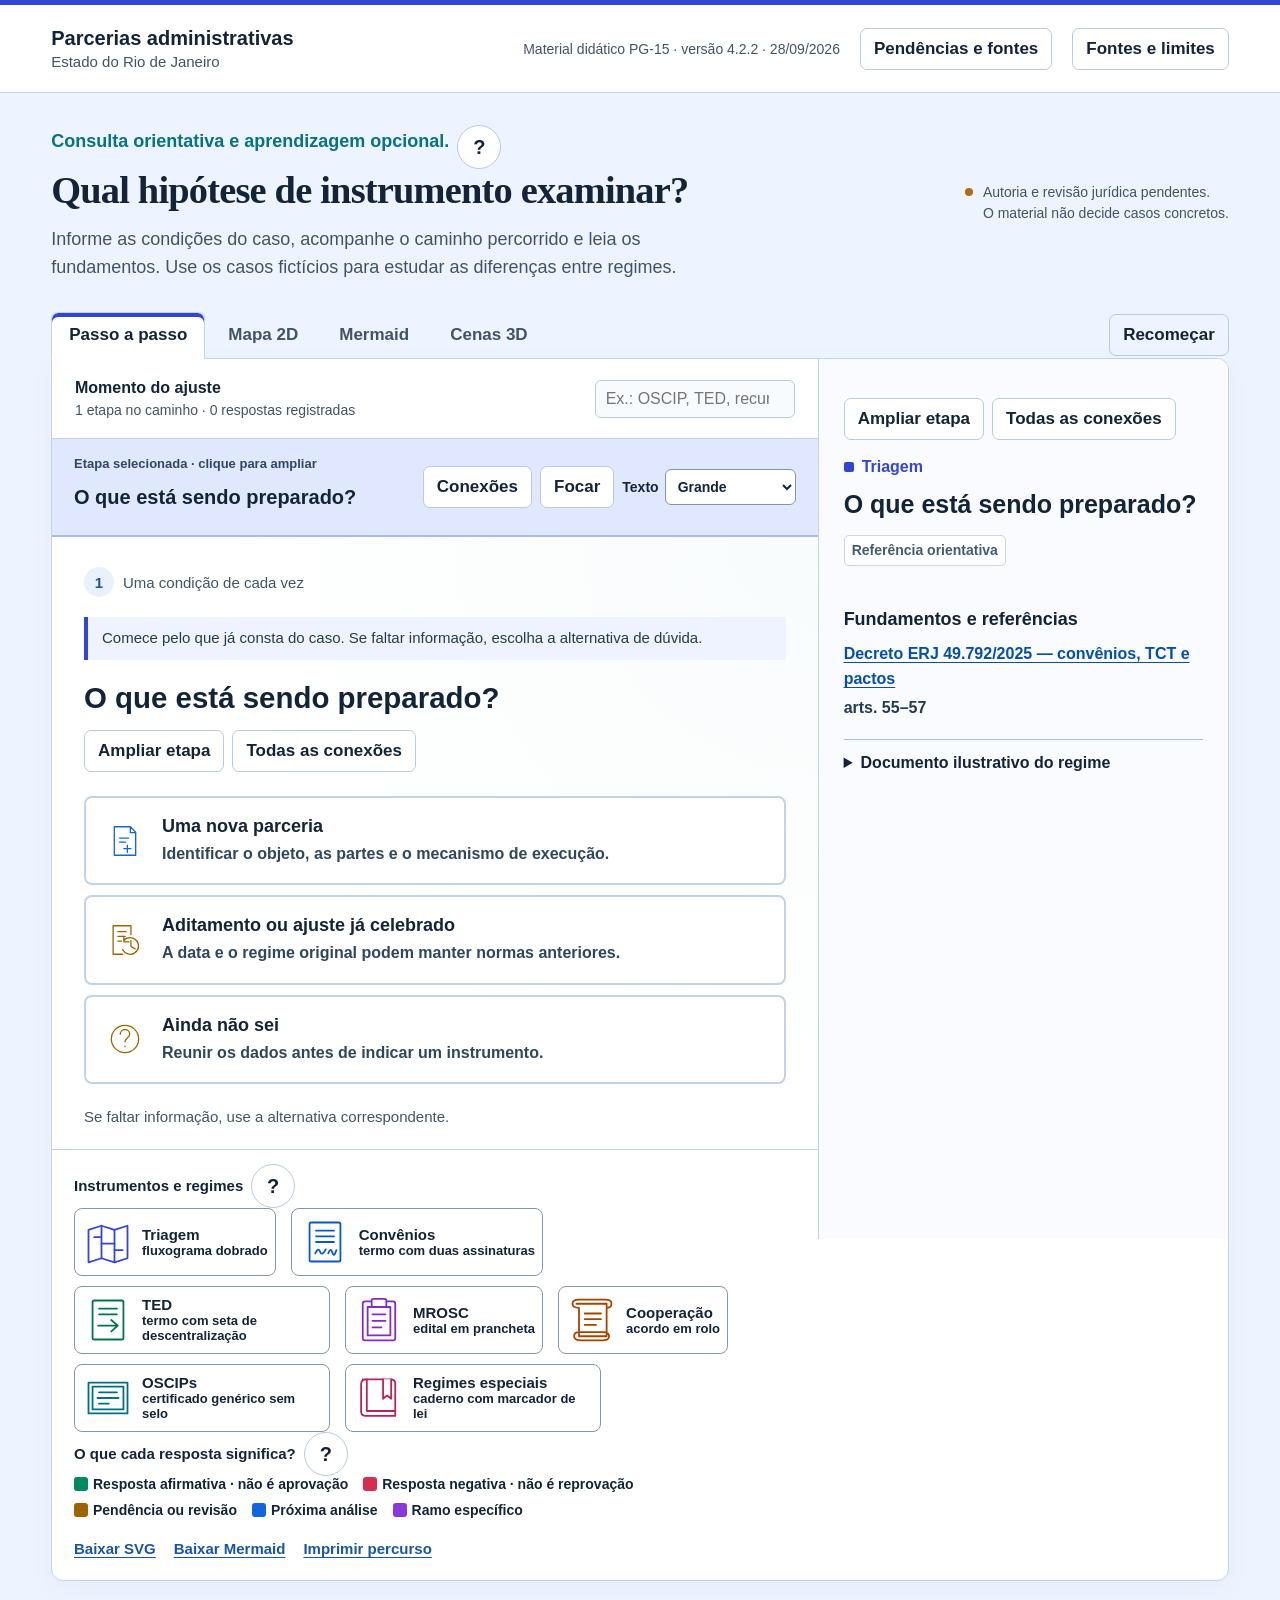
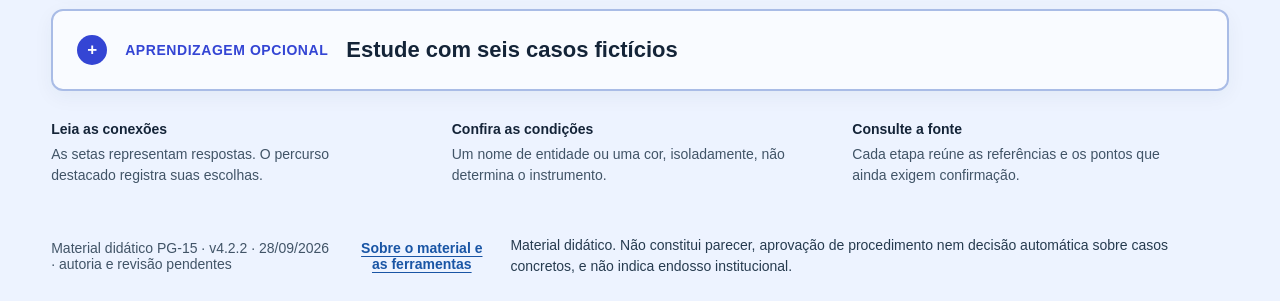
==== web/index.html @ 9d2393d2 "Empilha os nomes dos documentos na legenda da v4.2.2" ====
<!doctype html>
<html lang="pt-BR">
<head>
  <meta charset="UTF-8"><meta name="viewport" content="width=device-width, initial-scale=1">
  <meta name="color-scheme" content="light"><meta name="description" content="Material didático PG-15, versão 4.2.2, sobre parcerias administrativas no Estado do Rio de Janeiro. Consulta orientativa e aprendizagem com casos fictícios.">
  <title>Parcerias ERJ • Material didático PG-15 v4.2.2</title>
  <link rel="stylesheet" href="assets/style.css?v=11d9beef1c610afe584580545d337b4dc4dfb7bf57e99c58ddf9b00aa3369641">
</head>
<body>
<a class="skip" href="#workspace">Ir para o conteúdo</a>
<header class="masthead">
  <div class="identity"><div><strong>Parcerias administrativas</strong><span>Estado do Rio de Janeiro</span></div></div>
  <div class="header-actions"><span class="edition">Material didático PG-15 · versão 4.2.2 · 28/09/2026</span><button id="research-open" class="quiet">Pendências e fontes</button><button id="sources-open" class="quiet">Fontes e limites</button></div>
</header>
<main>
  <section class="intro"><div><div class="heading-with-help"><p class="intro-line">Consulta orientativa e aprendizagem opcional.</p><span data-context-help><button type="button" class="help-button" aria-label="Escopo do mapa: novas celebrações" aria-controls="scope-help" aria-describedby="scope-help" aria-expanded="false">?</button><span id="scope-help" class="help-popover" popover="manual" role="note" tabindex="0" hidden>Este mapa orienta novas celebrações. Aditamentos e instrumentos anteriores exigem conferir seu regime de origem e as normas de transição.</span></span></div><h1>Qual hipótese de instrumento examinar?</h1><p>Informe as condições do caso, acompanhe o caminho percorrido e leia os fundamentos. Use os casos fictícios para estudar as diferenças entre regimes.</p></div><div class="intro-note"><span class="status-dot"></span><p>Autoria e revisão jurídica pendentes.<br>O material não decide casos concretos.</p></div></section>
  <div class="workspace-bar"><div role="tablist" aria-label="Forma de explorar" class="view-tabs"><button id="tab-guided" role="tab" data-view="guided" aria-selected="true" aria-controls="view-guided">Passo a passo</button><button id="tab-map" role="tab" data-view="map" aria-selected="false" aria-controls="view-map" tabindex="-1">Mapa 2D</button><button id="tab-mermaid" role="tab" data-view="mermaid" aria-selected="false" aria-controls="view-mermaid" tabindex="-1">Mermaid</button><button id="tab-three" role="tab" data-view="three" aria-selected="false" aria-controls="view-three" tabindex="-1">Cenas 3D</button></div><button id="reset" class="quiet">Recomeçar</button></div>
  <div class="workbench" id="workspace" tabindex="-1">
    <section class="stage" aria-label="Exploração do fluxo">
      <div class="stage-top"><div id="route-status" aria-live="polite"></div><label class="search-label"><span>Encontrar etapa</span><input id="node-search" type="search" placeholder="Ex.: OSCIP, TED, recursos" autocomplete="off" aria-controls="search-results"></label></div>
      <div id="search-results" hidden></div>
      <div class="reading-strip"><div><span class="reading-eyebrow">Etapa selecionada · clique para ampliar</span><button id="selected-title" class="selected-title"></button></div><div class="module-actions"><button id="selected-connections">Conexões</button><button id="selected-focus">Focar</button><label class="text-size">Texto <select id="text-size" aria-label="Tamanho do texto"><option value="1">Grande</option><option value="1.25">Maior</option><option value="1.5">Apresentação</option></select></label></div></div>
      <section id="route-outcome" class="route-outcome" aria-live="polite" aria-label="Resultado do percurso" hidden></section>
      <section id="selection-stage" aria-label="Procedimento de seleção" hidden></section>
      <section id="graph-step" class="graph-step" aria-label="Responder à etapa atual" hidden></section>
      <div id="view-guided" role="tabpanel" aria-labelledby="tab-guided" class="view"><div id="guide"></div><div id="history"></div></div>
      <div id="view-map" role="tabpanel" aria-labelledby="tab-map" class="view graph-view" hidden><div class="graph-toolbar"><label class="graph-scope-label">Exibição <select data-graph-mode aria-label="Exibição do Mapa 2D"><option value="progressive">Percurso progressivo</option><option value="all">Sistema inteiro</option></select></label><span>Selecione uma etapa para ler seus fundamentos.</span><div><button type="button" data-map-action="back" aria-label="Voltar uma etapa no percurso" disabled>Voltar uma etapa</button><button data-map-action="fit">Enquadrar vista</button><button data-map-action="focus">Focar seleção</button><button data-map-action="in" aria-label="Ampliar mapa">+</button><button data-map-action="out" aria-label="Reduzir mapa">−</button></div></div><div id="map-host" class="svg-host"></div></div>
      <div id="view-mermaid" role="tabpanel" aria-labelledby="tab-mermaid" class="view graph-view" hidden><div class="graph-toolbar"><label class="graph-scope-label">Exibição <select data-graph-mode aria-label="Exibição do Mermaid"><option value="progressive">Percurso progressivo</option><option value="all">Sistema inteiro</option></select></label><div><button type="button" data-mermaid-action="back" aria-label="Voltar uma etapa no percurso" disabled>Voltar uma etapa</button><button data-mermaid-action="fit">Enquadrar vista</button><button data-mermaid-action="focus">Focar seleção</button><button data-mermaid-action="in" aria-label="Ampliar Mermaid">+</button><button data-mermaid-action="out" aria-label="Reduzir Mermaid">−</button></div></div><div id="mermaid-host" class="svg-host"><svg id="erj-mermaid" width="17290.38671875" xmlns="http://www.w3.org/2000/svg" class="flowchart" height="10491.2001953125" viewBox="0 0 17290.38671875 10491.2001953125" role="graphics-document document" aria-roledescription="flowchart-v2"><style>#erj-mermaid{font-family:Segoe UI,Arial,sans-serif;font-size:24px;fill:#142438;}@keyframes edge-animation-frame{from{stroke-dashoffset:0;}}@keyframes dash{to{stroke-dashoffset:0;}}#erj-mermaid .edge-animation-slow{stroke-dasharray:9,5!important;stroke-dashoffset:900;animation:dash 50s linear infinite;stroke-linecap:round;}#erj-mermaid .edge-animation-fast{stroke-dasharray:9,5!important;stroke-dashoffset:900;animation:dash 20s linear infinite;stroke-linecap:round;}#erj-mermaid .error-icon{fill:hsl(220.5882352941, 100%, 98.3333333333%);}#erj-mermaid .error-text{fill:rgb(8.5000000002, 5.7500000001, 0);stroke:rgb(8.5000000002, 5.7500000001, 0);}#erj-mermaid .edge-thickness-normal{stroke-width:1px;}#erj-mermaid .edge-thickness-thick{stroke-width:3.5px;}#erj-mermaid .edge-pattern-solid{stroke-dasharray:0;}#erj-mermaid .edge-thickness-invisible{stroke-width:0;fill:none;}#erj-mermaid .edge-pattern-dashed{stroke-dasharray:3;}#erj-mermaid .edge-pattern-dotted{stroke-dasharray:2;}#erj-mermaid .marker{fill:#60758a;stroke:#60758a;}#erj-mermaid .marker.cross{stroke:#60758a;}#erj-mermaid svg{font-family:Segoe UI,Arial,sans-serif;font-size:24px;}#erj-mermaid p{margin:0;}#erj-mermaid .label{font-family:Segoe UI,Arial,sans-serif;color:#142438;}#erj-mermaid .cluster-label text{fill:rgb(8.5000000002, 5.7500000001, 0);}#erj-mermaid .cluster-label span{color:rgb(8.5000000002, 5.7500000001, 0);}#erj-mermaid .cluster-label span p{background-color:transparent;}#erj-mermaid .label text,#erj-mermaid span{fill:#142438;color:#142438;}#erj-mermaid .node rect,#erj-mermaid .node circle,#erj-mermaid .node ellipse,#erj-mermaid .node polygon,#erj-mermaid .node path{fill:#fff4dd;stroke:hsl(40.5882352941, 60%, 83.3333333333%);stroke-width:1px;}#erj-mermaid .rough-node .label text,#erj-mermaid .node .label text,#erj-mermaid .image-shape .label,#erj-mermaid .icon-shape .label{text-anchor:middle;}#erj-mermaid .node .katex path{fill:#000;stroke:#000;stroke-width:1px;}#erj-mermaid .rough-node .label,#erj-mermaid .node .label,#erj-mermaid .image-shape .label,#erj-mermaid .icon-shape .label{text-align:center;}#erj-mermaid .node.clickable{cursor:pointer;}#erj-mermaid .root .anchor path{fill:#60758a!important;stroke-width:0;stroke:#60758a;}#erj-mermaid .arrowheadPath{fill:#0b0b0b;}#erj-mermaid .edgePath .path{stroke:#60758a;stroke-width:1px;}#erj-mermaid .flowchart-link{stroke:#60758a;fill:none;}#erj-mermaid .edgeLabel{background-color:hsl(-79.4117647059, 100%, 93.3333333333%);text-align:center;}#erj-mermaid .edgeLabel p{background-color:hsl(-79.4117647059, 100%, 93.3333333333%);}#erj-mermaid .edgeLabel rect{opacity:0.5;background-color:hsl(-79.4117647059, 100%, 93.3333333333%);fill:hsl(-79.4117647059, 100%, 93.3333333333%);}#erj-mermaid .labelBkg{background-color:rgba(243.9999999999, 220.9999999998, 255, 0.5);}#erj-mermaid .cluster rect{fill:hsl(220.5882352941, 100%, 98.3333333333%);stroke:hsl(220.5882352941, 60%, 88.3333333333%);stroke-width:1px;}#erj-mermaid .cluster text{fill:rgb(8.5000000002, 5.7500000001, 0);}#erj-mermaid .cluster span{color:rgb(8.5000000002, 5.7500000001, 0);}#erj-mermaid div.mermaidTooltip{position:absolute;text-align:center;max-width:200px;padding:2px;font-family:Segoe UI,Arial,sans-serif;font-size:12px;background:hsl(220.5882352941, 100%, 98.3333333333%);border:1px solid hsl(220.5882352941, 60%, 88.3333333333%);border-radius:2px;pointer-events:none;z-index:100;}#erj-mermaid .flowchartTitleText{text-anchor:middle;font-size:18px;fill:#142438;}#erj-mermaid rect.text{fill:none;stroke-width:0;}#erj-mermaid .icon-shape,#erj-mermaid .image-shape{background-color:hsl(-79.4117647059, 100%, 93.3333333333%);text-align:center;}#erj-mermaid .icon-shape p,#erj-mermaid .image-shape p{background-color:hsl(-79.4117647059, 100%, 93.3333333333%);padding:2px;}#erj-mermaid .icon-shape .label rect,#erj-mermaid .image-shape .label rect{opacity:0.5;background-color:hsl(-79.4117647059, 100%, 93.3333333333%);fill:hsl(-79.4117647059, 100%, 93.3333333333%);}#erj-mermaid .label-icon{display:inline-block;height:1em;overflow:visible;vertical-align:-0.125em;}#erj-mermaid .node .label-icon path{fill:currentColor;stroke:revert;stroke-width:revert;}#erj-mermaid .node .neo-node{stroke:hsl(40.5882352941, 60%, 83.3333333333%);}#erj-mermaid [data-look="neo"].node rect,#erj-mermaid [data-look="neo"].cluster rect,#erj-mermaid [data-look="neo"].node polygon{stroke:url(#erj-mermaid-gradient);filter:drop-shadow( 1px 2px 2px rgba(185,185,185,1));}#erj-mermaid [data-look="neo"].swimlane.cluster rect{filter:none;}#erj-mermaid [data-look="neo"].node path{stroke:url(#erj-mermaid-gradient);stroke-width:1px;}#erj-mermaid [data-look="neo"].node .outer-path{filter:drop-shadow( 1px 2px 2px rgba(185,185,185,1));}#erj-mermaid [data-look="neo"].node .neo-line path{stroke:hsl(40.5882352941, 60%, 83.3333333333%);filter:none;}#erj-mermaid [data-look="neo"].node circle{stroke:url(#erj-mermaid-gradient);filter:drop-shadow( 1px 2px 2px rgba(185,185,185,1));}#erj-mermaid [data-look="neo"].node circle .state-start{fill:#000000;}#erj-mermaid [data-look="neo"].icon-shape .icon{fill:url(#erj-mermaid-gradient);filter:drop-shadow( 1px 2px 2px rgba(185,185,185,1));}#erj-mermaid [data-look="neo"].icon-shape .icon-neo path{stroke:url(#erj-mermaid-gradient);filter:drop-shadow( 1px 2px 2px rgba(185,185,185,1));}#erj-mermaid .node text,#erj-mermaid .node tspan,#erj-mermaid .node .label{font-weight:800!important;font-size:24px!important;fill:rgb(20, 36, 56)!important;}#erj-mermaid :root{--mermaid-font-family:"trebuchet ms",verdana,arial,sans-serif;}#erj-mermaid .geral rect{fill:rgb(220, 228, 255)!important;stroke:rgb(52, 69, 212)!important;color:rgb(20, 36, 56)!important;stroke-width:3px!important;font-weight:800!important;font-size:24px!important;}#erj-mermaid .geral polygon{fill:rgb(220, 228, 255)!important;stroke:rgb(52, 69, 212)!important;color:rgb(20, 36, 56)!important;stroke-width:3px!important;font-weight:800!important;font-size:24px!important;}#erj-mermaid .geral ellipse{fill:rgb(220, 228, 255)!important;stroke:rgb(52, 69, 212)!important;color:rgb(20, 36, 56)!important;stroke-width:3px!important;font-weight:800!important;font-size:24px!important;}#erj-mermaid .geral circle{fill:rgb(220, 228, 255)!important;stroke:rgb(52, 69, 212)!important;color:rgb(20, 36, 56)!important;stroke-width:3px!important;font-weight:800!important;font-size:24px!important;}#erj-mermaid .geral path{fill:rgb(220, 228, 255)!important;stroke:rgb(52, 69, 212)!important;color:rgb(20, 36, 56)!important;stroke-width:3px!important;font-weight:800!important;font-size:24px!important;}#erj-mermaid .geral tspan{fill:rgb(20, 36, 56)!important;}#erj-mermaid .convenio rect{fill:rgb(204, 232, 255)!important;stroke:rgb(7, 88, 204)!important;color:rgb(20, 36, 56)!important;stroke-width:3px!important;font-weight:800!important;font-size:24px!important;}#erj-mermaid .convenio polygon{fill:rgb(204, 232, 255)!important;stroke:rgb(7, 88, 204)!important;color:rgb(20, 36, 56)!important;stroke-width:3px!important;font-weight:800!important;font-size:24px!important;}#erj-mermaid .convenio ellipse{fill:rgb(204, 232, 255)!important;stroke:rgb(7, 88, 204)!important;color:rgb(20, 36, 56)!important;stroke-width:3px!important;font-weight:800!important;font-size:24px!important;}#erj-mermaid .convenio circle{fill:rgb(204, 232, 255)!important;stroke:rgb(7, 88, 204)!important;color:rgb(20, 36, 56)!important;stroke-width:3px!important;font-weight:800!important;font-size:24px!important;}#erj-mermaid .convenio path{fill:rgb(204, 232, 255)!important;stroke:rgb(7, 88, 204)!important;color:rgb(20, 36, 56)!important;stroke-width:3px!important;font-weight:800!important;font-size:24px!important;}#erj-mermaid .convenio tspan{fill:rgb(20, 36, 56)!important;}#erj-mermaid .ted rect{fill:rgb(186, 244, 207)!important;stroke:rgb(0, 116, 72)!important;color:rgb(20, 36, 56)!important;stroke-width:3px!important;font-weight:800!important;font-size:24px!important;}#erj-mermaid .ted polygon{fill:rgb(186, 244, 207)!important;stroke:rgb(0, 116, 72)!important;color:rgb(20, 36, 56)!important;stroke-width:3px!important;font-weight:800!important;font-size:24px!important;}#erj-mermaid .ted ellipse{fill:rgb(186, 244, 207)!important;stroke:rgb(0, 116, 72)!important;color:rgb(20, 36, 56)!important;stroke-width:3px!important;font-weight:800!important;font-size:24px!important;}#erj-mermaid .ted circle{fill:rgb(186, 244, 207)!important;stroke:rgb(0, 116, 72)!important;color:rgb(20, 36, 56)!important;stroke-width:3px!important;font-weight:800!important;font-size:24px!important;}#erj-mermaid .ted path{fill:rgb(186, 244, 207)!important;stroke:rgb(0, 116, 72)!important;color:rgb(20, 36, 56)!important;stroke-width:3px!important;font-weight:800!important;font-size:24px!important;}#erj-mermaid .ted tspan{fill:rgb(20, 36, 56)!important;}#erj-mermaid .mrosc rect{fill:rgb(235, 207, 255)!important;stroke:rgb(131, 42, 203)!important;color:rgb(20, 36, 56)!important;stroke-width:3px!important;font-weight:800!important;font-size:24px!important;}#erj-mermaid .mrosc polygon{fill:rgb(235, 207, 255)!important;stroke:rgb(131, 42, 203)!important;color:rgb(20, 36, 56)!important;stroke-width:3px!important;font-weight:800!important;font-size:24px!important;}#erj-mermaid .mrosc ellipse{fill:rgb(235, 207, 255)!important;stroke:rgb(131, 42, 203)!important;color:rgb(20, 36, 56)!important;stroke-width:3px!important;font-weight:800!important;font-size:24px!important;}#erj-mermaid .mrosc circle{fill:rgb(235, 207, 255)!important;stroke:rgb(131, 42, 203)!important;color:rgb(20, 36, 56)!important;stroke-width:3px!important;font-weight:800!important;font-size:24px!important;}#erj-mermaid .mrosc path{fill:rgb(235, 207, 255)!important;stroke:rgb(131, 42, 203)!important;color:rgb(20, 36, 56)!important;stroke-width:3px!important;font-weight:800!important;font-size:24px!important;}#erj-mermaid .mrosc tspan{fill:rgb(20, 36, 56)!important;}#erj-mermaid .cooperacao rect{fill:rgb(255, 220, 158)!important;stroke:rgb(165, 68, 0)!important;color:rgb(20, 36, 56)!important;stroke-width:3px!important;font-weight:800!important;font-size:24px!important;}#erj-mermaid .cooperacao polygon{fill:rgb(255, 220, 158)!important;stroke:rgb(165, 68, 0)!important;color:rgb(20, 36, 56)!important;stroke-width:3px!important;font-weight:800!important;font-size:24px!important;}#erj-mermaid .cooperacao ellipse{fill:rgb(255, 220, 158)!important;stroke:rgb(165, 68, 0)!important;color:rgb(20, 36, 56)!important;stroke-width:3px!important;font-weight:800!important;font-size:24px!important;}#erj-mermaid .cooperacao circle{fill:rgb(255, 220, 158)!important;stroke:rgb(165, 68, 0)!important;color:rgb(20, 36, 56)!important;stroke-width:3px!important;font-weight:800!important;font-size:24px!important;}#erj-mermaid .cooperacao path{fill:rgb(255, 220, 158)!important;stroke:rgb(165, 68, 0)!important;color:rgb(20, 36, 56)!important;stroke-width:3px!important;font-weight:800!important;font-size:24px!important;}#erj-mermaid .cooperacao tspan{fill:rgb(20, 36, 56)!important;}#erj-mermaid .oscip rect{fill:rgb(169, 241, 243)!important;stroke:rgb(0, 111, 131)!important;color:rgb(20, 36, 56)!important;stroke-width:3px!important;font-weight:800!important;font-size:24px!important;}#erj-mermaid .oscip polygon{fill:rgb(169, 241, 243)!important;stroke:rgb(0, 111, 131)!important;color:rgb(20, 36, 56)!important;stroke-width:3px!important;font-weight:800!important;font-size:24px!important;}#erj-mermaid .oscip ellipse{fill:rgb(169, 241, 243)!important;stroke:rgb(0, 111, 131)!important;color:rgb(20, 36, 56)!important;stroke-width:3px!important;font-weight:800!important;font-size:24px!important;}#erj-mermaid .oscip circle{fill:rgb(169, 241, 243)!important;stroke:rgb(0, 111, 131)!important;color:rgb(20, 36, 56)!important;stroke-width:3px!important;font-weight:800!important;font-size:24px!important;}#erj-mermaid .oscip path{fill:rgb(169, 241, 243)!important;stroke:rgb(0, 111, 131)!important;color:rgb(20, 36, 56)!important;stroke-width:3px!important;font-weight:800!important;font-size:24px!important;}#erj-mermaid .oscip tspan{fill:rgb(20, 36, 56)!important;}#erj-mermaid .especial rect{fill:rgb(255, 208, 226)!important;stroke:rgb(187, 33, 86)!important;color:rgb(20, 36, 56)!important;stroke-width:3px!important;font-weight:800!important;font-size:24px!important;}#erj-mermaid .especial polygon{fill:rgb(255, 208, 226)!important;stroke:rgb(187, 33, 86)!important;color:rgb(20, 36, 56)!important;stroke-width:3px!important;font-weight:800!important;font-size:24px!important;}#erj-mermaid .especial ellipse{fill:rgb(255, 208, 226)!important;stroke:rgb(187, 33, 86)!important;color:rgb(20, 36, 56)!important;stroke-width:3px!important;font-weight:800!important;font-size:24px!important;}#erj-mermaid .especial circle{fill:rgb(255, 208, 226)!important;stroke:rgb(187, 33, 86)!important;color:rgb(20, 36, 56)!important;stroke-width:3px!important;font-weight:800!important;font-size:24px!important;}#erj-mermaid .especial path{fill:rgb(255, 208, 226)!important;stroke:rgb(187, 33, 86)!important;color:rgb(20, 36, 56)!important;stroke-width:3px!important;font-weight:800!important;font-size:24px!important;}#erj-mermaid .especial tspan{fill:rgb(20, 36, 56)!important;}#erj-mermaid .answer_confirmacao rect{fill:rgb(255, 255, 255)!important;stroke:rgb(0, 136, 94)!important;color:rgb(20, 36, 56)!important;stroke-width:4px!important;font-weight:800!important;font-size:24px!important;}#erj-mermaid .answer_confirmacao polygon{fill:rgb(255, 255, 255)!important;stroke:rgb(0, 136, 94)!important;color:rgb(20, 36, 56)!important;stroke-width:4px!important;font-weight:800!important;font-size:24px!important;}#erj-mermaid .answer_confirmacao ellipse{fill:rgb(255, 255, 255)!important;stroke:rgb(0, 136, 94)!important;color:rgb(20, 36, 56)!important;stroke-width:4px!important;font-weight:800!important;font-size:24px!important;}#erj-mermaid .answer_confirmacao circle{fill:rgb(255, 255, 255)!important;stroke:rgb(0, 136, 94)!important;color:rgb(20, 36, 56)!important;stroke-width:4px!important;font-weight:800!important;font-size:24px!important;}#erj-mermaid .answer_confirmacao path{fill:rgb(255, 255, 255)!important;stroke:rgb(0, 136, 94)!important;color:rgb(20, 36, 56)!important;stroke-width:4px!important;font-weight:800!important;font-size:24px!important;}#erj-mermaid .answer_confirmacao tspan{fill:rgb(20, 36, 56)!important;}#erj-mermaid .answer_negativa rect{fill:rgb(255, 255, 255)!important;stroke:rgb(217, 45, 77)!important;color:rgb(20, 36, 56)!important;stroke-width:4px!important;font-weight:800!important;font-size:24px!important;}#erj-mermaid .answer_negativa polygon{fill:rgb(255, 255, 255)!important;stroke:rgb(217, 45, 77)!important;color:rgb(20, 36, 56)!important;stroke-width:4px!important;font-weight:800!important;font-size:24px!important;}#erj-mermaid .answer_negativa ellipse{fill:rgb(255, 255, 255)!important;stroke:rgb(217, 45, 77)!important;color:rgb(20, 36, 56)!important;stroke-width:4px!important;font-weight:800!important;font-size:24px!important;}#erj-mermaid .answer_negativa circle{fill:rgb(255, 255, 255)!important;stroke:rgb(217, 45, 77)!important;color:rgb(20, 36, 56)!important;stroke-width:4px!important;font-weight:800!important;font-size:24px!important;}#erj-mermaid .answer_negativa path{fill:rgb(255, 255, 255)!important;stroke:rgb(217, 45, 77)!important;color:rgb(20, 36, 56)!important;stroke-width:4px!important;font-weight:800!important;font-size:24px!important;}#erj-mermaid .answer_negativa tspan{fill:rgb(20, 36, 56)!important;}#erj-mermaid .answer_pendencia rect{fill:rgb(255, 255, 255)!important;stroke:rgb(157, 101, 0)!important;color:rgb(20, 36, 56)!important;stroke-width:4px!important;font-weight:800!important;font-size:24px!important;}#erj-mermaid .answer_pendencia polygon{fill:rgb(255, 255, 255)!important;stroke:rgb(157, 101, 0)!important;color:rgb(20, 36, 56)!important;stroke-width:4px!important;font-weight:800!important;font-size:24px!important;}#erj-mermaid .answer_pendencia ellipse{fill:rgb(255, 255, 255)!important;stroke:rgb(157, 101, 0)!important;color:rgb(20, 36, 56)!important;stroke-width:4px!important;font-weight:800!important;font-size:24px!important;}#erj-mermaid .answer_pendencia circle{fill:rgb(255, 255, 255)!important;stroke:rgb(157, 101, 0)!important;color:rgb(20, 36, 56)!important;stroke-width:4px!important;font-weight:800!important;font-size:24px!important;}#erj-mermaid .answer_pendencia path{fill:rgb(255, 255, 255)!important;stroke:rgb(157, 101, 0)!important;color:rgb(20, 36, 56)!important;stroke-width:4px!important;font-weight:800!important;font-size:24px!important;}#erj-mermaid .answer_pendencia tspan{fill:rgb(20, 36, 56)!important;}#erj-mermaid .answer_encaminhamento rect{fill:rgb(255, 255, 255)!important;stroke:rgb(18, 101, 221)!important;color:rgb(20, 36, 56)!important;stroke-width:4px!important;font-weight:800!important;font-size:24px!important;}#erj-mermaid .answer_encaminhamento polygon{fill:rgb(255, 255, 255)!important;stroke:rgb(18, 101, 221)!important;color:rgb(20, 36, 56)!important;stroke-width:4px!important;font-weight:800!important;font-size:24px!important;}#erj-mermaid .answer_encaminhamento ellipse{fill:rgb(255, 255, 255)!important;stroke:rgb(18, 101, 221)!important;color:rgb(20, 36, 56)!important;stroke-width:4px!important;font-weight:800!important;font-size:24px!important;}#erj-mermaid .answer_encaminhamento circle{fill:rgb(255, 255, 255)!important;stroke:rgb(18, 101, 221)!important;color:rgb(20, 36, 56)!important;stroke-width:4px!important;font-weight:800!important;font-size:24px!important;}#erj-mermaid .answer_encaminhamento path{fill:rgb(255, 255, 255)!important;stroke:rgb(18, 101, 221)!important;color:rgb(20, 36, 56)!important;stroke-width:4px!important;font-weight:800!important;font-size:24px!important;}#erj-mermaid .answer_encaminhamento tspan{fill:rgb(20, 36, 56)!important;}#erj-mermaid .answer_especializacao rect{fill:rgb(255, 255, 255)!important;stroke:rgb(135, 56, 214)!important;color:rgb(20, 36, 56)!important;stroke-width:4px!important;font-weight:800!important;font-size:24px!important;}#erj-mermaid .answer_especializacao polygon{fill:rgb(255, 255, 255)!important;stroke:rgb(135, 56, 214)!important;color:rgb(20, 36, 56)!important;stroke-width:4px!important;font-weight:800!important;font-size:24px!important;}#erj-mermaid .answer_especializacao ellipse{fill:rgb(255, 255, 255)!important;stroke:rgb(135, 56, 214)!important;color:rgb(20, 36, 56)!important;stroke-width:4px!important;font-weight:800!important;font-size:24px!important;}#erj-mermaid .answer_especializacao circle{fill:rgb(255, 255, 255)!important;stroke:rgb(135, 56, 214)!important;color:rgb(20, 36, 56)!important;stroke-width:4px!important;font-weight:800!important;font-size:24px!important;}#erj-mermaid .answer_especializacao path{fill:rgb(255, 255, 255)!important;stroke:rgb(135, 56, 214)!important;color:rgb(20, 36, 56)!important;stroke-width:4px!important;font-weight:800!important;font-size:24px!important;}#erj-mermaid .answer_especializacao tspan{fill:rgb(20, 36, 56)!important;}#erj-mermaid .pending rect{stroke-dasharray:5,3!important;}#erj-mermaid .pending polygon{stroke-dasharray:5,3!important;}#erj-mermaid .pending ellipse{stroke-dasharray:5,3!important;}#erj-mermaid .pending circle{stroke-dasharray:5,3!important;}#erj-mermaid .pending path{stroke-dasharray:5,3!important;}</style><g><marker id="erj-mermaid_flowchart-v2-pointEnd" class="marker flowchart-v2" viewBox="0 0 10 10" refX="5" refY="5" markerUnits="userSpaceOnUse" markerWidth="8" markerHeight="8" orient="auto"><path d="M 0 0 L 10 5 L 0 10 z" class="arrowMarkerPath" style="stroke-width: 1; stroke-dasharray: 1, 0;"></path></marker><marker id="erj-mermaid_flowchart-v2-pointStart" class="marker flowchart-v2" viewBox="0 0 10 10" refX="4.5" refY="5" markerUnits="userSpaceOnUse" markerWidth="8" markerHeight="8" orient="auto"><path d="M 0 5 L 10 10 L 10 0 z" class="arrowMarkerPath" style="stroke-width: 1; stroke-dasharray: 1, 0;"></path></marker><marker id="erj-mermaid_flowchart-v2-pointEnd-margin" class="marker flowchart-v2" viewBox="0 0 11.5 14" refX="11.5" refY="7" markerUnits="userSpaceOnUse" markerWidth="10.5" markerHeight="14" orient="auto"><path d="M 0 0 L 11.5 7 L 0 14 z" class="arrowMarkerPath" style="stroke-width: 0; stroke-dasharray: 1, 0;"></path></marker><marker id="erj-mermaid_flowchart-v2-pointStart-margin" class="marker flowchart-v2" viewBox="0 0 11.5 14" refX="1" refY="7" markerUnits="userSpaceOnUse" markerWidth="11.5" markerHeight="14" orient="auto"><polygon points="0,7 11.5,14 11.5,0" class="arrowMarkerPath" style="stroke-width: 0; stroke-dasharray: 1, 0;"></polygon></marker><marker id="erj-mermaid_flowchart-v2-circleEnd" class="marker flowchart-v2" viewBox="0 0 10 10" refX="11" refY="5" markerUnits="userSpaceOnUse" markerWidth="11" markerHeight="11" orient="auto"><circle cx="5" cy="5" r="5" class="arrowMarkerPath" style="stroke-width: 1; stroke-dasharray: 1, 0;"></circle></marker><marker id="erj-mermaid_flowchart-v2-circleStart" class="marker flowchart-v2" viewBox="0 0 10 10" refX="-1" refY="5" markerUnits="userSpaceOnUse" markerWidth="11" markerHeight="11" orient="auto"><circle cx="5" cy="5" r="5" class="arrowMarkerPath" style="stroke-width: 1; stroke-dasharray: 1, 0;"></circle></marker><marker id="erj-mermaid_flowchart-v2-circleEnd-margin" class="marker flowchart-v2" viewBox="0 0 10 10" refY="5" refX="12.25" markerUnits="userSpaceOnUse" markerWidth="14" markerHeight="14" orient="auto"><circle cx="5" cy="5" r="5" class="arrowMarkerPath" style="stroke-width: 0; stroke-dasharray: 1, 0;"></circle></marker><marker id="erj-mermaid_flowchart-v2-circleStart-margin" class="marker flowchart-v2" viewBox="0 0 10 10" refX="-2" refY="5" markerUnits="userSpaceOnUse" markerWidth="14" markerHeight="14" orient="auto"><circle cx="5" cy="5" r="5" class="arrowMarkerPath" style="stroke-width: 0; stroke-dasharray: 1, 0;"></circle></marker><marker id="erj-mermaid_flowchart-v2-crossEnd" class="marker cross flowchart-v2" viewBox="0 0 11 11" refX="12" refY="5.2" markerUnits="userSpaceOnUse" markerWidth="11" markerHeight="11" orient="auto"><path d="M 1,1 l 9,9 M 10,1 l -9,9" class="arrowMarkerPath" style="stroke-width: 2; stroke-dasharray: 1, 0;"></path></marker><marker id="erj-mermaid_flowchart-v2-crossStart" class="marker cross flowchart-v2" viewBox="0 0 11 11" refX="-1" refY="5.2" markerUnits="userSpaceOnUse" markerWidth="11" markerHeight="11" orient="auto"><path d="M 1,1 l 9,9 M 10,1 l -9,9" class="arrowMarkerPath" style="stroke-width: 2; stroke-dasharray: 1, 0;"></path></marker><marker id="erj-mermaid_flowchart-v2-crossEnd-margin" class="marker cross flowchart-v2" viewBox="0 0 15 15" refX="17.7" refY="7.5" markerUnits="userSpaceOnUse" markerWidth="12" markerHeight="12" orient="auto"><path d="M 1,1 L 14,14 M 1,14 L 14,1" class="arrowMarkerPath" style="stroke-width: 2.5;"></path></marker><marker id="erj-mermaid_flowchart-v2-crossStart-margin" class="marker cross flowchart-v2" viewBox="0 0 15 15" refX="-3.5" refY="7.5" markerUnits="userSpaceOnUse" markerWidth="12" markerHeight="12" orient="auto"><path d="M 1,1 L 14,14 M 1,14 L 14,1" class="arrowMarkerPath" style="stroke-width: 2.5; stroke-dasharray: 1, 0;"></path></marker><g class="root"><g class="clusters"></g><g class="edgePaths"><path d="M215.578,6863.6L404.438,6625L506.742,6625" id="erj-mermaid-erj_edge_0_a" class="edge-thickness-normal edge-pattern-solid edge-thickness-normal edge-pattern-solid flowchart-link" style="stroke:#1265dd;stroke-width:3px;fill:none;;;stroke:#1265dd;stroke-width:3px;fill:none" data-edge="true" data-et="edge" data-id="erj_edge_0_a" data-points="W3sieCI6MjE1LjU3NzU0Nzk3NDYwNTIsInkiOjY4NjMuNjAwMDI1MTc3MDAyfSx7IngiOjQwNC40Mzc1LCJ5Ijo2NjI1LjAwMDAyMjg4ODE4NH0seyJ4Ijo1MTAuNzQyMTg3NSwieSI6NjYyNS4wMDAwMjI4ODgxODR9XQ==" data-look="classic" marker-end="url(#erj-mermaid_flowchart-v2-pointEnd__1265dd)" data-edge-id="inicio--novo" data-edge-part="question" aria-label="Relação: Uma nova parceria"></path><path d="M851.93,6625L958.234,6625L1040.914,6625" id="erj-mermaid-erj_edge_0_b" class="edge-thickness-normal edge-pattern-solid edge-thickness-normal edge-pattern-solid flowchart-link" style="stroke:#1265dd;stroke-width:3px;fill:none;;;stroke:#1265dd;stroke-width:3px;fill:none" data-edge="true" data-et="edge" data-id="erj_edge_0_b" data-points="W3sieCI6ODUxLjkyOTY4NzUsInkiOjY2MjUuMDAwMDIyODg4MTg0fSx7IngiOjk1OC4yMzQzNzUsInkiOjY2MjUuMDAwMDIyODg4MTg0fSx7IngiOjEwNDQuOTE0MDYyNSwieSI6NjYyNS4wMDAwMjI4ODgxODR9XQ==" data-look="classic" marker-end="url(#erj-mermaid_flowchart-v2-pointEnd__1265dd)" data-edge-id="inicio--novo" data-edge-part="destination" aria-label="Relação: Uma nova parceria"></path><path d="M172.845,6982L404.438,10304.8L475.438,10304.8" id="erj-mermaid-erj_edge_1_a" class="edge-thickness-normal edge-pattern-solid edge-thickness-normal edge-pattern-solid flowchart-link" style="stroke:#9d6500;stroke-width:3px;stroke-dasharray:3 4;fill:none;;;stroke:#9d6500;stroke-width:3px;stroke-dasharray:3 4;fill:none" data-edge="true" data-et="edge" data-id="erj_edge_1_a" data-points="W3sieCI6MTcyLjg0NDg3MzYzNzA0NTk0LCJ5Ijo2OTgyLjAwMDAyNjcwMjg4MX0seyJ4Ijo0MDQuNDM3NSwieSI6MTAzMDQuODAwMDM1NDc2Njg1fSx7IngiOjQ3OS40Mzc1LCJ5IjoxMDMwNC44MDAwMzU0NzY2ODV9XQ==" data-look="classic" marker-end="url(#erj-mermaid_flowchart-v2-pointEnd__9d6500)" data-edge-id="inicio--existente" data-edge-part="question" aria-label="Relação: Aditamento ou ajuste já celebrado"></path><path d="M883.234,10304.8L958.234,10304.8L1029.234,10304.8" id="erj-mermaid-erj_edge_1_b" class="edge-thickness-normal edge-pattern-solid edge-thickness-normal edge-pattern-solid flowchart-link" style="stroke:#9d6500;stroke-width:3px;stroke-dasharray:3 4;fill:none;;;stroke:#9d6500;stroke-width:3px;stroke-dasharray:3 4;fill:none" data-edge="true" data-et="edge" data-id="erj_edge_1_b" data-points="W3sieCI6ODgzLjIzNDM3NSwieSI6MTAzMDQuODAwMDM1NDc2Njg1fSx7IngiOjk1OC4yMzQzNzUsInkiOjEwMzA0LjgwMDAzNTQ3NjY4NX0seyJ4IjoxMDMzLjIzNDM3NSwieSI6MTAzMDQuODAwMDM1NDc2Njg1fV0=" data-look="classic" marker-end="url(#erj-mermaid_flowchart-v2-pointEnd__9d6500)" data-edge-id="inicio--existente" data-edge-part="destination" aria-label="Relação: Aditamento ou ajuste já celebrado"></path><path d="M172.689,6982L404.438,10437.2L681.336,10437.2L958.234,10437.2L1232.648,10437.2L1507.063,10437.2L1801.652,10437.2L2096.242,10437.2L2379.898,10437.2L2663.555,10437.2L2965.412,10437.2L3267.27,10437.2L3578.863,10437.2L3890.457,10437.2L4205.316,10437.2L4520.176,10437.2L4831.77,10437.2L5143.363,10437.2L5455.473,10437.2L5767.582,10437.2L6079.176,10437.2L6390.77,10437.2L6688.059,10437.2L6985.348,10437.2L7281.764,10437.2L7578.18,10437.2L7744.4,10437.2" id="erj-mermaid-erj_edge_2_a" class="edge-thickness-normal edge-pattern-solid edge-thickness-normal edge-pattern-solid flowchart-link" style="stroke:#9d6500;stroke-width:3px;stroke-dasharray:3 4;fill:none;;;stroke:#9d6500;stroke-width:3px;stroke-dasharray:3 4;fill:none" data-edge="true" data-et="edge" data-id="erj_edge_2_a" data-points="[base64]" data-look="classic" marker-end="url(#erj-mermaid_flowchart-v2-pointEnd__9d6500)" data-edge-id="inicio--incerto" data-edge-part="question" aria-label="Relação: Ainda não sei"></path><path d="M8028.166,10437.2L8198.387,10437.2L8483.315,9765.283" id="erj-mermaid-erj_edge_2_b" class="edge-thickness-normal edge-pattern-solid edge-thickness-normal edge-pattern-solid flowchart-link" style="stroke:#9d6500;stroke-width:3px;stroke-dasharray:3 4;fill:none;;;stroke:#9d6500;stroke-width:3px;stroke-dasharray:3 4;fill:none" data-edge="true" data-et="edge" data-id="erj_edge_2_b" data-points="W3sieCI6ODAyOC4xNjYwMTU2MjUsInkiOjEwNDM3LjIwMDAzNzAwMjU2M30seyJ4Ijo4MTk4LjM4NjcxODc1LCJ5IjoxMDQzNy4yMDAwMzcwMDI1NjN9LHsieCI6ODQ4NC44NzY1NjI3NzExODQsInkiOjk3NjEuNjAwMDMyODA2Mzk2fV0=" data-look="classic" marker-end="url(#erj-mermaid_flowchart-v2-pointEnd__9d6500)" data-edge-id="inicio--incerto" data-edge-part="destination" aria-label="Relação: Ainda não sei"></path><path d="M1260.872,6565.8L1507.063,6049.4L1591.793,6049.4" id="erj-mermaid-erj_edge_3_a" class="edge-thickness-normal edge-pattern-solid edge-thickness-normal edge-pattern-solid flowchart-link" style="stroke:#1265dd;stroke-width:3px;fill:none;;;stroke:#1265dd;stroke-width:3px;fill:none" data-edge="true" data-et="edge" data-id="erj_edge_3_a" data-points="W3sieCI6MTI2MC44NzE3MDQ3NzcyMTIyLCJ5Ijo2NTY1LjgwMDAyMjEyNTI0NH0seyJ4IjoxNTA3LjA2MjUsInkiOjYwNDkuNDAwMDIwNTk5MzY1fSx7IngiOjE1OTUuNzkyOTY4NzUsInkiOjYwNDkuNDAwMDIwNTk5MzY1fV0=" data-look="classic" marker-end="url(#erj-mermaid_flowchart-v2-pointEnd__1265dd)" data-edge-id="finalidade--cooperacao" data-edge-part="question" aria-label="Relação: Cooperação ou execução orçamentária descentralizada"></path><path d="M2007.512,6049.4L2096.242,6049.4L2196.01,6049.4" id="erj-mermaid-erj_edge_3_b" class="edge-thickness-normal edge-pattern-solid edge-thickness-normal edge-pattern-solid flowchart-link" style="stroke:#1265dd;stroke-width:3px;fill:none;;;stroke:#1265dd;stroke-width:3px;fill:none" data-edge="true" data-et="edge" data-id="erj_edge_3_b" data-points="W3sieCI6MjAwNy41MTE3MTg3NSwieSI6NjA0OS40MDAwMjA1OTkzNjV9LHsieCI6MjA5Ni4yNDIxODc1LCJ5Ijo2MDQ5LjQwMDAyMDU5OTM2NX0seyJ4IjoyMjAwLjAwOTc2NTYyNSwieSI6NjA0OS40MDAwMjA1OTkzNjV9XQ==" data-look="classic" marker-end="url(#erj-mermaid_flowchart-v2-pointEnd__1265dd)" data-edge-id="finalidade--cooperacao" data-edge-part="destination" aria-label="Relação: Cooperação ou execução orçamentária descentralizada"></path><path d="M1237.849,6684.2L1507.063,9749L1578.063,9749" id="erj-mermaid-erj_edge_4_a" class="edge-thickness-normal edge-pattern-solid edge-thickness-normal edge-pattern-solid flowchart-link" style="stroke:#d92d4d;stroke-width:3px;stroke-dasharray:8 4;fill:none;;;stroke:#d92d4d;stroke-width:3px;stroke-dasharray:8 4;fill:none" data-edge="true" data-et="edge" data-id="erj_edge_4_a" data-points="W3sieCI6MTIzNy44NDg2MDE1OTcyODkyLCJ5Ijo2Njg0LjIwMDAyMzY1MTEyM30seyJ4IjoxNTA3LjA2MjUsInkiOjk3NDkuMDAwMDM2MjM5NjI0fSx7IngiOjE1ODIuMDYyNSwieSI6OTc0OS4wMDAwMzYyMzk2MjR9XQ==" data-look="classic" marker-end="url(#erj-mermaid_flowchart-v2-pointEnd__d92d4d)" data-edge-id="finalidade--aquisicao" data-edge-part="question" aria-label="Relação: Comprar bens ou contratar serviços para a Administração"></path><path d="M2021.242,9749L2096.242,9749L2187.133,9749" id="erj-mermaid-erj_edge_4_b" class="edge-thickness-normal edge-pattern-solid edge-thickness-normal edge-pattern-solid flowchart-link" style="stroke:#d92d4d;stroke-width:3px;stroke-dasharray:8 4;fill:none;;;stroke:#d92d4d;stroke-width:3px;stroke-dasharray:8 4;fill:none" data-edge="true" data-et="edge" data-id="erj_edge_4_b" data-points="W3sieCI6MjAyMS4yNDIxODc1LCJ5Ijo5NzQ5LjAwMDAzNjIzOTYyNH0seyJ4IjoyMDk2LjI0MjE4NzUsInkiOjk3NDkuMDAwMDM2MjM5NjI0fSx7IngiOjIxOTEuMTMyODEyNSwieSI6OTc0OS4wMDAwMzYyMzk2MjR9XQ==" data-look="classic" marker-end="url(#erj-mermaid_flowchart-v2-pointEnd__d92d4d)" data-edge-id="finalidade--aquisicao" data-edge-part="destination" aria-label="Relação: Comprar bens ou contratar serviços para a Administração"></path><path d="M1237.452,6684.2L1507.063,10007L1609.832,10007" id="erj-mermaid-erj_edge_5_a" class="edge-thickness-normal edge-pattern-solid edge-thickness-normal edge-pattern-solid flowchart-link" style="stroke:#9d6500;stroke-width:3px;stroke-dasharray:3 4;fill:none;;;stroke:#9d6500;stroke-width:3px;stroke-dasharray:3 4;fill:none" data-edge="true" data-et="edge" data-id="erj_edge_5_a" data-points="W3sieCI6MTIzNy40NTE5MDA3MzA0MDQ1LCJ5Ijo2Njg0LjIwMDAyMzY1MTEyM30seyJ4IjoxNTA3LjA2MjUsInkiOjEwMDA3LjAwMDAzNjIzOTYyNH0seyJ4IjoxNjEzLjgzMjAzMTI1LCJ5IjoxMDAwNy4wMDAwMzYyMzk2MjR9XQ==" data-look="classic" marker-end="url(#erj-mermaid_flowchart-v2-pointEnd__9d6500)" data-edge-id="finalidade--intencao" data-edge-part="question" aria-label="Relação: Registrar apenas uma intenção futura"></path><path d="M1989.473,10007L2096.242,10007L2167.242,10007" id="erj-mermaid-erj_edge_5_b" class="edge-thickness-normal edge-pattern-solid edge-thickness-normal edge-pattern-solid flowchart-link" style="stroke:#9d6500;stroke-width:3px;stroke-dasharray:3 4;fill:none;;;stroke:#9d6500;stroke-width:3px;stroke-dasharray:3 4;fill:none" data-edge="true" data-et="edge" data-id="erj_edge_5_b" data-points="W3sieCI6MTk4OS40NzI2NTYyNSwieSI6MTAwMDcuMDAwMDM2MjM5NjI0fSx7IngiOjIwOTYuMjQyMTg3NSwieSI6MTAwMDcuMDAwMDM2MjM5NjI0fSx7IngiOjIxNzEuMjQyMTg3NSwieSI6MTAwMDcuMDAwMDM2MjM5NjI0fV0=" data-look="classic" marker-end="url(#erj-mermaid_flowchart-v2-pointEnd__9d6500)" data-edge-id="finalidade--intencao" data-edge-part="destination" aria-label="Relação: Registrar apenas uma intenção futura"></path><path d="M1237.152,6684.2L1507.063,10232L1801.652,10232L2096.242,10232L2379.898,10232L2663.555,10232L2965.412,10232L3267.27,10232L3578.863,10232L3890.457,10232L4205.316,10232L4520.176,10232L4831.77,10232L5143.363,10232L5455.473,10232L5767.582,10232L6079.176,10232L6390.77,10232L6688.059,10232L6985.348,10232L7281.764,10232L7578.18,10232L7675.432,10232" id="erj-mermaid-erj_edge_6_a" class="edge-thickness-normal edge-pattern-solid edge-thickness-normal edge-pattern-solid flowchart-link" style="stroke:#9d6500;stroke-width:3px;stroke-dasharray:3 4;fill:none;;;stroke:#9d6500;stroke-width:3px;stroke-dasharray:3 4;fill:none" data-edge="true" data-et="edge" data-id="erj_edge_6_a" data-points="[base64]" data-look="classic" marker-end="url(#erj-mermaid_flowchart-v2-pointEnd__9d6500)" data-edge-id="finalidade--incerto" data-edge-part="question" aria-label="Relação: O conteúdo ainda não foi definido"></path><path d="M8097.135,10232L8198.387,10232L8473.121,9765.048" id="erj-mermaid-erj_edge_6_b" class="edge-thickness-normal edge-pattern-solid edge-thickness-normal edge-pattern-solid flowchart-link" style="stroke:#9d6500;stroke-width:3px;stroke-dasharray:3 4;fill:none;;;stroke:#9d6500;stroke-width:3px;stroke-dasharray:3 4;fill:none" data-edge="true" data-et="edge" data-id="erj_edge_6_b" data-points="W3sieCI6ODA5Ny4xMzQ3NjU2MjUsInkiOjEwMjMyLjAwMDAzNjIzOTYyNH0seyJ4Ijo4MTk4LjM4NjcxODc1LCJ5IjoxMDIzMi4wMDAwMzYyMzk2MjR9LHsieCI6ODQ3NS4xNDk3NDcyNzgsInkiOjk3NjEuNjAwMDMyODA2Mzk2fV0=" data-look="classic" marker-end="url(#erj-mermaid_flowchart-v2-pointEnd__9d6500)" data-edge-id="finalidade--incerto" data-edge-part="destination" aria-label="Relação: O conteúdo ainda não foi definido"></path><path d="M2405.15,5990.2L2663.555,5384.4L2734.555,5384.4" id="erj-mermaid-erj_edge_7_a" class="edge-thickness-normal edge-pattern-solid edge-thickness-normal edge-pattern-solid flowchart-link" style="stroke:#1265dd;stroke-width:3px;fill:none;;;stroke:#1265dd;stroke-width:3px;fill:none" data-edge="true" data-et="edge" data-id="erj_edge_7_a" data-points="W3sieCI6MjQwNS4xNTAyNDIwNDcwMDI0LCJ5Ijo1OTkwLjIwMDAxOTgzNjQyNn0seyJ4IjoyNjYzLjU1NDY4NzUsInkiOjUzODQuNDAwMDEyOTY5OTcxfSx7IngiOjI3MzguNTU0Njg3NSwieSI6NTM4NC40MDAwMTI5Njk5NzF9XQ==" data-look="classic" marker-end="url(#erj-mermaid_flowchart-v2-pointEnd__1265dd)" data-edge-id="origem--estadual" data-edge-part="question" aria-label="Relação: Recursos estaduais, crédito estadual ou cooperação sem repasse"></path><path d="M3192.27,5384.4L3267.27,5384.4L3362.043,5384.4" id="erj-mermaid-erj_edge_7_b" class="edge-thickness-normal edge-pattern-solid edge-thickness-normal edge-pattern-solid flowchart-link" style="stroke:#1265dd;stroke-width:3px;fill:none;;;stroke:#1265dd;stroke-width:3px;fill:none" data-edge="true" data-et="edge" data-id="erj_edge_7_b" data-points="W3sieCI6MzE5Mi4yNjk1MzEyNSwieSI6NTM4NC40MDAwMTI5Njk5NzF9LHsieCI6MzI2Ny4yNjk1MzEyNSwieSI6NTM4NC40MDAwMTI5Njk5NzF9LHsieCI6MzM2Ni4wNDI5Njg3NSwieSI6NTM4NC40MDAwMTI5Njk5NzF9XQ==" data-look="classic" marker-end="url(#erj-mermaid_flowchart-v2-pointEnd__1265dd)" data-edge-id="origem--estadual" data-edge-part="destination" aria-label="Relação: Recursos estaduais, crédito estadual ou cooperação sem repasse"></path><path d="M2385.408,6108.6L2663.555,9097.2L2743.313,9097.2" id="erj-mermaid-erj_edge_8_a" class="edge-thickness-normal edge-pattern-solid edge-thickness-normal edge-pattern-solid flowchart-link" style="stroke:#8738d6;stroke-width:3px;stroke-dasharray:10 3 2 3;fill:none;;;stroke:#8738d6;stroke-width:3px;stroke-dasharray:10 3 2 3;fill:none" data-edge="true" data-et="edge" data-id="erj_edge_8_a" data-points="W3sieCI6MjM4NS40MDgxMzMwODAxMiwieSI6NjEwOC42MDAwMjEzNjIzMDV9LHsieCI6MjY2My41NTQ2ODc1LCJ5Ijo5MDk3LjIwMDAyNTU1ODQ3Mn0seyJ4IjoyNzQ3LjMxMjUsInkiOjkwOTcuMjAwMDI1NTU4NDcyfV0=" data-look="classic" marker-end="url(#erj-mermaid_flowchart-v2-pointEnd__8738d6)" data-edge-id="origem--uniao" data-edge-part="question" aria-label="Relação: A União transfere recursos ao ERJ"></path><path d="M3183.512,9097.2L3267.27,9097.2L3338.27,9097.2" id="erj-mermaid-erj_edge_8_b" class="edge-thickness-normal edge-pattern-solid edge-thickness-normal edge-pattern-solid flowchart-link" style="stroke:#8738d6;stroke-width:3px;stroke-dasharray:10 3 2 3;fill:none;;;stroke:#8738d6;stroke-width:3px;stroke-dasharray:10 3 2 3;fill:none" data-edge="true" data-et="edge" data-id="erj_edge_8_b" data-points="W3sieCI6MzE4My41MTE3MTg3NSwieSI6OTA5Ny4yMDAwMjU1NTg0NzJ9LHsieCI6MzI2Ny4yNjk1MzEyNSwieSI6OTA5Ny4yMDAwMjU1NTg0NzJ9LHsieCI6MzM0Mi4yNjk1MzEyNSwieSI6OTA5Ny4yMDAwMjU1NTg0NzJ9XQ==" data-look="classic" marker-end="url(#erj-mermaid_flowchart-v2-pointEnd__8738d6)" data-edge-id="origem--uniao" data-edge-part="destination" aria-label="Relação: A União transfere recursos ao ERJ"></path><path d="M2384.998,6108.6L2663.555,9342L2752.162,9342" id="erj-mermaid-erj_edge_9_a" class="edge-thickness-normal edge-pattern-solid edge-thickness-normal edge-pattern-solid flowchart-link" style="stroke:#9d6500;stroke-width:3px;stroke-dasharray:3 4;fill:none;;;stroke:#9d6500;stroke-width:3px;stroke-dasharray:3 4;fill:none" data-edge="true" data-et="edge" data-id="erj_edge_9_a" data-points="W3sieCI6MjM4NC45OTg0OTUyNTg0NzU1LCJ5Ijo2MTA4LjYwMDAyMTM2MjMwNX0seyJ4IjoyNjYzLjU1NDY4NzUsInkiOjkzNDIuMDAwMDI4NjEwMjN9LHsieCI6Mjc1Ni4xNjIxMDkzNzUsInkiOjkzNDIuMDAwMDI4NjEwMjN9XQ==" data-look="classic" marker-end="url(#erj-mermaid_flowchart-v2-pointEnd__9d6500)" data-edge-id="origem--externo" data-edge-part="question" aria-label="Relação: Outro ente externo transfere recursos ao ERJ"></path><path d="M3174.662,9342L3267.27,9342L3375.449,9342" id="erj-mermaid-erj_edge_9_b" class="edge-thickness-normal edge-pattern-solid edge-thickness-normal edge-pattern-solid flowchart-link" style="stroke:#9d6500;stroke-width:3px;stroke-dasharray:3 4;fill:none;;;stroke:#9d6500;stroke-width:3px;stroke-dasharray:3 4;fill:none" data-edge="true" data-et="edge" data-id="erj_edge_9_b" data-points="W3sieCI6MzE3NC42NjIxMDkzNzUsInkiOjkzNDIuMDAwMDI4NjEwMjN9LHsieCI6MzI2Ny4yNjk1MzEyNSwieSI6OTM0Mi4wMDAwMjg2MTAyM30seyJ4IjozMzc5LjQ0OTIxODc1LCJ5Ijo5MzQyLjAwMDAyODYxMDIzfV0=" data-look="classic" marker-end="url(#erj-mermaid_flowchart-v2-pointEnd__9d6500)" data-edge-id="origem--externo" data-edge-part="destination" aria-label="Relação: Outro ente externo transfere recursos ao ERJ"></path><path d="M2384.646,6108.6L2663.555,9586.8L2739.754,9586.8" id="erj-mermaid-erj_edge_10_a" class="edge-thickness-normal edge-pattern-solid edge-thickness-normal edge-pattern-solid flowchart-link" style="stroke:#8738d6;stroke-width:3px;stroke-dasharray:10 3 2 3;fill:none;;;stroke:#8738d6;stroke-width:3px;stroke-dasharray:10 3 2 3;fill:none" data-edge="true" data-et="edge" data-id="erj_edge_10_a" data-points="W3sieCI6MjM4NC42NDU1NTQwNzI1OTQ3LCJ5Ijo2MTA4LjYwMDAyMTM2MjMwNX0seyJ4IjoyNjYzLjU1NDY4NzUsInkiOjk1ODYuODAwMDMxNjYxOTg3fSx7IngiOjI3NDMuNzUzOTA2MjUsInkiOjk1ODYuODAwMDMxNjYxOTg3fV0=" data-look="classic" marker-end="url(#erj-mermaid_flowchart-v2-pointEnd__8738d6)" data-edge-id="origem--estatal" data-edge-part="question" aria-label="Relação: Empresa estatal concede os recursos"></path><path d="M3187.07,9586.8L3267.27,9586.8L3338.27,9586.8" id="erj-mermaid-erj_edge_10_b" class="edge-thickness-normal edge-pattern-solid edge-thickness-normal edge-pattern-solid flowchart-link" style="stroke:#8738d6;stroke-width:3px;stroke-dasharray:10 3 2 3;fill:none;;;stroke:#8738d6;stroke-width:3px;stroke-dasharray:10 3 2 3;fill:none" data-edge="true" data-et="edge" data-id="erj_edge_10_b" data-points="W3sieCI6MzE4Ny4wNzAzMTI1LCJ5Ijo5NTg2LjgwMDAzMTY2MTk4N30seyJ4IjozMjY3LjI2OTUzMTI1LCJ5Ijo5NTg2LjgwMDAzMTY2MTk4N30seyJ4IjozMzQyLjI2OTUzMTI1LCJ5Ijo5NTg2LjgwMDAzMTY2MTk4N31d" data-look="classic" marker-end="url(#erj-mermaid_flowchart-v2-pointEnd__8738d6)" data-edge-id="origem--estatal" data-edge-part="destination" aria-label="Relação: Empresa estatal concede os recursos"></path><path d="M2384.134,6108.6L2663.555,10013.6L2965.412,10013.6L3267.27,10013.6L3578.863,10013.6L3890.457,10013.6L4205.316,10013.6L4520.176,10013.6L4831.77,10013.6L5143.363,10013.6L5455.473,10013.6L5767.582,10013.6L6079.176,10013.6L6390.77,10013.6L6688.059,10013.6L6985.348,10013.6L7281.764,10013.6L7578.18,10013.6L7655.447,10013.6" id="erj-mermaid-erj_edge_11_a" class="edge-thickness-normal edge-pattern-solid edge-thickness-normal edge-pattern-solid flowchart-link" style="stroke:#9d6500;stroke-width:3px;stroke-dasharray:3 4;fill:none;;;stroke:#9d6500;stroke-width:3px;stroke-dasharray:3 4;fill:none" data-edge="true" data-et="edge" data-id="erj_edge_11_a" data-points="[base64]" data-look="classic" marker-end="url(#erj-mermaid_flowchart-v2-pointEnd__9d6500)" data-edge-id="origem--incerto" data-edge-part="question" aria-label="Relação: Origem ou concedente ainda não confirmado"></path><path d="M8117.119,10013.6L8198.387,10013.6L8447.875,9764.427" id="erj-mermaid-erj_edge_11_b" class="edge-thickness-normal edge-pattern-solid edge-thickness-normal edge-pattern-solid flowchart-link" style="stroke:#9d6500;stroke-width:3px;stroke-dasharray:3 4;fill:none;;;stroke:#9d6500;stroke-width:3px;stroke-dasharray:3 4;fill:none" data-edge="true" data-et="edge" data-id="erj_edge_11_b" data-points="W3sieCI6ODExNy4xMTkxNDA2MjUsInkiOjEwMDEzLjYwMDAzNDcxMzc0NX0seyJ4Ijo4MTk4LjM4NjcxODc1LCJ5IjoxMDAxMy42MDAwMzQ3MTM3NDV9LHsieCI6ODQ1MC43MDU1NjQ4OTU3NCwieSI6OTc2MS42MDAwMzI4MDYzOTZ9XQ==" data-look="classic" marker-end="url(#erj-mermaid_flowchart-v2-pointEnd__9d6500)" data-edge-id="origem--incerto" data-edge-part="destination" aria-label="Relação: Origem ou concedente ainda não confirmado"></path><path d="M3582.509,5325.2L3890.457,325.2L3979.148,325.2" id="erj-mermaid-erj_edge_12_a" class="edge-thickness-normal edge-pattern-solid edge-thickness-normal edge-pattern-solid flowchart-link" style="stroke:#8738d6;stroke-width:3px;stroke-dasharray:10 3 2 3;fill:none;;;stroke:#8738d6;stroke-width:3px;stroke-dasharray:10 3 2 3;fill:none" data-edge="true" data-et="edge" data-id="erj_edge_12_a" data-points="W3sieCI6MzU4Mi41MDkzODE0NjA3NTc2LCJ5Ijo1MzI1LjIwMDAxMjIwNzAzMX0seyJ4IjozODkwLjQ1NzAzMTI1LCJ5IjozMjUuMTk5OTk4ODU1NTkwOH0seyJ4IjozOTgzLjE0ODQzNzUsInkiOjMyNS4xOTk5OTg4NTU1OTA4fV0=" data-look="classic" marker-end="url(#erj-mermaid_flowchart-v2-pointEnd__8738d6)" data-edge-id="setor--sus" data-edge-part="question" aria-label="Relação: Participação complementar no SUS"></path><path d="M4427.484,325.2L4520.176,325.2L4606.039,325.2" id="erj-mermaid-erj_edge_12_b" class="edge-thickness-normal edge-pattern-solid edge-thickness-normal edge-pattern-solid flowchart-link" style="stroke:#8738d6;stroke-width:3px;stroke-dasharray:10 3 2 3;fill:none;;;stroke:#8738d6;stroke-width:3px;stroke-dasharray:10 3 2 3;fill:none" data-edge="true" data-et="edge" data-id="erj_edge_12_b" data-points="W3sieCI6NDQyNy40ODQzNzUsInkiOjMyNS4xOTk5OTg4NTU1OTA4fSx7IngiOjQ1MjAuMTc1NzgxMjUsInkiOjMyNS4xOTk5OTg4NTU1OTA4fSx7IngiOjQ2MTAuMDM5MDYyNSwieSI6MzI1LjE5OTk5ODg1NTU5MDh9XQ==" data-look="classic" marker-end="url(#erj-mermaid_flowchart-v2-pointEnd__8738d6)" data-edge-id="setor--sus" data-edge-part="destination" aria-label="Relação: Participação complementar no SUS"></path><path d="M3583.596,5325.2L3890.457,1486.6L4205.316,1486.6L4520.176,1486.6L4831.77,1486.6L5143.363,1486.6L5230.746,1486.6" id="erj-mermaid-erj_edge_13_a" class="edge-thickness-normal edge-pattern-solid edge-thickness-normal edge-pattern-solid flowchart-link" style="stroke:#8738d6;stroke-width:3px;stroke-dasharray:10 3 2 3;fill:none;;;stroke:#8738d6;stroke-width:3px;stroke-dasharray:10 3 2 3;fill:none" data-edge="true" data-et="edge" data-id="erj_edge_13_a" data-points="[base64]" data-look="classic" marker-end="url(#erj-mermaid_flowchart-v2-pointEnd__8738d6)" data-edge-id="setor--os" data-edge-part="question" aria-label="Relação: Contrato de gestão com OS"></path><path d="M5676.199,1486.6L5767.582,1486.6L6044.586,877.641" id="erj-mermaid-erj_edge_13_b" class="edge-thickness-normal edge-pattern-solid edge-thickness-normal edge-pattern-solid flowchart-link" style="stroke:#8738d6;stroke-width:3px;stroke-dasharray:10 3 2 3;fill:none;;;stroke:#8738d6;stroke-width:3px;stroke-dasharray:10 3 2 3;fill:none" data-edge="true" data-et="edge" data-id="erj_edge_13_b" data-points="W3sieCI6NTY3Ni4xOTkyMTg3NSwieSI6MTQ4Ni42MDAwMDgwMTA4NjQzfSx7IngiOjU3NjcuNTgyMDMxMjUsInkiOjE0ODYuNjAwMDA4MDEwODY0M30seyJ4Ijo2MDQ2LjI0MjM2ODQyMjI1MSwieSI6ODc0LjAwMDAwMzgxNDY5NzN9XQ==" data-look="classic" marker-end="url(#erj-mermaid_flowchart-v2-pointEnd__8738d6)" data-edge-id="setor--os" data-edge-part="destination" aria-label="Relação: Contrato de gestão com OS"></path><path d="M3583.936,5325.2L3890.457,1748L4205.316,1748L4520.176,1748L4831.77,1748L5143.363,1748L5455.473,1748L5767.582,1748L6079.176,1748L6390.77,1748L6688.059,1748L6985.348,1748L7281.764,1748L7578.18,1748L7649.18,1748" id="erj-mermaid-erj_edge_14_a" class="edge-thickness-normal edge-pattern-solid edge-thickness-normal edge-pattern-solid flowchart-link" style="stroke:#8738d6;stroke-width:3px;stroke-dasharray:10 3 2 3;fill:none;;;stroke:#8738d6;stroke-width:3px;stroke-dasharray:10 3 2 3;fill:none" data-edge="true" data-et="edge" data-id="erj_edge_14_a" data-points="[base64]" data-look="classic" marker-end="url(#erj-mermaid_flowchart-v2-pointEnd__8738d6)" data-edge-id="setor--oscip" data-edge-part="question" aria-label="Relação: Termo de parceria com OSCIP"></path><path d="M8123.387,1748L8198.387,1748L8281.301,1748" id="erj-mermaid-erj_edge_14_b" class="edge-thickness-normal edge-pattern-solid edge-thickness-normal edge-pattern-solid flowchart-link" style="stroke:#8738d6;stroke-width:3px;stroke-dasharray:10 3 2 3;fill:none;;;stroke:#8738d6;stroke-width:3px;stroke-dasharray:10 3 2 3;fill:none" data-edge="true" data-et="edge" data-id="erj_edge_14_b" data-points="W3sieCI6ODEyMy4zODY3MTg3NSwieSI6MTc0OC4wMDAwMDc2MjkzOTQ1fSx7IngiOjgxOTguMzg2NzE4NzUsInkiOjE3NDguMDAwMDA3NjI5Mzk0NX0seyJ4Ijo4Mjg1LjMwMDc4MTI1LCJ5IjoxNzQ4LjAwMDAwNzYyOTM5NDV9XQ==" data-look="classic" marker-end="url(#erj-mermaid_flowchart-v2-pointEnd__8738d6)" data-edge-id="setor--oscip" data-edge-part="destination" aria-label="Relação: Termo de parceria com OSCIP"></path><path d="M3589.091,5325.2L3890.457,3580.8L4001.613,3580.8" id="erj-mermaid-erj_edge_15_a" class="edge-thickness-normal edge-pattern-solid edge-thickness-normal edge-pattern-solid flowchart-link" style="stroke:#8738d6;stroke-width:3px;stroke-dasharray:10 3 2 3;fill:none;;;stroke:#8738d6;stroke-width:3px;stroke-dasharray:10 3 2 3;fill:none" data-edge="true" data-et="edge" data-id="erj_edge_15_a" data-points="W3sieCI6MzU4OS4wOTA3OTg1NzgzMDYsInkiOjUzMjUuMjAwMDEyMjA3MDMxfSx7IngiOjM4OTAuNDU3MDMxMjUsInkiOjM1ODAuODAwMDE0NDk1ODQ5Nn0seyJ4Ijo0MDA1LjYxMzI4MTI1LCJ5IjozNTgwLjgwMDAxNDQ5NTg0OTZ9XQ==" data-look="classic" marker-end="url(#erj-mermaid_flowchart-v2-pointEnd__8738d6)" data-edge-id="setor--cultura" data-edge-part="question" aria-label="Relação: Fomento ou parceria na cultura"></path><path d="M4405.02,3580.8L4520.176,3580.8L4610.686,3580.8" id="erj-mermaid-erj_edge_15_b" class="edge-thickness-normal edge-pattern-solid edge-thickness-normal edge-pattern-solid flowchart-link" style="stroke:#8738d6;stroke-width:3px;stroke-dasharray:10 3 2 3;fill:none;;;stroke:#8738d6;stroke-width:3px;stroke-dasharray:10 3 2 3;fill:none" data-edge="true" data-et="edge" data-id="erj_edge_15_b" data-points="W3sieCI6NDQwNS4wMTk1MzEyNSwieSI6MzU4MC44MDAwMTQ0OTU4NDk2fSx7IngiOjQ1MjAuMTc1NzgxMjUsInkiOjM1ODAuODAwMDE0NDk1ODQ5Nn0seyJ4Ijo0NjE0LjY4NTU0Njg3NSwieSI6MzU4MC44MDAwMTQ0OTU4NDk2fV0=" data-look="classic" marker-end="url(#erj-mermaid_flowchart-v2-pointEnd__8738d6)" data-edge-id="setor--cultura" data-edge-part="destination" aria-label="Relação: Fomento ou parceria na cultura"></path><path d="M3584.421,5443.6L3890.457,8703.2L4011.605,8703.2" id="erj-mermaid-erj_edge_16_a" class="edge-thickness-normal edge-pattern-solid edge-thickness-normal edge-pattern-solid flowchart-link" style="stroke:#8738d6;stroke-width:3px;stroke-dasharray:10 3 2 3;fill:none;;;stroke:#8738d6;stroke-width:3px;stroke-dasharray:10 3 2 3;fill:none" data-edge="true" data-et="edge" data-id="erj_edge_16_a" data-points="W3sieCI6MzU4NC40MjE0MTk3ODQzMzcsInkiOjU0NDMuNjAwMDEzNzMyOTF9LHsieCI6Mzg5MC40NTcwMzEyNSwieSI6ODcwMy4yMDAwMjU1NTg0NzJ9LHsieCI6NDAxNS42MDU0Njg3NSwieSI6ODcwMy4yMDAwMjU1NTg0NzJ9XQ==" data-look="classic" marker-end="url(#erj-mermaid_flowchart-v2-pointEnd__8738d6)" data-edge-id="setor--cti" data-edge-part="question" aria-label="Relação: Ciência, tecnologia ou inovação sob regime específico"></path><path d="M4395.027,8703.2L4520.176,8703.2L4591.176,8703.2" id="erj-mermaid-erj_edge_16_b" class="edge-thickness-normal edge-pattern-solid edge-thickness-normal edge-pattern-solid flowchart-link" style="stroke:#8738d6;stroke-width:3px;stroke-dasharray:10 3 2 3;fill:none;;;stroke:#8738d6;stroke-width:3px;stroke-dasharray:10 3 2 3;fill:none" data-edge="true" data-et="edge" data-id="erj_edge_16_b" data-points="W3sieCI6NDM5NS4wMjczNDM3NSwieSI6ODcwMy4yMDAwMjU1NTg0NzJ9LHsieCI6NDUyMC4xNzU3ODEyNSwieSI6ODcwMy4yMDAwMjU1NTg0NzJ9LHsieCI6NDU5NS4xNzU3ODEyNSwieSI6ODcwMy4yMDAwMjU1NTg0NzJ9XQ==" data-look="classic" marker-end="url(#erj-mermaid_flowchart-v2-pointEnd__8738d6)" data-edge-id="setor--cti" data-edge-part="destination" aria-label="Relação: Ciência, tecnologia ou inovação sob regime específico"></path><path d="M3583.334,5443.6L3890.457,9510.4L4205.316,9510.4L4520.176,9510.4L4831.77,9510.4L5143.363,9510.4L5455.473,9510.4L5767.582,9510.4L6079.176,9510.4L6390.77,9510.4L6688.059,9510.4L6985.348,9510.4L7281.764,9510.4L7578.18,9510.4L7888.283,9510.4L8198.387,9510.4L8509.98,9510.4L8821.574,9510.4L8900.621,9510.4" id="erj-mermaid-erj_edge_17_a" class="edge-thickness-normal edge-pattern-solid edge-thickness-normal edge-pattern-solid flowchart-link" style="stroke:#9d6500;stroke-width:3px;stroke-dasharray:3 4;fill:none;;;stroke:#9d6500;stroke-width:3px;stroke-dasharray:3 4;fill:none" data-edge="true" data-et="edge" data-id="erj_edge_17_a" data-points="[base64]" data-look="classic" marker-end="url(#erj-mermaid_flowchart-v2-pointEnd__9d6500)" data-edge-id="setor--doacao" data-edge-part="question" aria-label="Relação: Objeto exclusivamente de doação de bens"></path><path d="M9331.121,9510.4L9414.168,9510.4L9622.255,9360.142" id="erj-mermaid-erj_edge_17_b" class="edge-thickness-normal edge-pattern-solid edge-thickness-normal edge-pattern-solid flowchart-link" style="stroke:#9d6500;stroke-width:3px;stroke-dasharray:3 4;fill:none;;;stroke:#9d6500;stroke-width:3px;stroke-dasharray:3 4;fill:none" data-edge="true" data-et="edge" data-id="erj_edge_17_b" data-points="W3sieCI6OTMzMS4xMjEwOTM3NSwieSI6OTUxMC40MDAwMzAxMzYxMDh9LHsieCI6OTQxNC4xNjc5Njg3NSwieSI6OTUxMC40MDAwMzAxMzYxMDh9LHsieCI6OTYyNS40OTc3NzMwNDIzNzMsInkiOjkzNTcuODAwMDI5NzU0NjM5fV0=" data-look="classic" marker-end="url(#erj-mermaid_flowchart-v2-pointEnd__9d6500)" data-edge-id="setor--doacao" data-edge-part="destination" aria-label="Relação: Objeto exclusivamente de doação de bens"></path><path d="M3583.195,5443.6L3890.457,9642.8L3961.457,9642.8" id="erj-mermaid-erj_edge_18_a" class="edge-thickness-normal edge-pattern-solid edge-thickness-normal edge-pattern-solid flowchart-link" style="stroke:#8738d6;stroke-width:3px;stroke-dasharray:10 3 2 3;fill:none;;;stroke:#8738d6;stroke-width:3px;stroke-dasharray:10 3 2 3;fill:none" data-edge="true" data-et="edge" data-id="erj_edge_18_a" data-points="W3sieCI6MzU4My4xOTUwMzczNDU0MjUsInkiOjU0NDMuNjAwMDEzNzMyOTF9LHsieCI6Mzg5MC40NTcwMzEyNSwieSI6OTY0Mi44MDAwMzE2NjE5ODd9LHsieCI6Mzk2NS40NTcwMzEyNSwieSI6OTY0Mi44MDAwMzE2NjE5ODd9XQ==" data-look="classic" marker-end="url(#erj-mermaid_flowchart-v2-pointEnd__8738d6)" data-edge-id="setor--especial" data-edge-part="question" aria-label="Relação: Fundo a fundo, estágio, PROEIS/PROESP/RAS ou outro regime próprio"></path><path d="M4445.176,9642.8L4520.176,9642.8L4591.176,9642.8" id="erj-mermaid-erj_edge_18_b" class="edge-thickness-normal edge-pattern-solid edge-thickness-normal edge-pattern-solid flowchart-link" style="stroke:#8738d6;stroke-width:3px;stroke-dasharray:10 3 2 3;fill:none;;;stroke:#8738d6;stroke-width:3px;stroke-dasharray:10 3 2 3;fill:none" data-edge="true" data-et="edge" data-id="erj_edge_18_b" data-points="W3sieCI6NDQ0NS4xNzU3ODEyNSwieSI6OTY0Mi44MDAwMzE2NjE5ODd9LHsieCI6NDUyMC4xNzU3ODEyNSwieSI6OTY0Mi44MDAwMzE2NjE5ODd9LHsieCI6NDU5NS4xNzU3ODEyNSwieSI6OTY0Mi44MDAwMzE2NjE5ODd9XQ==" data-look="classic" marker-end="url(#erj-mermaid_flowchart-v2-pointEnd__8738d6)" data-edge-id="setor--especial" data-edge-part="destination" aria-label="Relação: Fundo a fundo, estágio, PROEIS/PROESP/RAS ou outro regime próprio"></path><path d="M3583.064,5443.6L3890.457,9775.2L4205.316,9775.2L4520.176,9775.2L4831.77,9775.2L5143.363,9775.2L5232.57,9775.2" id="erj-mermaid-erj_edge_19_a" class="edge-thickness-normal edge-pattern-solid edge-thickness-normal edge-pattern-solid flowchart-link" style="stroke:#d92d4d;stroke-width:3px;stroke-dasharray:8 4;fill:none;;;stroke:#d92d4d;stroke-width:3px;stroke-dasharray:8 4;fill:none" data-edge="true" data-et="edge" data-id="erj_edge_19_a" data-points="[base64]" data-look="classic" marker-end="url(#erj-mermaid_flowchart-v2-pointEnd__d92d4d)" data-edge-id="setor--geral" data-edge-part="question" aria-label="Relação: Nenhuma dessas hipóteses se aplica"></path><path d="M5674.375,9775.2L5767.582,9775.2L6073.707,6237.985" id="erj-mermaid-erj_edge_19_b" class="edge-thickness-normal edge-pattern-solid edge-thickness-normal edge-pattern-solid flowchart-link" style="stroke:#d92d4d;stroke-width:3px;stroke-dasharray:8 4;fill:none;;;stroke:#d92d4d;stroke-width:3px;stroke-dasharray:8 4;fill:none" data-edge="true" data-et="edge" data-id="erj_edge_19_b" data-points="W3sieCI6NTY3NC4zNzUsInkiOjk3NzUuMjAwMDMzMTg3ODY2fSx7IngiOjU3NjcuNTgyMDMxMjUsInkiOjk3NzUuMjAwMDMzMTg3ODY2fSx7IngiOjYwNzQuMDUyMzY0MzY3OTk4LCJ5Ijo2MjM0LjAwMDAxNTI1ODc4OX1d" data-look="classic" marker-end="url(#erj-mermaid_flowchart-v2-pointEnd__d92d4d)" data-edge-id="setor--geral" data-edge-part="destination" aria-label="Relação: Nenhuma dessas hipóteses se aplica"></path><path d="M3582.953,5443.6L3890.457,9894.4L4205.316,9894.4L4520.176,9894.4L4831.77,9894.4L5143.363,9894.4L5455.473,9894.4L5767.582,9894.4L6079.176,9894.4L6390.77,9894.4L6688.059,9894.4L6985.348,9894.4L7281.764,9894.4L7578.18,9894.4L7888.283,9894.4L8198.387,9894.4L8509.98,9894.4L8821.574,9894.4L8893.84,9894.4" id="erj-mermaid-erj_edge_20_a" class="edge-thickness-normal edge-pattern-solid edge-thickness-normal edge-pattern-solid flowchart-link" style="stroke:#9d6500;stroke-width:3px;stroke-dasharray:3 4;fill:none;;;stroke:#9d6500;stroke-width:3px;stroke-dasharray:3 4;fill:none" data-edge="true" data-et="edge" data-id="erj_edge_20_a" data-points="[base64]" data-look="classic" marker-end="url(#erj-mermaid_flowchart-v2-pointEnd__9d6500)" data-edge-id="setor--incerto" data-edge-part="question" aria-label="Relação: Há dúvida ou sobreposição de regimes"></path><path d="M9337.902,9894.4L9414.168,9894.4L9646.279,9674.948" id="erj-mermaid-erj_edge_20_b" class="edge-thickness-normal edge-pattern-solid edge-thickness-normal edge-pattern-solid flowchart-link" style="stroke:#9d6500;stroke-width:3px;stroke-dasharray:3 4;fill:none;;;stroke:#9d6500;stroke-width:3px;stroke-dasharray:3 4;fill:none" data-edge="true" data-et="edge" data-id="erj_edge_20_b" data-points="W3sieCI6OTMzNy45MDIzNDM3NSwieSI6OTg5NC40MDAwMzM5NTA4MDZ9LHsieCI6OTQxNC4xNjc5Njg3NSwieSI6OTg5NC40MDAwMzM5NTA4MDZ9LHsieCI6OTY0OS4xODUzODU0MTYwMzgsInkiOjk2NzIuMjAwMDMzMTg3ODY2fV0=" data-look="classic" marker-end="url(#erj-mermaid_flowchart-v2-pointEnd__9d6500)" data-edge-id="setor--incerto" data-edge-part="destination" aria-label="Relação: Há dúvida ou sobreposição de regimes"></path><path d="M4911.417,266L5143.363,93.6L5214.363,93.6" id="erj-mermaid-erj_edge_21_a" class="edge-thickness-normal edge-pattern-solid edge-thickness-normal edge-pattern-solid flowchart-link" style="stroke:#8738d6;stroke-width:3px;stroke-dasharray:10 3 2 3;fill:none;;;stroke:#8738d6;stroke-width:3px;stroke-dasharray:10 3 2 3;fill:none" data-edge="true" data-et="edge" data-id="erj_edge_21_a" data-points="W3sieCI6NDkxMS40MTY5ODQ2NDk1ODYsInkiOjI2NS45OTk5OTgwOTI2NTEzN30seyJ4Ijo1MTQzLjM2MzI4MTI1LCJ5Ijo5My41OTk5OTg0NzQxMjExfSx7IngiOjUyMTguMzYzMjgxMjUsInkiOjkzLjU5OTk5ODQ3NDEyMTF9XQ==" data-look="classic" marker-end="url(#erj-mermaid_flowchart-v2-pointEnd__8738d6)" data-edge-id="sus--convenio" data-edge-part="question" aria-label="Relação: Cooperação complementar do art. 199, § 1º, CF, com transferência estadual cabível"></path><path d="M5692.582,93.6L5767.582,93.6L5838.582,93.6" id="erj-mermaid-erj_edge_21_b" class="edge-thickness-normal edge-pattern-solid edge-thickness-normal edge-pattern-solid flowchart-link" style="stroke:#8738d6;stroke-width:3px;stroke-dasharray:10 3 2 3;fill:none;;;stroke:#8738d6;stroke-width:3px;stroke-dasharray:10 3 2 3;fill:none" data-edge="true" data-et="edge" data-id="erj_edge_21_b" data-points="W3sieCI6NTY5Mi41ODIwMzEyNSwieSI6OTMuNTk5OTk4NDc0MTIxMX0seyJ4Ijo1NzY3LjU4MjAzMTI1LCJ5Ijo5My41OTk5OTg0NzQxMjExfSx7IngiOjU4NDIuNTgyMDMxMjUsInkiOjkzLjU5OTk5ODQ3NDEyMTF9XQ==" data-look="classic" marker-end="url(#erj-mermaid_flowchart-v2-pointEnd__8738d6)" data-edge-id="sus--convenio" data-edge-part="destination" aria-label="Relação: Cooperação complementar do art. 199, § 1º, CF, com transferência estadual cabível"></path><path d="M5053.5,334.593L5143.363,338.4L5250.17,338.4" id="erj-mermaid-erj_edge_22_a" class="edge-thickness-normal edge-pattern-solid edge-thickness-normal edge-pattern-solid flowchart-link" style="stroke:#8738d6;stroke-width:3px;stroke-dasharray:10 3 2 3;fill:none;;;stroke:#8738d6;stroke-width:3px;stroke-dasharray:10 3 2 3;fill:none" data-edge="true" data-et="edge" data-id="erj_edge_22_a" data-points="W3sieCI6NTA1My41LCJ5IjozMzQuNTkzMTMzMTMyOTk0MDd9LHsieCI6NTE0My4zNjMyODEyNSwieSI6MzM4LjM5OTk5NzcxMTE4MTY0fSx7IngiOjUyNTQuMTY5OTIxODc1LCJ5IjozMzguMzk5OTk3NzExMTgxNjR9XQ==" data-look="classic" marker-end="url(#erj-mermaid_flowchart-v2-pointEnd__8738d6)" data-edge-id="sus--gestao" data-edge-part="question" aria-label="Relação: Contrato de gestão com organização social"></path><path d="M5656.775,338.4L5767.582,338.4L6028.24,725.881" id="erj-mermaid-erj_edge_22_b" class="edge-thickness-normal edge-pattern-solid edge-thickness-normal edge-pattern-solid flowchart-link" style="stroke:#8738d6;stroke-width:3px;stroke-dasharray:10 3 2 3;fill:none;;;stroke:#8738d6;stroke-width:3px;stroke-dasharray:10 3 2 3;fill:none" data-edge="true" data-et="edge" data-id="erj_edge_22_b" data-points="W3sieCI6NTY1Ni43NzUzOTA2MjUsInkiOjMzOC4zOTk5OTc3MTExODE2NH0seyJ4Ijo1NzY3LjU4MjAzMTI1LCJ5IjozMzguMzk5OTk3NzExMTgxNjR9LHsieCI6NjAzMC40NzI0Mzk4MTUzOTcsInkiOjcyOS4yMDAwMDA3NjI5Mzk1fV0=" data-look="classic" marker-end="url(#erj-mermaid_flowchart-v2-pointEnd__8738d6)" data-edge-id="sus--gestao" data-edge-part="destination" aria-label="Relação: Contrato de gestão com organização social"></path><path d="M4911.417,384.4L5143.363,556.8L5261.918,556.8" id="erj-mermaid-erj_edge_23_a" class="edge-thickness-normal edge-pattern-solid edge-thickness-normal edge-pattern-solid flowchart-link" style="stroke:#8738d6;stroke-width:3px;stroke-dasharray:10 3 2 3;fill:none;;;stroke:#8738d6;stroke-width:3px;stroke-dasharray:10 3 2 3;fill:none" data-edge="true" data-et="edge" data-id="erj_edge_23_a" data-points="W3sieCI6NDkxMS40MTY5ODQ2NDk1ODYsInkiOjM4NC4zOTk5OTk2MTg1MzAzfSx7IngiOjUxNDMuMzYzMjgxMjUsInkiOjU1Ni43OTk5OTkyMzcwNjA1fSx7IngiOjUyNjUuOTE3OTY4NzUsInkiOjU1Ni43OTk5OTkyMzcwNjA1fV0=" data-look="classic" marker-end="url(#erj-mermaid_flowchart-v2-pointEnd__8738d6)" data-edge-id="sus--fundo" data-edge-part="question" aria-label="Relação: Transferência fundo a fundo"></path><path d="M5645.027,556.8L5767.582,556.8L5838.582,556.8" id="erj-mermaid-erj_edge_23_b" class="edge-thickness-normal edge-pattern-solid edge-thickness-normal edge-pattern-solid flowchart-link" style="stroke:#8738d6;stroke-width:3px;stroke-dasharray:10 3 2 3;fill:none;;;stroke:#8738d6;stroke-width:3px;stroke-dasharray:10 3 2 3;fill:none" data-edge="true" data-et="edge" data-id="erj_edge_23_b" data-points="W3sieCI6NTY0NS4wMjczNDM3NSwieSI6NTU2Ljc5OTk5OTIzNzA2MDV9LHsieCI6NTc2Ny41ODIwMzEyNSwieSI6NTU2Ljc5OTk5OTIzNzA2MDV9LHsieCI6NTg0Mi41ODIwMzEyNSwieSI6NTU2Ljc5OTk5OTIzNzA2MDV9XQ==" data-look="classic" marker-end="url(#erj-mermaid_flowchart-v2-pointEnd__8738d6)" data-edge-id="sus--fundo" data-edge-part="destination" aria-label="Relação: Transferência fundo a fundo"></path><path d="M4851.331,384.4L5143.363,1268.2L5261.652,1268.2" id="erj-mermaid-erj_edge_24_a" class="edge-thickness-normal edge-pattern-solid edge-thickness-normal edge-pattern-solid flowchart-link" style="stroke:#9d6500;stroke-width:3px;stroke-dasharray:3 4;fill:none;;;stroke:#9d6500;stroke-width:3px;stroke-dasharray:3 4;fill:none" data-edge="true" data-et="edge" data-id="erj_edge_24_a" data-points="W3sieCI6NDg1MS4zMzA4NzgxMDk0NzYsInkiOjM4NC4zOTk5OTk2MTg1MzAzfSx7IngiOjUxNDMuMzYzMjgxMjUsInkiOjEyNjguMjAwMDA2NDg0OTg1NH0seyJ4Ijo1MjY1LjY1MjM0Mzc1LCJ5IjoxMjY4LjIwMDAwNjQ4NDk4NTR9XQ==" data-look="classic" marker-end="url(#erj-mermaid_flowchart-v2-pointEnd__9d6500)" data-edge-id="sus--outro" data-edge-part="question" aria-label="Relação: Outra relação ou enquadramento ainda incerto"></path><path d="M5645.293,1268.2L5767.582,1268.2L6079.176,1268.2L6390.77,1268.2L6688.059,1268.2L6985.348,1268.2L7281.764,1268.2L7578.18,1268.2L7888.283,1268.2L8198.387,1268.2L8509.98,1268.2L8821.574,1268.2L9117.871,1268.2L9414.168,1268.2L9716.159,3669.831" id="erj-mermaid-erj_edge_24_b" class="edge-thickness-normal edge-pattern-solid edge-thickness-normal edge-pattern-solid flowchart-link" style="stroke:#9d6500;stroke-width:3px;stroke-dasharray:3 4;fill:none;;;stroke:#9d6500;stroke-width:3px;stroke-dasharray:3 4;fill:none" data-edge="true" data-et="edge" data-id="erj_edge_24_b" data-points="[base64]" data-look="classic" marker-end="url(#erj-mermaid_flowchart-v2-pointEnd__9d6500)" data-edge-id="sus--outro" data-edge-part="destination" aria-label="Relação: Outra relação ou enquadramento ainda incerto"></path><path d="M6280.199,735.408L6390.77,699L6588.248,699" id="erj-mermaid-erj_edge_25_a" class="edge-thickness-normal edge-pattern-solid edge-thickness-normal edge-pattern-solid flowchart-link" style="stroke:#9d6500;stroke-width:3px;stroke-dasharray:3 4;fill:none;;;stroke:#9d6500;stroke-width:3px;stroke-dasharray:3 4;fill:none" data-edge="true" data-et="edge" data-id="erj_edge_25_a" data-points="W3sieCI6NjI4MC4xOTkyMTg3NSwieSI6NzM1LjQwODAzMDMyNDczMjZ9LHsieCI6NjM5MC43Njk1MzEyNSwieSI6Njk5LjAwMDAwMTkwNzM0ODZ9LHsieCI6NjU5Mi4yNDgwNDY4NzUsInkiOjY5OS4wMDAwMDE5MDczNDg2fV0=" data-look="classic" marker-end="url(#erj-mermaid_flowchart-v2-pointEnd__9d6500)" data-edge-id="os_setor--saude" data-edge-part="question" aria-label="Relação: Saúde"></path><path d="M6783.869,699L6985.348,699L7056.348,699" id="erj-mermaid-erj_edge_25_b" class="edge-thickness-normal edge-pattern-solid edge-thickness-normal edge-pattern-solid flowchart-link" style="stroke:#9d6500;stroke-width:3px;stroke-dasharray:3 4;fill:none;;;stroke:#9d6500;stroke-width:3px;stroke-dasharray:3 4;fill:none" data-edge="true" data-et="edge" data-id="erj_edge_25_b" data-points="W3sieCI6Njc4My44NjkxNDA2MjUsInkiOjY5OS4wMDAwMDE5MDczNDg2fSx7IngiOjY5ODUuMzQ3NjU2MjUsInkiOjY5OS4wMDAwMDE5MDczNDg2fSx7IngiOjcwNjAuMzQ3NjU2MjUsInkiOjY5OS4wMDAwMDE5MDczNDg2fV0=" data-look="classic" marker-end="url(#erj-mermaid_flowchart-v2-pointEnd__9d6500)" data-edge-id="os_setor--saude" data-edge-part="destination" aria-label="Relação: Saúde"></path><path d="M6263.485,874L6390.77,924L6476.129,924" id="erj-mermaid-erj_edge_26_a" class="edge-thickness-normal edge-pattern-solid edge-thickness-normal edge-pattern-solid flowchart-link" style="stroke:#9d6500;stroke-width:3px;stroke-dasharray:3 4;fill:none;;;stroke:#9d6500;stroke-width:3px;stroke-dasharray:3 4;fill:none" data-edge="true" data-et="edge" data-id="erj_edge_26_a" data-points="W3sieCI6NjI2My40ODQ1MDQyNDIwMDYsInkiOjg3NC4wMDAwMDM4MTQ2OTczfSx7IngiOjYzOTAuNzY5NTMxMjUsInkiOjkyNC4wMDAwMDM4MTQ2OTczfSx7IngiOjY0ODAuMTI4OTA2MjUsInkiOjkyNC4wMDAwMDM4MTQ2OTczfV0=" data-look="classic" marker-end="url(#erj-mermaid_flowchart-v2-pointEnd__9d6500)" data-edge-id="os_setor--cultura_esporte" data-edge-part="question" aria-label="Relação: Cultura, esporte/lazer ou ambiente"></path><path d="M6895.988,924L6985.348,924L7081.485,959.417" id="erj-mermaid-erj_edge_26_b" class="edge-thickness-normal edge-pattern-solid edge-thickness-normal edge-pattern-solid flowchart-link" style="stroke:#9d6500;stroke-width:3px;stroke-dasharray:3 4;fill:none;;;stroke:#9d6500;stroke-width:3px;stroke-dasharray:3 4;fill:none" data-edge="true" data-et="edge" data-id="erj_edge_26_b" data-points="W3sieCI6Njg5NS45ODgyODEyNSwieSI6OTI0LjAwMDAwMzgxNDY5NzN9LHsieCI6Njk4NS4zNDc2NTYyNSwieSI6OTI0LjAwMDAwMzgxNDY5NzN9LHsieCI6NzA4NS4yMzg3NjQ5NzM4MjUsInkiOjk2MC44MDAwMDMwNTE3NTc4fV0=" data-look="classic" marker-end="url(#erj-mermaid_flowchart-v2-pointEnd__9d6500)" data-edge-id="os_setor--cultura_esporte" data-edge-part="destination" aria-label="Relação: Cultura, esporte/lazer ou ambiente"></path><path d="M6145.371,874L6390.77,1142.4L6467.957,1142.4" id="erj-mermaid-erj_edge_27_a" class="edge-thickness-normal edge-pattern-solid edge-thickness-normal edge-pattern-solid flowchart-link" style="stroke:#9d6500;stroke-width:3px;stroke-dasharray:3 4;fill:none;;;stroke:#9d6500;stroke-width:3px;stroke-dasharray:3 4;fill:none" data-edge="true" data-et="edge" data-id="erj_edge_27_a" data-points="W3sieCI6NjE0NS4zNzExNjc5MDkxNjEsInkiOjg3NC4wMDAwMDM4MTQ2OTczfSx7IngiOjYzOTAuNzY5NTMxMjUsInkiOjExNDIuNDAwMDA1MzQwNTc2Mn0seyJ4Ijo2NDcxLjk1NzAzMTI1LCJ5IjoxMTQyLjQwMDAwNTM0MDU3NjJ9XQ==" data-look="classic" marker-end="url(#erj-mermaid_flowchart-v2-pointEnd__9d6500)" data-edge-id="os_setor--outro" data-edge-part="question" aria-label="Relação: Outro setor ou setor ainda incerto"></path><path d="M6904.16,1142.4L6985.348,1142.4L7081.485,1106.983" id="erj-mermaid-erj_edge_27_b" class="edge-thickness-normal edge-pattern-solid edge-thickness-normal edge-pattern-solid flowchart-link" style="stroke:#9d6500;stroke-width:3px;stroke-dasharray:3 4;fill:none;;;stroke:#9d6500;stroke-width:3px;stroke-dasharray:3 4;fill:none" data-edge="true" data-et="edge" data-id="erj_edge_27_b" data-points="W3sieCI6NjkwNC4xNjAxNTYyNSwieSI6MTE0Mi40MDAwMDUzNDA1NzYyfSx7IngiOjY5ODUuMzQ3NjU2MjUsInkiOjExNDIuNDAwMDA1MzQwNTc2Mn0seyJ4Ijo3MDg1LjIzODc2NDk3MzgyNSwieSI6MTEwNS42MDAwMDYxMDM1MTU2fV0=" data-look="classic" marker-end="url(#erj-mermaid_flowchart-v2-pointEnd__9d6500)" data-edge-id="os_setor--outro" data-edge-part="destination" aria-label="Relação: Outro setor ou setor ainda incerto"></path><path d="M4846.563,3508.4L5143.363,2055.8L5255.262,2055.8" id="erj-mermaid-erj_edge_28_a" class="edge-thickness-normal edge-pattern-solid edge-thickness-normal edge-pattern-solid flowchart-link" style="stroke:#00885e;stroke-width:3px;fill:none;;;stroke:#00885e;stroke-width:3px;fill:none" data-edge="true" data-et="edge" data-id="erj_edge_28_a" data-points="W3sieCI6NDg0Ni41NjI1NzI1MDgzNzU1LCJ5IjozNTA4LjQwMDAxMjk2OTk3MDd9LHsieCI6NTE0My4zNjMyODEyNSwieSI6MjA1NS44MDAwMTA2ODExNTIzfSx7IngiOjUyNTkuMjYxNzE4NzUsInkiOjIwNTUuODAwMDEwNjgxMTUyM31d" data-look="classic" marker-end="url(#erj-mermaid_flowchart-v2-pointEnd__00885e)" data-edge-id="cultura--sim" data-edge-part="question" aria-label="Relação: Sim, há regime próprio aplicável"></path><path d="M5651.684,2055.8L5767.582,2055.8L5838.582,2055.8" id="erj-mermaid-erj_edge_28_b" class="edge-thickness-normal edge-pattern-solid edge-thickness-normal edge-pattern-solid flowchart-link" style="stroke:#00885e;stroke-width:3px;fill:none;;;stroke:#00885e;stroke-width:3px;fill:none" data-edge="true" data-et="edge" data-id="erj_edge_28_b" data-points="W3sieCI6NTY1MS42ODM1OTM3NSwieSI6MjA1NS44MDAwMTA2ODExNTIzfSx7IngiOjU3NjcuNTgyMDMxMjUsInkiOjIwNTUuODAwMDEwNjgxMTUyM30seyJ4Ijo1ODQyLjU4MjAzMTI1LCJ5IjoyMDU1LjgwMDAxMDY4MTE1MjN9XQ==" data-look="classic" marker-end="url(#erj-mermaid_flowchart-v2-pointEnd__00885e)" data-edge-id="cultura--sim" data-edge-part="destination" aria-label="Relação: Sim, há regime próprio aplicável"></path><path d="M5038.357,3653.2L5143.363,3690L5260.355,3690" id="erj-mermaid-erj_edge_29_a" class="edge-thickness-normal edge-pattern-solid edge-thickness-normal edge-pattern-solid flowchart-link" style="stroke:#d92d4d;stroke-width:3px;stroke-dasharray:8 4;fill:none;;;stroke:#d92d4d;stroke-width:3px;stroke-dasharray:8 4;fill:none" data-edge="true" data-et="edge" data-id="erj_edge_29_a" data-points="W3sieCI6NTAzOC4zNTczMzE3Nzk2NzQsInkiOjM2NTMuMjAwMDE2MDIxNzI4NX0seyJ4Ijo1MTQzLjM2MzI4MTI1LCJ5IjozNjkwLjAwMDAxNTI1ODc4OX0seyJ4Ijo1MjY0LjM1NTQ2ODc1LCJ5IjozNjkwLjAwMDAxNTI1ODc4OX1d" data-look="classic" marker-end="url(#erj-mermaid_flowchart-v2-pointEnd__d92d4d)" data-edge-id="cultura--nao" data-edge-part="question" aria-label="Relação: Não; o objeto cultural seguirá a análise geral"></path><path d="M5646.59,3690L5767.582,3690L6071.254,6111.631" id="erj-mermaid-erj_edge_29_b" class="edge-thickness-normal edge-pattern-solid edge-thickness-normal edge-pattern-solid flowchart-link" style="stroke:#d92d4d;stroke-width:3px;stroke-dasharray:8 4;fill:none;;;stroke:#d92d4d;stroke-width:3px;stroke-dasharray:8 4;fill:none" data-edge="true" data-et="edge" data-id="erj_edge_29_b" data-points="W3sieCI6NTY0Ni41ODk4NDM3NSwieSI6MzY5MC4wMDAwMTUyNTg3ODl9LHsieCI6NTc2Ny41ODIwMzEyNSwieSI6MzY5MC4wMDAwMTUyNTg3ODl9LHsieCI6NjA3MS43NTIxMDUyMDIyNzMsInkiOjYxMTUuNjAwMDEzNzMyOTF9XQ==" data-look="classic" marker-end="url(#erj-mermaid_flowchart-v2-pointEnd__d92d4d)" data-edge-id="cultura--nao" data-edge-part="destination" aria-label="Relação: Não; o objeto cultural seguirá a análise geral"></path><path d="M4846.619,3653.2L5143.363,5100L5242.426,5100" id="erj-mermaid-erj_edge_30_a" class="edge-thickness-normal edge-pattern-solid edge-thickness-normal edge-pattern-solid flowchart-link" style="stroke:#9d6500;stroke-width:3px;stroke-dasharray:3 4;fill:none;;;stroke:#9d6500;stroke-width:3px;stroke-dasharray:3 4;fill:none" data-edge="true" data-et="edge" data-id="erj_edge_30_a" data-points="W3sieCI6NDg0Ni42MTkwNDkzOTM4NDIsInkiOjM2NTMuMjAwMDE2MDIxNzI4NX0seyJ4Ijo1MTQzLjM2MzI4MTI1LCJ5Ijo1MTAwLjAwMDAxNTI1ODc4OX0seyJ4Ijo1MjQ2LjQyNTc4MTI1LCJ5Ijo1MTAwLjAwMDAxNTI1ODc4OX1d" data-look="classic" marker-end="url(#erj-mermaid_flowchart-v2-pointEnd__9d6500)" data-edge-id="cultura--incerto" data-edge-part="question" aria-label="Relação: Ainda não foi examinado"></path><path d="M5664.52,5100L5767.582,5100L6070.095,2555.772" id="erj-mermaid-erj_edge_30_b" class="edge-thickness-normal edge-pattern-solid edge-thickness-normal edge-pattern-solid flowchart-link" style="stroke:#9d6500;stroke-width:3px;stroke-dasharray:3 4;fill:none;;;stroke:#9d6500;stroke-width:3px;stroke-dasharray:3 4;fill:none" data-edge="true" data-et="edge" data-id="erj_edge_30_b" data-points="W3sieCI6NTY2NC41MTk1MzEyNSwieSI6NTEwMC4wMDAwMTUyNTg3ODl9LHsieCI6NTc2Ny41ODIwMzEyNSwieSI6NTEwMC4wMDAwMTUyNTg3ODl9LHsieCI6NjA3MC41NjcyOTkyMzk4NjksInkiOjI1NTEuODAwMDE0NDk1ODQ5Nn1d" data-look="classic" marker-end="url(#erj-mermaid_flowchart-v2-pointEnd__9d6500)" data-edge-id="cultura--incerto" data-edge-part="destination" aria-label="Relação: Ainda não foi examinado"></path><path d="M6085.303,6115.6L6390.77,3164.2L6461.77,3164.2" id="erj-mermaid-erj_edge_31_a" class="edge-thickness-normal edge-pattern-solid edge-thickness-normal edge-pattern-solid flowchart-link" style="stroke:#8738d6;stroke-width:3px;stroke-dasharray:10 3 2 3;fill:none;;;stroke:#8738d6;stroke-width:3px;stroke-dasharray:10 3 2 3;fill:none" data-edge="true" data-et="edge" data-id="erj_edge_31_a" data-points="W3sieCI6NjA4NS4zMDI5MTU0NTQyNzUsInkiOjYxMTUuNjAwMDEzNzMyOTF9LHsieCI6NjM5MC43Njk1MzEyNSwieSI6MzE2NC4yMDAwMTQxMTQzOH0seyJ4Ijo2NDY1Ljc2OTUzMTI1LCJ5IjozMTY0LjIwMDAxNDExNDM4fV0=" data-look="classic" marker-end="url(#erj-mermaid_flowchart-v2-pointEnd__8738d6)" data-edge-id="mecanismo--credito" data-edge-part="question" aria-label="Relação: Descentralização de crédito do orçamento estadual"></path><path d="M6910.348,3164.2L6985.348,3164.2L7071.592,3164.2" id="erj-mermaid-erj_edge_31_b" class="edge-thickness-normal edge-pattern-solid edge-thickness-normal edge-pattern-solid flowchart-link" style="stroke:#8738d6;stroke-width:3px;stroke-dasharray:10 3 2 3;fill:none;;;stroke:#8738d6;stroke-width:3px;stroke-dasharray:10 3 2 3;fill:none" data-edge="true" data-et="edge" data-id="erj_edge_31_b" data-points="W3sieCI6NjkxMC4zNDc2NTYyNSwieSI6MzE2NC4yMDAwMTQxMTQzOH0seyJ4Ijo2OTg1LjM0NzY1NjI1LCJ5IjozMTY0LjIwMDAxNDExNDM4fSx7IngiOjcwNzUuNTkxNzk2ODc1LCJ5IjozMTY0LjIwMDAxNDExNDM4fV0=" data-look="classic" marker-end="url(#erj-mermaid_flowchart-v2-pointEnd__8738d6)" data-edge-id="mecanismo--credito" data-edge-part="destination" aria-label="Relação: Descentralização de crédito do orçamento estadual"></path><path d="M6091.141,6115.6L6390.77,4633.2L6472.279,4633.2" id="erj-mermaid-erj_edge_32_a" class="edge-thickness-normal edge-pattern-solid edge-thickness-normal edge-pattern-solid flowchart-link" style="stroke:#1265dd;stroke-width:3px;fill:none;;;stroke:#1265dd;stroke-width:3px;fill:none" data-edge="true" data-et="edge" data-id="erj_edge_32_a" data-points="W3sieCI6NjA5MS4xNDE0OTg4MjI4NzMsInkiOjYxMTUuNjAwMDEzNzMyOTF9LHsieCI6NjM5MC43Njk1MzEyNSwieSI6NDYzMy4yMDAwMTIyMDcwMzF9LHsieCI6NjQ3Ni4yNzkyOTY4NzUsInkiOjQ2MzMuMjAwMDEyMjA3MDMxfV0=" data-look="classic" marker-end="url(#erj-mermaid_flowchart-v2-pointEnd__1265dd)" data-edge-id="mecanismo--repasse" data-edge-part="question" aria-label="Relação: Transferência de recursos financeiros ao parceiro"></path><path d="M6899.838,4633.2L6985.348,4633.2L7081.023,4633.2" id="erj-mermaid-erj_edge_32_b" class="edge-thickness-normal edge-pattern-solid edge-thickness-normal edge-pattern-solid flowchart-link" style="stroke:#1265dd;stroke-width:3px;fill:none;;;stroke:#1265dd;stroke-width:3px;fill:none" data-edge="true" data-et="edge" data-id="erj_edge_32_b" data-points="W3sieCI6Njg5OS44Mzc4OTA2MjUsInkiOjQ2MzMuMjAwMDEyMjA3MDMxfSx7IngiOjY5ODUuMzQ3NjU2MjUsInkiOjQ2MzMuMjAwMDEyMjA3MDMxfSx7IngiOjcwODUuMDIzNDM3NSwieSI6NDYzMy4yMDAwMTIyMDcwMzF9XQ==" data-look="classic" marker-end="url(#erj-mermaid_flowchart-v2-pointEnd__1265dd)" data-edge-id="mecanismo--repasse" data-edge-part="destination" aria-label="Relação: Transferência de recursos financeiros ao parceiro"></path><path d="M6092.322,6234L6390.77,7578L6513.643,7578" id="erj-mermaid-erj_edge_33_a" class="edge-thickness-normal edge-pattern-solid edge-thickness-normal edge-pattern-solid flowchart-link" style="stroke:#1265dd;stroke-width:3px;fill:none;;;stroke:#1265dd;stroke-width:3px;fill:none" data-edge="true" data-et="edge" data-id="erj_edge_33_a" data-points="W3sieCI6NjA5Mi4zMjE2OTc4MzUyODc1LCJ5Ijo2MjM0LjAwMDAxNTI1ODc4OX0seyJ4Ijo2MzkwLjc2OTUzMTI1LCJ5Ijo3NTc4LjAwMDAyMDk4MDgzNX0seyJ4Ijo2NTE3LjY0MjU3ODEyNSwieSI6NzU3OC4wMDAwMjA5ODA4MzV9XQ==" data-look="classic" marker-end="url(#erj-mermaid_flowchart-v2-pointEnd__1265dd)" data-edge-id="mecanismo--sem_repasse" data-edge-part="question" aria-label="Relação: Sem transferência financeira entre os partícipes"></path><path d="M6858.475,7578L6985.348,7578L7069.143,7578" id="erj-mermaid-erj_edge_33_b" class="edge-thickness-normal edge-pattern-solid edge-thickness-normal edge-pattern-solid flowchart-link" style="stroke:#1265dd;stroke-width:3px;fill:none;;;stroke:#1265dd;stroke-width:3px;fill:none" data-edge="true" data-et="edge" data-id="erj_edge_33_b" data-points="W3sieCI6Njg1OC40NzQ2MDkzNzUsInkiOjc1NzguMDAwMDIwOTgwODM1fSx7IngiOjY5ODUuMzQ3NjU2MjUsInkiOjc1NzguMDAwMDIwOTgwODM1fSx7IngiOjcwNzMuMTQyNTc4MTI1LCJ5Ijo3NTc4LjAwMDAyMDk4MDgzNX1d" data-look="classic" marker-end="url(#erj-mermaid_flowchart-v2-pointEnd__1265dd)" data-edge-id="mecanismo--sem_repasse" data-edge-part="destination" aria-label="Relação: Sem transferência financeira entre os partícipes"></path><path d="M6086.024,6234L6390.77,8868.4L6495.902,8868.4" id="erj-mermaid-erj_edge_34_a" class="edge-thickness-normal edge-pattern-solid edge-thickness-normal edge-pattern-solid flowchart-link" style="stroke:#9d6500;stroke-width:3px;stroke-dasharray:3 4;fill:none;;;stroke:#9d6500;stroke-width:3px;stroke-dasharray:3 4;fill:none" data-edge="true" data-et="edge" data-id="erj_edge_34_a" data-points="W3sieCI6NjA4Ni4wMjM5OTU1ODkwNTYsInkiOjYyMzQuMDAwMDE1MjU4Nzg5fSx7IngiOjYzOTAuNzY5NTMxMjUsInkiOjg4NjguNDAwMDI4MjI4NzZ9LHsieCI6NjQ5OS45MDIzNDM3NSwieSI6ODg2OC40MDAwMjgyMjg3Nn1d" data-look="classic" marker-end="url(#erj-mermaid_flowchart-v2-pointEnd__9d6500)" data-edge-id="mecanismo--incerto" data-edge-part="question" aria-label="Relação: Mecanismo ainda não definido"></path><path d="M6876.215,8868.4L6985.348,8868.4L7077.467,8868.4" id="erj-mermaid-erj_edge_34_b" class="edge-thickness-normal edge-pattern-solid edge-thickness-normal edge-pattern-solid flowchart-link" style="stroke:#9d6500;stroke-width:3px;stroke-dasharray:3 4;fill:none;;;stroke:#9d6500;stroke-width:3px;stroke-dasharray:3 4;fill:none" data-edge="true" data-et="edge" data-id="erj_edge_34_b" data-points="W3sieCI6Njg3Ni4yMTQ4NDM3NSwieSI6ODg2OC40MDAwMjgyMjg3Nn0seyJ4Ijo2OTg1LjM0NzY1NjI1LCJ5Ijo4ODY4LjQwMDAyODIyODc2fSx7IngiOjcwODEuNDY2Nzk2ODc1LCJ5Ijo4ODY4LjQwMDAyODIyODc2fV0=" data-look="classic" marker-end="url(#erj-mermaid_flowchart-v2-pointEnd__9d6500)" data-edge-id="mecanismo--incerto" data-edge-part="destination" aria-label="Relação: Mecanismo ainda não definido"></path><path d="M7345.978,3091.8L7578.18,2830L7655.76,2830" id="erj-mermaid-erj_edge_35_a" class="edge-thickness-normal edge-pattern-solid edge-thickness-normal edge-pattern-solid flowchart-link" style="stroke:#00885e;stroke-width:3px;fill:none;;;stroke:#00885e;stroke-width:3px;fill:none" data-edge="true" data-et="edge" data-id="erj_edge_35_a" data-points="W3sieCI6NzM0NS45NzgyNzM3MTM4Nzg1LCJ5IjozMDkxLjgwMDAxMjU4ODUwMX0seyJ4Ijo3NTc4LjE3OTY4NzUsInkiOjI4MzAuMDAwMDEzMzUxNDQwNH0seyJ4Ijo3NjU5Ljc1OTc2NTYyNSwieSI6MjgzMC4wMDAwMTMzNTE0NDA0fV0=" data-look="classic" marker-end="url(#erj-mermaid_flowchart-v2-pointEnd__00885e)" data-edge-id="ted_ambito--sim" data-edge-part="question" aria-label="Relação: Sim, a operação se enquadra no orçamento estadual abrangido"></path><path d="M8116.807,2830L8198.387,2830L8324.936,2830" id="erj-mermaid-erj_edge_35_b" class="edge-thickness-normal edge-pattern-solid edge-thickness-normal edge-pattern-solid flowchart-link" style="stroke:#00885e;stroke-width:3px;fill:none;;;stroke:#00885e;stroke-width:3px;fill:none" data-edge="true" data-et="edge" data-id="erj_edge_35_b" data-points="W3sieCI6ODExNi44MDY2NDA2MjUsInkiOjI4MzAuMDAwMDEzMzUxNDQwNH0seyJ4Ijo4MTk4LjM4NjcxODc1LCJ5IjoyODMwLjAwMDAxMzM1MTQ0MDR9LHsieCI6ODMyOC45MzU1NDY4NzUsInkiOjI4MzAuMDAwMDEzMzUxNDQwNH1d" data-look="classic" marker-end="url(#erj-mermaid_flowchart-v2-pointEnd__00885e)" data-edge-id="ted_ambito--sim" data-edge-part="destination" aria-label="Relação: Sim, a operação se enquadra no orçamento estadual abrangido"></path><path d="M7329.496,3236.6L7578.18,3613.8L7888.283,3613.8L8198.387,3613.8L8509.98,3613.8L8821.574,3613.8L9117.871,3613.8L9414.168,3613.8L9725.762,3613.8L10037.355,3613.8L10120.379,3613.8" id="erj-mermaid-erj_edge_36_a" class="edge-thickness-normal edge-pattern-solid edge-thickness-normal edge-pattern-solid flowchart-link" style="stroke:#d92d4d;stroke-width:3px;stroke-dasharray:8 4;fill:none;;;stroke:#d92d4d;stroke-width:3px;stroke-dasharray:8 4;fill:none" data-edge="true" data-et="edge" data-id="erj_edge_36_a" data-points="[base64]" data-look="classic" marker-end="url(#erj-mermaid_flowchart-v2-pointEnd__d92d4d)" data-edge-id="ted_ambito--nao" data-edge-part="question" aria-label="Relação: Não se enquadra ou é transferência financeira entre entes"></path><path d="M10524.973,3613.8L10611.996,3613.8L10691.19,3593.62" id="erj-mermaid-erj_edge_36_b" class="edge-thickness-normal edge-pattern-solid edge-thickness-normal edge-pattern-solid flowchart-link" style="stroke:#d92d4d;stroke-width:3px;stroke-dasharray:8 4;fill:none;;;stroke:#d92d4d;stroke-width:3px;stroke-dasharray:8 4;fill:none" data-edge="true" data-et="edge" data-id="erj_edge_36_b" data-points="W3sieCI6MTA1MjQuOTcyNjU2MjUsInkiOjM2MTMuODAwMDE2NDAzMTk4Mn0seyJ4IjoxMDYxMS45OTYwOTM3NSwieSI6MzYxMy44MDAwMTY0MDMxOTgyfSx7IngiOjEwNjk1LjA2NjQwNjI1LCJ5IjozNTkyLjYzMjEyNDYxODQyNjZ9XQ==" data-look="classic" marker-end="url(#erj-mermaid_flowchart-v2-pointEnd__d92d4d)" data-edge-id="ted_ambito--nao" data-edge-part="destination" aria-label="Relação: Não se enquadra ou é transferência financeira entre entes"></path><path d="M7311.804,3236.6L7578.18,3878.6L7888.283,3878.6L8198.387,3878.6L8509.98,3878.6L8821.574,3878.6L9117.871,3878.6L9414.168,3878.6L9725.762,3878.6L10037.355,3878.6L10149.113,3878.6" id="erj-mermaid-erj_edge_37_a" class="edge-thickness-normal edge-pattern-solid edge-thickness-normal edge-pattern-solid flowchart-link" style="stroke:#9d6500;stroke-width:3px;stroke-dasharray:3 4;fill:none;;;stroke:#9d6500;stroke-width:3px;stroke-dasharray:3 4;fill:none" data-edge="true" data-et="edge" data-id="erj_edge_37_a" data-points="[base64]" data-look="classic" marker-end="url(#erj-mermaid_flowchart-v2-pointEnd__9d6500)" data-edge-id="ted_ambito--incerto" data-edge-part="question" aria-label="Relação: Falta comprovação orçamentária"></path><path d="M10496.238,3878.6L10611.996,3878.6L10855.364,3609.765" id="erj-mermaid-erj_edge_37_b" class="edge-thickness-normal edge-pattern-solid edge-thickness-normal edge-pattern-solid flowchart-link" style="stroke:#9d6500;stroke-width:3px;stroke-dasharray:3 4;fill:none;;;stroke:#9d6500;stroke-width:3px;stroke-dasharray:3 4;fill:none" data-edge="true" data-et="edge" data-id="erj_edge_37_b" data-points="W3sieCI6MTA0OTYuMjM4MjgxMjUsInkiOjM4NzguNjAwMDE5NDU0OTU2fSx7IngiOjEwNjExLjk5NjA5Mzc1LCJ5IjozODc4LjYwMDAxOTQ1NDk1Nn0seyJ4IjoxMDg1OC4wNDgzMzM1ODAyMTYsInkiOjM2MDYuODAwMDE4MzEwNTQ3fV0=" data-look="classic" marker-end="url(#erj-mermaid_flowchart-v2-pointEnd__9d6500)" data-edge-id="ted_ambito--incerto" data-edge-part="destination" aria-label="Relação: Falta comprovação orçamentária"></path><path d="M8573.283,2770.8L8821.574,2538.6L8897.246,2538.6" id="erj-mermaid-erj_edge_38_a" class="edge-thickness-normal edge-pattern-solid edge-thickness-normal edge-pattern-solid flowchart-link" style="stroke:#8738d6;stroke-width:3px;stroke-dasharray:10 3 2 3;fill:none;;;stroke:#8738d6;stroke-width:3px;stroke-dasharray:10 3 2 3;fill:none" data-edge="true" data-et="edge" data-id="erj_edge_38_a" data-points="W3sieCI6ODU3My4yODI5NzQ3OTYyNDIsInkiOjI3NzAuODAwMDEyNTg4NTAxfSx7IngiOjg4MjEuNTc0MjE4NzUsInkiOjI1MzguNjAwMDEzNzMyOTF9LHsieCI6ODkwMS4yNDYwOTM3NSwieSI6MjUzOC42MDAwMTM3MzI5MX1d" data-look="classic" marker-end="url(#erj-mermaid_flowchart-v2-pointEnd__8738d6)" data-edge-id="ted_tipo--interna" data-edge-part="question" aria-label="Relação: Interna, entre unidades do mesmo órgão ou entidade"></path><path d="M9334.496,2538.6L9414.168,2538.6L9485.168,2538.6" id="erj-mermaid-erj_edge_38_b" class="edge-thickness-normal edge-pattern-solid edge-thickness-normal edge-pattern-solid flowchart-link" style="stroke:#8738d6;stroke-width:3px;stroke-dasharray:10 3 2 3;fill:none;;;stroke:#8738d6;stroke-width:3px;stroke-dasharray:10 3 2 3;fill:none" data-edge="true" data-et="edge" data-id="erj_edge_38_b" data-points="W3sieCI6OTMzNC40OTYwOTM3NSwieSI6MjUzOC42MDAwMTM3MzI5MX0seyJ4Ijo5NDE0LjE2Nzk2ODc1LCJ5IjoyNTM4LjYwMDAxMzczMjkxfSx7IngiOjk0ODkuMTY3OTY4NzUsInkiOjI1MzguNjAwMDEzNzMyOTF9XQ==" data-look="classic" marker-end="url(#erj-mermaid_flowchart-v2-pointEnd__8738d6)" data-edge-id="ted_tipo--interna" data-edge-part="destination" aria-label="Relação: Interna, entre unidades do mesmo órgão ou entidade"></path><path d="M8679.524,2889.2L8821.574,2938.8L8907.762,2938.8" id="erj-mermaid-erj_edge_39_a" class="edge-thickness-normal edge-pattern-solid edge-thickness-normal edge-pattern-solid flowchart-link" style="stroke:#8738d6;stroke-width:3px;stroke-dasharray:10 3 2 3;fill:none;;;stroke:#8738d6;stroke-width:3px;stroke-dasharray:10 3 2 3;fill:none" data-edge="true" data-et="edge" data-id="erj_edge_39_a" data-points="W3sieCI6ODY3OS41MjQxMjcyMzk4ODksInkiOjI4ODkuMjAwMDE0MTE0Mzh9LHsieCI6ODgyMS41NzQyMTg3NSwieSI6MjkzOC44MDAwMTQ0OTU4NDk2fSx7IngiOjg5MTEuNzYxNzE4NzUsInkiOjI5MzguODAwMDE0NDk1ODQ5Nn1d" data-look="classic" marker-end="url(#erj-mermaid_flowchart-v2-pointEnd__8738d6)" data-edge-id="ted_tipo--externa" data-edge-part="question" aria-label="Relação: Externa, entre órgãos ou entidades"></path><path d="M9323.98,2938.8L9414.168,2938.8L9501.691,2938.8" id="erj-mermaid-erj_edge_39_b" class="edge-thickness-normal edge-pattern-solid edge-thickness-normal edge-pattern-solid flowchart-link" style="stroke:#8738d6;stroke-width:3px;stroke-dasharray:10 3 2 3;fill:none;;;stroke:#8738d6;stroke-width:3px;stroke-dasharray:10 3 2 3;fill:none" data-edge="true" data-et="edge" data-id="erj_edge_39_b" data-points="W3sieCI6OTMyMy45ODA0Njg3NSwieSI6MjkzOC44MDAwMTQ0OTU4NDk2fSx7IngiOjk0MTQuMTY3OTY4NzUsInkiOjI5MzguODAwMDE0NDk1ODQ5Nn0seyJ4Ijo5NTA1LjY5MTQwNjI1LCJ5IjoyOTM4LjgwMDAxNDQ5NTg0OTZ9XQ==" data-look="classic" marker-end="url(#erj-mermaid_flowchart-v2-pointEnd__8738d6)" data-edge-id="ted_tipo--externa" data-edge-part="destination" aria-label="Relação: Externa, entre órgãos ou entidades"></path><path d="M8542.606,2889.2L8821.574,3395.4L9117.871,3395.4L9414.168,3395.4L9725.762,3395.4L10037.355,3395.4L10109.551,3395.4" id="erj-mermaid-erj_edge_40_a" class="edge-thickness-normal edge-pattern-solid edge-thickness-normal edge-pattern-solid flowchart-link" style="stroke:#9d6500;stroke-width:3px;stroke-dasharray:3 4;fill:none;;;stroke:#9d6500;stroke-width:3px;stroke-dasharray:3 4;fill:none" data-edge="true" data-et="edge" data-id="erj_edge_40_a" data-points="[base64]" data-look="classic" marker-end="url(#erj-mermaid_flowchart-v2-pointEnd__9d6500)" data-edge-id="ted_tipo--incerto" data-edge-part="question" aria-label="Relação: Ainda não foi classificada"></path><path d="M10535.801,3395.4L10611.996,3395.4L10757.639,3460.37" id="erj-mermaid-erj_edge_40_b" class="edge-thickness-normal edge-pattern-solid edge-thickness-normal edge-pattern-solid flowchart-link" style="stroke:#9d6500;stroke-width:3px;stroke-dasharray:3 4;fill:none;;;stroke:#9d6500;stroke-width:3px;stroke-dasharray:3 4;fill:none" data-edge="true" data-et="edge" data-id="erj_edge_40_b" data-points="W3sieCI6MTA1MzUuODAwNzgxMjUsInkiOjMzOTUuNDAwMDE0ODc3MzE5M30seyJ4IjoxMDYxMS45OTYwOTM3NSwieSI6MzM5NS40MDAwMTQ4NzczMTkzfSx7IngiOjEwNzYxLjI5MjA5MDc1Nzk0MywieSI6MzQ2Mi4wMDAwMTUyNTg3ODl9XQ==" data-look="classic" marker-end="url(#erj-mermaid_flowchart-v2-pointEnd__9d6500)" data-edge-id="ted_tipo--incerto" data-edge-part="destination" aria-label="Relação: Ainda não foi classificada"></path><path d="M9797.259,2879.6L10037.355,2680.8L10131.98,2680.8" id="erj-mermaid-erj_edge_41_a" class="edge-thickness-normal edge-pattern-solid edge-thickness-normal edge-pattern-solid flowchart-link" style="stroke:#1265dd;stroke-width:3px;fill:none;;;stroke:#1265dd;stroke-width:3px;fill:none" data-edge="true" data-et="edge" data-id="erj_edge_41_a" data-points="W3sieCI6OTc5Ny4yNTkyMDAyOTE1NzksInkiOjI4NzkuNjAwMDEzNzMyOTF9LHsieCI6MTAwMzcuMzU1NDY4NzUsInkiOjI2ODAuODAwMDE0NDk1ODQ5Nn0seyJ4IjoxMDEzNS45ODA0Njg3NSwieSI6MjY4MC44MDAwMTQ0OTU4NDk2fV0=" data-look="classic" marker-end="url(#erj-mermaid_flowchart-v2-pointEnd__1265dd)" data-edge-id="ted_concedente--executivo" data-edge-part="question" aria-label="Relação: Órgão ou entidade do Executivo estadual"></path><path d="M10513.371,2680.8L10611.996,2680.8L10694.145,2680.8" id="erj-mermaid-erj_edge_41_b" class="edge-thickness-normal edge-pattern-solid edge-thickness-normal edge-pattern-solid flowchart-link" style="stroke:#1265dd;stroke-width:3px;fill:none;;;stroke:#1265dd;stroke-width:3px;fill:none" data-edge="true" data-et="edge" data-id="erj_edge_41_b" data-points="W3sieCI6MTA1MTMuMzcxMDkzNzUsInkiOjI2ODAuODAwMDE0NDk1ODQ5Nn0seyJ4IjoxMDYxMS45OTYwOTM3NSwieSI6MjY4MC44MDAwMTQ0OTU4NDk2fSx7IngiOjEwNjk4LjE0NDUzMTI1LCJ5IjoyNjgwLjgwMDAxNDQ5NTg0OTZ9XQ==" data-look="classic" marker-end="url(#erj-mermaid_flowchart-v2-pointEnd__1265dd)" data-edge-id="ted_concedente--executivo" data-edge-part="destination" aria-label="Relação: Órgão ou entidade do Executivo estadual"></path><path d="M9945.832,2938.8L10037.355,2938.8L10130.996,2938.8" id="erj-mermaid-erj_edge_42_a" class="edge-thickness-normal edge-pattern-solid edge-thickness-normal edge-pattern-solid flowchart-link" style="stroke:#8738d6;stroke-width:3px;stroke-dasharray:10 3 2 3;fill:none;;;stroke:#8738d6;stroke-width:3px;stroke-dasharray:10 3 2 3;fill:none" data-edge="true" data-et="edge" data-id="erj_edge_42_a" data-points="W3sieCI6OTk0NS44MzIwMzEyNSwieSI6MjkzOC44MDAwMTQ0OTU4NDk2fSx7IngiOjEwMDM3LjM1NTQ2ODc1LCJ5IjoyOTM4LjgwMDAxNDQ5NTg0OTZ9LHsieCI6MTAxMzQuOTk2MDkzNzUsInkiOjI5MzguODAwMDE0NDk1ODQ5Nn1d" data-look="classic" marker-end="url(#erj-mermaid_flowchart-v2-pointEnd__8738d6)" data-edge-id="ted_concedente--outro_poder" data-edge-part="question" aria-label="Relação: Outro Poder ou órgão constitucionalmente autônomo; Executivo executa"></path><path d="M10514.355,2938.8L10611.996,2938.8L10682.996,2938.8" id="erj-mermaid-erj_edge_42_b" class="edge-thickness-normal edge-pattern-solid edge-thickness-normal edge-pattern-solid flowchart-link" style="stroke:#8738d6;stroke-width:3px;stroke-dasharray:10 3 2 3;fill:none;;;stroke:#8738d6;stroke-width:3px;stroke-dasharray:10 3 2 3;fill:none" data-edge="true" data-et="edge" data-id="erj_edge_42_b" data-points="W3sieCI6MTA1MTQuMzU1NDY4NzUsInkiOjI5MzguODAwMDE0NDk1ODQ5Nn0seyJ4IjoxMDYxMS45OTYwOTM3NSwieSI6MjkzOC44MDAwMTQ0OTU4NDk2fSx7IngiOjEwNjg2Ljk5NjA5Mzc1LCJ5IjoyOTM4LjgwMDAxNDQ5NTg0OTZ9XQ==" data-look="classic" marker-end="url(#erj-mermaid_flowchart-v2-pointEnd__8738d6)" data-edge-id="ted_concedente--outro_poder" data-edge-part="destination" aria-label="Relação: Outro Poder ou órgão constitucionalmente autônomo; Executivo executa"></path><path d="M9799.136,2998L10037.355,3190.2L10134.348,3190.2" id="erj-mermaid-erj_edge_43_a" class="edge-thickness-normal edge-pattern-solid edge-thickness-normal edge-pattern-solid flowchart-link" style="stroke:#9d6500;stroke-width:3px;stroke-dasharray:3 4;fill:none;;;stroke:#9d6500;stroke-width:3px;stroke-dasharray:3 4;fill:none" data-edge="true" data-et="edge" data-id="erj_edge_43_a" data-points="W3sieCI6OTc5OS4xMzYyMjI1OTEzNTgsInkiOjI5OTguMDAwMDE1MjU4Nzg5fSx7IngiOjEwMDM3LjM1NTQ2ODc1LCJ5IjozMTkwLjIwMDAxNDExNDM4fSx7IngiOjEwMTM4LjM0NzY1NjI1LCJ5IjozMTkwLjIwMDAxNDExNDM4fV0=" data-look="classic" marker-end="url(#erj-mermaid_flowchart-v2-pointEnd__9d6500)" data-edge-id="ted_concedente--outro" data-edge-part="question" aria-label="Relação: Outra combinação ou concedente incerto"></path><path d="M10511.004,3190.2L10611.996,3190.2L10855.364,3459.035" id="erj-mermaid-erj_edge_43_b" class="edge-thickness-normal edge-pattern-solid edge-thickness-normal edge-pattern-solid flowchart-link" style="stroke:#9d6500;stroke-width:3px;stroke-dasharray:3 4;fill:none;;;stroke:#9d6500;stroke-width:3px;stroke-dasharray:3 4;fill:none" data-edge="true" data-et="edge" data-id="erj_edge_43_b" data-points="W3sieCI6MTA1MTEuMDAzOTA2MjUsInkiOjMxOTAuMjAwMDE0MTE0Mzh9LHsieCI6MTA2MTEuOTk2MDkzNzUsInkiOjMxOTAuMjAwMDE0MTE0Mzh9LHsieCI6MTA4NTguMDQ4MzMzNTgwMjE2LCJ5IjozNDYyLjAwMDAxNTI1ODc4OX1d" data-look="classic" marker-end="url(#erj-mermaid_flowchart-v2-pointEnd__9d6500)" data-edge-id="ted_concedente--outro" data-edge-part="destination" aria-label="Relação: Outra combinação ou concedente incerto"></path><path d="M10982.894,2608.4L11235.184,2300.4L11373.27,2300.4" id="erj-mermaid-erj_edge_44_a" class="edge-thickness-normal edge-pattern-solid edge-thickness-normal edge-pattern-solid flowchart-link" style="stroke:#d92d4d;stroke-width:3px;stroke-dasharray:8 4;fill:none;;;stroke:#d92d4d;stroke-width:3px;stroke-dasharray:8 4;fill:none" data-edge="true" data-et="edge" data-id="erj_edge_44_a" data-points="W3sieCI6MTA5ODIuODk0MjI4MzA1NjMzLCJ5IjoyNjA4LjQwMDAxMjk2OTk3MDd9LHsieCI6MTEyMzUuMTgzNTkzNzUsInkiOjIzMDAuNDAwMDEyOTY5OTcwN30seyJ4IjoxMTM3Ny4yNjk1MzEyNSwieSI6MjMwMC40MDAwMTI5Njk5NzA3fV0=" data-look="classic" marker-end="url(#erj-mermaid_flowchart-v2-pointEnd__d92d4d)" data-edge-id="ted_dispensa--ordinario" data-edge-part="question" aria-label="Relação: Não há dispensa demonstrada"></path><path d="M11690.395,2300.4L11832.48,2300.4L11903.48,2300.4" id="erj-mermaid-erj_edge_44_b" class="edge-thickness-normal edge-pattern-solid edge-thickness-normal edge-pattern-solid flowchart-link" style="stroke:#d92d4d;stroke-width:3px;stroke-dasharray:8 4;fill:none;;;stroke:#d92d4d;stroke-width:3px;stroke-dasharray:8 4;fill:none" data-edge="true" data-et="edge" data-id="erj_edge_44_b" data-points="W3sieCI6MTE2OTAuMzk0NTMxMjUsInkiOjIzMDAuNDAwMDEyOTY5OTcwN30seyJ4IjoxMTgzMi40ODA0Njg3NSwieSI6MjMwMC40MDAwMTI5Njk5NzA3fSx7IngiOjExOTA3LjQ4MDQ2ODc1LCJ5IjoyMzAwLjQwMDAxMjk2OTk3MDd9XQ==" data-look="classic" marker-end="url(#erj-mermaid_flowchart-v2-pointEnd__d92d4d)" data-edge-id="ted_dispensa--ordinario" data-edge-part="destination" aria-label="Relação: Não há dispensa demonstrada"></path><path d="M11107.899,2608.4L11235.184,2558.4L11317.09,2558.4" id="erj-mermaid-erj_edge_45_a" class="edge-thickness-normal edge-pattern-solid edge-thickness-normal edge-pattern-solid flowchart-link" style="stroke:#8738d6;stroke-width:3px;stroke-dasharray:10 3 2 3;fill:none;;;stroke:#8738d6;stroke-width:3px;stroke-dasharray:10 3 2 3;fill:none" data-edge="true" data-et="edge" data-id="erj_edge_45_a" data-points="W3sieCI6MTExMDcuODk4NTY5NjE0MDczLCJ5IjoyNjA4LjQwMDAxMjk2OTk3MDd9LHsieCI6MTEyMzUuMTgzNTkzNzUsInkiOjI1NTguNDAwMDE0ODc3MzE5M30seyJ4IjoxMTMyMS4wODk4NDM3NSwieSI6MjU1OC40MDAwMTQ4NzczMTkzfV0=" data-look="classic" marker-end="url(#erj-mermaid_flowchart-v2-pointEnd__8738d6)" data-edge-id="ted_dispensa--cumulativa" data-edge-part="question" aria-label="Relação: Valor inferior a20 mil UFIR-RJ e licitação já instruída na forma do art. 18"></path><path d="M11746.574,2558.4L11832.48,2558.4L11956.042,2606.938" id="erj-mermaid-erj_edge_45_b" class="edge-thickness-normal edge-pattern-solid edge-thickness-normal edge-pattern-solid flowchart-link" style="stroke:#8738d6;stroke-width:3px;stroke-dasharray:10 3 2 3;fill:none;;;stroke:#8738d6;stroke-width:3px;stroke-dasharray:10 3 2 3;fill:none" data-edge="true" data-et="edge" data-id="erj_edge_45_b" data-points="W3sieCI6MTE3NDYuNTc0MjE4NzUsInkiOjI1NTguNDAwMDE0ODc3MzE5M30seyJ4IjoxMTgzMi40ODA0Njg3NSwieSI6MjU1OC40MDAwMTQ4NzczMTkzfSx7IngiOjExOTU5Ljc2NTQ5Mjg4NTkyNywieSI6MjYwOC40MDAwMTI5Njk5NzA3fV0=" data-look="classic" marker-end="url(#erj-mermaid_flowchart-v2-pointEnd__8738d6)" data-edge-id="ted_dispensa--cumulativa" data-edge-part="destination" aria-label="Relação: Valor inferior a20 mil UFIR-RJ e licitação já instruída na forma do art. 18"></path><path d="M10946.628,2753.2L11235.184,3660L11337.723,3660" id="erj-mermaid-erj_edge_46_a" class="edge-thickness-normal edge-pattern-solid edge-thickness-normal edge-pattern-solid flowchart-link" style="stroke:#8738d6;stroke-width:3px;stroke-dasharray:10 3 2 3;fill:none;;;stroke:#8738d6;stroke-width:3px;stroke-dasharray:10 3 2 3;fill:none" data-edge="true" data-et="edge" data-id="erj_edge_46_a" data-points="W3sieCI6MTA5NDYuNjI4NDM0NTI3ODg1LCJ5IjoyNzUzLjIwMDAxNjAyMTcyODV9LHsieCI6MTEyMzUuMTgzNTkzNzUsInkiOjM2NjAuMDAwMDA5NTM2NzQzfSx7IngiOjExMzQxLjcyMjY1NjI1LCJ5IjozNjYwLjAwMDAwOTUzNjc0M31d" data-look="classic" marker-end="url(#erj-mermaid_flowchart-v2-pointEnd__8738d6)" data-edge-id="ted_dispensa--subcom" data-edge-part="question" aria-label="Relação: Hipótese específica da SUBCOM comprovada"></path><path d="M11725.941,3660L11832.48,3660L12119.823,2757.012" id="erj-mermaid-erj_edge_46_b" class="edge-thickness-normal edge-pattern-solid edge-thickness-normal edge-pattern-solid flowchart-link" style="stroke:#8738d6;stroke-width:3px;stroke-dasharray:10 3 2 3;fill:none;;;stroke:#8738d6;stroke-width:3px;stroke-dasharray:10 3 2 3;fill:none" data-edge="true" data-et="edge" data-id="erj_edge_46_b" data-points="W3sieCI6MTE3MjUuOTQxNDA2MjUsInkiOjM2NjAuMDAwMDA5NTM2NzQzfSx7IngiOjExODMyLjQ4MDQ2ODc1LCJ5IjozNjYwLjAwMDAwOTUzNjc0M30seyJ4IjoxMjEyMS4wMzU2Mjc5NzIxMTUsInkiOjI3NTMuMjAwMDE2MDIxNzI4NX1d" data-look="classic" marker-end="url(#erj-mermaid_flowchart-v2-pointEnd__8738d6)" data-edge-id="ted_dispensa--subcom" data-edge-part="destination" aria-label="Relação: Hipótese específica da SUBCOM comprovada"></path><path d="M10942.222,2753.2L11235.184,3891.6L11333.695,3891.6" id="erj-mermaid-erj_edge_47_a" class="edge-thickness-normal edge-pattern-solid edge-thickness-normal edge-pattern-solid flowchart-link" style="stroke:#9d6500;stroke-width:3px;stroke-dasharray:3 4;fill:none;;;stroke:#9d6500;stroke-width:3px;stroke-dasharray:3 4;fill:none" data-edge="true" data-et="edge" data-id="erj_edge_47_a" data-points="W3sieCI6MTA5NDIuMjIxNjQ3NTM2OTIyLCJ5IjoyNzUzLjIwMDAxNjAyMTcyODV9LHsieCI6MTEyMzUuMTgzNTkzNzUsInkiOjM4OTEuNjAwMDExODI1NTYxNX0seyJ4IjoxMTMzNy42OTUzMTI1LCJ5IjozODkxLjYwMDAxMTgyNTU2MTV9XQ==" data-look="classic" marker-end="url(#erj-mermaid_flowchart-v2-pointEnd__9d6500)" data-edge-id="ted_dispensa--incerto" data-edge-part="question" aria-label="Relação: Não sei se a exceção se aplica"></path><path d="M11729.969,3891.6L11832.48,3891.6L11940.66,3891.6" id="erj-mermaid-erj_edge_47_b" class="edge-thickness-normal edge-pattern-solid edge-thickness-normal edge-pattern-solid flowchart-link" style="stroke:#9d6500;stroke-width:3px;stroke-dasharray:3 4;fill:none;;;stroke:#9d6500;stroke-width:3px;stroke-dasharray:3 4;fill:none" data-edge="true" data-et="edge" data-id="erj_edge_47_b" data-points="W3sieCI6MTE3MjkuOTY4NzUsInkiOjM4OTEuNjAwMDExODI1NTYxNX0seyJ4IjoxMTgzMi40ODA0Njg3NSwieSI6Mzg5MS42MDAwMTE4MjU1NjE1fSx7IngiOjExOTQ0LjY2MDE1NjI1LCJ5IjozODkxLjYwMDAxMTgyNTU2MTV9XQ==" data-look="classic" marker-end="url(#erj-mermaid_flowchart-v2-pointEnd__9d6500)" data-edge-id="ted_dispensa--incerto" data-edge-part="destination" aria-label="Relação: Não sei se a exceção se aplica"></path><path d="M7310.578,4574L7578.18,4024.2L7660.174,4024.2" id="erj-mermaid-erj_edge_48_a" class="edge-thickness-normal edge-pattern-solid edge-thickness-normal edge-pattern-solid flowchart-link" style="stroke:#1265dd;stroke-width:3px;fill:none;;;stroke:#1265dd;stroke-width:3px;fill:none" data-edge="true" data-et="edge" data-id="erj_edge_48_a" data-points="W3sieCI6NzMxMC41Nzc4NDAyMTAwMTQsInkiOjQ1NzQuMDAwMDExNDQ0MDkyfSx7IngiOjc1NzguMTc5Njg3NSwieSI6NDAyNC4yMDAwMTc5MjkwNzd9LHsieCI6NzY2NC4xNzM4MjgxMjUsInkiOjQwMjQuMjAwMDE3OTI5MDc3fV0=" data-look="classic" marker-end="url(#erj-mermaid_flowchart-v2-pointEnd__1265dd)" data-edge-id="parceiro_repasse--publico" data-edge-part="question" aria-label="Relação: Órgão ou entidade de outro ente federativo"></path><path d="M8112.393,4024.2L8198.387,4024.2L8269.387,4024.2" id="erj-mermaid-erj_edge_48_b" class="edge-thickness-normal edge-pattern-solid edge-thickness-normal edge-pattern-solid flowchart-link" style="stroke:#1265dd;stroke-width:3px;fill:none;;;stroke:#1265dd;stroke-width:3px;fill:none" data-edge="true" data-et="edge" data-id="erj_edge_48_b" data-points="W3sieCI6ODExMi4zOTI1NzgxMjUsInkiOjQwMjQuMjAwMDE3OTI5MDc3fSx7IngiOjgxOTguMzg2NzE4NzUsInkiOjQwMjQuMjAwMDE3OTI5MDc3fSx7IngiOjgyNzMuMzg2NzE4NzUsInkiOjQwMjQuMjAwMDE3OTI5MDc3fV0=" data-look="classic" marker-end="url(#erj-mermaid_flowchart-v2-pointEnd__1265dd)" data-edge-id="parceiro_repasse--publico" data-edge-part="destination" aria-label="Relação: Órgão ou entidade de outro ente federativo"></path><path d="M7333.711,4574L7578.18,4295.4L7677.182,4295.4" id="erj-mermaid-erj_edge_49_a" class="edge-thickness-normal edge-pattern-solid edge-thickness-normal edge-pattern-solid flowchart-link" style="stroke:#9d6500;stroke-width:3px;stroke-dasharray:3 4;fill:none;;;stroke:#9d6500;stroke-width:3px;stroke-dasharray:3 4;fill:none" data-edge="true" data-et="edge" data-id="erj_edge_49_a" data-points="W3sieCI6NzMzMy43MTEwNjIzMTI3MiwieSI6NDU3NC4wMDAwMTE0NDQwOTJ9LHsieCI6NzU3OC4xNzk2ODc1LCJ5Ijo0Mjk1LjQwMDAxNDg3NzMxOX0seyJ4Ijo3NjgxLjE4MTY0MDYyNSwieSI6NDI5NS40MDAwMTQ4NzczMTl9XQ==" data-look="classic" marker-end="url(#erj-mermaid_flowchart-v2-pointEnd__9d6500)" data-edge-id="parceiro_repasse--intraestadual" data-edge-part="question" aria-label="Relação: Órgão ou entidade do próprio Estado do Rio de Janeiro"></path><path d="M8095.385,4295.4L8198.387,4295.4L8298.77,4295.4" id="erj-mermaid-erj_edge_49_b" class="edge-thickness-normal edge-pattern-solid edge-thickness-normal edge-pattern-solid flowchart-link" style="stroke:#9d6500;stroke-width:3px;stroke-dasharray:3 4;fill:none;;;stroke:#9d6500;stroke-width:3px;stroke-dasharray:3 4;fill:none" data-edge="true" data-et="edge" data-id="erj_edge_49_b" data-points="W3sieCI6ODA5NS4zODQ3NjU2MjUsInkiOjQyOTUuNDAwMDE0ODc3MzE5fSx7IngiOjgxOTguMzg2NzE4NzUsInkiOjQyOTUuNDAwMDE0ODc3MzE5fSx7IngiOjgzMDIuNzY5NTMxMjUsInkiOjQyOTUuNDAwMDE0ODc3MzE5fV0=" data-look="classic" marker-end="url(#erj-mermaid_flowchart-v2-pointEnd__9d6500)" data-edge-id="parceiro_repasse--intraestadual" data-edge-part="destination" aria-label="Relação: Órgão ou entidade do próprio Estado do Rio de Janeiro"></path><path d="M7478.504,4588.996L7578.18,4566.6L7718.525,4566.6" id="erj-mermaid-erj_edge_50_a" class="edge-thickness-normal edge-pattern-solid edge-thickness-normal edge-pattern-solid flowchart-link" style="stroke:#8738d6;stroke-width:3px;stroke-dasharray:10 3 2 3;fill:none;;;stroke:#8738d6;stroke-width:3px;stroke-dasharray:10 3 2 3;fill:none" data-edge="true" data-et="edge" data-id="erj_edge_50_a" data-points="W3sieCI6NzQ3OC41MDM5MDYyNSwieSI6NDU4OC45OTU1ODY2OTEwOTd9LHsieCI6NzU3OC4xNzk2ODc1LCJ5Ijo0NTY2LjYwMDAxMTgyNTU2MTV9LHsieCI6NzcyMi41MjUzOTA2MjUsInkiOjQ1NjYuNjAwMDExODI1NTYxNX1d" data-look="classic" marker-end="url(#erj-mermaid_flowchart-v2-pointEnd__8738d6)" data-edge-id="parceiro_repasse--consorcio" data-edge-part="question" aria-label="Relação: Consórcio público"></path><path d="M8054.041,4566.6L8198.387,4566.6L8269.387,4566.6" id="erj-mermaid-erj_edge_50_b" class="edge-thickness-normal edge-pattern-solid edge-thickness-normal edge-pattern-solid flowchart-link" style="stroke:#8738d6;stroke-width:3px;stroke-dasharray:10 3 2 3;fill:none;;;stroke:#8738d6;stroke-width:3px;stroke-dasharray:10 3 2 3;fill:none" data-edge="true" data-et="edge" data-id="erj_edge_50_b" data-points="W3sieCI6ODA1NC4wNDEwMTU2MjUsInkiOjQ1NjYuNjAwMDExODI1NTYxNX0seyJ4Ijo4MTk4LjM4NjcxODc1LCJ5Ijo0NTY2LjYwMDAxMTgyNTU2MTV9LHsieCI6ODI3My4zODY3MTg3NSwieSI6NDU2Ni42MDAwMTE4MjU1NjE1fV0=" data-look="classic" marker-end="url(#erj-mermaid_flowchart-v2-pointEnd__8738d6)" data-edge-id="parceiro_repasse--consorcio" data-edge-part="destination" aria-label="Relação: Consórcio público"></path><path d="M7367.53,4692.4L7578.18,4837.8L7676.205,4837.8" id="erj-mermaid-erj_edge_51_a" class="edge-thickness-normal edge-pattern-solid edge-thickness-normal edge-pattern-solid flowchart-link" style="stroke:#8738d6;stroke-width:3px;stroke-dasharray:10 3 2 3;fill:none;;;stroke:#8738d6;stroke-width:3px;stroke-dasharray:10 3 2 3;fill:none" data-edge="true" data-et="edge" data-id="erj_edge_51_a" data-points="W3sieCI6NzM2Ny41MzAxODUyOTQzNzEsInkiOjQ2OTIuNDAwMDEyOTY5OTcxfSx7IngiOjc1NzguMTc5Njg3NSwieSI6NDgzNy44MDAwMDg3NzM4MDR9LHsieCI6NzY4MC4yMDUwNzgxMjUsInkiOjQ4MzcuODAwMDA4NzczODA0fV0=" data-look="classic" marker-end="url(#erj-mermaid_flowchart-v2-pointEnd__8738d6)" data-edge-id="parceiro_repasse--sistema_s" data-edge-part="question" aria-label="Relação: Serviço social autônomo, inclusive Sistema S"></path><path d="M8096.361,4837.8L8198.387,4837.8L8269.387,4837.8" id="erj-mermaid-erj_edge_51_b" class="edge-thickness-normal edge-pattern-solid edge-thickness-normal edge-pattern-solid flowchart-link" style="stroke:#8738d6;stroke-width:3px;stroke-dasharray:10 3 2 3;fill:none;;;stroke:#8738d6;stroke-width:3px;stroke-dasharray:10 3 2 3;fill:none" data-edge="true" data-et="edge" data-id="erj_edge_51_b" data-points="W3sieCI6ODA5Ni4zNjEzMjgxMjUsInkiOjQ4MzcuODAwMDA4NzczODA0fSx7IngiOjgxOTguMzg2NzE4NzUsInkiOjQ4MzcuODAwMDA4NzczODA0fSx7IngiOjgyNzMuMzg2NzE4NzUsInkiOjQ4MzcuODAwMDA4NzczODA0fV0=" data-look="classic" marker-end="url(#erj-mermaid_flowchart-v2-pointEnd__8738d6)" data-edge-id="parceiro_repasse--sistema_s" data-edge-part="destination" aria-label="Relação: Serviço social autônomo, inclusive Sistema S"></path><path d="M7331.872,4692.4L7578.18,4983.4L7888.283,4983.4L8198.387,4983.4L8509.98,4983.4L8821.574,4983.4L9117.871,4983.4L9414.168,4983.4L9725.762,4983.4L10037.355,4983.4L10324.676,4983.4L10611.996,4983.4L10923.59,4983.4L11235.184,4983.4L11533.832,4983.4L11832.48,4983.4L12144.074,4983.4L12455.668,4983.4L12762.176,4983.4L13068.684,4983.4L13380.643,4983.4L13692.602,4983.4L13781.92,4983.4" id="erj-mermaid-erj_edge_52_a" class="edge-thickness-normal edge-pattern-solid edge-thickness-normal edge-pattern-solid flowchart-link" style="stroke:#8738d6;stroke-width:3px;stroke-dasharray:10 3 2 3;fill:none;;;stroke:#8738d6;stroke-width:3px;stroke-dasharray:10 3 2 3;fill:none" data-edge="true" data-et="edge" data-id="erj_edge_52_a" data-points="[base64]" data-look="classic" marker-end="url(#erj-mermaid_flowchart-v2-pointEnd__8738d6)" data-edge-id="parceiro_repasse--osc" data-edge-part="question" aria-label="Relação: Organização da sociedade civil"></path><path d="M14212.299,4983.4L14305.617,4983.4L14589.676,5631.936" id="erj-mermaid-erj_edge_52_b" class="edge-thickness-normal edge-pattern-solid edge-thickness-normal edge-pattern-solid flowchart-link" style="stroke:#8738d6;stroke-width:3px;stroke-dasharray:10 3 2 3;fill:none;;;stroke:#8738d6;stroke-width:3px;stroke-dasharray:10 3 2 3;fill:none" data-edge="true" data-et="edge" data-id="erj_edge_52_b" data-points="W3sieCI6MTQyMTIuMjk4ODI4MTI1LCJ5Ijo0OTgzLjQwMDAwNzI0NzkyNX0seyJ4IjoxNDMwNS42MTcxODc1LCJ5Ijo0OTgzLjQwMDAwNzI0NzkyNX0seyJ4IjoxNDU5MS4yODEyOTE1MjIwNjIsInkiOjU2MzUuNjAwMDA5OTE4MjEzfV0=" data-look="classic" marker-end="url(#erj-mermaid_flowchart-v2-pointEnd__8738d6)" data-edge-id="parceiro_repasse--osc" data-edge-part="destination" aria-label="Relação: Organização da sociedade civil"></path><path d="M7301.934,4692.4L7578.18,5503.2L7668.025,5503.2" id="erj-mermaid-erj_edge_53_a" class="edge-thickness-normal edge-pattern-solid edge-thickness-normal edge-pattern-solid flowchart-link" style="stroke:#8738d6;stroke-width:3px;stroke-dasharray:10 3 2 3;fill:none;;;stroke:#8738d6;stroke-width:3px;stroke-dasharray:10 3 2 3;fill:none" data-edge="true" data-et="edge" data-id="erj_edge_53_a" data-points="W3sieCI6NzMwMS45MzM1ODk2NTI2NTYsInkiOjQ2OTIuNDAwMDEyOTY5OTcxfSx7IngiOjc1NzguMTc5Njg3NSwieSI6NTUwMy4yMDAwMDY0ODQ5ODV9LHsieCI6NzY3Mi4wMjUzOTA2MjUsInkiOjU1MDMuMjAwMDA2NDg0OTg1fV0=" data-look="classic" marker-end="url(#erj-mermaid_flowchart-v2-pointEnd__8738d6)" data-edge-id="parceiro_repasse--oscip" data-edge-part="question" aria-label="Relação: Entidade qualificada como OSCIP"></path><path d="M8104.541,5503.2L8198.387,5503.2L8281.301,5503.2" id="erj-mermaid-erj_edge_53_b" class="edge-thickness-normal edge-pattern-solid edge-thickness-normal edge-pattern-solid flowchart-link" style="stroke:#8738d6;stroke-width:3px;stroke-dasharray:10 3 2 3;fill:none;;;stroke:#8738d6;stroke-width:3px;stroke-dasharray:10 3 2 3;fill:none" data-edge="true" data-et="edge" data-id="erj_edge_53_b" data-points="W3sieCI6ODEwNC41NDEwMTU2MjUsInkiOjU1MDMuMjAwMDA2NDg0OTg1fSx7IngiOjgxOTguMzg2NzE4NzUsInkiOjU1MDMuMjAwMDA2NDg0OTg1fSx7IngiOjgyODUuMzAwNzgxMjUsInkiOjU1MDMuMjAwMDA2NDg0OTg1fV0=" data-look="classic" marker-end="url(#erj-mermaid_flowchart-v2-pointEnd__8738d6)" data-edge-id="parceiro_repasse--oscip" data-edge-part="destination" aria-label="Relação: Entidade qualificada como OSCIP"></path><path d="M7292.632,4692.4L7578.18,6247.8L7659.213,6247.8" id="erj-mermaid-erj_edge_54_a" class="edge-thickness-normal edge-pattern-solid edge-thickness-normal edge-pattern-solid flowchart-link" style="stroke:#9d6500;stroke-width:3px;stroke-dasharray:3 4;fill:none;;;stroke:#9d6500;stroke-width:3px;stroke-dasharray:3 4;fill:none" data-edge="true" data-et="edge" data-id="erj_edge_54_a" data-points="W3sieCI6NzI5Mi42MzE4OTIwOTUzMjIsInkiOjQ2OTIuNDAwMDEyOTY5OTcxfSx7IngiOjc1NzguMTc5Njg3NSwieSI6NjI0Ny44MDAwMTA2ODExNTJ9LHsieCI6NzY2My4yMTI4OTA2MjUsInkiOjYyNDcuODAwMDEwNjgxMTUyfV0=" data-look="classic" marker-end="url(#erj-mermaid_flowchart-v2-pointEnd__9d6500)" data-edge-id="parceiro_repasse--privado" data-edge-part="question" aria-label="Relação: Outra entidade privada fora das hipóteses anteriores"></path><path d="M8113.354,6247.8L8198.387,6247.8L8291.43,6247.8" id="erj-mermaid-erj_edge_54_b" class="edge-thickness-normal edge-pattern-solid edge-thickness-normal edge-pattern-solid flowchart-link" style="stroke:#9d6500;stroke-width:3px;stroke-dasharray:3 4;fill:none;;;stroke:#9d6500;stroke-width:3px;stroke-dasharray:3 4;fill:none" data-edge="true" data-et="edge" data-id="erj_edge_54_b" data-points="W3sieCI6ODExMy4zNTM1MTU2MjUsInkiOjYyNDcuODAwMDEwNjgxMTUyfSx7IngiOjgxOTguMzg2NzE4NzUsInkiOjYyNDcuODAwMDEwNjgxMTUyfSx7IngiOjgyOTUuNDI5Njg3NSwieSI6NjI0Ny44MDAwMTA2ODExNTJ9XQ==" data-look="classic" marker-end="url(#erj-mermaid_flowchart-v2-pointEnd__9d6500)" data-edge-id="parceiro_repasse--privado" data-edge-part="destination" aria-label="Relação: Outra entidade privada fora das hipóteses anteriores"></path><path d="M7291.337,4692.4L7578.18,6466.2L7663.924,6466.2" id="erj-mermaid-erj_edge_55_a" class="edge-thickness-normal edge-pattern-solid edge-thickness-normal edge-pattern-solid flowchart-link" style="stroke:#9d6500;stroke-width:3px;stroke-dasharray:3 4;fill:none;;;stroke:#9d6500;stroke-width:3px;stroke-dasharray:3 4;fill:none" data-edge="true" data-et="edge" data-id="erj_edge_55_a" data-points="W3sieCI6NzI5MS4zMzY5NTUyMDg5NTksInkiOjQ2OTIuNDAwMDEyOTY5OTcxfSx7IngiOjc1NzguMTc5Njg3NSwieSI6NjQ2Ni4yMDAwMTIyMDcwMzF9LHsieCI6NzY2Ny45MjM4MjgxMjUsInkiOjY0NjYuMjAwMDEyMjA3MDMxfV0=" data-look="classic" marker-end="url(#erj-mermaid_flowchart-v2-pointEnd__9d6500)" data-edge-id="parceiro_repasse--incerto" data-edge-part="question" aria-label="Relação: Natureza do parceiro ainda não confirmada"></path><path d="M8108.643,6466.2L8198.387,6466.2L8503.897,9639.218" id="erj-mermaid-erj_edge_55_b" class="edge-thickness-normal edge-pattern-solid edge-thickness-normal edge-pattern-solid flowchart-link" style="stroke:#9d6500;stroke-width:3px;stroke-dasharray:3 4;fill:none;;;stroke:#9d6500;stroke-width:3px;stroke-dasharray:3 4;fill:none" data-edge="true" data-et="edge" data-id="erj_edge_55_b" data-points="W3sieCI6ODEwOC42NDI1NzgxMjUsInkiOjY0NjYuMjAwMDEyMjA3MDMxfSx7IngiOjgxOTguMzg2NzE4NzUsInkiOjY0NjYuMjAwMDEyMjA3MDMxfSx7IngiOjg1MDQuMjgwNDY1NjIxNDM2LCJ5Ijo5NjQzLjIwMDAzMTI4MDUxOH1d" data-look="classic" marker-end="url(#erj-mermaid_flowchart-v2-pointEnd__9d6500)" data-edge-id="parceiro_repasse--incerto" data-edge-part="destination" aria-label="Relação: Natureza do parceiro ainda não confirmada"></path><path d="M7301.7,7518.8L7578.18,6697.8L7697.838,6697.8" id="erj-mermaid-erj_edge_56_a" class="edge-thickness-normal edge-pattern-solid edge-thickness-normal edge-pattern-solid flowchart-link" style="stroke:#8738d6;stroke-width:3px;stroke-dasharray:10 3 2 3;fill:none;;;stroke:#8738d6;stroke-width:3px;stroke-dasharray:10 3 2 3;fill:none" data-edge="true" data-et="edge" data-id="erj_edge_56_a" data-points="W3sieCI6NzMwMS42OTk4NTQ4MTI4MTEsInkiOjc1MTguODAwMDIwMjE3ODk1NX0seyJ4Ijo3NTc4LjE3OTY4NzUsInkiOjY2OTcuODAwMDE0NDk1ODV9LHsieCI6NzcwMS44Mzc4OTA2MjUsInkiOjY2OTcuODAwMDE0NDk1ODV9XQ==" data-look="classic" marker-end="url(#erj-mermaid_flowchart-v2-pointEnd__8738d6)" data-edge-id="parceiro_sem_repasse--orgaos_erj" data-edge-part="question" aria-label="Relação: Órgãos, unidades despersonalizadas ou Poderes do ERJ"></path><path d="M8074.729,6697.8L8198.387,6697.8L8269.387,6697.8" id="erj-mermaid-erj_edge_56_b" class="edge-thickness-normal edge-pattern-solid edge-thickness-normal edge-pattern-solid flowchart-link" style="stroke:#8738d6;stroke-width:3px;stroke-dasharray:10 3 2 3;fill:none;;;stroke:#8738d6;stroke-width:3px;stroke-dasharray:10 3 2 3;fill:none" data-edge="true" data-et="edge" data-id="erj_edge_56_b" data-points="W3sieCI6ODA3NC43Mjg1MTU2MjUsInkiOjY2OTcuODAwMDE0NDk1ODV9LHsieCI6ODE5OC4zODY3MTg3NSwieSI6NjY5Ny44MDAwMTQ0OTU4NX0seyJ4Ijo4MjczLjM4NjcxODc1LCJ5Ijo2Njk3LjgwMDAxNDQ5NTg1fV0=" data-look="classic" marker-end="url(#erj-mermaid_flowchart-v2-pointEnd__8738d6)" data-edge-id="parceiro_sem_repasse--orgaos_erj" data-edge-part="destination" aria-label="Relação: Órgãos, unidades despersonalizadas ou Poderes do ERJ"></path><path d="M7309.105,7518.8L7578.18,6936.2L7888.283,6936.2L8198.387,6936.2L8509.98,6936.2L8821.574,6936.2L9117.871,6936.2L9414.168,6936.2L9725.762,6936.2L10037.355,6936.2L10324.676,6936.2L10611.996,6936.2L10923.59,6936.2L11235.184,6936.2L11533.832,6936.2L11832.48,6936.2L12144.074,6936.2L12455.668,6936.2L12555.223,6936.2" id="erj-mermaid-erj_edge_57_a" class="edge-thickness-normal edge-pattern-solid edge-thickness-normal edge-pattern-solid flowchart-link" style="stroke:#8738d6;stroke-width:3px;stroke-dasharray:10 3 2 3;fill:none;;;stroke:#8738d6;stroke-width:3px;stroke-dasharray:10 3 2 3;fill:none" data-edge="true" data-et="edge" data-id="erj_edge_57_a" data-points="[base64]" data-look="classic" marker-end="url(#erj-mermaid_flowchart-v2-pointEnd__8738d6)" data-edge-id="parceiro_sem_repasse--osc" data-edge-part="question" aria-label="Relação: OSC, inclusive OSCIP em parceria ordinária"></path><path d="M12965.129,6936.2L13068.684,6936.2L13355.809,7663.679" id="erj-mermaid-erj_edge_57_b" class="edge-thickness-normal edge-pattern-solid edge-thickness-normal edge-pattern-solid flowchart-link" style="stroke:#8738d6;stroke-width:3px;stroke-dasharray:10 3 2 3;fill:none;;;stroke:#8738d6;stroke-width:3px;stroke-dasharray:10 3 2 3;fill:none" data-edge="true" data-et="edge" data-id="erj_edge_57_b" data-points="W3sieCI6MTI5NjUuMTI4OTA2MjUsInkiOjY5MzYuMjAwMDE2MDIxNzI4NX0seyJ4IjoxMzA2OC42ODM1OTM3NSwieSI6NjkzNi4yMDAwMTYwMjE3Mjg1fSx7IngiOjEzMzU3LjI3NzIyOTI4NzkyMiwieSI6NzY2Ny40MDAwMzIwNDM0NTd9XQ==" data-look="classic" marker-end="url(#erj-mermaid_flowchart-v2-pointEnd__8738d6)" data-edge-id="parceiro_sem_repasse--osc" data-edge-part="destination" aria-label="Relação: OSC, inclusive OSCIP em parceria ordinária"></path><path d="M7378.18,7637.2L7578.18,7760L7677.469,7760" id="erj-mermaid-erj_edge_58_a" class="edge-thickness-normal edge-pattern-solid edge-thickness-normal edge-pattern-solid flowchart-link" style="stroke:#8738d6;stroke-width:3px;stroke-dasharray:10 3 2 3;fill:none;;;stroke:#8738d6;stroke-width:3px;stroke-dasharray:10 3 2 3;fill:none" data-edge="true" data-et="edge" data-id="erj_edge_58_a" data-points="W3sieCI6NzM3OC4xODAzMTAxNTY1NzgsInkiOjc2MzcuMjAwMDIxNzQzNzc0fSx7IngiOjc1NzguMTc5Njg3NSwieSI6Nzc2MC4wMDAwMjI4ODgxODR9LHsieCI6NzY4MS40Njg3NSwieSI6Nzc2MC4wMDAwMjI4ODgxODR9XQ==" data-look="classic" marker-end="url(#erj-mermaid_flowchart-v2-pointEnd__8738d6)" data-edge-id="parceiro_sem_repasse--oscip_termo" data-edge-part="question" aria-label="Relação: Termo de parceria OSCIP"></path><path d="M8095.098,7760L8198.387,7760L8281.301,7760" id="erj-mermaid-erj_edge_58_b" class="edge-thickness-normal edge-pattern-solid edge-thickness-normal edge-pattern-solid flowchart-link" style="stroke:#8738d6;stroke-width:3px;stroke-dasharray:10 3 2 3;fill:none;;;stroke:#8738d6;stroke-width:3px;stroke-dasharray:10 3 2 3;fill:none" data-edge="true" data-et="edge" data-id="erj_edge_58_b" data-points="W3sieCI6ODA5NS4wOTc2NTYyNSwieSI6Nzc2MC4wMDAwMjI4ODgxODR9LHsieCI6ODE5OC4zODY3MTg3NSwieSI6Nzc2MC4wMDAwMjI4ODgxODR9LHsieCI6ODI4NS4zMDA3ODEyNSwieSI6Nzc2MC4wMDAwMjI4ODgxODR9XQ==" data-look="classic" marker-end="url(#erj-mermaid_flowchart-v2-pointEnd__8738d6)" data-edge-id="parceiro_sem_repasse--oscip_termo" data-edge-part="destination" aria-label="Relação: Termo de parceria OSCIP"></path><path d="M7296.019,7637.2L7578.18,8809L7665.869,8809" id="erj-mermaid-erj_edge_59_a" class="edge-thickness-normal edge-pattern-solid edge-thickness-normal edge-pattern-solid flowchart-link" style="stroke:#1265dd;stroke-width:3px;fill:none;;;stroke:#1265dd;stroke-width:3px;fill:none" data-edge="true" data-et="edge" data-id="erj_edge_59_a" data-points="W3sieCI6NzI5Ni4wMTg2MDk1MjExMzQsInkiOjc2MzcuMjAwMDIxNzQzNzc0fSx7IngiOjc1NzguMTc5Njg3NSwieSI6ODgwOS4wMDAwMjg2MTAyM30seyJ4Ijo3NjY5Ljg2OTE0MDYyNSwieSI6ODgwOS4wMDAwMjg2MTAyM31d" data-look="classic" marker-end="url(#erj-mermaid_flowchart-v2-pointEnd__1265dd)" data-edge-id="parceiro_sem_repasse--publico_privado" data-edge-part="question" aria-label="Relação: Entidade estadual indireta, outra unidade federativa, consórcio, Sistema S ou privado fora do MROSC"></path><path d="M8106.697,8809L8198.387,8809L8287.535,8809" id="erj-mermaid-erj_edge_59_b" class="edge-thickness-normal edge-pattern-solid edge-thickness-normal edge-pattern-solid flowchart-link" style="stroke:#1265dd;stroke-width:3px;fill:none;;;stroke:#1265dd;stroke-width:3px;fill:none" data-edge="true" data-et="edge" data-id="erj_edge_59_b" data-points="W3sieCI6ODEwNi42OTcyNjU2MjUsInkiOjg4MDkuMDAwMDI4NjEwMjN9LHsieCI6ODE5OC4zODY3MTg3NSwieSI6ODgwOS4wMDAwMjg2MTAyM30seyJ4Ijo4MjkxLjUzNTE1NjI1LCJ5Ijo4ODA5LjAwMDAyODYxMDIzfV0=" data-look="classic" marker-end="url(#erj-mermaid_flowchart-v2-pointEnd__1265dd)" data-edge-id="parceiro_sem_repasse--publico_privado" data-edge-part="destination" aria-label="Relação: Entidade estadual indireta, outra unidade federativa, consórcio, Sistema S ou privado fora do MROSC"></path><path d="M7291.603,7637.2L7578.18,9361.4L7681.189,9361.4" id="erj-mermaid-erj_edge_60_a" class="edge-thickness-normal edge-pattern-solid edge-thickness-normal edge-pattern-solid flowchart-link" style="stroke:#9d6500;stroke-width:3px;stroke-dasharray:3 4;fill:none;;;stroke:#9d6500;stroke-width:3px;stroke-dasharray:3 4;fill:none" data-edge="true" data-et="edge" data-id="erj_edge_60_a" data-points="W3sieCI6NzI5MS42MDMyMDc3NTAxOTk1LCJ5Ijo3NjM3LjIwMDAyMTc0Mzc3NH0seyJ4Ijo3NTc4LjE3OTY4NzUsInkiOjkzNjEuNDAwMDI4MjI4NzZ9LHsieCI6NzY4NS4xODk0NTMxMjUsInkiOjkzNjEuNDAwMDI4MjI4NzZ9XQ==" data-look="classic" marker-end="url(#erj-mermaid_flowchart-v2-pointEnd__9d6500)" data-edge-id="parceiro_sem_repasse--incerto" data-edge-part="question" aria-label="Relação: Natureza do parceiro ou regime ainda incertos"></path><path d="M8091.377,9361.4L8198.387,9361.4L8453.187,9640.247" id="erj-mermaid-erj_edge_60_b" class="edge-thickness-normal edge-pattern-solid edge-thickness-normal edge-pattern-solid flowchart-link" style="stroke:#9d6500;stroke-width:3px;stroke-dasharray:3 4;fill:none;;;stroke:#9d6500;stroke-width:3px;stroke-dasharray:3 4;fill:none" data-edge="true" data-et="edge" data-id="erj_edge_60_b" data-points="W3sieCI6ODA5MS4zNzY5NTMxMjUsInkiOjkzNjEuNDAwMDI4MjI4NzZ9LHsieCI6ODE5OC4zODY3MTg3NSwieSI6OTM2MS40MDAwMjgyMjg3Nn0seyJ4Ijo4NDU1Ljg4NTYwMDYyMjgxLCJ5Ijo5NjQzLjIwMDAzMTI4MDUxOH1d" data-look="classic" marker-end="url(#erj-mermaid_flowchart-v2-pointEnd__9d6500)" data-edge-id="parceiro_sem_repasse--incerto" data-edge-part="destination" aria-label="Relação: Natureza do parceiro ou regime ainda incertos"></path><path d="M8583.355,8749.8L8821.574,8557.6L8895.395,8557.6" id="erj-mermaid-erj_edge_61_a" class="edge-thickness-normal edge-pattern-solid edge-thickness-normal edge-pattern-solid flowchart-link" style="stroke:#d92d4d;stroke-width:3px;stroke-dasharray:8 4;fill:none;;;stroke:#d92d4d;stroke-width:3px;stroke-dasharray:8 4;fill:none" data-edge="true" data-et="edge" data-id="erj_edge_61_a" data-points="W3sieCI6ODU4My4zNTQ5NzI1OTEzNTgsInkiOjg3NDkuODAwMDI3ODQ3Mjl9LHsieCI6ODgyMS41NzQyMTg3NSwieSI6ODU1Ny42MDAwMjg5OTE3fSx7IngiOjg4OTkuMzk0NTMxMjUsInkiOjg1NTcuNjAwMDI4OTkxN31d" data-look="classic" marker-end="url(#erj-mermaid_flowchart-v2-pointEnd__d92d4d)" data-edge-id="tct_bens--nenhum" data-edge-part="question" aria-label="Relação: Não há doação nem uso de bem estadual a formalizar"></path><path d="M9336.348,8557.6L9414.168,8557.6L9485.168,8557.6" id="erj-mermaid-erj_edge_61_b" class="edge-thickness-normal edge-pattern-solid edge-thickness-normal edge-pattern-solid flowchart-link" style="stroke:#d92d4d;stroke-width:3px;stroke-dasharray:8 4;fill:none;;;stroke:#d92d4d;stroke-width:3px;stroke-dasharray:8 4;fill:none" data-edge="true" data-et="edge" data-id="erj_edge_61_b" data-points="W3sieCI6OTMzNi4zNDc2NTYyNSwieSI6ODU1Ny42MDAwMjg5OTE3fSx7IngiOjk0MTQuMTY3OTY4NzUsInkiOjg1NTcuNjAwMDI4OTkxN30seyJ4Ijo5NDg5LjE2Nzk2ODc1LCJ5Ijo4NTU3LjYwMDAyODk5MTd9XQ==" data-look="classic" marker-end="url(#erj-mermaid_flowchart-v2-pointEnd__d92d4d)" data-edge-id="tct_bens--nenhum" data-edge-part="destination" aria-label="Relação: Não há doação nem uso de bem estadual a formalizar"></path><path d="M8728.426,8822.881L8821.574,8828.8L8914.283,8828.8" id="erj-mermaid-erj_edge_62_a" class="edge-thickness-normal edge-pattern-solid edge-thickness-normal edge-pattern-solid flowchart-link" style="stroke:#8738d6;stroke-width:3px;stroke-dasharray:10 3 2 3;fill:none;;;stroke:#8738d6;stroke-width:3px;stroke-dasharray:10 3 2 3;fill:none" data-edge="true" data-et="edge" data-id="erj_edge_62_a" data-points="W3sieCI6ODcyOC40MjU3ODEyNSwieSI6ODgyMi44ODA5NzY0OTI0OX0seyJ4Ijo4ODIxLjU3NDIxODc1LCJ5Ijo4ODI4LjgwMDAyNTkzOTk0MX0seyJ4Ijo4OTE4LjI4MzIwMzEyNSwieSI6ODgyOC44MDAwMjU5Mzk5NDF9XQ==" data-look="classic" marker-end="url(#erj-mermaid_flowchart-v2-pointEnd__8738d6)" data-edge-id="tct_bens--uso" data-edge-part="question" aria-label="Relação: Uso temporário de bem estadual"></path><path d="M9317.459,8828.8L9414.168,8828.8L9485.168,8828.8" id="erj-mermaid-erj_edge_62_b" class="edge-thickness-normal edge-pattern-solid edge-thickness-normal edge-pattern-solid flowchart-link" style="stroke:#8738d6;stroke-width:3px;stroke-dasharray:10 3 2 3;fill:none;;;stroke:#8738d6;stroke-width:3px;stroke-dasharray:10 3 2 3;fill:none" data-edge="true" data-et="edge" data-id="erj_edge_62_b" data-points="W3sieCI6OTMxNy40NTg5ODQzNzUsInkiOjg4MjguODAwMDI1OTM5OTQxfSx7IngiOjk0MTQuMTY3OTY4NzUsInkiOjg4MjguODAwMDI1OTM5OTQxfSx7IngiOjk0ODkuMTY3OTY4NzUsInkiOjg4MjguODAwMDI1OTM5OTQxfV0=" data-look="classic" marker-end="url(#erj-mermaid_flowchart-v2-pointEnd__8738d6)" data-edge-id="tct_bens--uso" data-edge-part="destination" aria-label="Relação: Uso temporário de bem estadual"></path><path d="M8579.695,8868.2L8821.574,9073.6L8893.441,9073.6" id="erj-mermaid-erj_edge_63_a" class="edge-thickness-normal edge-pattern-solid edge-thickness-normal edge-pattern-solid flowchart-link" style="stroke:#9d6500;stroke-width:3px;stroke-dasharray:3 4;fill:none;;;stroke:#9d6500;stroke-width:3px;stroke-dasharray:3 4;fill:none" data-edge="true" data-et="edge" data-id="erj_edge_63_a" data-points="W3sieCI6ODU3OS42OTQ1NjY4MDAyNzQsInkiOjg4NjguMjAwMDI5MzczMTY5fSx7IngiOjg4MjEuNTc0MjE4NzUsInkiOjkwNzMuNjAwMDI3MDg0MzV9LHsieCI6ODg5Ny40NDE0MDYyNSwieSI6OTA3My42MDAwMjcwODQzNX1d" data-look="classic" marker-end="url(#erj-mermaid_flowchart-v2-pointEnd__9d6500)" data-edge-id="tct_bens--doacao" data-edge-part="question" aria-label="Relação: Há doação de bens ou transferência patrimonial a examinar"></path><path d="M9338.301,9073.6L9414.168,9073.6L9615.941,9210.751" id="erj-mermaid-erj_edge_63_b" class="edge-thickness-normal edge-pattern-solid edge-thickness-normal edge-pattern-solid flowchart-link" style="stroke:#9d6500;stroke-width:3px;stroke-dasharray:3 4;fill:none;;;stroke:#9d6500;stroke-width:3px;stroke-dasharray:3 4;fill:none" data-edge="true" data-et="edge" data-id="erj_edge_63_b" data-points="W3sieCI6OTMzOC4zMDA3ODEyNSwieSI6OTA3My42MDAwMjcwODQzNX0seyJ4Ijo5NDE0LjE2Nzk2ODc1LCJ5Ijo5MDczLjYwMDAyNzA4NDM1fSx7IngiOjk2MTkuMjQ5MDI4MjIzMjc2LCJ5Ijo5MjEzLjAwMDAyNjcwMjg4fV0=" data-look="classic" marker-end="url(#erj-mermaid_flowchart-v2-pointEnd__9d6500)" data-edge-id="tct_bens--doacao" data-edge-part="destination" aria-label="Relação: Há doação de bens ou transferência patrimonial a examinar"></path><path d="M8547.156,8868.2L8821.574,9305.2L8973.988,9305.2" id="erj-mermaid-erj_edge_64_a" class="edge-thickness-normal edge-pattern-solid edge-thickness-normal edge-pattern-solid flowchart-link" style="stroke:#9d6500;stroke-width:3px;stroke-dasharray:3 4;fill:none;;;stroke:#9d6500;stroke-width:3px;stroke-dasharray:3 4;fill:none" data-edge="true" data-et="edge" data-id="erj_edge_64_a" data-points="W3sieCI6ODU0Ny4xNTU3MDA5MzMzMjMsInkiOjg4NjguMjAwMDI5MzczMTY5fSx7IngiOjg4MjEuNTc0MjE4NzUsInkiOjkzMDUuMjAwMDI5MzczMTY5fSx7IngiOjg5NzcuOTg4MjgxMjUsInkiOjkzMDUuMjAwMDI5MzczMTY5fV0=" data-look="classic" marker-end="url(#erj-mermaid_flowchart-v2-pointEnd__9d6500)" data-edge-id="tct_bens--incerto" data-edge-part="question" aria-label="Relação: Ainda não sei"></path><path d="M9257.754,9305.2L9414.168,9305.2L9646.279,9524.652" id="erj-mermaid-erj_edge_64_b" class="edge-thickness-normal edge-pattern-solid edge-thickness-normal edge-pattern-solid flowchart-link" style="stroke:#9d6500;stroke-width:3px;stroke-dasharray:3 4;fill:none;;;stroke:#9d6500;stroke-width:3px;stroke-dasharray:3 4;fill:none" data-edge="true" data-et="edge" data-id="erj_edge_64_b" data-points="W3sieCI6OTI1Ny43NTM5MDYyNSwieSI6OTMwNS4yMDAwMjkzNzMxNjl9LHsieCI6OTQxNC4xNjc5Njg3NSwieSI6OTMwNS4yMDAwMjkzNzMxNjl9LHsieCI6OTY0OS4xODUzODU0MTYwMzgsInkiOjk1MjcuNDAwMDMwMTM2MTA4fV0=" data-look="classic" marker-end="url(#erj-mermaid_flowchart-v2-pointEnd__9d6500)" data-edge-id="tct_bens--incerto" data-edge-part="destination" aria-label="Relação: Ainda não sei"></path><path d="M13412.539,1539.8L13692.602,1020L13776.369,1020" id="erj-mermaid-erj_edge_65_a" class="edge-thickness-normal edge-pattern-solid edge-thickness-normal edge-pattern-solid flowchart-link" style="stroke:#00885e;stroke-width:3px;fill:none;;;stroke:#00885e;stroke-width:3px;fill:none" data-edge="true" data-et="edge" data-id="erj_edge_65_a" data-points="W3sieCI6MTM0MTIuNTM4OTAzMDE3OTI5LCJ5IjoxNTM5LjgwMDAwNDk1OTEwNjR9LHsieCI6MTM2OTIuNjAxNTYyNSwieSI6MTAyMC4wMDAwMDU3MjIwNDU5fSx7IngiOjEzNzgwLjM2OTE0MDYyNSwieSI6MTAyMC4wMDAwMDU3MjIwNDU5fV0=" data-look="classic" marker-end="url(#erj-mermaid_flowchart-v2-pointEnd__00885e)" data-edge-id="mrosc_regime--sim" data-edge-part="question" aria-label="Relação: Sim, requisitos e exclusões foram examinados"></path><path d="M14217.85,1020L14305.617,1020L14387.678,1020" id="erj-mermaid-erj_edge_65_b" class="edge-thickness-normal edge-pattern-solid edge-thickness-normal edge-pattern-solid flowchart-link" style="stroke:#00885e;stroke-width:3px;fill:none;;;stroke:#00885e;stroke-width:3px;fill:none" data-edge="true" data-et="edge" data-id="erj_edge_65_b" data-points="W3sieCI6MTQyMTcuODQ5NjA5Mzc1LCJ5IjoxMDIwLjAwMDAwNTcyMjA0NTl9LHsieCI6MTQzMDUuNjE3MTg3NSwieSI6MTAyMC4wMDAwMDU3MjIwNDU5fSx7IngiOjE0MzkxLjY3NzczNDM3NSwieSI6MTAyMC4wMDAwMDU3MjIwNDU5fV0=" data-look="classic" marker-end="url(#erj-mermaid_flowchart-v2-pointEnd__00885e)" data-edge-id="mrosc_regime--sim" data-edge-part="destination" aria-label="Relação: Sim, requisitos e exclusões foram examinados"></path><path d="M13592.15,1599L13692.602,1599L13999.109,1599L14305.617,1599L14617.211,1599L14928.805,1599L15003.016,1599" id="erj-mermaid-erj_edge_66_a" class="edge-thickness-normal edge-pattern-solid edge-thickness-normal edge-pattern-solid flowchart-link" style="stroke:#d92d4d;stroke-width:3px;stroke-dasharray:8 4;fill:none;;;stroke:#d92d4d;stroke-width:3px;stroke-dasharray:8 4;fill:none" data-edge="true" data-et="edge" data-id="erj_edge_66_a" data-points="[base64]" data-look="classic" marker-end="url(#erj-mermaid_flowchart-v2-pointEnd__d92d4d)" data-edge-id="mrosc_regime--nao" data-edge-part="question" aria-label="Relação: Foi identificada exclusão ou outra disciplina"></path><path d="M15456.422,1599L15534.633,1599L15837.237,4169.827" id="erj-mermaid-erj_edge_66_b" class="edge-thickness-normal edge-pattern-solid edge-thickness-normal edge-pattern-solid flowchart-link" style="stroke:#d92d4d;stroke-width:3px;stroke-dasharray:8 4;fill:none;;;stroke:#d92d4d;stroke-width:3px;stroke-dasharray:8 4;fill:none" data-edge="true" data-et="edge" data-id="erj_edge_66_b" data-points="W3sieCI6MTU0NTYuNDIxODc1LCJ5IjoxNTk5LjAwMDAwNTcyMjA0Nn0seyJ4IjoxNTUzNC42MzI4MTI1LCJ5IjoxNTk5LjAwMDAwNTcyMjA0Nn0seyJ4IjoxNTgzNy43MDQ1ODE1MzIyOTMsInkiOjQxNzMuNzk5OTk5MjM3MDYxfV0=" data-look="classic" marker-end="url(#erj-mermaid_flowchart-v2-pointEnd__d92d4d)" data-edge-id="mrosc_regime--nao" data-edge-part="destination" aria-label="Relação: Foi identificada exclusão ou outra disciplina"></path><path d="M13391.399,1658.2L13692.602,3316L13999.109,3316L14305.617,3316L14617.211,3316L14928.805,3316L15000.195,3316" id="erj-mermaid-erj_edge_67_a" class="edge-thickness-normal edge-pattern-solid edge-thickness-normal edge-pattern-solid flowchart-link" style="stroke:#9d6500;stroke-width:3px;stroke-dasharray:3 4;fill:none;;;stroke:#9d6500;stroke-width:3px;stroke-dasharray:3 4;fill:none" data-edge="true" data-et="edge" data-id="erj_edge_67_a" data-points="[base64]" data-look="classic" marker-end="url(#erj-mermaid_flowchart-v2-pointEnd__9d6500)" data-edge-id="mrosc_regime--incerto" data-edge-part="question" aria-label="Relação: O enquadramento ainda não foi validado"></path><path d="M15459.242,3316L15534.633,3316L15820.704,4170.007" id="erj-mermaid-erj_edge_67_b" class="edge-thickness-normal edge-pattern-solid edge-thickness-normal edge-pattern-solid flowchart-link" style="stroke:#9d6500;stroke-width:3px;stroke-dasharray:3 4;fill:none;;;stroke:#9d6500;stroke-width:3px;stroke-dasharray:3 4;fill:none" data-edge="true" data-et="edge" data-id="erj_edge_67_b" data-points="W3sieCI6MTU0NTkuMjQyMTg3NSwieSI6MzMxNi4wMDAwMDc2MjkzOTQ1fSx7IngiOjE1NTM0LjYzMjgxMjUsInkiOjMzMTYuMDAwMDA3NjI5Mzk0NX0seyJ4IjoxNTgyMS45NzQzNzE0MjA2ODMsInkiOjQxNzMuNzk5OTk5MjM3MDYxfV0=" data-look="classic" marker-end="url(#erj-mermaid_flowchart-v2-pointEnd__9d6500)" data-edge-id="mrosc_regime--incerto" data-edge-part="destination" aria-label="Relação: O enquadramento ainda não foi validado"></path><path d="M14671.338,960.8L14928.805,679.2L15145.66,679.2" id="erj-mermaid-erj_edge_68_a" class="edge-thickness-normal edge-pattern-solid edge-thickness-normal edge-pattern-solid flowchart-link" style="stroke:#00885e;stroke-width:3px;fill:none;;;stroke:#00885e;stroke-width:3px;fill:none" data-edge="true" data-et="edge" data-id="erj_edge_68_a" data-points="W3sieCI6MTQ2NzEuMzM3NTUxODY1NTYzLCJ5Ijo5NjAuODAwMDA0OTU5MTA2NH0seyJ4IjoxNDkyOC44MDQ2ODc1LCJ5Ijo2NzkuMjAwMDA0NTc3NjM2N30seyJ4IjoxNTE0OS42NjAxNTYyNSwieSI6Njc5LjIwMDAwNDU3NzYzNjd9XQ==" data-look="classic" marker-end="url(#erj-mermaid_flowchart-v2-pointEnd__00885e)" data-edge-id="mrosc_recursos--sim" data-edge-part="question" aria-label="Relação: Sim"></path><path d="M15313.777,679.2L15534.633,679.2L15804.472,1083.274" id="erj-mermaid-erj_edge_68_b" class="edge-thickness-normal edge-pattern-solid edge-thickness-normal edge-pattern-solid flowchart-link" style="stroke:#00885e;stroke-width:3px;fill:none;;;stroke:#00885e;stroke-width:3px;fill:none" data-edge="true" data-et="edge" data-id="erj_edge_68_b" data-points="W3sieCI6MTUzMTMuNzc3MzQzNzUsInkiOjY3OS4yMDAwMDQ1Nzc2MzY3fSx7IngiOjE1NTM0LjYzMjgxMjUsInkiOjY3OS4yMDAwMDQ1Nzc2MzY3fSx7IngiOjE1ODA2LjY5MzAyMTY3ODY1LCJ5IjoxMDg2LjYwMDAwNjEwMzUxNTZ9XQ==" data-look="classic" marker-end="url(#erj-mermaid_flowchart-v2-pointEnd__00885e)" data-edge-id="mrosc_recursos--sim" data-edge-part="destination" aria-label="Relação: Sim"></path><path d="M14767.916,960.8L14928.805,897.6L14999.805,897.6" id="erj-mermaid-erj_edge_69_a" class="edge-thickness-normal edge-pattern-solid edge-thickness-normal edge-pattern-solid flowchart-link" style="stroke:#d92d4d;stroke-width:3px;stroke-dasharray:8 4;fill:none;;;stroke:#d92d4d;stroke-width:3px;stroke-dasharray:8 4;fill:none" data-edge="true" data-et="edge" data-id="erj_edge_69_a" data-points="W3sieCI6MTQ3NjcuOTE2NDEzNzY4MTExLCJ5Ijo5NjAuODAwMDA0OTU5MTA2NH0seyJ4IjoxNDkyOC44MDQ2ODc1LCJ5Ijo4OTcuNjAwMDA2MTAzNTE1Nn0seyJ4IjoxNTAwMy44MDQ2ODc1LCJ5Ijo4OTcuNjAwMDA2MTAzNTE1Nn1d" data-look="classic" marker-end="url(#erj-mermaid_flowchart-v2-pointEnd__d92d4d)" data-edge-id="mrosc_recursos--sem_bens" data-edge-part="question" aria-label="Relação: Não, sem compartilhamento patrimonial"></path><path d="M15459.633,897.6L15534.633,897.6L15830.966,2379.678" id="erj-mermaid-erj_edge_69_b" class="edge-thickness-normal edge-pattern-solid edge-thickness-normal edge-pattern-solid flowchart-link" style="stroke:#d92d4d;stroke-width:3px;stroke-dasharray:8 4;fill:none;;;stroke:#d92d4d;stroke-width:3px;stroke-dasharray:8 4;fill:none" data-edge="true" data-et="edge" data-id="erj_edge_69_b" data-points="W3sieCI6MTU0NTkuNjMyODEyNSwieSI6ODk3LjYwMDAwNjEwMzUxNTZ9LHsieCI6MTU1MzQuNjMyODEyNSwieSI6ODk3LjYwMDAwNjEwMzUxNTZ9LHsieCI6MTU4MzEuNzUwNTY5MjAzNDM2LCJ5IjoyMzgzLjYwMDAwNjEwMzUxNTZ9XQ==" data-look="classic" marker-end="url(#erj-mermaid_flowchart-v2-pointEnd__d92d4d)" data-edge-id="mrosc_recursos--sem_bens" data-edge-part="destination" aria-label="Relação: Não, sem compartilhamento patrimonial"></path><path d="M14760.206,1079.2L14928.805,1149L15028.281,1149" id="erj-mermaid-erj_edge_70_a" class="edge-thickness-normal edge-pattern-solid edge-thickness-normal edge-pattern-solid flowchart-link" style="stroke:#d92d4d;stroke-width:3px;stroke-dasharray:8 4;fill:none;;;stroke:#d92d4d;stroke-width:3px;stroke-dasharray:8 4;fill:none" data-edge="true" data-et="edge" data-id="erj_edge_70_a" data-points="W3sieCI6MTQ3NjAuMjA1OTAwNTgzMTU2LCJ5IjoxMDc5LjIwMDAwNjQ4NDk4NTR9LHsieCI6MTQ5MjguODA0Njg3NSwieSI6MTE0OS4wMDAwMDU3MjIwNDZ9LHsieCI6MTUwMzIuMjgxMjUsInkiOjExNDkuMDAwMDA1NzIyMDQ2fV0=" data-look="classic" marker-end="url(#erj-mermaid_flowchart-v2-pointEnd__d92d4d)" data-edge-id="mrosc_recursos--com_bens" data-edge-part="question" aria-label="Relação: Não, mas há comodato, doação ou outro compartilhamento patrimonial"></path><path d="M15431.156,1149L15534.633,1149L15828.402,2624.477" id="erj-mermaid-erj_edge_70_b" class="edge-thickness-normal edge-pattern-solid edge-thickness-normal edge-pattern-solid flowchart-link" style="stroke:#d92d4d;stroke-width:3px;stroke-dasharray:8 4;fill:none;;;stroke:#d92d4d;stroke-width:3px;stroke-dasharray:8 4;fill:none" data-edge="true" data-et="edge" data-id="erj_edge_70_b" data-points="W3sieCI6MTU0MzEuMTU2MjUsInkiOjExNDkuMDAwMDA1NzIyMDQ2fSx7IngiOjE1NTM0LjYzMjgxMjUsInkiOjExNDkuMDAwMDA1NzIyMDQ2fSx7IngiOjE1ODI5LjE4MzQ3OTc1NzQ4MywieSI6MjYyOC40MDAwMDkxNTUyNzM0fV0=" data-look="classic" marker-end="url(#erj-mermaid_flowchart-v2-pointEnd__d92d4d)" data-edge-id="mrosc_recursos--com_bens" data-edge-part="destination" aria-label="Relação: Não, mas há comodato, doação ou outro compartilhamento patrimonial"></path><path d="M14666.559,1079.2L14928.805,1393.8L15034.414,1393.8" id="erj-mermaid-erj_edge_71_a" class="edge-thickness-normal edge-pattern-solid edge-thickness-normal edge-pattern-solid flowchart-link" style="stroke:#9d6500;stroke-width:3px;stroke-dasharray:3 4;fill:none;;;stroke:#9d6500;stroke-width:3px;stroke-dasharray:3 4;fill:none" data-edge="true" data-et="edge" data-id="erj_edge_71_a" data-points="W3sieCI6MTQ2NjYuNTU5MTE5MDgyMDY3LCJ5IjoxMDc5LjIwMDAwNjQ4NDk4NTR9LHsieCI6MTQ5MjguODA0Njg3NSwieSI6MTM5My44MDAwMDQ5NTkxMDY0fSx7IngiOjE1MDM4LjQxNDA2MjUsInkiOjEzOTMuODAwMDA0OTU5MTA2NH1d" data-look="classic" marker-end="url(#erj-mermaid_flowchart-v2-pointEnd__9d6500)" data-edge-id="mrosc_recursos--incerto" data-edge-part="question" aria-label="Relação: Ainda não foi definido"></path><path d="M15425.023,1393.8L15534.633,1393.8L15837.883,4169.824" id="erj-mermaid-erj_edge_71_b" class="edge-thickness-normal edge-pattern-solid edge-thickness-normal edge-pattern-solid flowchart-link" style="stroke:#9d6500;stroke-width:3px;stroke-dasharray:3 4;fill:none;;;stroke:#9d6500;stroke-width:3px;stroke-dasharray:3 4;fill:none" data-edge="true" data-et="edge" data-id="erj_edge_71_b" data-points="W3sieCI6MTU0MjUuMDIzNDM3NSwieSI6MTM5My44MDAwMDQ5NTkxMDY0fSx7IngiOjE1NTM0LjYzMjgxMjUsInkiOjEzOTMuODAwMDA0OTU5MTA2NH0seyJ4IjoxNTgzOC4zMTc2NDc4OTg3MzcsInkiOjQxNzMuNzk5OTk5MjM3MDYxfV0=" data-look="classic" marker-end="url(#erj-mermaid_flowchart-v2-pointEnd__9d6500)" data-edge-id="mrosc_recursos--incerto" data-edge-part="destination" aria-label="Relação: Ainda não foi definido"></path><path d="M15996.932,1086.6L16157.82,1023.4L16248.955,1023.4" id="erj-mermaid-erj_edge_72_a" class="edge-thickness-normal edge-pattern-solid edge-thickness-normal edge-pattern-solid flowchart-link" style="stroke:#1265dd;stroke-width:3px;fill:none;;;stroke:#1265dd;stroke-width:3px;fill:none" data-edge="true" data-et="edge" data-id="erj_edge_72_a" data-points="W3sieCI6MTU5OTYuOTMyMDM2NDE5NjgxLCJ5IjoxMDg2LjYwMDAwNjEwMzUxNTZ9LHsieCI6MTYxNTcuODIwMzEyNSwieSI6MTAyMy40MDAwMDUzNDA1NzYyfSx7IngiOjE2MjUyLjk1NTA3ODEyNSwieSI6MTAyMy40MDAwMDUzNDA1NzYyfV0=" data-look="classic" marker-end="url(#erj-mermaid_flowchart-v2-pointEnd__1265dd)" data-edge-id="mrosc_iniciativa--publica" data-edge-part="question" aria-label="Relação: Administração Pública"></path><path d="M16639.064,1023.4L16734.199,1023.4L16805.199,1023.4" id="erj-mermaid-erj_edge_72_b" class="edge-thickness-normal edge-pattern-solid edge-thickness-normal edge-pattern-solid flowchart-link" style="stroke:#1265dd;stroke-width:3px;fill:none;;;stroke:#1265dd;stroke-width:3px;fill:none" data-edge="true" data-et="edge" data-id="erj_edge_72_b" data-points="W3sieCI6MTY2MzkuMDY0NDUzMTI1LCJ5IjoxMDIzLjQwMDAwNTM0MDU3NjJ9LHsieCI6MTY3MzQuMTk5MjE4NzUsInkiOjEwMjMuNDAwMDA1MzQwNTc2Mn0seyJ4IjoxNjgwOS4xOTkyMTg3NSwieSI6MTAyMy40MDAwMDUzNDA1NzYyfV0=" data-look="classic" marker-end="url(#erj-mermaid_flowchart-v2-pointEnd__1265dd)" data-edge-id="mrosc_iniciativa--publica" data-edge-part="destination" aria-label="Relação: Administração Pública"></path><path d="M15996.932,1205L16157.82,1268.2L16228.82,1268.2" id="erj-mermaid-erj_edge_73_a" class="edge-thickness-normal edge-pattern-solid edge-thickness-normal edge-pattern-solid flowchart-link" style="stroke:#1265dd;stroke-width:3px;fill:none;;;stroke:#1265dd;stroke-width:3px;fill:none" data-edge="true" data-et="edge" data-id="erj_edge_73_a" data-points="W3sieCI6MTU5OTYuOTMyMDM2NDE5NjgxLCJ5IjoxMjA1LjAwMDAwNzYyOTM5NDV9LHsieCI6MTYxNTcuODIwMzEyNSwieSI6MTI2OC4yMDAwMDgzOTIzMzR9LHsieCI6MTYyMzIuODIwMzEyNSwieSI6MTI2OC4yMDAwMDgzOTIzMzR9XQ==" data-look="classic" marker-end="url(#erj-mermaid_flowchart-v2-pointEnd__1265dd)" data-edge-id="mrosc_iniciativa--osc" data-edge-part="question" aria-label="Relação: Organização da sociedade civil"></path><path d="M16659.199,1268.2L16734.199,1268.2L16805.199,1268.2" id="erj-mermaid-erj_edge_73_b" class="edge-thickness-normal edge-pattern-solid edge-thickness-normal edge-pattern-solid flowchart-link" style="stroke:#1265dd;stroke-width:3px;fill:none;;;stroke:#1265dd;stroke-width:3px;fill:none" data-edge="true" data-et="edge" data-id="erj_edge_73_b" data-points="W3sieCI6MTY2NTkuMTk5MjE4NzUsInkiOjEyNjguMjAwMDA4MzkyMzM0fSx7IngiOjE2NzM0LjE5OTIxODc1LCJ5IjoxMjY4LjIwMDAwODM5MjMzNH0seyJ4IjoxNjgwOS4xOTkyMTg3NSwieSI6MTI2OC4yMDAwMDgzOTIzMzR9XQ==" data-look="classic" marker-end="url(#erj-mermaid_flowchart-v2-pointEnd__1265dd)" data-edge-id="mrosc_iniciativa--osc" data-edge-part="destination" aria-label="Relação: Organização da sociedade civil"></path><path d="M15896.462,1205L16157.82,1513L16234.314,1513" id="erj-mermaid-erj_edge_74_a" class="edge-thickness-normal edge-pattern-solid edge-thickness-normal edge-pattern-solid flowchart-link" style="stroke:#9d6500;stroke-width:3px;stroke-dasharray:3 4;fill:none;;;stroke:#9d6500;stroke-width:3px;stroke-dasharray:3 4;fill:none" data-edge="true" data-et="edge" data-id="erj_edge_74_a" data-points="W3sieCI6MTU4OTYuNDYxNzIwNDczMjI4LCJ5IjoxMjA1LjAwMDAwNzYyOTM5NDV9LHsieCI6MTYxNTcuODIwMzEyNSwieSI6MTUxMy4wMDAwMTE0NDQwOTE4fSx7IngiOjE2MjM4LjMxNDQ1MzEyNSwieSI6MTUxMy4wMDAwMTE0NDQwOTE4fV0=" data-look="classic" marker-end="url(#erj-mermaid_flowchart-v2-pointEnd__9d6500)" data-edge-id="mrosc_iniciativa--incerto" data-edge-part="question" aria-label="Relação: Iniciativa não esclarecida ou proposta híbrida"></path><path d="M16653.705,1513L16734.199,1513L16838.207,1513" id="erj-mermaid-erj_edge_74_b" class="edge-thickness-normal edge-pattern-solid edge-thickness-normal edge-pattern-solid flowchart-link" style="stroke:#9d6500;stroke-width:3px;stroke-dasharray:3 4;fill:none;;;stroke:#9d6500;stroke-width:3px;stroke-dasharray:3 4;fill:none" data-edge="true" data-et="edge" data-id="erj_edge_74_b" data-points="W3sieCI6MTY2NTMuNzA1MDc4MTI1LCJ5IjoxNTEzLjAwMDAxMTQ0NDA5MTh9LHsieCI6MTY3MzQuMTk5MjE4NzUsInkiOjE1MTMuMDAwMDExNDQ0MDkxOH0seyJ4IjoxNjg0Mi4yMDcwMzEyNSwieSI6MTUxMy4wMDAwMTE0NDQwOTE4fV0=" data-look="classic" marker-end="url(#erj-mermaid_flowchart-v2-pointEnd__9d6500)" data-edge-id="mrosc_iniciativa--incerto" data-edge-part="destination" aria-label="Relação: Iniciativa não esclarecida ou proposta híbrida"></path><path d="M8585.333,1688.8L8821.574,1503.2L8908.748,1503.2" id="erj-mermaid-erj_edge_75_a" class="edge-thickness-normal edge-pattern-solid edge-thickness-normal edge-pattern-solid flowchart-link" style="stroke:#00885e;stroke-width:3px;fill:none;;;stroke:#00885e;stroke-width:3px;fill:none" data-edge="true" data-et="edge" data-id="erj_edge_75_a" data-points="W3sieCI6ODU4NS4zMzMyMDYyOTY5NDgsInkiOjE2ODguODAwMDA2ODY2NDU1fSx7IngiOjg4MjEuNTc0MjE4NzUsInkiOjE1MDMuMjAwMDA2NDg0OTg1NH0seyJ4Ijo4OTEyLjc0ODA0Njg3NSwieSI6MTUwMy4yMDAwMDY0ODQ5ODU0fV0=" data-look="classic" marker-end="url(#erj-mermaid_flowchart-v2-pointEnd__00885e)" data-edge-id="oscip_objeto--compativel" data-edge-part="question" aria-label="Relação: Fomento/execução de atividade do art. 3º, sem incompatibilidade identificada"></path><path d="M9322.994,1503.2L9414.168,1503.2L9512.186,1503.2" id="erj-mermaid-erj_edge_75_b" class="edge-thickness-normal edge-pattern-solid edge-thickness-normal edge-pattern-solid flowchart-link" style="stroke:#00885e;stroke-width:3px;fill:none;;;stroke:#00885e;stroke-width:3px;fill:none" data-edge="true" data-et="edge" data-id="erj_edge_75_b" data-points="W3sieCI6OTMyMi45OTQxNDA2MjUsInkiOjE1MDMuMjAwMDA2NDg0OTg1NH0seyJ4Ijo5NDE0LjE2Nzk2ODc1LCJ5IjoxNTAzLjIwMDAwNjQ4NDk4NTR9LHsieCI6OTUxNi4xODU1NDY4NzUsInkiOjE1MDMuMjAwMDA2NDg0OTg1NH1d" data-look="classic" marker-end="url(#erj-mermaid_flowchart-v2-pointEnd__00885e)" data-edge-id="oscip_objeto--compativel" data-edge-part="destination" aria-label="Relação: Fomento/execução de atividade do art. 3º, sem incompatibilidade identificada"></path><path d="M8734.66,1778.862L8821.574,1790.8L8905.137,1790.8" id="erj-mermaid-erj_edge_76_a" class="edge-thickness-normal edge-pattern-solid edge-thickness-normal edge-pattern-solid flowchart-link" style="stroke:#d92d4d;stroke-width:3px;stroke-dasharray:8 4;fill:none;;;stroke:#d92d4d;stroke-width:3px;stroke-dasharray:8 4;fill:none" data-edge="true" data-et="edge" data-id="erj_edge_76_a" data-points="W3sieCI6ODczNC42NjAxNTYyNSwieSI6MTc3OC44NjE2MzU4MDI1NjI0fSx7IngiOjg4MjEuNTc0MjE4NzUsInkiOjE3OTAuODAwMDA2ODY2NDU1fSx7IngiOjg5MDkuMTM2NzE4NzUsInkiOjE3OTAuODAwMDA2ODY2NDU1fV0=" data-look="classic" marker-end="url(#erj-mermaid_flowchart-v2-pointEnd__d92d4d)" data-edge-id="oscip_objeto--aquisicao" data-edge-part="question" aria-label="Relação: Fornecimento de bens ou prestação de serviços ao Poder Público"></path><path d="M9326.605,1790.8L9414.168,1790.8L9719.373,5440.014" id="erj-mermaid-erj_edge_76_b" class="edge-thickness-normal edge-pattern-solid edge-thickness-normal edge-pattern-solid flowchart-link" style="stroke:#d92d4d;stroke-width:3px;stroke-dasharray:8 4;fill:none;;;stroke:#d92d4d;stroke-width:3px;stroke-dasharray:8 4;fill:none" data-edge="true" data-et="edge" data-id="erj_edge_76_b" data-points="W3sieCI6OTMyNi42MDU0Njg3NSwieSI6MTc5MC44MDAwMDY4NjY0NTV9LHsieCI6OTQxNC4xNjc5Njg3NSwieSI6MTc5MC44MDAwMDY4NjY0NTV9LHsieCI6OTcxOS43MDY0ODI1NTA1NDQsInkiOjU0NDQuMDAwMDAzODE0Njk3fV0=" data-look="classic" marker-end="url(#erj-mermaid_flowchart-v2-pointEnd__d92d4d)" data-edge-id="oscip_objeto--aquisicao" data-edge-part="destination" aria-label="Relação: Fornecimento de bens ou prestação de serviços ao Poder Público"></path><path d="M8577.205,1807.2L8821.574,2022.4L8912.254,2022.4" id="erj-mermaid-erj_edge_77_a" class="edge-thickness-normal edge-pattern-solid edge-thickness-normal edge-pattern-solid flowchart-link" style="stroke:#9d6500;stroke-width:3px;stroke-dasharray:3 4;fill:none;;;stroke:#9d6500;stroke-width:3px;stroke-dasharray:3 4;fill:none" data-edge="true" data-et="edge" data-id="erj_edge_77_a" data-points="W3sieCI6ODU3Ny4yMDQ3NzY4MjI3MDgsInkiOjE4MDcuMjAwMDA4MzkyMzM0fSx7IngiOjg4MjEuNTc0MjE4NzUsInkiOjIwMjIuNDAwMDA5MTU1MjczNH0seyJ4Ijo4OTE2LjI1MzkwNjI1LCJ5IjoyMDIyLjQwMDAwOTE1NTI3MzR9XQ==" data-look="classic" marker-end="url(#erj-mermaid_flowchart-v2-pointEnd__9d6500)" data-edge-id="oscip_objeto--sus" data-edge-part="question" aria-label="Relação: A relação é participação complementar no SUS"></path><path d="M9319.488,2022.4L9414.168,2022.4L9711.963,3669.864" id="erj-mermaid-erj_edge_77_b" class="edge-thickness-normal edge-pattern-solid edge-thickness-normal edge-pattern-solid flowchart-link" style="stroke:#9d6500;stroke-width:3px;stroke-dasharray:3 4;fill:none;;;stroke:#9d6500;stroke-width:3px;stroke-dasharray:3 4;fill:none" data-edge="true" data-et="edge" data-id="erj_edge_77_b" data-points="W3sieCI6OTMxOS40ODgyODEyNSwieSI6MjAyMi40MDAwMDkxNTUyNzM0fSx7IngiOjk0MTQuMTY3OTY4NzUsInkiOjIwMjIuNDAwMDA5MTU1MjczNH0seyJ4Ijo5NzEyLjY3NDcwODczNjg3MSwieSI6MzY3My44MDAwMTY0MDMxOTgyfV0=" data-look="classic" marker-end="url(#erj-mermaid_flowchart-v2-pointEnd__9d6500)" data-edge-id="oscip_objeto--sus" data-edge-part="destination" aria-label="Relação: A relação é participação complementar no SUS"></path><path d="M8556.846,1807.2L8821.574,2141.6L9117.871,2141.6L9414.168,2141.6L9725.762,2141.6L10037.355,2141.6L10324.676,2141.6L10611.996,2141.6L10923.59,2141.6L11235.184,2141.6L11533.832,2141.6L11832.48,2141.6L12144.074,2141.6L12455.668,2141.6L12526.668,2141.6" id="erj-mermaid-erj_edge_78_a" class="edge-thickness-normal edge-pattern-solid edge-thickness-normal edge-pattern-solid flowchart-link" style="stroke:#1265dd;stroke-width:3px;fill:none;;;stroke:#1265dd;stroke-width:3px;fill:none" data-edge="true" data-et="edge" data-id="erj_edge_78_a" data-points="[base64]" data-look="classic" marker-end="url(#erj-mermaid_flowchart-v2-pointEnd__1265dd)" data-edge-id="oscip_objeto--mrosc" data-edge-part="question" aria-label="Relação: É parceria ordinária; deseja-se examinar o MROSC"></path><path d="M12993.684,2141.6L13068.684,2141.6L13344.613,1661.668" id="erj-mermaid-erj_edge_78_b" class="edge-thickness-normal edge-pattern-solid edge-thickness-normal edge-pattern-solid flowchart-link" style="stroke:#1265dd;stroke-width:3px;fill:none;;;stroke:#1265dd;stroke-width:3px;fill:none" data-edge="true" data-et="edge" data-id="erj_edge_78_b" data-points="W3sieCI6MTI5OTMuNjgzNTkzNzUsInkiOjIxNDEuNjAwMDA5OTE4MjEzfSx7IngiOjEzMDY4LjY4MzU5Mzc1LCJ5IjoyMTQxLjYwMDAwOTkxODIxM30seyJ4IjoxMzM0Ni42MDY1MDc0MDk1ODQsInkiOjE2NTguMjAwMDA2NDg0OTg1NH1d" data-look="classic" marker-end="url(#erj-mermaid_flowchart-v2-pointEnd__1265dd)" data-edge-id="oscip_objeto--mrosc" data-edge-part="destination" aria-label="Relação: É parceria ordinária; deseja-se examinar o MROSC"></path><path d="M8542.218,1807.2L8821.574,2320.2L8892.574,2320.2" id="erj-mermaid-erj_edge_79_a" class="edge-thickness-normal edge-pattern-solid edge-thickness-normal edge-pattern-solid flowchart-link" style="stroke:#9d6500;stroke-width:3px;stroke-dasharray:3 4;fill:none;;;stroke:#9d6500;stroke-width:3px;stroke-dasharray:3 4;fill:none" data-edge="true" data-et="edge" data-id="erj_edge_79_a" data-points="W3sieCI6ODU0Mi4yMTgwNjA2NTg2OTUsInkiOjE4MDcuMjAwMDA4MzkyMzM0fSx7IngiOjg4MjEuNTc0MjE4NzUsInkiOjIzMjAuMjAwMDEyMjA3MDMxMn0seyJ4Ijo4ODk2LjU3NDIxODc1LCJ5IjoyMzIwLjIwMDAxMjIwNzAzMTJ9XQ==" data-look="classic" marker-end="url(#erj-mermaid_flowchart-v2-pointEnd__9d6500)" data-edge-id="oscip_objeto--incerto" data-edge-part="question" aria-label="Relação: Objeto, compatibilidade ou regime ainda incertos"></path><path d="M9339.168,2320.2L9414.168,2320.2L9719.731,6190.612" id="erj-mermaid-erj_edge_79_b" class="edge-thickness-normal edge-pattern-solid edge-thickness-normal edge-pattern-solid flowchart-link" style="stroke:#9d6500;stroke-width:3px;stroke-dasharray:3 4;fill:none;;;stroke:#9d6500;stroke-width:3px;stroke-dasharray:3 4;fill:none" data-edge="true" data-et="edge" data-id="erj_edge_79_b" data-points="W3sieCI6OTMzOS4xNjc5Njg3NSwieSI6MjMyMC4yMDAwMTIyMDcwMzEyfSx7IngiOjk0MTQuMTY3OTY4NzUsInkiOjIzMjAuMjAwMDEyMjA3MDMxMn0seyJ4Ijo5NzIwLjA0NTg1MDcxODQwMywieSI6NjE5NC42MDAwMTU2NDAyNTl9XQ==" data-look="classic" marker-end="url(#erj-mermaid_flowchart-v2-pointEnd__9d6500)" data-edge-id="oscip_objeto--incerto" data-edge-part="destination" aria-label="Relação: Objeto, compatibilidade ou regime ainda incertos"></path><path d="M9758.939,1444L10037.355,947.2L10324.676,947.2L10611.996,947.2L10923.59,947.2L11235.184,947.2L11330.775,947.2" id="erj-mermaid-erj_edge_80_a" class="edge-thickness-normal edge-pattern-solid edge-thickness-normal edge-pattern-solid flowchart-link" style="stroke:#00885e;stroke-width:3px;fill:none;;;stroke:#00885e;stroke-width:3px;fill:none" data-edge="true" data-et="edge" data-id="erj_edge_80_a" data-points="[base64]" data-look="classic" marker-end="url(#erj-mermaid_flowchart-v2-pointEnd__00885e)" data-edge-id="oscip_qualificacao--estadual" data-edge-part="question" aria-label="Relação: Ato estadual e validade documentalmente comprovados"></path><path d="M11732.889,947.2L11832.48,947.2L11956.042,995.738" id="erj-mermaid-erj_edge_80_b" class="edge-thickness-normal edge-pattern-solid edge-thickness-normal edge-pattern-solid flowchart-link" style="stroke:#00885e;stroke-width:3px;fill:none;;;stroke:#00885e;stroke-width:3px;fill:none" data-edge="true" data-et="edge" data-id="erj_edge_80_b" data-points="W3sieCI6MTE3MzIuODg4NjcxODc1LCJ5Ijo5NDcuMjAwMDAwNzYyOTM5NX0seyJ4IjoxMTgzMi40ODA0Njg3NSwieSI6OTQ3LjIwMDAwMDc2MjkzOTV9LHsieCI6MTE5NTkuNzY1NDk1NzU3OTk0LCJ5Ijo5OTcuMjAwMDAwNzYyOTM5NX1d" data-look="classic" marker-end="url(#erj-mermaid_flowchart-v2-pointEnd__00885e)" data-edge-id="oscip_qualificacao--estadual" data-edge-part="destination" aria-label="Relação: Ato estadual e validade documentalmente comprovados"></path><path d="M9935.338,1449.662L10037.355,1423.6L10120.832,1423.6" id="erj-mermaid-erj_edge_81_a" class="edge-thickness-normal edge-pattern-solid edge-thickness-normal edge-pattern-solid flowchart-link" style="stroke:#8738d6;stroke-width:3px;stroke-dasharray:10 3 2 3;fill:none;;;stroke:#8738d6;stroke-width:3px;stroke-dasharray:10 3 2 3;fill:none" data-edge="true" data-et="edge" data-id="erj_edge_81_a" data-points="W3sieCI6OTkzNS4zMzc4OTA2MjUsInkiOjE0NDkuNjYxNTAyMDY2MzQxfSx7IngiOjEwMDM3LjM1NTQ2ODc1LCJ5IjoxNDIzLjYwMDAwNjEwMzUxNTZ9LHsieCI6MTAxMjQuODMyMDMxMjUsInkiOjE0MjMuNjAwMDA2MTAzNTE1Nn1d" data-look="classic" marker-end="url(#erj-mermaid_flowchart-v2-pointEnd__8738d6)" data-edge-id="oscip_qualificacao--externa" data-edge-part="question" aria-label="Relação: Qualificação federal, de outro estado ou do DF"></path><path d="M10524.52,1423.6L10611.996,1423.6L10696.23,1423.6" id="erj-mermaid-erj_edge_81_b" class="edge-thickness-normal edge-pattern-solid edge-thickness-normal edge-pattern-solid flowchart-link" style="stroke:#8738d6;stroke-width:3px;stroke-dasharray:10 3 2 3;fill:none;;;stroke:#8738d6;stroke-width:3px;stroke-dasharray:10 3 2 3;fill:none" data-edge="true" data-et="edge" data-id="erj_edge_81_b" data-points="W3sieCI6MTA1MjQuNTE5NTMxMjUsInkiOjE0MjMuNjAwMDA2MTAzNTE1Nn0seyJ4IjoxMDYxMS45OTYwOTM3NSwieSI6MTQyMy42MDAwMDYxMDM1MTU2fSx7IngiOjEwNzAwLjIzMDQ2ODc1LCJ5IjoxNDIzLjYwMDAwNjEwMzUxNTZ9XQ==" data-look="classic" marker-end="url(#erj-mermaid_flowchart-v2-pointEnd__8738d6)" data-edge-id="oscip_qualificacao--externa" data-edge-part="destination" aria-label="Relação: Qualificação federal, de outro estado ou do DF"></path><path d="M9837.422,1562.4L10037.355,1668.4L10108.355,1668.4" id="erj-mermaid-erj_edge_82_a" class="edge-thickness-normal edge-pattern-solid edge-thickness-normal edge-pattern-solid flowchart-link" style="stroke:#9d6500;stroke-width:3px;stroke-dasharray:3 4;fill:none;;;stroke:#9d6500;stroke-width:3px;stroke-dasharray:3 4;fill:none" data-edge="true" data-et="edge" data-id="erj_edge_82_a" data-points="W3sieCI6OTgzNy40MjI0MzM5NTkwNiwieSI6MTU2Mi40MDAwMDcyNDc5MjQ4fSx7IngiOjEwMDM3LjM1NTQ2ODc1LCJ5IjoxNjY4LjQwMDAwNzI0NzkyNDh9LHsieCI6MTAxMTIuMzU1NDY4NzUsInkiOjE2NjguNDAwMDA3MjQ3OTI0OH1d" data-look="classic" marker-end="url(#erj-mermaid_flowchart-v2-pointEnd__9d6500)" data-edge-id="oscip_qualificacao--ausente" data-edge-part="question" aria-label="Relação: Ainda não há qualificação válida comprovada"></path><path d="M10536.996,1668.4L10611.996,1668.4L10917.956,5816.811" id="erj-mermaid-erj_edge_82_b" class="edge-thickness-normal edge-pattern-solid edge-thickness-normal edge-pattern-solid flowchart-link" style="stroke:#9d6500;stroke-width:3px;stroke-dasharray:3 4;fill:none;;;stroke:#9d6500;stroke-width:3px;stroke-dasharray:3 4;fill:none" data-edge="true" data-et="edge" data-id="erj_edge_82_b" data-points="W3sieCI6MTA1MzYuOTk2MDkzNzUsInkiOjE2NjguNDAwMDA3MjQ3OTI0OH0seyJ4IjoxMDYxMS45OTYwOTM3NSwieSI6MTY2OC40MDAwMDcyNDc5MjQ4fSx7IngiOjEwOTE4LjI1MDA5MDg3Njc3OCwieSI6NTgyMC44MDAwMTI1ODg1MDF9XQ==" data-look="classic" marker-end="url(#erj-mermaid_flowchart-v2-pointEnd__9d6500)" data-edge-id="oscip_qualificacao--ausente" data-edge-part="destination" aria-label="Relação: Ainda não há qualificação válida comprovada"></path><path d="M9773.849,1562.4L10037.355,1886.8L10116.908,1886.8" id="erj-mermaid-erj_edge_83_a" class="edge-thickness-normal edge-pattern-solid edge-thickness-normal edge-pattern-solid flowchart-link" style="stroke:#9d6500;stroke-width:3px;stroke-dasharray:3 4;fill:none;;;stroke:#9d6500;stroke-width:3px;stroke-dasharray:3 4;fill:none" data-edge="true" data-et="edge" data-id="erj_edge_83_a" data-points="W3sieCI6OTc3My44NDkxNzk5Nzk1NzIsInkiOjE1NjIuNDAwMDA3MjQ3OTI0OH0seyJ4IjoxMDAzNy4zNTU0Njg3NSwieSI6MTg4Ni44MDAwMDg3NzM4MDM3fSx7IngiOjEwMTIwLjkwODIwMzEyNSwieSI6MTg4Ni44MDAwMDg3NzM4MDM3fV0=" data-look="classic" marker-end="url(#erj-mermaid_flowchart-v2-pointEnd__9d6500)" data-edge-id="oscip_qualificacao--incerto" data-edge-part="question" aria-label="Relação: Ato, origem ou validade ainda incertos"></path><path d="M10528.443,1886.8L10611.996,1886.8L10917.649,5816.812" id="erj-mermaid-erj_edge_83_b" class="edge-thickness-normal edge-pattern-solid edge-thickness-normal edge-pattern-solid flowchart-link" style="stroke:#9d6500;stroke-width:3px;stroke-dasharray:3 4;fill:none;;;stroke:#9d6500;stroke-width:3px;stroke-dasharray:3 4;fill:none" data-edge="true" data-et="edge" data-id="erj_edge_83_b" data-points="W3sieCI6MTA1MjguNDQzMzU5Mzc1LCJ5IjoxODg2LjgwMDAwODc3MzgwMzd9LHsieCI6MTA2MTEuOTk2MDkzNzUsInkiOjE4ODYuODAwMDA4NzczODAzN30seyJ4IjoxMDkxNy45NTkwMDYxMDM4ODksInkiOjU4MjAuODAwMDEyNTg4NTAxfV0=" data-look="classic" marker-end="url(#erj-mermaid_flowchart-v2-pointEnd__9d6500)" data-edge-id="oscip_qualificacao--incerto" data-edge-part="destination" aria-label="Relação: Ato, origem ou validade ainda incertos"></path><path d="M11003.237,1364.4L11235.184,1192L11312.752,1192" id="erj-mermaid-erj_edge_84_a" class="edge-thickness-normal edge-pattern-solid edge-thickness-normal edge-pattern-solid flowchart-link" style="stroke:#00885e;stroke-width:3px;fill:none;;;stroke:#00885e;stroke-width:3px;fill:none" data-edge="true" data-et="edge" data-id="erj_edge_84_a" data-points="W3sieCI6MTEwMDMuMjM3Mjk2NDkzNjQ4LCJ5IjoxMzY0LjQwMDAwNTM0MDU3NjJ9LHsieCI6MTEyMzUuMTgzNTkzNzUsInkiOjExOTIuMDAwMDAzODE0Njk3M30seyJ4IjoxMTMxNi43NTE5NTMxMjUsInkiOjExOTIuMDAwMDAzODE0Njk3M31d" data-look="classic" marker-end="url(#erj-mermaid_flowchart-v2-pointEnd__00885e)" data-edge-id="oscip_reciprocidade--sim" data-edge-part="question" aria-label="Relação: Reciprocidade e efeitos no ERJ foram fundamentados nos autos"></path><path d="M11750.912,1192L11832.48,1192L11956.042,1143.462" id="erj-mermaid-erj_edge_84_b" class="edge-thickness-normal edge-pattern-solid edge-thickness-normal edge-pattern-solid flowchart-link" style="stroke:#00885e;stroke-width:3px;fill:none;;;stroke:#00885e;stroke-width:3px;fill:none" data-edge="true" data-et="edge" data-id="erj_edge_84_b" data-points="W3sieCI6MTE3NTAuOTEyMTA5Mzc1LCJ5IjoxMTkyLjAwMDAwMzgxNDY5NzN9LHsieCI6MTE4MzIuNDgwNDY4NzUsInkiOjExOTIuMDAwMDAzODE0Njk3M30seyJ4IjoxMTk1OS43NjU0OTU3NTc5OTQsInkiOjExNDIuMDAwMDAzODE0Njk3M31d" data-look="classic" marker-end="url(#erj-mermaid_flowchart-v2-pointEnd__00885e)" data-edge-id="oscip_reciprocidade--sim" data-edge-part="destination" aria-label="Relação: Reciprocidade e efeitos no ERJ foram fundamentados nos autos"></path><path d="M11146.949,1423.6L11235.184,1423.6L11306.184,1423.6" id="erj-mermaid-erj_edge_85_a" class="edge-thickness-normal edge-pattern-solid edge-thickness-normal edge-pattern-solid flowchart-link" style="stroke:#d92d4d;stroke-width:3px;stroke-dasharray:8 4;fill:none;;;stroke:#d92d4d;stroke-width:3px;stroke-dasharray:8 4;fill:none" data-edge="true" data-et="edge" data-id="erj_edge_85_a" data-points="W3sieCI6MTExNDYuOTQ5MjE4NzUsInkiOjE0MjMuNjAwMDA2MTAzNTE1Nn0seyJ4IjoxMTIzNS4xODM1OTM3NSwieSI6MTQyMy42MDAwMDYxMDM1MTU2fSx7IngiOjExMzEwLjE4MzU5Mzc1LCJ5IjoxNDIzLjYwMDAwNjEwMzUxNTZ9XQ==" data-look="classic" marker-end="url(#erj-mermaid_flowchart-v2-pointEnd__d92d4d)" data-edge-id="oscip_reciprocidade--nao" data-edge-part="question" aria-label="Relação: Não foi demonstrada ou foi afastada"></path><path d="M11757.48,1423.6L11832.48,1423.6L12139.119,6151.008" id="erj-mermaid-erj_edge_85_b" class="edge-thickness-normal edge-pattern-solid edge-thickness-normal edge-pattern-solid flowchart-link" style="stroke:#d92d4d;stroke-width:3px;stroke-dasharray:8 4;fill:none;;;stroke:#d92d4d;stroke-width:3px;stroke-dasharray:8 4;fill:none" data-edge="true" data-et="edge" data-id="erj_edge_85_b" data-points="W3sieCI6MTE3NTcuNDgwNDY4NzUsInkiOjE0MjMuNjAwMDA2MTAzNTE1Nn0seyJ4IjoxMTgzMi40ODA0Njg3NSwieSI6MTQyMy42MDAwMDYxMDM1MTU2fSx7IngiOjEyMTM5LjM3ODA2NDA1NDY5NywieSI6NjE1NS4wMDAwMTUyNTg3ODl9XQ==" data-look="classic" marker-end="url(#erj-mermaid_flowchart-v2-pointEnd__d92d4d)" data-edge-id="oscip_reciprocidade--nao" data-edge-part="destination" aria-label="Relação: Não foi demonstrada ou foi afastada"></path><path d="M10975.698,1482.8L11235.184,1777.6L11331.012,1777.6" id="erj-mermaid-erj_edge_86_a" class="edge-thickness-normal edge-pattern-solid edge-thickness-normal edge-pattern-solid flowchart-link" style="stroke:#9d6500;stroke-width:3px;stroke-dasharray:3 4;fill:none;;;stroke:#9d6500;stroke-width:3px;stroke-dasharray:3 4;fill:none" data-edge="true" data-et="edge" data-id="erj_edge_86_a" data-points="W3sieCI6MTA5NzUuNjk4MTc3NDc0MTIsInkiOjE0ODIuODAwMDA2ODY2NDU1fSx7IngiOjExMjM1LjE4MzU5Mzc1LCJ5IjoxNzc3LjYwMDAwODAxMDg2NDN9LHsieCI6MTEzMzUuMDExNzE4NzUsInkiOjE3NzcuNjAwMDA4MDEwODY0M31d" data-look="classic" marker-end="url(#erj-mermaid_flowchart-v2-pointEnd__9d6500)" data-edge-id="oscip_reciprocidade--incerto" data-edge-part="question" aria-label="Relação: Ainda não foi analisada"></path><path d="M11732.652,1777.6L11832.48,1777.6L12138.725,6151.01" id="erj-mermaid-erj_edge_86_b" class="edge-thickness-normal edge-pattern-solid edge-thickness-normal edge-pattern-solid flowchart-link" style="stroke:#9d6500;stroke-width:3px;stroke-dasharray:3 4;fill:none;;;stroke:#9d6500;stroke-width:3px;stroke-dasharray:3 4;fill:none" data-edge="true" data-et="edge" data-id="erj_edge_86_b" data-points="W3sieCI6MTE3MzIuNjUyMzQzNzUsInkiOjE3NzcuNjAwMDA4MDEwODY0M30seyJ4IjoxMTgzMi40ODA0Njg3NSwieSI6MTc3Ny42MDAwMDgwMTA4NjQzfSx7IngiOjEyMTM5LjAwNDQ2NTUxODE3NSwieSI6NjE1NS4wMDAwMTUyNTg3ODl9XQ==" data-look="classic" marker-end="url(#erj-mermaid_flowchart-v2-pointEnd__9d6500)" data-edge-id="oscip_reciprocidade--incerto" data-edge-part="destination" aria-label="Relação: Ainda não foi analisada"></path><path d="M12236.229,997.2L12455.668,824.8L12551.645,824.8" id="erj-mermaid-erj_edge_87_a" class="edge-thickness-normal edge-pattern-solid edge-thickness-normal edge-pattern-solid flowchart-link" style="stroke:#00885e;stroke-width:3px;fill:none;;;stroke:#00885e;stroke-width:3px;fill:none" data-edge="true" data-et="edge" data-id="erj_edge_87_a" data-points="W3sieCI6MTIyMzYuMjI4NTgwMjQ2MDAzLCJ5Ijo5OTcuMjAwMDAwNzYyOTM5NX0seyJ4IjoxMjQ1NS42Njc5Njg3NSwieSI6ODI0Ljc5OTk5OTIzNzA2MDV9LHsieCI6MTI1NTUuNjQ0NTMxMjUsInkiOjgyNC43OTk5OTkyMzcwNjA1fV0=" data-look="classic" marker-end="url(#erj-mermaid_flowchart-v2-pointEnd__00885e)" data-edge-id="oscip_interface--sim" data-edge-part="question" aria-label="Relação: Requisitos da Lei 9.790 e exclusão expressa foram demonstrados"></path><path d="M12968.707,824.8L13068.684,824.8L13375.362,5261.01" id="erj-mermaid-erj_edge_87_b" class="edge-thickness-normal edge-pattern-solid edge-thickness-normal edge-pattern-solid flowchart-link" style="stroke:#00885e;stroke-width:3px;fill:none;;;stroke:#00885e;stroke-width:3px;fill:none" data-edge="true" data-et="edge" data-id="erj_edge_87_b" data-points="W3sieCI6MTI5NjguNzA3MDMxMjUsInkiOjgyNC43OTk5OTkyMzcwNjA1fSx7IngiOjEzMDY4LjY4MzU5Mzc1LCJ5Ijo4MjQuNzk5OTk5MjM3MDYwNX0seyJ4IjoxMzM3NS42Mzc1MTg3NjEwOTIsInkiOjUyNjUuMDAwMDA5NTM2NzQzfV0=" data-look="classic" marker-end="url(#erj-mermaid_flowchart-v2-pointEnd__00885e)" data-edge-id="oscip_interface--sim" data-edge-part="destination" aria-label="Relação: Requisitos da Lei 9.790 e exclusão expressa foram demonstrados"></path><path d="M12340.92,1069.6L12455.668,1069.6L12567.699,1069.6" id="erj-mermaid-erj_edge_88_a" class="edge-thickness-normal edge-pattern-solid edge-thickness-normal edge-pattern-solid flowchart-link" style="stroke:#1265dd;stroke-width:3px;fill:none;;;stroke:#1265dd;stroke-width:3px;fill:none" data-edge="true" data-et="edge" data-id="erj_edge_88_a" data-points="W3sieCI6MTIzNDAuOTE5OTIxODc1LCJ5IjoxMDY5LjYwMDAwMjI4ODgxODR9LHsieCI6MTI0NTUuNjY3OTY4NzUsInkiOjEwNjkuNjAwMDAyMjg4ODE4NH0seyJ4IjoxMjU3MS42OTkyMTg3NSwieSI6MTA2OS42MDAwMDIyODg4MTg0fV0=" data-look="classic" marker-end="url(#erj-mermaid_flowchart-v2-pointEnd__1265dd)" data-edge-id="oscip_interface--mrosc" data-edge-part="question" aria-label="Relação: Foi fundamentada a aplicação do MROSC à relação"></path><path d="M12952.652,1069.6L13068.684,1069.6L13343.727,1536.354" id="erj-mermaid-erj_edge_88_b" class="edge-thickness-normal edge-pattern-solid edge-thickness-normal edge-pattern-solid flowchart-link" style="stroke:#1265dd;stroke-width:3px;fill:none;;;stroke:#1265dd;stroke-width:3px;fill:none" data-edge="true" data-et="edge" data-id="erj_edge_88_b" data-points="W3sieCI6MTI5NTIuNjUyMzQzNzUsInkiOjEwNjkuNjAwMDAyMjg4ODE4NH0seyJ4IjoxMzA2OC42ODM1OTM3NSwieSI6MTA2OS42MDAwMDIyODg4MTg0fSx7IngiOjEzMzQ1Ljc1Nzg1NTgxMDYwOSwieSI6MTUzOS44MDAwMDQ5NTkxMDY0fV0=" data-look="classic" marker-end="url(#erj-mermaid_flowchart-v2-pointEnd__1265dd)" data-edge-id="oscip_interface--mrosc" data-edge-part="destination" aria-label="Relação: Foi fundamentada a aplicação do MROSC à relação"></path><path d="M12185.151,1142L12455.668,1618.8L12543.98,1618.8" id="erj-mermaid-erj_edge_89_a" class="edge-thickness-normal edge-pattern-solid edge-thickness-normal edge-pattern-solid flowchart-link" style="stroke:#9d6500;stroke-width:3px;stroke-dasharray:3 4;fill:none;;;stroke:#9d6500;stroke-width:3px;stroke-dasharray:3 4;fill:none" data-edge="true" data-et="edge" data-id="erj_edge_89_a" data-points="W3sieCI6MTIxODUuMTUxMDM1NTUxNTY2LCJ5IjoxMTQyLjAwMDAwMzgxNDY5NzN9LHsieCI6MTI0NTUuNjY3OTY4NzUsInkiOjE2MTguODAwMDA2ODY2NDU1fSx7IngiOjEyNTQ3Ljk4MDQ2ODc1LCJ5IjoxNjE4LjgwMDAwNjg2NjQ1NX1d" data-look="classic" marker-end="url(#erj-mermaid_flowchart-v2-pointEnd__9d6500)" data-edge-id="oscip_interface--incerto" data-edge-part="question" aria-label="Relação: Há apenas título OSCIP ou remissão à lei estadual"></path><path d="M12976.371,1618.8L13068.684,1618.8L13374.621,6170.809" id="erj-mermaid-erj_edge_89_b" class="edge-thickness-normal edge-pattern-solid edge-thickness-normal edge-pattern-solid flowchart-link" style="stroke:#9d6500;stroke-width:3px;stroke-dasharray:3 4;fill:none;;;stroke:#9d6500;stroke-width:3px;stroke-dasharray:3 4;fill:none" data-edge="true" data-et="edge" data-id="erj_edge_89_b" data-points="W3sieCI6MTI5NzYuMzcxMDkzNzUsInkiOjE2MTguODAwMDA2ODY2NDU1fSx7IngiOjEzMDY4LjY4MzU5Mzc1LCJ5IjoxNjE4LjgwMDAwNjg2NjQ1NX0seyJ4IjoxMzM3NC44ODk0NTY2NzgxOTYsInkiOjYxNzQuODAwMDIyMTI1MjQ0fV0=" data-look="classic" marker-end="url(#erj-mermaid_flowchart-v2-pointEnd__9d6500)" data-edge-id="oscip_interface--incerto" data-edge-part="destination" aria-label="Relação: Há apenas título OSCIP ou remissão à lei estadual"></path><path d="M13565.167,5265L13692.602,5215L13781.236,5215" id="erj-mermaid-erj_edge_90_a" class="edge-thickness-normal edge-pattern-solid edge-thickness-normal edge-pattern-solid flowchart-link" style="stroke:#1265dd;stroke-width:3px;fill:none;;;stroke:#1265dd;stroke-width:3px;fill:none" data-edge="true" data-et="edge" data-id="erj_edge_90_a" data-points="W3sieCI6MTM1NjUuMTY3MzM4NDQ1MjU1LCJ5Ijo1MjY1LjAwMDAwOTUzNjc0M30seyJ4IjoxMzY5Mi42MDE1NjI1LCJ5Ijo1MjE1LjAwMDAwOTUzNjc0M30seyJ4IjoxMzc4NS4yMzYzMjgxMjUsInkiOjUyMTUuMDAwMDA5NTM2NzQzfV0=" data-look="classic" marker-end="url(#erj-mermaid_flowchart-v2-pointEnd__1265dd)" data-edge-id="oscip_operacao--validado" data-edge-part="question" aria-label="Relação: Há fundamentação e documentação específicas nos autos"></path><path d="M14212.982,5215L14305.617,5215L14550.841,4936.403" id="erj-mermaid-erj_edge_90_b" class="edge-thickness-normal edge-pattern-solid edge-thickness-normal edge-pattern-solid flowchart-link" style="stroke:#1265dd;stroke-width:3px;fill:none;;;stroke:#1265dd;stroke-width:3px;fill:none" data-edge="true" data-et="edge" data-id="erj_edge_90_b" data-points="W3sieCI6MTQyMTIuOTgyNDIxODc1LCJ5Ijo1MjE1LjAwMDAwOTUzNjc0M30seyJ4IjoxNDMwNS42MTcxODc1LCJ5Ijo1MjE1LjAwMDAwOTUzNjc0M30seyJ4IjoxNDU1My40ODM4NTM1MTAyOTcsInkiOjQ5MzMuNDAwMDA3MjQ3OTI1fV0=" data-look="classic" marker-end="url(#erj-mermaid_flowchart-v2-pointEnd__1265dd)" data-edge-id="oscip_operacao--validado" data-edge-part="destination" aria-label="Relação: Há fundamentação e documentação específicas nos autos"></path><path d="M13565.167,5409.8L13692.602,5459.8L13805.648,5459.8" id="erj-mermaid-erj_edge_91_a" class="edge-thickness-normal edge-pattern-solid edge-thickness-normal edge-pattern-solid flowchart-link" style="stroke:#9d6500;stroke-width:3px;stroke-dasharray:3 4;fill:none;;;stroke:#9d6500;stroke-width:3px;stroke-dasharray:3 4;fill:none" data-edge="true" data-et="edge" data-id="erj_edge_91_a" data-points="W3sieCI6MTM1NjUuMTY3MzM4NDQ1MjU1LCJ5Ijo1NDA5LjgwMDAxMjU4ODUwMX0seyJ4IjoxMzY5Mi42MDE1NjI1LCJ5Ijo1NDU5LjgwMDAxMjU4ODUwMX0seyJ4IjoxMzgwOS42NDg0Mzc1LCJ5Ijo1NDU5LjgwMDAxMjU4ODUwMX1d" data-look="classic" marker-end="url(#erj-mermaid_flowchart-v2-pointEnd__9d6500)" data-edge-id="oscip_operacao--pendente" data-edge-part="question" aria-label="Relação: Faltam competência, regulamentação ou atualização da minuta"></path><path d="M14188.57,5459.8L14305.617,5459.8L14550.841,5181.203" id="erj-mermaid-erj_edge_91_b" class="edge-thickness-normal edge-pattern-solid edge-thickness-normal edge-pattern-solid flowchart-link" style="stroke:#9d6500;stroke-width:3px;stroke-dasharray:3 4;fill:none;;;stroke:#9d6500;stroke-width:3px;stroke-dasharray:3 4;fill:none" data-edge="true" data-et="edge" data-id="erj_edge_91_b" data-points="W3sieCI6MTQxODguNTcwMzEyNSwieSI6NTQ1OS44MDAwMTI1ODg1MDF9LHsieCI6MTQzMDUuNjE3MTg3NSwieSI6NTQ1OS44MDAwMTI1ODg1MDF9LHsieCI6MTQ1NTMuNDgzODUzNTEwMjk3LCJ5Ijo1MTc4LjIwMDAxMDI5OTY4M31d" data-look="classic" marker-end="url(#erj-mermaid_flowchart-v2-pointEnd__9d6500)" data-edge-id="oscip_operacao--pendente" data-edge-part="destination" aria-label="Relação: Faltam competência, regulamentação ou atualização da minuta"></path><path d="M14701.672,5635.6L14928.805,5476.4L15008.979,5476.4" id="erj-mermaid-erj_edge_92_a" class="edge-thickness-normal edge-pattern-solid edge-thickness-normal edge-pattern-solid flowchart-link" style="stroke:#00885e;stroke-width:3px;fill:none;;;stroke:#00885e;stroke-width:3px;fill:none" data-edge="true" data-et="edge" data-id="erj_edge_92_a" data-points="W3sieCI6MTQ3MDEuNjcyMjQ3NTIyMjA1LCJ5Ijo1NjM1LjYwMDAwOTkxODIxM30seyJ4IjoxNDkyOC44MDQ2ODc1LCJ5Ijo1NDc2LjQwMDAwOTE1NTI3M30seyJ4IjoxNTAxMi45Nzg1MTU2MjUsInkiOjU0NzYuNDAwMDA5MTU1MjczfV0=" data-look="classic" marker-end="url(#erj-mermaid_flowchart-v2-pointEnd__00885e)" data-edge-id="mrosc_regime_repasse--sim" data-edge-part="question" aria-label="Relação: Sim, requisitos e exclusões foram examinados"></path><path d="M15450.459,5476.4L15534.633,5476.4L15841.68,1208.99" id="erj-mermaid-erj_edge_92_b" class="edge-thickness-normal edge-pattern-solid edge-thickness-normal edge-pattern-solid flowchart-link" style="stroke:#00885e;stroke-width:3px;fill:none;;;stroke:#00885e;stroke-width:3px;fill:none" data-edge="true" data-et="edge" data-id="erj_edge_92_b" data-points="W3sieCI6MTU0NTAuNDU4OTg0Mzc1LCJ5Ijo1NDc2LjQwMDAwOTE1NTI3M30seyJ4IjoxNTUzNC42MzI4MTI1LCJ5Ijo1NDc2LjQwMDAwOTE1NTI3M30seyJ4IjoxNTg0MS45NjcwMjU2NjI2MTYsInkiOjEyMDUuMDAwMDA3NjI5Mzk0NX1d" data-look="classic" marker-end="url(#erj-mermaid_flowchart-v2-pointEnd__00885e)" data-edge-id="mrosc_regime_repasse--sim" data-edge-part="destination" aria-label="Relação: Sim, requisitos e exclusões foram examinados"></path><path d="M14828.719,5694.8L14928.805,5694.8L15003.016,5694.8" id="erj-mermaid-erj_edge_93_a" class="edge-thickness-normal edge-pattern-solid edge-thickness-normal edge-pattern-solid flowchart-link" style="stroke:#d92d4d;stroke-width:3px;stroke-dasharray:8 4;fill:none;;;stroke:#d92d4d;stroke-width:3px;stroke-dasharray:8 4;fill:none" data-edge="true" data-et="edge" data-id="erj_edge_93_a" data-points="W3sieCI6MTQ4MjguNzE4NzUsInkiOjU2OTQuODAwMDEwNjgxMTUyfSx7IngiOjE0OTI4LjgwNDY4NzUsInkiOjU2OTQuODAwMDEwNjgxMTUyfSx7IngiOjE1MDA3LjAxNTYyNSwieSI6NTY5NC44MDAwMTA2ODExNTJ9XQ==" data-look="classic" marker-end="url(#erj-mermaid_flowchart-v2-pointEnd__d92d4d)" data-edge-id="mrosc_regime_repasse--nao" data-edge-part="question" aria-label="Relação: Foi identificada exclusão ou outra disciplina"></path><path d="M15456.422,5694.8L15534.633,5694.8L15829.812,4322.511" id="erj-mermaid-erj_edge_93_b" class="edge-thickness-normal edge-pattern-solid edge-thickness-normal edge-pattern-solid flowchart-link" style="stroke:#d92d4d;stroke-width:3px;stroke-dasharray:8 4;fill:none;;;stroke:#d92d4d;stroke-width:3px;stroke-dasharray:8 4;fill:none" data-edge="true" data-et="edge" data-id="erj_edge_93_b" data-points="W3sieCI6MTU0NTYuNDIxODc1LCJ5Ijo1Njk0LjgwMDAxMDY4MTE1Mn0seyJ4IjoxNTUzNC42MzI4MTI1LCJ5Ijo1Njk0LjgwMDAxMDY4MTE1Mn0seyJ4IjoxNTgzMC42NTMzMjc3NzYxMzIsInkiOjQzMTguNjAwMDAyMjg4ODE4fV0=" data-look="classic" marker-end="url(#erj-mermaid_flowchart-v2-pointEnd__d92d4d)" data-edge-id="mrosc_regime_repasse--nao" data-edge-part="destination" aria-label="Relação: Foi identificada exclusão ou outra disciplina"></path><path d="M14637.486,5754L14928.805,6604.6L15000.195,6604.6" id="erj-mermaid-erj_edge_94_a" class="edge-thickness-normal edge-pattern-solid edge-thickness-normal edge-pattern-solid flowchart-link" style="stroke:#9d6500;stroke-width:3px;stroke-dasharray:3 4;fill:none;;;stroke:#9d6500;stroke-width:3px;stroke-dasharray:3 4;fill:none" data-edge="true" data-et="edge" data-id="erj_edge_94_a" data-points="W3sieCI6MTQ2MzcuNDg2MTA3OTMyODgyLCJ5Ijo1NzU0LjAwMDAxMTQ0NDA5Mn0seyJ4IjoxNDkyOC44MDQ2ODc1LCJ5Ijo2NjA0LjYwMDAxOTQ1NDk1Nn0seyJ4IjoxNTAwNC4xOTUzMTI1LCJ5Ijo2NjA0LjYwMDAxOTQ1NDk1Nn1d" data-look="classic" marker-end="url(#erj-mermaid_flowchart-v2-pointEnd__9d6500)" data-edge-id="mrosc_regime_repasse--incerto" data-edge-part="question" aria-label="Relação: O enquadramento ainda não foi validado"></path><path d="M15459.242,6604.6L15534.633,6604.6L15836.137,4322.566" id="erj-mermaid-erj_edge_94_b" class="edge-thickness-normal edge-pattern-solid edge-thickness-normal edge-pattern-solid flowchart-link" style="stroke:#9d6500;stroke-width:3px;stroke-dasharray:3 4;fill:none;;;stroke:#9d6500;stroke-width:3px;stroke-dasharray:3 4;fill:none" data-edge="true" data-et="edge" data-id="erj_edge_94_b" data-points="W3sieCI6MTU0NTkuMjQyMTg3NSwieSI6NjYwNC42MDAwMTk0NTQ5NTZ9LHsieCI6MTU1MzQuNjMyODEyNSwieSI6NjYwNC42MDAwMTk0NTQ5NTZ9LHsieCI6MTU4MzYuNjYxMDE0NzU3MTg1LCJ5Ijo0MzE4LjYwMDAwMjI4ODgxOH1d" data-look="classic" marker-end="url(#erj-mermaid_flowchart-v2-pointEnd__9d6500)" data-edge-id="mrosc_regime_repasse--incerto" data-edge-part="destination" aria-label="Relação: O enquadramento ainda não foi validado"></path><path d="M13408.675,7667.4L13692.602,7067.8L13776.369,7067.8" id="erj-mermaid-erj_edge_95_a" class="edge-thickness-normal edge-pattern-solid edge-thickness-normal edge-pattern-solid flowchart-link" style="stroke:#00885e;stroke-width:3px;fill:none;;;stroke:#00885e;stroke-width:3px;fill:none" data-edge="true" data-et="edge" data-id="erj_edge_95_a" data-points="W3sieCI6MTM0MDguNjc1MzIyMjI1NzY1LCJ5Ijo3NjY3LjQwMDAzMjA0MzQ1N30seyJ4IjoxMzY5Mi42MDE1NjI1LCJ5Ijo3MDY3LjgwMDAyMjEyNTI0NH0seyJ4IjoxMzc4MC4zNjkxNDA2MjUsInkiOjcwNjcuODAwMDIyMTI1MjQ0fV0=" data-look="classic" marker-end="url(#erj-mermaid_flowchart-v2-pointEnd__00885e)" data-edge-id="mrosc_regime_sem_repasse--sim" data-edge-part="question" aria-label="Relação: Sim, requisitos e exclusões foram examinados"></path><path d="M14217.85,7067.8L14305.617,7067.8L14387.932,7067.8" id="erj-mermaid-erj_edge_95_b" class="edge-thickness-normal edge-pattern-solid edge-thickness-normal edge-pattern-solid flowchart-link" style="stroke:#00885e;stroke-width:3px;fill:none;;;stroke:#00885e;stroke-width:3px;fill:none" data-edge="true" data-et="edge" data-id="erj_edge_95_b" data-points="W3sieCI6MTQyMTcuODQ5NjA5Mzc1LCJ5Ijo3MDY3LjgwMDAyMjEyNTI0NH0seyJ4IjoxNDMwNS42MTcxODc1LCJ5Ijo3MDY3LjgwMDAyMjEyNTI0NH0seyJ4IjoxNDM5MS45MzE2NDA2MjUsInkiOjcwNjcuODAwMDIyMTI1MjQ0fV0=" data-look="classic" marker-end="url(#erj-mermaid_flowchart-v2-pointEnd__00885e)" data-edge-id="mrosc_regime_sem_repasse--sim" data-edge-part="destination" aria-label="Relação: Sim, requisitos e exclusões foram examinados"></path><path d="M13555.529,7785.8L13692.602,7832.2L13999.109,7832.2L14305.617,7832.2L14617.211,7832.2L14928.805,7832.2L15003.016,7832.2" id="erj-mermaid-erj_edge_96_a" class="edge-thickness-normal edge-pattern-solid edge-thickness-normal edge-pattern-solid flowchart-link" style="stroke:#d92d4d;stroke-width:3px;stroke-dasharray:8 4;fill:none;;;stroke:#d92d4d;stroke-width:3px;stroke-dasharray:8 4;fill:none" data-edge="true" data-et="edge" data-id="erj_edge_96_a" data-points="[base64]" data-look="classic" marker-end="url(#erj-mermaid_flowchart-v2-pointEnd__d92d4d)" data-edge-id="mrosc_regime_sem_repasse--nao" data-edge-part="question" aria-label="Relação: Foi identificada exclusão ou outra disciplina"></path><path d="M15456.422,7832.2L15534.633,7832.2L15839.589,4322.585" id="erj-mermaid-erj_edge_96_b" class="edge-thickness-normal edge-pattern-solid edge-thickness-normal edge-pattern-solid flowchart-link" style="stroke:#d92d4d;stroke-width:3px;stroke-dasharray:8 4;fill:none;;;stroke:#d92d4d;stroke-width:3px;stroke-dasharray:8 4;fill:none" data-edge="true" data-et="edge" data-id="erj_edge_96_b" data-points="W3sieCI6MTU0NTYuNDIxODc1LCJ5Ijo3ODMyLjIwMDAyOTM3MzE2OX0seyJ4IjoxNTUzNC42MzI4MTI1LCJ5Ijo3ODMyLjIwMDAyOTM3MzE2OX0seyJ4IjoxNTgzOS45MzU2MDEwNDAwMjYsInkiOjQzMTguNjAwMDAyMjg4ODE4fV0=" data-look="classic" marker-end="url(#erj-mermaid_flowchart-v2-pointEnd__d92d4d)" data-edge-id="mrosc_regime_sem_repasse--nao" data-edge-part="destination" aria-label="Relação: Foi identificada exclusão ou outra disciplina"></path><path d="M13437.642,7785.8L13692.602,8050.6L13999.109,8050.6L14305.617,8050.6L14617.211,8050.6L14928.805,8050.6L15000.195,8050.6" id="erj-mermaid-erj_edge_97_a" class="edge-thickness-normal edge-pattern-solid edge-thickness-normal edge-pattern-solid flowchart-link" style="stroke:#9d6500;stroke-width:3px;stroke-dasharray:3 4;fill:none;;;stroke:#9d6500;stroke-width:3px;stroke-dasharray:3 4;fill:none" data-edge="true" data-et="edge" data-id="erj_edge_97_a" data-points="[base64]" data-look="classic" marker-end="url(#erj-mermaid_flowchart-v2-pointEnd__9d6500)" data-edge-id="mrosc_regime_sem_repasse--incerto" data-edge-part="question" aria-label="Relação: O enquadramento ainda não foi validado"></path><path d="M15459.242,8050.6L15534.633,8050.6L15839.97,4322.587" id="erj-mermaid-erj_edge_97_b" class="edge-thickness-normal edge-pattern-solid edge-thickness-normal edge-pattern-solid flowchart-link" style="stroke:#9d6500;stroke-width:3px;stroke-dasharray:3 4;fill:none;;;stroke:#9d6500;stroke-width:3px;stroke-dasharray:3 4;fill:none" data-edge="true" data-et="edge" data-id="erj_edge_97_b" data-points="W3sieCI6MTU0NTkuMjQyMTg3NSwieSI6ODA1MC42MDAwMzA4OTkwNDh9LHsieCI6MTU1MzQuNjMyODEyNSwieSI6ODA1MC42MDAwMzA4OTkwNDh9LHsieCI6MTU4NDAuMjk2NzQ3NjAyMzE1LCJ5Ijo0MzE4LjYwMDAwMjI4ODgxOH1d" data-look="classic" marker-end="url(#erj-mermaid_flowchart-v2-pointEnd__9d6500)" data-edge-id="mrosc_regime_sem_repasse--incerto" data-edge-part="destination" aria-label="Relação: O enquadramento ainda não foi validado"></path><path d="M14709.365,6995.4L14928.805,6823L15013.422,6823" id="erj-mermaid-erj_edge_98_a" class="edge-thickness-normal edge-pattern-solid edge-thickness-normal edge-pattern-solid flowchart-link" style="stroke:#d92d4d;stroke-width:3px;stroke-dasharray:8 4;fill:none;;;stroke:#d92d4d;stroke-width:3px;stroke-dasharray:8 4;fill:none" data-edge="true" data-et="edge" data-id="erj_edge_98_a" data-points="W3sieCI6MTQ3MDkuMzY1Mjk5NzE0MDIsInkiOjY5OTUuNDAwMDIwNTk5MzY1fSx7IngiOjE0OTI4LjgwNDY4NzUsInkiOjY4MjMuMDAwMDIwOTgwODM1fSx7IngiOjE1MDE3LjQyMTg3NSwieSI6NjgyMy4wMDAwMjA5ODA4MzV9XQ==" data-look="classic" marker-end="url(#erj-mermaid_flowchart-v2-pointEnd__d92d4d)" data-edge-id="mrosc_patrimonio--sem_bens" data-edge-part="question" aria-label="Relação: Não há compartilhamento patrimonial"></path><path d="M15446.016,6823L15534.633,6823L15840.776,2532.39" id="erj-mermaid-erj_edge_98_b" class="edge-thickness-normal edge-pattern-solid edge-thickness-normal edge-pattern-solid flowchart-link" style="stroke:#d92d4d;stroke-width:3px;stroke-dasharray:8 4;fill:none;;;stroke:#d92d4d;stroke-width:3px;stroke-dasharray:8 4;fill:none" data-edge="true" data-et="edge" data-id="erj_edge_98_b" data-points="W3sieCI6MTU0NDYuMDE1NjI1LCJ5Ijo2ODIzLjAwMDAyMDk4MDgzNX0seyJ4IjoxNTUzNC42MzI4MTI1LCJ5Ijo2ODIzLjAwMDAyMDk4MDgzNX0seyJ4IjoxNTg0MS4wNjA2ODQ4MDIxNTYsInkiOjI1MjguNDAwMDA5MTU1MjczNH1d" data-look="classic" marker-end="url(#erj-mermaid_flowchart-v2-pointEnd__d92d4d)" data-edge-id="mrosc_patrimonio--sem_bens" data-edge-part="destination" aria-label="Relação: Não há compartilhamento patrimonial"></path><path d="M14842.49,7067.8L14928.805,7067.8L15020.477,7067.8" id="erj-mermaid-erj_edge_99_a" class="edge-thickness-normal edge-pattern-solid edge-thickness-normal edge-pattern-solid flowchart-link" style="stroke:#1265dd;stroke-width:3px;fill:none;;;stroke:#1265dd;stroke-width:3px;fill:none" data-edge="true" data-et="edge" data-id="erj_edge_99_a" data-points="W3sieCI6MTQ4NDIuNDkwMjM0Mzc1LCJ5Ijo3MDY3LjgwMDAyMjEyNTI0NH0seyJ4IjoxNDkyOC44MDQ2ODc1LCJ5Ijo3MDY3LjgwMDAyMjEyNTI0NH0seyJ4IjoxNTAyNC40NzY1NjI1LCJ5Ijo3MDY3LjgwMDAyMjEyNTI0NH1d" data-look="classic" marker-end="url(#erj-mermaid_flowchart-v2-pointEnd__1265dd)" data-edge-id="mrosc_patrimonio--com_bens" data-edge-part="question" aria-label="Relação: Há comodato, doação ou outro compartilhamento patrimonial"></path><path d="M15438.961,7067.8L15534.633,7067.8L15839.815,2803.59" id="erj-mermaid-erj_edge_99_b" class="edge-thickness-normal edge-pattern-solid edge-thickness-normal edge-pattern-solid flowchart-link" style="stroke:#1265dd;stroke-width:3px;fill:none;;;stroke:#1265dd;stroke-width:3px;fill:none" data-edge="true" data-et="edge" data-id="erj_edge_99_b" data-points="W3sieCI6MTU0MzguOTYwOTM3NSwieSI6NzA2Ny44MDAwMjIxMjUyNDR9LHsieCI6MTU1MzQuNjMyODEyNSwieSI6NzA2Ny44MDAwMjIxMjUyNDR9LHsieCI6MTU4NDAuMTAwMzIyMzMzNzY4LCJ5IjoyNzk5LjYwMDAwNjEwMzUxNTZ9XQ==" data-look="classic" marker-end="url(#erj-mermaid_flowchart-v2-pointEnd__1265dd)" data-edge-id="mrosc_patrimonio--com_bens" data-edge-part="destination" aria-label="Relação: Há comodato, doação ou outro compartilhamento patrimonial"></path><path d="M14714.618,7140.2L14928.805,7299.4L15004.727,7299.4" id="erj-mermaid-erj_edge_100_a" class="edge-thickness-normal edge-pattern-solid edge-thickness-normal edge-pattern-solid flowchart-link" style="stroke:#9d6500;stroke-width:3px;stroke-dasharray:3 4;fill:none;;;stroke:#9d6500;stroke-width:3px;stroke-dasharray:3 4;fill:none" data-edge="true" data-et="edge" data-id="erj_edge_100_a" data-points="W3sieCI6MTQ3MTQuNjE3NjIwMzY5MjA3LCJ5Ijo3MTQwLjIwMDAyMzY1MTEyM30seyJ4IjoxNDkyOC44MDQ2ODc1LCJ5Ijo3Mjk5LjQwMDAyNDQxNDA2MjV9LHsieCI6MTUwMDguNzI2NTYyNSwieSI6NzI5OS40MDAwMjQ0MTQwNjI1fV0=" data-look="classic" marker-end="url(#erj-mermaid_flowchart-v2-pointEnd__9d6500)" data-edge-id="mrosc_patrimonio--incerto" data-edge-part="question" aria-label="Relação: O uso de bens ainda não foi definido"></path><path d="M15454.711,7299.4L15534.633,7299.4L15838.432,4322.579" id="erj-mermaid-erj_edge_100_b" class="edge-thickness-normal edge-pattern-solid edge-thickness-normal edge-pattern-solid flowchart-link" style="stroke:#9d6500;stroke-width:3px;stroke-dasharray:3 4;fill:none;;;stroke:#9d6500;stroke-width:3px;stroke-dasharray:3 4;fill:none" data-edge="true" data-et="edge" data-id="erj_edge_100_b" data-points="W3sieCI6MTU0NTQuNzEwOTM3NSwieSI6NzI5OS40MDAwMjQ0MTQwNjI1fSx7IngiOjE1NTM0LjYzMjgxMjUsInkiOjcyOTkuNDAwMDI0NDE0MDYyNX0seyJ4IjoxNTgzOC44Mzc3OTQwNjAxLCJ5Ijo0MzE4LjYwMDAwMjI4ODgxOH1d" data-look="classic" marker-end="url(#erj-mermaid_flowchart-v2-pointEnd__9d6500)" data-edge-id="mrosc_patrimonio--incerto" data-edge-part="destination" aria-label="Relação: O uso de bens ainda não foi definido"></path><path d="M8585.333,5444L8821.574,5258.4L8908.748,5258.4" id="erj-mermaid-erj_edge_101_a" class="edge-thickness-normal edge-pattern-solid edge-thickness-normal edge-pattern-solid flowchart-link" style="stroke:#00885e;stroke-width:3px;fill:none;;;stroke:#00885e;stroke-width:3px;fill:none" data-edge="true" data-et="edge" data-id="erj_edge_101_a" data-points="W3sieCI6ODU4NS4zMzMyMDYyOTY5NDgsInkiOjU0NDQuMDAwMDA1NzIyMDQ2fSx7IngiOjg4MjEuNTc0MjE4NzUsInkiOjUyNTguNDAwMDA1MzQwNTc2fSx7IngiOjg5MTIuNzQ4MDQ2ODc1LCJ5Ijo1MjU4LjQwMDAwNTM0MDU3Nn1d" data-look="classic" marker-end="url(#erj-mermaid_flowchart-v2-pointEnd__00885e)" data-edge-id="oscip_objeto_repasse--compativel" data-edge-part="question" aria-label="Relação: Fomento/execução de atividade do art. 3º, sem incompatibilidade identificada"></path><path d="M9322.994,5258.4L9414.168,5258.4L9685.938,5685.425" id="erj-mermaid-erj_edge_101_b" class="edge-thickness-normal edge-pattern-solid edge-thickness-normal edge-pattern-solid flowchart-link" style="stroke:#00885e;stroke-width:3px;fill:none;;;stroke:#00885e;stroke-width:3px;fill:none" data-edge="true" data-et="edge" data-id="erj_edge_101_b" data-points="W3sieCI6OTMyMi45OTQxNDA2MjUsInkiOjUyNTguNDAwMDA1MzQwNTc2fSx7IngiOjk0MTQuMTY3OTY4NzUsInkiOjUyNTguNDAwMDA1MzQwNTc2fSx7IngiOjk2ODguMDg1MzQ5OTc2NTI1LCJ5Ijo1Njg4LjgwMDAwNjg2NjQ1NX1d" data-look="classic" marker-end="url(#erj-mermaid_flowchart-v2-pointEnd__00885e)" data-edge-id="oscip_objeto_repasse--compativel" data-edge-part="destination" aria-label="Relação: Fomento/execução de atividade do art. 3º, sem incompatibilidade identificada"></path><path d="M8734.66,5512.718L8821.574,5516.4L8905.137,5516.4" id="erj-mermaid-erj_edge_102_a" class="edge-thickness-normal edge-pattern-solid edge-thickness-normal edge-pattern-solid flowchart-link" style="stroke:#d92d4d;stroke-width:3px;stroke-dasharray:8 4;fill:none;;;stroke:#d92d4d;stroke-width:3px;stroke-dasharray:8 4;fill:none" data-edge="true" data-et="edge" data-id="erj_edge_102_a" data-points="W3sieCI6ODczNC42NjAxNTYyNSwieSI6NTUxMi43MTgwNzgwNjk3OH0seyJ4Ijo4ODIxLjU3NDIxODc1LCJ5Ijo1NTE2LjQwMDAwNTM0MDU3Nn0seyJ4Ijo4OTA5LjEzNjcxODc1LCJ5Ijo1NTE2LjQwMDAwNTM0MDU3Nn1d" data-look="classic" marker-end="url(#erj-mermaid_flowchart-v2-pointEnd__d92d4d)" data-edge-id="oscip_objeto_repasse--aquisicao" data-edge-part="question" aria-label="Relação: Fornecimento de bens ou prestação de serviços ao Poder Público"></path><path d="M9326.605,5516.4L9414.168,5516.4L9503.465,5516.4" id="erj-mermaid-erj_edge_102_b" class="edge-thickness-normal edge-pattern-solid edge-thickness-normal edge-pattern-solid flowchart-link" style="stroke:#d92d4d;stroke-width:3px;stroke-dasharray:8 4;fill:none;;;stroke:#d92d4d;stroke-width:3px;stroke-dasharray:8 4;fill:none" data-edge="true" data-et="edge" data-id="erj_edge_102_b" data-points="W3sieCI6OTMyNi42MDU0Njg3NSwieSI6NTUxNi40MDAwMDUzNDA1NzZ9LHsieCI6OTQxNC4xNjc5Njg3NSwieSI6NTUxNi40MDAwMDUzNDA1NzZ9LHsieCI6OTUwNy40NjQ4NDM3NSwieSI6NTUxNi40MDAwMDUzNDA1NzZ9XQ==" data-look="classic" marker-end="url(#erj-mermaid_flowchart-v2-pointEnd__d92d4d)" data-edge-id="oscip_objeto_repasse--aquisicao" data-edge-part="destination" aria-label="Relação: Fornecimento de bens ou prestação de serviços ao Poder Público"></path><path d="M8538.74,5562.4L8821.574,6144.6L8912.254,6144.6" id="erj-mermaid-erj_edge_103_a" class="edge-thickness-normal edge-pattern-solid edge-thickness-normal edge-pattern-solid flowchart-link" style="stroke:#9d6500;stroke-width:3px;stroke-dasharray:3 4;fill:none;;;stroke:#9d6500;stroke-width:3px;stroke-dasharray:3 4;fill:none" data-edge="true" data-et="edge" data-id="erj_edge_103_a" data-points="W3sieCI6ODUzOC43Mzk5NzkxNTYwMjcsInkiOjU1NjIuNDAwMDA3MjQ3OTI1fSx7IngiOjg4MjEuNTc0MjE4NzUsInkiOjYxNDQuNjAwMDE1NjQwMjU5fSx7IngiOjg5MTYuMjUzOTA2MjUsInkiOjYxNDQuNjAwMDE1NjQwMjU5fV0=" data-look="classic" marker-end="url(#erj-mermaid_flowchart-v2-pointEnd__9d6500)" data-edge-id="oscip_objeto_repasse--sus" data-edge-part="question" aria-label="Relação: A relação é participação complementar no SUS"></path><path d="M9319.488,6144.6L9414.168,6144.6L9715.84,3822.567" id="erj-mermaid-erj_edge_103_b" class="edge-thickness-normal edge-pattern-solid edge-thickness-normal edge-pattern-solid flowchart-link" style="stroke:#9d6500;stroke-width:3px;stroke-dasharray:3 4;fill:none;;;stroke:#9d6500;stroke-width:3px;stroke-dasharray:3 4;fill:none" data-edge="true" data-et="edge" data-id="erj_edge_103_b" data-points="W3sieCI6OTMxOS40ODgyODEyNSwieSI6NjE0NC42MDAwMTU2NDAyNTl9LHsieCI6OTQxNC4xNjc5Njg3NSwieSI6NjE0NC42MDAwMTU2NDAyNTl9LHsieCI6OTcxNi4zNTU3MDMwNzQxNCwieSI6MzgxOC42MDAwMTk0NTQ5NTZ9XQ==" data-look="classic" marker-end="url(#erj-mermaid_flowchart-v2-pointEnd__9d6500)" data-edge-id="oscip_objeto_repasse--sus" data-edge-part="destination" aria-label="Relação: A relação é participação complementar no SUS"></path><path d="M8526.629,5562.4L8821.574,6611.2L9117.871,6611.2L9414.168,6611.2L9725.762,6611.2L10037.355,6611.2L10324.676,6611.2L10611.996,6611.2L10923.59,6611.2L11235.184,6611.2L11533.832,6611.2L11832.48,6611.2L12144.074,6611.2L12455.668,6611.2L12762.176,6611.2L13068.684,6611.2L13380.643,6611.2L13692.602,6611.2L13763.602,6611.2" id="erj-mermaid-erj_edge_104_a" class="edge-thickness-normal edge-pattern-solid edge-thickness-normal edge-pattern-solid flowchart-link" style="stroke:#1265dd;stroke-width:3px;fill:none;;;stroke:#1265dd;stroke-width:3px;fill:none" data-edge="true" data-et="edge" data-id="erj_edge_104_a" data-points="[base64]" data-look="classic" marker-end="url(#erj-mermaid_flowchart-v2-pointEnd__1265dd)" data-edge-id="oscip_objeto_repasse--mrosc" data-edge-part="question" aria-label="Relação: É parceria ordinária; deseja-se examinar o MROSC"></path><path d="M14230.617,6611.2L14305.617,6611.2L14595.794,5757.787" id="erj-mermaid-erj_edge_104_b" class="edge-thickness-normal edge-pattern-solid edge-thickness-normal edge-pattern-solid flowchart-link" style="stroke:#1265dd;stroke-width:3px;fill:none;;;stroke:#1265dd;stroke-width:3px;fill:none" data-edge="true" data-et="edge" data-id="erj_edge_104_b" data-points="W3sieCI6MTQyMzAuNjE3MTg3NSwieSI6NjYxMS4yMDAwMTk4MzY0MjZ9LHsieCI6MTQzMDUuNjE3MTg3NSwieSI6NjYxMS4yMDAwMTk4MzY0MjZ9LHsieCI6MTQ1OTcuMDgxNzkwNzgwODQsInkiOjU3NTQuMDAwMDExNDQ0MDkyfV0=" data-look="classic" marker-end="url(#erj-mermaid_flowchart-v2-pointEnd__1265dd)" data-edge-id="oscip_objeto_repasse--mrosc" data-edge-part="destination" aria-label="Relação: É parceria ordinária; deseja-se examinar o MROSC"></path><path d="M8524.021,5562.4L8821.574,6817L8892.574,6817" id="erj-mermaid-erj_edge_105_a" class="edge-thickness-normal edge-pattern-solid edge-thickness-normal edge-pattern-solid flowchart-link" style="stroke:#9d6500;stroke-width:3px;stroke-dasharray:3 4;fill:none;;;stroke:#9d6500;stroke-width:3px;stroke-dasharray:3 4;fill:none" data-edge="true" data-et="edge" data-id="erj_edge_105_a" data-points="W3sieCI6ODUyNC4wMjA5MjQwMDUzOTUsInkiOjU1NjIuNDAwMDA3MjQ3OTI1fSx7IngiOjg4MjEuNTc0MjE4NzUsInkiOjY4MTcuMDAwMDE1MjU4Nzg5fSx7IngiOjg4OTYuNTc0MjE4NzUsInkiOjY4MTcuMDAwMDE1MjU4Nzg5fV0=" data-look="classic" marker-end="url(#erj-mermaid_flowchart-v2-pointEnd__9d6500)" data-edge-id="oscip_objeto_repasse--incerto" data-edge-part="question" aria-label="Relação: Objeto, compatibilidade ou regime ainda incertos"></path><path d="M9339.168,6817L9414.168,6817L9682.773,6342.88" id="erj-mermaid-erj_edge_105_b" class="edge-thickness-normal edge-pattern-solid edge-thickness-normal edge-pattern-solid flowchart-link" style="stroke:#9d6500;stroke-width:3px;stroke-dasharray:3 4;fill:none;;;stroke:#9d6500;stroke-width:3px;stroke-dasharray:3 4;fill:none" data-edge="true" data-et="edge" data-id="erj_edge_105_b" data-points="W3sieCI6OTMzOS4xNjc5Njg3NSwieSI6NjgxNy4wMDAwMTUyNTg3ODl9LHsieCI6OTQxNC4xNjc5Njg3NSwieSI6NjgxNy4wMDAwMTUyNTg3ODl9LHsieCI6OTY4NC43NDQ2NDk1NjE0NzcsInkiOjYzMzkuNDAwMDE4NjkyMDE3fV0=" data-look="classic" marker-end="url(#erj-mermaid_flowchart-v2-pointEnd__9d6500)" data-edge-id="oscip_objeto_repasse--incerto" data-edge-part="destination" aria-label="Relação: Objeto, compatibilidade ou regime ainda incertos"></path><path d="M9780.369,5688.8L10037.355,5410.2L10324.676,5410.2L10611.996,5410.2L10923.59,5410.2L11235.184,5410.2L11330.775,5410.2" id="erj-mermaid-erj_edge_106_a" class="edge-thickness-normal edge-pattern-solid edge-thickness-normal edge-pattern-solid flowchart-link" style="stroke:#00885e;stroke-width:3px;fill:none;;;stroke:#00885e;stroke-width:3px;fill:none" data-edge="true" data-et="edge" data-id="erj_edge_106_a" data-points="[base64]" data-look="classic" marker-end="url(#erj-mermaid_flowchart-v2-pointEnd__00885e)" data-edge-id="oscip_qualificacao_repasse--estadual" data-edge-part="question" aria-label="Relação: Ato estadual e validade documentalmente comprovados"></path><path d="M11732.889,5410.2L11832.48,5410.2L12064.538,5629.453" id="erj-mermaid-erj_edge_106_b" class="edge-thickness-normal edge-pattern-solid edge-thickness-normal edge-pattern-solid flowchart-link" style="stroke:#00885e;stroke-width:3px;fill:none;;;stroke:#00885e;stroke-width:3px;fill:none" data-edge="true" data-et="edge" data-id="erj_edge_106_b" data-points="W3sieCI6MTE3MzIuODg4NjcxODc1LCJ5Ijo1NDEwLjIwMDAxMjIwNzAzMX0seyJ4IjoxMTgzMi40ODA0Njg3NSwieSI6NTQxMC4yMDAwMTIyMDcwMzF9LHsieCI6MTIwNjcuNDQ1ODYzNzQ4NzM3LCJ5Ijo1NjMyLjIwMDAxNDExNDM4fV0=" data-look="classic" marker-end="url(#erj-mermaid_flowchart-v2-pointEnd__00885e)" data-edge-id="oscip_qualificacao_repasse--estadual" data-edge-part="destination" aria-label="Relação: Ato estadual e validade documentalmente comprovados"></path><path d="M9865.295,5688.8L10037.355,5615.8L10120.832,5615.8" id="erj-mermaid-erj_edge_107_a" class="edge-thickness-normal edge-pattern-solid edge-thickness-normal edge-pattern-solid flowchart-link" style="stroke:#8738d6;stroke-width:3px;stroke-dasharray:10 3 2 3;fill:none;;;stroke:#8738d6;stroke-width:3px;stroke-dasharray:10 3 2 3;fill:none" data-edge="true" data-et="edge" data-id="erj_edge_107_a" data-points="W3sieCI6OTg2NS4yOTUzODI4NzU2NDksInkiOjU2ODguODAwMDA2ODY2NDU1fSx7IngiOjEwMDM3LjM1NTQ2ODc1LCJ5Ijo1NjE1LjgwMDAwODc3MzgwNH0seyJ4IjoxMDEyNC44MzIwMzEyNSwieSI6NTYxNS44MDAwMDg3NzM4MDR9XQ==" data-look="classic" marker-end="url(#erj-mermaid_flowchart-v2-pointEnd__8738d6)" data-edge-id="oscip_qualificacao_repasse--externa" data-edge-part="question" aria-label="Relação: Qualificação federal, de outro estado ou do DF"></path><path d="M10524.52,5615.8L10611.996,5615.8L10885.261,6062.188" id="erj-mermaid-erj_edge_107_b" class="edge-thickness-normal edge-pattern-solid edge-thickness-normal edge-pattern-solid flowchart-link" style="stroke:#8738d6;stroke-width:3px;stroke-dasharray:10 3 2 3;fill:none;;;stroke:#8738d6;stroke-width:3px;stroke-dasharray:10 3 2 3;fill:none" data-edge="true" data-et="edge" data-id="erj_edge_107_b" data-points="W3sieCI6MTA1MjQuNTE5NTMxMjUsInkiOjU2MTUuODAwMDA4NzczODA0fSx7IngiOjEwNjExLjk5NjA5Mzc1LCJ5Ijo1NjE1LjgwMDAwODc3MzgwNH0seyJ4IjoxMDg4Ny4zNDk0NzA1NDUyMTYsInkiOjYwNjUuNjAwMDE1NjQwMjU5fV0=" data-look="classic" marker-end="url(#erj-mermaid_flowchart-v2-pointEnd__8738d6)" data-edge-id="oscip_qualificacao_repasse--externa" data-edge-part="destination" aria-label="Relação: Qualificação federal, de outro estado ou do DF"></path><path d="M9835.041,5807.2L10037.355,5916.8L10108.355,5916.8" id="erj-mermaid-erj_edge_108_a" class="edge-thickness-normal edge-pattern-solid edge-thickness-normal edge-pattern-solid flowchart-link" style="stroke:#9d6500;stroke-width:3px;stroke-dasharray:3 4;fill:none;;;stroke:#9d6500;stroke-width:3px;stroke-dasharray:3 4;fill:none" data-edge="true" data-et="edge" data-id="erj_edge_108_a" data-points="W3sieCI6OTgzNS4wNDEwNDQwNjIwMDcsInkiOjU4MDcuMjAwMDA4MzkyMzM0fSx7IngiOjEwMDM3LjM1NTQ2ODc1LCJ5Ijo1OTE2LjgwMDAwODc3MzgwNH0seyJ4IjoxMDExMi4zNTU0Njg3NSwieSI6NTkxNi44MDAwMDg3NzM4MDR9XQ==" data-look="classic" marker-end="url(#erj-mermaid_flowchart-v2-pointEnd__9d6500)" data-edge-id="oscip_qualificacao_repasse--ausente" data-edge-part="question" aria-label="Relação: Ainda não há qualificação válida comprovada"></path><path d="M10536.996,5916.8L10611.996,5916.8L10708.89,5909.461" id="erj-mermaid-erj_edge_108_b" class="edge-thickness-normal edge-pattern-solid edge-thickness-normal edge-pattern-solid flowchart-link" style="stroke:#9d6500;stroke-width:3px;stroke-dasharray:3 4;fill:none;;;stroke:#9d6500;stroke-width:3px;stroke-dasharray:3 4;fill:none" data-edge="true" data-et="edge" data-id="erj_edge_108_b" data-points="W3sieCI6MTA1MzYuOTk2MDkzNzUsInkiOjU5MTYuODAwMDA4NzczODA0fSx7IngiOjEwNjExLjk5NjA5Mzc1LCJ5Ijo1OTE2LjgwMDAwODc3MzgwNH0seyJ4IjoxMDcxMi44Nzg5MDYyNSwieSI6NTkwOS4xNTkxODIxMDA1MjN9XQ==" data-look="classic" marker-end="url(#erj-mermaid_flowchart-v2-pointEnd__9d6500)" data-edge-id="oscip_qualificacao_repasse--ausente" data-edge-part="destination" aria-label="Relação: Ainda não há qualificação válida comprovada"></path><path d="M9761.304,5807.2L10037.355,6267L10116.908,6267" id="erj-mermaid-erj_edge_109_a" class="edge-thickness-normal edge-pattern-solid edge-thickness-normal edge-pattern-solid flowchart-link" style="stroke:#9d6500;stroke-width:3px;stroke-dasharray:3 4;fill:none;;;stroke:#9d6500;stroke-width:3px;stroke-dasharray:3 4;fill:none" data-edge="true" data-et="edge" data-id="erj_edge_109_a" data-points="W3sieCI6OTc2MS4zMDM4MTg3NDc2MzIsInkiOjU4MDcuMjAwMDA4MzkyMzM0fSx7IngiOjEwMDM3LjM1NTQ2ODc1LCJ5Ijo2MjY3LjAwMDAxNzE2NjEzOH0seyJ4IjoxMDEyMC45MDgyMDMxMjUsInkiOjYyNjcuMDAwMDE3MTY2MTM4fV0=" data-look="classic" marker-end="url(#erj-mermaid_flowchart-v2-pointEnd__9d6500)" data-edge-id="oscip_qualificacao_repasse--incerto" data-edge-part="question" aria-label="Relação: Ato, origem ou validade ainda incertos"></path><path d="M10528.443,6267L10611.996,6267L10860.677,5968.673" id="erj-mermaid-erj_edge_109_b" class="edge-thickness-normal edge-pattern-solid edge-thickness-normal edge-pattern-solid flowchart-link" style="stroke:#9d6500;stroke-width:3px;stroke-dasharray:3 4;fill:none;;;stroke:#9d6500;stroke-width:3px;stroke-dasharray:3 4;fill:none" data-edge="true" data-et="edge" data-id="erj_edge_109_b" data-points="W3sieCI6MTA1MjguNDQzMzU5Mzc1LCJ5Ijo2MjY3LjAwMDAxNzE2NjEzOH0seyJ4IjoxMDYxMS45OTYwOTM3NSwieSI6NjI2Ny4wMDAwMTcxNjYxMzh9LHsieCI6MTA4NjMuMjM4MzUxNTMxNDk4LCJ5Ijo1OTY1LjYwMDAxNTY0MDI1OX1d" data-look="classic" marker-end="url(#erj-mermaid_flowchart-v2-pointEnd__9d6500)" data-edge-id="oscip_qualificacao_repasse--incerto" data-edge-part="destination" aria-label="Relação: Ato, origem ou validade ainda incertos"></path><path d="M10985.532,6065.6L11235.184,5827L11312.752,5827" id="erj-mermaid-erj_edge_110_a" class="edge-thickness-normal edge-pattern-solid edge-thickness-normal edge-pattern-solid flowchart-link" style="stroke:#00885e;stroke-width:3px;fill:none;;;stroke:#00885e;stroke-width:3px;fill:none" data-edge="true" data-et="edge" data-id="erj_edge_110_a" data-points="W3sieCI6MTA5ODUuNTMxOTE5OTI1MjM1LCJ5Ijo2MDY1LjYwMDAxNTY0MDI1OX0seyJ4IjoxMTIzNS4xODM1OTM3NSwieSI6NTgyNy4wMDAwMTcxNjYxMzh9LHsieCI6MTEzMTYuNzUxOTUzMTI1LCJ5Ijo1ODI3LjAwMDAxNzE2NjEzOH1d" data-look="classic" marker-end="url(#erj-mermaid_flowchart-v2-pointEnd__00885e)" data-edge-id="oscip_reciprocidade_repasse--sim" data-edge-part="question" aria-label="Relação: Reciprocidade e efeitos no ERJ foram fundamentados nos autos"></path><path d="M11750.912,5827L11832.48,5827L11956.042,5778.463" id="erj-mermaid-erj_edge_110_b" class="edge-thickness-normal edge-pattern-solid edge-thickness-normal edge-pattern-solid flowchart-link" style="stroke:#00885e;stroke-width:3px;fill:none;;;stroke:#00885e;stroke-width:3px;fill:none" data-edge="true" data-et="edge" data-id="erj_edge_110_b" data-points="W3sieCI6MTE3NTAuOTEyMTA5Mzc1LCJ5Ijo1ODI3LjAwMDAxNzE2NjEzOH0seyJ4IjoxMTgzMi40ODA0Njg3NSwieSI6NTgyNy4wMDAwMTcxNjYxMzh9LHsieCI6MTE5NTkuNzY1NDk1NzU3OTk0LCJ5Ijo1Nzc3LjAwMDAxNzE2NjEzOH1d" data-look="classic" marker-end="url(#erj-mermaid_flowchart-v2-pointEnd__00885e)" data-edge-id="oscip_reciprocidade_repasse--sim" data-edge-part="destination" aria-label="Relação: Reciprocidade e efeitos no ERJ foram fundamentados nos autos"></path><path d="M11146.949,6124.8L11235.184,6124.8L11306.184,6124.8" id="erj-mermaid-erj_edge_111_a" class="edge-thickness-normal edge-pattern-solid edge-thickness-normal edge-pattern-solid flowchart-link" style="stroke:#d92d4d;stroke-width:3px;stroke-dasharray:8 4;fill:none;;;stroke:#d92d4d;stroke-width:3px;stroke-dasharray:8 4;fill:none" data-edge="true" data-et="edge" data-id="erj_edge_111_a" data-points="W3sieCI6MTExNDYuOTQ5MjE4NzUsInkiOjYxMjQuODAwMDE2NDAzMTk4fSx7IngiOjExMjM1LjE4MzU5Mzc1LCJ5Ijo2MTI0LjgwMDAxNjQwMzE5OH0seyJ4IjoxMTMxMC4xODM1OTM3NSwieSI6NjEyNC44MDAwMTY0MDMxOTh9XQ==" data-look="classic" marker-end="url(#erj-mermaid_flowchart-v2-pointEnd__d92d4d)" data-edge-id="oscip_reciprocidade_repasse--nao" data-edge-part="question" aria-label="Relação: Não foi demonstrada ou foi afastada"></path><path d="M11757.48,6124.8L11832.48,6124.8L11940.861,6160.487" id="erj-mermaid-erj_edge_111_b" class="edge-thickness-normal edge-pattern-solid edge-thickness-normal edge-pattern-solid flowchart-link" style="stroke:#d92d4d;stroke-width:3px;stroke-dasharray:8 4;fill:none;;;stroke:#d92d4d;stroke-width:3px;stroke-dasharray:8 4;fill:none" data-edge="true" data-et="edge" data-id="erj_edge_111_b" data-points="W3sieCI6MTE3NTcuNDgwNDY4NzUsInkiOjYxMjQuODAwMDE2NDAzMTk4fSx7IngiOjExODMyLjQ4MDQ2ODc1LCJ5Ijo2MTI0LjgwMDAxNjQwMzE5OH0seyJ4IjoxMTk0NC42NjAxNTYyNSwieSI6NjE2MS43Mzc5NzE2MTAyMzd9XQ==" data-look="classic" marker-end="url(#erj-mermaid_flowchart-v2-pointEnd__d92d4d)" data-edge-id="oscip_reciprocidade_repasse--nao" data-edge-part="destination" aria-label="Relação: Não foi demonstrada ou foi afastada"></path><path d="M10973.825,6184L11235.184,6492L11331.012,6492" id="erj-mermaid-erj_edge_112_a" class="edge-thickness-normal edge-pattern-solid edge-thickness-normal edge-pattern-solid flowchart-link" style="stroke:#9d6500;stroke-width:3px;stroke-dasharray:3 4;fill:none;;;stroke:#9d6500;stroke-width:3px;stroke-dasharray:3 4;fill:none" data-edge="true" data-et="edge" data-id="erj_edge_112_a" data-points="W3sieCI6MTA5NzMuODI1MDAxOTg0MTYzLCJ5Ijo2MTg0LjAwMDAxNzE2NjEzOH0seyJ4IjoxMTIzNS4xODM1OTM3NSwieSI6NjQ5Mi4wMDAwMTkwNzM0ODZ9LHsieCI6MTEzMzUuMDExNzE4NzUsInkiOjY0OTIuMDAwMDE5MDczNDg2fV0=" data-look="classic" marker-end="url(#erj-mermaid_flowchart-v2-pointEnd__9d6500)" data-edge-id="oscip_reciprocidade_repasse--incerto" data-edge-part="question" aria-label="Relação: Ainda não foi analisada"></path><path d="M11732.652,6492L11832.48,6492L12055.767,6302.389" id="erj-mermaid-erj_edge_112_b" class="edge-thickness-normal edge-pattern-solid edge-thickness-normal edge-pattern-solid flowchart-link" style="stroke:#9d6500;stroke-width:3px;stroke-dasharray:3 4;fill:none;;;stroke:#9d6500;stroke-width:3px;stroke-dasharray:3 4;fill:none" data-edge="true" data-et="edge" data-id="erj_edge_112_b" data-points="W3sieCI6MTE3MzIuNjUyMzQzNzUsInkiOjY0OTIuMDAwMDE5MDczNDg2fSx7IngiOjExODMyLjQ4MDQ2ODc1LCJ5Ijo2NDkyLjAwMDAxOTA3MzQ4Nn0seyJ4IjoxMjA1OC44MTU3NjE1MzAzNzMsInkiOjYyOTkuODAwMDE4MzEwNTQ3fV0=" data-look="classic" marker-end="url(#erj-mermaid_flowchart-v2-pointEnd__9d6500)" data-edge-id="oscip_reciprocidade_repasse--incerto" data-edge-part="destination" aria-label="Relação: Ainda não foi analisada"></path><path d="M12205.51,5632.2L12455.668,5337.4L12551.645,5337.4" id="erj-mermaid-erj_edge_113_a" class="edge-thickness-normal edge-pattern-solid edge-thickness-normal edge-pattern-solid flowchart-link" style="stroke:#00885e;stroke-width:3px;fill:none;;;stroke:#00885e;stroke-width:3px;fill:none" data-edge="true" data-et="edge" data-id="erj_edge_113_a" data-points="W3sieCI6MTIyMDUuNTEwNDU5NzQ3MzM1LCJ5Ijo1NjMyLjIwMDAxNDExNDM4fSx7IngiOjEyNDU1LjY2Nzk2ODc1LCJ5Ijo1MzM3LjQwMDAxMTA2MjYyMn0seyJ4IjoxMjU1NS42NDQ1MzEyNSwieSI6NTMzNy40MDAwMTEwNjI2MjJ9XQ==" data-look="classic" marker-end="url(#erj-mermaid_flowchart-v2-pointEnd__00885e)" data-edge-id="oscip_interface_repasse--sim" data-edge-part="question" aria-label="Relação: Requisitos da Lei 9.790 e exclusão expressa foram demonstrados"></path><path d="M12968.707,5337.4L13068.684,5337.4L13139.684,5337.4" id="erj-mermaid-erj_edge_113_b" class="edge-thickness-normal edge-pattern-solid edge-thickness-normal edge-pattern-solid flowchart-link" style="stroke:#00885e;stroke-width:3px;fill:none;;;stroke:#00885e;stroke-width:3px;fill:none" data-edge="true" data-et="edge" data-id="erj_edge_113_b" data-points="W3sieCI6MTI5NjguNzA3MDMxMjUsInkiOjUzMzcuNDAwMDExMDYyNjIyfSx7IngiOjEzMDY4LjY4MzU5Mzc1LCJ5Ijo1MzM3LjQwMDAxMTA2MjYyMn0seyJ4IjoxMzE0My42ODM1OTM3NSwieSI6NTMzNy40MDAwMTEwNjI2MjJ9XQ==" data-look="classic" marker-end="url(#erj-mermaid_flowchart-v2-pointEnd__00885e)" data-edge-id="oscip_interface_repasse--sim" data-edge-part="destination" aria-label="Relação: Requisitos da Lei 9.790 e exclusão expressa foram demonstrados"></path><path d="M12340.92,5704.6L12455.668,5704.6L12762.176,5704.6L13068.684,5704.6L13380.643,5704.6L13692.602,5704.6L13804.633,5704.6" id="erj-mermaid-erj_edge_114_a" class="edge-thickness-normal edge-pattern-solid edge-thickness-normal edge-pattern-solid flowchart-link" style="stroke:#1265dd;stroke-width:3px;fill:none;;;stroke:#1265dd;stroke-width:3px;fill:none" data-edge="true" data-et="edge" data-id="erj_edge_114_a" data-points="[base64]" data-look="classic" marker-end="url(#erj-mermaid_flowchart-v2-pointEnd__1265dd)" data-edge-id="oscip_interface_repasse--mrosc" data-edge-part="question" aria-label="Relação: Foi fundamentada a aplicação do MROSC à relação"></path><path d="M14189.586,5704.6L14305.617,5704.6L14401.705,5701.578" id="erj-mermaid-erj_edge_114_b" class="edge-thickness-normal edge-pattern-solid edge-thickness-normal edge-pattern-solid flowchart-link" style="stroke:#1265dd;stroke-width:3px;fill:none;;;stroke:#1265dd;stroke-width:3px;fill:none" data-edge="true" data-et="edge" data-id="erj_edge_114_b" data-points="W3sieCI6MTQxODkuNTg1OTM3NSwieSI6NTcwNC42MDAwMTU2NDAyNTl9LHsieCI6MTQzMDUuNjE3MTg3NSwieSI6NTcwNC42MDAwMTU2NDAyNTl9LHsieCI6MTQ0MDUuNzAzMTI1LCJ5Ijo1NzAxLjQ1MjE5MDM1ODY2NX1d" data-look="classic" marker-end="url(#erj-mermaid_flowchart-v2-pointEnd__1265dd)" data-edge-id="oscip_interface_repasse--mrosc" data-edge-part="destination" aria-label="Relação: Foi fundamentada a aplicação do MROSC à relação"></path><path d="M12184.663,5777L12455.668,6260.4L12543.98,6260.4" id="erj-mermaid-erj_edge_115_a" class="edge-thickness-normal edge-pattern-solid edge-thickness-normal edge-pattern-solid flowchart-link" style="stroke:#9d6500;stroke-width:3px;stroke-dasharray:3 4;fill:none;;;stroke:#9d6500;stroke-width:3px;stroke-dasharray:3 4;fill:none" data-edge="true" data-et="edge" data-id="erj_edge_115_a" data-points="W3sieCI6MTIxODQuNjYzMjU3NTY2NDI0LCJ5Ijo1Nzc3LjAwMDAxNzE2NjEzOH0seyJ4IjoxMjQ1NS42Njc5Njg3NSwieSI6NjI2MC40MDAwMjA1OTkzNjV9LHsieCI6MTI1NDcuOTgwNDY4NzUsInkiOjYyNjAuNDAwMDIwNTk5MzY1fV0=" data-look="classic" marker-end="url(#erj-mermaid_flowchart-v2-pointEnd__9d6500)" data-edge-id="oscip_interface_repasse--incerto" data-edge-part="question" aria-label="Relação: Há apenas título OSCIP ou remissão à lei estadual"></path><path d="M12976.371,6260.4L13068.684,6260.4L13177.229,6260.4" id="erj-mermaid-erj_edge_115_b" class="edge-thickness-normal edge-pattern-solid edge-thickness-normal edge-pattern-solid flowchart-link" style="stroke:#9d6500;stroke-width:3px;stroke-dasharray:3 4;fill:none;;;stroke:#9d6500;stroke-width:3px;stroke-dasharray:3 4;fill:none" data-edge="true" data-et="edge" data-id="erj_edge_115_b" data-points="W3sieCI6MTI5NzYuMzcxMDkzNzUsInkiOjYyNjAuNDAwMDIwNTk5MzY1fSx7IngiOjEzMDY4LjY4MzU5Mzc1LCJ5Ijo2MjYwLjQwMDAyMDU5OTM2NX0seyJ4IjoxMzE4MS4yMjg1MTU2MjUsInkiOjYyNjAuNDAwMDIwNTk5MzY1fV0=" data-look="classic" marker-end="url(#erj-mermaid_flowchart-v2-pointEnd__9d6500)" data-edge-id="oscip_interface_repasse--incerto" data-edge-part="destination" aria-label="Relação: Há apenas título OSCIP ou remissão à lei estadual"></path><path d="M8585.333,7700.8L8821.574,7515.2L8908.748,7515.2" id="erj-mermaid-erj_edge_116_a" class="edge-thickness-normal edge-pattern-solid edge-thickness-normal edge-pattern-solid flowchart-link" style="stroke:#00885e;stroke-width:3px;fill:none;;;stroke:#00885e;stroke-width:3px;fill:none" data-edge="true" data-et="edge" data-id="erj_edge_116_a" data-points="W3sieCI6ODU4NS4zMzMyMDYyOTY5NDgsInkiOjc3MDAuODAwMDIyMTI1MjQ0fSx7IngiOjg4MjEuNTc0MjE4NzUsInkiOjc1MTUuMjAwMDIxNzQzNzc0fSx7IngiOjg5MTIuNzQ4MDQ2ODc1LCJ5Ijo3NTE1LjIwMDAyMTc0Mzc3NH1d" data-look="classic" marker-end="url(#erj-mermaid_flowchart-v2-pointEnd__00885e)" data-edge-id="oscip_objeto_sem_repasse--compativel" data-edge-part="question" aria-label="Relação: Fomento/execução de atividade do art. 3º, sem incompatibilidade identificada"></path><path d="M9322.994,7515.2L9414.168,7515.2L9512.186,7515.2" id="erj-mermaid-erj_edge_116_b" class="edge-thickness-normal edge-pattern-solid edge-thickness-normal edge-pattern-solid flowchart-link" style="stroke:#00885e;stroke-width:3px;fill:none;;;stroke:#00885e;stroke-width:3px;fill:none" data-edge="true" data-et="edge" data-id="erj_edge_116_b" data-points="W3sieCI6OTMyMi45OTQxNDA2MjUsInkiOjc1MTUuMjAwMDIxNzQzNzc0fSx7IngiOjk0MTQuMTY3OTY4NzUsInkiOjc1MTUuMjAwMDIxNzQzNzc0fSx7IngiOjk1MTYuMTg1NTQ2ODc1LCJ5Ijo3NTE1LjIwMDAyMTc0Mzc3NH1d" data-look="classic" marker-end="url(#erj-mermaid_flowchart-v2-pointEnd__00885e)" data-edge-id="oscip_objeto_sem_repasse--compativel" data-edge-part="destination" aria-label="Relação: Fomento/execução de atividade do art. 3º, sem incompatibilidade identificada"></path><path d="M8678.903,7819.2L8821.574,7869.2L8905.137,7869.2" id="erj-mermaid-erj_edge_117_a" class="edge-thickness-normal edge-pattern-solid edge-thickness-normal edge-pattern-solid flowchart-link" style="stroke:#d92d4d;stroke-width:3px;stroke-dasharray:8 4;fill:none;;;stroke:#d92d4d;stroke-width:3px;stroke-dasharray:8 4;fill:none" data-edge="true" data-et="edge" data-id="erj_edge_117_a" data-points="W3sieCI6ODY3OC45MDMwODg3OTQ0MDgsInkiOjc4MTkuMjAwMDIzNjUxMTIzfSx7IngiOjg4MjEuNTc0MjE4NzUsInkiOjc4NjkuMjAwMDIzNjUxMTIzfSx7IngiOjg5MDkuMTM2NzE4NzUsInkiOjc4NjkuMjAwMDIzNjUxMTIzfV0=" data-look="classic" marker-end="url(#erj-mermaid_flowchart-v2-pointEnd__d92d4d)" data-edge-id="oscip_objeto_sem_repasse--aquisicao" data-edge-part="question" aria-label="Relação: Fornecimento de bens ou prestação de serviços ao Poder Público"></path><path d="M9326.605,7869.2L9414.168,7869.2L9715.648,5592.765" id="erj-mermaid-erj_edge_117_b" class="edge-thickness-normal edge-pattern-solid edge-thickness-normal edge-pattern-solid flowchart-link" style="stroke:#d92d4d;stroke-width:3px;stroke-dasharray:8 4;fill:none;;;stroke:#d92d4d;stroke-width:3px;stroke-dasharray:8 4;fill:none" data-edge="true" data-et="edge" data-id="erj_edge_117_b" data-points="W3sieCI6OTMyNi42MDU0Njg3NSwieSI6Nzg2OS4yMDAwMjM2NTExMjN9LHsieCI6OTQxNC4xNjc5Njg3NSwieSI6Nzg2OS4yMDAwMjM2NTExMjN9LHsieCI6OTcxNi4xNzM0MDM2MzYxNDEsInkiOjU1ODguODAwMDA2ODY2NDU1fV0=" data-look="classic" marker-end="url(#erj-mermaid_flowchart-v2-pointEnd__d92d4d)" data-edge-id="oscip_objeto_sem_repasse--aquisicao" data-edge-part="destination" aria-label="Relação: Fornecimento de bens ou prestação de serviços ao Poder Público"></path><path d="M8564.107,7819.2L8821.574,8100.8L8912.254,8100.8" id="erj-mermaid-erj_edge_118_a" class="edge-thickness-normal edge-pattern-solid edge-thickness-normal edge-pattern-solid flowchart-link" style="stroke:#9d6500;stroke-width:3px;stroke-dasharray:3 4;fill:none;;;stroke:#9d6500;stroke-width:3px;stroke-dasharray:3 4;fill:none" data-edge="true" data-et="edge" data-id="erj_edge_118_a" data-points="W3sieCI6ODU2NC4xMDcwODI4MTI2MzQsInkiOjc4MTkuMjAwMDIzNjUxMTIzfSx7IngiOjg4MjEuNTc0MjE4NzUsInkiOjgxMDAuODAwMDI1OTM5OTQxfSx7IngiOjg5MTYuMjUzOTA2MjUsInkiOjgxMDAuODAwMDI1OTM5OTQxfV0=" data-look="classic" marker-end="url(#erj-mermaid_flowchart-v2-pointEnd__9d6500)" data-edge-id="oscip_objeto_sem_repasse--sus" data-edge-part="question" aria-label="Relação: A relação é participação complementar no SUS"></path><path d="M9319.488,8100.8L9414.168,8100.8L9720.296,3822.59" id="erj-mermaid-erj_edge_118_b" class="edge-thickness-normal edge-pattern-solid edge-thickness-normal edge-pattern-solid flowchart-link" style="stroke:#9d6500;stroke-width:3px;stroke-dasharray:3 4;fill:none;;;stroke:#9d6500;stroke-width:3px;stroke-dasharray:3 4;fill:none" data-edge="true" data-et="edge" data-id="erj_edge_118_b" data-points="W3sieCI6OTMxOS40ODgyODEyNSwieSI6ODEwMC44MDAwMjU5Mzk5NDF9LHsieCI6OTQxNC4xNjc5Njg3NSwieSI6ODEwMC44MDAwMjU5Mzk5NDF9LHsieCI6OTcyMC41ODExMzA4ODEwOSwieSI6MzgxOC42MDAwMTk0NTQ5NTZ9XQ==" data-look="classic" marker-end="url(#erj-mermaid_flowchart-v2-pointEnd__9d6500)" data-edge-id="oscip_objeto_sem_repasse--sus" data-edge-part="destination" aria-label="Relação: A relação é participação complementar no SUS"></path><path d="M8550.081,7819.2L8821.574,8220L9117.871,8220L9414.168,8220L9725.762,8220L10037.355,8220L10324.676,8220L10611.996,8220L10923.59,8220L11235.184,8220L11533.832,8220L11832.48,8220L12144.074,8220L12455.668,8220L12526.668,8220" id="erj-mermaid-erj_edge_119_a" class="edge-thickness-normal edge-pattern-solid edge-thickness-normal edge-pattern-solid flowchart-link" style="stroke:#1265dd;stroke-width:3px;fill:none;;;stroke:#1265dd;stroke-width:3px;fill:none" data-edge="true" data-et="edge" data-id="erj_edge_119_a" data-points="[base64]" data-look="classic" marker-end="url(#erj-mermaid_flowchart-v2-pointEnd__1265dd)" data-edge-id="oscip_objeto_sem_repasse--mrosc" data-edge-part="question" aria-label="Relação: É parceria ordinária; deseja-se examinar o MROSC"></path><path d="M12993.684,8220L13068.684,8220L13341.075,7789.181" id="erj-mermaid-erj_edge_119_b" class="edge-thickness-normal edge-pattern-solid edge-thickness-normal edge-pattern-solid flowchart-link" style="stroke:#1265dd;stroke-width:3px;fill:none;;;stroke:#1265dd;stroke-width:3px;fill:none" data-edge="true" data-et="edge" data-id="erj_edge_119_b" data-points="W3sieCI6MTI5OTMuNjgzNTkzNzUsInkiOjgyMjAuMDAwMDI2NzAyODh9LHsieCI6MTMwNjguNjgzNTkzNzUsInkiOjgyMjAuMDAwMDI2NzAyODh9LHsieCI6MTMzNDMuMjEyNTU3MTY1NDEyLCJ5Ijo3Nzg1LjgwMDAzMzU2OTMzNn1d" data-look="classic" marker-end="url(#erj-mermaid_flowchart-v2-pointEnd__1265dd)" data-edge-id="oscip_objeto_sem_repasse--mrosc" data-edge-part="destination" aria-label="Relação: É parceria ordinária; deseja-se examinar o MROSC"></path><path d="M8541.828,7819.2L8821.574,8339.2L8892.574,8339.2" id="erj-mermaid-erj_edge_120_a" class="edge-thickness-normal edge-pattern-solid edge-thickness-normal edge-pattern-solid flowchart-link" style="stroke:#9d6500;stroke-width:3px;stroke-dasharray:3 4;fill:none;;;stroke:#9d6500;stroke-width:3px;stroke-dasharray:3 4;fill:none" data-edge="true" data-et="edge" data-id="erj_edge_120_a" data-points="W3sieCI6ODU0MS44Mjg0NDg4ODExMSwieSI6NzgxOS4yMDAwMjM2NTExMjN9LHsieCI6ODgyMS41NzQyMTg3NSwieSI6ODMzOS4yMDAwMjc0NjU4Mn0seyJ4Ijo4ODk2LjU3NDIxODc1LCJ5Ijo4MzM5LjIwMDAyNzQ2NTgyfV0=" data-look="classic" marker-end="url(#erj-mermaid_flowchart-v2-pointEnd__9d6500)" data-edge-id="oscip_objeto_sem_repasse--incerto" data-edge-part="question" aria-label="Relação: Objeto, compatibilidade ou regime ainda incertos"></path><path d="M9339.168,8339.2L9414.168,8339.2L9714.28,6343.356" id="erj-mermaid-erj_edge_120_b" class="edge-thickness-normal edge-pattern-solid edge-thickness-normal edge-pattern-solid flowchart-link" style="stroke:#9d6500;stroke-width:3px;stroke-dasharray:3 4;fill:none;;;stroke:#9d6500;stroke-width:3px;stroke-dasharray:3 4;fill:none" data-edge="true" data-et="edge" data-id="erj_edge_120_b" data-points="W3sieCI6OTMzOS4xNjc5Njg3NSwieSI6ODMzOS4yMDAwMjc0NjU4Mn0seyJ4Ijo5NDE0LjE2Nzk2ODc1LCJ5Ijo4MzM5LjIwMDAyNzQ2NTgyfSx7IngiOjk3MTQuODc1MDM0MTMzMDEsInkiOjYzMzkuNDAwMDE4NjkyMDE3fV0=" data-look="classic" marker-end="url(#erj-mermaid_flowchart-v2-pointEnd__9d6500)" data-edge-id="oscip_objeto_sem_repasse--incerto" data-edge-part="destination" aria-label="Relação: Objeto, compatibilidade ou regime ainda incertos"></path><path d="M9772.226,7456L10037.355,7118.2L10324.676,7118.2L10611.996,7118.2L10923.59,7118.2L11235.184,7118.2L11330.775,7118.2" id="erj-mermaid-erj_edge_121_a" class="edge-thickness-normal edge-pattern-solid edge-thickness-normal edge-pattern-solid flowchart-link" style="stroke:#00885e;stroke-width:3px;fill:none;;;stroke:#00885e;stroke-width:3px;fill:none" data-edge="true" data-et="edge" data-id="erj_edge_121_a" data-points="[base64]" data-look="classic" marker-end="url(#erj-mermaid_flowchart-v2-pointEnd__00885e)" data-edge-id="oscip_qualificacao_sem_repasse--estadual" data-edge-part="question" aria-label="Relação: Ato estadual e validade documentalmente comprovados"></path><path d="M11732.889,7118.2L11832.48,7118.2L12009.413,7215.867" id="erj-mermaid-erj_edge_121_b" class="edge-thickness-normal edge-pattern-solid edge-thickness-normal edge-pattern-solid flowchart-link" style="stroke:#00885e;stroke-width:3px;fill:none;;;stroke:#00885e;stroke-width:3px;fill:none" data-edge="true" data-et="edge" data-id="erj_edge_121_b" data-points="W3sieCI6MTE3MzIuODg4NjcxODc1LCJ5Ijo3MTE4LjIwMDAxNzkyOTA3N30seyJ4IjoxMTgzMi40ODA0Njg3NSwieSI6NzExOC4yMDAwMTc5MjkwNzd9LHsieCI6MTIwMTIuOTE0OTg3Nzg5MDIzLCJ5Ijo3MjE3LjgwMDAxODMxMDU0N31d" data-look="classic" marker-end="url(#erj-mermaid_flowchart-v2-pointEnd__00885e)" data-edge-id="oscip_qualificacao_sem_repasse--estadual" data-edge-part="destination" aria-label="Relação: Ato estadual e validade documentalmente comprovados"></path><path d="M9935.338,7524.078L10037.355,7528.4L10120.832,7528.4" id="erj-mermaid-erj_edge_122_a" class="edge-thickness-normal edge-pattern-solid edge-thickness-normal edge-pattern-solid flowchart-link" style="stroke:#8738d6;stroke-width:3px;stroke-dasharray:10 3 2 3;fill:none;;;stroke:#8738d6;stroke-width:3px;stroke-dasharray:10 3 2 3;fill:none" data-edge="true" data-et="edge" data-id="erj_edge_122_a" data-points="W3sieCI6OTkzNS4zMzc4OTA2MjUsInkiOjc1MjQuMDc4MjY2NjY1NzA5fSx7IngiOjEwMDM3LjM1NTQ2ODc1LCJ5Ijo3NTI4LjQwMDAyMjUwNjcxNH0seyJ4IjoxMDEyNC44MzIwMzEyNSwieSI6NzUyOC40MDAwMjI1MDY3MTR9XQ==" data-look="classic" marker-end="url(#erj-mermaid_flowchart-v2-pointEnd__8738d6)" data-edge-id="oscip_qualificacao_sem_repasse--externa" data-edge-part="question" aria-label="Relação: Qualificação federal, de outro estado ou do DF"></path><path d="M10524.52,7528.4L10611.996,7528.4L10696.23,7528.4" id="erj-mermaid-erj_edge_122_b" class="edge-thickness-normal edge-pattern-solid edge-thickness-normal edge-pattern-solid flowchart-link" style="stroke:#8738d6;stroke-width:3px;stroke-dasharray:10 3 2 3;fill:none;;;stroke:#8738d6;stroke-width:3px;stroke-dasharray:10 3 2 3;fill:none" data-edge="true" data-et="edge" data-id="erj_edge_122_b" data-points="W3sieCI6MTA1MjQuNTE5NTMxMjUsInkiOjc1MjguNDAwMDIyNTA2NzE0fSx7IngiOjEwNjExLjk5NjA5Mzc1LCJ5Ijo3NTI4LjQwMDAyMjUwNjcxNH0seyJ4IjoxMDcwMC4yMzA0Njg3NSwieSI6NzUyOC40MDAwMjI1MDY3MTR9XQ==" data-look="classic" marker-end="url(#erj-mermaid_flowchart-v2-pointEnd__8738d6)" data-edge-id="oscip_qualificacao_sem_repasse--externa" data-edge-part="destination" aria-label="Relação: Qualificação federal, de outro estado ou do DF"></path><path d="M9805.409,7574.4L10037.355,7746.8L10108.355,7746.8" id="erj-mermaid-erj_edge_123_a" class="edge-thickness-normal edge-pattern-solid edge-thickness-normal edge-pattern-solid flowchart-link" style="stroke:#9d6500;stroke-width:3px;stroke-dasharray:3 4;fill:none;;;stroke:#9d6500;stroke-width:3px;stroke-dasharray:3 4;fill:none" data-edge="true" data-et="edge" data-id="erj_edge_123_a" data-points="W3sieCI6OTgwNS40MDkxNzE0OTM2NDgsInkiOjc1NzQuNDAwMDIyNTA2NzE0fSx7IngiOjEwMDM3LjM1NTQ2ODc1LCJ5Ijo3NzQ2LjgwMDAyNDAzMjU5M30seyJ4IjoxMDExMi4zNTU0Njg3NSwieSI6Nzc0Ni44MDAwMjQwMzI1OTN9XQ==" data-look="classic" marker-end="url(#erj-mermaid_flowchart-v2-pointEnd__9d6500)" data-edge-id="oscip_qualificacao_sem_repasse--ausente" data-edge-part="question" aria-label="Relação: Ainda não há qualificação válida comprovada"></path><path d="M10536.996,7746.8L10611.996,7746.8L10910.756,5969.545" id="erj-mermaid-erj_edge_123_b" class="edge-thickness-normal edge-pattern-solid edge-thickness-normal edge-pattern-solid flowchart-link" style="stroke:#9d6500;stroke-width:3px;stroke-dasharray:3 4;fill:none;;;stroke:#9d6500;stroke-width:3px;stroke-dasharray:3 4;fill:none" data-edge="true" data-et="edge" data-id="erj_edge_123_b" data-points="W3sieCI6MTA1MzYuOTk2MDkzNzUsInkiOjc3NDYuODAwMDI0MDMyNTkzfSx7IngiOjEwNjExLjk5NjA5Mzc1LCJ5Ijo3NzQ2LjgwMDAyNDAzMjU5M30seyJ4IjoxMDkxMS40MTkyNjMzMzYzNSwieSI6NTk2NS42MDAwMTU2NDAyNTl9XQ==" data-look="classic" marker-end="url(#erj-mermaid_flowchart-v2-pointEnd__9d6500)" data-edge-id="oscip_qualificacao_sem_repasse--ausente" data-edge-part="destination" aria-label="Relação: Ainda não há qualificação válida comprovada"></path><path d="M9766.754,7574.4L10037.355,7965.2L10116.908,7965.2" id="erj-mermaid-erj_edge_124_a" class="edge-thickness-normal edge-pattern-solid edge-thickness-normal edge-pattern-solid flowchart-link" style="stroke:#9d6500;stroke-width:3px;stroke-dasharray:3 4;fill:none;;;stroke:#9d6500;stroke-width:3px;stroke-dasharray:3 4;fill:none" data-edge="true" data-et="edge" data-id="erj_edge_124_a" data-points="W3sieCI6OTc2Ni43NTM2MDc4MTk2NzksInkiOjc1NzQuNDAwMDIyNTA2NzE0fSx7IngiOjEwMDM3LjM1NTQ2ODc1LCJ5Ijo3OTY1LjIwMDAyNTU1ODQ3Mn0seyJ4IjoxMDEyMC45MDgyMDMxMjUsInkiOjc5NjUuMjAwMDI1NTU4NDcyfV0=" data-look="classic" marker-end="url(#erj-mermaid_flowchart-v2-pointEnd__9d6500)" data-edge-id="oscip_qualificacao_sem_repasse--incerto" data-edge-part="question" aria-label="Relação: Ato, origem ou validade ainda incertos"></path><path d="M10528.443,7965.2L10611.996,7965.2L10912.107,5969.556" id="erj-mermaid-erj_edge_124_b" class="edge-thickness-normal edge-pattern-solid edge-thickness-normal edge-pattern-solid flowchart-link" style="stroke:#9d6500;stroke-width:3px;stroke-dasharray:3 4;fill:none;;;stroke:#9d6500;stroke-width:3px;stroke-dasharray:3 4;fill:none" data-edge="true" data-et="edge" data-id="erj_edge_124_b" data-points="W3sieCI6MTA1MjguNDQzMzU5Mzc1LCJ5Ijo3OTY1LjIwMDAyNTU1ODQ3Mn0seyJ4IjoxMDYxMS45OTYwOTM3NSwieSI6Nzk2NS4yMDAwMjU1NTg0NzJ9LHsieCI6MTA5MTIuNzAyMTA4MzAwNzQ2LCJ5Ijo1OTY1LjYwMDAxNTY0MDI1OX1d" data-look="classic" marker-end="url(#erj-mermaid_flowchart-v2-pointEnd__9d6500)" data-edge-id="oscip_qualificacao_sem_repasse--incerto" data-edge-part="destination" aria-label="Relação: Ato, origem ou validade ainda incertos"></path><path d="M11082.885,7469.2L11235.184,7412.6L11312.752,7412.6" id="erj-mermaid-erj_edge_125_a" class="edge-thickness-normal edge-pattern-solid edge-thickness-normal edge-pattern-solid flowchart-link" style="stroke:#00885e;stroke-width:3px;fill:none;;;stroke:#00885e;stroke-width:3px;fill:none" data-edge="true" data-et="edge" data-id="erj_edge_125_a" data-points="W3sieCI6MTEwODIuODg0NzQ5MjM3MjkzLCJ5Ijo3NDY5LjIwMDAyMTc0Mzc3NH0seyJ4IjoxMTIzNS4xODM1OTM3NSwieSI6NzQxMi42MDAwMjEzNjIzMDV9LHsieCI6MTEzMTYuNzUxOTUzMTI1LCJ5Ijo3NDEyLjYwMDAyMTM2MjMwNX1d" data-look="classic" marker-end="url(#erj-mermaid_flowchart-v2-pointEnd__00885e)" data-edge-id="oscip_reciprocidade_sem_repasse--sim" data-edge-part="question" aria-label="Relação: Reciprocidade e efeitos no ERJ foram fundamentados nos autos"></path><path d="M11750.912,7412.6L11832.48,7412.6L11956.042,7364.063" id="erj-mermaid-erj_edge_125_b" class="edge-thickness-normal edge-pattern-solid edge-thickness-normal edge-pattern-solid flowchart-link" style="stroke:#00885e;stroke-width:3px;fill:none;;;stroke:#00885e;stroke-width:3px;fill:none" data-edge="true" data-et="edge" data-id="erj_edge_125_b" data-points="W3sieCI6MTE3NTAuOTEyMTA5Mzc1LCJ5Ijo3NDEyLjYwMDAyMTM2MjMwNX0seyJ4IjoxMTgzMi40ODA0Njg3NSwieSI6NzQxMi42MDAwMjEzNjIzMDV9LHsieCI6MTE5NTkuNzY1NDk1NzU3OTk0LCJ5Ijo3MzYyLjYwMDAyMTM2MjMwNX1d" data-look="classic" marker-end="url(#erj-mermaid_flowchart-v2-pointEnd__00885e)" data-edge-id="oscip_reciprocidade_sem_repasse--sim" data-edge-part="destination" aria-label="Relação: Reciprocidade e efeitos no ERJ foram fundamentados nos autos"></path><path d="M11074.295,7587.6L11235.184,7650.8L11306.184,7650.8" id="erj-mermaid-erj_edge_126_a" class="edge-thickness-normal edge-pattern-solid edge-thickness-normal edge-pattern-solid flowchart-link" style="stroke:#d92d4d;stroke-width:3px;stroke-dasharray:8 4;fill:none;;;stroke:#d92d4d;stroke-width:3px;stroke-dasharray:8 4;fill:none" data-edge="true" data-et="edge" data-id="erj_edge_126_a" data-points="W3sieCI6MTEwNzQuMjk1MzE3NjY5NjgxLCJ5Ijo3NTg3LjYwMDAyMzI2OTY1M30seyJ4IjoxMTIzNS4xODM1OTM3NSwieSI6NzY1MC44MDAwMjQwMzI1OTN9LHsieCI6MTEzMTAuMTgzNTkzNzUsInkiOjc2NTAuODAwMDI0MDMyNTkzfV0=" data-look="classic" marker-end="url(#erj-mermaid_flowchart-v2-pointEnd__d92d4d)" data-edge-id="oscip_reciprocidade_sem_repasse--nao" data-edge-part="question" aria-label="Relação: Não foi demonstrada ou foi afastada"></path><path d="M11757.48,7650.8L11832.48,7650.8L12127.37,6303.707" id="erj-mermaid-erj_edge_126_b" class="edge-thickness-normal edge-pattern-solid edge-thickness-normal edge-pattern-solid flowchart-link" style="stroke:#d92d4d;stroke-width:3px;stroke-dasharray:8 4;fill:none;;;stroke:#d92d4d;stroke-width:3px;stroke-dasharray:8 4;fill:none" data-edge="true" data-et="edge" data-id="erj_edge_126_b" data-points="W3sieCI6MTE3NTcuNDgwNDY4NzUsInkiOjc2NTAuODAwMDI0MDMyNTkzfSx7IngiOjExODMyLjQ4MDQ2ODc1LCJ5Ijo3NjUwLjgwMDAyNDAzMjU5M30seyJ4IjoxMjEyOC4yMjUyNzQwNjc4NDMsInkiOjYyOTkuODAwMDE4MzEwNTQ3fV0=" data-look="classic" marker-end="url(#erj-mermaid_flowchart-v2-pointEnd__d92d4d)" data-edge-id="oscip_reciprocidade_sem_repasse--nao" data-edge-part="destination" aria-label="Relação: Não foi demonstrada ou foi afastada"></path><path d="M10979.897,7587.6L11235.184,7856L11331.012,7856" id="erj-mermaid-erj_edge_127_a" class="edge-thickness-normal edge-pattern-solid edge-thickness-normal edge-pattern-solid flowchart-link" style="stroke:#9d6500;stroke-width:3px;stroke-dasharray:3 4;fill:none;;;stroke:#9d6500;stroke-width:3px;stroke-dasharray:3 4;fill:none" data-edge="true" data-et="edge" data-id="erj_edge_127_a" data-points="W3sieCI6MTA5NzkuODk3MzgzNzY0ODAzLCJ5Ijo3NTg3LjYwMDAyMzI2OTY1M30seyJ4IjoxMTIzNS4xODM1OTM3NSwieSI6Nzg1Ni4wMDAwMjQ3OTU1MzJ9LHsieCI6MTEzMzUuMDExNzE4NzUsInkiOjc4NTYuMDAwMDI0Nzk1NTMyfV0=" data-look="classic" marker-end="url(#erj-mermaid_flowchart-v2-pointEnd__9d6500)" data-edge-id="oscip_reciprocidade_sem_repasse--incerto" data-edge-part="question" aria-label="Relação: Ainda não foi analisada"></path><path d="M11732.652,7856L11832.48,7856L12129.471,6303.729" id="erj-mermaid-erj_edge_127_b" class="edge-thickness-normal edge-pattern-solid edge-thickness-normal edge-pattern-solid flowchart-link" style="stroke:#9d6500;stroke-width:3px;stroke-dasharray:3 4;fill:none;;;stroke:#9d6500;stroke-width:3px;stroke-dasharray:3 4;fill:none" data-edge="true" data-et="edge" data-id="erj_edge_127_b" data-points="W3sieCI6MTE3MzIuNjUyMzQzNzUsInkiOjc4NTYuMDAwMDI0Nzk1NTMyfSx7IngiOjExODMyLjQ4MDQ2ODc1LCJ5Ijo3ODU2LjAwMDAyNDc5NTUzMn0seyJ4IjoxMjEzMC4yMjIyMDYwNjE1MDIsInkiOjYyOTkuODAwMDE4MzEwNTQ3fV0=" data-look="classic" marker-end="url(#erj-mermaid_flowchart-v2-pointEnd__9d6500)" data-edge-id="oscip_reciprocidade_sem_repasse--incerto" data-edge-part="destination" aria-label="Relação: Ainda não foi analisada"></path><path d="M12328.383,7217.8L12455.668,7167.8L12551.645,7167.8" id="erj-mermaid-erj_edge_128_a" class="edge-thickness-normal edge-pattern-solid edge-thickness-normal edge-pattern-solid flowchart-link" style="stroke:#00885e;stroke-width:3px;fill:none;;;stroke:#00885e;stroke-width:3px;fill:none" data-edge="true" data-et="edge" data-id="erj_edge_128_a" data-points="W3sieCI6MTIzMjguMzgyOTQxNzQyMDA2LCJ5Ijo3MjE3LjgwMDAxODMxMDU0N30seyJ4IjoxMjQ1NS42Njc5Njg3NSwieSI6NzE2Ny44MDAwMTgzMTA1NDd9LHsieCI6MTI1NTUuNjQ0NTMxMjUsInkiOjcxNjcuODAwMDE4MzEwNTQ3fV0=" data-look="classic" marker-end="url(#erj-mermaid_flowchart-v2-pointEnd__00885e)" data-edge-id="oscip_interface_sem_repasse--sim" data-edge-part="question" aria-label="Relação: Requisitos da Lei 9.790 e exclusão expressa foram demonstrados"></path><path d="M12968.707,7167.8L13068.684,7167.8L13367.631,5413.743" id="erj-mermaid-erj_edge_128_b" class="edge-thickness-normal edge-pattern-solid edge-thickness-normal edge-pattern-solid flowchart-link" style="stroke:#00885e;stroke-width:3px;fill:none;;;stroke:#00885e;stroke-width:3px;fill:none" data-edge="true" data-et="edge" data-id="erj_edge_128_b" data-points="W3sieCI6MTI5NjguNzA3MDMxMjUsInkiOjcxNjcuODAwMDE4MzEwNTQ3fSx7IngiOjEzMDY4LjY4MzU5Mzc1LCJ5Ijo3MTY3LjgwMDAxODMxMDU0N30seyJ4IjoxMzM2OC4zMDMyOTExNjI5NTQsInkiOjU0MDkuODAwMDEyNTg4NTAxfV0=" data-look="classic" marker-end="url(#erj-mermaid_flowchart-v2-pointEnd__00885e)" data-edge-id="oscip_interface_sem_repasse--sim" data-edge-part="destination" aria-label="Relação: Requisitos da Lei 9.790 e exclusão expressa foram demonstrados"></path><path d="M12328.383,7362.6L12455.668,7412.6L12567.699,7412.6" id="erj-mermaid-erj_edge_129_a" class="edge-thickness-normal edge-pattern-solid edge-thickness-normal edge-pattern-solid flowchart-link" style="stroke:#1265dd;stroke-width:3px;fill:none;;;stroke:#1265dd;stroke-width:3px;fill:none" data-edge="true" data-et="edge" data-id="erj_edge_129_a" data-points="W3sieCI6MTIzMjguMzgyOTQxNzQyMDA2LCJ5Ijo3MzYyLjYwMDAyMTM2MjMwNX0seyJ4IjoxMjQ1NS42Njc5Njg3NSwieSI6NzQxMi42MDAwMjEzNjIzMDV9LHsieCI6MTI1NzEuNjk5MjE4NzUsInkiOjc0MTIuNjAwMDIxMzYyMzA1fV0=" data-look="classic" marker-end="url(#erj-mermaid_flowchart-v2-pointEnd__1265dd)" data-edge-id="oscip_interface_sem_repasse--mrosc" data-edge-part="question" aria-label="Relação: Foi fundamentada a aplicação do MROSC à relação"></path><path d="M12952.652,7412.6L13068.684,7412.6L13319.008,7664.562" id="erj-mermaid-erj_edge_129_b" class="edge-thickness-normal edge-pattern-solid edge-thickness-normal edge-pattern-solid flowchart-link" style="stroke:#1265dd;stroke-width:3px;fill:none;;;stroke:#1265dd;stroke-width:3px;fill:none" data-edge="true" data-et="edge" data-id="erj_edge_129_b" data-points="W3sieCI6MTI5NTIuNjUyMzQzNzUsInkiOjc0MTIuNjAwMDIxMzYyMzA1fSx7IngiOjEzMDY4LjY4MzU5Mzc1LCJ5Ijo3NDEyLjYwMDAyMTM2MjMwNX0seyJ4IjoxMzMyMS44MjczODI0NTY0NjgsInkiOjc2NjcuNDAwMDMyMDQzNDU3fV0=" data-look="classic" marker-end="url(#erj-mermaid_flowchart-v2-pointEnd__1265dd)" data-edge-id="oscip_interface_sem_repasse--mrosc" data-edge-part="destination" aria-label="Relação: Foi fundamentada a aplicação do MROSC à relação"></path><path d="M12199.503,7362.6L12455.668,7697.2L12543.98,7697.2" id="erj-mermaid-erj_edge_130_a" class="edge-thickness-normal edge-pattern-solid edge-thickness-normal edge-pattern-solid flowchart-link" style="stroke:#9d6500;stroke-width:3px;stroke-dasharray:3 4;fill:none;;;stroke:#9d6500;stroke-width:3px;stroke-dasharray:3 4;fill:none" data-edge="true" data-et="edge" data-id="erj_edge_130_a" data-points="W3sieCI6MTIxOTkuNTAyNjg5OTE0NjQ3LCJ5Ijo3MzYyLjYwMDAyMTM2MjMwNX0seyJ4IjoxMjQ1NS42Njc5Njg3NSwieSI6NzY5Ny4yMDAwMjM2NTExMjN9LHsieCI6MTI1NDcuOTgwNDY4NzUsInkiOjc2OTcuMjAwMDIzNjUxMTIzfV0=" data-look="classic" marker-end="url(#erj-mermaid_flowchart-v2-pointEnd__9d6500)" data-edge-id="oscip_interface_sem_repasse--incerto" data-edge-part="question" aria-label="Relação: Há apenas título OSCIP ou remissão à lei estadual"></path><path d="M12976.371,7697.2L13068.684,7697.2L13361.208,6349.909" id="erj-mermaid-erj_edge_130_b" class="edge-thickness-normal edge-pattern-solid edge-thickness-normal edge-pattern-solid flowchart-link" style="stroke:#9d6500;stroke-width:3px;stroke-dasharray:3 4;fill:none;;;stroke:#9d6500;stroke-width:3px;stroke-dasharray:3 4;fill:none" data-edge="true" data-et="edge" data-id="erj_edge_130_b" data-points="W3sieCI6MTI5NzYuMzcxMDkzNzUsInkiOjc2OTcuMjAwMDIzNjUxMTIzfSx7IngiOjEzMDY4LjY4MzU5Mzc1LCJ5Ijo3Njk3LjIwMDAyMzY1MTEyM30seyJ4IjoxMzM2Mi4wNTcwNDg4MDMwNTUsInkiOjYzNDYuMDAwMDE5MDczNDg2fV0=" data-look="classic" marker-end="url(#erj-mermaid_flowchart-v2-pointEnd__9d6500)" data-edge-id="oscip_interface_sem_repasse--incerto" data-edge-part="destination" aria-label="Relação: Há apenas título OSCIP ou remissão à lei estadual"></path></g><g class="edgeLabels"><g class="edgeLabel"><g class="label" data-id="erj_edge_0_a" transform="translate(0, 0)"><text y="-10.1" text-anchor="middle"><tspan class="text-outer-tspan row" x="0" y="-0.1em" dy="1.1em" text-anchor="middle"></tspan></text></g></g><g><rect class="background" style="stroke: none"></rect></g><g class="edgeLabel"><g class="label" data-id="erj_edge_0_b" transform="translate(0, 0)"><text y="-10.1" text-anchor="middle"><tspan class="text-outer-tspan row" x="0" y="-0.1em" dy="1.1em" text-anchor="middle"></tspan></text></g></g><g><rect class="background" style="stroke: none"></rect></g><g class="edgeLabel"><g class="label" data-id="erj_edge_1_a" transform="translate(0, 0)"><text y="-10.1" text-anchor="middle"><tspan class="text-outer-tspan row" x="0" y="-0.1em" dy="1.1em" text-anchor="middle"></tspan></text></g></g><g><rect class="background" style="stroke: none"></rect></g><g class="edgeLabel"><g class="label" data-id="erj_edge_1_b" transform="translate(0, 0)"><text y="-10.1" text-anchor="middle"><tspan class="text-outer-tspan row" x="0" y="-0.1em" dy="1.1em" text-anchor="middle"></tspan></text></g></g><g><rect class="background" style="stroke: none"></rect></g><g class="edgeLabel"><g class="label" data-id="erj_edge_2_a" transform="translate(0, 0)"><text y="-10.1" text-anchor="middle"><tspan class="text-outer-tspan row" x="0" y="-0.1em" dy="1.1em" text-anchor="middle"></tspan></text></g></g><g><rect class="background" style="stroke: none"></rect></g><g class="edgeLabel"><g class="label" data-id="erj_edge_2_b" transform="translate(0, 0)"><text y="-10.1" text-anchor="middle"><tspan class="text-outer-tspan row" x="0" y="-0.1em" dy="1.1em" text-anchor="middle"></tspan></text></g></g><g><rect class="background" style="stroke: none"></rect></g><g class="edgeLabel"><g class="label" data-id="erj_edge_3_a" transform="translate(0, 0)"><text y="-10.1" text-anchor="middle"><tspan class="text-outer-tspan row" x="0" y="-0.1em" dy="1.1em" text-anchor="middle"></tspan></text></g></g><g><rect class="background" style="stroke: none"></rect></g><g class="edgeLabel"><g class="label" data-id="erj_edge_3_b" transform="translate(0, 0)"><text y="-10.1" text-anchor="middle"><tspan class="text-outer-tspan row" x="0" y="-0.1em" dy="1.1em" text-anchor="middle"></tspan></text></g></g><g><rect class="background" style="stroke: none"></rect></g><g class="edgeLabel"><g class="label" data-id="erj_edge_4_a" transform="translate(0, 0)"><text y="-10.1" text-anchor="middle"><tspan class="text-outer-tspan row" x="0" y="-0.1em" dy="1.1em" text-anchor="middle"></tspan></text></g></g><g><rect class="background" style="stroke: none"></rect></g><g class="edgeLabel"><g class="label" data-id="erj_edge_4_b" transform="translate(0, 0)"><text y="-10.1" text-anchor="middle"><tspan class="text-outer-tspan row" x="0" y="-0.1em" dy="1.1em" text-anchor="middle"></tspan></text></g></g><g><rect class="background" style="stroke: none"></rect></g><g class="edgeLabel"><g class="label" data-id="erj_edge_5_a" transform="translate(0, 0)"><text y="-10.1" text-anchor="middle"><tspan class="text-outer-tspan row" x="0" y="-0.1em" dy="1.1em" text-anchor="middle"></tspan></text></g></g><g><rect class="background" style="stroke: none"></rect></g><g class="edgeLabel"><g class="label" data-id="erj_edge_5_b" transform="translate(0, 0)"><text y="-10.1" text-anchor="middle"><tspan class="text-outer-tspan row" x="0" y="-0.1em" dy="1.1em" text-anchor="middle"></tspan></text></g></g><g><rect class="background" style="stroke: none"></rect></g><g class="edgeLabel"><g class="label" data-id="erj_edge_6_a" transform="translate(0, 0)"><text y="-10.1" text-anchor="middle"><tspan class="text-outer-tspan row" x="0" y="-0.1em" dy="1.1em" text-anchor="middle"></tspan></text></g></g><g><rect class="background" style="stroke: none"></rect></g><g class="edgeLabel"><g class="label" data-id="erj_edge_6_b" transform="translate(0, 0)"><text y="-10.1" text-anchor="middle"><tspan class="text-outer-tspan row" x="0" y="-0.1em" dy="1.1em" text-anchor="middle"></tspan></text></g></g><g><rect class="background" style="stroke: none"></rect></g><g class="edgeLabel"><g class="label" data-id="erj_edge_7_a" transform="translate(0, 0)"><text y="-10.1" text-anchor="middle"><tspan class="text-outer-tspan row" x="0" y="-0.1em" dy="1.1em" text-anchor="middle"></tspan></text></g></g><g><rect class="background" style="stroke: none"></rect></g><g class="edgeLabel"><g class="label" data-id="erj_edge_7_b" transform="translate(0, 0)"><text y="-10.1" text-anchor="middle"><tspan class="text-outer-tspan row" x="0" y="-0.1em" dy="1.1em" text-anchor="middle"></tspan></text></g></g><g><rect class="background" style="stroke: none"></rect></g><g class="edgeLabel"><g class="label" data-id="erj_edge_8_a" transform="translate(0, 0)"><text y="-10.1" text-anchor="middle"><tspan class="text-outer-tspan row" x="0" y="-0.1em" dy="1.1em" text-anchor="middle"></tspan></text></g></g><g><rect class="background" style="stroke: none"></rect></g><g class="edgeLabel"><g class="label" data-id="erj_edge_8_b" transform="translate(0, 0)"><text y="-10.1" text-anchor="middle"><tspan class="text-outer-tspan row" x="0" y="-0.1em" dy="1.1em" text-anchor="middle"></tspan></text></g></g><g><rect class="background" style="stroke: none"></rect></g><g class="edgeLabel"><g class="label" data-id="erj_edge_9_a" transform="translate(0, 0)"><text y="-10.1" text-anchor="middle"><tspan class="text-outer-tspan row" x="0" y="-0.1em" dy="1.1em" text-anchor="middle"></tspan></text></g></g><g><rect class="background" style="stroke: none"></rect></g><g class="edgeLabel"><g class="label" data-id="erj_edge_9_b" transform="translate(0, 0)"><text y="-10.1" text-anchor="middle"><tspan class="text-outer-tspan row" x="0" y="-0.1em" dy="1.1em" text-anchor="middle"></tspan></text></g></g><g><rect class="background" style="stroke: none"></rect></g><g class="edgeLabel"><g class="label" data-id="erj_edge_10_a" transform="translate(0, 0)"><text y="-10.1" text-anchor="middle"><tspan class="text-outer-tspan row" x="0" y="-0.1em" dy="1.1em" text-anchor="middle"></tspan></text></g></g><g><rect class="background" style="stroke: none"></rect></g><g class="edgeLabel"><g class="label" data-id="erj_edge_10_b" transform="translate(0, 0)"><text y="-10.1" text-anchor="middle"><tspan class="text-outer-tspan row" x="0" y="-0.1em" dy="1.1em" text-anchor="middle"></tspan></text></g></g><g><rect class="background" style="stroke: none"></rect></g><g class="edgeLabel"><g class="label" data-id="erj_edge_11_a" transform="translate(0, 0)"><text y="-10.1" text-anchor="middle"><tspan class="text-outer-tspan row" x="0" y="-0.1em" dy="1.1em" text-anchor="middle"></tspan></text></g></g><g><rect class="background" style="stroke: none"></rect></g><g class="edgeLabel"><g class="label" data-id="erj_edge_11_b" transform="translate(0, 0)"><text y="-10.1" text-anchor="middle"><tspan class="text-outer-tspan row" x="0" y="-0.1em" dy="1.1em" text-anchor="middle"></tspan></text></g></g><g><rect class="background" style="stroke: none"></rect></g><g class="edgeLabel"><g class="label" data-id="erj_edge_12_a" transform="translate(0, 0)"><text y="-10.1" text-anchor="middle"><tspan class="text-outer-tspan row" x="0" y="-0.1em" dy="1.1em" text-anchor="middle"></tspan></text></g></g><g><rect class="background" style="stroke: none"></rect></g><g class="edgeLabel"><g class="label" data-id="erj_edge_12_b" transform="translate(0, 0)"><text y="-10.1" text-anchor="middle"><tspan class="text-outer-tspan row" x="0" y="-0.1em" dy="1.1em" text-anchor="middle"></tspan></text></g></g><g><rect class="background" style="stroke: none"></rect></g><g class="edgeLabel"><g class="label" data-id="erj_edge_13_a" transform="translate(0, 0)"><text y="-10.1" text-anchor="middle"><tspan class="text-outer-tspan row" x="0" y="-0.1em" dy="1.1em" text-anchor="middle"></tspan></text></g></g><g><rect class="background" style="stroke: none"></rect></g><g class="edgeLabel"><g class="label" data-id="erj_edge_13_b" transform="translate(0, 0)"><text y="-10.1" text-anchor="middle"><tspan class="text-outer-tspan row" x="0" y="-0.1em" dy="1.1em" text-anchor="middle"></tspan></text></g></g><g><rect class="background" style="stroke: none"></rect></g><g class="edgeLabel"><g class="label" data-id="erj_edge_14_a" transform="translate(0, 0)"><text y="-10.1" text-anchor="middle"><tspan class="text-outer-tspan row" x="0" y="-0.1em" dy="1.1em" text-anchor="middle"></tspan></text></g></g><g><rect class="background" style="stroke: none"></rect></g><g class="edgeLabel"><g class="label" data-id="erj_edge_14_b" transform="translate(0, 0)"><text y="-10.1" text-anchor="middle"><tspan class="text-outer-tspan row" x="0" y="-0.1em" dy="1.1em" text-anchor="middle"></tspan></text></g></g><g><rect class="background" style="stroke: none"></rect></g><g class="edgeLabel"><g class="label" data-id="erj_edge_15_a" transform="translate(0, 0)"><text y="-10.1" text-anchor="middle"><tspan class="text-outer-tspan row" x="0" y="-0.1em" dy="1.1em" text-anchor="middle"></tspan></text></g></g><g><rect class="background" style="stroke: none"></rect></g><g class="edgeLabel"><g class="label" data-id="erj_edge_15_b" transform="translate(0, 0)"><text y="-10.1" text-anchor="middle"><tspan class="text-outer-tspan row" x="0" y="-0.1em" dy="1.1em" text-anchor="middle"></tspan></text></g></g><g><rect class="background" style="stroke: none"></rect></g><g class="edgeLabel"><g class="label" data-id="erj_edge_16_a" transform="translate(0, 0)"><text y="-10.1" text-anchor="middle"><tspan class="text-outer-tspan row" x="0" y="-0.1em" dy="1.1em" text-anchor="middle"></tspan></text></g></g><g><rect class="background" style="stroke: none"></rect></g><g class="edgeLabel"><g class="label" data-id="erj_edge_16_b" transform="translate(0, 0)"><text y="-10.1" text-anchor="middle"><tspan class="text-outer-tspan row" x="0" y="-0.1em" dy="1.1em" text-anchor="middle"></tspan></text></g></g><g><rect class="background" style="stroke: none"></rect></g><g class="edgeLabel"><g class="label" data-id="erj_edge_17_a" transform="translate(0, 0)"><text y="-10.1" text-anchor="middle"><tspan class="text-outer-tspan row" x="0" y="-0.1em" dy="1.1em" text-anchor="middle"></tspan></text></g></g><g><rect class="background" style="stroke: none"></rect></g><g class="edgeLabel"><g class="label" data-id="erj_edge_17_b" transform="translate(0, 0)"><text y="-10.1" text-anchor="middle"><tspan class="text-outer-tspan row" x="0" y="-0.1em" dy="1.1em" text-anchor="middle"></tspan></text></g></g><g><rect class="background" style="stroke: none"></rect></g><g class="edgeLabel"><g class="label" data-id="erj_edge_18_a" transform="translate(0, 0)"><text y="-10.1" text-anchor="middle"><tspan class="text-outer-tspan row" x="0" y="-0.1em" dy="1.1em" text-anchor="middle"></tspan></text></g></g><g><rect class="background" style="stroke: none"></rect></g><g class="edgeLabel"><g class="label" data-id="erj_edge_18_b" transform="translate(0, 0)"><text y="-10.1" text-anchor="middle"><tspan class="text-outer-tspan row" x="0" y="-0.1em" dy="1.1em" text-anchor="middle"></tspan></text></g></g><g><rect class="background" style="stroke: none"></rect></g><g class="edgeLabel"><g class="label" data-id="erj_edge_19_a" transform="translate(0, 0)"><text y="-10.1" text-anchor="middle"><tspan class="text-outer-tspan row" x="0" y="-0.1em" dy="1.1em" text-anchor="middle"></tspan></text></g></g><g><rect class="background" style="stroke: none"></rect></g><g class="edgeLabel"><g class="label" data-id="erj_edge_19_b" transform="translate(0, 0)"><text y="-10.1" text-anchor="middle"><tspan class="text-outer-tspan row" x="0" y="-0.1em" dy="1.1em" text-anchor="middle"></tspan></text></g></g><g><rect class="background" style="stroke: none"></rect></g><g class="edgeLabel"><g class="label" data-id="erj_edge_20_a" transform="translate(0, 0)"><text y="-10.1" text-anchor="middle"><tspan class="text-outer-tspan row" x="0" y="-0.1em" dy="1.1em" text-anchor="middle"></tspan></text></g></g><g><rect class="background" style="stroke: none"></rect></g><g class="edgeLabel"><g class="label" data-id="erj_edge_20_b" transform="translate(0, 0)"><text y="-10.1" text-anchor="middle"><tspan class="text-outer-tspan row" x="0" y="-0.1em" dy="1.1em" text-anchor="middle"></tspan></text></g></g><g><rect class="background" style="stroke: none"></rect></g><g class="edgeLabel"><g class="label" data-id="erj_edge_21_a" transform="translate(0, 0)"><text y="-10.1" text-anchor="middle"><tspan class="text-outer-tspan row" x="0" y="-0.1em" dy="1.1em" text-anchor="middle"></tspan></text></g></g><g><rect class="background" style="stroke: none"></rect></g><g class="edgeLabel"><g class="label" data-id="erj_edge_21_b" transform="translate(0, 0)"><text y="-10.1" text-anchor="middle"><tspan class="text-outer-tspan row" x="0" y="-0.1em" dy="1.1em" text-anchor="middle"></tspan></text></g></g><g><rect class="background" style="stroke: none"></rect></g><g class="edgeLabel"><g class="label" data-id="erj_edge_22_a" transform="translate(0, 0)"><text y="-10.1" text-anchor="middle"><tspan class="text-outer-tspan row" x="0" y="-0.1em" dy="1.1em" text-anchor="middle"></tspan></text></g></g><g><rect class="background" style="stroke: none"></rect></g><g class="edgeLabel"><g class="label" data-id="erj_edge_22_b" transform="translate(0, 0)"><text y="-10.1" text-anchor="middle"><tspan class="text-outer-tspan row" x="0" y="-0.1em" dy="1.1em" text-anchor="middle"></tspan></text></g></g><g><rect class="background" style="stroke: none"></rect></g><g class="edgeLabel"><g class="label" data-id="erj_edge_23_a" transform="translate(0, 0)"><text y="-10.1" text-anchor="middle"><tspan class="text-outer-tspan row" x="0" y="-0.1em" dy="1.1em" text-anchor="middle"></tspan></text></g></g><g><rect class="background" style="stroke: none"></rect></g><g class="edgeLabel"><g class="label" data-id="erj_edge_23_b" transform="translate(0, 0)"><text y="-10.1" text-anchor="middle"><tspan class="text-outer-tspan row" x="0" y="-0.1em" dy="1.1em" text-anchor="middle"></tspan></text></g></g><g><rect class="background" style="stroke: none"></rect></g><g class="edgeLabel"><g class="label" data-id="erj_edge_24_a" transform="translate(0, 0)"><text y="-10.1" text-anchor="middle"><tspan class="text-outer-tspan row" x="0" y="-0.1em" dy="1.1em" text-anchor="middle"></tspan></text></g></g><g><rect class="background" style="stroke: none"></rect></g><g class="edgeLabel"><g class="label" data-id="erj_edge_24_b" transform="translate(0, 0)"><text y="-10.1" text-anchor="middle"><tspan class="text-outer-tspan row" x="0" y="-0.1em" dy="1.1em" text-anchor="middle"></tspan></text></g></g><g><rect class="background" style="stroke: none"></rect></g><g class="edgeLabel"><g class="label" data-id="erj_edge_25_a" transform="translate(0, 0)"><text y="-10.1" text-anchor="middle"><tspan class="text-outer-tspan row" x="0" y="-0.1em" dy="1.1em" text-anchor="middle"></tspan></text></g></g><g><rect class="background" style="stroke: none"></rect></g><g class="edgeLabel"><g class="label" data-id="erj_edge_25_b" transform="translate(0, 0)"><text y="-10.1" text-anchor="middle"><tspan class="text-outer-tspan row" x="0" y="-0.1em" dy="1.1em" text-anchor="middle"></tspan></text></g></g><g><rect class="background" style="stroke: none"></rect></g><g class="edgeLabel"><g class="label" data-id="erj_edge_26_a" transform="translate(0, 0)"><text y="-10.1" text-anchor="middle"><tspan class="text-outer-tspan row" x="0" y="-0.1em" dy="1.1em" text-anchor="middle"></tspan></text></g></g><g><rect class="background" style="stroke: none"></rect></g><g class="edgeLabel"><g class="label" data-id="erj_edge_26_b" transform="translate(0, 0)"><text y="-10.1" text-anchor="middle"><tspan class="text-outer-tspan row" x="0" y="-0.1em" dy="1.1em" text-anchor="middle"></tspan></text></g></g><g><rect class="background" style="stroke: none"></rect></g><g class="edgeLabel"><g class="label" data-id="erj_edge_27_a" transform="translate(0, 0)"><text y="-10.1" text-anchor="middle"><tspan class="text-outer-tspan row" x="0" y="-0.1em" dy="1.1em" text-anchor="middle"></tspan></text></g></g><g><rect class="background" style="stroke: none"></rect></g><g class="edgeLabel"><g class="label" data-id="erj_edge_27_b" transform="translate(0, 0)"><text y="-10.1" text-anchor="middle"><tspan class="text-outer-tspan row" x="0" y="-0.1em" dy="1.1em" text-anchor="middle"></tspan></text></g></g><g><rect class="background" style="stroke: none"></rect></g><g class="edgeLabel"><g class="label" data-id="erj_edge_28_a" transform="translate(0, 0)"><text y="-10.1" text-anchor="middle"><tspan class="text-outer-tspan row" x="0" y="-0.1em" dy="1.1em" text-anchor="middle"></tspan></text></g></g><g><rect class="background" style="stroke: none"></rect></g><g class="edgeLabel"><g class="label" data-id="erj_edge_28_b" transform="translate(0, 0)"><text y="-10.1" text-anchor="middle"><tspan class="text-outer-tspan row" x="0" y="-0.1em" dy="1.1em" text-anchor="middle"></tspan></text></g></g><g><rect class="background" style="stroke: none"></rect></g><g class="edgeLabel"><g class="label" data-id="erj_edge_29_a" transform="translate(0, 0)"><text y="-10.1" text-anchor="middle"><tspan class="text-outer-tspan row" x="0" y="-0.1em" dy="1.1em" text-anchor="middle"></tspan></text></g></g><g><rect class="background" style="stroke: none"></rect></g><g class="edgeLabel"><g class="label" data-id="erj_edge_29_b" transform="translate(0, 0)"><text y="-10.1" text-anchor="middle"><tspan class="text-outer-tspan row" x="0" y="-0.1em" dy="1.1em" text-anchor="middle"></tspan></text></g></g><g><rect class="background" style="stroke: none"></rect></g><g class="edgeLabel"><g class="label" data-id="erj_edge_30_a" transform="translate(0, 0)"><text y="-10.1" text-anchor="middle"><tspan class="text-outer-tspan row" x="0" y="-0.1em" dy="1.1em" text-anchor="middle"></tspan></text></g></g><g><rect class="background" style="stroke: none"></rect></g><g class="edgeLabel"><g class="label" data-id="erj_edge_30_b" transform="translate(0, 0)"><text y="-10.1" text-anchor="middle"><tspan class="text-outer-tspan row" x="0" y="-0.1em" dy="1.1em" text-anchor="middle"></tspan></text></g></g><g><rect class="background" style="stroke: none"></rect></g><g class="edgeLabel"><g class="label" data-id="erj_edge_31_a" transform="translate(0, 0)"><text y="-10.1" text-anchor="middle"><tspan class="text-outer-tspan row" x="0" y="-0.1em" dy="1.1em" text-anchor="middle"></tspan></text></g></g><g><rect class="background" style="stroke: none"></rect></g><g class="edgeLabel"><g class="label" data-id="erj_edge_31_b" transform="translate(0, 0)"><text y="-10.1" text-anchor="middle"><tspan class="text-outer-tspan row" x="0" y="-0.1em" dy="1.1em" text-anchor="middle"></tspan></text></g></g><g><rect class="background" style="stroke: none"></rect></g><g class="edgeLabel"><g class="label" data-id="erj_edge_32_a" transform="translate(0, 0)"><text y="-10.1" text-anchor="middle"><tspan class="text-outer-tspan row" x="0" y="-0.1em" dy="1.1em" text-anchor="middle"></tspan></text></g></g><g><rect class="background" style="stroke: none"></rect></g><g class="edgeLabel"><g class="label" data-id="erj_edge_32_b" transform="translate(0, 0)"><text y="-10.1" text-anchor="middle"><tspan class="text-outer-tspan row" x="0" y="-0.1em" dy="1.1em" text-anchor="middle"></tspan></text></g></g><g><rect class="background" style="stroke: none"></rect></g><g class="edgeLabel"><g class="label" data-id="erj_edge_33_a" transform="translate(0, 0)"><text y="-10.1" text-anchor="middle"><tspan class="text-outer-tspan row" x="0" y="-0.1em" dy="1.1em" text-anchor="middle"></tspan></text></g></g><g><rect class="background" style="stroke: none"></rect></g><g class="edgeLabel"><g class="label" data-id="erj_edge_33_b" transform="translate(0, 0)"><text y="-10.1" text-anchor="middle"><tspan class="text-outer-tspan row" x="0" y="-0.1em" dy="1.1em" text-anchor="middle"></tspan></text></g></g><g><rect class="background" style="stroke: none"></rect></g><g class="edgeLabel"><g class="label" data-id="erj_edge_34_a" transform="translate(0, 0)"><text y="-10.1" text-anchor="middle"><tspan class="text-outer-tspan row" x="0" y="-0.1em" dy="1.1em" text-anchor="middle"></tspan></text></g></g><g><rect class="background" style="stroke: none"></rect></g><g class="edgeLabel"><g class="label" data-id="erj_edge_34_b" transform="translate(0, 0)"><text y="-10.1" text-anchor="middle"><tspan class="text-outer-tspan row" x="0" y="-0.1em" dy="1.1em" text-anchor="middle"></tspan></text></g></g><g><rect class="background" style="stroke: none"></rect></g><g class="edgeLabel"><g class="label" data-id="erj_edge_35_a" transform="translate(0, 0)"><text y="-10.1" text-anchor="middle"><tspan class="text-outer-tspan row" x="0" y="-0.1em" dy="1.1em" text-anchor="middle"></tspan></text></g></g><g><rect class="background" style="stroke: none"></rect></g><g class="edgeLabel"><g class="label" data-id="erj_edge_35_b" transform="translate(0, 0)"><text y="-10.1" text-anchor="middle"><tspan class="text-outer-tspan row" x="0" y="-0.1em" dy="1.1em" text-anchor="middle"></tspan></text></g></g><g><rect class="background" style="stroke: none"></rect></g><g class="edgeLabel"><g class="label" data-id="erj_edge_36_a" transform="translate(0, 0)"><text y="-10.1" text-anchor="middle"><tspan class="text-outer-tspan row" x="0" y="-0.1em" dy="1.1em" text-anchor="middle"></tspan></text></g></g><g><rect class="background" style="stroke: none"></rect></g><g class="edgeLabel"><g class="label" data-id="erj_edge_36_b" transform="translate(0, 0)"><text y="-10.1" text-anchor="middle"><tspan class="text-outer-tspan row" x="0" y="-0.1em" dy="1.1em" text-anchor="middle"></tspan></text></g></g><g><rect class="background" style="stroke: none"></rect></g><g class="edgeLabel"><g class="label" data-id="erj_edge_37_a" transform="translate(0, 0)"><text y="-10.1" text-anchor="middle"><tspan class="text-outer-tspan row" x="0" y="-0.1em" dy="1.1em" text-anchor="middle"></tspan></text></g></g><g><rect class="background" style="stroke: none"></rect></g><g class="edgeLabel"><g class="label" data-id="erj_edge_37_b" transform="translate(0, 0)"><text y="-10.1" text-anchor="middle"><tspan class="text-outer-tspan row" x="0" y="-0.1em" dy="1.1em" text-anchor="middle"></tspan></text></g></g><g><rect class="background" style="stroke: none"></rect></g><g class="edgeLabel"><g class="label" data-id="erj_edge_38_a" transform="translate(0, 0)"><text y="-10.1" text-anchor="middle"><tspan class="text-outer-tspan row" x="0" y="-0.1em" dy="1.1em" text-anchor="middle"></tspan></text></g></g><g><rect class="background" style="stroke: none"></rect></g><g class="edgeLabel"><g class="label" data-id="erj_edge_38_b" transform="translate(0, 0)"><text y="-10.1" text-anchor="middle"><tspan class="text-outer-tspan row" x="0" y="-0.1em" dy="1.1em" text-anchor="middle"></tspan></text></g></g><g><rect class="background" style="stroke: none"></rect></g><g class="edgeLabel"><g class="label" data-id="erj_edge_39_a" transform="translate(0, 0)"><text y="-10.1" text-anchor="middle"><tspan class="text-outer-tspan row" x="0" y="-0.1em" dy="1.1em" text-anchor="middle"></tspan></text></g></g><g><rect class="background" style="stroke: none"></rect></g><g class="edgeLabel"><g class="label" data-id="erj_edge_39_b" transform="translate(0, 0)"><text y="-10.1" text-anchor="middle"><tspan class="text-outer-tspan row" x="0" y="-0.1em" dy="1.1em" text-anchor="middle"></tspan></text></g></g><g><rect class="background" style="stroke: none"></rect></g><g class="edgeLabel"><g class="label" data-id="erj_edge_40_a" transform="translate(0, 0)"><text y="-10.1" text-anchor="middle"><tspan class="text-outer-tspan row" x="0" y="-0.1em" dy="1.1em" text-anchor="middle"></tspan></text></g></g><g><rect class="background" style="stroke: none"></rect></g><g class="edgeLabel"><g class="label" data-id="erj_edge_40_b" transform="translate(0, 0)"><text y="-10.1" text-anchor="middle"><tspan class="text-outer-tspan row" x="0" y="-0.1em" dy="1.1em" text-anchor="middle"></tspan></text></g></g><g><rect class="background" style="stroke: none"></rect></g><g class="edgeLabel"><g class="label" data-id="erj_edge_41_a" transform="translate(0, 0)"><text y="-10.1" text-anchor="middle"><tspan class="text-outer-tspan row" x="0" y="-0.1em" dy="1.1em" text-anchor="middle"></tspan></text></g></g><g><rect class="background" style="stroke: none"></rect></g><g class="edgeLabel"><g class="label" data-id="erj_edge_41_b" transform="translate(0, 0)"><text y="-10.1" text-anchor="middle"><tspan class="text-outer-tspan row" x="0" y="-0.1em" dy="1.1em" text-anchor="middle"></tspan></text></g></g><g><rect class="background" style="stroke: none"></rect></g><g class="edgeLabel"><g class="label" data-id="erj_edge_42_a" transform="translate(0, 0)"><text y="-10.1" text-anchor="middle"><tspan class="text-outer-tspan row" x="0" y="-0.1em" dy="1.1em" text-anchor="middle"></tspan></text></g></g><g><rect class="background" style="stroke: none"></rect></g><g class="edgeLabel"><g class="label" data-id="erj_edge_42_b" transform="translate(0, 0)"><text y="-10.1" text-anchor="middle"><tspan class="text-outer-tspan row" x="0" y="-0.1em" dy="1.1em" text-anchor="middle"></tspan></text></g></g><g><rect class="background" style="stroke: none"></rect></g><g class="edgeLabel"><g class="label" data-id="erj_edge_43_a" transform="translate(0, 0)"><text y="-10.1" text-anchor="middle"><tspan class="text-outer-tspan row" x="0" y="-0.1em" dy="1.1em" text-anchor="middle"></tspan></text></g></g><g><rect class="background" style="stroke: none"></rect></g><g class="edgeLabel"><g class="label" data-id="erj_edge_43_b" transform="translate(0, 0)"><text y="-10.1" text-anchor="middle"><tspan class="text-outer-tspan row" x="0" y="-0.1em" dy="1.1em" text-anchor="middle"></tspan></text></g></g><g><rect class="background" style="stroke: none"></rect></g><g class="edgeLabel"><g class="label" data-id="erj_edge_44_a" transform="translate(0, 0)"><text y="-10.1" text-anchor="middle"><tspan class="text-outer-tspan row" x="0" y="-0.1em" dy="1.1em" text-anchor="middle"></tspan></text></g></g><g><rect class="background" style="stroke: none"></rect></g><g class="edgeLabel"><g class="label" data-id="erj_edge_44_b" transform="translate(0, 0)"><text y="-10.1" text-anchor="middle"><tspan class="text-outer-tspan row" x="0" y="-0.1em" dy="1.1em" text-anchor="middle"></tspan></text></g></g><g><rect class="background" style="stroke: none"></rect></g><g class="edgeLabel"><g class="label" data-id="erj_edge_45_a" transform="translate(0, 0)"><text y="-10.1" text-anchor="middle"><tspan class="text-outer-tspan row" x="0" y="-0.1em" dy="1.1em" text-anchor="middle"></tspan></text></g></g><g><rect class="background" style="stroke: none"></rect></g><g class="edgeLabel"><g class="label" data-id="erj_edge_45_b" transform="translate(0, 0)"><text y="-10.1" text-anchor="middle"><tspan class="text-outer-tspan row" x="0" y="-0.1em" dy="1.1em" text-anchor="middle"></tspan></text></g></g><g><rect class="background" style="stroke: none"></rect></g><g class="edgeLabel"><g class="label" data-id="erj_edge_46_a" transform="translate(0, 0)"><text y="-10.1" text-anchor="middle"><tspan class="text-outer-tspan row" x="0" y="-0.1em" dy="1.1em" text-anchor="middle"></tspan></text></g></g><g><rect class="background" style="stroke: none"></rect></g><g class="edgeLabel"><g class="label" data-id="erj_edge_46_b" transform="translate(0, 0)"><text y="-10.1" text-anchor="middle"><tspan class="text-outer-tspan row" x="0" y="-0.1em" dy="1.1em" text-anchor="middle"></tspan></text></g></g><g><rect class="background" style="stroke: none"></rect></g><g class="edgeLabel"><g class="label" data-id="erj_edge_47_a" transform="translate(0, 0)"><text y="-10.1" text-anchor="middle"><tspan class="text-outer-tspan row" x="0" y="-0.1em" dy="1.1em" text-anchor="middle"></tspan></text></g></g><g><rect class="background" style="stroke: none"></rect></g><g class="edgeLabel"><g class="label" data-id="erj_edge_47_b" transform="translate(0, 0)"><text y="-10.1" text-anchor="middle"><tspan class="text-outer-tspan row" x="0" y="-0.1em" dy="1.1em" text-anchor="middle"></tspan></text></g></g><g><rect class="background" style="stroke: none"></rect></g><g class="edgeLabel"><g class="label" data-id="erj_edge_48_a" transform="translate(0, 0)"><text y="-10.1" text-anchor="middle"><tspan class="text-outer-tspan row" x="0" y="-0.1em" dy="1.1em" text-anchor="middle"></tspan></text></g></g><g><rect class="background" style="stroke: none"></rect></g><g class="edgeLabel"><g class="label" data-id="erj_edge_48_b" transform="translate(0, 0)"><text y="-10.1" text-anchor="middle"><tspan class="text-outer-tspan row" x="0" y="-0.1em" dy="1.1em" text-anchor="middle"></tspan></text></g></g><g><rect class="background" style="stroke: none"></rect></g><g class="edgeLabel"><g class="label" data-id="erj_edge_49_a" transform="translate(0, 0)"><text y="-10.1" text-anchor="middle"><tspan class="text-outer-tspan row" x="0" y="-0.1em" dy="1.1em" text-anchor="middle"></tspan></text></g></g><g><rect class="background" style="stroke: none"></rect></g><g class="edgeLabel"><g class="label" data-id="erj_edge_49_b" transform="translate(0, 0)"><text y="-10.1" text-anchor="middle"><tspan class="text-outer-tspan row" x="0" y="-0.1em" dy="1.1em" text-anchor="middle"></tspan></text></g></g><g><rect class="background" style="stroke: none"></rect></g><g class="edgeLabel"><g class="label" data-id="erj_edge_50_a" transform="translate(0, 0)"><text y="-10.1" text-anchor="middle"><tspan class="text-outer-tspan row" x="0" y="-0.1em" dy="1.1em" text-anchor="middle"></tspan></text></g></g><g><rect class="background" style="stroke: none"></rect></g><g class="edgeLabel"><g class="label" data-id="erj_edge_50_b" transform="translate(0, 0)"><text y="-10.1" text-anchor="middle"><tspan class="text-outer-tspan row" x="0" y="-0.1em" dy="1.1em" text-anchor="middle"></tspan></text></g></g><g><rect class="background" style="stroke: none"></rect></g><g class="edgeLabel"><g class="label" data-id="erj_edge_51_a" transform="translate(0, 0)"><text y="-10.1" text-anchor="middle"><tspan class="text-outer-tspan row" x="0" y="-0.1em" dy="1.1em" text-anchor="middle"></tspan></text></g></g><g><rect class="background" style="stroke: none"></rect></g><g class="edgeLabel"><g class="label" data-id="erj_edge_51_b" transform="translate(0, 0)"><text y="-10.1" text-anchor="middle"><tspan class="text-outer-tspan row" x="0" y="-0.1em" dy="1.1em" text-anchor="middle"></tspan></text></g></g><g><rect class="background" style="stroke: none"></rect></g><g class="edgeLabel"><g class="label" data-id="erj_edge_52_a" transform="translate(0, 0)"><text y="-10.1" text-anchor="middle"><tspan class="text-outer-tspan row" x="0" y="-0.1em" dy="1.1em" text-anchor="middle"></tspan></text></g></g><g><rect class="background" style="stroke: none"></rect></g><g class="edgeLabel"><g class="label" data-id="erj_edge_52_b" transform="translate(0, 0)"><text y="-10.1" text-anchor="middle"><tspan class="text-outer-tspan row" x="0" y="-0.1em" dy="1.1em" text-anchor="middle"></tspan></text></g></g><g><rect class="background" style="stroke: none"></rect></g><g class="edgeLabel"><g class="label" data-id="erj_edge_53_a" transform="translate(0, 0)"><text y="-10.1" text-anchor="middle"><tspan class="text-outer-tspan row" x="0" y="-0.1em" dy="1.1em" text-anchor="middle"></tspan></text></g></g><g><rect class="background" style="stroke: none"></rect></g><g class="edgeLabel"><g class="label" data-id="erj_edge_53_b" transform="translate(0, 0)"><text y="-10.1" text-anchor="middle"><tspan class="text-outer-tspan row" x="0" y="-0.1em" dy="1.1em" text-anchor="middle"></tspan></text></g></g><g><rect class="background" style="stroke: none"></rect></g><g class="edgeLabel"><g class="label" data-id="erj_edge_54_a" transform="translate(0, 0)"><text y="-10.1" text-anchor="middle"><tspan class="text-outer-tspan row" x="0" y="-0.1em" dy="1.1em" text-anchor="middle"></tspan></text></g></g><g><rect class="background" style="stroke: none"></rect></g><g class="edgeLabel"><g class="label" data-id="erj_edge_54_b" transform="translate(0, 0)"><text y="-10.1" text-anchor="middle"><tspan class="text-outer-tspan row" x="0" y="-0.1em" dy="1.1em" text-anchor="middle"></tspan></text></g></g><g><rect class="background" style="stroke: none"></rect></g><g class="edgeLabel"><g class="label" data-id="erj_edge_55_a" transform="translate(0, 0)"><text y="-10.1" text-anchor="middle"><tspan class="text-outer-tspan row" x="0" y="-0.1em" dy="1.1em" text-anchor="middle"></tspan></text></g></g><g><rect class="background" style="stroke: none"></rect></g><g class="edgeLabel"><g class="label" data-id="erj_edge_55_b" transform="translate(0, 0)"><text y="-10.1" text-anchor="middle"><tspan class="text-outer-tspan row" x="0" y="-0.1em" dy="1.1em" text-anchor="middle"></tspan></text></g></g><g><rect class="background" style="stroke: none"></rect></g><g class="edgeLabel"><g class="label" data-id="erj_edge_56_a" transform="translate(0, 0)"><text y="-10.1" text-anchor="middle"><tspan class="text-outer-tspan row" x="0" y="-0.1em" dy="1.1em" text-anchor="middle"></tspan></text></g></g><g><rect class="background" style="stroke: none"></rect></g><g class="edgeLabel"><g class="label" data-id="erj_edge_56_b" transform="translate(0, 0)"><text y="-10.1" text-anchor="middle"><tspan class="text-outer-tspan row" x="0" y="-0.1em" dy="1.1em" text-anchor="middle"></tspan></text></g></g><g><rect class="background" style="stroke: none"></rect></g><g class="edgeLabel"><g class="label" data-id="erj_edge_57_a" transform="translate(0, 0)"><text y="-10.1" text-anchor="middle"><tspan class="text-outer-tspan row" x="0" y="-0.1em" dy="1.1em" text-anchor="middle"></tspan></text></g></g><g><rect class="background" style="stroke: none"></rect></g><g class="edgeLabel"><g class="label" data-id="erj_edge_57_b" transform="translate(0, 0)"><text y="-10.1" text-anchor="middle"><tspan class="text-outer-tspan row" x="0" y="-0.1em" dy="1.1em" text-anchor="middle"></tspan></text></g></g><g><rect class="background" style="stroke: none"></rect></g><g class="edgeLabel"><g class="label" data-id="erj_edge_58_a" transform="translate(0, 0)"><text y="-10.1" text-anchor="middle"><tspan class="text-outer-tspan row" x="0" y="-0.1em" dy="1.1em" text-anchor="middle"></tspan></text></g></g><g><rect class="background" style="stroke: none"></rect></g><g class="edgeLabel"><g class="label" data-id="erj_edge_58_b" transform="translate(0, 0)"><text y="-10.1" text-anchor="middle"><tspan class="text-outer-tspan row" x="0" y="-0.1em" dy="1.1em" text-anchor="middle"></tspan></text></g></g><g><rect class="background" style="stroke: none"></rect></g><g class="edgeLabel"><g class="label" data-id="erj_edge_59_a" transform="translate(0, 0)"><text y="-10.1" text-anchor="middle"><tspan class="text-outer-tspan row" x="0" y="-0.1em" dy="1.1em" text-anchor="middle"></tspan></text></g></g><g><rect class="background" style="stroke: none"></rect></g><g class="edgeLabel"><g class="label" data-id="erj_edge_59_b" transform="translate(0, 0)"><text y="-10.1" text-anchor="middle"><tspan class="text-outer-tspan row" x="0" y="-0.1em" dy="1.1em" text-anchor="middle"></tspan></text></g></g><g><rect class="background" style="stroke: none"></rect></g><g class="edgeLabel"><g class="label" data-id="erj_edge_60_a" transform="translate(0, 0)"><text y="-10.1" text-anchor="middle"><tspan class="text-outer-tspan row" x="0" y="-0.1em" dy="1.1em" text-anchor="middle"></tspan></text></g></g><g><rect class="background" style="stroke: none"></rect></g><g class="edgeLabel"><g class="label" data-id="erj_edge_60_b" transform="translate(0, 0)"><text y="-10.1" text-anchor="middle"><tspan class="text-outer-tspan row" x="0" y="-0.1em" dy="1.1em" text-anchor="middle"></tspan></text></g></g><g><rect class="background" style="stroke: none"></rect></g><g class="edgeLabel"><g class="label" data-id="erj_edge_61_a" transform="translate(0, 0)"><text y="-10.1" text-anchor="middle"><tspan class="text-outer-tspan row" x="0" y="-0.1em" dy="1.1em" text-anchor="middle"></tspan></text></g></g><g><rect class="background" style="stroke: none"></rect></g><g class="edgeLabel"><g class="label" data-id="erj_edge_61_b" transform="translate(0, 0)"><text y="-10.1" text-anchor="middle"><tspan class="text-outer-tspan row" x="0" y="-0.1em" dy="1.1em" text-anchor="middle"></tspan></text></g></g><g><rect class="background" style="stroke: none"></rect></g><g class="edgeLabel"><g class="label" data-id="erj_edge_62_a" transform="translate(0, 0)"><text y="-10.1" text-anchor="middle"><tspan class="text-outer-tspan row" x="0" y="-0.1em" dy="1.1em" text-anchor="middle"></tspan></text></g></g><g><rect class="background" style="stroke: none"></rect></g><g class="edgeLabel"><g class="label" data-id="erj_edge_62_b" transform="translate(0, 0)"><text y="-10.1" text-anchor="middle"><tspan class="text-outer-tspan row" x="0" y="-0.1em" dy="1.1em" text-anchor="middle"></tspan></text></g></g><g><rect class="background" style="stroke: none"></rect></g><g class="edgeLabel"><g class="label" data-id="erj_edge_63_a" transform="translate(0, 0)"><text y="-10.1" text-anchor="middle"><tspan class="text-outer-tspan row" x="0" y="-0.1em" dy="1.1em" text-anchor="middle"></tspan></text></g></g><g><rect class="background" style="stroke: none"></rect></g><g class="edgeLabel"><g class="label" data-id="erj_edge_63_b" transform="translate(0, 0)"><text y="-10.1" text-anchor="middle"><tspan class="text-outer-tspan row" x="0" y="-0.1em" dy="1.1em" text-anchor="middle"></tspan></text></g></g><g><rect class="background" style="stroke: none"></rect></g><g class="edgeLabel"><g class="label" data-id="erj_edge_64_a" transform="translate(0, 0)"><text y="-10.1" text-anchor="middle"><tspan class="text-outer-tspan row" x="0" y="-0.1em" dy="1.1em" text-anchor="middle"></tspan></text></g></g><g><rect class="background" style="stroke: none"></rect></g><g class="edgeLabel"><g class="label" data-id="erj_edge_64_b" transform="translate(0, 0)"><text y="-10.1" text-anchor="middle"><tspan class="text-outer-tspan row" x="0" y="-0.1em" dy="1.1em" text-anchor="middle"></tspan></text></g></g><g><rect class="background" style="stroke: none"></rect></g><g class="edgeLabel"><g class="label" data-id="erj_edge_65_a" transform="translate(0, 0)"><text y="-10.1" text-anchor="middle"><tspan class="text-outer-tspan row" x="0" y="-0.1em" dy="1.1em" text-anchor="middle"></tspan></text></g></g><g><rect class="background" style="stroke: none"></rect></g><g class="edgeLabel"><g class="label" data-id="erj_edge_65_b" transform="translate(0, 0)"><text y="-10.1" text-anchor="middle"><tspan class="text-outer-tspan row" x="0" y="-0.1em" dy="1.1em" text-anchor="middle"></tspan></text></g></g><g><rect class="background" style="stroke: none"></rect></g><g class="edgeLabel"><g class="label" data-id="erj_edge_66_a" transform="translate(0, 0)"><text y="-10.1" text-anchor="middle"><tspan class="text-outer-tspan row" x="0" y="-0.1em" dy="1.1em" text-anchor="middle"></tspan></text></g></g><g><rect class="background" style="stroke: none"></rect></g><g class="edgeLabel"><g class="label" data-id="erj_edge_66_b" transform="translate(0, 0)"><text y="-10.1" text-anchor="middle"><tspan class="text-outer-tspan row" x="0" y="-0.1em" dy="1.1em" text-anchor="middle"></tspan></text></g></g><g><rect class="background" style="stroke: none"></rect></g><g class="edgeLabel"><g class="label" data-id="erj_edge_67_a" transform="translate(0, 0)"><text y="-10.1" text-anchor="middle"><tspan class="text-outer-tspan row" x="0" y="-0.1em" dy="1.1em" text-anchor="middle"></tspan></text></g></g><g><rect class="background" style="stroke: none"></rect></g><g class="edgeLabel"><g class="label" data-id="erj_edge_67_b" transform="translate(0, 0)"><text y="-10.1" text-anchor="middle"><tspan class="text-outer-tspan row" x="0" y="-0.1em" dy="1.1em" text-anchor="middle"></tspan></text></g></g><g><rect class="background" style="stroke: none"></rect></g><g class="edgeLabel"><g class="label" data-id="erj_edge_68_a" transform="translate(0, 0)"><text y="-10.1" text-anchor="middle"><tspan class="text-outer-tspan row" x="0" y="-0.1em" dy="1.1em" text-anchor="middle"></tspan></text></g></g><g><rect class="background" style="stroke: none"></rect></g><g class="edgeLabel"><g class="label" data-id="erj_edge_68_b" transform="translate(0, 0)"><text y="-10.1" text-anchor="middle"><tspan class="text-outer-tspan row" x="0" y="-0.1em" dy="1.1em" text-anchor="middle"></tspan></text></g></g><g><rect class="background" style="stroke: none"></rect></g><g class="edgeLabel"><g class="label" data-id="erj_edge_69_a" transform="translate(0, 0)"><text y="-10.1" text-anchor="middle"><tspan class="text-outer-tspan row" x="0" y="-0.1em" dy="1.1em" text-anchor="middle"></tspan></text></g></g><g><rect class="background" style="stroke: none"></rect></g><g class="edgeLabel"><g class="label" data-id="erj_edge_69_b" transform="translate(0, 0)"><text y="-10.1" text-anchor="middle"><tspan class="text-outer-tspan row" x="0" y="-0.1em" dy="1.1em" text-anchor="middle"></tspan></text></g></g><g><rect class="background" style="stroke: none"></rect></g><g class="edgeLabel"><g class="label" data-id="erj_edge_70_a" transform="translate(0, 0)"><text y="-10.1" text-anchor="middle"><tspan class="text-outer-tspan row" x="0" y="-0.1em" dy="1.1em" text-anchor="middle"></tspan></text></g></g><g><rect class="background" style="stroke: none"></rect></g><g class="edgeLabel"><g class="label" data-id="erj_edge_70_b" transform="translate(0, 0)"><text y="-10.1" text-anchor="middle"><tspan class="text-outer-tspan row" x="0" y="-0.1em" dy="1.1em" text-anchor="middle"></tspan></text></g></g><g><rect class="background" style="stroke: none"></rect></g><g class="edgeLabel"><g class="label" data-id="erj_edge_71_a" transform="translate(0, 0)"><text y="-10.1" text-anchor="middle"><tspan class="text-outer-tspan row" x="0" y="-0.1em" dy="1.1em" text-anchor="middle"></tspan></text></g></g><g><rect class="background" style="stroke: none"></rect></g><g class="edgeLabel"><g class="label" data-id="erj_edge_71_b" transform="translate(0, 0)"><text y="-10.1" text-anchor="middle"><tspan class="text-outer-tspan row" x="0" y="-0.1em" dy="1.1em" text-anchor="middle"></tspan></text></g></g><g><rect class="background" style="stroke: none"></rect></g><g class="edgeLabel"><g class="label" data-id="erj_edge_72_a" transform="translate(0, 0)"><text y="-10.1" text-anchor="middle"><tspan class="text-outer-tspan row" x="0" y="-0.1em" dy="1.1em" text-anchor="middle"></tspan></text></g></g><g><rect class="background" style="stroke: none"></rect></g><g class="edgeLabel"><g class="label" data-id="erj_edge_72_b" transform="translate(0, 0)"><text y="-10.1" text-anchor="middle"><tspan class="text-outer-tspan row" x="0" y="-0.1em" dy="1.1em" text-anchor="middle"></tspan></text></g></g><g><rect class="background" style="stroke: none"></rect></g><g class="edgeLabel"><g class="label" data-id="erj_edge_73_a" transform="translate(0, 0)"><text y="-10.1" text-anchor="middle"><tspan class="text-outer-tspan row" x="0" y="-0.1em" dy="1.1em" text-anchor="middle"></tspan></text></g></g><g><rect class="background" style="stroke: none"></rect></g><g class="edgeLabel"><g class="label" data-id="erj_edge_73_b" transform="translate(0, 0)"><text y="-10.1" text-anchor="middle"><tspan class="text-outer-tspan row" x="0" y="-0.1em" dy="1.1em" text-anchor="middle"></tspan></text></g></g><g><rect class="background" style="stroke: none"></rect></g><g class="edgeLabel"><g class="label" data-id="erj_edge_74_a" transform="translate(0, 0)"><text y="-10.1" text-anchor="middle"><tspan class="text-outer-tspan row" x="0" y="-0.1em" dy="1.1em" text-anchor="middle"></tspan></text></g></g><g><rect class="background" style="stroke: none"></rect></g><g class="edgeLabel"><g class="label" data-id="erj_edge_74_b" transform="translate(0, 0)"><text y="-10.1" text-anchor="middle"><tspan class="text-outer-tspan row" x="0" y="-0.1em" dy="1.1em" text-anchor="middle"></tspan></text></g></g><g><rect class="background" style="stroke: none"></rect></g><g class="edgeLabel"><g class="label" data-id="erj_edge_75_a" transform="translate(0, 0)"><text y="-10.1" text-anchor="middle"><tspan class="text-outer-tspan row" x="0" y="-0.1em" dy="1.1em" text-anchor="middle"></tspan></text></g></g><g><rect class="background" style="stroke: none"></rect></g><g class="edgeLabel"><g class="label" data-id="erj_edge_75_b" transform="translate(0, 0)"><text y="-10.1" text-anchor="middle"><tspan class="text-outer-tspan row" x="0" y="-0.1em" dy="1.1em" text-anchor="middle"></tspan></text></g></g><g><rect class="background" style="stroke: none"></rect></g><g class="edgeLabel"><g class="label" data-id="erj_edge_76_a" transform="translate(0, 0)"><text y="-10.1" text-anchor="middle"><tspan class="text-outer-tspan row" x="0" y="-0.1em" dy="1.1em" text-anchor="middle"></tspan></text></g></g><g><rect class="background" style="stroke: none"></rect></g><g class="edgeLabel"><g class="label" data-id="erj_edge_76_b" transform="translate(0, 0)"><text y="-10.1" text-anchor="middle"><tspan class="text-outer-tspan row" x="0" y="-0.1em" dy="1.1em" text-anchor="middle"></tspan></text></g></g><g><rect class="background" style="stroke: none"></rect></g><g class="edgeLabel"><g class="label" data-id="erj_edge_77_a" transform="translate(0, 0)"><text y="-10.1" text-anchor="middle"><tspan class="text-outer-tspan row" x="0" y="-0.1em" dy="1.1em" text-anchor="middle"></tspan></text></g></g><g><rect class="background" style="stroke: none"></rect></g><g class="edgeLabel"><g class="label" data-id="erj_edge_77_b" transform="translate(0, 0)"><text y="-10.1" text-anchor="middle"><tspan class="text-outer-tspan row" x="0" y="-0.1em" dy="1.1em" text-anchor="middle"></tspan></text></g></g><g><rect class="background" style="stroke: none"></rect></g><g class="edgeLabel"><g class="label" data-id="erj_edge_78_a" transform="translate(0, 0)"><text y="-10.1" text-anchor="middle"><tspan class="text-outer-tspan row" x="0" y="-0.1em" dy="1.1em" text-anchor="middle"></tspan></text></g></g><g><rect class="background" style="stroke: none"></rect></g><g class="edgeLabel"><g class="label" data-id="erj_edge_78_b" transform="translate(0, 0)"><text y="-10.1" text-anchor="middle"><tspan class="text-outer-tspan row" x="0" y="-0.1em" dy="1.1em" text-anchor="middle"></tspan></text></g></g><g><rect class="background" style="stroke: none"></rect></g><g class="edgeLabel"><g class="label" data-id="erj_edge_79_a" transform="translate(0, 0)"><text y="-10.1" text-anchor="middle"><tspan class="text-outer-tspan row" x="0" y="-0.1em" dy="1.1em" text-anchor="middle"></tspan></text></g></g><g><rect class="background" style="stroke: none"></rect></g><g class="edgeLabel"><g class="label" data-id="erj_edge_79_b" transform="translate(0, 0)"><text y="-10.1" text-anchor="middle"><tspan class="text-outer-tspan row" x="0" y="-0.1em" dy="1.1em" text-anchor="middle"></tspan></text></g></g><g><rect class="background" style="stroke: none"></rect></g><g class="edgeLabel"><g class="label" data-id="erj_edge_80_a" transform="translate(0, 0)"><text y="-10.1" text-anchor="middle"><tspan class="text-outer-tspan row" x="0" y="-0.1em" dy="1.1em" text-anchor="middle"></tspan></text></g></g><g><rect class="background" style="stroke: none"></rect></g><g class="edgeLabel"><g class="label" data-id="erj_edge_80_b" transform="translate(0, 0)"><text y="-10.1" text-anchor="middle"><tspan class="text-outer-tspan row" x="0" y="-0.1em" dy="1.1em" text-anchor="middle"></tspan></text></g></g><g><rect class="background" style="stroke: none"></rect></g><g class="edgeLabel"><g class="label" data-id="erj_edge_81_a" transform="translate(0, 0)"><text y="-10.1" text-anchor="middle"><tspan class="text-outer-tspan row" x="0" y="-0.1em" dy="1.1em" text-anchor="middle"></tspan></text></g></g><g><rect class="background" style="stroke: none"></rect></g><g class="edgeLabel"><g class="label" data-id="erj_edge_81_b" transform="translate(0, 0)"><text y="-10.1" text-anchor="middle"><tspan class="text-outer-tspan row" x="0" y="-0.1em" dy="1.1em" text-anchor="middle"></tspan></text></g></g><g><rect class="background" style="stroke: none"></rect></g><g class="edgeLabel"><g class="label" data-id="erj_edge_82_a" transform="translate(0, 0)"><text y="-10.1" text-anchor="middle"><tspan class="text-outer-tspan row" x="0" y="-0.1em" dy="1.1em" text-anchor="middle"></tspan></text></g></g><g><rect class="background" style="stroke: none"></rect></g><g class="edgeLabel"><g class="label" data-id="erj_edge_82_b" transform="translate(0, 0)"><text y="-10.1" text-anchor="middle"><tspan class="text-outer-tspan row" x="0" y="-0.1em" dy="1.1em" text-anchor="middle"></tspan></text></g></g><g><rect class="background" style="stroke: none"></rect></g><g class="edgeLabel"><g class="label" data-id="erj_edge_83_a" transform="translate(0, 0)"><text y="-10.1" text-anchor="middle"><tspan class="text-outer-tspan row" x="0" y="-0.1em" dy="1.1em" text-anchor="middle"></tspan></text></g></g><g><rect class="background" style="stroke: none"></rect></g><g class="edgeLabel"><g class="label" data-id="erj_edge_83_b" transform="translate(0, 0)"><text y="-10.1" text-anchor="middle"><tspan class="text-outer-tspan row" x="0" y="-0.1em" dy="1.1em" text-anchor="middle"></tspan></text></g></g><g><rect class="background" style="stroke: none"></rect></g><g class="edgeLabel"><g class="label" data-id="erj_edge_84_a" transform="translate(0, 0)"><text y="-10.1" text-anchor="middle"><tspan class="text-outer-tspan row" x="0" y="-0.1em" dy="1.1em" text-anchor="middle"></tspan></text></g></g><g><rect class="background" style="stroke: none"></rect></g><g class="edgeLabel"><g class="label" data-id="erj_edge_84_b" transform="translate(0, 0)"><text y="-10.1" text-anchor="middle"><tspan class="text-outer-tspan row" x="0" y="-0.1em" dy="1.1em" text-anchor="middle"></tspan></text></g></g><g><rect class="background" style="stroke: none"></rect></g><g class="edgeLabel"><g class="label" data-id="erj_edge_85_a" transform="translate(0, 0)"><text y="-10.1" text-anchor="middle"><tspan class="text-outer-tspan row" x="0" y="-0.1em" dy="1.1em" text-anchor="middle"></tspan></text></g></g><g><rect class="background" style="stroke: none"></rect></g><g class="edgeLabel"><g class="label" data-id="erj_edge_85_b" transform="translate(0, 0)"><text y="-10.1" text-anchor="middle"><tspan class="text-outer-tspan row" x="0" y="-0.1em" dy="1.1em" text-anchor="middle"></tspan></text></g></g><g><rect class="background" style="stroke: none"></rect></g><g class="edgeLabel"><g class="label" data-id="erj_edge_86_a" transform="translate(0, 0)"><text y="-10.1" text-anchor="middle"><tspan class="text-outer-tspan row" x="0" y="-0.1em" dy="1.1em" text-anchor="middle"></tspan></text></g></g><g><rect class="background" style="stroke: none"></rect></g><g class="edgeLabel"><g class="label" data-id="erj_edge_86_b" transform="translate(0, 0)"><text y="-10.1" text-anchor="middle"><tspan class="text-outer-tspan row" x="0" y="-0.1em" dy="1.1em" text-anchor="middle"></tspan></text></g></g><g><rect class="background" style="stroke: none"></rect></g><g class="edgeLabel"><g class="label" data-id="erj_edge_87_a" transform="translate(0, 0)"><text y="-10.1" text-anchor="middle"><tspan class="text-outer-tspan row" x="0" y="-0.1em" dy="1.1em" text-anchor="middle"></tspan></text></g></g><g><rect class="background" style="stroke: none"></rect></g><g class="edgeLabel"><g class="label" data-id="erj_edge_87_b" transform="translate(0, 0)"><text y="-10.1" text-anchor="middle"><tspan class="text-outer-tspan row" x="0" y="-0.1em" dy="1.1em" text-anchor="middle"></tspan></text></g></g><g><rect class="background" style="stroke: none"></rect></g><g class="edgeLabel"><g class="label" data-id="erj_edge_88_a" transform="translate(0, 0)"><text y="-10.1" text-anchor="middle"><tspan class="text-outer-tspan row" x="0" y="-0.1em" dy="1.1em" text-anchor="middle"></tspan></text></g></g><g><rect class="background" style="stroke: none"></rect></g><g class="edgeLabel"><g class="label" data-id="erj_edge_88_b" transform="translate(0, 0)"><text y="-10.1" text-anchor="middle"><tspan class="text-outer-tspan row" x="0" y="-0.1em" dy="1.1em" text-anchor="middle"></tspan></text></g></g><g><rect class="background" style="stroke: none"></rect></g><g class="edgeLabel"><g class="label" data-id="erj_edge_89_a" transform="translate(0, 0)"><text y="-10.1" text-anchor="middle"><tspan class="text-outer-tspan row" x="0" y="-0.1em" dy="1.1em" text-anchor="middle"></tspan></text></g></g><g><rect class="background" style="stroke: none"></rect></g><g class="edgeLabel"><g class="label" data-id="erj_edge_89_b" transform="translate(0, 0)"><text y="-10.1" text-anchor="middle"><tspan class="text-outer-tspan row" x="0" y="-0.1em" dy="1.1em" text-anchor="middle"></tspan></text></g></g><g><rect class="background" style="stroke: none"></rect></g><g class="edgeLabel"><g class="label" data-id="erj_edge_90_a" transform="translate(0, 0)"><text y="-10.1" text-anchor="middle"><tspan class="text-outer-tspan row" x="0" y="-0.1em" dy="1.1em" text-anchor="middle"></tspan></text></g></g><g><rect class="background" style="stroke: none"></rect></g><g class="edgeLabel"><g class="label" data-id="erj_edge_90_b" transform="translate(0, 0)"><text y="-10.1" text-anchor="middle"><tspan class="text-outer-tspan row" x="0" y="-0.1em" dy="1.1em" text-anchor="middle"></tspan></text></g></g><g><rect class="background" style="stroke: none"></rect></g><g class="edgeLabel"><g class="label" data-id="erj_edge_91_a" transform="translate(0, 0)"><text y="-10.1" text-anchor="middle"><tspan class="text-outer-tspan row" x="0" y="-0.1em" dy="1.1em" text-anchor="middle"></tspan></text></g></g><g><rect class="background" style="stroke: none"></rect></g><g class="edgeLabel"><g class="label" data-id="erj_edge_91_b" transform="translate(0, 0)"><text y="-10.1" text-anchor="middle"><tspan class="text-outer-tspan row" x="0" y="-0.1em" dy="1.1em" text-anchor="middle"></tspan></text></g></g><g><rect class="background" style="stroke: none"></rect></g><g class="edgeLabel"><g class="label" data-id="erj_edge_92_a" transform="translate(0, 0)"><text y="-10.1" text-anchor="middle"><tspan class="text-outer-tspan row" x="0" y="-0.1em" dy="1.1em" text-anchor="middle"></tspan></text></g></g><g><rect class="background" style="stroke: none"></rect></g><g class="edgeLabel"><g class="label" data-id="erj_edge_92_b" transform="translate(0, 0)"><text y="-10.1" text-anchor="middle"><tspan class="text-outer-tspan row" x="0" y="-0.1em" dy="1.1em" text-anchor="middle"></tspan></text></g></g><g><rect class="background" style="stroke: none"></rect></g><g class="edgeLabel"><g class="label" data-id="erj_edge_93_a" transform="translate(0, 0)"><text y="-10.1" text-anchor="middle"><tspan class="text-outer-tspan row" x="0" y="-0.1em" dy="1.1em" text-anchor="middle"></tspan></text></g></g><g><rect class="background" style="stroke: none"></rect></g><g class="edgeLabel"><g class="label" data-id="erj_edge_93_b" transform="translate(0, 0)"><text y="-10.1" text-anchor="middle"><tspan class="text-outer-tspan row" x="0" y="-0.1em" dy="1.1em" text-anchor="middle"></tspan></text></g></g><g><rect class="background" style="stroke: none"></rect></g><g class="edgeLabel"><g class="label" data-id="erj_edge_94_a" transform="translate(0, 0)"><text y="-10.1" text-anchor="middle"><tspan class="text-outer-tspan row" x="0" y="-0.1em" dy="1.1em" text-anchor="middle"></tspan></text></g></g><g><rect class="background" style="stroke: none"></rect></g><g class="edgeLabel"><g class="label" data-id="erj_edge_94_b" transform="translate(0, 0)"><text y="-10.1" text-anchor="middle"><tspan class="text-outer-tspan row" x="0" y="-0.1em" dy="1.1em" text-anchor="middle"></tspan></text></g></g><g><rect class="background" style="stroke: none"></rect></g><g class="edgeLabel"><g class="label" data-id="erj_edge_95_a" transform="translate(0, 0)"><text y="-10.1" text-anchor="middle"><tspan class="text-outer-tspan row" x="0" y="-0.1em" dy="1.1em" text-anchor="middle"></tspan></text></g></g><g><rect class="background" style="stroke: none"></rect></g><g class="edgeLabel"><g class="label" data-id="erj_edge_95_b" transform="translate(0, 0)"><text y="-10.1" text-anchor="middle"><tspan class="text-outer-tspan row" x="0" y="-0.1em" dy="1.1em" text-anchor="middle"></tspan></text></g></g><g><rect class="background" style="stroke: none"></rect></g><g class="edgeLabel"><g class="label" data-id="erj_edge_96_a" transform="translate(0, 0)"><text y="-10.1" text-anchor="middle"><tspan class="text-outer-tspan row" x="0" y="-0.1em" dy="1.1em" text-anchor="middle"></tspan></text></g></g><g><rect class="background" style="stroke: none"></rect></g><g class="edgeLabel"><g class="label" data-id="erj_edge_96_b" transform="translate(0, 0)"><text y="-10.1" text-anchor="middle"><tspan class="text-outer-tspan row" x="0" y="-0.1em" dy="1.1em" text-anchor="middle"></tspan></text></g></g><g><rect class="background" style="stroke: none"></rect></g><g class="edgeLabel"><g class="label" data-id="erj_edge_97_a" transform="translate(0, 0)"><text y="-10.1" text-anchor="middle"><tspan class="text-outer-tspan row" x="0" y="-0.1em" dy="1.1em" text-anchor="middle"></tspan></text></g></g><g><rect class="background" style="stroke: none"></rect></g><g class="edgeLabel"><g class="label" data-id="erj_edge_97_b" transform="translate(0, 0)"><text y="-10.1" text-anchor="middle"><tspan class="text-outer-tspan row" x="0" y="-0.1em" dy="1.1em" text-anchor="middle"></tspan></text></g></g><g><rect class="background" style="stroke: none"></rect></g><g class="edgeLabel"><g class="label" data-id="erj_edge_98_a" transform="translate(0, 0)"><text y="-10.1" text-anchor="middle"><tspan class="text-outer-tspan row" x="0" y="-0.1em" dy="1.1em" text-anchor="middle"></tspan></text></g></g><g><rect class="background" style="stroke: none"></rect></g><g class="edgeLabel"><g class="label" data-id="erj_edge_98_b" transform="translate(0, 0)"><text y="-10.1" text-anchor="middle"><tspan class="text-outer-tspan row" x="0" y="-0.1em" dy="1.1em" text-anchor="middle"></tspan></text></g></g><g><rect class="background" style="stroke: none"></rect></g><g class="edgeLabel"><g class="label" data-id="erj_edge_99_a" transform="translate(0, 0)"><text y="-10.1" text-anchor="middle"><tspan class="text-outer-tspan row" x="0" y="-0.1em" dy="1.1em" text-anchor="middle"></tspan></text></g></g><g><rect class="background" style="stroke: none"></rect></g><g class="edgeLabel"><g class="label" data-id="erj_edge_99_b" transform="translate(0, 0)"><text y="-10.1" text-anchor="middle"><tspan class="text-outer-tspan row" x="0" y="-0.1em" dy="1.1em" text-anchor="middle"></tspan></text></g></g><g><rect class="background" style="stroke: none"></rect></g><g class="edgeLabel"><g class="label" data-id="erj_edge_100_a" transform="translate(0, 0)"><text y="-10.1" text-anchor="middle"><tspan class="text-outer-tspan row" x="0" y="-0.1em" dy="1.1em" text-anchor="middle"></tspan></text></g></g><g><rect class="background" style="stroke: none"></rect></g><g class="edgeLabel"><g class="label" data-id="erj_edge_100_b" transform="translate(0, 0)"><text y="-10.1" text-anchor="middle"><tspan class="text-outer-tspan row" x="0" y="-0.1em" dy="1.1em" text-anchor="middle"></tspan></text></g></g><g><rect class="background" style="stroke: none"></rect></g><g class="edgeLabel"><g class="label" data-id="erj_edge_101_a" transform="translate(0, 0)"><text y="-10.1" text-anchor="middle"><tspan class="text-outer-tspan row" x="0" y="-0.1em" dy="1.1em" text-anchor="middle"></tspan></text></g></g><g><rect class="background" style="stroke: none"></rect></g><g class="edgeLabel"><g class="label" data-id="erj_edge_101_b" transform="translate(0, 0)"><text y="-10.1" text-anchor="middle"><tspan class="text-outer-tspan row" x="0" y="-0.1em" dy="1.1em" text-anchor="middle"></tspan></text></g></g><g><rect class="background" style="stroke: none"></rect></g><g class="edgeLabel"><g class="label" data-id="erj_edge_102_a" transform="translate(0, 0)"><text y="-10.1" text-anchor="middle"><tspan class="text-outer-tspan row" x="0" y="-0.1em" dy="1.1em" text-anchor="middle"></tspan></text></g></g><g><rect class="background" style="stroke: none"></rect></g><g class="edgeLabel"><g class="label" data-id="erj_edge_102_b" transform="translate(0, 0)"><text y="-10.1" text-anchor="middle"><tspan class="text-outer-tspan row" x="0" y="-0.1em" dy="1.1em" text-anchor="middle"></tspan></text></g></g><g><rect class="background" style="stroke: none"></rect></g><g class="edgeLabel"><g class="label" data-id="erj_edge_103_a" transform="translate(0, 0)"><text y="-10.1" text-anchor="middle"><tspan class="text-outer-tspan row" x="0" y="-0.1em" dy="1.1em" text-anchor="middle"></tspan></text></g></g><g><rect class="background" style="stroke: none"></rect></g><g class="edgeLabel"><g class="label" data-id="erj_edge_103_b" transform="translate(0, 0)"><text y="-10.1" text-anchor="middle"><tspan class="text-outer-tspan row" x="0" y="-0.1em" dy="1.1em" text-anchor="middle"></tspan></text></g></g><g><rect class="background" style="stroke: none"></rect></g><g class="edgeLabel"><g class="label" data-id="erj_edge_104_a" transform="translate(0, 0)"><text y="-10.1" text-anchor="middle"><tspan class="text-outer-tspan row" x="0" y="-0.1em" dy="1.1em" text-anchor="middle"></tspan></text></g></g><g><rect class="background" style="stroke: none"></rect></g><g class="edgeLabel"><g class="label" data-id="erj_edge_104_b" transform="translate(0, 0)"><text y="-10.1" text-anchor="middle"><tspan class="text-outer-tspan row" x="0" y="-0.1em" dy="1.1em" text-anchor="middle"></tspan></text></g></g><g><rect class="background" style="stroke: none"></rect></g><g class="edgeLabel"><g class="label" data-id="erj_edge_105_a" transform="translate(0, 0)"><text y="-10.1" text-anchor="middle"><tspan class="text-outer-tspan row" x="0" y="-0.1em" dy="1.1em" text-anchor="middle"></tspan></text></g></g><g><rect class="background" style="stroke: none"></rect></g><g class="edgeLabel"><g class="label" data-id="erj_edge_105_b" transform="translate(0, 0)"><text y="-10.1" text-anchor="middle"><tspan class="text-outer-tspan row" x="0" y="-0.1em" dy="1.1em" text-anchor="middle"></tspan></text></g></g><g><rect class="background" style="stroke: none"></rect></g><g class="edgeLabel"><g class="label" data-id="erj_edge_106_a" transform="translate(0, 0)"><text y="-10.1" text-anchor="middle"><tspan class="text-outer-tspan row" x="0" y="-0.1em" dy="1.1em" text-anchor="middle"></tspan></text></g></g><g><rect class="background" style="stroke: none"></rect></g><g class="edgeLabel"><g class="label" data-id="erj_edge_106_b" transform="translate(0, 0)"><text y="-10.1" text-anchor="middle"><tspan class="text-outer-tspan row" x="0" y="-0.1em" dy="1.1em" text-anchor="middle"></tspan></text></g></g><g><rect class="background" style="stroke: none"></rect></g><g class="edgeLabel"><g class="label" data-id="erj_edge_107_a" transform="translate(0, 0)"><text y="-10.1" text-anchor="middle"><tspan class="text-outer-tspan row" x="0" y="-0.1em" dy="1.1em" text-anchor="middle"></tspan></text></g></g><g><rect class="background" style="stroke: none"></rect></g><g class="edgeLabel"><g class="label" data-id="erj_edge_107_b" transform="translate(0, 0)"><text y="-10.1" text-anchor="middle"><tspan class="text-outer-tspan row" x="0" y="-0.1em" dy="1.1em" text-anchor="middle"></tspan></text></g></g><g><rect class="background" style="stroke: none"></rect></g><g class="edgeLabel"><g class="label" data-id="erj_edge_108_a" transform="translate(0, 0)"><text y="-10.1" text-anchor="middle"><tspan class="text-outer-tspan row" x="0" y="-0.1em" dy="1.1em" text-anchor="middle"></tspan></text></g></g><g><rect class="background" style="stroke: none"></rect></g><g class="edgeLabel"><g class="label" data-id="erj_edge_108_b" transform="translate(0, 0)"><text y="-10.1" text-anchor="middle"><tspan class="text-outer-tspan row" x="0" y="-0.1em" dy="1.1em" text-anchor="middle"></tspan></text></g></g><g><rect class="background" style="stroke: none"></rect></g><g class="edgeLabel"><g class="label" data-id="erj_edge_109_a" transform="translate(0, 0)"><text y="-10.1" text-anchor="middle"><tspan class="text-outer-tspan row" x="0" y="-0.1em" dy="1.1em" text-anchor="middle"></tspan></text></g></g><g><rect class="background" style="stroke: none"></rect></g><g class="edgeLabel"><g class="label" data-id="erj_edge_109_b" transform="translate(0, 0)"><text y="-10.1" text-anchor="middle"><tspan class="text-outer-tspan row" x="0" y="-0.1em" dy="1.1em" text-anchor="middle"></tspan></text></g></g><g><rect class="background" style="stroke: none"></rect></g><g class="edgeLabel"><g class="label" data-id="erj_edge_110_a" transform="translate(0, 0)"><text y="-10.1" text-anchor="middle"><tspan class="text-outer-tspan row" x="0" y="-0.1em" dy="1.1em" text-anchor="middle"></tspan></text></g></g><g><rect class="background" style="stroke: none"></rect></g><g class="edgeLabel"><g class="label" data-id="erj_edge_110_b" transform="translate(0, 0)"><text y="-10.1" text-anchor="middle"><tspan class="text-outer-tspan row" x="0" y="-0.1em" dy="1.1em" text-anchor="middle"></tspan></text></g></g><g><rect class="background" style="stroke: none"></rect></g><g class="edgeLabel"><g class="label" data-id="erj_edge_111_a" transform="translate(0, 0)"><text y="-10.1" text-anchor="middle"><tspan class="text-outer-tspan row" x="0" y="-0.1em" dy="1.1em" text-anchor="middle"></tspan></text></g></g><g><rect class="background" style="stroke: none"></rect></g><g class="edgeLabel"><g class="label" data-id="erj_edge_111_b" transform="translate(0, 0)"><text y="-10.1" text-anchor="middle"><tspan class="text-outer-tspan row" x="0" y="-0.1em" dy="1.1em" text-anchor="middle"></tspan></text></g></g><g><rect class="background" style="stroke: none"></rect></g><g class="edgeLabel"><g class="label" data-id="erj_edge_112_a" transform="translate(0, 0)"><text y="-10.1" text-anchor="middle"><tspan class="text-outer-tspan row" x="0" y="-0.1em" dy="1.1em" text-anchor="middle"></tspan></text></g></g><g><rect class="background" style="stroke: none"></rect></g><g class="edgeLabel"><g class="label" data-id="erj_edge_112_b" transform="translate(0, 0)"><text y="-10.1" text-anchor="middle"><tspan class="text-outer-tspan row" x="0" y="-0.1em" dy="1.1em" text-anchor="middle"></tspan></text></g></g><g><rect class="background" style="stroke: none"></rect></g><g class="edgeLabel"><g class="label" data-id="erj_edge_113_a" transform="translate(0, 0)"><text y="-10.1" text-anchor="middle"><tspan class="text-outer-tspan row" x="0" y="-0.1em" dy="1.1em" text-anchor="middle"></tspan></text></g></g><g><rect class="background" style="stroke: none"></rect></g><g class="edgeLabel"><g class="label" data-id="erj_edge_113_b" transform="translate(0, 0)"><text y="-10.1" text-anchor="middle"><tspan class="text-outer-tspan row" x="0" y="-0.1em" dy="1.1em" text-anchor="middle"></tspan></text></g></g><g><rect class="background" style="stroke: none"></rect></g><g class="edgeLabel"><g class="label" data-id="erj_edge_114_a" transform="translate(0, 0)"><text y="-10.1" text-anchor="middle"><tspan class="text-outer-tspan row" x="0" y="-0.1em" dy="1.1em" text-anchor="middle"></tspan></text></g></g><g><rect class="background" style="stroke: none"></rect></g><g class="edgeLabel"><g class="label" data-id="erj_edge_114_b" transform="translate(0, 0)"><text y="-10.1" text-anchor="middle"><tspan class="text-outer-tspan row" x="0" y="-0.1em" dy="1.1em" text-anchor="middle"></tspan></text></g></g><g><rect class="background" style="stroke: none"></rect></g><g class="edgeLabel"><g class="label" data-id="erj_edge_115_a" transform="translate(0, 0)"><text y="-10.1" text-anchor="middle"><tspan class="text-outer-tspan row" x="0" y="-0.1em" dy="1.1em" text-anchor="middle"></tspan></text></g></g><g><rect class="background" style="stroke: none"></rect></g><g class="edgeLabel"><g class="label" data-id="erj_edge_115_b" transform="translate(0, 0)"><text y="-10.1" text-anchor="middle"><tspan class="text-outer-tspan row" x="0" y="-0.1em" dy="1.1em" text-anchor="middle"></tspan></text></g></g><g><rect class="background" style="stroke: none"></rect></g><g class="edgeLabel"><g class="label" data-id="erj_edge_116_a" transform="translate(0, 0)"><text y="-10.1" text-anchor="middle"><tspan class="text-outer-tspan row" x="0" y="-0.1em" dy="1.1em" text-anchor="middle"></tspan></text></g></g><g><rect class="background" style="stroke: none"></rect></g><g class="edgeLabel"><g class="label" data-id="erj_edge_116_b" transform="translate(0, 0)"><text y="-10.1" text-anchor="middle"><tspan class="text-outer-tspan row" x="0" y="-0.1em" dy="1.1em" text-anchor="middle"></tspan></text></g></g><g><rect class="background" style="stroke: none"></rect></g><g class="edgeLabel"><g class="label" data-id="erj_edge_117_a" transform="translate(0, 0)"><text y="-10.1" text-anchor="middle"><tspan class="text-outer-tspan row" x="0" y="-0.1em" dy="1.1em" text-anchor="middle"></tspan></text></g></g><g><rect class="background" style="stroke: none"></rect></g><g class="edgeLabel"><g class="label" data-id="erj_edge_117_b" transform="translate(0, 0)"><text y="-10.1" text-anchor="middle"><tspan class="text-outer-tspan row" x="0" y="-0.1em" dy="1.1em" text-anchor="middle"></tspan></text></g></g><g><rect class="background" style="stroke: none"></rect></g><g class="edgeLabel"><g class="label" data-id="erj_edge_118_a" transform="translate(0, 0)"><text y="-10.1" text-anchor="middle"><tspan class="text-outer-tspan row" x="0" y="-0.1em" dy="1.1em" text-anchor="middle"></tspan></text></g></g><g><rect class="background" style="stroke: none"></rect></g><g class="edgeLabel"><g class="label" data-id="erj_edge_118_b" transform="translate(0, 0)"><text y="-10.1" text-anchor="middle"><tspan class="text-outer-tspan row" x="0" y="-0.1em" dy="1.1em" text-anchor="middle"></tspan></text></g></g><g><rect class="background" style="stroke: none"></rect></g><g class="edgeLabel"><g class="label" data-id="erj_edge_119_a" transform="translate(0, 0)"><text y="-10.1" text-anchor="middle"><tspan class="text-outer-tspan row" x="0" y="-0.1em" dy="1.1em" text-anchor="middle"></tspan></text></g></g><g><rect class="background" style="stroke: none"></rect></g><g class="edgeLabel"><g class="label" data-id="erj_edge_119_b" transform="translate(0, 0)"><text y="-10.1" text-anchor="middle"><tspan class="text-outer-tspan row" x="0" y="-0.1em" dy="1.1em" text-anchor="middle"></tspan></text></g></g><g><rect class="background" style="stroke: none"></rect></g><g class="edgeLabel"><g class="label" data-id="erj_edge_120_a" transform="translate(0, 0)"><text y="-10.1" text-anchor="middle"><tspan class="text-outer-tspan row" x="0" y="-0.1em" dy="1.1em" text-anchor="middle"></tspan></text></g></g><g><rect class="background" style="stroke: none"></rect></g><g class="edgeLabel"><g class="label" data-id="erj_edge_120_b" transform="translate(0, 0)"><text y="-10.1" text-anchor="middle"><tspan class="text-outer-tspan row" x="0" y="-0.1em" dy="1.1em" text-anchor="middle"></tspan></text></g></g><g><rect class="background" style="stroke: none"></rect></g><g class="edgeLabel"><g class="label" data-id="erj_edge_121_a" transform="translate(0, 0)"><text y="-10.1" text-anchor="middle"><tspan class="text-outer-tspan row" x="0" y="-0.1em" dy="1.1em" text-anchor="middle"></tspan></text></g></g><g><rect class="background" style="stroke: none"></rect></g><g class="edgeLabel"><g class="label" data-id="erj_edge_121_b" transform="translate(0, 0)"><text y="-10.1" text-anchor="middle"><tspan class="text-outer-tspan row" x="0" y="-0.1em" dy="1.1em" text-anchor="middle"></tspan></text></g></g><g><rect class="background" style="stroke: none"></rect></g><g class="edgeLabel"><g class="label" data-id="erj_edge_122_a" transform="translate(0, 0)"><text y="-10.1" text-anchor="middle"><tspan class="text-outer-tspan row" x="0" y="-0.1em" dy="1.1em" text-anchor="middle"></tspan></text></g></g><g><rect class="background" style="stroke: none"></rect></g><g class="edgeLabel"><g class="label" data-id="erj_edge_122_b" transform="translate(0, 0)"><text y="-10.1" text-anchor="middle"><tspan class="text-outer-tspan row" x="0" y="-0.1em" dy="1.1em" text-anchor="middle"></tspan></text></g></g><g><rect class="background" style="stroke: none"></rect></g><g class="edgeLabel"><g class="label" data-id="erj_edge_123_a" transform="translate(0, 0)"><text y="-10.1" text-anchor="middle"><tspan class="text-outer-tspan row" x="0" y="-0.1em" dy="1.1em" text-anchor="middle"></tspan></text></g></g><g><rect class="background" style="stroke: none"></rect></g><g class="edgeLabel"><g class="label" data-id="erj_edge_123_b" transform="translate(0, 0)"><text y="-10.1" text-anchor="middle"><tspan class="text-outer-tspan row" x="0" y="-0.1em" dy="1.1em" text-anchor="middle"></tspan></text></g></g><g><rect class="background" style="stroke: none"></rect></g><g class="edgeLabel"><g class="label" data-id="erj_edge_124_a" transform="translate(0, 0)"><text y="-10.1" text-anchor="middle"><tspan class="text-outer-tspan row" x="0" y="-0.1em" dy="1.1em" text-anchor="middle"></tspan></text></g></g><g><rect class="background" style="stroke: none"></rect></g><g class="edgeLabel"><g class="label" data-id="erj_edge_124_b" transform="translate(0, 0)"><text y="-10.1" text-anchor="middle"><tspan class="text-outer-tspan row" x="0" y="-0.1em" dy="1.1em" text-anchor="middle"></tspan></text></g></g><g><rect class="background" style="stroke: none"></rect></g><g class="edgeLabel"><g class="label" data-id="erj_edge_125_a" transform="translate(0, 0)"><text y="-10.1" text-anchor="middle"><tspan class="text-outer-tspan row" x="0" y="-0.1em" dy="1.1em" text-anchor="middle"></tspan></text></g></g><g><rect class="background" style="stroke: none"></rect></g><g class="edgeLabel"><g class="label" data-id="erj_edge_125_b" transform="translate(0, 0)"><text y="-10.1" text-anchor="middle"><tspan class="text-outer-tspan row" x="0" y="-0.1em" dy="1.1em" text-anchor="middle"></tspan></text></g></g><g><rect class="background" style="stroke: none"></rect></g><g class="edgeLabel"><g class="label" data-id="erj_edge_126_a" transform="translate(0, 0)"><text y="-10.1" text-anchor="middle"><tspan class="text-outer-tspan row" x="0" y="-0.1em" dy="1.1em" text-anchor="middle"></tspan></text></g></g><g><rect class="background" style="stroke: none"></rect></g><g class="edgeLabel"><g class="label" data-id="erj_edge_126_b" transform="translate(0, 0)"><text y="-10.1" text-anchor="middle"><tspan class="text-outer-tspan row" x="0" y="-0.1em" dy="1.1em" text-anchor="middle"></tspan></text></g></g><g><rect class="background" style="stroke: none"></rect></g><g class="edgeLabel"><g class="label" data-id="erj_edge_127_a" transform="translate(0, 0)"><text y="-10.1" text-anchor="middle"><tspan class="text-outer-tspan row" x="0" y="-0.1em" dy="1.1em" text-anchor="middle"></tspan></text></g></g><g><rect class="background" style="stroke: none"></rect></g><g class="edgeLabel"><g class="label" data-id="erj_edge_127_b" transform="translate(0, 0)"><text y="-10.1" text-anchor="middle"><tspan class="text-outer-tspan row" x="0" y="-0.1em" dy="1.1em" text-anchor="middle"></tspan></text></g></g><g><rect class="background" style="stroke: none"></rect></g><g class="edgeLabel"><g class="label" data-id="erj_edge_128_a" transform="translate(0, 0)"><text y="-10.1" text-anchor="middle"><tspan class="text-outer-tspan row" x="0" y="-0.1em" dy="1.1em" text-anchor="middle"></tspan></text></g></g><g><rect class="background" style="stroke: none"></rect></g><g class="edgeLabel"><g class="label" data-id="erj_edge_128_b" transform="translate(0, 0)"><text y="-10.1" text-anchor="middle"><tspan class="text-outer-tspan row" x="0" y="-0.1em" dy="1.1em" text-anchor="middle"></tspan></text></g></g><g><rect class="background" style="stroke: none"></rect></g><g class="edgeLabel"><g class="label" data-id="erj_edge_129_a" transform="translate(0, 0)"><text y="-10.1" text-anchor="middle"><tspan class="text-outer-tspan row" x="0" y="-0.1em" dy="1.1em" text-anchor="middle"></tspan></text></g></g><g><rect class="background" style="stroke: none"></rect></g><g class="edgeLabel"><g class="label" data-id="erj_edge_129_b" transform="translate(0, 0)"><text y="-10.1" text-anchor="middle"><tspan class="text-outer-tspan row" x="0" y="-0.1em" dy="1.1em" text-anchor="middle"></tspan></text></g></g><g><rect class="background" style="stroke: none"></rect></g><g class="edgeLabel"><g class="label" data-id="erj_edge_130_a" transform="translate(0, 0)"><text y="-10.1" text-anchor="middle"><tspan class="text-outer-tspan row" x="0" y="-0.1em" dy="1.1em" text-anchor="middle"></tspan></text></g></g><g><rect class="background" style="stroke: none"></rect></g><g class="edgeLabel"><g class="label" data-id="erj_edge_130_b" transform="translate(0, 0)"><text y="-10.1" text-anchor="middle"><tspan class="text-outer-tspan row" x="0" y="-0.1em" dy="1.1em" text-anchor="middle"></tspan></text></g></g><g><rect class="background" style="stroke: none"></rect></g></g><g class="nodes"><g class="node default geral" id="erj-mermaid-flowchart-inicio-0" data-look="classic" transform="translate(168.71875, 6922.800025939941)" data-node-id="inicio"><rect class="basic label-container" style="fill:#dce4ff !important;stroke:#3445d4 !important;stroke-width:3px !important" x="-160.71875" y="-59.20000076293945" width="321.4375" height="118.4000015258789"></rect><g class="label" style="color:#142438 !important;font-weight:800 !important;font-size:24px !important" transform="translate(0, -29.200000762939453)"><rect></rect><g><rect class="background" style="stroke: none"></rect><text y="-10.1" style="fill:#142438 !important;font-weight:800 !important;font-size:24px !important"><tspan class="text-outer-tspan row" x="0" y="-0.1em" dy="1.1em"><tspan font-style="normal" class="text-inner-tspan" font-weight="normal">O</tspan><tspan font-style="normal" class="text-inner-tspan" font-weight="normal"> que</tspan><tspan font-style="normal" class="text-inner-tspan" font-weight="normal"> está</tspan><tspan font-style="normal" class="text-inner-tspan" font-weight="normal"> sendo</tspan></tspan><tspan class="text-outer-tspan row" x="0" y="1em" dy="1.1em"><tspan font-style="normal" class="text-inner-tspan" font-weight="normal">preparado?</tspan></tspan></text></g></g></g><g class="node default geral" id="erj-mermaid-flowchart-finalidade-1" data-look="classic" transform="translate(1232.6484375, 6625.000022888184)" data-node-id="finalidade"><rect class="basic label-container" style="fill:#dce4ff !important;stroke:#3445d4 !important;stroke-width:3px !important" x="-187.734375" y="-59.20000076293945" width="375.46875" height="118.4000015258789"></rect><g class="label" style="color:#142438 !important;font-weight:800 !important;font-size:24px !important" transform="translate(0, -29.200000762939453)"><rect></rect><g><rect class="background" style="stroke: none"></rect><text y="-10.1" style="fill:#142438 !important;font-weight:800 !important;font-size:24px !important"><tspan class="text-outer-tspan row" x="0" y="-0.1em" dy="1.1em"><tspan font-style="normal" class="text-inner-tspan" font-weight="normal">Qual</tspan><tspan font-style="normal" class="text-inner-tspan" font-weight="normal"> é</tspan><tspan font-style="normal" class="text-inner-tspan" font-weight="normal"> a</tspan><tspan font-style="normal" class="text-inner-tspan" font-weight="normal"> finalidade</tspan><tspan font-style="normal" class="text-inner-tspan" font-weight="normal"> da</tspan></tspan><tspan class="text-outer-tspan row" x="0" y="1em" dy="1.1em"><tspan font-style="normal" class="text-inner-tspan" font-weight="normal">relação?</tspan></tspan></text></g></g></g><g class="node default geral" id="erj-mermaid-flowchart-origem-2" data-look="classic" transform="translate(2379.8984375, 6049.400020599365)" data-node-id="origem"><rect class="basic label-container" style="fill:#dce4ff !important;stroke:#3445d4 !important;stroke-width:3px !important" x="-179.888671875" y="-59.20000076293945" width="359.77734375" height="118.4000015258789"></rect><g class="label" style="color:#142438 !important;font-weight:800 !important;font-size:24px !important" transform="translate(0, -29.200000762939453)"><rect></rect><g><rect class="background" style="stroke: none"></rect><text y="-10.1" style="fill:#142438 !important;font-weight:800 !important;font-size:24px !important"><tspan class="text-outer-tspan row" x="0" y="-0.1em" dy="1.1em"><tspan font-style="normal" class="text-inner-tspan" font-weight="normal">Quem</tspan><tspan font-style="normal" class="text-inner-tspan" font-weight="normal"> transfere</tspan><tspan font-style="normal" class="text-inner-tspan" font-weight="normal"> os</tspan></tspan><tspan class="text-outer-tspan row" x="0" y="1em" dy="1.1em"><tspan font-style="normal" class="text-inner-tspan" font-weight="normal">recursos,</tspan><tspan font-style="normal" class="text-inner-tspan" font-weight="normal"> se</tspan><tspan font-style="normal" class="text-inner-tspan" font-weight="normal"> houver?</tspan></tspan></text></g></g></g><g class="node default especial" id="erj-mermaid-flowchart-setor-3" data-look="classic" transform="translate(3578.86328125, 5384.400012969971)" data-node-id="setor"><rect class="basic label-container" style="fill:#ffd0e2 !important;stroke:#bb2156 !important;stroke-width:3px !important" x="-212.8203125" y="-59.20000076293945" width="425.640625" height="118.4000015258789"></rect><g class="label" style="color:#142438 !important;font-weight:800 !important;font-size:24px !important" transform="translate(0, -29.200000762939453)"><rect></rect><g><rect class="background" style="stroke: none"></rect><text y="-10.1" style="fill:#142438 !important;font-weight:800 !important;font-size:24px !important"><tspan class="text-outer-tspan row" x="0" y="-0.1em" dy="1.1em"><tspan font-style="normal" class="text-inner-tspan" font-weight="normal">Há</tspan><tspan font-style="normal" class="text-inner-tspan" font-weight="normal"> objeto</tspan><tspan font-style="normal" class="text-inner-tspan" font-weight="normal"> ou</tspan><tspan font-style="normal" class="text-inner-tspan" font-weight="normal"> instrumento</tspan></tspan><tspan class="text-outer-tspan row" x="0" y="1em" dy="1.1em"><tspan font-style="normal" class="text-inner-tspan" font-weight="normal">sujeito</tspan><tspan font-style="normal" class="text-inner-tspan" font-weight="normal"> a</tspan><tspan font-style="normal" class="text-inner-tspan" font-weight="normal"> regime</tspan><tspan font-style="normal" class="text-inner-tspan" font-weight="normal"> próprio?</tspan></tspan></text></g></g></g><g class="node default especial" id="erj-mermaid-flowchart-sus-4" data-look="classic" transform="translate(4831.76953125, 325.1999988555908)" data-node-id="sus"><rect class="basic label-container" style="fill:#ffd0e2 !important;stroke:#bb2156 !important;stroke-width:3px !important" x="-221.73046875" y="-59.20000076293945" width="443.4609375" height="118.4000015258789"></rect><g class="label" style="color:#142438 !important;font-weight:800 !important;font-size:24px !important" transform="translate(0, -29.200000762939453)"><rect></rect><g><rect class="background" style="stroke: none"></rect><text y="-10.1" style="fill:#142438 !important;font-weight:800 !important;font-size:24px !important"><tspan class="text-outer-tspan row" x="0" y="-0.1em" dy="1.1em"><tspan font-style="normal" class="text-inner-tspan" font-weight="normal">Qual</tspan><tspan font-style="normal" class="text-inner-tspan" font-weight="normal"> relação</tspan><tspan font-style="normal" class="text-inner-tspan" font-weight="normal"> de</tspan><tspan font-style="normal" class="text-inner-tspan" font-weight="normal"> saúde</tspan><tspan font-style="normal" class="text-inner-tspan" font-weight="normal"> foi</tspan></tspan><tspan class="text-outer-tspan row" x="0" y="1em" dy="1.1em"><tspan font-style="normal" class="text-inner-tspan" font-weight="normal">juridicamente</tspan><tspan font-style="normal" class="text-inner-tspan" font-weight="normal"> identificada?</tspan></tspan></text></g></g></g><g class="node default especial" id="erj-mermaid-flowchart-os_setor-5" data-look="classic" transform="translate(6079.17578125, 801.6000022888184)" data-node-id="os_setor"><rect class="basic label-container" style="fill:#ffd0e2 !important;stroke:#bb2156 !important;stroke-width:3px !important" x="-201.0234375" y="-72.4000015258789" width="402.046875" height="144.8000030517578"></rect><g class="label" style="color:#142438 !important;font-weight:800 !important;font-size:24px !important" transform="translate(0, -42.400001525878906)"><rect></rect><g><rect class="background" style="stroke: none"></rect><text y="-10.1" style="fill:#142438 !important;font-weight:800 !important;font-size:24px !important"><tspan class="text-outer-tspan row" x="0" y="-0.1em" dy="1.1em"><tspan font-style="normal" class="text-inner-tspan" font-weight="normal">Em</tspan><tspan font-style="normal" class="text-inner-tspan" font-weight="normal"> qual</tspan><tspan font-style="normal" class="text-inner-tspan" font-weight="normal"> setor</tspan><tspan font-style="normal" class="text-inner-tspan" font-weight="normal"> seria</tspan></tspan><tspan class="text-outer-tspan row" x="0" y="1em" dy="1.1em"><tspan font-style="normal" class="text-inner-tspan" font-weight="normal">celebrado</tspan><tspan font-style="normal" class="text-inner-tspan" font-weight="normal"> o</tspan><tspan font-style="normal" class="text-inner-tspan" font-weight="normal"> contrato</tspan><tspan font-style="normal" class="text-inner-tspan" font-weight="normal"> de</tspan></tspan><tspan class="text-outer-tspan row" x="0" y="2.1em" dy="1.1em"><tspan font-style="normal" class="text-inner-tspan" font-weight="normal">gestão?</tspan></tspan></text></g></g></g><g class="node default especial" id="erj-mermaid-flowchart-cultura-6" data-look="classic" transform="translate(4831.76953125, 3580.8000144958496)" data-node-id="cultura"><rect class="basic label-container" style="fill:#ffd0e2 !important;stroke:#bb2156 !important;stroke-width:3px !important" x="-217.083984375" y="-72.4000015258789" width="434.16796875" height="144.8000030517578"></rect><g class="label" style="color:#142438 !important;font-weight:800 !important;font-size:24px !important" transform="translate(0, -42.400001525878906)"><rect></rect><g><rect class="background" style="stroke: none"></rect><text y="-10.1" style="fill:#142438 !important;font-weight:800 !important;font-size:24px !important"><tspan class="text-outer-tspan row" x="0" y="-0.1em" dy="1.1em"><tspan font-style="normal" class="text-inner-tspan" font-weight="normal">Foi</tspan><tspan font-style="normal" class="text-inner-tspan" font-weight="normal"> confirmado</tspan><tspan font-style="normal" class="text-inner-tspan" font-weight="normal"> um</tspan><tspan font-style="normal" class="text-inner-tspan" font-weight="normal"> regime</tspan></tspan><tspan class="text-outer-tspan row" x="0" y="1em" dy="1.1em"><tspan font-style="normal" class="text-inner-tspan" font-weight="normal">cultural</tspan><tspan font-style="normal" class="text-inner-tspan" font-weight="normal"> específico</tspan><tspan font-style="normal" class="text-inner-tspan" font-weight="normal"> para</tspan></tspan><tspan class="text-outer-tspan row" x="0" y="2.1em" dy="1.1em"><tspan font-style="normal" class="text-inner-tspan" font-weight="normal">este</tspan><tspan font-style="normal" class="text-inner-tspan" font-weight="normal"> objeto?</tspan></tspan></text></g></g></g><g class="node default geral" id="erj-mermaid-flowchart-mecanismo-7" data-look="classic" transform="translate(6079.17578125, 6174.80001449585)" data-node-id="mecanismo"><rect class="basic label-container" style="fill:#dce4ff !important;stroke:#3445d4 !important;stroke-width:3px !important" x="-190.0234375" y="-59.20000076293945" width="380.046875" height="118.4000015258789"></rect><g class="label" style="color:#142438 !important;font-weight:800 !important;font-size:24px !important" transform="translate(0, -29.200000762939453)"><rect></rect><g><rect class="background" style="stroke: none"></rect><text y="-10.1" style="fill:#142438 !important;font-weight:800 !important;font-size:24px !important"><tspan class="text-outer-tspan row" x="0" y="-0.1em" dy="1.1em"><tspan font-style="normal" class="text-inner-tspan" font-weight="normal">Como</tspan><tspan font-style="normal" class="text-inner-tspan" font-weight="normal"> a</tspan><tspan font-style="normal" class="text-inner-tspan" font-weight="normal"> execução</tspan><tspan font-style="normal" class="text-inner-tspan" font-weight="normal"> será</tspan></tspan><tspan class="text-outer-tspan row" x="0" y="1em" dy="1.1em"><tspan font-style="normal" class="text-inner-tspan" font-weight="normal">financiada?</tspan></tspan></text></g></g></g><g class="node default ted" id="erj-mermaid-flowchart-ted_ambito-8" data-look="classic" transform="translate(7281.763671875, 3164.20001411438)" data-node-id="ted_ambito"><rect class="basic label-container" style="fill:#baf4cf !important;stroke:#007448 !important;stroke-width:3px !important" x="-206.171875" y="-72.4000015258789" width="412.34375" height="144.8000030517578"></rect><g class="label" style="color:#142438 !important;font-weight:800 !important;font-size:24px !important" transform="translate(0, -42.400001525878906)"><rect></rect><g><rect class="background" style="stroke: none"></rect><text y="-10.1" style="fill:#142438 !important;font-weight:800 !important;font-size:24px !important"><tspan class="text-outer-tspan row" x="0" y="-0.1em" dy="1.1em"><tspan font-style="normal" class="text-inner-tspan" font-weight="normal">Foi</tspan><tspan font-style="normal" class="text-inner-tspan" font-weight="normal"> confirmado</tspan><tspan font-style="normal" class="text-inner-tspan" font-weight="normal"> o</tspan><tspan font-style="normal" class="text-inner-tspan" font-weight="normal"> âmbito</tspan></tspan><tspan class="text-outer-tspan row" x="0" y="1em" dy="1.1em"><tspan font-style="normal" class="text-inner-tspan" font-weight="normal">orçamentário</tspan><tspan font-style="normal" class="text-inner-tspan" font-weight="normal"> da</tspan></tspan><tspan class="text-outer-tspan row" x="0" y="2.1em" dy="1.1em"><tspan font-style="normal" class="text-inner-tspan" font-weight="normal">descentralização?</tspan></tspan></text></g></g></g><g class="node default ted" id="erj-mermaid-flowchart-ted_tipo-9" data-look="classic" transform="translate(8509.98046875, 2830.0000133514404)" data-node-id="ted_tipo"><rect class="basic label-container" style="fill:#baf4cf !important;stroke:#007448 !important;stroke-width:3px !important" x="-181.044921875" y="-59.20000076293945" width="362.08984375" height="118.4000015258789"></rect><g class="label" style="color:#142438 !important;font-weight:800 !important;font-size:24px !important" transform="translate(0, -29.200000762939453)"><rect></rect><g><rect class="background" style="stroke: none"></rect><text y="-10.1" style="fill:#142438 !important;font-weight:800 !important;font-size:24px !important"><tspan class="text-outer-tspan row" x="0" y="-0.1em" dy="1.1em"><tspan font-style="normal" class="text-inner-tspan" font-weight="normal">A</tspan><tspan font-style="normal" class="text-inner-tspan" font-weight="normal"> descentralização</tspan><tspan font-style="normal" class="text-inner-tspan" font-weight="normal"> é</tspan></tspan><tspan class="text-outer-tspan row" x="0" y="1em" dy="1.1em"><tspan font-style="normal" class="text-inner-tspan" font-weight="normal">interna</tspan><tspan font-style="normal" class="text-inner-tspan" font-weight="normal"> ou</tspan><tspan font-style="normal" class="text-inner-tspan" font-weight="normal"> externa?</tspan></tspan></text></g></g></g><g class="node default ted" id="erj-mermaid-flowchart-ted_concedente-10" data-look="classic" transform="translate(9725.76171875, 2938.8000144958496)" data-node-id="ted_concedente"><rect class="basic label-container" style="fill:#baf4cf !important;stroke:#007448 !important;stroke-width:3px !important" x="-220.0703125" y="-59.20000076293945" width="440.140625" height="118.4000015258789"></rect><g class="label" style="color:#142438 !important;font-weight:800 !important;font-size:24px !important" transform="translate(0, -29.200000762939453)"><rect></rect><g><rect class="background" style="stroke: none"></rect><text y="-10.1" style="fill:#142438 !important;font-weight:800 !important;font-size:24px !important"><tspan class="text-outer-tspan row" x="0" y="-0.1em" dy="1.1em"><tspan font-style="normal" class="text-inner-tspan" font-weight="normal">Quem</tspan><tspan font-style="normal" class="text-inner-tspan" font-weight="normal"> concede</tspan><tspan font-style="normal" class="text-inner-tspan" font-weight="normal"> o</tspan><tspan font-style="normal" class="text-inner-tspan" font-weight="normal"> crédito</tspan><tspan font-style="normal" class="text-inner-tspan" font-weight="normal"> na</tspan></tspan><tspan class="text-outer-tspan row" x="0" y="1em" dy="1.1em"><tspan font-style="normal" class="text-inner-tspan" font-weight="normal">descentralização</tspan><tspan font-style="normal" class="text-inner-tspan" font-weight="normal"> externa?</tspan></tspan></text></g></g></g><g class="node default ted" id="erj-mermaid-flowchart-ted_dispensa-11" data-look="classic" transform="translate(10923.58984375, 2680.8000144958496)" data-node-id="ted_dispensa"><rect class="basic label-container" style="fill:#baf4cf !important;stroke:#007448 !important;stroke-width:3px !important" x="-225.4453125" y="-72.4000015258789" width="450.890625" height="144.8000030517578"></rect><g class="label" style="color:#142438 !important;font-weight:800 !important;font-size:24px !important" transform="translate(0, -42.400001525878906)"><rect></rect><g><rect class="background" style="stroke: none"></rect><text y="-10.1" style="fill:#142438 !important;font-weight:800 !important;font-size:24px !important"><tspan class="text-outer-tspan row" x="0" y="-0.1em" dy="1.1em"><tspan font-style="normal" class="text-inner-tspan" font-weight="normal">Há</tspan><tspan font-style="normal" class="text-inner-tspan" font-weight="normal"> hipótese</tspan><tspan font-style="normal" class="text-inner-tspan" font-weight="normal"> comprovada</tspan><tspan font-style="normal" class="text-inner-tspan" font-weight="normal"> de</tspan></tspan><tspan class="text-outer-tspan row" x="0" y="1em" dy="1.1em"><tspan font-style="normal" class="text-inner-tspan" font-weight="normal">dispensa</tspan><tspan font-style="normal" class="text-inner-tspan" font-weight="normal"> do</tspan><tspan font-style="normal" class="text-inner-tspan" font-weight="normal"> instrumento</tspan></tspan><tspan class="text-outer-tspan row" x="0" y="2.1em" dy="1.1em"><tspan font-style="normal" class="text-inner-tspan" font-weight="normal">TED?</tspan></tspan></text></g></g></g><g class="node default geral" id="erj-mermaid-flowchart-parceiro_repasse-12" data-look="classic" transform="translate(7281.763671875, 4633.200012207031)" data-node-id="parceiro_repasse"><rect class="basic label-container" style="fill:#dce4ff !important;stroke:#3445d4 !important;stroke-width:3px !important" x="-196.740234375" y="-59.20000076293945" width="393.48046875" height="118.4000015258789"></rect><g class="label" style="color:#142438 !important;font-weight:800 !important;font-size:24px !important" transform="translate(0, -29.200000762939453)"><rect></rect><g><rect class="background" style="stroke: none"></rect><text y="-10.1" style="fill:#142438 !important;font-weight:800 !important;font-size:24px !important"><tspan class="text-outer-tspan row" x="0" y="-0.1em" dy="1.1em"><tspan font-style="normal" class="text-inner-tspan" font-weight="normal">Quem</tspan><tspan font-style="normal" class="text-inner-tspan" font-weight="normal"> receberá</tspan><tspan font-style="normal" class="text-inner-tspan" font-weight="normal"> a</tspan></tspan><tspan class="text-outer-tspan row" x="0" y="1em" dy="1.1em"><tspan font-style="normal" class="text-inner-tspan" font-weight="normal">transferência</tspan><tspan font-style="normal" class="text-inner-tspan" font-weight="normal"> estadual?</tspan></tspan></text></g></g></g><g class="node default geral" id="erj-mermaid-flowchart-parceiro_sem_repasse-13" data-look="classic" transform="translate(7281.763671875, 7578.000020980835)" data-node-id="parceiro_sem_repasse"><rect class="basic label-container" style="fill:#dce4ff !important;stroke:#3445d4 !important;stroke-width:3px !important" x="-208.62109375" y="-59.20000076293945" width="417.2421875" height="118.4000015258789"></rect><g class="label" style="color:#142438 !important;font-weight:800 !important;font-size:24px !important" transform="translate(0, -29.200000762939453)"><rect></rect><g><rect class="background" style="stroke: none"></rect><text y="-10.1" style="fill:#142438 !important;font-weight:800 !important;font-size:24px !important"><tspan class="text-outer-tspan row" x="0" y="-0.1em" dy="1.1em"><tspan font-style="normal" class="text-inner-tspan" font-weight="normal">Quem</tspan><tspan font-style="normal" class="text-inner-tspan" font-weight="normal"> participa</tspan><tspan font-style="normal" class="text-inner-tspan" font-weight="normal"> da</tspan></tspan><tspan class="text-outer-tspan row" x="0" y="1em" dy="1.1em"><tspan font-style="normal" class="text-inner-tspan" font-weight="normal">cooperação</tspan><tspan font-style="normal" class="text-inner-tspan" font-weight="normal"> sem</tspan><tspan font-style="normal" class="text-inner-tspan" font-weight="normal"> repasse?</tspan></tspan></text></g></g></g><g class="node default cooperacao" id="erj-mermaid-flowchart-tct_bens-14" data-look="classic" transform="translate(8509.98046875, 8809.00002861023)" data-node-id="tct_bens"><rect class="basic label-container" style="fill:#ffdc9e !important;stroke:#a54400 !important;stroke-width:3px !important" x="-218.4453125" y="-59.20000076293945" width="436.890625" height="118.4000015258789"></rect><g class="label" style="color:#142438 !important;font-weight:800 !important;font-size:24px !important" transform="translate(0, -29.200000762939453)"><rect></rect><g><rect class="background" style="stroke: none"></rect><text y="-10.1" style="fill:#142438 !important;font-weight:800 !important;font-size:24px !important"><tspan class="text-outer-tspan row" x="0" y="-0.1em" dy="1.1em"><tspan font-style="normal" class="text-inner-tspan" font-weight="normal">Há</tspan><tspan font-style="normal" class="text-inner-tspan" font-weight="normal"> uso</tspan><tspan font-style="normal" class="text-inner-tspan" font-weight="normal"> ou</tspan><tspan font-style="normal" class="text-inner-tspan" font-weight="normal"> transferência</tspan><tspan font-style="normal" class="text-inner-tspan" font-weight="normal"> de</tspan></tspan><tspan class="text-outer-tspan row" x="0" y="1em" dy="1.1em"><tspan font-style="normal" class="text-inner-tspan" font-weight="normal">bens?</tspan></tspan></text></g></g></g><g class="node default mrosc" id="erj-mermaid-flowchart-mrosc_regime-15" data-look="classic" transform="translate(13380.642578125, 1599.000005722046)" data-node-id="mrosc_regime"><rect class="basic label-container" style="fill:#ebcfff !important;stroke:#832acb !important;stroke-width:3px !important" x="-211.5078125" y="-59.20000076293945" width="423.015625" height="118.4000015258789"></rect><g class="label" style="color:#142438 !important;font-weight:800 !important;font-size:24px !important" transform="translate(0, -29.200000762939453)"><rect></rect><g><rect class="background" style="stroke: none"></rect><text y="-10.1" style="fill:#142438 !important;font-weight:800 !important;font-size:24px !important"><tspan class="text-outer-tspan row" x="0" y="-0.1em" dy="1.1em"><tspan font-style="normal" class="text-inner-tspan" font-weight="normal">A</tspan><tspan font-style="normal" class="text-inner-tspan" font-weight="normal"> parceria</tspan><tspan font-style="normal" class="text-inner-tspan" font-weight="normal"> está</tspan><tspan font-style="normal" class="text-inner-tspan" font-weight="normal"> abrangida</tspan></tspan><tspan class="text-outer-tspan row" x="0" y="1em" dy="1.1em"><tspan font-style="normal" class="text-inner-tspan" font-weight="normal">pelo</tspan><tspan font-style="normal" class="text-inner-tspan" font-weight="normal"> MROSC?</tspan></tspan></text></g></g></g><g class="node default mrosc" id="erj-mermaid-flowchart-mrosc_recursos-16" data-look="classic" transform="translate(14617.2109375, 1020.0000057220459)" data-node-id="mrosc_recursos"><rect class="basic label-container" style="fill:#ebcfff !important;stroke:#832acb !important;stroke-width:3px !important" x="-225.533203125" y="-59.20000076293945" width="451.06640625" height="118.4000015258789"></rect><g class="label" style="color:#142438 !important;font-weight:800 !important;font-size:24px !important" transform="translate(0, -29.200000762939453)"><rect></rect><g><rect class="background" style="stroke: none"></rect><text y="-10.1" style="fill:#142438 !important;font-weight:800 !important;font-size:24px !important"><tspan class="text-outer-tspan row" x="0" y="-0.1em" dy="1.1em"><tspan font-style="normal" class="text-inner-tspan" font-weight="normal">A</tspan><tspan font-style="normal" class="text-inner-tspan" font-weight="normal"> parceria</tspan><tspan font-style="normal" class="text-inner-tspan" font-weight="normal"> MROSC</tspan><tspan font-style="normal" class="text-inner-tspan" font-weight="normal"> transfere</tspan></tspan><tspan class="text-outer-tspan row" x="0" y="1em" dy="1.1em"><tspan font-style="normal" class="text-inner-tspan" font-weight="normal">recursos</tspan><tspan font-style="normal" class="text-inner-tspan" font-weight="normal"> financeiros?</tspan></tspan></text></g></g></g><g class="node default mrosc" id="erj-mermaid-flowchart-mrosc_iniciativa-17" data-look="classic" transform="translate(15846.2265625, 1145.800006866455)" data-node-id="mrosc_iniciativa"><rect class="basic label-container" style="fill:#ebcfff !important;stroke:#832acb !important;stroke-width:3px !important" x="-207.5078125" y="-59.20000076293945" width="415.015625" height="118.4000015258789"></rect><g class="label" style="color:#142438 !important;font-weight:800 !important;font-size:24px !important" transform="translate(0, -29.200000762939453)"><rect></rect><g><rect class="background" style="stroke: none"></rect><text y="-10.1" style="fill:#142438 !important;font-weight:800 !important;font-size:24px !important"><tspan class="text-outer-tspan row" x="0" y="-0.1em" dy="1.1em"><tspan font-style="normal" class="text-inner-tspan" font-weight="normal">De</tspan><tspan font-style="normal" class="text-inner-tspan" font-weight="normal"> quem</tspan><tspan font-style="normal" class="text-inner-tspan" font-weight="normal"> é</tspan><tspan font-style="normal" class="text-inner-tspan" font-weight="normal"> a</tspan><tspan font-style="normal" class="text-inner-tspan" font-weight="normal"> iniciativa</tspan><tspan font-style="normal" class="text-inner-tspan" font-weight="normal"> da</tspan></tspan><tspan class="text-outer-tspan row" x="0" y="1em" dy="1.1em"><tspan font-style="normal" class="text-inner-tspan" font-weight="normal">proposta?</tspan></tspan></text></g></g></g><g class="node default oscip" id="erj-mermaid-flowchart-oscip_objeto-18" data-look="classic" transform="translate(8509.98046875, 1748.0000076293945)" data-node-id="oscip_objeto"><rect class="basic label-container" style="fill:#a9f1f3 !important;stroke:#006f83 !important;stroke-width:3px !important" x="-224.6796875" y="-59.20000076293945" width="449.359375" height="118.4000015258789"></rect><g class="label" style="color:#142438 !important;font-weight:800 !important;font-size:24px !important" transform="translate(0, -29.200000762939453)"><rect></rect><g><rect class="background" style="stroke: none"></rect><text y="-10.1" style="fill:#142438 !important;font-weight:800 !important;font-size:24px !important"><tspan class="text-outer-tspan row" x="0" y="-0.1em" dy="1.1em"><tspan font-style="normal" class="text-inner-tspan" font-weight="normal">O</tspan><tspan font-style="normal" class="text-inner-tspan" font-weight="normal"> objeto</tspan><tspan font-style="normal" class="text-inner-tspan" font-weight="normal"> pretendido</tspan><tspan font-style="normal" class="text-inner-tspan" font-weight="normal"> admite</tspan></tspan><tspan class="text-outer-tspan row" x="0" y="1em" dy="1.1em"><tspan font-style="normal" class="text-inner-tspan" font-weight="normal">termo</tspan><tspan font-style="normal" class="text-inner-tspan" font-weight="normal"> de</tspan><tspan font-style="normal" class="text-inner-tspan" font-weight="normal"> parceria</tspan><tspan font-style="normal" class="text-inner-tspan" font-weight="normal"> OSCIP?</tspan></tspan></text></g></g></g><g class="node default oscip" id="erj-mermaid-flowchart-oscip_qualificacao-19" data-look="classic" transform="translate(9725.76171875, 1503.2000064849854)" data-node-id="oscip_qualificacao"><rect class="basic label-container" style="fill:#a9f1f3 !important;stroke:#006f83 !important;stroke-width:3px !important" x="-209.576171875" y="-59.20000076293945" width="419.15234375" height="118.4000015258789"></rect><g class="label" style="color:#142438 !important;font-weight:800 !important;font-size:24px !important" transform="translate(0, -29.200000762939453)"><rect></rect><g><rect class="background" style="stroke: none"></rect><text y="-10.1" style="fill:#142438 !important;font-weight:800 !important;font-size:24px !important"><tspan class="text-outer-tspan row" x="0" y="-0.1em" dy="1.1em"><tspan font-style="normal" class="text-inner-tspan" font-weight="normal">Qual</tspan><tspan font-style="normal" class="text-inner-tspan" font-weight="normal"> é</tspan><tspan font-style="normal" class="text-inner-tspan" font-weight="normal"> a</tspan><tspan font-style="normal" class="text-inner-tspan" font-weight="normal"> base</tspan><tspan font-style="normal" class="text-inner-tspan" font-weight="normal"> da</tspan></tspan><tspan class="text-outer-tspan row" x="0" y="1em" dy="1.1em"><tspan font-style="normal" class="text-inner-tspan" font-weight="normal">qualificação</tspan><tspan font-style="normal" class="text-inner-tspan" font-weight="normal"> da</tspan><tspan font-style="normal" class="text-inner-tspan" font-weight="normal"> entidade?</tspan></tspan></text></g></g></g><g class="node default oscip" id="erj-mermaid-flowchart-oscip_reciprocidade-20" data-look="classic" transform="translate(10923.58984375, 1423.6000061035156)" data-node-id="oscip_reciprocidade"><rect class="basic label-container" style="fill:#a9f1f3 !important;stroke:#006f83 !important;stroke-width:3px !important" x="-223.359375" y="-59.20000076293945" width="446.71875" height="118.4000015258789"></rect><g class="label" style="color:#142438 !important;font-weight:800 !important;font-size:24px !important" transform="translate(0, -29.200000762939453)"><rect></rect><g><rect class="background" style="stroke: none"></rect><text y="-10.1" style="fill:#142438 !important;font-weight:800 !important;font-size:24px !important"><tspan class="text-outer-tspan row" x="0" y="-0.1em" dy="1.1em"><tspan font-style="normal" class="text-inner-tspan" font-weight="normal">A</tspan><tspan font-style="normal" class="text-inner-tspan" font-weight="normal"> aplicação</tspan><tspan font-style="normal" class="text-inner-tspan" font-weight="normal"> do</tspan><tspan font-style="normal" class="text-inner-tspan" font-weight="normal"> art.</tspan><tspan font-style="normal" class="text-inner-tspan" font-weight="normal"> 29</tspan><tspan font-style="normal" class="text-inner-tspan" font-weight="normal"> da</tspan><tspan font-style="normal" class="text-inner-tspan" font-weight="normal"> lei</tspan></tspan><tspan class="text-outer-tspan row" x="0" y="1em" dy="1.1em"><tspan font-style="normal" class="text-inner-tspan" font-weight="normal">estadual</tspan><tspan font-style="normal" class="text-inner-tspan" font-weight="normal"> foi</tspan><tspan font-style="normal" class="text-inner-tspan" font-weight="normal"> demonstrada?</tspan></tspan></text></g></g></g><g class="node default oscip" id="erj-mermaid-flowchart-oscip_interface-21" data-look="classic" transform="translate(12144.07421875, 1069.6000022888184)" data-node-id="oscip_interface"><rect class="basic label-container" style="fill:#a9f1f3 !important;stroke:#006f83 !important;stroke-width:3px !important" x="-196.845703125" y="-72.4000015258789" width="393.69140625" height="144.8000030517578"></rect><g class="label" style="color:#142438 !important;font-weight:800 !important;font-size:24px !important" transform="translate(0, -42.400001525878906)"><rect></rect><g><rect class="background" style="stroke: none"></rect><text y="-10.1" style="fill:#142438 !important;font-weight:800 !important;font-size:24px !important"><tspan class="text-outer-tspan row" x="0" y="-0.1em" dy="1.1em"><tspan font-style="normal" class="text-inner-tspan" font-weight="normal">Estão</tspan><tspan font-style="normal" class="text-inner-tspan" font-weight="normal"> demonstrados</tspan><tspan font-style="normal" class="text-inner-tspan" font-weight="normal"> os</tspan></tspan><tspan class="text-outer-tspan row" x="0" y="1em" dy="1.1em"><tspan font-style="normal" class="text-inner-tspan" font-weight="normal">requisitos</tspan><tspan font-style="normal" class="text-inner-tspan" font-weight="normal"> da</tspan><tspan font-style="normal" class="text-inner-tspan" font-weight="normal"> exclusão</tspan></tspan><tspan class="text-outer-tspan row" x="0" y="2.1em" dy="1.1em"><tspan font-style="normal" class="text-inner-tspan" font-weight="normal">expressa</tspan><tspan font-style="normal" class="text-inner-tspan" font-weight="normal"> do</tspan><tspan font-style="normal" class="text-inner-tspan" font-weight="normal"> MROSC?</tspan></tspan></text></g></g></g><g class="node default oscip" id="erj-mermaid-flowchart-oscip_operacao-22" data-look="classic" transform="translate(13380.642578125, 5337.400011062622)" data-node-id="oscip_operacao"><rect class="basic label-container" style="fill:#a9f1f3 !important;stroke:#006f83 !important;stroke-width:3px !important" x="-236.958984375" y="-72.4000015258789" width="473.91796875" height="144.8000030517578"></rect><g class="label" style="color:#142438 !important;font-weight:800 !important;font-size:24px !important" transform="translate(0, -42.400001525878906)"><rect></rect><g><rect class="background" style="stroke: none"></rect><text y="-10.1" style="fill:#142438 !important;font-weight:800 !important;font-size:24px !important"><tspan class="text-outer-tspan row" x="0" y="-0.1em" dy="1.1em"><tspan font-style="normal" class="text-inner-tspan" font-weight="normal">Competência,</tspan><tspan font-style="normal" class="text-inner-tspan" font-weight="normal"> procedimento</tspan><tspan font-style="normal" class="text-inner-tspan" font-weight="normal"> e</tspan></tspan><tspan class="text-outer-tspan row" x="0" y="1em" dy="1.1em"><tspan font-style="normal" class="text-inner-tspan" font-weight="normal">minuta</tspan><tspan font-style="normal" class="text-inner-tspan" font-weight="normal"> aplicáveis</tspan><tspan font-style="normal" class="text-inner-tspan" font-weight="normal"> foram</tspan></tspan><tspan class="text-outer-tspan row" x="0" y="2.1em" dy="1.1em"><tspan font-style="normal" class="text-inner-tspan" font-weight="normal">validados</tspan><tspan font-style="normal" class="text-inner-tspan" font-weight="normal"> no</tspan><tspan font-style="normal" class="text-inner-tspan" font-weight="normal"> caso?</tspan></tspan></text></g></g></g><g class="node default geral pending" id="erj-mermaid-flowchart-r_informacao-23" data-look="classic" transform="translate(8509.98046875, 9702.400032043457)" data-node-id="r_informacao"><rect class="basic label-container" style="fill:#dce4ff !important;stroke:#3445d4 !important;stroke-width:3px !important;stroke-dasharray:5 3 !important" x="-212.22265625" y="-59.20000076293945" width="424.4453125" height="118.4000015258789"></rect><g class="label" style="color:#142438 !important;font-weight:800 !important;font-size:24px !important" transform="translate(0, -29.200000762939453)"><rect></rect><g><rect class="background" style="stroke: none"></rect><text y="-10.1" style="fill:#142438 !important;font-weight:800 !important;font-size:24px !important"><tspan class="text-outer-tspan row" x="0" y="-0.1em" dy="1.1em"><tspan font-style="normal" class="text-inner-tspan" font-weight="normal">Informações</tspan><tspan font-style="normal" class="text-inner-tspan" font-weight="normal"> insuficientes</tspan></tspan><tspan class="text-outer-tspan row" x="0" y="1em" dy="1.1em"><tspan font-style="normal" class="text-inner-tspan" font-weight="normal">Confirmação</tspan><tspan font-style="normal" class="text-inner-tspan" font-weight="normal"> necessária</tspan></tspan></text></g></g></g><g class="node default geral pending" id="erj-mermaid-flowchart-r_transicao-24" data-look="classic" transform="translate(1232.6484375, 10304.800035476685)" data-node-id="r_transicao"><rect class="basic label-container" style="fill:#dce4ff !important;stroke:#3445d4 !important;stroke-width:3px !important;stroke-dasharray:5 3 !important" x="-199.4140625" y="-72.4000015258789" width="398.828125" height="144.8000030517578"></rect><g class="label" style="color:#142438 !important;font-weight:800 !important;font-size:24px !important" transform="translate(0, -42.400001525878906)"><rect></rect><g><rect class="background" style="stroke: none"></rect><text y="-10.1" style="fill:#142438 !important;font-weight:800 !important;font-size:24px !important"><tspan class="text-outer-tspan row" x="0" y="-0.1em" dy="1.1em"><tspan font-style="normal" class="text-inner-tspan" font-weight="normal">Examinar</tspan><tspan font-style="normal" class="text-inner-tspan" font-weight="normal"> o</tspan><tspan font-style="normal" class="text-inner-tspan" font-weight="normal"> regime</tspan><tspan font-style="normal" class="text-inner-tspan" font-weight="normal"> do</tspan></tspan><tspan class="text-outer-tspan row" x="0" y="1em" dy="1.1em"><tspan font-style="normal" class="text-inner-tspan" font-weight="normal">instrumento</tspan><tspan font-style="normal" class="text-inner-tspan" font-weight="normal"> existente</tspan></tspan><tspan class="text-outer-tspan row" x="0" y="2.1em" dy="1.1em"><tspan font-style="normal" class="text-inner-tspan" font-weight="normal">Confirmação</tspan><tspan font-style="normal" class="text-inner-tspan" font-weight="normal"> necessária</tspan></tspan></text></g></g></g><g class="node default geral" id="erj-mermaid-flowchart-r_contratacao-25" data-look="classic" transform="translate(2379.8984375, 9749.000036239624)" data-node-id="r_contratacao"><rect class="basic label-container" style="fill:#dce4ff !important;stroke:#3445d4 !important;stroke-width:3px !important" x="-188.765625" y="-72.4000015258789" width="377.53125" height="144.8000030517578"></rect><g class="label" style="color:#142438 !important;font-weight:800 !important;font-size:24px !important" transform="translate(0, -42.400001525878906)"><rect></rect><g><rect class="background" style="stroke: none"></rect><text y="-10.1" style="fill:#142438 !important;font-weight:800 !important;font-size:24px !important"><tspan class="text-outer-tspan row" x="0" y="-0.1em" dy="1.1em"><tspan font-style="normal" class="text-inner-tspan" font-weight="normal">Examinar</tspan><tspan font-style="normal" class="text-inner-tspan" font-weight="normal"> contratação</tspan></tspan><tspan class="text-outer-tspan row" x="0" y="1em" dy="1.1em"><tspan font-style="normal" class="text-inner-tspan" font-weight="normal">administrativa</tspan></tspan><tspan class="text-outer-tspan row" x="0" y="2.1em" dy="1.1em"><tspan font-style="normal" class="text-inner-tspan" font-weight="normal">Outro</tspan><tspan font-style="normal" class="text-inner-tspan" font-weight="normal"> regime</tspan></tspan></text></g></g></g><g class="node default geral pending" id="erj-mermaid-flowchart-r_protocolo-26" data-look="classic" transform="translate(2379.8984375, 10007.000036239624)" data-node-id="r_protocolo"><rect class="basic label-container" style="fill:#dce4ff !important;stroke:#3445d4 !important;stroke-width:3px !important;stroke-dasharray:5 3 !important" x="-208.65625" y="-85.60000228881836" width="417.3125" height="171.20000457763672"></rect><g class="label" style="color:#142438 !important;font-weight:800 !important;font-size:24px !important" transform="translate(0, -55.60000228881836)"><rect></rect><g><rect class="background" style="stroke: none"></rect><text y="-10.1" style="fill:#142438 !important;font-weight:800 !important;font-size:24px !important"><tspan class="text-outer-tspan row" x="0" y="-0.1em" dy="1.1em"><tspan font-style="normal" class="text-inner-tspan" font-weight="normal">Possível</tspan><tspan font-style="normal" class="text-inner-tspan" font-weight="normal"> manifestação</tspan><tspan font-style="normal" class="text-inner-tspan" font-weight="normal"> de</tspan></tspan><tspan class="text-outer-tspan row" x="0" y="1em" dy="1.1em"><tspan font-style="normal" class="text-inner-tspan" font-weight="normal">intenção</tspan><tspan font-style="normal" class="text-inner-tspan" font-weight="normal"> —</tspan><tspan font-style="normal" class="text-inner-tspan" font-weight="normal"> revisão</tspan></tspan><tspan class="text-outer-tspan row" x="0" y="2.1em" dy="1.1em"><tspan font-style="normal" class="text-inner-tspan" font-weight="normal">necessária</tspan></tspan><tspan class="text-outer-tspan row" x="0" y="3.2em" dy="1.1em"><tspan font-style="normal" class="text-inner-tspan" font-weight="normal">Confirmação</tspan><tspan font-style="normal" class="text-inner-tspan" font-weight="normal"> necessária</tspan></tspan></text></g></g></g><g class="node default especial" id="erj-mermaid-flowchart-r_recebedor_federal-27" data-look="classic" transform="translate(3578.86328125, 9097.200025558472)" data-node-id="r_recebedor_federal"><rect class="basic label-container" style="fill:#ffd0e2 !important;stroke:#bb2156 !important;stroke-width:3px !important" x="-236.59375" y="-72.4000015258789" width="473.1875" height="144.8000030517578"></rect><g class="label" style="color:#142438 !important;font-weight:800 !important;font-size:24px !important" transform="translate(0, -42.400001525878906)"><rect></rect><g><rect class="background" style="stroke: none"></rect><text y="-10.1" style="fill:#142438 !important;font-weight:800 !important;font-size:24px !important"><tspan class="text-outer-tspan row" x="0" y="-0.1em" dy="1.1em"><tspan font-style="normal" class="text-inner-tspan" font-weight="normal">ERJ</tspan><tspan font-style="normal" class="text-inner-tspan" font-weight="normal"> recebedor</tspan><tspan font-style="normal" class="text-inner-tspan" font-weight="normal"> de</tspan><tspan font-style="normal" class="text-inner-tspan" font-weight="normal"> recursos</tspan></tspan><tspan class="text-outer-tspan row" x="0" y="1em" dy="1.1em"><tspan font-style="normal" class="text-inner-tspan" font-weight="normal">federais</tspan></tspan><tspan class="text-outer-tspan row" x="0" y="2.1em" dy="1.1em"><tspan font-style="normal" class="text-inner-tspan" font-weight="normal">Enquadramento</tspan><tspan font-style="normal" class="text-inner-tspan" font-weight="normal"> condicionado</tspan></tspan></text></g></g></g><g class="node default especial pending" id="erj-mermaid-flowchart-r_recebedor_externo-28" data-look="classic" transform="translate(3578.86328125, 9342.00002861023)" data-node-id="r_recebedor_externo"><rect class="basic label-container" style="fill:#ffd0e2 !important;stroke:#bb2156 !important;stroke-width:3px !important;stroke-dasharray:5 3 !important" x="-199.4140625" y="-72.4000015258789" width="398.828125" height="144.8000030517578"></rect><g class="label" style="color:#142438 !important;font-weight:800 !important;font-size:24px !important" transform="translate(0, -42.400001525878906)"><rect></rect><g><rect class="background" style="stroke: none"></rect><text y="-10.1" style="fill:#142438 !important;font-weight:800 !important;font-size:24px !important"><tspan class="text-outer-tspan row" x="0" y="-0.1em" dy="1.1em"><tspan font-style="normal" class="text-inner-tspan" font-weight="normal">ERJ</tspan><tspan font-style="normal" class="text-inner-tspan" font-weight="normal"> recebedor</tspan><tspan font-style="normal" class="text-inner-tspan" font-weight="normal"> de</tspan><tspan font-style="normal" class="text-inner-tspan" font-weight="normal"> outro</tspan></tspan><tspan class="text-outer-tspan row" x="0" y="1em" dy="1.1em"><tspan font-style="normal" class="text-inner-tspan" font-weight="normal">ente</tspan></tspan><tspan class="text-outer-tspan row" x="0" y="2.1em" dy="1.1em"><tspan font-style="normal" class="text-inner-tspan" font-weight="normal">Confirmação</tspan><tspan font-style="normal" class="text-inner-tspan" font-weight="normal"> necessária</tspan></tspan></text></g></g></g><g class="node default especial" id="erj-mermaid-flowchart-r_estatal-29" data-look="classic" transform="translate(3578.86328125, 9586.800031661987)" data-node-id="r_estatal"><rect class="basic label-container" style="fill:#ffd0e2 !important;stroke:#bb2156 !important;stroke-width:3px !important" x="-236.59375" y="-72.4000015258789" width="473.1875" height="144.8000030517578"></rect><g class="label" style="color:#142438 !important;font-weight:800 !important;font-size:24px !important" transform="translate(0, -42.400001525878906)"><rect></rect><g><rect class="background" style="stroke: none"></rect><text y="-10.1" style="fill:#142438 !important;font-weight:800 !important;font-size:24px !important"><tspan class="text-outer-tspan row" x="0" y="-0.1em" dy="1.1em"><tspan font-style="normal" class="text-inner-tspan" font-weight="normal">Empresa</tspan><tspan font-style="normal" class="text-inner-tspan" font-weight="normal"> estatal</tspan></tspan><tspan class="text-outer-tspan row" x="0" y="1em" dy="1.1em"><tspan font-style="normal" class="text-inner-tspan" font-weight="normal">concedente:</tspan><tspan font-style="normal" class="text-inner-tspan" font-weight="normal"> regime</tspan><tspan font-style="normal" class="text-inner-tspan" font-weight="normal"> próprio</tspan></tspan><tspan class="text-outer-tspan row" x="0" y="2.1em" dy="1.1em"><tspan font-style="normal" class="text-inner-tspan" font-weight="normal">Enquadramento</tspan><tspan font-style="normal" class="text-inner-tspan" font-weight="normal"> condicionado</tspan></tspan></text></g></g></g><g class="node default especial pending" id="erj-mermaid-flowchart-r_regime_pendente-30" data-look="classic" transform="translate(9725.76171875, 9599.800031661987)" data-node-id="r_regime_pendente"><rect class="basic label-container" style="fill:#ffd0e2 !important;stroke:#bb2156 !important;stroke-width:3px !important;stroke-dasharray:5 3 !important" x="-220.6015625" y="-72.4000015258789" width="441.203125" height="144.8000030517578"></rect><g class="label" style="color:#142438 !important;font-weight:800 !important;font-size:24px !important" transform="translate(0, -42.400001525878906)"><rect></rect><g><rect class="background" style="stroke: none"></rect><text y="-10.1" style="fill:#142438 !important;font-weight:800 !important;font-size:24px !important"><tspan class="text-outer-tspan row" x="0" y="-0.1em" dy="1.1em"><tspan font-style="normal" class="text-inner-tspan" font-weight="normal">Resolver</tspan><tspan font-style="normal" class="text-inner-tspan" font-weight="normal"> a</tspan><tspan font-style="normal" class="text-inner-tspan" font-weight="normal"> sobreposição</tspan><tspan font-style="normal" class="text-inner-tspan" font-weight="normal"> de</tspan></tspan><tspan class="text-outer-tspan row" x="0" y="1em" dy="1.1em"><tspan font-style="normal" class="text-inner-tspan" font-weight="normal">regimes</tspan></tspan><tspan class="text-outer-tspan row" x="0" y="2.1em" dy="1.1em"><tspan font-style="normal" class="text-inner-tspan" font-weight="normal">Confirmação</tspan><tspan font-style="normal" class="text-inner-tspan" font-weight="normal"> necessária</tspan></tspan></text></g></g></g><g class="node default convenio" id="erj-mermaid-flowchart-r_convenio_sus-31" data-look="classic" transform="translate(6079.17578125, 93.5999984741211)" data-node-id="r_convenio_sus"><rect class="basic label-container" style="fill:#cce8ff !important;stroke:#0758cc !important;stroke-width:3px !important" x="-236.59375" y="-85.60000228881836" width="473.1875" height="171.20000457763672"></rect><g class="label" style="color:#142438 !important;font-weight:800 !important;font-size:24px !important" transform="translate(0, -55.60000228881836)"><rect></rect><g><rect class="background" style="stroke: none"></rect><text y="-10.1" style="fill:#142438 !important;font-weight:800 !important;font-size:24px !important"><tspan class="text-outer-tspan row" x="0" y="-0.1em" dy="1.1em"><tspan font-style="normal" class="text-inner-tspan" font-weight="normal">Convênio</tspan><tspan font-style="normal" class="text-inner-tspan" font-weight="normal"> na</tspan><tspan font-style="normal" class="text-inner-tspan" font-weight="normal"> participação</tspan></tspan><tspan class="text-outer-tspan row" x="0" y="1em" dy="1.1em"><tspan font-style="normal" class="text-inner-tspan" font-weight="normal">complementar</tspan><tspan font-style="normal" class="text-inner-tspan" font-weight="normal"> do</tspan><tspan font-style="normal" class="text-inner-tspan" font-weight="normal"> SUS</tspan><tspan font-style="normal" class="text-inner-tspan" font-weight="normal"> —</tspan></tspan><tspan class="text-outer-tspan row" x="0" y="2.1em" dy="1.1em"><tspan font-style="normal" class="text-inner-tspan" font-weight="normal">indicação</tspan><tspan font-style="normal" class="text-inner-tspan" font-weight="normal"> condicionada</tspan></tspan><tspan class="text-outer-tspan row" x="0" y="3.2em" dy="1.1em"><tspan font-style="normal" class="text-inner-tspan" font-weight="normal">Enquadramento</tspan><tspan font-style="normal" class="text-inner-tspan" font-weight="normal"> condicionado</tspan></tspan></text></g></g></g><g class="node default especial" id="erj-mermaid-flowchart-r_sus_especial-32" data-look="classic" transform="translate(6079.17578125, 556.7999992370605)" data-node-id="r_sus_especial"><rect class="basic label-container" style="fill:#ffd0e2 !important;stroke:#bb2156 !important;stroke-width:3px !important" x="-236.59375" y="-72.4000015258789" width="473.1875" height="144.8000030517578"></rect><g class="label" style="color:#142438 !important;font-weight:800 !important;font-size:24px !important" transform="translate(0, -42.400001525878906)"><rect></rect><g><rect class="background" style="stroke: none"></rect><text y="-10.1" style="fill:#142438 !important;font-weight:800 !important;font-size:24px !important"><tspan class="text-outer-tspan row" x="0" y="-0.1em" dy="1.1em"><tspan font-style="normal" class="text-inner-tspan" font-weight="normal">Transferência</tspan><tspan font-style="normal" class="text-inner-tspan" font-weight="normal"> SUS</tspan><tspan font-style="normal" class="text-inner-tspan" font-weight="normal"> sob</tspan></tspan><tspan class="text-outer-tspan row" x="0" y="1em" dy="1.1em"><tspan font-style="normal" class="text-inner-tspan" font-weight="normal">regime</tspan><tspan font-style="normal" class="text-inner-tspan" font-weight="normal"> próprio</tspan></tspan><tspan class="text-outer-tspan row" x="0" y="2.1em" dy="1.1em"><tspan font-style="normal" class="text-inner-tspan" font-weight="normal">Enquadramento</tspan><tspan font-style="normal" class="text-inner-tspan" font-weight="normal"> condicionado</tspan></tspan></text></g></g></g><g class="node default especial pending" id="erj-mermaid-flowchart-r_sus_pendente-33" data-look="classic" transform="translate(9725.76171875, 3746.200017929077)" data-node-id="r_sus_pendente"><rect class="basic label-container" style="fill:#ffd0e2 !important;stroke:#bb2156 !important;stroke-width:3px !important;stroke-dasharray:5 3 !important" x="-220.671875" y="-72.4000015258789" width="441.34375" height="144.8000030517578"></rect><g class="label" style="color:#142438 !important;font-weight:800 !important;font-size:24px !important" transform="translate(0, -42.400001525878906)"><rect></rect><g><rect class="background" style="stroke: none"></rect><text y="-10.1" style="fill:#142438 !important;font-weight:800 !important;font-size:24px !important"><tspan class="text-outer-tspan row" x="0" y="-0.1em" dy="1.1em"><tspan font-style="normal" class="text-inner-tspan" font-weight="normal">Definir</tspan><tspan font-style="normal" class="text-inner-tspan" font-weight="normal"> o</tspan><tspan font-style="normal" class="text-inner-tspan" font-weight="normal"> regime</tspan><tspan font-style="normal" class="text-inner-tspan" font-weight="normal"> da</tspan><tspan font-style="normal" class="text-inner-tspan" font-weight="normal"> relação</tspan></tspan><tspan class="text-outer-tspan row" x="0" y="1em" dy="1.1em"><tspan font-style="normal" class="text-inner-tspan" font-weight="normal">de</tspan><tspan font-style="normal" class="text-inner-tspan" font-weight="normal"> saúde</tspan></tspan><tspan class="text-outer-tspan row" x="0" y="2.1em" dy="1.1em"><tspan font-style="normal" class="text-inner-tspan" font-weight="normal">Confirmação</tspan><tspan font-style="normal" class="text-inner-tspan" font-weight="normal"> necessária</tspan></tspan></text></g></g></g><g class="node default especial pending" id="erj-mermaid-flowchart-r_os_saude-34" data-look="classic" transform="translate(7281.763671875, 699.0000019073486)" data-node-id="r_os_saude"><rect class="basic label-container" style="fill:#ffd0e2 !important;stroke:#bb2156 !important;stroke-width:3px !important;stroke-dasharray:5 3 !important" x="-221.416015625" y="-72.4000015258789" width="442.83203125" height="144.8000030517578"></rect><g class="label" style="color:#142438 !important;font-weight:800 !important;font-size:24px !important" transform="translate(0, -42.400001525878906)"><rect></rect><g><rect class="background" style="stroke: none"></rect><text y="-10.1" style="fill:#142438 !important;font-weight:800 !important;font-size:24px !important"><tspan class="text-outer-tspan row" x="0" y="-0.1em" dy="1.1em"><tspan font-style="normal" class="text-inner-tspan" font-weight="normal">Contrato</tspan><tspan font-style="normal" class="text-inner-tspan" font-weight="normal"> de</tspan><tspan font-style="normal" class="text-inner-tspan" font-weight="normal"> gestão</tspan><tspan font-style="normal" class="text-inner-tspan" font-weight="normal"> OS</tspan></tspan><tspan class="text-outer-tspan row" x="0" y="1em" dy="1.1em"><tspan font-style="normal" class="text-inner-tspan" font-weight="normal">saúde</tspan><tspan font-style="normal" class="text-inner-tspan" font-weight="normal"> —</tspan><tspan font-style="normal" class="text-inner-tspan" font-weight="normal"> vigência</tspan><tspan font-style="normal" class="text-inner-tspan" font-weight="normal"> pendente</tspan></tspan><tspan class="text-outer-tspan row" x="0" y="2.1em" dy="1.1em"><tspan font-style="normal" class="text-inner-tspan" font-weight="normal">Confirmação</tspan><tspan font-style="normal" class="text-inner-tspan" font-weight="normal"> necessária</tspan></tspan></text></g></g></g><g class="node default especial pending" id="erj-mermaid-flowchart-r_os_setorial-35" data-look="classic" transform="translate(7281.763671875, 1033.2000045776367)" data-node-id="r_os_setorial"><rect class="basic label-container" style="fill:#ffd0e2 !important;stroke:#bb2156 !important;stroke-width:3px !important;stroke-dasharray:5 3 !important" x="-208.138671875" y="-72.4000015258789" width="416.27734375" height="144.8000030517578"></rect><g class="label" style="color:#142438 !important;font-weight:800 !important;font-size:24px !important" transform="translate(0, -42.400001525878906)"><rect></rect><g><rect class="background" style="stroke: none"></rect><text y="-10.1" style="fill:#142438 !important;font-weight:800 !important;font-size:24px !important"><tspan class="text-outer-tspan row" x="0" y="-0.1em" dy="1.1em"><tspan font-style="normal" class="text-inner-tspan" font-weight="normal">Contrato</tspan><tspan font-style="normal" class="text-inner-tspan" font-weight="normal"> de</tspan><tspan font-style="normal" class="text-inner-tspan" font-weight="normal"> gestão</tspan><tspan font-style="normal" class="text-inner-tspan" font-weight="normal"> OS</tspan><tspan font-style="normal" class="text-inner-tspan" font-weight="normal"> —</tspan></tspan><tspan class="text-outer-tspan row" x="0" y="1em" dy="1.1em"><tspan font-style="normal" class="text-inner-tspan" font-weight="normal">examinar</tspan><tspan font-style="normal" class="text-inner-tspan" font-weight="normal"> lei</tspan><tspan font-style="normal" class="text-inner-tspan" font-weight="normal"> do</tspan><tspan font-style="normal" class="text-inner-tspan" font-weight="normal"> setor</tspan></tspan><tspan class="text-outer-tspan row" x="0" y="2.1em" dy="1.1em"><tspan font-style="normal" class="text-inner-tspan" font-weight="normal">Confirmação</tspan><tspan font-style="normal" class="text-inner-tspan" font-weight="normal"> necessária</tspan></tspan></text></g></g></g><g class="node default especial" id="erj-mermaid-flowchart-r_cultura-36" data-look="classic" transform="translate(6079.17578125, 2055.8000106811523)" data-node-id="r_cultura"><rect class="basic label-container" style="fill:#ffd0e2 !important;stroke:#bb2156 !important;stroke-width:3px !important" x="-236.59375" y="-72.4000015258789" width="473.1875" height="144.8000030517578"></rect><g class="label" style="color:#142438 !important;font-weight:800 !important;font-size:24px !important" transform="translate(0, -42.400001525878906)"><rect></rect><g><rect class="background" style="stroke: none"></rect><text y="-10.1" style="fill:#142438 !important;font-weight:800 !important;font-size:24px !important"><tspan class="text-outer-tspan row" x="0" y="-0.1em" dy="1.1em"><tspan font-style="normal" class="text-inner-tspan" font-weight="normal">Instrumento</tspan><tspan font-style="normal" class="text-inner-tspan" font-weight="normal"> do</tspan><tspan font-style="normal" class="text-inner-tspan" font-weight="normal"> regime</tspan></tspan><tspan class="text-outer-tspan row" x="0" y="1em" dy="1.1em"><tspan font-style="normal" class="text-inner-tspan" font-weight="normal">cultural</tspan><tspan font-style="normal" class="text-inner-tspan" font-weight="normal"> específico</tspan></tspan><tspan class="text-outer-tspan row" x="0" y="2.1em" dy="1.1em"><tspan font-style="normal" class="text-inner-tspan" font-weight="normal">Enquadramento</tspan><tspan font-style="normal" class="text-inner-tspan" font-weight="normal"> condicionado</tspan></tspan></text></g></g></g><g class="node default especial pending" id="erj-mermaid-flowchart-r_cultura_pendente-37" data-look="classic" transform="translate(6079.17578125, 2479.4000129699707)" data-node-id="r_cultura_pendente"><rect class="basic label-container" style="fill:#ffd0e2 !important;stroke:#bb2156 !important;stroke-width:3px !important;stroke-dasharray:5 3 !important" x="-199.4140625" y="-72.4000015258789" width="398.828125" height="144.8000030517578"></rect><g class="label" style="color:#142438 !important;font-weight:800 !important;font-size:24px !important" transform="translate(0, -42.400001525878906)"><rect></rect><g><rect class="background" style="stroke: none"></rect><text y="-10.1" style="fill:#142438 !important;font-weight:800 !important;font-size:24px !important"><tspan class="text-outer-tspan row" x="0" y="-0.1em" dy="1.1em"><tspan font-style="normal" class="text-inner-tspan" font-weight="normal">Confirmar</tspan><tspan font-style="normal" class="text-inner-tspan" font-weight="normal"> o</tspan><tspan font-style="normal" class="text-inner-tspan" font-weight="normal"> regime</tspan><tspan font-style="normal" class="text-inner-tspan" font-weight="normal"> do</tspan></tspan><tspan class="text-outer-tspan row" x="0" y="1em" dy="1.1em"><tspan font-style="normal" class="text-inner-tspan" font-weight="normal">fomento</tspan><tspan font-style="normal" class="text-inner-tspan" font-weight="normal"> cultural</tspan></tspan><tspan class="text-outer-tspan row" x="0" y="2.1em" dy="1.1em"><tspan font-style="normal" class="text-inner-tspan" font-weight="normal">Confirmação</tspan><tspan font-style="normal" class="text-inner-tspan" font-weight="normal"> necessária</tspan></tspan></text></g></g></g><g class="node default especial" id="erj-mermaid-flowchart-r_cti-38" data-look="classic" transform="translate(4831.76953125, 8703.200025558472)" data-node-id="r_cti"><rect class="basic label-container" style="fill:#ffd0e2 !important;stroke:#bb2156 !important;stroke-width:3px !important" x="-236.59375" y="-85.60000228881836" width="473.1875" height="171.20000457763672"></rect><g class="label" style="color:#142438 !important;font-weight:800 !important;font-size:24px !important" transform="translate(0, -55.60000228881836)"><rect></rect><g><rect class="background" style="stroke: none"></rect><text y="-10.1" style="fill:#142438 !important;font-weight:800 !important;font-size:24px !important"><tspan class="text-outer-tspan row" x="0" y="-0.1em" dy="1.1em"><tspan font-style="normal" class="text-inner-tspan" font-weight="normal">Instrumento</tspan><tspan font-style="normal" class="text-inner-tspan" font-weight="normal"> próprio</tspan><tspan font-style="normal" class="text-inner-tspan" font-weight="normal"> de</tspan></tspan><tspan class="text-outer-tspan row" x="0" y="1em" dy="1.1em"><tspan font-style="normal" class="text-inner-tspan" font-weight="normal">ciência,</tspan><tspan font-style="normal" class="text-inner-tspan" font-weight="normal"> tecnologia</tspan><tspan font-style="normal" class="text-inner-tspan" font-weight="normal"> e</tspan></tspan><tspan class="text-outer-tspan row" x="0" y="2.1em" dy="1.1em"><tspan font-style="normal" class="text-inner-tspan" font-weight="normal">inovação</tspan></tspan><tspan class="text-outer-tspan row" x="0" y="3.2em" dy="1.1em"><tspan font-style="normal" class="text-inner-tspan" font-weight="normal">Enquadramento</tspan><tspan font-style="normal" class="text-inner-tspan" font-weight="normal"> condicionado</tspan></tspan></text></g></g></g><g class="node default especial pending" id="erj-mermaid-flowchart-r_patrimonio-39" data-look="classic" transform="translate(9725.76171875, 9285.40002822876)" data-node-id="r_patrimonio"><rect class="basic label-container" style="fill:#ffd0e2 !important;stroke:#bb2156 !important;stroke-width:3px !important;stroke-dasharray:5 3 !important" x="-205.3515625" y="-72.4000015258789" width="410.703125" height="144.8000030517578"></rect><g class="label" style="color:#142438 !important;font-weight:800 !important;font-size:24px !important" transform="translate(0, -42.400001525878906)"><rect></rect><g><rect class="background" style="stroke: none"></rect><text y="-10.1" style="fill:#142438 !important;font-weight:800 !important;font-size:24px !important"><tspan class="text-outer-tspan row" x="0" y="-0.1em" dy="1.1em"><tspan font-style="normal" class="text-inner-tspan" font-weight="normal">Examinar</tspan><tspan font-style="normal" class="text-inner-tspan" font-weight="normal"> regime</tspan><tspan font-style="normal" class="text-inner-tspan" font-weight="normal"> e</tspan></tspan><tspan class="text-outer-tspan row" x="0" y="1em" dy="1.1em"><tspan font-style="normal" class="text-inner-tspan" font-weight="normal">instrumento</tspan><tspan font-style="normal" class="text-inner-tspan" font-weight="normal"> patrimonial</tspan></tspan><tspan class="text-outer-tspan row" x="0" y="2.1em" dy="1.1em"><tspan font-style="normal" class="text-inner-tspan" font-weight="normal">Confirmação</tspan><tspan font-style="normal" class="text-inner-tspan" font-weight="normal"> necessária</tspan></tspan></text></g></g></g><g class="node default especial" id="erj-mermaid-flowchart-r_especial-40" data-look="classic" transform="translate(4831.76953125, 9642.800031661987)" data-node-id="r_especial"><rect class="basic label-container" style="fill:#ffd0e2 !important;stroke:#bb2156 !important;stroke-width:3px !important" x="-236.59375" y="-72.4000015258789" width="473.1875" height="144.8000030517578"></rect><g class="label" style="color:#142438 !important;font-weight:800 !important;font-size:24px !important" transform="translate(0, -42.400001525878906)"><rect></rect><g><rect class="background" style="stroke: none"></rect><text y="-10.1" style="fill:#142438 !important;font-weight:800 !important;font-size:24px !important"><tspan class="text-outer-tspan row" x="0" y="-0.1em" dy="1.1em"><tspan font-style="normal" class="text-inner-tspan" font-weight="normal">Aplicar</tspan><tspan font-style="normal" class="text-inner-tspan" font-weight="normal"> o</tspan><tspan font-style="normal" class="text-inner-tspan" font-weight="normal"> regime</tspan><tspan font-style="normal" class="text-inner-tspan" font-weight="normal"> especial</tspan></tspan><tspan class="text-outer-tspan row" x="0" y="1em" dy="1.1em"><tspan font-style="normal" class="text-inner-tspan" font-weight="normal">identificado</tspan></tspan><tspan class="text-outer-tspan row" x="0" y="2.1em" dy="1.1em"><tspan font-style="normal" class="text-inner-tspan" font-weight="normal">Enquadramento</tspan><tspan font-style="normal" class="text-inner-tspan" font-weight="normal"> condicionado</tspan></tspan></text></g></g></g><g class="node default geral pending" id="erj-mermaid-flowchart-r_mecanismo_pendente-41" data-look="classic" transform="translate(7281.763671875, 8868.40002822876)" data-node-id="r_mecanismo_pendente"><rect class="basic label-container" style="fill:#dce4ff !important;stroke:#3445d4 !important;stroke-width:3px !important;stroke-dasharray:5 3 !important" x="-200.296875" y="-72.4000015258789" width="400.59375" height="144.8000030517578"></rect><g class="label" style="color:#142438 !important;font-weight:800 !important;font-size:24px !important" transform="translate(0, -42.400001525878906)"><rect></rect><g><rect class="background" style="stroke: none"></rect><text y="-10.1" style="fill:#142438 !important;font-weight:800 !important;font-size:24px !important"><tspan class="text-outer-tspan row" x="0" y="-0.1em" dy="1.1em"><tspan font-style="normal" class="text-inner-tspan" font-weight="normal">Distinguir</tspan><tspan font-style="normal" class="text-inner-tspan" font-weight="normal"> crédito</tspan><tspan font-style="normal" class="text-inner-tspan" font-weight="normal"> de</tspan></tspan><tspan class="text-outer-tspan row" x="0" y="1em" dy="1.1em"><tspan font-style="normal" class="text-inner-tspan" font-weight="normal">transferência</tspan><tspan font-style="normal" class="text-inner-tspan" font-weight="normal"> financeira</tspan></tspan><tspan class="text-outer-tspan row" x="0" y="2.1em" dy="1.1em"><tspan font-style="normal" class="text-inner-tspan" font-weight="normal">Confirmação</tspan><tspan font-style="normal" class="text-inner-tspan" font-weight="normal"> necessária</tspan></tspan></text></g></g></g><g class="node default ted pending" id="erj-mermaid-flowchart-r_ted_ambito-42" data-look="classic" transform="translate(10923.58984375, 3534.400016784668)" data-node-id="r_ted_ambito"><rect class="basic label-container" style="fill:#baf4cf !important;stroke:#007448 !important;stroke-width:3px !important;stroke-dasharray:5 3 !important" x="-228.5234375" y="-72.4000015258789" width="457.046875" height="144.8000030517578"></rect><g class="label" style="color:#142438 !important;font-weight:800 !important;font-size:24px !important" transform="translate(0, -42.400001525878906)"><rect></rect><g><rect class="background" style="stroke: none"></rect><text y="-10.1" style="fill:#142438 !important;font-weight:800 !important;font-size:24px !important"><tspan class="text-outer-tspan row" x="0" y="-0.1em" dy="1.1em"><tspan font-style="normal" class="text-inner-tspan" font-weight="normal">Confirmar</tspan><tspan font-style="normal" class="text-inner-tspan" font-weight="normal"> o</tspan><tspan font-style="normal" class="text-inner-tspan" font-weight="normal"> enquadramento</tspan></tspan><tspan class="text-outer-tspan row" x="0" y="1em" dy="1.1em"><tspan font-style="normal" class="text-inner-tspan" font-weight="normal">da</tspan><tspan font-style="normal" class="text-inner-tspan" font-weight="normal"> descentralização</tspan></tspan><tspan class="text-outer-tspan row" x="0" y="2.1em" dy="1.1em"><tspan font-style="normal" class="text-inner-tspan" font-weight="normal">Confirmação</tspan><tspan font-style="normal" class="text-inner-tspan" font-weight="normal"> necessária</tspan></tspan></text></g></g></g><g class="node default ted" id="erj-mermaid-flowchart-r_credito_interno-43" data-look="classic" transform="translate(9725.76171875, 2538.60001373291)" data-node-id="r_credito_interno"><rect class="basic label-container" style="fill:#baf4cf !important;stroke:#007448 !important;stroke-width:3px !important" x="-236.59375" y="-72.4000015258789" width="473.1875" height="144.8000030517578"></rect><g class="label" style="color:#142438 !important;font-weight:800 !important;font-size:24px !important" transform="translate(0, -42.400001525878906)"><rect></rect><g><rect class="background" style="stroke: none"></rect><text y="-10.1" style="fill:#142438 !important;font-weight:800 !important;font-size:24px !important"><tspan class="text-outer-tspan row" x="0" y="-0.1em" dy="1.1em"><tspan font-style="normal" class="text-inner-tspan" font-weight="normal">Descentralização</tspan><tspan font-style="normal" class="text-inner-tspan" font-weight="normal"> interna</tspan><tspan font-style="normal" class="text-inner-tspan" font-weight="normal"> de</tspan></tspan><tspan class="text-outer-tspan row" x="0" y="1em" dy="1.1em"><tspan font-style="normal" class="text-inner-tspan" font-weight="normal">crédito</tspan></tspan><tspan class="text-outer-tspan row" x="0" y="2.1em" dy="1.1em"><tspan font-style="normal" class="text-inner-tspan" font-weight="normal">Enquadramento</tspan><tspan font-style="normal" class="text-inner-tspan" font-weight="normal"> condicionado</tspan></tspan></text></g></g></g><g class="node default ted" id="erj-mermaid-flowchart-r_ted-44" data-look="classic" transform="translate(12144.07421875, 2300.4000129699707)" data-node-id="r_ted"><rect class="basic label-container" style="fill:#baf4cf !important;stroke:#007448 !important;stroke-width:3px !important" x="-236.59375" y="-98.80000305175781" width="473.1875" height="197.60000610351562"></rect><g class="label" style="color:#142438 !important;font-weight:800 !important;font-size:24px !important" transform="translate(0, -68.80000305175781)"><rect></rect><g><rect class="background" style="stroke: none"></rect><text y="-10.1" style="fill:#142438 !important;font-weight:800 !important;font-size:24px !important"><tspan class="text-outer-tspan row" x="0" y="-0.1em" dy="1.1em"><tspan font-style="normal" class="text-inner-tspan" font-weight="normal">TED</tspan><tspan font-style="normal" class="text-inner-tspan" font-weight="normal"> —</tspan><tspan font-style="normal" class="text-inner-tspan" font-weight="normal"> Termo</tspan><tspan font-style="normal" class="text-inner-tspan" font-weight="normal"> de</tspan><tspan font-style="normal" class="text-inner-tspan" font-weight="normal"> Execução</tspan><tspan font-style="normal" class="text-inner-tspan" font-weight="normal"> de</tspan></tspan><tspan class="text-outer-tspan row" x="0" y="1em" dy="1.1em"><tspan font-style="normal" class="text-inner-tspan" font-weight="normal">Descentralização</tspan><tspan font-style="normal" class="text-inner-tspan" font-weight="normal"> de</tspan><tspan font-style="normal" class="text-inner-tspan" font-weight="normal"> Crédito</tspan></tspan><tspan class="text-outer-tspan row" x="0" y="2.1em" dy="1.1em"><tspan font-style="normal" class="text-inner-tspan" font-weight="normal">Orçamentário</tspan><tspan font-style="normal" class="text-inner-tspan" font-weight="normal"> —</tspan><tspan font-style="normal" class="text-inner-tspan" font-weight="normal"> indicação</tspan></tspan><tspan class="text-outer-tspan row" x="0" y="3.2em" dy="1.1em"><tspan font-style="normal" class="text-inner-tspan" font-weight="normal">condicionada</tspan></tspan><tspan class="text-outer-tspan row" x="0" y="4.300000000000001em" dy="1.1em"><tspan font-style="normal" class="text-inner-tspan" font-weight="normal">Enquadramento</tspan><tspan font-style="normal" class="text-inner-tspan" font-weight="normal"> condicionado</tspan></tspan></text></g></g></g><g class="node default ted" id="erj-mermaid-flowchart-r_ted_outro_poder-45" data-look="classic" transform="translate(10923.58984375, 2938.8000144958496)" data-node-id="r_ted_outro_poder"><rect class="basic label-container" style="fill:#baf4cf !important;stroke:#007448 !important;stroke-width:3px !important" x="-236.59375" y="-85.60000228881836" width="473.1875" height="171.20000457763672"></rect><g class="label" style="color:#142438 !important;font-weight:800 !important;font-size:24px !important" transform="translate(0, -55.60000228881836)"><rect></rect><g><rect class="background" style="stroke: none"></rect><text y="-10.1" style="fill:#142438 !important;font-weight:800 !important;font-size:24px !important"><tspan class="text-outer-tspan row" x="0" y="-0.1em" dy="1.1em"><tspan font-style="normal" class="text-inner-tspan" font-weight="normal">Descentralização:</tspan><tspan font-style="normal" class="text-inner-tspan" font-weight="normal"> outro</tspan></tspan><tspan class="text-outer-tspan row" x="0" y="1em" dy="1.1em"><tspan font-style="normal" class="text-inner-tspan" font-weight="normal">Poder</tspan><tspan font-style="normal" class="text-inner-tspan" font-weight="normal"> concede,</tspan><tspan font-style="normal" class="text-inner-tspan" font-weight="normal"> Executivo</tspan></tspan><tspan class="text-outer-tspan row" x="0" y="2.1em" dy="1.1em"><tspan font-style="normal" class="text-inner-tspan" font-weight="normal">executa</tspan></tspan><tspan class="text-outer-tspan row" x="0" y="3.2em" dy="1.1em"><tspan font-style="normal" class="text-inner-tspan" font-weight="normal">Enquadramento</tspan><tspan font-style="normal" class="text-inner-tspan" font-weight="normal"> condicionado</tspan></tspan></text></g></g></g><g class="node default ted" id="erj-mermaid-flowchart-r_ted_dispensa-46" data-look="classic" transform="translate(12144.07421875, 2680.8000144958496)" data-node-id="r_ted_dispensa"><rect class="basic label-container" style="fill:#baf4cf !important;stroke:#007448 !important;stroke-width:3px !important" x="-236.59375" y="-72.4000015258789" width="473.1875" height="144.8000030517578"></rect><g class="label" style="color:#142438 !important;font-weight:800 !important;font-size:24px !important" transform="translate(0, -42.400001525878906)"><rect></rect><g><rect class="background" style="stroke: none"></rect><text y="-10.1" style="fill:#142438 !important;font-weight:800 !important;font-size:24px !important"><tspan class="text-outer-tspan row" x="0" y="-0.1em" dy="1.1em"><tspan font-style="normal" class="text-inner-tspan" font-weight="normal">Descentralização</tspan><tspan font-style="normal" class="text-inner-tspan" font-weight="normal"> com</tspan></tspan><tspan class="text-outer-tspan row" x="0" y="1em" dy="1.1em"><tspan font-style="normal" class="text-inner-tspan" font-weight="normal">hipótese</tspan><tspan font-style="normal" class="text-inner-tspan" font-weight="normal"> de</tspan><tspan font-style="normal" class="text-inner-tspan" font-weight="normal"> dispensa</tspan><tspan font-style="normal" class="text-inner-tspan" font-weight="normal"> do</tspan><tspan font-style="normal" class="text-inner-tspan" font-weight="normal"> TED</tspan></tspan><tspan class="text-outer-tspan row" x="0" y="2.1em" dy="1.1em"><tspan font-style="normal" class="text-inner-tspan" font-weight="normal">Enquadramento</tspan><tspan font-style="normal" class="text-inner-tspan" font-weight="normal"> condicionado</tspan></tspan></text></g></g></g><g class="node default ted pending" id="erj-mermaid-flowchart-r_ted_dispensa_pendente-47" data-look="classic" transform="translate(12144.07421875, 3891.6000118255615)" data-node-id="r_ted_dispensa_pendente"><rect class="basic label-container" style="fill:#baf4cf !important;stroke:#007448 !important;stroke-width:3px !important;stroke-dasharray:5 3 !important" x="-199.4140625" y="-72.4000015258789" width="398.828125" height="144.8000030517578"></rect><g class="label" style="color:#142438 !important;font-weight:800 !important;font-size:24px !important" transform="translate(0, -42.400001525878906)"><rect></rect><g><rect class="background" style="stroke: none"></rect><text y="-10.1" style="fill:#142438 !important;font-weight:800 !important;font-size:24px !important"><tspan class="text-outer-tspan row" x="0" y="-0.1em" dy="1.1em"><tspan font-style="normal" class="text-inner-tspan" font-weight="normal">Dispensa</tspan><tspan font-style="normal" class="text-inner-tspan" font-weight="normal"> do</tspan><tspan font-style="normal" class="text-inner-tspan" font-weight="normal"> TED</tspan><tspan font-style="normal" class="text-inner-tspan" font-weight="normal"> não</tspan></tspan><tspan class="text-outer-tspan row" x="0" y="1em" dy="1.1em"><tspan font-style="normal" class="text-inner-tspan" font-weight="normal">demonstrada</tspan></tspan><tspan class="text-outer-tspan row" x="0" y="2.1em" dy="1.1em"><tspan font-style="normal" class="text-inner-tspan" font-weight="normal">Confirmação</tspan><tspan font-style="normal" class="text-inner-tspan" font-weight="normal"> necessária</tspan></tspan></text></g></g></g><g class="node default convenio" id="erj-mermaid-flowchart-r_convenio-48" data-look="classic" transform="translate(8509.98046875, 4024.200017929077)" data-node-id="r_convenio"><rect class="basic label-container" style="fill:#cce8ff !important;stroke:#0758cc !important;stroke-width:3px !important" x="-236.59375" y="-85.60000228881836" width="473.1875" height="171.20000457763672"></rect><g class="label" style="color:#142438 !important;font-weight:800 !important;font-size:24px !important" transform="translate(0, -55.60000228881836)"><rect></rect><g><rect class="background" style="stroke: none"></rect><text y="-10.1" style="fill:#142438 !important;font-weight:800 !important;font-size:24px !important"><tspan class="text-outer-tspan row" x="0" y="-0.1em" dy="1.1em"><tspan font-style="normal" class="text-inner-tspan" font-weight="normal">Convênio</tspan><tspan font-style="normal" class="text-inner-tspan" font-weight="normal"> com</tspan><tspan font-style="normal" class="text-inner-tspan" font-weight="normal"> transferência</tspan></tspan><tspan class="text-outer-tspan row" x="0" y="1em" dy="1.1em"><tspan font-style="normal" class="text-inner-tspan" font-weight="normal">estadual</tspan><tspan font-style="normal" class="text-inner-tspan" font-weight="normal"> —</tspan><tspan font-style="normal" class="text-inner-tspan" font-weight="normal"> indicação</tspan></tspan><tspan class="text-outer-tspan row" x="0" y="2.1em" dy="1.1em"><tspan font-style="normal" class="text-inner-tspan" font-weight="normal">condicionada</tspan></tspan><tspan class="text-outer-tspan row" x="0" y="3.2em" dy="1.1em"><tspan font-style="normal" class="text-inner-tspan" font-weight="normal">Enquadramento</tspan><tspan font-style="normal" class="text-inner-tspan" font-weight="normal"> condicionado</tspan></tspan></text></g></g></g><g class="node default convenio" id="erj-mermaid-flowchart-r_convenio_consorcio-49" data-look="classic" transform="translate(8509.98046875, 4566.6000118255615)" data-node-id="r_convenio_consorcio"><rect class="basic label-container" style="fill:#cce8ff !important;stroke:#0758cc !important;stroke-width:3px !important" x="-236.59375" y="-85.60000228881836" width="473.1875" height="171.20000457763672"></rect><g class="label" style="color:#142438 !important;font-weight:800 !important;font-size:24px !important" transform="translate(0, -55.60000228881836)"><rect></rect><g><rect class="background" style="stroke: none"></rect><text y="-10.1" style="fill:#142438 !important;font-weight:800 !important;font-size:24px !important"><tspan class="text-outer-tspan row" x="0" y="-0.1em" dy="1.1em"><tspan font-style="normal" class="text-inner-tspan" font-weight="normal">Convênio</tspan><tspan font-style="normal" class="text-inner-tspan" font-weight="normal"> com</tspan><tspan font-style="normal" class="text-inner-tspan" font-weight="normal"> consórcio</tspan></tspan><tspan class="text-outer-tspan row" x="0" y="1em" dy="1.1em"><tspan font-style="normal" class="text-inner-tspan" font-weight="normal">público</tspan><tspan font-style="normal" class="text-inner-tspan" font-weight="normal"> —</tspan><tspan font-style="normal" class="text-inner-tspan" font-weight="normal"> indicação</tspan></tspan><tspan class="text-outer-tspan row" x="0" y="2.1em" dy="1.1em"><tspan font-style="normal" class="text-inner-tspan" font-weight="normal">condicionada</tspan></tspan><tspan class="text-outer-tspan row" x="0" y="3.2em" dy="1.1em"><tspan font-style="normal" class="text-inner-tspan" font-weight="normal">Enquadramento</tspan><tspan font-style="normal" class="text-inner-tspan" font-weight="normal"> condicionado</tspan></tspan></text></g></g></g><g class="node default convenio" id="erj-mermaid-flowchart-r_convenio_sistema_s-50" data-look="classic" transform="translate(8509.98046875, 4837.800008773804)" data-node-id="r_convenio_sistema_s"><rect class="basic label-container" style="fill:#cce8ff !important;stroke:#0758cc !important;stroke-width:3px !important" x="-236.59375" y="-85.60000228881836" width="473.1875" height="171.20000457763672"></rect><g class="label" style="color:#142438 !important;font-weight:800 !important;font-size:24px !important" transform="translate(0, -55.60000228881836)"><rect></rect><g><rect class="background" style="stroke: none"></rect><text y="-10.1" style="fill:#142438 !important;font-weight:800 !important;font-size:24px !important"><tspan class="text-outer-tspan row" x="0" y="-0.1em" dy="1.1em"><tspan font-style="normal" class="text-inner-tspan" font-weight="normal">Convênio</tspan><tspan font-style="normal" class="text-inner-tspan" font-weight="normal"> com</tspan><tspan font-style="normal" class="text-inner-tspan" font-weight="normal"> serviço</tspan><tspan font-style="normal" class="text-inner-tspan" font-weight="normal"> social</tspan></tspan><tspan class="text-outer-tspan row" x="0" y="1em" dy="1.1em"><tspan font-style="normal" class="text-inner-tspan" font-weight="normal">autônomo</tspan><tspan font-style="normal" class="text-inner-tspan" font-weight="normal"> —</tspan><tspan font-style="normal" class="text-inner-tspan" font-weight="normal"> indicação</tspan></tspan><tspan class="text-outer-tspan row" x="0" y="2.1em" dy="1.1em"><tspan font-style="normal" class="text-inner-tspan" font-weight="normal">condicionada</tspan></tspan><tspan class="text-outer-tspan row" x="0" y="3.2em" dy="1.1em"><tspan font-style="normal" class="text-inner-tspan" font-weight="normal">Enquadramento</tspan><tspan font-style="normal" class="text-inner-tspan" font-weight="normal"> condicionado</tspan></tspan></text></g></g></g><g class="node default geral pending" id="erj-mermaid-flowchart-r_repasse_privado-51" data-look="classic" transform="translate(8509.98046875, 6247.800010681152)" data-node-id="r_repasse_privado"><rect class="basic label-container" style="fill:#dce4ff !important;stroke:#3445d4 !important;stroke-width:3px !important;stroke-dasharray:5 3 !important" x="-214.55078125" y="-72.4000015258789" width="429.1015625" height="144.8000030517578"></rect><g class="label" style="color:#142438 !important;font-weight:800 !important;font-size:24px !important" transform="translate(0, -42.400001525878906)"><rect></rect><g><rect class="background" style="stroke: none"></rect><text y="-10.1" style="fill:#142438 !important;font-weight:800 !important;font-size:24px !important"><tspan class="text-outer-tspan row" x="0" y="-0.1em" dy="1.1em"><tspan font-style="normal" class="text-inner-tspan" font-weight="normal">Repasse</tspan><tspan font-style="normal" class="text-inner-tspan" font-weight="normal"> privado</tspan><tspan font-style="normal" class="text-inner-tspan" font-weight="normal"> sem</tspan><tspan font-style="normal" class="text-inner-tspan" font-weight="normal"> base</tspan></tspan><tspan class="text-outer-tspan row" x="0" y="1em" dy="1.1em"><tspan font-style="normal" class="text-inner-tspan" font-weight="normal">identificada</tspan></tspan><tspan class="text-outer-tspan row" x="0" y="2.1em" dy="1.1em"><tspan font-style="normal" class="text-inner-tspan" font-weight="normal">Confirmação</tspan><tspan font-style="normal" class="text-inner-tspan" font-weight="normal"> necessária</tspan></tspan></text></g></g></g><g class="node default cooperacao" id="erj-mermaid-flowchart-r_pacto-52" data-look="classic" transform="translate(8509.98046875, 6697.80001449585)" data-node-id="r_pacto"><rect class="basic label-container" style="fill:#ffdc9e !important;stroke:#a54400 !important;stroke-width:3px !important" x="-236.59375" y="-72.4000015258789" width="473.1875" height="144.8000030517578"></rect><g class="label" style="color:#142438 !important;font-weight:800 !important;font-size:24px !important" transform="translate(0, -42.400001525878906)"><rect></rect><g><rect class="background" style="stroke: none"></rect><text y="-10.1" style="fill:#142438 !important;font-weight:800 !important;font-size:24px !important"><tspan class="text-outer-tspan row" x="0" y="-0.1em" dy="1.1em"><tspan font-style="normal" class="text-inner-tspan" font-weight="normal">Pacto</tspan><tspan font-style="normal" class="text-inner-tspan" font-weight="normal"> de</tspan><tspan font-style="normal" class="text-inner-tspan" font-weight="normal"> colaboração</tspan><tspan font-style="normal" class="text-inner-tspan" font-weight="normal"> —</tspan></tspan><tspan class="text-outer-tspan row" x="0" y="1em" dy="1.1em"><tspan font-style="normal" class="text-inner-tspan" font-weight="normal">indicação</tspan><tspan font-style="normal" class="text-inner-tspan" font-weight="normal"> condicionada</tspan></tspan><tspan class="text-outer-tspan row" x="0" y="2.1em" dy="1.1em"><tspan font-style="normal" class="text-inner-tspan" font-weight="normal">Enquadramento</tspan><tspan font-style="normal" class="text-inner-tspan" font-weight="normal"> condicionado</tspan></tspan></text></g></g></g><g class="node default cooperacao" id="erj-mermaid-flowchart-r_tct-53" data-look="classic" transform="translate(9725.76171875, 8557.6000289917)" data-node-id="r_tct"><rect class="basic label-container" style="fill:#ffdc9e !important;stroke:#a54400 !important;stroke-width:3px !important" x="-236.59375" y="-85.60000228881836" width="473.1875" height="171.20000457763672"></rect><g class="label" style="color:#142438 !important;font-weight:800 !important;font-size:24px !important" transform="translate(0, -55.60000228881836)"><rect></rect><g><rect class="background" style="stroke: none"></rect><text y="-10.1" style="fill:#142438 !important;font-weight:800 !important;font-size:24px !important"><tspan class="text-outer-tspan row" x="0" y="-0.1em" dy="1.1em"><tspan font-style="normal" class="text-inner-tspan" font-weight="normal">Termo</tspan><tspan font-style="normal" class="text-inner-tspan" font-weight="normal"> de</tspan><tspan font-style="normal" class="text-inner-tspan" font-weight="normal"> cooperação</tspan></tspan><tspan class="text-outer-tspan row" x="0" y="1em" dy="1.1em"><tspan font-style="normal" class="text-inner-tspan" font-weight="normal">técnica</tspan><tspan font-style="normal" class="text-inner-tspan" font-weight="normal"> —</tspan><tspan font-style="normal" class="text-inner-tspan" font-weight="normal"> indicação</tspan></tspan><tspan class="text-outer-tspan row" x="0" y="2.1em" dy="1.1em"><tspan font-style="normal" class="text-inner-tspan" font-weight="normal">condicionada</tspan></tspan><tspan class="text-outer-tspan row" x="0" y="3.2em" dy="1.1em"><tspan font-style="normal" class="text-inner-tspan" font-weight="normal">Enquadramento</tspan><tspan font-style="normal" class="text-inner-tspan" font-weight="normal"> condicionado</tspan></tspan></text></g></g></g><g class="node default cooperacao" id="erj-mermaid-flowchart-r_tct_bens-54" data-look="classic" transform="translate(9725.76171875, 8828.800025939941)" data-node-id="r_tct_bens"><rect class="basic label-container" style="fill:#ffdc9e !important;stroke:#a54400 !important;stroke-width:3px !important" x="-236.59375" y="-85.60000228881836" width="473.1875" height="171.20000457763672"></rect><g class="label" style="color:#142438 !important;font-weight:800 !important;font-size:24px !important" transform="translate(0, -55.60000228881836)"><rect></rect><g><rect class="background" style="stroke: none"></rect><text y="-10.1" style="fill:#142438 !important;font-weight:800 !important;font-size:24px !important"><tspan class="text-outer-tspan row" x="0" y="-0.1em" dy="1.1em"><tspan font-style="normal" class="text-inner-tspan" font-weight="normal">TCT</tspan><tspan font-style="normal" class="text-inner-tspan" font-weight="normal"> com</tspan><tspan font-style="normal" class="text-inner-tspan" font-weight="normal"> instrumento</tspan></tspan><tspan class="text-outer-tspan row" x="0" y="1em" dy="1.1em"><tspan font-style="normal" class="text-inner-tspan" font-weight="normal">patrimonial</tspan><tspan font-style="normal" class="text-inner-tspan" font-weight="normal"> associado</tspan><tspan font-style="normal" class="text-inner-tspan" font-weight="normal"> —</tspan></tspan><tspan class="text-outer-tspan row" x="0" y="2.1em" dy="1.1em"><tspan font-style="normal" class="text-inner-tspan" font-weight="normal">indicação</tspan><tspan font-style="normal" class="text-inner-tspan" font-weight="normal"> condicionada</tspan></tspan><tspan class="text-outer-tspan row" x="0" y="3.2em" dy="1.1em"><tspan font-style="normal" class="text-inner-tspan" font-weight="normal">Enquadramento</tspan><tspan font-style="normal" class="text-inner-tspan" font-weight="normal"> condicionado</tspan></tspan></text></g></g></g><g class="node default mrosc pending" id="erj-mermaid-flowchart-r_mrosc_fronteira-55" data-look="classic" transform="translate(15846.2265625, 4246.200000762939)" data-node-id="r_mrosc_fronteira"><rect class="basic label-container" style="fill:#ebcfff !important;stroke:#832acb !important;stroke-width:3px !important;stroke-dasharray:5 3 !important" x="-229.5546875" y="-72.4000015258789" width="459.109375" height="144.8000030517578"></rect><g class="label" style="color:#142438 !important;font-weight:800 !important;font-size:24px !important" transform="translate(0, -42.400001525878906)"><rect></rect><g><rect class="background" style="stroke: none"></rect><text y="-10.1" style="fill:#142438 !important;font-weight:800 !important;font-size:24px !important"><tspan class="text-outer-tspan row" x="0" y="-0.1em" dy="1.1em"><tspan font-style="normal" class="text-inner-tspan" font-weight="normal">Validar</tspan><tspan font-style="normal" class="text-inner-tspan" font-weight="normal"> o</tspan><tspan font-style="normal" class="text-inner-tspan" font-weight="normal"> enquadramento</tspan><tspan font-style="normal" class="text-inner-tspan" font-weight="normal"> no</tspan></tspan><tspan class="text-outer-tspan row" x="0" y="1em" dy="1.1em"><tspan font-style="normal" class="text-inner-tspan" font-weight="normal">MROSC</tspan></tspan><tspan class="text-outer-tspan row" x="0" y="2.1em" dy="1.1em"><tspan font-style="normal" class="text-inner-tspan" font-weight="normal">Confirmação</tspan><tspan font-style="normal" class="text-inner-tspan" font-weight="normal"> necessária</tspan></tspan></text></g></g></g><g class="node default mrosc" id="erj-mermaid-flowchart-r_colaboracao-56" data-look="classic" transform="translate(17045.79296875, 1023.4000053405762)" data-node-id="r_colaboracao"><rect class="basic label-container" style="fill:#ebcfff !important;stroke:#832acb !important;stroke-width:3px !important" x="-236.59375" y="-72.4000015258789" width="473.1875" height="144.8000030517578"></rect><g class="label" style="color:#142438 !important;font-weight:800 !important;font-size:24px !important" transform="translate(0, -42.400001525878906)"><rect></rect><g><rect class="background" style="stroke: none"></rect><text y="-10.1" style="fill:#142438 !important;font-weight:800 !important;font-size:24px !important"><tspan class="text-outer-tspan row" x="0" y="-0.1em" dy="1.1em"><tspan font-style="normal" class="text-inner-tspan" font-weight="normal">Termo</tspan><tspan font-style="normal" class="text-inner-tspan" font-weight="normal"> de</tspan><tspan font-style="normal" class="text-inner-tspan" font-weight="normal"> colaboração</tspan><tspan font-style="normal" class="text-inner-tspan" font-weight="normal"> —</tspan></tspan><tspan class="text-outer-tspan row" x="0" y="1em" dy="1.1em"><tspan font-style="normal" class="text-inner-tspan" font-weight="normal">indicação</tspan><tspan font-style="normal" class="text-inner-tspan" font-weight="normal"> condicionada</tspan></tspan><tspan class="text-outer-tspan row" x="0" y="2.1em" dy="1.1em"><tspan font-style="normal" class="text-inner-tspan" font-weight="normal">Enquadramento</tspan><tspan font-style="normal" class="text-inner-tspan" font-weight="normal"> condicionado</tspan></tspan></text></g></g></g><g class="node default mrosc" id="erj-mermaid-flowchart-r_fomento-57" data-look="classic" transform="translate(17045.79296875, 1268.200008392334)" data-node-id="r_fomento"><rect class="basic label-container" style="fill:#ebcfff !important;stroke:#832acb !important;stroke-width:3px !important" x="-236.59375" y="-72.4000015258789" width="473.1875" height="144.8000030517578"></rect><g class="label" style="color:#142438 !important;font-weight:800 !important;font-size:24px !important" transform="translate(0, -42.400001525878906)"><rect></rect><g><rect class="background" style="stroke: none"></rect><text y="-10.1" style="fill:#142438 !important;font-weight:800 !important;font-size:24px !important"><tspan class="text-outer-tspan row" x="0" y="-0.1em" dy="1.1em"><tspan font-style="normal" class="text-inner-tspan" font-weight="normal">Termo</tspan><tspan font-style="normal" class="text-inner-tspan" font-weight="normal"> de</tspan><tspan font-style="normal" class="text-inner-tspan" font-weight="normal"> fomento</tspan><tspan font-style="normal" class="text-inner-tspan" font-weight="normal"> —</tspan></tspan><tspan class="text-outer-tspan row" x="0" y="1em" dy="1.1em"><tspan font-style="normal" class="text-inner-tspan" font-weight="normal">indicação</tspan><tspan font-style="normal" class="text-inner-tspan" font-weight="normal"> condicionada</tspan></tspan><tspan class="text-outer-tspan row" x="0" y="2.1em" dy="1.1em"><tspan font-style="normal" class="text-inner-tspan" font-weight="normal">Enquadramento</tspan><tspan font-style="normal" class="text-inner-tspan" font-weight="normal"> condicionado</tspan></tspan></text></g></g></g><g class="node default mrosc" id="erj-mermaid-flowchart-r_acordo-58" data-look="classic" transform="translate(15846.2265625, 2456.0000076293945)" data-node-id="r_acordo"><rect class="basic label-container" style="fill:#ebcfff !important;stroke:#832acb !important;stroke-width:3px !important" x="-236.59375" y="-72.4000015258789" width="473.1875" height="144.8000030517578"></rect><g class="label" style="color:#142438 !important;font-weight:800 !important;font-size:24px !important" transform="translate(0, -42.400001525878906)"><rect></rect><g><rect class="background" style="stroke: none"></rect><text y="-10.1" style="fill:#142438 !important;font-weight:800 !important;font-size:24px !important"><tspan class="text-outer-tspan row" x="0" y="-0.1em" dy="1.1em"><tspan font-style="normal" class="text-inner-tspan" font-weight="normal">Acordo</tspan><tspan font-style="normal" class="text-inner-tspan" font-weight="normal"> de</tspan><tspan font-style="normal" class="text-inner-tspan" font-weight="normal"> cooperação</tspan><tspan font-style="normal" class="text-inner-tspan" font-weight="normal"> —</tspan></tspan><tspan class="text-outer-tspan row" x="0" y="1em" dy="1.1em"><tspan font-style="normal" class="text-inner-tspan" font-weight="normal">indicação</tspan><tspan font-style="normal" class="text-inner-tspan" font-weight="normal"> condicionada</tspan></tspan><tspan class="text-outer-tspan row" x="0" y="2.1em" dy="1.1em"><tspan font-style="normal" class="text-inner-tspan" font-weight="normal">Enquadramento</tspan><tspan font-style="normal" class="text-inner-tspan" font-weight="normal"> condicionado</tspan></tspan></text></g></g></g><g class="node default mrosc" id="erj-mermaid-flowchart-r_acordo_bens-59" data-look="classic" transform="translate(15846.2265625, 2714.0000076293945)" data-node-id="r_acordo_bens"><rect class="basic label-container" style="fill:#ebcfff !important;stroke:#832acb !important;stroke-width:3px !important" x="-236.59375" y="-85.60000228881836" width="473.1875" height="171.20000457763672"></rect><g class="label" style="color:#142438 !important;font-weight:800 !important;font-size:24px !important" transform="translate(0, -55.60000228881836)"><rect></rect><g><rect class="background" style="stroke: none"></rect><text y="-10.1" style="fill:#142438 !important;font-weight:800 !important;font-size:24px !important"><tspan class="text-outer-tspan row" x="0" y="-0.1em" dy="1.1em"><tspan font-style="normal" class="text-inner-tspan" font-weight="normal">Acordo</tspan><tspan font-style="normal" class="text-inner-tspan" font-weight="normal"> de</tspan><tspan font-style="normal" class="text-inner-tspan" font-weight="normal"> cooperação</tspan><tspan font-style="normal" class="text-inner-tspan" font-weight="normal"> com</tspan></tspan><tspan class="text-outer-tspan row" x="0" y="1em" dy="1.1em"><tspan font-style="normal" class="text-inner-tspan" font-weight="normal">exame</tspan><tspan font-style="normal" class="text-inner-tspan" font-weight="normal"> patrimonial</tspan><tspan font-style="normal" class="text-inner-tspan" font-weight="normal"> —</tspan></tspan><tspan class="text-outer-tspan row" x="0" y="2.1em" dy="1.1em"><tspan font-style="normal" class="text-inner-tspan" font-weight="normal">indicação</tspan><tspan font-style="normal" class="text-inner-tspan" font-weight="normal"> condicionada</tspan></tspan><tspan class="text-outer-tspan row" x="0" y="3.2em" dy="1.1em"><tspan font-style="normal" class="text-inner-tspan" font-weight="normal">Enquadramento</tspan><tspan font-style="normal" class="text-inner-tspan" font-weight="normal"> condicionado</tspan></tspan></text></g></g></g><g class="node default mrosc pending" id="erj-mermaid-flowchart-r_iniciativa_pendente-60" data-look="classic" transform="translate(17045.79296875, 1513.0000114440918)" data-node-id="r_iniciativa_pendente"><rect class="basic label-container" style="fill:#ebcfff !important;stroke:#832acb !important;stroke-width:3px !important;stroke-dasharray:5 3 !important" x="-203.5859375" y="-72.4000015258789" width="407.171875" height="144.8000030517578"></rect><g class="label" style="color:#142438 !important;font-weight:800 !important;font-size:24px !important" transform="translate(0, -42.400001525878906)"><rect></rect><g><rect class="background" style="stroke: none"></rect><text y="-10.1" style="fill:#142438 !important;font-weight:800 !important;font-size:24px !important"><tspan class="text-outer-tspan row" x="0" y="-0.1em" dy="1.1em"><tspan font-style="normal" class="text-inner-tspan" font-weight="normal">Esclarecer</tspan><tspan font-style="normal" class="text-inner-tspan" font-weight="normal"> a</tspan><tspan font-style="normal" class="text-inner-tspan" font-weight="normal"> iniciativa</tspan><tspan font-style="normal" class="text-inner-tspan" font-weight="normal"> da</tspan></tspan><tspan class="text-outer-tspan row" x="0" y="1em" dy="1.1em"><tspan font-style="normal" class="text-inner-tspan" font-weight="normal">proposta</tspan></tspan><tspan class="text-outer-tspan row" x="0" y="2.1em" dy="1.1em"><tspan font-style="normal" class="text-inner-tspan" font-weight="normal">Confirmação</tspan><tspan font-style="normal" class="text-inner-tspan" font-weight="normal"> necessária</tspan></tspan></text></g></g></g><g class="node default oscip" id="erj-mermaid-flowchart-r_oscip_objeto-61" data-look="classic" transform="translate(9725.76171875, 5516.400005340576)" data-node-id="r_oscip_objeto"><rect class="basic label-container" style="fill:#a9f1f3 !important;stroke:#006f83 !important;stroke-width:3px !important" x="-218.296875" y="-72.4000015258789" width="436.59375" height="144.8000030517578"></rect><g class="label" style="color:#142438 !important;font-weight:800 !important;font-size:24px !important" transform="translate(0, -42.400001525878906)"><rect></rect><g><rect class="background" style="stroke: none"></rect><text y="-10.1" style="fill:#142438 !important;font-weight:800 !important;font-size:24px !important"><tspan class="text-outer-tspan row" x="0" y="-0.1em" dy="1.1em"><tspan font-style="normal" class="text-inner-tspan" font-weight="normal">Objeto</tspan><tspan font-style="normal" class="text-inner-tspan" font-weight="normal"> incompatível</tspan><tspan font-style="normal" class="text-inner-tspan" font-weight="normal"> com</tspan></tspan><tspan class="text-outer-tspan row" x="0" y="1em" dy="1.1em"><tspan font-style="normal" class="text-inner-tspan" font-weight="normal">termo</tspan><tspan font-style="normal" class="text-inner-tspan" font-weight="normal"> de</tspan><tspan font-style="normal" class="text-inner-tspan" font-weight="normal"> parceria</tspan><tspan font-style="normal" class="text-inner-tspan" font-weight="normal"> estadual</tspan></tspan><tspan class="text-outer-tspan row" x="0" y="2.1em" dy="1.1em"><tspan font-style="normal" class="text-inner-tspan" font-weight="normal">Outro</tspan><tspan font-style="normal" class="text-inner-tspan" font-weight="normal"> regime</tspan></tspan></text></g></g></g><g class="node default oscip pending" id="erj-mermaid-flowchart-r_oscip_objeto_pendente-62" data-look="classic" transform="translate(9725.76171875, 6267.000017166138)" data-node-id="r_oscip_objeto_pendente"><rect class="basic label-container" style="fill:#a9f1f3 !important;stroke:#006f83 !important;stroke-width:3px !important;stroke-dasharray:5 3 !important" x="-216.966796875" y="-72.4000015258789" width="433.93359375" height="144.8000030517578"></rect><g class="label" style="color:#142438 !important;font-weight:800 !important;font-size:24px !important" transform="translate(0, -42.400001525878906)"><rect></rect><g><rect class="background" style="stroke: none"></rect><text y="-10.1" style="fill:#142438 !important;font-weight:800 !important;font-size:24px !important"><tspan class="text-outer-tspan row" x="0" y="-0.1em" dy="1.1em"><tspan font-style="normal" class="text-inner-tspan" font-weight="normal">Confirmar</tspan><tspan font-style="normal" class="text-inner-tspan" font-weight="normal"> objeto</tspan><tspan font-style="normal" class="text-inner-tspan" font-weight="normal"> e</tspan><tspan font-style="normal" class="text-inner-tspan" font-weight="normal"> regime</tspan></tspan><tspan class="text-outer-tspan row" x="0" y="1em" dy="1.1em"><tspan font-style="normal" class="text-inner-tspan" font-weight="normal">da</tspan><tspan font-style="normal" class="text-inner-tspan" font-weight="normal"> relação</tspan><tspan font-style="normal" class="text-inner-tspan" font-weight="normal"> OSCIP</tspan></tspan><tspan class="text-outer-tspan row" x="0" y="2.1em" dy="1.1em"><tspan font-style="normal" class="text-inner-tspan" font-weight="normal">Confirmação</tspan><tspan font-style="normal" class="text-inner-tspan" font-weight="normal"> necessária</tspan></tspan></text></g></g></g><g class="node default oscip pending" id="erj-mermaid-flowchart-r_oscip_qualificacao-63" data-look="classic" transform="translate(10923.58984375, 5893.20001411438)" data-node-id="r_oscip_qualificacao"><rect class="basic label-container" style="fill:#a9f1f3 !important;stroke:#006f83 !important;stroke-width:3px !important;stroke-dasharray:5 3 !important" x="-210.7109375" y="-72.4000015258789" width="421.421875" height="144.8000030517578"></rect><g class="label" style="color:#142438 !important;font-weight:800 !important;font-size:24px !important" transform="translate(0, -42.400001525878906)"><rect></rect><g><rect class="background" style="stroke: none"></rect><text y="-10.1" style="fill:#142438 !important;font-weight:800 !important;font-size:24px !important"><tspan class="text-outer-tspan row" x="0" y="-0.1em" dy="1.1em"><tspan font-style="normal" class="text-inner-tspan" font-weight="normal">Comprovar</tspan><tspan font-style="normal" class="text-inner-tspan" font-weight="normal"> a</tspan><tspan font-style="normal" class="text-inner-tspan" font-weight="normal"> qualificação</tspan></tspan><tspan class="text-outer-tspan row" x="0" y="1em" dy="1.1em"><tspan font-style="normal" class="text-inner-tspan" font-weight="normal">OSCIP</tspan></tspan><tspan class="text-outer-tspan row" x="0" y="2.1em" dy="1.1em"><tspan font-style="normal" class="text-inner-tspan" font-weight="normal">Confirmação</tspan><tspan font-style="normal" class="text-inner-tspan" font-weight="normal"> necessária</tspan></tspan></text></g></g></g><g class="node default oscip pending" id="erj-mermaid-flowchart-r_oscip_reciprocidade-64" data-look="classic" transform="translate(12144.07421875, 6227.400016784668)" data-node-id="r_oscip_reciprocidade"><rect class="basic label-container" style="fill:#a9f1f3 !important;stroke:#006f83 !important;stroke-width:3px !important;stroke-dasharray:5 3 !important" x="-199.4140625" y="-72.4000015258789" width="398.828125" height="144.8000030517578"></rect><g class="label" style="color:#142438 !important;font-weight:800 !important;font-size:24px !important" transform="translate(0, -42.400001525878906)"><rect></rect><g><rect class="background" style="stroke: none"></rect><text y="-10.1" style="fill:#142438 !important;font-weight:800 !important;font-size:24px !important"><tspan class="text-outer-tspan row" x="0" y="-0.1em" dy="1.1em"><tspan font-style="normal" class="text-inner-tspan" font-weight="normal">Revisar</tspan><tspan font-style="normal" class="text-inner-tspan" font-weight="normal"> efeitos</tspan><tspan font-style="normal" class="text-inner-tspan" font-weight="normal"> da</tspan></tspan><tspan class="text-outer-tspan row" x="0" y="1em" dy="1.1em"><tspan font-style="normal" class="text-inner-tspan" font-weight="normal">qualificação</tspan><tspan font-style="normal" class="text-inner-tspan" font-weight="normal"> externa</tspan></tspan><tspan class="text-outer-tspan row" x="0" y="2.1em" dy="1.1em"><tspan font-style="normal" class="text-inner-tspan" font-weight="normal">Confirmação</tspan><tspan font-style="normal" class="text-inner-tspan" font-weight="normal"> necessária</tspan></tspan></text></g></g></g><g class="node default oscip pending" id="erj-mermaid-flowchart-r_oscip_interface-65" data-look="classic" transform="translate(13380.642578125, 6260.400020599365)" data-node-id="r_oscip_interface"><rect class="basic label-container" style="fill:#a9f1f3 !important;stroke:#006f83 !important;stroke-width:3px !important;stroke-dasharray:5 3 !important" x="-199.4140625" y="-85.60000228881836" width="398.828125" height="171.20000457763672"></rect><g class="label" style="color:#142438 !important;font-weight:800 !important;font-size:24px !important" transform="translate(0, -55.60000228881836)"><rect></rect><g><rect class="background" style="stroke: none"></rect><text y="-10.1" style="fill:#142438 !important;font-weight:800 !important;font-size:24px !important"><tspan class="text-outer-tspan row" x="0" y="-0.1em" dy="1.1em"><tspan font-style="normal" class="text-inner-tspan" font-weight="normal">Revisão</tspan><tspan font-style="normal" class="text-inner-tspan" font-weight="normal"> jurídica:</tspan><tspan font-style="normal" class="text-inner-tspan" font-weight="normal"> termo</tspan></tspan><tspan class="text-outer-tspan row" x="0" y="1em" dy="1.1em"><tspan font-style="normal" class="text-inner-tspan" font-weight="normal">estadual</tspan><tspan font-style="normal" class="text-inner-tspan" font-weight="normal"> e</tspan><tspan font-style="normal" class="text-inner-tspan" font-weight="normal"> exclusão</tspan><tspan font-style="normal" class="text-inner-tspan" font-weight="normal"> do</tspan></tspan><tspan class="text-outer-tspan row" x="0" y="2.1em" dy="1.1em"><tspan font-style="normal" class="text-inner-tspan" font-weight="normal">MROSC</tspan></tspan><tspan class="text-outer-tspan row" x="0" y="3.2em" dy="1.1em"><tspan font-style="normal" class="text-inner-tspan" font-weight="normal">Confirmação</tspan><tspan font-style="normal" class="text-inner-tspan" font-weight="normal"> necessária</tspan></tspan></text></g></g></g><g class="node default oscip pending" id="erj-mermaid-flowchart-r_oscip_regulacao-66" data-look="classic" transform="translate(14617.2109375, 5105.800008773804)" data-node-id="r_oscip_regulacao"><rect class="basic label-container" style="fill:#a9f1f3 !important;stroke:#006f83 !important;stroke-width:3px !important;stroke-dasharray:5 3 !important" x="-202.064453125" y="-72.4000015258789" width="404.12890625" height="144.8000030517578"></rect><g class="label" style="color:#142438 !important;font-weight:800 !important;font-size:24px !important" transform="translate(0, -42.400001525878906)"><rect></rect><g><rect class="background" style="stroke: none"></rect><text y="-10.1" style="fill:#142438 !important;font-weight:800 !important;font-size:24px !important"><tspan class="text-outer-tspan row" x="0" y="-0.1em" dy="1.1em"><tspan font-style="normal" class="text-inner-tspan" font-weight="normal">Rota</tspan><tspan font-style="normal" class="text-inner-tspan" font-weight="normal"> OSCIP</tspan><tspan font-style="normal" class="text-inner-tspan" font-weight="normal"> visível,</tspan></tspan><tspan class="text-outer-tspan row" x="0" y="1em" dy="1.1em"><tspan font-style="normal" class="text-inner-tspan" font-weight="normal">procedimento</tspan><tspan font-style="normal" class="text-inner-tspan" font-weight="normal"> pendente</tspan></tspan><tspan class="text-outer-tspan row" x="0" y="2.1em" dy="1.1em"><tspan font-style="normal" class="text-inner-tspan" font-weight="normal">Confirmação</tspan><tspan font-style="normal" class="text-inner-tspan" font-weight="normal"> necessária</tspan></tspan></text></g></g></g><g class="node default oscip" id="erj-mermaid-flowchart-r_oscip-67" data-look="classic" transform="translate(14617.2109375, 4861.000005722046)" data-node-id="r_oscip"><rect class="basic label-container" style="fill:#a9f1f3 !important;stroke:#006f83 !important;stroke-width:3px !important" x="-236.59375" y="-72.4000015258789" width="473.1875" height="144.8000030517578"></rect><g class="label" style="color:#142438 !important;font-weight:800 !important;font-size:24px !important" transform="translate(0, -42.400001525878906)"><rect></rect><g><rect class="background" style="stroke: none"></rect><text y="-10.1" style="fill:#142438 !important;font-weight:800 !important;font-size:24px !important"><tspan class="text-outer-tspan row" x="0" y="-0.1em" dy="1.1em"><tspan font-style="normal" class="text-inner-tspan" font-weight="normal">Termo</tspan><tspan font-style="normal" class="text-inner-tspan" font-weight="normal"> de</tspan><tspan font-style="normal" class="text-inner-tspan" font-weight="normal"> parceria</tspan><tspan font-style="normal" class="text-inner-tspan" font-weight="normal"> OSCIP</tspan><tspan font-style="normal" class="text-inner-tspan" font-weight="normal"> —</tspan></tspan><tspan class="text-outer-tspan row" x="0" y="1em" dy="1.1em"><tspan font-style="normal" class="text-inner-tspan" font-weight="normal">indicação</tspan><tspan font-style="normal" class="text-inner-tspan" font-weight="normal"> condicionada</tspan></tspan><tspan class="text-outer-tspan row" x="0" y="2.1em" dy="1.1em"><tspan font-style="normal" class="text-inner-tspan" font-weight="normal">Enquadramento</tspan><tspan font-style="normal" class="text-inner-tspan" font-weight="normal"> condicionado</tspan></tspan></text></g></g></g><g class="node default mrosc" id="erj-mermaid-flowchart-mrosc_regime_repasse-68" data-look="classic" transform="translate(14617.2109375, 5694.800010681152)" data-node-id="mrosc_regime_repasse"><rect class="basic label-container" style="fill:#ebcfff !important;stroke:#832acb !important;stroke-width:3px !important" x="-211.5078125" y="-59.20000076293945" width="423.015625" height="118.4000015258789"></rect><g class="label" style="color:#142438 !important;font-weight:800 !important;font-size:24px !important" transform="translate(0, -29.200000762939453)"><rect></rect><g><rect class="background" style="stroke: none"></rect><text y="-10.1" style="fill:#142438 !important;font-weight:800 !important;font-size:24px !important"><tspan class="text-outer-tspan row" x="0" y="-0.1em" dy="1.1em"><tspan font-style="normal" class="text-inner-tspan" font-weight="normal">A</tspan><tspan font-style="normal" class="text-inner-tspan" font-weight="normal"> parceria</tspan><tspan font-style="normal" class="text-inner-tspan" font-weight="normal"> está</tspan><tspan font-style="normal" class="text-inner-tspan" font-weight="normal"> abrangida</tspan></tspan><tspan class="text-outer-tspan row" x="0" y="1em" dy="1.1em"><tspan font-style="normal" class="text-inner-tspan" font-weight="normal">pelo</tspan><tspan font-style="normal" class="text-inner-tspan" font-weight="normal"> MROSC?</tspan></tspan></text></g></g></g><g class="node default mrosc" id="erj-mermaid-flowchart-mrosc_regime_sem_repasse-69" data-look="classic" transform="translate(13380.642578125, 7726.6000328063965)" data-node-id="mrosc_regime_sem_repasse"><rect class="basic label-container" style="fill:#ebcfff !important;stroke:#832acb !important;stroke-width:3px !important" x="-211.5078125" y="-59.20000076293945" width="423.015625" height="118.4000015258789"></rect><g class="label" style="color:#142438 !important;font-weight:800 !important;font-size:24px !important" transform="translate(0, -29.200000762939453)"><rect></rect><g><rect class="background" style="stroke: none"></rect><text y="-10.1" style="fill:#142438 !important;font-weight:800 !important;font-size:24px !important"><tspan class="text-outer-tspan row" x="0" y="-0.1em" dy="1.1em"><tspan font-style="normal" class="text-inner-tspan" font-weight="normal">A</tspan><tspan font-style="normal" class="text-inner-tspan" font-weight="normal"> parceria</tspan><tspan font-style="normal" class="text-inner-tspan" font-weight="normal"> está</tspan><tspan font-style="normal" class="text-inner-tspan" font-weight="normal"> abrangida</tspan></tspan><tspan class="text-outer-tspan row" x="0" y="1em" dy="1.1em"><tspan font-style="normal" class="text-inner-tspan" font-weight="normal">pelo</tspan><tspan font-style="normal" class="text-inner-tspan" font-weight="normal"> MROSC?</tspan></tspan></text></g></g></g><g class="node default mrosc" id="erj-mermaid-flowchart-mrosc_patrimonio-70" data-look="classic" transform="translate(14617.2109375, 7067.800022125244)" data-node-id="mrosc_patrimonio"><rect class="basic label-container" style="fill:#ebcfff !important;stroke:#832acb !important;stroke-width:3px !important" x="-225.279296875" y="-72.4000015258789" width="450.55859375" height="144.8000030517578"></rect><g class="label" style="color:#142438 !important;font-weight:800 !important;font-size:24px !important" transform="translate(0, -42.400001525878906)"><rect></rect><g><rect class="background" style="stroke: none"></rect><text y="-10.1" style="fill:#142438 !important;font-weight:800 !important;font-size:24px !important"><tspan class="text-outer-tspan row" x="0" y="-0.1em" dy="1.1em"><tspan font-style="normal" class="text-inner-tspan" font-weight="normal">Há</tspan><tspan font-style="normal" class="text-inner-tspan" font-weight="normal"> compartilhamento</tspan></tspan><tspan class="text-outer-tspan row" x="0" y="1em" dy="1.1em"><tspan font-style="normal" class="text-inner-tspan" font-weight="normal">patrimonial</tspan><tspan font-style="normal" class="text-inner-tspan" font-weight="normal"> na</tspan><tspan font-style="normal" class="text-inner-tspan" font-weight="normal"> parceria</tspan><tspan font-style="normal" class="text-inner-tspan" font-weight="normal"> sem</tspan></tspan><tspan class="text-outer-tspan row" x="0" y="2.1em" dy="1.1em"><tspan font-style="normal" class="text-inner-tspan" font-weight="normal">repasse?</tspan></tspan></text></g></g></g><g class="node default oscip" id="erj-mermaid-flowchart-oscip_objeto_repasse-71" data-look="classic" transform="translate(8509.98046875, 5503.200006484985)" data-node-id="oscip_objeto_repasse"><rect class="basic label-container" style="fill:#a9f1f3 !important;stroke:#006f83 !important;stroke-width:3px !important" x="-224.6796875" y="-59.20000076293945" width="449.359375" height="118.4000015258789"></rect><g class="label" style="color:#142438 !important;font-weight:800 !important;font-size:24px !important" transform="translate(0, -29.200000762939453)"><rect></rect><g><rect class="background" style="stroke: none"></rect><text y="-10.1" style="fill:#142438 !important;font-weight:800 !important;font-size:24px !important"><tspan class="text-outer-tspan row" x="0" y="-0.1em" dy="1.1em"><tspan font-style="normal" class="text-inner-tspan" font-weight="normal">O</tspan><tspan font-style="normal" class="text-inner-tspan" font-weight="normal"> objeto</tspan><tspan font-style="normal" class="text-inner-tspan" font-weight="normal"> pretendido</tspan><tspan font-style="normal" class="text-inner-tspan" font-weight="normal"> admite</tspan></tspan><tspan class="text-outer-tspan row" x="0" y="1em" dy="1.1em"><tspan font-style="normal" class="text-inner-tspan" font-weight="normal">termo</tspan><tspan font-style="normal" class="text-inner-tspan" font-weight="normal"> de</tspan><tspan font-style="normal" class="text-inner-tspan" font-weight="normal"> parceria</tspan><tspan font-style="normal" class="text-inner-tspan" font-weight="normal"> OSCIP?</tspan></tspan></text></g></g></g><g class="node default oscip" id="erj-mermaid-flowchart-oscip_qualificacao_repasse-72" data-look="classic" transform="translate(9725.76171875, 5748.0000076293945)" data-node-id="oscip_qualificacao_repasse"><rect class="basic label-container" style="fill:#a9f1f3 !important;stroke:#006f83 !important;stroke-width:3px !important" x="-209.576171875" y="-59.20000076293945" width="419.15234375" height="118.4000015258789"></rect><g class="label" style="color:#142438 !important;font-weight:800 !important;font-size:24px !important" transform="translate(0, -29.200000762939453)"><rect></rect><g><rect class="background" style="stroke: none"></rect><text y="-10.1" style="fill:#142438 !important;font-weight:800 !important;font-size:24px !important"><tspan class="text-outer-tspan row" x="0" y="-0.1em" dy="1.1em"><tspan font-style="normal" class="text-inner-tspan" font-weight="normal">Qual</tspan><tspan font-style="normal" class="text-inner-tspan" font-weight="normal"> é</tspan><tspan font-style="normal" class="text-inner-tspan" font-weight="normal"> a</tspan><tspan font-style="normal" class="text-inner-tspan" font-weight="normal"> base</tspan><tspan font-style="normal" class="text-inner-tspan" font-weight="normal"> da</tspan></tspan><tspan class="text-outer-tspan row" x="0" y="1em" dy="1.1em"><tspan font-style="normal" class="text-inner-tspan" font-weight="normal">qualificação</tspan><tspan font-style="normal" class="text-inner-tspan" font-weight="normal"> da</tspan><tspan font-style="normal" class="text-inner-tspan" font-weight="normal"> entidade?</tspan></tspan></text></g></g></g><g class="node default oscip" id="erj-mermaid-flowchart-oscip_reciprocidade_repasse-73" data-look="classic" transform="translate(10923.58984375, 6124.800016403198)" data-node-id="oscip_reciprocidade_repasse"><rect class="basic label-container" style="fill:#a9f1f3 !important;stroke:#006f83 !important;stroke-width:3px !important" x="-223.359375" y="-59.20000076293945" width="446.71875" height="118.4000015258789"></rect><g class="label" style="color:#142438 !important;font-weight:800 !important;font-size:24px !important" transform="translate(0, -29.200000762939453)"><rect></rect><g><rect class="background" style="stroke: none"></rect><text y="-10.1" style="fill:#142438 !important;font-weight:800 !important;font-size:24px !important"><tspan class="text-outer-tspan row" x="0" y="-0.1em" dy="1.1em"><tspan font-style="normal" class="text-inner-tspan" font-weight="normal">A</tspan><tspan font-style="normal" class="text-inner-tspan" font-weight="normal"> aplicação</tspan><tspan font-style="normal" class="text-inner-tspan" font-weight="normal"> do</tspan><tspan font-style="normal" class="text-inner-tspan" font-weight="normal"> art.</tspan><tspan font-style="normal" class="text-inner-tspan" font-weight="normal"> 29</tspan><tspan font-style="normal" class="text-inner-tspan" font-weight="normal"> da</tspan><tspan font-style="normal" class="text-inner-tspan" font-weight="normal"> lei</tspan></tspan><tspan class="text-outer-tspan row" x="0" y="1em" dy="1.1em"><tspan font-style="normal" class="text-inner-tspan" font-weight="normal">estadual</tspan><tspan font-style="normal" class="text-inner-tspan" font-weight="normal"> foi</tspan><tspan font-style="normal" class="text-inner-tspan" font-weight="normal"> demonstrada?</tspan></tspan></text></g></g></g><g class="node default oscip" id="erj-mermaid-flowchart-oscip_interface_repasse-74" data-look="classic" transform="translate(12144.07421875, 5704.600015640259)" data-node-id="oscip_interface_repasse"><rect class="basic label-container" style="fill:#a9f1f3 !important;stroke:#006f83 !important;stroke-width:3px !important" x="-196.845703125" y="-72.4000015258789" width="393.69140625" height="144.8000030517578"></rect><g class="label" style="color:#142438 !important;font-weight:800 !important;font-size:24px !important" transform="translate(0, -42.400001525878906)"><rect></rect><g><rect class="background" style="stroke: none"></rect><text y="-10.1" style="fill:#142438 !important;font-weight:800 !important;font-size:24px !important"><tspan class="text-outer-tspan row" x="0" y="-0.1em" dy="1.1em"><tspan font-style="normal" class="text-inner-tspan" font-weight="normal">Estão</tspan><tspan font-style="normal" class="text-inner-tspan" font-weight="normal"> demonstrados</tspan><tspan font-style="normal" class="text-inner-tspan" font-weight="normal"> os</tspan></tspan><tspan class="text-outer-tspan row" x="0" y="1em" dy="1.1em"><tspan font-style="normal" class="text-inner-tspan" font-weight="normal">requisitos</tspan><tspan font-style="normal" class="text-inner-tspan" font-weight="normal"> da</tspan><tspan font-style="normal" class="text-inner-tspan" font-weight="normal"> exclusão</tspan></tspan><tspan class="text-outer-tspan row" x="0" y="2.1em" dy="1.1em"><tspan font-style="normal" class="text-inner-tspan" font-weight="normal">expressa</tspan><tspan font-style="normal" class="text-inner-tspan" font-weight="normal"> do</tspan><tspan font-style="normal" class="text-inner-tspan" font-weight="normal"> MROSC?</tspan></tspan></text></g></g></g><g class="node default oscip" id="erj-mermaid-flowchart-oscip_objeto_sem_repasse-75" data-look="classic" transform="translate(8509.98046875, 7760.000022888184)" data-node-id="oscip_objeto_sem_repasse"><rect class="basic label-container" style="fill:#a9f1f3 !important;stroke:#006f83 !important;stroke-width:3px !important" x="-224.6796875" y="-59.20000076293945" width="449.359375" height="118.4000015258789"></rect><g class="label" style="color:#142438 !important;font-weight:800 !important;font-size:24px !important" transform="translate(0, -29.200000762939453)"><rect></rect><g><rect class="background" style="stroke: none"></rect><text y="-10.1" style="fill:#142438 !important;font-weight:800 !important;font-size:24px !important"><tspan class="text-outer-tspan row" x="0" y="-0.1em" dy="1.1em"><tspan font-style="normal" class="text-inner-tspan" font-weight="normal">O</tspan><tspan font-style="normal" class="text-inner-tspan" font-weight="normal"> objeto</tspan><tspan font-style="normal" class="text-inner-tspan" font-weight="normal"> pretendido</tspan><tspan font-style="normal" class="text-inner-tspan" font-weight="normal"> admite</tspan></tspan><tspan class="text-outer-tspan row" x="0" y="1em" dy="1.1em"><tspan font-style="normal" class="text-inner-tspan" font-weight="normal">termo</tspan><tspan font-style="normal" class="text-inner-tspan" font-weight="normal"> de</tspan><tspan font-style="normal" class="text-inner-tspan" font-weight="normal"> parceria</tspan><tspan font-style="normal" class="text-inner-tspan" font-weight="normal"> OSCIP?</tspan></tspan></text></g></g></g><g class="node default oscip" id="erj-mermaid-flowchart-oscip_qualificacao_sem_repasse-76" data-look="classic" transform="translate(9725.76171875, 7515.200021743774)" data-node-id="oscip_qualificacao_sem_repasse"><rect class="basic label-container" style="fill:#a9f1f3 !important;stroke:#006f83 !important;stroke-width:3px !important" x="-209.576171875" y="-59.20000076293945" width="419.15234375" height="118.4000015258789"></rect><g class="label" style="color:#142438 !important;font-weight:800 !important;font-size:24px !important" transform="translate(0, -29.200000762939453)"><rect></rect><g><rect class="background" style="stroke: none"></rect><text y="-10.1" style="fill:#142438 !important;font-weight:800 !important;font-size:24px !important"><tspan class="text-outer-tspan row" x="0" y="-0.1em" dy="1.1em"><tspan font-style="normal" class="text-inner-tspan" font-weight="normal">Qual</tspan><tspan font-style="normal" class="text-inner-tspan" font-weight="normal"> é</tspan><tspan font-style="normal" class="text-inner-tspan" font-weight="normal"> a</tspan><tspan font-style="normal" class="text-inner-tspan" font-weight="normal"> base</tspan><tspan font-style="normal" class="text-inner-tspan" font-weight="normal"> da</tspan></tspan><tspan class="text-outer-tspan row" x="0" y="1em" dy="1.1em"><tspan font-style="normal" class="text-inner-tspan" font-weight="normal">qualificação</tspan><tspan font-style="normal" class="text-inner-tspan" font-weight="normal"> da</tspan><tspan font-style="normal" class="text-inner-tspan" font-weight="normal"> entidade?</tspan></tspan></text></g></g></g><g class="node default oscip" id="erj-mermaid-flowchart-oscip_reciprocidade_sem_repasse-77" data-look="classic" transform="translate(10923.58984375, 7528.400022506714)" data-node-id="oscip_reciprocidade_sem_repasse"><rect class="basic label-container" style="fill:#a9f1f3 !important;stroke:#006f83 !important;stroke-width:3px !important" x="-223.359375" y="-59.20000076293945" width="446.71875" height="118.4000015258789"></rect><g class="label" style="color:#142438 !important;font-weight:800 !important;font-size:24px !important" transform="translate(0, -29.200000762939453)"><rect></rect><g><rect class="background" style="stroke: none"></rect><text y="-10.1" style="fill:#142438 !important;font-weight:800 !important;font-size:24px !important"><tspan class="text-outer-tspan row" x="0" y="-0.1em" dy="1.1em"><tspan font-style="normal" class="text-inner-tspan" font-weight="normal">A</tspan><tspan font-style="normal" class="text-inner-tspan" font-weight="normal"> aplicação</tspan><tspan font-style="normal" class="text-inner-tspan" font-weight="normal"> do</tspan><tspan font-style="normal" class="text-inner-tspan" font-weight="normal"> art.</tspan><tspan font-style="normal" class="text-inner-tspan" font-weight="normal"> 29</tspan><tspan font-style="normal" class="text-inner-tspan" font-weight="normal"> da</tspan><tspan font-style="normal" class="text-inner-tspan" font-weight="normal"> lei</tspan></tspan><tspan class="text-outer-tspan row" x="0" y="1em" dy="1.1em"><tspan font-style="normal" class="text-inner-tspan" font-weight="normal">estadual</tspan><tspan font-style="normal" class="text-inner-tspan" font-weight="normal"> foi</tspan><tspan font-style="normal" class="text-inner-tspan" font-weight="normal"> demonstrada?</tspan></tspan></text></g></g></g><g class="node default oscip" id="erj-mermaid-flowchart-oscip_interface_sem_repasse-78" data-look="classic" transform="translate(12144.07421875, 7290.200019836426)" data-node-id="oscip_interface_sem_repasse"><rect class="basic label-container" style="fill:#a9f1f3 !important;stroke:#006f83 !important;stroke-width:3px !important" x="-196.845703125" y="-72.4000015258789" width="393.69140625" height="144.8000030517578"></rect><g class="label" style="color:#142438 !important;font-weight:800 !important;font-size:24px !important" transform="translate(0, -42.400001525878906)"><rect></rect><g><rect class="background" style="stroke: none"></rect><text y="-10.1" style="fill:#142438 !important;font-weight:800 !important;font-size:24px !important"><tspan class="text-outer-tspan row" x="0" y="-0.1em" dy="1.1em"><tspan font-style="normal" class="text-inner-tspan" font-weight="normal">Estão</tspan><tspan font-style="normal" class="text-inner-tspan" font-weight="normal"> demonstrados</tspan><tspan font-style="normal" class="text-inner-tspan" font-weight="normal"> os</tspan></tspan><tspan class="text-outer-tspan row" x="0" y="1em" dy="1.1em"><tspan font-style="normal" class="text-inner-tspan" font-weight="normal">requisitos</tspan><tspan font-style="normal" class="text-inner-tspan" font-weight="normal"> da</tspan><tspan font-style="normal" class="text-inner-tspan" font-weight="normal"> exclusão</tspan></tspan><tspan class="text-outer-tspan row" x="0" y="2.1em" dy="1.1em"><tspan font-style="normal" class="text-inner-tspan" font-weight="normal">expressa</tspan><tspan font-style="normal" class="text-inner-tspan" font-weight="normal"> do</tspan><tspan font-style="normal" class="text-inner-tspan" font-weight="normal"> MROSC?</tspan></tspan></text></g></g></g><g class="node default convenio pending" id="erj-mermaid-flowchart-r_convenio_intraestadual-79" data-look="classic" transform="translate(8509.98046875, 4295.400014877319)" data-node-id="r_convenio_intraestadual"><rect class="basic label-container" style="fill:#cce8ff !important;stroke:#0758cc !important;stroke-width:3px !important;stroke-dasharray:5 3 !important" x="-207.2109375" y="-85.60000228881836" width="414.421875" height="171.20000457763672"></rect><g class="label" style="color:#142438 !important;font-weight:800 !important;font-size:24px !important" transform="translate(0, -55.60000228881836)"><rect></rect><g><rect class="background" style="stroke: none"></rect><text y="-10.1" style="fill:#142438 !important;font-weight:800 !important;font-size:24px !important"><tspan class="text-outer-tspan row" x="0" y="-0.1em" dy="1.1em"><tspan font-style="normal" class="text-inner-tspan" font-weight="normal">Transferência</tspan><tspan font-style="normal" class="text-inner-tspan" font-weight="normal"> no</tspan><tspan font-style="normal" class="text-inner-tspan" font-weight="normal"> próprio</tspan></tspan><tspan class="text-outer-tspan row" x="0" y="1em" dy="1.1em"><tspan font-style="normal" class="text-inner-tspan" font-weight="normal">ERJ</tspan><tspan font-style="normal" class="text-inner-tspan" font-weight="normal"> —</tspan><tspan font-style="normal" class="text-inner-tspan" font-weight="normal"> orientação</tspan></tspan><tspan class="text-outer-tspan row" x="0" y="2.1em" dy="1.1em"><tspan font-style="normal" class="text-inner-tspan" font-weight="normal">condicionada</tspan></tspan><tspan class="text-outer-tspan row" x="0" y="3.2em" dy="1.1em"><tspan font-style="normal" class="text-inner-tspan" font-weight="normal">Confirmação</tspan><tspan font-style="normal" class="text-inner-tspan" font-weight="normal"> necessária</tspan></tspan></text></g></g></g><g class="node default answer_encaminhamento flow-answer" id="erj-mermaid-flowchart-erj_answer_0-80" data-look="classic" transform="translate(681.3359375, 6625.000022888184)" data-edge-id="inicio--novo" aria-label="Resposta: Uma nova parceria"><rect class="basic label-container" style="fill:#ffffff !important;stroke:#1265dd !important;stroke-width:4px !important" x="-170.59375" y="-46" width="341.1875" height="92"></rect><g class="label" style="color:#142438 !important;font-weight:800 !important;font-size:24px !important" transform="translate(0, -16)"><rect></rect><g><rect class="background" style="stroke: none"></rect><text y="-10.1" style="fill:#142438 !important;font-weight:800 !important;font-size:24px !important"><tspan class="text-outer-tspan row" x="0" y="-0.1em" dy="1.1em"><tspan font-style="normal" class="text-inner-tspan" font-weight="normal">Uma</tspan><tspan font-style="normal" class="text-inner-tspan" font-weight="normal"> nova</tspan><tspan font-style="normal" class="text-inner-tspan" font-weight="normal"> parceria</tspan></tspan></text></g></g></g><g class="node default answer_pendencia flow-answer" id="erj-mermaid-flowchart-erj_answer_1-85" data-look="classic" transform="translate(681.3359375, 10304.800035476685)" data-edge-id="inicio--existente" aria-label="Resposta: Aditamento ou ajuste já celebrado"><rect class="basic label-container" style="fill:#ffffff !important;stroke:#9d6500 !important;stroke-width:4px !important" x="-201.8984375" y="-59.20000076293945" width="403.796875" height="118.4000015258789"></rect><g class="label" style="color:#142438 !important;font-weight:800 !important;font-size:24px !important" transform="translate(0, -29.200000762939453)"><rect></rect><g><rect class="background" style="stroke: none"></rect><text y="-10.1" style="fill:#142438 !important;font-weight:800 !important;font-size:24px !important"><tspan class="text-outer-tspan row" x="0" y="-0.1em" dy="1.1em"><tspan font-style="normal" class="text-inner-tspan" font-weight="normal">Aditamento</tspan><tspan font-style="normal" class="text-inner-tspan" font-weight="normal"> ou</tspan><tspan font-style="normal" class="text-inner-tspan" font-weight="normal"> ajuste</tspan><tspan font-style="normal" class="text-inner-tspan" font-weight="normal"> já</tspan></tspan><tspan class="text-outer-tspan row" x="0" y="1em" dy="1.1em"><tspan font-style="normal" class="text-inner-tspan" font-weight="normal">celebrado</tspan></tspan></text></g></g></g><g class="node default answer_pendencia flow-answer" id="erj-mermaid-flowchart-erj_answer_2-90" data-look="classic" transform="translate(7888.283203125, 10437.200037002563)" data-edge-id="inicio--incerto" aria-label="Resposta: Ainda não sei"><rect class="basic label-container" style="fill:#ffffff !important;stroke:#9d6500 !important;stroke-width:4px !important" x="-139.8828125" y="-46" width="279.765625" height="92"></rect><g class="label" style="color:#142438 !important;font-weight:800 !important;font-size:24px !important" transform="translate(0, -16)"><rect></rect><g><rect class="background" style="stroke: none"></rect><text y="-10.1" style="fill:#142438 !important;font-weight:800 !important;font-size:24px !important"><tspan class="text-outer-tspan row" x="0" y="-0.1em" dy="1.1em"><tspan font-style="normal" class="text-inner-tspan" font-weight="normal">Ainda</tspan><tspan font-style="normal" class="text-inner-tspan" font-weight="normal"> não</tspan><tspan font-style="normal" class="text-inner-tspan" font-weight="normal"> sei</tspan></tspan></text></g></g></g><g class="node default answer_encaminhamento flow-answer" id="erj-mermaid-flowchart-erj_answer_3-95" data-look="classic" transform="translate(1801.65234375, 6049.400020599365)" data-edge-id="finalidade--cooperacao" aria-label="Resposta: Cooperação ou execução orçamentária descentralizada"><rect class="basic label-container" style="fill:#ffffff !important;stroke:#1265dd !important;stroke-width:4px !important" x="-205.859375" y="-72.4000015258789" width="411.71875" height="144.8000030517578"></rect><g class="label" style="color:#142438 !important;font-weight:800 !important;font-size:24px !important" transform="translate(0, -42.400001525878906)"><rect></rect><g><rect class="background" style="stroke: none"></rect><text y="-10.1" style="fill:#142438 !important;font-weight:800 !important;font-size:24px !important"><tspan class="text-outer-tspan row" x="0" y="-0.1em" dy="1.1em"><tspan font-style="normal" class="text-inner-tspan" font-weight="normal">Cooperação</tspan><tspan font-style="normal" class="text-inner-tspan" font-weight="normal"> ou</tspan><tspan font-style="normal" class="text-inner-tspan" font-weight="normal"> execução</tspan></tspan><tspan class="text-outer-tspan row" x="0" y="1em" dy="1.1em"><tspan font-style="normal" class="text-inner-tspan" font-weight="normal">orçamentária</tspan></tspan><tspan class="text-outer-tspan row" x="0" y="2.1em" dy="1.1em"><tspan font-style="normal" class="text-inner-tspan" font-weight="normal">descentralizada</tspan></tspan></text></g></g></g><g class="node default answer_negativa flow-answer" id="erj-mermaid-flowchart-erj_answer_4-100" data-look="classic" transform="translate(1801.65234375, 9749.000036239624)" data-edge-id="finalidade--aquisicao" aria-label="Resposta: Comprar bens ou contratar serviços para a Administração"><rect class="basic label-container" style="fill:#ffffff !important;stroke:#d92d4d !important;stroke-width:4px !important" x="-219.58984375" y="-72.4000015258789" width="439.1796875" height="144.8000030517578"></rect><g class="label" style="color:#142438 !important;font-weight:800 !important;font-size:24px !important" transform="translate(0, -42.400001525878906)"><rect></rect><g><rect class="background" style="stroke: none"></rect><text y="-10.1" style="fill:#142438 !important;font-weight:800 !important;font-size:24px !important"><tspan class="text-outer-tspan row" x="0" y="-0.1em" dy="1.1em"><tspan font-style="normal" class="text-inner-tspan" font-weight="normal">Comprar</tspan><tspan font-style="normal" class="text-inner-tspan" font-weight="normal"> bens</tspan><tspan font-style="normal" class="text-inner-tspan" font-weight="normal"> ou</tspan><tspan font-style="normal" class="text-inner-tspan" font-weight="normal"> contratar</tspan></tspan><tspan class="text-outer-tspan row" x="0" y="1em" dy="1.1em"><tspan font-style="normal" class="text-inner-tspan" font-weight="normal">serviços</tspan><tspan font-style="normal" class="text-inner-tspan" font-weight="normal"> para</tspan><tspan font-style="normal" class="text-inner-tspan" font-weight="normal"> a</tspan></tspan><tspan class="text-outer-tspan row" x="0" y="2.1em" dy="1.1em"><tspan font-style="normal" class="text-inner-tspan" font-weight="normal">Administração</tspan></tspan></text></g></g></g><g class="node default answer_pendencia flow-answer" id="erj-mermaid-flowchart-erj_answer_5-105" data-look="classic" transform="translate(1801.65234375, 10007.000036239624)" data-edge-id="finalidade--intencao" aria-label="Resposta: Registrar apenas uma intenção futura"><rect class="basic label-container" style="fill:#ffffff !important;stroke:#9d6500 !important;stroke-width:4px !important" x="-187.8203125" y="-59.20000076293945" width="375.640625" height="118.4000015258789"></rect><g class="label" style="color:#142438 !important;font-weight:800 !important;font-size:24px !important" transform="translate(0, -29.200000762939453)"><rect></rect><g><rect class="background" style="stroke: none"></rect><text y="-10.1" style="fill:#142438 !important;font-weight:800 !important;font-size:24px !important"><tspan class="text-outer-tspan row" x="0" y="-0.1em" dy="1.1em"><tspan font-style="normal" class="text-inner-tspan" font-weight="normal">Registrar</tspan><tspan font-style="normal" class="text-inner-tspan" font-weight="normal"> apenas</tspan><tspan font-style="normal" class="text-inner-tspan" font-weight="normal"> uma</tspan></tspan><tspan class="text-outer-tspan row" x="0" y="1em" dy="1.1em"><tspan font-style="normal" class="text-inner-tspan" font-weight="normal">intenção</tspan><tspan font-style="normal" class="text-inner-tspan" font-weight="normal"> futura</tspan></tspan></text></g></g></g><g class="node default answer_pendencia flow-answer" id="erj-mermaid-flowchart-erj_answer_6-110" data-look="classic" transform="translate(7888.283203125, 10232.000036239624)" data-edge-id="finalidade--incerto" aria-label="Resposta: O conteúdo ainda não foi definido"><rect class="basic label-container" style="fill:#ffffff !important;stroke:#9d6500 !important;stroke-width:4px !important" x="-208.8515625" y="-59.20000076293945" width="417.703125" height="118.4000015258789"></rect><g class="label" style="color:#142438 !important;font-weight:800 !important;font-size:24px !important" transform="translate(0, -29.200000762939453)"><rect></rect><g><rect class="background" style="stroke: none"></rect><text y="-10.1" style="fill:#142438 !important;font-weight:800 !important;font-size:24px !important"><tspan class="text-outer-tspan row" x="0" y="-0.1em" dy="1.1em"><tspan font-style="normal" class="text-inner-tspan" font-weight="normal">O</tspan><tspan font-style="normal" class="text-inner-tspan" font-weight="normal"> conteúdo</tspan><tspan font-style="normal" class="text-inner-tspan" font-weight="normal"> ainda</tspan><tspan font-style="normal" class="text-inner-tspan" font-weight="normal"> não</tspan><tspan font-style="normal" class="text-inner-tspan" font-weight="normal"> foi</tspan></tspan><tspan class="text-outer-tspan row" x="0" y="1em" dy="1.1em"><tspan font-style="normal" class="text-inner-tspan" font-weight="normal">definido</tspan></tspan></text></g></g></g><g class="node default answer_encaminhamento flow-answer" id="erj-mermaid-flowchart-erj_answer_7-115" data-look="classic" transform="translate(2965.412109375, 5384.400012969971)" data-edge-id="origem--estadual" aria-label="Resposta: Recursos estaduais, crédito estadual ou cooperação sem repasse"><rect class="basic label-container" style="fill:#ffffff !important;stroke:#1265dd !important;stroke-width:4px !important" x="-226.857421875" y="-72.4000015258789" width="453.71484375" height="144.8000030517578"></rect><g class="label" style="color:#142438 !important;font-weight:800 !important;font-size:24px !important" transform="translate(0, -42.400001525878906)"><rect></rect><g><rect class="background" style="stroke: none"></rect><text y="-10.1" style="fill:#142438 !important;font-weight:800 !important;font-size:24px !important"><tspan class="text-outer-tspan row" x="0" y="-0.1em" dy="1.1em"><tspan font-style="normal" class="text-inner-tspan" font-weight="normal">Recursos</tspan><tspan font-style="normal" class="text-inner-tspan" font-weight="normal"> estaduais,</tspan><tspan font-style="normal" class="text-inner-tspan" font-weight="normal"> crédito</tspan></tspan><tspan class="text-outer-tspan row" x="0" y="1em" dy="1.1em"><tspan font-style="normal" class="text-inner-tspan" font-weight="normal">estadual</tspan><tspan font-style="normal" class="text-inner-tspan" font-weight="normal"> ou</tspan><tspan font-style="normal" class="text-inner-tspan" font-weight="normal"> cooperação</tspan><tspan font-style="normal" class="text-inner-tspan" font-weight="normal"> sem</tspan></tspan><tspan class="text-outer-tspan row" x="0" y="2.1em" dy="1.1em"><tspan font-style="normal" class="text-inner-tspan" font-weight="normal">repasse</tspan></tspan></text></g></g></g><g class="node default answer_especializacao flow-answer" id="erj-mermaid-flowchart-erj_answer_8-120" data-look="classic" transform="translate(2965.412109375, 9097.200025558472)" data-edge-id="origem--uniao" aria-label="Resposta: A União transfere recursos ao ERJ"><rect class="basic label-container" style="fill:#ffffff !important;stroke:#8738d6 !important;stroke-width:4px !important" x="-218.099609375" y="-59.20000076293945" width="436.19921875" height="118.4000015258789"></rect><g class="label" style="color:#142438 !important;font-weight:800 !important;font-size:24px !important" transform="translate(0, -29.200000762939453)"><rect></rect><g><rect class="background" style="stroke: none"></rect><text y="-10.1" style="fill:#142438 !important;font-weight:800 !important;font-size:24px !important"><tspan class="text-outer-tspan row" x="0" y="-0.1em" dy="1.1em"><tspan font-style="normal" class="text-inner-tspan" font-weight="normal">A</tspan><tspan font-style="normal" class="text-inner-tspan" font-weight="normal"> União</tspan><tspan font-style="normal" class="text-inner-tspan" font-weight="normal"> transfere</tspan><tspan font-style="normal" class="text-inner-tspan" font-weight="normal"> recursos</tspan></tspan><tspan class="text-outer-tspan row" x="0" y="1em" dy="1.1em"><tspan font-style="normal" class="text-inner-tspan" font-weight="normal">ao</tspan><tspan font-style="normal" class="text-inner-tspan" font-weight="normal"> ERJ</tspan></tspan></text></g></g></g><g class="node default answer_pendencia flow-answer" id="erj-mermaid-flowchart-erj_answer_9-125" data-look="classic" transform="translate(2965.412109375, 9342.00002861023)" data-edge-id="origem--externo" aria-label="Resposta: Outro ente externo transfere recursos ao ERJ"><rect class="basic label-container" style="fill:#ffffff !important;stroke:#9d6500 !important;stroke-width:4px !important" x="-209.25" y="-59.20000076293945" width="418.5" height="118.4000015258789"></rect><g class="label" style="color:#142438 !important;font-weight:800 !important;font-size:24px !important" transform="translate(0, -29.200000762939453)"><rect></rect><g><rect class="background" style="stroke: none"></rect><text y="-10.1" style="fill:#142438 !important;font-weight:800 !important;font-size:24px !important"><tspan class="text-outer-tspan row" x="0" y="-0.1em" dy="1.1em"><tspan font-style="normal" class="text-inner-tspan" font-weight="normal">Outro</tspan><tspan font-style="normal" class="text-inner-tspan" font-weight="normal"> ente</tspan><tspan font-style="normal" class="text-inner-tspan" font-weight="normal"> externo</tspan></tspan><tspan class="text-outer-tspan row" x="0" y="1em" dy="1.1em"><tspan font-style="normal" class="text-inner-tspan" font-weight="normal">transfere</tspan><tspan font-style="normal" class="text-inner-tspan" font-weight="normal"> recursos</tspan><tspan font-style="normal" class="text-inner-tspan" font-weight="normal"> ao</tspan><tspan font-style="normal" class="text-inner-tspan" font-weight="normal"> ERJ</tspan></tspan></text></g></g></g><g class="node default answer_especializacao flow-answer" id="erj-mermaid-flowchart-erj_answer_10-130" data-look="classic" transform="translate(2965.412109375, 9586.800031661987)" data-edge-id="origem--estatal" aria-label="Resposta: Empresa estatal concede os recursos"><rect class="basic label-container" style="fill:#ffffff !important;stroke:#8738d6 !important;stroke-width:4px !important" x="-221.658203125" y="-59.20000076293945" width="443.31640625" height="118.4000015258789"></rect><g class="label" style="color:#142438 !important;font-weight:800 !important;font-size:24px !important" transform="translate(0, -29.200000762939453)"><rect></rect><g><rect class="background" style="stroke: none"></rect><text y="-10.1" style="fill:#142438 !important;font-weight:800 !important;font-size:24px !important"><tspan class="text-outer-tspan row" x="0" y="-0.1em" dy="1.1em"><tspan font-style="normal" class="text-inner-tspan" font-weight="normal">Empresa</tspan><tspan font-style="normal" class="text-inner-tspan" font-weight="normal"> estatal</tspan><tspan font-style="normal" class="text-inner-tspan" font-weight="normal"> concede</tspan><tspan font-style="normal" class="text-inner-tspan" font-weight="normal"> os</tspan></tspan><tspan class="text-outer-tspan row" x="0" y="1em" dy="1.1em"><tspan font-style="normal" class="text-inner-tspan" font-weight="normal">recursos</tspan></tspan></text></g></g></g><g class="node default answer_pendencia flow-answer" id="erj-mermaid-flowchart-erj_answer_11-135" data-look="classic" transform="translate(7888.283203125, 10013.600034713745)" data-edge-id="origem--incerto" aria-label="Resposta: Origem ou concedente ainda não confirmado"><rect class="basic label-container" style="fill:#ffffff !important;stroke:#9d6500 !important;stroke-width:4px !important" x="-228.8359375" y="-59.20000076293945" width="457.671875" height="118.4000015258789"></rect><g class="label" style="color:#142438 !important;font-weight:800 !important;font-size:24px !important" transform="translate(0, -29.200000762939453)"><rect></rect><g><rect class="background" style="stroke: none"></rect><text y="-10.1" style="fill:#142438 !important;font-weight:800 !important;font-size:24px !important"><tspan class="text-outer-tspan row" x="0" y="-0.1em" dy="1.1em"><tspan font-style="normal" class="text-inner-tspan" font-weight="normal">Origem</tspan><tspan font-style="normal" class="text-inner-tspan" font-weight="normal"> ou</tspan><tspan font-style="normal" class="text-inner-tspan" font-weight="normal"> concedente</tspan><tspan font-style="normal" class="text-inner-tspan" font-weight="normal"> ainda</tspan></tspan><tspan class="text-outer-tspan row" x="0" y="1em" dy="1.1em"><tspan font-style="normal" class="text-inner-tspan" font-weight="normal">não</tspan><tspan font-style="normal" class="text-inner-tspan" font-weight="normal"> confirmado</tspan></tspan></text></g></g></g><g class="node default answer_especializacao flow-answer" id="erj-mermaid-flowchart-erj_answer_12-140" data-look="classic" transform="translate(4205.31640625, 325.1999988555908)" data-edge-id="setor--sus" aria-label="Resposta: Participação complementar no SUS"><rect class="basic label-container" style="fill:#ffffff !important;stroke:#8738d6 !important;stroke-width:4px !important" x="-222.16796875" y="-59.20000076293945" width="444.3359375" height="118.4000015258789"></rect><g class="label" style="color:#142438 !important;font-weight:800 !important;font-size:24px !important" transform="translate(0, -29.200000762939453)"><rect></rect><g><rect class="background" style="stroke: none"></rect><text y="-10.1" style="fill:#142438 !important;font-weight:800 !important;font-size:24px !important"><tspan class="text-outer-tspan row" x="0" y="-0.1em" dy="1.1em"><tspan font-style="normal" class="text-inner-tspan" font-weight="normal">Participação</tspan><tspan font-style="normal" class="text-inner-tspan" font-weight="normal"> complementar</tspan></tspan><tspan class="text-outer-tspan row" x="0" y="1em" dy="1.1em"><tspan font-style="normal" class="text-inner-tspan" font-weight="normal">no</tspan><tspan font-style="normal" class="text-inner-tspan" font-weight="normal"> SUS</tspan></tspan></text></g></g></g><g class="node default answer_especializacao flow-answer" id="erj-mermaid-flowchart-erj_answer_13-145" data-look="classic" transform="translate(5455.47265625, 1486.6000080108643)" data-edge-id="setor--os" aria-label="Resposta: Contrato de gestão com OS"><rect class="basic label-container" style="fill:#ffffff !important;stroke:#8738d6 !important;stroke-width:4px !important" x="-220.7265625" y="-46" width="441.453125" height="92"></rect><g class="label" style="color:#142438 !important;font-weight:800 !important;font-size:24px !important" transform="translate(0, -16)"><rect></rect><g><rect class="background" style="stroke: none"></rect><text y="-10.1" style="fill:#142438 !important;font-weight:800 !important;font-size:24px !important"><tspan class="text-outer-tspan row" x="0" y="-0.1em" dy="1.1em"><tspan font-style="normal" class="text-inner-tspan" font-weight="normal">Contrato</tspan><tspan font-style="normal" class="text-inner-tspan" font-weight="normal"> de</tspan><tspan font-style="normal" class="text-inner-tspan" font-weight="normal"> gestão</tspan><tspan font-style="normal" class="text-inner-tspan" font-weight="normal"> com</tspan><tspan font-style="normal" class="text-inner-tspan" font-weight="normal"> OS</tspan></tspan></text></g></g></g><g class="node default answer_especializacao flow-answer" id="erj-mermaid-flowchart-erj_answer_14-150" data-look="classic" transform="translate(7888.283203125, 1748.0000076293945)" data-edge-id="setor--oscip" aria-label="Resposta: Termo de parceria com OSCIP"><rect class="basic label-container" style="fill:#ffffff !important;stroke:#8738d6 !important;stroke-width:4px !important" x="-235.103515625" y="-46" width="470.20703125" height="92"></rect><g class="label" style="color:#142438 !important;font-weight:800 !important;font-size:24px !important" transform="translate(0, -16)"><rect></rect><g><rect class="background" style="stroke: none"></rect><text y="-10.1" style="fill:#142438 !important;font-weight:800 !important;font-size:24px !important"><tspan class="text-outer-tspan row" x="0" y="-0.1em" dy="1.1em"><tspan font-style="normal" class="text-inner-tspan" font-weight="normal">Termo</tspan><tspan font-style="normal" class="text-inner-tspan" font-weight="normal"> de</tspan><tspan font-style="normal" class="text-inner-tspan" font-weight="normal"> parceria</tspan><tspan font-style="normal" class="text-inner-tspan" font-weight="normal"> com</tspan><tspan font-style="normal" class="text-inner-tspan" font-weight="normal"> OSCIP</tspan></tspan></text></g></g></g><g class="node default answer_especializacao flow-answer" id="erj-mermaid-flowchart-erj_answer_15-155" data-look="classic" transform="translate(4205.31640625, 3580.8000144958496)" data-edge-id="setor--cultura" aria-label="Resposta: Fomento ou parceria na cultura"><rect class="basic label-container" style="fill:#ffffff !important;stroke:#8738d6 !important;stroke-width:4px !important" x="-199.703125" y="-59.20000076293945" width="399.40625" height="118.4000015258789"></rect><g class="label" style="color:#142438 !important;font-weight:800 !important;font-size:24px !important" transform="translate(0, -29.200000762939453)"><rect></rect><g><rect class="background" style="stroke: none"></rect><text y="-10.1" style="fill:#142438 !important;font-weight:800 !important;font-size:24px !important"><tspan class="text-outer-tspan row" x="0" y="-0.1em" dy="1.1em"><tspan font-style="normal" class="text-inner-tspan" font-weight="normal">Fomento</tspan><tspan font-style="normal" class="text-inner-tspan" font-weight="normal"> ou</tspan><tspan font-style="normal" class="text-inner-tspan" font-weight="normal"> parceria</tspan><tspan font-style="normal" class="text-inner-tspan" font-weight="normal"> na</tspan></tspan><tspan class="text-outer-tspan row" x="0" y="1em" dy="1.1em"><tspan font-style="normal" class="text-inner-tspan" font-weight="normal">cultura</tspan></tspan></text></g></g></g><g class="node default answer_especializacao flow-answer" id="erj-mermaid-flowchart-erj_answer_16-160" data-look="classic" transform="translate(4205.31640625, 8703.200025558472)" data-edge-id="setor--cti" aria-label="Resposta: Ciência, tecnologia ou inovação sob regime específico"><rect class="basic label-container" style="fill:#ffffff !important;stroke:#8738d6 !important;stroke-width:4px !important" x="-189.7109375" y="-72.4000015258789" width="379.421875" height="144.8000030517578"></rect><g class="label" style="color:#142438 !important;font-weight:800 !important;font-size:24px !important" transform="translate(0, -42.400001525878906)"><rect></rect><g><rect class="background" style="stroke: none"></rect><text y="-10.1" style="fill:#142438 !important;font-weight:800 !important;font-size:24px !important"><tspan class="text-outer-tspan row" x="0" y="-0.1em" dy="1.1em"><tspan font-style="normal" class="text-inner-tspan" font-weight="normal">Ciência,</tspan><tspan font-style="normal" class="text-inner-tspan" font-weight="normal"> tecnologia</tspan><tspan font-style="normal" class="text-inner-tspan" font-weight="normal"> ou</tspan></tspan><tspan class="text-outer-tspan row" x="0" y="1em" dy="1.1em"><tspan font-style="normal" class="text-inner-tspan" font-weight="normal">inovação</tspan><tspan font-style="normal" class="text-inner-tspan" font-weight="normal"> sob</tspan><tspan font-style="normal" class="text-inner-tspan" font-weight="normal"> regime</tspan></tspan><tspan class="text-outer-tspan row" x="0" y="2.1em" dy="1.1em"><tspan font-style="normal" class="text-inner-tspan" font-weight="normal">específico</tspan></tspan></text></g></g></g><g class="node default answer_pendencia flow-answer" id="erj-mermaid-flowchart-erj_answer_17-165" data-look="classic" transform="translate(9117.87109375, 9510.400030136108)" data-edge-id="setor--doacao" aria-label="Resposta: Objeto exclusivamente de doação de bens"><rect class="basic label-container" style="fill:#ffffff !important;stroke:#9d6500 !important;stroke-width:4px !important" x="-213.25" y="-59.20000076293945" width="426.5" height="118.4000015258789"></rect><g class="label" style="color:#142438 !important;font-weight:800 !important;font-size:24px !important" transform="translate(0, -29.200000762939453)"><rect></rect><g><rect class="background" style="stroke: none"></rect><text y="-10.1" style="fill:#142438 !important;font-weight:800 !important;font-size:24px !important"><tspan class="text-outer-tspan row" x="0" y="-0.1em" dy="1.1em"><tspan font-style="normal" class="text-inner-tspan" font-weight="normal">Objeto</tspan><tspan font-style="normal" class="text-inner-tspan" font-weight="normal"> exclusivamente</tspan><tspan font-style="normal" class="text-inner-tspan" font-weight="normal"> de</tspan></tspan><tspan class="text-outer-tspan row" x="0" y="1em" dy="1.1em"><tspan font-style="normal" class="text-inner-tspan" font-weight="normal">doação</tspan><tspan font-style="normal" class="text-inner-tspan" font-weight="normal"> de</tspan><tspan font-style="normal" class="text-inner-tspan" font-weight="normal"> bens</tspan></tspan></text></g></g></g><g class="node default answer_especializacao flow-answer" id="erj-mermaid-flowchart-erj_answer_18-170" data-look="classic" transform="translate(4205.31640625, 9642.800031661987)" data-edge-id="setor--especial" aria-label="Resposta: Fundo a fundo, estágio, PROEIS/PROESP/RAS ou outro regime próprio"><rect class="basic label-container" style="fill:#ffffff !important;stroke:#8738d6 !important;stroke-width:4px !important" x="-239.859375" y="-72.4000015258789" width="479.71875" height="144.8000030517578"></rect><g class="label" style="color:#142438 !important;font-weight:800 !important;font-size:24px !important" transform="translate(0, -42.400001525878906)"><rect></rect><g><rect class="background" style="stroke: none"></rect><text y="-10.1" style="fill:#142438 !important;font-weight:800 !important;font-size:24px !important"><tspan class="text-outer-tspan row" x="0" y="-0.1em" dy="1.1em"><tspan font-style="normal" class="text-inner-tspan" font-weight="normal">Fundo</tspan><tspan font-style="normal" class="text-inner-tspan" font-weight="normal"> a</tspan><tspan font-style="normal" class="text-inner-tspan" font-weight="normal"> fundo,</tspan><tspan font-style="normal" class="text-inner-tspan" font-weight="normal"> estágio,</tspan></tspan><tspan class="text-outer-tspan row" x="0" y="1em" dy="1.1em"><tspan font-style="normal" class="text-inner-tspan" font-weight="normal">PROEIS/PROESP/RAS</tspan><tspan font-style="normal" class="text-inner-tspan" font-weight="normal"> ou</tspan><tspan font-style="normal" class="text-inner-tspan" font-weight="normal"> outro</tspan></tspan><tspan class="text-outer-tspan row" x="0" y="2.1em" dy="1.1em"><tspan font-style="normal" class="text-inner-tspan" font-weight="normal">regime</tspan><tspan font-style="normal" class="text-inner-tspan" font-weight="normal"> próprio</tspan></tspan></text></g></g></g><g class="node default answer_negativa flow-answer" id="erj-mermaid-flowchart-erj_answer_19-175" data-look="classic" transform="translate(5455.47265625, 9775.200033187866)" data-edge-id="setor--geral" aria-label="Resposta: Nenhuma dessas hipóteses se aplica"><rect class="basic label-container" style="fill:#ffffff !important;stroke:#d92d4d !important;stroke-width:4px !important" x="-218.90234375" y="-59.20000076293945" width="437.8046875" height="118.4000015258789"></rect><g class="label" style="color:#142438 !important;font-weight:800 !important;font-size:24px !important" transform="translate(0, -29.200000762939453)"><rect></rect><g><rect class="background" style="stroke: none"></rect><text y="-10.1" style="fill:#142438 !important;font-weight:800 !important;font-size:24px !important"><tspan class="text-outer-tspan row" x="0" y="-0.1em" dy="1.1em"><tspan font-style="normal" class="text-inner-tspan" font-weight="normal">Nenhuma</tspan><tspan font-style="normal" class="text-inner-tspan" font-weight="normal"> dessas</tspan><tspan font-style="normal" class="text-inner-tspan" font-weight="normal"> hipóteses</tspan></tspan><tspan class="text-outer-tspan row" x="0" y="1em" dy="1.1em"><tspan font-style="normal" class="text-inner-tspan" font-weight="normal">se</tspan><tspan font-style="normal" class="text-inner-tspan" font-weight="normal"> aplica</tspan></tspan></text></g></g></g><g class="node default answer_pendencia flow-answer" id="erj-mermaid-flowchart-erj_answer_20-180" data-look="classic" transform="translate(9117.87109375, 9894.400033950806)" data-edge-id="setor--incerto" aria-label="Resposta: Há dúvida ou sobreposição de regimes"><rect class="basic label-container" style="fill:#ffffff !important;stroke:#9d6500 !important;stroke-width:4px !important" x="-220.03125" y="-59.20000076293945" width="440.0625" height="118.4000015258789"></rect><g class="label" style="color:#142438 !important;font-weight:800 !important;font-size:24px !important" transform="translate(0, -29.200000762939453)"><rect></rect><g><rect class="background" style="stroke: none"></rect><text y="-10.1" style="fill:#142438 !important;font-weight:800 !important;font-size:24px !important"><tspan class="text-outer-tspan row" x="0" y="-0.1em" dy="1.1em"><tspan font-style="normal" class="text-inner-tspan" font-weight="normal">Há</tspan><tspan font-style="normal" class="text-inner-tspan" font-weight="normal"> dúvida</tspan><tspan font-style="normal" class="text-inner-tspan" font-weight="normal"> ou</tspan><tspan font-style="normal" class="text-inner-tspan" font-weight="normal"> sobreposição</tspan></tspan><tspan class="text-outer-tspan row" x="0" y="1em" dy="1.1em"><tspan font-style="normal" class="text-inner-tspan" font-weight="normal">de</tspan><tspan font-style="normal" class="text-inner-tspan" font-weight="normal"> regimes</tspan></tspan></text></g></g></g><g class="node default answer_especializacao flow-answer" id="erj-mermaid-flowchart-erj_answer_21-185" data-look="classic" transform="translate(5455.47265625, 93.5999984741211)" data-edge-id="sus--convenio" aria-label="Resposta: Cooperação complementar do art. 199, § 1º, CF, com transferência estadual cabível"><rect class="basic label-container" style="fill:#ffffff !important;stroke:#8738d6 !important;stroke-width:4px !important" x="-237.109375" y="-85.60000228881836" width="474.21875" height="171.20000457763672"></rect><g class="label" style="color:#142438 !important;font-weight:800 !important;font-size:24px !important" transform="translate(0, -55.60000228881836)"><rect></rect><g><rect class="background" style="stroke: none"></rect><text y="-10.1" style="fill:#142438 !important;font-weight:800 !important;font-size:24px !important"><tspan class="text-outer-tspan row" x="0" y="-0.1em" dy="1.1em"><tspan font-style="normal" class="text-inner-tspan" font-weight="normal">Cooperação</tspan><tspan font-style="normal" class="text-inner-tspan" font-weight="normal"> complementar</tspan><tspan font-style="normal" class="text-inner-tspan" font-weight="normal"> do</tspan></tspan><tspan class="text-outer-tspan row" x="0" y="1em" dy="1.1em"><tspan font-style="normal" class="text-inner-tspan" font-weight="normal">art.</tspan><tspan font-style="normal" class="text-inner-tspan" font-weight="normal"> 199,</tspan><tspan font-style="normal" class="text-inner-tspan" font-weight="normal"> §</tspan><tspan font-style="normal" class="text-inner-tspan" font-weight="normal"> 1º,</tspan><tspan font-style="normal" class="text-inner-tspan" font-weight="normal"> CF,</tspan><tspan font-style="normal" class="text-inner-tspan" font-weight="normal"> com</tspan></tspan><tspan class="text-outer-tspan row" x="0" y="2.1em" dy="1.1em"><tspan font-style="normal" class="text-inner-tspan" font-weight="normal">transferência</tspan><tspan font-style="normal" class="text-inner-tspan" font-weight="normal"> estadual</tspan></tspan><tspan class="text-outer-tspan row" x="0" y="3.2em" dy="1.1em"><tspan font-style="normal" class="text-inner-tspan" font-weight="normal">cabível</tspan></tspan></text></g></g></g><g class="node default answer_especializacao flow-answer" id="erj-mermaid-flowchart-erj_answer_22-190" data-look="classic" transform="translate(5455.47265625, 338.39999771118164)" data-edge-id="sus--gestao" aria-label="Resposta: Contrato de gestão com organização social"><rect class="basic label-container" style="fill:#ffffff !important;stroke:#8738d6 !important;stroke-width:4px !important" x="-201.302734375" y="-59.20000076293945" width="402.60546875" height="118.4000015258789"></rect><g class="label" style="color:#142438 !important;font-weight:800 !important;font-size:24px !important" transform="translate(0, -29.200000762939453)"><rect></rect><g><rect class="background" style="stroke: none"></rect><text y="-10.1" style="fill:#142438 !important;font-weight:800 !important;font-size:24px !important"><tspan class="text-outer-tspan row" x="0" y="-0.1em" dy="1.1em"><tspan font-style="normal" class="text-inner-tspan" font-weight="normal">Contrato</tspan><tspan font-style="normal" class="text-inner-tspan" font-weight="normal"> de</tspan><tspan font-style="normal" class="text-inner-tspan" font-weight="normal"> gestão</tspan><tspan font-style="normal" class="text-inner-tspan" font-weight="normal"> com</tspan></tspan><tspan class="text-outer-tspan row" x="0" y="1em" dy="1.1em"><tspan font-style="normal" class="text-inner-tspan" font-weight="normal">organização</tspan><tspan font-style="normal" class="text-inner-tspan" font-weight="normal"> social</tspan></tspan></text></g></g></g><g class="node default answer_especializacao flow-answer" id="erj-mermaid-flowchart-erj_answer_23-195" data-look="classic" transform="translate(5455.47265625, 556.7999992370605)" data-edge-id="sus--fundo" aria-label="Resposta: Transferência fundo a fundo"><rect class="basic label-container" style="fill:#ffffff !important;stroke:#8738d6 !important;stroke-width:4px !important" x="-189.5546875" y="-59.20000076293945" width="379.109375" height="118.4000015258789"></rect><g class="label" style="color:#142438 !important;font-weight:800 !important;font-size:24px !important" transform="translate(0, -29.200000762939453)"><rect></rect><g><rect class="background" style="stroke: none"></rect><text y="-10.1" style="fill:#142438 !important;font-weight:800 !important;font-size:24px !important"><tspan class="text-outer-tspan row" x="0" y="-0.1em" dy="1.1em"><tspan font-style="normal" class="text-inner-tspan" font-weight="normal">Transferência</tspan><tspan font-style="normal" class="text-inner-tspan" font-weight="normal"> fundo</tspan><tspan font-style="normal" class="text-inner-tspan" font-weight="normal"> a</tspan></tspan><tspan class="text-outer-tspan row" x="0" y="1em" dy="1.1em"><tspan font-style="normal" class="text-inner-tspan" font-weight="normal">fundo</tspan></tspan></text></g></g></g><g class="node default answer_pendencia flow-answer" id="erj-mermaid-flowchart-erj_answer_24-200" data-look="classic" transform="translate(5455.47265625, 1268.2000064849854)" data-edge-id="sus--outro" aria-label="Resposta: Outra relação ou enquadramento ainda incerto"><rect class="basic label-container" style="fill:#ffffff !important;stroke:#9d6500 !important;stroke-width:4px !important" x="-189.8203125" y="-72.4000015258789" width="379.640625" height="144.8000030517578"></rect><g class="label" style="color:#142438 !important;font-weight:800 !important;font-size:24px !important" transform="translate(0, -42.400001525878906)"><rect></rect><g><rect class="background" style="stroke: none"></rect><text y="-10.1" style="fill:#142438 !important;font-weight:800 !important;font-size:24px !important"><tspan class="text-outer-tspan row" x="0" y="-0.1em" dy="1.1em"><tspan font-style="normal" class="text-inner-tspan" font-weight="normal">Outra</tspan><tspan font-style="normal" class="text-inner-tspan" font-weight="normal"> relação</tspan><tspan font-style="normal" class="text-inner-tspan" font-weight="normal"> ou</tspan></tspan><tspan class="text-outer-tspan row" x="0" y="1em" dy="1.1em"><tspan font-style="normal" class="text-inner-tspan" font-weight="normal">enquadramento</tspan><tspan font-style="normal" class="text-inner-tspan" font-weight="normal"> ainda</tspan></tspan><tspan class="text-outer-tspan row" x="0" y="2.1em" dy="1.1em"><tspan font-style="normal" class="text-inner-tspan" font-weight="normal">incerto</tspan></tspan></text></g></g></g><g class="node default answer_pendencia flow-answer" id="erj-mermaid-flowchart-erj_answer_25-205" data-look="classic" transform="translate(6688.05859375, 699.0000019073486)" data-edge-id="os_setor--saude" aria-label="Resposta: Saúde"><rect class="basic label-container" style="fill:#ffffff !important;stroke:#9d6500 !important;stroke-width:4px !important" x="-95.810546875" y="-46" width="191.62109375" height="92"></rect><g class="label" style="color:#142438 !important;font-weight:800 !important;font-size:24px !important" transform="translate(0, -16)"><rect></rect><g><rect class="background" style="stroke: none"></rect><text y="-10.1" style="fill:#142438 !important;font-weight:800 !important;font-size:24px !important"><tspan class="text-outer-tspan row" x="0" y="-0.1em" dy="1.1em"><tspan font-style="normal" class="text-inner-tspan" font-weight="normal">Saúde</tspan></tspan></text></g></g></g><g class="node default answer_pendencia flow-answer" id="erj-mermaid-flowchart-erj_answer_26-210" data-look="classic" transform="translate(6688.05859375, 924.0000038146973)" data-edge-id="os_setor--cultura_esporte" aria-label="Resposta: Cultura, esporte/lazer ou ambiente"><rect class="basic label-container" style="fill:#ffffff !important;stroke:#9d6500 !important;stroke-width:4px !important" x="-207.9296875" y="-59.20000076293945" width="415.859375" height="118.4000015258789"></rect><g class="label" style="color:#142438 !important;font-weight:800 !important;font-size:24px !important" transform="translate(0, -29.200000762939453)"><rect></rect><g><rect class="background" style="stroke: none"></rect><text y="-10.1" style="fill:#142438 !important;font-weight:800 !important;font-size:24px !important"><tspan class="text-outer-tspan row" x="0" y="-0.1em" dy="1.1em"><tspan font-style="normal" class="text-inner-tspan" font-weight="normal">Cultura,</tspan><tspan font-style="normal" class="text-inner-tspan" font-weight="normal"> esporte/lazer</tspan><tspan font-style="normal" class="text-inner-tspan" font-weight="normal"> ou</tspan></tspan><tspan class="text-outer-tspan row" x="0" y="1em" dy="1.1em"><tspan font-style="normal" class="text-inner-tspan" font-weight="normal">ambiente</tspan></tspan></text></g></g></g><g class="node default answer_pendencia flow-answer" id="erj-mermaid-flowchart-erj_answer_27-215" data-look="classic" transform="translate(6688.05859375, 1142.4000053405762)" data-edge-id="os_setor--outro" aria-label="Resposta: Outro setor ou setor ainda incerto"><rect class="basic label-container" style="fill:#ffffff !important;stroke:#9d6500 !important;stroke-width:4px !important" x="-216.1015625" y="-59.20000076293945" width="432.203125" height="118.4000015258789"></rect><g class="label" style="color:#142438 !important;font-weight:800 !important;font-size:24px !important" transform="translate(0, -29.200000762939453)"><rect></rect><g><rect class="background" style="stroke: none"></rect><text y="-10.1" style="fill:#142438 !important;font-weight:800 !important;font-size:24px !important"><tspan class="text-outer-tspan row" x="0" y="-0.1em" dy="1.1em"><tspan font-style="normal" class="text-inner-tspan" font-weight="normal">Outro</tspan><tspan font-style="normal" class="text-inner-tspan" font-weight="normal"> setor</tspan><tspan font-style="normal" class="text-inner-tspan" font-weight="normal"> ou</tspan><tspan font-style="normal" class="text-inner-tspan" font-weight="normal"> setor</tspan><tspan font-style="normal" class="text-inner-tspan" font-weight="normal"> ainda</tspan></tspan><tspan class="text-outer-tspan row" x="0" y="1em" dy="1.1em"><tspan font-style="normal" class="text-inner-tspan" font-weight="normal">incerto</tspan></tspan></text></g></g></g><g class="node default answer_confirmacao flow-answer" id="erj-mermaid-flowchart-erj_answer_28-220" data-look="classic" transform="translate(5455.47265625, 2055.8000106811523)" data-edge-id="cultura--sim" aria-label="Resposta: Sim, há regime próprio aplicável"><rect class="basic label-container" style="fill:#ffffff !important;stroke:#00885e !important;stroke-width:4px !important" x="-196.2109375" y="-59.20000076293945" width="392.421875" height="118.4000015258789"></rect><g class="label" style="color:#142438 !important;font-weight:800 !important;font-size:24px !important" transform="translate(0, -29.200000762939453)"><rect></rect><g><rect class="background" style="stroke: none"></rect><text y="-10.1" style="fill:#142438 !important;font-weight:800 !important;font-size:24px !important"><tspan class="text-outer-tspan row" x="0" y="-0.1em" dy="1.1em"><tspan font-style="normal" class="text-inner-tspan" font-weight="normal">Sim,</tspan><tspan font-style="normal" class="text-inner-tspan" font-weight="normal"> há</tspan><tspan font-style="normal" class="text-inner-tspan" font-weight="normal"> regime</tspan><tspan font-style="normal" class="text-inner-tspan" font-weight="normal"> próprio</tspan></tspan><tspan class="text-outer-tspan row" x="0" y="1em" dy="1.1em"><tspan font-style="normal" class="text-inner-tspan" font-weight="normal">aplicável</tspan></tspan></text></g></g></g><g class="node default answer_negativa flow-answer" id="erj-mermaid-flowchart-erj_answer_29-225" data-look="classic" transform="translate(5455.47265625, 3690.000015258789)" data-edge-id="cultura--nao" aria-label="Resposta: Não; o objeto cultural seguirá a análise geral"><rect class="basic label-container" style="fill:#ffffff !important;stroke:#d92d4d !important;stroke-width:4px !important" x="-191.1171875" y="-59.20000076293945" width="382.234375" height="118.4000015258789"></rect><g class="label" style="color:#142438 !important;font-weight:800 !important;font-size:24px !important" transform="translate(0, -29.200000762939453)"><rect></rect><g><rect class="background" style="stroke: none"></rect><text y="-10.1" style="fill:#142438 !important;font-weight:800 !important;font-size:24px !important"><tspan class="text-outer-tspan row" x="0" y="-0.1em" dy="1.1em"><tspan font-style="normal" class="text-inner-tspan" font-weight="normal">Não;</tspan><tspan font-style="normal" class="text-inner-tspan" font-weight="normal"> o</tspan><tspan font-style="normal" class="text-inner-tspan" font-weight="normal"> objeto</tspan><tspan font-style="normal" class="text-inner-tspan" font-weight="normal"> cultural</tspan></tspan><tspan class="text-outer-tspan row" x="0" y="1em" dy="1.1em"><tspan font-style="normal" class="text-inner-tspan" font-weight="normal">seguirá</tspan><tspan font-style="normal" class="text-inner-tspan" font-weight="normal"> a</tspan><tspan font-style="normal" class="text-inner-tspan" font-weight="normal"> análise</tspan><tspan font-style="normal" class="text-inner-tspan" font-weight="normal"> geral</tspan></tspan></text></g></g></g><g class="node default answer_pendencia flow-answer" id="erj-mermaid-flowchart-erj_answer_30-230" data-look="classic" transform="translate(5455.47265625, 5100.000015258789)" data-edge-id="cultura--incerto" aria-label="Resposta: Ainda não foi examinado"><rect class="basic label-container" style="fill:#ffffff !important;stroke:#9d6500 !important;stroke-width:4px !important" x="-209.046875" y="-46" width="418.09375" height="92"></rect><g class="label" style="color:#142438 !important;font-weight:800 !important;font-size:24px !important" transform="translate(0, -16)"><rect></rect><g><rect class="background" style="stroke: none"></rect><text y="-10.1" style="fill:#142438 !important;font-weight:800 !important;font-size:24px !important"><tspan class="text-outer-tspan row" x="0" y="-0.1em" dy="1.1em"><tspan font-style="normal" class="text-inner-tspan" font-weight="normal">Ainda</tspan><tspan font-style="normal" class="text-inner-tspan" font-weight="normal"> não</tspan><tspan font-style="normal" class="text-inner-tspan" font-weight="normal"> foi</tspan><tspan font-style="normal" class="text-inner-tspan" font-weight="normal"> examinado</tspan></tspan></text></g></g></g><g class="node default answer_especializacao flow-answer" id="erj-mermaid-flowchart-erj_answer_31-235" data-look="classic" transform="translate(6688.05859375, 3164.20001411438)" data-edge-id="mecanismo--credito" aria-label="Resposta: Descentralização de crédito do orçamento estadual"><rect class="basic label-container" style="fill:#ffffff !important;stroke:#8738d6 !important;stroke-width:4px !important" x="-222.2890625" y="-59.20000076293945" width="444.578125" height="118.4000015258789"></rect><g class="label" style="color:#142438 !important;font-weight:800 !important;font-size:24px !important" transform="translate(0, -29.200000762939453)"><rect></rect><g><rect class="background" style="stroke: none"></rect><text y="-10.1" style="fill:#142438 !important;font-weight:800 !important;font-size:24px !important"><tspan class="text-outer-tspan row" x="0" y="-0.1em" dy="1.1em"><tspan font-style="normal" class="text-inner-tspan" font-weight="normal">Descentralização</tspan><tspan font-style="normal" class="text-inner-tspan" font-weight="normal"> de</tspan><tspan font-style="normal" class="text-inner-tspan" font-weight="normal"> crédito</tspan></tspan><tspan class="text-outer-tspan row" x="0" y="1em" dy="1.1em"><tspan font-style="normal" class="text-inner-tspan" font-weight="normal">do</tspan><tspan font-style="normal" class="text-inner-tspan" font-weight="normal"> orçamento</tspan><tspan font-style="normal" class="text-inner-tspan" font-weight="normal"> estadual</tspan></tspan></text></g></g></g><g class="node default answer_encaminhamento flow-answer" id="erj-mermaid-flowchart-erj_answer_32-240" data-look="classic" transform="translate(6688.05859375, 4633.200012207031)" data-edge-id="mecanismo--repasse" aria-label="Resposta: Transferência de recursos financeiros ao parceiro"><rect class="basic label-container" style="fill:#ffffff !important;stroke:#1265dd !important;stroke-width:4px !important" x="-211.779296875" y="-59.20000076293945" width="423.55859375" height="118.4000015258789"></rect><g class="label" style="color:#142438 !important;font-weight:800 !important;font-size:24px !important" transform="translate(0, -29.200000762939453)"><rect></rect><g><rect class="background" style="stroke: none"></rect><text y="-10.1" style="fill:#142438 !important;font-weight:800 !important;font-size:24px !important"><tspan class="text-outer-tspan row" x="0" y="-0.1em" dy="1.1em"><tspan font-style="normal" class="text-inner-tspan" font-weight="normal">Transferência</tspan><tspan font-style="normal" class="text-inner-tspan" font-weight="normal"> de</tspan><tspan font-style="normal" class="text-inner-tspan" font-weight="normal"> recursos</tspan></tspan><tspan class="text-outer-tspan row" x="0" y="1em" dy="1.1em"><tspan font-style="normal" class="text-inner-tspan" font-weight="normal">financeiros</tspan><tspan font-style="normal" class="text-inner-tspan" font-weight="normal"> ao</tspan><tspan font-style="normal" class="text-inner-tspan" font-weight="normal"> parceiro</tspan></tspan></text></g></g></g><g class="node default answer_encaminhamento flow-answer" id="erj-mermaid-flowchart-erj_answer_33-245" data-look="classic" transform="translate(6688.05859375, 7578.000020980835)" data-edge-id="mecanismo--sem_repasse" aria-label="Resposta: Sem transferência financeira entre os partícipes"><rect class="basic label-container" style="fill:#ffffff !important;stroke:#1265dd !important;stroke-width:4px !important" x="-170.416015625" y="-72.4000015258789" width="340.83203125" height="144.8000030517578"></rect><g class="label" style="color:#142438 !important;font-weight:800 !important;font-size:24px !important" transform="translate(0, -42.400001525878906)"><rect></rect><g><rect class="background" style="stroke: none"></rect><text y="-10.1" style="fill:#142438 !important;font-weight:800 !important;font-size:24px !important"><tspan class="text-outer-tspan row" x="0" y="-0.1em" dy="1.1em"><tspan font-style="normal" class="text-inner-tspan" font-weight="normal">Sem</tspan><tspan font-style="normal" class="text-inner-tspan" font-weight="normal"> transferência</tspan></tspan><tspan class="text-outer-tspan row" x="0" y="1em" dy="1.1em"><tspan font-style="normal" class="text-inner-tspan" font-weight="normal">financeira</tspan><tspan font-style="normal" class="text-inner-tspan" font-weight="normal"> entre</tspan><tspan font-style="normal" class="text-inner-tspan" font-weight="normal"> os</tspan></tspan><tspan class="text-outer-tspan row" x="0" y="2.1em" dy="1.1em"><tspan font-style="normal" class="text-inner-tspan" font-weight="normal">partícipes</tspan></tspan></text></g></g></g><g class="node default answer_pendencia flow-answer" id="erj-mermaid-flowchart-erj_answer_34-250" data-look="classic" transform="translate(6688.05859375, 8868.40002822876)" data-edge-id="mecanismo--incerto" aria-label="Resposta: Mecanismo ainda não definido"><rect class="basic label-container" style="fill:#ffffff !important;stroke:#9d6500 !important;stroke-width:4px !important" x="-188.15625" y="-59.20000076293945" width="376.3125" height="118.4000015258789"></rect><g class="label" style="color:#142438 !important;font-weight:800 !important;font-size:24px !important" transform="translate(0, -29.200000762939453)"><rect></rect><g><rect class="background" style="stroke: none"></rect><text y="-10.1" style="fill:#142438 !important;font-weight:800 !important;font-size:24px !important"><tspan class="text-outer-tspan row" x="0" y="-0.1em" dy="1.1em"><tspan font-style="normal" class="text-inner-tspan" font-weight="normal">Mecanismo</tspan><tspan font-style="normal" class="text-inner-tspan" font-weight="normal"> ainda</tspan><tspan font-style="normal" class="text-inner-tspan" font-weight="normal"> não</tspan></tspan><tspan class="text-outer-tspan row" x="0" y="1em" dy="1.1em"><tspan font-style="normal" class="text-inner-tspan" font-weight="normal">definido</tspan></tspan></text></g></g></g><g class="node default answer_confirmacao flow-answer" id="erj-mermaid-flowchart-erj_answer_35-255" data-look="classic" transform="translate(7888.283203125, 2830.0000133514404)" data-edge-id="ted_ambito--sim" aria-label="Resposta: Sim, a operação se enquadra no orçamento estadual abrangido"><rect class="basic label-container" style="fill:#ffffff !important;stroke:#00885e !important;stroke-width:4px !important" x="-228.5234375" y="-72.4000015258789" width="457.046875" height="144.8000030517578"></rect><g class="label" style="color:#142438 !important;font-weight:800 !important;font-size:24px !important" transform="translate(0, -42.400001525878906)"><rect></rect><g><rect class="background" style="stroke: none"></rect><text y="-10.1" style="fill:#142438 !important;font-weight:800 !important;font-size:24px !important"><tspan class="text-outer-tspan row" x="0" y="-0.1em" dy="1.1em"><tspan font-style="normal" class="text-inner-tspan" font-weight="normal">Sim,</tspan><tspan font-style="normal" class="text-inner-tspan" font-weight="normal"> a</tspan><tspan font-style="normal" class="text-inner-tspan" font-weight="normal"> operação</tspan><tspan font-style="normal" class="text-inner-tspan" font-weight="normal"> se</tspan><tspan font-style="normal" class="text-inner-tspan" font-weight="normal"> enquadra</tspan></tspan><tspan class="text-outer-tspan row" x="0" y="1em" dy="1.1em"><tspan font-style="normal" class="text-inner-tspan" font-weight="normal">no</tspan><tspan font-style="normal" class="text-inner-tspan" font-weight="normal"> orçamento</tspan><tspan font-style="normal" class="text-inner-tspan" font-weight="normal"> estadual</tspan></tspan><tspan class="text-outer-tspan row" x="0" y="2.1em" dy="1.1em"><tspan font-style="normal" class="text-inner-tspan" font-weight="normal">abrangido</tspan></tspan></text></g></g></g><g class="node default answer_negativa flow-answer" id="erj-mermaid-flowchart-erj_answer_36-260" data-look="classic" transform="translate(10324.67578125, 3613.8000164031982)" data-edge-id="ted_ambito--nao" aria-label="Resposta: Não se enquadra ou é transferência financeira entre entes"><rect class="basic label-container" style="fill:#ffffff !important;stroke:#d92d4d !important;stroke-width:4px !important" x="-200.296875" y="-72.4000015258789" width="400.59375" height="144.8000030517578"></rect><g class="label" style="color:#142438 !important;font-weight:800 !important;font-size:24px !important" transform="translate(0, -42.400001525878906)"><rect></rect><g><rect class="background" style="stroke: none"></rect><text y="-10.1" style="fill:#142438 !important;font-weight:800 !important;font-size:24px !important"><tspan class="text-outer-tspan row" x="0" y="-0.1em" dy="1.1em"><tspan font-style="normal" class="text-inner-tspan" font-weight="normal">Não</tspan><tspan font-style="normal" class="text-inner-tspan" font-weight="normal"> se</tspan><tspan font-style="normal" class="text-inner-tspan" font-weight="normal"> enquadra</tspan><tspan font-style="normal" class="text-inner-tspan" font-weight="normal"> ou</tspan><tspan font-style="normal" class="text-inner-tspan" font-weight="normal"> é</tspan></tspan><tspan class="text-outer-tspan row" x="0" y="1em" dy="1.1em"><tspan font-style="normal" class="text-inner-tspan" font-weight="normal">transferência</tspan><tspan font-style="normal" class="text-inner-tspan" font-weight="normal"> financeira</tspan></tspan><tspan class="text-outer-tspan row" x="0" y="2.1em" dy="1.1em"><tspan font-style="normal" class="text-inner-tspan" font-weight="normal">entre</tspan><tspan font-style="normal" class="text-inner-tspan" font-weight="normal"> entes</tspan></tspan></text></g></g></g><g class="node default answer_pendencia flow-answer" id="erj-mermaid-flowchart-erj_answer_37-265" data-look="classic" transform="translate(10324.67578125, 3878.600019454956)" data-edge-id="ted_ambito--incerto" aria-label="Resposta: Falta comprovação orçamentária"><rect class="basic label-container" style="fill:#ffffff !important;stroke:#9d6500 !important;stroke-width:4px !important" x="-171.5625" y="-59.20000076293945" width="343.125" height="118.4000015258789"></rect><g class="label" style="color:#142438 !important;font-weight:800 !important;font-size:24px !important" transform="translate(0, -29.200000762939453)"><rect></rect><g><rect class="background" style="stroke: none"></rect><text y="-10.1" style="fill:#142438 !important;font-weight:800 !important;font-size:24px !important"><tspan class="text-outer-tspan row" x="0" y="-0.1em" dy="1.1em"><tspan font-style="normal" class="text-inner-tspan" font-weight="normal">Falta</tspan><tspan font-style="normal" class="text-inner-tspan" font-weight="normal"> comprovação</tspan></tspan><tspan class="text-outer-tspan row" x="0" y="1em" dy="1.1em"><tspan font-style="normal" class="text-inner-tspan" font-weight="normal">orçamentária</tspan></tspan></text></g></g></g><g class="node default answer_especializacao flow-answer" id="erj-mermaid-flowchart-erj_answer_38-270" data-look="classic" transform="translate(9117.87109375, 2538.60001373291)" data-edge-id="ted_tipo--interna" aria-label="Resposta: Interna, entre unidades do mesmo órgão ou entidade"><rect class="basic label-container" style="fill:#ffffff !important;stroke:#8738d6 !important;stroke-width:4px !important" x="-216.625" y="-59.20000076293945" width="433.25" height="118.4000015258789"></rect><g class="label" style="color:#142438 !important;font-weight:800 !important;font-size:24px !important" transform="translate(0, -29.200000762939453)"><rect></rect><g><rect class="background" style="stroke: none"></rect><text y="-10.1" style="fill:#142438 !important;font-weight:800 !important;font-size:24px !important"><tspan class="text-outer-tspan row" x="0" y="-0.1em" dy="1.1em"><tspan font-style="normal" class="text-inner-tspan" font-weight="normal">Interna,</tspan><tspan font-style="normal" class="text-inner-tspan" font-weight="normal"> entre</tspan><tspan font-style="normal" class="text-inner-tspan" font-weight="normal"> unidades</tspan><tspan font-style="normal" class="text-inner-tspan" font-weight="normal"> do</tspan></tspan><tspan class="text-outer-tspan row" x="0" y="1em" dy="1.1em"><tspan font-style="normal" class="text-inner-tspan" font-weight="normal">mesmo</tspan><tspan font-style="normal" class="text-inner-tspan" font-weight="normal"> órgão</tspan><tspan font-style="normal" class="text-inner-tspan" font-weight="normal"> ou</tspan><tspan font-style="normal" class="text-inner-tspan" font-weight="normal"> entidade</tspan></tspan></text></g></g></g><g class="node default answer_especializacao flow-answer" id="erj-mermaid-flowchart-erj_answer_39-275" data-look="classic" transform="translate(9117.87109375, 2938.8000144958496)" data-edge-id="ted_tipo--externa" aria-label="Resposta: Externa, entre órgãos ou entidades"><rect class="basic label-container" style="fill:#ffffff !important;stroke:#8738d6 !important;stroke-width:4px !important" x="-206.109375" y="-59.20000076293945" width="412.21875" height="118.4000015258789"></rect><g class="label" style="color:#142438 !important;font-weight:800 !important;font-size:24px !important" transform="translate(0, -29.200000762939453)"><rect></rect><g><rect class="background" style="stroke: none"></rect><text y="-10.1" style="fill:#142438 !important;font-weight:800 !important;font-size:24px !important"><tspan class="text-outer-tspan row" x="0" y="-0.1em" dy="1.1em"><tspan font-style="normal" class="text-inner-tspan" font-weight="normal">Externa,</tspan><tspan font-style="normal" class="text-inner-tspan" font-weight="normal"> entre</tspan><tspan font-style="normal" class="text-inner-tspan" font-weight="normal"> órgãos</tspan><tspan font-style="normal" class="text-inner-tspan" font-weight="normal"> ou</tspan></tspan><tspan class="text-outer-tspan row" x="0" y="1em" dy="1.1em"><tspan font-style="normal" class="text-inner-tspan" font-weight="normal">entidades</tspan></tspan></text></g></g></g><g class="node default answer_pendencia flow-answer" id="erj-mermaid-flowchart-erj_answer_40-280" data-look="classic" transform="translate(10324.67578125, 3395.4000148773193)" data-edge-id="ted_tipo--incerto" aria-label="Resposta: Ainda não foi classificada"><rect class="basic label-container" style="fill:#ffffff !important;stroke:#9d6500 !important;stroke-width:4px !important" x="-211.125" y="-46" width="422.25" height="92"></rect><g class="label" style="color:#142438 !important;font-weight:800 !important;font-size:24px !important" transform="translate(0, -16)"><rect></rect><g><rect class="background" style="stroke: none"></rect><text y="-10.1" style="fill:#142438 !important;font-weight:800 !important;font-size:24px !important"><tspan class="text-outer-tspan row" x="0" y="-0.1em" dy="1.1em"><tspan font-style="normal" class="text-inner-tspan" font-weight="normal">Ainda</tspan><tspan font-style="normal" class="text-inner-tspan" font-weight="normal"> não</tspan><tspan font-style="normal" class="text-inner-tspan" font-weight="normal"> foi</tspan><tspan font-style="normal" class="text-inner-tspan" font-weight="normal"> classificada</tspan></tspan></text></g></g></g><g class="node default answer_encaminhamento flow-answer" id="erj-mermaid-flowchart-erj_answer_41-285" data-look="classic" transform="translate(10324.67578125, 2680.8000144958496)" data-edge-id="ted_concedente--executivo" aria-label="Resposta: Órgão ou entidade do Executivo estadual"><rect class="basic label-container" style="fill:#ffffff !important;stroke:#1265dd !important;stroke-width:4px !important" x="-188.6953125" y="-59.20000076293945" width="377.390625" height="118.4000015258789"></rect><g class="label" style="color:#142438 !important;font-weight:800 !important;font-size:24px !important" transform="translate(0, -29.200000762939453)"><rect></rect><g><rect class="background" style="stroke: none"></rect><text y="-10.1" style="fill:#142438 !important;font-weight:800 !important;font-size:24px !important"><tspan class="text-outer-tspan row" x="0" y="-0.1em" dy="1.1em"><tspan font-style="normal" class="text-inner-tspan" font-weight="normal">Órgão</tspan><tspan font-style="normal" class="text-inner-tspan" font-weight="normal"> ou</tspan><tspan font-style="normal" class="text-inner-tspan" font-weight="normal"> entidade</tspan><tspan font-style="normal" class="text-inner-tspan" font-weight="normal"> do</tspan></tspan><tspan class="text-outer-tspan row" x="0" y="1em" dy="1.1em"><tspan font-style="normal" class="text-inner-tspan" font-weight="normal">Executivo</tspan><tspan font-style="normal" class="text-inner-tspan" font-weight="normal"> estadual</tspan></tspan></text></g></g></g><g class="node default answer_especializacao flow-answer" id="erj-mermaid-flowchart-erj_answer_42-290" data-look="classic" transform="translate(10324.67578125, 2938.8000144958496)" data-edge-id="ted_concedente--outro_poder" aria-label="Resposta: Outro Poder ou órgão constitucionalmente autônomo; Executivo executa"><rect class="basic label-container" style="fill:#ffffff !important;stroke:#8738d6 !important;stroke-width:4px !important" x="-189.6796875" y="-85.60000228881836" width="379.359375" height="171.20000457763672"></rect><g class="label" style="color:#142438 !important;font-weight:800 !important;font-size:24px !important" transform="translate(0, -55.60000228881836)"><rect></rect><g><rect class="background" style="stroke: none"></rect><text y="-10.1" style="fill:#142438 !important;font-weight:800 !important;font-size:24px !important"><tspan class="text-outer-tspan row" x="0" y="-0.1em" dy="1.1em"><tspan font-style="normal" class="text-inner-tspan" font-weight="normal">Outro</tspan><tspan font-style="normal" class="text-inner-tspan" font-weight="normal"> Poder</tspan><tspan font-style="normal" class="text-inner-tspan" font-weight="normal"> ou</tspan><tspan font-style="normal" class="text-inner-tspan" font-weight="normal"> órgão</tspan></tspan><tspan class="text-outer-tspan row" x="0" y="1em" dy="1.1em"><tspan font-style="normal" class="text-inner-tspan" font-weight="normal">constitucionalmente</tspan></tspan><tspan class="text-outer-tspan row" x="0" y="2.1em" dy="1.1em"><tspan font-style="normal" class="text-inner-tspan" font-weight="normal">autônomo;</tspan><tspan font-style="normal" class="text-inner-tspan" font-weight="normal"> Executivo</tspan></tspan><tspan class="text-outer-tspan row" x="0" y="3.2em" dy="1.1em"><tspan font-style="normal" class="text-inner-tspan" font-weight="normal">executa</tspan></tspan></text></g></g></g><g class="node default answer_pendencia flow-answer" id="erj-mermaid-flowchart-erj_answer_43-295" data-look="classic" transform="translate(10324.67578125, 3190.20001411438)" data-edge-id="ted_concedente--outro" aria-label="Resposta: Outra combinação ou concedente incerto"><rect class="basic label-container" style="fill:#ffffff !important;stroke:#9d6500 !important;stroke-width:4px !important" x="-186.328125" y="-59.20000076293945" width="372.65625" height="118.4000015258789"></rect><g class="label" style="color:#142438 !important;font-weight:800 !important;font-size:24px !important" transform="translate(0, -29.200000762939453)"><rect></rect><g><rect class="background" style="stroke: none"></rect><text y="-10.1" style="fill:#142438 !important;font-weight:800 !important;font-size:24px !important"><tspan class="text-outer-tspan row" x="0" y="-0.1em" dy="1.1em"><tspan font-style="normal" class="text-inner-tspan" font-weight="normal">Outra</tspan><tspan font-style="normal" class="text-inner-tspan" font-weight="normal"> combinação</tspan><tspan font-style="normal" class="text-inner-tspan" font-weight="normal"> ou</tspan></tspan><tspan class="text-outer-tspan row" x="0" y="1em" dy="1.1em"><tspan font-style="normal" class="text-inner-tspan" font-weight="normal">concedente</tspan><tspan font-style="normal" class="text-inner-tspan" font-weight="normal"> incerto</tspan></tspan></text></g></g></g><g class="node default answer_negativa flow-answer" id="erj-mermaid-flowchart-erj_answer_44-300" data-look="classic" transform="translate(11533.83203125, 2300.4000129699707)" data-edge-id="ted_dispensa--ordinario" aria-label="Resposta: Não há dispensa demonstrada"><rect class="basic label-container" style="fill:#ffffff !important;stroke:#d92d4d !important;stroke-width:4px !important" x="-156.5625" y="-59.20000076293945" width="313.125" height="118.4000015258789"></rect><g class="label" style="color:#142438 !important;font-weight:800 !important;font-size:24px !important" transform="translate(0, -29.200000762939453)"><rect></rect><g><rect class="background" style="stroke: none"></rect><text y="-10.1" style="fill:#142438 !important;font-weight:800 !important;font-size:24px !important"><tspan class="text-outer-tspan row" x="0" y="-0.1em" dy="1.1em"><tspan font-style="normal" class="text-inner-tspan" font-weight="normal">Não</tspan><tspan font-style="normal" class="text-inner-tspan" font-weight="normal"> há</tspan><tspan font-style="normal" class="text-inner-tspan" font-weight="normal"> dispensa</tspan></tspan><tspan class="text-outer-tspan row" x="0" y="1em" dy="1.1em"><tspan font-style="normal" class="text-inner-tspan" font-weight="normal">demonstrada</tspan></tspan></text></g></g></g><g class="node default answer_especializacao flow-answer" id="erj-mermaid-flowchart-erj_answer_45-305" data-look="classic" transform="translate(11533.83203125, 2558.4000148773193)" data-edge-id="ted_dispensa--cumulativa" aria-label="Resposta: Valor inferior a20 mil UFIR-RJ e licitação já instruída na forma do art. 18"><rect class="basic label-container" style="fill:#ffffff !important;stroke:#8738d6 !important;stroke-width:4px !important" x="-212.7421875" y="-85.60000228881836" width="425.484375" height="171.20000457763672"></rect><g class="label" style="color:#142438 !important;font-weight:800 !important;font-size:24px !important" transform="translate(0, -55.60000228881836)"><rect></rect><g><rect class="background" style="stroke: none"></rect><text y="-10.1" style="fill:#142438 !important;font-weight:800 !important;font-size:24px !important"><tspan class="text-outer-tspan row" x="0" y="-0.1em" dy="1.1em"><tspan font-style="normal" class="text-inner-tspan" font-weight="normal">Valor</tspan><tspan font-style="normal" class="text-inner-tspan" font-weight="normal"> inferior</tspan><tspan font-style="normal" class="text-inner-tspan" font-weight="normal"> a20</tspan><tspan font-style="normal" class="text-inner-tspan" font-weight="normal"> mil</tspan></tspan><tspan class="text-outer-tspan row" x="0" y="1em" dy="1.1em"><tspan font-style="normal" class="text-inner-tspan" font-weight="normal">UFIR-RJ</tspan><tspan font-style="normal" class="text-inner-tspan" font-weight="normal"> e</tspan><tspan font-style="normal" class="text-inner-tspan" font-weight="normal"> licitação</tspan><tspan font-style="normal" class="text-inner-tspan" font-weight="normal"> já</tspan></tspan><tspan class="text-outer-tspan row" x="0" y="2.1em" dy="1.1em"><tspan font-style="normal" class="text-inner-tspan" font-weight="normal">instruída</tspan><tspan font-style="normal" class="text-inner-tspan" font-weight="normal"> na</tspan><tspan font-style="normal" class="text-inner-tspan" font-weight="normal"> forma</tspan><tspan font-style="normal" class="text-inner-tspan" font-weight="normal"> do</tspan><tspan font-style="normal" class="text-inner-tspan" font-weight="normal"> art.</tspan></tspan><tspan class="text-outer-tspan row" x="0" y="3.2em" dy="1.1em"><tspan font-style="normal" class="text-inner-tspan" font-weight="normal">18</tspan></tspan></text></g></g></g><g class="node default answer_especializacao flow-answer" id="erj-mermaid-flowchart-erj_answer_46-310" data-look="classic" transform="translate(11533.83203125, 3660.000009536743)" data-edge-id="ted_dispensa--subcom" aria-label="Resposta: Hipótese específica da SUBCOM comprovada"><rect class="basic label-container" style="fill:#ffffff !important;stroke:#8738d6 !important;stroke-width:4px !important" x="-192.109375" y="-59.20000076293945" width="384.21875" height="118.4000015258789"></rect><g class="label" style="color:#142438 !important;font-weight:800 !important;font-size:24px !important" transform="translate(0, -29.200000762939453)"><rect></rect><g><rect class="background" style="stroke: none"></rect><text y="-10.1" style="fill:#142438 !important;font-weight:800 !important;font-size:24px !important"><tspan class="text-outer-tspan row" x="0" y="-0.1em" dy="1.1em"><tspan font-style="normal" class="text-inner-tspan" font-weight="normal">Hipótese</tspan><tspan font-style="normal" class="text-inner-tspan" font-weight="normal"> específica</tspan><tspan font-style="normal" class="text-inner-tspan" font-weight="normal"> da</tspan></tspan><tspan class="text-outer-tspan row" x="0" y="1em" dy="1.1em"><tspan font-style="normal" class="text-inner-tspan" font-weight="normal">SUBCOM</tspan><tspan font-style="normal" class="text-inner-tspan" font-weight="normal"> comprovada</tspan></tspan></text></g></g></g><g class="node default answer_pendencia flow-answer" id="erj-mermaid-flowchart-erj_answer_47-315" data-look="classic" transform="translate(11533.83203125, 3891.6000118255615)" data-edge-id="ted_dispensa--incerto" aria-label="Resposta: Não sei se a exceção se aplica"><rect class="basic label-container" style="fill:#ffffff !important;stroke:#9d6500 !important;stroke-width:4px !important" x="-196.13671875" y="-59.20000076293945" width="392.2734375" height="118.4000015258789"></rect><g class="label" style="color:#142438 !important;font-weight:800 !important;font-size:24px !important" transform="translate(0, -29.200000762939453)"><rect></rect><g><rect class="background" style="stroke: none"></rect><text y="-10.1" style="fill:#142438 !important;font-weight:800 !important;font-size:24px !important"><tspan class="text-outer-tspan row" x="0" y="-0.1em" dy="1.1em"><tspan font-style="normal" class="text-inner-tspan" font-weight="normal">Não</tspan><tspan font-style="normal" class="text-inner-tspan" font-weight="normal"> sei</tspan><tspan font-style="normal" class="text-inner-tspan" font-weight="normal"> se</tspan><tspan font-style="normal" class="text-inner-tspan" font-weight="normal"> a</tspan><tspan font-style="normal" class="text-inner-tspan" font-weight="normal"> exceção</tspan><tspan font-style="normal" class="text-inner-tspan" font-weight="normal"> se</tspan></tspan><tspan class="text-outer-tspan row" x="0" y="1em" dy="1.1em"><tspan font-style="normal" class="text-inner-tspan" font-weight="normal">aplica</tspan></tspan></text></g></g></g><g class="node default answer_encaminhamento flow-answer" id="erj-mermaid-flowchart-erj_answer_48-320" data-look="classic" transform="translate(7888.283203125, 4024.200017929077)" data-edge-id="parceiro_repasse--publico" aria-label="Resposta: Órgão ou entidade de outro ente federativo"><rect class="basic label-container" style="fill:#ffffff !important;stroke:#1265dd !important;stroke-width:4px !important" x="-224.109375" y="-59.20000076293945" width="448.21875" height="118.4000015258789"></rect><g class="label" style="color:#142438 !important;font-weight:800 !important;font-size:24px !important" transform="translate(0, -29.200000762939453)"><rect></rect><g><rect class="background" style="stroke: none"></rect><text y="-10.1" style="fill:#142438 !important;font-weight:800 !important;font-size:24px !important"><tspan class="text-outer-tspan row" x="0" y="-0.1em" dy="1.1em"><tspan font-style="normal" class="text-inner-tspan" font-weight="normal">Órgão</tspan><tspan font-style="normal" class="text-inner-tspan" font-weight="normal"> ou</tspan><tspan font-style="normal" class="text-inner-tspan" font-weight="normal"> entidade</tspan><tspan font-style="normal" class="text-inner-tspan" font-weight="normal"> de</tspan><tspan font-style="normal" class="text-inner-tspan" font-weight="normal"> outro</tspan></tspan><tspan class="text-outer-tspan row" x="0" y="1em" dy="1.1em"><tspan font-style="normal" class="text-inner-tspan" font-weight="normal">ente</tspan><tspan font-style="normal" class="text-inner-tspan" font-weight="normal"> federativo</tspan></tspan></text></g></g></g><g class="node default answer_pendencia flow-answer" id="erj-mermaid-flowchart-erj_answer_49-325" data-look="classic" transform="translate(7888.283203125, 4295.400014877319)" data-edge-id="parceiro_repasse--intraestadual" aria-label="Resposta: Órgão ou entidade do próprio Estado do Rio de Janeiro"><rect class="basic label-container" style="fill:#ffffff !important;stroke:#9d6500 !important;stroke-width:4px !important" x="-207.1015625" y="-72.4000015258789" width="414.203125" height="144.8000030517578"></rect><g class="label" style="color:#142438 !important;font-weight:800 !important;font-size:24px !important" transform="translate(0, -42.400001525878906)"><rect></rect><g><rect class="background" style="stroke: none"></rect><text y="-10.1" style="fill:#142438 !important;font-weight:800 !important;font-size:24px !important"><tspan class="text-outer-tspan row" x="0" y="-0.1em" dy="1.1em"><tspan font-style="normal" class="text-inner-tspan" font-weight="normal">Órgão</tspan><tspan font-style="normal" class="text-inner-tspan" font-weight="normal"> ou</tspan><tspan font-style="normal" class="text-inner-tspan" font-weight="normal"> entidade</tspan><tspan font-style="normal" class="text-inner-tspan" font-weight="normal"> do</tspan></tspan><tspan class="text-outer-tspan row" x="0" y="1em" dy="1.1em"><tspan font-style="normal" class="text-inner-tspan" font-weight="normal">próprio</tspan><tspan font-style="normal" class="text-inner-tspan" font-weight="normal"> Estado</tspan><tspan font-style="normal" class="text-inner-tspan" font-weight="normal"> do</tspan><tspan font-style="normal" class="text-inner-tspan" font-weight="normal"> Rio</tspan><tspan font-style="normal" class="text-inner-tspan" font-weight="normal"> de</tspan></tspan><tspan class="text-outer-tspan row" x="0" y="2.1em" dy="1.1em"><tspan font-style="normal" class="text-inner-tspan" font-weight="normal">Janeiro</tspan></tspan></text></g></g></g><g class="node default answer_especializacao flow-answer" id="erj-mermaid-flowchart-erj_answer_50-330" data-look="classic" transform="translate(7888.283203125, 4566.6000118255615)" data-edge-id="parceiro_repasse--consorcio" aria-label="Resposta: Consórcio público"><rect class="basic label-container" style="fill:#ffffff !important;stroke:#8738d6 !important;stroke-width:4px !important" x="-165.7578125" y="-46" width="331.515625" height="92"></rect><g class="label" style="color:#142438 !important;font-weight:800 !important;font-size:24px !important" transform="translate(0, -16)"><rect></rect><g><rect class="background" style="stroke: none"></rect><text y="-10.1" style="fill:#142438 !important;font-weight:800 !important;font-size:24px !important"><tspan class="text-outer-tspan row" x="0" y="-0.1em" dy="1.1em"><tspan font-style="normal" class="text-inner-tspan" font-weight="normal">Consórcio</tspan><tspan font-style="normal" class="text-inner-tspan" font-weight="normal"> público</tspan></tspan></text></g></g></g><g class="node default answer_especializacao flow-answer" id="erj-mermaid-flowchart-erj_answer_51-335" data-look="classic" transform="translate(7888.283203125, 4837.800008773804)" data-edge-id="parceiro_repasse--sistema_s" aria-label="Resposta: Serviço social autônomo, inclusive Sistema S"><rect class="basic label-container" style="fill:#ffffff !important;stroke:#8738d6 !important;stroke-width:4px !important" x="-208.078125" y="-59.20000076293945" width="416.15625" height="118.4000015258789"></rect><g class="label" style="color:#142438 !important;font-weight:800 !important;font-size:24px !important" transform="translate(0, -29.200000762939453)"><rect></rect><g><rect class="background" style="stroke: none"></rect><text y="-10.1" style="fill:#142438 !important;font-weight:800 !important;font-size:24px !important"><tspan class="text-outer-tspan row" x="0" y="-0.1em" dy="1.1em"><tspan font-style="normal" class="text-inner-tspan" font-weight="normal">Serviço</tspan><tspan font-style="normal" class="text-inner-tspan" font-weight="normal"> social</tspan><tspan font-style="normal" class="text-inner-tspan" font-weight="normal"> autônomo,</tspan></tspan><tspan class="text-outer-tspan row" x="0" y="1em" dy="1.1em"><tspan font-style="normal" class="text-inner-tspan" font-weight="normal">inclusive</tspan><tspan font-style="normal" class="text-inner-tspan" font-weight="normal"> Sistema</tspan><tspan font-style="normal" class="text-inner-tspan" font-weight="normal"> S</tspan></tspan></text></g></g></g><g class="node default answer_especializacao flow-answer" id="erj-mermaid-flowchart-erj_answer_52-340" data-look="classic" transform="translate(13999.109375, 4983.400007247925)" data-edge-id="parceiro_repasse--osc" aria-label="Resposta: Organização da sociedade civil"><rect class="basic label-container" style="fill:#ffffff !important;stroke:#8738d6 !important;stroke-width:4px !important" x="-213.189453125" y="-59.20000076293945" width="426.37890625" height="118.4000015258789"></rect><g class="label" style="color:#142438 !important;font-weight:800 !important;font-size:24px !important" transform="translate(0, -29.200000762939453)"><rect></rect><g><rect class="background" style="stroke: none"></rect><text y="-10.1" style="fill:#142438 !important;font-weight:800 !important;font-size:24px !important"><tspan class="text-outer-tspan row" x="0" y="-0.1em" dy="1.1em"><tspan font-style="normal" class="text-inner-tspan" font-weight="normal">Organização</tspan><tspan font-style="normal" class="text-inner-tspan" font-weight="normal"> da</tspan><tspan font-style="normal" class="text-inner-tspan" font-weight="normal"> sociedade</tspan></tspan><tspan class="text-outer-tspan row" x="0" y="1em" dy="1.1em"><tspan font-style="normal" class="text-inner-tspan" font-weight="normal">civil</tspan></tspan></text></g></g></g><g class="node default answer_especializacao flow-answer" id="erj-mermaid-flowchart-erj_answer_53-345" data-look="classic" transform="translate(7888.283203125, 5503.200006484985)" data-edge-id="parceiro_repasse--oscip" aria-label="Resposta: Entidade qualificada como OSCIP"><rect class="basic label-container" style="fill:#ffffff !important;stroke:#8738d6 !important;stroke-width:4px !important" x="-216.2578125" y="-59.20000076293945" width="432.515625" height="118.4000015258789"></rect><g class="label" style="color:#142438 !important;font-weight:800 !important;font-size:24px !important" transform="translate(0, -29.200000762939453)"><rect></rect><g><rect class="background" style="stroke: none"></rect><text y="-10.1" style="fill:#142438 !important;font-weight:800 !important;font-size:24px !important"><tspan class="text-outer-tspan row" x="0" y="-0.1em" dy="1.1em"><tspan font-style="normal" class="text-inner-tspan" font-weight="normal">Entidade</tspan><tspan font-style="normal" class="text-inner-tspan" font-weight="normal"> qualificada</tspan><tspan font-style="normal" class="text-inner-tspan" font-weight="normal"> como</tspan></tspan><tspan class="text-outer-tspan row" x="0" y="1em" dy="1.1em"><tspan font-style="normal" class="text-inner-tspan" font-weight="normal">OSCIP</tspan></tspan></text></g></g></g><g class="node default answer_pendencia flow-answer" id="erj-mermaid-flowchart-erj_answer_54-350" data-look="classic" transform="translate(7888.283203125, 6247.800010681152)" data-edge-id="parceiro_repasse--privado" aria-label="Resposta: Outra entidade privada fora das hipóteses anteriores"><rect class="basic label-container" style="fill:#ffffff !important;stroke:#9d6500 !important;stroke-width:4px !important" x="-225.0703125" y="-59.20000076293945" width="450.140625" height="118.4000015258789"></rect><g class="label" style="color:#142438 !important;font-weight:800 !important;font-size:24px !important" transform="translate(0, -29.200000762939453)"><rect></rect><g><rect class="background" style="stroke: none"></rect><text y="-10.1" style="fill:#142438 !important;font-weight:800 !important;font-size:24px !important"><tspan class="text-outer-tspan row" x="0" y="-0.1em" dy="1.1em"><tspan font-style="normal" class="text-inner-tspan" font-weight="normal">Outra</tspan><tspan font-style="normal" class="text-inner-tspan" font-weight="normal"> entidade</tspan><tspan font-style="normal" class="text-inner-tspan" font-weight="normal"> privada</tspan><tspan font-style="normal" class="text-inner-tspan" font-weight="normal"> fora</tspan></tspan><tspan class="text-outer-tspan row" x="0" y="1em" dy="1.1em"><tspan font-style="normal" class="text-inner-tspan" font-weight="normal">das</tspan><tspan font-style="normal" class="text-inner-tspan" font-weight="normal"> hipóteses</tspan><tspan font-style="normal" class="text-inner-tspan" font-weight="normal"> anteriores</tspan></tspan></text></g></g></g><g class="node default answer_pendencia flow-answer" id="erj-mermaid-flowchart-erj_answer_55-355" data-look="classic" transform="translate(7888.283203125, 6466.200012207031)" data-edge-id="parceiro_repasse--incerto" aria-label="Resposta: Natureza do parceiro ainda não confirmada"><rect class="basic label-container" style="fill:#ffffff !important;stroke:#9d6500 !important;stroke-width:4px !important" x="-220.359375" y="-59.20000076293945" width="440.71875" height="118.4000015258789"></rect><g class="label" style="color:#142438 !important;font-weight:800 !important;font-size:24px !important" transform="translate(0, -29.200000762939453)"><rect></rect><g><rect class="background" style="stroke: none"></rect><text y="-10.1" style="fill:#142438 !important;font-weight:800 !important;font-size:24px !important"><tspan class="text-outer-tspan row" x="0" y="-0.1em" dy="1.1em"><tspan font-style="normal" class="text-inner-tspan" font-weight="normal">Natureza</tspan><tspan font-style="normal" class="text-inner-tspan" font-weight="normal"> do</tspan><tspan font-style="normal" class="text-inner-tspan" font-weight="normal"> parceiro</tspan><tspan font-style="normal" class="text-inner-tspan" font-weight="normal"> ainda</tspan></tspan><tspan class="text-outer-tspan row" x="0" y="1em" dy="1.1em"><tspan font-style="normal" class="text-inner-tspan" font-weight="normal">não</tspan><tspan font-style="normal" class="text-inner-tspan" font-weight="normal"> confirmada</tspan></tspan></text></g></g></g><g class="node default answer_especializacao flow-answer" id="erj-mermaid-flowchart-erj_answer_56-360" data-look="classic" transform="translate(7888.283203125, 6697.80001449585)" data-edge-id="parceiro_sem_repasse--orgaos_erj" aria-label="Resposta: Órgãos, unidades despersonalizadas ou Poderes do ERJ"><rect class="basic label-container" style="fill:#ffffff !important;stroke:#8738d6 !important;stroke-width:4px !important" x="-186.4453125" y="-72.4000015258789" width="372.890625" height="144.8000030517578"></rect><g class="label" style="color:#142438 !important;font-weight:800 !important;font-size:24px !important" transform="translate(0, -42.400001525878906)"><rect></rect><g><rect class="background" style="stroke: none"></rect><text y="-10.1" style="fill:#142438 !important;font-weight:800 !important;font-size:24px !important"><tspan class="text-outer-tspan row" x="0" y="-0.1em" dy="1.1em"><tspan font-style="normal" class="text-inner-tspan" font-weight="normal">Órgãos,</tspan><tspan font-style="normal" class="text-inner-tspan" font-weight="normal"> unidades</tspan></tspan><tspan class="text-outer-tspan row" x="0" y="1em" dy="1.1em"><tspan font-style="normal" class="text-inner-tspan" font-weight="normal">despersonalizadas</tspan><tspan font-style="normal" class="text-inner-tspan" font-weight="normal"> ou</tspan></tspan><tspan class="text-outer-tspan row" x="0" y="2.1em" dy="1.1em"><tspan font-style="normal" class="text-inner-tspan" font-weight="normal">Poderes</tspan><tspan font-style="normal" class="text-inner-tspan" font-weight="normal"> do</tspan><tspan font-style="normal" class="text-inner-tspan" font-weight="normal"> ERJ</tspan></tspan></text></g></g></g><g class="node default answer_especializacao flow-answer" id="erj-mermaid-flowchart-erj_answer_57-365" data-look="classic" transform="translate(12762.17578125, 6936.2000160217285)" data-edge-id="parceiro_sem_repasse--osc" aria-label="Resposta: OSC, inclusive OSCIP em parceria ordinária"><rect class="basic label-container" style="fill:#ffffff !important;stroke:#8738d6 !important;stroke-width:4px !important" x="-202.953125" y="-59.20000076293945" width="405.90625" height="118.4000015258789"></rect><g class="label" style="color:#142438 !important;font-weight:800 !important;font-size:24px !important" transform="translate(0, -29.200000762939453)"><rect></rect><g><rect class="background" style="stroke: none"></rect><text y="-10.1" style="fill:#142438 !important;font-weight:800 !important;font-size:24px !important"><tspan class="text-outer-tspan row" x="0" y="-0.1em" dy="1.1em"><tspan font-style="normal" class="text-inner-tspan" font-weight="normal">OSC,</tspan><tspan font-style="normal" class="text-inner-tspan" font-weight="normal"> inclusive</tspan><tspan font-style="normal" class="text-inner-tspan" font-weight="normal"> OSCIP</tspan><tspan font-style="normal" class="text-inner-tspan" font-weight="normal"> em</tspan></tspan><tspan class="text-outer-tspan row" x="0" y="1em" dy="1.1em"><tspan font-style="normal" class="text-inner-tspan" font-weight="normal">parceria</tspan><tspan font-style="normal" class="text-inner-tspan" font-weight="normal"> ordinária</tspan></tspan></text></g></g></g><g class="node default answer_especializacao flow-answer" id="erj-mermaid-flowchart-erj_answer_58-370" data-look="classic" transform="translate(7888.283203125, 7760.000022888184)" data-edge-id="parceiro_sem_repasse--oscip_termo" aria-label="Resposta: Termo de parceria OSCIP"><rect class="basic label-container" style="fill:#ffffff !important;stroke:#8738d6 !important;stroke-width:4px !important" x="-206.814453125" y="-46" width="413.62890625" height="92"></rect><g class="label" style="color:#142438 !important;font-weight:800 !important;font-size:24px !important" transform="translate(0, -16)"><rect></rect><g><rect class="background" style="stroke: none"></rect><text y="-10.1" style="fill:#142438 !important;font-weight:800 !important;font-size:24px !important"><tspan class="text-outer-tspan row" x="0" y="-0.1em" dy="1.1em"><tspan font-style="normal" class="text-inner-tspan" font-weight="normal">Termo</tspan><tspan font-style="normal" class="text-inner-tspan" font-weight="normal"> de</tspan><tspan font-style="normal" class="text-inner-tspan" font-weight="normal"> parceria</tspan><tspan font-style="normal" class="text-inner-tspan" font-weight="normal"> OSCIP</tspan></tspan></text></g></g></g><g class="node default answer_encaminhamento flow-answer" id="erj-mermaid-flowchart-erj_answer_59-375" data-look="classic" transform="translate(7888.283203125, 8809.00002861023)" data-edge-id="parceiro_sem_repasse--publico_privado" aria-label="Resposta: Entidade estadual indireta, outra unidade federativa, consórcio, Sistema S ou privado fora do MROSC"><rect class="basic label-container" style="fill:#ffffff !important;stroke:#1265dd !important;stroke-width:4px !important" x="-218.4140625" y="-85.60000228881836" width="436.828125" height="171.20000457763672"></rect><g class="label" style="color:#142438 !important;font-weight:800 !important;font-size:24px !important" transform="translate(0, -55.60000228881836)"><rect></rect><g><rect class="background" style="stroke: none"></rect><text y="-10.1" style="fill:#142438 !important;font-weight:800 !important;font-size:24px !important"><tspan class="text-outer-tspan row" x="0" y="-0.1em" dy="1.1em"><tspan font-style="normal" class="text-inner-tspan" font-weight="normal">Entidade</tspan><tspan font-style="normal" class="text-inner-tspan" font-weight="normal"> estadual</tspan><tspan font-style="normal" class="text-inner-tspan" font-weight="normal"> indireta,</tspan></tspan><tspan class="text-outer-tspan row" x="0" y="1em" dy="1.1em"><tspan font-style="normal" class="text-inner-tspan" font-weight="normal">outra</tspan><tspan font-style="normal" class="text-inner-tspan" font-weight="normal"> unidade</tspan><tspan font-style="normal" class="text-inner-tspan" font-weight="normal"> federativa,</tspan></tspan><tspan class="text-outer-tspan row" x="0" y="2.1em" dy="1.1em"><tspan font-style="normal" class="text-inner-tspan" font-weight="normal">consórcio,</tspan><tspan font-style="normal" class="text-inner-tspan" font-weight="normal"> Sistema</tspan><tspan font-style="normal" class="text-inner-tspan" font-weight="normal"> S</tspan><tspan font-style="normal" class="text-inner-tspan" font-weight="normal"> ou</tspan></tspan><tspan class="text-outer-tspan row" x="0" y="3.2em" dy="1.1em"><tspan font-style="normal" class="text-inner-tspan" font-weight="normal">privado</tspan><tspan font-style="normal" class="text-inner-tspan" font-weight="normal"> fora</tspan><tspan font-style="normal" class="text-inner-tspan" font-weight="normal"> do</tspan><tspan font-style="normal" class="text-inner-tspan" font-weight="normal"> MROSC</tspan></tspan></text></g></g></g><g class="node default answer_pendencia flow-answer" id="erj-mermaid-flowchart-erj_answer_60-380" data-look="classic" transform="translate(7888.283203125, 9361.40002822876)" data-edge-id="parceiro_sem_repasse--incerto" aria-label="Resposta: Natureza do parceiro ou regime ainda incertos"><rect class="basic label-container" style="fill:#ffffff !important;stroke:#9d6500 !important;stroke-width:4px !important" x="-203.09375" y="-59.20000076293945" width="406.1875" height="118.4000015258789"></rect><g class="label" style="color:#142438 !important;font-weight:800 !important;font-size:24px !important" transform="translate(0, -29.200000762939453)"><rect></rect><g><rect class="background" style="stroke: none"></rect><text y="-10.1" style="fill:#142438 !important;font-weight:800 !important;font-size:24px !important"><tspan class="text-outer-tspan row" x="0" y="-0.1em" dy="1.1em"><tspan font-style="normal" class="text-inner-tspan" font-weight="normal">Natureza</tspan><tspan font-style="normal" class="text-inner-tspan" font-weight="normal"> do</tspan><tspan font-style="normal" class="text-inner-tspan" font-weight="normal"> parceiro</tspan><tspan font-style="normal" class="text-inner-tspan" font-weight="normal"> ou</tspan></tspan><tspan class="text-outer-tspan row" x="0" y="1em" dy="1.1em"><tspan font-style="normal" class="text-inner-tspan" font-weight="normal">regime</tspan><tspan font-style="normal" class="text-inner-tspan" font-weight="normal"> ainda</tspan><tspan font-style="normal" class="text-inner-tspan" font-weight="normal"> incertos</tspan></tspan></text></g></g></g><g class="node default answer_negativa flow-answer" id="erj-mermaid-flowchart-erj_answer_61-385" data-look="classic" transform="translate(9117.87109375, 8557.6000289917)" data-edge-id="tct_bens--nenhum" aria-label="Resposta: Não há doação nem uso de bem estadual a formalizar"><rect class="basic label-container" style="fill:#ffffff !important;stroke:#d92d4d !important;stroke-width:4px !important" x="-218.4765625" y="-59.20000076293945" width="436.953125" height="118.4000015258789"></rect><g class="label" style="color:#142438 !important;font-weight:800 !important;font-size:24px !important" transform="translate(0, -29.200000762939453)"><rect></rect><g><rect class="background" style="stroke: none"></rect><text y="-10.1" style="fill:#142438 !important;font-weight:800 !important;font-size:24px !important"><tspan class="text-outer-tspan row" x="0" y="-0.1em" dy="1.1em"><tspan font-style="normal" class="text-inner-tspan" font-weight="normal">Não</tspan><tspan font-style="normal" class="text-inner-tspan" font-weight="normal"> há</tspan><tspan font-style="normal" class="text-inner-tspan" font-weight="normal"> doação</tspan><tspan font-style="normal" class="text-inner-tspan" font-weight="normal"> nem</tspan><tspan font-style="normal" class="text-inner-tspan" font-weight="normal"> uso</tspan><tspan font-style="normal" class="text-inner-tspan" font-weight="normal"> de</tspan></tspan><tspan class="text-outer-tspan row" x="0" y="1em" dy="1.1em"><tspan font-style="normal" class="text-inner-tspan" font-weight="normal">bem</tspan><tspan font-style="normal" class="text-inner-tspan" font-weight="normal"> estadual</tspan><tspan font-style="normal" class="text-inner-tspan" font-weight="normal"> a</tspan><tspan font-style="normal" class="text-inner-tspan" font-weight="normal"> formalizar</tspan></tspan></text></g></g></g><g class="node default answer_especializacao flow-answer" id="erj-mermaid-flowchart-erj_answer_62-390" data-look="classic" transform="translate(9117.87109375, 8828.800025939941)" data-edge-id="tct_bens--uso" aria-label="Resposta: Uso temporário de bem estadual"><rect class="basic label-container" style="fill:#ffffff !important;stroke:#8738d6 !important;stroke-width:4px !important" x="-199.587890625" y="-59.20000076293945" width="399.17578125" height="118.4000015258789"></rect><g class="label" style="color:#142438 !important;font-weight:800 !important;font-size:24px !important" transform="translate(0, -29.200000762939453)"><rect></rect><g><rect class="background" style="stroke: none"></rect><text y="-10.1" style="fill:#142438 !important;font-weight:800 !important;font-size:24px !important"><tspan class="text-outer-tspan row" x="0" y="-0.1em" dy="1.1em"><tspan font-style="normal" class="text-inner-tspan" font-weight="normal">Uso</tspan><tspan font-style="normal" class="text-inner-tspan" font-weight="normal"> temporário</tspan><tspan font-style="normal" class="text-inner-tspan" font-weight="normal"> de</tspan><tspan font-style="normal" class="text-inner-tspan" font-weight="normal"> bem</tspan></tspan><tspan class="text-outer-tspan row" x="0" y="1em" dy="1.1em"><tspan font-style="normal" class="text-inner-tspan" font-weight="normal">estadual</tspan></tspan></text></g></g></g><g class="node default answer_pendencia flow-answer" id="erj-mermaid-flowchart-erj_answer_63-395" data-look="classic" transform="translate(9117.87109375, 9073.60002708435)" data-edge-id="tct_bens--doacao" aria-label="Resposta: Há doação de bens ou transferência patrimonial a examinar"><rect class="basic label-container" style="fill:#ffffff !important;stroke:#9d6500 !important;stroke-width:4px !important" x="-220.4296875" y="-72.4000015258789" width="440.859375" height="144.8000030517578"></rect><g class="label" style="color:#142438 !important;font-weight:800 !important;font-size:24px !important" transform="translate(0, -42.400001525878906)"><rect></rect><g><rect class="background" style="stroke: none"></rect><text y="-10.1" style="fill:#142438 !important;font-weight:800 !important;font-size:24px !important"><tspan class="text-outer-tspan row" x="0" y="-0.1em" dy="1.1em"><tspan font-style="normal" class="text-inner-tspan" font-weight="normal">Há</tspan><tspan font-style="normal" class="text-inner-tspan" font-weight="normal"> doação</tspan><tspan font-style="normal" class="text-inner-tspan" font-weight="normal"> de</tspan><tspan font-style="normal" class="text-inner-tspan" font-weight="normal"> bens</tspan><tspan font-style="normal" class="text-inner-tspan" font-weight="normal"> ou</tspan></tspan><tspan class="text-outer-tspan row" x="0" y="1em" dy="1.1em"><tspan font-style="normal" class="text-inner-tspan" font-weight="normal">transferência</tspan><tspan font-style="normal" class="text-inner-tspan" font-weight="normal"> patrimonial</tspan><tspan font-style="normal" class="text-inner-tspan" font-weight="normal"> a</tspan></tspan><tspan class="text-outer-tspan row" x="0" y="2.1em" dy="1.1em"><tspan font-style="normal" class="text-inner-tspan" font-weight="normal">examinar</tspan></tspan></text></g></g></g><g class="node default answer_pendencia flow-answer" id="erj-mermaid-flowchart-erj_answer_64-400" data-look="classic" transform="translate(9117.87109375, 9305.200029373169)" data-edge-id="tct_bens--incerto" aria-label="Resposta: Ainda não sei"><rect class="basic label-container" style="fill:#ffffff !important;stroke:#9d6500 !important;stroke-width:4px !important" x="-139.8828125" y="-46" width="279.765625" height="92"></rect><g class="label" style="color:#142438 !important;font-weight:800 !important;font-size:24px !important" transform="translate(0, -16)"><rect></rect><g><rect class="background" style="stroke: none"></rect><text y="-10.1" style="fill:#142438 !important;font-weight:800 !important;font-size:24px !important"><tspan class="text-outer-tspan row" x="0" y="-0.1em" dy="1.1em"><tspan font-style="normal" class="text-inner-tspan" font-weight="normal">Ainda</tspan><tspan font-style="normal" class="text-inner-tspan" font-weight="normal"> não</tspan><tspan font-style="normal" class="text-inner-tspan" font-weight="normal"> sei</tspan></tspan></text></g></g></g><g class="node default answer_confirmacao flow-answer" id="erj-mermaid-flowchart-erj_answer_65-405" data-look="classic" transform="translate(13999.109375, 1020.0000057220459)" data-edge-id="mrosc_regime--sim" aria-label="Resposta: Sim, requisitos e exclusões foram examinados"><rect class="basic label-container" style="fill:#ffffff !important;stroke:#00885e !important;stroke-width:4px !important" x="-218.740234375" y="-59.20000076293945" width="437.48046875" height="118.4000015258789"></rect><g class="label" style="color:#142438 !important;font-weight:800 !important;font-size:24px !important" transform="translate(0, -29.200000762939453)"><rect></rect><g><rect class="background" style="stroke: none"></rect><text y="-10.1" style="fill:#142438 !important;font-weight:800 !important;font-size:24px !important"><tspan class="text-outer-tspan row" x="0" y="-0.1em" dy="1.1em"><tspan font-style="normal" class="text-inner-tspan" font-weight="normal">Sim,</tspan><tspan font-style="normal" class="text-inner-tspan" font-weight="normal"> requisitos</tspan><tspan font-style="normal" class="text-inner-tspan" font-weight="normal"> e</tspan><tspan font-style="normal" class="text-inner-tspan" font-weight="normal"> exclusões</tspan></tspan><tspan class="text-outer-tspan row" x="0" y="1em" dy="1.1em"><tspan font-style="normal" class="text-inner-tspan" font-weight="normal">foram</tspan><tspan font-style="normal" class="text-inner-tspan" font-weight="normal"> examinados</tspan></tspan></text></g></g></g><g class="node default answer_negativa flow-answer" id="erj-mermaid-flowchart-erj_answer_66-410" data-look="classic" transform="translate(15231.71875, 1599.000005722046)" data-edge-id="mrosc_regime--nao" aria-label="Resposta: Foi identificada exclusão ou outra disciplina"><rect class="basic label-container" style="fill:#ffffff !important;stroke:#d92d4d !important;stroke-width:4px !important" x="-224.703125" y="-59.20000076293945" width="449.40625" height="118.4000015258789"></rect><g class="label" style="color:#142438 !important;font-weight:800 !important;font-size:24px !important" transform="translate(0, -29.200000762939453)"><rect></rect><g><rect class="background" style="stroke: none"></rect><text y="-10.1" style="fill:#142438 !important;font-weight:800 !important;font-size:24px !important"><tspan class="text-outer-tspan row" x="0" y="-0.1em" dy="1.1em"><tspan font-style="normal" class="text-inner-tspan" font-weight="normal">Foi</tspan><tspan font-style="normal" class="text-inner-tspan" font-weight="normal"> identificada</tspan><tspan font-style="normal" class="text-inner-tspan" font-weight="normal"> exclusão</tspan><tspan font-style="normal" class="text-inner-tspan" font-weight="normal"> ou</tspan></tspan><tspan class="text-outer-tspan row" x="0" y="1em" dy="1.1em"><tspan font-style="normal" class="text-inner-tspan" font-weight="normal">outra</tspan><tspan font-style="normal" class="text-inner-tspan" font-weight="normal"> disciplina</tspan></tspan></text></g></g></g><g class="node default answer_pendencia flow-answer" id="erj-mermaid-flowchart-erj_answer_67-415" data-look="classic" transform="translate(15231.71875, 3316.0000076293945)" data-edge-id="mrosc_regime--incerto" aria-label="Resposta: O enquadramento ainda não foi validado"><rect class="basic label-container" style="fill:#ffffff !important;stroke:#9d6500 !important;stroke-width:4px !important" x="-227.5234375" y="-59.20000076293945" width="455.046875" height="118.4000015258789"></rect><g class="label" style="color:#142438 !important;font-weight:800 !important;font-size:24px !important" transform="translate(0, -29.200000762939453)"><rect></rect><g><rect class="background" style="stroke: none"></rect><text y="-10.1" style="fill:#142438 !important;font-weight:800 !important;font-size:24px !important"><tspan class="text-outer-tspan row" x="0" y="-0.1em" dy="1.1em"><tspan font-style="normal" class="text-inner-tspan" font-weight="normal">O</tspan><tspan font-style="normal" class="text-inner-tspan" font-weight="normal"> enquadramento</tspan><tspan font-style="normal" class="text-inner-tspan" font-weight="normal"> ainda</tspan><tspan font-style="normal" class="text-inner-tspan" font-weight="normal"> não</tspan></tspan><tspan class="text-outer-tspan row" x="0" y="1em" dy="1.1em"><tspan font-style="normal" class="text-inner-tspan" font-weight="normal">foi</tspan><tspan font-style="normal" class="text-inner-tspan" font-weight="normal"> validado</tspan></tspan></text></g></g></g><g class="node default answer_confirmacao flow-answer" id="erj-mermaid-flowchart-erj_answer_68-420" data-look="classic" transform="translate(15231.71875, 679.2000045776367)" data-edge-id="mrosc_recursos--sim" aria-label="Resposta: Sim"><rect class="basic label-container" style="fill:#ffffff !important;stroke:#00885e !important;stroke-width:4px !important" x="-82.05859375" y="-46" width="164.1171875" height="92"></rect><g class="label" style="color:#142438 !important;font-weight:800 !important;font-size:24px !important" transform="translate(0, -16)"><rect></rect><g><rect class="background" style="stroke: none"></rect><text y="-10.1" style="fill:#142438 !important;font-weight:800 !important;font-size:24px !important"><tspan class="text-outer-tspan row" x="0" y="-0.1em" dy="1.1em"><tspan font-style="normal" class="text-inner-tspan" font-weight="normal">Sim</tspan></tspan></text></g></g></g><g class="node default answer_negativa flow-answer" id="erj-mermaid-flowchart-erj_answer_69-425" data-look="classic" transform="translate(15231.71875, 897.6000061035156)" data-edge-id="mrosc_recursos--sem_bens" aria-label="Resposta: Não, sem compartilhamento patrimonial"><rect class="basic label-container" style="fill:#ffffff !important;stroke:#d92d4d !important;stroke-width:4px !important" x="-227.9140625" y="-59.20000076293945" width="455.828125" height="118.4000015258789"></rect><g class="label" style="color:#142438 !important;font-weight:800 !important;font-size:24px !important" transform="translate(0, -29.200000762939453)"><rect></rect><g><rect class="background" style="stroke: none"></rect><text y="-10.1" style="fill:#142438 !important;font-weight:800 !important;font-size:24px !important"><tspan class="text-outer-tspan row" x="0" y="-0.1em" dy="1.1em"><tspan font-style="normal" class="text-inner-tspan" font-weight="normal">Não,</tspan><tspan font-style="normal" class="text-inner-tspan" font-weight="normal"> sem</tspan><tspan font-style="normal" class="text-inner-tspan" font-weight="normal"> compartilhamento</tspan></tspan><tspan class="text-outer-tspan row" x="0" y="1em" dy="1.1em"><tspan font-style="normal" class="text-inner-tspan" font-weight="normal">patrimonial</tspan></tspan></text></g></g></g><g class="node default answer_negativa flow-answer" id="erj-mermaid-flowchart-erj_answer_70-430" data-look="classic" transform="translate(15231.71875, 1149.000005722046)" data-edge-id="mrosc_recursos--com_bens" aria-label="Resposta: Não, mas há comodato, doação ou outro compartilhamento patrimonial"><rect class="basic label-container" style="fill:#ffffff !important;stroke:#d92d4d !important;stroke-width:4px !important" x="-199.4375" y="-85.60000228881836" width="398.875" height="171.20000457763672"></rect><g class="label" style="color:#142438 !important;font-weight:800 !important;font-size:24px !important" transform="translate(0, -55.60000228881836)"><rect></rect><g><rect class="background" style="stroke: none"></rect><text y="-10.1" style="fill:#142438 !important;font-weight:800 !important;font-size:24px !important"><tspan class="text-outer-tspan row" x="0" y="-0.1em" dy="1.1em"><tspan font-style="normal" class="text-inner-tspan" font-weight="normal">Não,</tspan><tspan font-style="normal" class="text-inner-tspan" font-weight="normal"> mas</tspan><tspan font-style="normal" class="text-inner-tspan" font-weight="normal"> há</tspan><tspan font-style="normal" class="text-inner-tspan" font-weight="normal"> comodato,</tspan></tspan><tspan class="text-outer-tspan row" x="0" y="1em" dy="1.1em"><tspan font-style="normal" class="text-inner-tspan" font-weight="normal">doação</tspan><tspan font-style="normal" class="text-inner-tspan" font-weight="normal"> ou</tspan><tspan font-style="normal" class="text-inner-tspan" font-weight="normal"> outro</tspan></tspan><tspan class="text-outer-tspan row" x="0" y="2.1em" dy="1.1em"><tspan font-style="normal" class="text-inner-tspan" font-weight="normal">compartilhamento</tspan></tspan><tspan class="text-outer-tspan row" x="0" y="3.2em" dy="1.1em"><tspan font-style="normal" class="text-inner-tspan" font-weight="normal">patrimonial</tspan></tspan></text></g></g></g><g class="node default answer_pendencia flow-answer" id="erj-mermaid-flowchart-erj_answer_71-435" data-look="classic" transform="translate(15231.71875, 1393.8000049591064)" data-edge-id="mrosc_recursos--incerto" aria-label="Resposta: Ainda não foi definido"><rect class="basic label-container" style="fill:#ffffff !important;stroke:#9d6500 !important;stroke-width:4px !important" x="-193.3046875" y="-46" width="386.609375" height="92"></rect><g class="label" style="color:#142438 !important;font-weight:800 !important;font-size:24px !important" transform="translate(0, -16)"><rect></rect><g><rect class="background" style="stroke: none"></rect><text y="-10.1" style="fill:#142438 !important;font-weight:800 !important;font-size:24px !important"><tspan class="text-outer-tspan row" x="0" y="-0.1em" dy="1.1em"><tspan font-style="normal" class="text-inner-tspan" font-weight="normal">Ainda</tspan><tspan font-style="normal" class="text-inner-tspan" font-weight="normal"> não</tspan><tspan font-style="normal" class="text-inner-tspan" font-weight="normal"> foi</tspan><tspan font-style="normal" class="text-inner-tspan" font-weight="normal"> definido</tspan></tspan></text></g></g></g><g class="node default answer_encaminhamento flow-answer" id="erj-mermaid-flowchart-erj_answer_72-440" data-look="classic" transform="translate(16446.009765625, 1023.4000053405762)" data-edge-id="mrosc_iniciativa--publica" aria-label="Resposta: Administração Pública"><rect class="basic label-container" style="fill:#ffffff !important;stroke:#1265dd !important;stroke-width:4px !important" x="-193.0546875" y="-46" width="386.109375" height="92"></rect><g class="label" style="color:#142438 !important;font-weight:800 !important;font-size:24px !important" transform="translate(0, -16)"><rect></rect><g><rect class="background" style="stroke: none"></rect><text y="-10.1" style="fill:#142438 !important;font-weight:800 !important;font-size:24px !important"><tspan class="text-outer-tspan row" x="0" y="-0.1em" dy="1.1em"><tspan font-style="normal" class="text-inner-tspan" font-weight="normal">Administração</tspan><tspan font-style="normal" class="text-inner-tspan" font-weight="normal"> Pública</tspan></tspan></text></g></g></g><g class="node default answer_encaminhamento flow-answer" id="erj-mermaid-flowchart-erj_answer_73-445" data-look="classic" transform="translate(16446.009765625, 1268.200008392334)" data-edge-id="mrosc_iniciativa--osc" aria-label="Resposta: Organização da sociedade civil"><rect class="basic label-container" style="fill:#ffffff !important;stroke:#1265dd !important;stroke-width:4px !important" x="-213.189453125" y="-59.20000076293945" width="426.37890625" height="118.4000015258789"></rect><g class="label" style="color:#142438 !important;font-weight:800 !important;font-size:24px !important" transform="translate(0, -29.200000762939453)"><rect></rect><g><rect class="background" style="stroke: none"></rect><text y="-10.1" style="fill:#142438 !important;font-weight:800 !important;font-size:24px !important"><tspan class="text-outer-tspan row" x="0" y="-0.1em" dy="1.1em"><tspan font-style="normal" class="text-inner-tspan" font-weight="normal">Organização</tspan><tspan font-style="normal" class="text-inner-tspan" font-weight="normal"> da</tspan><tspan font-style="normal" class="text-inner-tspan" font-weight="normal"> sociedade</tspan></tspan><tspan class="text-outer-tspan row" x="0" y="1em" dy="1.1em"><tspan font-style="normal" class="text-inner-tspan" font-weight="normal">civil</tspan></tspan></text></g></g></g><g class="node default answer_pendencia flow-answer" id="erj-mermaid-flowchart-erj_answer_74-450" data-look="classic" transform="translate(16446.009765625, 1513.0000114440918)" data-edge-id="mrosc_iniciativa--incerto" aria-label="Resposta: Iniciativa não esclarecida ou proposta híbrida"><rect class="basic label-container" style="fill:#ffffff !important;stroke:#9d6500 !important;stroke-width:4px !important" x="-207.6953125" y="-59.20000076293945" width="415.390625" height="118.4000015258789"></rect><g class="label" style="color:#142438 !important;font-weight:800 !important;font-size:24px !important" transform="translate(0, -29.200000762939453)"><rect></rect><g><rect class="background" style="stroke: none"></rect><text y="-10.1" style="fill:#142438 !important;font-weight:800 !important;font-size:24px !important"><tspan class="text-outer-tspan row" x="0" y="-0.1em" dy="1.1em"><tspan font-style="normal" class="text-inner-tspan" font-weight="normal">Iniciativa</tspan><tspan font-style="normal" class="text-inner-tspan" font-weight="normal"> não</tspan><tspan font-style="normal" class="text-inner-tspan" font-weight="normal"> esclarecida</tspan></tspan><tspan class="text-outer-tspan row" x="0" y="1em" dy="1.1em"><tspan font-style="normal" class="text-inner-tspan" font-weight="normal">ou</tspan><tspan font-style="normal" class="text-inner-tspan" font-weight="normal"> proposta</tspan><tspan font-style="normal" class="text-inner-tspan" font-weight="normal"> híbrida</tspan></tspan></text></g></g></g><g class="node default answer_confirmacao flow-answer" id="erj-mermaid-flowchart-erj_answer_75-455" data-look="classic" transform="translate(9117.87109375, 1503.2000064849854)" data-edge-id="oscip_objeto--compativel" aria-label="Resposta: Fomento/execução de atividade do art. 3º, sem incompatibilidade identificada"><rect class="basic label-container" style="fill:#ffffff !important;stroke:#00885e !important;stroke-width:4px !important" x="-205.123046875" y="-85.60000228881836" width="410.24609375" height="171.20000457763672"></rect><g class="label" style="color:#142438 !important;font-weight:800 !important;font-size:24px !important" transform="translate(0, -55.60000228881836)"><rect></rect><g><rect class="background" style="stroke: none"></rect><text y="-10.1" style="fill:#142438 !important;font-weight:800 !important;font-size:24px !important"><tspan class="text-outer-tspan row" x="0" y="-0.1em" dy="1.1em"><tspan font-style="normal" class="text-inner-tspan" font-weight="normal">Fomento/execução</tspan><tspan font-style="normal" class="text-inner-tspan" font-weight="normal"> de</tspan></tspan><tspan class="text-outer-tspan row" x="0" y="1em" dy="1.1em"><tspan font-style="normal" class="text-inner-tspan" font-weight="normal">atividade</tspan><tspan font-style="normal" class="text-inner-tspan" font-weight="normal"> do</tspan><tspan font-style="normal" class="text-inner-tspan" font-weight="normal"> art.</tspan><tspan font-style="normal" class="text-inner-tspan" font-weight="normal"> 3º,</tspan><tspan font-style="normal" class="text-inner-tspan" font-weight="normal"> sem</tspan></tspan><tspan class="text-outer-tspan row" x="0" y="2.1em" dy="1.1em"><tspan font-style="normal" class="text-inner-tspan" font-weight="normal">incompatibilidade</tspan></tspan><tspan class="text-outer-tspan row" x="0" y="3.2em" dy="1.1em"><tspan font-style="normal" class="text-inner-tspan" font-weight="normal">identificada</tspan></tspan></text></g></g></g><g class="node default answer_negativa flow-answer" id="erj-mermaid-flowchart-erj_answer_76-460" data-look="classic" transform="translate(9117.87109375, 1790.800006866455)" data-edge-id="oscip_objeto--aquisicao" aria-label="Resposta: Fornecimento de bens ou prestação de serviços ao Poder Público"><rect class="basic label-container" style="fill:#ffffff !important;stroke:#d92d4d !important;stroke-width:4px !important" x="-208.734375" y="-72.4000015258789" width="417.46875" height="144.8000030517578"></rect><g class="label" style="color:#142438 !important;font-weight:800 !important;font-size:24px !important" transform="translate(0, -42.400001525878906)"><rect></rect><g><rect class="background" style="stroke: none"></rect><text y="-10.1" style="fill:#142438 !important;font-weight:800 !important;font-size:24px !important"><tspan class="text-outer-tspan row" x="0" y="-0.1em" dy="1.1em"><tspan font-style="normal" class="text-inner-tspan" font-weight="normal">Fornecimento</tspan><tspan font-style="normal" class="text-inner-tspan" font-weight="normal"> de</tspan><tspan font-style="normal" class="text-inner-tspan" font-weight="normal"> bens</tspan><tspan font-style="normal" class="text-inner-tspan" font-weight="normal"> ou</tspan></tspan><tspan class="text-outer-tspan row" x="0" y="1em" dy="1.1em"><tspan font-style="normal" class="text-inner-tspan" font-weight="normal">prestação</tspan><tspan font-style="normal" class="text-inner-tspan" font-weight="normal"> de</tspan><tspan font-style="normal" class="text-inner-tspan" font-weight="normal"> serviços</tspan><tspan font-style="normal" class="text-inner-tspan" font-weight="normal"> ao</tspan></tspan><tspan class="text-outer-tspan row" x="0" y="2.1em" dy="1.1em"><tspan font-style="normal" class="text-inner-tspan" font-weight="normal">Poder</tspan><tspan font-style="normal" class="text-inner-tspan" font-weight="normal"> Público</tspan></tspan></text></g></g></g><g class="node default answer_pendencia flow-answer" id="erj-mermaid-flowchart-erj_answer_77-465" data-look="classic" transform="translate(9117.87109375, 2022.4000091552734)" data-edge-id="oscip_objeto--sus" aria-label="Resposta: A relação é participação complementar no SUS"><rect class="basic label-container" style="fill:#ffffff !important;stroke:#9d6500 !important;stroke-width:4px !important" x="-201.6171875" y="-59.20000076293945" width="403.234375" height="118.4000015258789"></rect><g class="label" style="color:#142438 !important;font-weight:800 !important;font-size:24px !important" transform="translate(0, -29.200000762939453)"><rect></rect><g><rect class="background" style="stroke: none"></rect><text y="-10.1" style="fill:#142438 !important;font-weight:800 !important;font-size:24px !important"><tspan class="text-outer-tspan row" x="0" y="-0.1em" dy="1.1em"><tspan font-style="normal" class="text-inner-tspan" font-weight="normal">A</tspan><tspan font-style="normal" class="text-inner-tspan" font-weight="normal"> relação</tspan><tspan font-style="normal" class="text-inner-tspan" font-weight="normal"> é</tspan><tspan font-style="normal" class="text-inner-tspan" font-weight="normal"> participação</tspan></tspan><tspan class="text-outer-tspan row" x="0" y="1em" dy="1.1em"><tspan font-style="normal" class="text-inner-tspan" font-weight="normal">complementar</tspan><tspan font-style="normal" class="text-inner-tspan" font-weight="normal"> no</tspan><tspan font-style="normal" class="text-inner-tspan" font-weight="normal"> SUS</tspan></tspan></text></g></g></g><g class="node default answer_encaminhamento flow-answer" id="erj-mermaid-flowchart-erj_answer_78-470" data-look="classic" transform="translate(12762.17578125, 2141.600009918213)" data-edge-id="oscip_objeto--mrosc" aria-label="Resposta: É parceria ordinária; deseja-se examinar o MROSC"><rect class="basic label-container" style="fill:#ffffff !important;stroke:#1265dd !important;stroke-width:4px !important" x="-231.5078125" y="-59.20000076293945" width="463.015625" height="118.4000015258789"></rect><g class="label" style="color:#142438 !important;font-weight:800 !important;font-size:24px !important" transform="translate(0, -29.200000762939453)"><rect></rect><g><rect class="background" style="stroke: none"></rect><text y="-10.1" style="fill:#142438 !important;font-weight:800 !important;font-size:24px !important"><tspan class="text-outer-tspan row" x="0" y="-0.1em" dy="1.1em"><tspan font-style="normal" class="text-inner-tspan" font-weight="normal">É</tspan><tspan font-style="normal" class="text-inner-tspan" font-weight="normal"> parceria</tspan><tspan font-style="normal" class="text-inner-tspan" font-weight="normal"> ordinária;</tspan></tspan><tspan class="text-outer-tspan row" x="0" y="1em" dy="1.1em"><tspan font-style="normal" class="text-inner-tspan" font-weight="normal">deseja-se</tspan><tspan font-style="normal" class="text-inner-tspan" font-weight="normal"> examinar</tspan><tspan font-style="normal" class="text-inner-tspan" font-weight="normal"> o</tspan><tspan font-style="normal" class="text-inner-tspan" font-weight="normal"> MROSC</tspan></tspan></text></g></g></g><g class="node default answer_pendencia flow-answer" id="erj-mermaid-flowchart-erj_answer_79-475" data-look="classic" transform="translate(9117.87109375, 2320.2000122070312)" data-edge-id="oscip_objeto--incerto" aria-label="Resposta: Objeto, compatibilidade ou regime ainda incertos"><rect class="basic label-container" style="fill:#ffffff !important;stroke:#9d6500 !important;stroke-width:4px !important" x="-221.296875" y="-59.20000076293945" width="442.59375" height="118.4000015258789"></rect><g class="label" style="color:#142438 !important;font-weight:800 !important;font-size:24px !important" transform="translate(0, -29.200000762939453)"><rect></rect><g><rect class="background" style="stroke: none"></rect><text y="-10.1" style="fill:#142438 !important;font-weight:800 !important;font-size:24px !important"><tspan class="text-outer-tspan row" x="0" y="-0.1em" dy="1.1em"><tspan font-style="normal" class="text-inner-tspan" font-weight="normal">Objeto,</tspan><tspan font-style="normal" class="text-inner-tspan" font-weight="normal"> compatibilidade</tspan><tspan font-style="normal" class="text-inner-tspan" font-weight="normal"> ou</tspan></tspan><tspan class="text-outer-tspan row" x="0" y="1em" dy="1.1em"><tspan font-style="normal" class="text-inner-tspan" font-weight="normal">regime</tspan><tspan font-style="normal" class="text-inner-tspan" font-weight="normal"> ainda</tspan><tspan font-style="normal" class="text-inner-tspan" font-weight="normal"> incertos</tspan></tspan></text></g></g></g><g class="node default answer_confirmacao flow-answer" id="erj-mermaid-flowchart-erj_answer_80-480" data-look="classic" transform="translate(11533.83203125, 947.2000007629395)" data-edge-id="oscip_qualificacao--estadual" aria-label="Resposta: Ato estadual e validade documentalmente comprovados"><rect class="basic label-container" style="fill:#ffffff !important;stroke:#00885e !important;stroke-width:4px !important" x="-199.056640625" y="-72.4000015258789" width="398.11328125" height="144.8000030517578"></rect><g class="label" style="color:#142438 !important;font-weight:800 !important;font-size:24px !important" transform="translate(0, -42.400001525878906)"><rect></rect><g><rect class="background" style="stroke: none"></rect><text y="-10.1" style="fill:#142438 !important;font-weight:800 !important;font-size:24px !important"><tspan class="text-outer-tspan row" x="0" y="-0.1em" dy="1.1em"><tspan font-style="normal" class="text-inner-tspan" font-weight="normal">Ato</tspan><tspan font-style="normal" class="text-inner-tspan" font-weight="normal"> estadual</tspan><tspan font-style="normal" class="text-inner-tspan" font-weight="normal"> e</tspan><tspan font-style="normal" class="text-inner-tspan" font-weight="normal"> validade</tspan></tspan><tspan class="text-outer-tspan row" x="0" y="1em" dy="1.1em"><tspan font-style="normal" class="text-inner-tspan" font-weight="normal">documentalmente</tspan></tspan><tspan class="text-outer-tspan row" x="0" y="2.1em" dy="1.1em"><tspan font-style="normal" class="text-inner-tspan" font-weight="normal">comprovados</tspan></tspan></text></g></g></g><g class="node default answer_especializacao flow-answer" id="erj-mermaid-flowchart-erj_answer_81-485" data-look="classic" transform="translate(10324.67578125, 1423.6000061035156)" data-edge-id="oscip_qualificacao--externa" aria-label="Resposta: Qualificação federal, de outro estado ou do DF"><rect class="basic label-container" style="fill:#ffffff !important;stroke:#8738d6 !important;stroke-width:4px !important" x="-199.84375" y="-59.20000076293945" width="399.6875" height="118.4000015258789"></rect><g class="label" style="color:#142438 !important;font-weight:800 !important;font-size:24px !important" transform="translate(0, -29.200000762939453)"><rect></rect><g><rect class="background" style="stroke: none"></rect><text y="-10.1" style="fill:#142438 !important;font-weight:800 !important;font-size:24px !important"><tspan class="text-outer-tspan row" x="0" y="-0.1em" dy="1.1em"><tspan font-style="normal" class="text-inner-tspan" font-weight="normal">Qualificação</tspan><tspan font-style="normal" class="text-inner-tspan" font-weight="normal"> federal,</tspan><tspan font-style="normal" class="text-inner-tspan" font-weight="normal"> de</tspan></tspan><tspan class="text-outer-tspan row" x="0" y="1em" dy="1.1em"><tspan font-style="normal" class="text-inner-tspan" font-weight="normal">outro</tspan><tspan font-style="normal" class="text-inner-tspan" font-weight="normal"> estado</tspan><tspan font-style="normal" class="text-inner-tspan" font-weight="normal"> ou</tspan><tspan font-style="normal" class="text-inner-tspan" font-weight="normal"> do</tspan><tspan font-style="normal" class="text-inner-tspan" font-weight="normal"> DF</tspan></tspan></text></g></g></g><g class="node default answer_pendencia flow-answer" id="erj-mermaid-flowchart-erj_answer_82-490" data-look="classic" transform="translate(10324.67578125, 1668.4000072479248)" data-edge-id="oscip_qualificacao--ausente" aria-label="Resposta: Ainda não há qualificação válida comprovada"><rect class="basic label-container" style="fill:#ffffff !important;stroke:#9d6500 !important;stroke-width:4px !important" x="-212.3203125" y="-59.20000076293945" width="424.640625" height="118.4000015258789"></rect><g class="label" style="color:#142438 !important;font-weight:800 !important;font-size:24px !important" transform="translate(0, -29.200000762939453)"><rect></rect><g><rect class="background" style="stroke: none"></rect><text y="-10.1" style="fill:#142438 !important;font-weight:800 !important;font-size:24px !important"><tspan class="text-outer-tspan row" x="0" y="-0.1em" dy="1.1em"><tspan font-style="normal" class="text-inner-tspan" font-weight="normal">Ainda</tspan><tspan font-style="normal" class="text-inner-tspan" font-weight="normal"> não</tspan><tspan font-style="normal" class="text-inner-tspan" font-weight="normal"> há</tspan><tspan font-style="normal" class="text-inner-tspan" font-weight="normal"> qualificação</tspan></tspan><tspan class="text-outer-tspan row" x="0" y="1em" dy="1.1em"><tspan font-style="normal" class="text-inner-tspan" font-weight="normal">válida</tspan><tspan font-style="normal" class="text-inner-tspan" font-weight="normal"> comprovada</tspan></tspan></text></g></g></g><g class="node default answer_pendencia flow-answer" id="erj-mermaid-flowchart-erj_answer_83-495" data-look="classic" transform="translate(10324.67578125, 1886.8000087738037)" data-edge-id="oscip_qualificacao--incerto" aria-label="Resposta: Ato, origem ou validade ainda incertos"><rect class="basic label-container" style="fill:#ffffff !important;stroke:#9d6500 !important;stroke-width:4px !important" x="-203.767578125" y="-59.20000076293945" width="407.53515625" height="118.4000015258789"></rect><g class="label" style="color:#142438 !important;font-weight:800 !important;font-size:24px !important" transform="translate(0, -29.200000762939453)"><rect></rect><g><rect class="background" style="stroke: none"></rect><text y="-10.1" style="fill:#142438 !important;font-weight:800 !important;font-size:24px !important"><tspan class="text-outer-tspan row" x="0" y="-0.1em" dy="1.1em"><tspan font-style="normal" class="text-inner-tspan" font-weight="normal">Ato,</tspan><tspan font-style="normal" class="text-inner-tspan" font-weight="normal"> origem</tspan><tspan font-style="normal" class="text-inner-tspan" font-weight="normal"> ou</tspan><tspan font-style="normal" class="text-inner-tspan" font-weight="normal"> validade</tspan></tspan><tspan class="text-outer-tspan row" x="0" y="1em" dy="1.1em"><tspan font-style="normal" class="text-inner-tspan" font-weight="normal">ainda</tspan><tspan font-style="normal" class="text-inner-tspan" font-weight="normal"> incertos</tspan></tspan></text></g></g></g><g class="node default answer_confirmacao flow-answer" id="erj-mermaid-flowchart-erj_answer_84-500" data-look="classic" transform="translate(11533.83203125, 1192.0000038146973)" data-edge-id="oscip_reciprocidade--sim" aria-label="Resposta: Reciprocidade e efeitos no ERJ foram fundamentados nos autos"><rect class="basic label-container" style="fill:#ffffff !important;stroke:#00885e !important;stroke-width:4px !important" x="-217.080078125" y="-72.4000015258789" width="434.16015625" height="144.8000030517578"></rect><g class="label" style="color:#142438 !important;font-weight:800 !important;font-size:24px !important" transform="translate(0, -42.400001525878906)"><rect></rect><g><rect class="background" style="stroke: none"></rect><text y="-10.1" style="fill:#142438 !important;font-weight:800 !important;font-size:24px !important"><tspan class="text-outer-tspan row" x="0" y="-0.1em" dy="1.1em"><tspan font-style="normal" class="text-inner-tspan" font-weight="normal">Reciprocidade</tspan><tspan font-style="normal" class="text-inner-tspan" font-weight="normal"> e</tspan><tspan font-style="normal" class="text-inner-tspan" font-weight="normal"> efeitos</tspan><tspan font-style="normal" class="text-inner-tspan" font-weight="normal"> no</tspan></tspan><tspan class="text-outer-tspan row" x="0" y="1em" dy="1.1em"><tspan font-style="normal" class="text-inner-tspan" font-weight="normal">ERJ</tspan><tspan font-style="normal" class="text-inner-tspan" font-weight="normal"> foram</tspan><tspan font-style="normal" class="text-inner-tspan" font-weight="normal"> fundamentados</tspan></tspan><tspan class="text-outer-tspan row" x="0" y="2.1em" dy="1.1em"><tspan font-style="normal" class="text-inner-tspan" font-weight="normal">nos</tspan><tspan font-style="normal" class="text-inner-tspan" font-weight="normal"> autos</tspan></tspan></text></g></g></g><g class="node default answer_negativa flow-answer" id="erj-mermaid-flowchart-erj_answer_85-505" data-look="classic" transform="translate(11533.83203125, 1423.6000061035156)" data-edge-id="oscip_reciprocidade--nao" aria-label="Resposta: Não foi demonstrada ou foi afastada"><rect class="basic label-container" style="fill:#ffffff !important;stroke:#d92d4d !important;stroke-width:4px !important" x="-223.6484375" y="-59.20000076293945" width="447.296875" height="118.4000015258789"></rect><g class="label" style="color:#142438 !important;font-weight:800 !important;font-size:24px !important" transform="translate(0, -29.200000762939453)"><rect></rect><g><rect class="background" style="stroke: none"></rect><text y="-10.1" style="fill:#142438 !important;font-weight:800 !important;font-size:24px !important"><tspan class="text-outer-tspan row" x="0" y="-0.1em" dy="1.1em"><tspan font-style="normal" class="text-inner-tspan" font-weight="normal">Não</tspan><tspan font-style="normal" class="text-inner-tspan" font-weight="normal"> foi</tspan><tspan font-style="normal" class="text-inner-tspan" font-weight="normal"> demonstrada</tspan><tspan font-style="normal" class="text-inner-tspan" font-weight="normal"> ou</tspan><tspan font-style="normal" class="text-inner-tspan" font-weight="normal"> foi</tspan></tspan><tspan class="text-outer-tspan row" x="0" y="1em" dy="1.1em"><tspan font-style="normal" class="text-inner-tspan" font-weight="normal">afastada</tspan></tspan></text></g></g></g><g class="node default answer_pendencia flow-answer" id="erj-mermaid-flowchart-erj_answer_86-510" data-look="classic" transform="translate(11533.83203125, 1777.6000080108643)" data-edge-id="oscip_reciprocidade--incerto" aria-label="Resposta: Ainda não foi analisada"><rect class="basic label-container" style="fill:#ffffff !important;stroke:#9d6500 !important;stroke-width:4px !important" x="-198.8203125" y="-46" width="397.640625" height="92"></rect><g class="label" style="color:#142438 !important;font-weight:800 !important;font-size:24px !important" transform="translate(0, -16)"><rect></rect><g><rect class="background" style="stroke: none"></rect><text y="-10.1" style="fill:#142438 !important;font-weight:800 !important;font-size:24px !important"><tspan class="text-outer-tspan row" x="0" y="-0.1em" dy="1.1em"><tspan font-style="normal" class="text-inner-tspan" font-weight="normal">Ainda</tspan><tspan font-style="normal" class="text-inner-tspan" font-weight="normal"> não</tspan><tspan font-style="normal" class="text-inner-tspan" font-weight="normal"> foi</tspan><tspan font-style="normal" class="text-inner-tspan" font-weight="normal"> analisada</tspan></tspan></text></g></g></g><g class="node default answer_confirmacao flow-answer" id="erj-mermaid-flowchart-erj_answer_87-515" data-look="classic" transform="translate(12762.17578125, 824.7999992370605)" data-edge-id="oscip_interface--sim" aria-label="Resposta: Requisitos da Lei 9.790 e exclusão expressa foram demonstrados"><rect class="basic label-container" style="fill:#ffffff !important;stroke:#00885e !important;stroke-width:4px !important" x="-206.53125" y="-72.4000015258789" width="413.0625" height="144.8000030517578"></rect><g class="label" style="color:#142438 !important;font-weight:800 !important;font-size:24px !important" transform="translate(0, -42.400001525878906)"><rect></rect><g><rect class="background" style="stroke: none"></rect><text y="-10.1" style="fill:#142438 !important;font-weight:800 !important;font-size:24px !important"><tspan class="text-outer-tspan row" x="0" y="-0.1em" dy="1.1em"><tspan font-style="normal" class="text-inner-tspan" font-weight="normal">Requisitos</tspan><tspan font-style="normal" class="text-inner-tspan" font-weight="normal"> da</tspan><tspan font-style="normal" class="text-inner-tspan" font-weight="normal"> Lei</tspan><tspan font-style="normal" class="text-inner-tspan" font-weight="normal"> 9.790</tspan><tspan font-style="normal" class="text-inner-tspan" font-weight="normal"> e</tspan></tspan><tspan class="text-outer-tspan row" x="0" y="1em" dy="1.1em"><tspan font-style="normal" class="text-inner-tspan" font-weight="normal">exclusão</tspan><tspan font-style="normal" class="text-inner-tspan" font-weight="normal"> expressa</tspan><tspan font-style="normal" class="text-inner-tspan" font-weight="normal"> foram</tspan></tspan><tspan class="text-outer-tspan row" x="0" y="2.1em" dy="1.1em"><tspan font-style="normal" class="text-inner-tspan" font-weight="normal">demonstrados</tspan></tspan></text></g></g></g><g class="node default answer_encaminhamento flow-answer" id="erj-mermaid-flowchart-erj_answer_88-520" data-look="classic" transform="translate(12762.17578125, 1069.6000022888184)" data-edge-id="oscip_interface--mrosc" aria-label="Resposta: Foi fundamentada a aplicação do MROSC à relação"><rect class="basic label-container" style="fill:#ffffff !important;stroke:#1265dd !important;stroke-width:4px !important" x="-190.4765625" y="-72.4000015258789" width="380.953125" height="144.8000030517578"></rect><g class="label" style="color:#142438 !important;font-weight:800 !important;font-size:24px !important" transform="translate(0, -42.400001525878906)"><rect></rect><g><rect class="background" style="stroke: none"></rect><text y="-10.1" style="fill:#142438 !important;font-weight:800 !important;font-size:24px !important"><tspan class="text-outer-tspan row" x="0" y="-0.1em" dy="1.1em"><tspan font-style="normal" class="text-inner-tspan" font-weight="normal">Foi</tspan><tspan font-style="normal" class="text-inner-tspan" font-weight="normal"> fundamentada</tspan><tspan font-style="normal" class="text-inner-tspan" font-weight="normal"> a</tspan></tspan><tspan class="text-outer-tspan row" x="0" y="1em" dy="1.1em"><tspan font-style="normal" class="text-inner-tspan" font-weight="normal">aplicação</tspan><tspan font-style="normal" class="text-inner-tspan" font-weight="normal"> do</tspan><tspan font-style="normal" class="text-inner-tspan" font-weight="normal"> MROSC</tspan><tspan font-style="normal" class="text-inner-tspan" font-weight="normal"> à</tspan></tspan><tspan class="text-outer-tspan row" x="0" y="2.1em" dy="1.1em"><tspan font-style="normal" class="text-inner-tspan" font-weight="normal">relação</tspan></tspan></text></g></g></g><g class="node default answer_pendencia flow-answer" id="erj-mermaid-flowchart-erj_answer_89-525" data-look="classic" transform="translate(12762.17578125, 1618.800006866455)" data-edge-id="oscip_interface--incerto" aria-label="Resposta: Há apenas título OSCIP ou remissão à lei estadual"><rect class="basic label-container" style="fill:#ffffff !important;stroke:#9d6500 !important;stroke-width:4px !important" x="-214.1953125" y="-59.20000076293945" width="428.390625" height="118.4000015258789"></rect><g class="label" style="color:#142438 !important;font-weight:800 !important;font-size:24px !important" transform="translate(0, -29.200000762939453)"><rect></rect><g><rect class="background" style="stroke: none"></rect><text y="-10.1" style="fill:#142438 !important;font-weight:800 !important;font-size:24px !important"><tspan class="text-outer-tspan row" x="0" y="-0.1em" dy="1.1em"><tspan font-style="normal" class="text-inner-tspan" font-weight="normal">Há</tspan><tspan font-style="normal" class="text-inner-tspan" font-weight="normal"> apenas</tspan><tspan font-style="normal" class="text-inner-tspan" font-weight="normal"> título</tspan><tspan font-style="normal" class="text-inner-tspan" font-weight="normal"> OSCIP</tspan><tspan font-style="normal" class="text-inner-tspan" font-weight="normal"> ou</tspan></tspan><tspan class="text-outer-tspan row" x="0" y="1em" dy="1.1em"><tspan font-style="normal" class="text-inner-tspan" font-weight="normal">remissão</tspan><tspan font-style="normal" class="text-inner-tspan" font-weight="normal"> à</tspan><tspan font-style="normal" class="text-inner-tspan" font-weight="normal"> lei</tspan><tspan font-style="normal" class="text-inner-tspan" font-weight="normal"> estadual</tspan></tspan></text></g></g></g><g class="node default answer_encaminhamento flow-answer" id="erj-mermaid-flowchart-erj_answer_90-530" data-look="classic" transform="translate(13999.109375, 5215.000009536743)" data-edge-id="oscip_operacao--validado" aria-label="Resposta: Há fundamentação e documentação específicas nos autos"><rect class="basic label-container" style="fill:#ffffff !important;stroke:#1265dd !important;stroke-width:4px !important" x="-213.873046875" y="-72.4000015258789" width="427.74609375" height="144.8000030517578"></rect><g class="label" style="color:#142438 !important;font-weight:800 !important;font-size:24px !important" transform="translate(0, -42.400001525878906)"><rect></rect><g><rect class="background" style="stroke: none"></rect><text y="-10.1" style="fill:#142438 !important;font-weight:800 !important;font-size:24px !important"><tspan class="text-outer-tspan row" x="0" y="-0.1em" dy="1.1em"><tspan font-style="normal" class="text-inner-tspan" font-weight="normal">Há</tspan><tspan font-style="normal" class="text-inner-tspan" font-weight="normal"> fundamentação</tspan><tspan font-style="normal" class="text-inner-tspan" font-weight="normal"> e</tspan></tspan><tspan class="text-outer-tspan row" x="0" y="1em" dy="1.1em"><tspan font-style="normal" class="text-inner-tspan" font-weight="normal">documentação</tspan><tspan font-style="normal" class="text-inner-tspan" font-weight="normal"> específicas</tspan></tspan><tspan class="text-outer-tspan row" x="0" y="2.1em" dy="1.1em"><tspan font-style="normal" class="text-inner-tspan" font-weight="normal">nos</tspan><tspan font-style="normal" class="text-inner-tspan" font-weight="normal"> autos</tspan></tspan></text></g></g></g><g class="node default answer_pendencia flow-answer" id="erj-mermaid-flowchart-erj_answer_91-535" data-look="classic" transform="translate(13999.109375, 5459.800012588501)" data-edge-id="oscip_operacao--pendente" aria-label="Resposta: Faltam competência, regulamentação ou atualização da minuta"><rect class="basic label-container" style="fill:#ffffff !important;stroke:#9d6500 !important;stroke-width:4px !important" x="-189.4609375" y="-72.4000015258789" width="378.921875" height="144.8000030517578"></rect><g class="label" style="color:#142438 !important;font-weight:800 !important;font-size:24px !important" transform="translate(0, -42.400001525878906)"><rect></rect><g><rect class="background" style="stroke: none"></rect><text y="-10.1" style="fill:#142438 !important;font-weight:800 !important;font-size:24px !important"><tspan class="text-outer-tspan row" x="0" y="-0.1em" dy="1.1em"><tspan font-style="normal" class="text-inner-tspan" font-weight="normal">Faltam</tspan><tspan font-style="normal" class="text-inner-tspan" font-weight="normal"> competência,</tspan></tspan><tspan class="text-outer-tspan row" x="0" y="1em" dy="1.1em"><tspan font-style="normal" class="text-inner-tspan" font-weight="normal">regulamentação</tspan><tspan font-style="normal" class="text-inner-tspan" font-weight="normal"> ou</tspan></tspan><tspan class="text-outer-tspan row" x="0" y="2.1em" dy="1.1em"><tspan font-style="normal" class="text-inner-tspan" font-weight="normal">atualização</tspan><tspan font-style="normal" class="text-inner-tspan" font-weight="normal"> da</tspan><tspan font-style="normal" class="text-inner-tspan" font-weight="normal"> minuta</tspan></tspan></text></g></g></g><g class="node default answer_confirmacao flow-answer" id="erj-mermaid-flowchart-erj_answer_92-540" data-look="classic" transform="translate(15231.71875, 5476.400009155273)" data-edge-id="mrosc_regime_repasse--sim" aria-label="Resposta: Sim, requisitos e exclusões foram examinados"><rect class="basic label-container" style="fill:#ffffff !important;stroke:#00885e !important;stroke-width:4px !important" x="-218.740234375" y="-59.20000076293945" width="437.48046875" height="118.4000015258789"></rect><g class="label" style="color:#142438 !important;font-weight:800 !important;font-size:24px !important" transform="translate(0, -29.200000762939453)"><rect></rect><g><rect class="background" style="stroke: none"></rect><text y="-10.1" style="fill:#142438 !important;font-weight:800 !important;font-size:24px !important"><tspan class="text-outer-tspan row" x="0" y="-0.1em" dy="1.1em"><tspan font-style="normal" class="text-inner-tspan" font-weight="normal">Sim,</tspan><tspan font-style="normal" class="text-inner-tspan" font-weight="normal"> requisitos</tspan><tspan font-style="normal" class="text-inner-tspan" font-weight="normal"> e</tspan><tspan font-style="normal" class="text-inner-tspan" font-weight="normal"> exclusões</tspan></tspan><tspan class="text-outer-tspan row" x="0" y="1em" dy="1.1em"><tspan font-style="normal" class="text-inner-tspan" font-weight="normal">foram</tspan><tspan font-style="normal" class="text-inner-tspan" font-weight="normal"> examinados</tspan></tspan></text></g></g></g><g class="node default answer_negativa flow-answer" id="erj-mermaid-flowchart-erj_answer_93-545" data-look="classic" transform="translate(15231.71875, 5694.800010681152)" data-edge-id="mrosc_regime_repasse--nao" aria-label="Resposta: Foi identificada exclusão ou outra disciplina"><rect class="basic label-container" style="fill:#ffffff !important;stroke:#d92d4d !important;stroke-width:4px !important" x="-224.703125" y="-59.20000076293945" width="449.40625" height="118.4000015258789"></rect><g class="label" style="color:#142438 !important;font-weight:800 !important;font-size:24px !important" transform="translate(0, -29.200000762939453)"><rect></rect><g><rect class="background" style="stroke: none"></rect><text y="-10.1" style="fill:#142438 !important;font-weight:800 !important;font-size:24px !important"><tspan class="text-outer-tspan row" x="0" y="-0.1em" dy="1.1em"><tspan font-style="normal" class="text-inner-tspan" font-weight="normal">Foi</tspan><tspan font-style="normal" class="text-inner-tspan" font-weight="normal"> identificada</tspan><tspan font-style="normal" class="text-inner-tspan" font-weight="normal"> exclusão</tspan><tspan font-style="normal" class="text-inner-tspan" font-weight="normal"> ou</tspan></tspan><tspan class="text-outer-tspan row" x="0" y="1em" dy="1.1em"><tspan font-style="normal" class="text-inner-tspan" font-weight="normal">outra</tspan><tspan font-style="normal" class="text-inner-tspan" font-weight="normal"> disciplina</tspan></tspan></text></g></g></g><g class="node default answer_pendencia flow-answer" id="erj-mermaid-flowchart-erj_answer_94-550" data-look="classic" transform="translate(15231.71875, 6604.600019454956)" data-edge-id="mrosc_regime_repasse--incerto" aria-label="Resposta: O enquadramento ainda não foi validado"><rect class="basic label-container" style="fill:#ffffff !important;stroke:#9d6500 !important;stroke-width:4px !important" x="-227.5234375" y="-59.20000076293945" width="455.046875" height="118.4000015258789"></rect><g class="label" style="color:#142438 !important;font-weight:800 !important;font-size:24px !important" transform="translate(0, -29.200000762939453)"><rect></rect><g><rect class="background" style="stroke: none"></rect><text y="-10.1" style="fill:#142438 !important;font-weight:800 !important;font-size:24px !important"><tspan class="text-outer-tspan row" x="0" y="-0.1em" dy="1.1em"><tspan font-style="normal" class="text-inner-tspan" font-weight="normal">O</tspan><tspan font-style="normal" class="text-inner-tspan" font-weight="normal"> enquadramento</tspan><tspan font-style="normal" class="text-inner-tspan" font-weight="normal"> ainda</tspan><tspan font-style="normal" class="text-inner-tspan" font-weight="normal"> não</tspan></tspan><tspan class="text-outer-tspan row" x="0" y="1em" dy="1.1em"><tspan font-style="normal" class="text-inner-tspan" font-weight="normal">foi</tspan><tspan font-style="normal" class="text-inner-tspan" font-weight="normal"> validado</tspan></tspan></text></g></g></g><g class="node default answer_confirmacao flow-answer" id="erj-mermaid-flowchart-erj_answer_95-555" data-look="classic" transform="translate(13999.109375, 7067.800022125244)" data-edge-id="mrosc_regime_sem_repasse--sim" aria-label="Resposta: Sim, requisitos e exclusões foram examinados"><rect class="basic label-container" style="fill:#ffffff !important;stroke:#00885e !important;stroke-width:4px !important" x="-218.740234375" y="-59.20000076293945" width="437.48046875" height="118.4000015258789"></rect><g class="label" style="color:#142438 !important;font-weight:800 !important;font-size:24px !important" transform="translate(0, -29.200000762939453)"><rect></rect><g><rect class="background" style="stroke: none"></rect><text y="-10.1" style="fill:#142438 !important;font-weight:800 !important;font-size:24px !important"><tspan class="text-outer-tspan row" x="0" y="-0.1em" dy="1.1em"><tspan font-style="normal" class="text-inner-tspan" font-weight="normal">Sim,</tspan><tspan font-style="normal" class="text-inner-tspan" font-weight="normal"> requisitos</tspan><tspan font-style="normal" class="text-inner-tspan" font-weight="normal"> e</tspan><tspan font-style="normal" class="text-inner-tspan" font-weight="normal"> exclusões</tspan></tspan><tspan class="text-outer-tspan row" x="0" y="1em" dy="1.1em"><tspan font-style="normal" class="text-inner-tspan" font-weight="normal">foram</tspan><tspan font-style="normal" class="text-inner-tspan" font-weight="normal"> examinados</tspan></tspan></text></g></g></g><g class="node default answer_negativa flow-answer" id="erj-mermaid-flowchart-erj_answer_96-560" data-look="classic" transform="translate(15231.71875, 7832.200029373169)" data-edge-id="mrosc_regime_sem_repasse--nao" aria-label="Resposta: Foi identificada exclusão ou outra disciplina"><rect class="basic label-container" style="fill:#ffffff !important;stroke:#d92d4d !important;stroke-width:4px !important" x="-224.703125" y="-59.20000076293945" width="449.40625" height="118.4000015258789"></rect><g class="label" style="color:#142438 !important;font-weight:800 !important;font-size:24px !important" transform="translate(0, -29.200000762939453)"><rect></rect><g><rect class="background" style="stroke: none"></rect><text y="-10.1" style="fill:#142438 !important;font-weight:800 !important;font-size:24px !important"><tspan class="text-outer-tspan row" x="0" y="-0.1em" dy="1.1em"><tspan font-style="normal" class="text-inner-tspan" font-weight="normal">Foi</tspan><tspan font-style="normal" class="text-inner-tspan" font-weight="normal"> identificada</tspan><tspan font-style="normal" class="text-inner-tspan" font-weight="normal"> exclusão</tspan><tspan font-style="normal" class="text-inner-tspan" font-weight="normal"> ou</tspan></tspan><tspan class="text-outer-tspan row" x="0" y="1em" dy="1.1em"><tspan font-style="normal" class="text-inner-tspan" font-weight="normal">outra</tspan><tspan font-style="normal" class="text-inner-tspan" font-weight="normal"> disciplina</tspan></tspan></text></g></g></g><g class="node default answer_pendencia flow-answer" id="erj-mermaid-flowchart-erj_answer_97-565" data-look="classic" transform="translate(15231.71875, 8050.600030899048)" data-edge-id="mrosc_regime_sem_repasse--incerto" aria-label="Resposta: O enquadramento ainda não foi validado"><rect class="basic label-container" style="fill:#ffffff !important;stroke:#9d6500 !important;stroke-width:4px !important" x="-227.5234375" y="-59.20000076293945" width="455.046875" height="118.4000015258789"></rect><g class="label" style="color:#142438 !important;font-weight:800 !important;font-size:24px !important" transform="translate(0, -29.200000762939453)"><rect></rect><g><rect class="background" style="stroke: none"></rect><text y="-10.1" style="fill:#142438 !important;font-weight:800 !important;font-size:24px !important"><tspan class="text-outer-tspan row" x="0" y="-0.1em" dy="1.1em"><tspan font-style="normal" class="text-inner-tspan" font-weight="normal">O</tspan><tspan font-style="normal" class="text-inner-tspan" font-weight="normal"> enquadramento</tspan><tspan font-style="normal" class="text-inner-tspan" font-weight="normal"> ainda</tspan><tspan font-style="normal" class="text-inner-tspan" font-weight="normal"> não</tspan></tspan><tspan class="text-outer-tspan row" x="0" y="1em" dy="1.1em"><tspan font-style="normal" class="text-inner-tspan" font-weight="normal">foi</tspan><tspan font-style="normal" class="text-inner-tspan" font-weight="normal"> validado</tspan></tspan></text></g></g></g><g class="node default answer_negativa flow-answer" id="erj-mermaid-flowchart-erj_answer_98-570" data-look="classic" transform="translate(15231.71875, 6823.000020980835)" data-edge-id="mrosc_patrimonio--sem_bens" aria-label="Resposta: Não há compartilhamento patrimonial"><rect class="basic label-container" style="fill:#ffffff !important;stroke:#d92d4d !important;stroke-width:4px !important" x="-214.296875" y="-59.20000076293945" width="428.59375" height="118.4000015258789"></rect><g class="label" style="color:#142438 !important;font-weight:800 !important;font-size:24px !important" transform="translate(0, -29.200000762939453)"><rect></rect><g><rect class="background" style="stroke: none"></rect><text y="-10.1" style="fill:#142438 !important;font-weight:800 !important;font-size:24px !important"><tspan class="text-outer-tspan row" x="0" y="-0.1em" dy="1.1em"><tspan font-style="normal" class="text-inner-tspan" font-weight="normal">Não</tspan><tspan font-style="normal" class="text-inner-tspan" font-weight="normal"> há</tspan><tspan font-style="normal" class="text-inner-tspan" font-weight="normal"> compartilhamento</tspan></tspan><tspan class="text-outer-tspan row" x="0" y="1em" dy="1.1em"><tspan font-style="normal" class="text-inner-tspan" font-weight="normal">patrimonial</tspan></tspan></text></g></g></g><g class="node default answer_encaminhamento flow-answer" id="erj-mermaid-flowchart-erj_answer_99-575" data-look="classic" transform="translate(15231.71875, 7067.800022125244)" data-edge-id="mrosc_patrimonio--com_bens" aria-label="Resposta: Há comodato, doação ou outro compartilhamento patrimonial"><rect class="basic label-container" style="fill:#ffffff !important;stroke:#1265dd !important;stroke-width:4px !important" x="-207.2421875" y="-72.4000015258789" width="414.484375" height="144.8000030517578"></rect><g class="label" style="color:#142438 !important;font-weight:800 !important;font-size:24px !important" transform="translate(0, -42.400001525878906)"><rect></rect><g><rect class="background" style="stroke: none"></rect><text y="-10.1" style="fill:#142438 !important;font-weight:800 !important;font-size:24px !important"><tspan class="text-outer-tspan row" x="0" y="-0.1em" dy="1.1em"><tspan font-style="normal" class="text-inner-tspan" font-weight="normal">Há</tspan><tspan font-style="normal" class="text-inner-tspan" font-weight="normal"> comodato,</tspan><tspan font-style="normal" class="text-inner-tspan" font-weight="normal"> doação</tspan><tspan font-style="normal" class="text-inner-tspan" font-weight="normal"> ou</tspan></tspan><tspan class="text-outer-tspan row" x="0" y="1em" dy="1.1em"><tspan font-style="normal" class="text-inner-tspan" font-weight="normal">outro</tspan><tspan font-style="normal" class="text-inner-tspan" font-weight="normal"> compartilhamento</tspan></tspan><tspan class="text-outer-tspan row" x="0" y="2.1em" dy="1.1em"><tspan font-style="normal" class="text-inner-tspan" font-weight="normal">patrimonial</tspan></tspan></text></g></g></g><g class="node default answer_pendencia flow-answer" id="erj-mermaid-flowchart-erj_answer_100-580" data-look="classic" transform="translate(15231.71875, 7299.4000244140625)" data-edge-id="mrosc_patrimonio--incerto" aria-label="Resposta: O uso de bens ainda não foi definido"><rect class="basic label-container" style="fill:#ffffff !important;stroke:#9d6500 !important;stroke-width:4px !important" x="-222.9921875" y="-59.20000076293945" width="445.984375" height="118.4000015258789"></rect><g class="label" style="color:#142438 !important;font-weight:800 !important;font-size:24px !important" transform="translate(0, -29.200000762939453)"><rect></rect><g><rect class="background" style="stroke: none"></rect><text y="-10.1" style="fill:#142438 !important;font-weight:800 !important;font-size:24px !important"><tspan class="text-outer-tspan row" x="0" y="-0.1em" dy="1.1em"><tspan font-style="normal" class="text-inner-tspan" font-weight="normal">O</tspan><tspan font-style="normal" class="text-inner-tspan" font-weight="normal"> uso</tspan><tspan font-style="normal" class="text-inner-tspan" font-weight="normal"> de</tspan><tspan font-style="normal" class="text-inner-tspan" font-weight="normal"> bens</tspan><tspan font-style="normal" class="text-inner-tspan" font-weight="normal"> ainda</tspan><tspan font-style="normal" class="text-inner-tspan" font-weight="normal"> não</tspan><tspan font-style="normal" class="text-inner-tspan" font-weight="normal"> foi</tspan></tspan><tspan class="text-outer-tspan row" x="0" y="1em" dy="1.1em"><tspan font-style="normal" class="text-inner-tspan" font-weight="normal">definido</tspan></tspan></text></g></g></g><g class="node default answer_confirmacao flow-answer" id="erj-mermaid-flowchart-erj_answer_101-585" data-look="classic" transform="translate(9117.87109375, 5258.400005340576)" data-edge-id="oscip_objeto_repasse--compativel" aria-label="Resposta: Fomento/execução de atividade do art. 3º, sem incompatibilidade identificada"><rect class="basic label-container" style="fill:#ffffff !important;stroke:#00885e !important;stroke-width:4px !important" x="-205.123046875" y="-85.60000228881836" width="410.24609375" height="171.20000457763672"></rect><g class="label" style="color:#142438 !important;font-weight:800 !important;font-size:24px !important" transform="translate(0, -55.60000228881836)"><rect></rect><g><rect class="background" style="stroke: none"></rect><text y="-10.1" style="fill:#142438 !important;font-weight:800 !important;font-size:24px !important"><tspan class="text-outer-tspan row" x="0" y="-0.1em" dy="1.1em"><tspan font-style="normal" class="text-inner-tspan" font-weight="normal">Fomento/execução</tspan><tspan font-style="normal" class="text-inner-tspan" font-weight="normal"> de</tspan></tspan><tspan class="text-outer-tspan row" x="0" y="1em" dy="1.1em"><tspan font-style="normal" class="text-inner-tspan" font-weight="normal">atividade</tspan><tspan font-style="normal" class="text-inner-tspan" font-weight="normal"> do</tspan><tspan font-style="normal" class="text-inner-tspan" font-weight="normal"> art.</tspan><tspan font-style="normal" class="text-inner-tspan" font-weight="normal"> 3º,</tspan><tspan font-style="normal" class="text-inner-tspan" font-weight="normal"> sem</tspan></tspan><tspan class="text-outer-tspan row" x="0" y="2.1em" dy="1.1em"><tspan font-style="normal" class="text-inner-tspan" font-weight="normal">incompatibilidade</tspan></tspan><tspan class="text-outer-tspan row" x="0" y="3.2em" dy="1.1em"><tspan font-style="normal" class="text-inner-tspan" font-weight="normal">identificada</tspan></tspan></text></g></g></g><g class="node default answer_negativa flow-answer" id="erj-mermaid-flowchart-erj_answer_102-590" data-look="classic" transform="translate(9117.87109375, 5516.400005340576)" data-edge-id="oscip_objeto_repasse--aquisicao" aria-label="Resposta: Fornecimento de bens ou prestação de serviços ao Poder Público"><rect class="basic label-container" style="fill:#ffffff !important;stroke:#d92d4d !important;stroke-width:4px !important" x="-208.734375" y="-72.4000015258789" width="417.46875" height="144.8000030517578"></rect><g class="label" style="color:#142438 !important;font-weight:800 !important;font-size:24px !important" transform="translate(0, -42.400001525878906)"><rect></rect><g><rect class="background" style="stroke: none"></rect><text y="-10.1" style="fill:#142438 !important;font-weight:800 !important;font-size:24px !important"><tspan class="text-outer-tspan row" x="0" y="-0.1em" dy="1.1em"><tspan font-style="normal" class="text-inner-tspan" font-weight="normal">Fornecimento</tspan><tspan font-style="normal" class="text-inner-tspan" font-weight="normal"> de</tspan><tspan font-style="normal" class="text-inner-tspan" font-weight="normal"> bens</tspan><tspan font-style="normal" class="text-inner-tspan" font-weight="normal"> ou</tspan></tspan><tspan class="text-outer-tspan row" x="0" y="1em" dy="1.1em"><tspan font-style="normal" class="text-inner-tspan" font-weight="normal">prestação</tspan><tspan font-style="normal" class="text-inner-tspan" font-weight="normal"> de</tspan><tspan font-style="normal" class="text-inner-tspan" font-weight="normal"> serviços</tspan><tspan font-style="normal" class="text-inner-tspan" font-weight="normal"> ao</tspan></tspan><tspan class="text-outer-tspan row" x="0" y="2.1em" dy="1.1em"><tspan font-style="normal" class="text-inner-tspan" font-weight="normal">Poder</tspan><tspan font-style="normal" class="text-inner-tspan" font-weight="normal"> Público</tspan></tspan></text></g></g></g><g class="node default answer_pendencia flow-answer" id="erj-mermaid-flowchart-erj_answer_103-595" data-look="classic" transform="translate(9117.87109375, 6144.600015640259)" data-edge-id="oscip_objeto_repasse--sus" aria-label="Resposta: A relação é participação complementar no SUS"><rect class="basic label-container" style="fill:#ffffff !important;stroke:#9d6500 !important;stroke-width:4px !important" x="-201.6171875" y="-59.20000076293945" width="403.234375" height="118.4000015258789"></rect><g class="label" style="color:#142438 !important;font-weight:800 !important;font-size:24px !important" transform="translate(0, -29.200000762939453)"><rect></rect><g><rect class="background" style="stroke: none"></rect><text y="-10.1" style="fill:#142438 !important;font-weight:800 !important;font-size:24px !important"><tspan class="text-outer-tspan row" x="0" y="-0.1em" dy="1.1em"><tspan font-style="normal" class="text-inner-tspan" font-weight="normal">A</tspan><tspan font-style="normal" class="text-inner-tspan" font-weight="normal"> relação</tspan><tspan font-style="normal" class="text-inner-tspan" font-weight="normal"> é</tspan><tspan font-style="normal" class="text-inner-tspan" font-weight="normal"> participação</tspan></tspan><tspan class="text-outer-tspan row" x="0" y="1em" dy="1.1em"><tspan font-style="normal" class="text-inner-tspan" font-weight="normal">complementar</tspan><tspan font-style="normal" class="text-inner-tspan" font-weight="normal"> no</tspan><tspan font-style="normal" class="text-inner-tspan" font-weight="normal"> SUS</tspan></tspan></text></g></g></g><g class="node default answer_encaminhamento flow-answer" id="erj-mermaid-flowchart-erj_answer_104-600" data-look="classic" transform="translate(13999.109375, 6611.200019836426)" data-edge-id="oscip_objeto_repasse--mrosc" aria-label="Resposta: É parceria ordinária; deseja-se examinar o MROSC"><rect class="basic label-container" style="fill:#ffffff !important;stroke:#1265dd !important;stroke-width:4px !important" x="-231.5078125" y="-59.20000076293945" width="463.015625" height="118.4000015258789"></rect><g class="label" style="color:#142438 !important;font-weight:800 !important;font-size:24px !important" transform="translate(0, -29.200000762939453)"><rect></rect><g><rect class="background" style="stroke: none"></rect><text y="-10.1" style="fill:#142438 !important;font-weight:800 !important;font-size:24px !important"><tspan class="text-outer-tspan row" x="0" y="-0.1em" dy="1.1em"><tspan font-style="normal" class="text-inner-tspan" font-weight="normal">É</tspan><tspan font-style="normal" class="text-inner-tspan" font-weight="normal"> parceria</tspan><tspan font-style="normal" class="text-inner-tspan" font-weight="normal"> ordinária;</tspan></tspan><tspan class="text-outer-tspan row" x="0" y="1em" dy="1.1em"><tspan font-style="normal" class="text-inner-tspan" font-weight="normal">deseja-se</tspan><tspan font-style="normal" class="text-inner-tspan" font-weight="normal"> examinar</tspan><tspan font-style="normal" class="text-inner-tspan" font-weight="normal"> o</tspan><tspan font-style="normal" class="text-inner-tspan" font-weight="normal"> MROSC</tspan></tspan></text></g></g></g><g class="node default answer_pendencia flow-answer" id="erj-mermaid-flowchart-erj_answer_105-605" data-look="classic" transform="translate(9117.87109375, 6817.000015258789)" data-edge-id="oscip_objeto_repasse--incerto" aria-label="Resposta: Objeto, compatibilidade ou regime ainda incertos"><rect class="basic label-container" style="fill:#ffffff !important;stroke:#9d6500 !important;stroke-width:4px !important" x="-221.296875" y="-59.20000076293945" width="442.59375" height="118.4000015258789"></rect><g class="label" style="color:#142438 !important;font-weight:800 !important;font-size:24px !important" transform="translate(0, -29.200000762939453)"><rect></rect><g><rect class="background" style="stroke: none"></rect><text y="-10.1" style="fill:#142438 !important;font-weight:800 !important;font-size:24px !important"><tspan class="text-outer-tspan row" x="0" y="-0.1em" dy="1.1em"><tspan font-style="normal" class="text-inner-tspan" font-weight="normal">Objeto,</tspan><tspan font-style="normal" class="text-inner-tspan" font-weight="normal"> compatibilidade</tspan><tspan font-style="normal" class="text-inner-tspan" font-weight="normal"> ou</tspan></tspan><tspan class="text-outer-tspan row" x="0" y="1em" dy="1.1em"><tspan font-style="normal" class="text-inner-tspan" font-weight="normal">regime</tspan><tspan font-style="normal" class="text-inner-tspan" font-weight="normal"> ainda</tspan><tspan font-style="normal" class="text-inner-tspan" font-weight="normal"> incertos</tspan></tspan></text></g></g></g><g class="node default answer_confirmacao flow-answer" id="erj-mermaid-flowchart-erj_answer_106-610" data-look="classic" transform="translate(11533.83203125, 5410.200012207031)" data-edge-id="oscip_qualificacao_repasse--estadual" aria-label="Resposta: Ato estadual e validade documentalmente comprovados"><rect class="basic label-container" style="fill:#ffffff !important;stroke:#00885e !important;stroke-width:4px !important" x="-199.056640625" y="-72.4000015258789" width="398.11328125" height="144.8000030517578"></rect><g class="label" style="color:#142438 !important;font-weight:800 !important;font-size:24px !important" transform="translate(0, -42.400001525878906)"><rect></rect><g><rect class="background" style="stroke: none"></rect><text y="-10.1" style="fill:#142438 !important;font-weight:800 !important;font-size:24px !important"><tspan class="text-outer-tspan row" x="0" y="-0.1em" dy="1.1em"><tspan font-style="normal" class="text-inner-tspan" font-weight="normal">Ato</tspan><tspan font-style="normal" class="text-inner-tspan" font-weight="normal"> estadual</tspan><tspan font-style="normal" class="text-inner-tspan" font-weight="normal"> e</tspan><tspan font-style="normal" class="text-inner-tspan" font-weight="normal"> validade</tspan></tspan><tspan class="text-outer-tspan row" x="0" y="1em" dy="1.1em"><tspan font-style="normal" class="text-inner-tspan" font-weight="normal">documentalmente</tspan></tspan><tspan class="text-outer-tspan row" x="0" y="2.1em" dy="1.1em"><tspan font-style="normal" class="text-inner-tspan" font-weight="normal">comprovados</tspan></tspan></text></g></g></g><g class="node default answer_especializacao flow-answer" id="erj-mermaid-flowchart-erj_answer_107-615" data-look="classic" transform="translate(10324.67578125, 5615.800008773804)" data-edge-id="oscip_qualificacao_repasse--externa" aria-label="Resposta: Qualificação federal, de outro estado ou do DF"><rect class="basic label-container" style="fill:#ffffff !important;stroke:#8738d6 !important;stroke-width:4px !important" x="-199.84375" y="-59.20000076293945" width="399.6875" height="118.4000015258789"></rect><g class="label" style="color:#142438 !important;font-weight:800 !important;font-size:24px !important" transform="translate(0, -29.200000762939453)"><rect></rect><g><rect class="background" style="stroke: none"></rect><text y="-10.1" style="fill:#142438 !important;font-weight:800 !important;font-size:24px !important"><tspan class="text-outer-tspan row" x="0" y="-0.1em" dy="1.1em"><tspan font-style="normal" class="text-inner-tspan" font-weight="normal">Qualificação</tspan><tspan font-style="normal" class="text-inner-tspan" font-weight="normal"> federal,</tspan><tspan font-style="normal" class="text-inner-tspan" font-weight="normal"> de</tspan></tspan><tspan class="text-outer-tspan row" x="0" y="1em" dy="1.1em"><tspan font-style="normal" class="text-inner-tspan" font-weight="normal">outro</tspan><tspan font-style="normal" class="text-inner-tspan" font-weight="normal"> estado</tspan><tspan font-style="normal" class="text-inner-tspan" font-weight="normal"> ou</tspan><tspan font-style="normal" class="text-inner-tspan" font-weight="normal"> do</tspan><tspan font-style="normal" class="text-inner-tspan" font-weight="normal"> DF</tspan></tspan></text></g></g></g><g class="node default answer_pendencia flow-answer" id="erj-mermaid-flowchart-erj_answer_108-620" data-look="classic" transform="translate(10324.67578125, 5916.800008773804)" data-edge-id="oscip_qualificacao_repasse--ausente" aria-label="Resposta: Ainda não há qualificação válida comprovada"><rect class="basic label-container" style="fill:#ffffff !important;stroke:#9d6500 !important;stroke-width:4px !important" x="-212.3203125" y="-59.20000076293945" width="424.640625" height="118.4000015258789"></rect><g class="label" style="color:#142438 !important;font-weight:800 !important;font-size:24px !important" transform="translate(0, -29.200000762939453)"><rect></rect><g><rect class="background" style="stroke: none"></rect><text y="-10.1" style="fill:#142438 !important;font-weight:800 !important;font-size:24px !important"><tspan class="text-outer-tspan row" x="0" y="-0.1em" dy="1.1em"><tspan font-style="normal" class="text-inner-tspan" font-weight="normal">Ainda</tspan><tspan font-style="normal" class="text-inner-tspan" font-weight="normal"> não</tspan><tspan font-style="normal" class="text-inner-tspan" font-weight="normal"> há</tspan><tspan font-style="normal" class="text-inner-tspan" font-weight="normal"> qualificação</tspan></tspan><tspan class="text-outer-tspan row" x="0" y="1em" dy="1.1em"><tspan font-style="normal" class="text-inner-tspan" font-weight="normal">válida</tspan><tspan font-style="normal" class="text-inner-tspan" font-weight="normal"> comprovada</tspan></tspan></text></g></g></g><g class="node default answer_pendencia flow-answer" id="erj-mermaid-flowchart-erj_answer_109-625" data-look="classic" transform="translate(10324.67578125, 6267.000017166138)" data-edge-id="oscip_qualificacao_repasse--incerto" aria-label="Resposta: Ato, origem ou validade ainda incertos"><rect class="basic label-container" style="fill:#ffffff !important;stroke:#9d6500 !important;stroke-width:4px !important" x="-203.767578125" y="-59.20000076293945" width="407.53515625" height="118.4000015258789"></rect><g class="label" style="color:#142438 !important;font-weight:800 !important;font-size:24px !important" transform="translate(0, -29.200000762939453)"><rect></rect><g><rect class="background" style="stroke: none"></rect><text y="-10.1" style="fill:#142438 !important;font-weight:800 !important;font-size:24px !important"><tspan class="text-outer-tspan row" x="0" y="-0.1em" dy="1.1em"><tspan font-style="normal" class="text-inner-tspan" font-weight="normal">Ato,</tspan><tspan font-style="normal" class="text-inner-tspan" font-weight="normal"> origem</tspan><tspan font-style="normal" class="text-inner-tspan" font-weight="normal"> ou</tspan><tspan font-style="normal" class="text-inner-tspan" font-weight="normal"> validade</tspan></tspan><tspan class="text-outer-tspan row" x="0" y="1em" dy="1.1em"><tspan font-style="normal" class="text-inner-tspan" font-weight="normal">ainda</tspan><tspan font-style="normal" class="text-inner-tspan" font-weight="normal"> incertos</tspan></tspan></text></g></g></g><g class="node default answer_confirmacao flow-answer" id="erj-mermaid-flowchart-erj_answer_110-630" data-look="classic" transform="translate(11533.83203125, 5827.000017166138)" data-edge-id="oscip_reciprocidade_repasse--sim" aria-label="Resposta: Reciprocidade e efeitos no ERJ foram fundamentados nos autos"><rect class="basic label-container" style="fill:#ffffff !important;stroke:#00885e !important;stroke-width:4px !important" x="-217.080078125" y="-72.4000015258789" width="434.16015625" height="144.8000030517578"></rect><g class="label" style="color:#142438 !important;font-weight:800 !important;font-size:24px !important" transform="translate(0, -42.400001525878906)"><rect></rect><g><rect class="background" style="stroke: none"></rect><text y="-10.1" style="fill:#142438 !important;font-weight:800 !important;font-size:24px !important"><tspan class="text-outer-tspan row" x="0" y="-0.1em" dy="1.1em"><tspan font-style="normal" class="text-inner-tspan" font-weight="normal">Reciprocidade</tspan><tspan font-style="normal" class="text-inner-tspan" font-weight="normal"> e</tspan><tspan font-style="normal" class="text-inner-tspan" font-weight="normal"> efeitos</tspan><tspan font-style="normal" class="text-inner-tspan" font-weight="normal"> no</tspan></tspan><tspan class="text-outer-tspan row" x="0" y="1em" dy="1.1em"><tspan font-style="normal" class="text-inner-tspan" font-weight="normal">ERJ</tspan><tspan font-style="normal" class="text-inner-tspan" font-weight="normal"> foram</tspan><tspan font-style="normal" class="text-inner-tspan" font-weight="normal"> fundamentados</tspan></tspan><tspan class="text-outer-tspan row" x="0" y="2.1em" dy="1.1em"><tspan font-style="normal" class="text-inner-tspan" font-weight="normal">nos</tspan><tspan font-style="normal" class="text-inner-tspan" font-weight="normal"> autos</tspan></tspan></text></g></g></g><g class="node default answer_negativa flow-answer" id="erj-mermaid-flowchart-erj_answer_111-635" data-look="classic" transform="translate(11533.83203125, 6124.800016403198)" data-edge-id="oscip_reciprocidade_repasse--nao" aria-label="Resposta: Não foi demonstrada ou foi afastada"><rect class="basic label-container" style="fill:#ffffff !important;stroke:#d92d4d !important;stroke-width:4px !important" x="-223.6484375" y="-59.20000076293945" width="447.296875" height="118.4000015258789"></rect><g class="label" style="color:#142438 !important;font-weight:800 !important;font-size:24px !important" transform="translate(0, -29.200000762939453)"><rect></rect><g><rect class="background" style="stroke: none"></rect><text y="-10.1" style="fill:#142438 !important;font-weight:800 !important;font-size:24px !important"><tspan class="text-outer-tspan row" x="0" y="-0.1em" dy="1.1em"><tspan font-style="normal" class="text-inner-tspan" font-weight="normal">Não</tspan><tspan font-style="normal" class="text-inner-tspan" font-weight="normal"> foi</tspan><tspan font-style="normal" class="text-inner-tspan" font-weight="normal"> demonstrada</tspan><tspan font-style="normal" class="text-inner-tspan" font-weight="normal"> ou</tspan><tspan font-style="normal" class="text-inner-tspan" font-weight="normal"> foi</tspan></tspan><tspan class="text-outer-tspan row" x="0" y="1em" dy="1.1em"><tspan font-style="normal" class="text-inner-tspan" font-weight="normal">afastada</tspan></tspan></text></g></g></g><g class="node default answer_pendencia flow-answer" id="erj-mermaid-flowchart-erj_answer_112-640" data-look="classic" transform="translate(11533.83203125, 6492.000019073486)" data-edge-id="oscip_reciprocidade_repasse--incerto" aria-label="Resposta: Ainda não foi analisada"><rect class="basic label-container" style="fill:#ffffff !important;stroke:#9d6500 !important;stroke-width:4px !important" x="-198.8203125" y="-46" width="397.640625" height="92"></rect><g class="label" style="color:#142438 !important;font-weight:800 !important;font-size:24px !important" transform="translate(0, -16)"><rect></rect><g><rect class="background" style="stroke: none"></rect><text y="-10.1" style="fill:#142438 !important;font-weight:800 !important;font-size:24px !important"><tspan class="text-outer-tspan row" x="0" y="-0.1em" dy="1.1em"><tspan font-style="normal" class="text-inner-tspan" font-weight="normal">Ainda</tspan><tspan font-style="normal" class="text-inner-tspan" font-weight="normal"> não</tspan><tspan font-style="normal" class="text-inner-tspan" font-weight="normal"> foi</tspan><tspan font-style="normal" class="text-inner-tspan" font-weight="normal"> analisada</tspan></tspan></text></g></g></g><g class="node default answer_confirmacao flow-answer" id="erj-mermaid-flowchart-erj_answer_113-645" data-look="classic" transform="translate(12762.17578125, 5337.400011062622)" data-edge-id="oscip_interface_repasse--sim" aria-label="Resposta: Requisitos da Lei 9.790 e exclusão expressa foram demonstrados"><rect class="basic label-container" style="fill:#ffffff !important;stroke:#00885e !important;stroke-width:4px !important" x="-206.53125" y="-72.4000015258789" width="413.0625" height="144.8000030517578"></rect><g class="label" style="color:#142438 !important;font-weight:800 !important;font-size:24px !important" transform="translate(0, -42.400001525878906)"><rect></rect><g><rect class="background" style="stroke: none"></rect><text y="-10.1" style="fill:#142438 !important;font-weight:800 !important;font-size:24px !important"><tspan class="text-outer-tspan row" x="0" y="-0.1em" dy="1.1em"><tspan font-style="normal" class="text-inner-tspan" font-weight="normal">Requisitos</tspan><tspan font-style="normal" class="text-inner-tspan" font-weight="normal"> da</tspan><tspan font-style="normal" class="text-inner-tspan" font-weight="normal"> Lei</tspan><tspan font-style="normal" class="text-inner-tspan" font-weight="normal"> 9.790</tspan><tspan font-style="normal" class="text-inner-tspan" font-weight="normal"> e</tspan></tspan><tspan class="text-outer-tspan row" x="0" y="1em" dy="1.1em"><tspan font-style="normal" class="text-inner-tspan" font-weight="normal">exclusão</tspan><tspan font-style="normal" class="text-inner-tspan" font-weight="normal"> expressa</tspan><tspan font-style="normal" class="text-inner-tspan" font-weight="normal"> foram</tspan></tspan><tspan class="text-outer-tspan row" x="0" y="2.1em" dy="1.1em"><tspan font-style="normal" class="text-inner-tspan" font-weight="normal">demonstrados</tspan></tspan></text></g></g></g><g class="node default answer_encaminhamento flow-answer" id="erj-mermaid-flowchart-erj_answer_114-650" data-look="classic" transform="translate(13999.109375, 5704.600015640259)" data-edge-id="oscip_interface_repasse--mrosc" aria-label="Resposta: Foi fundamentada a aplicação do MROSC à relação"><rect class="basic label-container" style="fill:#ffffff !important;stroke:#1265dd !important;stroke-width:4px !important" x="-190.4765625" y="-72.4000015258789" width="380.953125" height="144.8000030517578"></rect><g class="label" style="color:#142438 !important;font-weight:800 !important;font-size:24px !important" transform="translate(0, -42.400001525878906)"><rect></rect><g><rect class="background" style="stroke: none"></rect><text y="-10.1" style="fill:#142438 !important;font-weight:800 !important;font-size:24px !important"><tspan class="text-outer-tspan row" x="0" y="-0.1em" dy="1.1em"><tspan font-style="normal" class="text-inner-tspan" font-weight="normal">Foi</tspan><tspan font-style="normal" class="text-inner-tspan" font-weight="normal"> fundamentada</tspan><tspan font-style="normal" class="text-inner-tspan" font-weight="normal"> a</tspan></tspan><tspan class="text-outer-tspan row" x="0" y="1em" dy="1.1em"><tspan font-style="normal" class="text-inner-tspan" font-weight="normal">aplicação</tspan><tspan font-style="normal" class="text-inner-tspan" font-weight="normal"> do</tspan><tspan font-style="normal" class="text-inner-tspan" font-weight="normal"> MROSC</tspan><tspan font-style="normal" class="text-inner-tspan" font-weight="normal"> à</tspan></tspan><tspan class="text-outer-tspan row" x="0" y="2.1em" dy="1.1em"><tspan font-style="normal" class="text-inner-tspan" font-weight="normal">relação</tspan></tspan></text></g></g></g><g class="node default answer_pendencia flow-answer" id="erj-mermaid-flowchart-erj_answer_115-655" data-look="classic" transform="translate(12762.17578125, 6260.400020599365)" data-edge-id="oscip_interface_repasse--incerto" aria-label="Resposta: Há apenas título OSCIP ou remissão à lei estadual"><rect class="basic label-container" style="fill:#ffffff !important;stroke:#9d6500 !important;stroke-width:4px !important" x="-214.1953125" y="-59.20000076293945" width="428.390625" height="118.4000015258789"></rect><g class="label" style="color:#142438 !important;font-weight:800 !important;font-size:24px !important" transform="translate(0, -29.200000762939453)"><rect></rect><g><rect class="background" style="stroke: none"></rect><text y="-10.1" style="fill:#142438 !important;font-weight:800 !important;font-size:24px !important"><tspan class="text-outer-tspan row" x="0" y="-0.1em" dy="1.1em"><tspan font-style="normal" class="text-inner-tspan" font-weight="normal">Há</tspan><tspan font-style="normal" class="text-inner-tspan" font-weight="normal"> apenas</tspan><tspan font-style="normal" class="text-inner-tspan" font-weight="normal"> título</tspan><tspan font-style="normal" class="text-inner-tspan" font-weight="normal"> OSCIP</tspan><tspan font-style="normal" class="text-inner-tspan" font-weight="normal"> ou</tspan></tspan><tspan class="text-outer-tspan row" x="0" y="1em" dy="1.1em"><tspan font-style="normal" class="text-inner-tspan" font-weight="normal">remissão</tspan><tspan font-style="normal" class="text-inner-tspan" font-weight="normal"> à</tspan><tspan font-style="normal" class="text-inner-tspan" font-weight="normal"> lei</tspan><tspan font-style="normal" class="text-inner-tspan" font-weight="normal"> estadual</tspan></tspan></text></g></g></g><g class="node default answer_confirmacao flow-answer" id="erj-mermaid-flowchart-erj_answer_116-660" data-look="classic" transform="translate(9117.87109375, 7515.200021743774)" data-edge-id="oscip_objeto_sem_repasse--compativel" aria-label="Resposta: Fomento/execução de atividade do art. 3º, sem incompatibilidade identificada"><rect class="basic label-container" style="fill:#ffffff !important;stroke:#00885e !important;stroke-width:4px !important" x="-205.123046875" y="-85.60000228881836" width="410.24609375" height="171.20000457763672"></rect><g class="label" style="color:#142438 !important;font-weight:800 !important;font-size:24px !important" transform="translate(0, -55.60000228881836)"><rect></rect><g><rect class="background" style="stroke: none"></rect><text y="-10.1" style="fill:#142438 !important;font-weight:800 !important;font-size:24px !important"><tspan class="text-outer-tspan row" x="0" y="-0.1em" dy="1.1em"><tspan font-style="normal" class="text-inner-tspan" font-weight="normal">Fomento/execução</tspan><tspan font-style="normal" class="text-inner-tspan" font-weight="normal"> de</tspan></tspan><tspan class="text-outer-tspan row" x="0" y="1em" dy="1.1em"><tspan font-style="normal" class="text-inner-tspan" font-weight="normal">atividade</tspan><tspan font-style="normal" class="text-inner-tspan" font-weight="normal"> do</tspan><tspan font-style="normal" class="text-inner-tspan" font-weight="normal"> art.</tspan><tspan font-style="normal" class="text-inner-tspan" font-weight="normal"> 3º,</tspan><tspan font-style="normal" class="text-inner-tspan" font-weight="normal"> sem</tspan></tspan><tspan class="text-outer-tspan row" x="0" y="2.1em" dy="1.1em"><tspan font-style="normal" class="text-inner-tspan" font-weight="normal">incompatibilidade</tspan></tspan><tspan class="text-outer-tspan row" x="0" y="3.2em" dy="1.1em"><tspan font-style="normal" class="text-inner-tspan" font-weight="normal">identificada</tspan></tspan></text></g></g></g><g class="node default answer_negativa flow-answer" id="erj-mermaid-flowchart-erj_answer_117-665" data-look="classic" transform="translate(9117.87109375, 7869.200023651123)" data-edge-id="oscip_objeto_sem_repasse--aquisicao" aria-label="Resposta: Fornecimento de bens ou prestação de serviços ao Poder Público"><rect class="basic label-container" style="fill:#ffffff !important;stroke:#d92d4d !important;stroke-width:4px !important" x="-208.734375" y="-72.4000015258789" width="417.46875" height="144.8000030517578"></rect><g class="label" style="color:#142438 !important;font-weight:800 !important;font-size:24px !important" transform="translate(0, -42.400001525878906)"><rect></rect><g><rect class="background" style="stroke: none"></rect><text y="-10.1" style="fill:#142438 !important;font-weight:800 !important;font-size:24px !important"><tspan class="text-outer-tspan row" x="0" y="-0.1em" dy="1.1em"><tspan font-style="normal" class="text-inner-tspan" font-weight="normal">Fornecimento</tspan><tspan font-style="normal" class="text-inner-tspan" font-weight="normal"> de</tspan><tspan font-style="normal" class="text-inner-tspan" font-weight="normal"> bens</tspan><tspan font-style="normal" class="text-inner-tspan" font-weight="normal"> ou</tspan></tspan><tspan class="text-outer-tspan row" x="0" y="1em" dy="1.1em"><tspan font-style="normal" class="text-inner-tspan" font-weight="normal">prestação</tspan><tspan font-style="normal" class="text-inner-tspan" font-weight="normal"> de</tspan><tspan font-style="normal" class="text-inner-tspan" font-weight="normal"> serviços</tspan><tspan font-style="normal" class="text-inner-tspan" font-weight="normal"> ao</tspan></tspan><tspan class="text-outer-tspan row" x="0" y="2.1em" dy="1.1em"><tspan font-style="normal" class="text-inner-tspan" font-weight="normal">Poder</tspan><tspan font-style="normal" class="text-inner-tspan" font-weight="normal"> Público</tspan></tspan></text></g></g></g><g class="node default answer_pendencia flow-answer" id="erj-mermaid-flowchart-erj_answer_118-670" data-look="classic" transform="translate(9117.87109375, 8100.800025939941)" data-edge-id="oscip_objeto_sem_repasse--sus" aria-label="Resposta: A relação é participação complementar no SUS"><rect class="basic label-container" style="fill:#ffffff !important;stroke:#9d6500 !important;stroke-width:4px !important" x="-201.6171875" y="-59.20000076293945" width="403.234375" height="118.4000015258789"></rect><g class="label" style="color:#142438 !important;font-weight:800 !important;font-size:24px !important" transform="translate(0, -29.200000762939453)"><rect></rect><g><rect class="background" style="stroke: none"></rect><text y="-10.1" style="fill:#142438 !important;font-weight:800 !important;font-size:24px !important"><tspan class="text-outer-tspan row" x="0" y="-0.1em" dy="1.1em"><tspan font-style="normal" class="text-inner-tspan" font-weight="normal">A</tspan><tspan font-style="normal" class="text-inner-tspan" font-weight="normal"> relação</tspan><tspan font-style="normal" class="text-inner-tspan" font-weight="normal"> é</tspan><tspan font-style="normal" class="text-inner-tspan" font-weight="normal"> participação</tspan></tspan><tspan class="text-outer-tspan row" x="0" y="1em" dy="1.1em"><tspan font-style="normal" class="text-inner-tspan" font-weight="normal">complementar</tspan><tspan font-style="normal" class="text-inner-tspan" font-weight="normal"> no</tspan><tspan font-style="normal" class="text-inner-tspan" font-weight="normal"> SUS</tspan></tspan></text></g></g></g><g class="node default answer_encaminhamento flow-answer" id="erj-mermaid-flowchart-erj_answer_119-675" data-look="classic" transform="translate(12762.17578125, 8220.00002670288)" data-edge-id="oscip_objeto_sem_repasse--mrosc" aria-label="Resposta: É parceria ordinária; deseja-se examinar o MROSC"><rect class="basic label-container" style="fill:#ffffff !important;stroke:#1265dd !important;stroke-width:4px !important" x="-231.5078125" y="-59.20000076293945" width="463.015625" height="118.4000015258789"></rect><g class="label" style="color:#142438 !important;font-weight:800 !important;font-size:24px !important" transform="translate(0, -29.200000762939453)"><rect></rect><g><rect class="background" style="stroke: none"></rect><text y="-10.1" style="fill:#142438 !important;font-weight:800 !important;font-size:24px !important"><tspan class="text-outer-tspan row" x="0" y="-0.1em" dy="1.1em"><tspan font-style="normal" class="text-inner-tspan" font-weight="normal">É</tspan><tspan font-style="normal" class="text-inner-tspan" font-weight="normal"> parceria</tspan><tspan font-style="normal" class="text-inner-tspan" font-weight="normal"> ordinária;</tspan></tspan><tspan class="text-outer-tspan row" x="0" y="1em" dy="1.1em"><tspan font-style="normal" class="text-inner-tspan" font-weight="normal">deseja-se</tspan><tspan font-style="normal" class="text-inner-tspan" font-weight="normal"> examinar</tspan><tspan font-style="normal" class="text-inner-tspan" font-weight="normal"> o</tspan><tspan font-style="normal" class="text-inner-tspan" font-weight="normal"> MROSC</tspan></tspan></text></g></g></g><g class="node default answer_pendencia flow-answer" id="erj-mermaid-flowchart-erj_answer_120-680" data-look="classic" transform="translate(9117.87109375, 8339.20002746582)" data-edge-id="oscip_objeto_sem_repasse--incerto" aria-label="Resposta: Objeto, compatibilidade ou regime ainda incertos"><rect class="basic label-container" style="fill:#ffffff !important;stroke:#9d6500 !important;stroke-width:4px !important" x="-221.296875" y="-59.20000076293945" width="442.59375" height="118.4000015258789"></rect><g class="label" style="color:#142438 !important;font-weight:800 !important;font-size:24px !important" transform="translate(0, -29.200000762939453)"><rect></rect><g><rect class="background" style="stroke: none"></rect><text y="-10.1" style="fill:#142438 !important;font-weight:800 !important;font-size:24px !important"><tspan class="text-outer-tspan row" x="0" y="-0.1em" dy="1.1em"><tspan font-style="normal" class="text-inner-tspan" font-weight="normal">Objeto,</tspan><tspan font-style="normal" class="text-inner-tspan" font-weight="normal"> compatibilidade</tspan><tspan font-style="normal" class="text-inner-tspan" font-weight="normal"> ou</tspan></tspan><tspan class="text-outer-tspan row" x="0" y="1em" dy="1.1em"><tspan font-style="normal" class="text-inner-tspan" font-weight="normal">regime</tspan><tspan font-style="normal" class="text-inner-tspan" font-weight="normal"> ainda</tspan><tspan font-style="normal" class="text-inner-tspan" font-weight="normal"> incertos</tspan></tspan></text></g></g></g><g class="node default answer_confirmacao flow-answer" id="erj-mermaid-flowchart-erj_answer_121-685" data-look="classic" transform="translate(11533.83203125, 7118.200017929077)" data-edge-id="oscip_qualificacao_sem_repasse--estadual" aria-label="Resposta: Ato estadual e validade documentalmente comprovados"><rect class="basic label-container" style="fill:#ffffff !important;stroke:#00885e !important;stroke-width:4px !important" x="-199.056640625" y="-72.4000015258789" width="398.11328125" height="144.8000030517578"></rect><g class="label" style="color:#142438 !important;font-weight:800 !important;font-size:24px !important" transform="translate(0, -42.400001525878906)"><rect></rect><g><rect class="background" style="stroke: none"></rect><text y="-10.1" style="fill:#142438 !important;font-weight:800 !important;font-size:24px !important"><tspan class="text-outer-tspan row" x="0" y="-0.1em" dy="1.1em"><tspan font-style="normal" class="text-inner-tspan" font-weight="normal">Ato</tspan><tspan font-style="normal" class="text-inner-tspan" font-weight="normal"> estadual</tspan><tspan font-style="normal" class="text-inner-tspan" font-weight="normal"> e</tspan><tspan font-style="normal" class="text-inner-tspan" font-weight="normal"> validade</tspan></tspan><tspan class="text-outer-tspan row" x="0" y="1em" dy="1.1em"><tspan font-style="normal" class="text-inner-tspan" font-weight="normal">documentalmente</tspan></tspan><tspan class="text-outer-tspan row" x="0" y="2.1em" dy="1.1em"><tspan font-style="normal" class="text-inner-tspan" font-weight="normal">comprovados</tspan></tspan></text></g></g></g><g class="node default answer_especializacao flow-answer" id="erj-mermaid-flowchart-erj_answer_122-690" data-look="classic" transform="translate(10324.67578125, 7528.400022506714)" data-edge-id="oscip_qualificacao_sem_repasse--externa" aria-label="Resposta: Qualificação federal, de outro estado ou do DF"><rect class="basic label-container" style="fill:#ffffff !important;stroke:#8738d6 !important;stroke-width:4px !important" x="-199.84375" y="-59.20000076293945" width="399.6875" height="118.4000015258789"></rect><g class="label" style="color:#142438 !important;font-weight:800 !important;font-size:24px !important" transform="translate(0, -29.200000762939453)"><rect></rect><g><rect class="background" style="stroke: none"></rect><text y="-10.1" style="fill:#142438 !important;font-weight:800 !important;font-size:24px !important"><tspan class="text-outer-tspan row" x="0" y="-0.1em" dy="1.1em"><tspan font-style="normal" class="text-inner-tspan" font-weight="normal">Qualificação</tspan><tspan font-style="normal" class="text-inner-tspan" font-weight="normal"> federal,</tspan><tspan font-style="normal" class="text-inner-tspan" font-weight="normal"> de</tspan></tspan><tspan class="text-outer-tspan row" x="0" y="1em" dy="1.1em"><tspan font-style="normal" class="text-inner-tspan" font-weight="normal">outro</tspan><tspan font-style="normal" class="text-inner-tspan" font-weight="normal"> estado</tspan><tspan font-style="normal" class="text-inner-tspan" font-weight="normal"> ou</tspan><tspan font-style="normal" class="text-inner-tspan" font-weight="normal"> do</tspan><tspan font-style="normal" class="text-inner-tspan" font-weight="normal"> DF</tspan></tspan></text></g></g></g><g class="node default answer_pendencia flow-answer" id="erj-mermaid-flowchart-erj_answer_123-695" data-look="classic" transform="translate(10324.67578125, 7746.800024032593)" data-edge-id="oscip_qualificacao_sem_repasse--ausente" aria-label="Resposta: Ainda não há qualificação válida comprovada"><rect class="basic label-container" style="fill:#ffffff !important;stroke:#9d6500 !important;stroke-width:4px !important" x="-212.3203125" y="-59.20000076293945" width="424.640625" height="118.4000015258789"></rect><g class="label" style="color:#142438 !important;font-weight:800 !important;font-size:24px !important" transform="translate(0, -29.200000762939453)"><rect></rect><g><rect class="background" style="stroke: none"></rect><text y="-10.1" style="fill:#142438 !important;font-weight:800 !important;font-size:24px !important"><tspan class="text-outer-tspan row" x="0" y="-0.1em" dy="1.1em"><tspan font-style="normal" class="text-inner-tspan" font-weight="normal">Ainda</tspan><tspan font-style="normal" class="text-inner-tspan" font-weight="normal"> não</tspan><tspan font-style="normal" class="text-inner-tspan" font-weight="normal"> há</tspan><tspan font-style="normal" class="text-inner-tspan" font-weight="normal"> qualificação</tspan></tspan><tspan class="text-outer-tspan row" x="0" y="1em" dy="1.1em"><tspan font-style="normal" class="text-inner-tspan" font-weight="normal">válida</tspan><tspan font-style="normal" class="text-inner-tspan" font-weight="normal"> comprovada</tspan></tspan></text></g></g></g><g class="node default answer_pendencia flow-answer" id="erj-mermaid-flowchart-erj_answer_124-700" data-look="classic" transform="translate(10324.67578125, 7965.200025558472)" data-edge-id="oscip_qualificacao_sem_repasse--incerto" aria-label="Resposta: Ato, origem ou validade ainda incertos"><rect class="basic label-container" style="fill:#ffffff !important;stroke:#9d6500 !important;stroke-width:4px !important" x="-203.767578125" y="-59.20000076293945" width="407.53515625" height="118.4000015258789"></rect><g class="label" style="color:#142438 !important;font-weight:800 !important;font-size:24px !important" transform="translate(0, -29.200000762939453)"><rect></rect><g><rect class="background" style="stroke: none"></rect><text y="-10.1" style="fill:#142438 !important;font-weight:800 !important;font-size:24px !important"><tspan class="text-outer-tspan row" x="0" y="-0.1em" dy="1.1em"><tspan font-style="normal" class="text-inner-tspan" font-weight="normal">Ato,</tspan><tspan font-style="normal" class="text-inner-tspan" font-weight="normal"> origem</tspan><tspan font-style="normal" class="text-inner-tspan" font-weight="normal"> ou</tspan><tspan font-style="normal" class="text-inner-tspan" font-weight="normal"> validade</tspan></tspan><tspan class="text-outer-tspan row" x="0" y="1em" dy="1.1em"><tspan font-style="normal" class="text-inner-tspan" font-weight="normal">ainda</tspan><tspan font-style="normal" class="text-inner-tspan" font-weight="normal"> incertos</tspan></tspan></text></g></g></g><g class="node default answer_confirmacao flow-answer" id="erj-mermaid-flowchart-erj_answer_125-705" data-look="classic" transform="translate(11533.83203125, 7412.600021362305)" data-edge-id="oscip_reciprocidade_sem_repasse--sim" aria-label="Resposta: Reciprocidade e efeitos no ERJ foram fundamentados nos autos"><rect class="basic label-container" style="fill:#ffffff !important;stroke:#00885e !important;stroke-width:4px !important" x="-217.080078125" y="-72.4000015258789" width="434.16015625" height="144.8000030517578"></rect><g class="label" style="color:#142438 !important;font-weight:800 !important;font-size:24px !important" transform="translate(0, -42.400001525878906)"><rect></rect><g><rect class="background" style="stroke: none"></rect><text y="-10.1" style="fill:#142438 !important;font-weight:800 !important;font-size:24px !important"><tspan class="text-outer-tspan row" x="0" y="-0.1em" dy="1.1em"><tspan font-style="normal" class="text-inner-tspan" font-weight="normal">Reciprocidade</tspan><tspan font-style="normal" class="text-inner-tspan" font-weight="normal"> e</tspan><tspan font-style="normal" class="text-inner-tspan" font-weight="normal"> efeitos</tspan><tspan font-style="normal" class="text-inner-tspan" font-weight="normal"> no</tspan></tspan><tspan class="text-outer-tspan row" x="0" y="1em" dy="1.1em"><tspan font-style="normal" class="text-inner-tspan" font-weight="normal">ERJ</tspan><tspan font-style="normal" class="text-inner-tspan" font-weight="normal"> foram</tspan><tspan font-style="normal" class="text-inner-tspan" font-weight="normal"> fundamentados</tspan></tspan><tspan class="text-outer-tspan row" x="0" y="2.1em" dy="1.1em"><tspan font-style="normal" class="text-inner-tspan" font-weight="normal">nos</tspan><tspan font-style="normal" class="text-inner-tspan" font-weight="normal"> autos</tspan></tspan></text></g></g></g><g class="node default answer_negativa flow-answer" id="erj-mermaid-flowchart-erj_answer_126-710" data-look="classic" transform="translate(11533.83203125, 7650.800024032593)" data-edge-id="oscip_reciprocidade_sem_repasse--nao" aria-label="Resposta: Não foi demonstrada ou foi afastada"><rect class="basic label-container" style="fill:#ffffff !important;stroke:#d92d4d !important;stroke-width:4px !important" x="-223.6484375" y="-59.20000076293945" width="447.296875" height="118.4000015258789"></rect><g class="label" style="color:#142438 !important;font-weight:800 !important;font-size:24px !important" transform="translate(0, -29.200000762939453)"><rect></rect><g><rect class="background" style="stroke: none"></rect><text y="-10.1" style="fill:#142438 !important;font-weight:800 !important;font-size:24px !important"><tspan class="text-outer-tspan row" x="0" y="-0.1em" dy="1.1em"><tspan font-style="normal" class="text-inner-tspan" font-weight="normal">Não</tspan><tspan font-style="normal" class="text-inner-tspan" font-weight="normal"> foi</tspan><tspan font-style="normal" class="text-inner-tspan" font-weight="normal"> demonstrada</tspan><tspan font-style="normal" class="text-inner-tspan" font-weight="normal"> ou</tspan><tspan font-style="normal" class="text-inner-tspan" font-weight="normal"> foi</tspan></tspan><tspan class="text-outer-tspan row" x="0" y="1em" dy="1.1em"><tspan font-style="normal" class="text-inner-tspan" font-weight="normal">afastada</tspan></tspan></text></g></g></g><g class="node default answer_pendencia flow-answer" id="erj-mermaid-flowchart-erj_answer_127-715" data-look="classic" transform="translate(11533.83203125, 7856.000024795532)" data-edge-id="oscip_reciprocidade_sem_repasse--incerto" aria-label="Resposta: Ainda não foi analisada"><rect class="basic label-container" style="fill:#ffffff !important;stroke:#9d6500 !important;stroke-width:4px !important" x="-198.8203125" y="-46" width="397.640625" height="92"></rect><g class="label" style="color:#142438 !important;font-weight:800 !important;font-size:24px !important" transform="translate(0, -16)"><rect></rect><g><rect class="background" style="stroke: none"></rect><text y="-10.1" style="fill:#142438 !important;font-weight:800 !important;font-size:24px !important"><tspan class="text-outer-tspan row" x="0" y="-0.1em" dy="1.1em"><tspan font-style="normal" class="text-inner-tspan" font-weight="normal">Ainda</tspan><tspan font-style="normal" class="text-inner-tspan" font-weight="normal"> não</tspan><tspan font-style="normal" class="text-inner-tspan" font-weight="normal"> foi</tspan><tspan font-style="normal" class="text-inner-tspan" font-weight="normal"> analisada</tspan></tspan></text></g></g></g><g class="node default answer_confirmacao flow-answer" id="erj-mermaid-flowchart-erj_answer_128-720" data-look="classic" transform="translate(12762.17578125, 7167.800018310547)" data-edge-id="oscip_interface_sem_repasse--sim" aria-label="Resposta: Requisitos da Lei 9.790 e exclusão expressa foram demonstrados"><rect class="basic label-container" style="fill:#ffffff !important;stroke:#00885e !important;stroke-width:4px !important" x="-206.53125" y="-72.4000015258789" width="413.0625" height="144.8000030517578"></rect><g class="label" style="color:#142438 !important;font-weight:800 !important;font-size:24px !important" transform="translate(0, -42.400001525878906)"><rect></rect><g><rect class="background" style="stroke: none"></rect><text y="-10.1" style="fill:#142438 !important;font-weight:800 !important;font-size:24px !important"><tspan class="text-outer-tspan row" x="0" y="-0.1em" dy="1.1em"><tspan font-style="normal" class="text-inner-tspan" font-weight="normal">Requisitos</tspan><tspan font-style="normal" class="text-inner-tspan" font-weight="normal"> da</tspan><tspan font-style="normal" class="text-inner-tspan" font-weight="normal"> Lei</tspan><tspan font-style="normal" class="text-inner-tspan" font-weight="normal"> 9.790</tspan><tspan font-style="normal" class="text-inner-tspan" font-weight="normal"> e</tspan></tspan><tspan class="text-outer-tspan row" x="0" y="1em" dy="1.1em"><tspan font-style="normal" class="text-inner-tspan" font-weight="normal">exclusão</tspan><tspan font-style="normal" class="text-inner-tspan" font-weight="normal"> expressa</tspan><tspan font-style="normal" class="text-inner-tspan" font-weight="normal"> foram</tspan></tspan><tspan class="text-outer-tspan row" x="0" y="2.1em" dy="1.1em"><tspan font-style="normal" class="text-inner-tspan" font-weight="normal">demonstrados</tspan></tspan></text></g></g></g><g class="node default answer_encaminhamento flow-answer" id="erj-mermaid-flowchart-erj_answer_129-725" data-look="classic" transform="translate(12762.17578125, 7412.600021362305)" data-edge-id="oscip_interface_sem_repasse--mrosc" aria-label="Resposta: Foi fundamentada a aplicação do MROSC à relação"><rect class="basic label-container" style="fill:#ffffff !important;stroke:#1265dd !important;stroke-width:4px !important" x="-190.4765625" y="-72.4000015258789" width="380.953125" height="144.8000030517578"></rect><g class="label" style="color:#142438 !important;font-weight:800 !important;font-size:24px !important" transform="translate(0, -42.400001525878906)"><rect></rect><g><rect class="background" style="stroke: none"></rect><text y="-10.1" style="fill:#142438 !important;font-weight:800 !important;font-size:24px !important"><tspan class="text-outer-tspan row" x="0" y="-0.1em" dy="1.1em"><tspan font-style="normal" class="text-inner-tspan" font-weight="normal">Foi</tspan><tspan font-style="normal" class="text-inner-tspan" font-weight="normal"> fundamentada</tspan><tspan font-style="normal" class="text-inner-tspan" font-weight="normal"> a</tspan></tspan><tspan class="text-outer-tspan row" x="0" y="1em" dy="1.1em"><tspan font-style="normal" class="text-inner-tspan" font-weight="normal">aplicação</tspan><tspan font-style="normal" class="text-inner-tspan" font-weight="normal"> do</tspan><tspan font-style="normal" class="text-inner-tspan" font-weight="normal"> MROSC</tspan><tspan font-style="normal" class="text-inner-tspan" font-weight="normal"> à</tspan></tspan><tspan class="text-outer-tspan row" x="0" y="2.1em" dy="1.1em"><tspan font-style="normal" class="text-inner-tspan" font-weight="normal">relação</tspan></tspan></text></g></g></g><g class="node default answer_pendencia flow-answer" id="erj-mermaid-flowchart-erj_answer_130-730" data-look="classic" transform="translate(12762.17578125, 7697.200023651123)" data-edge-id="oscip_interface_sem_repasse--incerto" aria-label="Resposta: Há apenas título OSCIP ou remissão à lei estadual"><rect class="basic label-container" style="fill:#ffffff !important;stroke:#9d6500 !important;stroke-width:4px !important" x="-214.1953125" y="-59.20000076293945" width="428.390625" height="118.4000015258789"></rect><g class="label" style="color:#142438 !important;font-weight:800 !important;font-size:24px !important" transform="translate(0, -29.200000762939453)"><rect></rect><g><rect class="background" style="stroke: none"></rect><text y="-10.1" style="fill:#142438 !important;font-weight:800 !important;font-size:24px !important"><tspan class="text-outer-tspan row" x="0" y="-0.1em" dy="1.1em"><tspan font-style="normal" class="text-inner-tspan" font-weight="normal">Há</tspan><tspan font-style="normal" class="text-inner-tspan" font-weight="normal"> apenas</tspan><tspan font-style="normal" class="text-inner-tspan" font-weight="normal"> título</tspan><tspan font-style="normal" class="text-inner-tspan" font-weight="normal"> OSCIP</tspan><tspan font-style="normal" class="text-inner-tspan" font-weight="normal"> ou</tspan></tspan><tspan class="text-outer-tspan row" x="0" y="1em" dy="1.1em"><tspan font-style="normal" class="text-inner-tspan" font-weight="normal">remissão</tspan><tspan font-style="normal" class="text-inner-tspan" font-weight="normal"> à</tspan><tspan font-style="normal" class="text-inner-tspan" font-weight="normal"> lei</tspan><tspan font-style="normal" class="text-inner-tspan" font-weight="normal"> estadual</tspan></tspan></text></g></g></g></g></g><marker id="erj-mermaid_flowchart-v2-pointEnd__1265dd" class="marker flowchart-v2" viewBox="0 0 10 10" refX="5" refY="5" markerUnits="userSpaceOnUse" markerWidth="8" markerHeight="8" orient="auto"><path d="M 0 0 L 10 5 L 0 10 z" class="arrowMarkerPath" style="stroke-width: 1; stroke-dasharray: 1, 0;" stroke="#1265dd" fill="#1265dd"></path></marker><marker id="erj-mermaid_flowchart-v2-pointEnd__9d6500" class="marker flowchart-v2" viewBox="0 0 10 10" refX="5" refY="5" markerUnits="userSpaceOnUse" markerWidth="8" markerHeight="8" orient="auto"><path d="M 0 0 L 10 5 L 0 10 z" class="arrowMarkerPath" style="stroke-width: 1; stroke-dasharray: 1, 0;" stroke="#9d6500" fill="#9d6500"></path></marker><marker id="erj-mermaid_flowchart-v2-pointEnd__d92d4d" class="marker flowchart-v2" viewBox="0 0 10 10" refX="5" refY="5" markerUnits="userSpaceOnUse" markerWidth="8" markerHeight="8" orient="auto"><path d="M 0 0 L 10 5 L 0 10 z" class="arrowMarkerPath" style="stroke-width: 1; stroke-dasharray: 1, 0;" stroke="#d92d4d" fill="#d92d4d"></path></marker><marker id="erj-mermaid_flowchart-v2-pointEnd__8738d6" class="marker flowchart-v2" viewBox="0 0 10 10" refX="5" refY="5" markerUnits="userSpaceOnUse" markerWidth="8" markerHeight="8" orient="auto"><path d="M 0 0 L 10 5 L 0 10 z" class="arrowMarkerPath" style="stroke-width: 1; stroke-dasharray: 1, 0;" stroke="#8738d6" fill="#8738d6"></path></marker><marker id="erj-mermaid_flowchart-v2-pointEnd__00885e" class="marker flowchart-v2" viewBox="0 0 10 10" refX="5" refY="5" markerUnits="userSpaceOnUse" markerWidth="8" markerHeight="8" orient="auto"><path d="M 0 0 L 10 5 L 0 10 z" class="arrowMarkerPath" style="stroke-width: 1; stroke-dasharray: 1, 0;" stroke="#00885e" fill="#00885e"></path></marker></g><defs><filter id="erj-mermaid-drop-shadow" height="130%" width="130%"><feDropShadow dx="4" dy="4" stdDeviation="0" flood-opacity="0.06" flood-color="#000000"></feDropShadow></filter></defs><defs><filter id="erj-mermaid-drop-shadow-small" height="150%" width="150%"><feDropShadow dx="2" dy="2" stdDeviation="0" flood-opacity="0.06" flood-color="#000000"></feDropShadow></filter></defs><linearGradient id="erj-mermaid-gradient" gradientUnits="objectBoundingBox" x1="0%" y1="0%" x2="100%" y2="0%"><stop offset="0%" stop-color="hsl(40.5882352941, 60%, 83.3333333333%)" stop-opacity="1"></stop><stop offset="100%" stop-color="hsl(-79.4117647059, 60%, 83.3333333333%)" stop-opacity="1"></stop></linearGradient></svg></div></div>
      <div id="view-three" role="tabpanel" aria-labelledby="tab-three" class="view graph-view" hidden><div class="graph-toolbar"><div><button id="three-back">Voltar uma etapa</button><button id="three-fit">Enquadrar vista</button><button id="three-focus">Focar etapa atual</button><button id="three-reset">Restaurar câmera</button></div></div><div class="three-options"><div class="camera-buttons" aria-label="Câmera por teclado"><button data-camera="left" aria-label="Girar câmera para a esquerda">↶</button><button data-camera="right" aria-label="Girar câmera para a direita">↷</button><button data-camera="up" aria-label="Inclinar câmera para cima">↑</button><button data-camera="down" aria-label="Inclinar câmera para baixo">↓</button><button data-camera="in" aria-label="Aproximar câmera">+</button><button data-camera="out" aria-label="Afastar câmera">−</button></div></div><div id="three-host"><div id="three-message" role="status">Preparando a vista 3D…</div></div>
<section class="film-entry"><div class="heading-with-help"><strong>O percurso ganha voz</strong><span data-context-help><button type="button" class="help-button" aria-label="Como usar o filme guiado" aria-controls="film-help" aria-describedby="film-help" aria-expanded="false">?</button><span id="film-help" class="help-popover" popover="manual" role="note" tabindex="0" hidden>Escolha uma resposta para avançar ou volte para revê-la. Consulte os fundamentos na ficha de cada etapa.</span></span></div><button id="film-start" aria-controls="film-panel" aria-expanded="false">▶ Iniciar filme guiado</button></section>
<section id="film-panel" class="film-panel" aria-labelledby="film-question" hidden>
  <div class="film-top"><span id="film-step"></span></div>
  <div class="film-body"><h2 id="film-question" tabindex="-1"></h2><div id="film-options"></div><p id="film-conditions" class="film-conditions"></p><p id="film-context"></p></div>
  <div class="film-controls"><button id="film-pause">Pausar narração</button><button id="film-repeat">Repetir cena</button><button id="film-back">Voltar uma resposta</button><button id="film-details">Ampliar fundamentos</button><label><input id="film-mute" type="checkbox" checked> Com som</label></div>
  <div class="film-controls"><label><input id="film-reduce-motion" type="checkbox"> Reduzir movimento</label><label for="film-speed">Ritmo da narração</label><select id="film-speed"><option value="0.9">Mais pausado</option><option value="1" selected>Natural</option><option value="1.1">Um pouco mais rápido</option><option value="1.2">Mais rápido</option></select></div>
  <p id="film-status" role="status"></p><details class="film-transcript"><summary>Narração completa da cena</summary><p id="film-transcript"></p></details><audio id="film-audio" preload="none"></audio>
</section>
</div>
      <div class="stage-footer"><div class="heading-with-help"><strong class="legend-title">Instrumentos e regimes</strong><span data-context-help><button type="button" class="help-button" aria-label="Como ler os documentos dos regimes" aria-controls="shapes-help" aria-describedby="shapes-help" aria-expanded="false">?</button><span id="shapes-help" class="help-popover" popover="manual" role="note" tabindex="0" hidden>Cada documento ilustra um regime. A miniatura e seu nome oferecem pistas complementares; não comprovam celebração ou aprovação. Clique na legenda para encontrar suas etapas.</span></span></div><div class="legend" id="legend"></div><div class="heading-with-help"><strong class="legend-title" id="relations-title">O que cada seta significa?</strong><span data-context-help><button type="button" class="help-button" aria-label="Como ler as cores e a espessura das setas" aria-controls="relations-help" aria-describedby="relations-help" aria-expanded="false">?</button><span id="relations-help" class="help-popover" popover="manual" role="note" tabindex="0" hidden>A espessura destaca seu percurso. A cor descreve a relação e não significa aprovação jurídica.</span></span></div><div class="legend edge-legend" id="edge-legend"></div><div class="exports"><button id="download-svg" class="text-button">Baixar SVG</button><button id="download-mmd" class="text-button">Baixar Mermaid</button><button id="print" class="text-button">Imprimir percurso</button></div></div>
    </section>
    <aside class="detail" id="detail" aria-label="Fundamentos da etapa selecionada" tabindex="-1"></aside>
  </div>
  <section class="learning-section" aria-labelledby="learning-title"><details id="learning-area"><summary><span>Aprendizagem opcional</span><strong id="learning-title">Estude com seis casos fictícios</strong></summary><div class="learning-body"><div class="learning-intro"><p>Escolha um exemplo, identifique uma rota do modelo e explique por quê. “Não sei” é uma resposta válida e abre uma pista.</p><p id="learning-progress" aria-live="polite"></p></div><div class="learning-layout"><nav id="learning-list" aria-label="Casos para estudar"></nav><div id="learning-stage"></div></div><button id="learning-reset" class="quiet">Recomeçar apenas a aprendizagem</button></div></details></section>
  <section class="orientation"><div><strong>Leia as conexões</strong><p>As setas representam respostas. O percurso destacado registra suas escolhas.</p></div><div><strong>Confira as condições</strong><p>Um nome de entidade ou uma cor, isoladamente, não determina o instrumento.</p></div><div><strong>Consulte a fonte</strong><p>Cada etapa reúne as referências e os pontos que ainda exigem confirmação.</p></div></section>
</main>
<footer class="page-footer"><span>Material didático PG-15 · v4.2.2 · 28/09/2026 · autoria e revisão pendentes</span><button id="about-open" class="text-button">Sobre o material e as ferramentas</button><span class="scene-disclaimer">Material didático. Não constitui parecer, aprovação de procedimento nem decisão automática sobre casos concretos, e não indica endosso institucional.</span></footer>
<dialog role="dialog" aria-modal="true" id="explorer-dialog" class="explorer-dialog" aria-labelledby="explorer-title"><div class="dialog-head"><h2 id="explorer-title" tabindex="-1">Explorar etapa</h2><button data-close aria-label="Fechar ficha ampliada">Fechar</button></div><div class="module-tabs" aria-label="Módulos da etapa"><button data-explorer-section="details" aria-pressed="true">Ficha ampliada</button><button data-explorer-section="connections" aria-pressed="false">Todas as conexões</button></div><div id="explorer-content"></div></dialog>
<div id="graph-tooltip" role="tooltip" hidden></div>
<dialog id="research-dialog" aria-labelledby="research-title"><div class="dialog-head"><h2 id="research-title">Pendências e fontes locais</h2><button data-close aria-label="Fechar pendências">Fechar</button></div><div id="research-content"></div></dialog>
<dialog id="sources-dialog" aria-labelledby="sources-title"><div class="dialog-head"><h2 id="sources-title">Fontes e limites</h2><button data-close aria-label="Fechar fontes">Fechar</button></div><p>A pesquisa distingue texto oficial, referências de apoio e pontos pendentes. Os links abrem as fontes quando houver conexão.</p><div id="sources-list"></div></dialog>
<dialog id="about-dialog" aria-labelledby="about-title"><div class="dialog-head"><h2 id="about-title">Sobre este material</h2><button data-close aria-label="Fechar informações">Fechar</button></div><p>Material didático PG-15, versão 4.2.2, com base examinada em 26/09/2026. Autoria e revisão jurídica pendentes. Não é ferramenta oficial nem decisão jurídica automática; as condições e fontes devem ser conferidas no caso concreto.</p><p>O mapa mantém quatro vistas e um único percurso. A aprendizagem usa casos fictícios e não altera as respostas da consulta. As cenas ilustram perguntas e resultados com documentos genéricos, sem representar celebração ou aprovação institucional.</p><p>Voz sintética: Dora · Kokoro-82M (pf_dora). <a href="LICENCAS.md" target="_blank" rel="noopener">Créditos e licenças dos áudios, textos e bibliotecas</a>.</p><div id="audit-summary"></div></dialog>
<section id="print-view" aria-label="Percurso para impressão"></section>
<script id="model-data" type="application/json">{"meta":{"title":"Mapa de parcerias administrativas do Estado do Rio de Janeiro","cutoff":"2026-09-25","disclaimer":"Instrumento orientativo, com cobertura normativa delimitada. Não substitui a instrução dos autos, a análise jurídica ou a decisão da autoridade competente. Resultados condicionados exigem exame dos documentos e requisitos do caso. Fontes, limitações de captura e providências estão discriminadas no painel de pendências. Integração dos cartões em 26/09/2026, com pesquisa normativa de corte em 25/09/2026."},"start":"inicio","sources":[{"id":"d49792","title":"Decreto ERJ 49.792/2025 — convênios, TCT e pactos","url":"https://cge.rj.gov.br/wp-content/uploads/2025/08/Decreto-49.792-2025.pdf","status":"primaria","notes":"Texto original oficial conferido; ler com o Decreto 49.960/2025. Não é consolidação autônoma."},{"id":"d49960","title":"Decretos ERJ 49.960 e 49.961/2025 — republicação","url":"https://sisged.cge.rj.gov.br/docs/6a2b4036ca904879d49733a5/download","status":"primaria","notes":"49.960 altera 49.792; 49.961 altera 44.879. Publicação republicada em 12/11/2025, conferida na pesquisa v1."},{"id":"d50334","title":"Decreto ERJ 50.334/2026 — descentralização de crédito","url":"https://rci.cge.rj.gov.br/uploads/short-url/pj0cvlf59CIFqihgISsiIwuOXmF.pdf","status":"primaria","notes":"Republicação de 26/06/2026 conferida. Revoga 42.436/2010. Ler com 50.482/2026."},{"id":"d50482","title":"Decreto ERJ 50.482/2026 — outro Poder concedente","url":"https://sisged.cge.rj.gov.br/docs/6ab134938bbca144d1b45d02/download","status":"primaria","notes":"Publicação de 21/09/2026 conferida na pesquisa v1; altera 50.334, arts. 1º, 3º e 12, § 2º."},{"id":"l13019","title":"Lei federal 13.019/2014 — MROSC","url":"https://www.planalto.gov.br/ccivil_03/_ato2011-2014/2014/lei/l13019.htm","status":"primaria","notes":"Texto oficial consultado. Usar redações vigentes; a página também exibe redações anteriores."},{"id":"l5501","title":"Lei ERJ 5.501/2009 — OSCIP","url":"https://alerjln1.alerj.rj.gov.br/contlei.nsf/c8aa0900025feef6032564ec0060dfff/51739cdf0038f5d0832575fb006318f2?OpenDocument","status":"primaria","notes":"Íntegra oficial de 36 artigos consultada. Cadastro ALERJ: Em Vigor. Campo de regulamentação vazio não prova inexistência de regulamento."},{"id":"l9790","title":"Lei federal 9.790/1999 — OSCIP federal e termo de parceria","url":"https://www.planalto.gov.br/ccivil_03/leis/l9790.htm","status":"primaria","notes":"Arts. 1º–10 consultados. A qualificação federal e a estadual não são equivalentes por presunção."},{"id":"d3100","title":"Decreto federal 3.100/1999 — regulamentação federal OSCIP","url":"https://www.planalto.gov.br/ccivil_03/decreto/d3100.htm","status":"primaria","notes":"Texto oficial consultado. Não substitui regulamento, designação de autoridade ou procedimento estadual."},{"id":"pge_oscip","title":"PGE-RJ — minutas de parceria com OSCIP","url":"https://pge.rj.gov.br/06-parceria-com-oscip","status":"institucional","notes":"Página oficial disponibiliza minuta de maio de 2017 e resoluções. Disponibilidade não certifica atualização jurídica integral."},{"id":"pge_oscip_doc","title":"PGE-RJ — minuta de termo de parceria, maio de 2017","url":"https://pge.rj.gov.br/sites/default/files/2024-12/Termo_Parceria_%20OSCIP_Maio_2017.doc","status":"institucional","notes":"DOC oficial recuperado e preservado: 16 cláusulas principais, cláusula opcional e quatro notas conferidas. Quadro integrado para revisão; original de 2017 não corrigido nem aprovado como minuta atual.","sha256":"7343e9f6cd7bf3ba4df3c3c78a836d0e5c0ea2927175ff482d68036fa68ba6c1"},{"id":"pge_oscip_res","title":"PGE-RJ — Resoluções 3.133/2012, 3.735/2015, 3.894/2016 e 4.065/2017","url":"https://pge.rj.gov.br/sites/default/files/2024-12/Resolucao_PGE_20.zip","status":"primaria","notes":"Quatro PDFs oficiais lidos. Padronizam instrumento e cláusulas; não foi localizado neles o regulamento geral de qualificação estadual."},{"id":"pge5320","title":"Resolução PGE 5.320/2026 — checklists","url":"https://www.pge.rj.gov.br/sites/default/files/2026-02/Res.%20PGE%20n%C2%BA%205.320%20de%2009.02.2026_0.pdf","status":"primaria","notes":"Checklists de convênios, TCT e pactos sob 49.792. Não substituem os requisitos próprios dos demais regimes."},{"id":"pge_mrosc","title":"PGE-RJ — Manual do MROSC","url":"https://pge.rj.gov.br/sites/default/files/2024-12/Manual%20do%20Marco%20Regulat%C3%B3rio%20das%20Organzia%C3%A7%C3%B5es%20da%20Sociedade%20Civil%20-%20MROSC%20Lei%2013.303.pdf","status":"institucional","notes":"O nome do arquivo traz 13.303, mas o conteúdo é MROSC/Lei 13.019. Manual anterior às mudanças estaduais de 2026."},{"id":"d50327_pista","title":"Decreto ERJ 50.327/2026 — publicação oficial IOERJ","url":"https://www.ioerj.com.br/portal/modules/conteudoonline/mostra_edicao.php?k=093B498B-B28F2-4BAA-ACFB-7FD4566EAB2B1","status":"primaria","notes":"DOERJ de 12/06/2026, Parte I, p. 1, Id 2741387. Três artigos conferidos na publicação oficial. Revoga 50.241 e restabelece 44.879 exclusivamente para MROSC, observada a condição de 49.792, art. 54. Reprodução fornecida pelo usuário preservada separadamente. A obtenção da fonte não encerra a análise de compatibilidade jurídica.","sha256":"6184889bc0ab12b423725c4c0c016b48717e4d779bcd495d0de99de8d9c8fd35"},{"id":"l10457","title":"Lei ERJ 10.457/2024 — alteração temporal do regime OS saúde","url":"https://www3.alerj.rj.gov.br/lotus_notes/default.asp?id=2&url=L0NPTlRMRUkuTlNGL2M4YWEwOTAwMDI1ZmVlZjYwMzI1NjRlYzAwNjBkZmZmLzA4OGY0OTZjODRkZmY2NzgwMzI1OGI1ZTAwNWY0MjBiP09wZW5Eb2N1bWVudA%3D%3D","status":"primaria","notes":"Art.1º fixa no art. 56 da Lei 8.986/2020 revogação da Lei 6.043/2011 a partir de 31/07/2026. Eventual alteração posterior/transição não encerrada."},{"id":"mprj_oscip","title":"MPRJ — Nota Técnica 04/2022, terceiro setor, parte II","url":"https://www.mprj.mp.br/documents/20184/2540783/Nota%2Bt%C3%A9cnica%2B04.pdf","status":"institucional","notes":"Distingue seleção federal e estadual de OSCIP. Orientação de 2022, sem certificação da cadeia normativa em 2026."},{"id":"redelog_d49289","title":"Redelog — Decreto 49.289/2024, gestão de bens móveis","url":"https://redelog.rj.gov.br/redebens/informe-no-10-2024-novo-decreto-de-gestao-de-bens-moveis/","status":"institucional","notes":"Informe oficial identifica o novo decreto e a revogação de 46.223/2018; não é a íntegra do ato."},{"id":"lc8_imoveis","title":"ALERJ — LC 8/1977, imóveis","url":"https://www3.alerj.rj.gov.br/lotus_notes/default.asp?id=52&url=L2NvbnRsZWkubnNmLzAvODM1YjgyNGJkYzBhYWRlNzAzMjU2NWQxMDA2MzBlNzE%2FT3BlbkRvY3VtZW50I19TZWN0aW9uMQ%3D%3D","status":"primaria","notes":"Consolidação ALERJ com LC 26/1981 e LCs 126/127 de 2009. Arts. 40 e 49-A–49-D distinguem modalidades; alienação exige confronto com Lei 14.133, art. 76. Manual SIGEPAT/delegações não consolidados."},{"id":"secti_l9809","title":"SECTI — Lei estadual 9.809/2022","url":"https://www.rj.gov.br/tecnologia/node/137","status":"institucional","notes":"Catálogo institucional. Fonte l9809_alerj comprova partes promulgadas; PDF autônomo DOERJ permanece pendência documental separada."},{"id":"secec_legislacao","title":"SECEC — legislação de fomento e incentivo cultural","url":"https://cultura.rj.gov.br/lei-de-incentivo-a-cultura/","status":"institucional","notes":"Catálogo oficial, não substitui ato do programa ou edital aplicável."},{"id":"l8986_consolidada","title":"ALERJ — Lei 8.986/2020, art. 56","url":"https://www3.alerj.rj.gov.br/lotus_notes/default.asp?URL=L2NvbnRsZWkubnNmL2YyNWVkYWU3ZTY0ZGI1M2IwMzI1NjRmZTAwNTI2MmVmLzM5NTA0YjUyZTc4MDk5ODkwMzI1ODVkMTAwN2EwZWNhP09wZW5Eb2N1bWVudCZIaWdobGlnaHQ9MCw4OTg2&amp=&id=2","status":"primaria","notes":"Redação consultada da Lei 10.457/2024 mantém o marco 31/07/2026. Resultado negativo de busca não prova ausência de ato posterior."},{"id":"veto_ggpl215","title":"ALERJ — Ofício GG/PL 215/2024: razões do veto","url":"https://www3.alerj.rj.gov.br/lotus_notes/default.asp?URL=L3NjcHJvMjMyNy5uc2YvMGM1YmY1Y2RlOTU2MDFmOTAzMjU2Y2FhMDAyMzEzMWIvMTlkOWFjNWVlNmI4ODJmZjAzMjU4YjY2MDA2YjVlNmE%2FT3BlbkRvY3VtZW50JkhpZ2hsaWdodD0wLDIwMjQwMzAzNzY1&amp=&id=161","status":"primaria","notes":"Veta parágrafo único pretendido para art. 56 e art. 2º do PL 3765/2024; veto mantido na votação de 30/06/2025. Não sustenta dever categórico de plano/cronograma."},{"id":"alerj_vetos20250630","title":"ALERJ — taquigrafia da sessão extraordinária de 30/06/2025","url":"https://www3.alerj.rj.gov.br/lotus_notes/default.asp?id=57&url=L3RhcWFsZXJqLm5zZi84Yjk5Y2EzOGUwNzgyNmRiMDMyNTY1MzAwMDQ2ZmRmMS84NTc3MWZjNmNjYzBlYmZiMDMyNThjYjkwMDU3MWY1MT9PcGVuRG9jdW1lbnQ=","status":"institucional","notes":"Item 61 inclui PL 3765/2024 no bloco de manutenção de vetos aprovado. Veto mantido comprovado; compilação divergente não identifica promulgação posterior. Marco do caput de 31/07/2026 permanece distinto.","secondarySource":{"title":"ALERJ — notícia da votação dos vetos em 30/06/2025","url":"https://www.alerj.rj.gov.br/Visualizar/Noticia/77234"},"sha256":"f31e2e823dc7c391dc0d8a035c599f89d8c2831f0ff60909fe8cd5a6c21fbcea"},{"id":"d50327_reproducao_usuario","title":"Decreto ERJ 50.327/2026 — texto recuperado no Leis Estaduais","url":"https://leisestaduais.com.br/rj/[base64]","status":"secundaria","notes":"Reprodução secundária fornecida pelo usuário, preservada sem alteração. Conteúdo confrontado com publicação oficial agora capturada; consultar d50327_pista para a fonte primária.","sha256":"8fae58410b4ef9ccb06f94ca32eaaa6c9d62120f2c8e0b1d3d60602b5ebc7aad"},{"id":"l9809_alerj","title":"Lei ERJ 9.809/2022 — consolidação ALERJ","url":"https://www3.alerj.rj.gov.br/lotus_notes/default.asp?id=53&url=L2NvbnRsZWkubnNmL2M4YWEwOTAwMDI1ZmVlZjYwMzI1NjRlYzAwNjBkZmZmLzZkN2FiNThkNTAwZjFlYzYwMzI1ODhhZDAwNmMzNmU2P09wZW5Eb2N1bWVudA==","status":"primaria","notes":"Contém texto das partes promulgadas em 02/09/2022, ficha da publicação de 05/09 e republicação de 08/09/2022. Não é PDF autônomo do Diário."},{"id":"l14133","title":"Lei federal 14.133/2021 — Planalto","url":"https://www.planalto.gov.br/ccivil_03/_ato2019-2022/2021/lei/l14133.htm","status":"primaria","notes":""},{"id":"l14903","title":"Lei federal 14.903/2024 — Planalto","url":"https://www.planalto.gov.br/ccivil_03/_ato2023-2026/2024/lei/l14903.htm","status":"primaria","notes":""},{"id":"l11788","title":"Lei federal 11.788/2008 — Planalto","url":"https://www.planalto.gov.br/ccivil_03/_ato2007-2010/2008/lei/l11788.htm","status":"primaria","notes":"Inclui alterações da Lei 14.913/2024."},{"id":"r3215","title":"Resolução SES 3.215/2023 — DOERJ 04/12/2023","url":"https://www.rj.gov.br/saude/sites/default/files/arquivo_pagina_basica/Resolucao-3215-TCT-30-DE-NOVEMBRO-DE-2023.pdf","status":"primaria","notes":"Quatro páginas com realces já presentes no arquivo institucional. Arts. 1–64 e anexos I–V; art. 11 remete a anexo VI não encontrado neste PDF. Há outros atos na página final."},{"id":"r3971","title":"Resolução SES 3.971/2026 — COFI-PNAISP","url":"https://www.rj.gov.br/saude/sites/default/files/arquivo_pagina_basica/RESOLUCAO-SES-N3971-DE-13-DE-MARCO-DE-2026-COFI-PNAISP.pdf","status":"primaria","notes":"Três páginas incluem atos vizinhos, inclusive PNAISARI; não misturar suas regras. 3.971 é PNAISP. Preservado erro aparente 43.300 no art. 6º, parágrafo único."},{"id":"r3997","title":"Resolução SES 3.997/2026 — COFI-RAPS","url":"https://www.rj.gov.br/saude/sites/default/files/arquivo_pagina_basica/Resolucao-SES-n%203997-de-13-de-abril-de-2026-COFI-RAPS-2026.pdf","status":"primaria","notes":"DOERJ 15/04/2026 p. 13–14; arts. 1–10 e anexos I–V. O art. 4º apresenta intervalos sobrepostos em 85%; não resolver cálculo por inferência."},{"id":"d44879","title":"Decreto 44.879/2014 — republicação e alterações, sob 50.327/2026","url":"https://www.cge.rj.gov.br/wp-content/uploads/2024/02/decreto-44879_merged.pdf","status":"primaria","notes":"Original oficial; matriz confrontada com republicação de 18/07/2014 e alteradores 44.925, 45.040, 47.198, 48.083 e 49.961. Exclusivamente MROSC e no que couber; não é consolidação oficial."},{"id":"tce281","title":"Deliberação TCE-RJ 281/2017 — ler com 362/2025","url":"https://www.tcerj.tc.br/cadastro-publicacoes-webapi/api/file/6350","status":"primaria","notes":"Versão-base; recebimento no SIGFIS não valida os atos."},{"id":"tce312","title":"Deliberação TCE-RJ 312/2020 — ler com 362/2025","url":"https://www.tcerj.tc.br/cadastro-publicacoes-webapi/api/file/2458","status":"primaria","notes":"Original de 2020 não incorpora 362. Prazos do art. 3º devem ser lidos na 362."},{"id":"tce362","title":"Deliberação TCE-RJ 362/2025","url":"https://www.ioerj.com.br/portal/modules/conteudoonline/mostra_edicao.php?k=8878BAD7-3F8PA-4CA4-9B26-B4EDADCBB891","status":"primaria","notes":"DOERJ 29/12/2025, p. 16, Id 2704132; vigência 60 dias após publicação."},{"id":"d42506","title":"Decreto 42.506/2010 — OS cultura","url":"https://www.ioerj.com.br/portal/modules/conteudoonline/mostra_edicao.php?k=98DB2B79-411P7-4975-AE5F-650B4646757E","status":"primaria","notes":"DOERJ 11/06/2010, pp. 1–4. Ler com 42.882."},{"id":"d42882","title":"Decreto 42.882/2011 — OS cultura","url":"https://www.ioerj.com.br/portal/modules/conteudoonline/mostra_edicao.php?k=CCFE0D2F-9E1P3-44BA-9759-2014392070C6","status":"primaria","notes":"DOERJ 18/03/2011, pp. 1–2. Altera arts. 2º, 4º, 14, 22 e 24 de 42.506."},{"id":"d44272","title":"Decreto 44.272/2013 — OS esporte/lazer","url":"https://www.ioerj.com.br/portal/modules/conteudoonline/mostra_edicao.php?k=731553AA-F63P9-451C-B1B6-3F4AACDD92F0","status":"primaria","notes":"DOERJ 26/06/2013, pp. 2–4. Ler com retificação de 16/07/2013."},{"id":"d44272_ret","title":"Retificação de 44.272/2013","url":"https://www.ioerj.com.br/portal/modules/conteudoonline/mostra_edicao.php?k=CCB8D56A-E72PA-4F76-8300-46CFC192FA3F","status":"primaria","notes":"DOERJ 16/07/2013, p. 1, Id 1527314; sete remissões corrigidas."},{"id":"r154","title":"Resolução SEPLAG/SEEL 154/2023","url":"https://www.ioerj.com.br/portal/modules/conteudoonline/mostra_edicao.php?k=29BD99A1-807PB-4A85-98AB-048DA50EA45D","status":"primaria","notes":"DOERJ 27/10/2023, pp. 30–31. Nomes e rotina históricos não certificam competência atual."},{"id":"d45792","title":"Decreto 45.792/2016 — OS ambiente","url":"https://www.ioerj.com.br/portal/modules/conteudoonline/mostra_edicao.php?k=B5C051D4-75EP5-4A50-AD37-A96058A6EEA8","status":"primaria","notes":"Republicação DOERJ 20/10/2016, pp. 1–4. Art. 41 exige resolução INEA específica para dispensa."},{"id":"d46538","title":"Decreto 46.538/2018 — incentivo fiscal","url":"https://www.ioerj.com.br/portal/modules/conteudoonline/mostra_edicao.php?k=0C7D767D-A8EP6-4B2B-803B-396968AFDAE8","status":"primaria","notes":"DOERJ 28/12/2018, p. 7. Original não consolida alterações posteriores."},{"id":"d46736","title":"Decreto 46.736/2019 — cultura","url":"https://www.ioerj.com.br/portal/modules/conteudoonline/mostra_edicao.php?k=6AFC20BD-881P5-44AC-BFCF-67921E14F4D8","status":"primaria","notes":"DOERJ 15/08/2019, p. 1. Art. 2º lido com retificação."},{"id":"d46736_ret","title":"Retificação de 46.736/2019","url":"https://www.ioerj.com.br/portal/modules/conteudoonline/mostra_edicao.php?k=C994F1B6-4FBP7-441D-B1F5-5946875F267E","status":"primaria","notes":"DOERJ 02/09/2019, p. 11. Corrige o ano do Decreto 46.570 revogado para 2019."},{"id":"d50243","title":"Decreto 50.243/2026 — PROEIS PMERJ","url":"https://www.ioerj.com.br/portal/modules/conteudoonline/mostra_edicao.php?k=4BCE75B0-283PC-4A4F-B43C-20EE8BE79764","status":"primaria","notes":"DOERJ 23/03/2026, pp. 4–5. PROESP extinto na PMERJ com transição; não generalizar."},{"id":"d48300","title":"Decreto 48.300/2022 — FES–FMS","url":"https://www.ioerj.com.br/portal/modules/conteudoonline/mostra_edicao.php?k=A46431DB-FD7PC-46CF-A8B8-38D37356DD9B","status":"primaria","notes":"DOERJ 30/12/2022, pp. 4–5. Revoga 42.518; exceção voluntária exige instrumento."},{"id":"ses_rescisao_cg006","title":"SES — rescisão CG 006/2021, DOERJ 03/03/2026, p. 41","url":"https://www.saude.rj.gov.br/comum/code/MostrarArquivo.php?C=NzYzNjY%2C","status":"primaria","notes":"Id 2717457: efeitos desde 01/03/2026 e transferência da gestão à Fundação Saúde. Caso individual; não prova solução geral pós-julho."},{"id":"l5498","title":"Lei 5.498/2009 — OS cultura","url":"https://alerjln1.alerj.rj.gov.br/CONTLEI.NSF/f25edae7e64db53b032564fe005262ef/5bc5abb220443df5832575ed006b2e4c","status":"primaria","notes":"Cultura: qualificação própria, contrato de gestão, seleção como regra e exceção motivada expressa na lei."},{"id":"l6470","title":"Lei 6.470/2013 — consolidação com 7.070 e 7.532","url":"https://alerjln1.alerj.rj.gov.br/CONTLEI.NSF/c8aa0900025feef6032564ec0060dfff/ab628d96e152222083257b8900615037?OpenDocument","status":"primaria","notes":"Regime de esporte/lazer e ambiente. Preservar os limites setoriais e versões históricas riscadas na fonte."},{"id":"r56","title":"Resolução SEAS/INEA 56/2021 — qualificação","url":"https://www.inea.rj.gov.br/wp-content/uploads/2021/09/RESOLU%C3%87%C3%83O-CONJUNTA-SEAS-INEA-n%C2%BA-56.pdf","status":"primaria","notes":"PDF oficial de 9 páginas. SIGA, CRC/SICAF até nível VI, habilitação; provisória só após edital que a preveja. Não é a resolução de hipóteses de dispensa do art. 41."},{"id":"d44863","title":"Decreto 44.863/2014 — comissões culturais","url":"https://www.ioerj.com.br/portal/modules/conteudoonline/mostra_edicao.php?k=B6ED80E7-76CP9-42CC-BF60-F9BDA99721C7","status":"primaria","notes":"Comissões dos contratos SEC 001/2013 e 002/2013; nomes históricos não certificam composição atual."},{"id":"d45828","title":"Decreto 45.828/2016 — alteração de comissão cultural","url":"https://www.ioerj.com.br/portal/modules/conteudoonline/mostra_edicao.php?k=EF8CA30E-43EPB-4F95-9CD1-8D96079193AC","status":"primaria","notes":"Altera representante do art. 3º, II, de 44.863 para SEC 002/2013; não altera seleção do regulamento 42.506."}],"nodes":[{"id":"inicio","type":"question","title":"O que está sendo preparado?","short":"Momento do ajuste","summary":"Este mapa orienta novas celebrações. Aditamentos e instrumentos anteriores exigem conferir seu regime de origem e as normas de transição.","regime":"geral","status":"referencia","references":[{"sourceId":"d49792","article":"arts. 55–57","note":""}],"requirements":[],"pending":[],"options":[{"id":"novo","label":"Uma nova parceria","description":"Identificar o objeto, as partes e o mecanismo de execução.","next":"finalidade"},{"id":"existente","label":"Aditamento ou ajuste já celebrado","description":"A data e o regime original podem manter normas anteriores.","next":"r_transicao"},{"id":"incerto","label":"Ainda não sei","description":"Reunir os dados antes de indicar um instrumento.","next":"r_informacao"}]},{"id":"finalidade","type":"question","title":"Qual é a finalidade da relação?","short":"Natureza da relação","summary":"Verifique o conteúdo das obrigações. A rota inclui tanto cooperação de interesse recíproco quanto execução orçamentária descentralizada admitida em benefício do concedente; não se confunde com aquisição administrativa de terceiros.","regime":"geral","status":"referencia","references":[{"sourceId":"d49792","article":"arts. 2º–3º","note":"Objeto, partes e regime específico precedem a escolha do instrumento."},{"sourceId":"d50334","article":"arts. 1º e 12, II","note":"O filtro inicial não exige interesse recíproco em todas as hipóteses de descentralização."}],"requirements":[],"pending":[],"options":[{"id":"cooperacao","label":"Cooperação ou execução orçamentária descentralizada","description":"Atuação para finalidade comum ou execução de atividade pelo executante em benefício do concedente, nas hipóteses do Decreto 50.334.","next":"origem"},{"id":"aquisicao","label":"Comprar bens ou contratar serviços para a Administração","description":"A contraprestação atende uma necessidade de aquisição administrativa.","next":"r_contratacao"},{"id":"intencao","label":"Registrar apenas uma intenção futura","description":"Ainda não há obrigações executivas definidas.","next":"r_protocolo"},{"id":"incerto","label":"O conteúdo ainda não foi definido","description":"É necessário delimitar objeto e obrigações.","next":"r_informacao"}]},{"id":"origem","type":"question","title":"Quem transfere os recursos, se houver?","short":"Origem dos recursos","summary":"A disciplina do concedente e a origem orçamentária importam. A presença do ERJ como recebedor não torna o Decreto 49.792 a base de toda transferência.","regime":"geral","status":"referencia","references":[{"sourceId":"d49792","article":"art. 2º, I; art. 3º, I e IV","note":""}],"requirements":[],"pending":[],"options":[{"id":"estadual","label":"Recursos estaduais, crédito estadual ou cooperação sem repasse","description":"Prosseguir com os filtros do ERJ.","next":"setor"},{"id":"uniao","label":"A União transfere recursos ao ERJ","description":"Examinar a disciplina federal do instrumento e as condições do concedente.","next":"r_recebedor_federal"},{"id":"externo","label":"Outro ente externo transfere recursos ao ERJ","description":"Conferir o regime do concedente e as exigências estaduais compatíveis.","next":"r_recebedor_externo"},{"id":"estatal","label":"Empresa estatal concede os recursos","description":"A hipótese é excluída do Decreto 49.792.","next":"r_estatal"},{"id":"incerto","label":"Origem ou concedente ainda não confirmado","description":"Não presumir repasse estadual.","next":"r_informacao"}]},{"id":"setor","type":"question","title":"Há objeto ou instrumento sujeito a regime próprio?","short":"Filtro setorial","summary":"Ser OSCIP, OS, Sistema S ou consórcio não basta para escolher o instrumento. Identifique primeiro a relação concreta. Havendo sobreposição não resolvida, interrompa para revisão.","regime":"especial","status":"referencia","references":[{"sourceId":"d49792","article":"arts. 2º–3º","note":"Objeto, partes e regime específico precedem a escolha do instrumento."}],"requirements":[],"pending":[],"options":[{"id":"sus","label":"Participação complementar no SUS","description":"Examinar a forma da relação na saúde.","next":"sus"},{"id":"os","label":"Contrato de gestão com OS","description":"Verificar legislação do setor e vigência.","next":"os_setor"},{"id":"oscip","label":"Termo de parceria com OSCIP","description":"Examinar requisitos próprios e interface com MROSC.","next":"oscip_objeto"},{"id":"cultura","label":"Fomento ou parceria na cultura","description":"Conferir se há regime cultural específico.","next":"cultura"},{"id":"cti","label":"Ciência, tecnologia ou inovação sob regime específico","description":"A rota exige os instrumentos e requisitos próprios.","next":"r_cti"},{"id":"doacao","label":"Objeto exclusivamente de doação de bens","description":"Aplicar o regime patrimonial correspondente.","next":"r_patrimonio"},{"id":"especial","label":"Fundo a fundo, estágio, PROEIS/PROESP/RAS ou outro regime próprio","description":"Examinar a disciplina especial e seu alcance.","next":"r_especial"},{"id":"geral","label":"Nenhuma dessas hipóteses se aplica","description":"Verificar o mecanismo financeiro e orçamentário.","next":"mecanismo"},{"id":"incerto","label":"Há dúvida ou sobreposição de regimes","description":"Não escolher o instrumento apenas pelo título da entidade.","next":"r_regime_pendente"}]},{"id":"sus","type":"question","title":"Qual relação de saúde foi juridicamente identificada?","short":"Relação no SUS","summary":"Saúde gratuita como finalidade estatutária não torna todo ajuste um convênio SUS. Verifique o objeto concreto e a hipótese constitucional.","regime":"especial","status":"referencia","references":[{"sourceId":"d49792","article":"art. 3º, parágrafo único","note":""},{"sourceId":"l13019","article":"art. 3º, IV","note":""},{"sourceId":"l5501","article":"art. 13, § 1º","note":""}],"requirements":[],"pending":[],"options":[{"id":"convenio","label":"Cooperação complementar do art. 199, § 1º, CF, com transferência estadual cabível","description":"Entidade sem fins lucrativos e transferências da Lei 4.320 na hipótese do decreto.","next":"r_convenio_sus"},{"id":"gestao","label":"Contrato de gestão com organização social","description":"A vigência setorial precisa ser verificada.","next":"os_setor"},{"id":"fundo","label":"Transferência fundo a fundo","description":"A disciplina é específica.","next":"r_sus_especial"},{"id":"outro","label":"Outra relação ou enquadramento ainda incerto","description":"Não há base para saída automática SUS, MROSC ou OSCIP.","next":"r_sus_pendente"}]},{"id":"os_setor","type":"question","title":"Em qual setor seria celebrado o contrato de gestão?","short":"Setor da OS","summary":"A referência a uma lei em decreto ou manual antigo não comprova sua vigência para uma nova celebração.","regime":"especial","status":"referencia","references":[{"sourceId":"d49792","article":"art. 2º, III","note":""},{"sourceId":"l10457","article":"art. 1º","note":"Altera o art. 56 da Lei 8.986/2020."},{"sourceId":"l8986_consolidada","article":"art. 56, redação da Lei 10.457/2024","note":"Distinguir marco legal confirmado de verificação posterior e transição."}],"requirements":["Conferir lei e regulamento próprios do setor: cultura, esporte/lazer ou ambiente, conforme o objeto."],"pending":[],"options":[{"id":"saude","label":"Saúde","description":"Há questão temporal relevante em 31/07/2026.","next":"r_os_saude"},{"id":"cultura_esporte","label":"Cultura, esporte/lazer ou ambiente","description":"Examinar a lei e a regulamentação próprias do setor.","next":"r_os_setorial"},{"id":"outro","label":"Outro setor ou setor ainda incerto","description":"Falta enquadramento setorial confirmado.","next":"r_os_setorial"}]},{"id":"cultura","type":"question","title":"Foi confirmado um regime cultural específico para este objeto?","short":"Regime da cultura","summary":"O tema cultural não dispensa a identificação do regime jurídico. A cobertura setorial desta versão é limitada.","regime":"especial","status":"referencia","references":[{"sourceId":"d49792","article":"art. 2º, XI","note":""},{"sourceId":"l13019","article":"art. 3º, V","note":""}],"requirements":[],"pending":[],"options":[{"id":"sim","label":"Sim, há regime próprio aplicável","description":"Conferir a lei, o programa e o instrumento cultural correspondentes.","next":"r_cultura"},{"id":"nao","label":"Não; o objeto cultural seguirá a análise geral","description":"Afastamento de regime especial já examinado.","next":"mecanismo"},{"id":"incerto","label":"Ainda não foi examinado","description":"Não presumir MROSC ou convênio.","next":"r_cultura_pendente"}]},{"id":"mecanismo","type":"question","title":"Como a execução será financiada?","short":"Mecanismo de execução","summary":"Transferência financeira para outro partícipe é diferente de descentralizar o poder de executar um crédito orçamentário. Despesas próprias não são necessariamente repasse.","regime":"geral","status":"referencia","references":[{"sourceId":"d50334","article":"arts. 1º–2º","note":""},{"sourceId":"d49792","article":"art. 3º, I–II; art. 41, parágrafo único","note":""}],"requirements":[],"pending":[],"options":[{"id":"credito","label":"Descentralização de crédito do orçamento estadual","description":"Outra unidade executará crédito orçamentário sob o regime próprio.","next":"ted_ambito"},{"id":"repasse","label":"Transferência de recursos financeiros ao parceiro","description":"A natureza do parceiro e o regime jurídico definem o instrumento.","next":"parceiro_repasse"},{"id":"sem_repasse","label":"Sem transferência financeira entre os partícipes","description":"Pode haver despesas próprias e uso de bens, que devem ser examinados.","next":"parceiro_sem_repasse"},{"id":"incerto","label":"Mecanismo ainda não definido","description":"Serem participantes estaduais não resolve a distinção.","next":"r_mecanismo_pendente"}]},{"id":"ted_ambito","type":"question","title":"Foi confirmado o âmbito orçamentário da descentralização?","short":"Âmbito do crédito","summary":"Verificar órgãos e entidades abrangidos e o crédito a executar; não usar o TED estadual apenas porque ambas as partes estão no RJ.","regime":"ted","status":"referencia","references":[{"sourceId":"d50334","article":"arts. 1º–2º","note":""}],"requirements":[],"pending":[],"options":[{"id":"sim","label":"Sim, a operação se enquadra no orçamento estadual abrangido","description":"Identificar a modalidade de descentralização.","next":"ted_tipo"},{"id":"nao","label":"Não se enquadra ou é transferência financeira entre entes","description":"É necessário reexaminar o mecanismo e a competência.","next":"r_ted_ambito"},{"id":"incerto","label":"Falta comprovação orçamentária","description":"A indicação de TED fica suspensa.","next":"r_ted_ambito"}]},{"id":"ted_tipo","type":"question","title":"A descentralização é interna ou externa?","short":"Tipo de descentralização","summary":"A classificação deve seguir as unidades e as definições do Decreto 50.334, não apenas a existência de personalidades jurídicas diferentes.","regime":"ted","status":"referencia","references":[{"sourceId":"d50334","article":"art. 2º; arts. 9º–12","note":""}],"requirements":[],"pending":[],"options":[{"id":"interna","label":"Interna, entre unidades do mesmo órgão ou entidade","description":"Verificar provisão e Nota de Crédito.","next":"r_credito_interno"},{"id":"externa","label":"Externa, entre órgãos ou entidades","description":"Examinar concedente e eventual dispensa do TED.","next":"ted_concedente"},{"id":"incerto","label":"Ainda não foi classificada","description":"Revisão orçamentária necessária.","next":"r_ted_ambito"}]},{"id":"ted_concedente","type":"question","title":"Quem concede o crédito na descentralização externa?","short":"Concedente do crédito","summary":"A alteração de setembro de 2026 estabelece regra especial para outro Poder ou órgão autônomo concedente e Executivo executante.","regime":"ted","status":"referencia","references":[{"sourceId":"d50482","article":"arts. 1º–3º","note":"Altera 50.334, arts. 1º,3º e12, § 2º."}],"requirements":[],"pending":[],"options":[{"id":"executivo","label":"Órgão ou entidade do Executivo estadual","description":"Examinar formalização e exceções do Decreto 50.334.","next":"ted_dispensa"},{"id":"outro_poder","label":"Outro Poder ou órgão constitucionalmente autônomo; Executivo executa","description":"As condições do instrumento prevalecem na hipótese específica.","next":"r_ted_outro_poder"},{"id":"outro","label":"Outra combinação ou concedente incerto","description":"Não ampliar a regra especial por analogia automática.","next":"r_ted_ambito"}]},{"id":"ted_dispensa","type":"question","title":"Há hipótese comprovada de dispensa do instrumento TED?","short":"Exceções ao TED","summary":"A dispensa do documento não elimina a descentralização nem o dever de prestar contas. As condições do art. 18 devem ser demonstradas nos autos.","regime":"ted","status":"referencia","references":[{"sourceId":"d50334","article":"art. 18 e § 2º","note":""}],"requirements":[],"pending":[],"options":[{"id":"ordinario","label":"Não há dispensa demonstrada","description":"Usar a regra de formalização por TED.","next":"r_ted"},{"id":"cumulativa","label":"Valor inferior a20 mil UFIR-RJ e licitação já instruída na forma do art. 18","description":"Os requisitos são cumulativos; não basta o valor.","next":"r_ted_dispensa"},{"id":"subcom","label":"Hipótese específica da SUBCOM comprovada","description":"Conferir integralmente o art. 18, § 2º.","next":"r_ted_dispensa"},{"id":"incerto","label":"Não sei se a exceção se aplica","description":"Não concluir dispensa por aproximação.","next":"r_ted_dispensa_pendente"}]},{"id":"parceiro_repasse","type":"question","title":"Quem receberá a transferência estadual?","short":"Parceiro com repasse","summary":"Os regimes específicos já devem ter sido examinados. Se surgir enquadramento OSCIP, seu título não substitui a análise própria.","regime":"geral","status":"referencia","references":[{"sourceId":"d49792","article":"art. 3º, I, IV e V","note":""},{"sourceId":"l13019","article":"arts. 1º–3º, 41","note":"Examinar definição de OSC, objeto e exclusões; o nome da entidade não resolve o enquadramento."}],"requirements":[],"pending":[],"options":[{"id":"publico","label":"Órgão ou entidade de outro ente federativo","description":"União, outro estado, Distrito Federal ou município; elegibilidade e demais requisitos a confirmar.","next":"r_convenio"},{"id":"intraestadual","label":"Órgão ou entidade do próprio Estado do Rio de Janeiro","description":"Afastar descentralização de crédito e resolver a diferença entre as definições dos incisos I e V do art. 3º.","next":"r_convenio_intraestadual"},{"id":"consorcio","label":"Consórcio público","description":"Verificar finalidade, competências e regime específico do consórcio.","next":"r_convenio_consorcio"},{"id":"sistema_s","label":"Serviço social autônomo, inclusive Sistema S","description":"Confirmar a natureza jurídica e o objeto.","next":"r_convenio_sistema_s"},{"id":"osc","label":"Organização da sociedade civil","description":"Verificar enquadramento no MROSC.","next":"mrosc_regime_repasse"},{"id":"oscip","label":"Entidade qualificada como OSCIP","description":"Verificar o objeto e a modalidade de relação.","next":"oscip_objeto_repasse"},{"id":"privado","label":"Outra entidade privada fora das hipóteses anteriores","description":"Falta base para o convênio geral com repasse.","next":"r_repasse_privado"},{"id":"incerto","label":"Natureza do parceiro ainda não confirmada","description":"A escolha do instrumento depende desta informação.","next":"r_informacao"}]},{"id":"parceiro_sem_repasse","type":"question","title":"Quem participa da cooperação sem repasse?","short":"Parceiro sem repasse","summary":"Acordo de cooperação MROSC, TCT e pacto de colaboração têm âmbitos distintos.","regime":"geral","status":"referencia","references":[{"sourceId":"d49792","article":"arts. 41 e 50–52","note":""},{"sourceId":"l13019","article":"arts. 1º–3º, 41","note":"Examinar definição de OSC, objeto e exclusões; o nome da entidade não resolve o enquadramento."}],"requirements":[],"pending":[],"options":[{"id":"orgaos_erj","label":"Órgãos, unidades despersonalizadas ou Poderes do ERJ","description":"Atuação conjunta, fora de regime específico.","next":"r_pacto"},{"id":"osc","label":"OSC, inclusive OSCIP em parceria ordinária","description":"Examinar MROSC, e não escolher TCT só por faltar dinheiro.","next":"mrosc_regime_sem_repasse"},{"id":"oscip_termo","label":"Termo de parceria OSCIP","description":"O regime específico depende de requisitos adicionais.","next":"oscip_objeto_sem_repasse"},{"id":"publico_privado","label":"Entidade estadual indireta, outra unidade federativa, consórcio, Sistema S ou privado fora do MROSC","description":"Confirmada a exclusão de regimes próprios; examinar bens.","next":"tct_bens"},{"id":"incerto","label":"Natureza do parceiro ou regime ainda incertos","description":"Não inferir TCT ou pacto.","next":"r_informacao"}]},{"id":"tct_bens","type":"question","title":"Há uso ou transferência de bens?","short":"Patrimônio na cooperação","summary":"O TCT exige ausência de doação de bens; uso temporário de bem estadual demanda regime e instrumento patrimonial próprios.","regime":"cooperacao","status":"referencia","references":[{"sourceId":"d49792","article":"art. 3º, II; art. 47","note":""}],"requirements":[],"pending":[],"options":[{"id":"nenhum","label":"Não há doação nem uso de bem estadual a formalizar","description":"Os partícipes arcam com suas despesas próprias.","next":"r_tct"},{"id":"uso","label":"Uso temporário de bem estadual","description":"Formalizar também o instrumento patrimonial cabível, em apartado.","next":"r_tct_bens"},{"id":"doacao","label":"Há doação de bens ou transferência patrimonial a examinar","description":"Não concluir TCT sem reexaminar o regime patrimonial.","next":"r_patrimonio"},{"id":"incerto","label":"Ainda não sei","description":"Completar a identificação de recursos e bens.","next":"r_regime_pendente"}]},{"id":"mrosc_regime","type":"question","title":"A parceria está abrangida pelo MROSC?","short":"Enquadramento MROSC","summary":"É preciso confirmar os requisitos de OSC e afastar as exclusões legais. A qualificação OSCIP isolada não exclui nem impõe este regime.","regime":"mrosc","status":"referencia","references":[{"sourceId":"l13019","article":"arts. 1º–3º, 41","note":"Examinar definição de OSC, objeto e exclusões; o nome da entidade não resolve o enquadramento."},{"sourceId":"d50327_pista","article":"arts. 1º–3º","note":"Publicação oficial IOERJ de 12/06/2026, p. 1, Id 2741387, capturada e conferida. Restabelecimento exclusivo para MROSC, observado o art. 54 de 49.792; compatibilidade jurídica examinada separadamente."}],"requirements":["O Decreto 50.327/2026 restabelece o Decreto 44.879/2014 exclusivamente para o MROSC, observada a condição do art. 54 do Decreto 49.792/2025. Ler com as alterações do Decreto 49.961/2025 e em compatibilidade com a Lei federal 13.019/2014.","Não utilizar o Decreto 50.241/2026 como regulamento vigente: sua revogação consta do art. 1º do Decreto 50.327/2026."],"pending":[],"options":[{"id":"sim","label":"Sim, requisitos e exclusões foram examinados","description":"Identificar recursos e iniciativa da proposta.","next":"mrosc_recursos"},{"id":"nao","label":"Foi identificada exclusão ou outra disciplina","description":"Examinar o regime específico antes de indicar instrumento.","next":"r_mrosc_fronteira"},{"id":"incerto","label":"O enquadramento ainda não foi validado","description":"Não apresentar termo de colaboração ou fomento como cabível.","next":"r_mrosc_fronteira"}]},{"id":"mrosc_recursos","type":"question","title":"A parceria MROSC transfere recursos financeiros?","short":"Recursos no MROSC","summary":"O acordo de cooperação não envolve transferência financeira. Compartilhamento patrimonial pode alterar as exigências de seleção.","regime":"mrosc","status":"referencia","references":[{"sourceId":"l13019","article":"art. 2º, VII–VIII-A; art. 29","note":""},{"sourceId":"d50327_pista","article":"arts. 1º–3º","note":"Publicação oficial IOERJ de 12/06/2026, p. 1, Id 2741387, capturada e conferida. Restabelecimento exclusivo para MROSC, observado o art. 54 de 49.792; compatibilidade jurídica examinada separadamente."}],"requirements":["O Decreto 50.327/2026 restabelece o Decreto 44.879/2014 exclusivamente para o MROSC, observada a condição do art. 54 do Decreto 49.792/2025. Ler com as alterações do Decreto 49.961/2025 e em compatibilidade com a Lei federal 13.019/2014.","Não utilizar o Decreto 50.241/2026 como regulamento vigente: sua revogação consta do art. 1º do Decreto 50.327/2026."],"pending":[],"options":[{"id":"sim","label":"Sim","description":"Identificar quem propôs a parceria.","next":"mrosc_iniciativa"},{"id":"sem_bens","label":"Não, sem compartilhamento patrimonial","description":"Examinar acordo de cooperação.","next":"r_acordo"},{"id":"com_bens","label":"Não, mas há comodato, doação ou outro compartilhamento patrimonial","description":"Verificar chamamento e regime patrimonial.","next":"r_acordo_bens"},{"id":"incerto","label":"Ainda não foi definido","description":"Completar o plano e a identificação de recursos.","next":"r_mrosc_fronteira"}]},{"id":"mrosc_iniciativa","type":"question","title":"De quem é a iniciativa da proposta?","short":"Iniciativa da parceria","summary":"O critério é a iniciativa/proposição da parceria abrangida pelo MROSC, não quem redigiu materialmente a minuta.","regime":"mrosc","status":"referencia","references":[{"sourceId":"l13019","article":"art. 2º, VII–VIII","note":""},{"sourceId":"d50327_pista","article":"arts. 1º–3º","note":"Publicação oficial IOERJ de 12/06/2026, p. 1, Id 2741387, capturada e conferida. Restabelecimento exclusivo para MROSC, observado o art. 54 de 49.792; compatibilidade jurídica examinada separadamente."}],"requirements":["O Decreto 50.327/2026 restabelece o Decreto 44.879/2014 exclusivamente para o MROSC, observada a condição do art. 54 do Decreto 49.792/2025. Ler com as alterações do Decreto 49.961/2025 e em compatibilidade com a Lei federal 13.019/2014.","Não utilizar o Decreto 50.241/2026 como regulamento vigente: sua revogação consta do art. 1º do Decreto 50.327/2026."],"pending":[],"options":[{"id":"publica","label":"Administração Pública","description":"Termo de colaboração: indicação condicionada aos requisitos do MROSC e à disciplina estadual aplicável.","next":"r_colaboracao"},{"id":"osc","label":"Organização da sociedade civil","description":"Termo de fomento: indicação condicionada aos requisitos do MROSC e à disciplina estadual aplicável.","next":"r_fomento"},{"id":"incerto","label":"Iniciativa não esclarecida ou proposta híbrida","description":"Motivar o enquadramento antes de escolher o instrumento.","next":"r_iniciativa_pendente"}]},{"id":"oscip_objeto","type":"question","title":"O objeto pretendido admite termo de parceria OSCIP?","short":"Objeto e título OSCIP","summary":"A qualificação é condição da entidade; a escolha do instrumento depende do objeto e do regime. O termo não serve para aquisição administrativa comum.","regime":"oscip","status":"referencia","references":[{"sourceId":"l5501","article":"arts. 1º–14, 29 e 31","note":""},{"sourceId":"l13019","article":"art. 3º, VI","note":"Exclusão condicionada aos requisitos da Lei federal 9.790/1999."}],"requirements":[],"pending":[],"options":[{"id":"compativel","label":"Fomento/execução de atividade do art. 3º, sem incompatibilidade identificada","description":"Prosseguir à verificação da qualificação.","next":"oscip_qualificacao"},{"id":"aquisicao","label":"Fornecimento de bens ou prestação de serviços ao Poder Público","description":"Objeto vedado pelo art. 14, IX, da lei estadual.","next":"r_oscip_objeto"},{"id":"sus","label":"A relação é participação complementar no SUS","description":"Reexaminar objeto e filtro setorial; este redirecionamento tardio não indica convênio.","next":"r_sus_pendente"},{"id":"mrosc","label":"É parceria ordinária; deseja-se examinar o MROSC","description":"Afastar ou resolver a incidência do termo de parceria especial.","next":"mrosc_regime"},{"id":"incerto","label":"Objeto, compatibilidade ou regime ainda incertos","description":"A indicação de termo de parceria fica pendente.","next":"r_oscip_objeto_pendente"}]},{"id":"oscip_qualificacao","type":"question","title":"Qual é a base da qualificação da entidade?","short":"Qualificação OSCIP","summary":"Identifique o ato, sua validade e o ente que o expediu. O certificado federal não comprova sozinho a qualificação estadual.","regime":"oscip","status":"referencia","references":[{"sourceId":"l5501","article":"arts. 6º–7º e 29","note":""},{"sourceId":"l9790","article":"arts. 5º–6º","note":""}],"requirements":[],"pending":[],"options":[{"id":"estadual","label":"Ato estadual e validade documentalmente comprovados","description":"Prosseguir à interface com o MROSC.","next":"oscip_interface"},{"id":"externa","label":"Qualificação federal, de outro estado ou do DF","description":"Examinar a reciprocidade e o reconhecimento no ERJ.","next":"oscip_reciprocidade"},{"id":"ausente","label":"Ainda não há qualificação válida comprovada","description":"Não indicar celebração como se a qualificação estivesse suprida.","next":"r_oscip_qualificacao"},{"id":"incerto","label":"Ato, origem ou validade ainda incertos","description":"A qualificação é pendência anterior à celebração.","next":"r_oscip_qualificacao"}]},{"id":"oscip_reciprocidade","type":"question","title":"A aplicação do art. 29 da lei estadual foi demonstrada?","short":"Qualificação externa","summary":"A extensão às OSCIPs qualificadas por outros entes exige exame de reciprocidade; não é automática.","regime":"oscip","status":"referencia","references":[{"sourceId":"l5501","article":"art. 29","note":""}],"requirements":[],"pending":[],"options":[{"id":"sim","label":"Reciprocidade e efeitos no ERJ foram fundamentados nos autos","description":"Prosseguir à interface com o MROSC.","next":"oscip_interface"},{"id":"nao","label":"Não foi demonstrada ou foi afastada","description":"Revisar a possibilidade de utilizar a qualificação externa.","next":"r_oscip_reciprocidade"},{"id":"incerto","label":"Ainda não foi analisada","description":"Não substituir essa análise pelo certificado do Ministério da Justiça.","next":"r_oscip_reciprocidade"}]},{"id":"oscip_interface","type":"question","title":"Estão demonstrados os requisitos da exclusão expressa do MROSC?","short":"Fronteira OSCIP e MROSC","summary":"O art. 3º, VI, da Lei 13.019 exclui expressamente os termos de parceria com OSCIP que cumpram a Lei 9.790. Demonstrar esses requisitos é requisito próprio da exclusão; título estadual isolado não basta. A remissão da Lei 5.501, art. 13, § 3º, exige análise jurídica de alcance e compatibilidade por dispositivo, considerando a exclusão do art. 2º, IV, do Decreto 49.792. Procedimentos específicos da União não suprem lacunas do ERJ.","regime":"oscip","status":"referencia","references":[{"sourceId":"l13019","article":"art. 3º, VI","note":""},{"sourceId":"d49792","article":"art. 2º, IV","note":""},{"sourceId":"l5501","article":"arts. 13, § 3º, e 29","note":""},{"sourceId":"l9790","article":"arts. 1º–10","note":""}],"requirements":["Comprovar o objeto, a qualificação e os requisitos da Lei 9.790 pertinentes à exclusão expressa do art. 3º, VI.","Examinar juridicamente o alcance do art. 13, § 3º, da Lei 5.501 e a compatibilidade por dispositivo, preservando a lei especial e sem importar em bloco decretos estaduais.","Não adotar procedimento específico da União para suprir lacuna estadual; normas federais gerais aplicáveis e exigências federais da exclusão têm função distinta."],"pending":[],"options":[{"id":"sim","label":"Requisitos da Lei 9.790 e exclusão expressa foram demonstrados","description":"Conferir competência, procedimento estadual e subsidiariedade compatível antes da indicação final.","next":"oscip_operacao"},{"id":"mrosc","label":"Foi fundamentada a aplicação do MROSC à relação","description":"Examinar os pressupostos próprios do MROSC, conservando a informação financeira; não converter automaticamente termo já celebrado.","next":"mrosc_regime"},{"id":"incerto","label":"Há apenas título OSCIP ou remissão à lei estadual","description":"Revisão jurídica necessária; não presumir exclusão do MROSC.","next":"r_oscip_interface"}]},{"id":"oscip_operacao","type":"question","title":"Competência, procedimento e minuta aplicáveis foram validados no caso?","short":"Operação da rota OSCIP","summary":"A Lei 5.501 exige competência, procedimento e cadastro estaduais. A pesquisa não documentou integralmente os atos atuais dos arts. 6º e 31 nem a rotina do art. 34; isso não prova inexistência. A minuta PGE disponível é de 2017. A fundamentação do caso deve individualizar exigências subsidiárias compatíveis de convênios, sem adotar procedimento específico da União para suprir lacuna estadual.","regime":"oscip","status":"referencia","references":[{"sourceId":"l5501","article":"arts. 6º, 11–13, 31 e 35","note":""},{"sourceId":"pge_oscip_res","article":"Resolução 3.133/2012, arts. 1º–3º","note":""},{"sourceId":"pge_oscip_doc","article":"Minuta de maio de 2017","note":""},{"sourceId":"d3100","article":"arts. 1º e 32","note":"Regulamentação federal, sem transposição automática."}],"requirements":["Juntar ato de designação da autoridade e procedimento efetivamente aplicável; o destinatário de consulta não se presume qualificador.","Juntar prova da qualificação vigente, reciprocidade quando necessária, cadastro e registro financeiro aplicável.","Analisar dispositivo por dispositivo a subsidiariedade estadual prevista no art. 13, § 3º, preservando os arts. 11–19 da lei especial."],"pending":["Diligência D1: regulamento, designação e procedimento dos arts. 6º–7º.","Diligência D2: cadastro do art. 31 e registro financeiro do art. 34.","Atualização da minuta de 2017 e das remissões antigas ainda exige revisão no caso."],"options":[{"id":"validado","label":"Há fundamentação e documentação específicas nos autos","description":"Termo de parceria permanece uma indicação condicionada à revisão competente.","next":"r_oscip"},{"id":"pendente","label":"Faltam competência, regulamentação ou atualização da minuta","description":"A rota fica visível, com pendência impeditiva de conclusão automática.","next":"r_oscip_regulacao"}]},{"id":"r_informacao","type":"result","title":"Informações insuficientes","short":"Completar dados","summary":"Sem objeto, partes, origem dos recursos e momento do ajuste, não é possível indicar instrumento.","regime":"geral","status":"pendente","references":[{"sourceId":"d49792","article":"arts. 2º–3º","note":"Objeto, partes e regime específico precedem a escolha do instrumento."}],"requirements":["Reunir os dados faltantes e registrar o responsável pela informação."],"pending":["Informação essencial não confirmada."],"options":[]},{"id":"r_transicao","type":"result","title":"Examinar o regime do instrumento existente","short":"Regime anterior e transição","summary":"Aditamentos exigem identificar data, fundamento e cláusulas originais; o mapa de novas celebrações não substitui essa análise.","regime":"geral","status":"pendente","references":[{"sourceId":"d49792","article":"arts. 55–56","note":""}],"requirements":["Conferir o instrumento original e a regra de transição.","Verificar limites de alteração e regime da prestação de contas."],"pending":["Data e regime original precisam de análise individual."],"options":[]},{"id":"r_contratacao","type":"result","title":"Examinar contratação administrativa","short":"Fora desta árvore de parcerias","summary":"A aquisição de bens ou serviços para a Administração deve ser examinada no regime de contratação cabível, sem usar parceria para substituir a aquisição.","regime":"geral","status":"fora","references":[{"sourceId":"l5501","article":"art. 14, IX","note":""},{"sourceId":"d49792","article":"arts. 2º–3º","note":"Objeto, partes e regime específico precedem a escolha do instrumento."}],"requirements":["Delimitar prestação, contraprestação e regime de contratação."],"pending":[],"options":[]},{"id":"r_protocolo","type":"result","title":"Possível manifestação de intenção — revisão necessária","short":"Protocolo não validado","summary":"Não foi confirmada norma geral estadual que permita recomendar automaticamente protocolo de intenções apenas pela ausência de execução imediata. Protocolos de consórcios públicos podem ter efeitos próprios.","regime":"geral","status":"pendente","references":[{"sourceId":"d49792","article":"arts. 2º–3º","note":"Objeto, partes e regime específico precedem a escolha do instrumento."}],"requirements":["Conferir obrigações, efeitos jurídicos e eventual regime específico do protocolo."],"pending":["Fundamento estadual geral e conteúdo do instrumento não confirmados."],"options":[]},{"id":"r_recebedor_federal","type":"result","title":"ERJ recebedor de recursos federais","short":"Disciplina do concedente federal","summary":"Examinar o instrumento federal aplicável, a origem dos recursos e as exigências estaduais compatíveis. O Decreto 49.792 não basta para classificar a transferência recebida.","regime":"especial","status":"condicionado","references":[{"sourceId":"d49792","article":"art. 3º, I e IV","note":""}],"requirements":["Identificar concedente, programa, instrumento e fonte dos recursos.","Conferir normas federais vigentes e obrigações do recebedor."],"pending":["A cadeia federal específica não integra a cobertura encerrada desta versão."],"options":[]},{"id":"r_recebedor_externo","type":"result","title":"ERJ recebedor de outro ente","short":"Regras do concedente","summary":"A definição depende da disciplina do concedente e do objeto; conferir compatibilidade com as exigências estaduais.","regime":"especial","status":"pendente","references":[{"sourceId":"d49792","article":"art. 3º, I e IV","note":""}],"requirements":["Identificar o regime e o instrumento do concedente."],"pending":["Regime externo ainda não verificado."],"options":[]},{"id":"r_estatal","type":"result","title":"Empresa estatal concedente: regime próprio","short":"Exclusão do regime geral","summary":"Ajustes de interesse recíproco de estatais concedentes são excluídos do Decreto 49.792.","regime":"especial","status":"condicionado","references":[{"sourceId":"d49792","article":"art. 2º, I","note":""}],"requirements":["Examinar normas da empresa, competências e regime jurídico aplicável."],"pending":["Regras próprias da estatal não abrangidas integralmente."],"options":[]},{"id":"r_regime_pendente","type":"result","title":"Resolver a sobreposição de regimes","short":"Enquadramento pendente","summary":"A natureza do objeto ou dos participantes ainda não permite escolher um instrumento.","regime":"especial","status":"pendente","references":[{"sourceId":"d49792","article":"arts. 2º–3º","note":"Objeto, partes e regime específico precedem a escolha do instrumento."}],"requirements":["Motivar a aplicação ou o afastamento dos regimes concorrentes."],"pending":["Fronteira jurídica não resolvida."],"options":[]},{"id":"r_convenio_sus","type":"result","title":"Convênio na participação complementar do SUS","short":"Hipótese específica de saúde","summary":"Indicação orientativa para a hipótese do art. 3º, parágrafo único, do Decreto 49.792: entidade sem fins lucrativos, atuação no SUS conforme CF199, § 1º, e transferência estadual cabível. A qualificação OS/OSCIP não altera sozinha essa hipótese.","regime":"convenio","status":"condicionado","references":[{"sourceId":"d49792","article":"art. 3º, parágrafo único; arts. 4º–40","note":""},{"sourceId":"l13019","article":"art. 3º, IV","note":""},{"sourceId":"pge5320","article":"Checklist de convênios","note":""}],"requirements":["Comprovar a hipótese constitucional e a natureza da transferência.","Instruir plano, seleção cabível, regularidade, análise jurídica, controle e contas.","Conferir normas sanitárias e setoriais aplicáveis."],"pending":["A cobertura de normas setoriais de saúde não é exaustiva."],"options":[]},{"id":"r_sus_especial","type":"result","title":"Transferência SUS sob regime próprio","short":"Fundo a fundo e disciplina setorial","summary":"O Decreto 48.300/2022 disciplina transferência regular FES–FMS sem convênio, com pactuação, processo, resolução e controles. A transferência voluntária excepcional exige instrumento formal. COFI-PNAISP e COFI-RAPS de 2026 têm termos, habilitação e condicionantes próprias.","regime":"especial","status":"condicionado","references":[{"sourceId":"d49792","article":"art. 2º, IX","note":""},{"sourceId":"d48300","article":"arts. 5º–7º, 11–22","note":""},{"sourceId":"r3971","article":"arts. 1º–7º e anexo I","note":""},{"sourceId":"r3997","article":"arts. 2º–10 e anexos I–V","note":""}],"requirements":["Confirmar FES/FMS, município, serviço habilitado, pactuação CIB, resolução SES, conta específica, orçamento e parecer prévio.","Distinguir repasse regular e automático da transferência voluntária excepcional do art. 5º, parágrafo único.","Conferir RDQA/RAG, saldos, guarda e contas; 48.300 revoga 42.518 e não dispensa controle."],"pending":["PNAISP: referência publicada a 43.300 exige esclarecimento; RAPS: faixa sobreposta em 85% impede cálculo por inferência.","Cobertura delimitada a SUS/COFI identificados; não certifica demais fundos, programas, valores municipais ou exercício futuro."],"options":[]},{"id":"r_sus_pendente","type":"result","title":"Definir o regime da relação de saúde","short":"Saúde não define o instrumento","summary":"É necessário confirmar ou reexaminar o objeto e o filtro setorial da relação de saúde. Um redirecionamento tardio a partir da rota OSCIP não autoriza convênio nem altera a informação de repasse já prestada.","regime":"especial","status":"pendente","references":[{"sourceId":"d49792","article":"arts. 2º–3º","note":""},{"sourceId":"l5501","article":"art. 13, § 1º","note":""}],"requirements":[],"pending":["Objeto e regime sanitário da relação não confirmados."],"options":[]},{"id":"r_os_saude","type":"result","title":"Contrato de gestão OS saúde — vigência pendente","short":"Alerta temporal em 31/07/2026","summary":"O caput do art. 56 da Lei 8.986, na redação da Lei 10.457/2024, fixa a revogação da Lei 6.043 a partir de 31/07/2026. O veto GG/PL 215/2024 ao parágrafo único pretendido e ao art. 2º foi mantido na votação de 30/06/2025; não afirmar dever categórico de plano, cronograma ou internalização com base nesse parágrafo. A compilação divergente permanece registrada. Não foi confirmado fundamento posterior ou decisão judicial para nova celebração ou continuidade após o marco. A busca sem resultado não prova inexistência nem extingue automaticamente obrigações de contratos anteriores.","regime":"especial","status":"pendente","references":[{"sourceId":"l10457","article":"art. 1º","note":""},{"sourceId":"d49792","article":"art. 2º, III","note":"Citação em decreto anterior não resolve a vigência posterior."},{"sourceId":"l8986_consolidada","article":"art. 56, redação da Lei 10.457/2024","note":"Distinguir marco legal confirmado de verificação posterior e transição."},{"sourceId":"veto_ggpl215","article":"Veto ao parágrafo único pretendido para o art. 56 e ao art. 2º","note":"Veto ao parágrafo único e art. 2º mantido comprovadamente; caput e marco temporal são distintos. Não sustenta dever categórico de plano/cronograma."},{"sourceId":"alerj_vetos20250630","article":"Sessão extraordinária de 30/06/2025, item 61 e aprovação do bloco","note":"Veto ao parágrafo único e art. 2º mantido comprovadamente; caput e marco temporal são distintos. Não sustenta dever categórico de plano/cronograma."},{"sourceId":"ses_rescisao_cg006","article":"extrato de rescisão, Id 2717457; SEI-080001/005431/2026","note":""}],"requirements":["D3: obter fundamento atual e matriz das soluções após 31/07/2026, separando nova OS, prorrogação, transição/extinção e efeitos remanescentes.","Para instrumento anterior, obter contrato/aditivos, prazo, eventual plano de internalização com seu fundamento comprovado, atos de transição e decisões administrativas ou judiciais pertinentes.","O caso CG 006/2021 SES/IDEAS foi rescindido com efeitos desde 01/03/2026; o aditivo antes previsto até julho não prova execução até julho nem continuidade posterior. O exemplo não é solução geral.","Distinguir caput vigente e parágrafo vetado; a consolidação divergente não identifica promulgação posterior que afaste a manutenção do veto."],"pending":["D3 permanece pendente: fundamento posterior e alcance temporal/subjetivo das soluções não documentados; não indicar nova contratação apenas pela Lei 6.043.","Compilação diverge da prova específica do veto GG/PL 215/2024 mantido; eventual ato posterior deve ser documentado, sem converter plano de caso concreto em dever geral."],"options":[]},{"id":"r_os_setorial","type":"result","title":"Contrato de gestão OS — examinar lei do setor","short":"Rota própria de OS","summary":"Cultura, esporte/lazer e ambiente têm núcleo comprovado de qualificação, seleção e contrato de gestão. Cultura exige edital mínimo de 30 dias; esporte e ambiente têm prazos próprios de 15 dias. A qualificação não assegura contratação e a definitiva deve preceder a assinatura; outro setor exige base específica.","regime":"especial","status":"pendente","references":[{"sourceId":"d49792","article":"art. 2º, III","note":""},{"sourceId":"d42506","article":"arts. 4º, 6º–14, 18–27 e 41–42","note":""},{"sourceId":"d42882","article":"arts. 1º–5º","note":""},{"sourceId":"d44272","article":"arts. 6º–7º, 17–25, 36 e 41","note":""},{"sourceId":"d44272_ret","article":"sete remissões corrigidas","note":""},{"sourceId":"r154","article":"arts. 1º–3º e anexos","note":""},{"sourceId":"d45792","article":"arts. 6º–7º, 14, 18–25 e 41; anexo","note":""},{"sourceId":"l5498","article":"Lei 5.498/2009, arts. 1º–5º, 8º, 10–14","note":"Texto oficial capturado; a aplicação exige requisitos do caso."},{"sourceId":"l6470","article":"Lei 6.470/2013, compilação com 7.070 e 7.532; arts. 1º, 2º, 4º, 9º, 11–13, 18","note":"Texto oficial capturado; a aplicação exige requisitos do caso."},{"sourceId":"r56","article":"Resolução Conjunta SEAS/INEA 56/2021, arts. 1º–8º e anexos","note":"Texto oficial capturado; a aplicação exige requisitos do caso."},{"sourceId":"d44863","article":"arts. 1º–4º","note":"Comissões dos contratos SEC 001/2013 e 002/2013; nomes históricos não certificam composição atual."},{"sourceId":"d45828","article":"arts. 1º–2º","note":"Altera representante do art. 3º, II, de 44.863 para SEC 002/2013; não altera seleção do regulamento 42.506."}],"requirements":["Identificar setor, entidade e objeto; cultura: Lei 5.498 e 42.506 com 42.882; esporte/ambiente: Lei 6.470 com alterações 7.070/7.532 e regulamentos próprios.","Esporte: ler 44.272 com retificação e Resolução 154/2023; provisória somente se prevista em edital publicado, com definitiva antes de assinar.","Ambiente: preservar vedações de fiscalização ambiental e chefia de parques; dispensa requer resolução INEA específica e motivação, não supridas pela 56/2021.","Distinguir única interessada após publicidade e dispensa; conferir comissão atual, edital, proposta, qualificação e controles do contrato."],"pending":["Composição atual e atos do procedimento precisam de prova; nomeações históricas não certificam competência em 2026.","Resolução INEA do art. 41 permanece documentalmente não identificada e deve ser conferida apenas se pretendida dispensa.","Outro setor ou setor incerto: não extrapolar o núcleo comprovado desses três setores."],"options":[]},{"id":"r_cultura","type":"result","title":"Instrumento do regime cultural específico","short":"Rota cultural","summary":"O regime cultural deve ser motivado por instrumento. A Lei 14.903 prevê execução, premiação e bolsa com repasse, e ocupação e cooperação sem repasse. MROSC, fomento via FEC e incentivo fiscal conservam pressupostos distintos; a fonte do recurso não decide sozinha a espécie.","regime":"especial","status":"condicionado","references":[{"sourceId":"d49792","article":"art. 2º, XI","note":""},{"sourceId":"l13019","article":"art. 3º, V","note":""},{"sourceId":"secec_legislacao","article":"Lei 7.035/2015; Decreto 46.981/2020; Lei 8.266/2018","note":"Definir fonte e mecanismo antes de indicar instrumento."},{"sourceId":"l14903","article":"arts. 2º, 4º, 12–30, 36 e 43–44","note":""},{"sourceId":"d46538","article":"arts. 1º–7º","note":""},{"sourceId":"d46736","article":"arts. 1º–2º","note":""},{"sourceId":"d46736_ret","article":"retificação do art. 2º, DOERJ 02/09/2019, p. 11","note":""}],"requirements":["Identificar fonte, programa, exercício, agente cultural, objeto e existência de repasse; ler edital e ato aplicáveis.","Distinguir execução futura, prêmio por contribuição sem obrigação futura, bolsa, uso ordinário de espaço e cooperação sem repasse.","A revogação de 46.570/2019 por 46.736, art. 2º, está comprovada com retificação oficial; catálogo não restaura vigência."],"pending":["Conferir atualização fiscal focal antes de aplicar percentuais ou limites; atos de 2018/2019 não certificam regras integrais de 2026.","Elegibilidade, valores, prazos e regras operacionais dependem do programa e instrumento; sem importação automática de regulamento federal."],"options":[]},{"id":"r_cultura_pendente","type":"result","title":"Confirmar o regime do fomento cultural","short":"Cultura pendente","summary":"Não assumir que toda parceria cultural se resolve pelo MROSC ou pelo convênio geral.","regime":"especial","status":"pendente","references":[{"sourceId":"d49792","article":"art. 2º, XI","note":""},{"sourceId":"l13019","article":"art. 3º, V","note":""},{"sourceId":"secec_legislacao","article":"Lei 7.035/2015; Decreto 46.981/2020; Lei 8.266/2018","note":"Definir fonte e mecanismo antes de indicar instrumento."}],"requirements":["Identificar o mecanismo cultural e o programa vigente, separando incentivo fiscal de transferência direta."],"pending":["Regime cultural específico ainda não analisado."],"options":[]},{"id":"r_cti","type":"result","title":"Instrumento próprio de ciência, tecnologia e inovação","short":"Rota CT&I","summary":"A Lei 9.809/2022 distingue cooperação e compartilhamento, transferência/licenciamento de tecnologia, acordo de pesquisa conjunta, apoio financeiro, fomento empresarial, encomenda tecnológica e bolsas. A consolidação ALERJ comprova as partes promulgadas; a escolha depende da atividade, partes e ato próprio da modalidade.","regime":"especial","status":"condicionado","references":[{"sourceId":"d49792","article":"art. 2º, VI","note":""},{"sourceId":"secti_l9809","article":"Lei estadual 9.809/2022; Decreto 49.792, art. 2º, VI","note":"Exigir instrumento e pressupostos específicos de CTI."},{"sourceId":"l9809_alerj","article":"arts. 13, 27–31, 45–48, 65, 67 e 71; fecho de promulgação","note":""}],"requirements":["Identificar ICT, parceiro, atividade conjunta, aportes, risco tecnológico, titularidade de propriedade intelectual e participação nos resultados.","Distinguir acordo do art. 30 de apoio financeiro do art. 31; não escolher outorga, convênio ou contrato apenas pelo nome do projeto.","Conferir política de inovação, competência, seleção e ato de fomento/contas aplicáveis; remissão regulamentar não prova ausência de regulamento.","Reconhecer § 3º do art. 6º e arts. 13, 17, 19, 48 e 64 promulgados. Art. 29 permanece vetado; art. 71 não revoga toda Lei 5.361 nem inclui seu art. 8º."],"pending":["PDF autônomo DOERJ das partes promulgadas não capturado: lacuna documental distinta do texto oficial ALERJ conhecido.","Rito operacional e aderência do projeto dependem da ICT/agência e modalidade; pesquisa não certifica cadeia exaustiva."],"options":[]},{"id":"r_patrimonio","type":"result","title":"Examinar regime e instrumento patrimonial","short":"Doação ou transferência de bens","summary":"Doação exclusivamente patrimonial está fora do Decreto 49.792. Para imóveis, distinguir cessão autônoma, autorização para evento, uso vinculado a convênio/consórcio e alienação ou direito real. LC 8 com LCs 26/126/127 e Lei 14.133, art. 76, sustentam a classificação; parceria não supre título, autorização ou competência.","regime":"especial","status":"pendente","references":[{"sourceId":"d49792","article":"art. 2º, VII; art. 3º, II; art. 47","note":""},{"sourceId":"redelog_d49289","article":"Decreto 49.289/2024","note":"A íntegra consolidada e a modalidade patrimonial devem ser conferidas na instrução."},{"sourceId":"lc8_imoveis","article":"arts. 5º–7º, 13, 40 e 49-A–49-D, com LCs 26/1981, 126/2009 e 127/2009","note":"Classificar uso, alienação e beneficiário; aplicar o título próprio sem presumir gratuidade."},{"sourceId":"l14133","article":"art. 76, I, §§ 1º–3º e 6º","note":""}],"requirements":["Identificar titularidade, natureza, destinação e autorização para o bem.","Distinguir bens móveis de imóveis.","Para bem móvel, conferir modalidade e autorizações sob o Decreto 49.289/2024; não tratar 46.223/2018 como vigente.","Em caso de imóvel, comprovar domínio, destinação, autorização e instrumento pertinente; a parceria não transfere por si só propriedade ou direito real.","Art. 40: cessão privada de relevante valor social, até 20 anos renováveis por igual período, mediante remuneração ou encargo e autorização; não presumir gratuidade geral.","Art. 49-A: evento de curta duração, autorização precária até 12 meses; art. 49-D: distinguir permissão particular onerosa e cessão administrativa no seu âmbito.","Alienação: examinar avaliação, autorização legislativa e leilão com exceção legal motivada; não aplicar automaticamente concorrência histórica nem liberar doação irrestrita a privado."],"pending":["Manual SIGEPAT e cadeia atual de estrutura/delegações não consolidados; necessários antes de roteiro operacional.","Identificar operação, beneficiário, domínio, finalidade, prazo e autorizações do bem concreto; limites do uso não equivalem aos da alienação."],"options":[]},{"id":"r_especial","type":"result","title":"Aplicar o regime especial identificado","short":"Rota própria","summary":"Cobertura delimitada: PROEIS e transição PROESP na PMERJ, fundo a fundo FES–FMS/COFI e estágio federal/SES. RAS individual, ajuste institucional, transferência SUS e termo de compromisso de estágio são relações distintas. O nome do programa não basta para excluir o regime geral.","regime":"especial","status":"condicionado","references":[{"sourceId":"d49792","article":"art. 2º, VIII–XI","note":""},{"sourceId":"d50243","article":"arts. 1º, 3º–17","note":""},{"sourceId":"d48300","article":"arts. 5º–7º, 11–22","note":""},{"sourceId":"l11788","article":"arts. 3º, 5º, 7º–9º, 12 e 16","note":""},{"sourceId":"r3215","article":"arts. 3º–11, 21–32, 38–43 e 64","note":""},{"sourceId":"r3971","article":"arts. 1º–7º","note":""},{"sourceId":"r3997","article":"arts. 2º–10","note":""}],"requirements":["PMERJ: 50.243 extingue PROESP no seu âmbito, transfere ações a PROEIS e preserva ajustes em transição; não estender automaticamente a outras corporações.","Segurança: individualizar partícipes, instrumento, ressarcimento/custeio e análise operacional; a exclusão não elimina processo, instrumento ou controle.","SUS: distinguir transferência regular FES–FMS sem convênio e hipótese voluntária excepcional com instrumento; aplicar programa, exercício e controles próprios.","Estágio: convênio/TCT institucional não dispensa termo de compromisso individual; relação de agente de integração é distinta. Na SES, contrapartida acadêmica não envolve transferência financeira."],"pending":["PMERJ: Lei 6.162 e totalidade de atos complementares não consolidadas; outras corporações exigem seus próprios atos.","Estágio: delegações atuais, Leis 3.277/3.547 e anexo VI da SES 3.215 não consolidados/capturado; não é manual exaustivo.","COFI: preservar inconsistência 43.300 e limite de cálculo na fronteira 85%; SUAS, emendas e demais programas não promovidos a rotas operacionais."],"options":[]},{"id":"r_mecanismo_pendente","type":"result","title":"Distinguir crédito de transferência financeira","short":"Mecanismo pendente","summary":"Não existe escolha indiferente entre TED e convênio apenas porque os participantes são estaduais.","regime":"geral","status":"pendente","references":[{"sourceId":"d50334","article":"arts. 1º–2º","note":""},{"sourceId":"d49792","article":"art. 2º, V; art. 3º, I","note":""}],"requirements":["Obter manifestação da área orçamentária sobre a operação."],"pending":["Mecanismo financeiro e orçamentário não confirmado."],"options":[]},{"id":"r_ted_ambito","type":"result","title":"Confirmar o enquadramento da descentralização","short":"Âmbito TED pendente","summary":"Faltam elementos para aplicar o Decreto 50.334 e a regra especial do50.482.","regime":"ted","status":"pendente","references":[{"sourceId":"d50334","article":"arts. 1º–2º","note":""},{"sourceId":"d50482","article":"arts. 1º–3º","note":""}],"requirements":["Identificar unidades, orçamento, crédito, concedente e executante."],"pending":["Âmbito, modalidade ou combinação de participantes não confirmados."],"options":[]},{"id":"r_credito_interno","type":"result","title":"Descentralização interna de crédito","short":"Provisão e Nota de Crédito","summary":"Indicação orientativa de execução interna, conforme as definições do Decreto 50.334; não confundir com transferência financeira ao parceiro.","regime":"ted","status":"condicionado","references":[{"sourceId":"d50334","article":"art. 2º; arts. 9º–12","note":""}],"requirements":["Conferir unidades envolvidas, competência, provisão/Nota de Crédito e registros.","Observar execução, controle e prestação de contas cabíveis."],"pending":[],"options":[]},{"id":"r_ted","type":"result","title":"Termo de Execução de Descentralização de Crédito Orçamentário","short":"TED estadual","summary":"Indicação orientativa para descentralização externa enquadrada no Decreto 50.334, sem dispensa comprovada.","regime":"ted","status":"condicionado","references":[{"sourceId":"d50334","article":"arts. 9º–18, 20–25 e Anexo II","note":""}],"requirements":["Formalizar portaria/resolução conjunta, destaque e Nota de Crédito conforme o caso.","Instruir TED e plano com objeto, metas, orçamento, cronogramas e obrigações.","Prever monitoramento e prestação de contas; conferir normas de controle vigentes."],"pending":[],"options":[]},{"id":"r_ted_outro_poder","type":"result","title":"Descentralização: outro Poder concede, Executivo executa","short":"Regra especial do instrumento","summary":"Nesta hipótese do Decreto 50.482, condições e procedimentos do instrumento prevalecem nos temas previstos. A regra não se estende automaticamente a qualquer arranjo entre Poderes.","regime":"ted","status":"condicionado","references":[{"sourceId":"d50482","article":"arts. 1º–3º","note":""},{"sourceId":"d50334","article":"arts. 1º e3º, parágrafos únicos; art. 12, § 2º, com alterações","note":""}],"requirements":["Confirmar concedente e executante.","Definir no instrumento execução, acompanhamento, avaliação, controle, fiscalização e contas."],"pending":[],"options":[]},{"id":"r_ted_dispensa","type":"result","title":"Descentralização com hipótese de dispensa do TED","short":"Dispensa apenas do instrumento","summary":"A exceção depende de prova dos requisitos do art. 18 ou da hipótese específica do § 2º. Os deveres de execução, controle e contas permanecem.","regime":"ted","status":"condicionado","references":[{"sourceId":"d50334","article":"art. 18 e § 2º","note":""}],"requirements":["Documentar integralmente a hipótese de dispensa.","No critério de valor, confirmar UFIR-RJ do exercício e os requisitos cumulativos.","Manter os atos orçamentários e os controles exigíveis."],"pending":[],"options":[]},{"id":"r_ted_dispensa_pendente","type":"result","title":"Dispensa do TED não demonstrada","short":"Não presumir a exceção","summary":"A ausência de prova da exceção não autoriza dispensar o instrumento.","regime":"ted","status":"pendente","references":[{"sourceId":"d50334","article":"art. 18","note":""}],"requirements":["Examinar a instrução ou formalizar o TED pela regra geral."],"pending":["Hipótese de dispensa não confirmada."],"options":[]},{"id":"r_convenio","type":"result","title":"Convênio com transferência estadual","short":"Convênio orientativo","summary":"Rota geral orientativa para transferência estadual a órgão ou entidade de outro ente federativo, após afastar regimes específicos. Não compreende a fronteira intraestadual, que permanece pendente.","regime":"convenio","status":"condicionado","references":[{"sourceId":"d49792","article":"arts. 3º–40","note":""},{"sourceId":"d49960","article":"art. 1º","note":"Alterações do49.792, incluindo art. 18."},{"sourceId":"pge5320","article":"Checklist de convênios","note":""}],"requirements":["Comprovar interesse recíproco, elegibilidade, competência e natureza da transferência.","Instruir plano de trabalho, documentação, CONVERJ, análise técnica e jurídica.","Examinar seleção, vedações, controle preventivo CGE cabível, monitoramento e prestação de contas."],"pending":[],"options":[]},{"id":"r_convenio_consorcio","type":"result","title":"Convênio com consórcio público","short":"Consórcio e transferência estadual","summary":"Rota orientativa após afastar outros instrumentos próprios de consórcios e confirmar a transferência voluntária de interesse recíproco.","regime":"convenio","status":"condicionado","references":[{"sourceId":"d49792","article":"arts. 3º–40","note":""},{"sourceId":"d49960","article":"art. 1º","note":"Alterações do49.792, incluindo art. 18."},{"sourceId":"pge5320","article":"Checklist de convênios","note":""}],"requirements":["Comprovar interesse recíproco, elegibilidade, competência e natureza da transferência.","Instruir plano de trabalho, documentação, CONVERJ, análise técnica e jurídica.","Examinar seleção, vedações, controle preventivo CGE cabível, monitoramento e prestação de contas.","Conferir competências e instrumentos próprios do consórcio; não confundir com contrato de rateio ou protocolo constitutivo."],"pending":["Legislação específica de consórcios não consolidada integralmente."],"options":[]},{"id":"r_convenio_sistema_s","type":"result","title":"Convênio com serviço social autônomo","short":"Sistema S e transferência estadual","summary":"Confirmar natureza de serviço social autônomo e objeto, após os filtros setoriais.","regime":"convenio","status":"condicionado","references":[{"sourceId":"d49792","article":"arts. 3º–40","note":""},{"sourceId":"d49960","article":"art. 1º","note":"Alterações do49.792, incluindo art. 18."},{"sourceId":"pge5320","article":"Checklist de convênios","note":""},{"sourceId":"l13019","article":"art. 3º, X","note":""}],"requirements":["Comprovar interesse recíproco, elegibilidade, competência e natureza da transferência.","Instruir plano de trabalho, documentação, CONVERJ, análise técnica e jurídica.","Examinar seleção, vedações, controle preventivo CGE cabível, monitoramento e prestação de contas."],"pending":[],"options":[]},{"id":"r_repasse_privado","type":"result","title":"Repasse privado sem base identificada","short":"Fora do convênio geral demonstrado","summary":"A mera personalidade privada ou ausência de fins lucrativos não comprova elegibilidade para convênio com transferência estadual.","regime":"geral","status":"pendente","references":[{"sourceId":"d49792","article":"arts. 2º–3º","note":"Objeto, partes e regime específico precedem a escolha do instrumento."}],"requirements":["Identificar lei autorizativa/regime e natureza jurídica da entidade."],"pending":["Base do repasse e instrumento não demonstrados."],"options":[]},{"id":"r_pacto","type":"result","title":"Pacto de colaboração","short":"Atuação conjunta no ERJ","summary":"Forma preferencial para órgãos, unidades despersonalizadas ou Poderes do ERJ, sem regime específico. Pode envolver programas e projetos; não é restrito ao Executivo.","regime":"cooperacao","status":"condicionado","references":[{"sourceId":"d49792","article":"arts. 50–52","note":""},{"sourceId":"d49960","article":"art. 1º","note":"Redação do art. 3º, III, do49.792: ainda que não haja programas/projetos."},{"sourceId":"pge5320","article":"Checklist de parcerias sem recursos","note":""}],"requirements":["Definir atribuições e obrigações.","Elaborar plano quando cabível, conforme arts. 51 e44–45.","Conferir competência, instrução jurídica, monitoramento e eventual uso de bens."],"pending":[],"options":[]},{"id":"r_tct","type":"result","title":"Termo de cooperação técnica","short":"Cooperação sem transferência","summary":"Rota orientativa para participantes admitidos pelo art. 41, fora do MROSC e dos regimes específicos.","regime":"cooperacao","status":"condicionado","references":[{"sourceId":"d49792","article":"arts. 3º, II; 41–49","note":""},{"sourceId":"pge5320","article":"Checklist de parcerias sem recursos","note":""}],"requirements":["Comprovar interesse recíproco, gratuidade e ausência de transferência financeira ou doação de bens.","Instruir documentação e plano; eventual dispensa exige a hipótese motivada do art. 45.","Prever acompanhamento e relatório final; despesas próprias não constituem repasse por si."],"pending":[],"options":[]},{"id":"r_tct_bens","type":"result","title":"TCT com instrumento patrimonial associado","short":"Uso temporário de bem estadual","summary":"O uso de bem não desaparece por faltar repasse. O art. 47 exige observar o regime patrimonial e formalizar o instrumento pertinente em apartado.","regime":"cooperacao","status":"condicionado","references":[{"sourceId":"d49792","article":"arts. 3º, II; 41–49","note":""},{"sourceId":"pge5320","article":"Checklist de parcerias sem recursos","note":""},{"sourceId":"redelog_d49289","article":"Decreto 49.289/2024","note":"A íntegra consolidada e a modalidade patrimonial devem ser conferidas na instrução."},{"sourceId":"lc8_imoveis","article":"arts. 5º–7º, 13, 40 e 49-A–49-D, com LCs 26/1981, 126/2009 e 127/2009","note":"Classificar uso, alienação e beneficiário; aplicar o título próprio sem presumir gratuidade."}],"requirements":["Comprovar interesse recíproco, gratuidade e ausência de transferência financeira ou doação de bens.","Instruir documentação e plano; eventual dispensa exige a hipótese motivada do art. 45.","Prever acompanhamento e relatório final; despesas próprias não constituem repasse por si.","Formalizar o uso do bem em instrumento apartado e inserir referências cruzadas.","Distinguir bens móveis de imóveis.","Para bem móvel, conferir modalidade e autorizações sob o Decreto 49.289/2024; não tratar 46.223/2018 como vigente.","Em caso de imóvel, comprovar domínio, destinação, autorização e instrumento pertinente; a parceria não transfere por si só propriedade ou direito real."],"pending":["Conferir a legislação patrimonial aplicável ao bem concreto."],"options":[]},{"id":"r_mrosc_fronteira","type":"result","title":"Validar o enquadramento no MROSC","short":"Fronteira MROSC pendente","summary":"Falta comprovar definição de OSC, recursos ou afastamento de exclusões. Não há indicação segura do instrumento.","regime":"mrosc","status":"pendente","references":[{"sourceId":"l13019","article":"arts. 1º–3º, 41","note":"Examinar definição de OSC, objeto e exclusões; o nome da entidade não resolve o enquadramento."},{"sourceId":"d50327_pista","article":"arts. 1º–3º","note":"Publicação oficial IOERJ de 12/06/2026, p. 1, Id 2741387, capturada e conferida. Restabelecimento exclusivo para MROSC, observado o art. 54 de 49.792; compatibilidade jurídica examinada separadamente."}],"requirements":["Revisar objeto, natureza da entidade e exceções legais.","O Decreto 50.327/2026 restabelece o Decreto 44.879/2014 exclusivamente para o MROSC, observada a condição do art. 54 do Decreto 49.792/2025. Ler com as alterações do Decreto 49.961/2025 e em compatibilidade com a Lei federal 13.019/2014.","Não utilizar o Decreto 50.241/2026 como regulamento vigente: sua revogação consta do art. 1º do Decreto 50.327/2026."],"pending":["Enquadramento ou recursos não confirmados."],"options":[]},{"id":"r_colaboracao","type":"result","title":"Termo de colaboração — indicação condicionada","short":"MROSC: iniciativa pública","summary":"A Lei federal 13.019 denomina termo de colaboração a parceria abrangida pelo MROSC com transferência financeira e iniciativa pública. A cadeia estadual foi reconciliada a partir do texto recuperado do Decreto 50.327/2026, das alterações do Decreto 49.961/2025 e do art. 54 do Decreto 49.792/2025. Esta é uma indicação condicionada, não aprovação para celebrar; confira requisitos, fontes e compatibilidade com a lei federal.","regime":"mrosc","status":"condicionado","references":[{"sourceId":"l13019","article":"arts. 1º–3º, 41","note":"Examinar definição de OSC, objeto e exclusões; o nome da entidade não resolve o enquadramento."},{"sourceId":"pge_mrosc","article":"Manual","note":""},{"sourceId":"d49792","article":"art. 54","note":""},{"sourceId":"d49960","article":"Decreto 49.961/2025","note":""},{"sourceId":"d50327_pista","article":"arts. 1º–2º","note":"Publicação oficial IOERJ de 12/06/2026, p. 1, Id 2741387, capturada e conferida. Restabelecimento exclusivo para MROSC, observado o art. 54 de 49.792; compatibilidade jurídica examinada separadamente."},{"sourceId":"l13019","article":"art. 2º, VII","note":""},{"sourceId":"d44879","article":"arts. 1º–31, com alteradores e condição de 49.792, art. 54","note":"Matriz integrada à ficha, sem validação das cláusulas do caso."}],"requirements":["Instruir plano e requisitos de habilitação.","Examinar chamamento, dispensa ou inexigibilidade na Lei 13.019, com motivação.","Prever monitoramento, avaliação, publicidade e prestação de contas do objeto.","O Decreto 50.327/2026 restabelece o Decreto 44.879/2014 exclusivamente para o MROSC, observada a condição do art. 54 do Decreto 49.792/2025. Ler com as alterações do Decreto 49.961/2025 e em compatibilidade com a Lei federal 13.019/2014.","Não utilizar o Decreto 50.241/2026 como regulamento vigente: sua revogação consta do art. 1º do Decreto 50.327/2026.","A ficha integra a matriz dos 31 artigos do Decreto 44.879: justificar aplicação, adaptação ou afastamento por dispositivo; não impor automaticamente contrapartida financeira, teto de 15% de custos indiretos ou limites de aditamento de contratos administrativos."],"pending":["Confirmar, no processo concreto, o enquadramento da OSC, a seleção cabível e a instrução necessária antes de celebrar."],"options":[]},{"id":"r_fomento","type":"result","title":"Termo de fomento — indicação condicionada","short":"MROSC: iniciativa da OSC","summary":"A Lei federal 13.019 denomina termo de fomento a parceria abrangida pelo MROSC com transferência financeira e iniciativa da OSC. A cadeia estadual foi reconciliada a partir do texto recuperado do Decreto 50.327/2026, das alterações do Decreto 49.961/2025 e do art. 54 do Decreto 49.792/2025. Esta é uma indicação condicionada, não aprovação para celebrar; confira requisitos, fontes e compatibilidade com a lei federal.","regime":"mrosc","status":"condicionado","references":[{"sourceId":"l13019","article":"arts. 1º–3º, 41","note":"Examinar definição de OSC, objeto e exclusões; o nome da entidade não resolve o enquadramento."},{"sourceId":"pge_mrosc","article":"Manual","note":""},{"sourceId":"d49792","article":"art. 54","note":""},{"sourceId":"d49960","article":"Decreto 49.961/2025","note":""},{"sourceId":"d50327_pista","article":"arts. 1º–2º","note":"Publicação oficial IOERJ de 12/06/2026, p. 1, Id 2741387, capturada e conferida. Restabelecimento exclusivo para MROSC, observado o art. 54 de 49.792; compatibilidade jurídica examinada separadamente."},{"sourceId":"l13019","article":"art. 2º, VIII","note":""},{"sourceId":"d44879","article":"arts. 1º–31, com alteradores e condição de 49.792, art. 54","note":"Matriz integrada à ficha, sem validação das cláusulas do caso."}],"requirements":["Instruir plano e requisitos de habilitação.","Examinar chamamento, dispensa ou inexigibilidade na Lei 13.019, com motivação.","Prever monitoramento, avaliação, publicidade e prestação de contas do objeto.","O Decreto 50.327/2026 restabelece o Decreto 44.879/2014 exclusivamente para o MROSC, observada a condição do art. 54 do Decreto 49.792/2025. Ler com as alterações do Decreto 49.961/2025 e em compatibilidade com a Lei federal 13.019/2014.","Não utilizar o Decreto 50.241/2026 como regulamento vigente: sua revogação consta do art. 1º do Decreto 50.327/2026.","A ficha integra a matriz dos 31 artigos do Decreto 44.879: justificar aplicação, adaptação ou afastamento por dispositivo; não impor automaticamente contrapartida financeira, teto de 15% de custos indiretos ou limites de aditamento de contratos administrativos."],"pending":["Confirmar, no processo concreto, o enquadramento da OSC, a seleção cabível e a instrução necessária antes de celebrar."],"options":[]},{"id":"r_acordo","type":"result","title":"Acordo de cooperação — indicação condicionada","short":"MROSC sem transferência financeira","summary":"A Lei federal 13.019 denomina acordo de cooperação a parceria abrangida pelo MROSC sem transferência financeira. A cadeia estadual foi reconciliada a partir do texto recuperado do Decreto 50.327/2026, das alterações do Decreto 49.961/2025 e do art. 54 do Decreto 49.792/2025. Esta é uma indicação condicionada, não aprovação para celebrar; confira requisitos, fontes e compatibilidade com a lei federal.","regime":"mrosc","status":"condicionado","references":[{"sourceId":"l13019","article":"arts. 1º–3º, 41","note":"Examinar definição de OSC, objeto e exclusões; o nome da entidade não resolve o enquadramento."},{"sourceId":"pge_mrosc","article":"Manual","note":""},{"sourceId":"d49792","article":"art. 54","note":""},{"sourceId":"d49960","article":"Decreto 49.961/2025","note":""},{"sourceId":"d50327_pista","article":"arts. 1º–2º","note":"Publicação oficial IOERJ de 12/06/2026, p. 1, Id 2741387, capturada e conferida. Restabelecimento exclusivo para MROSC, observado o art. 54 de 49.792; compatibilidade jurídica examinada separadamente."},{"sourceId":"l13019","article":"art. 2º, VIII-A; art. 29","note":""},{"sourceId":"d44879","article":"arts. 1º–31, com alteradores e condição de 49.792, art. 54","note":"Matriz integrada à ficha, sem validação das cláusulas do caso."}],"requirements":["Definir objeto, obrigações e acompanhamento.","Examinar o art. 29 e confirmar ausência de hipótese patrimonial que altere a seleção.","O Decreto 50.327/2026 restabelece o Decreto 44.879/2014 exclusivamente para o MROSC, observada a condição do art. 54 do Decreto 49.792/2025. Ler com as alterações do Decreto 49.961/2025 e em compatibilidade com a Lei federal 13.019/2014.","Não utilizar o Decreto 50.241/2026 como regulamento vigente: sua revogação consta do art. 1º do Decreto 50.327/2026.","A ficha integra a matriz dos 31 artigos do Decreto 44.879: justificar aplicação, adaptação ou afastamento por dispositivo; não impor automaticamente contrapartida financeira, teto de 15% de custos indiretos ou limites de aditamento de contratos administrativos."],"pending":["Confirmar, no processo concreto, o enquadramento da OSC, a seleção cabível e a instrução necessária antes de celebrar."],"options":[]},{"id":"r_acordo_bens","type":"result","title":"Acordo de cooperação com exame patrimonial — indicação condicionada","short":"MROSC e compartilhamento de bens","summary":"No MROSC federal, a ausência de transferência financeira conduz ao acordo de cooperação; o compartilhamento patrimonial exige examinar também o art. 29. A cadeia estadual foi reconciliada a partir do texto recuperado do Decreto 50.327/2026, das alterações do Decreto 49.961/2025 e do art. 54 do Decreto 49.792/2025. Esta é uma indicação condicionada, não aprovação para celebrar; confira requisitos, fontes e compatibilidade com a lei federal.","regime":"mrosc","status":"condicionado","references":[{"sourceId":"l13019","article":"arts. 1º–3º, 41","note":"Examinar definição de OSC, objeto e exclusões; o nome da entidade não resolve o enquadramento."},{"sourceId":"pge_mrosc","article":"Manual","note":""},{"sourceId":"d49792","article":"art. 54","note":""},{"sourceId":"d49960","article":"Decreto 49.961/2025","note":""},{"sourceId":"d50327_pista","article":"arts. 1º–2º","note":"Publicação oficial IOERJ de 12/06/2026, p. 1, Id 2741387, capturada e conferida. Restabelecimento exclusivo para MROSC, observado o art. 54 de 49.792; compatibilidade jurídica examinada separadamente."},{"sourceId":"l13019","article":"art. 29","note":""},{"sourceId":"redelog_d49289","article":"Decreto 49.289/2024","note":"A íntegra consolidada e a modalidade patrimonial devem ser conferidas na instrução."},{"sourceId":"lc8_imoveis","article":"arts. 5º–7º, 13, 40 e 49-A–49-D, com LCs 26/1981, 126/2009 e 127/2009","note":"Classificar uso, alienação e beneficiário; aplicar o título próprio sem presumir gratuidade."},{"sourceId":"d44879","article":"arts. 1º–31, com alteradores e condição de 49.792, art. 54","note":"Matriz integrada à ficha, sem validação das cláusulas do caso."}],"requirements":["Conferir chamamento público e as hipóteses legais cabíveis.","Identificar autorização, titularidade e instrumento patrimonial.","Definir obrigações e controle do uso dos bens.","O Decreto 50.327/2026 restabelece o Decreto 44.879/2014 exclusivamente para o MROSC, observada a condição do art. 54 do Decreto 49.792/2025. Ler com as alterações do Decreto 49.961/2025 e em compatibilidade com a Lei federal 13.019/2014.","Não utilizar o Decreto 50.241/2026 como regulamento vigente: sua revogação consta do art. 1º do Decreto 50.327/2026.","Distinguir bens móveis de imóveis.","Para bem móvel, conferir modalidade e autorizações sob o Decreto 49.289/2024; não tratar 46.223/2018 como vigente.","Em caso de imóvel, comprovar domínio, destinação, autorização e instrumento pertinente; a parceria não transfere por si só propriedade ou direito real.","A ficha integra a matriz dos 31 artigos do Decreto 44.879: justificar aplicação, adaptação ou afastamento por dispositivo; não impor automaticamente contrapartida financeira, teto de 15% de custos indiretos ou limites de aditamento de contratos administrativos."],"pending":["Confirmar, no processo concreto, o enquadramento da OSC, a seleção cabível e a instrução necessária antes de celebrar."],"options":[]},{"id":"r_iniciativa_pendente","type":"result","title":"Esclarecer a iniciativa da proposta","short":"Colaboração ou fomento pendente","summary":"A autoria material da minuta não define a iniciativa jurídica da parceria.","regime":"mrosc","status":"pendente","references":[{"sourceId":"l13019","article":"art. 2º, VII–VIII","note":""},{"sourceId":"d50327_pista","article":"arts. 1º–3º","note":"Publicação oficial IOERJ de 12/06/2026, p. 1, Id 2741387, capturada e conferida. Restabelecimento exclusivo para MROSC, observado o art. 54 de 49.792; compatibilidade jurídica examinada separadamente."}],"requirements":["Registrar como a parceria foi proposta e motivar o instrumento.","O Decreto 50.327/2026 restabelece o Decreto 44.879/2014 exclusivamente para o MROSC, observada a condição do art. 54 do Decreto 49.792/2025. Ler com as alterações do Decreto 49.961/2025 e em compatibilidade com a Lei federal 13.019/2014.","Não utilizar o Decreto 50.241/2026 como regulamento vigente: sua revogação consta do art. 1º do Decreto 50.327/2026."],"pending":["Iniciativa não esclarecida."],"options":[]},{"id":"r_oscip_objeto","type":"result","title":"Objeto incompatível com termo de parceria estadual","short":"Não usar termo OSCIP para aquisição","summary":"O art. 14, IX, da Lei 5.501 veda fornecimento de bens e prestação de serviços ao Poder Público como objeto do termo. Examinar a relação concreta no regime cabível.","regime":"oscip","status":"fora","references":[{"sourceId":"l5501","article":"art. 14, IX","note":""}],"requirements":["Reformular o enquadramento jurídico; não apenas o nome do instrumento."],"pending":[],"options":[]},{"id":"r_oscip_objeto_pendente","type":"result","title":"Confirmar objeto e regime da relação OSCIP","short":"Título não resolve o instrumento","summary":"Falta demonstrar atividade admitida, ausência de vedação e regime aplicável.","regime":"oscip","status":"pendente","references":[{"sourceId":"l5501","article":"arts. 1º–14, 29 e 31","note":""},{"sourceId":"l13019","article":"art. 3º, VI","note":"Exclusão condicionada aos requisitos da Lei federal 9.790/1999."}],"requirements":["Examinar arts. 3º e14 da Lei 5.501 e regimes setoriais."],"pending":["Compatibilidade do objeto não confirmada."],"options":[]},{"id":"r_oscip_qualificacao","type":"result","title":"Comprovar a qualificação OSCIP","short":"Qualificação pendente","summary":"Não há base para tratar como suprida a qualificação da entidade. O procedimento estadual depende da autoridade designada na forma do art. 6º.","regime":"oscip","status":"pendente","references":[{"sourceId":"l5501","article":"arts. 6º–7º e31","note":""}],"requirements":["Identificar ato, validade e origem da qualificação."],"pending":["Qualificação válida não comprovada.","Regulamento geral e autoridade estadual atual não localizados na pesquisa."],"options":[]},{"id":"r_oscip_reciprocidade","type":"result","title":"Revisar efeitos da qualificação externa","short":"Reciprocidade pendente","summary":"O art. 29 da Lei 5.501 exige reciprocidade legislativa para extensão, no que couber, do regime estadual. Certificado externo não resolve essa condição.","regime":"oscip","status":"pendente","references":[{"sourceId":"l5501","article":"art. 29","note":""},{"sourceId":"l9790","article":"arts. 5º–6º","note":""}],"requirements":["Fundamentar a reciprocidade e os efeitos do ato externo no ERJ."],"pending":["Reconhecimento/reciprocidade não demonstrados."],"options":[]},{"id":"r_oscip_interface","type":"result","title":"Revisão jurídica: termo estadual e exclusão do MROSC","short":"Fronteira federal e estadual","summary":"O art. 3º, VI, da Lei 13.019 contém exclusão expressa, cujo requisito é o atendimento à Lei 9.790. Falta demonstrar esse requisito no caso. O título estadual não o substitui. A remissão da Lei 5.501, art. 13, § 3º, exige análise jurídica de alcance e compatibilidade por dispositivo, considerando a exclusão do art. 2º, IV, do Decreto 49.792. Procedimentos específicos da União não preenchem lacuna do ERJ.","regime":"oscip","status":"pendente","references":[{"sourceId":"l13019","article":"art. 3º, VI","note":""},{"sourceId":"d49792","article":"art. 2º, IV","note":""},{"sourceId":"l5501","article":"art. 13, § 3º; art. 24; art. 29","note":""}],"requirements":["Demonstrar os requisitos da exclusão expressa do MROSC, além de objeto, qualificação e reciprocidade quando cabível.","Usar a matriz como roteiro de análise jurídica, sem presumir aplicabilidade; preservar os requisitos especiais da Lei 5.501.","Se houver fundamento para MROSC, examinar seus próprios pressupostos; não converter termo existente automaticamente.","Não adotar procedimento específico da União para suprir lacuna estadual."],"pending":["Interface entre os regimes não resolvida no caso."],"options":[]},{"id":"r_oscip_regulacao","type":"result","title":"Rota OSCIP visível, procedimento pendente","short":"Competência e regulamentação","summary":"Há lei estadual e minuta PGE, mas não foi localizado decreto geral estadual nem identificada a autoridade qualificadora atual. A ausência de resultado não prova inexistência.","regime":"oscip","status":"pendente","references":[{"sourceId":"l5501","article":"arts. 6º,11–13,31 e35","note":""},{"sourceId":"pge_oscip","article":"Categoria própria","note":""},{"sourceId":"pge_oscip_res","article":"Resolução 3.133/2012","note":""},{"sourceId":"d49792","article":"art. 2º, IV","note":"Exclusão do regime direto; não elimina remissão da lei especial a exigências compatíveis."},{"sourceId":"l5501","article":"arts. 13, § 3º, 14 e 16–19","note":"Primazia da disciplina especial."},{"sourceId":"l13019","article":"art. 3º, VI","note":"Exclusão expressa dependente dos requisitos da Lei 9.790."}],"requirements":["Confirmar atos de competência e procedimento.","Atualizar a minuta disponível e resolver remissões normativas.","Submeter as lacunas ao órgão jurídico competente.","Individualizar as exigências estaduais de convênios subsidiárias e compatíveis (Lei 5.501, art. 13, § 3º), com justificativa para aplicação, adaptação ou afastamento.","Não adotar procedimento específico da União para suprir lacuna estadual; preservar normas federais gerais aplicáveis e o requisito da exclusão expressa do MROSC."],"pending":["Regulamento/autoridade estadual atual não confirmados.","Minuta disponível de 2017, com remissões antigas."],"options":[]},{"id":"r_oscip","type":"result","title":"Termo de parceria OSCIP — indicação condicionada","short":"Termo de parceria OSCIP","summary":"A rota só avança porque as respostas informam qualificação, objeto, interface MROSC e fundamentação procedimental do caso. Este mapa não certifica tais documentos nem declara encerrada a lacuna regulamentar da pesquisa.","regime":"oscip","status":"condicionado","references":[{"sourceId":"l5501","article":"arts. 1º–14, 29 e 31","note":""},{"sourceId":"l13019","article":"art. 3º, VI","note":"Exclusão condicionada aos requisitos da Lei federal 9.790/1999."},{"sourceId":"pge_oscip_res","article":"Resolução 3.133/2012","note":""},{"sourceId":"pge_oscip_doc","article":"Minuta de maio de 2017","note":""},{"sourceId":"d49792","article":"art. 2º, IV","note":"Exclusão do regime direto; não elimina remissão da lei especial a exigências compatíveis."},{"sourceId":"l5501","article":"arts. 13, § 3º, 14 e 16–19","note":"Primazia da disciplina especial."}],"requirements":["Manter nos autos atos de qualificação e competência e a análise da interface federal/estadual.","Cumprir consulta setorial, seleção, plano, regularidade, orçamento e parecer jurídico dos arts. 11–13.","Prever fiscalização, avaliação, transparência e contas dos arts. 16–19.","Atualizar a minuta, inclusive remissões à Lei 8.666 e ao regime de convênios.","Individualizar as exigências estaduais de convênios subsidiárias e compatíveis (Lei 5.501, art. 13, § 3º), com justificativa para aplicação, adaptação ou afastamento.","Não adotar procedimento específico da União para suprir lacuna estadual; preservar normas federais gerais aplicáveis e o requisito da exclusão expressa do MROSC.","Usar o quadro de 16 cláusulas, cláusula opcional e quatro notas da ficha como proposta de revisão. Original PGE de 2017 preservado: nenhuma correção material ou atualização jurídica foi incorporada ao DOC por esta entrega."],"pending":["A pesquisa não localizou o regulamento geral estadual; a fundamentação específica deve ser conferida por quem decide.","Não constitui autorização para celebrar nem validação jurídica automática.","Redação atual da minuta depende de revisão competente; obtenção do original e quadro por cláusula não aprovam novo modelo."],"options":[]},{"id":"mrosc_regime_repasse","type":"question","title":"A parceria está abrangida pelo MROSC?","short":"MROSC com repasse","summary":"Já foi informada transferência financeira. Confirmar o enquadramento no MROSC sem reabrir essa informação.","regime":"mrosc","status":"referencia","references":[{"sourceId":"l13019","article":"arts. 1º–3º, 41","note":"Examinar definição de OSC, objeto e exclusões; o nome da entidade não resolve o enquadramento."},{"sourceId":"d50327_pista","article":"arts. 1º–3º","note":"Publicação oficial IOERJ de 12/06/2026, p. 1, Id 2741387, capturada e conferida. Restabelecimento exclusivo para MROSC, observado o art. 54 de 49.792; compatibilidade jurídica examinada separadamente."}],"requirements":["O Decreto 50.327/2026 restabelece o Decreto 44.879/2014 exclusivamente para o MROSC, observada a condição do art. 54 do Decreto 49.792/2025. Ler com as alterações do Decreto 49.961/2025 e em compatibilidade com a Lei federal 13.019/2014.","Não utilizar o Decreto 50.241/2026 como regulamento vigente: sua revogação consta do art. 1º do Decreto 50.327/2026."],"pending":[],"options":[{"id":"sim","label":"Sim, requisitos e exclusões foram examinados","description":"Identificar a iniciativa da proposta com transferência já informada.","next":"mrosc_iniciativa"},{"id":"nao","label":"Foi identificada exclusão ou outra disciplina","description":"Examinar o regime específico antes de indicar instrumento.","next":"r_mrosc_fronteira"},{"id":"incerto","label":"O enquadramento ainda não foi validado","description":"Não apresentar termo de colaboração ou fomento como cabível.","next":"r_mrosc_fronteira"}]},{"id":"mrosc_regime_sem_repasse","type":"question","title":"A parceria está abrangida pelo MROSC?","short":"MROSC sem repasse","summary":"Já foi informada ausência de transferência financeira. Confirmar o enquadramento no MROSC sem reabrir essa informação.","regime":"mrosc","status":"referencia","references":[{"sourceId":"l13019","article":"arts. 1º–3º, 41","note":"Examinar definição de OSC, objeto e exclusões; o nome da entidade não resolve o enquadramento."},{"sourceId":"d50327_pista","article":"arts. 1º–3º","note":"Publicação oficial IOERJ de 12/06/2026, p. 1, Id 2741387, capturada e conferida. Restabelecimento exclusivo para MROSC, observado o art. 54 de 49.792; compatibilidade jurídica examinada separadamente."}],"requirements":["O Decreto 50.327/2026 restabelece o Decreto 44.879/2014 exclusivamente para o MROSC, observada a condição do art. 54 do Decreto 49.792/2025. Ler com as alterações do Decreto 49.961/2025 e em compatibilidade com a Lei federal 13.019/2014.","Não utilizar o Decreto 50.241/2026 como regulamento vigente: sua revogação consta do art. 1º do Decreto 50.327/2026."],"pending":[],"options":[{"id":"sim","label":"Sim, requisitos e exclusões foram examinados","description":"Examinar apenas eventual compartilhamento patrimonial, sem transferência financeira.","next":"mrosc_patrimonio"},{"id":"nao","label":"Foi identificada exclusão ou outra disciplina","description":"Examinar o regime específico antes de indicar instrumento.","next":"r_mrosc_fronteira"},{"id":"incerto","label":"O enquadramento ainda não foi validado","description":"Não apresentar termo de colaboração ou fomento como cabível.","next":"r_mrosc_fronteira"}]},{"id":"mrosc_patrimonio","type":"question","title":"Há compartilhamento patrimonial na parceria sem repasse?","short":"Bens no acordo de cooperação","summary":"A ausência de transferência financeira já foi informada. Verifique comodato, doação ou outro compartilhamento de bens, sem reabrir a pergunta sobre repasse.","regime":"mrosc","status":"referencia","references":[{"sourceId":"l13019","article":"art. 2º, VII–VIII-A; art. 29","note":""},{"sourceId":"d50327_pista","article":"arts. 1º–3º","note":"Publicação oficial IOERJ de 12/06/2026, p. 1, Id 2741387, capturada e conferida. Restabelecimento exclusivo para MROSC, observado o art. 54 de 49.792; compatibilidade jurídica examinada separadamente."}],"requirements":["O Decreto 50.327/2026 restabelece o Decreto 44.879/2014 exclusivamente para o MROSC, observada a condição do art. 54 do Decreto 49.792/2025. Ler com as alterações do Decreto 49.961/2025 e em compatibilidade com a Lei federal 13.019/2014.","Não utilizar o Decreto 50.241/2026 como regulamento vigente: sua revogação consta do art. 1º do Decreto 50.327/2026."],"pending":[],"options":[{"id":"sem_bens","label":"Não há compartilhamento patrimonial","description":"Examinar acordo de cooperação.","next":"r_acordo"},{"id":"com_bens","label":"Há comodato, doação ou outro compartilhamento patrimonial","description":"Verificar chamamento e regime patrimonial.","next":"r_acordo_bens"},{"id":"incerto","label":"O uso de bens ainda não foi definido","description":"Completar a identificação patrimonial antes de concluir.","next":"r_mrosc_fronteira"}]},{"id":"oscip_objeto_repasse","type":"question","title":"O objeto pretendido admite termo de parceria OSCIP?","short":"Objeto e título OSCIP","summary":"Transferência financeira já informada. A qualificação é condição da entidade; a escolha do instrumento depende do objeto e do regime. O termo não serve para aquisição administrativa comum.","regime":"oscip","status":"referencia","references":[{"sourceId":"l5501","article":"arts. 1º–14, 29 e 31","note":""},{"sourceId":"l13019","article":"art. 3º, VI","note":"Exclusão condicionada aos requisitos da Lei federal 9.790/1999."}],"requirements":[],"pending":[],"options":[{"id":"compativel","label":"Fomento/execução de atividade do art. 3º, sem incompatibilidade identificada","description":"Prosseguir à verificação da qualificação.","next":"oscip_qualificacao_repasse"},{"id":"aquisicao","label":"Fornecimento de bens ou prestação de serviços ao Poder Público","description":"Objeto vedado pelo art. 14, IX, da lei estadual.","next":"r_oscip_objeto"},{"id":"sus","label":"A relação é participação complementar no SUS","description":"Reexaminar objeto e filtro setorial; este redirecionamento tardio não indica convênio.","next":"r_sus_pendente"},{"id":"mrosc","label":"É parceria ordinária; deseja-se examinar o MROSC","description":"Afastar ou resolver a incidência do termo de parceria especial.","next":"mrosc_regime_repasse"},{"id":"incerto","label":"Objeto, compatibilidade ou regime ainda incertos","description":"A indicação de termo de parceria fica pendente.","next":"r_oscip_objeto_pendente"}]},{"id":"oscip_qualificacao_repasse","type":"question","title":"Qual é a base da qualificação da entidade?","short":"Qualificação OSCIP","summary":"Transferência financeira já informada. Identifique o ato, sua validade e o ente que o expediu. O certificado federal não comprova sozinho a qualificação estadual.","regime":"oscip","status":"referencia","references":[{"sourceId":"l5501","article":"arts. 6º–7º e 29","note":""},{"sourceId":"l9790","article":"arts. 5º–6º","note":""}],"requirements":[],"pending":[],"options":[{"id":"estadual","label":"Ato estadual e validade documentalmente comprovados","description":"Prosseguir à interface com o MROSC.","next":"oscip_interface_repasse"},{"id":"externa","label":"Qualificação federal, de outro estado ou do DF","description":"Examinar a reciprocidade e o reconhecimento no ERJ.","next":"oscip_reciprocidade_repasse"},{"id":"ausente","label":"Ainda não há qualificação válida comprovada","description":"Não indicar celebração como se a qualificação estivesse suprida.","next":"r_oscip_qualificacao"},{"id":"incerto","label":"Ato, origem ou validade ainda incertos","description":"A qualificação é pendência anterior à celebração.","next":"r_oscip_qualificacao"}]},{"id":"oscip_reciprocidade_repasse","type":"question","title":"A aplicação do art. 29 da lei estadual foi demonstrada?","short":"Qualificação externa","summary":"Transferência financeira já informada. A extensão às OSCIPs qualificadas por outros entes exige exame de reciprocidade; não é automática.","regime":"oscip","status":"referencia","references":[{"sourceId":"l5501","article":"art. 29","note":""}],"requirements":[],"pending":[],"options":[{"id":"sim","label":"Reciprocidade e efeitos no ERJ foram fundamentados nos autos","description":"Prosseguir à interface com o MROSC.","next":"oscip_interface_repasse"},{"id":"nao","label":"Não foi demonstrada ou foi afastada","description":"Revisar a possibilidade de utilizar a qualificação externa.","next":"r_oscip_reciprocidade"},{"id":"incerto","label":"Ainda não foi analisada","description":"Não substituir essa análise pelo certificado do Ministério da Justiça.","next":"r_oscip_reciprocidade"}]},{"id":"oscip_interface_repasse","type":"question","title":"Estão demonstrados os requisitos da exclusão expressa do MROSC?","short":"Fronteira OSCIP e MROSC","summary":"Transferência financeira já informada. O art. 3º, VI, da Lei 13.019 exclui expressamente os termos de parceria com OSCIP que cumpram a Lei 9.790. Demonstrar esses requisitos é requisito próprio da exclusão; título estadual isolado não basta. A remissão da Lei 5.501, art. 13, § 3º, exige análise jurídica de alcance e compatibilidade por dispositivo, considerando a exclusão do art. 2º, IV, do Decreto 49.792. Procedimentos específicos da União não suprem lacunas do ERJ.","regime":"oscip","status":"referencia","references":[{"sourceId":"l13019","article":"art. 3º, VI","note":""},{"sourceId":"d49792","article":"art. 2º, IV","note":""},{"sourceId":"l5501","article":"arts. 13, § 3º, e 29","note":""},{"sourceId":"l9790","article":"arts. 1º–10","note":""}],"requirements":["Comprovar o objeto, a qualificação e os requisitos da Lei 9.790 pertinentes à exclusão expressa do art. 3º, VI.","Examinar juridicamente o alcance do art. 13, § 3º, da Lei 5.501 e a compatibilidade por dispositivo, preservando a lei especial e sem importar em bloco decretos estaduais.","Não adotar procedimento específico da União para suprir lacuna estadual; normas federais gerais aplicáveis e exigências federais da exclusão têm função distinta."],"pending":[],"options":[{"id":"sim","label":"Requisitos da Lei 9.790 e exclusão expressa foram demonstrados","description":"Conferir competência, procedimento estadual e subsidiariedade compatível antes da indicação final.","next":"oscip_operacao"},{"id":"mrosc","label":"Foi fundamentada a aplicação do MROSC à relação","description":"Examinar os pressupostos próprios do MROSC, conservando a informação financeira; não converter automaticamente termo já celebrado.","next":"mrosc_regime_repasse"},{"id":"incerto","label":"Há apenas título OSCIP ou remissão à lei estadual","description":"Revisão jurídica necessária; não presumir exclusão do MROSC.","next":"r_oscip_interface"}]},{"id":"oscip_objeto_sem_repasse","type":"question","title":"O objeto pretendido admite termo de parceria OSCIP?","short":"Objeto e título OSCIP","summary":"Ausência de transferência financeira já informada. A qualificação é condição da entidade; a escolha do instrumento depende do objeto e do regime. O termo não serve para aquisição administrativa comum.","regime":"oscip","status":"referencia","references":[{"sourceId":"l5501","article":"arts. 1º–14, 29 e 31","note":""},{"sourceId":"l13019","article":"art. 3º, VI","note":"Exclusão condicionada aos requisitos da Lei federal 9.790/1999."}],"requirements":[],"pending":[],"options":[{"id":"compativel","label":"Fomento/execução de atividade do art. 3º, sem incompatibilidade identificada","description":"Prosseguir à verificação da qualificação.","next":"oscip_qualificacao_sem_repasse"},{"id":"aquisicao","label":"Fornecimento de bens ou prestação de serviços ao Poder Público","description":"Objeto vedado pelo art. 14, IX, da lei estadual.","next":"r_oscip_objeto"},{"id":"sus","label":"A relação é participação complementar no SUS","description":"Reexaminar objeto e filtro setorial; este redirecionamento tardio não indica convênio.","next":"r_sus_pendente"},{"id":"mrosc","label":"É parceria ordinária; deseja-se examinar o MROSC","description":"Afastar ou resolver a incidência do termo de parceria especial.","next":"mrosc_regime_sem_repasse"},{"id":"incerto","label":"Objeto, compatibilidade ou regime ainda incertos","description":"A indicação de termo de parceria fica pendente.","next":"r_oscip_objeto_pendente"}]},{"id":"oscip_qualificacao_sem_repasse","type":"question","title":"Qual é a base da qualificação da entidade?","short":"Qualificação OSCIP","summary":"Ausência de transferência financeira já informada. Identifique o ato, sua validade e o ente que o expediu. O certificado federal não comprova sozinho a qualificação estadual.","regime":"oscip","status":"referencia","references":[{"sourceId":"l5501","article":"arts. 6º–7º e 29","note":""},{"sourceId":"l9790","article":"arts. 5º–6º","note":""}],"requirements":[],"pending":[],"options":[{"id":"estadual","label":"Ato estadual e validade documentalmente comprovados","description":"Prosseguir à interface com o MROSC.","next":"oscip_interface_sem_repasse"},{"id":"externa","label":"Qualificação federal, de outro estado ou do DF","description":"Examinar a reciprocidade e o reconhecimento no ERJ.","next":"oscip_reciprocidade_sem_repasse"},{"id":"ausente","label":"Ainda não há qualificação válida comprovada","description":"Não indicar celebração como se a qualificação estivesse suprida.","next":"r_oscip_qualificacao"},{"id":"incerto","label":"Ato, origem ou validade ainda incertos","description":"A qualificação é pendência anterior à celebração.","next":"r_oscip_qualificacao"}]},{"id":"oscip_reciprocidade_sem_repasse","type":"question","title":"A aplicação do art. 29 da lei estadual foi demonstrada?","short":"Qualificação externa","summary":"Ausência de transferência financeira já informada. A extensão às OSCIPs qualificadas por outros entes exige exame de reciprocidade; não é automática.","regime":"oscip","status":"referencia","references":[{"sourceId":"l5501","article":"art. 29","note":""}],"requirements":[],"pending":[],"options":[{"id":"sim","label":"Reciprocidade e efeitos no ERJ foram fundamentados nos autos","description":"Prosseguir à interface com o MROSC.","next":"oscip_interface_sem_repasse"},{"id":"nao","label":"Não foi demonstrada ou foi afastada","description":"Revisar a possibilidade de utilizar a qualificação externa.","next":"r_oscip_reciprocidade"},{"id":"incerto","label":"Ainda não foi analisada","description":"Não substituir essa análise pelo certificado do Ministério da Justiça.","next":"r_oscip_reciprocidade"}]},{"id":"oscip_interface_sem_repasse","type":"question","title":"Estão demonstrados os requisitos da exclusão expressa do MROSC?","short":"Fronteira OSCIP e MROSC","summary":"Ausência de transferência financeira já informada. O art. 3º, VI, da Lei 13.019 exclui expressamente os termos de parceria com OSCIP que cumpram a Lei 9.790. Demonstrar esses requisitos é requisito próprio da exclusão; título estadual isolado não basta. A remissão da Lei 5.501, art. 13, § 3º, exige análise jurídica de alcance e compatibilidade por dispositivo, considerando a exclusão do art. 2º, IV, do Decreto 49.792. Procedimentos específicos da União não suprem lacunas do ERJ.","regime":"oscip","status":"referencia","references":[{"sourceId":"l13019","article":"art. 3º, VI","note":""},{"sourceId":"d49792","article":"art. 2º, IV","note":""},{"sourceId":"l5501","article":"arts. 13, § 3º, e 29","note":""},{"sourceId":"l9790","article":"arts. 1º–10","note":""}],"requirements":["Comprovar o objeto, a qualificação e os requisitos da Lei 9.790 pertinentes à exclusão expressa do art. 3º, VI.","Examinar juridicamente o alcance do art. 13, § 3º, da Lei 5.501 e a compatibilidade por dispositivo, preservando a lei especial e sem importar em bloco decretos estaduais.","Não adotar procedimento específico da União para suprir lacuna estadual; normas federais gerais aplicáveis e exigências federais da exclusão têm função distinta."],"pending":[],"options":[{"id":"sim","label":"Requisitos da Lei 9.790 e exclusão expressa foram demonstrados","description":"Conferir competência, procedimento estadual e subsidiariedade compatível antes da indicação final.","next":"oscip_operacao"},{"id":"mrosc","label":"Foi fundamentada a aplicação do MROSC à relação","description":"Examinar os pressupostos próprios do MROSC, conservando a informação financeira; não converter automaticamente termo já celebrado.","next":"mrosc_regime_sem_repasse"},{"id":"incerto","label":"Há apenas título OSCIP ou remissão à lei estadual","description":"Revisão jurídica necessária; não presumir exclusão do MROSC.","next":"r_oscip_interface"}]},{"id":"r_convenio_intraestadual","type":"result","title":"Transferência no próprio ERJ — orientação condicionada","short":"Intra-ERJ: distinguir o mecanismo","summary":"A orientação condicionada começa pelo mecanismo: execução de crédito do orçamento do concedente segue 50.334/50.482, com TED ou hipótese própria de dispensa; cooperação sem transferência segue TCT ou pacto conforme os partícipes. Para repasse financeiro residual dentro do ERJ, o art. 3º, I, de 49.792 não basta isoladamente: o inciso V refere outros entes federativos. Exigir fundamento específico ou manifestação jurídica que enfrente essa fronteira antes de indicar convênio.","regime":"convenio","status":"pendente","references":[{"sourceId":"d49792","article":"art. 3º, I e V; art. 2º, V","note":"Fronteira interpretativa sem conclusão automática."},{"sourceId":"d50334","article":"arts. 1º–2º","note":"Distinguir descentralização de crédito de transferência financeira."},{"sourceId":"d49792","article":"arts. 41, 50–52","note":"Cooperação sem transferência."},{"sourceId":"d50482","article":"arts. 1º–3º","note":"Regra especial quando outro Poder concede e Executivo executa."},{"sourceId":"pge5320","article":"art. 3º","note":"Dúvida de checklist pode ser encaminhada pelo órgão jurídico; não resolve por si o cabimento."}],"requirements":["Identificar personalidade dos partícipes, UO/UG, orçamento titular, objeto e existência efetiva de transferência financeira.","Se houver delegação para executar crédito do concedente, reexaminar a rota TED; descentralização interna e dispensa têm requisitos próprios, não decorrem só de inexistência de transferência bancária.","Sem transferência, reexaminar TCT (art. 41) ou pacto (arts. 50–52); despesas próprias de cada partícipe não são repasse.","Na hipótese residual de repasse intra-ERJ, juntar base legal especial ou manifestação jurídica expressa sobre art. 3º, I e V; a alternativa depende do caso e não é autorização geral."],"pending":["A indicação residual de convênio depende de fundamento documentado; o mapa não confirma esse fundamento pelo simples vínculo estadual."],"options":[]}]}</script>
<script id="audit-data" type="application/json">{"rules":[{"id":"R01","label":"Pensar antes de programar"},{"id":"R02","label":"Priorizar simplicidade"},{"id":"R03","label":"Fazer mudanças cirúrgicas"},{"id":"R04","label":"Executar por objetivos verificáveis"},{"id":"R05","label":"Automatizar operações determinísticas; reservar juízo ao modelo"},{"id":"R06","label":"Controlar custo e contexto"},{"id":"R07","label":"Expor conflitos, sem conciliá-los silenciosamente"},{"id":"R08","label":"Ler antes de escrever"},{"id":"R09","label":"Testar a intenção, não só o comportamento"},{"id":"R10","label":"Registrar marcos verificáveis"},{"id":"R11","label":"Respeitar convenções existentes"},{"id":"R12","label":"Declarar falhas e limites"}],"repositories":[{"id":"taste","name":"TasteSkill","url":"https://github.com/Leonxlnx/taste-skill","sha":"c184364c58658b2f131b4ae8bd3d206cabb3deee","license":"MIT","version":"manifesto 1.0.0; núcleo design-taste-frontend v2 experimental","nature":"Pacote de skills de design com manifesto de plugin","auditScope":"Núcleo v2 e variantes GPT, redesign e output; README, licença e manifesto. A v1 preservou 23 arquivos e triou as outras variantes; nesta v2 foram recolhidos 7 primários fixados. Não foram executadas skills, scripts ou exemplos.","recommendation":"Não ativar globalmente. Usar, no máximo, referências pontuais de briefing e redesign em UI pública. Excluir instruções de simulação e de alteração de fatos; não transferir política estética a textos jurídicos/científicos.","cells":[{"ruleId":"R01","status":"alinha","evidence":"A seção 0 do núcleo pede interpretar público, contexto, referências e restrições antes da interface. Alinhamento documental limitado ao briefing visual.","url":"https://github.com/Leonxlnx/taste-skill/blob/c184364c58658b2f131b4ae8bd3d206cabb3deee/skills/taste-skill/SKILL.md"},{"ruleId":"R02","status":"conflita","evidence":"Imagens, variedade visual e dois modos de cor aparecem como obrigações amplas; a variante GPT impõe GSAP. Isso pode ampliar um artefato simples sem necessidade funcional.","url":"https://github.com/Leonxlnx/taste-skill/blob/c184364c58658b2f131b4ae8bd3d206cabb3deee/skills/gpt-tasteskill/SKILL.md"},{"ruleId":"R03","status":"parcial","evidence":"O protocolo de redesign do núcleo preserva marca, navegação e arquitetura; a variante redesign também induz alterar conteúdo factual por aparência.","url":"https://github.com/Leonxlnx/taste-skill/blob/c184364c58658b2f131b4ae8bd3d206cabb3deee/skills/redesign-skill/SKILL.md"},{"ruleId":"R04","status":"parcial","evidence":"Há contraste, movimento reduzido, desempenho e checklist final; não se separa sistematicamente medição executada de resultado apenas plausível.","url":"https://github.com/Leonxlnx/taste-skill/blob/c184364c58658b2f131b4ae8bd3d206cabb3deee/skills/taste-skill/SKILL.md"},{"ruleId":"R05","status":"conflita","evidence":"A variante GPT manda simular execução Python e exibir saída fictícia. O núcleo tem verificações mecânicas úteis, mas isso não neutraliza a instrução explícita da variante.","url":"https://github.com/Leonxlnx/taste-skill/blob/c184364c58658b2f131b4ae8bd3d206cabb3deee/skills/gpt-tasteskill/SKILL.md#L14"},{"ruleId":"R06","status":"nao-demonstrado","evidence":"Não foi demonstrado orçamento medido ou carregamento seletivo no núcleo extenso. Tamanho em bytes é custo potencial, não contagem de tokens ou custo por tarefa.","url":"https://github.com/Leonxlnx/taste-skill/blob/c184364c58658b2f131b4ae8bd3d206cabb3deee/skills/taste-skill/SKILL.md"},{"ruleId":"R07","status":"conflita","evidence":"O núcleo admite ausência de imagem declarada; output-skill rejeita placeholders/TODO. Preservar texto também convive com proibições estilísticas; falta precedência explícita entre variantes.","url":"https://github.com/Leonxlnx/taste-skill/blob/c184364c58658b2f131b4ae8bd3d206cabb3deee/skills/output-skill/SKILL.md"},{"ruleId":"R08","status":"parcial","evidence":"Exige consultar dependências e auditar a interface existente, mas não cobre integralmente exports, chamadores e utilitários compartilhados.","url":"https://github.com/Leonxlnx/taste-skill/blob/c184364c58658b2f131b4ae8bd3d206cabb3deee/skills/taste-skill/SKILL.md"},{"ruleId":"R09","status":"parcial","evidence":"Acessibilidade e desempenho atendem aspectos do uso real; não há exigência abrangente de oráculos independentes para fluxos e conteúdo preservados.","url":"https://github.com/Leonxlnx/taste-skill/blob/c184364c58658b2f131b4ae8bd3d206cabb3deee/skills/taste-skill/SKILL.md"},{"ruleId":"R10","status":"nao-demonstrado","evidence":"Declaração inicial e checklist final não demonstram registro de feito, verificado e pendente após cada etapa significativa.","url":"https://github.com/Leonxlnx/taste-skill/blob/c184364c58658b2f131b4ae8bd3d206cabb3deee/skills/taste-skill/SKILL.md"},{"ruleId":"R11","status":"parcial","evidence":"O núcleo preserva parte da stack/marca no redesign, mas padrões React/Next, Tailwind e proibições estéticas não constituem precedência geral das convenções locais.","url":"https://github.com/Leonxlnx/taste-skill/blob/c184364c58658b2f131b4ae8bd3d206cabb3deee/skills/taste-skill/SKILL.md"},{"ruleId":"R12","status":"conflita","evidence":"A variante GPT solicita saída Python simulada; redesign manda variar datas para parecerem reais. Esses conflitos de integridade não se atribuem indistintamente ao núcleo v2.","url":"https://github.com/Leonxlnx/taste-skill/blob/c184364c58658b2f131b4ae8bd3d206cabb3deee/skills/gpt-tasteskill/SKILL.md#L69"}]},{"id":"impeccable","name":"Impeccable","url":"https://github.com/pbakaus/impeccable","sha":"9d715cc4f5564a990ca8345abfdd5df6dc9b41c8","license":"Apache-2.0; NOTICE identifica referências de plataforma derivadas de trabalho MIT","version":"plugin 4.4.0; pacote npm 4.1.0; pacotes opcionais de engine 0.1.6","nature":"Skill roteadora, referências, CLI/binário, hooks e distribuições de plugin","auditScope":"13 arquivos fixados. Leitura substantiva de SKILL.src, README, audit, routing, init, hooks, harden e craft; manifestos/licença/NOTICE. Não houve instalação, execução de detector, inspeção completa do engine ou ensaio comportamental.","recommendation":"Melhor candidato a referência seletiva de audit/harden e modos Operate/Read. Não instalar automaticamente engine/hooks nem adotar proibições de gosto como autoridade jurídica. A adequação ao offline exige auditoria técnica separada.","cells":[{"ruleId":"R01","status":"alinha","evidence":"O setup lê contexto e superfície antes de editar; init inventaria público, finalidade, restrições e fatos confirmados, preservando questões ainda abertas.","url":"https://github.com/pbakaus/impeccable/blob/9d715cc4f5564a990ca8345abfdd5df6dc9b41c8/skill/reference/init.md"},{"ruleId":"R02","status":"parcial","evidence":"Modos Operate/Read priorizam tarefa/compreensão e existe distill; ambição visual e comp-first padrão quando imagem está disponível podem exceder um mockup funcional.","url":"https://github.com/pbakaus/impeccable/blob/9d715cc4f5564a990ca8345abfdd5df6dc9b41c8/skill/SKILL.src.md"},{"ruleId":"R03","status":"alinha","evidence":"Refinement preserva identidade, comportamento, texto e tudo fora de escopo; drift de contexto deve ser reportado, sem reparo lateral não pedido.","url":"https://github.com/pbakaus/impeccable/blob/9d715cc4f5564a990ca8345abfdd5df6dc9b41c8/skill/SKILL.src.md"},{"ruleId":"R04","status":"parcial","evidence":"audit define dimensões e achados verificáveis; o núcleo limita ciclos de inspeção/correção. Limite de esforço não autoriza declarar resolvido um defeito restante.","url":"https://github.com/pbakaus/impeccable/blob/9d715cc4f5564a990ca8345abfdd5df6dc9b41c8/skill/reference/audit.md"},{"ruleId":"R05","status":"alinha","evidence":"Separação explícita entre detector mecânico e juízo visual; exige confirmar achados e falsos positivos no contexto. Existência documental não prova execução nesta auditoria.","url":"https://github.com/pbakaus/impeccable/blob/9d715cc4f5564a990ca8345abfdd5df6dc9b41c8/skill/reference/audit.md"},{"ruleId":"R06","status":"alinha","evidence":"Referências carregadas por comando e verificações em lotes limitados reduzem repetição. Não foram medidos tokens/economia no projeto; não se adotam tetos universais.","url":"https://github.com/pbakaus/impeccable/blob/9d715cc4f5564a990ca8345abfdd5df6dc9b41c8/skill/SKILL.src.md"},{"ruleId":"R07","status":"parcial","evidence":"O briefing prevalece; exceções ao detector devem ser estreitas e justificadas. Entretanto init permite inferência após falha/timeout e comp-first sem resposta; decisões materiais locais continuam exigindo card.","url":"https://github.com/pbakaus/impeccable/blob/9d715cc4f5564a990ca8345abfdd5df6dc9b41c8/skill/reference/init.md"},{"ruleId":"R08","status":"alinha","evidence":"O setup exige examinar implementação e evidência visual; init consulta documentos, configuração, fronteiras, fluxos e ativos antes de perguntar ou escrever.","url":"https://github.com/pbakaus/impeccable/blob/9d715cc4f5564a990ca8345abfdd5df6dc9b41c8/skill/reference/init.md"},{"ruleId":"R09","status":"parcial","evidence":"audit/harden pedem exercitar teclado, gestos e falhas e distinguir viewport de toque real. Isso cobre intenção de UI, mas não fornece oráculos normativos ou científicos.","url":"https://github.com/pbakaus/impeccable/blob/9d715cc4f5564a990ca8345abfdd5df6dc9b41c8/skill/reference/harden.md"},{"ruleId":"R10","status":"parcial","evidence":"PRODUCT/DESIGN/contexto persistente e relatórios dão rastreabilidade parcial; não foi demonstrado registro universal de verificação a cada passo.","url":"https://github.com/pbakaus/impeccable/blob/9d715cc4f5564a990ca8345abfdd5df6dc9b41c8/skill/reference/init.md"},{"ruleId":"R11","status":"alinha","evidence":"Briefing e identidade existente prevalecem em refinamentos; modos Operate/Read subordinam expressão visual à tarefa e à compreensão.","url":"https://github.com/pbakaus/impeccable/blob/9d715cc4f5564a990ca8345abfdd5df6dc9b41c8/skill/SKILL.src.md"},{"ruleId":"R12","status":"alinha","evidence":"Falha de launcher deve ser declarada e seguida de leitura direta; audit exige nomear evidência real de gestos e o que não foi testado, sem falsos positivos não verificados.","url":"https://github.com/pbakaus/impeccable/blob/9d715cc4f5564a990ca8345abfdd5df6dc9b41c8/skill/reference/audit.md"}]},{"id":"img2threejs","name":"img2threejs","url":"https://github.com/img2threejs/img2threejs","sha":"6e60b5e22419464b4853e01ddb6c0e6f6659a733","license":"Apache-2.0","version":"2.0.0 declarada em SKILL.md/README","nature":"Skill de reconstrução procedural 3D com pipeline e scripts Python; harness/plugins externos separados","auditScope":"10 arquivos fixados. SKILL, README, arquitetura, quality_contract, self_correction e trechos iniciais de gates_reference examinados substantivamente; state/next e detail_inventory preservados, sem auditoria integral de código. Pipeline e testes upstream não executados por este agente.","recommendation":"Somente ensaio A/B autorizado de uma família de objetos com imagem pública/autoral. Reconstruir uma vez, reutilizar factories com instâncias distintas. Sem TRELLIS remoto; nenhum objeto/imagem constitui prova jurídica. Não aplicar a reconstrução a cada nó.","cells":[{"ruleId":"R01","status":"alinha","evidence":"Exige observar a imagem, avaliar adequação e escrever qualityContract antes do código; separa observação de inferência e explicita superfícies invisíveis.","url":"https://github.com/img2threejs/img2threejs/blob/6e60b5e22419464b4853e01ddb6c0e6f6659a733/grimoire/intake/quality_contract.md"},{"ruleId":"R02","status":"parcial","evidence":"Passes, mínimos de detalhe e modelos explodíveis/clicáveis são úteis para fidelidade, mas podem ser excessivos para símbolos de um fluxograma. O ensaio deve comparar com geometria simples.","url":"https://github.com/img2threejs/img2threejs/blob/6e60b5e22419464b4853e01ddb6c0e6f6659a733/SKILL.md"},{"ruleId":"R03","status":"alinha","evidence":"Só o passe desbloqueado pode mudar; refinamentos válidos devem voltar à spec antes de regenerar, e código genérico não substitui um artefato bloqueado.","url":"https://github.com/img2threejs/img2threejs/blob/6e60b5e22419464b4853e01ddb6c0e6f6659a733/SKILL.md"},{"ruleId":"R04","status":"alinha","evidence":"Contrato de qualidade, gates por passe, render e evidência por característica crítica definem conclusão observável. A auditoria confirma o contrato, não que tenha passado aqui.","url":"https://github.com/img2threejs/img2threejs/blob/6e60b5e22419464b4853e01ddb6c0e6f6659a733/grimoire/intake/quality_contract.md"},{"ruleId":"R05","status":"alinha","evidence":"Scripts cuidam de validação, estado e medidas; juízo visual permanece separado. Seeds e separação entre dados da reconstrução e objetos do renderer favorecem repetibilidade.","url":"https://github.com/img2threejs/img2threejs/blob/6e60b5e22419464b4853e01ddb6c0e6f6659a733/docs/ARCHITECTURE.md"},{"ruleId":"R06","status":"alinha","evidence":"Router adia referências até a etapa pertinente, scripts evitam trabalho mecânico por modelo e ciclos têm limites explícitos. Economia anunciada não foi medida neste ensaio.","url":"https://github.com/img2threejs/img2threejs/blob/6e60b5e22419464b4853e01ddb6c0e6f6659a733/SKILL.md"},{"ruleId":"R07","status":"parcial","evidence":"Define autoridade entre estado, gates, evidência e plugins; há tensão entre projeção de pixels e passagens que dizem não emitir texturas. A rota escolhida precisa registrar o contrato aplicável.","url":"https://github.com/img2threejs/img2threejs/blob/6e60b5e22419464b4853e01ddb6c0e6f6659a733/SKILL.md"},{"ruleId":"R08","status":"alinha","evidence":"Exige análise prévia e leitura dos contratos nomeados em cada etapa, incluindo leitura integral de contratos de gates antes da revisão visual.","url":"https://github.com/img2threejs/img2threejs/blob/6e60b5e22419464b4853e01ddb6c0e6f6659a733/SKILL.md"},{"ruleId":"R09","status":"alinha","evidence":"Qualidade é ligada a características de identidade do objeto; métricas 2D não bastam, e vistas orbitadas detectam volume falso. Não estender isso à semântica jurídica.","url":"https://github.com/img2threejs/img2threejs/blob/6e60b5e22419464b4853e01ddb6c0e6f6659a733/grimoire/review/self_correction.md"},{"ruleId":"R10","status":"alinha","evidence":"Checklist local registra cada etapa com evidência; retomada consulta next/state e omissões exigem motivo. Estado é índice de retomada, não substituto de render ou gate.","url":"https://github.com/img2threejs/img2threejs/blob/6e60b5e22419464b4853e01ddb6c0e6f6659a733/SKILL.md"},{"ruleId":"R11","status":"parcial","evidence":"Prefere TypeScript/Three puro, admite wrapper existente e fixa convenções de coordenadas. Integração no aplicativo e precedência de convenções do projeto ainda precisam ser verificadas.","url":"https://github.com/img2threejs/img2threejs/blob/6e60b5e22419464b4853e01ddb6c0e6f6659a733/SKILL.md"},{"ruleId":"R12","status":"alinha","evidence":"Determina nomear aproximações, bloqueios e partes invisíveis; gate 2D aprovado não equivale a realismo 3D. Ausência de evidência não pode virar aprovação.","url":"https://github.com/img2threejs/img2threejs/blob/6e60b5e22419464b4853e01ddb6c0e6f6659a733/grimoire/review/self_correction.md"}]},{"id":"playwright-cli","name":"Playwright CLI","url":"https://github.com/microsoft/playwright-cli","sha":"74354ecc7a43da16d91a9bc54fa8db8283a3fcf5","license":"Apache-2.0","version":"@playwright/cli 0.1.21; playwright/core 1.64.0-alpha-1789764292000","nature":"CLI executável de automação; documentação e skill opcional; diferente de Test, biblioteca e MCP","auditScope":"7 arquivos fixados, além de docs oficiais consultadas durante planejamento. README, manifesto, launcher, skill e referências de geração/execução lidos; nenhum comando da CLI nem suíte upstream executados.","recommendation":"Reutilizar Playwright 1.62.1 já disponível e o browser compatível isolado que o projeto validar. Não instalar a CLI alpha/globalmente sem lacuna funcional comprovada. UI ao vivo e E2E não são fonte normativa.","cells":[{"ruleId":"R01","status":"parcial","evidence":"A referência de geração orienta explorar e planejar cenários antes de produzir testes; falta autoridade de domínio, que deve vir de requisitos independentes.","url":"https://github.com/microsoft/playwright-cli/blob/74354ecc7a43da16d91a9bc54fa8db8283a3fcf5/skills/playwright-cli/references/test-generation.md"},{"ruleId":"R02","status":"parcial","evidence":"Comandos pequenos e uso sem skill são possíveis; daemon, instalação e nova versão alpha acrescentariam complexidade redundante ao runtime já disponível.","url":"https://github.com/microsoft/playwright-cli/blob/74354ecc7a43da16d91a9bc54fa8db8283a3fcf5/package.json"},{"ruleId":"R03","status":"parcial","evidence":"Sessões isoladas ajudam, mas install cria diretórios/configuração e skill pode ser global. Não presumir que setup seja operação somente leitura.","url":"https://github.com/microsoft/playwright-cli/blob/74354ecc7a43da16d91a9bc54fa8db8283a3fcf5/README.md"},{"ruleId":"R04","status":"alinha","evidence":"Cenários têm passos e resultados observáveis convertidos em asserções; a documentação distingue ações geradas de expectativas que precisam ser adicionadas.","url":"https://github.com/microsoft/playwright-cli/blob/74354ecc7a43da16d91a9bc54fa8db8283a3fcf5/skills/playwright-cli/references/test-generation.md"},{"ruleId":"R05","status":"alinha","evidence":"Ações, snapshots e testes podem ser executados e repetidos pelo browser. É necessário fixar dependências, browser, estado e dados; comandos não tornam raciocínio jurídico determinístico.","url":"https://github.com/microsoft/playwright-cli/blob/74354ecc7a43da16d91a9bc54fa8db8283a3fcf5/skills/playwright-cli/SKILL.md"},{"ruleId":"R06","status":"alinha","evidence":"Saída compacta, snapshots recortados/find e referências por demanda reduzem contexto. A vantagem sobre MCP é alegação upstream não medida nesta sessão.","url":"https://github.com/microsoft/playwright-cli/blob/74354ecc7a43da16d91a9bc54fa8db8283a3fcf5/skills/playwright-cli/SKILL.md"},{"ruleId":"R07","status":"conflita","evidence":"running-code exemplifica networkidle, enquanto test-generation o proíbe. Geração permite adaptar spec ao app observado: convenção local deve preservar a intenção e o oráculo aprovado.","url":"https://github.com/microsoft/playwright-cli/blob/74354ecc7a43da16d91a9bc54fa8db8283a3fcf5/skills/playwright-cli/references/test-generation.md#L272"},{"ruleId":"R08","status":"parcial","evidence":"Pede snapshots antes de interagir e exame de configuração/seed; não substitui leitura dos chamadores e módulos do aplicativo antes de editar.","url":"https://github.com/microsoft/playwright-cli/blob/74354ecc7a43da16d91a9bc54fa8db8283a3fcf5/skills/playwright-cli/references/test-generation.md"},{"ruleId":"R09","status":"parcial","evidence":"Adiciona asserções e cenários negativos, mas ações geradas não são testes suficientes. Não capturar o resultado observado como única verdade esperada.","url":"https://github.com/microsoft/playwright-cli/blob/74354ecc7a43da16d91a9bc54fa8db8283a3fcf5/skills/playwright-cli/references/test-generation.md#L72"},{"ruleId":"R10","status":"parcial","evidence":"Specs, traces e snapshots oferecem evidência; não demonstram por si só checkpoints completos de feito, verificado e pendente.","url":"https://github.com/microsoft/playwright-cli/blob/74354ecc7a43da16d91a9bc54fa8db8283a3fcf5/skills/playwright-cli/SKILL.md"},{"ruleId":"R11","status":"parcial","evidence":"Pode usar fixture e instalação local existentes; recomendações de layout e setup devem ser subordinadas ao projeto. Docs atuais não provam suporte CLI no runtime 1.62.1.","url":"https://github.com/microsoft/playwright-cli/blob/74354ecc7a43da16d91a9bc54fa8db8283a3fcf5/skills/playwright-cli/references/test-generation.md"},{"ruleId":"R12","status":"parcial","evidence":"Diante de mudança de intenção incerta, healing exige consulta; testes corretos não podem ser silenciosamente omitidos. Resultado desta auditoria continua documental, sem testes CLI executados.","url":"https://github.com/microsoft/playwright-cli/blob/74354ecc7a43da16d91a9bc54fa8db8283a3fcf5/skills/playwright-cli/references/test-generation.md#L365"}]},{"id":"awesome-design-skills","name":"Awesome Design Skills","url":"https://github.com/bergside/awesome-design-skills","sha":"f631a09b4fcc0166f2e2c1a8c81906ef680c57e8","license":"MIT na raiz e nas amostras minimal/professional; licenças externas não inferidas","version":"Sem tag/release nas consultas realizadas; identidade pelo SHA","nature":"Registro de 67 skills próprias com SKILL.md/DESIGN.md e índice; previews externos e TypeUI CLI separado","auditScope":"README, licença, índice e pares minimal/professional: 7 arquivos fixados. Árvore completa inventariada; as outras 65 skills, imagens e CLI TypeUI não receberam auditoria individual.","recommendation":"Referência seletiva de hierarquia, foco, estados e espaçamento. Não instalar o registro inteiro nem inferir adequação pelo nome. Professional declara Electronics shop; preferir base sóbria adaptada ao direito, fontes locais e cores semânticas próprias.","cells":[{"ruleId":"R01","status":"parcial","evidence":"As amostras pedem declarar intenção antes de definir tokens/componentes. Não há protocolo abrangente de esclarecimento ou análise do projeto.","url":"https://github.com/bergside/awesome-design-skills/blob/f631a09b4fcc0166f2e2c1a8c81906ef680c57e8/skills/minimal/SKILL.md"},{"ruleId":"R02","status":"parcial","evidence":"Uma amostra curta pode bastar; instalar 67 estilos aumenta custo e conflito. Minimal ainda prescreve três famílias e muitos pesos sem justificar a necessidade local.","url":"https://github.com/bergside/awesome-design-skills/blob/f631a09b4fcc0166f2e2c1a8c81906ef680c57e8/skills/minimal/DESIGN.md"},{"ruleId":"R03","status":"parcial","evidence":"O recorte por slug limita importação, mas TypeUI escreve em diretórios de agentes. A amostra não contém proteção completa contra mudanças adjacentes.","url":"https://github.com/bergside/awesome-design-skills/blob/f631a09b4fcc0166f2e2c1a8c81906ef680c57e8/README.md"},{"ruleId":"R04","status":"parcial","evidence":"Quality gates pedem tokens, limiares/exemplos e acessibilidade testável; nenhuma implementação foi exercitada pelo catálogo nesta auditoria.","url":"https://github.com/bergside/awesome-design-skills/blob/f631a09b4fcc0166f2e2c1a8c81906ef680c57e8/skills/minimal/SKILL.md"},{"ruleId":"R05","status":"parcial","evidence":"Tokens de cor e espaçamento são explícitos; orientação por modelo não determina o HTML final nem oferece transformador/verificador executado.","url":"https://github.com/bergside/awesome-design-skills/blob/f631a09b4fcc0166f2e2c1a8c81906ef680c57e8/skills/minimal/DESIGN.md"},{"ruleId":"R06","status":"parcial","evidence":"Arquivos separados permitem carga seletiva; a auditoria não mediu custo de contexto nem demonstrou benefício de carregar o conjunto.","url":"https://github.com/bergside/awesome-design-skills/blob/f631a09b4fcc0166f2e2c1a8c81906ef680c57e8/skills/index.json"},{"ruleId":"R07","status":"parcial","evidence":"Amostras priorizam acessibilidade e clareza sobre novidade; não resolvem conflitos entre todos os estilos ou com regras locais de conteúdo.","url":"https://github.com/bergside/awesome-design-skills/blob/f631a09b4fcc0166f2e2c1a8c81906ef680c57e8/skills/minimal/SKILL.md"},{"ruleId":"R08","status":"parcial","evidence":"DESIGN registra intenção e SKILL regras, mas não exige leitura completa de chamadores/exports ou da UI existente.","url":"https://github.com/bergside/awesome-design-skills/blob/f631a09b4fcc0166f2e2c1a8c81906ef680c57e8/skills/professional/SKILL.md"},{"ruleId":"R09","status":"nao-demonstrado","evidence":"Checklist não fornece cenários de intenção, oráculos de negócio ou testes reais. WCAG mencionada não equivale a conformidade comprovada.","url":"https://github.com/bergside/awesome-design-skills/blob/f631a09b4fcc0166f2e2c1a8c81906ef680c57e8/skills/minimal/SKILL.md"},{"ruleId":"R10","status":"nao-demonstrado","evidence":"Nenhum protocolo de marcos com evidência executada foi demonstrado nos arquivos examinados.","url":"https://github.com/bergside/awesome-design-skills/blob/f631a09b4fcc0166f2e2c1a8c81906ef680c57e8/skills/minimal/SKILL.md"},{"ruleId":"R11","status":"parcial","evidence":"Consistência interna é incentivada; a amostra Professional é orientada a loja de eletrônicos. Nome institucional aparente não prova adequação às convenções jurídicas.","url":"https://github.com/bergside/awesome-design-skills/blob/f631a09b4fcc0166f2e2c1a8c81906ef680c57e8/skills/professional/SKILL.md"},{"ruleId":"R12","status":"nao-demonstrado","evidence":"As amostras reconhecem trade-offs, mas não oferecem protocolo explícito para falhas, verificações omitidas e limites de execução.","url":"https://github.com/bergside/awesome-design-skills/blob/f631a09b4fcc0166f2e2c1a8c81906ef680c57e8/skills/minimal/SKILL.md"}]}],"metadata":{"date":"2026-09-25","timezone":"America/Sao_Paulo","method":"Auditoria documental de conteúdo delimitado; sem instalação/execução dos cinco projetos por este agente. Firecrawl executado e relatado separadamente.","rulesOrigin":{"author":"Planxnx","officialKarpathy":false,"derivedFrom":"Observações de Andrej Karpathy, conforme apresentação do gist; extensão de terceiros.","url":"https://gist.github.com/Planxnx/64b173bacf2c8c43435c4333d0b9bd94/e93765b584d632f0a21af9c35c55539f5f222474","adaptation":"Regra 6 avalia custo/contexto sem adotar tetos fixos de 4.000/30.000 tokens."},"statuses":{"alinha":"Instrução documental explicitamente compatível dentro do escopo auditado; não é aprovação funcional.","parcial":"Cobertura útil com lacunas, condicionantes ou adequação restrita.","conflita":"Instrução concreta incompatível com a regra ou com a aplicação geral proposta.","nao-demonstrado":"Evidência insuficiente nos arquivos auditados; não prova ausência em todo o projeto."},"sourceFiles":44,"allPinnedGitBlobsMatched":true,"limits":["Cinco referências explicitamente fornecidas na sessão, sem alegar que os cinco nomes foram extraídos do artigo pago.","Classificações não somadas como nota: ferramenta, skill e catálogo têm naturezas e escopos diferentes.","Ausência de inspeção integral dos binários, dependências, restantes skills e testes upstream.","Nenhum conteúdo protegido de Socrates enviado ou lido; corpus restrito a fontes públicas e pesquisa v1 autorizada."]}}</script>
<script id="mmd-data" type="application/json">"flowchart LR\n  inicio[\"O que está sendo\u003cbr/>preparado?\"]\n  finalidade[\"Qual é a finalidade da\u003cbr/>relação?\"]\n  origem[\"Quem transfere os\u003cbr/>recursos, se houver?\"]\n  setor[\"Há objeto ou instrumento\u003cbr/>sujeito a regime próprio?\"]\n  sus[\"Qual relação de saúde foi\u003cbr/>juridicamente identificada?\"]\n  os_setor[\"Em qual setor seria\u003cbr/>celebrado o contrato de\u003cbr/>gestão?\"]\n  cultura[\"Foi confirmado um regime\u003cbr/>cultural específico para\u003cbr/>este objeto?\"]\n  mecanismo[\"Como a execução será\u003cbr/>financiada?\"]\n  ted_ambito[\"Foi confirmado o âmbito\u003cbr/>orçamentário da\u003cbr/>descentralização?\"]\n  ted_tipo[\"A descentralização é\u003cbr/>interna ou externa?\"]\n  ted_concedente[\"Quem concede o crédito na\u003cbr/>descentralização externa?\"]\n  ted_dispensa[\"Há hipótese comprovada de\u003cbr/>dispensa do instrumento\u003cbr/>TED?\"]\n  parceiro_repasse[\"Quem receberá a\u003cbr/>transferência estadual?\"]\n  parceiro_sem_repasse[\"Quem participa da\u003cbr/>cooperação sem repasse?\"]\n  tct_bens[\"Há uso ou transferência de\u003cbr/>bens?\"]\n  mrosc_regime[\"A parceria está abrangida\u003cbr/>pelo MROSC?\"]\n  mrosc_recursos[\"A parceria MROSC transfere\u003cbr/>recursos financeiros?\"]\n  mrosc_iniciativa[\"De quem é a iniciativa da\u003cbr/>proposta?\"]\n  oscip_objeto[\"O objeto pretendido admite\u003cbr/>termo de parceria OSCIP?\"]\n  oscip_qualificacao[\"Qual é a base da\u003cbr/>qualificação da entidade?\"]\n  oscip_reciprocidade[\"A aplicação do art. 29 da lei\u003cbr/>estadual foi demonstrada?\"]\n  oscip_interface[\"Estão demonstrados os\u003cbr/>requisitos da exclusão\u003cbr/>expressa do MROSC?\"]\n  oscip_operacao[\"Competência, procedimento e\u003cbr/>minuta aplicáveis foram\u003cbr/>validados no caso?\"]\n  r_informacao[\"Informações insuficientes\u003cbr/>Confirmação necessária\"]\n  r_transicao[\"Examinar o regime do\u003cbr/>instrumento existente\u003cbr/>Confirmação necessária\"]\n  r_contratacao[\"Examinar contratação\u003cbr/>administrativa\u003cbr/>Outro regime\"]\n  r_protocolo[\"Possível manifestação de\u003cbr/>intenção — revisão\u003cbr/>necessária\u003cbr/>Confirmação necessária\"]\n  r_recebedor_federal[\"ERJ recebedor de recursos\u003cbr/>federais\u003cbr/>Enquadramento condicionado\"]\n  r_recebedor_externo[\"ERJ recebedor de outro\u003cbr/>ente\u003cbr/>Confirmação necessária\"]\n  r_estatal[\"Empresa estatal\u003cbr/>concedente: regime próprio\u003cbr/>Enquadramento condicionado\"]\n  r_regime_pendente[\"Resolver a sobreposição de\u003cbr/>regimes\u003cbr/>Confirmação necessária\"]\n  r_convenio_sus[\"Convênio na participação\u003cbr/>complementar do SUS —\u003cbr/>indicação condicionada\u003cbr/>Enquadramento condicionado\"]\n  r_sus_especial[\"Transferência SUS sob\u003cbr/>regime próprio\u003cbr/>Enquadramento condicionado\"]\n  r_sus_pendente[\"Definir o regime da relação\u003cbr/>de saúde\u003cbr/>Confirmação necessária\"]\n  r_os_saude[\"Contrato de gestão OS\u003cbr/>saúde — vigência pendente\u003cbr/>Confirmação necessária\"]\n  r_os_setorial[\"Contrato de gestão OS —\u003cbr/>examinar lei do setor\u003cbr/>Confirmação necessária\"]\n  r_cultura[\"Instrumento do regime\u003cbr/>cultural específico\u003cbr/>Enquadramento condicionado\"]\n  r_cultura_pendente[\"Confirmar o regime do\u003cbr/>fomento cultural\u003cbr/>Confirmação necessária\"]\n  r_cti[\"Instrumento próprio de\u003cbr/>ciência, tecnologia e\u003cbr/>inovação\u003cbr/>Enquadramento condicionado\"]\n  r_patrimonio[\"Examinar regime e\u003cbr/>instrumento patrimonial\u003cbr/>Confirmação necessária\"]\n  r_especial[\"Aplicar o regime especial\u003cbr/>identificado\u003cbr/>Enquadramento condicionado\"]\n  r_mecanismo_pendente[\"Distinguir crédito de\u003cbr/>transferência financeira\u003cbr/>Confirmação necessária\"]\n  r_ted_ambito[\"Confirmar o enquadramento\u003cbr/>da descentralização\u003cbr/>Confirmação necessária\"]\n  r_credito_interno[\"Descentralização interna de\u003cbr/>crédito\u003cbr/>Enquadramento condicionado\"]\n  r_ted[\"TED — Termo de Execução de\u003cbr/>Descentralização de Crédito\u003cbr/>Orçamentário — indicação\u003cbr/>condicionada\u003cbr/>Enquadramento condicionado\"]\n  r_ted_outro_poder[\"Descentralização: outro\u003cbr/>Poder concede, Executivo\u003cbr/>executa\u003cbr/>Enquadramento condicionado\"]\n  r_ted_dispensa[\"Descentralização com\u003cbr/>hipótese de dispensa do TED\u003cbr/>Enquadramento condicionado\"]\n  r_ted_dispensa_pendente[\"Dispensa do TED não\u003cbr/>demonstrada\u003cbr/>Confirmação necessária\"]\n  r_convenio[\"Convênio com transferência\u003cbr/>estadual — indicação\u003cbr/>condicionada\u003cbr/>Enquadramento condicionado\"]\n  r_convenio_consorcio[\"Convênio com consórcio\u003cbr/>público — indicação\u003cbr/>condicionada\u003cbr/>Enquadramento condicionado\"]\n  r_convenio_sistema_s[\"Convênio com serviço social\u003cbr/>autônomo — indicação\u003cbr/>condicionada\u003cbr/>Enquadramento condicionado\"]\n  r_repasse_privado[\"Repasse privado sem base\u003cbr/>identificada\u003cbr/>Confirmação necessária\"]\n  r_pacto[\"Pacto de colaboração —\u003cbr/>indicação condicionada\u003cbr/>Enquadramento condicionado\"]\n  r_tct[\"Termo de cooperação\u003cbr/>técnica — indicação\u003cbr/>condicionada\u003cbr/>Enquadramento condicionado\"]\n  r_tct_bens[\"TCT com instrumento\u003cbr/>patrimonial associado —\u003cbr/>indicação condicionada\u003cbr/>Enquadramento condicionado\"]\n  r_mrosc_fronteira[\"Validar o enquadramento no\u003cbr/>MROSC\u003cbr/>Confirmação necessária\"]\n  r_colaboracao[\"Termo de colaboração —\u003cbr/>indicação condicionada\u003cbr/>Enquadramento condicionado\"]\n  r_fomento[\"Termo de fomento —\u003cbr/>indicação condicionada\u003cbr/>Enquadramento condicionado\"]\n  r_acordo[\"Acordo de cooperação —\u003cbr/>indicação condicionada\u003cbr/>Enquadramento condicionado\"]\n  r_acordo_bens[\"Acordo de cooperação com\u003cbr/>exame patrimonial —\u003cbr/>indicação condicionada\u003cbr/>Enquadramento condicionado\"]\n  r_iniciativa_pendente[\"Esclarecer a iniciativa da\u003cbr/>proposta\u003cbr/>Confirmação necessária\"]\n  r_oscip_objeto[\"Objeto incompatível com\u003cbr/>termo de parceria estadual\u003cbr/>Outro regime\"]\n  r_oscip_objeto_pendente[\"Confirmar objeto e regime\u003cbr/>da relação OSCIP\u003cbr/>Confirmação necessária\"]\n  r_oscip_qualificacao[\"Comprovar a qualificação\u003cbr/>OSCIP\u003cbr/>Confirmação necessária\"]\n  r_oscip_reciprocidade[\"Revisar efeitos da\u003cbr/>qualificação externa\u003cbr/>Confirmação necessária\"]\n  r_oscip_interface[\"Revisão jurídica: termo\u003cbr/>estadual e exclusão do\u003cbr/>MROSC\u003cbr/>Confirmação necessária\"]\n  r_oscip_regulacao[\"Rota OSCIP visível,\u003cbr/>procedimento pendente\u003cbr/>Confirmação necessária\"]\n  r_oscip[\"Termo de parceria OSCIP —\u003cbr/>indicação condicionada\u003cbr/>Enquadramento condicionado\"]\n  mrosc_regime_repasse[\"A parceria está abrangida\u003cbr/>pelo MROSC?\"]\n  mrosc_regime_sem_repasse[\"A parceria está abrangida\u003cbr/>pelo MROSC?\"]\n  mrosc_patrimonio[\"Há compartilhamento\u003cbr/>patrimonial na parceria sem\u003cbr/>repasse?\"]\n  oscip_objeto_repasse[\"O objeto pretendido admite\u003cbr/>termo de parceria OSCIP?\"]\n  oscip_qualificacao_repasse[\"Qual é a base da\u003cbr/>qualificação da entidade?\"]\n  oscip_reciprocidade_repasse[\"A aplicação do art. 29 da lei\u003cbr/>estadual foi demonstrada?\"]\n  oscip_interface_repasse[\"Estão demonstrados os\u003cbr/>requisitos da exclusão\u003cbr/>expressa do MROSC?\"]\n  oscip_objeto_sem_repasse[\"O objeto pretendido admite\u003cbr/>termo de parceria OSCIP?\"]\n  oscip_qualificacao_sem_repasse[\"Qual é a base da\u003cbr/>qualificação da entidade?\"]\n  oscip_reciprocidade_sem_repasse[\"A aplicação do art. 29 da lei\u003cbr/>estadual foi demonstrada?\"]\n  oscip_interface_sem_repasse[\"Estão demonstrados os\u003cbr/>requisitos da exclusão\u003cbr/>expressa do MROSC?\"]\n  r_convenio_intraestadual[\"Transferência no próprio\u003cbr/>ERJ — orientação\u003cbr/>condicionada\u003cbr/>Confirmação necessária\"]\n  erj_answer_0[\"Uma nova parceria\"]\n  inicio erj_edge_0_a@--> erj_answer_0\n  erj_answer_0 erj_edge_0_b@--> finalidade\n  class erj_answer_0 answer_encaminhamento\n  erj_answer_1[\"Aditamento ou ajuste já\u003cbr/>celebrado\"]\n  inicio erj_edge_1_a@--> erj_answer_1\n  erj_answer_1 erj_edge_1_b@--> r_transicao\n  class erj_answer_1 answer_pendencia\n  erj_answer_2[\"Ainda não sei\"]\n  inicio erj_edge_2_a@--> erj_answer_2\n  erj_answer_2 erj_edge_2_b@--> r_informacao\n  class erj_answer_2 answer_pendencia\n  erj_answer_3[\"Cooperação ou execução\u003cbr/>orçamentária\u003cbr/>descentralizada\"]\n  finalidade erj_edge_3_a@--> erj_answer_3\n  erj_answer_3 erj_edge_3_b@--> origem\n  class erj_answer_3 answer_encaminhamento\n  erj_answer_4[\"Comprar bens ou contratar\u003cbr/>serviços para a\u003cbr/>Administração\"]\n  finalidade erj_edge_4_a@--> erj_answer_4\n  erj_answer_4 erj_edge_4_b@--> r_contratacao\n  class erj_answer_4 answer_negativa\n  erj_answer_5[\"Registrar apenas uma\u003cbr/>intenção futura\"]\n  finalidade erj_edge_5_a@--> erj_answer_5\n  erj_answer_5 erj_edge_5_b@--> r_protocolo\n  class erj_answer_5 answer_pendencia\n  erj_answer_6[\"O conteúdo ainda não foi\u003cbr/>definido\"]\n  finalidade erj_edge_6_a@--> erj_answer_6\n  erj_answer_6 erj_edge_6_b@--> r_informacao\n  class erj_answer_6 answer_pendencia\n  erj_answer_7[\"Recursos estaduais, crédito\u003cbr/>estadual ou cooperação sem\u003cbr/>repasse\"]\n  origem erj_edge_7_a@--> erj_answer_7\n  erj_answer_7 erj_edge_7_b@--> setor\n  class erj_answer_7 answer_encaminhamento\n  erj_answer_8[\"A União transfere recursos\u003cbr/>ao ERJ\"]\n  origem erj_edge_8_a@--> erj_answer_8\n  erj_answer_8 erj_edge_8_b@--> r_recebedor_federal\n  class erj_answer_8 answer_especializacao\n  erj_answer_9[\"Outro ente externo\u003cbr/>transfere recursos ao ERJ\"]\n  origem erj_edge_9_a@--> erj_answer_9\n  erj_answer_9 erj_edge_9_b@--> r_recebedor_externo\n  class erj_answer_9 answer_pendencia\n  erj_answer_10[\"Empresa estatal concede os\u003cbr/>recursos\"]\n  origem erj_edge_10_a@--> erj_answer_10\n  erj_answer_10 erj_edge_10_b@--> r_estatal\n  class erj_answer_10 answer_especializacao\n  erj_answer_11[\"Origem ou concedente ainda\u003cbr/>não confirmado\"]\n  origem erj_edge_11_a@--> erj_answer_11\n  erj_answer_11 erj_edge_11_b@--> r_informacao\n  class erj_answer_11 answer_pendencia\n  erj_answer_12[\"Participação complementar\u003cbr/>no SUS\"]\n  setor erj_edge_12_a@--> erj_answer_12\n  erj_answer_12 erj_edge_12_b@--> sus\n  class erj_answer_12 answer_especializacao\n  erj_answer_13[\"Contrato de gestão com OS\"]\n  setor erj_edge_13_a@--> erj_answer_13\n  erj_answer_13 erj_edge_13_b@--> os_setor\n  class erj_answer_13 answer_especializacao\n  erj_answer_14[\"Termo de parceria com OSCIP\"]\n  setor erj_edge_14_a@--> erj_answer_14\n  erj_answer_14 erj_edge_14_b@--> oscip_objeto\n  class erj_answer_14 answer_especializacao\n  erj_answer_15[\"Fomento ou parceria na\u003cbr/>cultura\"]\n  setor erj_edge_15_a@--> erj_answer_15\n  erj_answer_15 erj_edge_15_b@--> cultura\n  class erj_answer_15 answer_especializacao\n  erj_answer_16[\"Ciência, tecnologia ou\u003cbr/>inovação sob regime\u003cbr/>específico\"]\n  setor erj_edge_16_a@--> erj_answer_16\n  erj_answer_16 erj_edge_16_b@--> r_cti\n  class erj_answer_16 answer_especializacao\n  erj_answer_17[\"Objeto exclusivamente de\u003cbr/>doação de bens\"]\n  setor erj_edge_17_a@--> erj_answer_17\n  erj_answer_17 erj_edge_17_b@--> r_patrimonio\n  class erj_answer_17 answer_pendencia\n  erj_answer_18[\"Fundo a fundo, estágio,\u003cbr/>PROEIS/PROESP/RAS ou outro\u003cbr/>regime próprio\"]\n  setor erj_edge_18_a@--> erj_answer_18\n  erj_answer_18 erj_edge_18_b@--> r_especial\n  class erj_answer_18 answer_especializacao\n  erj_answer_19[\"Nenhuma dessas hipóteses\u003cbr/>se aplica\"]\n  setor erj_edge_19_a@--> erj_answer_19\n  erj_answer_19 erj_edge_19_b@--> mecanismo\n  class erj_answer_19 answer_negativa\n  erj_answer_20[\"Há dúvida ou sobreposição\u003cbr/>de regimes\"]\n  setor erj_edge_20_a@--> erj_answer_20\n  erj_answer_20 erj_edge_20_b@--> r_regime_pendente\n  class erj_answer_20 answer_pendencia\n  erj_answer_21[\"Cooperação complementar do\u003cbr/>art. 199, § 1º, CF, com\u003cbr/>transferência estadual\u003cbr/>cabível\"]\n  sus erj_edge_21_a@--> erj_answer_21\n  erj_answer_21 erj_edge_21_b@--> r_convenio_sus\n  class erj_answer_21 answer_especializacao\n  erj_answer_22[\"Contrato de gestão com\u003cbr/>organização social\"]\n  sus erj_edge_22_a@--> erj_answer_22\n  erj_answer_22 erj_edge_22_b@--> os_setor\n  class erj_answer_22 answer_especializacao\n  erj_answer_23[\"Transferência fundo a\u003cbr/>fundo\"]\n  sus erj_edge_23_a@--> erj_answer_23\n  erj_answer_23 erj_edge_23_b@--> r_sus_especial\n  class erj_answer_23 answer_especializacao\n  erj_answer_24[\"Outra relação ou\u003cbr/>enquadramento ainda\u003cbr/>incerto\"]\n  sus erj_edge_24_a@--> erj_answer_24\n  erj_answer_24 erj_edge_24_b@--> r_sus_pendente\n  class erj_answer_24 answer_pendencia\n  erj_answer_25[\"Saúde\"]\n  os_setor erj_edge_25_a@--> erj_answer_25\n  erj_answer_25 erj_edge_25_b@--> r_os_saude\n  class erj_answer_25 answer_pendencia\n  erj_answer_26[\"Cultura, esporte/lazer ou\u003cbr/>ambiente\"]\n  os_setor erj_edge_26_a@--> erj_answer_26\n  erj_answer_26 erj_edge_26_b@--> r_os_setorial\n  class erj_answer_26 answer_pendencia\n  erj_answer_27[\"Outro setor ou setor ainda\u003cbr/>incerto\"]\n  os_setor erj_edge_27_a@--> erj_answer_27\n  erj_answer_27 erj_edge_27_b@--> r_os_setorial\n  class erj_answer_27 answer_pendencia\n  erj_answer_28[\"Sim, há regime próprio\u003cbr/>aplicável\"]\n  cultura erj_edge_28_a@--> erj_answer_28\n  erj_answer_28 erj_edge_28_b@--> r_cultura\n  class erj_answer_28 answer_confirmacao\n  erj_answer_29[\"Não; o objeto cultural\u003cbr/>seguirá a análise geral\"]\n  cultura erj_edge_29_a@--> erj_answer_29\n  erj_answer_29 erj_edge_29_b@--> mecanismo\n  class erj_answer_29 answer_negativa\n  erj_answer_30[\"Ainda não foi examinado\"]\n  cultura erj_edge_30_a@--> erj_answer_30\n  erj_answer_30 erj_edge_30_b@--> r_cultura_pendente\n  class erj_answer_30 answer_pendencia\n  erj_answer_31[\"Descentralização de crédito\u003cbr/>do orçamento estadual\"]\n  mecanismo erj_edge_31_a@--> erj_answer_31\n  erj_answer_31 erj_edge_31_b@--> ted_ambito\n  class erj_answer_31 answer_especializacao\n  erj_answer_32[\"Transferência de recursos\u003cbr/>financeiros ao parceiro\"]\n  mecanismo erj_edge_32_a@--> erj_answer_32\n  erj_answer_32 erj_edge_32_b@--> parceiro_repasse\n  class erj_answer_32 answer_encaminhamento\n  erj_answer_33[\"Sem transferência\u003cbr/>financeira entre os\u003cbr/>partícipes\"]\n  mecanismo erj_edge_33_a@--> erj_answer_33\n  erj_answer_33 erj_edge_33_b@--> parceiro_sem_repasse\n  class erj_answer_33 answer_encaminhamento\n  erj_answer_34[\"Mecanismo ainda não\u003cbr/>definido\"]\n  mecanismo erj_edge_34_a@--> erj_answer_34\n  erj_answer_34 erj_edge_34_b@--> r_mecanismo_pendente\n  class erj_answer_34 answer_pendencia\n  erj_answer_35[\"Sim, a operação se enquadra\u003cbr/>no orçamento estadual\u003cbr/>abrangido\"]\n  ted_ambito erj_edge_35_a@--> erj_answer_35\n  erj_answer_35 erj_edge_35_b@--> ted_tipo\n  class erj_answer_35 answer_confirmacao\n  erj_answer_36[\"Não se enquadra ou é\u003cbr/>transferência financeira\u003cbr/>entre entes\"]\n  ted_ambito erj_edge_36_a@--> erj_answer_36\n  erj_answer_36 erj_edge_36_b@--> r_ted_ambito\n  class erj_answer_36 answer_negativa\n  erj_answer_37[\"Falta comprovação\u003cbr/>orçamentária\"]\n  ted_ambito erj_edge_37_a@--> erj_answer_37\n  erj_answer_37 erj_edge_37_b@--> r_ted_ambito\n  class erj_answer_37 answer_pendencia\n  erj_answer_38[\"Interna, entre unidades do\u003cbr/>mesmo órgão ou entidade\"]\n  ted_tipo erj_edge_38_a@--> erj_answer_38\n  erj_answer_38 erj_edge_38_b@--> r_credito_interno\n  class erj_answer_38 answer_especializacao\n  erj_answer_39[\"Externa, entre órgãos ou\u003cbr/>entidades\"]\n  ted_tipo erj_edge_39_a@--> erj_answer_39\n  erj_answer_39 erj_edge_39_b@--> ted_concedente\n  class erj_answer_39 answer_especializacao\n  erj_answer_40[\"Ainda não foi classificada\"]\n  ted_tipo erj_edge_40_a@--> erj_answer_40\n  erj_answer_40 erj_edge_40_b@--> r_ted_ambito\n  class erj_answer_40 answer_pendencia\n  erj_answer_41[\"Órgão ou entidade do\u003cbr/>Executivo estadual\"]\n  ted_concedente erj_edge_41_a@--> erj_answer_41\n  erj_answer_41 erj_edge_41_b@--> ted_dispensa\n  class erj_answer_41 answer_encaminhamento\n  erj_answer_42[\"Outro Poder ou órgão\u003cbr/>constitucionalmente\u003cbr/>autônomo; Executivo\u003cbr/>executa\"]\n  ted_concedente erj_edge_42_a@--> erj_answer_42\n  erj_answer_42 erj_edge_42_b@--> r_ted_outro_poder\n  class erj_answer_42 answer_especializacao\n  erj_answer_43[\"Outra combinação ou\u003cbr/>concedente incerto\"]\n  ted_concedente erj_edge_43_a@--> erj_answer_43\n  erj_answer_43 erj_edge_43_b@--> r_ted_ambito\n  class erj_answer_43 answer_pendencia\n  erj_answer_44[\"Não há dispensa\u003cbr/>demonstrada\"]\n  ted_dispensa erj_edge_44_a@--> erj_answer_44\n  erj_answer_44 erj_edge_44_b@--> r_ted\n  class erj_answer_44 answer_negativa\n  erj_answer_45[\"Valor inferior a20 mil\u003cbr/>UFIR-RJ e licitação já\u003cbr/>instruída na forma do art.\u003cbr/>18\"]\n  ted_dispensa erj_edge_45_a@--> erj_answer_45\n  erj_answer_45 erj_edge_45_b@--> r_ted_dispensa\n  class erj_answer_45 answer_especializacao\n  erj_answer_46[\"Hipótese específica da\u003cbr/>SUBCOM comprovada\"]\n  ted_dispensa erj_edge_46_a@--> erj_answer_46\n  erj_answer_46 erj_edge_46_b@--> r_ted_dispensa\n  class erj_answer_46 answer_especializacao\n  erj_answer_47[\"Não sei se a exceção se\u003cbr/>aplica\"]\n  ted_dispensa erj_edge_47_a@--> erj_answer_47\n  erj_answer_47 erj_edge_47_b@--> r_ted_dispensa_pendente\n  class erj_answer_47 answer_pendencia\n  erj_answer_48[\"Órgão ou entidade de outro\u003cbr/>ente federativo\"]\n  parceiro_repasse erj_edge_48_a@--> erj_answer_48\n  erj_answer_48 erj_edge_48_b@--> r_convenio\n  class erj_answer_48 answer_encaminhamento\n  erj_answer_49[\"Órgão ou entidade do\u003cbr/>próprio Estado do Rio de\u003cbr/>Janeiro\"]\n  parceiro_repasse erj_edge_49_a@--> erj_answer_49\n  erj_answer_49 erj_edge_49_b@--> r_convenio_intraestadual\n  class erj_answer_49 answer_pendencia\n  erj_answer_50[\"Consórcio público\"]\n  parceiro_repasse erj_edge_50_a@--> erj_answer_50\n  erj_answer_50 erj_edge_50_b@--> r_convenio_consorcio\n  class erj_answer_50 answer_especializacao\n  erj_answer_51[\"Serviço social autônomo,\u003cbr/>inclusive Sistema S\"]\n  parceiro_repasse erj_edge_51_a@--> erj_answer_51\n  erj_answer_51 erj_edge_51_b@--> r_convenio_sistema_s\n  class erj_answer_51 answer_especializacao\n  erj_answer_52[\"Organização da sociedade\u003cbr/>civil\"]\n  parceiro_repasse erj_edge_52_a@--> erj_answer_52\n  erj_answer_52 erj_edge_52_b@--> mrosc_regime_repasse\n  class erj_answer_52 answer_especializacao\n  erj_answer_53[\"Entidade qualificada como\u003cbr/>OSCIP\"]\n  parceiro_repasse erj_edge_53_a@--> erj_answer_53\n  erj_answer_53 erj_edge_53_b@--> oscip_objeto_repasse\n  class erj_answer_53 answer_especializacao\n  erj_answer_54[\"Outra entidade privada fora\u003cbr/>das hipóteses anteriores\"]\n  parceiro_repasse erj_edge_54_a@--> erj_answer_54\n  erj_answer_54 erj_edge_54_b@--> r_repasse_privado\n  class erj_answer_54 answer_pendencia\n  erj_answer_55[\"Natureza do parceiro ainda\u003cbr/>não confirmada\"]\n  parceiro_repasse erj_edge_55_a@--> erj_answer_55\n  erj_answer_55 erj_edge_55_b@--> r_informacao\n  class erj_answer_55 answer_pendencia\n  erj_answer_56[\"Órgãos, unidades\u003cbr/>despersonalizadas ou\u003cbr/>Poderes do ERJ\"]\n  parceiro_sem_repasse erj_edge_56_a@--> erj_answer_56\n  erj_answer_56 erj_edge_56_b@--> r_pacto\n  class erj_answer_56 answer_especializacao\n  erj_answer_57[\"OSC, inclusive OSCIP em\u003cbr/>parceria ordinária\"]\n  parceiro_sem_repasse erj_edge_57_a@--> erj_answer_57\n  erj_answer_57 erj_edge_57_b@--> mrosc_regime_sem_repasse\n  class erj_answer_57 answer_especializacao\n  erj_answer_58[\"Termo de parceria OSCIP\"]\n  parceiro_sem_repasse erj_edge_58_a@--> erj_answer_58\n  erj_answer_58 erj_edge_58_b@--> oscip_objeto_sem_repasse\n  class erj_answer_58 answer_especializacao\n  erj_answer_59[\"Entidade estadual indireta,\u003cbr/>outra unidade federativa,\u003cbr/>consórcio, Sistema S ou\u003cbr/>privado fora do MROSC\"]\n  parceiro_sem_repasse erj_edge_59_a@--> erj_answer_59\n  erj_answer_59 erj_edge_59_b@--> tct_bens\n  class erj_answer_59 answer_encaminhamento\n  erj_answer_60[\"Natureza do parceiro ou\u003cbr/>regime ainda incertos\"]\n  parceiro_sem_repasse erj_edge_60_a@--> erj_answer_60\n  erj_answer_60 erj_edge_60_b@--> r_informacao\n  class erj_answer_60 answer_pendencia\n  erj_answer_61[\"Não há doação nem uso de\u003cbr/>bem estadual a formalizar\"]\n  tct_bens erj_edge_61_a@--> erj_answer_61\n  erj_answer_61 erj_edge_61_b@--> r_tct\n  class erj_answer_61 answer_negativa\n  erj_answer_62[\"Uso temporário de bem\u003cbr/>estadual\"]\n  tct_bens erj_edge_62_a@--> erj_answer_62\n  erj_answer_62 erj_edge_62_b@--> r_tct_bens\n  class erj_answer_62 answer_especializacao\n  erj_answer_63[\"Há doação de bens ou\u003cbr/>transferência patrimonial a\u003cbr/>examinar\"]\n  tct_bens erj_edge_63_a@--> erj_answer_63\n  erj_answer_63 erj_edge_63_b@--> r_patrimonio\n  class erj_answer_63 answer_pendencia\n  erj_answer_64[\"Ainda não sei\"]\n  tct_bens erj_edge_64_a@--> erj_answer_64\n  erj_answer_64 erj_edge_64_b@--> r_regime_pendente\n  class erj_answer_64 answer_pendencia\n  erj_answer_65[\"Sim, requisitos e exclusões\u003cbr/>foram examinados\"]\n  mrosc_regime erj_edge_65_a@--> erj_answer_65\n  erj_answer_65 erj_edge_65_b@--> mrosc_recursos\n  class erj_answer_65 answer_confirmacao\n  erj_answer_66[\"Foi identificada exclusão ou\u003cbr/>outra disciplina\"]\n  mrosc_regime erj_edge_66_a@--> erj_answer_66\n  erj_answer_66 erj_edge_66_b@--> r_mrosc_fronteira\n  class erj_answer_66 answer_negativa\n  erj_answer_67[\"O enquadramento ainda não\u003cbr/>foi validado\"]\n  mrosc_regime erj_edge_67_a@--> erj_answer_67\n  erj_answer_67 erj_edge_67_b@--> r_mrosc_fronteira\n  class erj_answer_67 answer_pendencia\n  erj_answer_68[\"Sim\"]\n  mrosc_recursos erj_edge_68_a@--> erj_answer_68\n  erj_answer_68 erj_edge_68_b@--> mrosc_iniciativa\n  class erj_answer_68 answer_confirmacao\n  erj_answer_69[\"Não, sem compartilhamento\u003cbr/>patrimonial\"]\n  mrosc_recursos erj_edge_69_a@--> erj_answer_69\n  erj_answer_69 erj_edge_69_b@--> r_acordo\n  class erj_answer_69 answer_negativa\n  erj_answer_70[\"Não, mas há comodato,\u003cbr/>doação ou outro\u003cbr/>compartilhamento\u003cbr/>patrimonial\"]\n  mrosc_recursos erj_edge_70_a@--> erj_answer_70\n  erj_answer_70 erj_edge_70_b@--> r_acordo_bens\n  class erj_answer_70 answer_negativa\n  erj_answer_71[\"Ainda não foi definido\"]\n  mrosc_recursos erj_edge_71_a@--> erj_answer_71\n  erj_answer_71 erj_edge_71_b@--> r_mrosc_fronteira\n  class erj_answer_71 answer_pendencia\n  erj_answer_72[\"Administração Pública\"]\n  mrosc_iniciativa erj_edge_72_a@--> erj_answer_72\n  erj_answer_72 erj_edge_72_b@--> r_colaboracao\n  class erj_answer_72 answer_encaminhamento\n  erj_answer_73[\"Organização da sociedade\u003cbr/>civil\"]\n  mrosc_iniciativa erj_edge_73_a@--> erj_answer_73\n  erj_answer_73 erj_edge_73_b@--> r_fomento\n  class erj_answer_73 answer_encaminhamento\n  erj_answer_74[\"Iniciativa não esclarecida\u003cbr/>ou proposta híbrida\"]\n  mrosc_iniciativa erj_edge_74_a@--> erj_answer_74\n  erj_answer_74 erj_edge_74_b@--> r_iniciativa_pendente\n  class erj_answer_74 answer_pendencia\n  erj_answer_75[\"Fomento/execução de\u003cbr/>atividade do art. 3º, sem\u003cbr/>incompatibilidade\u003cbr/>identificada\"]\n  oscip_objeto erj_edge_75_a@--> erj_answer_75\n  erj_answer_75 erj_edge_75_b@--> oscip_qualificacao\n  class erj_answer_75 answer_confirmacao\n  erj_answer_76[\"Fornecimento de bens ou\u003cbr/>prestação de serviços ao\u003cbr/>Poder Público\"]\n  oscip_objeto erj_edge_76_a@--> erj_answer_76\n  erj_answer_76 erj_edge_76_b@--> r_oscip_objeto\n  class erj_answer_76 answer_negativa\n  erj_answer_77[\"A relação é participação\u003cbr/>complementar no SUS\"]\n  oscip_objeto erj_edge_77_a@--> erj_answer_77\n  erj_answer_77 erj_edge_77_b@--> r_sus_pendente\n  class erj_answer_77 answer_pendencia\n  erj_answer_78[\"É parceria ordinária;\u003cbr/>deseja-se examinar o MROSC\"]\n  oscip_objeto erj_edge_78_a@--> erj_answer_78\n  erj_answer_78 erj_edge_78_b@--> mrosc_regime\n  class erj_answer_78 answer_encaminhamento\n  erj_answer_79[\"Objeto, compatibilidade ou\u003cbr/>regime ainda incertos\"]\n  oscip_objeto erj_edge_79_a@--> erj_answer_79\n  erj_answer_79 erj_edge_79_b@--> r_oscip_objeto_pendente\n  class erj_answer_79 answer_pendencia\n  erj_answer_80[\"Ato estadual e validade\u003cbr/>documentalmente\u003cbr/>comprovados\"]\n  oscip_qualificacao erj_edge_80_a@--> erj_answer_80\n  erj_answer_80 erj_edge_80_b@--> oscip_interface\n  class erj_answer_80 answer_confirmacao\n  erj_answer_81[\"Qualificação federal, de\u003cbr/>outro estado ou do DF\"]\n  oscip_qualificacao erj_edge_81_a@--> erj_answer_81\n  erj_answer_81 erj_edge_81_b@--> oscip_reciprocidade\n  class erj_answer_81 answer_especializacao\n  erj_answer_82[\"Ainda não há qualificação\u003cbr/>válida comprovada\"]\n  oscip_qualificacao erj_edge_82_a@--> erj_answer_82\n  erj_answer_82 erj_edge_82_b@--> r_oscip_qualificacao\n  class erj_answer_82 answer_pendencia\n  erj_answer_83[\"Ato, origem ou validade\u003cbr/>ainda incertos\"]\n  oscip_qualificacao erj_edge_83_a@--> erj_answer_83\n  erj_answer_83 erj_edge_83_b@--> r_oscip_qualificacao\n  class erj_answer_83 answer_pendencia\n  erj_answer_84[\"Reciprocidade e efeitos no\u003cbr/>ERJ foram fundamentados\u003cbr/>nos autos\"]\n  oscip_reciprocidade erj_edge_84_a@--> erj_answer_84\n  erj_answer_84 erj_edge_84_b@--> oscip_interface\n  class erj_answer_84 answer_confirmacao\n  erj_answer_85[\"Não foi demonstrada ou foi\u003cbr/>afastada\"]\n  oscip_reciprocidade erj_edge_85_a@--> erj_answer_85\n  erj_answer_85 erj_edge_85_b@--> r_oscip_reciprocidade\n  class erj_answer_85 answer_negativa\n  erj_answer_86[\"Ainda não foi analisada\"]\n  oscip_reciprocidade erj_edge_86_a@--> erj_answer_86\n  erj_answer_86 erj_edge_86_b@--> r_oscip_reciprocidade\n  class erj_answer_86 answer_pendencia\n  erj_answer_87[\"Requisitos da Lei 9.790 e\u003cbr/>exclusão expressa foram\u003cbr/>demonstrados\"]\n  oscip_interface erj_edge_87_a@--> erj_answer_87\n  erj_answer_87 erj_edge_87_b@--> oscip_operacao\n  class erj_answer_87 answer_confirmacao\n  erj_answer_88[\"Foi fundamentada a\u003cbr/>aplicação do MROSC à\u003cbr/>relação\"]\n  oscip_interface erj_edge_88_a@--> erj_answer_88\n  erj_answer_88 erj_edge_88_b@--> mrosc_regime\n  class erj_answer_88 answer_encaminhamento\n  erj_answer_89[\"Há apenas título OSCIP ou\u003cbr/>remissão à lei estadual\"]\n  oscip_interface erj_edge_89_a@--> erj_answer_89\n  erj_answer_89 erj_edge_89_b@--> r_oscip_interface\n  class erj_answer_89 answer_pendencia\n  erj_answer_90[\"Há fundamentação e\u003cbr/>documentação específicas\u003cbr/>nos autos\"]\n  oscip_operacao erj_edge_90_a@--> erj_answer_90\n  erj_answer_90 erj_edge_90_b@--> r_oscip\n  class erj_answer_90 answer_encaminhamento\n  erj_answer_91[\"Faltam competência,\u003cbr/>regulamentação ou\u003cbr/>atualização da minuta\"]\n  oscip_operacao erj_edge_91_a@--> erj_answer_91\n  erj_answer_91 erj_edge_91_b@--> r_oscip_regulacao\n  class erj_answer_91 answer_pendencia\n  erj_answer_92[\"Sim, requisitos e exclusões\u003cbr/>foram examinados\"]\n  mrosc_regime_repasse erj_edge_92_a@--> erj_answer_92\n  erj_answer_92 erj_edge_92_b@--> mrosc_iniciativa\n  class erj_answer_92 answer_confirmacao\n  erj_answer_93[\"Foi identificada exclusão ou\u003cbr/>outra disciplina\"]\n  mrosc_regime_repasse erj_edge_93_a@--> erj_answer_93\n  erj_answer_93 erj_edge_93_b@--> r_mrosc_fronteira\n  class erj_answer_93 answer_negativa\n  erj_answer_94[\"O enquadramento ainda não\u003cbr/>foi validado\"]\n  mrosc_regime_repasse erj_edge_94_a@--> erj_answer_94\n  erj_answer_94 erj_edge_94_b@--> r_mrosc_fronteira\n  class erj_answer_94 answer_pendencia\n  erj_answer_95[\"Sim, requisitos e exclusões\u003cbr/>foram examinados\"]\n  mrosc_regime_sem_repasse erj_edge_95_a@--> erj_answer_95\n  erj_answer_95 erj_edge_95_b@--> mrosc_patrimonio\n  class erj_answer_95 answer_confirmacao\n  erj_answer_96[\"Foi identificada exclusão ou\u003cbr/>outra disciplina\"]\n  mrosc_regime_sem_repasse erj_edge_96_a@--> erj_answer_96\n  erj_answer_96 erj_edge_96_b@--> r_mrosc_fronteira\n  class erj_answer_96 answer_negativa\n  erj_answer_97[\"O enquadramento ainda não\u003cbr/>foi validado\"]\n  mrosc_regime_sem_repasse erj_edge_97_a@--> erj_answer_97\n  erj_answer_97 erj_edge_97_b@--> r_mrosc_fronteira\n  class erj_answer_97 answer_pendencia\n  erj_answer_98[\"Não há compartilhamento\u003cbr/>patrimonial\"]\n  mrosc_patrimonio erj_edge_98_a@--> erj_answer_98\n  erj_answer_98 erj_edge_98_b@--> r_acordo\n  class erj_answer_98 answer_negativa\n  erj_answer_99[\"Há comodato, doação ou\u003cbr/>outro compartilhamento\u003cbr/>patrimonial\"]\n  mrosc_patrimonio erj_edge_99_a@--> erj_answer_99\n  erj_answer_99 erj_edge_99_b@--> r_acordo_bens\n  class erj_answer_99 answer_encaminhamento\n  erj_answer_100[\"O uso de bens ainda não foi\u003cbr/>definido\"]\n  mrosc_patrimonio erj_edge_100_a@--> erj_answer_100\n  erj_answer_100 erj_edge_100_b@--> r_mrosc_fronteira\n  class erj_answer_100 answer_pendencia\n  erj_answer_101[\"Fomento/execução de\u003cbr/>atividade do art. 3º, sem\u003cbr/>incompatibilidade\u003cbr/>identificada\"]\n  oscip_objeto_repasse erj_edge_101_a@--> erj_answer_101\n  erj_answer_101 erj_edge_101_b@--> oscip_qualificacao_repasse\n  class erj_answer_101 answer_confirmacao\n  erj_answer_102[\"Fornecimento de bens ou\u003cbr/>prestação de serviços ao\u003cbr/>Poder Público\"]\n  oscip_objeto_repasse erj_edge_102_a@--> erj_answer_102\n  erj_answer_102 erj_edge_102_b@--> r_oscip_objeto\n  class erj_answer_102 answer_negativa\n  erj_answer_103[\"A relação é participação\u003cbr/>complementar no SUS\"]\n  oscip_objeto_repasse erj_edge_103_a@--> erj_answer_103\n  erj_answer_103 erj_edge_103_b@--> r_sus_pendente\n  class erj_answer_103 answer_pendencia\n  erj_answer_104[\"É parceria ordinária;\u003cbr/>deseja-se examinar o MROSC\"]\n  oscip_objeto_repasse erj_edge_104_a@--> erj_answer_104\n  erj_answer_104 erj_edge_104_b@--> mrosc_regime_repasse\n  class erj_answer_104 answer_encaminhamento\n  erj_answer_105[\"Objeto, compatibilidade ou\u003cbr/>regime ainda incertos\"]\n  oscip_objeto_repasse erj_edge_105_a@--> erj_answer_105\n  erj_answer_105 erj_edge_105_b@--> r_oscip_objeto_pendente\n  class erj_answer_105 answer_pendencia\n  erj_answer_106[\"Ato estadual e validade\u003cbr/>documentalmente\u003cbr/>comprovados\"]\n  oscip_qualificacao_repasse erj_edge_106_a@--> erj_answer_106\n  erj_answer_106 erj_edge_106_b@--> oscip_interface_repasse\n  class erj_answer_106 answer_confirmacao\n  erj_answer_107[\"Qualificação federal, de\u003cbr/>outro estado ou do DF\"]\n  oscip_qualificacao_repasse erj_edge_107_a@--> erj_answer_107\n  erj_answer_107 erj_edge_107_b@--> oscip_reciprocidade_repasse\n  class erj_answer_107 answer_especializacao\n  erj_answer_108[\"Ainda não há qualificação\u003cbr/>válida comprovada\"]\n  oscip_qualificacao_repasse erj_edge_108_a@--> erj_answer_108\n  erj_answer_108 erj_edge_108_b@--> r_oscip_qualificacao\n  class erj_answer_108 answer_pendencia\n  erj_answer_109[\"Ato, origem ou validade\u003cbr/>ainda incertos\"]\n  oscip_qualificacao_repasse erj_edge_109_a@--> erj_answer_109\n  erj_answer_109 erj_edge_109_b@--> r_oscip_qualificacao\n  class erj_answer_109 answer_pendencia\n  erj_answer_110[\"Reciprocidade e efeitos no\u003cbr/>ERJ foram fundamentados\u003cbr/>nos autos\"]\n  oscip_reciprocidade_repasse erj_edge_110_a@--> erj_answer_110\n  erj_answer_110 erj_edge_110_b@--> oscip_interface_repasse\n  class erj_answer_110 answer_confirmacao\n  erj_answer_111[\"Não foi demonstrada ou foi\u003cbr/>afastada\"]\n  oscip_reciprocidade_repasse erj_edge_111_a@--> erj_answer_111\n  erj_answer_111 erj_edge_111_b@--> r_oscip_reciprocidade\n  class erj_answer_111 answer_negativa\n  erj_answer_112[\"Ainda não foi analisada\"]\n  oscip_reciprocidade_repasse erj_edge_112_a@--> erj_answer_112\n  erj_answer_112 erj_edge_112_b@--> r_oscip_reciprocidade\n  class erj_answer_112 answer_pendencia\n  erj_answer_113[\"Requisitos da Lei 9.790 e\u003cbr/>exclusão expressa foram\u003cbr/>demonstrados\"]\n  oscip_interface_repasse erj_edge_113_a@--> erj_answer_113\n  erj_answer_113 erj_edge_113_b@--> oscip_operacao\n  class erj_answer_113 answer_confirmacao\n  erj_answer_114[\"Foi fundamentada a\u003cbr/>aplicação do MROSC à\u003cbr/>relação\"]\n  oscip_interface_repasse erj_edge_114_a@--> erj_answer_114\n  erj_answer_114 erj_edge_114_b@--> mrosc_regime_repasse\n  class erj_answer_114 answer_encaminhamento\n  erj_answer_115[\"Há apenas título OSCIP ou\u003cbr/>remissão à lei estadual\"]\n  oscip_interface_repasse erj_edge_115_a@--> erj_answer_115\n  erj_answer_115 erj_edge_115_b@--> r_oscip_interface\n  class erj_answer_115 answer_pendencia\n  erj_answer_116[\"Fomento/execução de\u003cbr/>atividade do art. 3º, sem\u003cbr/>incompatibilidade\u003cbr/>identificada\"]\n  oscip_objeto_sem_repasse erj_edge_116_a@--> erj_answer_116\n  erj_answer_116 erj_edge_116_b@--> oscip_qualificacao_sem_repasse\n  class erj_answer_116 answer_confirmacao\n  erj_answer_117[\"Fornecimento de bens ou\u003cbr/>prestação de serviços ao\u003cbr/>Poder Público\"]\n  oscip_objeto_sem_repasse erj_edge_117_a@--> erj_answer_117\n  erj_answer_117 erj_edge_117_b@--> r_oscip_objeto\n  class erj_answer_117 answer_negativa\n  erj_answer_118[\"A relação é participação\u003cbr/>complementar no SUS\"]\n  oscip_objeto_sem_repasse erj_edge_118_a@--> erj_answer_118\n  erj_answer_118 erj_edge_118_b@--> r_sus_pendente\n  class erj_answer_118 answer_pendencia\n  erj_answer_119[\"É parceria ordinária;\u003cbr/>deseja-se examinar o MROSC\"]\n  oscip_objeto_sem_repasse erj_edge_119_a@--> erj_answer_119\n  erj_answer_119 erj_edge_119_b@--> mrosc_regime_sem_repasse\n  class erj_answer_119 answer_encaminhamento\n  erj_answer_120[\"Objeto, compatibilidade ou\u003cbr/>regime ainda incertos\"]\n  oscip_objeto_sem_repasse erj_edge_120_a@--> erj_answer_120\n  erj_answer_120 erj_edge_120_b@--> r_oscip_objeto_pendente\n  class erj_answer_120 answer_pendencia\n  erj_answer_121[\"Ato estadual e validade\u003cbr/>documentalmente\u003cbr/>comprovados\"]\n  oscip_qualificacao_sem_repasse erj_edge_121_a@--> erj_answer_121\n  erj_answer_121 erj_edge_121_b@--> oscip_interface_sem_repasse\n  class erj_answer_121 answer_confirmacao\n  erj_answer_122[\"Qualificação federal, de\u003cbr/>outro estado ou do DF\"]\n  oscip_qualificacao_sem_repasse erj_edge_122_a@--> erj_answer_122\n  erj_answer_122 erj_edge_122_b@--> oscip_reciprocidade_sem_repasse\n  class erj_answer_122 answer_especializacao\n  erj_answer_123[\"Ainda não há qualificação\u003cbr/>válida comprovada\"]\n  oscip_qualificacao_sem_repasse erj_edge_123_a@--> erj_answer_123\n  erj_answer_123 erj_edge_123_b@--> r_oscip_qualificacao\n  class erj_answer_123 answer_pendencia\n  erj_answer_124[\"Ato, origem ou validade\u003cbr/>ainda incertos\"]\n  oscip_qualificacao_sem_repasse erj_edge_124_a@--> erj_answer_124\n  erj_answer_124 erj_edge_124_b@--> r_oscip_qualificacao\n  class erj_answer_124 answer_pendencia\n  erj_answer_125[\"Reciprocidade e efeitos no\u003cbr/>ERJ foram fundamentados\u003cbr/>nos autos\"]\n  oscip_reciprocidade_sem_repasse erj_edge_125_a@--> erj_answer_125\n  erj_answer_125 erj_edge_125_b@--> oscip_interface_sem_repasse\n  class erj_answer_125 answer_confirmacao\n  erj_answer_126[\"Não foi demonstrada ou foi\u003cbr/>afastada\"]\n  oscip_reciprocidade_sem_repasse erj_edge_126_a@--> erj_answer_126\n  erj_answer_126 erj_edge_126_b@--> r_oscip_reciprocidade\n  class erj_answer_126 answer_negativa\n  erj_answer_127[\"Ainda não foi analisada\"]\n  oscip_reciprocidade_sem_repasse erj_edge_127_a@--> erj_answer_127\n  erj_answer_127 erj_edge_127_b@--> r_oscip_reciprocidade\n  class erj_answer_127 answer_pendencia\n  erj_answer_128[\"Requisitos da Lei 9.790 e\u003cbr/>exclusão expressa foram\u003cbr/>demonstrados\"]\n  oscip_interface_sem_repasse erj_edge_128_a@--> erj_answer_128\n  erj_answer_128 erj_edge_128_b@--> oscip_operacao\n  class erj_answer_128 answer_confirmacao\n  erj_answer_129[\"Foi fundamentada a\u003cbr/>aplicação do MROSC à\u003cbr/>relação\"]\n  oscip_interface_sem_repasse erj_edge_129_a@--> erj_answer_129\n  erj_answer_129 erj_edge_129_b@--> mrosc_regime_sem_repasse\n  class erj_answer_129 answer_encaminhamento\n  erj_answer_130[\"Há apenas título OSCIP ou\u003cbr/>remissão à lei estadual\"]\n  oscip_interface_sem_repasse erj_edge_130_a@--> erj_answer_130\n  erj_answer_130 erj_edge_130_b@--> r_oscip_interface\n  class erj_answer_130 answer_pendencia\n  classDef geral fill:#dce4ff,stroke:#3445d4,color:#142438,stroke-width:3px,font-weight:800,font-size:24px\n  class inicio,finalidade,origem,mecanismo,parceiro_repasse,parceiro_sem_repasse,r_informacao,r_transicao,r_contratacao,r_protocolo,r_mecanismo_pendente,r_repasse_privado geral\n  classDef convenio fill:#cce8ff,stroke:#0758cc,color:#142438,stroke-width:3px,font-weight:800,font-size:24px\n  class r_convenio_sus,r_convenio,r_convenio_consorcio,r_convenio_sistema_s,r_convenio_intraestadual convenio\n  classDef ted fill:#baf4cf,stroke:#007448,color:#142438,stroke-width:3px,font-weight:800,font-size:24px\n  class ted_ambito,ted_tipo,ted_concedente,ted_dispensa,r_ted_ambito,r_credito_interno,r_ted,r_ted_outro_poder,r_ted_dispensa,r_ted_dispensa_pendente ted\n  classDef mrosc fill:#ebcfff,stroke:#832acb,color:#142438,stroke-width:3px,font-weight:800,font-size:24px\n  class mrosc_regime,mrosc_recursos,mrosc_iniciativa,r_mrosc_fronteira,r_colaboracao,r_fomento,r_acordo,r_acordo_bens,r_iniciativa_pendente,mrosc_regime_repasse,mrosc_regime_sem_repasse,mrosc_patrimonio mrosc\n  classDef cooperacao fill:#ffdc9e,stroke:#a54400,color:#142438,stroke-width:3px,font-weight:800,font-size:24px\n  class tct_bens,r_pacto,r_tct,r_tct_bens cooperacao\n  classDef oscip fill:#a9f1f3,stroke:#006f83,color:#142438,stroke-width:3px,font-weight:800,font-size:24px\n  class oscip_objeto,oscip_qualificacao,oscip_reciprocidade,oscip_interface,oscip_operacao,r_oscip_objeto,r_oscip_objeto_pendente,r_oscip_qualificacao,r_oscip_reciprocidade,r_oscip_interface,r_oscip_regulacao,r_oscip,oscip_objeto_repasse,oscip_qualificacao_repasse,oscip_reciprocidade_repasse,oscip_interface_repasse,oscip_objeto_sem_repasse,oscip_qualificacao_sem_repasse,oscip_reciprocidade_sem_repasse,oscip_interface_sem_repasse oscip\n  classDef especial fill:#ffd0e2,stroke:#bb2156,color:#142438,stroke-width:3px,font-weight:800,font-size:24px\n  class setor,sus,os_setor,cultura,r_recebedor_federal,r_recebedor_externo,r_estatal,r_regime_pendente,r_sus_especial,r_sus_pendente,r_os_saude,r_os_setorial,r_cultura,r_cultura_pendente,r_cti,r_patrimonio,r_especial especial\n  classDef answer_confirmacao fill:#ffffff,stroke:#00885e,color:#142438,stroke-width:4px,font-weight:800,font-size:24px\n  classDef answer_negativa fill:#ffffff,stroke:#d92d4d,color:#142438,stroke-width:4px,font-weight:800,font-size:24px\n  classDef answer_pendencia fill:#ffffff,stroke:#9d6500,color:#142438,stroke-width:4px,font-weight:800,font-size:24px\n  classDef answer_encaminhamento fill:#ffffff,stroke:#1265dd,color:#142438,stroke-width:4px,font-weight:800,font-size:24px\n  classDef answer_especializacao fill:#ffffff,stroke:#8738d6,color:#142438,stroke-width:4px,font-weight:800,font-size:24px\n  linkStyle 0,1 stroke:#1265dd,stroke-width:3px\n  linkStyle 2,3 stroke:#9d6500,stroke-width:3px,stroke-dasharray:3 4\n  linkStyle 4,5 stroke:#9d6500,stroke-width:3px,stroke-dasharray:3 4\n  linkStyle 6,7 stroke:#1265dd,stroke-width:3px\n  linkStyle 8,9 stroke:#d92d4d,stroke-width:3px,stroke-dasharray:8 4\n  linkStyle 10,11 stroke:#9d6500,stroke-width:3px,stroke-dasharray:3 4\n  linkStyle 12,13 stroke:#9d6500,stroke-width:3px,stroke-dasharray:3 4\n  linkStyle 14,15 stroke:#1265dd,stroke-width:3px\n  linkStyle 16,17 stroke:#8738d6,stroke-width:3px,stroke-dasharray:10 3 2 3\n  linkStyle 18,19 stroke:#9d6500,stroke-width:3px,stroke-dasharray:3 4\n  linkStyle 20,21 stroke:#8738d6,stroke-width:3px,stroke-dasharray:10 3 2 3\n  linkStyle 22,23 stroke:#9d6500,stroke-width:3px,stroke-dasharray:3 4\n  linkStyle 24,25 stroke:#8738d6,stroke-width:3px,stroke-dasharray:10 3 2 3\n  linkStyle 26,27 stroke:#8738d6,stroke-width:3px,stroke-dasharray:10 3 2 3\n  linkStyle 28,29 stroke:#8738d6,stroke-width:3px,stroke-dasharray:10 3 2 3\n  linkStyle 30,31 stroke:#8738d6,stroke-width:3px,stroke-dasharray:10 3 2 3\n  linkStyle 32,33 stroke:#8738d6,stroke-width:3px,stroke-dasharray:10 3 2 3\n  linkStyle 34,35 stroke:#9d6500,stroke-width:3px,stroke-dasharray:3 4\n  linkStyle 36,37 stroke:#8738d6,stroke-width:3px,stroke-dasharray:10 3 2 3\n  linkStyle 38,39 stroke:#d92d4d,stroke-width:3px,stroke-dasharray:8 4\n  linkStyle 40,41 stroke:#9d6500,stroke-width:3px,stroke-dasharray:3 4\n  linkStyle 42,43 stroke:#8738d6,stroke-width:3px,stroke-dasharray:10 3 2 3\n  linkStyle 44,45 stroke:#8738d6,stroke-width:3px,stroke-dasharray:10 3 2 3\n  linkStyle 46,47 stroke:#8738d6,stroke-width:3px,stroke-dasharray:10 3 2 3\n  linkStyle 48,49 stroke:#9d6500,stroke-width:3px,stroke-dasharray:3 4\n  linkStyle 50,51 stroke:#9d6500,stroke-width:3px,stroke-dasharray:3 4\n  linkStyle 52,53 stroke:#9d6500,stroke-width:3px,stroke-dasharray:3 4\n  linkStyle 54,55 stroke:#9d6500,stroke-width:3px,stroke-dasharray:3 4\n  linkStyle 56,57 stroke:#00885e,stroke-width:3px\n  linkStyle 58,59 stroke:#d92d4d,stroke-width:3px,stroke-dasharray:8 4\n  linkStyle 60,61 stroke:#9d6500,stroke-width:3px,stroke-dasharray:3 4\n  linkStyle 62,63 stroke:#8738d6,stroke-width:3px,stroke-dasharray:10 3 2 3\n  linkStyle 64,65 stroke:#1265dd,stroke-width:3px\n  linkStyle 66,67 stroke:#1265dd,stroke-width:3px\n  linkStyle 68,69 stroke:#9d6500,stroke-width:3px,stroke-dasharray:3 4\n  linkStyle 70,71 stroke:#00885e,stroke-width:3px\n  linkStyle 72,73 stroke:#d92d4d,stroke-width:3px,stroke-dasharray:8 4\n  linkStyle 74,75 stroke:#9d6500,stroke-width:3px,stroke-dasharray:3 4\n  linkStyle 76,77 stroke:#8738d6,stroke-width:3px,stroke-dasharray:10 3 2 3\n  linkStyle 78,79 stroke:#8738d6,stroke-width:3px,stroke-dasharray:10 3 2 3\n  linkStyle 80,81 stroke:#9d6500,stroke-width:3px,stroke-dasharray:3 4\n  linkStyle 82,83 stroke:#1265dd,stroke-width:3px\n  linkStyle 84,85 stroke:#8738d6,stroke-width:3px,stroke-dasharray:10 3 2 3\n  linkStyle 86,87 stroke:#9d6500,stroke-width:3px,stroke-dasharray:3 4\n  linkStyle 88,89 stroke:#d92d4d,stroke-width:3px,stroke-dasharray:8 4\n  linkStyle 90,91 stroke:#8738d6,stroke-width:3px,stroke-dasharray:10 3 2 3\n  linkStyle 92,93 stroke:#8738d6,stroke-width:3px,stroke-dasharray:10 3 2 3\n  linkStyle 94,95 stroke:#9d6500,stroke-width:3px,stroke-dasharray:3 4\n  linkStyle 96,97 stroke:#1265dd,stroke-width:3px\n  linkStyle 98,99 stroke:#9d6500,stroke-width:3px,stroke-dasharray:3 4\n  linkStyle 100,101 stroke:#8738d6,stroke-width:3px,stroke-dasharray:10 3 2 3\n  linkStyle 102,103 stroke:#8738d6,stroke-width:3px,stroke-dasharray:10 3 2 3\n  linkStyle 104,105 stroke:#8738d6,stroke-width:3px,stroke-dasharray:10 3 2 3\n  linkStyle 106,107 stroke:#8738d6,stroke-width:3px,stroke-dasharray:10 3 2 3\n  linkStyle 108,109 stroke:#9d6500,stroke-width:3px,stroke-dasharray:3 4\n  linkStyle 110,111 stroke:#9d6500,stroke-width:3px,stroke-dasharray:3 4\n  linkStyle 112,113 stroke:#8738d6,stroke-width:3px,stroke-dasharray:10 3 2 3\n  linkStyle 114,115 stroke:#8738d6,stroke-width:3px,stroke-dasharray:10 3 2 3\n  linkStyle 116,117 stroke:#8738d6,stroke-width:3px,stroke-dasharray:10 3 2 3\n  linkStyle 118,119 stroke:#1265dd,stroke-width:3px\n  linkStyle 120,121 stroke:#9d6500,stroke-width:3px,stroke-dasharray:3 4\n  linkStyle 122,123 stroke:#d92d4d,stroke-width:3px,stroke-dasharray:8 4\n  linkStyle 124,125 stroke:#8738d6,stroke-width:3px,stroke-dasharray:10 3 2 3\n  linkStyle 126,127 stroke:#9d6500,stroke-width:3px,stroke-dasharray:3 4\n  linkStyle 128,129 stroke:#9d6500,stroke-width:3px,stroke-dasharray:3 4\n  linkStyle 130,131 stroke:#00885e,stroke-width:3px\n  linkStyle 132,133 stroke:#d92d4d,stroke-width:3px,stroke-dasharray:8 4\n  linkStyle 134,135 stroke:#9d6500,stroke-width:3px,stroke-dasharray:3 4\n  linkStyle 136,137 stroke:#00885e,stroke-width:3px\n  linkStyle 138,139 stroke:#d92d4d,stroke-width:3px,stroke-dasharray:8 4\n  linkStyle 140,141 stroke:#d92d4d,stroke-width:3px,stroke-dasharray:8 4\n  linkStyle 142,143 stroke:#9d6500,stroke-width:3px,stroke-dasharray:3 4\n  linkStyle 144,145 stroke:#1265dd,stroke-width:3px\n  linkStyle 146,147 stroke:#1265dd,stroke-width:3px\n  linkStyle 148,149 stroke:#9d6500,stroke-width:3px,stroke-dasharray:3 4\n  linkStyle 150,151 stroke:#00885e,stroke-width:3px\n  linkStyle 152,153 stroke:#d92d4d,stroke-width:3px,stroke-dasharray:8 4\n  linkStyle 154,155 stroke:#9d6500,stroke-width:3px,stroke-dasharray:3 4\n  linkStyle 156,157 stroke:#1265dd,stroke-width:3px\n  linkStyle 158,159 stroke:#9d6500,stroke-width:3px,stroke-dasharray:3 4\n  linkStyle 160,161 stroke:#00885e,stroke-width:3px\n  linkStyle 162,163 stroke:#8738d6,stroke-width:3px,stroke-dasharray:10 3 2 3\n  linkStyle 164,165 stroke:#9d6500,stroke-width:3px,stroke-dasharray:3 4\n  linkStyle 166,167 stroke:#9d6500,stroke-width:3px,stroke-dasharray:3 4\n  linkStyle 168,169 stroke:#00885e,stroke-width:3px\n  linkStyle 170,171 stroke:#d92d4d,stroke-width:3px,stroke-dasharray:8 4\n  linkStyle 172,173 stroke:#9d6500,stroke-width:3px,stroke-dasharray:3 4\n  linkStyle 174,175 stroke:#00885e,stroke-width:3px\n  linkStyle 176,177 stroke:#1265dd,stroke-width:3px\n  linkStyle 178,179 stroke:#9d6500,stroke-width:3px,stroke-dasharray:3 4\n  linkStyle 180,181 stroke:#1265dd,stroke-width:3px\n  linkStyle 182,183 stroke:#9d6500,stroke-width:3px,stroke-dasharray:3 4\n  linkStyle 184,185 stroke:#00885e,stroke-width:3px\n  linkStyle 186,187 stroke:#d92d4d,stroke-width:3px,stroke-dasharray:8 4\n  linkStyle 188,189 stroke:#9d6500,stroke-width:3px,stroke-dasharray:3 4\n  linkStyle 190,191 stroke:#00885e,stroke-width:3px\n  linkStyle 192,193 stroke:#d92d4d,stroke-width:3px,stroke-dasharray:8 4\n  linkStyle 194,195 stroke:#9d6500,stroke-width:3px,stroke-dasharray:3 4\n  linkStyle 196,197 stroke:#d92d4d,stroke-width:3px,stroke-dasharray:8 4\n  linkStyle 198,199 stroke:#1265dd,stroke-width:3px\n  linkStyle 200,201 stroke:#9d6500,stroke-width:3px,stroke-dasharray:3 4\n  linkStyle 202,203 stroke:#00885e,stroke-width:3px\n  linkStyle 204,205 stroke:#d92d4d,stroke-width:3px,stroke-dasharray:8 4\n  linkStyle 206,207 stroke:#9d6500,stroke-width:3px,stroke-dasharray:3 4\n  linkStyle 208,209 stroke:#1265dd,stroke-width:3px\n  linkStyle 210,211 stroke:#9d6500,stroke-width:3px,stroke-dasharray:3 4\n  linkStyle 212,213 stroke:#00885e,stroke-width:3px\n  linkStyle 214,215 stroke:#8738d6,stroke-width:3px,stroke-dasharray:10 3 2 3\n  linkStyle 216,217 stroke:#9d6500,stroke-width:3px,stroke-dasharray:3 4\n  linkStyle 218,219 stroke:#9d6500,stroke-width:3px,stroke-dasharray:3 4\n  linkStyle 220,221 stroke:#00885e,stroke-width:3px\n  linkStyle 222,223 stroke:#d92d4d,stroke-width:3px,stroke-dasharray:8 4\n  linkStyle 224,225 stroke:#9d6500,stroke-width:3px,stroke-dasharray:3 4\n  linkStyle 226,227 stroke:#00885e,stroke-width:3px\n  linkStyle 228,229 stroke:#1265dd,stroke-width:3px\n  linkStyle 230,231 stroke:#9d6500,stroke-width:3px,stroke-dasharray:3 4\n  linkStyle 232,233 stroke:#00885e,stroke-width:3px\n  linkStyle 234,235 stroke:#d92d4d,stroke-width:3px,stroke-dasharray:8 4\n  linkStyle 236,237 stroke:#9d6500,stroke-width:3px,stroke-dasharray:3 4\n  linkStyle 238,239 stroke:#1265dd,stroke-width:3px\n  linkStyle 240,241 stroke:#9d6500,stroke-width:3px,stroke-dasharray:3 4\n  linkStyle 242,243 stroke:#00885e,stroke-width:3px\n  linkStyle 244,245 stroke:#8738d6,stroke-width:3px,stroke-dasharray:10 3 2 3\n  linkStyle 246,247 stroke:#9d6500,stroke-width:3px,stroke-dasharray:3 4\n  linkStyle 248,249 stroke:#9d6500,stroke-width:3px,stroke-dasharray:3 4\n  linkStyle 250,251 stroke:#00885e,stroke-width:3px\n  linkStyle 252,253 stroke:#d92d4d,stroke-width:3px,stroke-dasharray:8 4\n  linkStyle 254,255 stroke:#9d6500,stroke-width:3px,stroke-dasharray:3 4\n  linkStyle 256,257 stroke:#00885e,stroke-width:3px\n  linkStyle 258,259 stroke:#1265dd,stroke-width:3px\n  linkStyle 260,261 stroke:#9d6500,stroke-width:3px,stroke-dasharray:3 4\n  classDef pending stroke-dasharray:5 3\n  class r_informacao,r_transicao,r_protocolo,r_recebedor_externo,r_regime_pendente,r_sus_pendente,r_os_saude,r_os_setorial,r_cultura_pendente,r_patrimonio,r_mecanismo_pendente,r_ted_ambito,r_ted_dispensa_pendente,r_repasse_privado,r_mrosc_fronteira,r_iniciativa_pendente,r_oscip_objeto_pendente,r_oscip_qualificacao,r_oscip_reciprocidade,r_oscip_interface,r_oscip_regulacao,r_convenio_intraestadual pending\n"</script>
<script id="audio-data" type="application/json">{"voice":"Dora · Kokoro (pt-BR)","voiceId":"pf_dora","voiceCulture":"pt-BR","format":"mp3","engine":"Kokoro-82M local CPU","synthetic":true,"sourceNarrativesSha256":"20cf154d862cf5deef2ca6682d496a8b5754fdd5af2d0298c7fef2e4a44844ee","sourceModelSha256":"ec853b523cfbd0f3d91806bd4a3863182ec915b9b739277542c1c10c8084dc43","sourcePromptsSha256":"8d31b3c84930e9c1c83aca08d9d3a36317b797b73a0fbdd558d5db90f1a73bef","profile":{"voice":"pf_dora","library":"kokoro==0.9.4","modelRevision":"f3ff3571791e39611d31c381e3a41a3af07b4987","firstSpeed":1.05,"followingSpeed":1.02,"pauseSeconds":0.34,"seed":15,"threads":4},"selectionApproved":true,"publicationAuthorized":true,"approval":"Usuário aprovou a amostra Dora de ritmo e a produção local em 25/09/2026; após prévia e revisão autorizou publicação no GitHub da PG-15.","licenseNote":"Componentes Kokoro Apache-2.0; licença do modelo não é atribuição automática de copyright ao áudio sintético. Ver LICENCAS.md.","clips":{"inicio":{"file":"audio/dora/inicio.mp3","mime":"audio/mpeg","text":"Estamos identificando o momento da relação. Confira a situação do instrumento que será examinado. Novas celebrações seguem esta árvore. Instrumentos existentes exigem conferir o regime original e a transição; dados incertos permanecem pendentes.","sha256":"3ab153b2bf545fa4d2dd7a4a7103318617859e20fcfd15fff88a23eecb4d82a0","bytes":183788,"durationSeconds":15.24,"segments":[{"text":"Estamos identificando o momento da relação. Confira a situação do instrumento que será examinado.","speed":1.05,"pauseAfterSeconds":0.34},{"text":"Novas celebrações seguem esta árvore. Instrumentos existentes exigem conferir o regime original e a transição; dados incertos permanecem pendentes.","speed":1.02,"pauseAfterSeconds":0}]},"finalidade":{"file":"audio/dora/finalidade.mp3","mime":"audio/mpeg","text":"Qual é a finalidade da relação? Confira o conteúdo das obrigações pretendidas antes de escolher o nome do instrumento. A descentralização também pode atender atividade em benefício do concedente. Nenhuma dessas escolhas, isoladamente, autoriza celebrar um ajuste.","sha256":"f084c39caf1470ad6508a5f7f468ce8616aec9f757039bffce013fca4120c18f","bytes":195308,"durationSeconds":16.19,"segments":[{"text":"Qual é a finalidade da relação? Confira o conteúdo das obrigações pretendidas antes de escolher o nome do instrumento.","speed":1.05,"pauseAfterSeconds":0.34},{"text":"A descentralização também pode atender atividade em benefício do concedente. Nenhuma dessas escolhas, isoladamente, autoriza celebrar um ajuste.","speed":1.02,"pauseAfterSeconds":0}]},"origem":{"file":"audio/dora/origem.mp3","mime":"audio/mpeg","text":"Quem transfere os recursos, se houver? Confira a origem e a identidade do concedente. Se a origem for incerta, complete os dados. O Estado receber dinheiro não torna automaticamente aplicável o regime estadual de convênios.","sha256":"9e0b22e5f167696eec4a91d8dbf015649ca5b83f01c9e785db04c9e8141eefc7","bytes":164204,"durationSeconds":13.59,"segments":[{"text":"Quem transfere os recursos, se houver? Confira a origem e a identidade do concedente.","speed":1.05,"pauseAfterSeconds":0.34},{"text":"Se a origem for incerta, complete os dados. O Estado receber dinheiro não torna automaticamente aplicável o regime estadual de convênios.","speed":1.02,"pauseAfterSeconds":0}]},"setor":{"file":"audio/dora/setor.mp3","mime":"audio/mpeg","text":"Há regime próprio para o objeto concreto? Confira seu enquadramento antes de seguir para a análise geral. Só prossiga nessa análise após afastar os regimes específicos. Se houver dúvida ou sobreposição, a análise fica pendente.","sha256":"a7eec3d20d237a32e098ac7f6e9969f4dd10a0ec5687ef12b850ee0472a698bf","bytes":170252,"durationSeconds":14.09,"segments":[{"text":"Há regime próprio para o objeto concreto? Confira seu enquadramento antes de seguir para a análise geral.","speed":1.05,"pauseAfterSeconds":0.34},{"text":"Só prossiga nessa análise após afastar os regimes específicos. Se houver dúvida ou sobreposição, a análise fica pendente.","speed":1.02,"pauseAfterSeconds":0}]},"sus":{"file":"audio/dora/sus.mp3","mime":"audio/mpeg","text":"Qual relação de saúde foi identificada? Examine o objeto, a natureza da transferência e a disciplina aplicável. Cada hipótese tem exigências próprias; a natureza da entidade não resolve sozinha o enquadramento.","sha256":"9050e7037e31a0646831ec4c8ca0abb0206768972fd8d8bbcb5574df72172d32","bytes":158156,"durationSeconds":13.09,"segments":[{"text":"Qual relação de saúde foi identificada? Examine o objeto, a natureza da transferência e a disciplina aplicável.","speed":1.05,"pauseAfterSeconds":0.34},{"text":"Cada hipótese tem exigências próprias; a natureza da entidade não resolve sozinha o enquadramento.","speed":1.02,"pauseAfterSeconds":0}]},"os_setor":{"file":"audio/dora/os_setor.mp3","mime":"audio/mpeg","text":"Em qual setor seria celebrado o contrato de gestão? Na saúde, o marco de trinta e um de julho de dois mil e vinte e seis exige exame específico. Nos demais setores, confira a lei e o regulamento aplicáveis. Uma referência em decreto ou manual antigo não comprova vigência para nova celebração.","sha256":"c5f96644c566cf6160d2fc9571aaba3225634608fabb35fe9d6e77628ca2319c","bytes":211436,"durationSeconds":17.54,"segments":[{"text":"Em qual setor seria celebrado o contrato de gestão? Na saúde, o marco de trinta e um de julho de dois mil e vinte e seis exige exame específico.","speed":1.05,"pauseAfterSeconds":0.34},{"text":"Nos demais setores, confira a lei e o regulamento aplicáveis. Uma referência em decreto ou manual antigo não comprova vigência para nova celebração.","speed":1.02,"pauseAfterSeconds":0}]},"cultura":{"file":"audio/dora/cultura.mp3","mime":"audio/mpeg","text":"Foi confirmado um regime cultural específico para este objeto? Confira a legislação e o instrumento próprios. A análise geral depende de afastar a disciplina específica. Sem esse exame, mantenha a pendência; não presuma convênio ou MROSC apenas pelo tema cultural.","sha256":"5e9be3f2e879af38d440e7fe1e75e0c3eb40525f1d64b5a1177b506b59a373f6","bytes":193868,"durationSeconds":16.065,"segments":[{"text":"Foi confirmado um regime cultural específico para este objeto? Confira a legislação e o instrumento próprios.","speed":1.05,"pauseAfterSeconds":0.34},{"text":"A análise geral depende de afastar a disciplina específica. Sem esse exame, mantenha a pendência; não presuma convênio ou MROSC apenas pelo tema cultural.","speed":1.02,"pauseAfterSeconds":0}]},"mecanismo":{"file":"audio/dora/mecanismo.mp3","mime":"audio/mpeg","text":"Como a execução será financiada? Confira a natureza do mecanismo financeiro e orçamentário informado. A existência de despesas próprias não significa necessariamente repasse. Essa escolha organiza as próximas perguntas, sem decidir sozinha qual instrumento é cabível.","sha256":"b0b618fe740699f43089d5fa06282c0aea8f3f5929007eaf1504ff5a5e22741b","bytes":199916,"durationSeconds":16.565,"segments":[{"text":"Como a execução será financiada? Confira a natureza do mecanismo financeiro e orçamentário informado.","speed":1.05,"pauseAfterSeconds":0.34},{"text":"A existência de despesas próprias não significa necessariamente repasse. Essa escolha organiza as próximas perguntas, sem decidir sozinha qual instrumento é cabível.","speed":1.02,"pauseAfterSeconds":0}]},"ted_ambito":{"file":"audio/dora/ted_ambito.mp3","mime":"audio/mpeg","text":"Foi confirmado o âmbito orçamentário da descentralização? O enquadramento comprovado permite examinar a modalidade. A transferência financeira entre entes não se confunde com essa descentralização. Sem comprovação do enquadramento, a indicação fica pendente. A localização dos participantes no Rio de Janeiro não basta.","sha256":"b037063aff7b09707d981f9e1184da19efe3c9a53a67294a73cd608a4ddc9428","bytes":231884,"durationSeconds":19.24,"segments":[{"text":"Foi confirmado o âmbito orçamentário da descentralização? O enquadramento comprovado permite examinar a modalidade.","speed":1.05,"pauseAfterSeconds":0.34},{"text":"A transferência financeira entre entes não se confunde com essa descentralização. Sem comprovação do enquadramento, a indicação fica pendente. A localização dos participantes no Rio de Janeiro não basta.","speed":1.02,"pauseAfterSeconds":0}]},"ted_tipo":{"file":"audio/dora/ted_tipo.mp3","mime":"audio/mpeg","text":"Confira as unidades envolvidas e a classificação orçamentária da descentralização. Essa classificação orienta o exame de provisão e Nota de Crédito ou a verificação do concedente, conforme o caso. Se ela não está clara, obtenha revisão orçamentária antes de avançar.","sha256":"132bdce4f5a9d15db3e01a7f9071c5f1ff31ce51fbc53b9ee261196a9adf1530","bytes":197324,"durationSeconds":16.365,"segments":[{"text":"Confira as unidades envolvidas e a classificação orçamentária da descentralização. Essa classificação orienta o exame de provisão e Nota de Crédito ou a verificação do concedente, conforme o caso.","speed":1.05,"pauseAfterSeconds":0.34},{"text":"Se ela não está clara, obtenha revisão orçamentária antes de avançar.","speed":1.02,"pauseAfterSeconds":0}]},"ted_concedente":{"file":"audio/dora/ted_concedente.mp3","mime":"audio/mpeg","text":"Quem concede o crédito? Confira a identidade do concedente e de quem o executa. A hipótese especial exige o Executivo como executante e tem regra específica de setembro de dois mil e vinte e seis; ela não deve ser ampliada automaticamente.","sha256":"695a9fa46c071962d91813502cd985ee77eb7ffdef8ec7fb291e7d5e1950b75a","bytes":175436,"durationSeconds":14.54,"segments":[{"text":"Quem concede o crédito? Confira a identidade do concedente e de quem o executa.","speed":1.05,"pauseAfterSeconds":0.34},{"text":"A hipótese especial exige o Executivo como executante e tem regra específica de setembro de dois mil e vinte e seis; ela não deve ser ampliada automaticamente.","speed":1.02,"pauseAfterSeconds":0}]},"ted_dispensa":{"file":"audio/dora/ted_dispensa.mp3","mime":"audio/mpeg","text":"Confira se a documentação comprova uma hipótese legal de dispensa do TED. O valor sozinho não comprova a exceção; os requisitos cumulativos e as condições da hipótese específica precisam constar dos autos.","sha256":"b8e38abbc56d131b3c26a8036ddbedebde7267b98bb645f1c4982f173311840a","bytes":148940,"durationSeconds":12.325,"segments":[{"text":"Confira se a documentação comprova uma hipótese legal de dispensa do TED. O valor sozinho não comprova a exceção; os requisitos cumulativos e as condições da hipótese específica precisam constar dos autos.","speed":1.05,"pauseAfterSeconds":0}]},"parceiro_repasse":{"file":"audio/dora/parceiro_repasse.mp3","mime":"audio/mpeg","text":"Confira a natureza jurídica de quem receberá a transferência. Se a natureza ainda é incerta, complete os dados. O caso intraestadual permanece pendente e não se confunde automaticamente com TED.","sha256":"6395099112f649d47e6e9e3542eaa3b0426af43a3262ed78ad7b03daa91b5112","bytes":148940,"durationSeconds":12.315,"segments":[{"text":"Confira a natureza jurídica de quem receberá a transferência. Se a natureza ainda é incerta, complete os dados.","speed":1.05,"pauseAfterSeconds":0.34},{"text":"O caso intraestadual permanece pendente e não se confunde automaticamente com TED.","speed":1.02,"pauseAfterSeconds":0}]},"parceiro_sem_repasse":{"file":"audio/dora/parceiro_sem_repasse.mp3","mime":"audio/mpeg","text":"Confira a natureza jurídica dos participantes e o regime da relação sem repasse. Havendo dúvida, complete o enquadramento. Acordo MROSC, pacto e cooperação técnica têm âmbitos diferentes.","sha256":"33a938b39eade37cbe411cddc1e345d6bacb097cc07d8b282dc704e238f64b51","bytes":139724,"durationSeconds":11.565,"segments":[{"text":"Confira a natureza jurídica dos participantes e o regime da relação sem repasse. Havendo dúvida, complete o enquadramento.","speed":1.05,"pauseAfterSeconds":0.34},{"text":"Acordo MROSC, pacto e cooperação técnica têm âmbitos diferentes.","speed":1.02,"pauseAfterSeconds":0}]},"tct_bens":{"file":"audio/dora/tct_bens.mp3","mime":"audio/mpeg","text":"Confira a situação patrimonial da cooperação técnica. O uso temporário exige instrumento próprio em apartado; doação demanda reexaminar a compatibilidade da rota. A ausência de transferência financeira não elimina essa verificação.","sha256":"264918c8204ddfcdc48e595f89d50f85f967bc2fe41954fc9bc7b0fd2d68d254","bytes":173708,"durationSeconds":14.39,"segments":[{"text":"Confira a situação patrimonial da cooperação técnica. O uso temporário exige instrumento próprio em apartado; doação demanda reexaminar a compatibilidade da rota.","speed":1.05,"pauseAfterSeconds":0.34},{"text":"A ausência de transferência financeira não elimina essa verificação.","speed":1.02,"pauseAfterSeconds":0}]},"mrosc_regime":{"file":"audio/dora/mrosc_regime.mp3","mime":"audio/mpeg","text":"A parceria está abrangida pelo MROSC? Confira a natureza da organização, o objeto e as exclusões legais. O decreto estadual anterior foi restabelecido para esse regime, respeitada a lei federal. A qualificação OSCIP isolada não escolhe o instrumento nem dispensa a análise.","sha256":"29777b5bb3f9a3851b27c19472b28f221f373431ef22146ed8d6beff4dcfde7c","bytes":200492,"durationSeconds":16.615,"segments":[{"text":"A parceria está abrangida pelo MROSC? Confira a natureza da organização, o objeto e as exclusões legais.","speed":1.05,"pauseAfterSeconds":0.34},{"text":"O decreto estadual anterior foi restabelecido para esse regime, respeitada a lei federal. A qualificação OSCIP isolada não escolhe o instrumento nem dispensa a análise.","speed":1.02,"pauseAfterSeconds":0}]},"mrosc_recursos":{"file":"audio/dora/mrosc_recursos.mp3","mime":"audio/mpeg","text":"Confira o mecanismo financeiro e eventual compartilhamento patrimonial da parceria MROSC. A iniciativa precisa ser examinada quando há transferência financeira. Fora dessa situação, a denominação federal é acordo de cooperação, com indicação estadual condicionada aos requisitos da parceria.","sha256":"905b5db8c5f13b3a0945ae3b1eed3eb65f13607b0ee295ac0eba09ccb2eeb7d6","bytes":216332,"durationSeconds":17.94,"segments":[{"text":"Confira o mecanismo financeiro e eventual compartilhamento patrimonial da parceria MROSC. A iniciativa precisa ser examinada quando há transferência financeira.","speed":1.05,"pauseAfterSeconds":0.34},{"text":"Fora dessa situação, a denominação federal é acordo de cooperação, com indicação estadual condicionada aos requisitos da parceria.","speed":1.02,"pauseAfterSeconds":0}]},"mrosc_iniciativa":{"file":"audio/dora/mrosc_iniciativa.mp3","mime":"audio/mpeg","text":"Identifique de quem partiu juridicamente a proposta. A lei federal distingue colaboração e fomento. O enquadramento estadual exige compatibilidade, seleção e instrução; autoria da minuta não basta.","sha256":"5cc6511038fbc9df4b777c632ad2600952a0d6bb42d501c662f11c761094120c","bytes":150668,"durationSeconds":12.465,"segments":[{"text":"Identifique de quem partiu juridicamente a proposta. A lei federal distingue colaboração e fomento.","speed":1.05,"pauseAfterSeconds":0.34},{"text":"O enquadramento estadual exige compatibilidade, seleção e instrução; autoria da minuta não basta.","speed":1.02,"pauseAfterSeconds":0}]},"oscip_objeto":{"file":"audio/dora/oscip_objeto.mp3","mime":"audio/mpeg","text":"O objeto admite termo de parceria OSCIP? Confira sua compatibilidade com o regime e as vedações aplicáveis. A aquisição administrativa não cabe nesse termo; identificar saúde exige revisão, e o título sozinho não escolhe o instrumento.","sha256":"0d019a5db43a1df43e3866dc1d11603032ef2d9813a9420d1e3c7dfeac4131d9","bytes":182348,"durationSeconds":15.115,"segments":[{"text":"O objeto admite termo de parceria OSCIP? Confira sua compatibilidade com o regime e as vedações aplicáveis.","speed":1.05,"pauseAfterSeconds":0.34},{"text":"A aquisição administrativa não cabe nesse termo; identificar saúde exige revisão, e o título sozinho não escolhe o instrumento.","speed":1.02,"pauseAfterSeconds":0}]},"oscip_qualificacao":{"file":"audio/dora/oscip_qualificacao.mp3","mime":"audio/mpeg","text":"Qual é a base da qualificação? Confira o ato, sua origem e sua validade documental. O certificado externo não comprova sozinho a qualificação estadual; seus efeitos dependem da análise própria de reciprocidade.","sha256":"9015fec59fa1b7c5f6f7c9773db294bb7352eac3b853de1aeb1f043eaa3ccfb6","bytes":161324,"durationSeconds":13.365,"segments":[{"text":"Qual é a base da qualificação? Confira o ato, sua origem e sua validade documental.","speed":1.05,"pauseAfterSeconds":0.34},{"text":"O certificado externo não comprova sozinho a qualificação estadual; seus efeitos dependem da análise própria de reciprocidade.","speed":1.02,"pauseAfterSeconds":0}]},"oscip_reciprocidade":{"file":"audio/dora/oscip_reciprocidade.mp3","mime":"audio/mpeg","text":"A reciprocidade e os efeitos da qualificação externa foram fundamentados nos autos? Confira a demonstração documental dessa condição. Apenas apresentar certificado de outro ente não resolve essa exigência nem autoriza a celebração.","sha256":"7550a4b81aa1fe97024a451e788f9f237c314c7436cd07696974f8960ff4c94b","bytes":176012,"durationSeconds":14.59,"segments":[{"text":"A reciprocidade e os efeitos da qualificação externa foram fundamentados nos autos? Confira a demonstração documental dessa condição.","speed":1.05,"pauseAfterSeconds":0.34},{"text":"Apenas apresentar certificado de outro ente não resolve essa exigência nem autoriza a celebração.","speed":1.02,"pauseAfterSeconds":0}]},"oscip_interface":{"file":"audio/dora/oscip_interface.mp3","mime":"audio/mpeg","text":"Confira o fundamento da relação e os requisitos da exclusão expressa do MROSC. O artigo terceiro, inciso seis, exclui os termos de parceria que cumpram os requisitos da Lei nove mil setecentos e noventa. O título estadual isolado não basta. O exame de competência e procedimento estadual depende dessa demonstração; a eventual aplicação do MROSC exige fundamento e o exame de seus pressupostos próprios. Sem demonstração suficiente, a análise permanece pendente. A remissão da lei estadual exige análise jurídica de alcance e compatibilidade por dispositivo, considerando a exclusão do termo de parceria no decreto estadual de convênios. Não se presume a aplicação de uma regra apenas por sua presença na matriz. Procedimentos específicos da União não suprem lacunas estaduais. Não há conversão automática de termo já celebrado.","sha256":"645e84d537758eeaeeebf27ef791cee5784e4e7f6ec0cebb47d6847e9a971fcb","bytes":574892,"durationSeconds":47.815,"segments":[{"text":"Confira o fundamento da relação e os requisitos da exclusão expressa do MROSC. O artigo terceiro, inciso seis, exclui os termos de parceria que cumpram os requisitos da Lei nove mil setecentos e noventa.","speed":1.05,"pauseAfterSeconds":0.34},{"text":"O título estadual isolado não basta. O exame de competência e procedimento estadual depende dessa demonstração; a eventual aplicação do MROSC exige fundamento e o exame de seus pressupostos próprios. Sem demonstração suficiente, a análise permanece pendente. A remissão da lei estadual exige análise jurídica de alcance e compatibilidade por dispositivo, considerando a exclusão do termo de parceria no decreto estadual de convênios. Não se presume a aplicação de uma regra apenas por sua presença na matriz. Procedimentos específicos da União não suprem lacunas estaduais. Não há conversão automática de termo já celebrado.","speed":1.02,"pauseAfterSeconds":0}]},"oscip_operacao":{"file":"audio/dora/oscip_operacao.mp3","mime":"audio/mpeg","text":"Competência, procedimento e minuta foram validados no caso? Confira o ato de designação da autoridade, a qualificação válida e a reciprocidade, quando necessária. Distinga o cadastro da entidade do registro financeiro do termo. A pesquisa ainda não documentou integralmente essas rotinas, o que não prova inexistência. A minuta disponível de dois mil e dezessete exige atualização. Exigências estaduais de convênios só se aplicam de modo subsidiário, compatível e fundamentado por dispositivo. Procedimentos específicos da União não suprem lacunas estaduais. Com documentação específica, a indicação continua condicionada; se faltam elementos, o resultado permanece pendente.","sha256":"d9c99b016180bf39b79e1fab96c98ce4d68193088e24a4d12674a4c0717becd4","bytes":475820,"durationSeconds":39.565,"segments":[{"text":"Competência, procedimento e minuta foram validados no caso? Confira o ato de designação da autoridade, a qualificação válida e a reciprocidade, quando necessária.","speed":1.05,"pauseAfterSeconds":0.34},{"text":"Distinga o cadastro da entidade do registro financeiro do termo. A pesquisa ainda não documentou integralmente essas rotinas, o que não prova inexistência. A minuta disponível de dois mil e dezessete exige atualização. Exigências estaduais de convênios só se aplicam de modo subsidiário, compatível e fundamentado por dispositivo. Procedimentos específicos da União não suprem lacunas estaduais. Com documentação específica, a indicação continua condicionada; se faltam elementos, o resultado permanece pendente.","speed":1.02,"pauseAfterSeconds":0}]},"r_informacao":{"file":"audio/dora/r_informacao.mp3","mime":"audio/mpeg","text":"O resultado é pendente. Reúna objeto, participantes, origem dos recursos e momento do ajuste, indicando quem responde por cada informação. Sem esses elementos, esta árvore não apresenta instrumento como cabível nem substitui a instrução do processo.","sha256":"b5c35725a65b3ae14f153278413b770c4649ca289d15bea7eafbcfc4a9099ff3","bytes":178604,"durationSeconds":14.79,"segments":[{"text":"O resultado é pendente. Reúna objeto, participantes, origem dos recursos e momento do ajuste, indicando quem responde por cada informação.","speed":1.05,"pauseAfterSeconds":0.34},{"text":"Sem esses elementos, esta árvore não apresenta instrumento como cabível nem substitui a instrução do processo.","speed":1.02,"pauseAfterSeconds":0}]},"r_transicao":{"file":"audio/dora/r_transicao.mp3","mime":"audio/mpeg","text":"Este resultado permanece pendente. Confira a data, o regime e as cláusulas do instrumento já celebrado, além das normas de transição, dos limites de alteração e da prestação de contas. O percurso de novas parcerias não resolve automaticamente aditamentos.","sha256":"2c91e50c78fe69bb1ed53cd79c8f2ec02fff4b7f059ce7bb225f89b6d4d2f58a","bytes":194444,"durationSeconds":16.115,"segments":[{"text":"Este resultado permanece pendente. Confira a data, o regime e as cláusulas do instrumento já celebrado, além das normas de transição, dos limites de alteração e da prestação de contas.","speed":1.05,"pauseAfterSeconds":0.34},{"text":"O percurso de novas parcerias não resolve automaticamente aditamentos.","speed":1.02,"pauseAfterSeconds":0}]},"r_contratacao":{"file":"audio/dora/r_contratacao.mp3","mime":"audio/mpeg","text":"A aquisição de bens ou serviços para a Administração está fora desta árvore de parcerias. Delimite prestação, contraprestação e regime de contratação. Trocar o nome do instrumento não transforma uma compra administrativa em parceria nem dispensa o exame jurídico correspondente.","sha256":"46ad2265550ec783fee69a1fd5a44c674dbedc3ccecc7fd6aa4910d91447a79e","bytes":208556,"durationSeconds":17.29,"segments":[{"text":"A aquisição de bens ou serviços para a Administração está fora desta árvore de parcerias. Delimite prestação, contraprestação e regime de contratação.","speed":1.05,"pauseAfterSeconds":0.34},{"text":"Trocar o nome do instrumento não transforma uma compra administrativa em parceria nem dispensa o exame jurídico correspondente.","speed":1.02,"pauseAfterSeconds":0}]},"r_protocolo":{"file":"audio/dora/r_protocolo.mp3","mime":"audio/mpeg","text":"A indicação de protocolo permanece pendente. Não foi confirmado fundamento estadual geral para recomendá-lo automaticamente pela ausência de execução imediata. Confira obrigações e efeitos pretendidos; protocolos de consórcios públicos podem ter consequências próprias. A denominação, sozinha, não resolve o instrumento.","sha256":"09403fc2c7f7c547f936f6fcd65565a12f7237e2b3903b897fb10681ee4b355e","bytes":235052,"durationSeconds":19.49,"segments":[{"text":"A indicação de protocolo permanece pendente. Não foi confirmado fundamento estadual geral para recomendá-lo automaticamente pela ausência de execução imediata.","speed":1.05,"pauseAfterSeconds":0.34},{"text":"Confira obrigações e efeitos pretendidos; protocolos de consórcios públicos podem ter consequências próprias. A denominação, sozinha, não resolve o instrumento.","speed":1.02,"pauseAfterSeconds":0}]},"r_recebedor_federal":{"file":"audio/dora/r_recebedor_federal.mp3","mime":"audio/mpeg","text":"Este encaminhamento é orientativo e condicionado. Identifique o concedente federal, o programa, o instrumento e a fonte dos recursos, além das exigências estaduais compatíveis. A disciplina federal específica não foi integralmente coberta; o decreto estadual de convênios, sozinho, não classifica essa transferência.","sha256":"77477088a3bb6e276c1e51e7fcc8547e8712b9224e0318179464eefef9cb722f","bytes":232172,"durationSeconds":19.265,"segments":[{"text":"Este encaminhamento é orientativo e condicionado. Identifique o concedente federal, o programa, o instrumento e a fonte dos recursos, além das exigências estaduais compatíveis.","speed":1.05,"pauseAfterSeconds":0.34},{"text":"A disciplina federal específica não foi integralmente coberta; o decreto estadual de convênios, sozinho, não classifica essa transferência.","speed":1.02,"pauseAfterSeconds":0}]},"r_recebedor_externo":{"file":"audio/dora/r_recebedor_externo.mp3","mime":"audio/mpeg","text":"O resultado permanece pendente até conferir o regime e o instrumento do concedente externo. Identifique também o objeto e as exigências estaduais compatíveis. A presença do Estado como recebedor não basta para aplicar automaticamente a disciplina dos repasses estaduais.","sha256":"ed20b683bedae43382476b7aef15c803152366351fb95490a260f049807228d2","bytes":205100,"durationSeconds":17.015,"segments":[{"text":"O resultado permanece pendente até conferir o regime e o instrumento do concedente externo. Identifique também o objeto e as exigências estaduais compatíveis.","speed":1.05,"pauseAfterSeconds":0.34},{"text":"A presença do Estado como recebedor não basta para aplicar automaticamente a disciplina dos repasses estaduais.","speed":1.02,"pauseAfterSeconds":0}]},"r_estatal":{"file":"audio/dora/r_estatal.mp3","mime":"audio/mpeg","text":"Este encaminhamento é condicionado. Ajustes de interesse recíproco com estatal concedente estão excluídos do decreto geral examinado. Confira normas da empresa, competências e regime jurídico aplicável. A rota reconhece a necessidade de análise específica, sem certificar a cadeia própria da estatal.","sha256":"8d5cbe0b355ffa70b7bc4dea890c0641e07c7602caaa6823f2acbab85c24e794","bytes":225836,"durationSeconds":18.74,"segments":[{"text":"Este encaminhamento é condicionado. Ajustes de interesse recíproco com estatal concedente estão excluídos do decreto geral examinado.","speed":1.05,"pauseAfterSeconds":0.34},{"text":"Confira normas da empresa, competências e regime jurídico aplicável. A rota reconhece a necessidade de análise específica, sem certificar a cadeia própria da estatal.","speed":1.02,"pauseAfterSeconds":0}]},"r_regime_pendente":{"file":"audio/dora/r_regime_pendente.mp3","mime":"audio/mpeg","text":"O enquadramento permanece pendente. A natureza do objeto ou dos participantes ainda não permite escolher um instrumento. Registre os regimes concorrentes e fundamente sua aplicação ou afastamento. Não use apenas o título da entidade para encerrar essa análise.","sha256":"36b0e0cb78b560c2fefa8ffdbd2d77475ea600079230a9e6197fc6112a74456a","bytes":189836,"durationSeconds":15.74,"segments":[{"text":"O enquadramento permanece pendente. A natureza do objeto ou dos participantes ainda não permite escolher um instrumento.","speed":1.05,"pauseAfterSeconds":0.34},{"text":"Registre os regimes concorrentes e fundamente sua aplicação ou afastamento. Não use apenas o título da entidade para encerrar essa análise.","speed":1.02,"pauseAfterSeconds":0}]},"r_convenio_sus":{"file":"audio/dora/r_convenio_sus.mp3","mime":"audio/mpeg","text":"O convênio SUS é uma indicação orientativa e condicionada. Confirme entidade sem fins lucrativos, hipótese constitucional e natureza da transferência. Ainda devem ser examinados plano, seleção, regularidade, análise jurídica, controles e normas sanitárias. A qualificação OS ou OSCIP não resolve sozinha esses requisitos.","sha256":"39314d514cf9ab0b275c6b529230e5073d276fa97db07f2b06c7fb724500a223","bytes":245996,"durationSeconds":20.415,"segments":[{"text":"O convênio SUS é uma indicação orientativa e condicionada. Confirme entidade sem fins lucrativos, hipótese constitucional e natureza da transferência.","speed":1.05,"pauseAfterSeconds":0.34},{"text":"Ainda devem ser examinados plano, seleção, regularidade, análise jurídica, controles e normas sanitárias. A qualificação OS ou OSCIP não resolve sozinha esses requisitos.","speed":1.02,"pauseAfterSeconds":0}]},"r_sus_especial":{"file":"audio/dora/r_sus_especial.mp3","mime":"audio/mpeg","text":"Confira se o caso corresponde à transferência regular e automática do Fundo Estadual aos Fundos Municipais de Saúde, sujeita à pactuação, ao processo e às regras setoriais. Não é classificada automaticamente como convênio. A disciplina examinada também admite transferência voluntária excepcional por instrumento formal; essa exceção deve ser demonstrada. Confira a resolução do programa, as contas e o destino dos recursos. Não estenda esse regime a outros fundos.","sha256":"65512c890aadfe2b15bd1277d965ceeead56b5a7ee3ff566728198a50c53a7f7","bytes":329516,"durationSeconds":27.365,"segments":[{"text":"Confira se o caso corresponde à transferência regular e automática do Fundo Estadual aos Fundos Municipais de Saúde, sujeita à pactuação, ao processo e às regras setoriais. Não é classificada automaticamente como convênio.","speed":1.05,"pauseAfterSeconds":0.34},{"text":"A disciplina examinada também admite transferência voluntária excepcional por instrumento formal; essa exceção deve ser demonstrada. Confira a resolução do programa, as contas e o destino dos recursos. Não estenda esse regime a outros fundos.","speed":1.02,"pauseAfterSeconds":0}]},"r_sus_pendente":{"file":"audio/dora/r_sus_pendente.mp3","mime":"audio/mpeg","text":"O resultado permanece pendente. Reexamine o objeto e o filtro setorial da relação de saúde. Um encaminhamento tardio vindo da rota OSCIP não autoriza convênio e não muda a informação financeira já prestada. A análise precisa preservar essas distinções.","sha256":"6e8a6c0939395eafd7a40785da4869d0943074e77e806ee295bb6da6d612cc4a","bytes":189836,"durationSeconds":15.74,"segments":[{"text":"O resultado permanece pendente. Reexamine o objeto e o filtro setorial da relação de saúde.","speed":1.05,"pauseAfterSeconds":0.34},{"text":"Um encaminhamento tardio vindo da rota OSCIP não autoriza convênio e não muda a informação financeira já prestada. A análise precisa preservar essas distinções.","speed":1.02,"pauseAfterSeconds":0}]},"r_os_saude":{"file":"audio/dora/r_os_saude.mp3","mime":"audio/mpeg","text":"O contrato de gestão de organização social na saúde permanece pendente. O marco legal examinado é trinta e um de julho de dois mil e vinte e seis. Os documentos de veto e votação indicam a manutenção do veto ao parágrafo sobre plano de internalização; por isso, não se presume essa obrigação a partir da consolidação divergente. Antes de nova celebração ou prorrogação, confirme o fundamento posterior, as decisões judiciais eventualmente aplicáveis e as regras de transição. Busca sem resultado não prova inexistência de norma. As obrigações de contratos anteriores não se extinguem automaticamente; cada instrumento exige exame próprio.","sha256":"e64f2403a0f975d3487374a253ccd6b336fdb2daa1923dbf4bda0727c0c0e6a7","bytes":443564,"durationSeconds":36.865,"segments":[{"text":"O contrato de gestão de organização social na saúde permanece pendente. O marco legal examinado é trinta e um de julho de dois mil e vinte e seis.","speed":1.05,"pauseAfterSeconds":0.34},{"text":"Os documentos de veto e votação indicam a manutenção do veto ao parágrafo sobre plano de internalização; por isso, não se presume essa obrigação a partir da consolidação divergente. Antes de nova celebração ou prorrogação, confirme o fundamento posterior, as decisões judiciais eventualmente aplicáveis e as regras de transição. Busca sem resultado não prova inexistência de norma. As obrigações de contratos anteriores não se extinguem automaticamente; cada instrumento exige exame próprio.","speed":1.02,"pauseAfterSeconds":0}]},"r_os_setorial":{"file":"audio/dora/r_os_setorial.mp3","mime":"audio/mpeg","text":"A hipótese é um contrato de gestão com organização social, ainda pendente de enquadramento no setor concreto. As fichas distinguem cultura, esporte e lazer e meio ambiente. Confira a qualificação, a seleção e o contrato previstos na lei e no regulamento de cada setor. A composição atual da comissão e os atos necessários a uma exceção de seleção precisam ser comprovados. Não estenda automaticamente a disciplina da saúde nem uma exceção ambiental a outro setor.","sha256":"b23ee7843246cd530050c2481917648c754e5334bbfb3b77e1daf4f47d4e91ea","bytes":331820,"durationSeconds":27.565,"segments":[{"text":"A hipótese é um contrato de gestão com organização social, ainda pendente de enquadramento no setor concreto. As fichas distinguem cultura, esporte e lazer e meio ambiente.","speed":1.05,"pauseAfterSeconds":0.34},{"text":"Confira a qualificação, a seleção e o contrato previstos na lei e no regulamento de cada setor. A composição atual da comissão e os atos necessários a uma exceção de seleção precisam ser comprovados. Não estenda automaticamente a disciplina da saúde nem uma exceção ambiental a outro setor.","speed":1.02,"pauseAfterSeconds":0}]},"r_cultura":{"file":"audio/dora/r_cultura.mp3","mime":"audio/mpeg","text":"A indicação depende do regime cultural motivadamente escolhido no processo. No regime próprio, examine termo de execução cultural, premiação cultural ou bolsa cultural quando houver repasse, e termo de ocupação cultural ou cooperação cultural quando não houver repasse. Premiação não remunera obrigações futuras. Fundo Estadual de Cultura, incentivo fiscal e parceria pelo MROSC têm regras distintas; o tema cultural, sozinho, não escolhe o instrumento. Confira programa, fonte, seleção e condições da modalidade na ficha.","sha256":"0f3abb712115a1dcb293952c5d726e17d5e369444a29a5e580a688d889e9738d","bytes":363788,"durationSeconds":30.24,"segments":[{"text":"A indicação depende do regime cultural motivadamente escolhido no processo. No regime próprio, examine termo de execução cultural, premiação cultural ou bolsa cultural quando houver repasse, e termo de ocupação cultural ou cooperação cultural quando não houver repasse.","speed":1.05,"pauseAfterSeconds":0.34},{"text":"Premiação não remunera obrigações futuras. Fundo Estadual de Cultura, incentivo fiscal e parceria pelo MROSC têm regras distintas; o tema cultural, sozinho, não escolhe o instrumento. Confira programa, fonte, seleção e condições da modalidade na ficha.","speed":1.02,"pauseAfterSeconds":0}]},"r_cultura_pendente":{"file":"audio/dora/r_cultura_pendente.mp3","mime":"audio/mpeg","text":"O resultado permanece pendente. Identifique o programa cultural vigente, a fonte dos recursos e o mecanismo utilizado. Fundo Estadual de Cultura, incentivo fiscal e parceria pelo MROSC têm disciplinas distintas. Separe incentivo fiscal de transferência direta antes de escolher o instrumento. O tema cultural não permite assumir automaticamente MROSC ou convênio geral; confirme o objeto e a legislação específica. A cobertura setorial desta pesquisa continua limitada.","sha256":"1ea16d2ee5750bcbde5ebe1bbfcf1d963061c6d4e840f959dfb0fd09b4606a13","bytes":330092,"durationSeconds":27.415,"segments":[{"text":"O resultado permanece pendente. Identifique o programa cultural vigente, a fonte dos recursos e o mecanismo utilizado.","speed":1.05,"pauseAfterSeconds":0.34},{"text":"Fundo Estadual de Cultura, incentivo fiscal e parceria pelo MROSC têm disciplinas distintas. Separe incentivo fiscal de transferência direta antes de escolher o instrumento. O tema cultural não permite assumir automaticamente MROSC ou convênio geral; confirme o objeto e a legislação específica. A cobertura setorial desta pesquisa continua limitada.","speed":1.02,"pauseAfterSeconds":0}]},"r_cti":{"file":"audio/dora/r_cti.mp3","mime":"audio/mpeg","text":"A indicação é condicionada à atividade de ciência, tecnologia ou inovação efetivamente demonstrada. Distinga cooperação, acordo de parceria para pesquisa conjunta, transferência ou licenciamento de tecnologia, apoio financeiro, bolsa e encomenda tecnológica. A lei estadual prevê instrumentos e requisitos próprios; a ficha discrimina suas bases. Confira a condição das partes, a política da instituição, o ato regulamentar incidente e os direitos sobre os resultados. Não escolha convênio apenas pelo nome do projeto nem use dispositivo cujo veto foi mantido.","sha256":"cc6706f0c66adfe368511c24a3eb7d41a219233e32b779c7ffb6d6065f8f7415","bytes":403244,"durationSeconds":33.515,"segments":[{"text":"A indicação é condicionada à atividade de ciência, tecnologia ou inovação efetivamente demonstrada. Distinga cooperação, acordo de parceria para pesquisa conjunta, transferência ou licenciamento de tecnologia, apoio financeiro, bolsa e encomenda tecnológica.","speed":1.05,"pauseAfterSeconds":0.34},{"text":"A lei estadual prevê instrumentos e requisitos próprios; a ficha discrimina suas bases. Confira a condição das partes, a política da instituição, o ato regulamentar incidente e os direitos sobre os resultados. Não escolha convênio apenas pelo nome do projeto nem use dispositivo cujo veto foi mantido.","speed":1.02,"pauseAfterSeconds":0}]},"r_patrimonio":{"file":"audio/dora/r_patrimonio.mp3","mime":"audio/mpeg","text":"O resultado patrimonial permanece pendente. Diferencie bem móvel de imóvel e esclareça se há doação exclusiva, doação agregada ou uso temporário. Para bens móveis, confira modalidade e autorizações sob o Decreto quarenta e nove mil duzentos e oitenta e nove, de dois mil e vinte e quatro; não use como vigente o Decreto quarenta e seis mil duzentos e vinte e três, de dois mil e dezoito, já revogado. Para imóveis, examine a Lei Complementar estadual oito e suas alterações, comprovando domínio, destinação e autorização. A parceria não transfere por si só propriedade ou direito real. Confirme o instrumento pertinente; a ausência de repasse financeiro não elimina essas exigências.","sha256":"7f612568d1d3c9be8a2e7301e532712e07912be209ef98ab84f54c4f98b8a4fe","bytes":470348,"durationSeconds":39.115,"segments":[{"text":"O resultado patrimonial permanece pendente. Diferencie bem móvel de imóvel e esclareça se há doação exclusiva, doação agregada ou uso temporário.","speed":1.05,"pauseAfterSeconds":0.34},{"text":"Para bens móveis, confira modalidade e autorizações sob o Decreto quarenta e nove mil duzentos e oitenta e nove, de dois mil e vinte e quatro; não use como vigente o Decreto quarenta e seis mil duzentos e vinte e três, de dois mil e dezoito, já revogado. Para imóveis, examine a Lei Complementar estadual oito e suas alterações, comprovando domínio, destinação e autorização. A parceria não transfere por si só propriedade ou direito real. Confirme o instrumento pertinente; a ausência de repasse financeiro não elimina essas exigências.","speed":1.02,"pauseAfterSeconds":0}]},"r_especial":{"file":"audio/dora/r_especial.mp3","mime":"audio/mpeg","text":"Este encaminhamento é condicionado ao programa e ao órgão identificados. Na Polícia Militar, o decreto examinado extingue o PROESP e transfere suas ações ao PROEIS, preservando a transição dos ajustes anteriores. Essa regra não se estende automaticamente a outras corporações. No SUS, diferencie transferência regular fundo a fundo da transferência voluntária excepcional por instrumento formal. No estágio, diferencie o ajuste institucional do termo de compromisso do estudante. Confira na ficha o instrumento, os atos do programa e os requisitos ainda necessários; a exclusão do regime geral não dispensa controle.","sha256":"9dd4cbe4c80c50a778a0428a032b80aa7c95481ec3e9bc5e1dfa5d2ac13ebdd2","bytes":429740,"durationSeconds":35.715,"segments":[{"text":"Este encaminhamento é condicionado ao programa e ao órgão identificados. Na Polícia Militar, o decreto examinado extingue o PROESP e transfere suas ações ao PROEIS, preservando a transição dos ajustes anteriores.","speed":1.05,"pauseAfterSeconds":0.34},{"text":"Essa regra não se estende automaticamente a outras corporações. No SUS, diferencie transferência regular fundo a fundo da transferência voluntária excepcional por instrumento formal. No estágio, diferencie o ajuste institucional do termo de compromisso do estudante. Confira na ficha o instrumento, os atos do programa e os requisitos ainda necessários; a exclusão do regime geral não dispensa controle.","speed":1.02,"pauseAfterSeconds":0}]},"r_mecanismo_pendente":{"file":"audio/dora/r_mecanismo_pendente.mp3","mime":"audio/mpeg","text":"O mecanismo permanece pendente. Obtenha manifestação da área orçamentária sobre o crédito, os recursos e as unidades envolvidas. Não existe escolha indiferente entre TED e convênio apenas porque os participantes pertencem ao Estado do Rio de Janeiro.","sha256":"cd4057345d146a6d493c7a8707e5da9317970cae650fd3256939a94e6c29271e","bytes":184940,"durationSeconds":15.315,"segments":[{"text":"O mecanismo permanece pendente. Obtenha manifestação da área orçamentária sobre o crédito, os recursos e as unidades envolvidas.","speed":1.05,"pauseAfterSeconds":0.34},{"text":"Não existe escolha indiferente entre TED e convênio apenas porque os participantes pertencem ao Estado do Rio de Janeiro.","speed":1.02,"pauseAfterSeconds":0}]},"r_ted_ambito":{"file":"audio/dora/r_ted_ambito.mp3","mime":"audio/mpeg","text":"A indicação de TED permanece pendente. Identifique unidades, orçamento, crédito, concedente e executante. Sem esses elementos, não é possível aplicar com segurança o regime estadual nem a regra especial entre Poderes. Localização geográfica ou personalidade jurídica, isoladamente, não resolvem o enquadramento.","sha256":"5cf6547437ea447c532335223dad5c8234920c3291c21de4127795c866786ad7","bytes":233036,"durationSeconds":19.34,"segments":[{"text":"A indicação de TED permanece pendente. Identifique unidades, orçamento, crédito, concedente e executante.","speed":1.05,"pauseAfterSeconds":0.34},{"text":"Sem esses elementos, não é possível aplicar com segurança o regime estadual nem a regra especial entre Poderes. Localização geográfica ou personalidade jurídica, isoladamente, não resolvem o enquadramento.","speed":1.02,"pauseAfterSeconds":0}]},"r_credito_interno":{"file":"audio/dora/r_credito_interno.mp3","mime":"audio/mpeg","text":"A descentralização interna é uma indicação orientativa e condicionada. Confira unidades envolvidas, competência, provisão, Nota de Crédito e registros. A execução, o controle e a prestação de contas continuam exigíveis; essa operação não se confunde com transferência financeira a um parceiro.","sha256":"3859ed79024872b57ef0f9c5216e8c7a8f07733c7b61109fc190d457161be856","bytes":217196,"durationSeconds":18.015,"segments":[{"text":"A descentralização interna é uma indicação orientativa e condicionada. Confira unidades envolvidas, competência, provisão, Nota de Crédito e registros.","speed":1.05,"pauseAfterSeconds":0.34},{"text":"A execução, o controle e a prestação de contas continuam exigíveis; essa operação não se confunde com transferência financeira a um parceiro.","speed":1.02,"pauseAfterSeconds":0}]},"r_ted":{"file":"audio/dora/r_ted.mp3","mime":"audio/mpeg","text":"O TED estadual é uma indicação orientativa e condicionada. Formalize os atos orçamentários cabíveis e instrua o termo e o plano, com objeto, metas, orçamento, cronogramas e obrigações. Preveja acompanhamento, controle e contas; chegar a este resultado não autoriza a celebração.","sha256":"629bb3d0681c2132a2f26348ecd1e35b0404860fd48d710342d9c33e48fbc112","bytes":208556,"durationSeconds":17.29,"segments":[{"text":"O TED estadual é uma indicação orientativa e condicionada. Formalize os atos orçamentários cabíveis e instrua o termo e o plano, com objeto, metas, orçamento, cronogramas e obrigações.","speed":1.05,"pauseAfterSeconds":0.34},{"text":"Preveja acompanhamento, controle e contas; chegar a este resultado não autoriza a celebração.","speed":1.02,"pauseAfterSeconds":0}]},"r_ted_outro_poder":{"file":"audio/dora/r_ted_outro_poder.mp3","mime":"audio/mpeg","text":"Esta indicação é condicionada à hipótese específica identificada. As condições e os procedimentos do instrumento prevalecem nos temas previstos pela alteração normativa. Confirme concedente, executante, acompanhamento, avaliação e contas. A regra não se estende automaticamente a qualquer combinação entre Poderes.","sha256":"266d3181fb91b56d00b03ed0ee1d0991255326f725b021da4dd6258a6daeb639","bytes":234764,"durationSeconds":19.465,"segments":[{"text":"Esta indicação é condicionada à hipótese específica identificada. As condições e os procedimentos do instrumento prevalecem nos temas previstos pela alteração normativa.","speed":1.05,"pauseAfterSeconds":0.34},{"text":"Confirme concedente, executante, acompanhamento, avaliação e contas. A regra não se estende automaticamente a qualquer combinação entre Poderes.","speed":1.02,"pauseAfterSeconds":0}]},"r_ted_dispensa":{"file":"audio/dora/r_ted_dispensa.mp3","mime":"audio/mpeg","text":"A dispensa é uma indicação condicionada à comprovação integral da hipótese. No critério de valor, confira a UFIR do exercício e todos os requisitos cumulativos; a SUBCOM tem hipótese própria. Atos orçamentários, execução regular, controle e prestação de contas permanecem necessários.","sha256":"b6dad7ae5d73ab2b4eb590d0a9bbd843a974eb0e013d7ec2e145f51124f97c5b","bytes":211436,"durationSeconds":17.54,"segments":[{"text":"A dispensa é uma indicação condicionada à comprovação integral da hipótese. No critério de valor, confira a UFIR do exercício e todos os requisitos cumulativos; a SUBCOM tem hipótese própria.","speed":1.05,"pauseAfterSeconds":0.34},{"text":"Atos orçamentários, execução regular, controle e prestação de contas permanecem necessários.","speed":1.02,"pauseAfterSeconds":0}]},"r_ted_dispensa_pendente":{"file":"audio/dora/r_ted_dispensa_pendente.mp3","mime":"audio/mpeg","text":"A dispensa do TED permanece pendente. A dúvida ou a ausência de prova não permite dispensar o instrumento. Examine a instrução e os requisitos completos da exceção, ou formalize o TED pela regra geral, mantendo os deveres orçamentários e de controle.","sha256":"bc205674a67d141757ac818c90902da9c1279e406adf50f1067aab439c702918","bytes":186668,"durationSeconds":15.465,"segments":[{"text":"A dispensa do TED permanece pendente. A dúvida ou a ausência de prova não permite dispensar o instrumento.","speed":1.05,"pauseAfterSeconds":0.34},{"text":"Examine a instrução e os requisitos completos da exceção, ou formalize o TED pela regra geral, mantendo os deveres orçamentários e de controle.","speed":1.02,"pauseAfterSeconds":0}]},"r_convenio":{"file":"audio/dora/r_convenio.mp3","mime":"audio/mpeg","text":"O convênio é uma indicação orientativa e condicionada, após afastar regimes específicos. Confirme interesse recíproco, elegibilidade, competência e natureza da transferência, com plano e análises técnica e jurídica. Esta saída não abrange a fronteira intraestadual, que continua pendente.","sha256":"a766cb9ce61bb280048cf91e4326decfa390d551eba0e51174f7dce878f9754a","bytes":214604,"durationSeconds":17.79,"segments":[{"text":"O convênio é uma indicação orientativa e condicionada, após afastar regimes específicos. Confirme interesse recíproco, elegibilidade, competência e natureza da transferência, com plano e análises técnica e jurídica.","speed":1.05,"pauseAfterSeconds":0.34},{"text":"Esta saída não abrange a fronteira intraestadual, que continua pendente.","speed":1.02,"pauseAfterSeconds":0}]},"r_convenio_consorcio":{"file":"audio/dora/r_convenio_consorcio.mp3","mime":"audio/mpeg","text":"O convênio com consórcio é uma indicação condicionada. Confirme a transferência voluntária de interesse recíproco e afaste outros instrumentos próprios. Não confunda convênio com contrato de rateio ou protocolo constitutivo. A legislação específica de consórcios não foi integralmente consolidada nesta versão.","sha256":"0c09a8db8c43c3394436f70f092488defaa74c4fa34306108f578efaf0bf56f0","bytes":230732,"durationSeconds":19.14,"segments":[{"text":"O convênio com consórcio é uma indicação condicionada. Confirme a transferência voluntária de interesse recíproco e afaste outros instrumentos próprios.","speed":1.05,"pauseAfterSeconds":0.34},{"text":"Não confunda convênio com contrato de rateio ou protocolo constitutivo. A legislação específica de consórcios não foi integralmente consolidada nesta versão.","speed":1.02,"pauseAfterSeconds":0}]},"r_convenio_sistema_s":{"file":"audio/dora/r_convenio_sistema_s.mp3","mime":"audio/mpeg","text":"O convênio é uma indicação orientativa e condicionada à natureza do participante e ao objeto, após os filtros setoriais. Confirme interesse recíproco, elegibilidade, competência, plano, seleção e controles. A denominação Sistema S, sozinha, não substitui a instrução nem a análise jurídica.","sha256":"084af6197ba2bc8a345da5beb058e4248f4af983e0ac5e19a4da8016737c0474","bytes":211436,"durationSeconds":17.54,"segments":[{"text":"O convênio é uma indicação orientativa e condicionada à natureza do participante e ao objeto, após os filtros setoriais. Confirme interesse recíproco, elegibilidade, competência, plano, seleção e controles.","speed":1.05,"pauseAfterSeconds":0.34},{"text":"A denominação Sistema S, sozinha, não substitui a instrução nem a análise jurídica.","speed":1.02,"pauseAfterSeconds":0}]},"r_repasse_privado":{"file":"audio/dora/r_repasse_privado.mp3","mime":"audio/mpeg","text":"O resultado permanece pendente. Personalidade privada ou ausência de fins lucrativos não comprovam elegibilidade para convênio com transferência estadual. Identifique a natureza da entidade e a lei ou o regime que fundamenta o repasse antes de indicar um instrumento.","sha256":"8137380b318ed3557b619fb70e530506f5067c099612663607a9f343fd81c3d8","bytes":195884,"durationSeconds":16.24,"segments":[{"text":"O resultado permanece pendente. Personalidade privada ou ausência de fins lucrativos não comprovam elegibilidade para convênio com transferência estadual.","speed":1.05,"pauseAfterSeconds":0.34},{"text":"Identifique a natureza da entidade e a lei ou o regime que fundamenta o repasse antes de indicar um instrumento.","speed":1.02,"pauseAfterSeconds":0}]},"r_pacto":{"file":"audio/dora/r_pacto.mp3","mime":"audio/mpeg","text":"O pacto de colaboração é uma indicação orientativa e condicionada, fora de regime específico. Pode envolver programas e projetos e não se limita ao Executivo. Defina atribuições, obrigações, plano quando cabível, acompanhamento e eventual uso de bens, com a instrução jurídica necessária.","sha256":"bea7859520aa764f068cc7ab0b92fafc11267f44a3ffeede25ca533fb9b12ccf","bytes":214028,"durationSeconds":17.74,"segments":[{"text":"O pacto de colaboração é uma indicação orientativa e condicionada, fora de regime específico. Pode envolver programas e projetos e não se limita ao Executivo.","speed":1.05,"pauseAfterSeconds":0.34},{"text":"Defina atribuições, obrigações, plano quando cabível, acompanhamento e eventual uso de bens, com a instrução jurídica necessária.","speed":1.02,"pauseAfterSeconds":0}]},"r_tct":{"file":"audio/dora/r_tct.mp3","mime":"audio/mpeg","text":"O termo de cooperação técnica é uma indicação orientativa e condicionada. Confirme interesse recíproco, gratuidade e ausência de transferência financeira ou doação de bens. Documentação, plano, acompanhamento e relatório final continuam relevantes; despesas próprias não constituem repasse por si sós.","sha256":"95b48ee69eed2bb60047fdbc63764a672bdb8897b3523097a8154901a661fbe2","bytes":224108,"durationSeconds":18.59,"segments":[{"text":"O termo de cooperação técnica é uma indicação orientativa e condicionada. Confirme interesse recíproco, gratuidade e ausência de transferência financeira ou doação de bens.","speed":1.05,"pauseAfterSeconds":0.34},{"text":"Documentação, plano, acompanhamento e relatório final continuam relevantes; despesas próprias não constituem repasse por si sós.","speed":1.02,"pauseAfterSeconds":0}]},"r_tct_bens":{"file":"audio/dora/r_tct_bens.mp3","mime":"audio/mpeg","text":"A indicação de termo de cooperação técnica permanece condicionada. Comprove interesse recíproco, gratuidade e ausência de transferência financeira ou doação. Confira o plano, a documentação e o acompanhamento; eventual dispensa do plano exige fundamento próprio. O uso do bem deve ser formalizado em instrumento apartado, com referências cruzadas. Diferencie móveis e imóveis, conferindo a norma patrimonial vigente, a titularidade, a destinação e as autorizações. A parceria não transfere por si só propriedade ou direito real. Despesas próprias dos participantes não são repasse por si; isso não elimina o controle patrimonial.","sha256":"32bf3ee1c540b38aed1e8991133f2aa2fb94fc5058dd57dd8e59200c20a71bdb","bytes":440972,"durationSeconds":36.665,"segments":[{"text":"A indicação de termo de cooperação técnica permanece condicionada. Comprove interesse recíproco, gratuidade e ausência de transferência financeira ou doação.","speed":1.05,"pauseAfterSeconds":0.34},{"text":"Confira o plano, a documentação e o acompanhamento; eventual dispensa do plano exige fundamento próprio. O uso do bem deve ser formalizado em instrumento apartado, com referências cruzadas. Diferencie móveis e imóveis, conferindo a norma patrimonial vigente, a titularidade, a destinação e as autorizações. A parceria não transfere por si só propriedade ou direito real. Despesas próprias dos participantes não são repasse por si; isso não elimina o controle patrimonial.","speed":1.02,"pauseAfterSeconds":0}]},"r_mrosc_fronteira":{"file":"audio/dora/r_mrosc_fronteira.mp3","mime":"audio/mpeg","text":"O resultado MROSC permanece pendente. Revise o objeto, a definição de OSC, os recursos e as exclusões legais. A disciplina estadual identificada não substitui essas informações do caso. Sem o enquadramento demonstrado, não há indicação segura de instrumento para celebrar a parceria.","sha256":"52b5b4c675b002676dd826cd1b95270bb77cb6a29b52c7409af09e12e9568076","bytes":212012,"durationSeconds":17.59,"segments":[{"text":"O resultado MROSC permanece pendente. Revise o objeto, a definição de OSC, os recursos e as exclusões legais.","speed":1.05,"pauseAfterSeconds":0.34},{"text":"A disciplina estadual identificada não substitui essas informações do caso. Sem o enquadramento demonstrado, não há indicação segura de instrumento para celebrar a parceria.","speed":1.02,"pauseAfterSeconds":0}]},"r_colaboracao":{"file":"audio/dora/r_colaboracao.mp3","mime":"audio/mpeg","text":"O termo de colaboração é uma indicação condicionada para parceria com repasse e iniciativa pública. A disciplina estadual foi reconciliada, respeitada a lei federal. Confira plano, habilitação, seleção, monitoramento e prestação de contas. O resultado não aprova a celebração nem substitui a revisão jurídica.","sha256":"1f73f5af2ad2c5bbe39c2e96a007c554dbcceb660ec10b9a3d6132dec4d4d069","bytes":235340,"durationSeconds":19.515,"segments":[{"text":"O termo de colaboração é uma indicação condicionada para parceria com repasse e iniciativa pública. A disciplina estadual foi reconciliada, respeitada a lei federal.","speed":1.05,"pauseAfterSeconds":0.34},{"text":"Confira plano, habilitação, seleção, monitoramento e prestação de contas. O resultado não aprova a celebração nem substitui a revisão jurídica.","speed":1.02,"pauseAfterSeconds":0}]},"r_fomento":{"file":"audio/dora/r_fomento.mp3","mime":"audio/mpeg","text":"O termo de fomento é uma indicação condicionada para parceria com repasse e iniciativa da organização. A disciplina estadual foi reconciliada, respeitada a lei federal. Confira plano, habilitação, seleção, monitoramento e prestação de contas. O resultado não aprova a celebração nem substitui a revisão jurídica.","sha256":"4769298c60fda3f780549a614d904011895897148005f41150ee675620cdd607","bytes":234188,"durationSeconds":19.44,"segments":[{"text":"O termo de fomento é uma indicação condicionada para parceria com repasse e iniciativa da organização. A disciplina estadual foi reconciliada, respeitada a lei federal.","speed":1.05,"pauseAfterSeconds":0.34},{"text":"Confira plano, habilitação, seleção, monitoramento e prestação de contas. O resultado não aprova a celebração nem substitui a revisão jurídica.","speed":1.02,"pauseAfterSeconds":0}]},"r_acordo":{"file":"audio/dora/r_acordo.mp3","mime":"audio/mpeg","text":"O acordo de cooperação é uma indicação condicionada para parceria sem repasse financeiro. A disciplina estadual foi reconciliada, respeitada a lei federal. Confirme objeto, obrigações, acompanhamento e ausência de compartilhamento patrimonial que altere a seleção. Não há autorização automática para celebrar.","sha256":"d682c9611e2fa8a6321a9085cfbb334241eb15906f49da4a094989683aff89a9","bytes":229580,"durationSeconds":19.04,"segments":[{"text":"O acordo de cooperação é uma indicação condicionada para parceria sem repasse financeiro. A disciplina estadual foi reconciliada, respeitada a lei federal.","speed":1.05,"pauseAfterSeconds":0.34},{"text":"Confirme objeto, obrigações, acompanhamento e ausência de compartilhamento patrimonial que altere a seleção. Não há autorização automática para celebrar.","speed":1.02,"pauseAfterSeconds":0}]},"r_acordo_bens":{"file":"audio/dora/r_acordo_bens.mp3","mime":"audio/mpeg","text":"O acordo de cooperação com compartilhamento patrimonial é uma indicação condicionada, sem repasse financeiro. Confira o chamamento e as hipóteses legais cabíveis. Diferencie bens móveis e imóveis e identifique titularidade, autorização e instrumento patrimonial próprio. Cessão de uso, autorização e alienação têm pressupostos distintos. O acordo, sozinho, não transfere propriedade ou direito real e não aprova a celebração. Os fundamentos e as condições estão na ficha.","sha256":"0abdd25018eed6f68de017209bdc169fb918d84f71342b1348c21f5b7d2f5241","bytes":337292,"durationSeconds":28.015,"segments":[{"text":"O acordo de cooperação com compartilhamento patrimonial é uma indicação condicionada, sem repasse financeiro. Confira o chamamento e as hipóteses legais cabíveis.","speed":1.05,"pauseAfterSeconds":0.34},{"text":"Diferencie bens móveis e imóveis e identifique titularidade, autorização e instrumento patrimonial próprio. Cessão de uso, autorização e alienação têm pressupostos distintos. O acordo, sozinho, não transfere propriedade ou direito real e não aprova a celebração. Os fundamentos e as condições estão na ficha.","speed":1.02,"pauseAfterSeconds":0}]},"r_iniciativa_pendente":{"file":"audio/dora/r_iniciativa_pendente.mp3","mime":"audio/mpeg","text":"A distinção entre colaboração e fomento permanece pendente. Registre como surgiu a proposta e fundamente a iniciativa da parceria, inclusive em situações híbridas. Quem redigiu a minuta não decide esse critério. A escolha exige esclarecer essa informação concreta antes de indicar o instrumento.","sha256":"896931407db38631b703c1836d1c41b04d77ccca7e1d9ccabfbc3eb3632c80e8","bytes":216044,"durationSeconds":17.915,"segments":[{"text":"A distinção entre colaboração e fomento permanece pendente. Registre como surgiu a proposta e fundamente a iniciativa da parceria, inclusive em situações híbridas.","speed":1.05,"pauseAfterSeconds":0.34},{"text":"Quem redigiu a minuta não decide esse critério. A escolha exige esclarecer essa informação concreta antes de indicar o instrumento.","speed":1.02,"pauseAfterSeconds":0}]},"r_oscip_objeto":{"file":"audio/dora/r_oscip_objeto.mp3","mime":"audio/mpeg","text":"Fornecimento de bens ou prestação de serviços ao Poder Público não pode ser objeto desse termo de parceria na lei estadual. Esta hipótese fica fora da rota OSCIP. Examine o regime da relação concreta; mudar apenas o nome do ajuste não resolve a incompatibilidade.","sha256":"1d49b72c87454b3fe790150e5c62f42cc2f9c13712a2e92601c9da7a6403174e","bytes":194732,"durationSeconds":16.14,"segments":[{"text":"Fornecimento de bens ou prestação de serviços ao Poder Público não pode ser objeto desse termo de parceria na lei estadual. Esta hipótese fica fora da rota OSCIP.","speed":1.05,"pauseAfterSeconds":0.34},{"text":"Examine o regime da relação concreta; mudar apenas o nome do ajuste não resolve a incompatibilidade.","speed":1.02,"pauseAfterSeconds":0}]},"r_oscip_objeto_pendente":{"file":"audio/dora/r_oscip_objeto_pendente.mp3","mime":"audio/mpeg","text":"O resultado permanece pendente. Confirme atividade admitida, ausência de vedação e disciplina aplicável, incluindo eventuais regimes setoriais. A qualificação OSCIP é uma condição da entidade; ela não prova, sozinha, que o termo de parceria é adequado para esse objeto.","sha256":"11e6d4372e7b075d4ccbbfa1b3231cb3a649d910760c5f41e8cee3320be81894","bytes":201068,"durationSeconds":16.665,"segments":[{"text":"O resultado permanece pendente. Confirme atividade admitida, ausência de vedação e disciplina aplicável, incluindo eventuais regimes setoriais.","speed":1.05,"pauseAfterSeconds":0.34},{"text":"A qualificação OSCIP é uma condição da entidade; ela não prova, sozinha, que o termo de parceria é adequado para esse objeto.","speed":1.02,"pauseAfterSeconds":0}]},"r_oscip_qualificacao":{"file":"audio/dora/r_oscip_qualificacao.mp3","mime":"audio/mpeg","text":"A rota OSCIP permanece pendente. Identifique o ato, a origem e a validade da qualificação. O procedimento estadual depende da autoridade competente, cuja designação atual não foi confirmada pela pesquisa. Não trate certificado ou requisito ausente como se estivesse suprido.","sha256":"95f5d81ea6243af4373ae9dca76039e79767360f1f18072df712bb5de58a67d5","bytes":205388,"durationSeconds":17.04,"segments":[{"text":"A rota OSCIP permanece pendente. Identifique o ato, a origem e a validade da qualificação.","speed":1.05,"pauseAfterSeconds":0.34},{"text":"O procedimento estadual depende da autoridade competente, cuja designação atual não foi confirmada pela pesquisa. Não trate certificado ou requisito ausente como se estivesse suprido.","speed":1.02,"pauseAfterSeconds":0}]},"r_oscip_reciprocidade":{"file":"audio/dora/r_oscip_reciprocidade.mp3","mime":"audio/mpeg","text":"O resultado permanece pendente. A extensão do regime estadual à qualificação de outro ente exige examinar reciprocidade legislativa e seus efeitos no caso. Um certificado federal ou externo não resolve automaticamente essa condição nem autoriza utilizar o termo de parceria.","sha256":"594c766487a9383b037b33f8532581435836ff3068140b4e4d10782a3478947a","bytes":214316,"durationSeconds":17.765,"segments":[{"text":"O resultado permanece pendente. A extensão do regime estadual à qualificação de outro ente exige examinar reciprocidade legislativa e seus efeitos no caso.","speed":1.05,"pauseAfterSeconds":0.34},{"text":"Um certificado federal ou externo não resolve automaticamente essa condição nem autoriza utilizar o termo de parceria.","speed":1.02,"pauseAfterSeconds":0}]},"r_oscip_interface":{"file":"audio/dora/r_oscip_interface.mp3","mime":"audio/mpeg","text":"O resultado permanece pendente porque falta demonstrar o requisito próprio da exclusão expressa do MROSC: o atendimento à Lei nove mil setecentos e noventa. O título estadual não substitui essa demonstração. Confira também objeto, qualificação e reciprocidade, quando cabível. A remissão da lei estadual exige análise jurídica de alcance e compatibilidade por dispositivo, considerando a exclusão do termo de parceria no decreto estadual de convênios. Não se presume a aplicação de uma regra apenas por sua presença na matriz. Procedimentos específicos da União não preenchem lacunas estaduais. Se houver fundamento para aplicar o MROSC, examine seus pressupostos próprios, sem converter automaticamente um termo existente. As remissões antigas também exigem revisão.","sha256":"22bd5eb3b1fbb687de2ffc4e223b3a9be972ba22acb3e4b9f9947e3e5f46fecf","bytes":526796,"durationSeconds":43.815,"segments":[{"text":"O resultado permanece pendente porque falta demonstrar o requisito próprio da exclusão expressa do MROSC: o atendimento à Lei nove mil setecentos e noventa. O título estadual não substitui essa demonstração.","speed":1.05,"pauseAfterSeconds":0.34},{"text":"Confira também objeto, qualificação e reciprocidade, quando cabível. A remissão da lei estadual exige análise jurídica de alcance e compatibilidade por dispositivo, considerando a exclusão do termo de parceria no decreto estadual de convênios. Não se presume a aplicação de uma regra apenas por sua presença na matriz. Procedimentos específicos da União não preenchem lacunas estaduais. Se houver fundamento para aplicar o MROSC, examine seus pressupostos próprios, sem converter automaticamente um termo existente. As remissões antigas também exigem revisão.","speed":1.02,"pauseAfterSeconds":0}]},"r_oscip_regulacao":{"file":"audio/dora/r_oscip_regulacao.mp3","mime":"audio/mpeg","text":"A rota OSCIP continua visível, com resultado pendente. Regulamento, autoridade qualificadora, cadastro e rotina financeira atuais ainda exigem comprovação. Isso não prova inexistência. As diligências discriminam os atos necessários. A minuta oficial de dois mil e dezessete exige revisão jurídica das remissões e cláusulas; o quadro comparativo não é uma minuta aprovada. Normas estaduais de convênios somente complementam a lei especial quando compatíveis e fundamentadas por dispositivo. Procedimentos específicos da União não suprem lacunas estaduais. Confira também os requisitos próprios da exclusão do MROSC.","sha256":"f6be2376be8769292abaa9e216d1c3e3b6cc4966e40ca5cd565e82c460f257b7","bytes":432332,"durationSeconds":35.94,"segments":[{"text":"A rota OSCIP continua visível, com resultado pendente. Regulamento, autoridade qualificadora, cadastro e rotina financeira atuais ainda exigem comprovação.","speed":1.05,"pauseAfterSeconds":0.34},{"text":"Isso não prova inexistência. As diligências discriminam os atos necessários. A minuta oficial de dois mil e dezessete exige revisão jurídica das remissões e cláusulas; o quadro comparativo não é uma minuta aprovada. Normas estaduais de convênios somente complementam a lei especial quando compatíveis e fundamentadas por dispositivo. Procedimentos específicos da União não suprem lacunas estaduais. Confira também os requisitos próprios da exclusão do MROSC.","speed":1.02,"pauseAfterSeconds":0}]},"r_oscip":{"file":"audio/dora/r_oscip.mp3","mime":"audio/mpeg","text":"O termo de parceria OSCIP é apenas uma indicação condicionada. O mapa não certifica objeto, qualificação, reciprocidade, quando cabível, ou os requisitos da exclusão expressa do MROSC. Confira competência, procedimento, cadastro e registro financeiro, além de atualizar a minuta. Preserve consulta setorial, seleção, plano, regularidade, orçamento, parecer, fiscalização e contas. Exigências estaduais de convênios só complementam a lei especial quando compatíveis e fundamentadas uma a uma. Procedimentos específicos da União não suprem lacunas estaduais. A pesquisa não encerrou a regulamentação geral; a documentação específica precisa ser conferida por quem decide. Não há autorização automática para celebrar.","sha256":"0e9dc9ec22c60d9e80bd314c76670cf904a74c4709768f6e8eadf40a254c933e","bytes":512396,"durationSeconds":42.615,"segments":[{"text":"O termo de parceria OSCIP é apenas uma indicação condicionada. O mapa não certifica objeto, qualificação, reciprocidade, quando cabível, ou os requisitos da exclusão expressa do MROSC.","speed":1.05,"pauseAfterSeconds":0.34},{"text":"Confira competência, procedimento, cadastro e registro financeiro, além de atualizar a minuta. Preserve consulta setorial, seleção, plano, regularidade, orçamento, parecer, fiscalização e contas. Exigências estaduais de convênios só complementam a lei especial quando compatíveis e fundamentadas uma a uma. Procedimentos específicos da União não suprem lacunas estaduais. A pesquisa não encerrou a regulamentação geral; a documentação específica precisa ser conferida por quem decide. Não há autorização automática para celebrar.","speed":1.02,"pauseAfterSeconds":0}]},"mrosc_regime_repasse":{"file":"audio/dora/mrosc_regime_repasse.mp3","mime":"audio/mpeg","text":"A parceria com repasse está abrangida pelo MROSC? Confira a natureza da organização, o objeto e as exclusões legais. Se prosseguir, será analisada a iniciativa da proposta. A disciplina estadual foi reconciliada; confirmar uma informação não autoriza a celebração.","sha256":"319702052b23a2be7b8ac04115a391c07ac5d3cd4e789444ba62817c88e193f3","bytes":195596,"durationSeconds":16.215,"segments":[{"text":"A parceria com repasse está abrangida pelo MROSC? Confira a natureza da organização, o objeto e as exclusões legais.","speed":1.05,"pauseAfterSeconds":0.34},{"text":"Se prosseguir, será analisada a iniciativa da proposta. A disciplina estadual foi reconciliada; confirmar uma informação não autoriza a celebração.","speed":1.02,"pauseAfterSeconds":0}]},"mrosc_regime_sem_repasse":{"file":"audio/dora/mrosc_regime_sem_repasse.mp3","mime":"audio/mpeg","text":"A parceria sem repasse está abrangida pelo MROSC? Confira a natureza da organização, o objeto e as exclusões legais. Se prosseguir, será verificado o compartilhamento patrimonial. A disciplina estadual foi reconciliada, mas o enquadramento e os documentos da parceria continuam sujeitos à revisão.","sha256":"b1f5f51be0f163dc60c38d8f9aa9885ab47e96288f7be79be186c13b42ceaa26","bytes":214892,"durationSeconds":17.815,"segments":[{"text":"A parceria sem repasse está abrangida pelo MROSC? Confira a natureza da organização, o objeto e as exclusões legais.","speed":1.05,"pauseAfterSeconds":0.34},{"text":"Se prosseguir, será verificado o compartilhamento patrimonial. A disciplina estadual foi reconciliada, mas o enquadramento e os documentos da parceria continuam sujeitos à revisão.","speed":1.02,"pauseAfterSeconds":0}]},"mrosc_patrimonio":{"file":"audio/dora/mrosc_patrimonio.mp3","mime":"audio/mpeg","text":"Confira a situação dos bens na parceria. A análise não reabre o repasse. A denominação federal é acordo de cooperação, mas sua indicação estadual e as exigências patrimoniais permanecem sujeitas às verificações.","sha256":"1a9aef6971eed90ce3e34aaca7be7d524f8dd7af18d2f218128bdfd9e62e80ec","bytes":165932,"durationSeconds":13.74,"segments":[{"text":"Confira a situação dos bens na parceria. A análise não reabre o repasse.","speed":1.05,"pauseAfterSeconds":0.34},{"text":"A denominação federal é acordo de cooperação, mas sua indicação estadual e as exigências patrimoniais permanecem sujeitas às verificações.","speed":1.02,"pauseAfterSeconds":0}]},"oscip_objeto_repasse":{"file":"audio/dora/oscip_objeto_repasse.mp3","mime":"audio/mpeg","text":"O objeto admite termo OSCIP? Confira sua compatibilidade com o regime e as vedações aplicáveis. A aquisição fica fora desse termo; saúde exige revisão. Se houver encaminhamento ao MROSC, a transferência financeira permanece registrada, sem reabrir essa escolha.","sha256":"245052418e323b90017723565c21b463f0605380c49a5dbfc82ddcddd2c64706","bytes":199916,"durationSeconds":16.565,"segments":[{"text":"O objeto admite termo OSCIP? Confira sua compatibilidade com o regime e as vedações aplicáveis.","speed":1.05,"pauseAfterSeconds":0.34},{"text":"A aquisição fica fora desse termo; saúde exige revisão. Se houver encaminhamento ao MROSC, a transferência financeira permanece registrada, sem reabrir essa escolha.","speed":1.02,"pauseAfterSeconds":0}]},"oscip_qualificacao_repasse":{"file":"audio/dora/oscip_qualificacao_repasse.mp3","mime":"audio/mpeg","text":"Qual é a base da qualificação? Confira o ato, sua origem e sua validade documental. A qualificação externa exige examinar seus efeitos no Estado. A transferência financeira informada continua preservada neste percurso.","sha256":"7bc6b5f6d7a0e6221401f60076895db22c86c7266cbeaf684aaef55fd7ac95a9","bytes":169100,"durationSeconds":14.015,"segments":[{"text":"Qual é a base da qualificação? Confira o ato, sua origem e sua validade documental.","speed":1.05,"pauseAfterSeconds":0.34},{"text":"A qualificação externa exige examinar seus efeitos no Estado. A transferência financeira informada continua preservada neste percurso.","speed":1.02,"pauseAfterSeconds":0}]},"oscip_reciprocidade_repasse":{"file":"audio/dora/oscip_reciprocidade_repasse.mp3","mime":"audio/mpeg","text":"A reciprocidade e os efeitos da qualificação externa foram fundamentados? Confira a demonstração documental dessa condição. O certificado externo não basta. A informação de repasse permanece registrada; esta resposta apenas orienta a verificação seguinte.","sha256":"81b91c1f104f3e6e104492fe6679e217f21a1f976595f7f37658983b208e86d5","bytes":193868,"durationSeconds":16.065,"segments":[{"text":"A reciprocidade e os efeitos da qualificação externa foram fundamentados? Confira a demonstração documental dessa condição.","speed":1.05,"pauseAfterSeconds":0.34},{"text":"O certificado externo não basta. A informação de repasse permanece registrada; esta resposta apenas orienta a verificação seguinte.","speed":1.02,"pauseAfterSeconds":0}]},"oscip_interface_repasse":{"file":"audio/dora/oscip_interface_repasse.mp3","mime":"audio/mpeg","text":"Confira o fundamento da relação e os requisitos da exclusão expressa do MROSC. O artigo terceiro, inciso seis, exige o cumprimento dos requisitos da Lei nove mil setecentos e noventa; o título estadual isolado não basta. O exame de competência e procedimento estaduais depende dessa demonstração. O eventual encaminhamento fundamentado ao MROSC conserva o repasse e examina a iniciativa. Sem demonstração suficiente, a análise fica pendente. A remissão da lei estadual exige análise jurídica de alcance e compatibilidade por dispositivo, considerando a exclusão do termo de parceria no decreto estadual de convênios. Não se presume a aplicação de uma regra apenas por sua presença na matriz. Procedimentos específicos da União não suprem lacunas estaduais. Não há conversão automática de termo já celebrado.","sha256":"74093da4e6d816019a0dfadaee69a59da5e053c9713b7ca68e47e72fd79191fe","bytes":561644,"durationSeconds":46.715,"segments":[{"text":"Confira o fundamento da relação e os requisitos da exclusão expressa do MROSC. O artigo terceiro, inciso seis, exige o cumprimento dos requisitos da Lei nove mil setecentos e noventa; o título estadual isolado não basta.","speed":1.05,"pauseAfterSeconds":0.34},{"text":"O exame de competência e procedimento estaduais depende dessa demonstração. O eventual encaminhamento fundamentado ao MROSC conserva o repasse e examina a iniciativa. Sem demonstração suficiente, a análise fica pendente. A remissão da lei estadual exige análise jurídica de alcance e compatibilidade por dispositivo, considerando a exclusão do termo de parceria no decreto estadual de convênios. Não se presume a aplicação de uma regra apenas por sua presença na matriz. Procedimentos específicos da União não suprem lacunas estaduais. Não há conversão automática de termo já celebrado.","speed":1.02,"pauseAfterSeconds":0}]},"oscip_objeto_sem_repasse":{"file":"audio/dora/oscip_objeto_sem_repasse.mp3","mime":"audio/mpeg","text":"O objeto admite termo OSCIP? Confira sua compatibilidade com o regime e as vedações aplicáveis. A aquisição fica fora desse termo, e saúde exige revisão. O encaminhamento ao MROSC preserva a ausência de repasse e não conduz a colaboração ou fomento.","sha256":"119dea11dd8a530d1e31a51ac08e14ed7de9cf179bde5d2a3b01065e2f9f51e3","bytes":192140,"durationSeconds":15.915,"segments":[{"text":"O objeto admite termo OSCIP? Confira sua compatibilidade com o regime e as vedações aplicáveis.","speed":1.05,"pauseAfterSeconds":0.34},{"text":"A aquisição fica fora desse termo, e saúde exige revisão. O encaminhamento ao MROSC preserva a ausência de repasse e não conduz a colaboração ou fomento.","speed":1.02,"pauseAfterSeconds":0}]},"oscip_qualificacao_sem_repasse":{"file":"audio/dora/oscip_qualificacao_sem_repasse.mp3","mime":"audio/mpeg","text":"Qual é a base da qualificação? Confira o ato, sua origem e sua validade documental. A qualificação externa exige análise própria de efeitos e reciprocidade. A ausência de transferência financeira permanece registrada.","sha256":"d34e26f97fa3359987b88f7293f64a0af3f4076976c80c3a5d1bcdf5e9adcc73","bytes":166508,"durationSeconds":13.79,"segments":[{"text":"Qual é a base da qualificação? Confira o ato, sua origem e sua validade documental.","speed":1.05,"pauseAfterSeconds":0.34},{"text":"A qualificação externa exige análise própria de efeitos e reciprocidade. A ausência de transferência financeira permanece registrada.","speed":1.02,"pauseAfterSeconds":0}]},"oscip_reciprocidade_sem_repasse":{"file":"audio/dora/oscip_reciprocidade_sem_repasse.mp3","mime":"audio/mpeg","text":"A reciprocidade e os efeitos da qualificação externa foram fundamentados? Confira a demonstração documental dessa condição. O certificado externo não basta para avançar. A ausência de transferência financeira permanece preservada, independentemente desta verificação.","sha256":"bebd4e2196882da4d3235a24f08902ac60da4d289813a6b892c6d63eb09fe66a","bytes":201356,"durationSeconds":16.69,"segments":[{"text":"A reciprocidade e os efeitos da qualificação externa foram fundamentados? Confira a demonstração documental dessa condição.","speed":1.05,"pauseAfterSeconds":0.34},{"text":"O certificado externo não basta para avançar. A ausência de transferência financeira permanece preservada, independentemente desta verificação.","speed":1.02,"pauseAfterSeconds":0}]},"oscip_interface_sem_repasse":{"file":"audio/dora/oscip_interface_sem_repasse.mp3","mime":"audio/mpeg","text":"Confira o fundamento da relação e os requisitos da exclusão expressa do MROSC. O artigo terceiro, inciso seis, exige o cumprimento dos requisitos da Lei nove mil setecentos e noventa; o título estadual isolado não basta. O exame de competência e procedimento estaduais depende dessa demonstração. O eventual encaminhamento fundamentado ao MROSC conserva a ausência de repasse e examina os bens, sem reabrir colaboração ou fomento. Sem demonstração suficiente, a análise fica pendente. A remissão da lei estadual exige análise jurídica de alcance e compatibilidade por dispositivo, considerando a exclusão do termo de parceria no decreto estadual de convênios. Não se presume a aplicação de uma regra apenas por sua presença na matriz. Procedimentos específicos da União não suprem lacunas estaduais. Não há conversão automática de termo já celebrado.","sha256":"20b58179c80925d752810c4c044322b93a0d2c8c9c13ce2e33f61b07d29ab1ee","bytes":591020,"durationSeconds":49.165,"segments":[{"text":"Confira o fundamento da relação e os requisitos da exclusão expressa do MROSC. O artigo terceiro, inciso seis, exige o cumprimento dos requisitos da Lei nove mil setecentos e noventa; o título estadual isolado não basta.","speed":1.05,"pauseAfterSeconds":0.34},{"text":"O exame de competência e procedimento estaduais depende dessa demonstração. O eventual encaminhamento fundamentado ao MROSC conserva a ausência de repasse e examina os bens, sem reabrir colaboração ou fomento. Sem demonstração suficiente, a análise fica pendente. A remissão da lei estadual exige análise jurídica de alcance e compatibilidade por dispositivo, considerando a exclusão do termo de parceria no decreto estadual de convênios. Não se presume a aplicação de uma regra apenas por sua presença na matriz. Procedimentos específicos da União não suprem lacunas estaduais. Não há conversão automática de termo já celebrado.","speed":1.02,"pauseAfterSeconds":0}]},"r_convenio_intraestadual":{"file":"audio/dora/r_convenio_intraestadual.mp3","mime":"audio/mpeg","text":"Para participantes do próprio Estado, comece pelo mecanismo. Se há execução de crédito do orçamento do concedente, examine a descentralização e o termo de execução, com suas hipóteses próprias de dispensa; descentralização interna também tem disciplina própria. Sem transferência financeira, examine termo de cooperação técnica ou pacto, conforme os participantes. Despesas próprias não são repasse. Se restar um repasse financeiro dentro do Estado, o convênio continua pendente de base específica ou manifestação jurídica que enfrente os incisos um e cinco do artigo terceiro do decreto geral. A menção a participantes estaduais não basta isoladamente. Identifique personalidades, unidades orçamentárias e objeto; esta orientação não autoriza convênio automaticamente.","sha256":"4baf82d8d9895d616439c20d40ef856d273e3c574e9300cb20e875d9d990935f","bytes":529388,"durationSeconds":44.04,"segments":[{"text":"Para participantes do próprio Estado, comece pelo mecanismo. Se há execução de crédito do orçamento do concedente, examine a descentralização e o termo de execução, com suas hipóteses próprias de dispensa; descentralização interna também tem disciplina própria.","speed":1.05,"pauseAfterSeconds":0.34},{"text":"Sem transferência financeira, examine termo de cooperação técnica ou pacto, conforme os participantes. Despesas próprias não são repasse. Se restar um repasse financeiro dentro do Estado, o convênio continua pendente de base específica ou manifestação jurídica que enfrente os incisos um e cinco do artigo terceiro do decreto geral. A menção a participantes estaduais não basta isoladamente. Identifique personalidades, unidades orçamentárias e objeto; esta orientação não autoriza convênio automaticamente.","speed":1.02,"pauseAfterSeconds":0}]}},"intros":{"start":{"file":"audio/dora/intro-start.mp3","mime":"audio/mpeg","text":"Vamos entender o contexto desta decisão.","sha256":"6091bb53055a634b735d9fff2ac7febe01288362fad8cf8c0863640a38ce8826","bytes":34604,"durationSeconds":2.8,"segments":[{"text":"Vamos entender o contexto desta decisão.","speed":1.05,"pauseAfterSeconds":0}]},"advance":{"file":"audio/dora/intro-advance.mp3","mime":"audio/mpeg","text":"Com essa resposta, examinamos a próxima condição.","sha256":"43b33cf1d7cc7a7d7ecc22db585c49666dc618493f78447e95e79960f3fb178b","bytes":41228,"durationSeconds":3.35,"segments":[{"text":"Com essa resposta, examinamos a próxima condição.","speed":1.05,"pauseAfterSeconds":0}]},"transition":{"file":"audio/dora/intro-transition.mp3","mime":"audio/mpeg","text":"O caminho continua. Observe agora esta pergunta.","sha256":"a3260a997bb46bf576541619ab26649bd14fbcad8addcca162cc3ad55d6360f8","bytes":39500,"durationSeconds":3.2,"segments":[{"text":"O caminho continua. Observe agora esta pergunta.","speed":1.05,"pauseAfterSeconds":0}]},"repeat":{"file":"audio/dora/intro-repeat.mp3","mime":"audio/mpeg","text":"Vamos ouvir esta etapa novamente, com atenção aos requisitos.","sha256":"dea081f930e75631450d0f39306b8dc0c7f62d2f7706d308e0d51e7f80776788","bytes":46412,"durationSeconds":3.775,"segments":[{"text":"Vamos ouvir esta etapa novamente, com atenção aos requisitos.","speed":1.05,"pauseAfterSeconds":0}]},"back":{"file":"audio/dora/intro-back.mp3","mime":"audio/mpeg","text":"Retomamos a etapa anterior. Você pode revisar sua resposta.","sha256":"7707dedc5f9264ae66d8c0dd9b88c2d08786111cb8e15c591a326ca3b99d5c28","bytes":47276,"durationSeconds":3.85,"segments":[{"text":"Retomamos a etapa anterior. Você pode revisar sua resposta.","speed":1.05,"pauseAfterSeconds":0}]},"agora-pergunta":{"text":"Agora, vamos à próxima pergunta.","durationSeconds":2.325,"sha256":"4e4d8d0e6dd35938e59e36986f1f90072656fbe892cecb0da050d3afad2c5e91","file":"audio/dora/intro-agora-pergunta.mp3","mime":"audio/mpeg","bytes":28845,"segments":[{"text":"Agora, vamos à próxima pergunta.","speed":1.05,"pauseAfterSeconds":0}],"provenance":{"origin":"Protótipo de cenas aprovado, fonte/audio-novas-falas.json","model":"Kokoro-82M","modelRevision":"f3ff3571791e39611d31c381e3a41a3af07b4987","voiceId":"pf_dora","seed":15,"speed":1.05}},"agora-resultado":{"text":"Agora, vamos ver o resultado.","durationSeconds":2.125,"sha256":"e1a43d6802904da3325fa4857f414a1c63b4406b04c41984d22cc494795f8efa","file":"audio/dora/intro-agora-resultado.mp3","mime":"audio/mpeg","bytes":26541,"segments":[{"text":"Agora, vamos ver o resultado.","speed":1.05,"pauseAfterSeconds":0}],"provenance":{"origin":"Protótipo de cenas aprovado, fonte/audio-novas-falas.json","model":"Kokoro-82M","modelRevision":"f3ff3571791e39611d31c381e3a41a3af07b4987","voiceId":"pf_dora","seed":15,"speed":1.05}}},"prompts":{"inicio":{"file":"audio/dora/prompt-inicio.mp3","mime":"audio/mpeg","text":"As opções são: Uma nova parceria; Aditamento ou ajuste já celebrado; Ainda não sei. Qual dessas opções descreve o caso?","sha256":"0dd3f6bd7b9966518f42b8adcf07ecec606be03bfada571a2738984722d23c7c","bytes":89324,"durationSeconds":7.35,"segments":[{"text":"As opções são: Uma nova parceria; Aditamento ou ajuste já celebrado; Ainda não sei. Qual dessas opções descreve o caso?","speed":1.05,"pauseAfterSeconds":0}]},"finalidade":{"file":"audio/dora/prompt-finalidade.mp3","mime":"audio/mpeg","text":"As opções são: Cooperação ou execução orçamentária descentralizada; Comprar bens ou contratar serviços para a Administração; Registrar apenas uma intenção futura; O conteúdo ainda não foi definido. Qual dessas opções descreve o caso?","sha256":"234b0198762a2ce05236ae95043574572c4668cce88d50704225ac82252bb2e5","bytes":168236,"durationSeconds":13.925,"segments":[{"text":"As opções são: Cooperação ou execução orçamentária descentralizada; Comprar bens ou contratar serviços para a Administração; Registrar apenas uma intenção futura; O conteúdo ainda não foi definido. Qual dessas opções descreve o caso?","speed":1.05,"pauseAfterSeconds":0}]},"origem":{"file":"audio/dora/prompt-origem.mp3","mime":"audio/mpeg","text":"As opções são: Recursos estaduais, crédito estadual ou cooperação sem repasse; A União transfere recursos ao ERJ; Outro ente externo transfere recursos ao ERJ; Empresa estatal concede os recursos; Origem ou concedente ainda não confirmado. Qual dessas opções descreve o caso?","sha256":"2d1633016e8fac88cab6d6ab8c6359f0a4efff11d39373eb1a5dcb294fe49cbb","bytes":198476,"durationSeconds":16.45,"segments":[{"text":"As opções são: Recursos estaduais, crédito estadual ou cooperação sem repasse; A União transfere recursos ao ERJ; Outro ente externo transfere recursos ao ERJ; Empresa estatal concede os recursos; Origem ou concedente ainda não confirmado. Qual dessas opções descreve o caso?","speed":1.05,"pauseAfterSeconds":0}]},"setor":{"file":"audio/dora/prompt-setor.mp3","mime":"audio/mpeg","text":"As opções são: Participação complementar no SUS; Contrato de gestão com OS; Termo de parceria com OSCIP; Fomento ou parceria na cultura; Ciência, tecnologia ou inovação sob regime específico; Objeto exclusivamente de doação de bens; Fundo a fundo, estágio, PROEIS/PROESP/RAS ou outro regime próprio; Nenhuma dessas hipóteses se aplica; Há dúvida ou sobreposição de regimes. Qual dessas opções descreve o caso?","sha256":"6a345848356b36f7918b5dae47fcb32f0738317ef628aeeb5b7788c64bde6b24","bytes":280844,"durationSeconds":23.325,"segments":[{"text":"As opções são: Participação complementar no SUS; Contrato de gestão com OS; Termo de parceria com OSCIP; Fomento ou parceria na cultura; Ciência, tecnologia ou inovação sob regime específico; Objeto exclusivamente de doação de bens; Fundo a fundo, estágio, PROEIS/PROESP/RAS ou outro regime próprio; Nenhuma dessas hipóteses se aplica; Há dúvida ou sobreposição de regimes. Qual dessas opções descreve o caso?","speed":1.05,"pauseAfterSeconds":0}]},"sus":{"file":"audio/dora/prompt-sus.mp3","mime":"audio/mpeg","text":"As opções são: Cooperação complementar do art. 199, § 1º, CF, com transferência estadual cabível; Contrato de gestão com organização social; Transferência fundo a fundo; Outra relação ou enquadramento ainda incerto. Qual dessas opções descreve o caso?","sha256":"ebf65af5e15ae6d3c2be1e75a783d5193b2c55cb8a157e17298b3b8af78c9e75","bytes":190412,"durationSeconds":15.775,"segments":[{"text":"As opções são: Cooperação complementar do art. 199, § 1º, CF, com transferência estadual cabível; Contrato de gestão com organização social; Transferência fundo a fundo; Outra relação ou enquadramento ainda incerto. Qual dessas opções descreve o caso?","speed":1.05,"pauseAfterSeconds":0}]},"os_setor":{"file":"audio/dora/prompt-os_setor.mp3","mime":"audio/mpeg","text":"As opções são: Saúde; Cultura, esporte/lazer ou ambiente; Outro setor ou setor ainda incerto. Qual dessas opções descreve o caso?","sha256":"a2bfb59897fe2b4ef47916ea718a7a9a8ed6ec7a6cfbe48d1badaf1898c3ef81","bytes":95084,"durationSeconds":7.825,"segments":[{"text":"As opções são: Saúde; Cultura, esporte/lazer ou ambiente; Outro setor ou setor ainda incerto. Qual dessas opções descreve o caso?","speed":1.05,"pauseAfterSeconds":0}]},"cultura":{"file":"audio/dora/prompt-cultura.mp3","mime":"audio/mpeg","text":"As opções são: Sim, há regime próprio aplicável; Não; o objeto cultural seguirá a análise geral; Ainda não foi examinado. Qual dessas opções descreve o caso?","sha256":"0508e7c1819f8335e5f5c488f583bb079dc72b456766e7253e845e79f28f39e4","bytes":110060,"durationSeconds":9.075,"segments":[{"text":"As opções são: Sim, há regime próprio aplicável; Não; o objeto cultural seguirá a análise geral; Ainda não foi examinado. Qual dessas opções descreve o caso?","speed":1.05,"pauseAfterSeconds":0}]},"mecanismo":{"file":"audio/dora/prompt-mecanismo.mp3","mime":"audio/mpeg","text":"As opções são: Descentralização de crédito do orçamento estadual; Transferência de recursos financeiros ao parceiro; Sem transferência financeira entre os partícipes; Mecanismo ainda não definido. Qual dessas opções descreve o caso?","sha256":"31e8075ff8e51fb4aecb5f49c7b68fef221859d5c0075f97571eb557dc39cf9a","bytes":161324,"durationSeconds":13.35,"segments":[{"text":"As opções são: Descentralização de crédito do orçamento estadual; Transferência de recursos financeiros ao parceiro; Sem transferência financeira entre os partícipes; Mecanismo ainda não definido. Qual dessas opções descreve o caso?","speed":1.05,"pauseAfterSeconds":0}]},"ted_ambito":{"file":"audio/dora/prompt-ted_ambito.mp3","mime":"audio/mpeg","text":"As opções são: Sim, a operação se enquadra no orçamento estadual abrangido; Não se enquadra ou é transferência financeira entre entes; Falta comprovação orçamentária. Qual dessas opções descreve o caso?","sha256":"3227282b8649d3a9af40ea696ee6deb7c0f2fdb50a88d586b1a19f6c698f9558","bytes":140012,"durationSeconds":11.575,"segments":[{"text":"As opções são: Sim, a operação se enquadra no orçamento estadual abrangido; Não se enquadra ou é transferência financeira entre entes; Falta comprovação orçamentária. Qual dessas opções descreve o caso?","speed":1.05,"pauseAfterSeconds":0}]},"ted_tipo":{"file":"audio/dora/prompt-ted_tipo.mp3","mime":"audio/mpeg","text":"As opções são: Interna, entre unidades do mesmo órgão ou entidade; Externa, entre órgãos ou entidades; Ainda não foi classificada. Qual dessas opções descreve o caso?","sha256":"3f2f6c3eda40ae1b464a69852204052bd62790ead8045daf0b5a1e6db83eab6d","bytes":118124,"durationSeconds":9.75,"segments":[{"text":"As opções são: Interna, entre unidades do mesmo órgão ou entidade; Externa, entre órgãos ou entidades; Ainda não foi classificada. Qual dessas opções descreve o caso?","speed":1.05,"pauseAfterSeconds":0}]},"ted_concedente":{"file":"audio/dora/prompt-ted_concedente.mp3","mime":"audio/mpeg","text":"As opções são: Órgão ou entidade do Executivo estadual; Outro Poder ou órgão constitucionalmente autônomo; Executivo executa; Outra combinação ou concedente incerto. Qual dessas opções descreve o caso?","sha256":"588a57367b450ade6a7f383aaab55a9e67a80695b95510050d54f278aced599e","bytes":147500,"durationSeconds":12.2,"segments":[{"text":"As opções são: Órgão ou entidade do Executivo estadual; Outro Poder ou órgão constitucionalmente autônomo; Executivo executa; Outra combinação ou concedente incerto. Qual dessas opções descreve o caso?","speed":1.05,"pauseAfterSeconds":0}]},"ted_dispensa":{"file":"audio/dora/prompt-ted_dispensa.mp3","mime":"audio/mpeg","text":"As opções são: Não há dispensa demonstrada; Valor inferior a20 mil UFIR-RJ e licitação já instruída na forma do art. 18; Hipótese específica da SUBCOM comprovada; Não sei se a exceção se aplica. Qual dessas opções descreve o caso?","sha256":"7e870e9fa0b450b35d056c91fe11512cde1c68f18e51f12b695b2eeb5c8860d9","bytes":170540,"durationSeconds":14.125,"segments":[{"text":"As opções são: Não há dispensa demonstrada; Valor inferior a20 mil UFIR-RJ e licitação já instruída na forma do art. 18; Hipótese específica da SUBCOM comprovada; Não sei se a exceção se aplica. Qual dessas opções descreve o caso?","speed":1.05,"pauseAfterSeconds":0}]},"parceiro_repasse":{"file":"audio/dora/prompt-parceiro_repasse.mp3","mime":"audio/mpeg","text":"As opções são: Órgão ou entidade de outro ente federativo; Órgão ou entidade do próprio Estado do Rio de Janeiro; Consórcio público; Serviço social autônomo, inclusive Sistema S; Organização da sociedade civil; Entidade qualificada como OSCIP; Outra entidade privada fora das hipóteses anteriores; Natureza do parceiro ainda não confirmada. Qual dessas opções descreve o caso?","sha256":"cc59c285af3bd6c6f38a1dc6ab01cf3d4845b0e49d51df35af78cba9201de1e7","bytes":248300,"durationSeconds":20.6,"segments":[{"text":"As opções são: Órgão ou entidade de outro ente federativo; Órgão ou entidade do próprio Estado do Rio de Janeiro; Consórcio público; Serviço social autônomo, inclusive Sistema S; Organização da sociedade civil; Entidade qualificada como OSCIP; Outra entidade privada fora das hipóteses anteriores; Natureza do parceiro ainda não confirmada. Qual dessas opções descreve o caso?","speed":1.05,"pauseAfterSeconds":0}]},"parceiro_sem_repasse":{"file":"audio/dora/prompt-parceiro_sem_repasse.mp3","mime":"audio/mpeg","text":"As opções são: Órgãos, unidades despersonalizadas ou Poderes do ERJ; OSC, inclusive OSCIP em parceria ordinária; Termo de parceria OSCIP; Entidade estadual indireta, outra unidade federativa, consórcio, Sistema S ou privado fora do MROSC; Natureza do parceiro ou regime ainda incertos. Qual dessas opções descreve o caso?","sha256":"3386bb79c79c9d1e2cc8a2fdab7609d9ded4220377599355718878632bf24d23","bytes":227564,"durationSeconds":18.875,"segments":[{"text":"As opções são: Órgãos, unidades despersonalizadas ou Poderes do ERJ; OSC, inclusive OSCIP em parceria ordinária; Termo de parceria OSCIP; Entidade estadual indireta, outra unidade federativa, consórcio, Sistema S ou privado fora do MROSC; Natureza do parceiro ou regime ainda incertos. Qual dessas opções descreve o caso?","speed":1.05,"pauseAfterSeconds":0}]},"tct_bens":{"file":"audio/dora/prompt-tct_bens.mp3","mime":"audio/mpeg","text":"As opções são: Não há doação nem uso de bem estadual a formalizar; Uso temporário de bem estadual; Há doação de bens ou transferência patrimonial a examinar; Ainda não sei. Qual dessas opções descreve o caso?","sha256":"cce5818d334cdb7eb977dca0f4403d94da8c7453774e289286f0abf41a9a4007","bytes":142604,"durationSeconds":11.8,"segments":[{"text":"As opções são: Não há doação nem uso de bem estadual a formalizar; Uso temporário de bem estadual; Há doação de bens ou transferência patrimonial a examinar; Ainda não sei. Qual dessas opções descreve o caso?","speed":1.05,"pauseAfterSeconds":0}]},"mrosc_regime":{"file":"audio/dora/prompt-mrosc_regime.mp3","mime":"audio/mpeg","text":"As opções são: Sim, requisitos e exclusões foram examinados; Foi identificada exclusão ou outra disciplina; O enquadramento ainda não foi validado. Qual dessas opções descreve o caso?","sha256":"7f33280e0a711acd0df1d3e254a1a34ea1903ef9c765edfa915dee7e44bc687f","bytes":128780,"durationSeconds":10.65,"segments":[{"text":"As opções são: Sim, requisitos e exclusões foram examinados; Foi identificada exclusão ou outra disciplina; O enquadramento ainda não foi validado. Qual dessas opções descreve o caso?","speed":1.05,"pauseAfterSeconds":0}]},"mrosc_recursos":{"file":"audio/dora/prompt-mrosc_recursos.mp3","mime":"audio/mpeg","text":"As opções são: Sim; Não, sem compartilhamento patrimonial; Não, mas há comodato, doação ou outro compartilhamento patrimonial; Ainda não foi definido. Qual dessas opções descreve o caso?","sha256":"1c13d6479583df7e99e671fa86b0fb367ff7fe7f6bc74ceb15a07c5b7a6adb81","bytes":125900,"durationSeconds":10.4,"segments":[{"text":"As opções são: Sim; Não, sem compartilhamento patrimonial; Não, mas há comodato, doação ou outro compartilhamento patrimonial; Ainda não foi definido. Qual dessas opções descreve o caso?","speed":1.05,"pauseAfterSeconds":0}]},"mrosc_iniciativa":{"file":"audio/dora/prompt-mrosc_iniciativa.mp3","mime":"audio/mpeg","text":"As opções são: Administração Pública; Organização da sociedade civil; Iniciativa não esclarecida ou proposta híbrida. Qual dessas opções descreve o caso?","sha256":"d2a7ebf53f58c49e0320a0aea61cd474321ecd206121f2950d0f5566c24f06e2","bytes":113228,"durationSeconds":9.35,"segments":[{"text":"As opções são: Administração Pública; Organização da sociedade civil; Iniciativa não esclarecida ou proposta híbrida. Qual dessas opções descreve o caso?","speed":1.05,"pauseAfterSeconds":0}]},"oscip_objeto":{"file":"audio/dora/prompt-oscip_objeto.mp3","mime":"audio/mpeg","text":"As opções são: Fomento/execução de atividade do art. 3º, sem incompatibilidade identificada; Fornecimento de bens ou prestação de serviços ao Poder Público; A relação é participação complementar no SUS; É parceria ordinária; deseja-se examinar o MROSC; Objeto, compatibilidade ou regime ainda incertos. Qual dessas opções descreve o caso?","sha256":"fa4fabc40605cc5687fb17a8be39708abf5c78610cf47c59393e2f9e7fff43d0","bytes":231884,"durationSeconds":19.225,"segments":[{"text":"As opções são: Fomento/execução de atividade do art. 3º, sem incompatibilidade identificada; Fornecimento de bens ou prestação de serviços ao Poder Público; A relação é participação complementar no SUS; É parceria ordinária; deseja-se examinar o MROSC; Objeto, compatibilidade ou regime ainda incertos. Qual dessas opções descreve o caso?","speed":1.05,"pauseAfterSeconds":0}]},"oscip_qualificacao":{"file":"audio/dora/prompt-oscip_qualificacao.mp3","mime":"audio/mpeg","text":"As opções são: Ato estadual e validade documentalmente comprovados; Qualificação federal, de outro estado ou do DF; Ainda não há qualificação válida comprovada; Ato, origem ou validade ainda incertos. Qual dessas opções descreve o caso?","sha256":"516ecaccee0dd6c3e5d2527cdd7ef9c37b099c35b16bd56381c06ab2ab4d6774","bytes":165356,"durationSeconds":13.7,"segments":[{"text":"As opções são: Ato estadual e validade documentalmente comprovados; Qualificação federal, de outro estado ou do DF; Ainda não há qualificação válida comprovada; Ato, origem ou validade ainda incertos. Qual dessas opções descreve o caso?","speed":1.05,"pauseAfterSeconds":0}]},"oscip_reciprocidade":{"file":"audio/dora/prompt-oscip_reciprocidade.mp3","mime":"audio/mpeg","text":"As opções são: Reciprocidade e efeitos no ERJ foram fundamentados nos autos; Não foi demonstrada ou foi afastada; Ainda não foi analisada. Qual dessas opções descreve o caso?","sha256":"173b521165927690144e033e778828ce945b21603c603ac02ec7caad718a88b1","bytes":132236,"durationSeconds":10.925,"segments":[{"text":"As opções são: Reciprocidade e efeitos no ERJ foram fundamentados nos autos; Não foi demonstrada ou foi afastada; Ainda não foi analisada. Qual dessas opções descreve o caso?","speed":1.05,"pauseAfterSeconds":0}]},"oscip_interface":{"file":"audio/dora/prompt-oscip_interface.mp3","mime":"audio/mpeg","text":"As opções são: Requisitos da Lei 9.790 e exclusão expressa foram demonstrados; Foi fundamentada a aplicação do MROSC à relação; Há apenas título OSCIP ou remissão à lei estadual. Qual dessas opções descreve o caso?","sha256":"c79f54458922b1aafc396ddcca131be7a0a1f3447fc6527d081608852f50e275","bytes":162476,"durationSeconds":13.45,"segments":[{"text":"As opções são: Requisitos da Lei 9.790 e exclusão expressa foram demonstrados; Foi fundamentada a aplicação do MROSC à relação; Há apenas título OSCIP ou remissão à lei estadual. Qual dessas opções descreve o caso?","speed":1.05,"pauseAfterSeconds":0}]},"oscip_operacao":{"file":"audio/dora/prompt-oscip_operacao.mp3","mime":"audio/mpeg","text":"As opções são: Há fundamentação e documentação específicas nos autos; Faltam competência, regulamentação ou atualização da minuta. Qual dessas opções descreve o caso?","sha256":"924badef58e6c3e88f845c78f1ca52d48dd95877b43d111afce42e6930de7710","bytes":122156,"durationSeconds":10.1,"segments":[{"text":"As opções são: Há fundamentação e documentação específicas nos autos; Faltam competência, regulamentação ou atualização da minuta. Qual dessas opções descreve o caso?","speed":1.05,"pauseAfterSeconds":0}]},"r_informacao":{"file":"audio/dora/prompt-result.mp3","mime":"audio/mpeg","text":"Quer conferir os fundamentos, voltar uma etapa ou começar outro caso?","sha256":"1be3d1ef9e281cbcedf55b0488d513d664b9704d03ce8d8fd6f81f5c946fcc0a","bytes":53036,"durationSeconds":4.325,"segments":[{"text":"Quer conferir os fundamentos, voltar uma etapa ou começar outro caso?","speed":1.05,"pauseAfterSeconds":0}]},"r_transicao":{"file":"audio/dora/prompt-result.mp3","mime":"audio/mpeg","text":"Quer conferir os fundamentos, voltar uma etapa ou começar outro caso?","sha256":"1be3d1ef9e281cbcedf55b0488d513d664b9704d03ce8d8fd6f81f5c946fcc0a","bytes":53036,"durationSeconds":4.325,"segments":[{"text":"Quer conferir os fundamentos, voltar uma etapa ou começar outro caso?","speed":1.05,"pauseAfterSeconds":0}]},"r_contratacao":{"file":"audio/dora/prompt-result.mp3","mime":"audio/mpeg","text":"Quer conferir os fundamentos, voltar uma etapa ou começar outro caso?","sha256":"1be3d1ef9e281cbcedf55b0488d513d664b9704d03ce8d8fd6f81f5c946fcc0a","bytes":53036,"durationSeconds":4.325,"segments":[{"text":"Quer conferir os fundamentos, voltar uma etapa ou começar outro caso?","speed":1.05,"pauseAfterSeconds":0}]},"r_protocolo":{"file":"audio/dora/prompt-result.mp3","mime":"audio/mpeg","text":"Quer conferir os fundamentos, voltar uma etapa ou começar outro caso?","sha256":"1be3d1ef9e281cbcedf55b0488d513d664b9704d03ce8d8fd6f81f5c946fcc0a","bytes":53036,"durationSeconds":4.325,"segments":[{"text":"Quer conferir os fundamentos, voltar uma etapa ou começar outro caso?","speed":1.05,"pauseAfterSeconds":0}]},"r_recebedor_federal":{"file":"audio/dora/prompt-result.mp3","mime":"audio/mpeg","text":"Quer conferir os fundamentos, voltar uma etapa ou começar outro caso?","sha256":"1be3d1ef9e281cbcedf55b0488d513d664b9704d03ce8d8fd6f81f5c946fcc0a","bytes":53036,"durationSeconds":4.325,"segments":[{"text":"Quer conferir os fundamentos, voltar uma etapa ou começar outro caso?","speed":1.05,"pauseAfterSeconds":0}]},"r_recebedor_externo":{"file":"audio/dora/prompt-result.mp3","mime":"audio/mpeg","text":"Quer conferir os fundamentos, voltar uma etapa ou começar outro caso?","sha256":"1be3d1ef9e281cbcedf55b0488d513d664b9704d03ce8d8fd6f81f5c946fcc0a","bytes":53036,"durationSeconds":4.325,"segments":[{"text":"Quer conferir os fundamentos, voltar uma etapa ou começar outro caso?","speed":1.05,"pauseAfterSeconds":0}]},"r_estatal":{"file":"audio/dora/prompt-result.mp3","mime":"audio/mpeg","text":"Quer conferir os fundamentos, voltar uma etapa ou começar outro caso?","sha256":"1be3d1ef9e281cbcedf55b0488d513d664b9704d03ce8d8fd6f81f5c946fcc0a","bytes":53036,"durationSeconds":4.325,"segments":[{"text":"Quer conferir os fundamentos, voltar uma etapa ou começar outro caso?","speed":1.05,"pauseAfterSeconds":0}]},"r_regime_pendente":{"file":"audio/dora/prompt-result.mp3","mime":"audio/mpeg","text":"Quer conferir os fundamentos, voltar uma etapa ou começar outro caso?","sha256":"1be3d1ef9e281cbcedf55b0488d513d664b9704d03ce8d8fd6f81f5c946fcc0a","bytes":53036,"durationSeconds":4.325,"segments":[{"text":"Quer conferir os fundamentos, voltar uma etapa ou começar outro caso?","speed":1.05,"pauseAfterSeconds":0}]},"r_convenio_sus":{"file":"audio/dora/prompt-result.mp3","mime":"audio/mpeg","text":"Quer conferir os fundamentos, voltar uma etapa ou começar outro caso?","sha256":"1be3d1ef9e281cbcedf55b0488d513d664b9704d03ce8d8fd6f81f5c946fcc0a","bytes":53036,"durationSeconds":4.325,"segments":[{"text":"Quer conferir os fundamentos, voltar uma etapa ou começar outro caso?","speed":1.05,"pauseAfterSeconds":0}]},"r_sus_especial":{"file":"audio/dora/prompt-result.mp3","mime":"audio/mpeg","text":"Quer conferir os fundamentos, voltar uma etapa ou começar outro caso?","sha256":"1be3d1ef9e281cbcedf55b0488d513d664b9704d03ce8d8fd6f81f5c946fcc0a","bytes":53036,"durationSeconds":4.325,"segments":[{"text":"Quer conferir os fundamentos, voltar uma etapa ou começar outro caso?","speed":1.05,"pauseAfterSeconds":0}]},"r_sus_pendente":{"file":"audio/dora/prompt-result.mp3","mime":"audio/mpeg","text":"Quer conferir os fundamentos, voltar uma etapa ou começar outro caso?","sha256":"1be3d1ef9e281cbcedf55b0488d513d664b9704d03ce8d8fd6f81f5c946fcc0a","bytes":53036,"durationSeconds":4.325,"segments":[{"text":"Quer conferir os fundamentos, voltar uma etapa ou começar outro caso?","speed":1.05,"pauseAfterSeconds":0}]},"r_os_saude":{"file":"audio/dora/prompt-result.mp3","mime":"audio/mpeg","text":"Quer conferir os fundamentos, voltar uma etapa ou começar outro caso?","sha256":"1be3d1ef9e281cbcedf55b0488d513d664b9704d03ce8d8fd6f81f5c946fcc0a","bytes":53036,"durationSeconds":4.325,"segments":[{"text":"Quer conferir os fundamentos, voltar uma etapa ou começar outro caso?","speed":1.05,"pauseAfterSeconds":0}]},"r_os_setorial":{"file":"audio/dora/prompt-result.mp3","mime":"audio/mpeg","text":"Quer conferir os fundamentos, voltar uma etapa ou começar outro caso?","sha256":"1be3d1ef9e281cbcedf55b0488d513d664b9704d03ce8d8fd6f81f5c946fcc0a","bytes":53036,"durationSeconds":4.325,"segments":[{"text":"Quer conferir os fundamentos, voltar uma etapa ou começar outro caso?","speed":1.05,"pauseAfterSeconds":0}]},"r_cultura":{"file":"audio/dora/prompt-result.mp3","mime":"audio/mpeg","text":"Quer conferir os fundamentos, voltar uma etapa ou começar outro caso?","sha256":"1be3d1ef9e281cbcedf55b0488d513d664b9704d03ce8d8fd6f81f5c946fcc0a","bytes":53036,"durationSeconds":4.325,"segments":[{"text":"Quer conferir os fundamentos, voltar uma etapa ou começar outro caso?","speed":1.05,"pauseAfterSeconds":0}]},"r_cultura_pendente":{"file":"audio/dora/prompt-result.mp3","mime":"audio/mpeg","text":"Quer conferir os fundamentos, voltar uma etapa ou começar outro caso?","sha256":"1be3d1ef9e281cbcedf55b0488d513d664b9704d03ce8d8fd6f81f5c946fcc0a","bytes":53036,"durationSeconds":4.325,"segments":[{"text":"Quer conferir os fundamentos, voltar uma etapa ou começar outro caso?","speed":1.05,"pauseAfterSeconds":0}]},"r_cti":{"file":"audio/dora/prompt-result.mp3","mime":"audio/mpeg","text":"Quer conferir os fundamentos, voltar uma etapa ou começar outro caso?","sha256":"1be3d1ef9e281cbcedf55b0488d513d664b9704d03ce8d8fd6f81f5c946fcc0a","bytes":53036,"durationSeconds":4.325,"segments":[{"text":"Quer conferir os fundamentos, voltar uma etapa ou começar outro caso?","speed":1.05,"pauseAfterSeconds":0}]},"r_patrimonio":{"file":"audio/dora/prompt-result.mp3","mime":"audio/mpeg","text":"Quer conferir os fundamentos, voltar uma etapa ou começar outro caso?","sha256":"1be3d1ef9e281cbcedf55b0488d513d664b9704d03ce8d8fd6f81f5c946fcc0a","bytes":53036,"durationSeconds":4.325,"segments":[{"text":"Quer conferir os fundamentos, voltar uma etapa ou começar outro caso?","speed":1.05,"pauseAfterSeconds":0}]},"r_especial":{"file":"audio/dora/prompt-result.mp3","mime":"audio/mpeg","text":"Quer conferir os fundamentos, voltar uma etapa ou começar outro caso?","sha256":"1be3d1ef9e281cbcedf55b0488d513d664b9704d03ce8d8fd6f81f5c946fcc0a","bytes":53036,"durationSeconds":4.325,"segments":[{"text":"Quer conferir os fundamentos, voltar uma etapa ou começar outro caso?","speed":1.05,"pauseAfterSeconds":0}]},"r_mecanismo_pendente":{"file":"audio/dora/prompt-result.mp3","mime":"audio/mpeg","text":"Quer conferir os fundamentos, voltar uma etapa ou começar outro caso?","sha256":"1be3d1ef9e281cbcedf55b0488d513d664b9704d03ce8d8fd6f81f5c946fcc0a","bytes":53036,"durationSeconds":4.325,"segments":[{"text":"Quer conferir os fundamentos, voltar uma etapa ou começar outro caso?","speed":1.05,"pauseAfterSeconds":0}]},"r_ted_ambito":{"file":"audio/dora/prompt-result.mp3","mime":"audio/mpeg","text":"Quer conferir os fundamentos, voltar uma etapa ou começar outro caso?","sha256":"1be3d1ef9e281cbcedf55b0488d513d664b9704d03ce8d8fd6f81f5c946fcc0a","bytes":53036,"durationSeconds":4.325,"segments":[{"text":"Quer conferir os fundamentos, voltar uma etapa ou começar outro caso?","speed":1.05,"pauseAfterSeconds":0}]},"r_credito_interno":{"file":"audio/dora/prompt-result.mp3","mime":"audio/mpeg","text":"Quer conferir os fundamentos, voltar uma etapa ou começar outro caso?","sha256":"1be3d1ef9e281cbcedf55b0488d513d664b9704d03ce8d8fd6f81f5c946fcc0a","bytes":53036,"durationSeconds":4.325,"segments":[{"text":"Quer conferir os fundamentos, voltar uma etapa ou começar outro caso?","speed":1.05,"pauseAfterSeconds":0}]},"r_ted":{"file":"audio/dora/prompt-result.mp3","mime":"audio/mpeg","text":"Quer conferir os fundamentos, voltar uma etapa ou começar outro caso?","sha256":"1be3d1ef9e281cbcedf55b0488d513d664b9704d03ce8d8fd6f81f5c946fcc0a","bytes":53036,"durationSeconds":4.325,"segments":[{"text":"Quer conferir os fundamentos, voltar uma etapa ou começar outro caso?","speed":1.05,"pauseAfterSeconds":0}]},"r_ted_outro_poder":{"file":"audio/dora/prompt-result.mp3","mime":"audio/mpeg","text":"Quer conferir os fundamentos, voltar uma etapa ou começar outro caso?","sha256":"1be3d1ef9e281cbcedf55b0488d513d664b9704d03ce8d8fd6f81f5c946fcc0a","bytes":53036,"durationSeconds":4.325,"segments":[{"text":"Quer conferir os fundamentos, voltar uma etapa ou começar outro caso?","speed":1.05,"pauseAfterSeconds":0}]},"r_ted_dispensa":{"file":"audio/dora/prompt-result.mp3","mime":"audio/mpeg","text":"Quer conferir os fundamentos, voltar uma etapa ou começar outro caso?","sha256":"1be3d1ef9e281cbcedf55b0488d513d664b9704d03ce8d8fd6f81f5c946fcc0a","bytes":53036,"durationSeconds":4.325,"segments":[{"text":"Quer conferir os fundamentos, voltar uma etapa ou começar outro caso?","speed":1.05,"pauseAfterSeconds":0}]},"r_ted_dispensa_pendente":{"file":"audio/dora/prompt-result.mp3","mime":"audio/mpeg","text":"Quer conferir os fundamentos, voltar uma etapa ou começar outro caso?","sha256":"1be3d1ef9e281cbcedf55b0488d513d664b9704d03ce8d8fd6f81f5c946fcc0a","bytes":53036,"durationSeconds":4.325,"segments":[{"text":"Quer conferir os fundamentos, voltar uma etapa ou começar outro caso?","speed":1.05,"pauseAfterSeconds":0}]},"r_convenio":{"file":"audio/dora/prompt-result.mp3","mime":"audio/mpeg","text":"Quer conferir os fundamentos, voltar uma etapa ou começar outro caso?","sha256":"1be3d1ef9e281cbcedf55b0488d513d664b9704d03ce8d8fd6f81f5c946fcc0a","bytes":53036,"durationSeconds":4.325,"segments":[{"text":"Quer conferir os fundamentos, voltar uma etapa ou começar outro caso?","speed":1.05,"pauseAfterSeconds":0}]},"r_convenio_consorcio":{"file":"audio/dora/prompt-result.mp3","mime":"audio/mpeg","text":"Quer conferir os fundamentos, voltar uma etapa ou começar outro caso?","sha256":"1be3d1ef9e281cbcedf55b0488d513d664b9704d03ce8d8fd6f81f5c946fcc0a","bytes":53036,"durationSeconds":4.325,"segments":[{"text":"Quer conferir os fundamentos, voltar uma etapa ou começar outro caso?","speed":1.05,"pauseAfterSeconds":0}]},"r_convenio_sistema_s":{"file":"audio/dora/prompt-result.mp3","mime":"audio/mpeg","text":"Quer conferir os fundamentos, voltar uma etapa ou começar outro caso?","sha256":"1be3d1ef9e281cbcedf55b0488d513d664b9704d03ce8d8fd6f81f5c946fcc0a","bytes":53036,"durationSeconds":4.325,"segments":[{"text":"Quer conferir os fundamentos, voltar uma etapa ou começar outro caso?","speed":1.05,"pauseAfterSeconds":0}]},"r_repasse_privado":{"file":"audio/dora/prompt-result.mp3","mime":"audio/mpeg","text":"Quer conferir os fundamentos, voltar uma etapa ou começar outro caso?","sha256":"1be3d1ef9e281cbcedf55b0488d513d664b9704d03ce8d8fd6f81f5c946fcc0a","bytes":53036,"durationSeconds":4.325,"segments":[{"text":"Quer conferir os fundamentos, voltar uma etapa ou começar outro caso?","speed":1.05,"pauseAfterSeconds":0}]},"r_pacto":{"file":"audio/dora/prompt-result.mp3","mime":"audio/mpeg","text":"Quer conferir os fundamentos, voltar uma etapa ou começar outro caso?","sha256":"1be3d1ef9e281cbcedf55b0488d513d664b9704d03ce8d8fd6f81f5c946fcc0a","bytes":53036,"durationSeconds":4.325,"segments":[{"text":"Quer conferir os fundamentos, voltar uma etapa ou começar outro caso?","speed":1.05,"pauseAfterSeconds":0}]},"r_tct":{"file":"audio/dora/prompt-result.mp3","mime":"audio/mpeg","text":"Quer conferir os fundamentos, voltar uma etapa ou começar outro caso?","sha256":"1be3d1ef9e281cbcedf55b0488d513d664b9704d03ce8d8fd6f81f5c946fcc0a","bytes":53036,"durationSeconds":4.325,"segments":[{"text":"Quer conferir os fundamentos, voltar uma etapa ou começar outro caso?","speed":1.05,"pauseAfterSeconds":0}]},"r_tct_bens":{"file":"audio/dora/prompt-result.mp3","mime":"audio/mpeg","text":"Quer conferir os fundamentos, voltar uma etapa ou começar outro caso?","sha256":"1be3d1ef9e281cbcedf55b0488d513d664b9704d03ce8d8fd6f81f5c946fcc0a","bytes":53036,"durationSeconds":4.325,"segments":[{"text":"Quer conferir os fundamentos, voltar uma etapa ou começar outro caso?","speed":1.05,"pauseAfterSeconds":0}]},"r_mrosc_fronteira":{"file":"audio/dora/prompt-result.mp3","mime":"audio/mpeg","text":"Quer conferir os fundamentos, voltar uma etapa ou começar outro caso?","sha256":"1be3d1ef9e281cbcedf55b0488d513d664b9704d03ce8d8fd6f81f5c946fcc0a","bytes":53036,"durationSeconds":4.325,"segments":[{"text":"Quer conferir os fundamentos, voltar uma etapa ou começar outro caso?","speed":1.05,"pauseAfterSeconds":0}]},"r_colaboracao":{"file":"audio/dora/prompt-result.mp3","mime":"audio/mpeg","text":"Quer conferir os fundamentos, voltar uma etapa ou começar outro caso?","sha256":"1be3d1ef9e281cbcedf55b0488d513d664b9704d03ce8d8fd6f81f5c946fcc0a","bytes":53036,"durationSeconds":4.325,"segments":[{"text":"Quer conferir os fundamentos, voltar uma etapa ou começar outro caso?","speed":1.05,"pauseAfterSeconds":0}]},"r_fomento":{"file":"audio/dora/prompt-result.mp3","mime":"audio/mpeg","text":"Quer conferir os fundamentos, voltar uma etapa ou começar outro caso?","sha256":"1be3d1ef9e281cbcedf55b0488d513d664b9704d03ce8d8fd6f81f5c946fcc0a","bytes":53036,"durationSeconds":4.325,"segments":[{"text":"Quer conferir os fundamentos, voltar uma etapa ou começar outro caso?","speed":1.05,"pauseAfterSeconds":0}]},"r_acordo":{"file":"audio/dora/prompt-result.mp3","mime":"audio/mpeg","text":"Quer conferir os fundamentos, voltar uma etapa ou começar outro caso?","sha256":"1be3d1ef9e281cbcedf55b0488d513d664b9704d03ce8d8fd6f81f5c946fcc0a","bytes":53036,"durationSeconds":4.325,"segments":[{"text":"Quer conferir os fundamentos, voltar uma etapa ou começar outro caso?","speed":1.05,"pauseAfterSeconds":0}]},"r_acordo_bens":{"file":"audio/dora/prompt-result.mp3","mime":"audio/mpeg","text":"Quer conferir os fundamentos, voltar uma etapa ou começar outro caso?","sha256":"1be3d1ef9e281cbcedf55b0488d513d664b9704d03ce8d8fd6f81f5c946fcc0a","bytes":53036,"durationSeconds":4.325,"segments":[{"text":"Quer conferir os fundamentos, voltar uma etapa ou começar outro caso?","speed":1.05,"pauseAfterSeconds":0}]},"r_iniciativa_pendente":{"file":"audio/dora/prompt-result.mp3","mime":"audio/mpeg","text":"Quer conferir os fundamentos, voltar uma etapa ou começar outro caso?","sha256":"1be3d1ef9e281cbcedf55b0488d513d664b9704d03ce8d8fd6f81f5c946fcc0a","bytes":53036,"durationSeconds":4.325,"segments":[{"text":"Quer conferir os fundamentos, voltar uma etapa ou começar outro caso?","speed":1.05,"pauseAfterSeconds":0}]},"r_oscip_objeto":{"file":"audio/dora/prompt-result.mp3","mime":"audio/mpeg","text":"Quer conferir os fundamentos, voltar uma etapa ou começar outro caso?","sha256":"1be3d1ef9e281cbcedf55b0488d513d664b9704d03ce8d8fd6f81f5c946fcc0a","bytes":53036,"durationSeconds":4.325,"segments":[{"text":"Quer conferir os fundamentos, voltar uma etapa ou começar outro caso?","speed":1.05,"pauseAfterSeconds":0}]},"r_oscip_objeto_pendente":{"file":"audio/dora/prompt-result.mp3","mime":"audio/mpeg","text":"Quer conferir os fundamentos, voltar uma etapa ou começar outro caso?","sha256":"1be3d1ef9e281cbcedf55b0488d513d664b9704d03ce8d8fd6f81f5c946fcc0a","bytes":53036,"durationSeconds":4.325,"segments":[{"text":"Quer conferir os fundamentos, voltar uma etapa ou começar outro caso?","speed":1.05,"pauseAfterSeconds":0}]},"r_oscip_qualificacao":{"file":"audio/dora/prompt-result.mp3","mime":"audio/mpeg","text":"Quer conferir os fundamentos, voltar uma etapa ou começar outro caso?","sha256":"1be3d1ef9e281cbcedf55b0488d513d664b9704d03ce8d8fd6f81f5c946fcc0a","bytes":53036,"durationSeconds":4.325,"segments":[{"text":"Quer conferir os fundamentos, voltar uma etapa ou começar outro caso?","speed":1.05,"pauseAfterSeconds":0}]},"r_oscip_reciprocidade":{"file":"audio/dora/prompt-result.mp3","mime":"audio/mpeg","text":"Quer conferir os fundamentos, voltar uma etapa ou começar outro caso?","sha256":"1be3d1ef9e281cbcedf55b0488d513d664b9704d03ce8d8fd6f81f5c946fcc0a","bytes":53036,"durationSeconds":4.325,"segments":[{"text":"Quer conferir os fundamentos, voltar uma etapa ou começar outro caso?","speed":1.05,"pauseAfterSeconds":0}]},"r_oscip_interface":{"file":"audio/dora/prompt-result.mp3","mime":"audio/mpeg","text":"Quer conferir os fundamentos, voltar uma etapa ou começar outro caso?","sha256":"1be3d1ef9e281cbcedf55b0488d513d664b9704d03ce8d8fd6f81f5c946fcc0a","bytes":53036,"durationSeconds":4.325,"segments":[{"text":"Quer conferir os fundamentos, voltar uma etapa ou começar outro caso?","speed":1.05,"pauseAfterSeconds":0}]},"r_oscip_regulacao":{"file":"audio/dora/prompt-result.mp3","mime":"audio/mpeg","text":"Quer conferir os fundamentos, voltar uma etapa ou começar outro caso?","sha256":"1be3d1ef9e281cbcedf55b0488d513d664b9704d03ce8d8fd6f81f5c946fcc0a","bytes":53036,"durationSeconds":4.325,"segments":[{"text":"Quer conferir os fundamentos, voltar uma etapa ou começar outro caso?","speed":1.05,"pauseAfterSeconds":0}]},"r_oscip":{"file":"audio/dora/prompt-result.mp3","mime":"audio/mpeg","text":"Quer conferir os fundamentos, voltar uma etapa ou começar outro caso?","sha256":"1be3d1ef9e281cbcedf55b0488d513d664b9704d03ce8d8fd6f81f5c946fcc0a","bytes":53036,"durationSeconds":4.325,"segments":[{"text":"Quer conferir os fundamentos, voltar uma etapa ou começar outro caso?","speed":1.05,"pauseAfterSeconds":0}]},"mrosc_regime_repasse":{"file":"audio/dora/prompt-mrosc_regime_repasse.mp3","mime":"audio/mpeg","text":"As opções são: Sim, requisitos e exclusões foram examinados; Foi identificada exclusão ou outra disciplina; O enquadramento ainda não foi validado. Qual dessas opções descreve o caso?","sha256":"7f33280e0a711acd0df1d3e254a1a34ea1903ef9c765edfa915dee7e44bc687f","bytes":128780,"durationSeconds":10.65,"segments":[{"text":"As opções são: Sim, requisitos e exclusões foram examinados; Foi identificada exclusão ou outra disciplina; O enquadramento ainda não foi validado. Qual dessas opções descreve o caso?","speed":1.05,"pauseAfterSeconds":0}]},"mrosc_regime_sem_repasse":{"file":"audio/dora/prompt-mrosc_regime_sem_repasse.mp3","mime":"audio/mpeg","text":"As opções são: Sim, requisitos e exclusões foram examinados; Foi identificada exclusão ou outra disciplina; O enquadramento ainda não foi validado. Qual dessas opções descreve o caso?","sha256":"7f33280e0a711acd0df1d3e254a1a34ea1903ef9c765edfa915dee7e44bc687f","bytes":128780,"durationSeconds":10.65,"segments":[{"text":"As opções são: Sim, requisitos e exclusões foram examinados; Foi identificada exclusão ou outra disciplina; O enquadramento ainda não foi validado. Qual dessas opções descreve o caso?","speed":1.05,"pauseAfterSeconds":0}]},"mrosc_patrimonio":{"file":"audio/dora/prompt-mrosc_patrimonio.mp3","mime":"audio/mpeg","text":"As opções são: Não há compartilhamento patrimonial; Há comodato, doação ou outro compartilhamento patrimonial; O uso de bens ainda não foi definido. Qual dessas opções descreve o caso?","sha256":"da1453241d75230a0c51b6d8cbc3aae20be94b81175ead654d156317b0cbdc75","bytes":129068,"durationSeconds":10.675,"segments":[{"text":"As opções são: Não há compartilhamento patrimonial; Há comodato, doação ou outro compartilhamento patrimonial; O uso de bens ainda não foi definido. Qual dessas opções descreve o caso?","speed":1.05,"pauseAfterSeconds":0}]},"oscip_objeto_repasse":{"file":"audio/dora/prompt-oscip_objeto_repasse.mp3","mime":"audio/mpeg","text":"As opções são: Fomento/execução de atividade do art. 3º, sem incompatibilidade identificada; Fornecimento de bens ou prestação de serviços ao Poder Público; A relação é participação complementar no SUS; É parceria ordinária; deseja-se examinar o MROSC; Objeto, compatibilidade ou regime ainda incertos. Qual dessas opções descreve o caso?","sha256":"fa4fabc40605cc5687fb17a8be39708abf5c78610cf47c59393e2f9e7fff43d0","bytes":231884,"durationSeconds":19.225,"segments":[{"text":"As opções são: Fomento/execução de atividade do art. 3º, sem incompatibilidade identificada; Fornecimento de bens ou prestação de serviços ao Poder Público; A relação é participação complementar no SUS; É parceria ordinária; deseja-se examinar o MROSC; Objeto, compatibilidade ou regime ainda incertos. Qual dessas opções descreve o caso?","speed":1.05,"pauseAfterSeconds":0}]},"oscip_qualificacao_repasse":{"file":"audio/dora/prompt-oscip_qualificacao_repasse.mp3","mime":"audio/mpeg","text":"As opções são: Ato estadual e validade documentalmente comprovados; Qualificação federal, de outro estado ou do DF; Ainda não há qualificação válida comprovada; Ato, origem ou validade ainda incertos. Qual dessas opções descreve o caso?","sha256":"516ecaccee0dd6c3e5d2527cdd7ef9c37b099c35b16bd56381c06ab2ab4d6774","bytes":165356,"durationSeconds":13.7,"segments":[{"text":"As opções são: Ato estadual e validade documentalmente comprovados; Qualificação federal, de outro estado ou do DF; Ainda não há qualificação válida comprovada; Ato, origem ou validade ainda incertos. Qual dessas opções descreve o caso?","speed":1.05,"pauseAfterSeconds":0}]},"oscip_reciprocidade_repasse":{"file":"audio/dora/prompt-oscip_reciprocidade_repasse.mp3","mime":"audio/mpeg","text":"As opções são: Reciprocidade e efeitos no ERJ foram fundamentados nos autos; Não foi demonstrada ou foi afastada; Ainda não foi analisada. Qual dessas opções descreve o caso?","sha256":"173b521165927690144e033e778828ce945b21603c603ac02ec7caad718a88b1","bytes":132236,"durationSeconds":10.925,"segments":[{"text":"As opções são: Reciprocidade e efeitos no ERJ foram fundamentados nos autos; Não foi demonstrada ou foi afastada; Ainda não foi analisada. Qual dessas opções descreve o caso?","speed":1.05,"pauseAfterSeconds":0}]},"oscip_interface_repasse":{"file":"audio/dora/prompt-oscip_interface_repasse.mp3","mime":"audio/mpeg","text":"As opções são: Requisitos da Lei 9.790 e exclusão expressa foram demonstrados; Foi fundamentada a aplicação do MROSC à relação; Há apenas título OSCIP ou remissão à lei estadual. Qual dessas opções descreve o caso?","sha256":"c79f54458922b1aafc396ddcca131be7a0a1f3447fc6527d081608852f50e275","bytes":162476,"durationSeconds":13.45,"segments":[{"text":"As opções são: Requisitos da Lei 9.790 e exclusão expressa foram demonstrados; Foi fundamentada a aplicação do MROSC à relação; Há apenas título OSCIP ou remissão à lei estadual. Qual dessas opções descreve o caso?","speed":1.05,"pauseAfterSeconds":0}]},"oscip_objeto_sem_repasse":{"file":"audio/dora/prompt-oscip_objeto_sem_repasse.mp3","mime":"audio/mpeg","text":"As opções são: Fomento/execução de atividade do art. 3º, sem incompatibilidade identificada; Fornecimento de bens ou prestação de serviços ao Poder Público; A relação é participação complementar no SUS; É parceria ordinária; deseja-se examinar o MROSC; Objeto, compatibilidade ou regime ainda incertos. Qual dessas opções descreve o caso?","sha256":"fa4fabc40605cc5687fb17a8be39708abf5c78610cf47c59393e2f9e7fff43d0","bytes":231884,"durationSeconds":19.225,"segments":[{"text":"As opções são: Fomento/execução de atividade do art. 3º, sem incompatibilidade identificada; Fornecimento de bens ou prestação de serviços ao Poder Público; A relação é participação complementar no SUS; É parceria ordinária; deseja-se examinar o MROSC; Objeto, compatibilidade ou regime ainda incertos. Qual dessas opções descreve o caso?","speed":1.05,"pauseAfterSeconds":0}]},"oscip_qualificacao_sem_repasse":{"file":"audio/dora/prompt-oscip_qualificacao_sem_repasse.mp3","mime":"audio/mpeg","text":"As opções são: Ato estadual e validade documentalmente comprovados; Qualificação federal, de outro estado ou do DF; Ainda não há qualificação válida comprovada; Ato, origem ou validade ainda incertos. Qual dessas opções descreve o caso?","sha256":"516ecaccee0dd6c3e5d2527cdd7ef9c37b099c35b16bd56381c06ab2ab4d6774","bytes":165356,"durationSeconds":13.7,"segments":[{"text":"As opções são: Ato estadual e validade documentalmente comprovados; Qualificação federal, de outro estado ou do DF; Ainda não há qualificação válida comprovada; Ato, origem ou validade ainda incertos. Qual dessas opções descreve o caso?","speed":1.05,"pauseAfterSeconds":0}]},"oscip_reciprocidade_sem_repasse":{"file":"audio/dora/prompt-oscip_reciprocidade_sem_repasse.mp3","mime":"audio/mpeg","text":"As opções são: Reciprocidade e efeitos no ERJ foram fundamentados nos autos; Não foi demonstrada ou foi afastada; Ainda não foi analisada. Qual dessas opções descreve o caso?","sha256":"173b521165927690144e033e778828ce945b21603c603ac02ec7caad718a88b1","bytes":132236,"durationSeconds":10.925,"segments":[{"text":"As opções são: Reciprocidade e efeitos no ERJ foram fundamentados nos autos; Não foi demonstrada ou foi afastada; Ainda não foi analisada. Qual dessas opções descreve o caso?","speed":1.05,"pauseAfterSeconds":0}]},"oscip_interface_sem_repasse":{"file":"audio/dora/prompt-oscip_interface_sem_repasse.mp3","mime":"audio/mpeg","text":"As opções são: Requisitos da Lei 9.790 e exclusão expressa foram demonstrados; Foi fundamentada a aplicação do MROSC à relação; Há apenas título OSCIP ou remissão à lei estadual. Qual dessas opções descreve o caso?","sha256":"c79f54458922b1aafc396ddcca131be7a0a1f3447fc6527d081608852f50e275","bytes":162476,"durationSeconds":13.45,"segments":[{"text":"As opções são: Requisitos da Lei 9.790 e exclusão expressa foram demonstrados; Foi fundamentada a aplicação do MROSC à relação; Há apenas título OSCIP ou remissão à lei estadual. Qual dessas opções descreve o caso?","speed":1.05,"pauseAfterSeconds":0}]},"r_convenio_intraestadual":{"file":"audio/dora/prompt-result.mp3","mime":"audio/mpeg","text":"Quer conferir os fundamentos, voltar uma etapa ou começar outro caso?","sha256":"1be3d1ef9e281cbcedf55b0488d513d664b9704d03ce8d8fd6f81f5c946fcc0a","bytes":53036,"durationSeconds":4.325,"segments":[{"text":"Quer conferir os fundamentos, voltar uma etapa ou começar outro caso?","speed":1.05,"pauseAfterSeconds":0}]}},"sourceIntroductionsSha256":"1e6cf3b06a6767b350f33a34084fb9275fc096cf5069a8077e2b3c2a964a6c8b","inputHashes":{"config.json":"5abb01e2403b072bf03d04fde160443e209d7a0dad49a423be15196b9b43c17f","kokoro-v1_0.pth":"496dba118d1a58f5f3db2efc88dbdc216e0483fc89fe6e47ee1f2c53f18ad1e4","voices/pf_dora.pt":"07e4ff987c5d5a8c3995efd15cc4f0db7c4c15e881b198d8ab7f67ecf51f5eb7"},"complete":true,"generated":2,"reused":165,"generationSeconds":19.713,"editionPublicationAuthorized":true,"editionPublicationNote":"Usuário autorizou a publicação da edição v4.2: 'Pode publicar. Depois irei avaliar quadro a quadro como ficou a adaptação'; em seguida, aprovou o plano de finalização e publicação. Esta autorização da edição não registra atos Git nem implantação já realizados; os atos Git estão sujeitos a cartões separados.","v42AudioUpdate":{"generated":0,"newApprovedPrototypeFiles":2,"baseUniqueFilesPreserved":120}}</script>
<script id="documents-data" type="application/json">{"geral":{"label":"fluxograma dobrado","meaning":"Documento ilustrativo de Triagem; não comprova celebração ou aprovação.","svg":"\u003csvg viewBox=\"0 0 64 64\" aria-hidden=\"true\" focusable=\"false\">\u003cg fill=\"#fff\" stroke=\"#3445d4\" stroke-width=\"2.2\" stroke-linecap=\"round\" stroke-linejoin=\"round\">\u003cpath d=\"M8 17l16-5 16 5 16-5v40l-16 5-16-5-16 5z\"/>\u003cpath d=\"M24 12v40m16-35v40\"/>\u003cpath d=\"M15 26h8m1 8h16m0 8h10\"/>\u003c/g>\u003c/svg>"},"convenio":{"label":"termo com duas assinaturas","meaning":"Documento ilustrativo de Convênios; não comprova celebração ou aprovação.","svg":"\u003csvg viewBox=\"0 0 64 64\" aria-hidden=\"true\" focusable=\"false\">\u003cg fill=\"#fff\" stroke=\"#0758cc\" stroke-width=\"2.2\" stroke-linecap=\"round\" stroke-linejoin=\"round\">\u003crect x=\"13\" y=\"8\" width=\"38\" height=\"48\" rx=\"2\"/>\u003cpath d=\"M21 18h22M21 25h22M21 32h22M20 46q4-8 6-2t7-3m3 5q3-8 5-1t5-3\"/>\u003c/g>\u003c/svg>"},"ted":{"label":"termo com seta de descentralização","meaning":"Documento ilustrativo de TED; não comprova celebração ou aprovação.","svg":"\u003csvg viewBox=\"0 0 64 64\" aria-hidden=\"true\" focusable=\"false\">\u003cg fill=\"#fff\" stroke=\"#007448\" stroke-width=\"2.2\" stroke-linecap=\"round\" stroke-linejoin=\"round\">\u003crect x=\"13\" y=\"8\" width=\"38\" height=\"48\" rx=\"2\"/>\u003cpath d=\"M21 18h22M21 25h22M20 39h24m-8-7 8 7-8 7\"/>\u003c/g>\u003c/svg>"},"mrosc":{"label":"edital em prancheta","meaning":"Documento ilustrativo de MROSC; não comprova celebração ou aprovação.","svg":"\u003csvg viewBox=\"0 0 64 64\" aria-hidden=\"true\" focusable=\"false\">\u003cg fill=\"#fff\" stroke=\"#832acb\" stroke-width=\"2.2\" stroke-linecap=\"round\" stroke-linejoin=\"round\">\u003crect x=\"12\" y=\"9\" width=\"40\" height=\"48\" rx=\"3\"/>\u003cpath d=\"M18 16h28v35H18z\"/>\u003crect x=\"23\" y=\"6\" width=\"18\" height=\"10\" rx=\"2\"/>\u003cpath d=\"M24 25h16m-16 8h16m-16 8h11\"/>\u003c/g>\u003c/svg>"},"cooperacao":{"label":"acordo em rolo","meaning":"Documento ilustrativo de Cooperação; não comprova celebração ou aprovação.","svg":"\u003csvg viewBox=\"0 0 64 64\" aria-hidden=\"true\" focusable=\"false\">\u003cg fill=\"#fff\" stroke=\"#a54400\" stroke-width=\"2.2\" stroke-linecap=\"round\" stroke-linejoin=\"round\">\u003cpath d=\"M13 12h37v40H16V17q-8 0-8-5t8-5h32q8 0 8 5t-6 5M16 47h29q8 0 8 5t-8 5H19q-9 0-9-5t6-5\"/>\u003cpath d=\"M23 24h20M23 31h20M23 38h14\"/>\u003c/g>\u003c/svg>"},"oscip":{"label":"certificado genérico sem selo","meaning":"Documento ilustrativo de OSCIPs; não comprova celebração ou aprovação.","svg":"\u003csvg viewBox=\"0 0 64 64\" aria-hidden=\"true\" focusable=\"false\">\u003cg fill=\"#fff\" stroke=\"#006f83\" stroke-width=\"2.2\" stroke-linecap=\"round\" stroke-linejoin=\"round\">\u003cpath d=\"M8 13h48v38H8zM13 18h38v28H13z\"/>\u003cpath d=\"M21 25h22m-24 7h26m-24 7h12\"/>\u003c/g>\u003c/svg>"},"especial":{"label":"caderno com marcador de lei","meaning":"Documento ilustrativo de Regimes especiais; não comprova celebração ou aprovação.","svg":"\u003csvg viewBox=\"0 0 64 64\" aria-hidden=\"true\" focusable=\"false\">\u003cg fill=\"#fff\" stroke=\"#bb2156\" stroke-width=\"2.2\" stroke-linecap=\"round\" stroke-linejoin=\"round\">\u003cpath d=\"M12 9h34q6 0 6 5v40H16q-6 0-6-5V15q0-6 6-6z\"/>\u003cpath d=\"M17 9v39m0 0h35M37 9v24l5-4 5 4V9\"/>\u003c/g>\u003c/svg>"}}</script>
<script id="research-data" type="application/json">{"pending":{"updatedAt":"2026-09-26T21:10:24.512873-03:00","modelUpdates":[{"nodeIds":["r_colaboracao","r_fomento","r_acordo","r_acordo_bens"],"state":"incorporada_v4","change":"Indicações condicionadas MROSC com cadeia 50.327/44.879/49.961/art. 54, distinguida a origem secundária de 50.327.","sourceIds":["d50327_pista","d49960","d49792","l13019"]},{"nodeIds":["r_patrimonio","r_tct_bens","r_acordo_bens"],"state":"incorporada_v4","change":"Incluir Decreto 49.289/2024 para bens móveis e informar revogação de 46.223/2018; exigir identificação do bem e da modalidade. Não alterar automaticamente o status da rota.","source":{"id":"redelog_d49289","title":"Redelog — Decreto 49.289/2024, gestão de bens móveis","url":"https://redelog.rj.gov.br/redebens/informe-no-10-2024-novo-decreto-de-gestao-de-bens-moveis/","status":"institucional","notes":"Informe oficial identifica o novo decreto e a revogação de 46.223/2018; não é a íntegra do ato."},"reference":{"article":"Decreto 49.289/2024","note":"A íntegra consolidada e a modalidade patrimonial devem ser conferidas na instrução."},"requirementsAdd":["Distinguir bens móveis de imóveis.","Para bem móvel, conferir modalidade e autorizações sob o Decreto 49.289/2024; não tratar 46.223/2018 como vigente."]},{"nodeIds":["r_patrimonio","r_tct_bens","r_acordo_bens"],"state":"incorporada_v4","change":"Acrescentar LC 8/1977 para imóveis, com alterações da LC 26/1981; art. 47 de 49.792 exige instrumento patrimonial apartado quando aplicável.","source":{"id":"lc8_imoveis","title":"ALERJ — LC 8/1977, imóveis","url":"https://www3.alerj.rj.gov.br/lotus_notes/default.asp?id=52&url=L2NvbnRsZWkubnNmLzAvODM1YjgyNGJkYzBhYWRlNzAzMjU2NWQxMDA2MzBlNzE%2FT3BlbkRvY3VtZW50I19TZWN0aW9uMQ%3D%3D","status":"primaria","notes":"Consolidação ALERJ consultada; modalidade e autorização dependem do caso."},"reference":{"article":"arts. 5º–7º e 13, com alterações da LC 26/1981","note":"Ler com art. 47 de 49.792 para uso de bens em TCT."},"requirementsAdd":["Em caso de imóvel, comprovar domínio, destinação, autorização e instrumento pertinente; a parceria não transfere por si só propriedade ou direito real."]},{"nodeIds":["r_cti"],"state":"incorporada_v4","change":"Nomear Lei estadual 9.809/2022, remetida no art. 2º, VI, de 49.792. Não reproduzir o rótulo federal equivocado de parte do catálogo.","source":{"id":"secti_l9809","title":"SECTI — Lei estadual 9.809/2022","url":"https://www.rj.gov.br/tecnologia/node/137","status":"institucional","notes":"Catálogo institucional; conferir íntegra com promulgação posterior das partes vetadas."},"reference":{"article":"Lei estadual 9.809/2022; Decreto 49.792, art. 2º, VI","note":"Exigir instrumento e pressupostos específicos de CTI."},"requirementsAdd":["Identificar ICT, instrumento, aporte e regras de propriedade intelectual pertinentes."]},{"nodeIds":["r_cultura","r_cultura_pendente"],"state":"incorporada_v4","change":"Distinguir Fundo Estadual de Cultura, incentivo fiscal e parceria MROSC, com referência às bases estaduais identificadas.","source":{"id":"secec_legislacao","title":"SECEC — legislação de fomento e incentivo cultural","url":"https://cultura.rj.gov.br/lei-de-incentivo-a-cultura/","status":"institucional","notes":"Catálogo oficial, não substitui ato do programa ou edital aplicável."},"reference":{"article":"Lei 7.035/2015; Decreto 46.981/2020; Lei 8.266/2018","note":"Definir fonte e mecanismo antes de indicar instrumento."},"requirementsAdd":["Identificar o mecanismo cultural e o programa vigente, separando incentivo fiscal de transferência direta."]},{"nodeIds":["os_setor","r_os_saude"],"state":"incorporada_v4","change":"Adicionar consolidação de 8.986, art. 56, preservando pendência de fundamento posterior para nova celebração.","source":{"id":"l8986_consolidada","title":"ALERJ — Lei 8.986/2020, art. 56","url":"https://www3.alerj.rj.gov.br/lotus_notes/default.asp?URL=L2NvbnRsZWkubnNmL2YyNWVkYWU3ZTY0ZGI1M2IwMzI1NjRmZTAwNTI2MmVmLzM5NTA0YjUyZTc4MDk5ODkwMzI1ODVkMTAwN2EwZWNhP09wZW5Eb2N1bWVudCZIaWdobGlnaHQ9MCw4OTg2&amp=&id=2","status":"primaria","notes":"Redação consultada da Lei 10.457/2024 mantém o marco 31/07/2026. Resultado negativo de busca não prova ausência de ato posterior."},"reference":{"article":"art. 56, redação da Lei 10.457/2024","note":"Distinguir marco legal confirmado de verificação posterior e transição."}},{"nodeIds":["os_setor","r_os_setorial"],"state":"incorporada_v4","change":"Incluir ambiente na enumeração dos setores OS sujeitos a disciplina própria. Lei 7.070/2015 e Decreto 45.792/2016 foram identificados como cadeia para confronto integral; não atribuir validação automática a contratos.","sourceIds":[],"requirementsAdd":["Conferir lei e regulamento próprios do setor: cultura, esporte/lazer ou ambiente, conforme o objeto."]},{"nodeIds":["oscip_interface","oscip_interface_repasse","oscip_interface_sem_repasse","r_oscip_interface","r_oscip"],"state":"incorporada_v4","change":"Decisão aprovada incorporada: exclusão expressa do art. 3º, VI, da Lei 13.019 exige demonstração própria dos requisitos da Lei 9.790. A Lei 5.501, art. 13, § 3º, remete às exigências estaduais de convênios; aplica-se subsidiariedade compatível, fundamentada por dispositivo, sem submissão direta em bloco a 49.792 e sem importar procedimentos específicos da União.","sourceIds":["l13019","l5501","l9790","d49792","pge_mrosc"]},{"nodeIds":["r_convenio_intraestadual"],"state":"incorporada_v4","change":"Orientação condicionada incorporada ao resultado de mesmo ID. Identificar mecanismo e personalidades; seguir TED/crédito, TCT/pacto ou fundamentar residual de repasse. Eventual convênio intra-ERJ continua dependente de base específica ou interpretação motivada dos incisos I e V.","sourceIds":["d49792","d50334","d50482","pge5320"]}],"items":[{"id":"mrosc_50327_texto","title":"Texto e efeito do Decreto 50.327/2026 recuperados","kind":"documental","status":"resolvida","finding":"O PDF público fornecido pelo usuário é uma impressão LeisEstaduais, com texto integral de três artigos, concordante com a página e a reprodução do DOERJ de 12/06/2026, p. 1, Id 2741387. O art. 1º revoga 50.241/2026; o art. 2º restabelece 44.879/2014 exclusivamente para parcerias da Lei 13.019, observada a condição do art. 54 de 49.792/2025; o art. 3º estabelece vigência na publicação. A recuperação do conteúdo está resolvida; a origem primária é tratada separadamente.","action":"Os quatro resultados MROSC apresentam indicações condicionadas: colaboração com iniciativa pública e transferência; fomento com iniciativa da OSC e transferência; acordo de cooperação sem transferência, distinguindo compartilhamento patrimonial. O fundamento inclui 50.327 como reprodução identificada, 44.879 no alcance restabelecido, art. 54 de 49.792 e alterações de 49.961. A indicação não aprova a celebração nem dispensa instrução, compatibilidade e requisitos concretos.","evidence":[{"title":"LeisEstaduais — reprodução do Decreto 50.327/2026","url":"https://leisestaduais.com.br/rj/[base64]","provenance":"reproducao_secundaria"},{"title":"Reprodução do DOERJ de 12/06/2026 no Escavador","url":"https://www.escavador.com/diarios/7120217/DOERJ/poder-executivo/2026-06-12","provenance":"reproducao_secundaria"},{"title":"CGE — Decreto 49.792/2025, art. 54","url":"https://cge.rj.gov.br/wp-content/uploads/2025/08/Decreto-49.792-2025.pdf","provenance":"fonte_oficial_ou_institucional_conforme_documento"},{"title":"Planalto — Lei 13.019, arts. 2º, 16, 17 e 29","url":"https://www.planalto.gov.br/ccivil_03/_ato2011-2014/2014/lei/l13019.htm","provenance":"fonte_oficial_ou_institucional_conforme_documento"}],"nodeIds":["r_colaboracao","r_fomento","r_acordo","r_acordo_bens"],"devices":["50.327, arts. 1º–3º","49.792, art. 54"],"previousStatus":"resolvida","sourceIds":["l13019","pge_mrosc","d49792","d49960","d50327_pista","redelog_d49289","lc8_imoveis"],"closureEvidence":"Os quatro resultados MROSC apresentam indicações condicionadas: colaboração com iniciativa pública e transferência; fomento com iniciativa da OSC e transferência; acordo de cooperação sem transferência, distinguindo compartilhamento patrimonial. O fundamento inclui 50.327 como reprodução identificada, 44.879 no alcance restabelecido, art. 54 de 49.792 e alterações de 49.961. A indicação não aprova a celebração nem dispensa instrução, compatibilidade e requisitos concretos.","reconciliation":"Critério confrontado com fontes e decisões v4; dependências restantes explicitadas. Não representa certificação integral da coleção de normas.","checkedAt":"2026-09-25","modelApplied":true,"cohort":"historicos_v4"},{"id":"mrosc_50327_copia_primaria","title":"Cópia primária do Decreto 50.327/2026","kind":"documental","status":"resolvida","finding":"PDF da publicação oficial recuperado diretamente da IOERJ: DOERJ de 12/06/2026, Parte I, p. 1, Id 2741387. Os três artigos foram conferidos no texto e na imagem; correspondem ao conteúdo da reprodução fornecida pelo usuário. Originais e hashes preservados.","action":"Retirar o aviso de cópia primária não obtida. Manter fonte oficial e reprodução identificada no acervo; conservar a análise da cadeia e da compatibilidade MROSC em item próprio.","evidence":[{"title":"LeisEstaduais — fonte secundária identificada","url":"https://leisestaduais.com.br/rj/[base64]","provenance":"reproducao_secundaria"},{"title":"IOERJ — Decreto 50.327/2026, DOERJ de 12/06/2026, p. 1, Id 2741387","url":"https://www.ioerj.com.br/portal/modules/conteudoonline/mostra_edicao.php?k=093B498B-B28F2-4BAA-ACFB-7FD4566EAB2B1","sha256":"6184889bc0ab12b423725c4c0c016b48717e4d779bcd495d0de99de8d9c8fd35","provenance":"publicacao_oficial_ioerj","checkedAt":"2026-09-25"}],"nodeIds":["r_colaboracao","r_fomento","r_acordo","r_acordo_bens"],"devices":["Publicação DOERJ 12/06/2026, p. 1, Id 2741387"],"previousStatus":"parcial","sourceIds":["l13019","pge_mrosc","d49792","d49960","d50327_pista","redelog_d49289","lc8_imoveis"],"closureEvidence":"Encerramento documental aprovado expressamente em cartão após recuperação e inspeção do PDF oficial, SHA256 6184889bc0ab12b423725c4c0c016b48717e4d779bcd495d0de99de8d9c8fd35.","reconciliation":"Comprovação de procedência e conteúdo do ato; não aprova instrumento, caso concreto ou compatibilidade integral de 44.879 com a Lei 13.019.","checkedAt":"2026-09-25","modelApplied":true,"approvedDecision":{"itemId":"mrosc_50327_copia_primaria","date":"2026-09-25","questionItemId":"[\"request_user_input_async\",\"call_mq1T2hfif6uJFxICYgCKCGY3\",0]","answer":"Encerrar a pendência documental e arquivar as evidências (recomendado)","scope":"Somente cópia primária; não encerra a análise de compatibilidade MROSC.","status":"aprovada_expressamente"},"cohort":"historicos_v4"},{"id":"mrosc_cadeia_44879_49961","title":"MROSC: cadeia normativa e matriz de 31 artigos documentadas","kind":"interpretativa","status":"resolvida","finding":"Cadeia de 44.879 e alterações, 49.792 art. 54, 49.961, 50.241 revogado e 50.327 confrontada; matriz dos 31 artigos entregue. O restabelecimento é restrito ao MROSC e à compatibilidade motivada.","action":"Arquivados o levantamento e a matriz; não copiar automaticamente dispensas antigas, teto de 15%, contrapartida financeira, prazos ou limites da Lei 8.666. Seleção, custos, governança, alteração e contas exigem enquadramento por dispositivo. Divergência histórica de datas de 44.925 permanece documentada para ajustes antigos.","evidence":[{"title":"Decreto 49.792, art. 54","url":"https://cge.rj.gov.br/wp-content/uploads/2025/08/Decreto-49.792-2025.pdf","provenance":"fonte_oficial_ou_institucional_conforme_documento"},{"title":"Republicação oficial dos Decretos 49.960 e 49.961, 12/11/2025","url":"https://sisged.cge.rj.gov.br/docs/6a2b4036ca904879d49733a5/download","provenance":"fonte_oficial_ou_institucional_conforme_documento"},{"title":"Decreto 50.327, arts. 1º–3º, reprodução","url":"https://leisestaduais.com.br/rj/[base64]","provenance":"reproducao_secundaria"}],"nodeIds":["mrosc_regime","mrosc_regime_repasse","mrosc_regime_sem_repasse","r_colaboracao","r_fomento","r_acordo","r_acordo_bens","r_mrosc_fronteira","r_transicao"],"devices":["49.792, arts. 54–56","49.961, arts. 1º–2º","50.327, arts. 1º–2º"],"previousStatus":"parcial","sourceIds":["l13019","d50327_pista","pge_mrosc","d49792","d49960","redelog_d49289","lc8_imoveis"],"closureEvidence":"Decisão expressa: Adotar matriz. Encerrado somente o levantamento/classificação documentado nos relatórios; sem aprovação de caso, nova minuta oficial ou certificação exaustiva.","reconciliation":"Escopo principal encerrado. Condições do caso e aprofundamentos fora do escopo preservados; subpendências documentais autônomas indicadas nominalmente.","checkedAt":"2026-09-26","modelApplied":true,"statusHistory":[{"date":"2026-09-26","fromStatus":"parcial","toStatus":"resolvida","scope":"levantamento delimitado aprovado"}],"remainingConditions":"Arquivados o levantamento e a matriz; não copiar automaticamente dispensas antigas, teto de 15%, contrapartida financeira, prazos ou limites da Lei 8.666. Seleção, custos, governança, alteração e contas exigem enquadramento por dispositivo. Divergência histórica de datas de 44.925 permanece documentada para ajustes antigos.","approvedDecision":{"date":"2026-09-26","decisionKey":"mrosc","answer":"Adotar matriz","status":"aprovada_expressamente","scope":"Integração e arquivamento do levantamento delimitado; condições preservadas"},"cohort":"historicos_v4"},{"id":"os_saude_marco_temporal","title":"OS na saúde: marco de 31/07/2026 comprovado","kind":"documental","status":"resolvida","finding":"A Lei 10.457/2024, art. 1º, alterou o art. 56 da Lei 8.986/2020 para revogar a Lei 6.043/2011 a partir de 31/07/2026. O texto consolidado oficial da ALERJ consultado mantém essa redação. O art. 2º da Lei 10.457 consta vetado; o texto do projeto não deve substituí-lo. A consulta oficial v4 em 25/09/2026 voltou a exibir o art. 56 com esse marco. A exigência de plano de internalização foi posteriormente colocada em ressalva por divergência entre consolidação e razões de veto, sem reabrir a confirmação do marco temporal.","action":"Atualizar a explicação de r_os_saude para afirmar o marco legal encontrado e impedir indicação de nova contratação baseada apenas na Lei 6.043. Separar o exame de eventual ato posterior ou transição, registrado no item seguinte.","evidence":[{"title":"ALERJ — Lei 10.457/2024, art. 1º","url":"https://www3.alerj.rj.gov.br/lotus_notes/default.asp?id=2&url=L0NPTlRMRUkuTlNGL2M4YWEwOTAwMDI1ZmVlZjYwMzI1NjRlYzAwNjBkZmZmLzA4OGY0OTZjODRkZmY2NzgwMzI1OGI1ZTAwNWY0MjBiP09wZW5Eb2N1bWVudA%3D%3D","provenance":"fonte_oficial_ou_institucional_conforme_documento"},{"title":"ALERJ — Lei 8.986/2020, art. 56, redação consolidada","url":"https://www3.alerj.rj.gov.br/lotus_notes/default.asp?URL=L2NvbnRsZWkubnNmL2YyNWVkYWU3ZTY0ZGI1M2IwMzI1NjRmZTAwNTI2MmVmLzM5NTA0YjUyZTc4MDk5ODkwMzI1ODVkMTAwN2EwZWNhP09wZW5Eb2N1bWVudCZIaWdobGlnaHQ9MCw4OTg2&amp=&id=2","provenance":"fonte_oficial_ou_institucional_conforme_documento"}],"nodeIds":["os_setor","r_os_saude"],"devices":["10.457, art. 1º","8.986, art. 56"],"previousStatus":"resolvida","sourceIds":["d49792","l10457","l8986_consolidada"],"closureEvidence":"Atualizar a explicação de r_os_saude para afirmar o marco legal encontrado e impedir indicação de nova contratação baseada apenas na Lei 6.043. Separar o exame de eventual ato posterior ou transição, registrado no item seguinte.","reconciliation":"Critério confrontado com fontes e decisões v4; dependências restantes explicitadas. Não representa certificação integral da coleção de normas.","checkedAt":"2026-09-25","modelApplied":true,"cohort":"historicos_v4"},{"id":"os_saude_pos_julho_2026","title":"OS saúde: ato posterior e transição específica","kind":"documental","status":"aberta","finding":"A cadeia autógrafo → veto GG/PL 215/2024 → manutenção em bloco em 30/06/2025 sustenta a ressalva sobre o parágrafo único e art. 2º vetados. Caput do art. 56 e marco 31/07/2026 preservados. Compilação divergente registrada. A rescisão do CG 006/2021 teve efeitos desde 01/03/2026; aditivo anterior e apurações posteriores não demonstram continuidade. Não foi obtido fundamento posterior geral identificável para novas OS ou continuidade após julho.","action":"Manter D3 aberta para fundamento atual publicado e soluções individualizadas: nova celebração, prorrogação, transição e efeitos remanescentes. Não exigir plano de internalização com base no parágrafo vetado, presumir prorrogação ou extinção universal, nem converter o caso SES 001/2026 em solução geral OS→MROSC. Pacote local preparado para protocolo manual, sem envio.","evidence":[{"title":"ALERJ — consolidação consultada da Lei 8.986","url":"https://www3.alerj.rj.gov.br/lotus_notes/default.asp?URL=L2NvbnRsZWkubnNmL2YyNWVkYWU3ZTY0ZGI1M2IwMzI1NjRmZTAwNTI2MmVmLzM5NTA0YjUyZTc4MDk5ODkwMzI1ODVkMTAwN2EwZWNhP09wZW5Eb2N1bWVudCZIaWdobGlnaHQ9MCw4OTg2&amp=&id=2","provenance":"fonte_oficial_ou_institucional_conforme_documento"},{"title":"SES — plano de trabalho público de 2026","url":"https://www.rj.gov.br/saude/sites/default/files/arquivo_pagina_basica/Plano_de_trabalho.pdf","provenance":"fonte_oficial_ou_institucional_conforme_documento"},{"title":"ALERJ — Ofício GG/PL 215/2024: razões do veto","url":"https://www3.alerj.rj.gov.br/lotus_notes/default.asp?URL=L3NjcHJvMjMyNy5uc2YvMGM1YmY1Y2RlOTU2MDFmOTAzMjU2Y2FhMDAyMzEzMWIvMTlkOWFjNWVlNmI4ODJmZjAzMjU4YjY2MDA2YjVlNmE%2FT3BlbkRvY3VtZW50JkhpZ2hsaWdodD0wLDIwMjQwMzAzNzY1&amp=&id=161","provenance":"fonte_primaria_razoes_de_veto"},{"title":"ALERJ — notícia da votação dos vetos em 30/06/2025","url":"https://www.alerj.rj.gov.br/Visualizar/Noticia/77234","provenance":"noticia_institucional"},{"title":"ALERJ — taquigrafia da sessão extraordinária de 30/06/2025","url":"https://www3.alerj.rj.gov.br/lotus_notes/default.asp?id=57&url=L3RhcWFsZXJqLm5zZi84Yjk5Y2EzOGUwNzgyNmRiMDMyNTY1MzAwMDQ2ZmRmMS84NTc3MWZjNmNjYzBlYmZiMDMyNThjYjkwMDU3MWY1MT9PcGVuRG9jdW1lbnQ=","sha256":"f31e2e823dc7c391dc0d8a035c599f89d8c2831f0ff60909fe8cd5a6c21fbcea","provenance":"fonte_primaria_registro_parlamentar"},{"title":"autografo3765-alerj","url":"https://alerjln1.alerj.rj.gov.br/scpro2327.nsf/0c5bf5cde95601f903256caa0023131b/1342871b17ad2b0f03258b490062c262?OpenDocument","provenance":"official_legislative_autograph","checkedAt":"2026-09-26","retrievedAt":"2026-09-25T21:46:32.139170+00:00","sha256":"c5c6dcb269148fa4a0e471cb5a96879de41dd8571d19f7224d5e41f33c42f2f2"},{"title":"lei10457-alerj-system","url":"https://alerjln1.alerj.rj.gov.br/contlei.nsf/c8aa0900025feef6032564ec0060dfff/088f496c84dff67803258b5e005f420b?OpenDocument","provenance":"official_legislative_text","checkedAt":"2026-09-26","retrievedAt":"2026-09-25T21:39:38.175821+00:00","sha256":"f136c68c615d989fda6fa0a2618f401e0f0ca6e5d01f582c2be70dd332632200"},{"title":"lei8986-alerj-retry","url":"https://alerjln1.alerj.rj.gov.br/contlei.nsf/f25edae7e64db53b032564fe005262ef/39504b52e7809989032585d1007a0eca?OpenDocument","provenance":"official","checkedAt":"2026-09-26","retrievedAt":"2026-09-25T21:43:56.052918+00:00","sha256":"44498311404affdf83ca992add6be9c080e286f8ed1f3e21b76b7d0b3d8395a2"},{"title":"veto215-alerj-retry","url":"https://alerjln1.alerj.rj.gov.br/scpro2327.nsf/0c5bf5cde95601f903256caa0023131b/19d9ac5ee6b882ff03258b66006b5e6a?OpenDocument","provenance":"official","checkedAt":"2026-09-26","retrievedAt":"2026-09-25T21:43:56.047024+00:00","sha256":"4add7fc6ca5fa77a9b020525b825a83d90a51a926a82e397233b9d0b0641bd70"},{"title":"taquigrafia20250630-wrapper","url":"https://www3.alerj.rj.gov.br/lotus_notes/default.asp?id=57&url=L3RhcWFsZXJqLm5zZi9EZXB1dGFkb0ludD9PcGVuRm9ybSZTdGFydD0zMyZDb3VudD0xNSZFeHBhbmQ9MzMuMg%3D%3D","provenance":"official_session_index","checkedAt":"2026-09-26","retrievedAt":"2026-09-25T21:48:30.704645+00:00","sha256":"722e9d4ac790282e6d25a0b991bf5c6c00b17aaad59760083d57b45bb3b3dfc3"},{"title":"taquigrafia20250630-2","url":"https://www3.alerj.rj.gov.br/lotus_notes/default.asp?id=57&url=L3RhcWFsZXJqLm5zZi84Yjk5Y2EzOGUwNzgyNmRiMDMyNTY1MzAwMDQ2ZmRmMS83Nzg4YTY3MDA0MWY3ZjBhMDMyNThjYjkwMDY0MmQyOT9PcGVuRG9jdW1lbnQ=","provenance":"official_session_transcript","checkedAt":"2026-09-26","retrievedAt":"2026-09-25T21:49:31.758191+00:00","sha256":"c9675c2abe3dcfa6d0f2272ebc55dd3a709bf09a7f09e21097c149a6d8272c71"},{"title":"noticia-vetos-20250630-alerj-system","url":"https://www.alerj.rj.gov.br/Visualizar/Noticia/77234","provenance":"official_institutional_news_not_formal_vote_record","checkedAt":"2026-09-26","retrievedAt":"2026-09-25T21:39:38.177014+00:00","sha256":"213e528de6b7fa38fdd9e13f7ee1a53ab297dc79242f0e722ab79afa3d266563"},{"title":"ses-aditivo2025-marco2026","url":"https://www.saude.rj.gov.br/comum/code/MostrarArquivo.php?C=NzU1MDA%2C","provenance":"official_DOERJ_mirror_historical_contract","checkedAt":"2026-09-26","retrievedAt":"2026-09-25T21:52:09.239075+00:00","sha256":"5a84ca90ee255ac0284ec131cf680cffe2543926744b364357475de462087bbb"},{"title":"rodada2-ses-rescisao-cg006-2021","url":"https://www.saude.rj.gov.br/comum/code/MostrarArquivo.php?C=NzYzNjY%2C","provenance":"SES/RJ, reprodução oficial de página do DOERJ; termo de rescisão CG 006/2021, Id 2717457","checkedAt":"2026-09-26","retrievedAt":"2026-09-26T00:52:05.783428+00:00","sha256":"8c0689b2065b13c224602d081938c537e6aec6738a202da89ba8ce415f4ac7a4"},{"title":"rodada2-ses-apuratorio-cg006-2021","url":"https://www.saude.rj.gov.br/comum/code/MostrarArquivo.php?C=NzY1MTM%2C","provenance":"SES/RJ, reprodução oficial de página do DOERJ; procedimento apuratório posterior à rescisão, sem presunção de extensão contratual","checkedAt":"2026-09-26","retrievedAt":"2026-09-26T00:52:05.784870+00:00","sha256":"97e4c9f30a1aeec2012e6d44269020e1489769af2b2adf0b16839a89705964fb"},{"title":"Lei Ordinária","url":"https://alerjln1.alerj.rj.gov.br/contlei.nsf/c8aa0900025feef6032564ec0060dfff/c8d2df9a2566fd0e83257911005f4c7a?OpenDocument","provenance":"ALERJ, compilação legislativa da Lei 6.043/2011; seguir apenas referência processual se efetivamente preenchida","checkedAt":"2026-09-26","retrievedAt":"2026-09-26T00:52:05.784194+00:00","sha256":"b66653d2ca08a4f404c46b93010c4e7d7ff4ef3c47df54aaf10bf865a4f1a541"}],"nodeIds":["r_os_saude","r_transicao"],"devices":["Lei 8.986, art. 56, redação da Lei 10.457/2024; divergência sobre parágrafo único","GG/PL 215/2024; taquigrafia ALERJ 30/06/2025, item 61 e aprovação do bloco"],"previousStatus":"aberta","sourceIds":["l10457","d49792","l8986_consolidada"],"closureEvidence":"Antes de uma nova celebração ou continuidade concreta, obter o fundamento atual publicado e verificar eventuais decisões e regras de transição. Manter r_os_saude como revisão pendente, com o fato temporal já demonstrado; não presumir prorrogação nem extinção automática de todas as obrigações de contratos anteriores.","reconciliation":"Busca oficial renovada em 25/09/2026 sem documento suficiente para encerrar; diligência D3 preparada e não enviada. Ausência de resultado não prova inexistência.","checkedAt":"2026-09-26","modelApplied":true,"diligenceId":"D3","approvedDecision":{"date":"2026-09-26","decisionKey":"os_saude","answer":"Incorporar prova e ressalva","status":"aprovada_expressamente","scope":"Prova do veto incorporada; fundamento posterior e D3 permanecem abertos"},"cohort":"historicos_v4"},{"id":"oscip_lei_estadual","title":"OSCIP: existência de lei estadual e instrumento próprio","kind":"documental","status":"resolvida","finding":"A íntegra oficial da Lei 5.501/2009 foi localizada. Ela prevê qualificação estadual e termo de parceria, com regras de objeto, instrução, controle e reciprocidade. A existência dessa lei não equivale à localização do regulamento administrativo nem à exclusão automática do MROSC.","action":"Manter visível a rota Termo de parceria OSCIP. Separar a qualificação da entidade, o cabimento pelo objeto, a interface com a Lei 9.790 e o procedimento estadual. Não apresentar a rota como inexistente por falta de decreto localizado.","evidence":[{"title":"ALERJ — Lei 5.501/2009, arts. 1º–14 e 29–35","url":"https://alerjln1.alerj.rj.gov.br/contlei.nsf/c8aa0900025feef6032564ec0060dfff/51739cdf0038f5d0832575fb006318f2?OpenDocument","provenance":"fonte_oficial_ou_institucional_conforme_documento"}],"nodeIds":["oscip_objeto","oscip_objeto_repasse","oscip_objeto_sem_repasse","r_oscip"],"devices":["5.501, arts. 1º–14 e 29–35"],"previousStatus":"resolvida","sourceIds":["l5501","l13019","pge_oscip_res","pge_oscip_doc","d49792"],"closureEvidence":"Manter visível a rota Termo de parceria OSCIP. Separar a qualificação da entidade, o cabimento pelo objeto, a interface com a Lei 9.790 e o procedimento estadual. Não apresentar a rota como inexistente por falta de decreto localizado.","reconciliation":"Critério confrontado com fontes e decisões v4; dependências restantes explicitadas. Não representa certificação integral da coleção de normas.","checkedAt":"2026-09-25","modelApplied":true,"cohort":"historicos_v4"},{"id":"oscip_regulamento_autoridade","title":"OSCIP: regulamento e autoridade estadual para qualificar","kind":"documental","status":"aberta","finding":"A base legislativa e os atos de padronização são recuperáveis. Não foi recuperado ato geral de designação, cadeia atual de competência ou procedimento estadual suficiente para nomear a autoridade qualificadora.","action":"Cópia do regulamento/designação ou resposta institucional identificando número, publicação, órgão atual e atos de reorganização; se houver qualificação concreta, seu processo e publicação. D1/D2 preparadas com anexos e índice para protocolo manual; sem envio ou protocolo realizado. Não presumir ausência de norma pela pesquisa sem resultado.","evidence":[{"title":"arts. 6º–7º — lei5501_alerj","url":"https://alerjln1.alerj.rj.gov.br/contlei.nsf/c8aa0900025feef6032564ec0060dfff/51739cdf0038f5d0832575fb006318f2?OpenDocument","sha256":"11748911596eecf1e88f1f714c1897aff6bc0e97486bb939aa237ecc6bd272ea","provenance":"texto_oficial_consolidado"},{"title":"Resolução PGE 3.133/2012, arts. 1º–4º — pge_oscip_zip","url":"https://pge.rj.gov.br/sites/default/files/2024-12/Resolucao_PGE_20.zip","sha256":"d7720ec5b2f8025027e2f1f05e4179a652c015ff9b9f0025b69ec29e23f815f2","provenance":"pacote_oficial"}],"nodeIds":["oscip_operacao","r_oscip_regulacao","r_oscip","r_oscip_qualificacao"],"devices":["5.501, arts. 6º–7º"],"previousStatus":"aberta","sourceIds":["l5501","pge_oscip_res","pge_oscip_doc","d3100","pge_oscip","d49792","l13019"],"closureEvidence":"Somente avanço documental SIGFIS arquivado; faltam os documentos discriminados na providência. Encerramento integral não aprovado nem demonstrado.","reconciliation":"Busca oficial renovada em 25/09/2026 sem documento suficiente para encerrar; diligência D1 preparada e não enviada. Ausência de resultado não prova inexistência.","checkedAt":"2026-09-26","modelApplied":true,"diligenceId":"D1","approvedDecision":{"itemId":"oscip_cadastro","relatedItemIds":["oscip_regulamento_autoridade","oscip_reciprocidade"],"questionItemId":"[\"request_user_input_async\",\"call_epiDaxJt1Mx0ojrwjlVflpwu\",2]","answer":"Registrar os avanços e manter as lacunas documentais visíveis (recomendado)","scope":"Arquivar obtenção do manual SIGFIS; atualizar D1/D2 sem envio; preservar cadastro, registro financeiro, autoridade e reciprocidade pendentes.","date":"2026-09-25","status":"aprovada_expressamente"},"cohort":"historicos_v4"},{"id":"oscip_cadastro","title":"OSCIP: cadastro estadual e registro financeiro ainda não comprovados","kind":"documental","status":"parcial","finding":"Manual SIGFIS Contratações de 2024, ainda disponibilizado pelo TCE, recuperado: seção 12, pp. 269–271. A captura encerra a obtenção do manual, não comprova o cadastro estadual do art. 31 nem a rotina financeira do art. 34 da Lei 5.501. Campo de qualificação MJ não equivale a reconhecimento estadual; prazos atuais exigem norma vigente. A orientação institucional Redelog sobre a migração SIAFEM para Siafe-Rio foi capturada; gestão do sistema financeiro não comprova competência para qualificar OSCIP.","action":"Ato e endereço do cadastro de qualificadas; órgão mantenedor; norma/manual do módulo Siafe-Rio que registra o termo; rotina de publicação/consulta e eventual integração CONVERJ/SIGFIS. D1/D2 preparadas com anexos e índice para protocolo manual; sem envio ou protocolo realizado. Não presumir ausência de norma pela pesquisa sem resultado.","evidence":[{"title":"arts. 31 e 34 — lei5501_alerj","url":"https://alerjln1.alerj.rj.gov.br/contlei.nsf/c8aa0900025feef6032564ec0060dfff/51739cdf0038f5d0832575fb006318f2?OpenDocument","sha256":"11748911596eecf1e88f1f714c1897aff6bc0e97486bb939aa237ecc6bd272ea","provenance":"texto_oficial_consolidado"},{"title":"seção 12, pp. 269–271 — sigfis_atual","url":"https://www.tcerj.tc.br/portal-tce-webapi/api/arquivos/22846d20-e20f-46e3-f7fa-08dd12e17af9/download","sha256":"837a098e3c6d005cd08966d387894b162eee88d61edeef68cc50fe8af40a8ea7","provenance":"manual_oficial_controle_externo"},{"title":"Redelog — orientação institucional Siafe-Rio (2022)","url":"https://redelog.rj.gov.br/redecompras/siafe-rj/","provenance":"orientacao_institucional_nao_substitui_norma_ou_rotina_atual"}],"nodeIds":["oscip_operacao","r_oscip_regulacao","r_oscip"],"devices":["5.501, arts. 31 e 34"],"previousStatus":"aberta","sourceIds":["l5501","pge_oscip_res","pge_oscip_doc","d3100","pge_oscip","d49792","l13019"],"closureEvidence":"Somente avanço documental SIGFIS arquivado; faltam os documentos discriminados na providência. Encerramento integral não aprovado nem demonstrado.","reconciliation":"Busca oficial renovada em 25/09/2026 sem documento suficiente para encerrar; diligência D2 preparada e não enviada. Ausência de resultado não prova inexistência.","checkedAt":"2026-09-26","modelApplied":true,"diligenceId":"D2","approvedDecision":{"itemId":"oscip_cadastro","relatedItemIds":["oscip_regulamento_autoridade","oscip_reciprocidade"],"questionItemId":"[\"request_user_input_async\",\"call_epiDaxJt1Mx0ojrwjlVflpwu\",2]","answer":"Registrar os avanços e manter as lacunas documentais visíveis (recomendado)","scope":"Arquivar obtenção do manual SIGFIS; atualizar D1/D2 sem envio; preservar cadastro, registro financeiro, autoridade e reciprocidade pendentes.","date":"2026-09-25","status":"aprovada_expressamente"},"resolvedSubitems":[{"id":"manual_sigfis_obtido","date":"2026-09-25","sha256":"837a098e3c6d005cd08966d387894b162eee88d61edeef68cc50fe8af40a8ea7"}],"subitems":[{"id":"cadastro_estadual_art31","status":"aberta","finding":"Ato, mantenedor e consulta pública não suficientemente documentados; D1."},{"id":"registro_financeiro_art34","status":"aberta","finding":"Migração geral documentada; rotina OSCIP atual e módulo/campos não demonstrados; D2."},{"id":"sigfis_manual","status":"resolvida","finding":"Manual de2024 e leitura281/312/362 obtidos; não validam qualificação, cadastro ou registro financeiro."},{"id":"sigfis_titulo_estadual","status":"parcial","finding":"Campo MJ documentado; representação de título estadual/reconhecido requer resposta operacional D2."}],"cohort":"historicos_v4"},{"id":"oscip_reciprocidade","title":"OSCIP: efeito de qualificação federal ou de outro ente","kind":"interpretativa","status":"parcial","finding":"Permanece demonstrada a extensão condicionada do art. 29. Nenhuma fonte nova recuperada resolve a operação estadual da reciprocidade nem autoriza aceitar automaticamente qualificação federal.","action":"Legislação do ente emissor confrontada com o art. 29, título válido e eventual ato/entendimento estadual de reconhecimento. No caso de título estadual, a validade de dois anos do art. 7º também precisa ser verificada. D1/D2 preparadas com anexos e índice para protocolo manual; sem envio ou protocolo realizado. Não presumir ausência de norma pela pesquisa sem resultado.","evidence":[{"title":"arts. 7º e 29 — lei5501_alerj","url":"https://alerjln1.alerj.rj.gov.br/contlei.nsf/c8aa0900025feef6032564ec0060dfff/51739cdf0038f5d0832575fb006318f2?OpenDocument","sha256":"11748911596eecf1e88f1f714c1897aff6bc0e97486bb939aa237ecc6bd272ea","provenance":"texto_oficial_consolidado"}],"nodeIds":["oscip_qualificacao","oscip_qualificacao_repasse","oscip_qualificacao_sem_repasse","oscip_reciprocidade","oscip_reciprocidade_repasse","oscip_reciprocidade_sem_repasse","r_oscip_reciprocidade"],"devices":["5.501, arts. 7º e 29"],"previousStatus":"parcial","sourceIds":["l5501","l9790"],"closureEvidence":"Somente avanço documental SIGFIS arquivado; faltam os documentos discriminados na providência. Encerramento integral não aprovado nem demonstrado.","reconciliation":"Critério confrontado com fontes e decisões v 4; dependências restantes explicitadas. Não representa certificação integral da coleção de normas.","checkedAt":"2026-09-26","modelApplied":false,"approvedDecision":{"itemId":"oscip_cadastro","relatedItemIds":["oscip_regulamento_autoridade","oscip_reciprocidade"],"questionItemId":"[\"request_user_input_async\",\"call_epiDaxJt1Mx0ojrwjlVflpwu\",2]","answer":"Registrar os avanços e manter as lacunas documentais visíveis (recomendado)","scope":"Arquivar obtenção do manual SIGFIS; atualizar D1/D2 sem envio; preservar cadastro, registro financeiro, autoridade e reciprocidade pendentes.","date":"2026-09-25","status":"aprovada_expressamente"},"cohort":"historicos_v4"},{"id":"oscip_mrosc_convenios","title":"OSCIP/MROSC/convênios: roteiro geral de verificação definido","kind":"interpretativa","status":"resolvida","finding":"Roteiro geral documentado e arquivamento aprovado: comprovar o requisito da exclusão do MROSC e analisar juridicamente alcance e compatibilidade da remissão da Lei 5.501, art. 13, § 3º, diante da exclusão do Decreto 49.792, art. 2º, IV. A matriz é roteiro de análise, não solução normativa vinculante.","action":"Conservar a qualificação, reciprocidade, requisitos federais da exclusão e exame por dispositivo nas rotas. Não aplicar integralmente o regulamento de convênios nem preencher lacunas estaduais com procedimento específico da União.","evidence":[{"title":"art. 3º, VI — lei13019","url":"https://www.planalto.gov.br/ccivil_03/_ato2011-2014/2014/lei/l13019.htm","sha256":"f6772b509c34f989fa60098ec12067966b701149b98ffa4cb5d901d3612ea62b","provenance":"texto_oficial_consolidado"},{"title":"art. 13, § 3º — lei5501_alerj","url":"https://alerjln1.alerj.rj.gov.br/contlei.nsf/c8aa0900025feef6032564ec0060dfff/51739cdf0038f5d0832575fb006318f2?OpenDocument","sha256":"11748911596eecf1e88f1f714c1897aff6bc0e97486bb939aa237ecc6bd272ea","provenance":"texto_oficial_consolidado"},{"title":"art. 2º, IV — decreto49792","url":"https://cge.rj.gov.br/wp-content/uploads/2025/08/Decreto-49.792-2025.pdf","sha256":"8e56823be991760988d27c37858a67779616afa9e5354292154e1050c8ab8280","provenance":"copia_oficial"}],"nodeIds":["oscip_interface","oscip_interface_repasse","oscip_interface_sem_repasse","r_oscip_interface","r_mrosc_fronteira","r_oscip"],"devices":["13.019, art. 3º, VI","5.501, art. 13, § 3º","49.792, art. 2º, IV"],"previousStatus":"parcial","sourceIds":["l13019","d49792","l5501","l9790","d50327_pista","pge_oscip_res","pge_oscip_doc"],"closureEvidence":"Cartão aprovou o encerramento da definição geral do roteiro; Lei 13.019, art. 3º, VI, Lei 5.501, art. 13, § 3º, e Decreto 49.792, art. 2º, IV, confrontados e preservados com hashes.","reconciliation":"Arquiva trabalho de definição do guia; a aplicabilidade de exigências específicas e casos continua dependente de análise jurídica motivada.","checkedAt":"2026-09-25","modelApplied":true,"approvedDecision":{"itemId":"oscip_mrosc_convenios","questionItemId":"[\"request_user_input_async\",\"call_epiDaxJt1Mx0ojrwjlVflpwu\",0]","answer":"Encerrar o critério geral e preservar as condições na rota (recomendado)","scope":"Roteiro geral definido, não solução vinculante de todas as controvérsias ou aprovação de caso.","date":"2026-09-25","status":"aprovada_expressamente"},"cohort":"historicos_v4"},{"id":"oscip_minuta_pge","title":"OSCIP: original PGE e quadro por cláusula obtidos e arquivados","kind":"documental","status":"resolvida","finding":"DOC oficial de maio/2017, pacote de resoluções e quadro efetivo das 16 cláusulas, cláusula opcional e quatro notas recuperados. A remissão ao art. 116 da Lei 8.666 está na quarta(n); arts. 24/26 não constam do DOC. O original permanece intacto.","action":"Arquivar obtenção e levantamento. Redações e atualização jurídica continuam revisáveis no item oscip_minuta_revisao; a nota 1-A já inclui fundações. Duas letras c na sétima § 10, Convênio na oitava e remissão mensal da nona § 4 são correções propostas, não minuta oficial aprovada.","evidence":[{"title":"PGE — parceria com OSCIP","url":"https://pge.rj.gov.br/06-parceria-com-oscip","provenance":"fonte_oficial_ou_institucional_conforme_documento"},{"title":"PGE — pacote oficial de resoluções","url":"https://pge.rj.gov.br/sites/default/files/2024-12/Resolucao_PGE_20.zip","provenance":"fonte_oficial_ou_institucional_conforme_documento"},{"title":"Lei 5.501, arts. 12, 24 e 35","url":"https://alerjln1.alerj.rj.gov.br/contlei.nsf/c8aa0900025feef6032564ec0060dfff/51739cdf0038f5d0832575fb006318f2?OpenDocument","provenance":"fonte_oficial_ou_institucional_conforme_documento"},{"title":"PGE — minuta oficial OSCIP, maio/2017, recuperada","url":"https://pge.rj.gov.br/sites/default/files/2024-12/Termo_Parceria_%20OSCIP_Maio_2017.doc","provenance":"minuta_oficial_historica","sha256":"7343e9f6cd7bf3ba4df3c3c78a836d0e5c0ea2927175ff482d68036fa68ba6c1"},{"title":"pge_minuta_doc","url":"https://pge.rj.gov.br/sites/default/files/2024-12/Termo_Parceria_%20OSCIP_Maio_2017.doc","provenance":"modelo_oficial_pge_maio2017","checkedAt":"2026-09-26","retrievedAt":"2026-09-25","sha256":"7343e9f6cd7bf3ba4df3c3c78a836d0e5c0ea2927175ff482d68036fa68ba6c1"},{"title":"pge_oscip_zip","url":"https://pge.rj.gov.br/sites/default/files/2024-12/Resolucao_PGE_20.zip","provenance":"pacote_oficial","checkedAt":"2026-09-26","retrievedAt":"2026-09-25T18:36:28.5859793-03:00","sha256":"d7720ec5b2f8025027e2f1f05e4179a652c015ff9b9f0025b69ec29e23f815f2"}],"nodeIds":["oscip_operacao","r_oscip_regulacao","r_oscip"],"devices":["5.501, arts. 12, 24 e 35","Resoluções PGE 3.133/2012, 3.735/2015, 3.894/2016, 4.065/2017"],"previousStatus":"parcial","sourceIds":["l5501","pge_oscip_res","pge_oscip_doc","d3100","pge_oscip","d49792","l13019"],"closureEvidence":"Decisão expressa: Arquivar levantamento. Encerrado somente o levantamento/classificação documentado nos relatórios; sem aprovação de caso, nova minuta oficial ou certificação exaustiva.","reconciliation":"Escopo principal encerrado. Condições do caso e aprofundamentos fora do escopo preservados; subpendências documentais autônomas indicadas nominalmente.","checkedAt":"2026-09-26","modelApplied":true,"reviewV41":"A obtenção do DOC e a correspondência por cláusula foram documentadas no complemento de pesquisa. A aprovação das alterações propostas e o encerramento do cartão continuam pendentes.","statusHistory":[{"date":"2026-09-26","fromStatus":"parcial","toStatus":"resolvida","scope":"levantamento delimitado aprovado"}],"remainingConditions":"Arquivar obtenção e levantamento. Redações e atualização jurídica continuam revisáveis no item oscip_minuta_revisao; a nota 1-A já inclui fundações. Duas letras c na sétima § 10, Convênio na oitava e remissão mensal da nona § 4 são correções propostas, não minuta oficial aprovada.","approvedDecision":{"date":"2026-09-26","decisionKey":"minuta_oscip","answer":"Arquivar levantamento","status":"aprovada_expressamente","scope":"Integração e arquivamento do levantamento delimitado; condições preservadas"},"residualItemIds":["oscip_minuta_revisao"],"cohort":"historicos_v4"},{"id":"convenio_intraestadual","title":"Convênio entre participantes do próprio ERJ","kind":"interpretativa","status":"resolvida","finding":"A orientação condicionada começa pelo mecanismo: execução de crédito do orçamento do concedente segue 50.334/50.482, com TED ou hipótese própria de dispensa; cooperação sem transferência segue TCT ou pacto conforme os partícipes. Para repasse financeiro residual dentro do ERJ, o art. 3º, I, de 49.792 não basta isoladamente: o inciso V refere outros entes federativos. Exigir fundamento específico ou manifestação jurídica que enfrente essa fronteira antes de indicar convênio.","action":"Orientação condicionada incorporada ao resultado de mesmo ID. Identificar mecanismo e personalidades; seguir TED/crédito, TCT/pacto ou fundamentar residual de repasse. Eventual convênio intra-ERJ continua dependente de base específica ou interpretação motivada dos incisos I e V.","evidence":[{"title":"Decreto 49.792, art. 3º, I e V; art. 2º, V","url":"https://cge.rj.gov.br/wp-content/uploads/2025/08/Decreto-49.792-2025.pdf","provenance":"fonte_oficial_ou_institucional_conforme_documento"},{"title":"Decreto 50.334, arts. 1º–2º","url":"https://rci.cge.rj.gov.br/uploads/short-url/pj0cvlf59CIFqihgISsiIwuOXmF.pdf","provenance":"fonte_oficial_ou_institucional_conforme_documento"},{"title":"PGE — Resolução 5.320/2026, art. 3º e checklist","url":"https://www.pge.rj.gov.br/sites/default/files/2026-02/Res.%20PGE%20n%C2%BA%205.320%20de%2009.02.2026_0.pdf","provenance":"fonte_oficial_ou_institucional_conforme_documento"}],"nodeIds":["parceiro_repasse","r_convenio_intraestadual","r_ted_ambito"],"devices":["49.792, arts. 2º, V; 3º, I/V; 41; 50–52","50.334, arts. 1º–2º, 9º–12 e 18"],"previousStatus":"parcial","sourceIds":["d49792","l13019","d50334","d50482","pge5320"],"closureEvidence":"Decisão expressa do usuário em cartão: arquivar a orientação definida e manter a condição na rota. Encerra-se a definição do critério geral TED/crédito, cooperação sem transferência e repasse residual; permanece necessária base específica ou interpretação motivada para a hipótese residual. Não é autorização para celebrar convênio intraestadual.","reconciliation":"Decisão expressa do usuário em cartão: arquivar a orientação definida e manter a condição na rota. Encerra-se a definição do critério geral TED/crédito, cooperação sem transferência e repasse residual; permanece necessária base específica ou interpretação motivada para a hipótese residual. Não é autorização para celebrar convênio intraestadual.","checkedAt":"2026-09-25","modelApplied":true,"cohort":"historicos_v4"},{"id":"ted_cadeia_atual","title":"TED: norma atual, alteração e distinção de repasse","kind":"documental","status":"resolvida","finding":"Foram conferidas a republicação de 50.334/2026 e a alteração 50.482/2026, esta publicada em 21/09/2026. A cadeia supera o Decreto 42.436/2010. O âmbito inclui a hipótese de outro Poder concedente e Executivo executor na alteração; o art. 12, II, admite atividade em benefício do concedente.","action":"Manter as rotas ordinária, de outro Poder e de dispensa com requisitos próprios. Não exigir interesse recíproco em toda descentralização nem chamar mera transferência financeira de TED. Dados das unidades e hipóteses de dispensa são requisitos do caso.","evidence":[{"title":"CGE — republicação de 50.334/2026","url":"https://rci.cge.rj.gov.br/uploads/short-url/pj0cvlf59CIFqihgISsiIwuOXmF.pdf","provenance":"fonte_oficial_ou_institucional_conforme_documento"},{"title":"CGE — Decreto 50.482/2026","url":"https://sisged.cge.rj.gov.br/docs/6ab134938bbca144d1b45d02/download","provenance":"fonte_oficial_ou_institucional_conforme_documento"}],"nodeIds":["finalidade","mecanismo","ted_ambito","ted_tipo","ted_concedente","ted_dispensa","r_ted","r_ted_outro_poder","r_ted_dispensa","r_ted_dispensa_pendente","r_credito_interno"],"devices":["50.334, arts. 1º–27","50.482, arts. 1º–4º"],"previousStatus":"resolvida","sourceIds":["d49792","d50334","d50482"],"closureEvidence":"Manter as rotas ordinária, de outro Poder e de dispensa com requisitos próprios. Não exigir interesse recíproco em toda descentralização nem chamar mera transferência financeira de TED. Dados das unidades e hipóteses de dispensa são requisitos do caso.","reconciliation":"Critério confrontado com fontes e decisões v4; dependências restantes explicitadas. Não representa certificação integral da coleção de normas.","checkedAt":"2026-09-25","modelApplied":false,"cohort":"historicos_v4"},{"id":"patrimonio_moveis","title":"Bens móveis: regulamento de 2024 identificado","kind":"documental","status":"resolvida","finding":"O portal oficial Redelog identifica o Decreto 49.289/2024 como novo regulamento de gestão de bens móveis e informa a revogação do Decreto 46.223/2018. Há modalidades distintas de movimentação, alienação e uso temporário; o nome genérico cooperação não substitui o instrumento patrimonial.","action":"Atualizar as referências de r_patrimonio, r_tct_bens e r_acordo_bens para incluir 49.289/2024, Lei 287/1979 e competência específica aplicável. Ler a íntegra consolidada na instrução, distinguindo doação, cessão, permissão, transferência e titularidade. Não reutilizar 46.223 como vigente.","evidence":[{"title":"Redelog — informe oficial sobre Decreto 49.289/2024","url":"https://redelog.rj.gov.br/redebens/informe-no-10-2024-novo-decreto-de-gestao-de-bens-moveis/","provenance":"fonte_oficial_ou_institucional_conforme_documento"},{"title":"Redelog — disponibilidade de bens e art. 84","url":"https://redelog.rj.gov.br/redebens/disponibilidade-de-bens/","provenance":"fonte_oficial_ou_institucional_conforme_documento"},{"title":"Redelog — Decreto 41.670, redação com alterações","url":"https://redelog.rj.gov.br/redelog/decreto-no-41-670-03-02-2009/","provenance":"fonte_oficial_ou_institucional_conforme_documento"}],"nodeIds":["r_patrimonio","tct_bens","r_tct_bens","mrosc_patrimonio","r_acordo_bens"],"devices":["49.289/2024","49.792, art. 47"],"previousStatus":"resolvida","sourceIds":["d49792","redelog_d49289","lc8_imoveis","pge5320","l13019","d50327_pista","pge_mrosc","d49960"],"closureEvidence":"Atualizar as referências de r_patrimonio, r_tct_bens e r_acordo_bens para incluir 49.289/2024, Lei 287/1979 e competência específica aplicável. Ler a íntegra consolidada na instrução, distinguindo doação, cessão, permissão, transferência e titularidade. Não reutilizar 46.223 como vigente.","reconciliation":"Critério confrontado com fontes e decisões v4; dependências restantes explicitadas. Não representa certificação integral da coleção de normas.","checkedAt":"2026-09-25","modelApplied":true,"cohort":"historicos_v4"},{"id":"patrimonio_imoveis","title":"Imóveis: modalidades e condições legais classificadas","kind":"cobertura_setorial","status":"resolvida","finding":"LC 8 consolidada, com LCs 26, 45, 126, 127, sustenta cessão autônoma, autorização de evento, uso em convênio/consórcio e alienação/direito real. Arts.40, 49-A–49-D e art. 76 da Lei 14.133 foram confrontados. Página autônoma LC 26 recuperada; preservadas suas reservas editoriais.","action":"Identificar domínio, beneficiário, finalidade, prazo, encargo/remuneração, direito transferido e autorizações. Não presumir gratuidade privada, aplicar 49-D universalmente ou repetir concorrência histórica como regra atual. Manual SIGEPAT, delegações e rito operacional não integram o levantamento encerrado; seus atos devem ser conferidos se a operação os exigir.","evidence":[{"title":"ALERJ — LC 8/1977, texto consolidado","url":"https://www3.alerj.rj.gov.br/lotus_notes/default.asp?id=52&url=L2NvbnRsZWkubnNmLzAvODM1YjgyNGJkYzBhYWRlNzAzMjU2NWQxMDA2MzBlNzE%2FT3BlbkRvY3VtZW50I19TZWN0aW9uMQ%3D%3D","provenance":"fonte_oficial_ou_institucional_conforme_documento"},{"title":"LC ERJ 8/1977 — consolidação ALERJ","url":"https://www3.alerj.rj.gov.br/lotus_notes/default.asp?id=52&url=L2NvbnRsZWkubnNmLzAvODM1YjgyNGJkYzBhYWRlNzAzMjU2NWQxMDA2MzBlNzE%2FT3BlbkRvY3VtZW50I19TZWN0aW9uMQ%3D%3D","provenance":"texto_normativo_oficial_consolidado","checkedAt":"2026-09-26","retrievedAt":"2026-09-25","sha256":"abfc2d7b97501e10b2954a00e1b609efb3d2ae8c8aa82c029576db45d5953a11"},{"title":"LC 126/2009 — ALERJ, via leitor","url":"https://www3.alerj.rj.gov.br/lotus_notes/default.asp?id=81&url=L2NvbnRsZWkubnNmL2E5OWUzMTdhOWNmZWMzODMwMzI1Njg2MjAwNzFmNWQyLzkzZTY0OTcxYTFiNjIxNmM4MzI1NzVhZTAwNjhkMzBlP09wZW5Eb2N1bWVudA%3D%3D","provenance":"extracao_web_de_texto_oficial","checkedAt":"2026-09-26","retrievedAt":"2026-09-25","sha256":"18d3d737fdc16275441e108c93762b4cafbf71bb5b1598421cc30d776cc1ec22"},{"title":"LC 127/2009 — ALERJ, via leitor","url":"https://www3.alerj.rj.gov.br/lotus_notes/default.asp?id=81&url=L2NvbnRsZWkubnNmL2E5OWUzMTdhOWNmZWMzODMwMzI1Njg2MjAwNzFmNWQyLzdiNDA1NWY3MmI0Yzk1Y2U4MzI1NzY1NTAwNmIyODgzP09wZW5Eb2N1bWVudA%3D%3D","provenance":"extracao_web_de_texto_oficial","checkedAt":"2026-09-26","retrievedAt":"2026-09-25","sha256":"18d3d737fdc16275441e108c93762b4cafbf71bb5b1598421cc30d776cc1ec22"},{"title":"Lei federal 14.133/2021 — Planalto","url":"https://www.planalto.gov.br/ccivil_03/_ato2019-2022/2021/lei/l14133.htm","provenance":"texto_normativo_oficial_consolidado","checkedAt":"2026-09-26","retrievedAt":"2026-09-25","sha256":"c36c41c3e78dbb6e5f717ee66b76addef1cb6a466f125eaf01c217ce27cad5f1"},{"title":"Lei federal 14.903/2024 — Planalto","url":"https://www.planalto.gov.br/ccivil_03/_ato2023-2026/2024/lei/l14903.htm","provenance":"texto_normativo_oficial","checkedAt":"2026-09-26","retrievedAt":"2026-09-25","sha256":"8d17107b02c7182ccd40f2edcb97bfaac1f6689989169397837f18a40f1dc176"},{"title":"ALERJ — LC26/1981, página autônoma","url":"https://alerjln1.alerj.rj.gov.br/contlei.nsf/a99e317a9cfec383032568620071f5d2/7a6bb3e55c099f9a032565c40068b4fa?OpenDocument","provenance":"texto_oficial_com_reserva_editorial","checkedAt":"2026-09-26","retrievedAt":"2026-09-26T20:55:06.9943455-03:00","sha256":"d21804a28f9abc395f818c0b504092f403198a43eb0418b544d2d9f5402c8940"}],"nodeIds":["r_patrimonio","r_tct_bens","r_acordo_bens"],"devices":["LC 8/1977, arts. 5º–7º e 13","LC 26/1981","49.792, art. 47"],"previousStatus":"parcial","sourceIds":["d49792","redelog_d49289","lc8_imoveis","pge5320","l13019","pge_mrosc","d49960","d50327_pista"],"closureEvidence":"Decisão expressa: Classificar e condicionar. Encerrado somente o levantamento/classificação documentado nos relatórios; sem aprovação de caso, nova minuta oficial ou certificação exaustiva.","reconciliation":"Escopo principal encerrado. Condições do caso e aprofundamentos fora do escopo preservados; subpendências documentais autônomas indicadas nominalmente.","checkedAt":"2026-09-26","modelApplied":true,"statusHistory":[{"date":"2026-09-26","fromStatus":"parcial","toStatus":"resolvida","scope":"levantamento delimitado aprovado"}],"remainingConditions":"Identificar domínio, beneficiário, finalidade, prazo, encargo/remuneração, direito transferido e autorizações. Não presumir gratuidade privada, aplicar 49-D universalmente ou repetir concorrência histórica como regra atual. Manual SIGEPAT, delegações e rito operacional não integram o levantamento encerrado; seus atos devem ser conferidos se a operação os exigir.","approvedDecision":{"date":"2026-09-26","decisionKey":"imoveis","answer":"Classificar e condicionar","status":"aprovada_expressamente","scope":"Integração e arquivamento do levantamento delimitado; condições preservadas"},"cohort":"historicos_v4"},{"id":"os_setores","title":"OS setoriais: núcleo de cultura, esporte/lazer e ambiente comprovado","kind":"cobertura_setorial","status":"resolvida","finding":"Leis e regulamentos próprios dos três setores confrontados. Íntegras oficiais 42.506, 42.882, 44.272/retificação, 45.792/republicação, Lei 7.070 e Resolução 154/2023 recuperadas. Atos 44.863/45.828 tratam de comissões de contratos culturais determinados.","action":"Qualificação definitiva, seleção e contrato de gestão seguem cada setor. Provisória esportiva depende do edital e é requerida após sua publicação. Conferir comissão/edital atuais; resolução INEA do art. 41 é condição específica da dispensa ambiental, não bloqueio de toda chamada pública. Não transpor o regime da saúde nem tomar nomes históricos como competência atual.","evidence":[{"title":"Fazenda — catálogo normativo na LOA 2015, referências de esporte","url":"https://portal.fazenda.rj.gov.br/tesouro/wp-content/uploads/sites/15/2023/11/loa_2015_vol2.pdf","provenance":"fonte_oficial_ou_institucional_conforme_documento"},{"title":"LeisEstaduais — Decreto 44.272/2013, reprodução","url":"https://leisestaduais.com.br/rj/[base64]","provenance":"reproducao_secundaria"},{"title":"lei5498-alerj","url":"https://alerjln1.alerj.rj.gov.br/CONTLEI.NSF/f25edae7e64db53b032564fe005262ef/5bc5abb220443df5832575ed006b2e4c","provenance":"official_full_text","checkedAt":"2026-09-26","retrievedAt":"2026-09-25T21:47:09.961083+00:00","sha256":"3bf9d897d083654694702268e9b5a7e4a586948b4e80de795de663b9e5a5a8ff"},{"title":"lei6470-alerj","url":"https://alerjln1.alerj.rj.gov.br/CONTLEI.NSF/c8aa0900025feef6032564ec0060dfff/ab628d96e152222083257b8900615037?OpenDocument","provenance":"official_consolidation","checkedAt":"2026-09-26","retrievedAt":"2026-09-25T21:49:01.102182+00:00","sha256":"092c6f7cfb66ea69b888566f67c607cc2e7c912515c5cd97a15fb2b55048897a"},{"title":"lei7070-alerj","url":"https://alerjln1.alerj.rj.gov.br/CONTLEI.NSF/c8aa0900025feef6032564ec0060dfff/a1496f4e09fb631183257ed60068079d?OpenDocument","provenance":"official_full_text","checkedAt":"2026-09-26","retrievedAt":"2026-09-25T21:49:31.757138+00:00","sha256":"69eb439bfb989f4a2d21a3386418067c13d4e800fcc90c80b33bca0edf2c1f5b"},{"title":"lei7532-alerj","url":"https://alerjln1.alerj.rj.gov.br/CONTLEI.NSF/c8aa0900025feef6032564ec0060dfff/4598bbcefd286da0832580ea005fa08b","provenance":"official_full_text","checkedAt":"2026-09-26","retrievedAt":"2026-09-25T21:47:33.600091+00:00","sha256":"1bfe9654797376ef99a41a4a32d4a22acfaccdbc477548c5cdc57a2d6b459e4e"},{"title":"dec44272-normasbrasil","url":"https://www.normasbrasil.com.br/norma/decreto-44272-2013-rj_255775.html","provenance":"aggregator_full_text","checkedAt":"2026-09-26","retrievedAt":"2026-09-25T21:45:37.026795+00:00","sha256":"96de5d3c01dd1852f43a9e65577d6ad9f1be6ccf6b9dc45de70ea1c57c60d251"},{"title":"dec44272-ret-normasbrasil","url":"https://www.normasbrasil.com.br/norma/decreto-44272-2013-rj_256525.html","provenance":"aggregator_rectification","checkedAt":"2026-09-26","retrievedAt":"2026-09-25T21:47:09.960728+00:00","sha256":"5b4465c74fb25b926af142276c64421d5a5eccc387944ac68a3a8b21053573ea"},{"title":"dec45792-normasbrasil-rep","url":"https://www.normasbrasil.com.br/norma/decreto-45792-2016-rj_330006.html","provenance":"aggregator_full_text_republication","checkedAt":"2026-09-26","retrievedAt":"2026-09-25T21:46:31.675010+00:00","sha256":"a3727d0f657626ad8b7bfcf3d65bdf2e3da59277bf341ffc669c33b1f4a95d02"},{"title":"res-seas-inea56-2021-system","url":"https://www.inea.rj.gov.br/wp-content/uploads/2021/09/RESOLU%C3%87%C3%83O-CONJUNTA-SEAS-INEA-n%C2%BA-56.pdf","provenance":"official_inea_pdf","checkedAt":"2026-09-26","retrievedAt":"2026-09-25T21:39:39.026328+00:00","sha256":"f2a70bbca0d3a6ec2ec15e0ef604a0f9d855d35e31751cf7ba5afaf7ad838a4f"},{"title":"seas-comunicados-qualificacao","url":"https://www.rj.gov.br/seas/node/1065","provenance":"official_institutional_page","checkedAt":"2026-09-26","retrievedAt":"2026-09-25T21:39:39.600457+00:00","sha256":"1b6c687206fa8eb107fa53b6944b3cda499171115e751462a26ef679362e99b6"},{"title":"seas203-reconsideracao2024","url":"https://www.rj.gov.br/seas/sites/default/files/arquivos_paginas/Resolu%C3%A7%C3%A3o%20SEAS%20203%20Qualifica%C3%A7%C3%A3o%20provis%C3%B3ria%20sob%20o%20pedido%20de%20Reconsidera%C3%A7%C3%A3o.pdf","provenance":"official_DOERJ_mirror","checkedAt":"2026-09-26","retrievedAt":"2026-09-25T21:52:09.238497+00:00","sha256":"c4606a3e48f7133a6d137bf54157ddde2a2866ad9f93dac5a41951f5a028d8a2"},{"title":"ioerj-v2-20100611-1","url":"https://www.ioerj.com.br/portal/modules/conteudoonline/mostra_edicao.php?k=98DB2B79-411P7-4975-AE5F-650B4646757E","provenance":"publicacao_primaria_doerj_ioerj","checkedAt":"2026-09-26","retrievedAt":"2026-09-25T19:03:18.5251783-03:00","sha256":"887571f3d39784497ec4004ccf4c9099872d31e7f2c61ee4e98cd5f130afc8ff"},{"title":"ioerj-v2-20110318-1","url":"https://www.ioerj.com.br/portal/modules/conteudoonline/mostra_edicao.php?k=CCFE0D2F-9E1P3-44BA-9759-2014392070C6","provenance":"publicacao_primaria_doerj_ioerj","checkedAt":"2026-09-26","retrievedAt":"2026-09-25T19:03:20.0978251-03:00","sha256":"72e3c2729965802451c5466aee27f79acb6fd2ef518402115eff11bb69ece777"},{"title":"ioerj-v2-20161020-1","url":"https://www.ioerj.com.br/portal/modules/conteudoonline/mostra_edicao.php?k=B5C051D4-75EP5-4A50-AD37-A96058A6EEA8","provenance":"publicacao_primaria_doerj_ioerj","checkedAt":"2026-09-26","retrievedAt":"2026-09-25T19:03:22.3349485-03:00","sha256":"40ba0711eed9a529e999e9a207c81920bd5849be68d8a96aac52e2a784b125d2"},{"title":"Decreto 44.272/2013","url":"https://www.ioerj.com.br/portal/modules/conteudoonline/mostra_edicao.php?k=731553AA-F63P9-451C-B1B6-3F4AACDD92F0","provenance":"publicacao_oficial_ioerj","checkedAt":"2026-09-26","retrievedAt":"2026-09-25T21:51:51.5679020-03:00","sha256":"45d6af56991c163a872b57eee731303b9ca5be2932da84296c2c70876d634000"},{"title":"Retificação do Decreto 44.272/2013","url":"https://www.ioerj.com.br/portal/modules/conteudoonline/mostra_edicao.php?k=CCB8D56A-E72PA-4F76-8300-46CFC192FA3F","provenance":"publicacao_oficial_ioerj","checkedAt":"2026-09-26","retrievedAt":"2026-09-25T21:51:52.5903641-03:00","sha256":"07d5a52433a09551320f90e0d969f5cbc73d98ae3d32f82eef5d3b20e5ae81f9"},{"title":"Resolução SEPLAG/SEEL 154/2023","url":"https://www.ioerj.com.br/portal/modules/conteudoonline/mostra_edicao.php?k=29BD99A1-807PB-4A85-98AB-048DA50EA45D","provenance":"publicacao_oficial_ioerj","checkedAt":"2026-09-26","retrievedAt":"2026-09-25T21:51:53.5605142-03:00","sha256":"28c7a9e362476409e61e249f09aec72bb47b4efa5d457070b9b2935ef957049a"}],"nodeIds":["os_setor","r_os_setorial"],"devices":["Leis 5.498/2009, 6.470/2013 e 7.070/2015","Decretos 42.506/2010, 42.882/2011, 44.272/2013 e 45.792/2016"],"previousStatus":"parcial","sourceIds":["d49792","l10457","l8986_consolidada"],"closureEvidence":"Decisão expressa: Integrar núcleo comprovado. Encerrado somente o levantamento/classificação documentado nos relatórios; sem aprovação de caso, nova minuta oficial ou certificação exaustiva.","reconciliation":"Escopo principal encerrado. Condições do caso e aprofundamentos fora do escopo preservados; subpendências documentais autônomas indicadas nominalmente.","checkedAt":"2026-09-26","modelApplied":true,"statusHistory":[{"date":"2026-09-26","fromStatus":"parcial","toStatus":"resolvida","scope":"levantamento delimitado aprovado"}],"remainingConditions":"Qualificação definitiva, seleção e contrato de gestão seguem cada setor. Provisória esportiva depende do edital e é requerida após sua publicação. Conferir comissão/edital atuais; resolução INEA do art. 41 é condição específica da dispensa ambiental, não bloqueio de toda chamada pública. Não transpor o regime da saúde nem tomar nomes históricos como competência atual.","approvedDecision":{"date":"2026-09-26","decisionKey":"os_setoriais","answer":"Integrar núcleo comprovado","status":"aprovada_expressamente","scope":"Integração e arquivamento do levantamento delimitado; condições preservadas"},"cohort":"historicos_v4"},{"id":"cultura_regimes","title":"Cultura: cinco instrumentos e pluralidade de regimes documentados","kind":"cobertura_setorial","status":"resolvida","finding":"Lei 14.903 distingue execução, premiação, bolsa, ocupação e cooperação cultural; FEC, incentivo fiscal e MROSC exigem escolha motivada. Originais 46.538/46.736 e retificação confirmam revogação de 46.570/2019.","action":"Preservar distinção de instrumentos, repasse, fonte e regime. Não usar 46.570 isoladamente como vigente. Percentuais e atos fiscais do exercício, alterações 46.765/46.815 e programa/edital serão conferidos para o mecanismo efetivamente escolhido; esta classificação não é manual fiscal 2026.","evidence":[{"title":"SECEC — catálogo oficial de legislação cultural","url":"https://cultura.rj.gov.br/lei-de-incentivo-a-cultura/","provenance":"fonte_oficial_ou_institucional_conforme_documento"},{"title":"LegisWeb — Decreto 46.736/2019, art. 2º (revogação de 46.570/2019)","url":"https://www.legisweb.com.br/legislacao/?id=381571","provenance":"reproducao_secundaria_preservada; cotejo_primario_recuperado"},{"title":"IOERJ — Decreto 46.736/2019, art. 2º","url":"https://www.ioerj.com.br/portal/modules/conteudoonline/mostra_edicao.php?k=6AFC20BD-881P5-44AC-BFCF-67921E14F4D8","sha256":"263b9e66dc68a1c4d088b53ee910466654348150c1fb278a38228a945156e370","provenance":"publicacao_oficial"},{"title":"IOERJ — retificação de 02/09/2019 do Decreto 46.736","url":"https://www.ioerj.com.br/portal/modules/conteudoonline/mostra_edicao.php?k=C994F1B6-4FBP7-441D-B1F5-5946875F267E","sha256":"8a6c7824963f20306d3532974134be2283d40832029861e68f2f067b559d63e2","provenance":"publicacao_oficial"},{"title":"Lei federal 14.903/2024 — Planalto","url":"https://www.planalto.gov.br/ccivil_03/_ato2023-2026/2024/lei/l14903.htm","provenance":"texto_normativo_oficial","checkedAt":"2026-09-26","retrievedAt":"2026-09-25","sha256":"8d17107b02c7182ccd40f2edcb97bfaac1f6689989169397837f18a40f1dc176"},{"title":"Decreto ERJ 47.718/2021 — portal Esporte","url":"https://www.rj.gov.br/esporte/sites/default/files/arquivos-paginas/Decreto%20N%C2%BA%2047718%20DE%2005_08_2021.pdf","provenance":"reproducao_normativa_hospedada_em_orgao_oficial","checkedAt":"2026-09-26","retrievedAt":"2026-09-25","sha256":"eb824306539c21f4a8b4082a927408943f08d2946d94c3d5735b08746e93a441"},{"title":"Decreto 46.538/2018 — Fenaclubes","url":"https://www.fenaclubes.com.br/wp-content/uploads/2021/09/RJ-Decreto-N%C2%BA-46538-DE-27_12_2018.pdf","provenance":"reproducao_secundaria","checkedAt":"2026-09-26","retrievedAt":"2026-09-25","sha256":"642487e84750003bd3b407cc21b48a2aea121503a4c136bb45fb8269c3149573"},{"title":"Decreto 46.736/2019 e retificação de 02/09/2019 — Lefisc","url":"https://www.lefisc.com.br/banco/estadual/RJ/2019/retDecreto46736_19.htm","provenance":"extracao_web_de_reproducao_secundaria","checkedAt":"2026-09-26","retrievedAt":"2026-09-25","sha256":"c55416b83bf083d5ad584ba69e520d0f1cca7db718615200c4c59b4f26700713"},{"title":"ALERJ, notícia 28/11/2019 — debate sobre decretos culturais","url":"https://www.alerj.rj.gov.br/Visualizar/Noticia/47738","provenance":"noticia_oficial","checkedAt":"2026-09-26","retrievedAt":"2026-09-25","sha256":"c55416b83bf083d5ad584ba69e520d0f1cca7db718615200c4c59b4f26700713"},{"title":"SECEC — catálogo incentivo cultural","url":"https://cultura.rj.gov.br/lei-de-incentivo-a-cultura/","provenance":"catalogo_institucional","checkedAt":"2026-09-26","retrievedAt":"2026-09-25","sha256":"da5605f51d607a179850a5aa153045f848c80ffc790727c3b1d39c735a91f06b"},{"title":"DOERJ 23/03/2026 — página hospedada na UERJ","url":"https://prossim.uerj.br/selecoes/selecao_1659/release_1659_1774356545.pdf","provenance":"facsimile_doerj_hospedado_oficial","checkedAt":"2026-09-26","retrievedAt":"2026-09-25","sha256":"5d9d8c07a1928417995e5226368d0375f65560e70c0fae77c3c9438103d9e5bb"},{"title":"Decreto 46.538/2018","url":"https://www.ioerj.com.br/portal/modules/conteudoonline/mostra_edicao.php?k=0C7D767D-A8EP6-4B2B-803B-396968AFDAE8","provenance":"publicacao_primaria_ioerj","checkedAt":"2026-09-26","retrievedAt":"2026-09-25T19:04:53.7274313-03:00","sha256":"9489984de1c8072fe6eb8ab97991aba9302064a63b03026c23f82b3b1e32f163"}],"nodeIds":["cultura","r_cultura","r_cultura_pendente"],"devices":["Leis 7.035/2015 e 8.266/2018","Decretos 46.981/2020, 46.538/2018, 46.736/2019, art. 2º com retificação de 02/09/2019, e 47.718/2021; 46.570/2019 histórico"],"previousStatus":"parcial","sourceIds":["d49792","l13019","secec_legislacao"],"closureEvidence":"Decisão expressa: Instrumentos e regimes. Encerrado somente o levantamento/classificação documentado nos relatórios; sem aprovação de caso, nova minuta oficial ou certificação exaustiva.","reconciliation":"Escopo principal encerrado. Condições do caso e aprofundamentos fora do escopo preservados; subpendências documentais autônomas indicadas nominalmente.","checkedAt":"2026-09-26","modelApplied":true,"statusHistory":[{"date":"2026-09-26","fromStatus":"parcial","toStatus":"resolvida","scope":"levantamento delimitado aprovado"}],"remainingConditions":"Preservar distinção de instrumentos, repasse, fonte e regime. Não usar 46.570 isoladamente como vigente. Percentuais e atos fiscais do exercício, alterações 46.765/46.815 e programa/edital serão conferidos para o mecanismo efetivamente escolhido; esta classificação não é manual fiscal 2026.","approvedDecision":{"date":"2026-09-26","decisionKey":"cultura","answer":"Instrumentos e regimes","status":"aprovada_expressamente","scope":"Integração e arquivamento do levantamento delimitado; condições preservadas"},"cohort":"historicos_v4"},{"id":"cti_regimes","title":"CTI: versão oficial e famílias de instrumentos classificadas","kind":"cobertura_setorial","status":"resolvida","finding":"ALERJ comprova partes promulgadas em 02/09/2022, publicadas em 05/09 e republicadas em 08/09: art. 6º § 3º e arts. 13, 17, 19, 48, 64. Art.29 continua vetado; art. 71 não revoga integralmente a Lei 5.361 nem seu art. 8º. Instrumentos de cooperação, pesquisa conjunta, PI, apoio, bolsa e encomenda são distintos.","action":"Conferir ICT/agência, atividade, aportes, PI, política de inovação e ato da modalidade, especialmente arts. 31, 45, 65, 67. O PDF autônomo DO II permanece em cti_pdf_promulgacao; isso não reabre o conhecimento dos dispositivos na consolidação oficial.","evidence":[{"title":"SECTI — catálogo oficial da Lei 9.809/2022","url":"https://www.rj.gov.br/tecnologia/node/137","provenance":"fonte_oficial_ou_institucional_conforme_documento"},{"title":"Decreto 49.792, art. 2º, VI","url":"https://cge.rj.gov.br/wp-content/uploads/2025/08/Decreto-49.792-2025.pdf","provenance":"fonte_oficial_ou_institucional_conforme_documento"},{"title":"Lei ERJ 9.809/2022 — consolidação ALERJ","url":"https://www3.alerj.rj.gov.br/lotus_notes/default.asp?id=53&url=L2NvbnRsZWkubnNmL2M4YWEwOTAwMDI1ZmVlZjYwMzI1NjRlYzAwNjBkZmZmLzZkN2FiNThkNTAwZjFlYzYwMzI1ODhhZDAwNmMzNmU2P09wZW5Eb2N1bWVudA==","provenance":"texto_normativo_oficial_consolidado","checkedAt":"2026-09-26","retrievedAt":"2026-09-25","sha256":"c8e97fa4266453d65ebb26a7d6812b59543c39c15be5b8f2d3397e8530250232"},{"title":"Lei 9.809 — reprodução institucional CECIERJ","url":"https://cecierj.edu.br/sobre/lei-no-9809-sistema-estadual-de-ciencia-tecnologia-e-inovacao-do-estado-do-rio-de-janeiro/","provenance":"reproducao_institucional_oficial","checkedAt":"2026-09-26","retrievedAt":"2026-09-25","sha256":"9b543c29e656c74741da581152b966f0d71345d052509d899d8e6ce3c056394b"},{"title":"Portaria UENF 418/2025 — PETec","url":"https://uenf.br/reitoria/wp-content/uploads/2025/07/Portaria-Reitoria-418-2025-Regulamenta-o-Pagamento-de-Estimulo-Tecnologico-PETec-aos-servidores-da-UENF.pdf","provenance":"documento_oficial_assinado","checkedAt":"2026-09-26","retrievedAt":"2026-09-25","sha256":"34c77dd351e9e007b74a4a7a1108a3e0c324396832a40f10522abd7277b2ce69"}],"nodeIds":["r_cti"],"devices":["9.809/2022","49.792, art. 2º, VI"],"previousStatus":"parcial","sourceIds":["d49792","secti_l9809"],"closureEvidence":"Decisão expressa: Classificação dos instrumentos. Encerrado somente o levantamento/classificação documentado nos relatórios; sem aprovação de caso, nova minuta oficial ou certificação exaustiva.","reconciliation":"Escopo principal encerrado. Condições do caso e aprofundamentos fora do escopo preservados; subpendências documentais autônomas indicadas nominalmente.","checkedAt":"2026-09-26","modelApplied":true,"statusHistory":[{"date":"2026-09-26","fromStatus":"parcial","toStatus":"resolvida","scope":"levantamento delimitado aprovado"}],"remainingConditions":"Conferir ICT/agência, atividade, aportes, PI, política de inovação e ato da modalidade, especialmente arts. 31, 45, 65, 67. O PDF autônomo DO II permanece em cti_pdf_promulgacao; isso não reabre o conhecimento dos dispositivos na consolidação oficial.","approvedDecision":{"date":"2026-09-26","decisionKey":"cti","answer":"Classificação dos instrumentos","status":"aprovada_expressamente","scope":"Integração e arquivamento do levantamento delimitado; condições preservadas"},"residualItemIds":["cti_pdf_promulgacao"],"cohort":"historicos_v4"},{"id":"controle_contas","title":"Controle: leitura conjunta TCE 281/312/362 concluída no recorte das fichas","kind":"cobertura_setorial","status":"resolvida","finding":"A Deliberação 362/2025 foi recuperada em publicação oficial e confrontada com 281/312. Remessa mensal, editais, atos assinados e procedimento de adesão têm hipóteses e marcos diferentes.","action":"Aplicar 21 ou 11 dias úteis desde assinatura conforme a hipótese; 5 dias úteis desde aceite do gerenciador para o procedimento de adesão; 2 dias úteis desde publicação/republicação para editais abrangidos. Distinguir registro ao controle externo de prestação de contas material. D4 de obtenção da 362 fica superada, sem envio.","evidence":[{"title":"CGE — catálogo de Instruções Normativas AGE","url":"https://rci.cge.rj.gov.br/t/instrucoes-normativas-age/81","provenance":"fonte_oficial_ou_institucional_conforme_documento"},{"title":"CGE — formulários e anexos de contas","url":"https://cge.rj.gov.br/formularios/","provenance":"fonte_oficial_ou_institucional_conforme_documento"},{"title":"PGE — Resolução 5.320/2026","url":"https://www.pge.rj.gov.br/sites/default/files/2026-02/Res.%20PGE%20n%C2%BA%205.320%20de%2009.02.2026_0.pdf","provenance":"fonte_oficial_ou_institucional_conforme_documento"},{"title":"IOERJ — Deliberação TCE 362/2025, p.16, Id2704132","url":"https://www.ioerj.com.br/portal/modules/conteudoonline/mostra_edicao.php?k=8878BAD7-3F8PA-4CA4-9B26-B4EDADCBB891","provenance":"publicacao_oficial_ioerj","checkedAt":"2026-09-26","retrievedAt":"2026-09-25T19:10:34.1271249-03:00","sha256":"fc17428491c7b1c99b40e7a2975c1d90a98f5630691a9cc058982f079275fc54"}],"nodeIds":["r_convenio","r_convenio_consorcio","r_convenio_sistema_s","r_convenio_sus","r_tct","r_pacto","r_colaboracao","r_fomento","r_acordo","r_acordo_bens","r_oscip","r_ted"],"devices":["49.792, arts. 22–40","5.501, arts. 16–19","50.334, arts. 20–25","13.019, arts. 58–72"],"previousStatus":"parcial","sourceIds":["d49792","d49960","pge5320","l13019","pge_mrosc","d50327_pista","redelog_d49289","lc8_imoveis","l5501","pge_oscip_res","pge_oscip_doc","d50334"],"closureEvidence":"Decisão expressa: Fichas delimitadas. Encerrado somente o levantamento/classificação documentado nos relatórios; sem aprovação de caso, nova minuta oficial ou certificação exaustiva.","reconciliation":"Escopo principal encerrado. Condições do caso e aprofundamentos fora do escopo preservados; subpendências documentais autônomas indicadas nominalmente.","checkedAt":"2026-09-26","modelApplied":true,"reviewV41":"Cartão: checklists próprios nas fichas expansíveis dos instrumentos, separados da escolha. Implementadas sete fichas de orientação para os treze resultados com instrumento nomeado; fonte e dispositivo por item. Permanece pendente a consolidação das deliberações TCE e dos ritos complementares, sem prazo universal de remessa nem aplicação automática da IN AGE 45 a OSCIPs/MROSC ou a todo convenente.","statusHistory":[{"date":"2026-09-26","fromStatus":"parcial","toStatus":"resolvida","scope":"levantamento delimitado aprovado"}],"remainingConditions":"Aplicar 21 ou 11 dias úteis desde assinatura conforme a hipótese; 5 dias úteis desde aceite do gerenciador para o procedimento de adesão; 2 dias úteis desde publicação/republicação para editais abrangidos. Distinguir registro ao controle externo de prestação de contas material. D4 de obtenção da 362 fica superada, sem envio.","approvedDecision":{"date":"2026-09-26","decisionKey":"controle","answer":"Fichas delimitadas","status":"aprovada_expressamente","scope":"Integração e arquivamento do levantamento delimitado; condições preservadas"},"cohort":"historicos_v4"},{"id":"convenios_tct_pacto","title":"Convênios, TCT e pacto: base geral localizada","kind":"documental","status":"resolvida","finding":"Decreto 49.792/2025, alteração 49.960/2025 e checklists PGE 5.320/2026 foram identificados em fonte oficial. A base distingue convênio com repasse, termo de cooperação técnica e pacto de colaboração, preservadas exclusões e regimes próprios.","action":"Usar a cadeia e checklist atuais, verificando natureza dos partícipes. Sistema S e consórcios passam pelo filtro do objeto e não determinam isoladamente o instrumento. Manter a fronteira intraestadual registrada separadamente. Para bens, observar também o art. 47 e a disciplina patrimonial.","evidence":[{"title":"CGE — Decreto 49.792/2025, arts. 2º–3º, 41, 47 e 50","url":"https://cge.rj.gov.br/wp-content/uploads/2025/08/Decreto-49.792-2025.pdf","provenance":"fonte_oficial_ou_institucional_conforme_documento"},{"title":"CGE — republicação de 49.960/2025","url":"https://sisged.cge.rj.gov.br/docs/6a2b4036ca904879d49733a5/download","provenance":"fonte_oficial_ou_institucional_conforme_documento"},{"title":"PGE — Resolução 5.320/2026","url":"https://www.pge.rj.gov.br/sites/default/files/2026-02/Res.%20PGE%20n%C2%BA%205.320%20de%2009.02.2026_0.pdf","provenance":"fonte_oficial_ou_institucional_conforme_documento"}],"nodeIds":["r_convenio","r_convenio_consorcio","r_convenio_sistema_s","r_tct","r_pacto"],"devices":["49.792, arts. 2º–3º e 41–52","49.960, art. 1º","PGE 5.320/2026"],"previousStatus":"resolvida","sourceIds":["d49792","d49960","pge5320","l13019"],"closureEvidence":"Usar a cadeia e checklist atuais, verificando natureza dos partícipes. Sistema S e consórcios passam pelo filtro do objeto e não determinam isoladamente o instrumento. Manter a fronteira intraestadual registrada separadamente. Para bens, observar também o art. 47 e a disciplina patrimonial.","reconciliation":"Critério confrontado com fontes e decisões v4; dependências restantes explicitadas. Não representa certificação integral da coleção de normas.","checkedAt":"2026-09-25","modelApplied":false,"cohort":"historicos_v4"},{"id":"sus_objeto","title":"SUS: tipo da relação é requisito do caso","kind":"caso_concreto","status":"resolvida","finding":"A base decisória está identificada: art. 199, § 1º, da Constituição, art. 3º, IV, da Lei 13.019, art. 3º, parágrafo único, do Decreto 49.792 e art. 13, § 1º, da Lei 5.501. Gratuidade da finalidade estatutária não prova participação complementar; contrato de gestão, fundo a fundo e convênio não são equivalentes.","action":"Tratar como requisito guiado do processo: descrever serviço, vínculo com SUS, ente concedente, natureza do aporte e fundamento. Preservar r_sus_pendente quando o enquadramento não estiver demonstrado e no redirecionamento tardio vindo de OSCIP. Resolvida significa que o critério do guia está definido, não que uma entidade concreta atende ao requisito.","evidence":[{"title":"Decreto 49.792, art. 3º, parágrafo único","url":"https://cge.rj.gov.br/wp-content/uploads/2025/08/Decreto-49.792-2025.pdf","provenance":"fonte_oficial_ou_institucional_conforme_documento"},{"title":"Lei 13.019, art. 3º, IV","url":"https://www.planalto.gov.br/ccivil_03/_ato2011-2014/2014/lei/l13019.htm","provenance":"fonte_oficial_ou_institucional_conforme_documento"},{"title":"Lei 5.501, art. 13, § 1º","url":"https://alerjln1.alerj.rj.gov.br/contlei.nsf/c8aa0900025feef6032564ec0060dfff/51739cdf0038f5d0832575fb006318f2?OpenDocument","provenance":"fonte_oficial_ou_institucional_conforme_documento"}],"nodeIds":["sus","r_convenio_sus","r_sus_especial","r_sus_pendente"],"devices":["CF, art. 199, § 1º","13.019, art. 3º, IV","49.792, art. 3º, parágrafo único","5.501, art. 13, § 1º"],"previousStatus":"resolvida","sourceIds":["d49792","l13019","l5501","pge5320"],"closureEvidence":"Tratar como requisito guiado do processo: descrever serviço, vínculo com SUS, ente concedente, natureza do aporte e fundamento. Preservar r_sus_pendente quando o enquadramento não estiver demonstrado e no redirecionamento tardio vindo de OSCIP. Resolvida significa que o critério do guia está definido, não que uma entidade concreta atende ao requisito.","reconciliation":"Critério confrontado com fontes e decisões v4; dependências restantes explicitadas. Não representa certificação integral da coleção de normas.","checkedAt":"2026-09-25","modelApplied":false,"cohort":"historicos_v4"},{"id":"requisitos_caso","title":"Dados, documentos e juízo do processo concreto","kind":"caso_concreto","status":"resolvida","finding":"Origem dos recursos, existência de repasse, unidade orçamentária, autoria da iniciativa, uso de bens, qualificação válida, plano de trabalho, seleção, impedimentos, dotação e competência dependem do processo. Sua ausência em uma consulta genérica é prevista pelo mapa e não constitui falta de pesquisa normativa sem fim.","action":"Apresentar uma lista de documentos e fatos a reunir; as respostas não comprovadas continuam levando aos resultados pendentes correspondentes. Resolvida significa classificação da pendência como requisito do caso, sem dispensá-lo. Nenhuma resposta sim ou resultado condicionado autoriza celebrar por si só.","evidence":[{"title":"Decreto 49.792 — instrução e execução","url":"https://cge.rj.gov.br/wp-content/uploads/2025/08/Decreto-49.792-2025.pdf","provenance":"fonte_oficial_ou_institucional_conforme_documento"},{"title":"Lei 13.019 — requisitos da parceria","url":"https://www.planalto.gov.br/ccivil_03/_ato2011-2014/2014/lei/l13019.htm","provenance":"fonte_oficial_ou_institucional_conforme_documento"},{"title":"Lei 5.501 — qualificação e termo","url":"https://alerjln1.alerj.rj.gov.br/contlei.nsf/c8aa0900025feef6032564ec0060dfff/51739cdf0038f5d0832575fb006318f2?OpenDocument","provenance":"fonte_oficial_ou_institucional_conforme_documento"},{"title":"Decreto 50.334 — descentralização","url":"https://rci.cge.rj.gov.br/uploads/short-url/pj0cvlf59CIFqihgISsiIwuOXmF.pdf","provenance":"fonte_oficial_ou_institucional_conforme_documento"}],"nodeIds":["r_informacao","r_regime_pendente","r_mecanismo_pendente","r_iniciativa_pendente","r_oscip_objeto_pendente","r_oscip_qualificacao","r_repasse_privado","r_mrosc_fronteira"],"devices":["49.792, arts. 4º–18","13.019, arts. 22, 33–35","5.501, arts. 6º–14","50.334, arts. 10–18"],"previousStatus":"resolvida","sourceIds":["d49792","d50334","l13019","d50327_pista","l5501"],"closureEvidence":"Apresentar uma lista de documentos e fatos a reunir; as respostas não comprovadas continuam levando aos resultados pendentes correspondentes. Resolvida significa classificação da pendência como requisito do caso, sem dispensá-lo. Nenhuma resposta sim ou resultado condicionado autoriza celebrar por si só.","reconciliation":"Critério confrontado com fontes e decisões v4; dependências restantes explicitadas. Não representa certificação integral da coleção de normas.","checkedAt":"2026-09-25","modelApplied":false,"cohort":"historicos_v4"},{"id":"transicao_origem_externa","title":"Instrumentos anteriores e recursos de outro concedente","kind":"caso_concreto","status":"resolvida","finding":"O mapa distingue nova celebração de ajuste anterior e separa o ERJ concedente do ERJ recebedor. A data do instrumento e a disciplina do concedente podem alterar o regime; a existência de exigências estaduais não torna 49.792 regulamento de toda transferência federal.","action":"Conferir regime original, norma de transição, fonte do recurso e condições do concedente. Manter encaminhamentos externos como fora da árvore geral e não duplicar a legislação de todos os concedentes no inventário estadual. Para nova consulta concreta, ampliar apenas o regime efetivamente selecionado.","evidence":[{"title":"Decreto 49.792, art. 2º, I, e arts. 55–57","url":"https://cge.rj.gov.br/wp-content/uploads/2025/08/Decreto-49.792-2025.pdf","provenance":"fonte_oficial_ou_institucional_conforme_documento"}],"nodeIds":["r_transicao","r_recebedor_federal","r_recebedor_externo","r_estatal"],"devices":["49.792, arts. 2º, I, e 55–56"],"previousStatus":"resolvida","sourceIds":["d49792"],"closureEvidence":"Conferir regime original, norma de transição, fonte do recurso e condições do concedente. Manter encaminhamentos externos como fora da árvore geral e não duplicar a legislação de todos os concedentes no inventário estadual. Para nova consulta concreta, ampliar apenas o regime efetivamente selecionado.","reconciliation":"Critério confrontado com fontes e decisões v4; dependências restantes explicitadas. Não representa certificação integral da coleção de normas.","checkedAt":"2026-09-25","modelApplied":false,"cohort":"historicos_v4"},{"id":"outros_regimes_delimitacao","title":"Outros regimes: PMERJ, fundo a fundo SUS e estágio SES delimitados","kind":"cobertura_setorial","status":"resolvida","finding":"50.243 extingue PROESP somente na PMERJ, transfere ações ao PROEIS e disciplina transição.48.300 distingue fundo a fundo regular da transferência voluntária excepcional por instrumento. Núcleo federal e ResoluçãoSES 3.215 para estágio examinados; COFI-PNAISP/RAPS identificados.","action":"Não estender PMERJ a outras corporações nem SES a outros concedentes. Estágio institucional não substitui TCE individual. Anexo VI SES, Leis 3.277/3.547 e delegações, remissões PMERJ e atos anuais permanecem limites documentais do aprofundamento focal. Não calcular a faixa sobreposta 85% da RAPS nem corrigir silenciosamente 43.300 da PNAISP. SUAS/emendas e demais programas não foram promovidos a cobertura exaustiva.","evidence":[{"title":"Decreto 49.792, art. 2º — exclusões","url":"https://cge.rj.gov.br/wp-content/uploads/2025/08/Decreto-49.792-2025.pdf","provenance":"fonte_oficial_ou_institucional_conforme_documento"},{"title":"Lei federal 11.788/2008 — Planalto","url":"https://www.planalto.gov.br/ccivil_03/_ato2007-2010/2008/lei/l11788.htm","provenance":"texto_normativo_oficial_consolidado","checkedAt":"2026-09-26","retrievedAt":"2026-09-25","sha256":"b59696e1b5de17936cb2297ea9b526c4e72c1f865dae12828f108714505f5e26"},{"title":"Lei 9.285/2021 — ALERJ, via leitor","url":"https://www3.alerj.rj.gov.br/lotus_notes/default.asp?id=2&url=L0NPTlRMRUkuTlNGL2M4YWEwOTAwMDI1ZmVlZjYwMzI1NjRlYzAwNjBkZmZmLzc2ZDBmYzRkZjcyYjQzMTIwMzI1ODZlMjAwNTZkYmIxP09wZW5Eb2N1bWVudA%3D%3D","provenance":"extracao_web_de_texto_oficial","checkedAt":"2026-09-26","retrievedAt":"2026-09-25","sha256":"c55416b83bf083d5ad584ba69e520d0f1cca7db718615200c4c59b4f26700713"},{"title":"Resolução SES 3.215/2023 — DOERJ 04/12/2023","url":"https://www.rj.gov.br/saude/sites/default/files/arquivo_pagina_basica/Resolucao-3215-TCT-30-DE-NOVEMBRO-DE-2023.pdf","provenance":"facsimile_doerj_hospedado_oficial","checkedAt":"2026-09-26","retrievedAt":"2026-09-25","sha256":"87c85edee36f4d7de8bd6a84626b7c95b2241665e6eddb82a4af0ca5106db4d6"},{"title":"SEPM — extrato PROEIS, Id 2738248","url":"https://sepm.rj.gov.br/wp-content/uploads/2026/06/DOERJ-BRS.pdf","provenance":"facsimile_ato_administrativo_oficial","checkedAt":"2026-09-26","retrievedAt":"2026-09-25","sha256":"ae2e4d2f48970f7dcb68beca274d07f57b194af34ac34532f3ab96ff527a5afe"},{"title":"Resolução SES 3.971/2026 — COFI-PNAISP","url":"https://www.rj.gov.br/saude/sites/default/files/arquivo_pagina_basica/RESOLUCAO-SES-N3971-DE-13-DE-MARCO-DE-2026-COFI-PNAISP.pdf","provenance":"facsimile_doerj_hospedado_oficial","checkedAt":"2026-09-26","retrievedAt":"2026-09-25","sha256":"50eecc5562ed6f9fdee17e4e391160d8bf2bbb9979da7eac85bf9c401a3ea601"},{"title":"Resolução SES 3.997/2026 — COFI-RAPS","url":"https://www.rj.gov.br/saude/sites/default/files/arquivo_pagina_basica/Resolucao-SES-n%203997-de-13-de-abril-de-2026-COFI-RAPS-2026.pdf","provenance":"facsimile_doerj_hospedado_oficial","checkedAt":"2026-09-26","retrievedAt":"2026-09-25","sha256":"54d0b15416af268441ddeb4c1f06a92f91669790f53fc52e9a125610fc35378e"},{"title":"Decreto 50.243/2026","url":"https://www.ioerj.com.br/portal/modules/conteudoonline/mostra_edicao.php?k=4BCE75B0-283PC-4A4F-B43C-20EE8BE79764","provenance":"publicacao_primaria_ioerj","checkedAt":"2026-09-26","retrievedAt":"2026-09-25T19:04:58.2933154-03:00","sha256":"e054c26793a1aa19b5935d8a2fc908f8962175e24a0ef71bfcf93c65cf9d68a0"},{"title":"Decreto 48.300/2022","url":"https://www.ioerj.com.br/portal/modules/conteudoonline/mostra_edicao.php?k=A46431DB-FD7PC-46CF-A8B8-38D37356DD9B","provenance":"publicacao_primaria_ioerj","checkedAt":"2026-09-26","retrievedAt":"2026-09-25T19:05:00.1465464-03:00","sha256":"f945b5318aa0c62b76b3c7c5dfb008c5cca4db92a340004aac31689b11839dd0"}],"nodeIds":["r_especial","r_contratacao","r_protocolo"],"devices":["49.792, art. 2º"],"previousStatus":"parcial","sourceIds":["d49792","l5501"],"closureEvidence":"Decisão expressa: Integrar cobertura comprovada. Encerrado somente o levantamento/classificação documentado nos relatórios; sem aprovação de caso, nova minuta oficial ou certificação exaustiva.","reconciliation":"Escopo principal encerrado. Condições do caso e aprofundamentos fora do escopo preservados; subpendências documentais autônomas indicadas nominalmente.","checkedAt":"2026-09-26","modelApplied":false,"reviewV41":"Cartão: priorizar exclusões expressas e programas identificados nas fontes estaduais. Pesquisa de estágio, segurança e transferências entregue com propostas em docs/ampliacao-regimes-v4-1.md; alcance da inclusão no grafo submetido em cartões próprios. A pesquisa não equivale à implementação ou validação jurídica de novas rotas.","statusHistory":[{"date":"2026-09-26","fromStatus":"parcial","toStatus":"resolvida","scope":"levantamento delimitado aprovado"}],"remainingConditions":"Não estender PMERJ a outras corporações nem SES a outros concedentes. Estágio institucional não substitui TCE individual. Anexo VI SES, Leis 3.277/3.547 e delegações, remissões PMERJ e atos anuais permanecem limites documentais do aprofundamento focal. Não calcular a faixa sobreposta 85% da RAPS nem corrigir silenciosamente 43.300 da PNAISP. SUAS/emendas e demais programas não foram promovidos a cobertura exaustiva.","approvedDecision":{"date":"2026-09-26","decisionKey":"outros_regimes","answer":"Integrar cobertura comprovada","status":"aprovada_expressamente","scope":"Integração e arquivamento do levantamento delimitado; condições preservadas"},"cohort":"historicos_v4"},{"id":"oscip_minuta_revisao","title":"OSCIP: revisão jurídica das redações e padronização posterior","kind":"interpretativa","status":"parcial","finding":"Original e quadro arquivados; o quadro não é minuta oficial atualizada nem aprovação das redações. Restam exame jurídico das remissões, das propostas e de eventual ato sucessor de padronização.","action":"Submeter o quadro por cláusula à revisão competente, mantendo o original de 2017 intacto. Aprovação de redação, remissões e ato/modelo sucessor deve ser demonstrada; D1/D2 continuam autônomas.","nodeIds":["oscip_operacao","r_oscip_regulacao","r_oscip"],"devices":["Minuta PGE maio/2017; Lei5.501/2009"],"sourceIds":[],"evidence":[{"title":"pge_minuta_doc","url":"https://pge.rj.gov.br/sites/default/files/2024-12/Termo_Parceria_%20OSCIP_Maio_2017.doc","provenance":"modelo_oficial_pge_maio2017","checkedAt":"2026-09-26","retrievedAt":"2026-09-25","sha256":"7343e9f6cd7bf3ba4df3c3c78a836d0e5c0ea2927175ff482d68036fa68ba6c1"},{"title":"pge_oscip_zip","url":"https://pge.rj.gov.br/sites/default/files/2024-12/Resolucao_PGE_20.zip","provenance":"pacote_oficial","checkedAt":"2026-09-26","retrievedAt":"2026-09-25T18:36:28.5859793-03:00","sha256":"d7720ec5b2f8025027e2f1f05e4179a652c015ff9b9f0025b69ec29e23f815f2"}],"checkedAt":"2026-09-26","addedAt":"2026-09-26","cohort":"adicoes_cartoes_20260926","parentItemIds":["oscip_minuta_pge"],"modelApplied":false,"closureEvidence":"Sem encerramento: prova ou revisão descrita na providência permanece necessária.","reconciliation":"Item novo, não contado entre os 24 históricos; decisão aprova apresentação e escopo, não operação nem caso concreto.","approvedDecision":{"date":"2026-09-26","decisionKey":"minuta_oscip","status":"aprovada_expressamente"}},{"id":"cti_pdf_promulgacao","title":"CTI: PDF autônomo da publicação das partes promulgadas","kind":"documental","status":"parcial","finding":"Texto e dispositivos promulgados já estão comprovados na consolidação oficial ALERJ. Falta somente o PDF autônomo DO II de 05/09 ou 08/09/2022 para conferir o fac-símile da publicação.","action":"Obter e arquivar a publicação autônoma, com origem, data e SHA-256. Não tratar essa reserva fac-similar como desconhecimento das promulgações ou impedimento à classificação documentada.","nodeIds":["r_cti"],"devices":["Lei9.809/2022, art.6º§3º e arts.13,17,19,48,64"],"sourceIds":[],"evidence":[{"title":"Lei ERJ 9.809/2022 — consolidação ALERJ","url":"https://www3.alerj.rj.gov.br/lotus_notes/default.asp?id=53&url=L2NvbnRsZWkubnNmL2M4YWEwOTAwMDI1ZmVlZjYwMzI1NjRlYzAwNjBkZmZmLzZkN2FiNThkNTAwZjFlYzYwMzI1ODhhZDAwNmMzNmU2P09wZW5Eb2N1bWVudA==","provenance":"texto_normativo_oficial_consolidado","checkedAt":"2026-09-26","retrievedAt":"2026-09-25","sha256":"c8e97fa4266453d65ebb26a7d6812b59543c39c15be5b8f2d3397e8530250232"}],"checkedAt":"2026-09-26","addedAt":"2026-09-26","cohort":"adicoes_cartoes_20260926","parentItemIds":["cti_regimes"],"modelApplied":false,"closureEvidence":"Sem encerramento: prova ou revisão descrita na providência permanece necessária.","reconciliation":"Item novo, não contado entre os 24 históricos; decisão aprova apresentação e escopo, não operação nem caso concreto.","approvedDecision":{"date":"2026-09-26","decisionKey":"cti","status":"aprovada_expressamente"}},{"id":"pesquisa_pmi","title":"PMI: cadeia oficial e distinção dos regimes arquivadas","kind":"documental","status":"resolvida","finding":"Íntegra oficial de 49.373/2024 recuperada; cadeia 45.294/45.640/49.143 confrontada.49.373 altera art. 34 de 49.143 e repristina 45.294 desde 13/06/2024, com convalidação; não revoga integralmente 49.143.","action":"Cadeia oficial recuperada; confirmar regime, objeto e competências no caso, inclusive CGP quando pertinente às PPPs.","nodeIds":["r_contratacao"],"devices":["arts. 1º–4º","arts. 1º, 4º, 13, 18, 23–24 e 26","art. 1º — redação do art. 26 de 45.294/2015","arts. 1º, 3º–10 e 34","art. 81"],"sourceIds":[],"evidence":[{"title":"Decreto ERJ 49.373/2024 — alteração e repristinação","url":"https://www.ioerj.com.br/portal/modules/conteudoonline/mostra_edicao.php?k=E6AE9BA8-50DP4-4C13-A285-19C6CEC67325","provenance":"PDF de publicação oficial recebido da IOERJ ou disponibilizado pela CGE","checkedAt":"2026-09-26","retrievedAt":"2026-09-26T23:52:33.7651404Z","sha256":"cd8f9ff035c5374c90be42a87e968c573592e3bd2da6bf1f60c48d79acf0fd1b"},{"title":"Decreto ERJ 45.294/2015 — MIP e PMI para concessões e PPPs","url":"https://www.ioerj.com.br/portal/modules/conteudoonline/mostra_edicao.php?k=F758F807-B0CP8-422B-B147-A4B507D2AAA2","provenance":"PDF de publicação oficial recebido da IOERJ ou disponibilizado pela CGE","checkedAt":"2026-09-26","retrievedAt":"2026-09-26T23:52:34.4349290Z","sha256":"24248f6a81946545c36aa901ee4e13a945acc801faa39822717236295dfb2498"},{"title":"Decreto ERJ 45.640/2016 — alteração do PMI de concessões","url":"https://www.ioerj.com.br/portal/modules/conteudoonline/mostra_edicao.php?k=9A72F1A2-F65P4-4256-8844-26BE415F8D5F","provenance":"PDF de publicação oficial recebido da IOERJ ou disponibilizado pela CGE","checkedAt":"2026-09-26","retrievedAt":"2026-09-26T23:52:34.7924422Z","sha256":"ec2947813fc87659b444d5d3c617f88867f83cd689354dc0404b212621120737"},{"title":"Decreto ERJ 49.143/2024 — manifestação de interesse","url":"https://www.ioerj.com.br/portal/modules/conteudoonline/mostra_edicao.php?k=6C75C6DE-0F9P7-4BC8-82F7-EDE61B90690F","provenance":"PDF de publicação oficial recebido da IOERJ ou disponibilizado pela CGE","checkedAt":"2026-09-26","retrievedAt":"2026-09-25T20:06:44.801Z","sha256":"b60f2d7bbe6a28e62a46d482cb7109ad56b37935a528e4b78b8f6c877defd04d"},{"title":"Lei 14.133/2021 — texto consolidado","url":"https://www.planalto.gov.br/ccivil_03/_ato2019-2022/2021/lei/l14133.htm","provenance":"Texto legislativo em portal oficial do Planalto","checkedAt":"2026-09-26","retrievedAt":"2026-09-25T20:06:43.770Z","sha256":"9e95f58b1855635aee41933f4e7208091996b45c0256a820ae261d590d47c0d0"}],"checkedAt":"2026-09-26","addedAt":"2026-09-26","cohort":"adicoes_cartoes_20260926","parentItemIds":[],"modelApplied":false,"closureEvidence":"Levantamento documental delimitado aprovado.","reconciliation":"Item novo, não contado entre os 24 históricos; decisão aprova apresentação e escopo, não operação nem caso concreto.","approvedDecision":{"date":"2026-09-26","decisionKey":"pmi","status":"aprovada_expressamente","answer":"Arquivar a lacuna"},"selectionNodeIds":["pmi_resultado"]},{"id":"pesquisa_srp","title":"SRP: controles 48.821/49.956/CGE 388 integrados e arquivados","kind":"documental","status":"resolvida","finding":"Fontes oficiais 48.821/2023, 49.956/2025 e CGE 388/2026 recuperadas. Manifestações sucessivas SEPLAG/CGE, prazos e exceções distinguídos. A manifestação CGE é preventiva, técnica, formal/metodológica e não vinculante; não substitui a decisão do demandante.","action":"Remissões, duas etapas com prazos próprios e exceções integradas; guia não esgota instrução e pressupostos do SRP ou adesão. CGE não substitui juízo substantivo e decisão do demandante.","nodeIds":["r_contratacao"],"devices":["arts. 1º–3º","art. 1º — nova redação do art. 1º de 48.821/2023","arts. 1º–3º e 4º, § 2º","arts. 3º, 17, 23 e 26","arts. 82–86"],"sourceIds":[],"evidence":[{"title":"Decreto ERJ 48.821/2023 — controles prévios do registro de preços","url":"https://www.cge.rj.gov.br/wp-content/uploads/2023/11/DECRETO-No-48.821.pdf","provenance":"PDF de publicação oficial recebido da IOERJ ou disponibilizado pela CGE","checkedAt":"2026-09-26","retrievedAt":"2026-09-26T23:52:35.2714250Z","sha256":"4871c7b922cda4cd12b4bb9858e1954792e59377ff4872a4e8973fe6e62b9196"},{"title":"Decreto ERJ 49.956/2025 — atualização dos controles do SRP","url":"https://sisged.cge.rj.gov.br/docs/6a2b4036ca904879d49733ab/download","provenance":"PDF de publicação oficial recebido da IOERJ ou disponibilizado pela CGE","checkedAt":"2026-09-26","retrievedAt":"2026-09-26T23:52:35.6959598Z","sha256":"8ddea0c86d686f02fd97335a7c175b19acea1a51b3704e7e029a82da14096532"},{"title":"Resolução CGE 388/2026 — análise preventiva do SRP","url":"https://rci.cge.rj.gov.br/uploads/short-url/9P5mPS93zyrBQMdzLy6gYlMPSAE.pdf","provenance":"PDF de publicação oficial recebido da IOERJ ou disponibilizado pela CGE","checkedAt":"2026-09-26","retrievedAt":"2026-09-26T23:52:36.1830266Z","sha256":"751ddee1b93027e83774796e520bb6453cf8c5cfeb3648aab30d816f7f15c796"},{"title":"Decreto ERJ 48.843/2023 — registro de preços","url":"https://www.cge.rj.gov.br/wp-content/uploads/2024/01/Decreto-no-48.843.pdf","provenance":"PDF de publicação oficial recebido da IOERJ ou disponibilizado pela CGE","checkedAt":"2026-09-26","retrievedAt":"2026-09-25T20:06:45.113Z","sha256":"6ad2ad2303ecfb581cf0d7461d340371fc346d4a63f10962f15fe4fc45eb3ccb"},{"title":"Lei 14.133/2021 — texto consolidado","url":"https://www.planalto.gov.br/ccivil_03/_ato2019-2022/2021/lei/l14133.htm","provenance":"Texto legislativo em portal oficial do Planalto","checkedAt":"2026-09-26","retrievedAt":"2026-09-25T20:06:43.770Z","sha256":"9e95f58b1855635aee41933f4e7208091996b45c0256a820ae261d590d47c0d0"}],"checkedAt":"2026-09-26","addedAt":"2026-09-26","cohort":"adicoes_cartoes_20260926","parentItemIds":[],"modelApplied":false,"closureEvidence":"Levantamento documental delimitado aprovado.","reconciliation":"Item novo, não contado entre os 24 históricos; decisão aprova apresentação e escopo, não operação nem caso concreto.","approvedDecision":{"date":"2026-09-26","decisionKey":"srp","status":"aprovada_expressamente","answer":"Integrar e arquivar"},"selectionNodeIds":["srp_resultado"]},{"id":"sicx_operacao","title":"Sicx: adesão, atribuição e disponibilidade operacional","kind":"interpretativa","status":"parcial","finding":"Lei 15.266/2025 e Decreto federal 13.106/2026 documentados. Publicação e vigência não comprovam adoção, habilitação do comprador ou disponibilidade para o órgão e objeto no ERJ. Complementação local é facultativa; não se presume inexistência de adesão.","action":"Comprovar adesão, atribuição do comprador e disponibilidade operacional para o órgão/objeto. Complementação local facultativa; pesquisa não demonstra inexistência de adoção.","nodeIds":["r_contratacao"],"devices":["arts. 1º–2º","arts. 1º–4º; 32; 35–37 e 39","art. 79, IV e §§ 1º–2º"],"sourceIds":[],"evidence":[{"title":"Lei 15.266/2025 — Sicx","url":"https://www.planalto.gov.br/ccivil_03/_ato2023-2026/2025/lei/l15266.htm","provenance":"Texto legislativo em portal oficial do Planalto","checkedAt":"2026-09-26","retrievedAt":"2026-09-25T20:06:45.731Z","sha256":"db102658db76ba235309cf5a404495b1016b351c2cea14d1679cf0513c6b1978"},{"title":"Decreto federal 13.106/2026 — Sicx","url":"https://www.planalto.gov.br/ccivil_03/_ato2023-2026/2026/decreto/d13106.htm","provenance":"Texto legislativo em portal oficial do Planalto","checkedAt":"2026-09-26","retrievedAt":"2026-09-25T20:06:45.786Z","sha256":"3b622315d8a6a807faa9db6d894ab77ff5171e3727ab2d884be34f08a654b7ea"},{"title":"Lei 14.133/2021 — texto consolidado","url":"https://www.planalto.gov.br/ccivil_03/_ato2019-2022/2021/lei/l14133.htm","provenance":"Texto legislativo em portal oficial do Planalto","checkedAt":"2026-09-26","retrievedAt":"2026-09-25T20:06:43.770Z","sha256":"9e95f58b1855635aee41933f4e7208091996b45c0256a820ae261d590d47c0d0"}],"checkedAt":"2026-09-26","addedAt":"2026-09-26","cohort":"adicoes_cartoes_20260926","parentItemIds":[],"modelApplied":false,"closureEvidence":"Sem encerramento: prova ou revisão descrita na providência permanece necessária.","reconciliation":"Item novo, não contado entre os 24 históricos; decisão aprova apresentação e escopo, não operação nem caso concreto.","approvedDecision":{"date":"2026-09-26","decisionKey":"sicx","status":"aprovada_expressamente","answer":"Manter condicionado"},"selectionNodeIds":["sicx"]},{"id":"dialogo_competitivo_regulacao","title":"Diálogo competitivo: regulamentação própria e competências específicas","kind":"interpretativa","status":"parcial","finding":"Disciplina parcial estadual comprovada:48.650 trata de agentes/comissão e remete à regulamentação própria; 48.865 disciplina técnica e preço e preserva fases/regulamento próprios. Não se afirma ausência de norma posterior; falta prova suficiente do rito e competências incidentes ao órgão/caso.","action":"Disciplina estadual parcial comprovada; confirmar regulamentação própria e atos de competências para órgão e caso. Não se certifica ausência de ato posterior.","nodeIds":["r_contratacao"],"devices":["arts. 33; 42, § 2º; 43–46","arts. 2º, II; 14, § 3º; 21, II","arts. 6º, XLII; 28 e 32"],"sourceIds":[],"evidence":[{"title":"Decreto ERJ 48.650/2023 — governança e agentes da contratação","url":"https://redelog.rj.gov.br/redelog/decreto-no-48-650-de-23-de-agosto-de-2023/","provenance":"Texto em portal institucional oficial da SEPLAG/REDELOG","checkedAt":"2026-09-26","retrievedAt":"2026-09-26T23:52:38.3221033Z","sha256":"47f84ce072be2a35d3c6dd8c1909c89fae01e09aece2159359a9cdd17c1fa538"},{"title":"Decreto ERJ 48.865/2023 — técnica e preço","url":"https://www.cge.rj.gov.br/wp-content/uploads/2024/01/Decreto-no-48.865.pdf","provenance":"PDF de publicação oficial recebido da IOERJ ou disponibilizado pela CGE","checkedAt":"2026-09-26","retrievedAt":"2026-09-25T20:06:42.515Z","sha256":"e099b0b1e728c2cc4178d653cc3c94f878894a7d87f19a69d5dd3a341d8ce173"},{"title":"Lei 14.133/2021 — texto consolidado","url":"https://www.planalto.gov.br/ccivil_03/_ato2019-2022/2021/lei/l14133.htm","provenance":"Texto legislativo em portal oficial do Planalto","checkedAt":"2026-09-26","retrievedAt":"2026-09-25T20:06:43.770Z","sha256":"9e95f58b1855635aee41933f4e7208091996b45c0256a820ae261d590d47c0d0"}],"checkedAt":"2026-09-26","addedAt":"2026-09-26","cohort":"adicoes_cartoes_20260926","parentItemIds":[],"modelApplied":false,"closureEvidence":"Sem encerramento: prova ou revisão descrita na providência permanece necessária.","reconciliation":"Item novo, não contado entre os 24 históricos; decisão aprova apresentação e escopo, não operação nem caso concreto.","approvedDecision":{"date":"2026-09-26","decisionKey":"dialogo","status":"aprovada_expressamente","answer":"Completar e condicionar"},"selectionNodeIds":["dialogo"]}],"version":"v4","cutoff":"2026-09-26","scope":"24 itens históricos preservados;6 adições autônomas em26/09/2026. Encerramento refere-se ao levantamento aprovado; condições do caso e ampliação operacional fora do escopo não reabrem a classificação. Revisão da minuta, PDF CTI, OSCIP externo, OS saúde, Sicx e diálogo permanecem individualizados.","statusLegend":{"resolvida":"Critério ou obtenção delimitada comprovados; não equivale a liberação de caso concreto.","parcial":"Base identificada, com dependência documental, setorial ou operacional indicada.","aberta":"Ato ou informação externa ainda não documentados; diligência preparada, sem envio."},"compatibilityMatrix":[{"id":"C01","topic":"Plano, metas, custos e cronogramas","generalDevices":"49.792, arts. 4º, I/IV–VIII, 11–13","specialDevices":"5.501, arts. 11, III/V, e 13, I–V","assessment":"compativel","reason":"Detalhamento técnico complementa programa de trabalho, metas e orçamento já exigidos pela lei especial; exigir apenas campos pertinentes ao objeto."},{"id":"C02","topic":"Regularidade, representação e impedimentos","generalDevices":"49.792, arts. 5º e 9º","specialDevices":"5.501, arts. 5º–7º, 11, II, 22 e 23","assessment":"compativel_com_recorte","reason":"Verificar CNPJ, poderes, sanções e regularidade pertinentes. Não aplicar requisitos constitucionais exclusivos de entes públicos a OSCIP privada, nem relaxar proibições especiais."},{"id":"C03","topic":"Parecer jurídico e motivação","generalDevices":"49.792, art. 4º, IX","specialDevices":"5.501, art. 11, III e VI","assessment":"compativel","reason":"A exigência é também própria da lei especial. Minuta PGE não dispensa o parecer legalmente exigido; consulta adicional segue competência e regras próprias."},{"id":"C04","topic":"Publicidade e transparência","generalDevices":"49.792, arts. 8º, VI, e 16, XII","specialDevices":"5.501, arts. 11, § 2º; 13, VII/IX e § 4º; 19","assessment":"compativel_sem_substituicao","reason":"Publicidade complementar é compatível, mas permanecem prazos e obrigações especiais de extrato, demonstrativos, atualização mensal e regulamento de compras."},{"id":"C05","topic":"Conta, desembolso e aplicação","generalDevices":"49.792, arts. 20–21 e 30–31","specialDevices":"5.501, arts. 13, V; 15, §§ 1º–2º; 27","assessment":"compativel_com_recorte","reason":"Conta específica, cronograma e controle de aplicação são compatíveis. Não importar automaticamente percentuais e dispensas; preservar condicionamento às metas anteriores."},{"id":"C06","topic":"Monitoramento e contas","generalDevices":"49.792, arts. 22–27 e 39","specialDevices":"5.501, arts. 4º, VIII; 13, VI; 16–18","assessment":"compativel_sem_substituicao","reason":"Comprovação e acesso ao controle complementam a lei; comissão, participação setorial, relatórios semestrais e comprovação mensal permanecem. Rito específico de contas deve ser confirmado."},{"id":"C07","topic":"Patrimônio","generalDevices":"49.792, arts. 16, VI/XXIII–XXIV, e 47","specialDevices":"5.501, arts. 20 e 28","assessment":"compativel_com_recorte","reason":"Identificação, inventário e instrumento patrimonial próprio complementam a lei, preservadas precariedade, reversão e seguro. Modalidade depende de móvel/imóvel e da norma patrimonial vigente."},{"id":"C08","topic":"Seleção","generalDevices":"49.792, arts. 4º–9º","specialDevices":"5.501, art. 12","assessment":"prevalencia_especial","reason":"A seleção/credenciamento e suas exceções seguem art. 12 e regulamento estadual demonstrado. Não trocar esse procedimento por concurso federal do Decreto 3.100 nem por rito MROSC automaticamente."},{"id":"C09","topic":"Despesas e alterações","generalDevices":"49.792, arts. 6º, VI/VII; 32 e 37","specialDevices":"5.501, art. 14, II–VII","assessment":"afastamento_incompatibilidade","reason":"Exceções de despesas fora da vigência ou juros e mudanças de objeto admitidas para convênios não superam proibições especiais da OSCIP. Manter vedação a remuneração de dirigentes com recursos públicos, retroatividade e alteração de objeto."},{"id":"C10","topic":"Competência, sistemas e limites institucionais","generalDevices":"49.792, arts. 4º, III; 17–18; 23–24 e 40","specialDevices":"5.501, arts. 6º–7º, 31, 34 e 35","assessment":"dependencia_especifica","reason":"Não presumir identidade de autoridade, cadastro ou módulo financeiro. Incidência de remessa/competência especial e rotinas do CONVERJ deve ser motivada para OSCIP; D1/D2 buscam atos e rotinas atuais."},{"id":"C11","topic":"Exclusão MROSC e alcance federal","generalDevices":"13.019, art. 3º, VI; 9.790, arts. 1º–10","specialDevices":"5.501, arts. 1º–7º, 13, § 3º, e 29","assessment":"requisito_proprio","reason":"Demonstrar os requisitos federais da exclusão expressa sem presumir equivalência de títulos. Normas gerais federais aplicáveis não autorizam transplantar procedimentos específicos da União."},{"id":"C12","topic":"Restabelecimento MROSC","generalDevices":"50.327, arts. 1º–2º; 49.792, arts. 54–56","specialDevices":"5.501, art. 13, § 3º","assessment":"limite_temporal_material","reason":"Restabelecimento de 44.879 exclusivo para MROSC não o torna regulamento geral de novos termos OSCIP. Instrumentos anteriores exigem examinar transição própria."}],"changedNodeIds":["os_setor","oscip_interface","oscip_operacao","r_os_saude","r_os_setorial","r_cultura","r_cultura_pendente","r_cti","r_patrimonio","r_tct_bens","r_acordo_bens","r_oscip_interface","r_oscip_regulacao","r_oscip","oscip_interface_repasse","oscip_interface_sem_repasse","r_convenio_intraestadual"],"searches":[{"date":"2026-09-25","scope":"OS saúde","queries":["\"31 de julho de 2026\" \"6.043\" em rj.gov.br/alerj.rj.gov.br","\"31 de julho de 2028\" \"6.043\" em rj.gov.br/alerj.rj.gov.br"],"result":"ALERJ retornou Lei 10.457 e consolidação 8.986; SES plano de trabalho reconhece termo. Não confirmado ato posterior ou efeito judicial."},{"date":"2026-09-25","scope":"OSCIP autoridade/cadastro","queries":["\"OSCIP\" \"5501\" regulamento em rj.gov.br/alerj.rj.gov.br","\"OSCIP\" \"Secretário\" \"qualificação\" \"5.501\" em rj.gov.br","\"OSCIP\" \"cadastro\" \"Lei\" \"5.501\" em rj.gov.br"],"result":"Resultados incluem proposições legislativas, que não comprovam norma vigente nem designação. Não documentados ato geral, autoridade atual e cadastro operacional."},{"date":"2026-09-25","scope":"50.327","queries":["\"50.327\" decreto em cge.rj.gov.br/pge.rj.gov.br/ioerj.com.br"],"result":"Não obtida nesta frente cópia primária; reprodução já preservada, coleta documental separada em andamento."},{"date":"2026-09-26","scope":"Integração documental dos cartões; captura focal LC26; fontes de seleção","result":"Continuação e rodada2 reconciliadas. LC26 página oficial autônoma obtida, com reserva editorial. PMI/SRP documentação arquivada; Sicx/diálogo permanecem condicionados."}],"decisionsV41":[{"id":"reciprocidade","decision":"Manter também o aviso geral até receber os atos estaduais."},{"id":"intra_erj","decision":"Decisão expressa do usuário em cartão: arquivar a orientação definida e manter a condição na rota. Encerra-se a definição do critério geral TED/crédito, cooperação sem transferência e repasse residual; permanece necessária base específica ou interpretação motivada para a hipótese residual. Não é autorização para celebrar convênio intraestadual."},{"id":"ampliacao","decision":"Ampliar estágio, segurança e transferências de programas específicos."},{"id":"os_plano","decision":"Aplicar ressalva sobre veto, votação e promulgação no guia e na voz; registrar na diligência D3."},{"date":"2026-09-25","itemId":"oscip_minuta_pge","decision":"Cartão: produzir quadro de atualização por cláusula, preservando a minuta oficial. Entrega parcial em docs/quadro-minuta-oscip-v4-1.md: atos PGE confirmados e 14 temas de revisão; correspondência por cláusula permanece aberta porque o DOC oficial não foi recuperado. Nenhuma redação ou numeração da minuta foi inventada.","status":"incorporada_no_escopo_descrito_sem_encerrar_dependencias"},{"date":"2026-09-25","itemId":"controle_contas","decision":"Cartão: checklists próprios nas fichas expansíveis dos instrumentos, separados da escolha. Implementadas sete fichas de orientação para os treze resultados com instrumento nomeado; fonte e dispositivo por item. Permanece pendente a consolidação das deliberações TCE e dos ritos complementares, sem prazo universal de remessa nem aplicação automática da IN AGE 45 a OSCIPs/MROSC ou a todo convenente.","status":"incorporada_no_escopo_descrito_sem_encerrar_dependencias"},{"date":"2026-09-25","itemId":"outros_regimes_delimitacao","decision":"Cartão: priorizar exclusões expressas e programas identificados nas fontes estaduais. Pesquisa de estágio, segurança e transferências entregue com propostas em docs/ampliacao-regimes-v4-1.md; alcance da inclusão no grafo submetido em cartões próprios. A pesquisa não equivale à implementação ou validação jurídica de novas rotas.","status":"incorporada_no_escopo_descrito_sem_encerrar_dependencias"},{"itemId":"mrosc_50327_copia_primaria","date":"2026-09-25","questionItemId":"[\"request_user_input_async\",\"call_mq1T2hfif6uJFxICYgCKCGY3\",0]","answer":"Encerrar a pendência documental e arquivar as evidências (recomendado)","scope":"Somente cópia primária; não encerra a análise de compatibilidade MROSC.","status":"aprovada_expressamente","decision":"Encerrar a pendência documental e arquivar as evidências (recomendado) Somente cópia primária; não encerra a análise de compatibilidade MROSC."},{"itemId":"oscip_mrosc_convenios","questionItemId":"[\"request_user_input_async\",\"call_epiDaxJt1Mx0ojrwjlVflpwu\",0]","answer":"Encerrar o critério geral e preservar as condições na rota (recomendado)","scope":"Roteiro geral definido, não solução vinculante de todas as controvérsias ou aprovação de caso.","date":"2026-09-25","status":"aprovada_expressamente","decision":"Encerrar o critério geral e preservar as condições na rota (recomendado) Roteiro geral definido, não solução vinculante de todas as controvérsias ou aprovação de caso."},{"itemId":"oscip_cadastro","relatedItemIds":["oscip_regulamento_autoridade","oscip_reciprocidade"],"questionItemId":"[\"request_user_input_async\",\"call_epiDaxJt1Mx0ojrwjlVflpwu\",2]","answer":"Registrar os avanços e manter as lacunas documentais visíveis (recomendado)","scope":"Arquivar obtenção do manual SIGFIS; atualizar D1/D2 sem envio; preservar cadastro, registro financeiro, autoridade e reciprocidade pendentes.","date":"2026-09-25","status":"aprovada_expressamente","decision":"Registrar os avanços e manter as lacunas documentais visíveis (recomendado) Arquivar obtenção do manual SIGFIS; atualizar D1/D2 sem envio; preservar cadastro, registro financeiro, autoridade e reciprocidade pendentes."}],"closureRound":{"approvedDocumentary50327":{"itemId":"mrosc_50327_copia_primaria","date":"2026-09-25","questionItemId":"[\"request_user_input_async\",\"call_mq1T2hfif6uJFxICYgCKCGY3\",0]","answer":"Encerrar a pendência documental e arquivar as evidências (recomendado)","scope":"Somente cópia primária; não encerra a análise de compatibilidade MROSC.","status":"aprovada_expressamente"}},"cohorts":{"historicalIds":["mrosc_50327_texto","mrosc_50327_copia_primaria","mrosc_cadeia_44879_49961","os_saude_marco_temporal","os_saude_pos_julho_2026","oscip_lei_estadual","oscip_regulamento_autoridade","oscip_cadastro","oscip_reciprocidade","oscip_mrosc_convenios","oscip_minuta_pge","convenio_intraestadual","ted_cadeia_atual","patrimonio_moveis","patrimonio_imoveis","os_setores","cultura_regimes","cti_regimes","controle_contas","convenios_tct_pacto","sus_objeto","requisitos_caso","transicao_origem_externa","outros_regimes_delimitacao"],"addedIds":["oscip_minuta_revisao","cti_pdf_promulgacao","pesquisa_pmi","pesquisa_srp","sicx_operacao","dialogo_competitivo_regulacao"]},"counts":{"total":30,"resolvida":22,"aberta":2,"parcial":6},"closureRound20260926":{"date":"2026-09-26","decisions":[{"key":"mrosc","answer":"Adotar matriz","itemIds":["mrosc_cadeia_44879_49961"],"closedScope":"MROSC: cadeia normativa e matriz de 31 artigos documentadas","remaining":"Arquivados o levantamento e a matriz; não copiar automaticamente dispensas antigas, teto de 15%, contrapartida financeira, prazos ou limites da Lei 8.666. Seleção, custos, governança, alteração e contas exigem enquadramento por dispositivo. Divergência histórica de datas de 44.925 permanece documentada para ajustes antigos."},{"key":"controle","answer":"Fichas delimitadas","itemIds":["controle_contas"],"closedScope":"Controle: leitura conjunta TCE 281/312/362 concluída no recorte das fichas","remaining":"Aplicar 21 ou 11 dias úteis desde assinatura conforme a hipótese; 5 dias úteis desde aceite do gerenciador para o procedimento de adesão; 2 dias úteis desde publicação/republicação para editais abrangidos. Distinguir registro ao controle externo de prestação de contas material. D4 de obtenção da 362 fica superada, sem envio."},{"key":"minuta_oscip","answer":"Arquivar levantamento","itemIds":["oscip_minuta_pge"],"closedScope":"OSCIP: original PGE e quadro por cláusula obtidos e arquivados","remaining":"Arquivar obtenção e levantamento. Redações e atualização jurídica continuam revisáveis no item oscip_minuta_revisao; a nota 1-A já inclui fundações. Duas letras c na sétima § 10, Convênio na oitava e remissão mensal da nona § 4 são correções propostas, não minuta oficial aprovada."},{"key":"cti","answer":"Classificação dos instrumentos","itemIds":["cti_regimes"],"closedScope":"CTI: versão oficial e famílias de instrumentos classificadas","remaining":"Conferir ICT/agência, atividade, aportes, PI, política de inovação e ato da modalidade, especialmente arts. 31, 45, 65, 67. O PDF autônomo DO II permanece em cti_pdf_promulgacao; isso não reabre o conhecimento dos dispositivos na consolidação oficial."},{"key":"imoveis","answer":"Classificar e condicionar","itemIds":["patrimonio_imoveis"],"closedScope":"Imóveis: modalidades e condições legais classificadas","remaining":"Identificar domínio, beneficiário, finalidade, prazo, encargo/remuneração, direito transferido e autorizações. Não presumir gratuidade privada, aplicar 49-D universalmente ou repetir concorrência histórica como regra atual. Manual SIGEPAT, delegações e rito operacional não integram o levantamento encerrado; seus atos devem ser conferidos se a operação os exigir."},{"key":"cultura","answer":"Instrumentos e regimes","itemIds":["cultura_regimes"],"closedScope":"Cultura: cinco instrumentos e pluralidade de regimes documentados","remaining":"Preservar distinção de instrumentos, repasse, fonte e regime. Não usar 46.570 isoladamente como vigente. Percentuais e atos fiscais do exercício, alterações 46.765/46.815 e programa/edital serão conferidos para o mecanismo efetivamente escolhido; esta classificação não é manual fiscal 2026."},{"key":"os_setoriais","answer":"Integrar núcleo comprovado","itemIds":["os_setores"],"closedScope":"OS setoriais: núcleo de cultura, esporte/lazer e ambiente comprovado","remaining":"Qualificação definitiva, seleção e contrato de gestão seguem cada setor. Provisória esportiva depende do edital e é requerida após sua publicação. Conferir comissão/edital atuais; resolução INEA do art. 41 é condição específica da dispensa ambiental, não bloqueio de toda chamada pública. Não transpor o regime da saúde nem tomar nomes históricos como competência atual."},{"key":"outros_regimes","answer":"Integrar cobertura comprovada","itemIds":["outros_regimes_delimitacao"],"closedScope":"Outros regimes: PMERJ, fundo a fundo SUS e estágio SES delimitados","remaining":"Não estender PMERJ a outras corporações nem SES a outros concedentes. Estágio institucional não substitui TCE individual. Anexo VI SES, Leis 3.277/3.547 e delegações, remissões PMERJ e atos anuais permanecem limites documentais do aprofundamento focal. Não calcular a faixa sobreposta 85% da RAPS nem corrigir silenciosamente 43.300 da PNAISP. SUAS/emendas e demais programas não foram promovidos a cobertura exaustiva."},{"key":"os_saude","answer":"Incorporar prova e ressalva","itemIds":["os_saude_pos_julho_2026"],"closedScope":"Prova e ressalva do veto incorporadas; levantamento posterior não encerrado","remaining":"Manter D3 aberta para fundamento atual publicado e soluções individualizadas: nova celebração, prorrogação, transição e efeitos remanescentes. Não exigir plano de internalização com base no parágrafo vetado, presumir prorrogação ou extinção universal, nem converter o caso SES 001/2026 em solução geral OS→MROSC. Pacote local preparado para protocolo manual, sem envio."},{"key":"diligencias","answer":"Protocolo manual","itemIds":["oscip_regulamento_autoridade","oscip_cadastro","oscip_reciprocidade","os_saude_pos_julho_2026"],"closedScope":"Preparação local D1/D2/D3 e anexos; nenhum envio","remaining":"Destinatário nominal, requerente, assinatura e protocolo são preenchidos manualmente. A resposta externa continua necessária."},{"key":"pmi","answer":"Arquivar a lacuna","itemIds":["pesquisa_pmi"],"closedScope":"PMI: cadeia oficial e distinção dos regimes arquivadas","remaining":"Cadeia oficial recuperada; confirmar regime, objeto e competências no caso, inclusive CGP quando pertinente às PPPs."},{"key":"srp","answer":"Integrar e arquivar","itemIds":["pesquisa_srp"],"closedScope":"SRP: controles 48.821/49.956/CGE 388 integrados e arquivados","remaining":"Remissões, duas etapas com prazos próprios e exceções integradas; guia não esgota instrução e pressupostos do SRP ou adesão. CGE não substitui juízo substantivo e decisão do demandante."},{"key":"sicx","answer":"Manter condicionado","itemIds":["sicx_operacao"],"closedScope":"Documentação parcial integrada; operação/rito continua condicionado","remaining":"Comprovar adesão, atribuição do comprador e disponibilidade operacional para o órgão/objeto. Complementação local facultativa; pesquisa não demonstra inexistência de adoção."},{"key":"dialogo","answer":"Completar e condicionar","itemIds":["dialogo_competitivo_regulacao"],"closedScope":"Documentação parcial integrada; operação/rito continua condicionado","remaining":"Disciplina estadual parcial comprovada; confirmar regulamentação própria e atos de competências para órgão e caso. Não se certifica ausência de ato posterior."}],"decisionSource":"Respostas expressas da rodada de cartões confirmadas no plano autorizado desta sessão; nenhum identificador técnico de chamada foi inferido.","sent":false,"classificationRule":"Escopo principal encerrado somente quando o levantamento aprovado foi entregue. Pendência documental/autoral autônoma vira item próprio; requisitos do caso e expansões não prometidas permanecem condições nas fichas e nos relatórios, sem aviso geral duplicado.","historicalScope":"OSCIP/MROSC já encerrado anteriormente: item preservado, sem nova aprovação presumida ou reabertura."}},"index":{"updatedAt":"2026-09-26T21:10:24.512759-03:00","scope":"Coleção inicial finita de33 atos estaduais reconciliada, acrescida de13 fontes da etapa de seleção (dez estaduais e três federais). Não é inventário exaustivo nem certificação de vigência ou operação.","origin":"Proveniência individual: agregador, publicação oficial, texto oficial, reprodução institucional ou espelho histórico. Originais e falhas anteriores preservados; a captura LC26 tem reserva editorial explícita.","counts":{"planned":46,"fullDocuments":45,"portalArticleCaptures":22,"officialSiteTextCaptures":7,"institutionalLinkedDoerjPdf":3,"portalGeneratedPdf":0,"derivedPdf":22,"userProvidedPdf":1,"thirdPartyHostedDoerjPdf":0,"missingFullText":0,"capturedDocuments":46,"initialCollection":33,"selectionAdditions":13,"editorialReservations":1,"officialPublicationPdf":14},"items":[{"id":"decreto-49792-2025","title":"DECRETO Nº 49792, DE 7 DE AGOSTO DE 2025","url":"https://leisestaduais.com.br/rj/[base64]?q=49792","status":"texto-integral-capturado","method":"Chrome CUA: DOM visível, íntegra do elemento article e links","sha256":"0c205fb6cf278bfe086acdbcae383e5850d8704e69a278ecbb774334a985cddb","origin":"agregador-leis-estaduais-nao-primario","retrievedAt":"2026-09-25T04:27:45.686Z","relevance":"Convênios, cooperação técnica e pactos; arts. 1–5 e requisitos do instrumento","notes":["Íntegra do elemento article exibido pelo agregador, inclusive redações históricas quando presentes; situação de vigência não certificada independentemente.","HTML e JSON preservam a marcação original; texto simples e PDF recomposto não constituem consolidação editorial."],"characters":70219,"version":{"displayStatus":"Norma em vigor  ","publicationInSystem":"Data de publicação no sistema: 12 de novembro de 2025","articleHeading":null,"alterationNotes":["Redação dada pelo Decreto nº 49960/2025)","videnciando os devidos registros nos sistemas do Estado do Rio de Janeiro;","videnciários, fiscais e comerciais relacionados à execução do objeto previsto no instrumento, não implicando responsabilidade solidária ou subsidiária da Administração Pública estadual a inadimplência do convenente em relação ao referido pagamento, aos ônus incidentes sobre o objeto do convênio ou aos danos decorrentes de restrição a sua execução; e","videnciada a respectiva publicação.","videnciar possíveis aspectos dificultadores na execução do objeto;"],"historicalMarkupCount":5},"hashes":{"json":"0c205fb6cf278bfe086acdbcae383e5850d8704e69a278ecbb774334a985cddb","html":"a4bd1c4b01271171b5d1e4e4b9c104bffec757496d786abac3e966d24daab5f0","markdown":"986d805b46f39ac6aa2589c40169e96055917594bae59b0e556d03d836bb60e3"},"links":[{"text":"14.133","url":"https://leis.org/federais/br/brasil/lei/lei-ordinaria/2021/14133/lei-ordinaria-n-14133-2021-lei-de-licitacoes-e-contratos-administrativos"},{"text":"13.019","url":"https://leis.org/federais/br/brasil/lei/lei-ordinaria/2014/13019/[base64]%C2%BA-8429-de-2-de-junho-de-1992-e-9-790-de-23-de-marco-de-1999"},{"text":"5.498","url":"https://leis.org/estaduais/rj/rio-de-janeiro/lei/lei-ordinaria/2009/5498/lei-ordinaria-n-5498-2009-dispoe-sobre-a-qualificacao-de-entidades-sem-fins-lucrativos-como-organizacoes-sociais-mediante-contrato-de-gestao-e-da-outras-providencias"},{"text":"6.043","url":"https://leis.org/estaduais/rj/rio-de-janeiro/lei/lei-ordinaria/2011/6043/lei-ordinaria-n-6043-2011-dispoe-sobre-a-qualificacao-de-entidades-sem-fins-lucrativos-como-organizacoes-sociais-no-ambito-da-saude-mediante-contrato-de-gestao-e-da-outras-providencias"},{"text":"6.470","url":"https://leis.org/estaduais/rj/rio-de-janeiro/lei/lei-ordinaria/2013/6470/[base64]"},{"text":"5.501","url":"https://leis.org/estaduais/rj/rio-de-janeiro/lei/lei-ordinaria/2009/5501/lei-ordinaria-n-5501-2009-dispoe-sobre-a-qualificacao-de-pessoa-juridica-de-direito-privado-como-organizacao-da-sociedade-civil-de-interesse-publico-oscip-e-da-outras-providencias"},{"text":"9.809","url":"https://leis.org/estaduais/rj/rio-de-janeiro/lei/lei-ordinaria/2022/9809/lei-ordinaria-n-9809-2022-institui-o-sistema-estadual-de-ciencia-tecnologia-e-inovacao-do-estado-do-rio-de-janeiro-na-forma-que-menciona-e-da-outras-providencias"},{"text":"Constituição Federal","url":"https://leis.org/federais/br/brasil/lei/constituicao-federal/1988/1/constituicao-federal-n-1-1988-constituicao-da-republica-federativa-do-brasil"},{"text":"49960","url":"https://leis.org/estaduais/rj/rio-de-janeiro/lei/decreto/2025/49960/decreto-n-49960-2025-altera-o-decreto-n%C2%[base64]"},{"text":"Constituição Federal","url":"https://leis.org/federais/br/brasil/lei/constituicao-federal/1988/1/constituicao-federal-n-1-1988-constituicao-da-republica-federativa-do-brasil"},{"text":"Constituição Federal","url":"https://leis.org/federais/br/brasil/lei/constituicao-federal/1988/1/constituicao-federal-n-1-1988-constituicao-da-republica-federativa-do-brasil"},{"text":"4.320","url":"https://leis.org/federais/br/brasil/lei/lei-ordinaria/1964/4320/lei-ordinaria-n-4320-1964-estatui-normas-gerais-de-direito-financeiro-para-elaboracao-e-controle-dos-orcamentos-e-balancos-da-uniao-dos-estados-dos-municipios-e-do-distrito-federal"},{"text":"63","url":"https://leis.org/estaduais/rj/rio-de-janeiro/lei/lei-complementar/1990/63/lei-complementar-n-63-1990-dispoe-sobre-a-lei-organica-do-tribunal-de-contas-do-estado-do-rio-de-janeiro-e-da-outras-providencias"},{"text":"14.133","url":"https://leis.org/federais/br/brasil/lei/lei-ordinaria/2021/14133/lei-ordinaria-n-14133-2021-lei-de-licitacoes-e-contratos-administrativos"},{"text":"Constituição Federal","url":"https://leis.org/federais/br/brasil/lei/constituicao-federal/1988/1/constituicao-federal-n-1-1988-constituicao-da-republica-federativa-do-brasil"},{"text":"10.257","url":"https://leis.org/federais/br/brasil/lei/lei-ordinaria/2001/10257/lei-ordinaria-n-10257-2001-regulamenta-os-arts-182-e-183-da-constituicao-federal-estabelece-diretrizes-gerais-da-politica-urbana-e-da-outras-providencias"},{"text":"Constituição Federal","url":"https://leis.org/federais/br/brasil/lei/constituicao-federal/1988/1/constituicao-federal-n-1-1988-constituicao-da-republica-federativa-do-brasil"},{"text":"10.257","url":"https://leis.org/federais/br/brasil/lei/lei-ordinaria/2001/10257/lei-ordinaria-n-10257-2001-regulamenta-os-arts-182-e-183-da-constituicao-federal-estabelece-diretrizes-gerais-da-politica-urbana-e-da-outras-providencias"},{"text":"4.887","url":"https://leis.org/federais/br/brasil/lei/decreto/2003/4887/[base64]"},{"text":"14.133","url":"https://leis.org/federais/br/brasil/lei/lei-ordinaria/2021/14133/lei-ordinaria-n-14133-2021-lei-de-licitacoes-e-contratos-administrativos"},{"text":"9.610","url":"https://leis.org/federais/br/brasil/lei/lei-ordinaria/1998/9610/lei-ordinaria-n-9610-1998-altera-atualiza-e-consolida-a-legislacao-sobre-direitos-autorais-e-da-outras-providencias"},{"text":"9.279","url":"https://leis.org/federais/br/brasil/lei/lei-ordinaria/1996/9279/lei-ordinaria-n-9279-1996-regula-direitos-e-obrigacoes-relativos-a-propriedade-industrial"},{"text":"49960","url":"https://leis.org/estaduais/rj/rio-de-janeiro/lei/decreto/2025/49960/decreto-n-49960-2025-altera-o-decreto-n%C2%[base64]"},{"text":"49960","url":"https://leis.org/estaduais/rj/rio-de-janeiro/lei/decreto/2025/49960/decreto-n-49960-2025-altera-o-decreto-n%C2%[base64]"},{"text":"49960","url":"https://leis.org/estaduais/rj/rio-de-janeiro/lei/decreto/2025/49960/decreto-n-49960-2025-altera-o-decreto-n%C2%[base64]"},{"text":"49960","url":"https://leis.org/estaduais/rj/rio-de-janeiro/lei/decreto/2025/49960/decreto-n-49960-2025-altera-o-decreto-n%C2%[base64]"},{"text":"8","url":"https://leis.org/estaduais/rj/rio-de-janeiro/lei/lei-complementar/1977/8/lei-complementar-n-8-1977-dispoe-sobre-o-regime-juridico-dos-bens-imoveis-do-estado-do-rio-de-janeiro-e-da-outras-providencias"},{"text":"44.879","url":"https://leis.org/estaduais/rj/rio-de-janeiro/lei/decreto/2014/44879/[base64]"},{"text":"13.019","url":"https://leis.org/federais/br/brasil/lei/lei-ordinaria/2014/13019/[base64]%C2%BA-8429-de-2-de-junho-de-1992-e-9-790-de-23-de-marco-de-1999"},{"text":"44.879","url":"https://leis.org/estaduais/rj/rio-de-janeiro/lei/decreto/2014/44879/[base64]"},{"text":"44.879","url":"https://leis.org/estaduais/rj/rio-de-janeiro/lei/decreto/2014/44879/[base64]"},{"text":"44.879","url":"https://leis.org/estaduais/rj/rio-de-janeiro/lei/decreto/2014/44879/[base64]"}],"pdf":{"kind":"reproducao-textual-derivada","sha256":"86e23b0928b0026c52ba470b537f3ce23712bc98da98a3a196784ebe2c0ca834","bytes":132143,"pages":16,"matchedTokenFraction":1},"modelSourceIds":["d49792"],"nodeIds":["inicio","finalidade","origem","setor","sus","os_setor","cultura","mecanismo","parceiro_repasse","parceiro_sem_repasse","tct_bens","oscip_interface","r_informacao","r_transicao","r_contratacao","r_protocolo","r_recebedor_federal","r_recebedor_externo","r_estatal","r_regime_pendente","r_convenio_sus","r_sus_especial","r_sus_pendente","r_os_saude","r_os_setorial","r_cultura","r_cultura_pendente","r_cti","r_patrimonio","r_especial","r_mecanismo_pendente","r_convenio","r_convenio_consorcio","r_convenio_sistema_s","r_repasse_privado","r_pacto","r_tct","r_tct_bens","r_colaboracao","r_fomento","r_acordo","r_acordo_bens","r_oscip_interface","r_oscip_regulacao","r_oscip","oscip_interface_repasse","oscip_interface_sem_repasse","r_convenio_intraestadual"],"nodeRelation":"referencia-direta-no-modelo","nodeLinkBasis":"IDs de nós que citam o identificador da fonte do ato no modelo; não significa aplicabilidade automática ao caso."},{"id":"decreto-49960-2025","title":"DECRETO Nº 49960, DE 12 DE NOVEMBRO DE 2025","url":"https://leisestaduais.com.br/rj/[base64]?q=49960","status":"texto-integral-capturado","method":"Chrome CUA: DOM visível, íntegra do elemento article e links","sha256":"e3e708602c51bbc5d3098e60a36d9c6a5f259ce06a2350acfb178cf724b71077","origin":"agregador-leis-estaduais-nao-primario","retrievedAt":"2026-09-25T04:28:42.946Z","relevance":"Alteração do Decreto 49.792/2025","notes":["Íntegra do elemento article exibido pelo agregador, inclusive redações históricas quando presentes; situação de vigência não certificada independentemente.","HTML e JSON preservam a marcação original; texto simples e PDF recomposto não constituem consolidação editorial."],"characters":2025,"version":{"displayStatus":"Norma em vigor  ","publicationInSystem":"Data de publicação no sistema: 12 de novembro de 2025","articleHeading":null,"alterationNotes":[],"historicalMarkupCount":0},"hashes":{"json":"e3e708602c51bbc5d3098e60a36d9c6a5f259ce06a2350acfb178cf724b71077","html":"e9fa576d0f36d222b33fac16908e335b460a5cb24516795bb0f997a6e1e56c92","markdown":"fb8565422d8b31e007d0dca737dd229cd33c1cde47cac4d9d8b2f3d07cb48ddf"},"links":[{"text":"49.792","url":"https://leis.org/estaduais/rj/rio-de-janeiro/lei/decreto/2025/49792/[base64]"}],"pdf":{"kind":"reproducao-textual-derivada","sha256":"a95294db7cda5a8c3184809c7d0e503657f2f42be714f3a5a8fe9ae7a6d3a4f4","bytes":79012,"pages":1,"matchedTokenFraction":1},"modelSourceIds":["d49960"],"nodeIds":["r_convenio","r_convenio_consorcio","r_convenio_sistema_s","r_pacto","r_colaboracao","r_fomento","r_acordo","r_acordo_bens"],"nodeRelation":"referencia-direta-no-modelo","nodeLinkBasis":"IDs de nós que citam o identificador da fonte do ato no modelo; não significa aplicabilidade automática ao caso."},{"id":"decreto-49961-2025","title":"DECRETO Nº 49961, DE 12 DE NOVEMBRO DE 2025","url":"https://leisestaduais.com.br/rj/[base64]?q=49961","status":"texto-integral-capturado","method":"Chrome CUA: DOM visível, íntegra do elemento article e links","sha256":"c42e0c935eb0caf87da46eb277925ff3d8c7e80dea4adc8d04e0936cfe927245","origin":"agregador-leis-estaduais-nao-primario","retrievedAt":"2026-09-25T04:28:56.708Z","relevance":"Alteração do regulamento MROSC 44.879/2014","notes":["Íntegra do elemento article exibido pelo agregador, inclusive redações históricas quando presentes; situação de vigência não certificada independentemente.","HTML e JSON preservam a marcação original; texto simples e PDF recomposto não constituem consolidação editorial."],"characters":4759,"version":{"displayStatus":"Norma em vigor  ","publicationInSystem":"Data de publicação no sistema: 12 de novembro de 2025","articleHeading":null,"alterationNotes":["revogados o inciso II e o § 1º do art. 1º. e o art. 25, todos do Decreto nº 44.879, de julho de 2014."],"historicalMarkupCount":0},"hashes":{"json":"c42e0c935eb0caf87da46eb277925ff3d8c7e80dea4adc8d04e0936cfe927245","html":"d7af736bc447ae846c133263941e0c9ab6f3aabc410761fff77ca463a0a57fae","markdown":"a35b8a18af0dfe22f26ab97783fb437889ff4775c4307b78927e5a9ff45a6c3b"},"links":[{"text":"44.879","url":"https://leis.org/estaduais/rj/rio-de-janeiro/lei/decreto/2014/44879/[base64]"},{"text":"44.879","url":"https://leis.org/estaduais/rj/rio-de-janeiro/lei/decreto/2014/44879/[base64]"},{"text":"44.879","url":"https://leis.org/estaduais/rj/rio-de-janeiro/lei/decreto/2014/44879/[base64]"}],"pdf":{"kind":"reproducao-textual-derivada","sha256":"66dde588bc7b38ed4343e67feac3f6095339912c1a0dfbc6794f550b0b34a850","bytes":81933,"pages":2,"matchedTokenFraction":1},"modelSourceIds":["d49960"],"nodeIds":["r_convenio","r_convenio_consorcio","r_convenio_sistema_s","r_pacto","r_colaboracao","r_fomento","r_acordo","r_acordo_bens"],"nodeRelation":"referencia-direta-no-modelo","nodeLinkBasis":"IDs de nós que citam o identificador da fonte do ato no modelo; não significa aplicabilidade automática ao caso."},{"id":"decreto-50327-2026","title":"DECRETO Nº 50327, DE 11 DE JUNHO DE 2026","url":"https://leisestaduais.com.br/rj/[base64]?q=50327","status":"texto-integral-capturado","method":"Chrome CUA: DOM visível, íntegra do elemento article e links","sha256":"d0a2f4429b1bb33512032b4acc4dd07aac41d2ea9efce909b5c6772e778a71e9","origin":"agregador-leis-estaduais-nao-primario","retrievedAt":"2026-09-25T04:28:31.551Z","relevance":"Revogação de 50.241 e restabelecimento de 44.879; arts. 1–2","notes":"PDF fornecido pelo usuário e captura do agregador preservados. A publicação oficial adicional tem origem, arquivo e hash no campo officialCapture. A classificação do agregador permanece secundária.","characters":1240,"version":{"displayStatus":"Norma em vigor  ","publicationInSystem":"Data de publicação no sistema: 12 de junho de 2026","articleHeading":null,"alterationNotes":["revogado o Decreto nº 50.241, de 23 de março de 2026, que regulamentou a Lei Federal nº 13.019, de 31 de julho de2014."],"historicalMarkupCount":0},"hashes":{"json":"d0a2f4429b1bb33512032b4acc4dd07aac41d2ea9efce909b5c6772e778a71e9","html":"45865742011bdb56628c9d0b7472fc17e3ee9caca78aa153acf8cb6642e3c996","markdown":"e8ee3fbca3ec856b4f05ff1773b551d2efe0f36bb7994db941b0c8c45c9edd17"},"links":[{"text":"50.241","url":"https://leis.org/estaduais/rj/rio-de-janeiro/lei/decreto/2026/50241/[base64]"},{"text":"44.879","url":"https://leis.org/estaduais/rj/rio-de-janeiro/lei/decreto/2014/44879/[base64]"},{"text":"13.019","url":"https://leis.org/federais/br/brasil/lei/lei-ordinaria/2014/13019/[base64]"},{"text":"Constituição do Estado","url":"https://leisestaduais.com.br/lei/constituicao-estadual-rj"},{"text":"50.241","url":"https://leis.org/estaduais/rj/rio-de-janeiro/lei/decreto/2026/50241/[base64]"},{"text":"13.019","url":"https://leis.org/federais/br/brasil/lei/lei-ordinaria/2014/13019/[base64]"},{"text":"44.879","url":"https://leis.org/estaduais/rj/rio-de-janeiro/lei/decreto/2014/44879/[base64]"},{"text":"13.019","url":"https://leis.org/federais/br/brasil/lei/lei-ordinaria/2014/13019/[base64]"},{"text":"49.792","url":"https://leis.org/estaduais/rj/rio-de-janeiro/lei/decreto/2025/49792/[base64]"}],"pdf":{"kind":"fornecido-pelo-usuario","sha256":"8fae58410b4ef9ccb06f94ca32eaaa6c9d62120f2c8e0b1d3d60602b5ebc7aad","bytes":152337,"originalSha256":"8fae58410b4ef9ccb06f94ca32eaaa6c9d62120f2c8e0b1d3d60602b5ebc7aad"},"modelSourceIds":["d50327_pista"],"nodeIds":["mrosc_regime","mrosc_recursos","mrosc_iniciativa","r_mrosc_fronteira","r_colaboracao","r_fomento","r_acordo","r_acordo_bens","r_iniciativa_pendente","mrosc_regime_repasse","mrosc_regime_sem_repasse","mrosc_patrimonio"],"nodeRelation":"referencia-direta-no-modelo","nodeLinkBasis":"IDs de nós que citam o identificador da fonte do ato no modelo; não significa aplicabilidade automática ao caso.","officialCapture":{"title":"IOERJ — Decreto 50.327/2026, DOERJ de 12/06/2026, p. 1, Id 2741387","url":"https://www.ioerj.com.br/portal/modules/conteudoonline/mostra_edicao.php?k=093B498B-B28F2-4BAA-ACFB-7FD4566EAB2B1","sha256":"6184889bc0ab12b423725c4c0c016b48717e4d779bcd495d0de99de8d9c8fd35","provenance":"publicacao_oficial_ioerj","checkedAt":"2026-09-25"},"officialEvidence":[{"title":"IOERJ — Decreto 50.327/2026, DOERJ de 12/06/2026, p. 1, Id 2741387","url":"https://www.ioerj.com.br/portal/modules/conteudoonline/mostra_edicao.php?k=093B498B-B28F2-4BAA-ACFB-7FD4566EAB2B1","provenance":"publicacao_oficial_ioerj","checkedAt":"2026-09-26","retrievedAt":"2026-09-25","sha256":"6184889bc0ab12b423725c4c0c016b48717e4d779bcd495d0de99de8d9c8fd35"}]},{"id":"decreto-50334-2026","title":"DECRETO Nº 50334, DE 15 DE JUNHO DE 2026","url":"https://leisestaduais.com.br/rj/decreto-n-50334-2026-rio-de-janeiro-dispoe-sobre-a-descentralizacao-da-execucao-de-creditos-orcamentarios-instituindo-o-termo-de-execucao-de-descentralizacao-de-credito-orcamentario-ted?q=50334","status":"texto-integral-capturado","method":"Chrome CUA: DOM visível, íntegra do elemento article e links","sha256":"6fec61c6bfe55f80197847fa19ee0dc6b256b74b94e08755016a0f0b0e13ee57","origin":"agregador-leis-estaduais-nao-primario","retrievedAt":"2026-09-25T04:32:34.592Z","relevance":"TED e descentralização; arts. 1–2, 12, 18–19 e anexos","notes":["Íntegra do elemento article exibido pelo agregador, inclusive redações históricas quando presentes; situação de vigência não certificada independentemente.","HTML e JSON preservam a marcação original; texto simples e PDF recomposto não constituem consolidação editorial."],"characters":34491,"version":{"displayStatus":"Norma em vigor  ","publicationInSystem":"Data de publicação no sistema: 21 de setembro de 2026","articleHeading":null,"alterationNotes":["Redação dada pelo Decreto nº 50482/2026)","revogado o Decreto Estadual nº 42.436 de 30 de abril de 2010."],"historicalMarkupCount":1},"hashes":{"json":"6fec61c6bfe55f80197847fa19ee0dc6b256b74b94e08755016a0f0b0e13ee57","html":"2ada0777a7cff83d6a06662eddcc82c98da0b9344ab18352dc9c33eada2fa0b0","markdown":"3091b08ee5ab7305ebf738f30ef0318daf11d8e2495ee3cd8cbb7afad1c5937a"},"links":[{"text":"7.989","url":"https://leis.org/estaduais/rj/rio-de-janeiro/lei/lei-ordinaria/2018/7989/[base64]"},{"text":"50482","url":"https://leis.org/estaduais/rj/rio-de-janeiro/lei/decreto/2026/50482/decreto-n-50482-2026-"},{"text":"50482","url":"https://leis.org/estaduais/rj/rio-de-janeiro/lei/decreto/2026/50482/decreto-n-50482-2026-"},{"text":"50482","url":"https://leis.org/estaduais/rj/rio-de-janeiro/lei/decreto/2026/50482/decreto-n-50482-2026-"},{"text":"Constituição Federal","url":"https://leis.org/federais/br/brasil/lei/constituicao-federal/1988/1/constituicao-federal-n-1-1988-constituicao-da-republica-federativa-do-brasil"},{"text":"46.550","url":"https://leis.org/estaduais/rj/rio-de-janeiro/lei/decreto/2019/46550/[base64]"},{"text":"46.550","url":"https://leis.org/estaduais/rj/rio-de-janeiro/lei/decreto/2019/46550/[base64]"},{"text":"42.436","url":"https://leis.org/estaduais/rj/rio-de-janeiro/lei/decreto/2010/42436/decreto-n-42436-2010-dispoe-sobre-a-descentralizacao-da-execucao-de-creditos-orcamentarios-regulamenta-a-lei-5428-de-01-de-abril-de-2009-e-da-outras-providencias"}],"pdf":{"kind":"reproducao-textual-derivada","sha256":"ea284219fc4e18c28c6681f172393bf0c314500556185c11ef1f13fa6d337ba5","bytes":105591,"pages":10,"matchedTokenFraction":1},"modelSourceIds":["d50334"],"nodeIds":["finalidade","mecanismo","ted_ambito","ted_tipo","ted_dispensa","r_mecanismo_pendente","r_ted_ambito","r_credito_interno","r_ted","r_ted_outro_poder","r_ted_dispensa","r_ted_dispensa_pendente","r_convenio_intraestadual"],"nodeRelation":"referencia-direta-no-modelo","nodeLinkBasis":"IDs de nós que citam o identificador da fonte do ato no modelo; não significa aplicabilidade automática ao caso."},{"id":"decreto-50482-2026","title":"DECRETO Nº 50482, DE 18 DE SETEMBRO DE 2026","url":"https://leisestaduais.com.br/rj/decreto-n-50482-2026-rio-de-janeiro-?q=50482","status":"texto-integral-capturado","method":"Chrome CUA: DOM visível, íntegra do elemento article e links","sha256":"be0af0ddf5b55ca5a44fe2b52693baad660e2c7f376db544804ce9da4877b048","origin":"agregador-leis-estaduais-nao-primario","retrievedAt":"2026-09-25T04:33:31.119Z","relevance":"TED: outro Poder como concedente; arts. 1–3","notes":["Íntegra do elemento article exibido pelo agregador, inclusive redações históricas quando presentes; situação de vigência não certificada independentemente.","HTML e JSON preservam a marcação original; texto simples e PDF recomposto não constituem consolidação editorial."],"characters":2086,"version":{"displayStatus":"Norma em vigor  ","publicationInSystem":"Data de publicação no sistema: 21 de setembro de 2026","articleHeading":"DECRETO Nº 50.482 DE 18 DE SETEMBRO DE 2026.","alterationNotes":["acrescentado o parágrafo único ao art. 1º. do Decreto nº 50.334, de 15 de junho de 2026, com a seguinte redação:","acrescentado o parágrafo único ao art. 3º. do Decreto nº 50.334, de 15 de junho de 2026, com a seguinte redação:"],"historicalMarkupCount":0},"hashes":{"json":"be0af0ddf5b55ca5a44fe2b52693baad660e2c7f376db544804ce9da4877b048","html":"9084a8c8e88ed423a7811c4dea582af974e84c6313e86888dd15bb6eb8d1db11","markdown":"7332ea10298f22d50e1a2e4a6769d9278c0149e224a3847e7d4fae0ede9330d2"},"links":[{"text":"50.334","url":"https://leis.org/estaduais/rj/rio-de-janeiro/lei/decreto/2026/50334/decreto-n-50334-2026-dispoe-sobre-a-descentralizacao-da-execucao-de-creditos-orcamentarios-instituindo-o-termo-de-execucao-de-descentralizacao-de-credito-orcamentario-ted"},{"text":"50.334","url":"https://leis.org/estaduais/rj/rio-de-janeiro/lei/decreto/2026/50334/decreto-n-50334-2026-dispoe-sobre-a-descentralizacao-da-execucao-de-creditos-orcamentarios-instituindo-o-termo-de-execucao-de-descentralizacao-de-credito-orcamentario-ted"},{"text":"50.334","url":"https://leis.org/estaduais/rj/rio-de-janeiro/lei/decreto/2026/50334/decreto-n-50334-2026-dispoe-sobre-a-descentralizacao-da-execucao-de-creditos-orcamentarios-instituindo-o-termo-de-execucao-de-descentralizacao-de-credito-orcamentario-ted"},{"text":"50.334","url":"https://leis.org/estaduais/rj/rio-de-janeiro/lei/decreto/2026/50334/decreto-n-50334-2026-dispoe-sobre-a-descentralizacao-da-execucao-de-creditos-orcamentarios-instituindo-o-termo-de-execucao-de-descentralizacao-de-credito-orcamentario-ted"}],"pdf":{"kind":"reproducao-textual-derivada","sha256":"abc6866a529fd42dd9ed662e497f5d93d4f8d6266f64f77deb9e42973d14eda7","bytes":78565,"pages":1,"matchedTokenFraction":1},"modelSourceIds":["d50482"],"nodeIds":["ted_concedente","r_ted_ambito","r_ted_outro_poder","r_convenio_intraestadual"],"nodeRelation":"referencia-direta-no-modelo","nodeLinkBasis":"IDs de nós que citam o identificador da fonte do ato no modelo; não significa aplicabilidade automática ao caso."},{"id":"lei-5501-2009","title":"LEI ORDINÁRIA Nº 5501, DE 7 DE JULHO DE 2009","url":"https://leisestaduais.com.br/rj/lei-ordinaria-n-5501-2009-rio-de-janeiro-dispoe-sobre-a-qualificacao-de-pessoa-juridica-de-direito-privado-como-organizacao-da-sociedade-civil-de-interesse-publico-oscip-e-da-outras-providencias?q=5501","status":"texto-integral-capturado","method":"Chrome CUA: DOM visível, íntegra do elemento article e links","sha256":"719709c8d475c3eb649bd1cf4aa61ab1cf8da2ab3198b86a38b5e792179adcbc","origin":"agregador-leis-estaduais-nao-primario","retrievedAt":"2026-09-25T04:33:45.328Z","relevance":"OSCIP: qualificação estadual e termo de parceria","notes":["Íntegra do elemento article exibido pelo agregador, inclusive redações históricas quando presentes; situação de vigência não certificada independentemente.","HTML e JSON preservam a marcação original; texto simples e PDF recomposto não constituem consolidação editorial."],"characters":30298,"version":{"displayStatus":"Norma em vigor  ","publicationInSystem":"Data de publicação no sistema: 9 de janeiro de 2013","articleHeading":"LEI Nº 5501, DE 07 DE JULHO DE 2009.","alterationNotes":["videndos, bonificações, participações ou parcelas de seu patrimônio auferidos mediante o exercício de suas atividades e que os aplica integralmente, no País, na consecução de seu objetivo social.","videndos, bonificações, participações ou parcelas do seu patrimônio, auferidos mediante o exercício de suas atividades;","videnciárias."],"historicalMarkupCount":0},"hashes":{"json":"719709c8d475c3eb649bd1cf4aa61ab1cf8da2ab3198b86a38b5e792179adcbc","html":"bd6e6c01b65b7049b6e6a663155df909090b6dfcb0550593f9b4f659ac4e33f9","markdown":"6b3e61d7a27bd14e2d19eb82075067d856dda3627ecaa6c6353a82cab286078a"},"links":[{"text":"Constituição Federal","url":"https://leis.org/federais/br/brasil/lei/constituicao-federal/1988/1/constituicao-federal-n-1-1988-constituicao-da-republica-federativa-do-brasil"},{"text":"101","url":"https://leis.org/federais/br/brasil/lei/lei-complementar/2000/101/lei-complementar-n-101-2000-estabelece-normas-de-financas-publicas-voltadas-para-a-responsabilidade-na-gestao-fiscal-e-da-outras-providencias"},{"text":"8.666","url":"https://leis.org/federais/br/brasil/lei/lei-ordinaria/1993/8666/lei-ordinaria-n-8666-1993-regulamenta-o-art-37-inciso-xxi-da-constituicao-federal-institui-normas-para-licitacoes-e-contratos-da-administracao-publica-e-da-outras-providencias"},{"text":"8.080","url":"https://leis.org/federais/br/brasil/lei/lei-ordinaria/1990/8080/lei-ordinaria-n-8080-1990-dispoe-sobre-as-condicoes-para-a-promocao-protecao-e-recuperacao-da-saude-a-organizacao-e-o-funcionamento-dos-servicos-correspondentes-e-da-outras-providencias"},{"text":"101","url":"https://leis.org/federais/br/brasil/lei/lei-complementar/2000/101/lei-complementar-n-101-2000-estabelece-normas-de-financas-publicas-voltadas-para-a-responsabilidade-na-gestao-fiscal-e-da-outras-providencias"},{"text":"8.429","url":"https://leis.org/federais/br/brasil/lei/lei-ordinaria/1992/8429/[base64]"},{"text":"64","url":"https://leis.org/federais/br/brasil/lei/lei-complementar/1990/64/lei-complementar-n-64-1990-estabelece-de-acordo-com-o-art-14-9%C2%BA-da-constituicao-federal-casos-de-inelegibilidade-prazos-de-cessacao-e-determina-outras-providencias"},{"text":"8.666","url":"https://leis.org/federais/br/brasil/lei/lei-ordinaria/1993/8666/lei-ordinaria-n-8666-1993-regulamenta-o-art-37-inciso-xxi-da-constituicao-federal-institui-normas-para-licitacoes-e-contratos-da-administracao-publica-e-da-outras-providencias"},{"text":"9.637","url":"https://leis.org/federais/br/brasil/lei/lei-ordinaria/1998/9637/[base64]"}],"pdf":{"kind":"reproducao-textual-derivada","sha256":"b3b73ed6ff72abe2e46a9aae17de9ae3c3e57c76cb62d9f5839431824c798452","bytes":101903,"pages":7,"matchedTokenFraction":1},"modelSourceIds":["l5501"],"nodeIds":["sus","oscip_objeto","oscip_qualificacao","oscip_reciprocidade","oscip_interface","oscip_operacao","r_contratacao","r_sus_pendente","r_oscip_objeto","r_oscip_objeto_pendente","r_oscip_qualificacao","r_oscip_reciprocidade","r_oscip_interface","r_oscip_regulacao","r_oscip","oscip_objeto_repasse","oscip_qualificacao_repasse","oscip_reciprocidade_repasse","oscip_interface_repasse","oscip_objeto_sem_repasse","oscip_qualificacao_sem_repasse","oscip_reciprocidade_sem_repasse","oscip_interface_sem_repasse"],"nodeRelation":"referencia-direta-no-modelo","nodeLinkBasis":"IDs de nós que citam o identificador da fonte do ato no modelo; não significa aplicabilidade automática ao caso."},{"id":"lei-6043-2011","title":"LEI ORDINÁRIA Nº 6043, DE 19 DE SETEMBRO DE 2011","url":"https://leisestaduais.com.br/rj/lei-ordinaria-n-6043-2011-rio-de-janeiro-dispoe-sobre-a-qualificacao-de-entidades-sem-fins-lucrativos-como-organizacoes-sociais-no-ambito-da-saude-mediante-contrato-de-gestao-e-da-outras-providencias?q=6043","status":"texto-integral-capturado","method":"Chrome CUA: DOM visível, íntegra do elemento article e links","sha256":"5caaf22290c613233f0d30f0149a485d719a5053358cd3db7eee4f8305fb77a5","origin":"agregador-leis-estaduais-nao-primario","retrievedAt":"2026-09-25T04:34:15.506Z","relevance":"OS saúde: qualificação e contrato de gestão; leitura temporal","notes":["Íntegra do elemento article exibido pelo agregador, inclusive redações históricas quando presentes; situação de vigência não certificada independentemente.","HTML e JSON preservam a marcação original; texto simples e PDF recomposto não constituem consolidação editorial."],"characters":44054,"version":{"displayStatus":"Norma revogada  ","publicationInSystem":"Data de publicação no sistema: 12 de outubro de 2020","articleHeading":"LEI Nº 6043, DE 19 DE SETEMBRO DE 2011.","alterationNotes":["Redação acrescida pela Lei nº 8986/2020)","Redação dada pela Lei nº 8986/2020)","videnciário próprio dos servidores públicos do Estado."],"historicalMarkupCount":15},"hashes":{"json":"5caaf22290c613233f0d30f0149a485d719a5053358cd3db7eee4f8305fb77a5","html":"6eec1a97223c87384260e7abdc3b6562b4b9d94d60e43d13dde7b2e4ccfeff2a","markdown":"242e37f226882e4969767c57a3978ae691cfef9ce349f51af34fba32f7711e74"},"links":[{"text":"8986","url":"https://leis.org/estaduais/rj/rio-de-janeiro/lei/lei-ordinaria/2020/8986/lei-ordinaria-n-8986-2020-acrescenta-o-paragrafo-unico-ao-art-41-da-lei-n%C2%[base64]%C2%BA-6043-de-19-de-setembro-de-2011-revogada-a-partir-de-31-de-julho-de-2024"},{"text":"43261","url":"https://leis.org/estaduais/rj/rio-de-janeiro/lei/decreto/2011/43261/decreto-n-43261-2011-regulamenta-a-lei-n%C2%[base64]"},{"text":"Constituição Federal","url":"https://leis.org/federais/br/brasil/lei/constituicao-federal/1988/1/constituicao-federal-n-1-1988-constituicao-da-republica-federativa-do-brasil"},{"text":"8986","url":"https://leis.org/estaduais/rj/rio-de-janeiro/lei/lei-ordinaria/2020/8986/lei-ordinaria-n-8986-2020-acrescenta-o-paragrafo-unico-ao-art-41-da-lei-n%C2%[base64]%C2%BA-6043-de-19-de-setembro-de-2011-revogada-a-partir-de-31-de-julho-de-2024"},{"text":"8986","url":"https://leis.org/estaduais/rj/rio-de-janeiro/lei/lei-ordinaria/2020/8986/lei-ordinaria-n-8986-2020-acrescenta-o-paragrafo-unico-ao-art-41-da-lei-n%C2%[base64]%C2%BA-6043-de-19-de-setembro-de-2011-revogada-a-partir-de-31-de-julho-de-2024"},{"text":"8986","url":"https://leis.org/estaduais/rj/rio-de-janeiro/lei/lei-ordinaria/2020/8986/lei-ordinaria-n-8986-2020-acrescenta-o-paragrafo-unico-ao-art-41-da-lei-n%C2%[base64]%C2%BA-6043-de-19-de-setembro-de-2011-revogada-a-partir-de-31-de-julho-de-2024"},{"text":"8986","url":"https://leis.org/estaduais/rj/rio-de-janeiro/lei/lei-ordinaria/2020/8986/lei-ordinaria-n-8986-2020-acrescenta-o-paragrafo-unico-ao-art-41-da-lei-n%C2%[base64]%C2%BA-6043-de-19-de-setembro-de-2011-revogada-a-partir-de-31-de-julho-de-2024"},{"text":"8986","url":"https://leis.org/estaduais/rj/rio-de-janeiro/lei/lei-ordinaria/2020/8986/lei-ordinaria-n-8986-2020-acrescenta-o-paragrafo-unico-ao-art-41-da-lei-n%C2%[base64]%C2%BA-6043-de-19-de-setembro-de-2011-revogada-a-partir-de-31-de-julho-de-2024"},{"text":"8986","url":"https://leis.org/estaduais/rj/rio-de-janeiro/lei/lei-ordinaria/2020/8986/lei-ordinaria-n-8986-2020-acrescenta-o-paragrafo-unico-ao-art-41-da-lei-n%C2%[base64]%C2%BA-6043-de-19-de-setembro-de-2011-revogada-a-partir-de-31-de-julho-de-2024"},{"text":"8986","url":"https://leis.org/estaduais/rj/rio-de-janeiro/lei/lei-ordinaria/2020/8986/lei-ordinaria-n-8986-2020-acrescenta-o-paragrafo-unico-ao-art-41-da-lei-n%C2%[base64]%C2%BA-6043-de-19-de-setembro-de-2011-revogada-a-partir-de-31-de-julho-de-2024"},{"text":"Constituição Federal","url":"https://leis.org/federais/br/brasil/lei/constituicao-federal/1988/1/constituicao-federal-n-1-1988-constituicao-da-republica-federativa-do-brasil"},{"text":"8.080","url":"https://leis.org/federais/br/brasil/lei/lei-ordinaria/1990/8080/lei-ordinaria-n-8080-1990-dispoe-sobre-as-condicoes-para-a-promocao-protecao-e-recuperacao-da-saude-a-organizacao-e-o-funcionamento-dos-servicos-correspondentes-e-da-outras-providencias"},{"text":"Constituição Federal","url":"https://leis.org/federais/br/brasil/lei/constituicao-federal/1988/1/constituicao-federal-n-1-1988-constituicao-da-republica-federativa-do-brasil"},{"text":"8986","url":"https://leis.org/estaduais/rj/rio-de-janeiro/lei/lei-ordinaria/2020/8986/lei-ordinaria-n-8986-2020-acrescenta-o-paragrafo-unico-ao-art-41-da-lei-n%C2%[base64]%C2%BA-6043-de-19-de-setembro-de-2011-revogada-a-partir-de-31-de-julho-de-2024"},{"text":"constituição Federal","url":"https://leis.org/federais/br/brasil/lei/constituicao-federal/1988/1/constituicao-federal-n-1-1988-constituicao-da-republica-federativa-do-brasil"},{"text":"8986","url":"https://leis.org/estaduais/rj/rio-de-janeiro/lei/lei-ordinaria/2020/8986/lei-ordinaria-n-8986-2020-acrescenta-o-paragrafo-unico-ao-art-41-da-lei-n%C2%[base64]%C2%BA-6043-de-19-de-setembro-de-2011-revogada-a-partir-de-31-de-julho-de-2024"},{"text":"8986","url":"https://leis.org/estaduais/rj/rio-de-janeiro/lei/lei-ordinaria/2020/8986/lei-ordinaria-n-8986-2020-acrescenta-o-paragrafo-unico-ao-art-41-da-lei-n%C2%[base64]%C2%BA-6043-de-19-de-setembro-de-2011-revogada-a-partir-de-31-de-julho-de-2024"},{"text":"Constituição Federal","url":"https://leis.org/federais/br/brasil/lei/constituicao-federal/1988/1/constituicao-federal-n-1-1988-constituicao-da-republica-federativa-do-brasil"},{"text":"8986","url":"https://leis.org/estaduais/rj/rio-de-janeiro/lei/lei-ordinaria/2020/8986/lei-ordinaria-n-8986-2020-acrescenta-o-paragrafo-unico-ao-art-41-da-lei-n%C2%[base64]%C2%BA-6043-de-19-de-setembro-de-2011-revogada-a-partir-de-31-de-julho-de-2024"},{"text":"8986","url":"https://leis.org/estaduais/rj/rio-de-janeiro/lei/lei-ordinaria/2020/8986/lei-ordinaria-n-8986-2020-acrescenta-o-paragrafo-unico-ao-art-41-da-lei-n%C2%[base64]%C2%BA-6043-de-19-de-setembro-de-2011-revogada-a-partir-de-31-de-julho-de-2024"},{"text":"8986","url":"https://leis.org/estaduais/rj/rio-de-janeiro/lei/lei-ordinaria/2020/8986/lei-ordinaria-n-8986-2020-acrescenta-o-paragrafo-unico-ao-art-41-da-lei-n%C2%[base64]%C2%BA-6043-de-19-de-setembro-de-2011-revogada-a-partir-de-31-de-julho-de-2024"},{"text":"8986","url":"https://leis.org/estaduais/rj/rio-de-janeiro/lei/lei-ordinaria/2020/8986/lei-ordinaria-n-8986-2020-acrescenta-o-paragrafo-unico-ao-art-41-da-lei-n%C2%[base64]%C2%BA-6043-de-19-de-setembro-de-2011-revogada-a-partir-de-31-de-julho-de-2024"},{"text":"Constituição Federal","url":"https://leis.org/federais/br/brasil/lei/constituicao-federal/1988/1/constituicao-federal-n-1-1988-constituicao-da-republica-federativa-do-brasil"},{"text":"8986","url":"https://leis.org/estaduais/rj/rio-de-janeiro/lei/lei-ordinaria/2020/8986/lei-ordinaria-n-8986-2020-acrescenta-o-paragrafo-unico-ao-art-41-da-lei-n%C2%[base64]%C2%BA-6043-de-19-de-setembro-de-2011-revogada-a-partir-de-31-de-julho-de-2024"},{"text":"Constituição Federal","url":"https://leis.org/federais/br/brasil/lei/constituicao-federal/1988/1/constituicao-federal-n-1-1988-constituicao-da-republica-federativa-do-brasil"},{"text":"8986","url":"https://leis.org/estaduais/rj/rio-de-janeiro/lei/lei-ordinaria/2020/8986/lei-ordinaria-n-8986-2020-acrescenta-o-paragrafo-unico-ao-art-41-da-lei-n%C2%[base64]%C2%BA-6043-de-19-de-setembro-de-2011-revogada-a-partir-de-31-de-julho-de-2024"},{"text":"8986","url":"https://leis.org/estaduais/rj/rio-de-janeiro/lei/lei-ordinaria/2020/8986/lei-ordinaria-n-8986-2020-acrescenta-o-paragrafo-unico-ao-art-41-da-lei-n%C2%[base64]%C2%BA-6043-de-19-de-setembro-de-2011-revogada-a-partir-de-31-de-julho-de-2024"},{"text":"8986","url":"https://leis.org/estaduais/rj/rio-de-janeiro/lei/lei-ordinaria/2020/8986/lei-ordinaria-n-8986-2020-acrescenta-o-paragrafo-unico-ao-art-41-da-lei-n%C2%[base64]%C2%BA-6043-de-19-de-setembro-de-2011-revogada-a-partir-de-31-de-julho-de-2024"},{"text":"8986","url":"https://leis.org/estaduais/rj/rio-de-janeiro/lei/lei-ordinaria/2020/8986/lei-ordinaria-n-8986-2020-acrescenta-o-paragrafo-unico-ao-art-41-da-lei-n%C2%[base64]%C2%BA-6043-de-19-de-setembro-de-2011-revogada-a-partir-de-31-de-julho-de-2024"},{"text":"8986","url":"https://leis.org/estaduais/rj/rio-de-janeiro/lei/lei-ordinaria/2020/8986/lei-ordinaria-n-8986-2020-acrescenta-o-paragrafo-unico-ao-art-41-da-lei-n%C2%[base64]%C2%BA-6043-de-19-de-setembro-de-2011-revogada-a-partir-de-31-de-julho-de-2024"},{"text":"Constituição Federal","url":"https://leis.org/federais/br/brasil/lei/constituicao-federal/1988/1/constituicao-federal-n-1-1988-constituicao-da-republica-federativa-do-brasil"},{"text":"8986","url":"https://leis.org/estaduais/rj/rio-de-janeiro/lei/lei-ordinaria/2020/8986/lei-ordinaria-n-8986-2020-acrescenta-o-paragrafo-unico-ao-art-41-da-lei-n%C2%[base64]%C2%BA-6043-de-19-de-setembro-de-2011-revogada-a-partir-de-31-de-julho-de-2024"},{"text":"8986","url":"https://leis.org/estaduais/rj/rio-de-janeiro/lei/lei-ordinaria/2020/8986/lei-ordinaria-n-8986-2020-acrescenta-o-paragrafo-unico-ao-art-41-da-lei-n%C2%[base64]%C2%BA-6043-de-19-de-setembro-de-2011-revogada-a-partir-de-31-de-julho-de-2024"},{"text":"Constituição Federal","url":"https://leis.org/federais/br/brasil/lei/constituicao-federal/1988/1/constituicao-federal-n-1-1988-constituicao-da-republica-federativa-do-brasil"},{"text":"8986","url":"https://leis.org/estaduais/rj/rio-de-janeiro/lei/lei-ordinaria/2020/8986/lei-ordinaria-n-8986-2020-acrescenta-o-paragrafo-unico-ao-art-41-da-lei-n%C2%[base64]%C2%BA-6043-de-19-de-setembro-de-2011-revogada-a-partir-de-31-de-julho-de-2024"},{"text":"8986","url":"https://leis.org/estaduais/rj/rio-de-janeiro/lei/lei-ordinaria/2020/8986/lei-ordinaria-n-8986-2020-acrescenta-o-paragrafo-unico-ao-art-41-da-lei-n%C2%[base64]%C2%BA-6043-de-19-de-setembro-de-2011-revogada-a-partir-de-31-de-julho-de-2024"},{"text":"Constituição Federal","url":"https://leis.org/federais/br/brasil/lei/constituicao-federal/1988/1/constituicao-federal-n-1-1988-constituicao-da-republica-federativa-do-brasil"},{"text":"8986","url":"https://leis.org/estaduais/rj/rio-de-janeiro/lei/lei-ordinaria/2020/8986/lei-ordinaria-n-8986-2020-acrescenta-o-paragrafo-unico-ao-art-41-da-lei-n%C2%[base64]%C2%BA-6043-de-19-de-setembro-de-2011-revogada-a-partir-de-31-de-julho-de-2024"},{"text":"8986","url":"https://leis.org/estaduais/rj/rio-de-janeiro/lei/lei-ordinaria/2020/8986/lei-ordinaria-n-8986-2020-acrescenta-o-paragrafo-unico-ao-art-41-da-lei-n%C2%[base64]%C2%BA-6043-de-19-de-setembro-de-2011-revogada-a-partir-de-31-de-julho-de-2024"},{"text":"8986","url":"https://leis.org/estaduais/rj/rio-de-janeiro/lei/lei-ordinaria/2020/8986/lei-ordinaria-n-8986-2020-acrescenta-o-paragrafo-unico-ao-art-41-da-lei-n%C2%[base64]%C2%BA-6043-de-19-de-setembro-de-2011-revogada-a-partir-de-31-de-julho-de-2024"},{"text":"8986","url":"https://leis.org/estaduais/rj/rio-de-janeiro/lei/lei-ordinaria/2020/8986/lei-ordinaria-n-8986-2020-acrescenta-o-paragrafo-unico-ao-art-41-da-lei-n%C2%[base64]%C2%BA-6043-de-19-de-setembro-de-2011-revogada-a-partir-de-31-de-julho-de-2024"},{"text":"8986","url":"https://leis.org/estaduais/rj/rio-de-janeiro/lei/lei-ordinaria/2020/8986/lei-ordinaria-n-8986-2020-acrescenta-o-paragrafo-unico-ao-art-41-da-lei-n%C2%[base64]%C2%BA-6043-de-19-de-setembro-de-2011-revogada-a-partir-de-31-de-julho-de-2024"},{"text":"8986","url":"https://leis.org/estaduais/rj/rio-de-janeiro/lei/lei-ordinaria/2020/8986/lei-ordinaria-n-8986-2020-acrescenta-o-paragrafo-unico-ao-art-41-da-lei-n%C2%[base64]%C2%BA-6043-de-19-de-setembro-de-2011-revogada-a-partir-de-31-de-julho-de-2024"},{"text":"8986","url":"https://leis.org/estaduais/rj/rio-de-janeiro/lei/lei-ordinaria/2020/8986/lei-ordinaria-n-8986-2020-acrescenta-o-paragrafo-unico-ao-art-41-da-lei-n%C2%[base64]%C2%BA-6043-de-19-de-setembro-de-2011-revogada-a-partir-de-31-de-julho-de-2024"},{"text":"8986","url":"https://leis.org/estaduais/rj/rio-de-janeiro/lei/lei-ordinaria/2020/8986/lei-ordinaria-n-8986-2020-acrescenta-o-paragrafo-unico-ao-art-41-da-lei-n%C2%[base64]%C2%BA-6043-de-19-de-setembro-de-2011-revogada-a-partir-de-31-de-julho-de-2024"},{"text":"8986","url":"https://leis.org/estaduais/rj/rio-de-janeiro/lei/lei-ordinaria/2020/8986/lei-ordinaria-n-8986-2020-acrescenta-o-paragrafo-unico-ao-art-41-da-lei-n%C2%[base64]%C2%BA-6043-de-19-de-setembro-de-2011-revogada-a-partir-de-31-de-julho-de-2024"},{"text":"8986","url":"https://leis.org/estaduais/rj/rio-de-janeiro/lei/lei-ordinaria/2020/8986/lei-ordinaria-n-8986-2020-acrescenta-o-paragrafo-unico-ao-art-41-da-lei-n%C2%[base64]%C2%BA-6043-de-19-de-setembro-de-2011-revogada-a-partir-de-31-de-julho-de-2024"},{"text":"8986","url":"https://leis.org/estaduais/rj/rio-de-janeiro/lei/lei-ordinaria/2020/8986/lei-ordinaria-n-8986-2020-acrescenta-o-paragrafo-unico-ao-art-41-da-lei-n%C2%[base64]%C2%BA-6043-de-19-de-setembro-de-2011-revogada-a-partir-de-31-de-julho-de-2024"},{"text":"8986","url":"https://leis.org/estaduais/rj/rio-de-janeiro/lei/lei-ordinaria/2020/8986/lei-ordinaria-n-8986-2020-acrescenta-o-paragrafo-unico-ao-art-41-da-lei-n%C2%[base64]%C2%BA-6043-de-19-de-setembro-de-2011-revogada-a-partir-de-31-de-julho-de-2024"},{"text":"50.517","url":"https://leis.org/federais/br/brasil/lei/decreto/1961/50517/decreto-n-50517-1961-regulamenta-a-lei-n%C2%BA-91-de-28-de-agosto-de-1935-que-dispoe-sobre-a-declaracao-de-utilidade-publica"},{"text":"60.931","url":"https://leis.org/federais/br/brasil/lei/decreto/1967/60931/decreto-n-60931-1967-modifica-o-decreto-n%C2%BA-50517-de-2-de-marco-de-1961-que-regulamentou-a-lei-n%C2%BA-91-de-28-de-agosto-de-1935"},{"text":"8986","url":"https://leis.org/estaduais/rj/rio-de-janeiro/lei/lei-ordinaria/2020/8986/lei-ordinaria-n-8986-2020-acrescenta-o-paragrafo-unico-ao-art-41-da-lei-n%C2%[base64]%C2%BA-6043-de-19-de-setembro-de-2011-revogada-a-partir-de-31-de-julho-de-2024"},{"text":"8986","url":"https://leis.org/estaduais/rj/rio-de-janeiro/lei/lei-ordinaria/2020/8986/lei-ordinaria-n-8986-2020-acrescenta-o-paragrafo-unico-ao-art-41-da-lei-n%C2%[base64]%C2%BA-6043-de-19-de-setembro-de-2011-revogada-a-partir-de-31-de-julho-de-2024"},{"text":"8986","url":"https://leis.org/estaduais/rj/rio-de-janeiro/lei/lei-ordinaria/2020/8986/lei-ordinaria-n-8986-2020-acrescenta-o-paragrafo-unico-ao-art-41-da-lei-n%C2%[base64]%C2%BA-6043-de-19-de-setembro-de-2011-revogada-a-partir-de-31-de-julho-de-2024"},{"text":"Constituição Federal","url":"https://leis.org/federais/br/brasil/lei/constituicao-federal/1988/1/constituicao-federal-n-1-1988-constituicao-da-republica-federativa-do-brasil"},{"text":"101","url":"https://leis.org/federais/br/brasil/lei/lei-complementar/2000/101/lei-complementar-n-101-2000-estabelece-normas-de-financas-publicas-voltadas-para-a-responsabilidade-na-gestao-fiscal-e-da-outras-providencias"},{"text":"8986","url":"https://leis.org/estaduais/rj/rio-de-janeiro/lei/lei-ordinaria/2020/8986/lei-ordinaria-n-8986-2020-acrescenta-o-paragrafo-unico-ao-art-41-da-lei-n%C2%[base64]%C2%BA-6043-de-19-de-setembro-de-2011-revogada-a-partir-de-31-de-julho-de-2024"},{"text":"8986","url":"https://leis.org/estaduais/rj/rio-de-janeiro/lei/lei-ordinaria/2020/8986/lei-ordinaria-n-8986-2020-acrescenta-o-paragrafo-unico-ao-art-41-da-lei-n%C2%[base64]%C2%BA-6043-de-19-de-setembro-de-2011-revogada-a-partir-de-31-de-julho-de-2024"},{"text":"8986","url":"https://leis.org/estaduais/rj/rio-de-janeiro/lei/lei-ordinaria/2020/8986/lei-ordinaria-n-8986-2020-acrescenta-o-paragrafo-unico-ao-art-41-da-lei-n%C2%[base64]%C2%BA-6043-de-19-de-setembro-de-2011-revogada-a-partir-de-31-de-julho-de-2024"},{"text":"8986","url":"https://leis.org/estaduais/rj/rio-de-janeiro/lei/lei-ordinaria/2020/8986/lei-ordinaria-n-8986-2020-acrescenta-o-paragrafo-unico-ao-art-41-da-lei-n%C2%[base64]%C2%BA-6043-de-19-de-setembro-de-2011-revogada-a-partir-de-31-de-julho-de-2024"},{"text":"8986","url":"https://leis.org/estaduais/rj/rio-de-janeiro/lei/lei-ordinaria/2020/8986/lei-ordinaria-n-8986-2020-acrescenta-o-paragrafo-unico-ao-art-41-da-lei-n%C2%[base64]%C2%BA-6043-de-19-de-setembro-de-2011-revogada-a-partir-de-31-de-julho-de-2024"},{"text":"8986","url":"https://leis.org/estaduais/rj/rio-de-janeiro/lei/lei-ordinaria/2020/8986/lei-ordinaria-n-8986-2020-acrescenta-o-paragrafo-unico-ao-art-41-da-lei-n%C2%[base64]%C2%BA-6043-de-19-de-setembro-de-2011-revogada-a-partir-de-31-de-julho-de-2024"},{"text":"8986","url":"https://leis.org/estaduais/rj/rio-de-janeiro/lei/lei-ordinaria/2020/8986/lei-ordinaria-n-8986-2020-acrescenta-o-paragrafo-unico-ao-art-41-da-lei-n%C2%[base64]%C2%BA-6043-de-19-de-setembro-de-2011-revogada-a-partir-de-31-de-julho-de-2024"},{"text":"8986","url":"https://leis.org/estaduais/rj/rio-de-janeiro/lei/lei-ordinaria/2020/8986/lei-ordinaria-n-8986-2020-acrescenta-o-paragrafo-unico-ao-art-41-da-lei-n%C2%[base64]%C2%BA-6043-de-19-de-setembro-de-2011-revogada-a-partir-de-31-de-julho-de-2024"},{"text":"8986","url":"https://leis.org/estaduais/rj/rio-de-janeiro/lei/lei-ordinaria/2020/8986/lei-ordinaria-n-8986-2020-acrescenta-o-paragrafo-unico-ao-art-41-da-lei-n%C2%[base64]%C2%BA-6043-de-19-de-setembro-de-2011-revogada-a-partir-de-31-de-julho-de-2024"},{"text":"8986","url":"https://leis.org/estaduais/rj/rio-de-janeiro/lei/lei-ordinaria/2020/8986/lei-ordinaria-n-8986-2020-acrescenta-o-paragrafo-unico-ao-art-41-da-lei-n%C2%[base64]%C2%BA-6043-de-19-de-setembro-de-2011-revogada-a-partir-de-31-de-julho-de-2024"}],"pdf":{"kind":"reproducao-textual-derivada","sha256":"dafa7fc2ffa8e7d2a8e4b8a457e90d62e04d6891e6ce0b71529b6ff6fbf1eea4","bytes":109478,"pages":10,"matchedTokenFraction":1},"modelSourceIds":[],"nodeIds":["sus","os_setor","r_os_saude"],"nodeRelation":"relacao-tematica-indireta","nodeLinkBasis":"Relação temática de pesquisa com a rota; o modelo não cita esta norma como fonte desse nó nem identifica dispositivo aplicável."},{"id":"lei-10457-2024","title":"LEI ORDINÁRIA Nº 10457, DE 16 DE JULHO DE 2024","url":"https://leisestaduais.com.br/rj/lei-ordinaria-n-10457-2024-rio-de-janeiro-altera-o-art-56-da-lei-estadual-no-8-986-de-25-de-agosto-de-2020?q=10457","status":"texto-integral-capturado","method":"Chrome CUA: DOM visível, íntegra do elemento article e links","sha256":"5d628b8e637314cf740fbff5040696df6c093cf77e9db7e48190105b1f1b91c3","origin":"agregador-leis-estaduais-nao-primario","retrievedAt":"2026-09-25T04:35:08.061Z","relevance":"Transição/vigência OS saúde: art. 56 da Lei 8.986/2020","notes":["Íntegra do elemento article exibido pelo agregador, inclusive redações históricas quando presentes; situação de vigência não certificada independentemente.","HTML e JSON preservam a marcação original; texto simples e PDF recomposto não constituem consolidação editorial."],"characters":979,"version":{"displayStatus":"Norma em vigor  ","publicationInSystem":"Data de publicação no sistema: 18 de julho de 2024","articleHeading":"LEI Nº 10.457, DE 16 DE JULHO DE 2024.","alterationNotes":[],"historicalMarkupCount":0},"hashes":{"json":"5d628b8e637314cf740fbff5040696df6c093cf77e9db7e48190105b1f1b91c3","html":"fde6159ae76e9ee2eaeb388106c003ee02a9da69e0801821f1eae8978e3e0d1c","markdown":"7d16bb4e1a2bc80a05cc148ae69f434e53433e40b5171849c8da4355f42d3c6e"},"links":[{"text":"8.986","url":"https://leis.org/estaduais/rj/rio-de-janeiro/lei/lei-ordinaria/2020/8986/lei-ordinaria-n-8986-2020-acrescenta-o-paragrafo-unico-ao-art-41-da-lei-n%C2%[base64]%C2%BA-6043-de-19-de-setembro-de-2011-revogada-a-partir-de-31-de-julho-de-2024"},{"text":"8.986","url":"https://leis.org/estaduais/rj/rio-de-janeiro/lei/lei-ordinaria/2020/8986/lei-ordinaria-n-8986-2020-acrescenta-o-paragrafo-unico-ao-art-41-da-lei-n%C2%[base64]%C2%BA-6043-de-19-de-setembro-de-2011-revogada-a-partir-de-31-de-julho-de-2024"},{"text":"6.043","url":"https://leis.org/estaduais/rj/rio-de-janeiro/lei/lei-ordinaria/2011/6043/lei-ordinaria-n-6043-2011-dispoe-sobre-a-qualificacao-de-entidades-sem-fins-lucrativos-como-organizacoes-sociais-no-ambito-da-saude-mediante-contrato-de-gestao-e-da-outras-providencias"}],"pdf":{"kind":"reproducao-textual-derivada","sha256":"7d026d593c566b572536ff99e46dbd50c6b2e9c2ea558c4acee36bb840591c3d","bytes":76697,"pages":1,"matchedTokenFraction":1},"modelSourceIds":["l10457"],"nodeIds":["os_setor","r_os_saude"],"nodeRelation":"referencia-direta-no-modelo","nodeLinkBasis":"IDs de nós que citam o identificador da fonte do ato no modelo; não significa aplicabilidade automática ao caso."},{"id":"lei-8986-2020","title":"LEI ORDINÁRIA Nº 8986, DE 25 DE AGOSTO DE 2020","url":"https://leisestaduais.com.br/rj/[base64]?q=8986","status":"texto-integral-capturado","method":"Chrome CUA: DOM visível, íntegra do elemento article e links","sha256":"54bbea96e12866fca943e9b4329cccd11ec63cdeea91f220297785f8db3f7222","origin":"agregador-leis-estaduais-nao-primario","retrievedAt":"2026-09-25T04:34:53.865Z","relevance":"OS saúde: marco de transição e alterações da Lei 6.043/2011","notes":["Íntegra do elemento article exibido pelo agregador, inclusive redações históricas quando presentes; situação de vigência não certificada independentemente.","HTML e JSON preservam a marcação original; texto simples e PDF recomposto não constituem consolidação editorial."],"characters":24030,"version":{"displayStatus":"Norma em vigor  ","publicationInSystem":"Data de publicação no sistema: 18 de julho de 2024","articleHeading":"LEI Nº 8.986, DE 25 DE AGOSTO DE 2020.","alterationNotes":["acrescentado de parágrafo único com a seguinte redação:","acrescentado de inciso VIII o artigo 10 da Lei nº 6.043, de 19 de setembro de 2011, com a seguinte redação:","acrescentado de § 3º artigo 10 da Lei nº 6.043, de 19 de setembro de 2011, com a seguinte redação:","acrescentado de inciso com a seguinte redação:","acrescentado de parágrafo com a seguinte redação:","acrescentado pelo Art. 1º, do presente Projeto de Lei, que passa a ter a seguinte redação:","videnciários e trabalhistas, poderão ser realizados através de TAC com o Ministério Público do Trabalho homologado pela justiça do trabalho.","Redação dada pela Lei nº 10457/2024)"],"historicalMarkupCount":1},"hashes":{"json":"54bbea96e12866fca943e9b4329cccd11ec63cdeea91f220297785f8db3f7222","html":"149d88bd57fbacdca18041fe30f493b5a0eeddbd247f1b651d830c6cef853415","markdown":"55338706bc9b2768811dea84907977670424e4ec0d134cd759de8e009f62382f"},"links":[{"text":"6043","url":"https://leis.org/estaduais/rj/rio-de-janeiro/lei/lei-ordinaria/2011/6043/lei-ordinaria-n-6043-2011-dispoe-sobre-a-qualificacao-de-entidades-sem-fins-lucrativos-como-organizacoes-sociais-no-ambito-da-saude-mediante-contrato-de-gestao-e-da-outras-providencias"},{"text":"6043","url":"https://leis.org/estaduais/rj/rio-de-janeiro/lei/lei-ordinaria/2011/6043/lei-ordinaria-n-6043-2011-dispoe-sobre-a-qualificacao-de-entidades-sem-fins-lucrativos-como-organizacoes-sociais-no-ambito-da-saude-mediante-contrato-de-gestao-e-da-outras-providencias"},{"text":"6.043","url":"https://leis.org/estaduais/rj/rio-de-janeiro/lei/lei-ordinaria/2011/6043/lei-ordinaria-n-6043-2011-dispoe-sobre-a-qualificacao-de-entidades-sem-fins-lucrativos-como-organizacoes-sociais-no-ambito-da-saude-mediante-contrato-de-gestao-e-da-outras-providencias"},{"text":"6.043","url":"https://leis.org/estaduais/rj/rio-de-janeiro/lei/lei-ordinaria/2011/6043/lei-ordinaria-n-6043-2011-dispoe-sobre-a-qualificacao-de-entidades-sem-fins-lucrativos-como-organizacoes-sociais-no-ambito-da-saude-mediante-contrato-de-gestao-e-da-outras-providencias"},{"text":"Constituição Federal","url":"https://leis.org/federais/br/brasil/lei/constituicao-federal/1988/1/constituicao-federal-n-1-1988-constituicao-da-republica-federativa-do-brasil"},{"text":"6.043","url":"https://leis.org/estaduais/rj/rio-de-janeiro/lei/lei-ordinaria/2011/6043/lei-ordinaria-n-6043-2011-dispoe-sobre-a-qualificacao-de-entidades-sem-fins-lucrativos-como-organizacoes-sociais-no-ambito-da-saude-mediante-contrato-de-gestao-e-da-outras-providencias"},{"text":"6.043","url":"https://leis.org/estaduais/rj/rio-de-janeiro/lei/lei-ordinaria/2011/6043/lei-ordinaria-n-6043-2011-dispoe-sobre-a-qualificacao-de-entidades-sem-fins-lucrativos-como-organizacoes-sociais-no-ambito-da-saude-mediante-contrato-de-gestao-e-da-outras-providencias"},{"text":"6.043","url":"https://leis.org/estaduais/rj/rio-de-janeiro/lei/lei-ordinaria/2011/6043/lei-ordinaria-n-6043-2011-dispoe-sobre-a-qualificacao-de-entidades-sem-fins-lucrativos-como-organizacoes-sociais-no-ambito-da-saude-mediante-contrato-de-gestao-e-da-outras-providencias"},{"text":"6.043","url":"https://leis.org/estaduais/rj/rio-de-janeiro/lei/lei-ordinaria/2011/6043/lei-ordinaria-n-6043-2011-dispoe-sobre-a-qualificacao-de-entidades-sem-fins-lucrativos-como-organizacoes-sociais-no-ambito-da-saude-mediante-contrato-de-gestao-e-da-outras-providencias"},{"text":"Constituição Federal","url":"https://leis.org/federais/br/brasil/lei/constituicao-federal/1988/1/constituicao-federal-n-1-1988-constituicao-da-republica-federativa-do-brasil"},{"text":"6.043","url":"https://leis.org/estaduais/rj/rio-de-janeiro/lei/lei-ordinaria/2011/6043/lei-ordinaria-n-6043-2011-dispoe-sobre-a-qualificacao-de-entidades-sem-fins-lucrativos-como-organizacoes-sociais-no-ambito-da-saude-mediante-contrato-de-gestao-e-da-outras-providencias"},{"text":"6.043","url":"https://leis.org/estaduais/rj/rio-de-janeiro/lei/lei-ordinaria/2011/6043/lei-ordinaria-n-6043-2011-dispoe-sobre-a-qualificacao-de-entidades-sem-fins-lucrativos-como-organizacoes-sociais-no-ambito-da-saude-mediante-contrato-de-gestao-e-da-outras-providencias"},{"text":"Constituição Federal","url":"https://leis.org/federais/br/brasil/lei/constituicao-federal/1988/1/constituicao-federal-n-1-1988-constituicao-da-republica-federativa-do-brasil"},{"text":"6.043","url":"https://leis.org/estaduais/rj/rio-de-janeiro/lei/lei-ordinaria/2011/6043/lei-ordinaria-n-6043-2011-dispoe-sobre-a-qualificacao-de-entidades-sem-fins-lucrativos-como-organizacoes-sociais-no-ambito-da-saude-mediante-contrato-de-gestao-e-da-outras-providencias"},{"text":"6.043","url":"https://leis.org/estaduais/rj/rio-de-janeiro/lei/lei-ordinaria/2011/6043/lei-ordinaria-n-6043-2011-dispoe-sobre-a-qualificacao-de-entidades-sem-fins-lucrativos-como-organizacoes-sociais-no-ambito-da-saude-mediante-contrato-de-gestao-e-da-outras-providencias"},{"text":"6.043","url":"https://leis.org/estaduais/rj/rio-de-janeiro/lei/lei-ordinaria/2011/6043/lei-ordinaria-n-6043-2011-dispoe-sobre-a-qualificacao-de-entidades-sem-fins-lucrativos-como-organizacoes-sociais-no-ambito-da-saude-mediante-contrato-de-gestao-e-da-outras-providencias"},{"text":"Constituição Federal","url":"https://leis.org/federais/br/brasil/lei/constituicao-federal/1988/1/constituicao-federal-n-1-1988-constituicao-da-republica-federativa-do-brasil"},{"text":"6.043","url":"https://leis.org/estaduais/rj/rio-de-janeiro/lei/lei-ordinaria/2011/6043/lei-ordinaria-n-6043-2011-dispoe-sobre-a-qualificacao-de-entidades-sem-fins-lucrativos-como-organizacoes-sociais-no-ambito-da-saude-mediante-contrato-de-gestao-e-da-outras-providencias"},{"text":"8.666","url":"https://leis.org/federais/br/brasil/lei/lei-ordinaria/1993/8666/lei-ordinaria-n-8666-1993-regulamenta-o-art-37-inciso-xxi-da-constituicao-federal-institui-normas-para-licitacoes-e-contratos-da-administracao-publica-e-da-outras-providencias"},{"text":"Constituição Federal","url":"https://leis.org/federais/br/brasil/lei/constituicao-federal/1988/1/constituicao-federal-n-1-1988-constituicao-da-republica-federativa-do-brasil"},{"text":"6.043","url":"https://leis.org/estaduais/rj/rio-de-janeiro/lei/lei-ordinaria/2011/6043/lei-ordinaria-n-6043-2011-dispoe-sobre-a-qualificacao-de-entidades-sem-fins-lucrativos-como-organizacoes-sociais-no-ambito-da-saude-mediante-contrato-de-gestao-e-da-outras-providencias"},{"text":"6.043","url":"https://leis.org/estaduais/rj/rio-de-janeiro/lei/lei-ordinaria/2011/6043/lei-ordinaria-n-6043-2011-dispoe-sobre-a-qualificacao-de-entidades-sem-fins-lucrativos-como-organizacoes-sociais-no-ambito-da-saude-mediante-contrato-de-gestao-e-da-outras-providencias"},{"text":"Constituição Federal","url":"https://leis.org/federais/br/brasil/lei/constituicao-federal/1988/1/constituicao-federal-n-1-1988-constituicao-da-republica-federativa-do-brasil"},{"text":"6.043","url":"https://leis.org/estaduais/rj/rio-de-janeiro/lei/lei-ordinaria/2011/6043/lei-ordinaria-n-6043-2011-dispoe-sobre-a-qualificacao-de-entidades-sem-fins-lucrativos-como-organizacoes-sociais-no-ambito-da-saude-mediante-contrato-de-gestao-e-da-outras-providencias"},{"text":"6.043","url":"https://leis.org/estaduais/rj/rio-de-janeiro/lei/lei-ordinaria/2011/6043/lei-ordinaria-n-6043-2011-dispoe-sobre-a-qualificacao-de-entidades-sem-fins-lucrativos-como-organizacoes-sociais-no-ambito-da-saude-mediante-contrato-de-gestao-e-da-outras-providencias"},{"text":"8.666","url":"https://leis.org/federais/br/brasil/lei/lei-ordinaria/1993/8666/lei-ordinaria-n-8666-1993-regulamenta-o-art-37-inciso-xxi-da-constituicao-federal-institui-normas-para-licitacoes-e-contratos-da-administracao-publica-e-da-outras-providencias"},{"text":"Constituição Federal","url":"https://leis.org/federais/br/brasil/lei/constituicao-federal/1988/1/constituicao-federal-n-1-1988-constituicao-da-republica-federativa-do-brasil"},{"text":"6.043","url":"https://leis.org/estaduais/rj/rio-de-janeiro/lei/lei-ordinaria/2011/6043/lei-ordinaria-n-6043-2011-dispoe-sobre-a-qualificacao-de-entidades-sem-fins-lucrativos-como-organizacoes-sociais-no-ambito-da-saude-mediante-contrato-de-gestao-e-da-outras-providencias"},{"text":"6.043","url":"https://leis.org/estaduais/rj/rio-de-janeiro/lei/lei-ordinaria/2011/6043/lei-ordinaria-n-6043-2011-dispoe-sobre-a-qualificacao-de-entidades-sem-fins-lucrativos-como-organizacoes-sociais-no-ambito-da-saude-mediante-contrato-de-gestao-e-da-outras-providencias"},{"text":"6.043","url":"https://leis.org/estaduais/rj/rio-de-janeiro/lei/lei-ordinaria/2011/6043/lei-ordinaria-n-6043-2011-dispoe-sobre-a-qualificacao-de-entidades-sem-fins-lucrativos-como-organizacoes-sociais-no-ambito-da-saude-mediante-contrato-de-gestao-e-da-outras-providencias"},{"text":"6.043","url":"https://leis.org/estaduais/rj/rio-de-janeiro/lei/lei-ordinaria/2011/6043/lei-ordinaria-n-6043-2011-dispoe-sobre-a-qualificacao-de-entidades-sem-fins-lucrativos-como-organizacoes-sociais-no-ambito-da-saude-mediante-contrato-de-gestao-e-da-outras-providencias"},{"text":"6.043","url":"https://leis.org/estaduais/rj/rio-de-janeiro/lei/lei-ordinaria/2011/6043/lei-ordinaria-n-6043-2011-dispoe-sobre-a-qualificacao-de-entidades-sem-fins-lucrativos-como-organizacoes-sociais-no-ambito-da-saude-mediante-contrato-de-gestao-e-da-outras-providencias"},{"text":"6.043","url":"https://leis.org/estaduais/rj/rio-de-janeiro/lei/lei-ordinaria/2011/6043/lei-ordinaria-n-6043-2011-dispoe-sobre-a-qualificacao-de-entidades-sem-fins-lucrativos-como-organizacoes-sociais-no-ambito-da-saude-mediante-contrato-de-gestao-e-da-outras-providencias"},{"text":"6.043","url":"https://leis.org/estaduais/rj/rio-de-janeiro/lei/lei-ordinaria/2011/6043/lei-ordinaria-n-6043-2011-dispoe-sobre-a-qualificacao-de-entidades-sem-fins-lucrativos-como-organizacoes-sociais-no-ambito-da-saude-mediante-contrato-de-gestao-e-da-outras-providencias"},{"text":"6.043","url":"https://leis.org/estaduais/rj/rio-de-janeiro/lei/lei-ordinaria/2011/6043/lei-ordinaria-n-6043-2011-dispoe-sobre-a-qualificacao-de-entidades-sem-fins-lucrativos-como-organizacoes-sociais-no-ambito-da-saude-mediante-contrato-de-gestao-e-da-outras-providencias"},{"text":"6.043","url":"https://leis.org/estaduais/rj/rio-de-janeiro/lei/lei-ordinaria/2011/6043/lei-ordinaria-n-6043-2011-dispoe-sobre-a-qualificacao-de-entidades-sem-fins-lucrativos-como-organizacoes-sociais-no-ambito-da-saude-mediante-contrato-de-gestao-e-da-outras-providencias"},{"text":"6.043","url":"https://leis.org/estaduais/rj/rio-de-janeiro/lei/lei-ordinaria/2011/6043/lei-ordinaria-n-6043-2011-dispoe-sobre-a-qualificacao-de-entidades-sem-fins-lucrativos-como-organizacoes-sociais-no-ambito-da-saude-mediante-contrato-de-gestao-e-da-outras-providencias"},{"text":"6.043","url":"https://leis.org/estaduais/rj/rio-de-janeiro/lei/lei-ordinaria/2011/6043/lei-ordinaria-n-6043-2011-dispoe-sobre-a-qualificacao-de-entidades-sem-fins-lucrativos-como-organizacoes-sociais-no-ambito-da-saude-mediante-contrato-de-gestao-e-da-outras-providencias"},{"text":"6.043","url":"https://leis.org/estaduais/rj/rio-de-janeiro/lei/lei-ordinaria/2011/6043/lei-ordinaria-n-6043-2011-dispoe-sobre-a-qualificacao-de-entidades-sem-fins-lucrativos-como-organizacoes-sociais-no-ambito-da-saude-mediante-contrato-de-gestao-e-da-outras-providencias"},{"text":"6.043","url":"https://leis.org/estaduais/rj/rio-de-janeiro/lei/lei-ordinaria/2011/6043/lei-ordinaria-n-6043-2011-dispoe-sobre-a-qualificacao-de-entidades-sem-fins-lucrativos-como-organizacoes-sociais-no-ambito-da-saude-mediante-contrato-de-gestao-e-da-outras-providencias"},{"text":"6.043","url":"https://leis.org/estaduais/rj/rio-de-janeiro/lei/lei-ordinaria/2011/6043/lei-ordinaria-n-6043-2011-dispoe-sobre-a-qualificacao-de-entidades-sem-fins-lucrativos-como-organizacoes-sociais-no-ambito-da-saude-mediante-contrato-de-gestao-e-da-outras-providencias"},{"text":"6.043","url":"https://leis.org/estaduais/rj/rio-de-janeiro/lei/lei-ordinaria/2011/6043/lei-ordinaria-n-6043-2011-dispoe-sobre-a-qualificacao-de-entidades-sem-fins-lucrativos-como-organizacoes-sociais-no-ambito-da-saude-mediante-contrato-de-gestao-e-da-outras-providencias"},{"text":"8.429","url":"https://leis.org/federais/br/brasil/lei/lei-ordinaria/1992/8429/[base64]"},{"text":"6.043","url":"https://leis.org/estaduais/rj/rio-de-janeiro/lei/lei-ordinaria/2011/6043/lei-ordinaria-n-6043-2011-dispoe-sobre-a-qualificacao-de-entidades-sem-fins-lucrativos-como-organizacoes-sociais-no-ambito-da-saude-mediante-contrato-de-gestao-e-da-outras-providencias"},{"text":"6.043","url":"https://leis.org/estaduais/rj/rio-de-janeiro/lei/lei-ordinaria/2011/6043/lei-ordinaria-n-6043-2011-dispoe-sobre-a-qualificacao-de-entidades-sem-fins-lucrativos-como-organizacoes-sociais-no-ambito-da-saude-mediante-contrato-de-gestao-e-da-outras-providencias"},{"text":"6.043","url":"https://leis.org/estaduais/rj/rio-de-janeiro/lei/lei-ordinaria/2011/6043/lei-ordinaria-n-6043-2011-dispoe-sobre-a-qualificacao-de-entidades-sem-fins-lucrativos-como-organizacoes-sociais-no-ambito-da-saude-mediante-contrato-de-gestao-e-da-outras-providencias"},{"text":"6.043","url":"https://leis.org/estaduais/rj/rio-de-janeiro/lei/lei-ordinaria/2011/6043/lei-ordinaria-n-6043-2011-dispoe-sobre-a-qualificacao-de-entidades-sem-fins-lucrativos-como-organizacoes-sociais-no-ambito-da-saude-mediante-contrato-de-gestao-e-da-outras-providencias"},{"text":"8.429","url":"https://leis.org/federais/br/brasil/lei/lei-ordinaria/1992/8429/[base64]"},{"text":"6.043","url":"https://leis.org/estaduais/rj/rio-de-janeiro/lei/lei-ordinaria/2011/6043/lei-ordinaria-n-6043-2011-dispoe-sobre-a-qualificacao-de-entidades-sem-fins-lucrativos-como-organizacoes-sociais-no-ambito-da-saude-mediante-contrato-de-gestao-e-da-outras-providencias"},{"text":"6.043","url":"https://leis.org/estaduais/rj/rio-de-janeiro/lei/lei-ordinaria/2011/6043/lei-ordinaria-n-6043-2011-dispoe-sobre-a-qualificacao-de-entidades-sem-fins-lucrativos-como-organizacoes-sociais-no-ambito-da-saude-mediante-contrato-de-gestao-e-da-outras-providencias"},{"text":"6.043","url":"https://leis.org/estaduais/rj/rio-de-janeiro/lei/lei-ordinaria/2011/6043/lei-ordinaria-n-6043-2011-dispoe-sobre-a-qualificacao-de-entidades-sem-fins-lucrativos-como-organizacoes-sociais-no-ambito-da-saude-mediante-contrato-de-gestao-e-da-outras-providencias"},{"text":"6.043","url":"https://leis.org/estaduais/rj/rio-de-janeiro/lei/lei-ordinaria/2011/6043/lei-ordinaria-n-6043-2011-dispoe-sobre-a-qualificacao-de-entidades-sem-fins-lucrativos-como-organizacoes-sociais-no-ambito-da-saude-mediante-contrato-de-gestao-e-da-outras-providencias"},{"text":"Constituição Federal","url":"https://leis.org/federais/br/brasil/lei/constituicao-federal/1988/1/constituicao-federal-n-1-1988-constituicao-da-republica-federativa-do-brasil"},{"text":"6.043","url":"https://leis.org/estaduais/rj/rio-de-janeiro/lei/lei-ordinaria/2011/6043/lei-ordinaria-n-6043-2011-dispoe-sobre-a-qualificacao-de-entidades-sem-fins-lucrativos-como-organizacoes-sociais-no-ambito-da-saude-mediante-contrato-de-gestao-e-da-outras-providencias"},{"text":"6.043","url":"https://leis.org/estaduais/rj/rio-de-janeiro/lei/lei-ordinaria/2011/6043/lei-ordinaria-n-6043-2011-dispoe-sobre-a-qualificacao-de-entidades-sem-fins-lucrativos-como-organizacoes-sociais-no-ambito-da-saude-mediante-contrato-de-gestao-e-da-outras-providencias"},{"text":"6.043","url":"https://leis.org/estaduais/rj/rio-de-janeiro/lei/lei-ordinaria/2011/6043/lei-ordinaria-n-6043-2011-dispoe-sobre-a-qualificacao-de-entidades-sem-fins-lucrativos-como-organizacoes-sociais-no-ambito-da-saude-mediante-contrato-de-gestao-e-da-outras-providencias"},{"text":"6.043","url":"https://leis.org/estaduais/rj/rio-de-janeiro/lei/lei-ordinaria/2011/6043/lei-ordinaria-n-6043-2011-dispoe-sobre-a-qualificacao-de-entidades-sem-fins-lucrativos-como-organizacoes-sociais-no-ambito-da-saude-mediante-contrato-de-gestao-e-da-outras-providencias"},{"text":"6.043","url":"https://leis.org/estaduais/rj/rio-de-janeiro/lei/lei-ordinaria/2011/6043/lei-ordinaria-n-6043-2011-dispoe-sobre-a-qualificacao-de-entidades-sem-fins-lucrativos-como-organizacoes-sociais-no-ambito-da-saude-mediante-contrato-de-gestao-e-da-outras-providencias"},{"text":"6.043","url":"https://leis.org/estaduais/rj/rio-de-janeiro/lei/lei-ordinaria/2011/6043/lei-ordinaria-n-6043-2011-dispoe-sobre-a-qualificacao-de-entidades-sem-fins-lucrativos-como-organizacoes-sociais-no-ambito-da-saude-mediante-contrato-de-gestao-e-da-outras-providencias"},{"text":"6.043","url":"https://leis.org/estaduais/rj/rio-de-janeiro/lei/lei-ordinaria/2011/6043/lei-ordinaria-n-6043-2011-dispoe-sobre-a-qualificacao-de-entidades-sem-fins-lucrativos-como-organizacoes-sociais-no-ambito-da-saude-mediante-contrato-de-gestao-e-da-outras-providencias"},{"text":"6.043","url":"https://leis.org/estaduais/rj/rio-de-janeiro/lei/lei-ordinaria/2011/6043/lei-ordinaria-n-6043-2011-dispoe-sobre-a-qualificacao-de-entidades-sem-fins-lucrativos-como-organizacoes-sociais-no-ambito-da-saude-mediante-contrato-de-gestao-e-da-outras-providencias"},{"text":"6.043","url":"https://leis.org/estaduais/rj/rio-de-janeiro/lei/lei-ordinaria/2011/6043/lei-ordinaria-n-6043-2011-dispoe-sobre-a-qualificacao-de-entidades-sem-fins-lucrativos-como-organizacoes-sociais-no-ambito-da-saude-mediante-contrato-de-gestao-e-da-outras-providencias"},{"text":"constituição Federal","url":"https://leis.org/federais/br/brasil/lei/constituicao-federal/1988/1/constituicao-federal-n-1-1988-constituicao-da-republica-federativa-do-brasil"},{"text":"6.043","url":"https://leis.org/estaduais/rj/rio-de-janeiro/lei/lei-ordinaria/2011/6043/lei-ordinaria-n-6043-2011-dispoe-sobre-a-qualificacao-de-entidades-sem-fins-lucrativos-como-organizacoes-sociais-no-ambito-da-saude-mediante-contrato-de-gestao-e-da-outras-providencias"},{"text":"6.043","url":"https://leis.org/estaduais/rj/rio-de-janeiro/lei/lei-ordinaria/2011/6043/lei-ordinaria-n-6043-2011-dispoe-sobre-a-qualificacao-de-entidades-sem-fins-lucrativos-como-organizacoes-sociais-no-ambito-da-saude-mediante-contrato-de-gestao-e-da-outras-providencias"},{"text":"6.043","url":"https://leis.org/estaduais/rj/rio-de-janeiro/lei/lei-ordinaria/2011/6043/lei-ordinaria-n-6043-2011-dispoe-sobre-a-qualificacao-de-entidades-sem-fins-lucrativos-como-organizacoes-sociais-no-ambito-da-saude-mediante-contrato-de-gestao-e-da-outras-providencias"},{"text":"6043","url":"https://leis.org/estaduais/rj/rio-de-janeiro/lei/lei-ordinaria/2011/6043/lei-ordinaria-n-6043-2011-dispoe-sobre-a-qualificacao-de-entidades-sem-fins-lucrativos-como-organizacoes-sociais-no-ambito-da-saude-mediante-contrato-de-gestao-e-da-outras-providencias"},{"text":"6.043","url":"https://leis.org/estaduais/rj/rio-de-janeiro/lei/lei-ordinaria/2011/6043/lei-ordinaria-n-6043-2011-dispoe-sobre-a-qualificacao-de-entidades-sem-fins-lucrativos-como-organizacoes-sociais-no-ambito-da-saude-mediante-contrato-de-gestao-e-da-outras-providencias"},{"text":"10457","url":"https://leis.org/estaduais/rj/rio-de-janeiro/lei/lei-ordinaria/2024/10457/lei-ordinaria-n-10457-2024-altera-o-art-56-da-lei-estadual-n%C2%BA-8986-de-25-de-agosto-de-2020"}],"pdf":{"kind":"reproducao-textual-derivada","sha256":"ef301bf423492f1ff70cfde0b81b23653fb47246d11b1492a156753383d1c182","bytes":94710,"pages":6,"matchedTokenFraction":1},"modelSourceIds":["l8986_consolidada"],"nodeIds":["os_setor","r_os_saude"],"nodeRelation":"referencia-direta-no-modelo","nodeLinkBasis":"IDs de nós que citam o identificador da fonte do ato no modelo; não significa aplicabilidade automática ao caso."},{"id":"lei-5498-2009","title":"LEI ORDINÁRIA Nº 5498, DE 7 DE JULHO DE 2009","url":"https://leisestaduais.com.br/rj/lei-ordinaria-n-5498-2009-rio-de-janeiro-dispoe-sobre-a-qualificacao-de-entidades-sem-fins-lucrativos-como-organizacoes-sociais-mediante-contrato-de-gestao-e-da-outras-providencias?q=5498","status":"texto-integral-capturado","method":"Chrome CUA: DOM visível, íntegra do elemento article e links","sha256":"476d97603e48fac63019df4d158c4277b38d7514811138250e53a793971365b5","origin":"agregador-leis-estaduais-nao-primario","retrievedAt":"2026-09-25T04:35:22.488Z","relevance":"OS cultura: qualificação e contrato de gestão","notes":["Íntegra do elemento article exibido pelo agregador, inclusive redações históricas quando presentes; situação de vigência não certificada independentemente.","HTML e JSON preservam a marcação original; texto simples e PDF recomposto não constituem consolidação editorial."],"characters":29282,"version":{"displayStatus":"Norma em vigor  ","publicationInSystem":"Data de publicação no sistema: 9 de agosto de 2023","articleHeading":"LEI Nº 5498, DE 07 DE JULHO DE 2009.","alterationNotes":["Vide Decreto nº 44011/2012)","videnciário próprio dos servidores públicos do Estado."],"historicalMarkupCount":0},"hashes":{"json":"476d97603e48fac63019df4d158c4277b38d7514811138250e53a793971365b5","html":"c56fbe1d757d92ec5479c82b0029cb3a1dc986babbfc81897edb068aea636cea","markdown":"add40c1d01c6410b955bd51ab3b3cb15ef57d207fb96fb1607707ed43c439134"},"links":[{"text":"44011","url":"https://leis.org/estaduais/rj/rio-de-janeiro/lei/decreto/2012/44011/decreto-n-44011-2012-dispoe-sobre-mudanca-de-gestao-da-fundacao-casa-franca-brasil-fcfb-para-a-secretaria-de-estado-de-cultura-sec-e-da-outras-providencias"},{"text":"42506","url":"https://leis.org/estaduais/rj/rio-de-janeiro/lei/decreto/2010/42506/decreto-n-42506-2010-regulamenta-a-lei-n%C2%[base64]"},{"text":"Constituição Federal","url":"https://leis.org/federais/br/brasil/lei/constituicao-federal/1988/1/constituicao-federal-n-1-1988-constituicao-da-republica-federativa-do-brasil"},{"text":"4.801","url":"https://leis.org/estaduais/rj/rio-de-janeiro/lei/lei-ordinaria/2006/4801/lei-ordinaria-n-4801-2006-dispoe-sobre-a-reestruturacao-do-quadro-de-pessoal-da-fundacao-anita-mantuano-de-artes-do-estado-do-rio-de-janeiro-funarj-e-da-outras-providencias"},{"text":"1191","url":"https://leis.org/estaduais/rj/rio-de-janeiro/lei/lei-ordinaria/1987/1191/lei-ordinaria-n-1191-1987-autoriza-a-instituicao-da-fundacao-casa-franca-brasil-fcfb"},{"text":"291","url":"https://leis.org/estaduais/rj/rio-de-janeiro/lei/lei-ordinaria/1979/291/lei-ordinaria-n-291-1979-autoriza-a-criacao-da-fundacao-de-artes-do-rio-de-janeiro-funarj-e-da-outras-providencias"},{"text":"1714","url":"https://leis.org/estaduais/rj/rio-de-janeiro/lei/lei-ordinaria/1990/1714/lei-ordinaria-n-1714-1990-autoriza-o-poder-executivo-a-criar-a-fundacao-mis-rj"}],"pdf":{"kind":"reproducao-textual-derivada","sha256":"79500c93a03df76cf3ba5ef2ba42b2429a5c8dd5ce638021c3f63b6bf545e5f9","bytes":100581,"pages":7,"matchedTokenFraction":1},"modelSourceIds":[],"nodeIds":["os_setor","r_os_setorial"],"nodeRelation":"relacao-tematica-indireta","nodeLinkBasis":"Relação temática de pesquisa com a rota; o modelo não cita esta norma como fonte desse nó nem identifica dispositivo aplicável."},{"id":"lei-6470-2013","title":"LEI ORDINÁRIA Nº 6470, DE 12 DE JUNHO DE 2013","url":"https://leisestaduais.com.br/rj/[base64]?q=6470","status":"texto-integral-capturado","method":"Chrome CUA: DOM visível, íntegra do elemento article e links","sha256":"a56a8c37694d532eef1a78b47630809045728e8e630126cf73cfb25d2ab3e03a","origin":"agregador-leis-estaduais-nao-primario","retrievedAt":"2026-09-25T04:35:46.812Z","relevance":"OS esporte e lazer: qualificação e contrato de gestão","notes":["Íntegra do elemento article exibido pelo agregador, inclusive redações históricas quando presentes; situação de vigência não certificada independentemente.","HTML e JSON preservam a marcação original; texto simples e PDF recomposto não constituem consolidação editorial."],"characters":42411,"version":{"displayStatus":"Norma em vigor  ","publicationInSystem":"Data de publicação no sistema: 8 de outubro de 2020","articleHeading":"LEI Nº 6470, DE 12 DE JUNHO DE 2013.","alterationNotes":["Redação dada pela Lei nº 7070/2015)","Redação acrescida pela Lei nº 7070/2015)","Redação acrescida pela Lei nº 7532/2017)","videnciário próprio dos servidores públicos do Estado."],"historicalMarkupCount":24},"hashes":{"json":"a56a8c37694d532eef1a78b47630809045728e8e630126cf73cfb25d2ab3e03a","html":"8f4e82704769901f54a12aea72c8acb250cf8183c7e90a43453e93ecc434d228","markdown":"c576d47147e8fb1a7dd48966c41e1dae9d4f271d39bc4db696ff2ab40c4f329b"},"links":[{"text":"45792","url":"https://leis.org/estaduais/rj/rio-de-janeiro/lei/decreto/2016/45792/decreto-n-45792-2016-regulamenta-a-lei-n%C2%BA-6470-de-12-de-junho-de-2013-alterada-pela-lei-n%C2%[base64]"},{"text":"44272","url":"https://leis.org/estaduais/rj/rio-de-janeiro/lei/decreto/2013/44272/decreto-n-44272-2013-regulamenta-a-lei-n%C2%[base64]"},{"text":"7070","url":"https://leis.org/estaduais/rj/rio-de-janeiro/lei/lei-ordinaria/2015/7070/lei-ordinaria-n-7070-2015-altera-a-lei-n%C2%[base64]"},{"text":"7070","url":"https://leis.org/estaduais/rj/rio-de-janeiro/lei/lei-ordinaria/2015/7070/lei-ordinaria-n-7070-2015-altera-a-lei-n%C2%[base64]"},{"text":"7070","url":"https://leis.org/estaduais/rj/rio-de-janeiro/lei/lei-ordinaria/2015/7070/lei-ordinaria-n-7070-2015-altera-a-lei-n%C2%[base64]"},{"text":"7070","url":"https://leis.org/estaduais/rj/rio-de-janeiro/lei/lei-ordinaria/2015/7070/lei-ordinaria-n-7070-2015-altera-a-lei-n%C2%[base64]"},{"text":"7070","url":"https://leis.org/estaduais/rj/rio-de-janeiro/lei/lei-ordinaria/2015/7070/lei-ordinaria-n-7070-2015-altera-a-lei-n%C2%[base64]"},{"text":"7070","url":"https://leis.org/estaduais/rj/rio-de-janeiro/lei/lei-ordinaria/2015/7070/lei-ordinaria-n-7070-2015-altera-a-lei-n%C2%[base64]"},{"text":"7070","url":"https://leis.org/estaduais/rj/rio-de-janeiro/lei/lei-ordinaria/2015/7070/lei-ordinaria-n-7070-2015-altera-a-lei-n%C2%[base64]"},{"text":"7070","url":"https://leis.org/estaduais/rj/rio-de-janeiro/lei/lei-ordinaria/2015/7070/lei-ordinaria-n-7070-2015-altera-a-lei-n%C2%[base64]"},{"text":"Constituição Federal","url":"https://leis.org/federais/br/brasil/lei/constituicao-federal/1988/1/constituicao-federal-n-1-1988-constituicao-da-republica-federativa-do-brasil"},{"text":"7070","url":"https://leis.org/estaduais/rj/rio-de-janeiro/lei/lei-ordinaria/2015/7070/lei-ordinaria-n-7070-2015-altera-a-lei-n%C2%[base64]"},{"text":"7070","url":"https://leis.org/estaduais/rj/rio-de-janeiro/lei/lei-ordinaria/2015/7070/lei-ordinaria-n-7070-2015-altera-a-lei-n%C2%[base64]"},{"text":"7070","url":"https://leis.org/estaduais/rj/rio-de-janeiro/lei/lei-ordinaria/2015/7070/lei-ordinaria-n-7070-2015-altera-a-lei-n%C2%[base64]"},{"text":"Constituição Federal","url":"https://leis.org/federais/br/brasil/lei/constituicao-federal/1988/1/constituicao-federal-n-1-1988-constituicao-da-republica-federativa-do-brasil"},{"text":"Constituição Federal","url":"https://leis.org/federais/br/brasil/lei/constituicao-federal/1988/1/constituicao-federal-n-1-1988-constituicao-da-republica-federativa-do-brasil"},{"text":"7070","url":"https://leis.org/estaduais/rj/rio-de-janeiro/lei/lei-ordinaria/2015/7070/lei-ordinaria-n-7070-2015-altera-a-lei-n%C2%[base64]"},{"text":"7070","url":"https://leis.org/estaduais/rj/rio-de-janeiro/lei/lei-ordinaria/2015/7070/lei-ordinaria-n-7070-2015-altera-a-lei-n%C2%[base64]"},{"text":"7070","url":"https://leis.org/estaduais/rj/rio-de-janeiro/lei/lei-ordinaria/2015/7070/lei-ordinaria-n-7070-2015-altera-a-lei-n%C2%[base64]"},{"text":"7070","url":"https://leis.org/estaduais/rj/rio-de-janeiro/lei/lei-ordinaria/2015/7070/lei-ordinaria-n-7070-2015-altera-a-lei-n%C2%[base64]"},{"text":"7070","url":"https://leis.org/estaduais/rj/rio-de-janeiro/lei/lei-ordinaria/2015/7070/lei-ordinaria-n-7070-2015-altera-a-lei-n%C2%[base64]"},{"text":"7070","url":"https://leis.org/estaduais/rj/rio-de-janeiro/lei/lei-ordinaria/2015/7070/lei-ordinaria-n-7070-2015-altera-a-lei-n%C2%[base64]"},{"text":"7532","url":"https://leis.org/estaduais/rj/rio-de-janeiro/lei/lei-ordinaria/2017/7532/lei-ordinaria-n-7532-2017-inclui-paragrafo-segundo-no-artigo-18-da-lei-6470-de-12-de-junho-de-2013-e-renumera-se-os-demais"},{"text":"7532","url":"https://leis.org/estaduais/rj/rio-de-janeiro/lei/lei-ordinaria/2017/7532/lei-ordinaria-n-7532-2017-inclui-paragrafo-segundo-no-artigo-18-da-lei-6470-de-12-de-junho-de-2013-e-renumera-se-os-demais"},{"text":"7070","url":"https://leis.org/estaduais/rj/rio-de-janeiro/lei/lei-ordinaria/2015/7070/lei-ordinaria-n-7070-2015-altera-a-lei-n%C2%[base64]"},{"text":"7070","url":"https://leis.org/estaduais/rj/rio-de-janeiro/lei/lei-ordinaria/2015/7070/lei-ordinaria-n-7070-2015-altera-a-lei-n%C2%[base64]"},{"text":"7070","url":"https://leis.org/estaduais/rj/rio-de-janeiro/lei/lei-ordinaria/2015/7070/lei-ordinaria-n-7070-2015-altera-a-lei-n%C2%[base64]"},{"text":"7070","url":"https://leis.org/estaduais/rj/rio-de-janeiro/lei/lei-ordinaria/2015/7070/lei-ordinaria-n-7070-2015-altera-a-lei-n%C2%[base64]"},{"text":"7070","url":"https://leis.org/estaduais/rj/rio-de-janeiro/lei/lei-ordinaria/2015/7070/lei-ordinaria-n-7070-2015-altera-a-lei-n%C2%[base64]"},{"text":"7070","url":"https://leis.org/estaduais/rj/rio-de-janeiro/lei/lei-ordinaria/2015/7070/lei-ordinaria-n-7070-2015-altera-a-lei-n%C2%[base64]"},{"text":"7070","url":"https://leis.org/estaduais/rj/rio-de-janeiro/lei/lei-ordinaria/2015/7070/lei-ordinaria-n-7070-2015-altera-a-lei-n%C2%[base64]"},{"text":"7070","url":"https://leis.org/estaduais/rj/rio-de-janeiro/lei/lei-ordinaria/2015/7070/lei-ordinaria-n-7070-2015-altera-a-lei-n%C2%[base64]"},{"text":"7070","url":"https://leis.org/estaduais/rj/rio-de-janeiro/lei/lei-ordinaria/2015/7070/lei-ordinaria-n-7070-2015-altera-a-lei-n%C2%[base64]"},{"text":"7070","url":"https://leis.org/estaduais/rj/rio-de-janeiro/lei/lei-ordinaria/2015/7070/lei-ordinaria-n-7070-2015-altera-a-lei-n%C2%[base64]"},{"text":"7070","url":"https://leis.org/estaduais/rj/rio-de-janeiro/lei/lei-ordinaria/2015/7070/lei-ordinaria-n-7070-2015-altera-a-lei-n%C2%[base64]"},{"text":"50.517","url":"https://leis.org/federais/br/brasil/lei/decreto/1961/50517/decreto-n-50517-1961-regulamenta-a-lei-n%C2%BA-91-de-28-de-agosto-de-1935-que-dispoe-sobre-a-declaracao-de-utilidade-publica"},{"text":"60.931","url":"https://leis.org/federais/br/brasil/lei/decreto/1967/60931/decreto-n-60931-1967-modifica-o-decreto-n%C2%BA-50517-de-2-de-marco-de-1961-que-regulamentou-a-lei-n%C2%BA-91-de-28-de-agosto-de-1935"},{"text":"Constituição Federal","url":"https://leis.org/federais/br/brasil/lei/constituicao-federal/1988/1/constituicao-federal-n-1-1988-constituicao-da-republica-federativa-do-brasil"},{"text":"101","url":"https://leis.org/federais/br/brasil/lei/lei-complementar/2000/101/lei-complementar-n-101-2000-estabelece-normas-de-financas-publicas-voltadas-para-a-responsabilidade-na-gestao-fiscal-e-da-outras-providencias"},{"text":"7070","url":"https://leis.org/estaduais/rj/rio-de-janeiro/lei/lei-ordinaria/2015/7070/lei-ordinaria-n-7070-2015-altera-a-lei-n%C2%[base64]"},{"text":"Constituição Federal","url":"https://leis.org/federais/br/brasil/lei/constituicao-federal/1988/1/constituicao-federal-n-1-1988-constituicao-da-republica-federativa-do-brasil"},{"text":"Constituição Federal","url":"https://leis.org/federais/br/brasil/lei/constituicao-federal/1988/1/constituicao-federal-n-1-1988-constituicao-da-republica-federativa-do-brasil"},{"text":"7070","url":"https://leis.org/estaduais/rj/rio-de-janeiro/lei/lei-ordinaria/2015/7070/lei-ordinaria-n-7070-2015-altera-a-lei-n%C2%[base64]"},{"text":"7070","url":"https://leis.org/estaduais/rj/rio-de-janeiro/lei/lei-ordinaria/2015/7070/lei-ordinaria-n-7070-2015-altera-a-lei-n%C2%[base64]"},{"text":"Constituição Federal","url":"https://leis.org/federais/br/brasil/lei/constituicao-federal/1988/1/constituicao-federal-n-1-1988-constituicao-da-republica-federativa-do-brasil"},{"text":"5.073","url":"https://leis.org/estaduais/rj/rio-de-janeiro/lei/lei-ordinaria/2007/5073/lei-ordinaria-n-5073-2007-dispoe-sobre-a-pratica-esportiva-na-forma-que-menciona"}],"pdf":{"kind":"reproducao-textual-derivada","sha256":"4fd9b466d4e6e879056d501a8134068a4b299a6534fff47e0d34225d05970a4f","bytes":107614,"pages":9,"matchedTokenFraction":1},"modelSourceIds":[],"nodeIds":["os_setor","r_os_setorial"],"nodeRelation":"relacao-tematica-indireta","nodeLinkBasis":"Relação temática de pesquisa com a rota; o modelo não cita esta norma como fonte desse nó nem identifica dispositivo aplicável."},{"id":"lei-9809-2022","title":"LEI ORDINÁRIA Nº 9809, DE 22 DE JULHO DE 2022","url":"https://leisestaduais.com.br/rj/lei-ordinaria-n-9809-2022-rio-de-janeiro-institui-o-sistema-estadual-de-ciencia-tecnologia-e-inovacao-do-estado-do-rio-de-janeiro-na-forma-que-menciona-e-da-outras-providencias?q=9809","status":"texto-integral-capturado","method":"Chrome CUA: DOM visível, íntegra do elemento article e links","sha256":"b7ffe79b61dab5283593db4bc7abf435bb1c1781d9f6298aa432363ea2ff556b","origin":"agregador-leis-estaduais-nao-primario","retrievedAt":"2026-09-25T05:36:22.213Z","relevance":"Ciência, tecnologia e inovação: parcerias e instrumentos próprios","notes":["Íntegra do elemento article exibido pelo agregador, inclusive redações históricas quando presentes; situação de vigência não certificada independentemente.","HTML e JSON preservam a marcação original; texto simples e PDF recomposto não constituem consolidação editorial."],"characters":78444,"version":{"displayStatus":"Norma em vigor  ","publicationInSystem":"Data de publicação no sistema: 26 de julho de 2022","articleHeading":"LEI Nº 9.809, DE 22 DE JULHO DE 2022.","alterationNotes":["Art. 71. Ficam revogados os artigos, 1º, 2º, 3º, 4º, 5º, 6º, 7º, 8º, 9º, 10, 11, 12, 13, 14, 15, 16, 17, 18, 20, 21, 22, 23, 24, 25, 26, 29, 31, da Lei nº 5.361, de 29 de dezembro de 2008.","Art. 72. Ficam revogados os artigos 4º, 5º, 6º, 7º, 8º, 9º, 10, 11, 12, da Lei nº 1.288, se 12 de abril de 1988."],"historicalMarkupCount":0},"hashes":{"json":"b7ffe79b61dab5283593db4bc7abf435bb1c1781d9f6298aa432363ea2ff556b","html":"3d08ae5beaf0e80aa8b86483e57d1d08d52d5141ed18b1ff3faa19e4434ec589","markdown":"504ee0dbcc969e729eec597786e508d651b13832cf66126189f3ffd737a3c2e4"},"links":[{"text":"Constituição Estadual","url":"https://leisestaduais.com.br/lei/constituicao-estadual-rj"},{"text":"Constituição Estadual","url":"https://leisestaduais.com.br/lei/constituicao-estadual-rj"},{"text":"9.131","url":"https://leis.org/estaduais/rj/rio-de-janeiro/lei/lei-ordinaria/2020/9131/lei-ordinaria-n-9131-2020-institui-o-plano-de-desenvolvimento-cidadania-e-direitos-em-territorios-de-favela-e-demais-areas-populares-no-ambito-do-estado-do-rio-de-janeiro-na-forma-que-menciona"},{"text":"8.958","url":"https://leis.org/federais/br/brasil/lei/lei-ordinaria/1994/8958/lei-ordinaria-n-8958-1994-dispoe-sobre-as-relacoes-entre-as-instituicoes-federais-de-ensino-superior-e-de-pesquisa-cientifica-e-tecnologica-e-as-fundacoes-de-apoio-e-da-outras-providencias"},{"text":"Constituição do Estado","url":"https://leisestaduais.com.br/lei/constituicao-estadual-rj"},{"text":"123","url":"https://leis.org/federais/br/brasil/lei/lei-complementar/2006/123/[base64]"},{"text":"102","url":"https://leis.org/estaduais/rj/rio-de-janeiro/lei/lei-complementar/2002/102/lei-complementar-n-102-2002-dispoe-sobre-area-de-atuacao-da-fundacao-carlos-chagas-filho-de-amparo-a-pesquisa-do-estado-do-rio-de-janeiro-faperj"},{"text":"8.666","url":"https://leis.org/federais/br/brasil/lei/lei-ordinaria/1993/8666/lei-ordinaria-n-8666-1993-regulamenta-o-art-37-inciso-xxi-da-constituicao-federal-institui-normas-para-licitacoes-e-contratos-da-administracao-publica-e-da-outras-providencias"},{"text":"13.243","url":"https://leis.org/federais/br/brasil/lei/lei-ordinaria/2016/13243/[base64]"},{"text":"123","url":"https://leis.org/federais/br/brasil/lei/lei-complementar/2006/123/[base64]"},{"text":"10.973","url":"https://leis.org/federais/br/brasil/lei/lei-ordinaria/2004/10973/lei-ordinaria-n-10973-2004-dispoe-sobre-incentivos-a-inovacao-e-a-pesquisa-cientifica-e-tecnologica-no-ambiente-produtivo-e-da-outras-providencias"},{"text":"9.250","url":"https://leis.org/federais/br/brasil/lei/lei-ordinaria/1995/9250/lei-ordinaria-n-9250-1995-altera-a-legislacao-do-imposto-de-renda-das-pessoas-fisicas-e-da-outras-providencias"},{"text":"5.172","url":"https://leis.org/federais/br/brasil/lei/lei-ordinaria/1966/5172/lei-ordinaria-n-5172-1966-dispoe-sobre-o-sistema-tributario-nacional-e-institui-normas-gerais-de-direito-tributario-aplicaveis-a-uniao-estados-e-municipios"},{"text":"9.279","url":"https://leis.org/federais/br/brasil/lei/lei-ordinaria/1996/9279/lei-ordinaria-n-9279-1996-regula-direitos-e-obrigacoes-relativos-a-propriedade-industrial"},{"text":"220","url":"https://leis.org/estaduais/rj/rio-de-janeiro/lei/decreto-lei/1975/220/decreto-lei-n-220-1975-dispoe-sobre-o-estatuto-dos-funcionarios-publicos-civis-do-poder-executivo-do-estado-do-rio-de-janeiro"},{"text":"4.320","url":"https://leis.org/federais/br/brasil/lei/lei-ordinaria/1964/4320/lei-ordinaria-n-4320-1964-estatui-normas-gerais-de-direito-financeiro-para-elaboracao-e-controle-dos-orcamentos-e-balancos-da-uniao-dos-estados-dos-municipios-e-do-distrito-federal"},{"text":"10.973","url":"https://leis.org/federais/br/brasil/lei/lei-ordinaria/2004/10973/lei-ordinaria-n-10973-2004-dispoe-sobre-incentivos-a-inovacao-e-a-pesquisa-cientifica-e-tecnologica-no-ambiente-produtivo-e-da-outras-providencias"},{"text":"13.243","url":"https://leis.org/federais/br/brasil/lei/lei-ordinaria/2016/13243/[base64]"},{"text":"14.133","url":"https://leis.org/federais/br/brasil/lei/lei-ordinaria/2021/14133/lei-ordinaria-n-14133-2021-lei-de-licitacoes-e-contratos-administrativos"},{"text":"1.288","url":"https://leis.org/estaduais/rj/rio-de-janeiro/lei/lei-ordinaria/1988/1288/lei-ordinaria-n-1288-1988-dispoe-sobre-o-fundo-de-apoio-ao-desenvolvimento-tecnologico-criado-pela-lei-n-827-84-autoriza-a-criacao-da-empresa-fluminense-de-tecnologia-flutec-e-da-outras-providencias"},{"text":"182","url":"https://leis.org/federais/br/brasil/lei/lei-complementar/2021/182/lei-complementar-n-182-2021-institui-o-marco-legal-das-startups-e-do-empreendedorismo-inovador-e-altera-a-lei-n-6404-de-15-de-dezembro-de-1976-e-a-lei-complementar-n-123-de-14-de-dezembro-de-2006"},{"text":"5.361","url":"https://leis.org/estaduais/rj/rio-de-janeiro/lei/lei-ordinaria/2008/5361/lei-ordinaria-n-5361-2008-dispoe-sobre-incentivos-a-inovacao-e-a-pesquisa-cientifica-e-tecnologica-no-ambiente-produtivo-no-ambito-do-estado-do-rio-de-janeiro-e-da-outras-providencias"},{"text":"1.288","url":"https://leis.org/estaduais/rj/rio-de-janeiro/lei/lei-ordinaria/1988/1288/lei-ordinaria-n-1288-1988-dispoe-sobre-o-fundo-de-apoio-ao-desenvolvimento-tecnologico-criado-pela-lei-n-827-84-autoriza-a-criacao-da-empresa-fluminense-de-tecnologia-flutec-e-da-outras-providencias"}],"pdf":{"kind":"reproducao-textual-derivada","sha256":"433c78bf074b53f3514cbff689951fc5b376c04cf09852ec1935c79d01d6d9e1","bytes":136208,"pages":17,"matchedTokenFraction":1},"modelSourceIds":["secti_l9809"],"nodeIds":["r_cti"],"nodeRelation":"referencia-direta-no-modelo","nodeLinkBasis":"IDs de nós que citam o identificador da fonte do ato no modelo; não significa aplicabilidade automática ao caso.","officialEvidence":[{"title":"Lei ERJ 9.809/2022 — consolidação ALERJ","url":"https://www3.alerj.rj.gov.br/lotus_notes/default.asp?id=53&url=L2NvbnRsZWkubnNmL2M4YWEwOTAwMDI1ZmVlZjYwMzI1NjRlYzAwNjBkZmZmLzZkN2FiNThkNTAwZjFlYzYwMzI1ODhhZDAwNmMzNmU2P09wZW5Eb2N1bWVudA==","provenance":"texto_normativo_oficial_consolidado","checkedAt":"2026-09-26","retrievedAt":"2026-09-25","sha256":"c8e97fa4266453d65ebb26a7d6812b59543c39c15be5b8f2d3397e8530250232"}]},{"id":"decreto-44879-2014","title":"DECRETO Nº 44879, DE 15 DE JULHO DE 2014","url":"https://leisestaduais.com.br/rj/[base64]?q=44879","status":"texto-integral-capturado","method":"Chrome CUA: DOM visível, íntegra do elemento article e links","sha256":"bd9a84b9f7270a05594888bda77d8ed6f57026e621747c4c7d3ce6f7986744f0","origin":"agregador-leis-estaduais-nao-primario","retrievedAt":"2026-09-25T05:38:20.544Z","relevance":"Regulamento estadual MROSC; leitura com 49.961 e 50.327","notes":["Íntegra do elemento article exibido pelo agregador, inclusive redações históricas quando presentes; situação de vigência não certificada independentemente.","HTML e JSON preservam a marcação original; texto simples e PDF recomposto não constituem consolidação editorial."],"characters":55173,"version":{"displayStatus":null,"publicationInSystem":"Data de publicação no sistema: 12 de novembro de 2025","articleHeading":"DECRETO Nº 44.879, DE 15 DE JULHO DE 2014.","alterationNotes":["Art. 1º - Os convênios, aditivos e demais instrumentos congêneres que envolvam dispêndio financeiro direto ou repasse de recursos pelo ente estadual serão firmados pelo Secretário de Estado ou pelo dirigente máximo da entidade concedente da administração pública estadual, sendo estes atos indelegáveis. (Redação dada pelo Decreto nº 49961/2025)","I - Quando o encargo financeiro estadual total for superior a R$ 1.500.000,00 (um milhão e quinhentos mil de reais), os autos do respectivo processo de convênio deverão ser remetidos à Controladoria-Geral do Estado - CGE. (Redação dada pelo Decreto nº 49961/2025)","II - A Subsecretaria Adjunta de Gerenciamento de Projetos - EGP-Rio apontar, em relatório técnico fundamentado, a necessidade de avaliação governamental superior. (Revogado pelo Decreto nº 49961/2025)","§ 1º Fica delegada competência ao Secretário de Estado da Casa Civil para autorizar a celebração de convênios de que trata o caput deste artigo e para a prática dos atos previstos no artigo 5º deste Decreto. (Revogado pelo Decreto nº 49961/2025)","§ 4º Sem prejuízo do cumprimento das demais disposições deste Decreto, fica dispensada a remessa de que trata o inciso I deste artigo nos seguintes casos: (Redação dada pelo Decreto nº 49961/2025)","§ 5º As declarações de que tratam o inciso IX, § 1º, do artigo 7º e o § 2º do artigo 8º deste Decreto deverão ser assinadas pelo Secretário de Estado ou pelo dirigente máximo da entidade da administração pública estadual concedente, sendo estes atos indelegáveis. (Redação dada pelo Decreto nº 49961/2025)","Art. 7º As propostas de convênios deverão ser submetidas previamente ao Órgão Central de Gerenciamento de Convênios, vinculado à Secretaria de Estado da Casa Civil, que emitirá pronunciamento técnico quanto à adequação do projeto ao Plano Plurianual - PPA, à Lei Orçamentária Anual - LOA e aos Projetos de Governo. (Redação dada pelo Decreto nº 49961/2025)","XII - Envio da proposta pelo Secretário de Estado competente com antecedência mínima de 20 (vinte) dias da data prevista para sua celebração, que deverá vir expressamente consignada. (Redação dada pelo Decreto nº 49961/2025)","§ 1º Na hipótese deste artigo, o convenente deverá apresentar regulamento a ser utilizado para contratação de serviços, realização de obras ou aquisição de bens vinculados à execução do objeto do convênio, devendo o convenente, em toda contratação com terceiros, observar os princípios da impessoalidade, moralidade e economicidade, sendo necessária, ainda, a realização de cotação prévia de preços no mercado antes da celebração do contrato. (Redação dada pelo Decreto nº 44925/2014)","I - realização de despesas a título de taxa ou comissão de administração, de gerência ou similar; (Redação dada pelo Decreto nº 45040/2014)","Art. 19. A execução dos convênios será monitorada pelo Órgão Central de Gerenciamento de Convênios, que verificará sua fidelidade ao escopo do ajuste, ao cumprimento do cronograma e alcance das metas, à execução orçamentária, assim como à prestação de contas junto ao órgão concedente. (Redação dada pelo Decreto nº 49961/2025)","§ 1º Caso seja constatado algum desvio na execução dos convênios, o Órgão Central de Gerenciamento de Convênios, emitirá relatório ao órgão ou entidade concedente, que deliberará sobre a continuidade ou não do respectivo convênio e proporá as medidas administrativas cabíveis. (Redação dada pelo Decreto nº 49961/2025)","§ 2º No exercício da função de monitoramento da execução dos convênios estaduais, o Órgão Central de Gerenciamento de Convênios poderá determinar ao órgão ou entidade concedente, fixando prazo, se necessário, a adoção das providências de fiscalização que entender necessárias à verificação da fidelidade da execução do convênio ao escopo do ajuste, do cumprimento do cronograma e alcance das metas, da execução orçamentária e da prestação de contas, tais como: (Redação dada pelo Decreto nº 49961/2025)","VI - Atuar como interlocutor do órgão responsável pela celebração do convênio perante ao Órgão Central de Gerenciamento de Convênios, o convenente e/ou concedente, e os órgãos do Estado envolvidos com o acompanhamento e com a execução do convênio; e (Redação dada pelo Decreto nº 49961/2025)","Art. 21 Os órgãos e entidades integrantes da Administração Pública Direta e Indireta interessados em celebrar convênios de dispêndio financeiro deverão nomear, obrigatoriamente, através de ato próprio publicado no Diário Oficial do Estado, o Gerente Executivo do convênio, que deverá ser preferencialmente servidor ocupante de cargo efetivo dos quadros do Estado, com as seguintes atribuições básicas, de acordo com as normas técnicas e legislação vigentes: (Redação dada pelo Decreto nº 48083/2022)","§ 4º No caso de o convenente ser órgão ou entidade pública, de qualquer esfera de governo, a autoridade competente, ao ser comunicada das medidas adotadas, suspenderá de imediato o registro da inadimplência, desde que o administrador seja outro que não o faltoso, e seja atendido o disposto nos §§ 1º, 2º e 3º deste artigo. (Redação dada pelo Decreto nº 47198/2020)","Art. 25 O disposto no presente Decreto não impede a outorga de autorização governamental genérica no que concerne à celebração de convênios de objeto assemelhado ou vinculados à execução de determinado programa, mediante decreto que aprove o instrumento padrão das avenças e estipule as demais condições para sua formalização. (Revogado pelo Decreto nº 49961/2025)","Art. 28. O órgão setorial de controle interno ou setor equivalente da entidade administrativa concedente pronunciar-se-á por meio de relatório e parecer conclusivo, a ser encaminhado ao Órgão Central de Gerenciamento de Convênios, quanto à execução das metas e à regularidade ou não da aplicação dos recursos financeiros transferidos, oriundos de Órgãos e Entidades do Governo do Estado do Rio de Janeiro, em conformidade com o plano de trabalho apresentado pelo convenente, bem como sobre os resultados alcançados. (Redação dada pelo Decreto nº 49961/2025)","Art. 30. A Secretaria de Estado da Casa Civil editará normas, orientações e procedimentos pertinentes ao cumprimento das disposições deste Decreto, inclusive com relação às exigências procedimentais, orçamentárias, financeiras e para prestação de contas, em harmonia com as diretrizes, metodologias e indicadores estabelecidos pelo Órgão Central de Gerenciamento de Convênios. (Redação dada pelo Decreto nº 49961/2025)","Parágrafo único. Ficam revogadas ainda a Resolução SEF nº 09, de 04.08.2003 e a Resolução Casa Civil nº 217, de 11.02.2011.","Parágrafo único. Ficam revogadas ainda a Resolução SEF nº 09, de 04.08.2003 e, a Resolução Casa Civil nº 217, de 11.02.2011. (Redação dada pelo Decreto nº 44925/2014)"],"historicalMarkupCount":20},"hashes":{"json":"bd9a84b9f7270a05594888bda77d8ed6f57026e621747c4c7d3ce6f7986744f0","html":"06bb4c0d7225a0a012947b2bc288d772a7e91a46d2cefe64deec8987282c57c6","markdown":"e12030d82c14cfe483a0bd2c12677aa7b1f34fe8143259a21b585e4b79c7d4de"},"links":[{"text":"Clique aqui para verificar o relatório de inconsistências.","url":"https://leisestaduais.com.br/rj/[base64]?q=44879#"},{"text":"49961","url":"https://leis.org/estaduais/rj/rio-de-janeiro/lei/decreto/2025/49961/decreto-n-49961-2025-altera-o-decreto-n%C2%[base64]"},{"text":"49961","url":"https://leis.org/estaduais/rj/rio-de-janeiro/lei/decreto/2025/49961/decreto-n-49961-2025-altera-o-decreto-n%C2%[base64]"},{"text":"49961","url":"https://leis.org/estaduais/rj/rio-de-janeiro/lei/decreto/2025/49961/decreto-n-49961-2025-altera-o-decreto-n%C2%[base64]"},{"text":"49961","url":"https://leis.org/estaduais/rj/rio-de-janeiro/lei/decreto/2025/49961/decreto-n-49961-2025-altera-o-decreto-n%C2%[base64]"},{"text":"49961","url":"https://leis.org/estaduais/rj/rio-de-janeiro/lei/decreto/2025/49961/decreto-n-49961-2025-altera-o-decreto-n%C2%[base64]"},{"text":"49961","url":"https://leis.org/estaduais/rj/rio-de-janeiro/lei/decreto/2025/49961/decreto-n-49961-2025-altera-o-decreto-n%C2%[base64]"},{"text":"44.371","url":"https://leis.org/estaduais/rj/rio-de-janeiro/lei/decreto/2013/44371/decreto-n-44371-2013-estabelece-os-procedimentos-a-serem-adotados-na-celebracao-e-execucao-de-convenios-no-ambito-do-programa-somando-forcas-e-da-outras-providencias"},{"text":"4.639","url":"https://leis.org/estaduais/rj/rio-de-janeiro/lei/resolucao/2010/4639/resolucao-n-4639-2010-este-ato-ainda-nao-esta-disponivel-no-sistema"},{"text":"42.436","url":"https://leis.org/estaduais/rj/rio-de-janeiro/lei/decreto/2010/42436/decreto-n-42436-2010-dispoe-sobre-a-descentralizacao-da-execucao-de-creditos-orcamentarios-regulamenta-a-lei-5428-de-01-de-abril-de-2009-e-da-outras-providencias"},{"text":"49961","url":"https://leis.org/estaduais/rj/rio-de-janeiro/lei/decreto/2025/49961/decreto-n-49961-2025-altera-o-decreto-n%C2%[base64]"},{"text":"5.427","url":"https://leis.org/estaduais/rj/rio-de-janeiro/lei/lei-ordinaria/2009/5427/lei-ordinaria-n-5427-2009-estabelece-normas-sobre-atos-e-processos-administrativos-no-ambito-do-estado-do-rio-de-janeiro-e-da-outras-providencias"},{"text":"42.352","url":"https://leis.org/estaduais/rj/rio-de-janeiro/lei/decreto/2010/42352/decreto-n-42352-2010-regulamenta-a-lei-estadual-n%C2%BA-5427-de-01-de-abril-de-2009-no-que-dispoe-sobre-a-informatizacao-de-documentos-e-processos-administrativos-na-administracao-publica-estadual-e-da"},{"text":"43.897","url":"https://leis.org/estaduais/rj/rio-de-janeiro/lei/decreto/2012/43897/decreto-n-43897-2012-aprova-o-manual-de-gestao-de-protocolo-e-institui-a-numeracao-unica-de-protocolo-no-ambito-do-poder-executivo-estadual-e-da-outras-providencias"},{"text":"9.807","url":"https://leis.org/federais/br/brasil/lei/lei-ordinaria/1999/9807/[base64]"},{"text":"3.178","url":"https://leis.org/estaduais/rj/rio-de-janeiro/lei/lei-ordinaria/2009/3178/lei-ordinaria-n-3178-2009-este-ato-ainda-nao-esta-disponivel-no-sistema"},{"text":"43.097","url":"https://leis.org/estaduais/rj/rio-de-janeiro/lei/decreto/2011/43097/decreto-n-43097-2011-cria-o-conselho-deliberativo-do-programa-de-protecao-a-vitimas-e-a-testemunhas-ameacadas-do-estado-do-rio-de-janeiro-condel-rj"},{"text":"6.231","url":"https://leis.org/federais/br/brasil/lei/decreto/2007/6231/decreto-n-6231-2007-institui-o-programa-de-protecao-a-criancas-e-adolescentes-ameacados-de-morte-ppcaam"},{"text":"44.043","url":"https://leis.org/estaduais/rj/rio-de-janeiro/lei/decreto/2013/44043/decreto-n-44043-2013-institui-o-programa-de-protecao-a-criancas-e-adolescente-ameacados-de-morte-no-estado-do-rio-de-janeiro-ppcaam-rj-e-da-outras-providencias"},{"text":"6.044","url":"https://leis.org/federais/br/brasil/lei/decreto/2007/6044/[base64]"},{"text":"44.038","url":"https://leis.org/estaduais/rj/rio-de-janeiro/lei/decreto/2013/44038/[base64]%C2%BA-1904-de-13-de-maio-de-1996-que-institui-o-programa-nacional-dos-direitos-humanos-e-no-decreto-presidencial-n%C2%BA-6-044-de-12-de-fevereiro-de-2007-que-aprovou-a-politica-nacional-de-protecao-aos-defensores-dos-direitos-humanos-pnpddh-e-da-outras-providencias"},{"text":"42.436","url":"https://leis.org/estaduais/rj/rio-de-janeiro/lei/decreto/2010/42436/decreto-n-42436-2010-dispoe-sobre-a-descentralizacao-da-execucao-de-creditos-orcamentarios-regulamenta-a-lei-5428-de-01-de-abril-de-2009-e-da-outras-providencias"},{"text":"49961","url":"https://leis.org/estaduais/rj/rio-de-janeiro/lei/decreto/2025/49961/decreto-n-49961-2025-altera-o-decreto-n%C2%[base64]"},{"text":"8.666","url":"https://leis.org/federais/br/brasil/lei/lei-ordinaria/1993/8666/lei-ordinaria-n-8666-1993-regulamenta-o-art-37-inciso-xxi-da-constituicao-federal-institui-normas-para-licitacoes-e-contratos-da-administracao-publica-e-da-outras-providencias"},{"text":"8.666","url":"https://leis.org/federais/br/brasil/lei/lei-ordinaria/1993/8666/lei-ordinaria-n-8666-1993-regulamenta-o-art-37-inciso-xxi-da-constituicao-federal-institui-normas-para-licitacoes-e-contratos-da-administracao-publica-e-da-outras-providencias"},{"text":"101","url":"https://leis.org/federais/br/brasil/lei/lei-complementar/2000/101/lei-complementar-n-101-2000-estabelece-normas-de-financas-publicas-voltadas-para-a-responsabilidade-na-gestao-fiscal-e-da-outras-providencias"},{"text":"Constituição Federal","url":"https://leis.org/federais/br/brasil/lei/constituicao-federal/1988/1/constituicao-federal-n-1-1988-constituicao-da-republica-federativa-do-brasil"},{"text":"8.666","url":"https://leis.org/federais/br/brasil/lei/lei-ordinaria/1993/8666/lei-ordinaria-n-8666-1993-regulamenta-o-art-37-inciso-xxi-da-constituicao-federal-institui-normas-para-licitacoes-e-contratos-da-administracao-publica-e-da-outras-providencias"},{"text":"49961","url":"https://leis.org/estaduais/rj/rio-de-janeiro/lei/decreto/2025/49961/decreto-n-49961-2025-altera-o-decreto-n%C2%[base64]"},{"text":"10.257","url":"https://leis.org/federais/br/brasil/lei/lei-ordinaria/2001/10257/lei-ordinaria-n-10257-2001-regulamenta-os-arts-182-e-183-da-constituicao-federal-estabelece-diretrizes-gerais-da-politica-urbana-e-da-outras-providencias"},{"text":"Constituição Federal","url":"https://leis.org/federais/br/brasil/lei/constituicao-federal/1988/1/constituicao-federal-n-1-1988-constituicao-da-republica-federativa-do-brasil"},{"text":"10.257","url":"https://leis.org/federais/br/brasil/lei/lei-ordinaria/2001/10257/lei-ordinaria-n-10257-2001-regulamenta-os-arts-182-e-183-da-constituicao-federal-estabelece-diretrizes-gerais-da-politica-urbana-e-da-outras-providencias"},{"text":"4.887","url":"https://leis.org/estaduais/rj/rio-de-janeiro/lei/decreto/2003/4887/decreto-n-4887-2003-este-ato-ainda-nao-esta-disponivel-no-sistema"},{"text":"8.666","url":"https://leis.org/federais/br/brasil/lei/lei-ordinaria/1993/8666/lei-ordinaria-n-8666-1993-regulamenta-o-art-37-inciso-xxi-da-constituicao-federal-institui-normas-para-licitacoes-e-contratos-da-administracao-publica-e-da-outras-providencias"},{"text":"44925","url":"https://leis.org/estaduais/rj/rio-de-janeiro/lei/decreto/2014/44925/decreto-n-44925-2014-altera-os-artigos-9%C2%BA-1%C2%BA-e-31-do-decreto-n%C2%BA-44879-de-15-de-julho-de-2014-e-da-outras-providencias"},{"text":"Constituição Federal","url":"https://leis.org/federais/br/brasil/lei/constituicao-federal/1988/1/constituicao-federal-n-1-1988-constituicao-da-republica-federativa-do-brasil"},{"text":"101","url":"https://leis.org/federais/br/brasil/lei/lei-complementar/2000/101/lei-complementar-n-101-2000-estabelece-normas-de-financas-publicas-voltadas-para-a-responsabilidade-na-gestao-fiscal-e-da-outras-providencias"},{"text":"28.169","url":"https://leis.org/estaduais/rj/rio-de-janeiro/lei/decreto/2001/28169/decreto-n-28169-2001-aprova-o-manual-de-redacao-oficial-no-ambito-do-poder-executivo-estadual-e-da-outras-providencias"},{"text":"8.666","url":"https://leis.org/federais/br/brasil/lei/lei-ordinaria/1993/8666/lei-ordinaria-n-8666-1993-regulamenta-o-art-37-inciso-xxi-da-constituicao-federal-institui-normas-para-licitacoes-e-contratos-da-administracao-publica-e-da-outras-providencias"},{"text":"8.666","url":"https://leis.org/federais/br/brasil/lei/lei-ordinaria/1993/8666/lei-ordinaria-n-8666-1993-regulamenta-o-art-37-inciso-xxi-da-constituicao-federal-institui-normas-para-licitacoes-e-contratos-da-administracao-publica-e-da-outras-providencias"},{"text":"101","url":"https://leis.org/federais/br/brasil/lei/lei-complementar/2000/101/lei-complementar-n-101-2000-estabelece-normas-de-financas-publicas-voltadas-para-a-responsabilidade-na-gestao-fiscal-e-da-outras-providencias"},{"text":"5.981","url":"https://leis.org/estaduais/rj/rio-de-janeiro/lei/lei-ordinaria/2011/5981/[base64]"},{"text":"45040","url":"https://leis.org/estaduais/rj/rio-de-janeiro/lei/decreto/2014/45040/decreto-n-45040-2014-altera-dispositivo-do-decreto-estadual-n%C2%[base64]"},{"text":"49961","url":"https://leis.org/estaduais/rj/rio-de-janeiro/lei/decreto/2025/49961/decreto-n-49961-2025-altera-o-decreto-n%C2%[base64]"},{"text":"49961","url":"https://leis.org/estaduais/rj/rio-de-janeiro/lei/decreto/2025/49961/decreto-n-49961-2025-altera-o-decreto-n%C2%[base64]"},{"text":"49961","url":"https://leis.org/estaduais/rj/rio-de-janeiro/lei/decreto/2025/49961/decreto-n-49961-2025-altera-o-decreto-n%C2%[base64]"},{"text":"49961","url":"https://leis.org/estaduais/rj/rio-de-janeiro/lei/decreto/2025/49961/decreto-n-49961-2025-altera-o-decreto-n%C2%[base64]"},{"text":"48083","url":"https://leis.org/estaduais/rj/rio-de-janeiro/lei/decreto/2022/48083/decreto-n-48083-2022-altera-dispositivo-do-decreto-n%C2%[base64]"},{"text":"5.981","url":"https://leis.org/estaduais/rj/rio-de-janeiro/lei/lei-ordinaria/2011/5981/[base64]"},{"text":"47198","url":"https://leis.org/estaduais/rj/rio-de-janeiro/lei/decreto/2020/47198/decreto-n-47198-2020-altera-o-4-do-art-24-e-inclui-o-5%C2%BAao-mesmo-artigo-do-decreto-estadual-n%C2%[base64]"},{"text":"47198","url":"https://leis.org/estaduais/rj/rio-de-janeiro/lei/decreto/2020/47198/decreto-n-47198-2020-altera-o-4-do-art-24-e-inclui-o-5%C2%BAao-mesmo-artigo-do-decreto-estadual-n%C2%[base64]"},{"text":"49961","url":"https://leis.org/estaduais/rj/rio-de-janeiro/lei/decreto/2025/49961/decreto-n-49961-2025-altera-o-decreto-n%C2%[base64]"},{"text":"49961","url":"https://leis.org/estaduais/rj/rio-de-janeiro/lei/decreto/2025/49961/decreto-n-49961-2025-altera-o-decreto-n%C2%[base64]"},{"text":"8.666","url":"https://leis.org/federais/br/brasil/lei/lei-ordinaria/1993/8666/lei-ordinaria-n-8666-1993-regulamenta-o-art-37-inciso-xxi-da-constituicao-federal-institui-normas-para-licitacoes-e-contratos-da-administracao-publica-e-da-outras-providencias"},{"text":"49961","url":"https://leis.org/estaduais/rj/rio-de-janeiro/lei/decreto/2025/49961/decreto-n-49961-2025-altera-o-decreto-n%C2%[base64]"},{"text":"41.528","url":"https://leis.org/estaduais/rj/rio-de-janeiro/lei/decreto/2008/41528/[base64]"},{"text":"41.609","url":"https://leis.org/estaduais/rj/rio-de-janeiro/lei/decreto/2008/41609/decreto-n-41609-2008-altera-o-decreto-n%C2%BA-41528-de-31-de-outubro-de-2008-e-da-outras-providencias"},{"text":"41.813","url":"https://leis.org/estaduais/rj/rio-de-janeiro/lei/decreto/2009/41813/decreto-n-41813-2009-altera-o-decreto-n%C2%BA-41528-de-31-de-outubro-de-2008-e-da-outras-providencias"},{"text":"41.917","url":"https://leis.org/estaduais/rj/rio-de-janeiro/lei/decreto/2009/41917/decreto-n-41917-2009-altera-o-decreto-n%C2%BA-41528-de-31-de-outubro-de-2008-e-da-outras-providencias"},{"text":"42.033","url":"https://leis.org/estaduais/rj/rio-de-janeiro/lei/decreto/2009/42033/decreto-n-42033-2009-altera-o-decreto-n%C2%BA-41528-de-31-de-outubro-de-2008-e-da-outras-providencias"},{"text":"42.329","url":"https://leis.org/estaduais/rj/rio-de-janeiro/lei/decreto/2010/42329/decreto-n-42329-2010-altera-o-decreto-estadual-n%C2%BA-41528-de-31-de-outubro-de-2008-e"},{"text":"42.371","url":"https://leis.org/estaduais/rj/rio-de-janeiro/lei/decreto/2010/42371/decreto-n-42371-2010-altera-o-decreto-estadual-n%C2%BA-41528-de-31-de-outubro-de-2008-e-da-outras-providencias"},{"text":"42.454","url":"https://leis.org/estaduais/rj/rio-de-janeiro/lei/decreto/2010/42454/decreto-n-42454-2010-da-nova-redacao-ao-inciso-v-do-4%C2%BA-do-artigo-1-do-decreto-n-41528-2008"},{"text":"09","url":"https://leis.org/estaduais/rj/rio-de-janeiro/lei/resolucao/2003/9/resolucao-n-9-2003-este-ato-ainda-nao-esta-disponivel-no-sistema"},{"text":"217","url":"https://leis.org/estaduais/rj/rio-de-janeiro/lei/resolucao/2011/217/resolucao-n-217-2011-este-ato-ainda-nao-esta-disponivel-no-sistema"},{"text":"41.528","url":"https://leis.org/estaduais/rj/rio-de-janeiro/lei/decreto/2008/41528/[base64]"},{"text":"41.609","url":"https://leis.org/estaduais/rj/rio-de-janeiro/lei/decreto/2008/41609/decreto-n-41609-2008-altera-o-decreto-n%C2%BA-41528-de-31-de-outubro-de-2008-e-da-outras-providencias"},{"text":"41.813","url":"https://leis.org/estaduais/rj/rio-de-janeiro/lei/decreto/2009/41813/decreto-n-41813-2009-altera-o-decreto-n%C2%BA-41528-de-31-de-outubro-de-2008-e-da-outras-providencias"},{"text":"41.917","url":"https://leis.org/estaduais/rj/rio-de-janeiro/lei/decreto/2009/41917/decreto-n-41917-2009-altera-o-decreto-n%C2%BA-41528-de-31-de-outubro-de-2008-e-da-outras-providencias"},{"text":"42.033","url":"https://leis.org/estaduais/rj/rio-de-janeiro/lei/decreto/2009/42033/decreto-n-42033-2009-altera-o-decreto-n%C2%BA-41528-de-31-de-outubro-de-2008-e-da-outras-providencias"},{"text":"42.329","url":"https://leis.org/estaduais/rj/rio-de-janeiro/lei/decreto/2010/42329/decreto-n-42329-2010-altera-o-decreto-estadual-n%C2%BA-41528-de-31-de-outubro-de-2008-e"},{"text":"42.371","url":"https://leis.org/estaduais/rj/rio-de-janeiro/lei/decreto/2010/42371/decreto-n-42371-2010-altera-o-decreto-estadual-n%C2%BA-41528-de-31-de-outubro-de-2008-e-da-outras-providencias"},{"text":"42.454","url":"https://leis.org/estaduais/rj/rio-de-janeiro/lei/decreto/2010/42454/decreto-n-42454-2010-da-nova-redacao-ao-inciso-v-do-4%C2%BA-do-artigo-1-do-decreto-n-41528-2008"},{"text":"09","url":"https://leis.org/estaduais/rj/rio-de-janeiro/lei/resolucao/2003/9/resolucao-n-9-2003-este-ato-ainda-nao-esta-disponivel-no-sistema"},{"text":"217","url":"https://leis.org/estaduais/rj/rio-de-janeiro/lei/resolucao/2011/217/resolucao-n-217-2011-este-ato-ainda-nao-esta-disponivel-no-sistema"},{"text":"44925","url":"https://leis.org/estaduais/rj/rio-de-janeiro/lei/decreto/2014/44925/decreto-n-44925-2014-altera-os-artigos-9%C2%BA-1%C2%BA-e-31-do-decreto-n%C2%BA-44879-de-15-de-julho-de-2014-e-da-outras-providencias"}],"pdf":{"kind":"reproducao-textual-derivada","sha256":"3528486a84ef062c3a0ca9599f339a9615948cf02bec659b4f125e4ac20c5a75","bytes":117423,"pages":11,"matchedTokenFraction":1},"modelSourceIds":[],"nodeIds":["mrosc_regime","r_mrosc_fronteira","r_colaboracao","r_fomento","r_acordo"],"nodeRelation":"relacao-tematica-indireta","nodeLinkBasis":"Relação temática de pesquisa com a rota; o modelo não cita esta norma como fonte desse nó nem identifica dispositivo aplicável."},{"id":"decreto-50241-2026","title":"DECRETO Nº 50241, DE 23 DE MARÇO DE 2026","url":"https://leisestaduais.com.br/rj/[base64]?q=50241","status":"texto-integral-capturado","method":"Chrome CUA: DOM visível, íntegra do elemento article e links","sha256":"4c0adde3dc404e1eb3476fc5a36ed5606a617072b9a7795d1492b1d11791044e","origin":"agregador-leis-estaduais-nao-primario","retrievedAt":"2026-09-25T05:38:26.560Z","relevance":"MROSC: norma revogada, preservada como antecedente histórico","notes":["Íntegra do elemento article exibido pelo agregador, inclusive redações históricas quando presentes; situação de vigência não certificada independentemente.","HTML e JSON preservam a marcação original; texto simples e PDF recomposto não constituem consolidação editorial."],"characters":28573,"version":{"displayStatus":"Norma revogada  ","publicationInSystem":"Data de publicação no sistema: 12 de junho de 2026","articleHeading":"DECRETO Nº 50.241 DE 23 DE MARÇO DE 2026","alterationNotes":["(Revogado pelo Decreto nº 50327/2026)"],"historicalMarkupCount":0},"hashes":{"json":"4c0adde3dc404e1eb3476fc5a36ed5606a617072b9a7795d1492b1d11791044e","html":"80468c2b83c0c669f34403b66a2a64fd1371ce2431815fe09ede0e3c9e7c3a03","markdown":"1ed5da63ae655f89fdcf4871691b8282c3392b465abb408241195f18748e615c"},"links":[{"text":"50327","url":"https://leis.org/estaduais/rj/rio-de-janeiro/lei/decreto/2026/50327/decreto-n-50327-2026-revoga-o-decreto-n%C2%BA-50241-de-23-de-marco-de-2026-e-restabelece-a-vigencia-do-decreto-n%C2%BA-44-879-de-15-de-julho-de-2014-no-que-concerne-as-parcerias-regidas-pela-lei-federal-n%C2%BA-13-019-de-31-de-julho-de-2014"},{"text":"13.019","url":"https://leis.org/federais/br/brasil/lei/lei-ordinaria/2014/13019/[base64]%C2%BA-8429-de-2-de-junho-de-1992-e-9-790-de-23-de-marco-de-1999"},{"text":"13.019","url":"https://leis.org/federais/br/brasil/lei/lei-ordinaria/2014/13019/[base64]%C2%BA-8429-de-2-de-junho-de-1992-e-9-790-de-23-de-marco-de-1999"},{"text":"13.019","url":"https://leis.org/federais/br/brasil/lei/lei-ordinaria/2014/13019/[base64]%C2%BA-8429-de-2-de-junho-de-1992-e-9-790-de-23-de-marco-de-1999"},{"text":"13.019","url":"https://leis.org/federais/br/brasil/lei/lei-ordinaria/2014/13019/[base64]%C2%BA-8429-de-2-de-junho-de-1992-e-9-790-de-23-de-marco-de-1999"},{"text":"13.019","url":"https://leis.org/federais/br/brasil/lei/lei-ordinaria/2014/13019/[base64]%C2%BA-8429-de-2-de-junho-de-1992-e-9-790-de-23-de-marco-de-1999"},{"text":"13.019","url":"https://leis.org/federais/br/brasil/lei/lei-ordinaria/2014/13019/[base64]%C2%BA-8429-de-2-de-junho-de-1992-e-9-790-de-23-de-marco-de-1999"},{"text":"13.019","url":"https://leis.org/federais/br/brasil/lei/lei-ordinaria/2014/13019/[base64]%C2%BA-8429-de-2-de-junho-de-1992-e-9-790-de-23-de-marco-de-1999"},{"text":"13.019","url":"https://leis.org/federais/br/brasil/lei/lei-ordinaria/2014/13019/[base64]%C2%BA-8429-de-2-de-junho-de-1992-e-9-790-de-23-de-marco-de-1999"},{"text":"13.019","url":"https://leis.org/federais/br/brasil/lei/lei-ordinaria/2014/13019/[base64]%C2%BA-8429-de-2-de-junho-de-1992-e-9-790-de-23-de-marco-de-1999"},{"text":"Constituição Federal","url":"https://leis.org/federais/br/brasil/lei/constituicao-federal/1988/1/constituicao-federal-n-1-1988-constituicao-da-republica-federativa-do-brasil"},{"text":"13.019","url":"https://leis.org/federais/br/brasil/lei/lei-ordinaria/2014/13019/[base64]%C2%BA-8429-de-2-de-junho-de-1992-e-9-790-de-23-de-marco-de-1999"},{"text":"13.019","url":"https://leis.org/federais/br/brasil/lei/lei-ordinaria/2014/13019/[base64]%C2%BA-8429-de-2-de-junho-de-1992-e-9-790-de-23-de-marco-de-1999"},{"text":"13.019","url":"https://leis.org/federais/br/brasil/lei/lei-ordinaria/2014/13019/[base64]%C2%BA-8429-de-2-de-junho-de-1992-e-9-790-de-23-de-marco-de-1999"},{"text":"13.019","url":"https://leis.org/federais/br/brasil/lei/lei-ordinaria/2014/13019/[base64]%C2%BA-8429-de-2-de-junho-de-1992-e-9-790-de-23-de-marco-de-1999"},{"text":"13.019","url":"https://leis.org/federais/br/brasil/lei/lei-ordinaria/2014/13019/[base64]%C2%BA-8429-de-2-de-junho-de-1992-e-9-790-de-23-de-marco-de-1999"},{"text":"13.019","url":"https://leis.org/federais/br/brasil/lei/lei-ordinaria/2014/13019/[base64]%C2%BA-8429-de-2-de-junho-de-1992-e-9-790-de-23-de-marco-de-1999"},{"text":"13.019","url":"https://leis.org/federais/br/brasil/lei/lei-ordinaria/2014/13019/[base64]%C2%BA-8429-de-2-de-junho-de-1992-e-9-790-de-23-de-marco-de-1999"},{"text":"13.019","url":"https://leis.org/federais/br/brasil/lei/lei-ordinaria/2014/13019/[base64]%C2%BA-8429-de-2-de-junho-de-1992-e-9-790-de-23-de-marco-de-1999"},{"text":"13.019","url":"https://leis.org/federais/br/brasil/lei/lei-ordinaria/2014/13019/[base64]%C2%BA-8429-de-2-de-junho-de-1992-e-9-790-de-23-de-marco-de-1999"},{"text":"13.019","url":"https://leis.org/federais/br/brasil/lei/lei-ordinaria/2014/13019/[base64]%C2%BA-8429-de-2-de-junho-de-1992-e-9-790-de-23-de-marco-de-1999"},{"text":"13.019","url":"https://leis.org/federais/br/brasil/lei/lei-ordinaria/2014/13019/[base64]%C2%BA-8429-de-2-de-junho-de-1992-e-9-790-de-23-de-marco-de-1999"},{"text":"13.019","url":"https://leis.org/federais/br/brasil/lei/lei-ordinaria/2014/13019/[base64]%C2%BA-8429-de-2-de-junho-de-1992-e-9-790-de-23-de-marco-de-1999"},{"text":"13.019","url":"https://leis.org/federais/br/brasil/lei/lei-ordinaria/2014/13019/[base64]%C2%BA-8429-de-2-de-junho-de-1992-e-9-790-de-23-de-marco-de-1999"},{"text":"13.019","url":"https://leis.org/federais/br/brasil/lei/lei-ordinaria/2014/13019/[base64]%C2%BA-8429-de-2-de-junho-de-1992-e-9-790-de-23-de-marco-de-1999"},{"text":"13.019","url":"https://leis.org/federais/br/brasil/lei/lei-ordinaria/2014/13019/[base64]%C2%BA-8429-de-2-de-junho-de-1992-e-9-790-de-23-de-marco-de-1999"}],"pdf":{"kind":"reproducao-textual-derivada","sha256":"476c61b51813e1a10b744f9a733b6942d4fc1b20fd36dd7cad4439c7c3812a05","bytes":102694,"pages":9,"matchedTokenFraction":1},"modelSourceIds":[],"nodeIds":["mrosc_regime","r_mrosc_fronteira"],"nodeRelation":"relacao-tematica-indireta","nodeLinkBasis":"Relação temática de pesquisa com a rota; o modelo não cita esta norma como fonte desse nó nem identifica dispositivo aplicável."},{"id":"decreto-42436-2010","title":"DECRETO Nº 42436, DE 30 DE ABRIL DE 2010","url":"https://leisestaduais.com.br/rj/decreto-n-42436-2010-rio-de-janeiro-dispoe-sobre-a-descentralizacao-da-execucao-de-creditos-orcamentarios-regulamenta-a-lei-5-428-de-01-de-abril-de-2009-e-da-outras-providencias?q=42436","status":"texto-integral-capturado","method":"Chrome CUA: DOM visível, íntegra do elemento article e links","sha256":"f793dd4348f32dc192701f46d0a7b2e8c40eeea7e710712978660d5d0a7fdbc7","origin":"agregador-leis-estaduais-nao-primario","retrievedAt":"2026-09-25T05:38:31.896Z","relevance":"TED: antecedente histórico revogado por 50.334/2026","notes":["Íntegra do elemento article exibido pelo agregador, inclusive redações históricas quando presentes; situação de vigência não certificada independentemente.","HTML e JSON preservam a marcação original; texto simples e PDF recomposto não constituem consolidação editorial."],"characters":12221,"version":{"displayStatus":"Norma revogada  ","publicationInSystem":"Data de publicação no sistema: 17 de junho de 2026","articleHeading":"DECRETO Nº 42.436 DE 30 DE ABRIL DE 2010","alterationNotes":["(Revogado pelo Decreto nº 50334/2026)","Art. 16. Este Decreto entrará em vigor na data de sua publicação, revogadas as disposições em contrário.","Art. 2º Esta Resolução (ou Portaria) entra em vigor na data de sua publicação, revogadas as disposições em contrário."],"historicalMarkupCount":0},"hashes":{"json":"f793dd4348f32dc192701f46d0a7b2e8c40eeea7e710712978660d5d0a7fdbc7","html":"f8e34c70083fb2953d44e4be89b0bd09979364b580c107a3ad61fac96010790c","markdown":"30f16f348d263e85b2338149ef5b22b8ef6c3eaebe4e282020f09b4c0d79eeb1"},"links":[{"text":"50334","url":"https://leis.org/estaduais/rj/rio-de-janeiro/lei/decreto/2026/50334/decreto-n-50334-2026-dispoe-sobre-a-descentralizacao-da-execucao-de-creditos-orcamentarios-instituindo-o-termo-de-execucao-de-descentralizacao-de-credito-orcamentario-ted"},{"text":"48587","url":"https://leis.org/estaduais/rj/rio-de-janeiro/lei/decreto/2023/48587/decreto-n-48587-2023-estabelece-normas-para-a-descentralizacao-da-execucao-de-credito-orcamentario-para-o-centro-de-tecnologia-de-informacao-e-comunicacao-do-estado-do-rio-de-janeiro-proderj"},{"text":"45959","url":"https://leis.org/estaduais/rj/rio-de-janeiro/lei/decreto/2017/45959/decreto-n-45959-2017-dispoe-sobre-a-aplicacao-do-lucro-liquido-da-loteria-do-estado-do-rio-de-janeiro-loterj-exigida-pelo-art-14-do-decreto-lei-n%C2%BA-138-de-23-de-junho-de-1975-e-da-outras-providencias"},{"text":"5.428","url":"https://leis.org/estaduais/rj/rio-de-janeiro/lei/lei-ordinaria/2009/5428/lei-ordinaria-n-5428-2009-autoriza-o-cancelamento-da-cobranca-de-encargos-incidentes-sobre-creditos-tributarios-de-icms-constituidos-contra-a-cedae-e-da-outras-providencias"},{"text":"4.320","url":"https://leis.org/federais/br/brasil/lei/lei-ordinaria/1964/4320/lei-ordinaria-n-4320-1964-estatui-normas-gerais-de-direito-financeiro-para-elaboracao-e-controle-dos-orcamentos-e-balancos-da-uniao-dos-estados-dos-municipios-e-do-distrito-federal"},{"text":"287","url":"https://leis.org/estaduais/rj/rio-de-janeiro/lei/lei-ordinaria/1979/287/lei-ordinaria-n-287-1979-aprova-o-codigo-de-administracao-financeira-e-contabilidade-publica-do-estado-do-rio-de-janeiro-e-da-outras-providencias"},{"text":"5.428","url":"https://leis.org/estaduais/rj/rio-de-janeiro/lei/lei-ordinaria/2009/5428/lei-ordinaria-n-5428-2009-autoriza-o-cancelamento-da-cobranca-de-encargos-incidentes-sobre-creditos-tributarios-de-icms-constituidos-contra-a-cedae-e-da-outras-providencias"},{"text":"47642","url":"https://leis.org/estaduais/rj/rio-de-janeiro/lei/decreto/2021/47642/decreto-n-47642-2021-altera-o-decreto-n%C2%BA-42-436-de-30-de-abril-de-2010"}],"pdf":{"kind":"reproducao-textual-derivada","sha256":"91087c7c26ac4dff79e0f05edd932d109c25381a34815d1a579b2b13f1ac9f68","bytes":87383,"pages":4,"matchedTokenFraction":1},"modelSourceIds":[],"nodeIds":["ted_ambito","r_ted"],"nodeRelation":"relacao-tematica-indireta","nodeLinkBasis":"Relação temática de pesquisa com a rota; o modelo não cita esta norma como fonte desse nó nem identifica dispositivo aplicável."},{"id":"decreto-49289-2024","title":"DECRETO Nº 49289, DE 16 DE OUTUBRO DE 2024","url":"https://leisestaduais.com.br/rj/decreto-n-49289-2024-rio-de-janeiro-regulamenta-a-gestao-dos-bens-moveis-no-ambito-do-poder-executivo-do-estado-o-rio-de-janeiro?q=49289","status":"texto-integral-capturado","method":"Chrome CUA: DOM visível, íntegra do elemento article e links","sha256":"eee32a930cef50f33994f967224b2ae6993bbfbec8e0f5ad80301a3415834a75","origin":"agregador-leis-estaduais-nao-primario","retrievedAt":"2026-09-25T05:38:36.942Z","relevance":"Gestão de bens móveis: substituição de 46.223/2018","notes":["Íntegra do elemento article exibido pelo agregador, inclusive redações históricas quando presentes; situação de vigência não certificada independentemente.","HTML e JSON preservam a marcação original; texto simples e PDF recomposto não constituem consolidação editorial."],"characters":57656,"version":{"displayStatus":"Norma em vigor  ","publicationInSystem":"Data de publicação no sistema: 16 de outubro de 2024","articleHeading":"DECRETO Nº 49.289 DE 17 DE SETEMBRO DE 2024*RETIFICADO D.O DE 16/10/2024*","alterationNotes":["§ 1º Para fins de aplicação deste artigo, poderão ser dispensados da incorporação ao patrimônio os bens móveis cujo valor unitário de aquisição seja inferior ao estabelecido no caput do art. 15 do Decreto-Lei nº 1.598, de 26 de dezembro de 1977, com Redação dada pela Lei nº 12.973, de 13 de maio de 2014, e alterações posteriores, não devendo o valor ser o único critério para a dispensa de incorporação, mas também outros critérios de relevância para a UG, quando cabível."],"historicalMarkupCount":0},"hashes":{"json":"eee32a930cef50f33994f967224b2ae6993bbfbec8e0f5ad80301a3415834a75","html":"762709dc6032364608ae5db17dc8a2d82bc403ddba1dad6215b652f2c194ac54","markdown":"a3abed7ed41eaf00951829d155aca0d9d97a4b53b983ac0be37bf19c010f3b66"},"links":[{"text":"287","url":"https://leis.org/estaduais/rj/rio-de-janeiro/lei/lei-ordinaria/1979/287/lei-ordinaria-n-287-1979-aprova-o-codigo-de-administracao-financeira-e-contabilidade-publica-do-estado-do-rio-de-janeiro-e-da-outras-providencias"},{"text":"287","url":"https://leis.org/estaduais/rj/rio-de-janeiro/lei/lei-ordinaria/1979/287/lei-ordinaria-n-287-1979-aprova-o-codigo-de-administracao-financeira-e-contabilidade-publica-do-estado-do-rio-de-janeiro-e-da-outras-providencias"},{"text":"44.489","url":"https://leis.org/estaduais/rj/rio-de-janeiro/lei/decreto/2013/44489/[base64]"},{"text":"1.598","url":"https://leis.org/federais/br/brasil/lei/decreto-lei/1977/1598/decreto-lei-n-1598-1977-altera-a-legislacao-do-imposto-sobre-a-renda"},{"text":"12.973","url":"https://leis.org/federais/br/brasil/lei/lei-ordinaria/2014/12973/[base64]"},{"text":"287","url":"https://leis.org/estaduais/rj/rio-de-janeiro/lei/lei-ordinaria/1979/287/lei-ordinaria-n-287-1979-aprova-o-codigo-de-administracao-financeira-e-contabilidade-publica-do-estado-do-rio-de-janeiro-e-da-outras-providencias"},{"text":"45.733","url":"https://leis.org/estaduais/rj/rio-de-janeiro/lei/decreto/2016/45733/decreto-n-45733-2016-dispoe-sobre-as-acoes-administrativas-a-serem-implementadas-em-razao-da-extincao-de-entidades-ou-incorporacao-de-orgaos-no-ambito-da-administracao-publica-estadual"},{"text":"14.133","url":"https://leis.org/federais/br/brasil/lei/lei-ordinaria/2021/14133/lei-ordinaria-n-14133-2021-lei-de-licitacoes-e-contratos-administrativos"},{"text":"9.504","url":"https://leis.org/federais/br/brasil/lei/lei-ordinaria/1997/9504/lei-ordinaria-n-9504-1997-estabelece-normas-para-as-eleicoes"},{"text":"14.133","url":"https://leis.org/federais/br/brasil/lei/lei-ordinaria/2021/14133/lei-ordinaria-n-14133-2021-lei-de-licitacoes-e-contratos-administrativos"},{"text":"14.133","url":"https://leis.org/federais/br/brasil/lei/lei-ordinaria/2021/14133/lei-ordinaria-n-14133-2021-lei-de-licitacoes-e-contratos-administrativos"},{"text":"4.320","url":"https://leis.org/federais/br/brasil/lei/lei-ordinaria/1964/4320/lei-ordinaria-n-4320-1964-estatui-normas-gerais-de-direito-financeiro-para-elaboracao-e-controle-dos-orcamentos-e-balancos-da-uniao-dos-estados-dos-municipios-e-do-distrito-federal"},{"text":"12.305","url":"https://leis.org/federais/br/brasil/lei/lei-ordinaria/2010/12305/lei-ordinaria-n-12305-2010-institui-a-politica-nacional-de-residuos-solidos-altera-a-lei-n-9605-de-12-de-fevereiro-de-1998-e-da-outras-providencias"},{"text":"44.489","url":"https://leis.org/estaduais/rj/rio-de-janeiro/lei/decreto/2013/44489/[base64]"},{"text":"46.223","url":"https://leis.org/estaduais/rj/rio-de-janeiro/lei/decreto/2018/46223/decreto-n-46223-2018-regulamenta-a-gestao-dos-bens-moveis-no-ambito-do-poder-executivo-do-estado-do-rio-de-janeiro"},{"text":"4.025","url":"https://leis.org/estaduais/rj/rio-de-janeiro/lei/decreto/1981/4025/decreto-n-4025-1981-estabelece-normas-para-doacao-de-bens-ao-estado"},{"text":"287","url":"https://leis.org/estaduais/rj/rio-de-janeiro/lei/lei-ordinaria/1979/287/lei-ordinaria-n-287-1979-aprova-o-codigo-de-administracao-financeira-e-contabilidade-publica-do-estado-do-rio-de-janeiro-e-da-outras-providencias"},{"text":"287","url":"https://leis.org/estaduais/rj/rio-de-janeiro/lei/lei-ordinaria/1979/287/lei-ordinaria-n-287-1979-aprova-o-codigo-de-administracao-financeira-e-contabilidade-publica-do-estado-do-rio-de-janeiro-e-da-outras-providencias"}],"pdf":{"kind":"reproducao-textual-derivada","sha256":"a1f77c1cd05e96358125e7f3ea40c79d16d3459d6434bab24059a7b13d0bb028","bytes":122978,"pages":14,"matchedTokenFraction":1},"modelSourceIds":["redelog_d49289"],"nodeIds":["r_patrimonio","r_tct_bens","r_acordo_bens"],"nodeRelation":"referencia-direta-no-modelo","nodeLinkBasis":"IDs de nós que citam o identificador da fonte do ato no modelo; não significa aplicabilidade automática ao caso."},{"id":"lei-287-1979","title":"LEI ORDINÁRIA Nº 287, DE 4 DE DEZEMBRO DE 1979","url":"https://leisestaduais.com.br/rj/lei-ordinaria-n-287-1979-rio-de-janeiro-aprova-o-codigo-de-administracao-financeira-e-contabilidade-publica-do-estado-do-rio-de-janeiro-e-da-outras-providencias?q=287","status":"texto-integral-capturado","method":"Chrome CUA: DOM visível, íntegra do elemento article e links","sha256":"00284a91c915978c47f51178d148c721cd372527c29eb8e0aa1ca53725164f9b","origin":"agregador-leis-estaduais-nao-primario","retrievedAt":"2026-09-25T05:37:55.455Z","relevance":"Administração financeira e patrimônio público","notes":["Íntegra do elemento article exibido pelo agregador, inclusive redações históricas quando presentes; situação de vigência não certificada independentemente.","HTML e JSON preservam a marcação original; texto simples e PDF recomposto não constituem consolidação editorial."],"characters":167036,"version":{"displayStatus":"Norma em vigor  ","publicationInSystem":"Data de publicação no sistema: 15 de julho de 2025","articleHeading":"LEI Nº 287, DE 04 DE DEZEMBRO DE 1979.","alterationNotes":["§ 2º - Ao Poder Executivo será facultado enviar mensagem à Assembléia Legislativa, propondo a retificação do projeto do orçamento, desde que não esteja concluída a votação da parte a ser alterada.","Art. 19 - Nos termos do disposto no art. 46 da Constituição do Estado, o Orçamento Plurianual de Investimentos será alterado por ato do Poder Executivo, como decorrência de idêntica alteração efetuada no orçamento anual.","§ 1º - As entidades enumeradas neste artigo poderão receber auxílio ou subvenção para prestação de serviços de assistência social, entendendo-se como tal a aquisição, construção ou reforma de imóveis ocupados pelas entidades beneficiadas, aquisição de equipamentos ou instalações, e gastos com a prestação de serviços, inclusive pagamento de pessoal, sendo que, nesta última hipótese, mediante prévia aprovação do Conselho Estadual de Serviço Social. (Redação dada pela Lei nº 510/1981)","§ 3º - As subvenções e auxílios ordinários, concedidos anualmente, não poderão ultrapassar, para cada instituição, a 300 (trezentos) Valores de Referência regionais, salvo quando decorrerem de lei especial. (Redação dada pela Lei nº 510/1981)","II - não tenha sido fundada, organizada e registrada no órgão competente de fiscalização até 31 de dezembro do ano anterior ao da elaboração do orçamento ou não esteja registrada no Conselho Nacional do Serviço Social, do Ministério da Educação e Cultura. (Redação dada pela Lei nº 380/1980)","Art. 80 - As receitas estaduais, exclusive as transferências federais, não poderão ser dadas como garantia de pagamento nem poderão ser objeto de retenção, compensação ou dedução. (Redação dada pela Lei nº 479/1981)","Parágrafo único - A proibição constante deste artigo não se aplica às receitas decorrentes de transferências federais. (Redação dada pela Lei nº 540/1982)","Parágrafo único - A regularidade da liquidação da despesa será atestada e certificada por profissional qualificado da área contábil. (Redação dada pela Lei nº 3506/2000)","Parágrafo Único - A ordem de pagamento só poderá ser exarada em documento processado pelos órgãos de contabilidade. (Revogado pela Lei nº 3506/2000)","II - se a despesa foi regularmente liquidada. (Redação dada pela Lei nº 3506/2000)","Art. 96 - As autoridades mencionadas nos incisos I a X do artigo 82 deste Código manterão e movimentarão sua respectiva \"Conta Única de Recursos a Utilizar\", em agência do Banco do Estado do Rio de Janeiro S.A. - BANERJ subordinada ao \"Fundo de Recursos a Utilizar\", que compreende: (Redação dada pela Lei nº 1346/1988)","§ 3º - Não se compreendem no disposto no parágrafo anterior as aplicações financeiras das Empresas Públicas, Sociedades de Economia Mista, bem como do Instituto de Previdência do Estado do Rio de Janeiro - IPERJ e dos Fundos Especiais, dependendo as Empresas Públicas e Sociedades de Economia Mista, de prévia autorização do Governador. (Redação dada pela Lei nº 1346/1988)","§ 3º - Não se compreendem no disposto no parágrafo anterior as aplicações financeiras das Empresas Públicas, Sociedades de Economia Mista, bem como do Instituto de Previdência do Estado do Rio de Janeiro - IPERJ, da Fundação de Amparo à Pesquisa do Estado do Rio de Janeiro - FAPERJ, e dos Fundos Especiais, dependendo, as Empresas Públicas e Sociedades de Economia Mista, de prévia autorização do Governador. (Redação dada pela Lei nº 1368/1988)","§ 3º - Não se compreendem no disposto no parágrafo anterior as aplicações financeiras das empresas públicas, sociedades de economia mista, bem como do Instituto de Previdência do Estado do Rio de Janeiro - IPERJ, da Fundação de Amparo à Pesquisa do Estado do Rio de Janeiro - FAPERJ, da Junta Comercial do Estado do Rio de Janeiro - JUCERJA e dos Fundos Especiais, dependendo, as empresas públicas e sociedades de economia mista, de prévia autorização do Governador. (Redação dada pela Lei nº 1496/1989)","§ 3º - Não se compreende no disposto no parágrafo anterior as aplicações financeiras das autarquias, empresas públicas, sociedades de economia mista e fundações públicas, com disponibilidades resultantes de receitas próprias, bem como dos Fundos Especiais, desde que devidamente autorizadas pelo governador. (Redação dada pela Lei nº 1548/1989)","§ 3º Salvo para instalação e funcionamento de novos serviços ou para ampliação dos já existentes, os pedidos de aquisição de material permanente deverão ser justificados pelas entidades administrativas interessadas, na forma estabelecida no presente artigo. (Redação dada pela Lei nº 6072/2011)","§ 2º Também exclui-se da exigência de lei autorizativa a doação de bens móveis do Estado considerados, nos termos do art. 166 desta Lei, como em desuso, antieconômicos, obsoletos ou irrecuperáveis, que poderão ser doados, com ou sem encargos, à pessoa jurídica de direito privado, reconhecidamente de utilidade pública e cujo fim principal consista em atividade de relevante valor social, caso em que bastará autorização do Governador ou de autoridade administrativa a que seja delegada tal competência. (Redação dada pela Lei nº 6072/2011)","§ 1º A alienação onerosa, salvo nas hipóteses previstas no art. 17, inciso II, da Lei Federal nº 8.666/93, far-se-á em conformidade com o disposto nos arts. 17, § 6º e 22, § 5º, do mesmo diploma legal. (Redação dada pela Lei nº 6072/2011)","§ 2º - Os bens móveis do Estado, que se tenham tornado obsoletos, imprestáveis, de recuperação antieconômica, ou inservíveis ao serviço público poderão mediante autorização do Governador ou da autoridade administrativa competente, ser doados, com ou sem encargos, à pessoa jurídica de direito público ou privado, cujo fim principal consista em atividade de relevante valor social. (Revogado pela Lei nº 6072/2011)","II - manter inalterados os critérios de atualização ou correção de valores e os montantes representados pelo principal, os juros e as multas, assim como as condições de pagamento e as datas de vencimento, os prazos e os demais termos avençados originalmente entre a Fazenda Pública ou o órgão da administração pública e o devedor ou contribuinte;","Parágrafo único - Cabe ao Poder Executivo dispor sobre a prova da capacidade jurídica e da regularidade fiscal dos participantes em licitações promovida no âmbito da Administração Direta e Indireta e por fundações instituídas ou mantidas pelo Poder Público. (Redação dada pela Lei nº 559/1982)","Art. 229 - Haja ou não declaração no edital, qualquer ato componente do procedimento licitatório será anulado de ofício ou mediante recurso, se ocorrer ilegalidade no respectivo processamento ou julgamento, podendo ainda a licitação ser revogada se assim convier ao interesse público, a juízo da autoridade superior àquela que proceder à licitação.","Art. 292 - Ficam mantidos os Decretos-Leis nºs 10 e 22, de 15 de março de 1975, revogados os Decretos-Leis nºs 20 e 21, de 15 de março de 1975, 236 e 237, de 21 de julho de 1975, 298, de 24 de fevereiro de 1976, 376, de 15 de fevereiro de 1978, 389, de 15 de junho de 1978, e demais disposições em contrário."],"historicalMarkupCount":11},"hashes":{"json":"00284a91c915978c47f51178d148c721cd372527c29eb8e0aa1ca53725164f9b","html":"4630189c429f35d17d80edc7eb7f3bc74444304402c4c5e0354bc7a1de4ce0c9","markdown":"a34b8f558197294e8810d3f1ef1c315e916f3b60b8d97497a5adc780ec545a92"},"links":[{"text":"13803","url":"https://leis.org/estaduais/rj/rio-de-janeiro/lei/decreto/1989/13803/decreto-n-13803-1989-modifica-as-atribuicoes-do-sistema-de-controle-interno-do-poder-executivo-disciplinado-pela-lei-n-287-de-4-de-dezembro-de-1979"},{"text":"Constituição Federal","url":"https://leis.org/federais/br/brasil/lei/constituicao-federal/1988/1/constituicao-federal-n-1-1988-constituicao-da-republica-federativa-do-brasil"},{"text":"192","url":"https://leis.org/estaduais/rj/rio-de-janeiro/lei/lei-complementar/2021/192/lei-complementar-n-192-2021-altera-as-leis-n-287-de-04-de-dezembro-de-1979-e-6338-de-06-de-novembro-de-2012"},{"text":"510","url":"https://leis.org/estaduais/rj/rio-de-janeiro/lei/lei-ordinaria/1981/510/lei-ordinaria-n-510-1981-cria-o-conselho-estadual-de-servico-social-e-da-outras-providencias"},{"text":"510","url":"https://leis.org/estaduais/rj/rio-de-janeiro/lei/lei-ordinaria/1981/510/lei-ordinaria-n-510-1981-cria-o-conselho-estadual-de-servico-social-e-da-outras-providencias"},{"text":"380","url":"https://leis.org/estaduais/rj/rio-de-janeiro/lei/lei-ordinaria/1980/380/lei-ordinaria-n-380-1980-da-nova-redacao-ao-item-ii-do-art-46-da-lei-n-287-de-04-de-dezembro-de-1979"},{"text":"3813","url":"https://leis.org/estaduais/rj/rio-de-janeiro/lei/decreto/1980/3813/decreto-n-3813-1980-delega-competencia-ao-secretario-de-governo-para-os-atos-que-menciona"},{"text":"479","url":"https://leis.org/estaduais/rj/rio-de-janeiro/lei/lei-ordinaria/1981/479/lei-ordinaria-n-479-1981-altera-a-redacao-do-art-80-da-lei-n-287-de-04-12-79"},{"text":"540","url":"https://leis.org/estaduais/rj/rio-de-janeiro/lei/lei-ordinaria/1982/540/lei-ordinaria-n-540-1982-altera-redacao-do-art-80-da-lei-n-287-de-04-12-79-e-acrescenta-paragrafo-ao-art-1-da-lei-n-318-de-04-06-80"},{"text":"27821","url":"https://leis.org/estaduais/rj/rio-de-janeiro/lei/decreto/2001/27821/decreto-n-27821-2001-regulamenta-o-artigo-92-da-lei-n-287-de-04-de-dezembro-de-1979-alterada-pela-lei-n-3506-de-13-de-dezembro-de-2000-e-da-outras-providencias"},{"text":"3506","url":"https://leis.org/estaduais/rj/rio-de-janeiro/lei/lei-ordinaria/2000/3506/lei-ordinaria-n-3506-2000-altera-dispositivos-da-lei-n-287-de-04-de-dezembro-de-1979-e-da-outras-providencias"},{"text":"3506","url":"https://leis.org/estaduais/rj/rio-de-janeiro/lei/lei-ordinaria/2000/3506/lei-ordinaria-n-3506-2000-altera-dispositivos-da-lei-n-287-de-04-de-dezembro-de-1979-e-da-outras-providencias"},{"text":"3506","url":"https://leis.org/estaduais/rj/rio-de-janeiro/lei/lei-ordinaria/2000/3506/lei-ordinaria-n-3506-2000-altera-dispositivos-da-lei-n-287-de-04-de-dezembro-de-1979-e-da-outras-providencias"},{"text":"1346","url":"https://leis.org/estaduais/rj/rio-de-janeiro/lei/lei-ordinaria/1988/1346/lei-ordinaria-n-1346-1988-altera-a-redacao-do-artigo-96-e-do-seu-3-da-lei-n-287-de-04-de-dezembro-de-1979"},{"text":"1346","url":"https://leis.org/estaduais/rj/rio-de-janeiro/lei/lei-ordinaria/1988/1346/lei-ordinaria-n-1346-1988-altera-a-redacao-do-artigo-96-e-do-seu-3-da-lei-n-287-de-04-de-dezembro-de-1979"},{"text":"1368","url":"https://leis.org/estaduais/rj/rio-de-janeiro/lei/lei-ordinaria/1988/1368/lei-ordinaria-n-1368-1988-altera-a-redacao-do-3-do-artigo-96-da-lei-n-287-de-04-de-dezembro-de-1979"},{"text":"1496","url":"https://leis.org/estaduais/rj/rio-de-janeiro/lei/lei-ordinaria/1989/1496/lei-ordinaria-n-1496-1989-altera-a-redacao-do-3-do-art-96-da-lei-n-287-de-04-12-79"},{"text":"1548","url":"https://leis.org/estaduais/rj/rio-de-janeiro/lei/lei-ordinaria/1989/1548/lei-ordinaria-n-1548-1989-altera-a-redacao-do-3-do-art-96-da-lei-n-287-de-4-de-dezembro-de-1979"},{"text":"3147","url":"https://leis.org/estaduais/rj/rio-de-janeiro/lei/decreto/1980/3147/[base64]"},{"text":"7354","url":"https://leis.org/estaduais/rj/rio-de-janeiro/lei/decreto/1984/7354/decreto-n-7354-1984-altera-os-limites-de-concessao-de-adiantamentos-para-atender-despesas-previstas-no-4-do-art-103-da-lei-n-287-de-4-12-79-e-da-outras-providencias"},{"text":"559","url":"https://leis.org/estaduais/rj/rio-de-janeiro/lei/lei-ordinaria/1982/559/lei-ordinaria-n-559-1982-altera-dispositivos-da-lei-n-287-de-04-12-79"},{"text":"559","url":"https://leis.org/estaduais/rj/rio-de-janeiro/lei/lei-ordinaria/1982/559/lei-ordinaria-n-559-1982-altera-dispositivos-da-lei-n-287-de-04-12-79"},{"text":"559","url":"https://leis.org/estaduais/rj/rio-de-janeiro/lei/lei-ordinaria/1982/559/lei-ordinaria-n-559-1982-altera-dispositivos-da-lei-n-287-de-04-12-79"},{"text":"6278","url":"https://leis.org/estaduais/rj/rio-de-janeiro/lei/decreto/1982/6278/[base64]"},{"text":"22","url":"https://leis.org/estaduais/rj/rio-de-janeiro/lei/decreto-lei/1975/22/decreto-lei-n-22-1975-este-ato-ainda-nao-esta-disponivel-no-sistema"},{"text":"44558","url":"https://leis.org/estaduais/rj/rio-de-janeiro/lei/decreto/2014/44558/decreto-n-44558-2014-regulamenta-a-gestao-dos-bens-moveis-integrantes-do-patrimonio-publico-do-poder-executivo-do-estado-do-rio-de-janeiro-e-da-outras-providencias"},{"text":"49289","url":"https://leis.org/estaduais/rj/rio-de-janeiro/lei/decreto/2024/49289/decreto-n-49289-2024-regulamenta-a-gestao-dos-bens-moveis-no-ambito-do-poder-executivo-do-estado-o-rio-de-janeiro"},{"text":"6072","url":"https://leis.org/estaduais/rj/rio-de-janeiro/lei/lei-ordinaria/2011/6072/[base64]"},{"text":"6072","url":"https://leis.org/estaduais/rj/rio-de-janeiro/lei/lei-ordinaria/2011/6072/[base64]"},{"text":"759","url":"https://leis.org/estaduais/rj/rio-de-janeiro/lei/lei-ordinaria/1984/759/lei-ordinaria-n-759-1984-dispoe-sobre-a-recuperacao-de-materiais-utilizados-pelos-orgaos-da-administracao-estadual"},{"text":"22","url":"https://leis.org/estaduais/rj/rio-de-janeiro/lei/decreto-lei/1975/22/decreto-lei-n-22-1975-este-ato-ainda-nao-esta-disponivel-no-sistema"},{"text":"6072","url":"https://leis.org/estaduais/rj/rio-de-janeiro/lei/lei-ordinaria/2011/6072/[base64]"},{"text":"6072","url":"https://leis.org/estaduais/rj/rio-de-janeiro/lei/lei-ordinaria/2011/6072/[base64]"},{"text":"6072","url":"https://leis.org/estaduais/rj/rio-de-janeiro/lei/lei-ordinaria/2011/6072/[base64]"},{"text":"4.320","url":"https://leis.org/federais/br/brasil/lei/lei-ordinaria/1964/4320/lei-ordinaria-n-4320-1964-estatui-normas-gerais-de-direito-financeiro-para-elaboracao-e-controle-dos-orcamentos-e-balancos-da-uniao-dos-estados-dos-municipios-e-do-distrito-federal"},{"text":"Constituição Federal","url":"https://leis.org/federais/br/brasil/lei/constituicao-federal/1988/1/constituicao-federal-n-1-1988-constituicao-da-republica-federativa-do-brasil"},{"text":"20","url":"https://leis.org/estaduais/rj/rio-de-janeiro/lei/decreto-lei/1975/20/decreto-lei-n-20-1975-este-ato-ainda-nao-esta-disponivel-no-sistema"},{"text":"Constituição Federal","url":"https://leis.org/federais/br/brasil/lei/constituicao-federal/1988/1/constituicao-federal-n-1-1988-constituicao-da-republica-federativa-do-brasil"},{"text":"10868","url":"https://leis.org/estaduais/rj/rio-de-janeiro/lei/lei-ordinaria/2025/10868/[base64]"},{"text":"10868","url":"https://leis.org/estaduais/rj/rio-de-janeiro/lei/lei-ordinaria/2025/10868/[base64]"},{"text":"10868","url":"https://leis.org/estaduais/rj/rio-de-janeiro/lei/lei-ordinaria/2025/10868/[base64]"},{"text":"10868","url":"https://leis.org/estaduais/rj/rio-de-janeiro/lei/lei-ordinaria/2025/10868/[base64]"},{"text":"10868","url":"https://leis.org/estaduais/rj/rio-de-janeiro/lei/lei-ordinaria/2025/10868/[base64]"},{"text":"10868","url":"https://leis.org/estaduais/rj/rio-de-janeiro/lei/lei-ordinaria/2025/10868/[base64]"},{"text":"10868","url":"https://leis.org/estaduais/rj/rio-de-janeiro/lei/lei-ordinaria/2025/10868/[base64]"},{"text":"10868","url":"https://leis.org/estaduais/rj/rio-de-janeiro/lei/lei-ordinaria/2025/10868/[base64]"},{"text":"10868","url":"https://leis.org/estaduais/rj/rio-de-janeiro/lei/lei-ordinaria/2025/10868/[base64]"},{"text":"4.320","url":"https://leis.org/federais/br/brasil/lei/lei-ordinaria/1964/4320/lei-ordinaria-n-4320-1964-estatui-normas-gerais-de-direito-financeiro-para-elaboracao-e-controle-dos-orcamentos-e-balancos-da-uniao-dos-estados-dos-municipios-e-do-distrito-federal"},{"text":"10868","url":"https://leis.org/estaduais/rj/rio-de-janeiro/lei/lei-ordinaria/2025/10868/[base64]"},{"text":"8","url":"https://leis.org/estaduais/rj/rio-de-janeiro/lei/lei-complementar/1977/8/lei-complementar-n-8-1977-dispoe-sobre-o-regime-juridico-dos-bens-imoveis-do-estado-do-rio-de-janeiro-e-da-outras-providencias"},{"text":"4320","url":"https://leis.org/federais/br/brasil/lei/lei-ordinaria/1964/4320/lei-ordinaria-n-4320-1964-estatui-normas-gerais-de-direito-financeiro-para-elaboracao-e-controle-dos-orcamentos-e-balancos-da-uniao-dos-estados-dos-municipios-e-do-distrito-federal"},{"text":"4320","url":"https://leis.org/federais/br/brasil/lei/lei-ordinaria/1964/4320/lei-ordinaria-n-4320-1964-estatui-normas-gerais-de-direito-financeiro-para-elaboracao-e-controle-dos-orcamentos-e-balancos-da-uniao-dos-estados-dos-municipios-e-do-distrito-federal"},{"text":"9","url":"https://leis.org/estaduais/rj/rio-de-janeiro/lei/lei-complementar/1977/9/lei-complementar-n-9-1977-dispoe-sobre-a-organizacao-do-tribunal-de-contas-do-estado-do-rio-de-janeiro"},{"text":"3148","url":"https://leis.org/estaduais/rj/rio-de-janeiro/lei/decreto/1980/3148/decreto-n-3148-1980-regulamenta-o-capitulo-ii-do-titulo-x-do-codigo-de-administracao-financeira-e-contabilidade-publica-aprovado-pela-lei-n-287-de-4-12-79-que-dispoe-sobre-o-controle-interno"},{"text":"9","url":"https://leis.org/estaduais/rj/rio-de-janeiro/lei/lei-complementar/1977/9/lei-complementar-n-9-1977-dispoe-sobre-a-organizacao-do-tribunal-de-contas-do-estado-do-rio-de-janeiro"},{"text":"3149","url":"https://leis.org/estaduais/rj/rio-de-janeiro/lei/decreto/1980/3149/[base64]"},{"text":"559","url":"https://leis.org/estaduais/rj/rio-de-janeiro/lei/lei-ordinaria/1982/559/lei-ordinaria-n-559-1982-altera-dispositivos-da-lei-n-287-de-04-12-79"},{"text":"1051","url":"https://leis.org/estaduais/rj/rio-de-janeiro/lei/lei-ordinaria/1986/1051/[base64]"},{"text":"5764","url":"https://leis.org/federais/br/brasil/lei/lei-ordinaria/1971/5764/lei-ordinaria-n-5764-1971-define-a-politica-nacional-de-cooperativismo-institui-o-regime-juridico-das-sociedades-cooperativas-e-da-outras-providencias"},{"text":"1051","url":"https://leis.org/estaduais/rj/rio-de-janeiro/lei/lei-ordinaria/1986/1051/[base64]"},{"text":"559","url":"https://leis.org/estaduais/rj/rio-de-janeiro/lei/lei-ordinaria/1982/559/lei-ordinaria-n-559-1982-altera-dispositivos-da-lei-n-287-de-04-12-79"},{"text":"1604","url":"https://leis.org/estaduais/rj/rio-de-janeiro/lei/lei-ordinaria/1990/1604/[base64]"},{"text":"10","url":"https://leis.org/estaduais/rj/rio-de-janeiro/lei/decreto-lei/1975/10/decreto-lei-n-10-1975-este-ato-ainda-nao-esta-disponivel-no-sistema"},{"text":"22","url":"https://leis.org/estaduais/rj/rio-de-janeiro/lei/decreto-lei/1975/22/decreto-lei-n-22-1975-este-ato-ainda-nao-esta-disponivel-no-sistema"},{"text":"20","url":"https://leis.org/estaduais/rj/rio-de-janeiro/lei/decreto-lei/1975/20/decreto-lei-n-20-1975-este-ato-ainda-nao-esta-disponivel-no-sistema"},{"text":"21","url":"https://leis.org/estaduais/rj/rio-de-janeiro/lei/decreto-lei/1975/21/decreto-lei-n-21-1975-este-ato-ainda-nao-esta-disponivel-no-sistema"},{"text":"236","url":"https://leis.org/estaduais/rj/rio-de-janeiro/lei/decreto-lei/1975/236/decreto-lei-n-236-1975-este-ato-ainda-nao-esta-disponivel-no-sistema"},{"text":"237","url":"https://leis.org/estaduais/rj/rio-de-janeiro/lei/decreto-lei/1975/237/decreto-lei-n-237-1975-este-ato-ainda-nao-esta-disponivel-no-sistema"},{"text":"298","url":"https://leis.org/estaduais/rj/rio-de-janeiro/lei/decreto-lei/1976/298/decreto-lei-n-298-1976-este-ato-ainda-nao-esta-disponivel-no-sistema"},{"text":"376","url":"https://leis.org/estaduais/rj/rio-de-janeiro/lei/decreto-lei/1978/376/decreto-lei-n-376-1978-este-ato-ainda-nao-esta-disponivel-no-sistema"},{"text":"389","url":"https://leis.org/estaduais/rj/rio-de-janeiro/lei/decreto-lei/1978/389/decreto-lei-n-389-1978-este-ato-ainda-nao-esta-disponivel-no-sistema"}],"pdf":{"kind":"reproducao-textual-derivada","sha256":"072a16e5aea53c0d9bcadbe02a66676996ea336b79d3482b16771bb1d5e18265","bytes":211371,"pages":40,"matchedTokenFraction":1},"modelSourceIds":[],"nodeIds":["mecanismo","r_mecanismo_pendente","r_patrimonio"],"nodeRelation":"relacao-tematica-indireta","nodeLinkBasis":"Relação temática de pesquisa com a rota; o modelo não cita esta norma como fonte desse nó nem identifica dispositivo aplicável."},{"id":"decreto-41670-2009","title":"DECRETO Nº 41670, DE 3 DE FEVEREIRO DE 2009","url":"https://leisestaduais.com.br/rj/decreto-n-41670-2009-rio-de-janeiro-delega-competencias-aos-secretarios-de-estado-e-da-outras-providencias?q=41670","status":"texto-integral-capturado","method":"Chrome CUA: DOM visível, íntegra do elemento article e links","sha256":"cd61c1fa6925cb97cd307fffb443774147f989e88c23ffa83b741f09aecb0d86","origin":"agregador-leis-estaduais-nao-primario","retrievedAt":"2026-09-25T05:38:46.399Z","relevance":"Delegação em doação de bens; ler alteração 44.388","notes":["Íntegra do elemento article exibido pelo agregador, inclusive redações históricas quando presentes; situação de vigência não certificada independentemente.","HTML e JSON preservam a marcação original; texto simples e PDF recomposto não constituem consolidação editorial."],"characters":1899,"version":{"displayStatus":"Norma em vigor  ","publicationInSystem":"Data de publicação no sistema: 22 de agosto de 2025","articleHeading":"DECRETO Nº 41.670 DE 03 DE FEVEREIRO DE 2009","alterationNotes":["I - autorizar a doação de bens móveis considerados, nos termos do art. 166 da Lei estadual nº 287/1979, como em desuso, antieconômicos, obsoletos ou irrecuperáveis, com ou sem encargos, à pessoa jurídica de direito público ou à pessoa jurídica de direito privado reconhecidamente de utilidade pública e cujo fim principal consista em atividade de relevante valor social. (Redação dada pelo Decreto nº 44388/2013)","II - autorizar a aquisição de veículos pela Secretaria ou por suas entidades vinculadas, observado o disposto no Decreto nº 14.981, de 27 de junho de 1990; (Revogado pelo Decreto nº 43770/2012)"],"historicalMarkupCount":2},"hashes":{"json":"cd61c1fa6925cb97cd307fffb443774147f989e88c23ffa83b741f09aecb0d86","html":"8d8eaca3f979ea3a41395c1110fa6ac81b0a94ecba243cfd200a0793d829d37e","markdown":"12bec146f15f7a9fda3c510060b29727a002ac15fede07ad37ec0db07927cbaa"},"links":[{"text":"11","url":"https://leis.org/estaduais/rj/rio-de-janeiro/lei/decreto-interventor/2018/11/[base64]"},{"text":"287","url":"https://leis.org/estaduais/rj/rio-de-janeiro/lei/lei-ordinaria/1979/287/lei-ordinaria-n-287-1979-aprova-o-codigo-de-administracao-financeira-e-contabilidade-publica-do-estado-do-rio-de-janeiro-e-da-outras-providencias"},{"text":"287","url":"https://leis.org/estaduais/rj/rio-de-janeiro/lei/lei-ordinaria/1979/287/lei-ordinaria-n-287-1979-aprova-o-codigo-de-administracao-financeira-e-contabilidade-publica-do-estado-do-rio-de-janeiro-e-da-outras-providencias"},{"text":"44388","url":"https://leis.org/estaduais/rj/rio-de-janeiro/lei/decreto/2013/44388/decreto-n-44388-2013-altera-o-decreto-n%C2%BA-41670-de-03-de-fevereiro-de-2009"},{"text":"14.981","url":"https://leis.org/estaduais/rj/rio-de-janeiro/lei/decreto/1990/14981/decreto-n-14981-1990-dispoe-sobre-a-aquisicao-de-veiculos-para-uso-em-servico-publico"},{"text":"43770","url":"https://leis.org/estaduais/rj/rio-de-janeiro/lei/decreto/2012/43770/decreto-n-43770-2012-da-nova-redacao-ao-decreto-n%C2%[base64]"},{"text":"287","url":"https://leis.org/estaduais/rj/rio-de-janeiro/lei/lei-ordinaria/1979/287/lei-ordinaria-n-287-1979-aprova-o-codigo-de-administracao-financeira-e-contabilidade-publica-do-estado-do-rio-de-janeiro-e-da-outras-providencias"},{"text":"44388","url":"https://leis.org/estaduais/rj/rio-de-janeiro/lei/decreto/2013/44388/decreto-n-44388-2013-altera-o-decreto-n%C2%BA-41670-de-03-de-fevereiro-de-2009"}],"pdf":{"kind":"reproducao-textual-derivada","sha256":"f2937b3cff326868cda1e4945b57c10dcfd7aa3a377213a60e4b004aba278548","bytes":78448,"pages":1,"matchedTokenFraction":1},"modelSourceIds":[],"nodeIds":["tct_bens","r_patrimonio","r_tct_bens"],"nodeRelation":"relacao-tematica-indireta","nodeLinkBasis":"Relação temática de pesquisa com a rota; o modelo não cita esta norma como fonte desse nó nem identifica dispositivo aplicável."},{"id":"decreto-44388-2013","title":"DECRETO Nº 44388, DE 13 DE SETEMBRO DE 2013","url":"https://leisestaduais.com.br/rj/decreto-n-44388-2013-rio-de-janeiro-altera-o-decreto-no-41-670-de-03-de-fevereiro-de-2009?q=44388","status":"texto-integral-capturado","method":"Chrome CUA: DOM visível, íntegra do elemento article e links","sha256":"ebed0b2ddc8ef269fa8eba6f29d3acc943923bcf67105b6ce9d34070f49eac6b","origin":"agregador-leis-estaduais-nao-primario","retrievedAt":"2026-09-25T05:38:50.793Z","relevance":"Alteração da delegação em doação de bens","notes":["Íntegra do elemento article exibido pelo agregador, inclusive redações históricas quando presentes; situação de vigência não certificada independentemente.","HTML e JSON preservam a marcação original; texto simples e PDF recomposto não constituem consolidação editorial."],"characters":1298,"version":{"displayStatus":"Norma em vigor  ","publicationInSystem":"Data de publicação no sistema: 23 de janeiro de 2023","articleHeading":"DECRETO Nº 44.388 DE 13 DE SETEMBRO DE 2013","alterationNotes":["Art. 3º Este Decreto entrará em vigor na data de sua publicação, revogadas as disposições em contrário."],"historicalMarkupCount":0},"hashes":{"json":"ebed0b2ddc8ef269fa8eba6f29d3acc943923bcf67105b6ce9d34070f49eac6b","html":"d334aae0216534ed8b9ded24cad88043dde6b6a2dd6037a41910c9a45a2ea026","markdown":"cbfe8e13a309abd9c39cea5c4e917507ec2c942492469726fb42f7e9ccf79b36"},"links":[{"text":"41.670","url":"https://leis.org/estaduais/rj/rio-de-janeiro/lei/decreto/2009/41670/decreto-n-41670-2009-delega-competencias-aos-secretarios-de-estado-e-da-outras-providencias"},{"text":"6.072","url":"https://leis.org/estaduais/rj/rio-de-janeiro/lei/lei-ordinaria/2011/6072/lei-ordinaria-n-6072-2011-altera-a-lei-n%C2%BA-287-de-04-de-dezembro-de-1979-que-aprova-o-codigo-de-administracao-financeira-e-contabilidade-publica-do-estado-do-rio-de-janeiro-modificando-os-artigos-166-168-e-169-1%C2%BA-revogando-o-2%C2%BA-do-art-169-e-incluindo-o-artigo-169-a-na-forma-que-menciona"},{"text":"41.670","url":"https://leis.org/estaduais/rj/rio-de-janeiro/lei/decreto/2009/41670/decreto-n-41670-2009-delega-competencias-aos-secretarios-de-estado-e-da-outras-providencias"},{"text":"287","url":"https://leis.org/estaduais/rj/rio-de-janeiro/lei/lei-ordinaria/1979/287/lei-ordinaria-n-287-1979-aprova-o-codigo-de-administracao-financeira-e-contabilidade-publica-do-estado-do-rio-de-janeiro-e-da-outras-providencias"},{"text":"41.670","url":"https://leis.org/estaduais/rj/rio-de-janeiro/lei/decreto/2009/41670/decreto-n-41670-2009-delega-competencias-aos-secretarios-de-estado-e-da-outras-providencias"},{"text":"287","url":"https://leis.org/estaduais/rj/rio-de-janeiro/lei/lei-ordinaria/1979/287/lei-ordinaria-n-287-1979-aprova-o-codigo-de-administracao-financeira-e-contabilidade-publica-do-estado-do-rio-de-janeiro-e-da-outras-providencias"}],"pdf":{"kind":"reproducao-textual-derivada","sha256":"67b9b8f9985e2123374d7ea2dae2050af4f4c14d3034e755ef303e67315a43ca","bytes":77818,"pages":1,"matchedTokenFraction":1},"modelSourceIds":[],"nodeIds":["tct_bens","r_patrimonio","r_tct_bens"],"nodeRelation":"relacao-tematica-indireta","nodeLinkBasis":"Relação temática de pesquisa com a rota; o modelo não cita esta norma como fonte desse nó nem identifica dispositivo aplicável."},{"id":"decreto-43261-2011","title":"DECRETO Nº 43261, DE 27 DE OUTUBRO DE 2011","url":"https://leisestaduais.com.br/rj/[base64]?q=43261","status":"texto-integral-capturado","method":"Chrome CUA: DOM visível, íntegra do elemento article e links","sha256":"d5a3e9007b3d1e8b18a07edb9f71186672c69e5fcdd2b0cf59267371d1a69a7b","origin":"agregador-leis-estaduais-nao-primario","retrievedAt":"2026-09-25T05:38:56.254Z","relevance":"Regulamentação OS saúde; leitura temporal","notes":["Íntegra do elemento article exibido pelo agregador, inclusive redações históricas quando presentes; situação de vigência não certificada independentemente.","HTML e JSON preservam a marcação original; texto simples e PDF recomposto não constituem consolidação editorial."],"characters":55055,"version":{"displayStatus":"Norma em vigor  ","publicationInSystem":"Data de publicação no sistema: 12 de agosto de 2023","articleHeading":"DECRETO Nº 43.261, DE 27 DE OUTUBRO DE 2011.","alterationNotes":["Art. 68. O servidor colocado à disposição de organização social poderá, a qualquer tempo, mediante requerimento ou por manifestação da organização social, ter sua disposição revogada, caso em que serão observados os procedimentos definidos no artigo anterior.","§ 2º A Organização Social de Saúde deverá disponibilizar no seu sítio eletrônico e encaminhar a Secretaria de Estado de Saúde à prestação de contas de que trata este artigo no prazo máximo de 90 (noventa) dias após o término de cada exercício financeiro. (Redação dada pelo Decreto nº 45136/2015)","7. Certidão negativa de ilícitos trabalhistas, emitida pela Delegacia Regional do Trabalho, de acordo com o inciso XXXIII do artigo 7º da Constituição Federal, com Redação dada pela Emenda Constitucional nº 20, de 15/12/1998, perpetuados aos trabalhadores, com a proibição de trabalho noturno, perigoso ou insalubre a menores de dezoito e de qualquer trabalho a menores de dezesseis anos, salvo na condição de aprendiz, a partir de quatorze anos, ou declaração da empresa de acordo com o Decreto nº 4.358, de 05/9/2002.","b) Para qualificação de organizações sociais de saúde na área de atuação de Unidades de Pronto Atendimento UPA 24hs, as entidades deverão comprovar, pelo menos, 01 (um) ano de experiência nas atividades compatíveis com o objeto pretendido ou experiência de 03 (três) anos em gestão de unidade hospitalar com serviço de pronto atendimento. (Redação dada pelo Decreto nº 43303/2011)","3. Documentos que comprovem o pleno exercício das atividades da entidade, por 2 (dois) anos, compatíveis com o objeto pretendido, fornecido por pessoas jurídicas de direito público ou privado, devidamente registrados nas entidades profissionais competentes, especificando as atividades realizadas, o grau de complexidade dos contratantes e os resultados alcançados com os serviços executados; (Redação dada pelo Decreto nº 46168/2017)"],"historicalMarkupCount":3},"hashes":{"json":"d5a3e9007b3d1e8b18a07edb9f71186672c69e5fcdd2b0cf59267371d1a69a7b","html":"b3265ad51482791a17e0d4aa5c20b0536107dd2f2c512cbfb3f5c700e4bfae65","markdown":"76d346168e9613c2e600f650689931305fc69f37d8217324b424ee1727cdff7a"},"links":[{"text":"6.043","url":"https://leis.org/estaduais/rj/rio-de-janeiro/lei/lei-ordinaria/2011/6043/lei-ordinaria-n-6043-2011-dispoe-sobre-a-qualificacao-de-entidades-sem-fins-lucrativos-como-organizacoes-sociais-no-ambito-da-saude-mediante-contrato-de-gestao-e-da-outras-providencias"},{"text":"6.043","url":"https://leis.org/estaduais/rj/rio-de-janeiro/lei/lei-ordinaria/2011/6043/lei-ordinaria-n-6043-2011-dispoe-sobre-a-qualificacao-de-entidades-sem-fins-lucrativos-como-organizacoes-sociais-no-ambito-da-saude-mediante-contrato-de-gestao-e-da-outras-providencias"},{"text":"6.043","url":"https://leis.org/estaduais/rj/rio-de-janeiro/lei/lei-ordinaria/2011/6043/lei-ordinaria-n-6043-2011-dispoe-sobre-a-qualificacao-de-entidades-sem-fins-lucrativos-como-organizacoes-sociais-no-ambito-da-saude-mediante-contrato-de-gestao-e-da-outras-providencias"},{"text":"6.043","url":"https://leis.org/estaduais/rj/rio-de-janeiro/lei/lei-ordinaria/2011/6043/lei-ordinaria-n-6043-2011-dispoe-sobre-a-qualificacao-de-entidades-sem-fins-lucrativos-como-organizacoes-sociais-no-ambito-da-saude-mediante-contrato-de-gestao-e-da-outras-providencias"},{"text":"6.043","url":"https://leis.org/estaduais/rj/rio-de-janeiro/lei/lei-ordinaria/2011/6043/lei-ordinaria-n-6043-2011-dispoe-sobre-a-qualificacao-de-entidades-sem-fins-lucrativos-como-organizacoes-sociais-no-ambito-da-saude-mediante-contrato-de-gestao-e-da-outras-providencias"},{"text":"44001","url":"https://leis.org/estaduais/rj/rio-de-janeiro/lei/decreto/2012/44001/decreto-n-44001-2012-inclui-4%C2%BA-5%C2%BA-e-6%C2%BA-ao-artigo-3%C2%BA-do-decreto-n%C2%BA-43261-de-27-de-outubro-de-2011-e-da-outras-providencias"},{"text":"6.043","url":"https://leis.org/estaduais/rj/rio-de-janeiro/lei/lei-ordinaria/2011/6043/lei-ordinaria-n-6043-2011-dispoe-sobre-a-qualificacao-de-entidades-sem-fins-lucrativos-como-organizacoes-sociais-no-ambito-da-saude-mediante-contrato-de-gestao-e-da-outras-providencias"},{"text":"44001","url":"https://leis.org/estaduais/rj/rio-de-janeiro/lei/decreto/2012/44001/decreto-n-44001-2012-inclui-4%C2%BA-5%C2%BA-e-6%C2%BA-ao-artigo-3%C2%BA-do-decreto-n%C2%BA-43261-de-27-de-outubro-de-2011-e-da-outras-providencias"},{"text":"6.043","url":"https://leis.org/estaduais/rj/rio-de-janeiro/lei/lei-ordinaria/2011/6043/lei-ordinaria-n-6043-2011-dispoe-sobre-a-qualificacao-de-entidades-sem-fins-lucrativos-como-organizacoes-sociais-no-ambito-da-saude-mediante-contrato-de-gestao-e-da-outras-providencias"},{"text":"44001","url":"https://leis.org/estaduais/rj/rio-de-janeiro/lei/decreto/2012/44001/decreto-n-44001-2012-inclui-4%C2%BA-5%C2%BA-e-6%C2%BA-ao-artigo-3%C2%BA-do-decreto-n%C2%BA-43261-de-27-de-outubro-de-2011-e-da-outras-providencias"},{"text":"6.043","url":"https://leis.org/estaduais/rj/rio-de-janeiro/lei/lei-ordinaria/2011/6043/lei-ordinaria-n-6043-2011-dispoe-sobre-a-qualificacao-de-entidades-sem-fins-lucrativos-como-organizacoes-sociais-no-ambito-da-saude-mediante-contrato-de-gestao-e-da-outras-providencias"},{"text":"6.043","url":"https://leis.org/estaduais/rj/rio-de-janeiro/lei/lei-ordinaria/2011/6043/lei-ordinaria-n-6043-2011-dispoe-sobre-a-qualificacao-de-entidades-sem-fins-lucrativos-como-organizacoes-sociais-no-ambito-da-saude-mediante-contrato-de-gestao-e-da-outras-providencias"},{"text":"6043","url":"https://leis.org/estaduais/rj/rio-de-janeiro/lei/lei-ordinaria/2011/6043/lei-ordinaria-n-6043-2011-dispoe-sobre-a-qualificacao-de-entidades-sem-fins-lucrativos-como-organizacoes-sociais-no-ambito-da-saude-mediante-contrato-de-gestao-e-da-outras-providencias"},{"text":"6.043","url":"https://leis.org/estaduais/rj/rio-de-janeiro/lei/lei-ordinaria/2011/6043/lei-ordinaria-n-6043-2011-dispoe-sobre-a-qualificacao-de-entidades-sem-fins-lucrativos-como-organizacoes-sociais-no-ambito-da-saude-mediante-contrato-de-gestao-e-da-outras-providencias"},{"text":"6.043","url":"https://leis.org/estaduais/rj/rio-de-janeiro/lei/lei-ordinaria/2011/6043/lei-ordinaria-n-6043-2011-dispoe-sobre-a-qualificacao-de-entidades-sem-fins-lucrativos-como-organizacoes-sociais-no-ambito-da-saude-mediante-contrato-de-gestao-e-da-outras-providencias"},{"text":"6.043","url":"https://leis.org/estaduais/rj/rio-de-janeiro/lei/lei-ordinaria/2011/6043/lei-ordinaria-n-6043-2011-dispoe-sobre-a-qualificacao-de-entidades-sem-fins-lucrativos-como-organizacoes-sociais-no-ambito-da-saude-mediante-contrato-de-gestao-e-da-outras-providencias"},{"text":"6.043","url":"https://leis.org/estaduais/rj/rio-de-janeiro/lei/lei-ordinaria/2011/6043/lei-ordinaria-n-6043-2011-dispoe-sobre-a-qualificacao-de-entidades-sem-fins-lucrativos-como-organizacoes-sociais-no-ambito-da-saude-mediante-contrato-de-gestao-e-da-outras-providencias"},{"text":"6.043","url":"https://leis.org/estaduais/rj/rio-de-janeiro/lei/lei-ordinaria/2011/6043/lei-ordinaria-n-6043-2011-dispoe-sobre-a-qualificacao-de-entidades-sem-fins-lucrativos-como-organizacoes-sociais-no-ambito-da-saude-mediante-contrato-de-gestao-e-da-outras-providencias"},{"text":"6.043","url":"https://leis.org/estaduais/rj/rio-de-janeiro/lei/lei-ordinaria/2011/6043/lei-ordinaria-n-6043-2011-dispoe-sobre-a-qualificacao-de-entidades-sem-fins-lucrativos-como-organizacoes-sociais-no-ambito-da-saude-mediante-contrato-de-gestao-e-da-outras-providencias"},{"text":"6.043","url":"https://leis.org/estaduais/rj/rio-de-janeiro/lei/lei-ordinaria/2011/6043/lei-ordinaria-n-6043-2011-dispoe-sobre-a-qualificacao-de-entidades-sem-fins-lucrativos-como-organizacoes-sociais-no-ambito-da-saude-mediante-contrato-de-gestao-e-da-outras-providencias"},{"text":"6.043","url":"https://leis.org/estaduais/rj/rio-de-janeiro/lei/lei-ordinaria/2011/6043/lei-ordinaria-n-6043-2011-dispoe-sobre-a-qualificacao-de-entidades-sem-fins-lucrativos-como-organizacoes-sociais-no-ambito-da-saude-mediante-contrato-de-gestao-e-da-outras-providencias"},{"text":"6.043","url":"https://leis.org/estaduais/rj/rio-de-janeiro/lei/lei-ordinaria/2011/6043/lei-ordinaria-n-6043-2011-dispoe-sobre-a-qualificacao-de-entidades-sem-fins-lucrativos-como-organizacoes-sociais-no-ambito-da-saude-mediante-contrato-de-gestao-e-da-outras-providencias"},{"text":"45136","url":"https://leis.org/estaduais/rj/rio-de-janeiro/lei/decreto/2015/45136/decreto-n-45136-2015-da-nova-redacao-ao-2%C2%BA-do-artigo-77-do-decreto-n%C2%BA-43261-de-27-de-outubro-de-2011-e-da-outras-providencias"},{"text":"Constituição Federal","url":"https://leis.org/federais/br/brasil/lei/constituicao-federal/1988/1/constituicao-federal-n-1-1988-constituicao-da-republica-federativa-do-brasil"},{"text":"20","url":"https://leis.org/federais/br/brasil/lei/emenda-constitucional/1998/20/emenda-constitucional-n-20-1998-modifica-o-sistema-de-previdencia-social-estabelece-normas-de-transicao-e-da-outras-providencias"},{"text":"4.358","url":"https://leis.org/estaduais/rj/rio-de-janeiro/lei/decreto/2002/4358/decreto-n-4358-2002-este-ato-ainda-nao-esta-disponivel-no-sistema"},{"text":"6.043","url":"https://leis.org/estaduais/rj/rio-de-janeiro/lei/lei-ordinaria/2011/6043/lei-ordinaria-n-6043-2011-dispoe-sobre-a-qualificacao-de-entidades-sem-fins-lucrativos-como-organizacoes-sociais-no-ambito-da-saude-mediante-contrato-de-gestao-e-da-outras-providencias"},{"text":"6.043","url":"https://leis.org/estaduais/rj/rio-de-janeiro/lei/lei-ordinaria/2011/6043/lei-ordinaria-n-6043-2011-dispoe-sobre-a-qualificacao-de-entidades-sem-fins-lucrativos-como-organizacoes-sociais-no-ambito-da-saude-mediante-contrato-de-gestao-e-da-outras-providencias"},{"text":"43303","url":"https://leis.org/estaduais/rj/rio-de-janeiro/lei/decreto/2011/43303/decreto-n-43303-2011-da-nova-redacao-ao-item-3-do-envelope-2-da-habilitacao-tecnica-de-documentos-necessarios-para-qualificacao-como-organizacao-social-de-saude-constante-do-anexo-do-decreto-n%C2%BA-43261-de-27-de-outubro-de-2011-e-da-outras-providencias"},{"text":"43710","url":"https://leis.org/estaduais/rj/rio-de-janeiro/lei/decreto/2012/43710/[base64]"},{"text":"46168","url":"https://leis.org/estaduais/rj/rio-de-janeiro/lei/decreto/2017/46168/decreto-n-46168-2017-altera-o-item-3-do-envelope-2-da-habilitacao-tecnica-da-relacao-de-documentos-necessarios-para-qualificacao-como-organizacao-social-de-saude-constante-do-anexo-do-decreto-n%C2%BA-43261-de-27-de-outubro-de-2011"}],"pdf":{"kind":"reproducao-textual-derivada","sha256":"f08ebffdcb85b0c5a86087e7aeb03847d9290260eb3f66d9ae7448e1f10c4181","bytes":119513,"pages":13,"matchedTokenFraction":1},"modelSourceIds":[],"nodeIds":["os_setor","r_os_saude"],"nodeRelation":"relacao-tematica-indireta","nodeLinkBasis":"Relação temática de pesquisa com a rota; o modelo não cita esta norma como fonte desse nó nem identifica dispositivo aplicável."},{"id":"lei-7035-2015","title":"LEI ORDINÁRIA Nº 7035, DE 7 DE JULHO DE 2015","url":"https://leisestaduais.com.br/rj/[base64]?q=7035","status":"texto-integral-capturado","method":"Chrome CUA: DOM visível, íntegra do elemento article e links","sha256":"a06fdde38f81ccb177efba9201a46ca4653553e27268ef8afdca71cc76a2890f","origin":"agregador-leis-estaduais-nao-primario","retrievedAt":"2026-09-25T05:39:02.928Z","relevance":"Sistema e fomento estadual de cultura","notes":["Íntegra do elemento article exibido pelo agregador, inclusive redações históricas quando presentes; situação de vigência não certificada independentemente.","HTML e JSON preservam a marcação original; texto simples e PDF recomposto não constituem consolidação editorial."],"characters":48504,"version":{"displayStatus":"Norma em vigor  ","publicationInSystem":"Data de publicação no sistema: 30 de março de 2023","articleHeading":"LEI Nº 7035 DE 07 DE JULHO DE 2015.","alterationNotes":["Parágrafo único. Os membros referidos nos itens a e b terão mandato de 2 (dois) anos, sendo permitida por igual período a recondução de 50% de seus membros. (Redação dada pela Lei nº 8631/2019)"],"historicalMarkupCount":1},"hashes":{"json":"a06fdde38f81ccb177efba9201a46ca4653553e27268ef8afdca71cc76a2890f","html":"dae918f0681b946b962ee2cf386481b5e4fced33ab67d3d6fa24af455aabec3e","markdown":"f10b16bf409341e4120a3757c030774c73a8cbc48654c9392a3c685ef55a3742"},"links":[{"text":"47718","url":"https://leis.org/estaduais/rj/rio-de-janeiro/lei/decreto/2021/47718/decreto-n-47718-2021-dispoe-sobre-o-aproveitamento-dos-creditos-de-icms-relacionados-aos-beneficios-fiscais-a-que-se-referem-as-leis-estaduais-n%C2%BA-7035-de-07-de-julhor-de-2015-e-n%C2%BA-8-266-de-26-de-dezembro-de-2018"},{"text":"46921","url":"https://leis.org/estaduais/rj/rio-de-janeiro/lei/decreto/2020/46921/decreto-n-46921-2020-dispoe-sobre-o-aproveitamento-dos-creditos-de-icms-relacionados-aos-beneficios-fiscais-a-que-se-refere-as-leis-n%C2%BA-s-8266-2018-e-7-035-2015"},{"text":"46981","url":"https://leis.org/estaduais/rj/rio-de-janeiro/lei/decreto/2020/46981/decreto-n-46981-2020-revoga-o-decreto-n%C2%BA-46356-de-11-de-julho-de-2018-e-o-decreto-n%C2%BA-46-709-de-30-de-julho-de-2019-regulamenta-o-fundo-estadual-de-cultura-e-da-outras-providencias"},{"text":"46709","url":"https://leis.org/estaduais/rj/rio-de-janeiro/lei/decreto/2019/46709/decreto-n-46709-2019-revoga-o-decreto-n%C2%BA-46356-de-11-de-julho-de-2018-regulamenta-o-fundo-estadual-de-cultura-e-da-outras-providencias"},{"text":"46356","url":"https://leis.org/estaduais/rj/rio-de-janeiro/lei/decreto/2018/46356/decreto-n-46356-2018-regulamenta-o-fundo-estadual-de-cultura-e-da-outras-providencias"},{"text":"46.012","url":"https://leis.org/estaduais/rj/rio-de-janeiro/lei/decreto/2017/46012/decreto-n-46012-2017-regulamenta-o-fundo-estadual-de-cultura-revoga-o-decreto-n%C2%BA-32-081-de-23-de-outubro-de-2002-e-da-outras-providencias"},{"text":"7252","url":"https://leis.org/estaduais/rj/rio-de-janeiro/lei/lei-ordinaria/2016/7252/[base64]"},{"text":"45419","url":"https://leis.org/estaduais/rj/rio-de-janeiro/lei/decreto/2015/45419/decreto-n-45419-2015-regulamenta-o-capitulo-i-do-titulo-ii-da-lei-estadual-n%C2%[base64]"},{"text":"8631","url":"https://leis.org/estaduais/rj/rio-de-janeiro/lei/lei-ordinaria/2019/8631/lei-ordinaria-n-8631-2019-modifica-o-artigo-6%C2%BA-da-lei-n%C2%[base64]"},{"text":"47620","url":"https://leis.org/estaduais/rj/rio-de-janeiro/lei/decreto/2021/47620/decreto-n-47620-2021-regulamenta-o-programa-de-formacao-e-qualificacao-cultural-previsto-no-artigo-11-da-lei-estadual-rj-n%C2%BA-70352015-como-instrumento-de-gestao-do-sistema-estadual-de-cultura-conforme-artigo-44-da-mesma-legislacao-estadual-cria-a-escola-estadual-da-cultura-do-rio-de-janeiro-sem-aumento-de-despesa"},{"text":"7252","url":"https://leis.org/estaduais/rj/rio-de-janeiro/lei/lei-ordinaria/2016/7252/[base64]"},{"text":"8703","url":"https://leis.org/estaduais/rj/rio-de-janeiro/lei/lei-ordinaria/2019/8703/lei-ordinaria-n-8703-2019-altera-a-lei-n%C2%BA-7035-07-de-julho-de-2015-para-dispor-sobre-as-apresentacoes-e-acoes-pelos-pontos-de-cultura-nas-escolas-da-rede-publica-estadual"},{"text":"1.954","url":"https://leis.org/estaduais/rj/rio-de-janeiro/lei/lei-ordinaria/1992/1954/lei-ordinaria-n-1954-1992-dispoe-sobre-a-concessao-de-incentivos-fiscais-para-realizacao-de-projetos-culturais-e-da-outras-providencias"},{"text":"7.023","url":"https://leis.org/estaduais/rj/rio-de-janeiro/lei/lei-ordinaria/2015/7023/lei-ordinaria-n-7023-2015-modifica-a-lei-n%C2%BA-1954-de-26-de-janeiro-de-1992-que-trata-de-incentivos-a-cultura-e-da-outras-providencias"},{"text":"123","url":"https://leis.org/federais/br/brasil/lei/lei-complementar/2006/123/lei-complementar-n-123-2006-institui-o-estatuto-nacional-da-microempresa-e-da-empresa-de-pequeno-porte-altera-dispositivos-das-leis-n%C2%BA-s-8212-e-8-213-ambas-de-24-de-julho-de-1991-da-consolidacao-das-leis-do-trabalho-clt-aprovada-pelo-decreto-lei-n%C2%BA-5-452-de-1%C2%BA-de-maio-de-1943-da-lei-n%C2%BA-10-189-de-14-de-fevereiro-de-2001-da-lei-complementar-n%C2%BA-63-de-11-de-janeiro-de-1990-e-revoga-as-leis-n%C2%BA-s-9-317-de-5-de-dezembro-de-1996-e-9-841-de-5-de-outubro-de-1999"},{"text":"123","url":"https://leis.org/federais/br/brasil/lei/lei-complementar/2006/123/lei-complementar-n-123-2006-institui-o-estatuto-nacional-da-microempresa-e-da-empresa-de-pequeno-porte-altera-dispositivos-das-leis-n%C2%BA-s-8212-e-8-213-ambas-de-24-de-julho-de-1991-da-consolidacao-das-leis-do-trabalho-clt-aprovada-pelo-decreto-lei-n%C2%BA-5-452-de-1%C2%BA-de-maio-de-1943-da-lei-n%C2%BA-10-189-de-14-de-fevereiro-de-2001-da-lei-complementar-n%C2%BA-63-de-11-de-janeiro-de-1990-e-revoga-as-leis-n%C2%BA-s-9-317-de-5-de-dezembro-de-1996-e-9-841-de-5-de-outubro-de-1999"},{"text":"2927","url":"https://leis.org/estaduais/rj/rio-de-janeiro/lei/lei-ordinaria/1998/2927/lei-ordinaria-n-2927-1998-autoriza-o-poder-executivo-a-criar-o-fundo-estadual-de-cultura-do-estado-do-rio-de-janeiro-e-da-outras-providencias"},{"text":"7.023","url":"https://leis.org/estaduais/rj/rio-de-janeiro/lei/lei-ordinaria/2015/7023/lei-ordinaria-n-7023-2015-modifica-a-lei-n%C2%BA-1954-de-26-de-janeiro-de-1992-que-trata-de-incentivos-a-cultura-e-da-outras-providencias"},{"text":"Constituição Federal","url":"https://leis.org/federais/br/brasil/lei/constituicao-federal/1988/1/constituicao-federal-n-1-1988-constituicao-da-republica-federativa-do-brasil"}],"pdf":{"kind":"reproducao-textual-derivada","sha256":"c9fecab41debe8b8da3c840d1f6c6d05932e4c3e2955d0380e6312c2bbacac0f","bytes":115391,"pages":12,"matchedTokenFraction":1},"pdfEvidence":[{"sha256":"a3a2d7e81ae8bae9d7c64921636c999239d35c5c06bb06192cd97899524de091","bytes":837989,"url":"https://drive.google.com/uc?export=download&id=1hiVfeMSDhBYkjM6zQnG4C9_oa3LZyzFF","linkedFrom":"https://cultura.rj.gov.br/lei-de-incentivo-a-cultura/","hosting":"link-de-pagina-institucional-do-rj","format":"fac-simile-doerj","completeness":"ato e encerramento conferidos no PDF; não certifica vigência atual","retrievedAt":"2026-09-25T05:44:17.3910499Z"}],"modelSourceIds":[],"nodeIds":["cultura","r_cultura","r_cultura_pendente"],"nodeRelation":"relacao-tematica-indireta","nodeLinkBasis":"Relação temática de pesquisa com a rota; o modelo não cita esta norma como fonte desse nó nem identifica dispositivo aplicável."},{"id":"decreto-46981-2020","title":"Decreto 46981/2020 — Rio de Janeiro","url":"https://cultura.rj.gov.br/fundo-estadual-de-cultura/","status":"texto-integral-pdf-institucional","method":"PDF do Diário Oficial vinculado por página institucional estadual","htmlPath":null,"textPath":null,"sha256":"0fbe7a8e0984a39b9627dfc7e9951d0ce4cbb641a1d3735ba3096d003c06dbac","origin":"fac-simile-doerj-link-institucional","retrievedAt":"2026-09-25T05:44:32.1704376Z","relevance":"Fundo Estadual de Cultura; fomento direto","notes":["Texto do ato e fecho conferidos visualmente no fac-símile. Página institucional hospeda o link; não há certificação de vigência atual."],"pdfEvidence":[{"sha256":"0fbe7a8e0984a39b9627dfc7e9951d0ce4cbb641a1d3735ba3096d003c06dbac","bytes":1181532,"url":"https://drive.google.com/uc?export=download&id=1Vg5taV4qB-4NJDKKsu32S7SR2wic8ndi","linkedFrom":"https://cultura.rj.gov.br/fundo-estadual-de-cultura/","hosting":"link-de-pagina-institucional-do-rj","format":"fac-simile-doerj","completeness":"ato e encerramento conferidos no PDF; não certifica vigência atual","retrievedAt":"2026-09-25T05:44:32.1704376Z"}],"modelSourceIds":[],"nodeIds":["cultura","r_cultura","r_cultura_pendente"],"nodeRelation":"relacao-tematica-indireta","nodeLinkBasis":"Relação temática de pesquisa com a rota; o modelo não cita esta norma como fonte desse nó nem identifica dispositivo aplicável."},{"id":"lei-8266-2018","title":"Lei 8266/2018 — Rio de Janeiro","url":"https://cultura.rj.gov.br/lei-de-incentivo-a-cultura/","status":"texto-integral-pdf-institucional","method":"PDF do Diário Oficial vinculado por página institucional estadual","htmlPath":null,"textPath":null,"sha256":"af6d45eaffead667daaaf5cfc35cf4eb90b8b531dc1da6068503e631974c2ec9","origin":"fac-simile-doerj-link-institucional","retrievedAt":"2026-09-25T05:44:21.8040109Z","relevance":"Incentivos fiscais à cultura; distinguir de fomento direto","notes":["Texto do ato e fecho conferidos visualmente no fac-símile. Página institucional hospeda o link; não há certificação de vigência atual."],"pdfEvidence":[{"sha256":"af6d45eaffead667daaaf5cfc35cf4eb90b8b531dc1da6068503e631974c2ec9","bytes":585958,"url":"https://drive.google.com/uc?export=download&id=1ggG6yiqRBMhkcrc8BvtIMiwkqQPfjPvN","linkedFrom":"https://cultura.rj.gov.br/lei-de-incentivo-a-cultura/","hosting":"link-de-pagina-institucional-do-rj","format":"fac-simile-doerj","completeness":"ato e encerramento conferidos no PDF; não certifica vigência atual","retrievedAt":"2026-09-25T05:44:21.8040109Z"}],"modelSourceIds":[],"nodeIds":["cultura","r_cultura","r_cultura_pendente"],"nodeRelation":"relacao-tematica-indireta","nodeLinkBasis":"Relação temática de pesquisa com a rota; o modelo não cita esta norma como fonte desse nó nem identifica dispositivo aplicável."},{"id":"decreto-46538-2018","title":"Decreto 46538/2018 — Rio de Janeiro","url":"https://www.ioerj.com.br/portal/modules/conteudoonline/mostra_edicao.php?k=0C7D767D-A8EP6-4B2B-803B-396968AFDAE8","status":"texto-integral-pdf-oficial","method":"Reconciliacao da captura oficial e confronto documental por dispositivo","htmlPath":null,"sha256":"9489984de1c8072fe6eb8ab97991aba9302064a63b03026c23f82b3b1e32f163","origin":"publicacao_primaria_ioerj","retrievedAt":"2026-09-25T19:04:53.7274313-03:00","relevance":"Incentivo fiscal à cultura; regulamentação","notes":["Original IOERJ obtido; ler com46.736/retificação e atos fiscais posteriores. Não certifica percentuais atuais."],"modelSourceIds":[],"nodeIds":["cultura","r_cultura","r_cultura_pendente"],"nodeRelation":"relacao-tematica-indireta","nodeLinkBasis":"Relação temática de pesquisa com a rota; o modelo não cita esta norma como fonte desse nó nem identifica dispositivo aplicável.","captureHistory":[{"archivedAt":"2026-09-26","record":{"id":"decreto-46538-2018","title":"Decreto 46538/2018 — Rio de Janeiro","url":null,"status":"sem-texto-integral-local","method":"Busca oficial/alternativa sem arquivo integral verificado","pdfPath":null,"htmlPath":null,"textPath":null,"sha256":null,"origin":"reproducao-agregador-nao-primaria","retrievedAt":null,"relevance":"Incentivo fiscal à cultura; regulamentação","notes":["Norma citada na pesquisa; texto integral e PDF não coletados. Não inferir conteúdo nem vigência a partir de menções."],"pendingReason":"Verificação de segurança persistente no portal; ALERJ indisponível por erro de DNS/conexão; sem reprodução parcial artificial.","modelSourceIds":[],"nodeIds":["cultura","r_cultura","r_cultura_pendente"],"nodeRelation":"relacao-tematica-indireta","nodeLinkBasis":"Relação temática de pesquisa com a rota; o modelo não cita esta norma como fonte desse nó nem identifica dispositivo aplicável."}}],"checkedAt":"2026-09-26","pdf":{"kind":"publicacao-oficial","sha256":"9489984de1c8072fe6eb8ab97991aba9302064a63b03026c23f82b3b1e32f163","bytes":3073764}},{"id":"decreto-46570-2019","title":"Decreto 46570/2019 — Rio de Janeiro","url":"https://cultura.rj.gov.br/lei-de-incentivo-a-cultura/","status":"texto-integral-pdf-institucional","method":"PDF do Diário Oficial vinculado por página institucional estadual","htmlPath":null,"textPath":null,"sha256":"dbe7cf90ee9ce8093ac35cccb8b3c467cdbff0dd2e00f57decf410acbccbea98","origin":"fac-simile-doerj-link-institucional","retrievedAt":"2026-09-25T06:03:14.805273+00:00","relevance":"Incentivo fiscal à cultura; alteração regulamentar","notes":["Texto do ato e fecho conferidos visualmente no fac-símile. Página institucional hospeda o link; não há certificação de vigência atual.","Publicação oficial do Decreto 46.736/2019, art. 2º, e retificação de 02/09/2019 recuperadas: a retificação identifica 46.570/2019 na revogação. Conferir atos posteriores e regras do exercício; a captura não encerra a cadeia fiscal.","Reconciliado26/09/2026: revogação por46.736 art.2º confirmada em original e retificação IOERJ. Ato preservado como histórico, não como vigente."],"pdfEvidence":[{"sha256":"dbe7cf90ee9ce8093ac35cccb8b3c467cdbff0dd2e00f57decf410acbccbea98","bytes":610701,"url":"https://drive.google.com/uc?export=download&id=1p9aHLUBW0VseVixy6E97z3fqYBAqX4uB","linkedFrom":"https://cultura.rj.gov.br/lei-de-incentivo-a-cultura/","hosting":"link-de-pagina-institucional-do-rj","format":"fac-simile-doerj","completeness":"ato e encerramento conferidos no PDF; não certifica vigência atual","retrievedAt":"2026-09-25T06:03:14.805273+00:00"}],"modelSourceIds":[],"nodeIds":["cultura","r_cultura","r_cultura_pendente"],"nodeRelation":"relacao-tematica-indireta","nodeLinkBasis":"Relação temática de pesquisa com a rota; o modelo não cita esta norma como fonte desse nó nem identifica dispositivo aplicável.","complementaryEvidence":[{"title":"Decreto 46.736/2019","url":"https://www.ioerj.com.br/portal/modules/conteudoonline/mostra_edicao.php?k=6AFC20BD-881P5-44AC-BFCF-67921E14F4D8","provenance":"publicacao_primaria_ioerj","checkedAt":"2026-09-26","retrievedAt":"2026-09-25T19:04:56.3758810-03:00","sha256":"263b9e66dc68a1c4d088b53ee910466654348150c1fb278a38228a945156e370"},{"title":"Retificação do Decreto 46.736/2019","url":"https://www.ioerj.com.br/portal/modules/conteudoonline/mostra_edicao.php?k=C994F1B6-4FBP7-441D-B1F5-5946875F267E","provenance":"publicacao_primaria_ioerj","checkedAt":"2026-09-26","retrievedAt":"2026-09-25T19:04:56.9755705-03:00","sha256":"8a6c7824963f20306d3532974134be2283d40832029861e68f2f067b559d63e2"}]},{"id":"lc-8-1977","title":"LEI COMPLEMENTAR Nº 8, DE 25 DE OUTUBRO DE 1977","url":"https://www3.alerj.rj.gov.br/lotus_notes/default.asp?id=52&url=L2NvbnRsZWkubnNmLzAvODM1YjgyNGJkYzBhYWRlNzAzMjU2NWQxMDA2MzBlNzE%2FT3BlbkRvY3VtZW50I19TZWN0aW9uMQ%3D%3D","status":"texto-integral-pagina-oficial-web","method":"Extração textual do leitor web indexado da página oficial ALERJ; TLS direto indisponível","htmlPath":null,"sha256":"dc7b927543e6c1611e2bbeb778cacc25587cda31d49ddfef36a2f40fb6389b38","origin":"pagina-oficial-alerj-extracao-web-indexada","retrievedAt":"2026-09-25T06:00:25.269450+00:00","relevance":"Bens imóveis do Estado","notes":["Texto da página oficial até o art. 65, assinatura e data da publicação. Inclui redações históricas e remissões à LC 26/1981; PDF recomposto localmente, não oficial.","Servidor ALERJ recusou conexão TLS direta; a captura reproduz texto entregue pelo leitor web indexado, não HTML bruto."],"characters":31889,"pdf":{"kind":"reproducao-textual-derivada-de-pagina-oficial","sha256":"9dd12e56c51cde0242cadb42ce4d2c28fce7d92ae943788cf3131990c4cd5adc","bytes":102511,"pages":8,"matchedTokenFraction":1},"modelSourceIds":["lc8_imoveis"],"nodeIds":["r_patrimonio","r_tct_bens","r_acordo_bens"],"nodeRelation":"referencia-direta-no-modelo","nodeLinkBasis":"IDs de nós que citam o identificador da fonte do ato no modelo; não significa aplicabilidade automática ao caso."},{"id":"lc-26-1981","title":"Lei Complementar 26/1981 — Rio de Janeiro","url":"https://alerjln1.alerj.rj.gov.br/contlei.nsf/a99e317a9cfec383032568620071f5d2/7a6bb3e55c099f9a032565c40068b4fa?OpenDocument","status":"texto-oficial-capturado-com-reserva-editorial","method":"Reconciliacao da captura oficial e confronto documental por dispositivo","pdfPath":null,"sha256":"d21804a28f9abc395f818c0b504092f403198a43eb0418b544d2d9f5402c8940","origin":"texto_oficial_com_reserva_editorial","retrievedAt":"2026-09-26T20:55:06.9943455-03:00","relevance":"Alteração da disciplina dos bens imóveis","notes":["Página autônoma oficial capturada, arts. 1–5 e fecho DO 08.12.81. A transcrição interna do art. 41 é apenas reticências; datas da ficha não foram validadas.","Fac-símile não capturado. Captura integral da página exibida não certifica completude editorial; preservadas as redações posteriores da LC 8."],"modelSourceIds":[],"nodeIds":["r_patrimonio","r_tct_bens","r_acordo_bens"],"nodeRelation":"relacao-tematica-indireta","nodeLinkBasis":"Relação temática de pesquisa com a rota; o modelo não cita esta norma como fonte desse nó nem identifica dispositivo aplicável.","captureHistory":[{"archivedAt":"2026-09-26","record":{"id":"lc-26-1981","title":"Lei Complementar 26/1981 — Rio de Janeiro","url":null,"status":"sem-texto-integral-local","method":"Busca oficial/alternativa sem arquivo integral verificado","pdfPath":null,"htmlPath":null,"textPath":null,"sha256":null,"origin":"reproducao-agregador-nao-primaria","retrievedAt":null,"relevance":"Alteração da disciplina dos bens imóveis","notes":["Norma citada na pesquisa; texto integral e PDF não coletados. Não inferir conteúdo nem vigência a partir de menções."],"pendingReason":"Verificação de segurança persistente no portal; ALERJ indisponível por erro de DNS/conexão; sem reprodução parcial artificial.","modelSourceIds":[],"nodeIds":["r_patrimonio","r_tct_bens","r_acordo_bens"],"nodeRelation":"relacao-tematica-indireta","nodeLinkBasis":"Relação temática de pesquisa com a rota; o modelo não cita esta norma como fonte desse nó nem identifica dispositivo aplicável."}}],"checkedAt":"2026-09-26","pdf":null,"editorialReservation":"Art.41 aparece só com reticências na própria fonte; conferir fac-símile se necessária a alteração histórica desse dispositivo."},{"id":"lei-7070-2015","title":"Lei 7070/2015 — Rio de Janeiro","url":"https://alerjln1.alerj.rj.gov.br/CONTLEI.NSF/c8aa0900025feef6032564ec0060dfff/a1496f4e09fb631183257ed60068079d?OpenDocument","status":"texto-integral-pagina-oficial-web","method":"Reconciliacao da captura oficial e confronto documental por dispositivo","pdfPath":null,"sha256":"69eb439bfb989f4a2d21a3386418067c13d4e800fcc90c80b33bca0edf2c1f5b","origin":"official_full_text","retrievedAt":"2026-09-25T21:49:31.757138+00:00","relevance":"Extensão de organizações sociais ao meio ambiente","notes":["Texto autônomo oficial ALERJ capturado, arts.1–3 e fecho; incorpora ambiente à Lei6.470. Ficha tem formato de data ambíguo; fecho indica05/10/2015."],"modelSourceIds":[],"nodeIds":["os_setor","r_os_setorial"],"nodeRelation":"relacao-tematica-indireta","nodeLinkBasis":"Relação temática de pesquisa com a rota; o modelo não cita esta norma como fonte desse nó nem identifica dispositivo aplicável.","captureHistory":[{"archivedAt":"2026-09-26","record":{"id":"lei-7070-2015","title":"Lei 7070/2015 — Rio de Janeiro","url":null,"status":"sem-texto-integral-local","method":"Busca oficial/alternativa sem arquivo integral verificado","pdfPath":null,"htmlPath":null,"textPath":null,"sha256":null,"origin":"reproducao-agregador-nao-primaria","retrievedAt":null,"relevance":"Extensão de organizações sociais ao meio ambiente","notes":["Norma citada na pesquisa; texto integral e PDF não coletados. Não inferir conteúdo nem vigência a partir de menções."],"pendingReason":"Verificação de segurança persistente no portal; ALERJ indisponível por erro de DNS/conexão; sem reprodução parcial artificial.","modelSourceIds":[],"nodeIds":["os_setor","r_os_setorial"],"nodeRelation":"relacao-tematica-indireta","nodeLinkBasis":"Relação temática de pesquisa com a rota; o modelo não cita esta norma como fonte desse nó nem identifica dispositivo aplicável."}}],"checkedAt":"2026-09-26","pdf":null},{"id":"decreto-44272-2013","title":"Decreto 44272/2013 — Rio de Janeiro","url":"https://www.ioerj.com.br/portal/modules/conteudoonline/mostra_edicao.php?k=731553AA-F63P9-451C-B1B6-3F4AACDD92F0","status":"texto-integral-pdf-oficial","method":"Reconciliacao da captura oficial e confronto documental por dispositivo","htmlPath":null,"textPath":null,"sha256":"45d6af56991c163a872b57eee731303b9ca5be2932da84296c2c70876d634000","origin":"publicacao_oficial_ioerj","retrievedAt":"2026-09-25T21:51:51.5679020-03:00","relevance":"Regulamentação OS esporte e lazer","notes":["Íntegra oficial86 artigos e anexo; retificação16/07/2013 preservada e vinculada. Não certifica comissão atual."],"modelSourceIds":[],"nodeIds":["os_setor","r_os_setorial"],"nodeRelation":"relacao-tematica-indireta","nodeLinkBasis":"Relação temática de pesquisa com a rota; o modelo não cita esta norma como fonte desse nó nem identifica dispositivo aplicável.","captureHistory":[{"archivedAt":"2026-09-26","record":{"id":"decreto-44272-2013","title":"Decreto 44272/2013 — Rio de Janeiro","url":null,"status":"sem-texto-integral-local","method":"Busca oficial/alternativa sem arquivo integral verificado","pdfPath":null,"htmlPath":null,"textPath":null,"sha256":null,"origin":"reproducao-agregador-nao-primaria","retrievedAt":null,"relevance":"Regulamentação OS esporte e lazer","notes":["Norma citada na pesquisa; texto integral e PDF não coletados. Não inferir conteúdo nem vigência a partir de menções."],"pendingReason":"Verificação de segurança persistente no portal; ALERJ indisponível por erro de DNS/conexão; sem reprodução parcial artificial.","modelSourceIds":[],"nodeIds":["os_setor","r_os_setorial"],"nodeRelation":"relacao-tematica-indireta","nodeLinkBasis":"Relação temática de pesquisa com a rota; o modelo não cita esta norma como fonte desse nó nem identifica dispositivo aplicável."}}],"checkedAt":"2026-09-26","pdf":{"kind":"publicacao-oficial","sha256":"45d6af56991c163a872b57eee731303b9ca5be2932da84296c2c70876d634000","bytes":4023742},"complementaryEvidence":[{"title":"Retificação do Decreto 44.272/2013","url":"https://www.ioerj.com.br/portal/modules/conteudoonline/mostra_edicao.php?k=CCB8D56A-E72PA-4F76-8300-46CFC192FA3F","provenance":"publicacao_oficial_ioerj","checkedAt":"2026-09-26","retrievedAt":"2026-09-25T21:51:52.5903641-03:00","sha256":"07d5a52433a09551320f90e0d969f5cbc73d98ae3d32f82eef5d3b20e5ae81f9"},{"title":"Resolução SEPLAG/SEEL 154/2023","url":"https://www.ioerj.com.br/portal/modules/conteudoonline/mostra_edicao.php?k=29BD99A1-807PB-4A85-98AB-048DA50EA45D","provenance":"publicacao_oficial_ioerj","checkedAt":"2026-09-26","retrievedAt":"2026-09-25T21:51:53.5605142-03:00","sha256":"28c7a9e362476409e61e249f09aec72bb47b4efa5d457070b9b2935ef957049a"}]},{"id":"decreto-45792-2016","title":"Decreto 45792/2016 — Rio de Janeiro","url":"https://www.ioerj.com.br/portal/modules/conteudoonline/mostra_edicao.php?k=B5C051D4-75EP5-4A50-AD37-A96058A6EEA8","status":"texto-integral-pdf-oficial","method":"Reconciliacao da captura oficial e confronto documental por dispositivo","htmlPath":null,"textPath":null,"sha256":"40ba0711eed9a529e999e9a207c81920bd5849be68d8a96aac52e2a784b125d2","origin":"publicacao_primaria_doerj_ioerj","retrievedAt":"2026-09-25T19:03:22.3349485-03:00","relevance":"Regulamentação OS meio ambiente","notes":["Publicação oficial IOERJ recuperada; leitura focal documentada no relatório OSv2.","Republicação oficial de20/10/2016, arts.1–85 e anexo; espelho anterior preservado no histórico."],"pdfEvidence":[{"url":"https://blogdopedlowski.com/wp-content/uploads/2016/10/decreto-45792-oss-meio-ambiente.pdf","hosting":"terceiro","format":"fac-simile-doerj-republicacao","completeness":"íntegra dos arts. 1-78 e anexos, com republicação indicada no próprio fac-símile","sha256":"2e5bf2f79a7bafa39bbf60d29449f9291e94e480125caa5321260c9c38bf50cd","bytes":509849,"retrievedAt":"2026-09-25T05:50:54.263530+00:00"}],"modelSourceIds":[],"nodeIds":["os_setor","r_os_setorial"],"nodeRelation":"relacao-tematica-indireta","nodeLinkBasis":"Relação temática de pesquisa com a rota; o modelo não cita esta norma como fonte desse nó nem identifica dispositivo aplicável.","captureHistory":[{"archivedAt":"2026-09-26","record":{"id":"decreto-45792-2016","title":"Decreto 45792/2016 — Rio de Janeiro","url":"https://blogdopedlowski.com/wp-content/uploads/2016/10/decreto-45792-oss-meio-ambiente.pdf","status":"texto-integral-pdf-espelho","method":"fac-símile do Diário Oficial hospedado por terceiro","htmlPath":null,"textPath":null,"sha256":"2e5bf2f79a7bafa39bbf60d29449f9291e94e480125caa5321260c9c38bf50cd","origin":"espelho-terceiro-de-publicacao-doerj","retrievedAt":"2026-09-25T05:50:54.263530+00:00","relevance":"Regulamentação OS meio ambiente","notes":["Republicação indicada no fac-símile. Hospedagem de terceiro; confirmação pela fonte oficial permanece pendente."],"pdfEvidence":[{"url":"https://blogdopedlowski.com/wp-content/uploads/2016/10/decreto-45792-oss-meio-ambiente.pdf","hosting":"terceiro","format":"fac-simile-doerj-republicacao","completeness":"íntegra dos arts. 1-78 e anexos, com republicação indicada no próprio fac-símile","sha256":"2e5bf2f79a7bafa39bbf60d29449f9291e94e480125caa5321260c9c38bf50cd","bytes":509849,"retrievedAt":"2026-09-25T05:50:54.263530+00:00"}],"modelSourceIds":[],"nodeIds":["os_setor","r_os_setorial"],"nodeRelation":"relacao-tematica-indireta","nodeLinkBasis":"Relação temática de pesquisa com a rota; o modelo não cita esta norma como fonte desse nó nem identifica dispositivo aplicável."}}],"checkedAt":"2026-09-26","pdf":{"kind":"publicacao-oficial","sha256":"40ba0711eed9a529e999e9a207c81920bd5849be68d8a96aac52e2a784b125d2","bytes":27856927}},{"id":"decreto-42506-2010","title":"Decreto 42506/2010 — Rio de Janeiro","url":"https://www.ioerj.com.br/portal/modules/conteudoonline/mostra_edicao.php?k=98DB2B79-411P7-4975-AE5F-650B4646757E","status":"texto-integral-pdf-oficial","method":"Reconciliacao da captura oficial e confronto documental por dispositivo","htmlPath":null,"textPath":null,"sha256":"887571f3d39784497ec4004ccf4c9099872d31e7f2c61ee4e98cd5f130afc8ff","origin":"publicacao_primaria_doerj_ioerj","retrievedAt":"2026-09-25T19:03:18.5251783-03:00","relevance":"Regulamentação OS cultura; não é OSCIP","notes":["Publicação oficial IOERJ recuperada; leitura focal documentada no relatório OSv2.","Original preservado; alterações e requisitos setoriais examinados separadamente."],"modelSourceIds":[],"nodeIds":["os_setor","r_os_setorial"],"nodeRelation":"relacao-tematica-indireta","nodeLinkBasis":"Relação temática de pesquisa com a rota; o modelo não cita esta norma como fonte desse nó nem identifica dispositivo aplicável.","captureHistory":[{"archivedAt":"2026-09-26","record":{"id":"decreto-42506-2010","title":"Decreto 42506/2010 — Rio de Janeiro","url":null,"status":"sem-texto-integral-local","method":"Busca oficial/alternativa sem arquivo integral verificado","pdfPath":null,"htmlPath":null,"textPath":null,"sha256":null,"origin":"reproducao-agregador-nao-primaria","retrievedAt":null,"relevance":"Regulamentação OS cultura; não é OSCIP","notes":["Norma citada na pesquisa; texto integral e PDF não coletados. Não inferir conteúdo nem vigência a partir de menções."],"pendingReason":"Verificação de segurança persistente no portal; ALERJ indisponível por erro de DNS/conexão; sem reprodução parcial artificial.","modelSourceIds":[],"nodeIds":["os_setor","r_os_setorial"],"nodeRelation":"relacao-tematica-indireta","nodeLinkBasis":"Relação temática de pesquisa com a rota; o modelo não cita esta norma como fonte desse nó nem identifica dispositivo aplicável."}}],"checkedAt":"2026-09-26","pdf":{"kind":"publicacao-oficial","sha256":"887571f3d39784497ec4004ccf4c9099872d31e7f2c61ee4e98cd5f130afc8ff","bytes":2353748}},{"id":"decreto-42882-2011","title":"Decreto 42882/2011 — Rio de Janeiro","url":"https://www.ioerj.com.br/portal/modules/conteudoonline/mostra_edicao.php?k=CCFE0D2F-9E1P3-44BA-9759-2014392070C6","status":"texto-integral-pdf-oficial","method":"Reconciliacao da captura oficial e confronto documental por dispositivo","htmlPath":null,"textPath":null,"sha256":"72e3c2729965802451c5466aee27f79acb6fd2ef518402115eff11bb69ece777","origin":"publicacao_primaria_doerj_ioerj","retrievedAt":"2026-09-25T19:03:20.0978251-03:00","relevance":"Alteração da regulamentação OS cultura","notes":["Publicação oficial IOERJ recuperada; leitura focal documentada no relatório OSv2.","Original preservado; alterações e requisitos setoriais examinados separadamente."],"modelSourceIds":[],"nodeIds":["os_setor","r_os_setorial"],"nodeRelation":"relacao-tematica-indireta","nodeLinkBasis":"Relação temática de pesquisa com a rota; o modelo não cita esta norma como fonte desse nó nem identifica dispositivo aplicável.","captureHistory":[{"archivedAt":"2026-09-26","record":{"id":"decreto-42882-2011","title":"Decreto 42882/2011 — Rio de Janeiro","url":null,"status":"sem-texto-integral-local","method":"Busca oficial/alternativa sem arquivo integral verificado","pdfPath":null,"htmlPath":null,"textPath":null,"sha256":null,"origin":"reproducao-agregador-nao-primaria","retrievedAt":null,"relevance":"Alteração da regulamentação OS cultura","notes":["Norma citada na pesquisa; texto integral e PDF não coletados. Não inferir conteúdo nem vigência a partir de menções."],"pendingReason":"Verificação de segurança persistente no portal; ALERJ indisponível por erro de DNS/conexão; sem reprodução parcial artificial.","modelSourceIds":[],"nodeIds":["os_setor","r_os_setorial"],"nodeRelation":"relacao-tematica-indireta","nodeLinkBasis":"Relação temática de pesquisa com a rota; o modelo não cita esta norma como fonte desse nó nem identifica dispositivo aplicável."}}],"checkedAt":"2026-09-26","pdf":{"kind":"publicacao-oficial","sha256":"72e3c2729965802451c5466aee27f79acb6fd2ef518402115eff11bb69ece777","bytes":3531933}},{"id":"selecao-pmiAlt","title":"Decreto ERJ 49.373/2024 — alteração e repristinação","url":"https://www.ioerj.com.br/portal/modules/conteudoonline/mostra_edicao.php?k=E6AE9BA8-50DP4-4C13-A285-19C6CEC67325","status":"texto-integral-pdf-oficial","method":"HTTP direto com Invoke-WebRequest; validação TLS preservada; resposta original recebida","htmlPath":null,"textPath":null,"sha256":"cd8f9ff035c5374c90be42a87e968c573592e3bd2da6bf1f60c48d79acf0fd1b","origin":"PDF de publicação oficial recebido da IOERJ ou disponibilizado pela CGE","retrievedAt":"2026-09-26T23:52:33.7651404Z","checkedAt":"2026-09-26","notes":["DOERJ de 13/11/2024, página 1. Art. 2º altera o art. 34 de 49.143; art. 3º repristina 45.294/2015 desde 13/06/2024 e convalida atos nele fundados.","Captura integral do documento/página indicado; aplicação limitada aos dispositivos conferidos."],"nodeIds":["r_contratacao"],"selectionNodeIds":["pmi_resultado"],"modelSourceIds":[],"selectionSourceIds":["pmiAlt"],"nodeRelation":"referencia-na-etapa-de-selecao","nodeLinkBasis":"Vínculo documental à etapa de seleção; não equivale a autorização operacional.","cohort":"complementos_selecao_20260926","jurisdiction":"estadual_rj","references":[{"nodeId":"pmi_resultado","article":"arts. 1º–4º"}],"publication":{"date":"2024-11-13","vehicle":"DOERJ, Parte I","pages":[1],"publicationId":"2608149","scope":"Íntegra do ato na edição oficial de 60 páginas."},"pdf":{"kind":"publicacao-oficial","sha256":"cd8f9ff035c5374c90be42a87e968c573592e3bd2da6bf1f60c48d79acf0fd1b","bytes":4343931}},{"id":"selecao-pmiConcessoes","title":"Decreto ERJ 45.294/2015 — MIP e PMI para concessões e PPPs","url":"https://www.ioerj.com.br/portal/modules/conteudoonline/mostra_edicao.php?k=F758F807-B0CP8-422B-B147-A4B507D2AAA2","status":"texto-integral-pdf-oficial","method":"HTTP direto com Invoke-WebRequest; validação TLS preservada; resposta original recebida","htmlPath":null,"textPath":null,"sha256":"24248f6a81946545c36aa901ee4e13a945acc801faa39822717236295dfb2498","origin":"PDF de publicação oficial recebido da IOERJ ou disponibilizado pela CGE","retrievedAt":"2026-09-26T23:52:34.4349290Z","checkedAt":"2026-09-26","notes":["DOERJ de 25/06/2015, páginas 1–2. Repristinado por 49.373/2024. Âmbito e competências próprios, inclusive CGP nas PPPs; art. 26 alterado por 45.640/2016.","Captura integral do documento/página indicado; aplicação limitada aos dispositivos conferidos."],"nodeIds":["r_contratacao"],"selectionNodeIds":["pmi_resultado"],"modelSourceIds":[],"selectionSourceIds":["pmiConcessoes"],"nodeRelation":"referencia-na-etapa-de-selecao","nodeLinkBasis":"Vínculo documental à etapa de seleção; não equivale a autorização operacional.","cohort":"complementos_selecao_20260926","jurisdiction":"estadual_rj","references":[{"nodeId":"pmi_resultado","article":"arts. 1º, 4º, 13, 18, 23–24 e 26"}],"publication":{"date":"2015-06-25","vehicle":"DOERJ, Parte I","pages":[1,2],"publicationId":"1850811","scope":"Íntegra do ato na edição oficial de 36 páginas."},"pdf":{"kind":"publicacao-oficial","sha256":"24248f6a81946545c36aa901ee4e13a945acc801faa39822717236295dfb2498","bytes":1827908}},{"id":"selecao-pmiConcessoesAlt","title":"Decreto ERJ 45.640/2016 — alteração do PMI de concessões","url":"https://www.ioerj.com.br/portal/modules/conteudoonline/mostra_edicao.php?k=9A72F1A2-F65P4-4256-8844-26BE415F8D5F","status":"texto-integral-pdf-oficial","method":"HTTP direto com Invoke-WebRequest; validação TLS preservada; resposta original recebida","htmlPath":null,"textPath":null,"sha256":"ec2947813fc87659b444d5d3c617f88867f83cd689354dc0404b212621120737","origin":"PDF de publicação oficial recebido da IOERJ ou disponibilizado pela CGE","retrievedAt":"2026-09-26T23:52:34.7924422Z","checkedAt":"2026-09-26","notes":["DOERJ de 27/04/2016, página 2. Nova redação do art. 26 de 45.294/2015 sobre autores, responsáveis econômicos e restrição motivada no edital.","Captura integral do documento/página indicado; aplicação limitada aos dispositivos conferidos."],"nodeIds":["r_contratacao"],"selectionNodeIds":["pmi_resultado"],"modelSourceIds":[],"selectionSourceIds":["pmiConcessoesAlt"],"nodeRelation":"referencia-na-etapa-de-selecao","nodeLinkBasis":"Vínculo documental à etapa de seleção; não equivale a autorização operacional.","cohort":"complementos_selecao_20260926","jurisdiction":"estadual_rj","references":[{"nodeId":"pmi_resultado","article":"art. 1º — redação do art. 26 de 45.294/2015"}],"publication":{"date":"2016-04-27","vehicle":"DOERJ, Parte I","pages":[2],"publicationId":"1951843","scope":"Íntegra do ato na edição oficial de 52 páginas."},"pdf":{"kind":"publicacao-oficial","sha256":"ec2947813fc87659b444d5d3c617f88867f83cd689354dc0404b212621120737","bytes":2367268}},{"id":"selecao-srpControle","title":"Decreto ERJ 48.821/2023 — controles prévios do registro de preços","url":"https://www.cge.rj.gov.br/wp-content/uploads/2023/11/DECRETO-No-48.821.pdf","status":"texto-integral-pdf-oficial","method":"HTTP direto com Invoke-WebRequest; validação TLS preservada; resposta original recebida","htmlPath":null,"textPath":null,"sha256":"4871c7b922cda4cd12b4bb9858e1954792e59377ff4872a4e8973fe6e62b9196","origin":"PDF de publicação oficial recebido da IOERJ ou disponibilizado pela CGE","retrievedAt":"2026-09-26T23:52:35.2714250Z","checkedAt":"2026-09-26","notes":["DOERJ de 29/11/2023, páginas 2–3, disponibilizado pela CGE. Arts. 1º–2º: manifestações sucessivas da SEPLAG e CGE, com prazos próprios; art. 3º: exceções. Ler com 49.956/2025.","Captura integral do documento/página indicado; aplicação limitada aos dispositivos conferidos."],"nodeIds":["r_contratacao"],"selectionNodeIds":["srp_resultado"],"modelSourceIds":[],"selectionSourceIds":["srpControle"],"nodeRelation":"referencia-na-etapa-de-selecao","nodeLinkBasis":"Vínculo documental à etapa de seleção; não equivale a autorização operacional.","cohort":"complementos_selecao_20260926","jurisdiction":"estadual_rj","references":[{"nodeId":"srp_resultado","article":"arts. 1º–3º"}],"publication":{"date":"2023-11-29","vehicle":"DOERJ, Parte I, reprodução disponibilizada pela CGE","pages":[2,3],"publicationId":"2528252"},"pdf":{"kind":"publicacao-oficial","sha256":"4871c7b922cda4cd12b4bb9858e1954792e59377ff4872a4e8973fe6e62b9196","bytes":633640}},{"id":"selecao-srpControleAlt","title":"Decreto ERJ 49.956/2025 — atualização dos controles do SRP","url":"https://sisged.cge.rj.gov.br/docs/6a2b4036ca904879d49733ab/download","status":"texto-integral-pdf-oficial","method":"HTTP direto com Invoke-WebRequest; validação TLS preservada; resposta original recebida","htmlPath":null,"textPath":null,"sha256":"8ddea0c86d686f02fd97335a7c175b19acea1a51b3704e7e029a82da14096532","origin":"PDF de publicação oficial recebido da IOERJ ou disponibilizado pela CGE","retrievedAt":"2026-09-26T23:52:35.6959598Z","checkedAt":"2026-09-26","notes":["DOERJ de 06/11/2025, página 1. Altera o art. 1º de 48.821: distingue 46.751/2019 (Lei 8.666) e 48.843/2023 (Lei 14.133), mantendo os demais dispositivos.","Captura integral do documento/página indicado; aplicação limitada aos dispositivos conferidos."],"nodeIds":["r_contratacao"],"selectionNodeIds":["srp_resultado"],"modelSourceIds":[],"selectionSourceIds":["srpControleAlt"],"nodeRelation":"referencia-na-etapa-de-selecao","nodeLinkBasis":"Vínculo documental à etapa de seleção; não equivale a autorização operacional.","cohort":"complementos_selecao_20260926","jurisdiction":"estadual_rj","references":[{"nodeId":"srp_resultado","article":"art. 1º — nova redação do art. 1º de 48.821/2023"}],"publication":{"date":"2025-11-06","vehicle":"DOERJ, Parte I, reprodução disponibilizada no SISGED/CGE","pages":[1],"publicationId":"2691984"},"pdf":{"kind":"publicacao-oficial","sha256":"8ddea0c86d686f02fd97335a7c175b19acea1a51b3704e7e029a82da14096532","bytes":180430}},{"id":"selecao-srpCge","title":"Resolução CGE 388/2026 — análise preventiva do SRP","url":"https://rci.cge.rj.gov.br/uploads/short-url/9P5mPS93zyrBQMdzLy6gYlMPSAE.pdf","status":"texto-integral-pdf-oficial","method":"HTTP direto com Invoke-WebRequest; validação TLS preservada; resposta original recebida","htmlPath":null,"textPath":null,"sha256":"751ddee1b93027e83774796e520bb6453cf8c5cfeb3648aab30d816f7f15c796","origin":"PDF de publicação oficial recebido da IOERJ ou disponibilizado pela CGE","retrievedAt":"2026-09-26T23:52:36.1830266Z","checkedAt":"2026-09-26","notes":["DOERJ de 06/02/2026, Id. 2712664, disponibilizado pela CGE. Análise formal e metodológica; manifestação preventiva, técnica e não vinculante, sem substituir a decisão do órgão demandante.","Captura integral do documento/página indicado; aplicação limitada aos dispositivos conferidos."],"nodeIds":["r_contratacao"],"selectionNodeIds":["srp_resultado"],"modelSourceIds":[],"selectionSourceIds":["srpCge"],"nodeRelation":"referencia-na-etapa-de-selecao","nodeLinkBasis":"Vínculo documental à etapa de seleção; não equivale a autorização operacional.","cohort":"complementos_selecao_20260926","jurisdiction":"estadual_rj","references":[{"nodeId":"srp_resultado","article":"arts. 1º–3º e 4º, § 2º"}],"publication":{"date":"2026-02-06","actDate":"2026-01-07","vehicle":"DOERJ, Parte I, reprodução disponibilizada pela CGE","pdfPages":[1],"publicationId":"2712664"},"pdf":{"kind":"publicacao-oficial","sha256":"751ddee1b93027e83774796e520bb6453cf8c5cfeb3648aab30d816f7f15c796","bytes":146798}},{"id":"selecao-agentes","title":"Decreto ERJ 48.650/2023 — governança e agentes da contratação","url":"https://redelog.rj.gov.br/redelog/decreto-no-48-650-de-23-de-agosto-de-2023/","status":"texto-integral-pagina-oficial-web","method":"HTTP direto com Invoke-WebRequest; validação TLS preservada; resposta original recebida","pdfPath":null,"textPath":null,"sha256":"47f84ce072be2a35d3c6dd8c1909c89fae01e09aece2159359a9cdd17c1fa538","origin":"Texto em portal institucional oficial da SEPLAG/REDELOG","retrievedAt":"2026-09-26T23:52:38.3221033Z","checkedAt":"2026-09-26","notes":["Texto institucional da REDELOG, com publicação indicada em 24/08/2023. Arts. 33 e 43–46: competências gerais e comissão; art. 42, § 2º: diálogo competitivo remete à regulamentação própria.","Captura integral do documento/página indicado; aplicação limitada aos dispositivos conferidos."],"nodeIds":["r_contratacao"],"selectionNodeIds":["dialogo"],"modelSourceIds":[],"selectionSourceIds":["agentes"],"nodeRelation":"referencia-na-etapa-de-selecao","nodeLinkBasis":"Vínculo documental à etapa de seleção; não equivale a autorização operacional.","cohort":"complementos_selecao_20260926","jurisdiction":"estadual_rj","references":[{"nodeId":"dialogo","article":"arts. 33; 42, § 2º; 43–46"}],"publication":{"date":"2023-08-24","vehicle":"Texto institucional REDELOG; publicação no DOERJ indicada na página","publicationId":"2503852","scope":"HTML institucional recebido, distinto do fac-símile do diário."},"pdf":null},{"id":"selecao-pmi","title":"Decreto ERJ 49.143/2024 — manifestação de interesse","url":"https://www.ioerj.com.br/portal/modules/conteudoonline/mostra_edicao.php?k=6C75C6DE-0F9P7-4BC8-82F7-EDE61B90690F","status":"texto-integral-pdf-oficial","method":"Captura anterior reutilizada no caminho original, sem cópia ou sobrescrita; SHA256 recalculado nesta rodada.","htmlPath":null,"textPath":null,"sha256":"b60f2d7bbe6a28e62a46d482cb7109ad56b37935a528e4b78b8f6c877defd04d","origin":"PDF de publicação oficial recebido da IOERJ ou disponibilizado pela CGE","retrievedAt":"2026-09-25T20:06:44.801Z","checkedAt":"2026-09-26","notes":["DOERJ de 13/06/2024, páginas 2–3. PMI da Lei 14.133; art. 34 alterado pelo Decreto 49.373/2024, que não revogou este decreto.","Captura integral do documento/página indicado; aplicação limitada aos dispositivos conferidos."],"nodeIds":["r_contratacao"],"selectionNodeIds":["pmi_resultado"],"modelSourceIds":[],"selectionSourceIds":["pmi"],"nodeRelation":"referencia-na-etapa-de-selecao","nodeLinkBasis":"Vínculo documental à etapa de seleção; não equivale a autorização operacional.","cohort":"complementos_selecao_20260926","jurisdiction":"estadual_rj","references":[{"nodeId":"pmi_resultado","article":"arts. 1º, 3º–10 e 34"}],"publication":{"date":"2024-06-13","vehicle":"DOERJ, Parte I","pages":[2,3]},"pdf":{"kind":"publicacao-oficial","sha256":"b60f2d7bbe6a28e62a46d482cb7109ad56b37935a528e4b78b8f6c877defd04d","bytes":3859332}},{"id":"selecao-srp","title":"Decreto ERJ 48.843/2023 — registro de preços","url":"https://www.cge.rj.gov.br/wp-content/uploads/2024/01/Decreto-no-48.843.pdf","status":"texto-integral-pdf-oficial","method":"Captura anterior reutilizada no caminho original, sem cópia ou sobrescrita; SHA256 recalculado nesta rodada.","htmlPath":null,"textPath":null,"sha256":"6ad2ad2303ecfb581cf0d7461d340371fc346d4a63f10962f15fe4fc45eb3ccb","origin":"PDF de publicação oficial recebido da IOERJ ou disponibilizado pela CGE","retrievedAt":"2026-09-25T20:06:45.113Z","checkedAt":"2026-09-26","notes":["Publicação oficial disponibilizada pela CGE.","Captura integral do documento/página indicado; aplicação limitada aos dispositivos conferidos."],"nodeIds":["r_contratacao"],"selectionNodeIds":["srp_resultado"],"modelSourceIds":[],"selectionSourceIds":["srp"],"nodeRelation":"referencia-na-etapa-de-selecao","nodeLinkBasis":"Vínculo documental à etapa de seleção; não equivale a autorização operacional.","cohort":"complementos_selecao_20260926","jurisdiction":"estadual_rj","references":[{"nodeId":"srp_resultado","article":"arts. 3º, 17, 23 e 26"}],"publication":{"date":"2023-12-14","vehicle":"DOERJ, Parte I, reprodução disponibilizada pela CGE"},"pdf":{"kind":"publicacao-oficial","sha256":"6ad2ad2303ecfb581cf0d7461d340371fc346d4a63f10962f15fe4fc45eb3ccb","bytes":549324}},{"id":"selecao-tecnicaPreco","title":"Decreto ERJ 48.865/2023 — técnica e preço","url":"https://www.cge.rj.gov.br/wp-content/uploads/2024/01/Decreto-no-48.865.pdf","status":"texto-integral-pdf-oficial","method":"Captura anterior reutilizada no caminho original, sem cópia ou sobrescrita; SHA256 recalculado nesta rodada.","htmlPath":null,"textPath":null,"sha256":"e099b0b1e728c2cc4178d653cc3c94f878894a7d87f19a69d5dd3a341d8ce173","origin":"PDF de publicação oficial recebido da IOERJ ou disponibilizado pela CGE","retrievedAt":"2026-09-25T20:06:42.515Z","checkedAt":"2026-09-26","notes":["Publicação oficial. Arts. 2º, II; 14, § 3º; 21, II: diálogo competitivo conserva fases e regulamento próprios; prazo mínimo de 60 dias úteis na fase competitiva.","Captura integral do documento/página indicado; aplicação limitada aos dispositivos conferidos."],"nodeIds":["r_contratacao"],"selectionNodeIds":["dialogo"],"modelSourceIds":[],"selectionSourceIds":["tecnicaPreco"],"nodeRelation":"referencia-na-etapa-de-selecao","nodeLinkBasis":"Vínculo documental à etapa de seleção; não equivale a autorização operacional.","cohort":"complementos_selecao_20260926","jurisdiction":"estadual_rj","references":[{"nodeId":"dialogo","article":"arts. 2º, II; 14, § 3º; 21, II"}],"publication":{"date":"2023-12-27","vehicle":"DOERJ, Parte I, reprodução disponibilizada pela CGE","pages":[1,2,3]},"pdf":{"kind":"publicacao-oficial","sha256":"e099b0b1e728c2cc4178d653cc3c94f878894a7d87f19a69d5dd3a341d8ce173","bytes":836390}},{"id":"selecao-sicxLei","title":"Lei 15.266/2025 — Sicx","url":"https://www.planalto.gov.br/ccivil_03/_ato2023-2026/2025/lei/l15266.htm","status":"texto-integral-pagina-oficial-web","method":"Captura anterior reutilizada no caminho original, sem cópia ou sobrescrita; SHA256 recalculado nesta rodada.","pdfPath":null,"textPath":null,"sha256":"db102658db76ba235309cf5a404495b1016b351c2cea14d1679cf0513c6b1978","origin":"Texto legislativo em portal oficial do Planalto","retrievedAt":"2026-09-25T20:06:45.731Z","checkedAt":"2026-09-26","notes":["Incluiu o art. 79, IV e alterou arts. 87, 174 e 175 da Lei 14.133. Vigente desde a publicação.","Captura integral do documento/página indicado; aplicação limitada aos dispositivos conferidos."],"nodeIds":["r_contratacao"],"selectionNodeIds":["sicx"],"modelSourceIds":[],"selectionSourceIds":["sicxLei"],"nodeRelation":"referencia-na-etapa-de-selecao","nodeLinkBasis":"Vínculo documental à etapa de seleção; não equivale a autorização operacional.","cohort":"complementos_selecao_20260926","jurisdiction":"federal","references":[{"nodeId":"sicx","article":"arts. 1º–2º"}],"publication":{"date":"2025-11-24","vehicle":"Texto oficial do Planalto; nota remete ao DOU de 24/11/2025"},"pdf":null},{"id":"selecao-sicxReg","title":"Decreto federal 13.106/2026 — Sicx","url":"https://www.planalto.gov.br/ccivil_03/_ato2023-2026/2026/decreto/d13106.htm","status":"texto-integral-pagina-oficial-web","method":"Captura anterior reutilizada no caminho original, sem cópia ou sobrescrita; SHA256 recalculado nesta rodada.","pdfPath":null,"textPath":null,"sha256":"3b622315d8a6a807faa9db6d894ab77ff5171e3727ab2d884be34f08a654b7ea","origin":"Texto legislativo em portal oficial do Planalto","retrievedAt":"2026-09-25T20:06:45.786Z","checkedAt":"2026-09-26","notes":["Vigente desde 08/09/2026. Âmbito federal e acesso por adesão; não comprova adoção, habilitação ou disponibilidade operacional para o ERJ.","Captura integral do documento/página indicado; aplicação limitada aos dispositivos conferidos."],"nodeIds":["r_contratacao"],"selectionNodeIds":["sicx"],"modelSourceIds":[],"selectionSourceIds":["sicxReg"],"nodeRelation":"referencia-na-etapa-de-selecao","nodeLinkBasis":"Vínculo documental à etapa de seleção; não equivale a autorização operacional.","cohort":"complementos_selecao_20260926","jurisdiction":"federal","references":[{"nodeId":"sicx","article":"arts. 1º–4º; 32; 35–37 e 39"}],"publication":{"date":"2026-08-25","effectiveFrom":"2026-09-08","vehicle":"Texto oficial do Planalto; nota remete ao DOU de 25/08/2026"},"pdf":null},{"id":"selecao-nll","title":"Lei 14.133/2021 — texto consolidado","url":"https://www.planalto.gov.br/ccivil_03/_ato2019-2022/2021/lei/l14133.htm","status":"texto-integral-pagina-oficial-web","method":"Captura anterior reutilizada no caminho original, sem cópia ou sobrescrita; SHA256 recalculado nesta rodada.","pdfPath":null,"textPath":null,"sha256":"9e95f58b1855635aee41933f4e7208091996b45c0256a820ae261d590d47c0d0","origin":"Texto legislativo em portal oficial do Planalto","retrievedAt":"2026-09-25T20:06:43.770Z","checkedAt":"2026-09-26","notes":["Fonte oficial. A página conserva redações anteriores; referências abaixo usam o texto vigente examinado.","Captura integral do documento/página indicado; aplicação limitada aos dispositivos conferidos."],"nodeIds":["r_contratacao"],"selectionNodeIds":["dialogo","sicx","pmi_resultado","srp_resultado"],"modelSourceIds":[],"selectionSourceIds":["nll"],"nodeRelation":"referencia-na-etapa-de-selecao","nodeLinkBasis":"Vínculo documental à etapa de seleção; não equivale a autorização operacional.","cohort":"complementos_selecao_20260926","jurisdiction":"federal","references":[{"nodeId":"dialogo","article":"arts. 6º, XLII; 28 e 32"},{"nodeId":"sicx","article":"art. 79, IV e §§ 1º–2º"},{"nodeId":"pmi_resultado","article":"art. 81"},{"nodeId":"srp_resultado","article":"arts. 82–86"}],"publication":{"date":"2021-04-01","vehicle":"Texto consolidado oficial do Planalto; a captura inclui alterações e redações anteriores."},"pdf":null}],"initialCollection":{"count":33,"ids":["decreto-49792-2025","decreto-49960-2025","decreto-49961-2025","decreto-50327-2026","decreto-50334-2026","decreto-50482-2026","lei-5501-2009","lei-6043-2011","lei-10457-2024","lei-8986-2020","lei-5498-2009","lei-6470-2013","lei-9809-2022","decreto-44879-2014","decreto-50241-2026","decreto-42436-2010","decreto-49289-2024","lei-287-1979","decreto-41670-2009","decreto-44388-2013","decreto-43261-2011","lei-7035-2015","decreto-46981-2020","lei-8266-2018","decreto-46538-2018","decreto-46570-2019","lc-8-1977","lc-26-1981","lei-7070-2015","decreto-44272-2013","decreto-45792-2016","decreto-42506-2010","decreto-42882-2011"],"missingFullTextAtBaseline":6},"countingRule":"capturedDocuments conta capturas disponíveis; fullDocuments conta íntegras documentais conferidas e exclui LC26 com reserva editorial; editorialReservations conta essa reserva. missingFullText conta somente ausência de texto local, não reservas ou pendências do ledger. Nenhum contador certifica vigência ou caso concreto. Cópias históricas não duplicam atos."}}</script>
<script src="assets/app.js?v=6cae283398999bda02b987ec8a29025a14a472e0352024dae73ab234e02da5e8" defer></script>
</body></html>
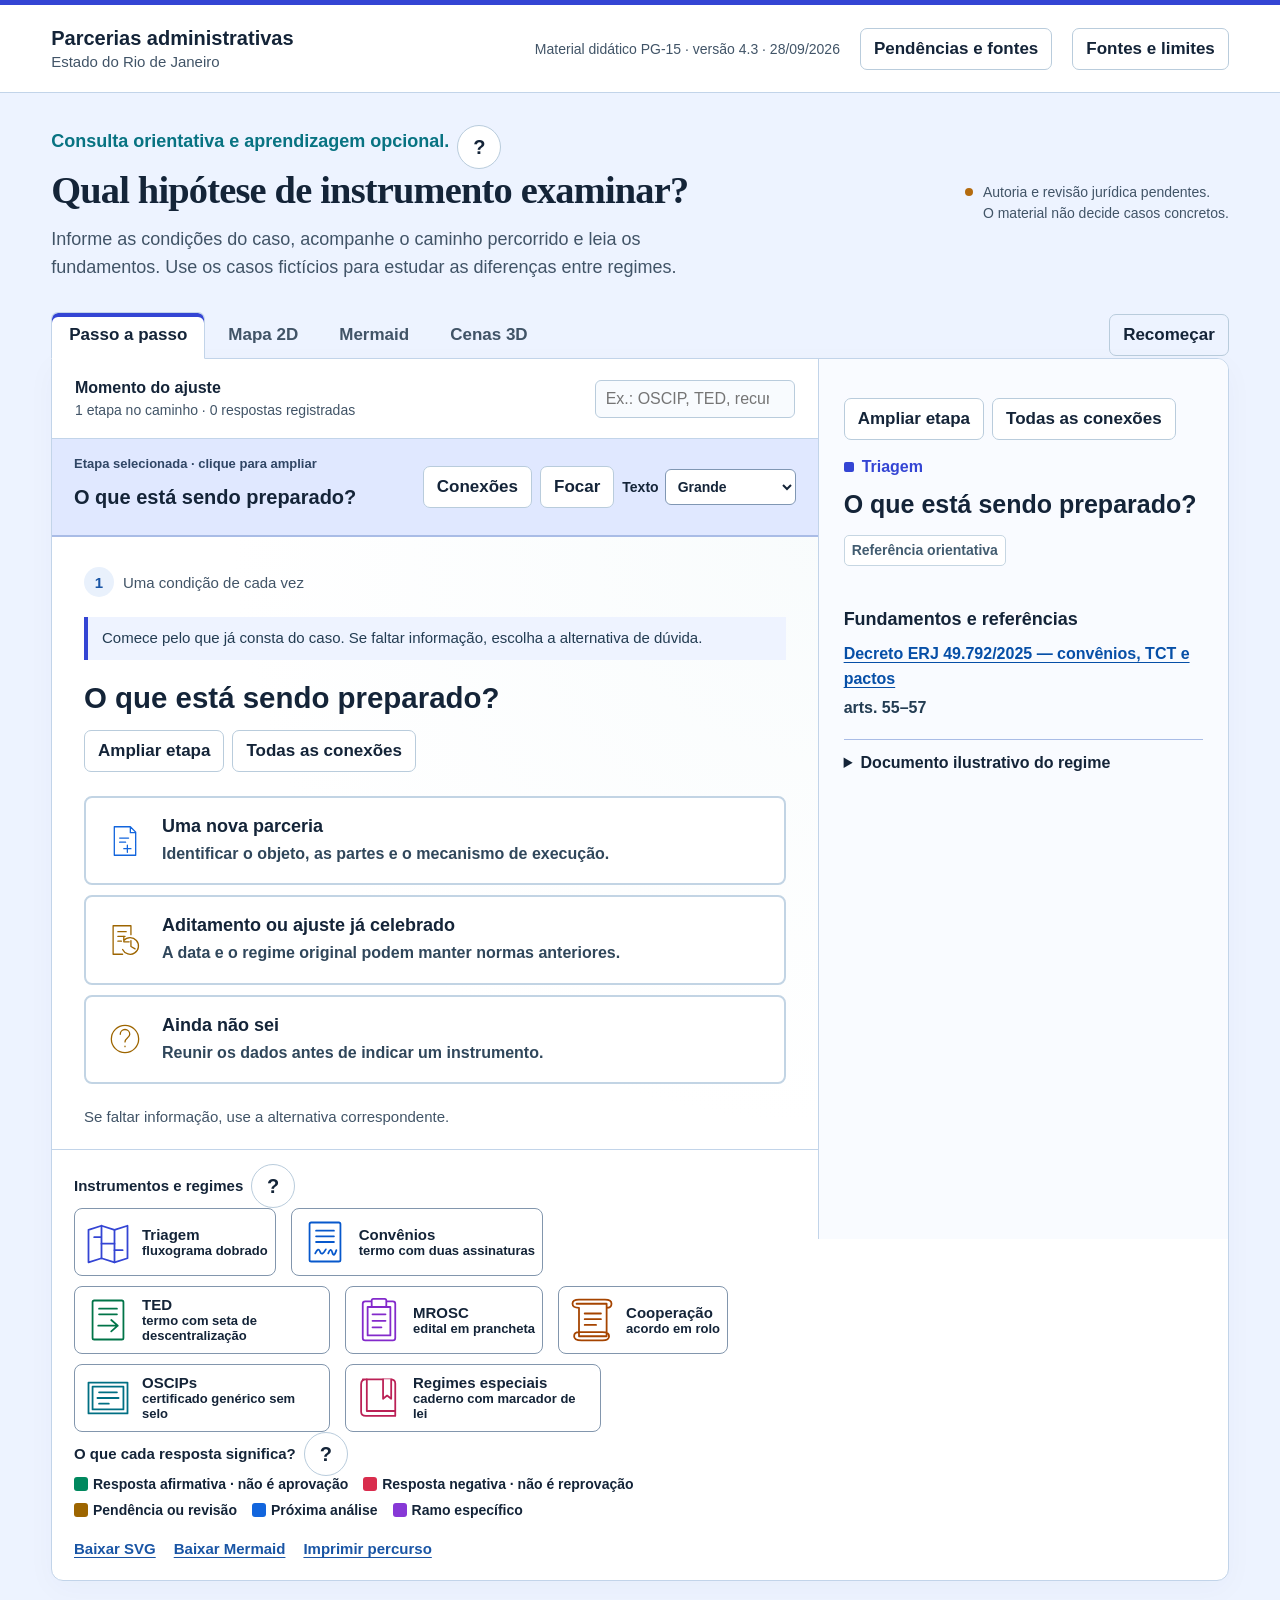
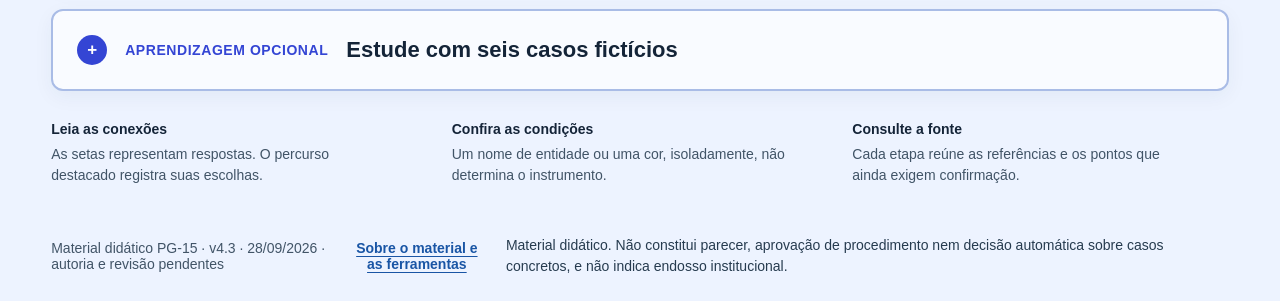
==== commit c4d202d3: "Amplia PG-15 v4.3 com recebimentos federais" ====
--- a/web/index.html
+++ b/web/index.html
@@ -1,32 +1,32 @@
-<!doctype html>
-<html lang="pt-BR">
-<head>
-  <meta charset="UTF-8"><meta name="viewport" content="width=device-width, initial-scale=1">
-  <meta name="color-scheme" content="light"><meta name="description" content="Material didático PG-15, versão 4.2.2, sobre parcerias administrativas no Estado do Rio de Janeiro. Consulta orientativa e aprendizagem com casos fictícios.">
-  <title>Parcerias ERJ • Material didático PG-15 v4.2.2</title>
-  <link rel="stylesheet" href="assets/style.css?v=11d9beef1c610afe584580545d337b4dc4dfb7bf57e99c58ddf9b00aa3369641">
-</head>
-<body>
-<a class="skip" href="#workspace">Ir para o conteúdo</a>
-<header class="masthead">
-  <div class="identity"><div><strong>Parcerias administrativas</strong><span>Estado do Rio de Janeiro</span></div></div>
-  <div class="header-actions"><span class="edition">Material didático PG-15 · versão 4.2.2 · 28/09/2026</span><button id="research-open" class="quiet">Pendências e fontes</button><button id="sources-open" class="quiet">Fontes e limites</button></div>
-</header>
-<main>
-  <section class="intro"><div><div class="heading-with-help"><p class="intro-line">Consulta orientativa e aprendizagem opcional.</p><span data-context-help><button type="button" class="help-button" aria-label="Escopo do mapa: novas celebrações" aria-controls="scope-help" aria-describedby="scope-help" aria-expanded="false">?</button><span id="scope-help" class="help-popover" popover="manual" role="note" tabindex="0" hidden>Este mapa orienta novas celebrações. Aditamentos e instrumentos anteriores exigem conferir seu regime de origem e as normas de transição.</span></span></div><h1>Qual hipótese de instrumento examinar?</h1><p>Informe as condições do caso, acompanhe o caminho percorrido e leia os fundamentos. Use os casos fictícios para estudar as diferenças entre regimes.</p></div><div class="intro-note"><span class="status-dot"></span><p>Autoria e revisão jurídica pendentes.<br>O material não decide casos concretos.</p></div></section>
-  <div class="workspace-bar"><div role="tablist" aria-label="Forma de explorar" class="view-tabs"><button id="tab-guided" role="tab" data-view="guided" aria-selected="true" aria-controls="view-guided">Passo a passo</button><button id="tab-map" role="tab" data-view="map" aria-selected="false" aria-controls="view-map" tabindex="-1">Mapa 2D</button><button id="tab-mermaid" role="tab" data-view="mermaid" aria-selected="false" aria-controls="view-mermaid" tabindex="-1">Mermaid</button><button id="tab-three" role="tab" data-view="three" aria-selected="false" aria-controls="view-three" tabindex="-1">Cenas 3D</button></div><button id="reset" class="quiet">Recomeçar</button></div>
-  <div class="workbench" id="workspace" tabindex="-1">
-    <section class="stage" aria-label="Exploração do fluxo">
-      <div class="stage-top"><div id="route-status" aria-live="polite"></div><label class="search-label"><span>Encontrar etapa</span><input id="node-search" type="search" placeholder="Ex.: OSCIP, TED, recursos" autocomplete="off" aria-controls="search-results"></label></div>
-      <div id="search-results" hidden></div>
-      <div class="reading-strip"><div><span class="reading-eyebrow">Etapa selecionada · clique para ampliar</span><button id="selected-title" class="selected-title"></button></div><div class="module-actions"><button id="selected-connections">Conexões</button><button id="selected-focus">Focar</button><label class="text-size">Texto <select id="text-size" aria-label="Tamanho do texto"><option value="1">Grande</option><option value="1.25">Maior</option><option value="1.5">Apresentação</option></select></label></div></div>
-      <section id="route-outcome" class="route-outcome" aria-live="polite" aria-label="Resultado do percurso" hidden></section>
-      <section id="selection-stage" aria-label="Procedimento de seleção" hidden></section>
-      <section id="graph-step" class="graph-step" aria-label="Responder à etapa atual" hidden></section>
-      <div id="view-guided" role="tabpanel" aria-labelledby="tab-guided" class="view"><div id="guide"></div><div id="history"></div></div>
-      <div id="view-map" role="tabpanel" aria-labelledby="tab-map" class="view graph-view" hidden><div class="graph-toolbar"><label class="graph-scope-label">Exibição <select data-graph-mode aria-label="Exibição do Mapa 2D"><option value="progressive">Percurso progressivo</option><option value="all">Sistema inteiro</option></select></label><span>Selecione uma etapa para ler seus fundamentos.</span><div><button type="button" data-map-action="back" aria-label="Voltar uma etapa no percurso" disabled>Voltar uma etapa</button><button data-map-action="fit">Enquadrar vista</button><button data-map-action="focus">Focar seleção</button><button data-map-action="in" aria-label="Ampliar mapa">+</button><button data-map-action="out" aria-label="Reduzir mapa">−</button></div></div><div id="map-host" class="svg-host"></div></div>
-      <div id="view-mermaid" role="tabpanel" aria-labelledby="tab-mermaid" class="view graph-view" hidden><div class="graph-toolbar"><label class="graph-scope-label">Exibição <select data-graph-mode aria-label="Exibição do Mermaid"><option value="progressive">Percurso progressivo</option><option value="all">Sistema inteiro</option></select></label><div><button type="button" data-mermaid-action="back" aria-label="Voltar uma etapa no percurso" disabled>Voltar uma etapa</button><button data-mermaid-action="fit">Enquadrar vista</button><button data-mermaid-action="focus">Focar seleção</button><button data-mermaid-action="in" aria-label="Ampliar Mermaid">+</button><button data-mermaid-action="out" aria-label="Reduzir Mermaid">−</button></div></div><div id="mermaid-host" class="svg-host"><svg id="erj-mermaid" width="17290.38671875" xmlns="http://www.w3.org/2000/svg" class="flowchart" height="10491.2001953125" viewBox="0 0 17290.38671875 10491.2001953125" role="graphics-document document" aria-roledescription="flowchart-v2"><style>#erj-mermaid{font-family:Segoe UI,Arial,sans-serif;font-size:24px;fill:#142438;}@keyframes edge-animation-frame{from{stroke-dashoffset:0;}}@keyframes dash{to{stroke-dashoffset:0;}}#erj-mermaid .edge-animation-slow{stroke-dasharray:9,5!important;stroke-dashoffset:900;animation:dash 50s linear infinite;stroke-linecap:round;}#erj-mermaid .edge-animation-fast{stroke-dasharray:9,5!important;stroke-dashoffset:900;animation:dash 20s linear infinite;stroke-linecap:round;}#erj-mermaid .error-icon{fill:hsl(220.5882352941, 100%, 98.3333333333%);}#erj-mermaid .error-text{fill:rgb(8.5000000002, 5.7500000001, 0);stroke:rgb(8.5000000002, 5.7500000001, 0);}#erj-mermaid .edge-thickness-normal{stroke-width:1px;}#erj-mermaid .edge-thickness-thick{stroke-width:3.5px;}#erj-mermaid .edge-pattern-solid{stroke-dasharray:0;}#erj-mermaid .edge-thickness-invisible{stroke-width:0;fill:none;}#erj-mermaid .edge-pattern-dashed{stroke-dasharray:3;}#erj-mermaid .edge-pattern-dotted{stroke-dasharray:2;}#erj-mermaid .marker{fill:#60758a;stroke:#60758a;}#erj-mermaid .marker.cross{stroke:#60758a;}#erj-mermaid svg{font-family:Segoe UI,Arial,sans-serif;font-size:24px;}#erj-mermaid p{margin:0;}#erj-mermaid .label{font-family:Segoe UI,Arial,sans-serif;color:#142438;}#erj-mermaid .cluster-label text{fill:rgb(8.5000000002, 5.7500000001, 0);}#erj-mermaid .cluster-label span{color:rgb(8.5000000002, 5.7500000001, 0);}#erj-mermaid .cluster-label span p{background-color:transparent;}#erj-mermaid .label text,#erj-mermaid span{fill:#142438;color:#142438;}#erj-mermaid .node rect,#erj-mermaid .node circle,#erj-mermaid .node ellipse,#erj-mermaid .node polygon,#erj-mermaid .node path{fill:#fff4dd;stroke:hsl(40.5882352941, 60%, 83.3333333333%);stroke-width:1px;}#erj-mermaid .rough-node .label text,#erj-mermaid .node .label text,#erj-mermaid .image-shape .label,#erj-mermaid .icon-shape .label{text-anchor:middle;}#erj-mermaid .node .katex path{fill:#000;stroke:#000;stroke-width:1px;}#erj-mermaid .rough-node .label,#erj-mermaid .node .label,#erj-mermaid .image-shape .label,#erj-mermaid .icon-shape .label{text-align:center;}#erj-mermaid .node.clickable{cursor:pointer;}#erj-mermaid .root .anchor path{fill:#60758a!important;stroke-width:0;stroke:#60758a;}#erj-mermaid .arrowheadPath{fill:#0b0b0b;}#erj-mermaid .edgePath .path{stroke:#60758a;stroke-width:1px;}#erj-mermaid .flowchart-link{stroke:#60758a;fill:none;}#erj-mermaid .edgeLabel{background-color:hsl(-79.4117647059, 100%, 93.3333333333%);text-align:center;}#erj-mermaid .edgeLabel p{background-color:hsl(-79.4117647059, 100%, 93.3333333333%);}#erj-mermaid .edgeLabel rect{opacity:0.5;background-color:hsl(-79.4117647059, 100%, 93.3333333333%);fill:hsl(-79.4117647059, 100%, 93.3333333333%);}#erj-mermaid .labelBkg{background-color:rgba(243.9999999999, 220.9999999998, 255, 0.5);}#erj-mermaid .cluster rect{fill:hsl(220.5882352941, 100%, 98.3333333333%);stroke:hsl(220.5882352941, 60%, 88.3333333333%);stroke-width:1px;}#erj-mermaid .cluster text{fill:rgb(8.5000000002, 5.7500000001, 0);}#erj-mermaid .cluster span{color:rgb(8.5000000002, 5.7500000001, 0);}#erj-mermaid div.mermaidTooltip{position:absolute;text-align:center;max-width:200px;padding:2px;font-family:Segoe UI,Arial,sans-serif;font-size:12px;background:hsl(220.5882352941, 100%, 98.3333333333%);border:1px solid hsl(220.5882352941, 60%, 88.3333333333%);border-radius:2px;pointer-events:none;z-index:100;}#erj-mermaid .flowchartTitleText{text-anchor:middle;font-size:18px;fill:#142438;}#erj-mermaid rect.text{fill:none;stroke-width:0;}#erj-mermaid .icon-shape,#erj-mermaid .image-shape{background-color:hsl(-79.4117647059, 100%, 93.3333333333%);text-align:center;}#erj-mermaid .icon-shape p,#erj-mermaid .image-shape p{background-color:hsl(-79.4117647059, 100%, 93.3333333333%);padding:2px;}#erj-mermaid .icon-shape .label rect,#erj-mermaid .image-shape .label rect{opacity:0.5;background-color:hsl(-79.4117647059, 100%, 93.3333333333%);fill:hsl(-79.4117647059, 100%, 93.3333333333%);}#erj-mermaid .label-icon{display:inline-block;height:1em;overflow:visible;vertical-align:-0.125em;}#erj-mermaid .node .label-icon path{fill:currentColor;stroke:revert;stroke-width:revert;}#erj-mermaid .node .neo-node{stroke:hsl(40.5882352941, 60%, 83.3333333333%);}#erj-mermaid [data-look="neo"].node rect,#erj-mermaid [data-look="neo"].cluster rect,#erj-mermaid [data-look="neo"].node polygon{stroke:url(#erj-mermaid-gradient);filter:drop-shadow( 1px 2px 2px rgba(185,185,185,1));}#erj-mermaid [data-look="neo"].swimlane.cluster rect{filter:none;}#erj-mermaid [data-look="neo"].node path{stroke:url(#erj-mermaid-gradient);stroke-width:1px;}#erj-mermaid [data-look="neo"].node .outer-path{filter:drop-shadow( 1px 2px 2px rgba(185,185,185,1));}#erj-mermaid [data-look="neo"].node .neo-line path{stroke:hsl(40.5882352941, 60%, 83.3333333333%);filter:none;}#erj-mermaid [data-look="neo"].node circle{stroke:url(#erj-mermaid-gradient);filter:drop-shadow( 1px 2px 2px rgba(185,185,185,1));}#erj-mermaid [data-look="neo"].node circle .state-start{fill:#000000;}#erj-mermaid [data-look="neo"].icon-shape .icon{fill:url(#erj-mermaid-gradient);filter:drop-shadow( 1px 2px 2px rgba(185,185,185,1));}#erj-mermaid [data-look="neo"].icon-shape .icon-neo path{stroke:url(#erj-mermaid-gradient);filter:drop-shadow( 1px 2px 2px rgba(185,185,185,1));}#erj-mermaid .node text,#erj-mermaid .node tspan,#erj-mermaid .node .label{font-weight:800!important;font-size:24px!important;fill:rgb(20, 36, 56)!important;}#erj-mermaid :root{--mermaid-font-family:"trebuchet ms",verdana,arial,sans-serif;}#erj-mermaid .geral rect{fill:rgb(220, 228, 255)!important;stroke:rgb(52, 69, 212)!important;color:rgb(20, 36, 56)!important;stroke-width:3px!important;font-weight:800!important;font-size:24px!important;}#erj-mermaid .geral polygon{fill:rgb(220, 228, 255)!important;stroke:rgb(52, 69, 212)!important;color:rgb(20, 36, 56)!important;stroke-width:3px!important;font-weight:800!important;font-size:24px!important;}#erj-mermaid .geral ellipse{fill:rgb(220, 228, 255)!important;stroke:rgb(52, 69, 212)!important;color:rgb(20, 36, 56)!important;stroke-width:3px!important;font-weight:800!important;font-size:24px!important;}#erj-mermaid .geral circle{fill:rgb(220, 228, 255)!important;stroke:rgb(52, 69, 212)!important;color:rgb(20, 36, 56)!important;stroke-width:3px!important;font-weight:800!important;font-size:24px!important;}#erj-mermaid .geral path{fill:rgb(220, 228, 255)!important;stroke:rgb(52, 69, 212)!important;color:rgb(20, 36, 56)!important;stroke-width:3px!important;font-weight:800!important;font-size:24px!important;}#erj-mermaid .geral tspan{fill:rgb(20, 36, 56)!important;}#erj-mermaid .convenio rect{fill:rgb(204, 232, 255)!important;stroke:rgb(7, 88, 204)!important;color:rgb(20, 36, 56)!important;stroke-width:3px!important;font-weight:800!important;font-size:24px!important;}#erj-mermaid .convenio polygon{fill:rgb(204, 232, 255)!important;stroke:rgb(7, 88, 204)!important;color:rgb(20, 36, 56)!important;stroke-width:3px!important;font-weight:800!important;font-size:24px!important;}#erj-mermaid .convenio ellipse{fill:rgb(204, 232, 255)!important;stroke:rgb(7, 88, 204)!important;color:rgb(20, 36, 56)!important;stroke-width:3px!important;font-weight:800!important;font-size:24px!important;}#erj-mermaid .convenio circle{fill:rgb(204, 232, 255)!important;stroke:rgb(7, 88, 204)!important;color:rgb(20, 36, 56)!important;stroke-width:3px!important;font-weight:800!important;font-size:24px!important;}#erj-mermaid .convenio path{fill:rgb(204, 232, 255)!important;stroke:rgb(7, 88, 204)!important;color:rgb(20, 36, 56)!important;stroke-width:3px!important;font-weight:800!important;font-size:24px!important;}#erj-mermaid .convenio tspan{fill:rgb(20, 36, 56)!important;}#erj-mermaid .ted rect{fill:rgb(186, 244, 207)!important;stroke:rgb(0, 116, 72)!important;color:rgb(20, 36, 56)!important;stroke-width:3px!important;font-weight:800!important;font-size:24px!important;}#erj-mermaid .ted polygon{fill:rgb(186, 244, 207)!important;stroke:rgb(0, 116, 72)!important;color:rgb(20, 36, 56)!important;stroke-width:3px!important;font-weight:800!important;font-size:24px!important;}#erj-mermaid .ted ellipse{fill:rgb(186, 244, 207)!important;stroke:rgb(0, 116, 72)!important;color:rgb(20, 36, 56)!important;stroke-width:3px!important;font-weight:800!important;font-size:24px!important;}#erj-mermaid .ted circle{fill:rgb(186, 244, 207)!important;stroke:rgb(0, 116, 72)!important;color:rgb(20, 36, 56)!important;stroke-width:3px!important;font-weight:800!important;font-size:24px!important;}#erj-mermaid .ted path{fill:rgb(186, 244, 207)!important;stroke:rgb(0, 116, 72)!important;color:rgb(20, 36, 56)!important;stroke-width:3px!important;font-weight:800!important;font-size:24px!important;}#erj-mermaid .ted tspan{fill:rgb(20, 36, 56)!important;}#erj-mermaid .mrosc rect{fill:rgb(235, 207, 255)!important;stroke:rgb(131, 42, 203)!important;color:rgb(20, 36, 56)!important;stroke-width:3px!important;font-weight:800!important;font-size:24px!important;}#erj-mermaid .mrosc polygon{fill:rgb(235, 207, 255)!important;stroke:rgb(131, 42, 203)!important;color:rgb(20, 36, 56)!important;stroke-width:3px!important;font-weight:800!important;font-size:24px!important;}#erj-mermaid .mrosc ellipse{fill:rgb(235, 207, 255)!important;stroke:rgb(131, 42, 203)!important;color:rgb(20, 36, 56)!important;stroke-width:3px!important;font-weight:800!important;font-size:24px!important;}#erj-mermaid .mrosc circle{fill:rgb(235, 207, 255)!important;stroke:rgb(131, 42, 203)!important;color:rgb(20, 36, 56)!important;stroke-width:3px!important;font-weight:800!important;font-size:24px!important;}#erj-mermaid .mrosc path{fill:rgb(235, 207, 255)!important;stroke:rgb(131, 42, 203)!important;color:rgb(20, 36, 56)!important;stroke-width:3px!important;font-weight:800!important;font-size:24px!important;}#erj-mermaid .mrosc tspan{fill:rgb(20, 36, 56)!important;}#erj-mermaid .cooperacao rect{fill:rgb(255, 220, 158)!important;stroke:rgb(165, 68, 0)!important;color:rgb(20, 36, 56)!important;stroke-width:3px!important;font-weight:800!important;font-size:24px!important;}#erj-mermaid .cooperacao polygon{fill:rgb(255, 220, 158)!important;stroke:rgb(165, 68, 0)!important;color:rgb(20, 36, 56)!important;stroke-width:3px!important;font-weight:800!important;font-size:24px!important;}#erj-mermaid .cooperacao ellipse{fill:rgb(255, 220, 158)!important;stroke:rgb(165, 68, 0)!important;color:rgb(20, 36, 56)!important;stroke-width:3px!important;font-weight:800!important;font-size:24px!important;}#erj-mermaid .cooperacao circle{fill:rgb(255, 220, 158)!important;stroke:rgb(165, 68, 0)!important;color:rgb(20, 36, 56)!important;stroke-width:3px!important;font-weight:800!important;font-size:24px!important;}#erj-mermaid .cooperacao path{fill:rgb(255, 220, 158)!important;stroke:rgb(165, 68, 0)!important;color:rgb(20, 36, 56)!important;stroke-width:3px!important;font-weight:800!important;font-size:24px!important;}#erj-mermaid .cooperacao tspan{fill:rgb(20, 36, 56)!important;}#erj-mermaid .oscip rect{fill:rgb(169, 241, 243)!important;stroke:rgb(0, 111, 131)!important;color:rgb(20, 36, 56)!important;stroke-width:3px!important;font-weight:800!important;font-size:24px!important;}#erj-mermaid .oscip polygon{fill:rgb(169, 241, 243)!important;stroke:rgb(0, 111, 131)!important;color:rgb(20, 36, 56)!important;stroke-width:3px!important;font-weight:800!important;font-size:24px!important;}#erj-mermaid .oscip ellipse{fill:rgb(169, 241, 243)!important;stroke:rgb(0, 111, 131)!important;color:rgb(20, 36, 56)!important;stroke-width:3px!important;font-weight:800!important;font-size:24px!important;}#erj-mermaid .oscip circle{fill:rgb(169, 241, 243)!important;stroke:rgb(0, 111, 131)!important;color:rgb(20, 36, 56)!important;stroke-width:3px!important;font-weight:800!important;font-size:24px!important;}#erj-mermaid .oscip path{fill:rgb(169, 241, 243)!important;stroke:rgb(0, 111, 131)!important;color:rgb(20, 36, 56)!important;stroke-width:3px!important;font-weight:800!important;font-size:24px!important;}#erj-mermaid .oscip tspan{fill:rgb(20, 36, 56)!important;}#erj-mermaid .especial rect{fill:rgb(255, 208, 226)!important;stroke:rgb(187, 33, 86)!important;color:rgb(20, 36, 56)!important;stroke-width:3px!important;font-weight:800!important;font-size:24px!important;}#erj-mermaid .especial polygon{fill:rgb(255, 208, 226)!important;stroke:rgb(187, 33, 86)!important;color:rgb(20, 36, 56)!important;stroke-width:3px!important;font-weight:800!important;font-size:24px!important;}#erj-mermaid .especial ellipse{fill:rgb(255, 208, 226)!important;stroke:rgb(187, 33, 86)!important;color:rgb(20, 36, 56)!important;stroke-width:3px!important;font-weight:800!important;font-size:24px!important;}#erj-mermaid .especial circle{fill:rgb(255, 208, 226)!important;stroke:rgb(187, 33, 86)!important;color:rgb(20, 36, 56)!important;stroke-width:3px!important;font-weight:800!important;font-size:24px!important;}#erj-mermaid .especial path{fill:rgb(255, 208, 226)!important;stroke:rgb(187, 33, 86)!important;color:rgb(20, 36, 56)!important;stroke-width:3px!important;font-weight:800!important;font-size:24px!important;}#erj-mermaid .especial tspan{fill:rgb(20, 36, 56)!important;}#erj-mermaid .answer_confirmacao rect{fill:rgb(255, 255, 255)!important;stroke:rgb(0, 136, 94)!important;color:rgb(20, 36, 56)!important;stroke-width:4px!important;font-weight:800!important;font-size:24px!important;}#erj-mermaid .answer_confirmacao polygon{fill:rgb(255, 255, 255)!important;stroke:rgb(0, 136, 94)!important;color:rgb(20, 36, 56)!important;stroke-width:4px!important;font-weight:800!important;font-size:24px!important;}#erj-mermaid .answer_confirmacao ellipse{fill:rgb(255, 255, 255)!important;stroke:rgb(0, 136, 94)!important;color:rgb(20, 36, 56)!important;stroke-width:4px!important;font-weight:800!important;font-size:24px!important;}#erj-mermaid .answer_confirmacao circle{fill:rgb(255, 255, 255)!important;stroke:rgb(0, 136, 94)!important;color:rgb(20, 36, 56)!important;stroke-width:4px!important;font-weight:800!important;font-size:24px!important;}#erj-mermaid .answer_confirmacao path{fill:rgb(255, 255, 255)!important;stroke:rgb(0, 136, 94)!important;color:rgb(20, 36, 56)!important;stroke-width:4px!important;font-weight:800!important;font-size:24px!important;}#erj-mermaid .answer_confirmacao tspan{fill:rgb(20, 36, 56)!important;}#erj-mermaid .answer_negativa rect{fill:rgb(255, 255, 255)!important;stroke:rgb(217, 45, 77)!important;color:rgb(20, 36, 56)!important;stroke-width:4px!important;font-weight:800!important;font-size:24px!important;}#erj-mermaid .answer_negativa polygon{fill:rgb(255, 255, 255)!important;stroke:rgb(217, 45, 77)!important;color:rgb(20, 36, 56)!important;stroke-width:4px!important;font-weight:800!important;font-size:24px!important;}#erj-mermaid .answer_negativa ellipse{fill:rgb(255, 255, 255)!important;stroke:rgb(217, 45, 77)!important;color:rgb(20, 36, 56)!important;stroke-width:4px!important;font-weight:800!important;font-size:24px!important;}#erj-mermaid .answer_negativa circle{fill:rgb(255, 255, 255)!important;stroke:rgb(217, 45, 77)!important;color:rgb(20, 36, 56)!important;stroke-width:4px!important;font-weight:800!important;font-size:24px!important;}#erj-mermaid .answer_negativa path{fill:rgb(255, 255, 255)!important;stroke:rgb(217, 45, 77)!important;color:rgb(20, 36, 56)!important;stroke-width:4px!important;font-weight:800!important;font-size:24px!important;}#erj-mermaid .answer_negativa tspan{fill:rgb(20, 36, 56)!important;}#erj-mermaid .answer_pendencia rect{fill:rgb(255, 255, 255)!important;stroke:rgb(157, 101, 0)!important;color:rgb(20, 36, 56)!important;stroke-width:4px!important;font-weight:800!important;font-size:24px!important;}#erj-mermaid .answer_pendencia polygon{fill:rgb(255, 255, 255)!important;stroke:rgb(157, 101, 0)!important;color:rgb(20, 36, 56)!important;stroke-width:4px!important;font-weight:800!important;font-size:24px!important;}#erj-mermaid .answer_pendencia ellipse{fill:rgb(255, 255, 255)!important;stroke:rgb(157, 101, 0)!important;color:rgb(20, 36, 56)!important;stroke-width:4px!important;font-weight:800!important;font-size:24px!important;}#erj-mermaid .answer_pendencia circle{fill:rgb(255, 255, 255)!important;stroke:rgb(157, 101, 0)!important;color:rgb(20, 36, 56)!important;stroke-width:4px!important;font-weight:800!important;font-size:24px!important;}#erj-mermaid .answer_pendencia path{fill:rgb(255, 255, 255)!important;stroke:rgb(157, 101, 0)!important;color:rgb(20, 36, 56)!important;stroke-width:4px!important;font-weight:800!important;font-size:24px!important;}#erj-mermaid .answer_pendencia tspan{fill:rgb(20, 36, 56)!important;}#erj-mermaid .answer_encaminhamento rect{fill:rgb(255, 255, 255)!important;stroke:rgb(18, 101, 221)!important;color:rgb(20, 36, 56)!important;stroke-width:4px!important;font-weight:800!important;font-size:24px!important;}#erj-mermaid .answer_encaminhamento polygon{fill:rgb(255, 255, 255)!important;stroke:rgb(18, 101, 221)!important;color:rgb(20, 36, 56)!important;stroke-width:4px!important;font-weight:800!important;font-size:24px!important;}#erj-mermaid .answer_encaminhamento ellipse{fill:rgb(255, 255, 255)!important;stroke:rgb(18, 101, 221)!important;color:rgb(20, 36, 56)!important;stroke-width:4px!important;font-weight:800!important;font-size:24px!important;}#erj-mermaid .answer_encaminhamento circle{fill:rgb(255, 255, 255)!important;stroke:rgb(18, 101, 221)!important;color:rgb(20, 36, 56)!important;stroke-width:4px!important;font-weight:800!important;font-size:24px!important;}#erj-mermaid .answer_encaminhamento path{fill:rgb(255, 255, 255)!important;stroke:rgb(18, 101, 221)!important;color:rgb(20, 36, 56)!important;stroke-width:4px!important;font-weight:800!important;font-size:24px!important;}#erj-mermaid .answer_encaminhamento tspan{fill:rgb(20, 36, 56)!important;}#erj-mermaid .answer_especializacao rect{fill:rgb(255, 255, 255)!important;stroke:rgb(135, 56, 214)!important;color:rgb(20, 36, 56)!important;stroke-width:4px!important;font-weight:800!important;font-size:24px!important;}#erj-mermaid .answer_especializacao polygon{fill:rgb(255, 255, 255)!important;stroke:rgb(135, 56, 214)!important;color:rgb(20, 36, 56)!important;stroke-width:4px!important;font-weight:800!important;font-size:24px!important;}#erj-mermaid .answer_especializacao ellipse{fill:rgb(255, 255, 255)!important;stroke:rgb(135, 56, 214)!important;color:rgb(20, 36, 56)!important;stroke-width:4px!important;font-weight:800!important;font-size:24px!important;}#erj-mermaid .answer_especializacao circle{fill:rgb(255, 255, 255)!important;stroke:rgb(135, 56, 214)!important;color:rgb(20, 36, 56)!important;stroke-width:4px!important;font-weight:800!important;font-size:24px!important;}#erj-mermaid .answer_especializacao path{fill:rgb(255, 255, 255)!important;stroke:rgb(135, 56, 214)!important;color:rgb(20, 36, 56)!important;stroke-width:4px!important;font-weight:800!important;font-size:24px!important;}#erj-mermaid .answer_especializacao tspan{fill:rgb(20, 36, 56)!important;}#erj-mermaid .pending rect{stroke-dasharray:5,3!important;}#erj-mermaid .pending polygon{stroke-dasharray:5,3!important;}#erj-mermaid .pending ellipse{stroke-dasharray:5,3!important;}#erj-mermaid .pending circle{stroke-dasharray:5,3!important;}#erj-mermaid .pending path{stroke-dasharray:5,3!important;}</style><g><marker id="erj-mermaid_flowchart-v2-pointEnd" class="marker flowchart-v2" viewBox="0 0 10 10" refX="5" refY="5" markerUnits="userSpaceOnUse" markerWidth="8" markerHeight="8" orient="auto"><path d="M 0 0 L 10 5 L 0 10 z" class="arrowMarkerPath" style="stroke-width: 1; stroke-dasharray: 1, 0;"></path></marker><marker id="erj-mermaid_flowchart-v2-pointStart" class="marker flowchart-v2" viewBox="0 0 10 10" refX="4.5" refY="5" markerUnits="userSpaceOnUse" markerWidth="8" markerHeight="8" orient="auto"><path d="M 0 5 L 10 10 L 10 0 z" class="arrowMarkerPath" style="stroke-width: 1; stroke-dasharray: 1, 0;"></path></marker><marker id="erj-mermaid_flowchart-v2-pointEnd-margin" class="marker flowchart-v2" viewBox="0 0 11.5 14" refX="11.5" refY="7" markerUnits="userSpaceOnUse" markerWidth="10.5" markerHeight="14" orient="auto"><path d="M 0 0 L 11.5 7 L 0 14 z" class="arrowMarkerPath" style="stroke-width: 0; stroke-dasharray: 1, 0;"></path></marker><marker id="erj-mermaid_flowchart-v2-pointStart-margin" class="marker flowchart-v2" viewBox="0 0 11.5 14" refX="1" refY="7" markerUnits="userSpaceOnUse" markerWidth="11.5" markerHeight="14" orient="auto"><polygon points="0,7 11.5,14 11.5,0" class="arrowMarkerPath" style="stroke-width: 0; stroke-dasharray: 1, 0;"></polygon></marker><marker id="erj-mermaid_flowchart-v2-circleEnd" class="marker flowchart-v2" viewBox="0 0 10 10" refX="11" refY="5" markerUnits="userSpaceOnUse" markerWidth="11" markerHeight="11" orient="auto"><circle cx="5" cy="5" r="5" class="arrowMarkerPath" style="stroke-width: 1; stroke-dasharray: 1, 0;"></circle></marker><marker id="erj-mermaid_flowchart-v2-circleStart" class="marker flowchart-v2" viewBox="0 0 10 10" refX="-1" refY="5" markerUnits="userSpaceOnUse" markerWidth="11" markerHeight="11" orient="auto"><circle cx="5" cy="5" r="5" class="arrowMarkerPath" style="stroke-width: 1; stroke-dasharray: 1, 0;"></circle></marker><marker id="erj-mermaid_flowchart-v2-circleEnd-margin" class="marker flowchart-v2" viewBox="0 0 10 10" refY="5" refX="12.25" markerUnits="userSpaceOnUse" markerWidth="14" markerHeight="14" orient="auto"><circle cx="5" cy="5" r="5" class="arrowMarkerPath" style="stroke-width: 0; stroke-dasharray: 1, 0;"></circle></marker><marker id="erj-mermaid_flowchart-v2-circleStart-margin" class="marker flowchart-v2" viewBox="0 0 10 10" refX="-2" refY="5" markerUnits="userSpaceOnUse" markerWidth="14" markerHeight="14" orient="auto"><circle cx="5" cy="5" r="5" class="arrowMarkerPath" style="stroke-width: 0; stroke-dasharray: 1, 0;"></circle></marker><marker id="erj-mermaid_flowchart-v2-crossEnd" class="marker cross flowchart-v2" viewBox="0 0 11 11" refX="12" refY="5.2" markerUnits="userSpaceOnUse" markerWidth="11" markerHeight="11" orient="auto"><path d="M 1,1 l 9,9 M 10,1 l -9,9" class="arrowMarkerPath" style="stroke-width: 2; stroke-dasharray: 1, 0;"></path></marker><marker id="erj-mermaid_flowchart-v2-crossStart" class="marker cross flowchart-v2" viewBox="0 0 11 11" refX="-1" refY="5.2" markerUnits="userSpaceOnUse" markerWidth="11" markerHeight="11" orient="auto"><path d="M 1,1 l 9,9 M 10,1 l -9,9" class="arrowMarkerPath" style="stroke-width: 2; stroke-dasharray: 1, 0;"></path></marker><marker id="erj-mermaid_flowchart-v2-crossEnd-margin" class="marker cross flowchart-v2" viewBox="0 0 15 15" refX="17.7" refY="7.5" markerUnits="userSpaceOnUse" markerWidth="12" markerHeight="12" orient="auto"><path d="M 1,1 L 14,14 M 1,14 L 14,1" class="arrowMarkerPath" style="stroke-width: 2.5;"></path></marker><marker id="erj-mermaid_flowchart-v2-crossStart-margin" class="marker cross flowchart-v2" viewBox="0 0 15 15" refX="-3.5" refY="7.5" markerUnits="userSpaceOnUse" markerWidth="12" markerHeight="12" orient="auto"><path d="M 1,1 L 14,14 M 1,14 L 14,1" class="arrowMarkerPath" style="stroke-width: 2.5; stroke-dasharray: 1, 0;"></path></marker><g class="root"><g class="clusters"></g><g class="edgePaths"><path d="M215.578,6863.6L404.438,6625L506.742,6625" id="erj-mermaid-erj_edge_0_a" class="edge-thickness-normal edge-pattern-solid edge-thickness-normal edge-pattern-solid flowchart-link" style="stroke:#1265dd;stroke-width:3px;fill:none;;;stroke:#1265dd;stroke-width:3px;fill:none" data-edge="true" data-et="edge" data-id="erj_edge_0_a" data-points="W3sieCI6MjE1LjU3NzU0Nzk3NDYwNTIsInkiOjY4NjMuNjAwMDI1MTc3MDAyfSx7IngiOjQwNC40Mzc1LCJ5Ijo2NjI1LjAwMDAyMjg4ODE4NH0seyJ4Ijo1MTAuNzQyMTg3NSwieSI6NjYyNS4wMDAwMjI4ODgxODR9XQ==" data-look="classic" marker-end="url(#erj-mermaid_flowchart-v2-pointEnd__1265dd)" data-edge-id="inicio--novo" data-edge-part="question" aria-label="Relação: Uma nova parceria"></path><path d="M851.93,6625L958.234,6625L1040.914,6625" id="erj-mermaid-erj_edge_0_b" class="edge-thickness-normal edge-pattern-solid edge-thickness-normal edge-pattern-solid flowchart-link" style="stroke:#1265dd;stroke-width:3px;fill:none;;;stroke:#1265dd;stroke-width:3px;fill:none" data-edge="true" data-et="edge" data-id="erj_edge_0_b" data-points="W3sieCI6ODUxLjkyOTY4NzUsInkiOjY2MjUuMDAwMDIyODg4MTg0fSx7IngiOjk1OC4yMzQzNzUsInkiOjY2MjUuMDAwMDIyODg4MTg0fSx7IngiOjEwNDQuOTE0MDYyNSwieSI6NjYyNS4wMDAwMjI4ODgxODR9XQ==" data-look="classic" marker-end="url(#erj-mermaid_flowchart-v2-pointEnd__1265dd)" data-edge-id="inicio--novo" data-edge-part="destination" aria-label="Relação: Uma nova parceria"></path><path d="M172.845,6982L404.438,10304.8L475.438,10304.8" id="erj-mermaid-erj_edge_1_a" class="edge-thickness-normal edge-pattern-solid edge-thickness-normal edge-pattern-solid flowchart-link" style="stroke:#9d6500;stroke-width:3px;stroke-dasharray:3 4;fill:none;;;stroke:#9d6500;stroke-width:3px;stroke-dasharray:3 4;fill:none" data-edge="true" data-et="edge" data-id="erj_edge_1_a" data-points="W3sieCI6MTcyLjg0NDg3MzYzNzA0NTk0LCJ5Ijo2OTgyLjAwMDAyNjcwMjg4MX0seyJ4Ijo0MDQuNDM3NSwieSI6MTAzMDQuODAwMDM1NDc2Njg1fSx7IngiOjQ3OS40Mzc1LCJ5IjoxMDMwNC44MDAwMzU0NzY2ODV9XQ==" data-look="classic" marker-end="url(#erj-mermaid_flowchart-v2-pointEnd__9d6500)" data-edge-id="inicio--existente" data-edge-part="question" aria-label="Relação: Aditamento ou ajuste já celebrado"></path><path d="M883.234,10304.8L958.234,10304.8L1029.234,10304.8" id="erj-mermaid-erj_edge_1_b" class="edge-thickness-normal edge-pattern-solid edge-thickness-normal edge-pattern-solid flowchart-link" style="stroke:#9d6500;stroke-width:3px;stroke-dasharray:3 4;fill:none;;;stroke:#9d6500;stroke-width:3px;stroke-dasharray:3 4;fill:none" data-edge="true" data-et="edge" data-id="erj_edge_1_b" data-points="W3sieCI6ODgzLjIzNDM3NSwieSI6MTAzMDQuODAwMDM1NDc2Njg1fSx7IngiOjk1OC4yMzQzNzUsInkiOjEwMzA0LjgwMDAzNTQ3NjY4NX0seyJ4IjoxMDMzLjIzNDM3NSwieSI6MTAzMDQuODAwMDM1NDc2Njg1fV0=" data-look="classic" marker-end="url(#erj-mermaid_flowchart-v2-pointEnd__9d6500)" data-edge-id="inicio--existente" data-edge-part="destination" aria-label="Relação: Aditamento ou ajuste já celebrado"></path><path d="M172.689,6982L404.438,10437.2L681.336,10437.2L958.234,10437.2L1232.648,10437.2L1507.063,10437.2L1801.652,10437.2L2096.242,10437.2L2379.898,10437.2L2663.555,10437.2L2965.412,10437.2L3267.27,10437.2L3578.863,10437.2L3890.457,10437.2L4205.316,10437.2L4520.176,10437.2L4831.77,10437.2L5143.363,10437.2L5455.473,10437.2L5767.582,10437.2L6079.176,10437.2L6390.77,10437.2L6688.059,10437.2L6985.348,10437.2L7281.764,10437.2L7578.18,10437.2L7744.4,10437.2" id="erj-mermaid-erj_edge_2_a" class="edge-thickness-normal edge-pattern-solid edge-thickness-normal edge-pattern-solid flowchart-link" style="stroke:#9d6500;stroke-width:3px;stroke-dasharray:3 4;fill:none;;;stroke:#9d6500;stroke-width:3px;stroke-dasharray:3 4;fill:none" data-edge="true" data-et="edge" data-id="erj_edge_2_a" data-points="[base64]" data-look="classic" marker-end="url(#erj-mermaid_flowchart-v2-pointEnd__9d6500)" data-edge-id="inicio--incerto" data-edge-part="question" aria-label="Relação: Ainda não sei"></path><path d="M8028.166,10437.2L8198.387,10437.2L8483.315,9765.283" id="erj-mermaid-erj_edge_2_b" class="edge-thickness-normal edge-pattern-solid edge-thickness-normal edge-pattern-solid flowchart-link" style="stroke:#9d6500;stroke-width:3px;stroke-dasharray:3 4;fill:none;;;stroke:#9d6500;stroke-width:3px;stroke-dasharray:3 4;fill:none" data-edge="true" data-et="edge" data-id="erj_edge_2_b" data-points="W3sieCI6ODAyOC4xNjYwMTU2MjUsInkiOjEwNDM3LjIwMDAzNzAwMjU2M30seyJ4Ijo4MTk4LjM4NjcxODc1LCJ5IjoxMDQzNy4yMDAwMzcwMDI1NjN9LHsieCI6ODQ4NC44NzY1NjI3NzExODQsInkiOjk3NjEuNjAwMDMyODA2Mzk2fV0=" data-look="classic" marker-end="url(#erj-mermaid_flowchart-v2-pointEnd__9d6500)" data-edge-id="inicio--incerto" data-edge-part="destination" aria-label="Relação: Ainda não sei"></path><path d="M1260.872,6565.8L1507.063,6049.4L1591.793,6049.4" id="erj-mermaid-erj_edge_3_a" class="edge-thickness-normal edge-pattern-solid edge-thickness-normal edge-pattern-solid flowchart-link" style="stroke:#1265dd;stroke-width:3px;fill:none;;;stroke:#1265dd;stroke-width:3px;fill:none" data-edge="true" data-et="edge" data-id="erj_edge_3_a" data-points="W3sieCI6MTI2MC44NzE3MDQ3NzcyMTIyLCJ5Ijo2NTY1LjgwMDAyMjEyNTI0NH0seyJ4IjoxNTA3LjA2MjUsInkiOjYwNDkuNDAwMDIwNTk5MzY1fSx7IngiOjE1OTUuNzkyOTY4NzUsInkiOjYwNDkuNDAwMDIwNTk5MzY1fV0=" data-look="classic" marker-end="url(#erj-mermaid_flowchart-v2-pointEnd__1265dd)" data-edge-id="finalidade--cooperacao" data-edge-part="question" aria-label="Relação: Cooperação ou execução orçamentária descentralizada"></path><path d="M2007.512,6049.4L2096.242,6049.4L2196.01,6049.4" id="erj-mermaid-erj_edge_3_b" class="edge-thickness-normal edge-pattern-solid edge-thickness-normal edge-pattern-solid flowchart-link" style="stroke:#1265dd;stroke-width:3px;fill:none;;;stroke:#1265dd;stroke-width:3px;fill:none" data-edge="true" data-et="edge" data-id="erj_edge_3_b" data-points="W3sieCI6MjAwNy41MTE3MTg3NSwieSI6NjA0OS40MDAwMjA1OTkzNjV9LHsieCI6MjA5Ni4yNDIxODc1LCJ5Ijo2MDQ5LjQwMDAyMDU5OTM2NX0seyJ4IjoyMjAwLjAwOTc2NTYyNSwieSI6NjA0OS40MDAwMjA1OTkzNjV9XQ==" data-look="classic" marker-end="url(#erj-mermaid_flowchart-v2-pointEnd__1265dd)" data-edge-id="finalidade--cooperacao" data-edge-part="destination" aria-label="Relação: Cooperação ou execução orçamentária descentralizada"></path><path d="M1237.849,6684.2L1507.063,9749L1578.063,9749" id="erj-mermaid-erj_edge_4_a" class="edge-thickness-normal edge-pattern-solid edge-thickness-normal edge-pattern-solid flowchart-link" style="stroke:#d92d4d;stroke-width:3px;stroke-dasharray:8 4;fill:none;;;stroke:#d92d4d;stroke-width:3px;stroke-dasharray:8 4;fill:none" data-edge="true" data-et="edge" data-id="erj_edge_4_a" data-points="W3sieCI6MTIzNy44NDg2MDE1OTcyODkyLCJ5Ijo2Njg0LjIwMDAyMzY1MTEyM30seyJ4IjoxNTA3LjA2MjUsInkiOjk3NDkuMDAwMDM2MjM5NjI0fSx7IngiOjE1ODIuMDYyNSwieSI6OTc0OS4wMDAwMzYyMzk2MjR9XQ==" data-look="classic" marker-end="url(#erj-mermaid_flowchart-v2-pointEnd__d92d4d)" data-edge-id="finalidade--aquisicao" data-edge-part="question" aria-label="Relação: Comprar bens ou contratar serviços para a Administração"></path><path d="M2021.242,9749L2096.242,9749L2187.133,9749" id="erj-mermaid-erj_edge_4_b" class="edge-thickness-normal edge-pattern-solid edge-thickness-normal edge-pattern-solid flowchart-link" style="stroke:#d92d4d;stroke-width:3px;stroke-dasharray:8 4;fill:none;;;stroke:#d92d4d;stroke-width:3px;stroke-dasharray:8 4;fill:none" data-edge="true" data-et="edge" data-id="erj_edge_4_b" data-points="W3sieCI6MjAyMS4yNDIxODc1LCJ5Ijo5NzQ5LjAwMDAzNjIzOTYyNH0seyJ4IjoyMDk2LjI0MjE4NzUsInkiOjk3NDkuMDAwMDM2MjM5NjI0fSx7IngiOjIxOTEuMTMyODEyNSwieSI6OTc0OS4wMDAwMzYyMzk2MjR9XQ==" data-look="classic" marker-end="url(#erj-mermaid_flowchart-v2-pointEnd__d92d4d)" data-edge-id="finalidade--aquisicao" data-edge-part="destination" aria-label="Relação: Comprar bens ou contratar serviços para a Administração"></path><path d="M1237.452,6684.2L1507.063,10007L1609.832,10007" id="erj-mermaid-erj_edge_5_a" class="edge-thickness-normal edge-pattern-solid edge-thickness-normal edge-pattern-solid flowchart-link" style="stroke:#9d6500;stroke-width:3px;stroke-dasharray:3 4;fill:none;;;stroke:#9d6500;stroke-width:3px;stroke-dasharray:3 4;fill:none" data-edge="true" data-et="edge" data-id="erj_edge_5_a" data-points="W3sieCI6MTIzNy40NTE5MDA3MzA0MDQ1LCJ5Ijo2Njg0LjIwMDAyMzY1MTEyM30seyJ4IjoxNTA3LjA2MjUsInkiOjEwMDA3LjAwMDAzNjIzOTYyNH0seyJ4IjoxNjEzLjgzMjAzMTI1LCJ5IjoxMDAwNy4wMDAwMzYyMzk2MjR9XQ==" data-look="classic" marker-end="url(#erj-mermaid_flowchart-v2-pointEnd__9d6500)" data-edge-id="finalidade--intencao" data-edge-part="question" aria-label="Relação: Registrar apenas uma intenção futura"></path><path d="M1989.473,10007L2096.242,10007L2167.242,10007" id="erj-mermaid-erj_edge_5_b" class="edge-thickness-normal edge-pattern-solid edge-thickness-normal edge-pattern-solid flowchart-link" style="stroke:#9d6500;stroke-width:3px;stroke-dasharray:3 4;fill:none;;;stroke:#9d6500;stroke-width:3px;stroke-dasharray:3 4;fill:none" data-edge="true" data-et="edge" data-id="erj_edge_5_b" data-points="W3sieCI6MTk4OS40NzI2NTYyNSwieSI6MTAwMDcuMDAwMDM2MjM5NjI0fSx7IngiOjIwOTYuMjQyMTg3NSwieSI6MTAwMDcuMDAwMDM2MjM5NjI0fSx7IngiOjIxNzEuMjQyMTg3NSwieSI6MTAwMDcuMDAwMDM2MjM5NjI0fV0=" data-look="classic" marker-end="url(#erj-mermaid_flowchart-v2-pointEnd__9d6500)" data-edge-id="finalidade--intencao" data-edge-part="destination" aria-label="Relação: Registrar apenas uma intenção futura"></path><path d="M1237.152,6684.2L1507.063,10232L1801.652,10232L2096.242,10232L2379.898,10232L2663.555,10232L2965.412,10232L3267.27,10232L3578.863,10232L3890.457,10232L4205.316,10232L4520.176,10232L4831.77,10232L5143.363,10232L5455.473,10232L5767.582,10232L6079.176,10232L6390.77,10232L6688.059,10232L6985.348,10232L7281.764,10232L7578.18,10232L7675.432,10232" id="erj-mermaid-erj_edge_6_a" class="edge-thickness-normal edge-pattern-solid edge-thickness-normal edge-pattern-solid flowchart-link" style="stroke:#9d6500;stroke-width:3px;stroke-dasharray:3 4;fill:none;;;stroke:#9d6500;stroke-width:3px;stroke-dasharray:3 4;fill:none" data-edge="true" data-et="edge" data-id="erj_edge_6_a" data-points="[base64]" data-look="classic" marker-end="url(#erj-mermaid_flowchart-v2-pointEnd__9d6500)" data-edge-id="finalidade--incerto" data-edge-part="question" aria-label="Relação: O conteúdo ainda não foi definido"></path><path d="M8097.135,10232L8198.387,10232L8473.121,9765.048" id="erj-mermaid-erj_edge_6_b" class="edge-thickness-normal edge-pattern-solid edge-thickness-normal edge-pattern-solid flowchart-link" style="stroke:#9d6500;stroke-width:3px;stroke-dasharray:3 4;fill:none;;;stroke:#9d6500;stroke-width:3px;stroke-dasharray:3 4;fill:none" data-edge="true" data-et="edge" data-id="erj_edge_6_b" data-points="W3sieCI6ODA5Ny4xMzQ3NjU2MjUsInkiOjEwMjMyLjAwMDAzNjIzOTYyNH0seyJ4Ijo4MTk4LjM4NjcxODc1LCJ5IjoxMDIzMi4wMDAwMzYyMzk2MjR9LHsieCI6ODQ3NS4xNDk3NDcyNzgsInkiOjk3NjEuNjAwMDMyODA2Mzk2fV0=" data-look="classic" marker-end="url(#erj-mermaid_flowchart-v2-pointEnd__9d6500)" data-edge-id="finalidade--incerto" data-edge-part="destination" aria-label="Relação: O conteúdo ainda não foi definido"></path><path d="M2405.15,5990.2L2663.555,5384.4L2734.555,5384.4" id="erj-mermaid-erj_edge_7_a" class="edge-thickness-normal edge-pattern-solid edge-thickness-normal edge-pattern-solid flowchart-link" style="stroke:#1265dd;stroke-width:3px;fill:none;;;stroke:#1265dd;stroke-width:3px;fill:none" data-edge="true" data-et="edge" data-id="erj_edge_7_a" data-points="W3sieCI6MjQwNS4xNTAyNDIwNDcwMDI0LCJ5Ijo1OTkwLjIwMDAxOTgzNjQyNn0seyJ4IjoyNjYzLjU1NDY4NzUsInkiOjUzODQuNDAwMDEyOTY5OTcxfSx7IngiOjI3MzguNTU0Njg3NSwieSI6NTM4NC40MDAwMTI5Njk5NzF9XQ==" data-look="classic" marker-end="url(#erj-mermaid_flowchart-v2-pointEnd__1265dd)" data-edge-id="origem--estadual" data-edge-part="question" aria-label="Relação: Recursos estaduais, crédito estadual ou cooperação sem repasse"></path><path d="M3192.27,5384.4L3267.27,5384.4L3362.043,5384.4" id="erj-mermaid-erj_edge_7_b" class="edge-thickness-normal edge-pattern-solid edge-thickness-normal edge-pattern-solid flowchart-link" style="stroke:#1265dd;stroke-width:3px;fill:none;;;stroke:#1265dd;stroke-width:3px;fill:none" data-edge="true" data-et="edge" data-id="erj_edge_7_b" data-points="W3sieCI6MzE5Mi4yNjk1MzEyNSwieSI6NTM4NC40MDAwMTI5Njk5NzF9LHsieCI6MzI2Ny4yNjk1MzEyNSwieSI6NTM4NC40MDAwMTI5Njk5NzF9LHsieCI6MzM2Ni4wNDI5Njg3NSwieSI6NTM4NC40MDAwMTI5Njk5NzF9XQ==" data-look="classic" marker-end="url(#erj-mermaid_flowchart-v2-pointEnd__1265dd)" data-edge-id="origem--estadual" data-edge-part="destination" aria-label="Relação: Recursos estaduais, crédito estadual ou cooperação sem repasse"></path><path d="M2385.408,6108.6L2663.555,9097.2L2743.313,9097.2" id="erj-mermaid-erj_edge_8_a" class="edge-thickness-normal edge-pattern-solid edge-thickness-normal edge-pattern-solid flowchart-link" style="stroke:#8738d6;stroke-width:3px;stroke-dasharray:10 3 2 3;fill:none;;;stroke:#8738d6;stroke-width:3px;stroke-dasharray:10 3 2 3;fill:none" data-edge="true" data-et="edge" data-id="erj_edge_8_a" data-points="W3sieCI6MjM4NS40MDgxMzMwODAxMiwieSI6NjEwOC42MDAwMjEzNjIzMDV9LHsieCI6MjY2My41NTQ2ODc1LCJ5Ijo5MDk3LjIwMDAyNTU1ODQ3Mn0seyJ4IjoyNzQ3LjMxMjUsInkiOjkwOTcuMjAwMDI1NTU4NDcyfV0=" data-look="classic" marker-end="url(#erj-mermaid_flowchart-v2-pointEnd__8738d6)" data-edge-id="origem--uniao" data-edge-part="question" aria-label="Relação: A União transfere recursos ao ERJ"></path><path d="M3183.512,9097.2L3267.27,9097.2L3338.27,9097.2" id="erj-mermaid-erj_edge_8_b" class="edge-thickness-normal edge-pattern-solid edge-thickness-normal edge-pattern-solid flowchart-link" style="stroke:#8738d6;stroke-width:3px;stroke-dasharray:10 3 2 3;fill:none;;;stroke:#8738d6;stroke-width:3px;stroke-dasharray:10 3 2 3;fill:none" data-edge="true" data-et="edge" data-id="erj_edge_8_b" data-points="W3sieCI6MzE4My41MTE3MTg3NSwieSI6OTA5Ny4yMDAwMjU1NTg0NzJ9LHsieCI6MzI2Ny4yNjk1MzEyNSwieSI6OTA5Ny4yMDAwMjU1NTg0NzJ9LHsieCI6MzM0Mi4yNjk1MzEyNSwieSI6OTA5Ny4yMDAwMjU1NTg0NzJ9XQ==" data-look="classic" marker-end="url(#erj-mermaid_flowchart-v2-pointEnd__8738d6)" data-edge-id="origem--uniao" data-edge-part="destination" aria-label="Relação: A União transfere recursos ao ERJ"></path><path d="M2384.998,6108.6L2663.555,9342L2752.162,9342" id="erj-mermaid-erj_edge_9_a" class="edge-thickness-normal edge-pattern-solid edge-thickness-normal edge-pattern-solid flowchart-link" style="stroke:#9d6500;stroke-width:3px;stroke-dasharray:3 4;fill:none;;;stroke:#9d6500;stroke-width:3px;stroke-dasharray:3 4;fill:none" data-edge="true" data-et="edge" data-id="erj_edge_9_a" data-points="W3sieCI6MjM4NC45OTg0OTUyNTg0NzU1LCJ5Ijo2MTA4LjYwMDAyMTM2MjMwNX0seyJ4IjoyNjYzLjU1NDY4NzUsInkiOjkzNDIuMDAwMDI4NjEwMjN9LHsieCI6Mjc1Ni4xNjIxMDkzNzUsInkiOjkzNDIuMDAwMDI4NjEwMjN9XQ==" data-look="classic" marker-end="url(#erj-mermaid_flowchart-v2-pointEnd__9d6500)" data-edge-id="origem--externo" data-edge-part="question" aria-label="Relação: Outro ente externo transfere recursos ao ERJ"></path><path d="M3174.662,9342L3267.27,9342L3375.449,9342" id="erj-mermaid-erj_edge_9_b" class="edge-thickness-normal edge-pattern-solid edge-thickness-normal edge-pattern-solid flowchart-link" style="stroke:#9d6500;stroke-width:3px;stroke-dasharray:3 4;fill:none;;;stroke:#9d6500;stroke-width:3px;stroke-dasharray:3 4;fill:none" data-edge="true" data-et="edge" data-id="erj_edge_9_b" data-points="W3sieCI6MzE3NC42NjIxMDkzNzUsInkiOjkzNDIuMDAwMDI4NjEwMjN9LHsieCI6MzI2Ny4yNjk1MzEyNSwieSI6OTM0Mi4wMDAwMjg2MTAyM30seyJ4IjozMzc5LjQ0OTIxODc1LCJ5Ijo5MzQyLjAwMDAyODYxMDIzfV0=" data-look="classic" marker-end="url(#erj-mermaid_flowchart-v2-pointEnd__9d6500)" data-edge-id="origem--externo" data-edge-part="destination" aria-label="Relação: Outro ente externo transfere recursos ao ERJ"></path><path d="M2384.646,6108.6L2663.555,9586.8L2739.754,9586.8" id="erj-mermaid-erj_edge_10_a" class="edge-thickness-normal edge-pattern-solid edge-thickness-normal edge-pattern-solid flowchart-link" style="stroke:#8738d6;stroke-width:3px;stroke-dasharray:10 3 2 3;fill:none;;;stroke:#8738d6;stroke-width:3px;stroke-dasharray:10 3 2 3;fill:none" data-edge="true" data-et="edge" data-id="erj_edge_10_a" data-points="W3sieCI6MjM4NC42NDU1NTQwNzI1OTQ3LCJ5Ijo2MTA4LjYwMDAyMTM2MjMwNX0seyJ4IjoyNjYzLjU1NDY4NzUsInkiOjk1ODYuODAwMDMxNjYxOTg3fSx7IngiOjI3NDMuNzUzOTA2MjUsInkiOjk1ODYuODAwMDMxNjYxOTg3fV0=" data-look="classic" marker-end="url(#erj-mermaid_flowchart-v2-pointEnd__8738d6)" data-edge-id="origem--estatal" data-edge-part="question" aria-label="Relação: Empresa estatal concede os recursos"></path><path d="M3187.07,9586.8L3267.27,9586.8L3338.27,9586.8" id="erj-mermaid-erj_edge_10_b" class="edge-thickness-normal edge-pattern-solid edge-thickness-normal edge-pattern-solid flowchart-link" style="stroke:#8738d6;stroke-width:3px;stroke-dasharray:10 3 2 3;fill:none;;;stroke:#8738d6;stroke-width:3px;stroke-dasharray:10 3 2 3;fill:none" data-edge="true" data-et="edge" data-id="erj_edge_10_b" data-points="W3sieCI6MzE4Ny4wNzAzMTI1LCJ5Ijo5NTg2LjgwMDAzMTY2MTk4N30seyJ4IjozMjY3LjI2OTUzMTI1LCJ5Ijo5NTg2LjgwMDAzMTY2MTk4N30seyJ4IjozMzQyLjI2OTUzMTI1LCJ5Ijo5NTg2LjgwMDAzMTY2MTk4N31d" data-look="classic" marker-end="url(#erj-mermaid_flowchart-v2-pointEnd__8738d6)" data-edge-id="origem--estatal" data-edge-part="destination" aria-label="Relação: Empresa estatal concede os recursos"></path><path d="M2384.134,6108.6L2663.555,10013.6L2965.412,10013.6L3267.27,10013.6L3578.863,10013.6L3890.457,10013.6L4205.316,10013.6L4520.176,10013.6L4831.77,10013.6L5143.363,10013.6L5455.473,10013.6L5767.582,10013.6L6079.176,10013.6L6390.77,10013.6L6688.059,10013.6L6985.348,10013.6L7281.764,10013.6L7578.18,10013.6L7655.447,10013.6" id="erj-mermaid-erj_edge_11_a" class="edge-thickness-normal edge-pattern-solid edge-thickness-normal edge-pattern-solid flowchart-link" style="stroke:#9d6500;stroke-width:3px;stroke-dasharray:3 4;fill:none;;;stroke:#9d6500;stroke-width:3px;stroke-dasharray:3 4;fill:none" data-edge="true" data-et="edge" data-id="erj_edge_11_a" data-points="[base64]" data-look="classic" marker-end="url(#erj-mermaid_flowchart-v2-pointEnd__9d6500)" data-edge-id="origem--incerto" data-edge-part="question" aria-label="Relação: Origem ou concedente ainda não confirmado"></path><path d="M8117.119,10013.6L8198.387,10013.6L8447.875,9764.427" id="erj-mermaid-erj_edge_11_b" class="edge-thickness-normal edge-pattern-solid edge-thickness-normal edge-pattern-solid flowchart-link" style="stroke:#9d6500;stroke-width:3px;stroke-dasharray:3 4;fill:none;;;stroke:#9d6500;stroke-width:3px;stroke-dasharray:3 4;fill:none" data-edge="true" data-et="edge" data-id="erj_edge_11_b" data-points="W3sieCI6ODExNy4xMTkxNDA2MjUsInkiOjEwMDEzLjYwMDAzNDcxMzc0NX0seyJ4Ijo4MTk4LjM4NjcxODc1LCJ5IjoxMDAxMy42MDAwMzQ3MTM3NDV9LHsieCI6ODQ1MC43MDU1NjQ4OTU3NCwieSI6OTc2MS42MDAwMzI4MDYzOTZ9XQ==" data-look="classic" marker-end="url(#erj-mermaid_flowchart-v2-pointEnd__9d6500)" data-edge-id="origem--incerto" data-edge-part="destination" aria-label="Relação: Origem ou concedente ainda não confirmado"></path><path d="M3582.509,5325.2L3890.457,325.2L3979.148,325.2" id="erj-mermaid-erj_edge_12_a" class="edge-thickness-normal edge-pattern-solid edge-thickness-normal edge-pattern-solid flowchart-link" style="stroke:#8738d6;stroke-width:3px;stroke-dasharray:10 3 2 3;fill:none;;;stroke:#8738d6;stroke-width:3px;stroke-dasharray:10 3 2 3;fill:none" data-edge="true" data-et="edge" data-id="erj_edge_12_a" data-points="W3sieCI6MzU4Mi41MDkzODE0NjA3NTc2LCJ5Ijo1MzI1LjIwMDAxMjIwNzAzMX0seyJ4IjozODkwLjQ1NzAzMTI1LCJ5IjozMjUuMTk5OTk4ODU1NTkwOH0seyJ4IjozOTgzLjE0ODQzNzUsInkiOjMyNS4xOTk5OTg4NTU1OTA4fV0=" data-look="classic" marker-end="url(#erj-mermaid_flowchart-v2-pointEnd__8738d6)" data-edge-id="setor--sus" data-edge-part="question" aria-label="Relação: Participação complementar no SUS"></path><path d="M4427.484,325.2L4520.176,325.2L4606.039,325.2" id="erj-mermaid-erj_edge_12_b" class="edge-thickness-normal edge-pattern-solid edge-thickness-normal edge-pattern-solid flowchart-link" style="stroke:#8738d6;stroke-width:3px;stroke-dasharray:10 3 2 3;fill:none;;;stroke:#8738d6;stroke-width:3px;stroke-dasharray:10 3 2 3;fill:none" data-edge="true" data-et="edge" data-id="erj_edge_12_b" data-points="W3sieCI6NDQyNy40ODQzNzUsInkiOjMyNS4xOTk5OTg4NTU1OTA4fSx7IngiOjQ1MjAuMTc1NzgxMjUsInkiOjMyNS4xOTk5OTg4NTU1OTA4fSx7IngiOjQ2MTAuMDM5MDYyNSwieSI6MzI1LjE5OTk5ODg1NTU5MDh9XQ==" data-look="classic" marker-end="url(#erj-mermaid_flowchart-v2-pointEnd__8738d6)" data-edge-id="setor--sus" data-edge-part="destination" aria-label="Relação: Participação complementar no SUS"></path><path d="M3583.596,5325.2L3890.457,1486.6L4205.316,1486.6L4520.176,1486.6L4831.77,1486.6L5143.363,1486.6L5230.746,1486.6" id="erj-mermaid-erj_edge_13_a" class="edge-thickness-normal edge-pattern-solid edge-thickness-normal edge-pattern-solid flowchart-link" style="stroke:#8738d6;stroke-width:3px;stroke-dasharray:10 3 2 3;fill:none;;;stroke:#8738d6;stroke-width:3px;stroke-dasharray:10 3 2 3;fill:none" data-edge="true" data-et="edge" data-id="erj_edge_13_a" data-points="[base64]" data-look="classic" marker-end="url(#erj-mermaid_flowchart-v2-pointEnd__8738d6)" data-edge-id="setor--os" data-edge-part="question" aria-label="Relação: Contrato de gestão com OS"></path><path d="M5676.199,1486.6L5767.582,1486.6L6044.586,877.641" id="erj-mermaid-erj_edge_13_b" class="edge-thickness-normal edge-pattern-solid edge-thickness-normal edge-pattern-solid flowchart-link" style="stroke:#8738d6;stroke-width:3px;stroke-dasharray:10 3 2 3;fill:none;;;stroke:#8738d6;stroke-width:3px;stroke-dasharray:10 3 2 3;fill:none" data-edge="true" data-et="edge" data-id="erj_edge_13_b" data-points="W3sieCI6NTY3Ni4xOTkyMTg3NSwieSI6MTQ4Ni42MDAwMDgwMTA4NjQzfSx7IngiOjU3NjcuNTgyMDMxMjUsInkiOjE0ODYuNjAwMDA4MDEwODY0M30seyJ4Ijo2MDQ2LjI0MjM2ODQyMjI1MSwieSI6ODc0LjAwMDAwMzgxNDY5NzN9XQ==" data-look="classic" marker-end="url(#erj-mermaid_flowchart-v2-pointEnd__8738d6)" data-edge-id="setor--os" data-edge-part="destination" aria-label="Relação: Contrato de gestão com OS"></path><path d="M3583.936,5325.2L3890.457,1748L4205.316,1748L4520.176,1748L4831.77,1748L5143.363,1748L5455.473,1748L5767.582,1748L6079.176,1748L6390.77,1748L6688.059,1748L6985.348,1748L7281.764,1748L7578.18,1748L7649.18,1748" id="erj-mermaid-erj_edge_14_a" class="edge-thickness-normal edge-pattern-solid edge-thickness-normal edge-pattern-solid flowchart-link" style="stroke:#8738d6;stroke-width:3px;stroke-dasharray:10 3 2 3;fill:none;;;stroke:#8738d6;stroke-width:3px;stroke-dasharray:10 3 2 3;fill:none" data-edge="true" data-et="edge" data-id="erj_edge_14_a" data-points="[base64]" data-look="classic" marker-end="url(#erj-mermaid_flowchart-v2-pointEnd__8738d6)" data-edge-id="setor--oscip" data-edge-part="question" aria-label="Relação: Termo de parceria com OSCIP"></path><path d="M8123.387,1748L8198.387,1748L8281.301,1748" id="erj-mermaid-erj_edge_14_b" class="edge-thickness-normal edge-pattern-solid edge-thickness-normal edge-pattern-solid flowchart-link" style="stroke:#8738d6;stroke-width:3px;stroke-dasharray:10 3 2 3;fill:none;;;stroke:#8738d6;stroke-width:3px;stroke-dasharray:10 3 2 3;fill:none" data-edge="true" data-et="edge" data-id="erj_edge_14_b" data-points="W3sieCI6ODEyMy4zODY3MTg3NSwieSI6MTc0OC4wMDAwMDc2MjkzOTQ1fSx7IngiOjgxOTguMzg2NzE4NzUsInkiOjE3NDguMDAwMDA3NjI5Mzk0NX0seyJ4Ijo4Mjg1LjMwMDc4MTI1LCJ5IjoxNzQ4LjAwMDAwNzYyOTM5NDV9XQ==" data-look="classic" marker-end="url(#erj-mermaid_flowchart-v2-pointEnd__8738d6)" data-edge-id="setor--oscip" data-edge-part="destination" aria-label="Relação: Termo de parceria com OSCIP"></path><path d="M3589.091,5325.2L3890.457,3580.8L4001.613,3580.8" id="erj-mermaid-erj_edge_15_a" class="edge-thickness-normal edge-pattern-solid edge-thickness-normal edge-pattern-solid flowchart-link" style="stroke:#8738d6;stroke-width:3px;stroke-dasharray:10 3 2 3;fill:none;;;stroke:#8738d6;stroke-width:3px;stroke-dasharray:10 3 2 3;fill:none" data-edge="true" data-et="edge" data-id="erj_edge_15_a" data-points="W3sieCI6MzU4OS4wOTA3OTg1NzgzMDYsInkiOjUzMjUuMjAwMDEyMjA3MDMxfSx7IngiOjM4OTAuNDU3MDMxMjUsInkiOjM1ODAuODAwMDE0NDk1ODQ5Nn0seyJ4Ijo0MDA1LjYxMzI4MTI1LCJ5IjozNTgwLjgwMDAxNDQ5NTg0OTZ9XQ==" data-look="classic" marker-end="url(#erj-mermaid_flowchart-v2-pointEnd__8738d6)" data-edge-id="setor--cultura" data-edge-part="question" aria-label="Relação: Fomento ou parceria na cultura"></path><path d="M4405.02,3580.8L4520.176,3580.8L4610.686,3580.8" id="erj-mermaid-erj_edge_15_b" class="edge-thickness-normal edge-pattern-solid edge-thickness-normal edge-pattern-solid flowchart-link" style="stroke:#8738d6;stroke-width:3px;stroke-dasharray:10 3 2 3;fill:none;;;stroke:#8738d6;stroke-width:3px;stroke-dasharray:10 3 2 3;fill:none" data-edge="true" data-et="edge" data-id="erj_edge_15_b" data-points="W3sieCI6NDQwNS4wMTk1MzEyNSwieSI6MzU4MC44MDAwMTQ0OTU4NDk2fSx7IngiOjQ1MjAuMTc1NzgxMjUsInkiOjM1ODAuODAwMDE0NDk1ODQ5Nn0seyJ4Ijo0NjE0LjY4NTU0Njg3NSwieSI6MzU4MC44MDAwMTQ0OTU4NDk2fV0=" data-look="classic" marker-end="url(#erj-mermaid_flowchart-v2-pointEnd__8738d6)" data-edge-id="setor--cultura" data-edge-part="destination" aria-label="Relação: Fomento ou parceria na cultura"></path><path d="M3584.421,5443.6L3890.457,8703.2L4011.605,8703.2" id="erj-mermaid-erj_edge_16_a" class="edge-thickness-normal edge-pattern-solid edge-thickness-normal edge-pattern-solid flowchart-link" style="stroke:#8738d6;stroke-width:3px;stroke-dasharray:10 3 2 3;fill:none;;;stroke:#8738d6;stroke-width:3px;stroke-dasharray:10 3 2 3;fill:none" data-edge="true" data-et="edge" data-id="erj_edge_16_a" data-points="W3sieCI6MzU4NC40MjE0MTk3ODQzMzcsInkiOjU0NDMuNjAwMDEzNzMyOTF9LHsieCI6Mzg5MC40NTcwMzEyNSwieSI6ODcwMy4yMDAwMjU1NTg0NzJ9LHsieCI6NDAxNS42MDU0Njg3NSwieSI6ODcwMy4yMDAwMjU1NTg0NzJ9XQ==" data-look="classic" marker-end="url(#erj-mermaid_flowchart-v2-pointEnd__8738d6)" data-edge-id="setor--cti" data-edge-part="question" aria-label="Relação: Ciência, tecnologia ou inovação sob regime específico"></path><path d="M4395.027,8703.2L4520.176,8703.2L4591.176,8703.2" id="erj-mermaid-erj_edge_16_b" class="edge-thickness-normal edge-pattern-solid edge-thickness-normal edge-pattern-solid flowchart-link" style="stroke:#8738d6;stroke-width:3px;stroke-dasharray:10 3 2 3;fill:none;;;stroke:#8738d6;stroke-width:3px;stroke-dasharray:10 3 2 3;fill:none" data-edge="true" data-et="edge" data-id="erj_edge_16_b" data-points="W3sieCI6NDM5NS4wMjczNDM3NSwieSI6ODcwMy4yMDAwMjU1NTg0NzJ9LHsieCI6NDUyMC4xNzU3ODEyNSwieSI6ODcwMy4yMDAwMjU1NTg0NzJ9LHsieCI6NDU5NS4xNzU3ODEyNSwieSI6ODcwMy4yMDAwMjU1NTg0NzJ9XQ==" data-look="classic" marker-end="url(#erj-mermaid_flowchart-v2-pointEnd__8738d6)" data-edge-id="setor--cti" data-edge-part="destination" aria-label="Relação: Ciência, tecnologia ou inovação sob regime específico"></path><path d="M3583.334,5443.6L3890.457,9510.4L4205.316,9510.4L4520.176,9510.4L4831.77,9510.4L5143.363,9510.4L5455.473,9510.4L5767.582,9510.4L6079.176,9510.4L6390.77,9510.4L6688.059,9510.4L6985.348,9510.4L7281.764,9510.4L7578.18,9510.4L7888.283,9510.4L8198.387,9510.4L8509.98,9510.4L8821.574,9510.4L8900.621,9510.4" id="erj-mermaid-erj_edge_17_a" class="edge-thickness-normal edge-pattern-solid edge-thickness-normal edge-pattern-solid flowchart-link" style="stroke:#9d6500;stroke-width:3px;stroke-dasharray:3 4;fill:none;;;stroke:#9d6500;stroke-width:3px;stroke-dasharray:3 4;fill:none" data-edge="true" data-et="edge" data-id="erj_edge_17_a" data-points="[base64]" data-look="classic" marker-end="url(#erj-mermaid_flowchart-v2-pointEnd__9d6500)" data-edge-id="setor--doacao" data-edge-part="question" aria-label="Relação: Objeto exclusivamente de doação de bens"></path><path d="M9331.121,9510.4L9414.168,9510.4L9622.255,9360.142" id="erj-mermaid-erj_edge_17_b" class="edge-thickness-normal edge-pattern-solid edge-thickness-normal edge-pattern-solid flowchart-link" style="stroke:#9d6500;stroke-width:3px;stroke-dasharray:3 4;fill:none;;;stroke:#9d6500;stroke-width:3px;stroke-dasharray:3 4;fill:none" data-edge="true" data-et="edge" data-id="erj_edge_17_b" data-points="W3sieCI6OTMzMS4xMjEwOTM3NSwieSI6OTUxMC40MDAwMzAxMzYxMDh9LHsieCI6OTQxNC4xNjc5Njg3NSwieSI6OTUxMC40MDAwMzAxMzYxMDh9LHsieCI6OTYyNS40OTc3NzMwNDIzNzMsInkiOjkzNTcuODAwMDI5NzU0NjM5fV0=" data-look="classic" marker-end="url(#erj-mermaid_flowchart-v2-pointEnd__9d6500)" data-edge-id="setor--doacao" data-edge-part="destination" aria-label="Relação: Objeto exclusivamente de doação de bens"></path><path d="M3583.195,5443.6L3890.457,9642.8L3961.457,9642.8" id="erj-mermaid-erj_edge_18_a" class="edge-thickness-normal edge-pattern-solid edge-thickness-normal edge-pattern-solid flowchart-link" style="stroke:#8738d6;stroke-width:3px;stroke-dasharray:10 3 2 3;fill:none;;;stroke:#8738d6;stroke-width:3px;stroke-dasharray:10 3 2 3;fill:none" data-edge="true" data-et="edge" data-id="erj_edge_18_a" data-points="W3sieCI6MzU4My4xOTUwMzczNDU0MjUsInkiOjU0NDMuNjAwMDEzNzMyOTF9LHsieCI6Mzg5MC40NTcwMzEyNSwieSI6OTY0Mi44MDAwMzE2NjE5ODd9LHsieCI6Mzk2NS40NTcwMzEyNSwieSI6OTY0Mi44MDAwMzE2NjE5ODd9XQ==" data-look="classic" marker-end="url(#erj-mermaid_flowchart-v2-pointEnd__8738d6)" data-edge-id="setor--especial" data-edge-part="question" aria-label="Relação: Fundo a fundo, estágio, PROEIS/PROESP/RAS ou outro regime próprio"></path><path d="M4445.176,9642.8L4520.176,9642.8L4591.176,9642.8" id="erj-mermaid-erj_edge_18_b" class="edge-thickness-normal edge-pattern-solid edge-thickness-normal edge-pattern-solid flowchart-link" style="stroke:#8738d6;stroke-width:3px;stroke-dasharray:10 3 2 3;fill:none;;;stroke:#8738d6;stroke-width:3px;stroke-dasharray:10 3 2 3;fill:none" data-edge="true" data-et="edge" data-id="erj_edge_18_b" data-points="W3sieCI6NDQ0NS4xNzU3ODEyNSwieSI6OTY0Mi44MDAwMzE2NjE5ODd9LHsieCI6NDUyMC4xNzU3ODEyNSwieSI6OTY0Mi44MDAwMzE2NjE5ODd9LHsieCI6NDU5NS4xNzU3ODEyNSwieSI6OTY0Mi44MDAwMzE2NjE5ODd9XQ==" data-look="classic" marker-end="url(#erj-mermaid_flowchart-v2-pointEnd__8738d6)" data-edge-id="setor--especial" data-edge-part="destination" aria-label="Relação: Fundo a fundo, estágio, PROEIS/PROESP/RAS ou outro regime próprio"></path><path d="M3583.064,5443.6L3890.457,9775.2L4205.316,9775.2L4520.176,9775.2L4831.77,9775.2L5143.363,9775.2L5232.57,9775.2" id="erj-mermaid-erj_edge_19_a" class="edge-thickness-normal edge-pattern-solid edge-thickness-normal edge-pattern-solid flowchart-link" style="stroke:#d92d4d;stroke-width:3px;stroke-dasharray:8 4;fill:none;;;stroke:#d92d4d;stroke-width:3px;stroke-dasharray:8 4;fill:none" data-edge="true" data-et="edge" data-id="erj_edge_19_a" data-points="[base64]" data-look="classic" marker-end="url(#erj-mermaid_flowchart-v2-pointEnd__d92d4d)" data-edge-id="setor--geral" data-edge-part="question" aria-label="Relação: Nenhuma dessas hipóteses se aplica"></path><path d="M5674.375,9775.2L5767.582,9775.2L6073.707,6237.985" id="erj-mermaid-erj_edge_19_b" class="edge-thickness-normal edge-pattern-solid edge-thickness-normal edge-pattern-solid flowchart-link" style="stroke:#d92d4d;stroke-width:3px;stroke-dasharray:8 4;fill:none;;;stroke:#d92d4d;stroke-width:3px;stroke-dasharray:8 4;fill:none" data-edge="true" data-et="edge" data-id="erj_edge_19_b" data-points="W3sieCI6NTY3NC4zNzUsInkiOjk3NzUuMjAwMDMzMTg3ODY2fSx7IngiOjU3NjcuNTgyMDMxMjUsInkiOjk3NzUuMjAwMDMzMTg3ODY2fSx7IngiOjYwNzQuMDUyMzY0MzY3OTk4LCJ5Ijo2MjM0LjAwMDAxNTI1ODc4OX1d" data-look="classic" marker-end="url(#erj-mermaid_flowchart-v2-pointEnd__d92d4d)" data-edge-id="setor--geral" data-edge-part="destination" aria-label="Relação: Nenhuma dessas hipóteses se aplica"></path><path d="M3582.953,5443.6L3890.457,9894.4L4205.316,9894.4L4520.176,9894.4L4831.77,9894.4L5143.363,9894.4L5455.473,9894.4L5767.582,9894.4L6079.176,9894.4L6390.77,9894.4L6688.059,9894.4L6985.348,9894.4L7281.764,9894.4L7578.18,9894.4L7888.283,9894.4L8198.387,9894.4L8509.98,9894.4L8821.574,9894.4L8893.84,9894.4" id="erj-mermaid-erj_edge_20_a" class="edge-thickness-normal edge-pattern-solid edge-thickness-normal edge-pattern-solid flowchart-link" style="stroke:#9d6500;stroke-width:3px;stroke-dasharray:3 4;fill:none;;;stroke:#9d6500;stroke-width:3px;stroke-dasharray:3 4;fill:none" data-edge="true" data-et="edge" data-id="erj_edge_20_a" data-points="[base64]" data-look="classic" marker-end="url(#erj-mermaid_flowchart-v2-pointEnd__9d6500)" data-edge-id="setor--incerto" data-edge-part="question" aria-label="Relação: Há dúvida ou sobreposição de regimes"></path><path d="M9337.902,9894.4L9414.168,9894.4L9646.279,9674.948" id="erj-mermaid-erj_edge_20_b" class="edge-thickness-normal edge-pattern-solid edge-thickness-normal edge-pattern-solid flowchart-link" style="stroke:#9d6500;stroke-width:3px;stroke-dasharray:3 4;fill:none;;;stroke:#9d6500;stroke-width:3px;stroke-dasharray:3 4;fill:none" data-edge="true" data-et="edge" data-id="erj_edge_20_b" data-points="W3sieCI6OTMzNy45MDIzNDM3NSwieSI6OTg5NC40MDAwMzM5NTA4MDZ9LHsieCI6OTQxNC4xNjc5Njg3NSwieSI6OTg5NC40MDAwMzM5NTA4MDZ9LHsieCI6OTY0OS4xODUzODU0MTYwMzgsInkiOjk2NzIuMjAwMDMzMTg3ODY2fV0=" data-look="classic" marker-end="url(#erj-mermaid_flowchart-v2-pointEnd__9d6500)" data-edge-id="setor--incerto" data-edge-part="destination" aria-label="Relação: Há dúvida ou sobreposição de regimes"></path><path d="M4911.417,266L5143.363,93.6L5214.363,93.6" id="erj-mermaid-erj_edge_21_a" class="edge-thickness-normal edge-pattern-solid edge-thickness-normal edge-pattern-solid flowchart-link" style="stroke:#8738d6;stroke-width:3px;stroke-dasharray:10 3 2 3;fill:none;;;stroke:#8738d6;stroke-width:3px;stroke-dasharray:10 3 2 3;fill:none" data-edge="true" data-et="edge" data-id="erj_edge_21_a" data-points="W3sieCI6NDkxMS40MTY5ODQ2NDk1ODYsInkiOjI2NS45OTk5OTgwOTI2NTEzN30seyJ4Ijo1MTQzLjM2MzI4MTI1LCJ5Ijo5My41OTk5OTg0NzQxMjExfSx7IngiOjUyMTguMzYzMjgxMjUsInkiOjkzLjU5OTk5ODQ3NDEyMTF9XQ==" data-look="classic" marker-end="url(#erj-mermaid_flowchart-v2-pointEnd__8738d6)" data-edge-id="sus--convenio" data-edge-part="question" aria-label="Relação: Cooperação complementar do art. 199, § 1º, CF, com transferência estadual cabível"></path><path d="M5692.582,93.6L5767.582,93.6L5838.582,93.6" id="erj-mermaid-erj_edge_21_b" class="edge-thickness-normal edge-pattern-solid edge-thickness-normal edge-pattern-solid flowchart-link" style="stroke:#8738d6;stroke-width:3px;stroke-dasharray:10 3 2 3;fill:none;;;stroke:#8738d6;stroke-width:3px;stroke-dasharray:10 3 2 3;fill:none" data-edge="true" data-et="edge" data-id="erj_edge_21_b" data-points="W3sieCI6NTY5Mi41ODIwMzEyNSwieSI6OTMuNTk5OTk4NDc0MTIxMX0seyJ4Ijo1NzY3LjU4MjAzMTI1LCJ5Ijo5My41OTk5OTg0NzQxMjExfSx7IngiOjU4NDIuNTgyMDMxMjUsInkiOjkzLjU5OTk5ODQ3NDEyMTF9XQ==" data-look="classic" marker-end="url(#erj-mermaid_flowchart-v2-pointEnd__8738d6)" data-edge-id="sus--convenio" data-edge-part="destination" aria-label="Relação: Cooperação complementar do art. 199, § 1º, CF, com transferência estadual cabível"></path><path d="M5053.5,334.593L5143.363,338.4L5250.17,338.4" id="erj-mermaid-erj_edge_22_a" class="edge-thickness-normal edge-pattern-solid edge-thickness-normal edge-pattern-solid flowchart-link" style="stroke:#8738d6;stroke-width:3px;stroke-dasharray:10 3 2 3;fill:none;;;stroke:#8738d6;stroke-width:3px;stroke-dasharray:10 3 2 3;fill:none" data-edge="true" data-et="edge" data-id="erj_edge_22_a" data-points="W3sieCI6NTA1My41LCJ5IjozMzQuNTkzMTMzMTMyOTk0MDd9LHsieCI6NTE0My4zNjMyODEyNSwieSI6MzM4LjM5OTk5NzcxMTE4MTY0fSx7IngiOjUyNTQuMTY5OTIxODc1LCJ5IjozMzguMzk5OTk3NzExMTgxNjR9XQ==" data-look="classic" marker-end="url(#erj-mermaid_flowchart-v2-pointEnd__8738d6)" data-edge-id="sus--gestao" data-edge-part="question" aria-label="Relação: Contrato de gestão com organização social"></path><path d="M5656.775,338.4L5767.582,338.4L6028.24,725.881" id="erj-mermaid-erj_edge_22_b" class="edge-thickness-normal edge-pattern-solid edge-thickness-normal edge-pattern-solid flowchart-link" style="stroke:#8738d6;stroke-width:3px;stroke-dasharray:10 3 2 3;fill:none;;;stroke:#8738d6;stroke-width:3px;stroke-dasharray:10 3 2 3;fill:none" data-edge="true" data-et="edge" data-id="erj_edge_22_b" data-points="W3sieCI6NTY1Ni43NzUzOTA2MjUsInkiOjMzOC4zOTk5OTc3MTExODE2NH0seyJ4Ijo1NzY3LjU4MjAzMTI1LCJ5IjozMzguMzk5OTk3NzExMTgxNjR9LHsieCI6NjAzMC40NzI0Mzk4MTUzOTcsInkiOjcyOS4yMDAwMDA3NjI5Mzk1fV0=" data-look="classic" marker-end="url(#erj-mermaid_flowchart-v2-pointEnd__8738d6)" data-edge-id="sus--gestao" data-edge-part="destination" aria-label="Relação: Contrato de gestão com organização social"></path><path d="M4911.417,384.4L5143.363,556.8L5261.918,556.8" id="erj-mermaid-erj_edge_23_a" class="edge-thickness-normal edge-pattern-solid edge-thickness-normal edge-pattern-solid flowchart-link" style="stroke:#8738d6;stroke-width:3px;stroke-dasharray:10 3 2 3;fill:none;;;stroke:#8738d6;stroke-width:3px;stroke-dasharray:10 3 2 3;fill:none" data-edge="true" data-et="edge" data-id="erj_edge_23_a" data-points="W3sieCI6NDkxMS40MTY5ODQ2NDk1ODYsInkiOjM4NC4zOTk5OTk2MTg1MzAzfSx7IngiOjUxNDMuMzYzMjgxMjUsInkiOjU1Ni43OTk5OTkyMzcwNjA1fSx7IngiOjUyNjUuOTE3OTY4NzUsInkiOjU1Ni43OTk5OTkyMzcwNjA1fV0=" data-look="classic" marker-end="url(#erj-mermaid_flowchart-v2-pointEnd__8738d6)" data-edge-id="sus--fundo" data-edge-part="question" aria-label="Relação: Transferência fundo a fundo"></path><path d="M5645.027,556.8L5767.582,556.8L5838.582,556.8" id="erj-mermaid-erj_edge_23_b" class="edge-thickness-normal edge-pattern-solid edge-thickness-normal edge-pattern-solid flowchart-link" style="stroke:#8738d6;stroke-width:3px;stroke-dasharray:10 3 2 3;fill:none;;;stroke:#8738d6;stroke-width:3px;stroke-dasharray:10 3 2 3;fill:none" data-edge="true" data-et="edge" data-id="erj_edge_23_b" data-points="W3sieCI6NTY0NS4wMjczNDM3NSwieSI6NTU2Ljc5OTk5OTIzNzA2MDV9LHsieCI6NTc2Ny41ODIwMzEyNSwieSI6NTU2Ljc5OTk5OTIzNzA2MDV9LHsieCI6NTg0Mi41ODIwMzEyNSwieSI6NTU2Ljc5OTk5OTIzNzA2MDV9XQ==" data-look="classic" marker-end="url(#erj-mermaid_flowchart-v2-pointEnd__8738d6)" data-edge-id="sus--fundo" data-edge-part="destination" aria-label="Relação: Transferência fundo a fundo"></path><path d="M4851.331,384.4L5143.363,1268.2L5261.652,1268.2" id="erj-mermaid-erj_edge_24_a" class="edge-thickness-normal edge-pattern-solid edge-thickness-normal edge-pattern-solid flowchart-link" style="stroke:#9d6500;stroke-width:3px;stroke-dasharray:3 4;fill:none;;;stroke:#9d6500;stroke-width:3px;stroke-dasharray:3 4;fill:none" data-edge="true" data-et="edge" data-id="erj_edge_24_a" data-points="W3sieCI6NDg1MS4zMzA4NzgxMDk0NzYsInkiOjM4NC4zOTk5OTk2MTg1MzAzfSx7IngiOjUxNDMuMzYzMjgxMjUsInkiOjEyNjguMjAwMDA2NDg0OTg1NH0seyJ4Ijo1MjY1LjY1MjM0Mzc1LCJ5IjoxMjY4LjIwMDAwNjQ4NDk4NTR9XQ==" data-look="classic" marker-end="url(#erj-mermaid_flowchart-v2-pointEnd__9d6500)" data-edge-id="sus--outro" data-edge-part="question" aria-label="Relação: Outra relação ou enquadramento ainda incerto"></path><path d="M5645.293,1268.2L5767.582,1268.2L6079.176,1268.2L6390.77,1268.2L6688.059,1268.2L6985.348,1268.2L7281.764,1268.2L7578.18,1268.2L7888.283,1268.2L8198.387,1268.2L8509.98,1268.2L8821.574,1268.2L9117.871,1268.2L9414.168,1268.2L9716.159,3669.831" id="erj-mermaid-erj_edge_24_b" class="edge-thickness-normal edge-pattern-solid edge-thickness-normal edge-pattern-solid flowchart-link" style="stroke:#9d6500;stroke-width:3px;stroke-dasharray:3 4;fill:none;;;stroke:#9d6500;stroke-width:3px;stroke-dasharray:3 4;fill:none" data-edge="true" data-et="edge" data-id="erj_edge_24_b" data-points="[base64]" data-look="classic" marker-end="url(#erj-mermaid_flowchart-v2-pointEnd__9d6500)" data-edge-id="sus--outro" data-edge-part="destination" aria-label="Relação: Outra relação ou enquadramento ainda incerto"></path><path d="M6280.199,735.408L6390.77,699L6588.248,699" id="erj-mermaid-erj_edge_25_a" class="edge-thickness-normal edge-pattern-solid edge-thickness-normal edge-pattern-solid flowchart-link" style="stroke:#9d6500;stroke-width:3px;stroke-dasharray:3 4;fill:none;;;stroke:#9d6500;stroke-width:3px;stroke-dasharray:3 4;fill:none" data-edge="true" data-et="edge" data-id="erj_edge_25_a" data-points="W3sieCI6NjI4MC4xOTkyMTg3NSwieSI6NzM1LjQwODAzMDMyNDczMjZ9LHsieCI6NjM5MC43Njk1MzEyNSwieSI6Njk5LjAwMDAwMTkwNzM0ODZ9LHsieCI6NjU5Mi4yNDgwNDY4NzUsInkiOjY5OS4wMDAwMDE5MDczNDg2fV0=" data-look="classic" marker-end="url(#erj-mermaid_flowchart-v2-pointEnd__9d6500)" data-edge-id="os_setor--saude" data-edge-part="question" aria-label="Relação: Saúde"></path><path d="M6783.869,699L6985.348,699L7056.348,699" id="erj-mermaid-erj_edge_25_b" class="edge-thickness-normal edge-pattern-solid edge-thickness-normal edge-pattern-solid flowchart-link" style="stroke:#9d6500;stroke-width:3px;stroke-dasharray:3 4;fill:none;;;stroke:#9d6500;stroke-width:3px;stroke-dasharray:3 4;fill:none" data-edge="true" data-et="edge" data-id="erj_edge_25_b" data-points="W3sieCI6Njc4My44NjkxNDA2MjUsInkiOjY5OS4wMDAwMDE5MDczNDg2fSx7IngiOjY5ODUuMzQ3NjU2MjUsInkiOjY5OS4wMDAwMDE5MDczNDg2fSx7IngiOjcwNjAuMzQ3NjU2MjUsInkiOjY5OS4wMDAwMDE5MDczNDg2fV0=" data-look="classic" marker-end="url(#erj-mermaid_flowchart-v2-pointEnd__9d6500)" data-edge-id="os_setor--saude" data-edge-part="destination" aria-label="Relação: Saúde"></path><path d="M6263.485,874L6390.77,924L6476.129,924" id="erj-mermaid-erj_edge_26_a" class="edge-thickness-normal edge-pattern-solid edge-thickness-normal edge-pattern-solid flowchart-link" style="stroke:#9d6500;stroke-width:3px;stroke-dasharray:3 4;fill:none;;;stroke:#9d6500;stroke-width:3px;stroke-dasharray:3 4;fill:none" data-edge="true" data-et="edge" data-id="erj_edge_26_a" data-points="W3sieCI6NjI2My40ODQ1MDQyNDIwMDYsInkiOjg3NC4wMDAwMDM4MTQ2OTczfSx7IngiOjYzOTAuNzY5NTMxMjUsInkiOjkyNC4wMDAwMDM4MTQ2OTczfSx7IngiOjY0ODAuMTI4OTA2MjUsInkiOjkyNC4wMDAwMDM4MTQ2OTczfV0=" data-look="classic" marker-end="url(#erj-mermaid_flowchart-v2-pointEnd__9d6500)" data-edge-id="os_setor--cultura_esporte" data-edge-part="question" aria-label="Relação: Cultura, esporte/lazer ou ambiente"></path><path d="M6895.988,924L6985.348,924L7081.485,959.417" id="erj-mermaid-erj_edge_26_b" class="edge-thickness-normal edge-pattern-solid edge-thickness-normal edge-pattern-solid flowchart-link" style="stroke:#9d6500;stroke-width:3px;stroke-dasharray:3 4;fill:none;;;stroke:#9d6500;stroke-width:3px;stroke-dasharray:3 4;fill:none" data-edge="true" data-et="edge" data-id="erj_edge_26_b" data-points="W3sieCI6Njg5NS45ODgyODEyNSwieSI6OTI0LjAwMDAwMzgxNDY5NzN9LHsieCI6Njk4NS4zNDc2NTYyNSwieSI6OTI0LjAwMDAwMzgxNDY5NzN9LHsieCI6NzA4NS4yMzg3NjQ5NzM4MjUsInkiOjk2MC44MDAwMDMwNTE3NTc4fV0=" data-look="classic" marker-end="url(#erj-mermaid_flowchart-v2-pointEnd__9d6500)" data-edge-id="os_setor--cultura_esporte" data-edge-part="destination" aria-label="Relação: Cultura, esporte/lazer ou ambiente"></path><path d="M6145.371,874L6390.77,1142.4L6467.957,1142.4" id="erj-mermaid-erj_edge_27_a" class="edge-thickness-normal edge-pattern-solid edge-thickness-normal edge-pattern-solid flowchart-link" style="stroke:#9d6500;stroke-width:3px;stroke-dasharray:3 4;fill:none;;;stroke:#9d6500;stroke-width:3px;stroke-dasharray:3 4;fill:none" data-edge="true" data-et="edge" data-id="erj_edge_27_a" data-points="W3sieCI6NjE0NS4zNzExNjc5MDkxNjEsInkiOjg3NC4wMDAwMDM4MTQ2OTczfSx7IngiOjYzOTAuNzY5NTMxMjUsInkiOjExNDIuNDAwMDA1MzQwNTc2Mn0seyJ4Ijo2NDcxLjk1NzAzMTI1LCJ5IjoxMTQyLjQwMDAwNTM0MDU3NjJ9XQ==" data-look="classic" marker-end="url(#erj-mermaid_flowchart-v2-pointEnd__9d6500)" data-edge-id="os_setor--outro" data-edge-part="question" aria-label="Relação: Outro setor ou setor ainda incerto"></path><path d="M6904.16,1142.4L6985.348,1142.4L7081.485,1106.983" id="erj-mermaid-erj_edge_27_b" class="edge-thickness-normal edge-pattern-solid edge-thickness-normal edge-pattern-solid flowchart-link" style="stroke:#9d6500;stroke-width:3px;stroke-dasharray:3 4;fill:none;;;stroke:#9d6500;stroke-width:3px;stroke-dasharray:3 4;fill:none" data-edge="true" data-et="edge" data-id="erj_edge_27_b" data-points="W3sieCI6NjkwNC4xNjAxNTYyNSwieSI6MTE0Mi40MDAwMDUzNDA1NzYyfSx7IngiOjY5ODUuMzQ3NjU2MjUsInkiOjExNDIuNDAwMDA1MzQwNTc2Mn0seyJ4Ijo3MDg1LjIzODc2NDk3MzgyNSwieSI6MTEwNS42MDAwMDYxMDM1MTU2fV0=" data-look="classic" marker-end="url(#erj-mermaid_flowchart-v2-pointEnd__9d6500)" data-edge-id="os_setor--outro" data-edge-part="destination" aria-label="Relação: Outro setor ou setor ainda incerto"></path><path d="M4846.563,3508.4L5143.363,2055.8L5255.262,2055.8" id="erj-mermaid-erj_edge_28_a" class="edge-thickness-normal edge-pattern-solid edge-thickness-normal edge-pattern-solid flowchart-link" style="stroke:#00885e;stroke-width:3px;fill:none;;;stroke:#00885e;stroke-width:3px;fill:none" data-edge="true" data-et="edge" data-id="erj_edge_28_a" data-points="W3sieCI6NDg0Ni41NjI1NzI1MDgzNzU1LCJ5IjozNTA4LjQwMDAxMjk2OTk3MDd9LHsieCI6NTE0My4zNjMyODEyNSwieSI6MjA1NS44MDAwMTA2ODExNTIzfSx7IngiOjUyNTkuMjYxNzE4NzUsInkiOjIwNTUuODAwMDEwNjgxMTUyM31d" data-look="classic" marker-end="url(#erj-mermaid_flowchart-v2-pointEnd__00885e)" data-edge-id="cultura--sim" data-edge-part="question" aria-label="Relação: Sim, há regime próprio aplicável"></path><path d="M5651.684,2055.8L5767.582,2055.8L5838.582,2055.8" id="erj-mermaid-erj_edge_28_b" class="edge-thickness-normal edge-pattern-solid edge-thickness-normal edge-pattern-solid flowchart-link" style="stroke:#00885e;stroke-width:3px;fill:none;;;stroke:#00885e;stroke-width:3px;fill:none" data-edge="true" data-et="edge" data-id="erj_edge_28_b" data-points="W3sieCI6NTY1MS42ODM1OTM3NSwieSI6MjA1NS44MDAwMTA2ODExNTIzfSx7IngiOjU3NjcuNTgyMDMxMjUsInkiOjIwNTUuODAwMDEwNjgxMTUyM30seyJ4Ijo1ODQyLjU4MjAzMTI1LCJ5IjoyMDU1LjgwMDAxMDY4MTE1MjN9XQ==" data-look="classic" marker-end="url(#erj-mermaid_flowchart-v2-pointEnd__00885e)" data-edge-id="cultura--sim" data-edge-part="destination" aria-label="Relação: Sim, há regime próprio aplicável"></path><path d="M5038.357,3653.2L5143.363,3690L5260.355,3690" id="erj-mermaid-erj_edge_29_a" class="edge-thickness-normal edge-pattern-solid edge-thickness-normal edge-pattern-solid flowchart-link" style="stroke:#d92d4d;stroke-width:3px;stroke-dasharray:8 4;fill:none;;;stroke:#d92d4d;stroke-width:3px;stroke-dasharray:8 4;fill:none" data-edge="true" data-et="edge" data-id="erj_edge_29_a" data-points="W3sieCI6NTAzOC4zNTczMzE3Nzk2NzQsInkiOjM2NTMuMjAwMDE2MDIxNzI4NX0seyJ4Ijo1MTQzLjM2MzI4MTI1LCJ5IjozNjkwLjAwMDAxNTI1ODc4OX0seyJ4Ijo1MjY0LjM1NTQ2ODc1LCJ5IjozNjkwLjAwMDAxNTI1ODc4OX1d" data-look="classic" marker-end="url(#erj-mermaid_flowchart-v2-pointEnd__d92d4d)" data-edge-id="cultura--nao" data-edge-part="question" aria-label="Relação: Não; o objeto cultural seguirá a análise geral"></path><path d="M5646.59,3690L5767.582,3690L6071.254,6111.631" id="erj-mermaid-erj_edge_29_b" class="edge-thickness-normal edge-pattern-solid edge-thickness-normal edge-pattern-solid flowchart-link" style="stroke:#d92d4d;stroke-width:3px;stroke-dasharray:8 4;fill:none;;;stroke:#d92d4d;stroke-width:3px;stroke-dasharray:8 4;fill:none" data-edge="true" data-et="edge" data-id="erj_edge_29_b" data-points="W3sieCI6NTY0Ni41ODk4NDM3NSwieSI6MzY5MC4wMDAwMTUyNTg3ODl9LHsieCI6NTc2Ny41ODIwMzEyNSwieSI6MzY5MC4wMDAwMTUyNTg3ODl9LHsieCI6NjA3MS43NTIxMDUyMDIyNzMsInkiOjYxMTUuNjAwMDEzNzMyOTF9XQ==" data-look="classic" marker-end="url(#erj-mermaid_flowchart-v2-pointEnd__d92d4d)" data-edge-id="cultura--nao" data-edge-part="destination" aria-label="Relação: Não; o objeto cultural seguirá a análise geral"></path><path d="M4846.619,3653.2L5143.363,5100L5242.426,5100" id="erj-mermaid-erj_edge_30_a" class="edge-thickness-normal edge-pattern-solid edge-thickness-normal edge-pattern-solid flowchart-link" style="stroke:#9d6500;stroke-width:3px;stroke-dasharray:3 4;fill:none;;;stroke:#9d6500;stroke-width:3px;stroke-dasharray:3 4;fill:none" data-edge="true" data-et="edge" data-id="erj_edge_30_a" data-points="W3sieCI6NDg0Ni42MTkwNDkzOTM4NDIsInkiOjM2NTMuMjAwMDE2MDIxNzI4NX0seyJ4Ijo1MTQzLjM2MzI4MTI1LCJ5Ijo1MTAwLjAwMDAxNTI1ODc4OX0seyJ4Ijo1MjQ2LjQyNTc4MTI1LCJ5Ijo1MTAwLjAwMDAxNTI1ODc4OX1d" data-look="classic" marker-end="url(#erj-mermaid_flowchart-v2-pointEnd__9d6500)" data-edge-id="cultura--incerto" data-edge-part="question" aria-label="Relação: Ainda não foi examinado"></path><path d="M5664.52,5100L5767.582,5100L6070.095,2555.772" id="erj-mermaid-erj_edge_30_b" class="edge-thickness-normal edge-pattern-solid edge-thickness-normal edge-pattern-solid flowchart-link" style="stroke:#9d6500;stroke-width:3px;stroke-dasharray:3 4;fill:none;;;stroke:#9d6500;stroke-width:3px;stroke-dasharray:3 4;fill:none" data-edge="true" data-et="edge" data-id="erj_edge_30_b" data-points="W3sieCI6NTY2NC41MTk1MzEyNSwieSI6NTEwMC4wMDAwMTUyNTg3ODl9LHsieCI6NTc2Ny41ODIwMzEyNSwieSI6NTEwMC4wMDAwMTUyNTg3ODl9LHsieCI6NjA3MC41NjcyOTkyMzk4NjksInkiOjI1NTEuODAwMDE0NDk1ODQ5Nn1d" data-look="classic" marker-end="url(#erj-mermaid_flowchart-v2-pointEnd__9d6500)" data-edge-id="cultura--incerto" data-edge-part="destination" aria-label="Relação: Ainda não foi examinado"></path><path d="M6085.303,6115.6L6390.77,3164.2L6461.77,3164.2" id="erj-mermaid-erj_edge_31_a" class="edge-thickness-normal edge-pattern-solid edge-thickness-normal edge-pattern-solid flowchart-link" style="stroke:#8738d6;stroke-width:3px;stroke-dasharray:10 3 2 3;fill:none;;;stroke:#8738d6;stroke-width:3px;stroke-dasharray:10 3 2 3;fill:none" data-edge="true" data-et="edge" data-id="erj_edge_31_a" data-points="W3sieCI6NjA4NS4zMDI5MTU0NTQyNzUsInkiOjYxMTUuNjAwMDEzNzMyOTF9LHsieCI6NjM5MC43Njk1MzEyNSwieSI6MzE2NC4yMDAwMTQxMTQzOH0seyJ4Ijo2NDY1Ljc2OTUzMTI1LCJ5IjozMTY0LjIwMDAxNDExNDM4fV0=" data-look="classic" marker-end="url(#erj-mermaid_flowchart-v2-pointEnd__8738d6)" data-edge-id="mecanismo--credito" data-edge-part="question" aria-label="Relação: Descentralização de crédito do orçamento estadual"></path><path d="M6910.348,3164.2L6985.348,3164.2L7071.592,3164.2" id="erj-mermaid-erj_edge_31_b" class="edge-thickness-normal edge-pattern-solid edge-thickness-normal edge-pattern-solid flowchart-link" style="stroke:#8738d6;stroke-width:3px;stroke-dasharray:10 3 2 3;fill:none;;;stroke:#8738d6;stroke-width:3px;stroke-dasharray:10 3 2 3;fill:none" data-edge="true" data-et="edge" data-id="erj_edge_31_b" data-points="W3sieCI6NjkxMC4zNDc2NTYyNSwieSI6MzE2NC4yMDAwMTQxMTQzOH0seyJ4Ijo2OTg1LjM0NzY1NjI1LCJ5IjozMTY0LjIwMDAxNDExNDM4fSx7IngiOjcwNzUuNTkxNzk2ODc1LCJ5IjozMTY0LjIwMDAxNDExNDM4fV0=" data-look="classic" marker-end="url(#erj-mermaid_flowchart-v2-pointEnd__8738d6)" data-edge-id="mecanismo--credito" data-edge-part="destination" aria-label="Relação: Descentralização de crédito do orçamento estadual"></path><path d="M6091.141,6115.6L6390.77,4633.2L6472.279,4633.2" id="erj-mermaid-erj_edge_32_a" class="edge-thickness-normal edge-pattern-solid edge-thickness-normal edge-pattern-solid flowchart-link" style="stroke:#1265dd;stroke-width:3px;fill:none;;;stroke:#1265dd;stroke-width:3px;fill:none" data-edge="true" data-et="edge" data-id="erj_edge_32_a" data-points="W3sieCI6NjA5MS4xNDE0OTg4MjI4NzMsInkiOjYxMTUuNjAwMDEzNzMyOTF9LHsieCI6NjM5MC43Njk1MzEyNSwieSI6NDYzMy4yMDAwMTIyMDcwMzF9LHsieCI6NjQ3Ni4yNzkyOTY4NzUsInkiOjQ2MzMuMjAwMDEyMjA3MDMxfV0=" data-look="classic" marker-end="url(#erj-mermaid_flowchart-v2-pointEnd__1265dd)" data-edge-id="mecanismo--repasse" data-edge-part="question" aria-label="Relação: Transferência de recursos financeiros ao parceiro"></path><path d="M6899.838,4633.2L6985.348,4633.2L7081.023,4633.2" id="erj-mermaid-erj_edge_32_b" class="edge-thickness-normal edge-pattern-solid edge-thickness-normal edge-pattern-solid flowchart-link" style="stroke:#1265dd;stroke-width:3px;fill:none;;;stroke:#1265dd;stroke-width:3px;fill:none" data-edge="true" data-et="edge" data-id="erj_edge_32_b" data-points="W3sieCI6Njg5OS44Mzc4OTA2MjUsInkiOjQ2MzMuMjAwMDEyMjA3MDMxfSx7IngiOjY5ODUuMzQ3NjU2MjUsInkiOjQ2MzMuMjAwMDEyMjA3MDMxfSx7IngiOjcwODUuMDIzNDM3NSwieSI6NDYzMy4yMDAwMTIyMDcwMzF9XQ==" data-look="classic" marker-end="url(#erj-mermaid_flowchart-v2-pointEnd__1265dd)" data-edge-id="mecanismo--repasse" data-edge-part="destination" aria-label="Relação: Transferência de recursos financeiros ao parceiro"></path><path d="M6092.322,6234L6390.77,7578L6513.643,7578" id="erj-mermaid-erj_edge_33_a" class="edge-thickness-normal edge-pattern-solid edge-thickness-normal edge-pattern-solid flowchart-link" style="stroke:#1265dd;stroke-width:3px;fill:none;;;stroke:#1265dd;stroke-width:3px;fill:none" data-edge="true" data-et="edge" data-id="erj_edge_33_a" data-points="W3sieCI6NjA5Mi4zMjE2OTc4MzUyODc1LCJ5Ijo2MjM0LjAwMDAxNTI1ODc4OX0seyJ4Ijo2MzkwLjc2OTUzMTI1LCJ5Ijo3NTc4LjAwMDAyMDk4MDgzNX0seyJ4Ijo2NTE3LjY0MjU3ODEyNSwieSI6NzU3OC4wMDAwMjA5ODA4MzV9XQ==" data-look="classic" marker-end="url(#erj-mermaid_flowchart-v2-pointEnd__1265dd)" data-edge-id="mecanismo--sem_repasse" data-edge-part="question" aria-label="Relação: Sem transferência financeira entre os partícipes"></path><path d="M6858.475,7578L6985.348,7578L7069.143,7578" id="erj-mermaid-erj_edge_33_b" class="edge-thickness-normal edge-pattern-solid edge-thickness-normal edge-pattern-solid flowchart-link" style="stroke:#1265dd;stroke-width:3px;fill:none;;;stroke:#1265dd;stroke-width:3px;fill:none" data-edge="true" data-et="edge" data-id="erj_edge_33_b" data-points="W3sieCI6Njg1OC40NzQ2MDkzNzUsInkiOjc1NzguMDAwMDIwOTgwODM1fSx7IngiOjY5ODUuMzQ3NjU2MjUsInkiOjc1NzguMDAwMDIwOTgwODM1fSx7IngiOjcwNzMuMTQyNTc4MTI1LCJ5Ijo3NTc4LjAwMDAyMDk4MDgzNX1d" data-look="classic" marker-end="url(#erj-mermaid_flowchart-v2-pointEnd__1265dd)" data-edge-id="mecanismo--sem_repasse" data-edge-part="destination" aria-label="Relação: Sem transferência financeira entre os partícipes"></path><path d="M6086.024,6234L6390.77,8868.4L6495.902,8868.4" id="erj-mermaid-erj_edge_34_a" class="edge-thickness-normal edge-pattern-solid edge-thickness-normal edge-pattern-solid flowchart-link" style="stroke:#9d6500;stroke-width:3px;stroke-dasharray:3 4;fill:none;;;stroke:#9d6500;stroke-width:3px;stroke-dasharray:3 4;fill:none" data-edge="true" data-et="edge" data-id="erj_edge_34_a" data-points="W3sieCI6NjA4Ni4wMjM5OTU1ODkwNTYsInkiOjYyMzQuMDAwMDE1MjU4Nzg5fSx7IngiOjYzOTAuNzY5NTMxMjUsInkiOjg4NjguNDAwMDI4MjI4NzZ9LHsieCI6NjQ5OS45MDIzNDM3NSwieSI6ODg2OC40MDAwMjgyMjg3Nn1d" data-look="classic" marker-end="url(#erj-mermaid_flowchart-v2-pointEnd__9d6500)" data-edge-id="mecanismo--incerto" data-edge-part="question" aria-label="Relação: Mecanismo ainda não definido"></path><path d="M6876.215,8868.4L6985.348,8868.4L7077.467,8868.4" id="erj-mermaid-erj_edge_34_b" class="edge-thickness-normal edge-pattern-solid edge-thickness-normal edge-pattern-solid flowchart-link" style="stroke:#9d6500;stroke-width:3px;stroke-dasharray:3 4;fill:none;;;stroke:#9d6500;stroke-width:3px;stroke-dasharray:3 4;fill:none" data-edge="true" data-et="edge" data-id="erj_edge_34_b" data-points="W3sieCI6Njg3Ni4yMTQ4NDM3NSwieSI6ODg2OC40MDAwMjgyMjg3Nn0seyJ4Ijo2OTg1LjM0NzY1NjI1LCJ5Ijo4ODY4LjQwMDAyODIyODc2fSx7IngiOjcwODEuNDY2Nzk2ODc1LCJ5Ijo4ODY4LjQwMDAyODIyODc2fV0=" data-look="classic" marker-end="url(#erj-mermaid_flowchart-v2-pointEnd__9d6500)" data-edge-id="mecanismo--incerto" data-edge-part="destination" aria-label="Relação: Mecanismo ainda não definido"></path><path d="M7345.978,3091.8L7578.18,2830L7655.76,2830" id="erj-mermaid-erj_edge_35_a" class="edge-thickness-normal edge-pattern-solid edge-thickness-normal edge-pattern-solid flowchart-link" style="stroke:#00885e;stroke-width:3px;fill:none;;;stroke:#00885e;stroke-width:3px;fill:none" data-edge="true" data-et="edge" data-id="erj_edge_35_a" data-points="W3sieCI6NzM0NS45NzgyNzM3MTM4Nzg1LCJ5IjozMDkxLjgwMDAxMjU4ODUwMX0seyJ4Ijo3NTc4LjE3OTY4NzUsInkiOjI4MzAuMDAwMDEzMzUxNDQwNH0seyJ4Ijo3NjU5Ljc1OTc2NTYyNSwieSI6MjgzMC4wMDAwMTMzNTE0NDA0fV0=" data-look="classic" marker-end="url(#erj-mermaid_flowchart-v2-pointEnd__00885e)" data-edge-id="ted_ambito--sim" data-edge-part="question" aria-label="Relação: Sim, a operação se enquadra no orçamento estadual abrangido"></path><path d="M8116.807,2830L8198.387,2830L8324.936,2830" id="erj-mermaid-erj_edge_35_b" class="edge-thickness-normal edge-pattern-solid edge-thickness-normal edge-pattern-solid flowchart-link" style="stroke:#00885e;stroke-width:3px;fill:none;;;stroke:#00885e;stroke-width:3px;fill:none" data-edge="true" data-et="edge" data-id="erj_edge_35_b" data-points="W3sieCI6ODExNi44MDY2NDA2MjUsInkiOjI4MzAuMDAwMDEzMzUxNDQwNH0seyJ4Ijo4MTk4LjM4NjcxODc1LCJ5IjoyODMwLjAwMDAxMzM1MTQ0MDR9LHsieCI6ODMyOC45MzU1NDY4NzUsInkiOjI4MzAuMDAwMDEzMzUxNDQwNH1d" data-look="classic" marker-end="url(#erj-mermaid_flowchart-v2-pointEnd__00885e)" data-edge-id="ted_ambito--sim" data-edge-part="destination" aria-label="Relação: Sim, a operação se enquadra no orçamento estadual abrangido"></path><path d="M7329.496,3236.6L7578.18,3613.8L7888.283,3613.8L8198.387,3613.8L8509.98,3613.8L8821.574,3613.8L9117.871,3613.8L9414.168,3613.8L9725.762,3613.8L10037.355,3613.8L10120.379,3613.8" id="erj-mermaid-erj_edge_36_a" class="edge-thickness-normal edge-pattern-solid edge-thickness-normal edge-pattern-solid flowchart-link" style="stroke:#d92d4d;stroke-width:3px;stroke-dasharray:8 4;fill:none;;;stroke:#d92d4d;stroke-width:3px;stroke-dasharray:8 4;fill:none" data-edge="true" data-et="edge" data-id="erj_edge_36_a" data-points="[base64]" data-look="classic" marker-end="url(#erj-mermaid_flowchart-v2-pointEnd__d92d4d)" data-edge-id="ted_ambito--nao" data-edge-part="question" aria-label="Relação: Não se enquadra ou é transferência financeira entre entes"></path><path d="M10524.973,3613.8L10611.996,3613.8L10691.19,3593.62" id="erj-mermaid-erj_edge_36_b" class="edge-thickness-normal edge-pattern-solid edge-thickness-normal edge-pattern-solid flowchart-link" style="stroke:#d92d4d;stroke-width:3px;stroke-dasharray:8 4;fill:none;;;stroke:#d92d4d;stroke-width:3px;stroke-dasharray:8 4;fill:none" data-edge="true" data-et="edge" data-id="erj_edge_36_b" data-points="W3sieCI6MTA1MjQuOTcyNjU2MjUsInkiOjM2MTMuODAwMDE2NDAzMTk4Mn0seyJ4IjoxMDYxMS45OTYwOTM3NSwieSI6MzYxMy44MDAwMTY0MDMxOTgyfSx7IngiOjEwNjk1LjA2NjQwNjI1LCJ5IjozNTkyLjYzMjEyNDYxODQyNjZ9XQ==" data-look="classic" marker-end="url(#erj-mermaid_flowchart-v2-pointEnd__d92d4d)" data-edge-id="ted_ambito--nao" data-edge-part="destination" aria-label="Relação: Não se enquadra ou é transferência financeira entre entes"></path><path d="M7311.804,3236.6L7578.18,3878.6L7888.283,3878.6L8198.387,3878.6L8509.98,3878.6L8821.574,3878.6L9117.871,3878.6L9414.168,3878.6L9725.762,3878.6L10037.355,3878.6L10149.113,3878.6" id="erj-mermaid-erj_edge_37_a" class="edge-thickness-normal edge-pattern-solid edge-thickness-normal edge-pattern-solid flowchart-link" style="stroke:#9d6500;stroke-width:3px;stroke-dasharray:3 4;fill:none;;;stroke:#9d6500;stroke-width:3px;stroke-dasharray:3 4;fill:none" data-edge="true" data-et="edge" data-id="erj_edge_37_a" data-points="W3sieCI6NzMxMS44MDM1OTMyMzk5NDIsInkiOjMyMzYuNjAwMDE1NjQwMjU5fSx7IngiOjc1NzguMTc5Njg3NSwieSI6Mzg3OC42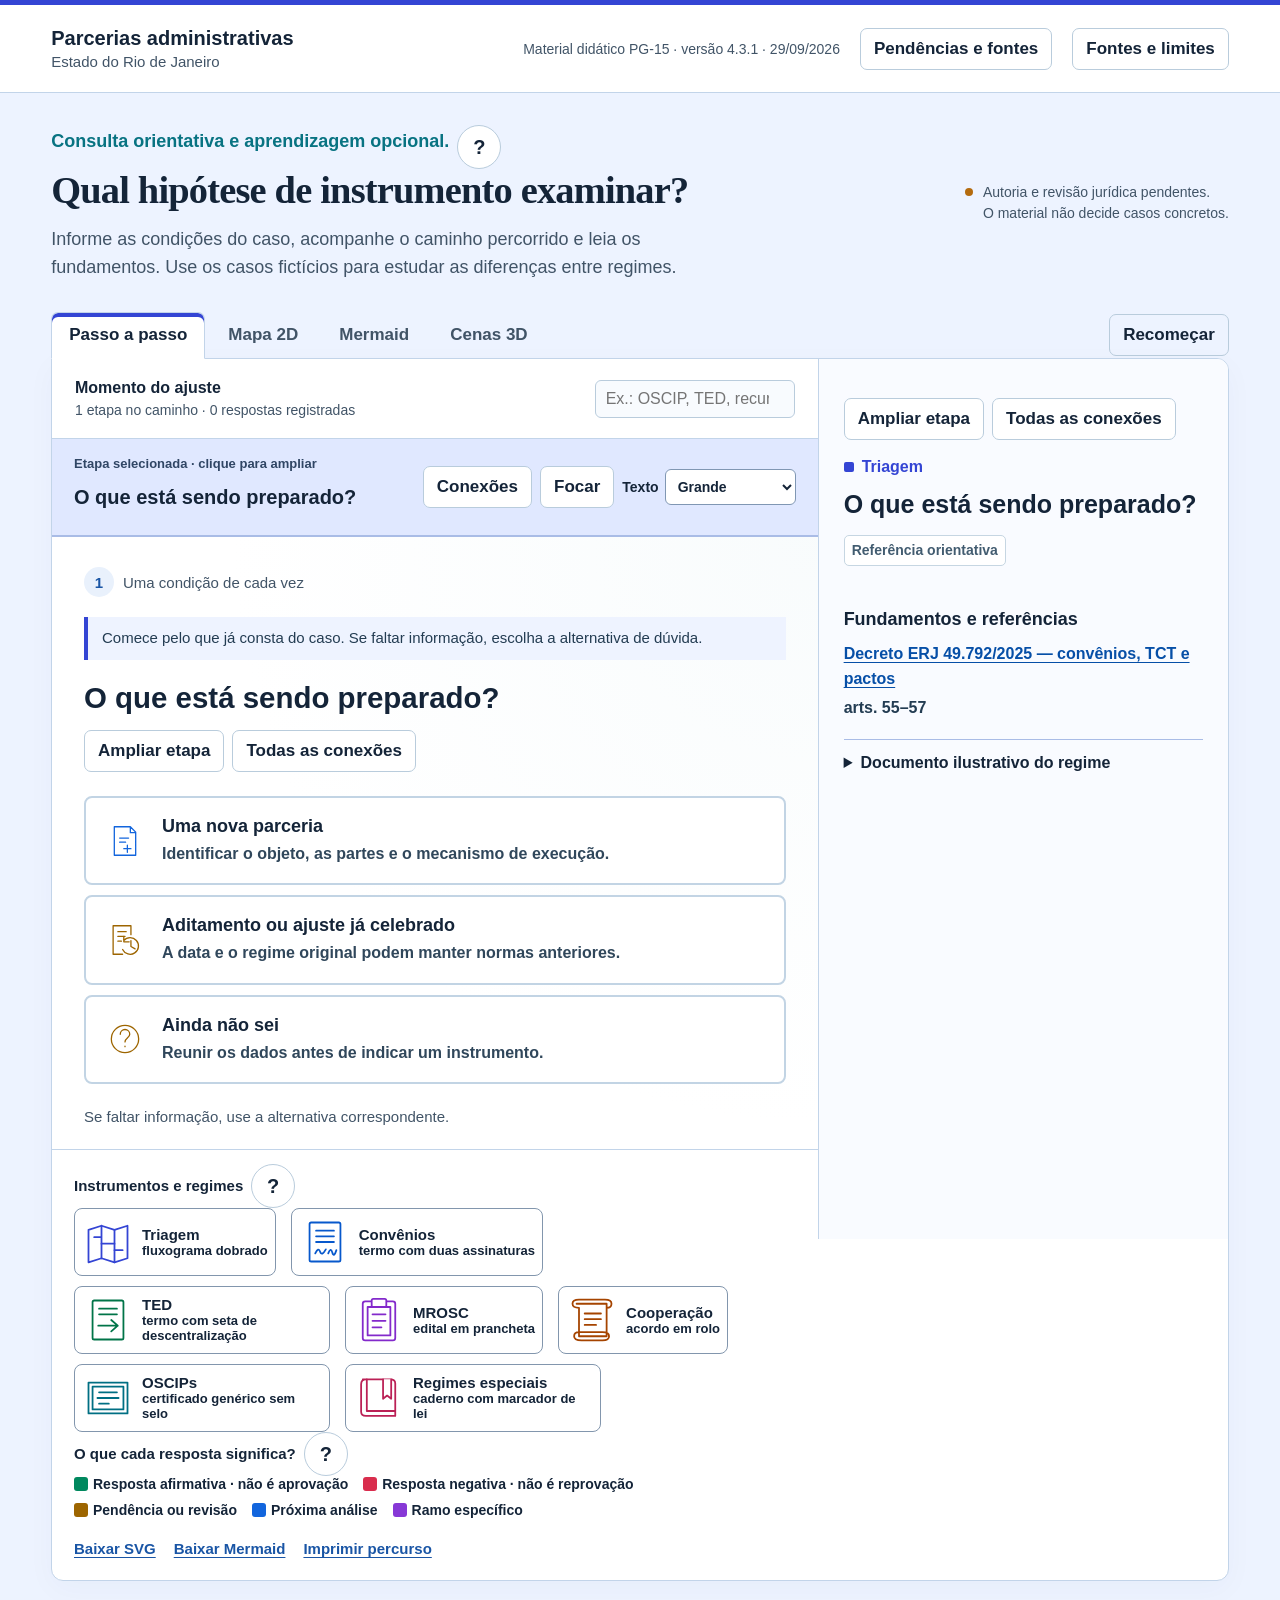
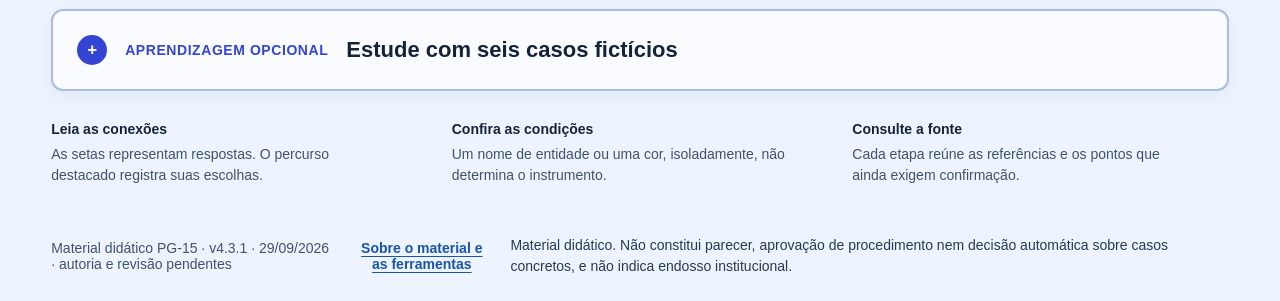
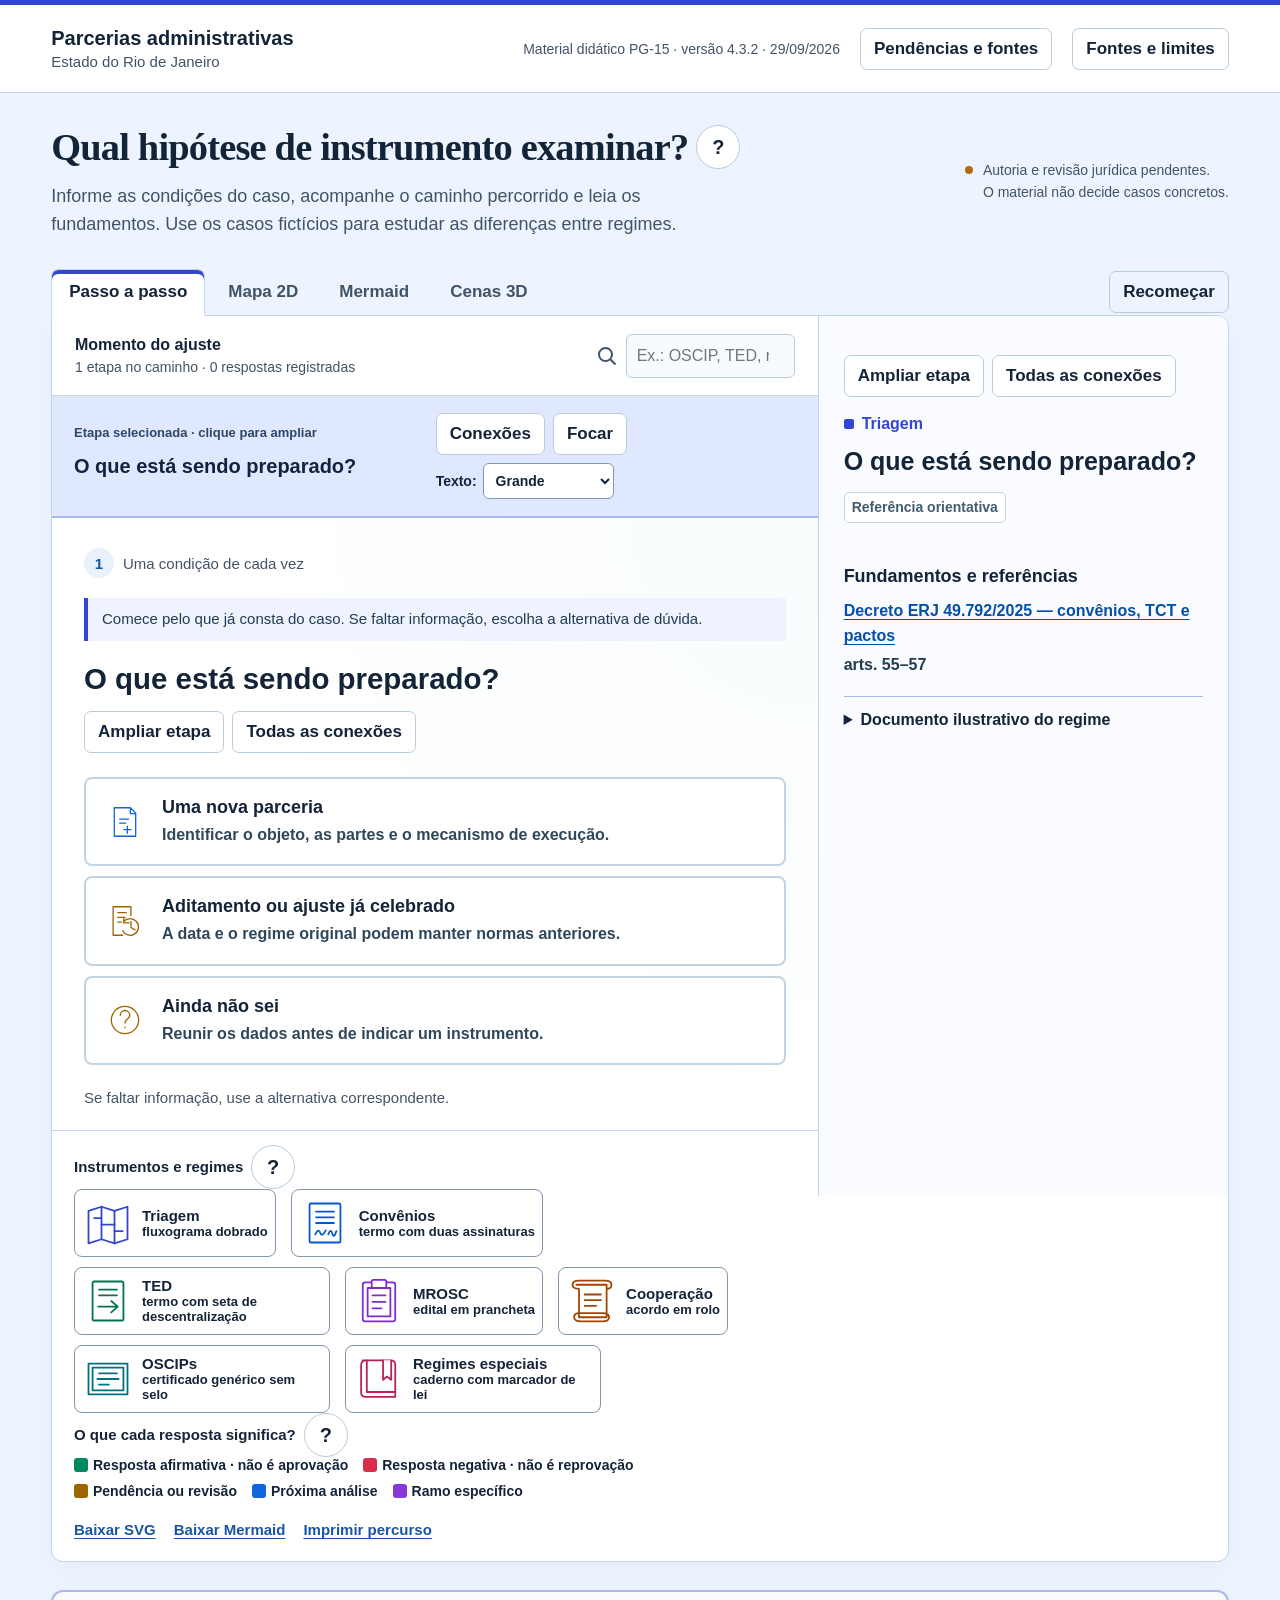
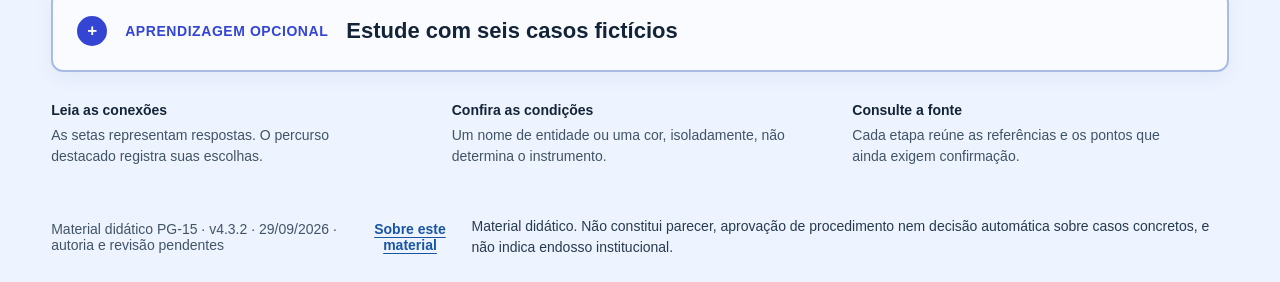
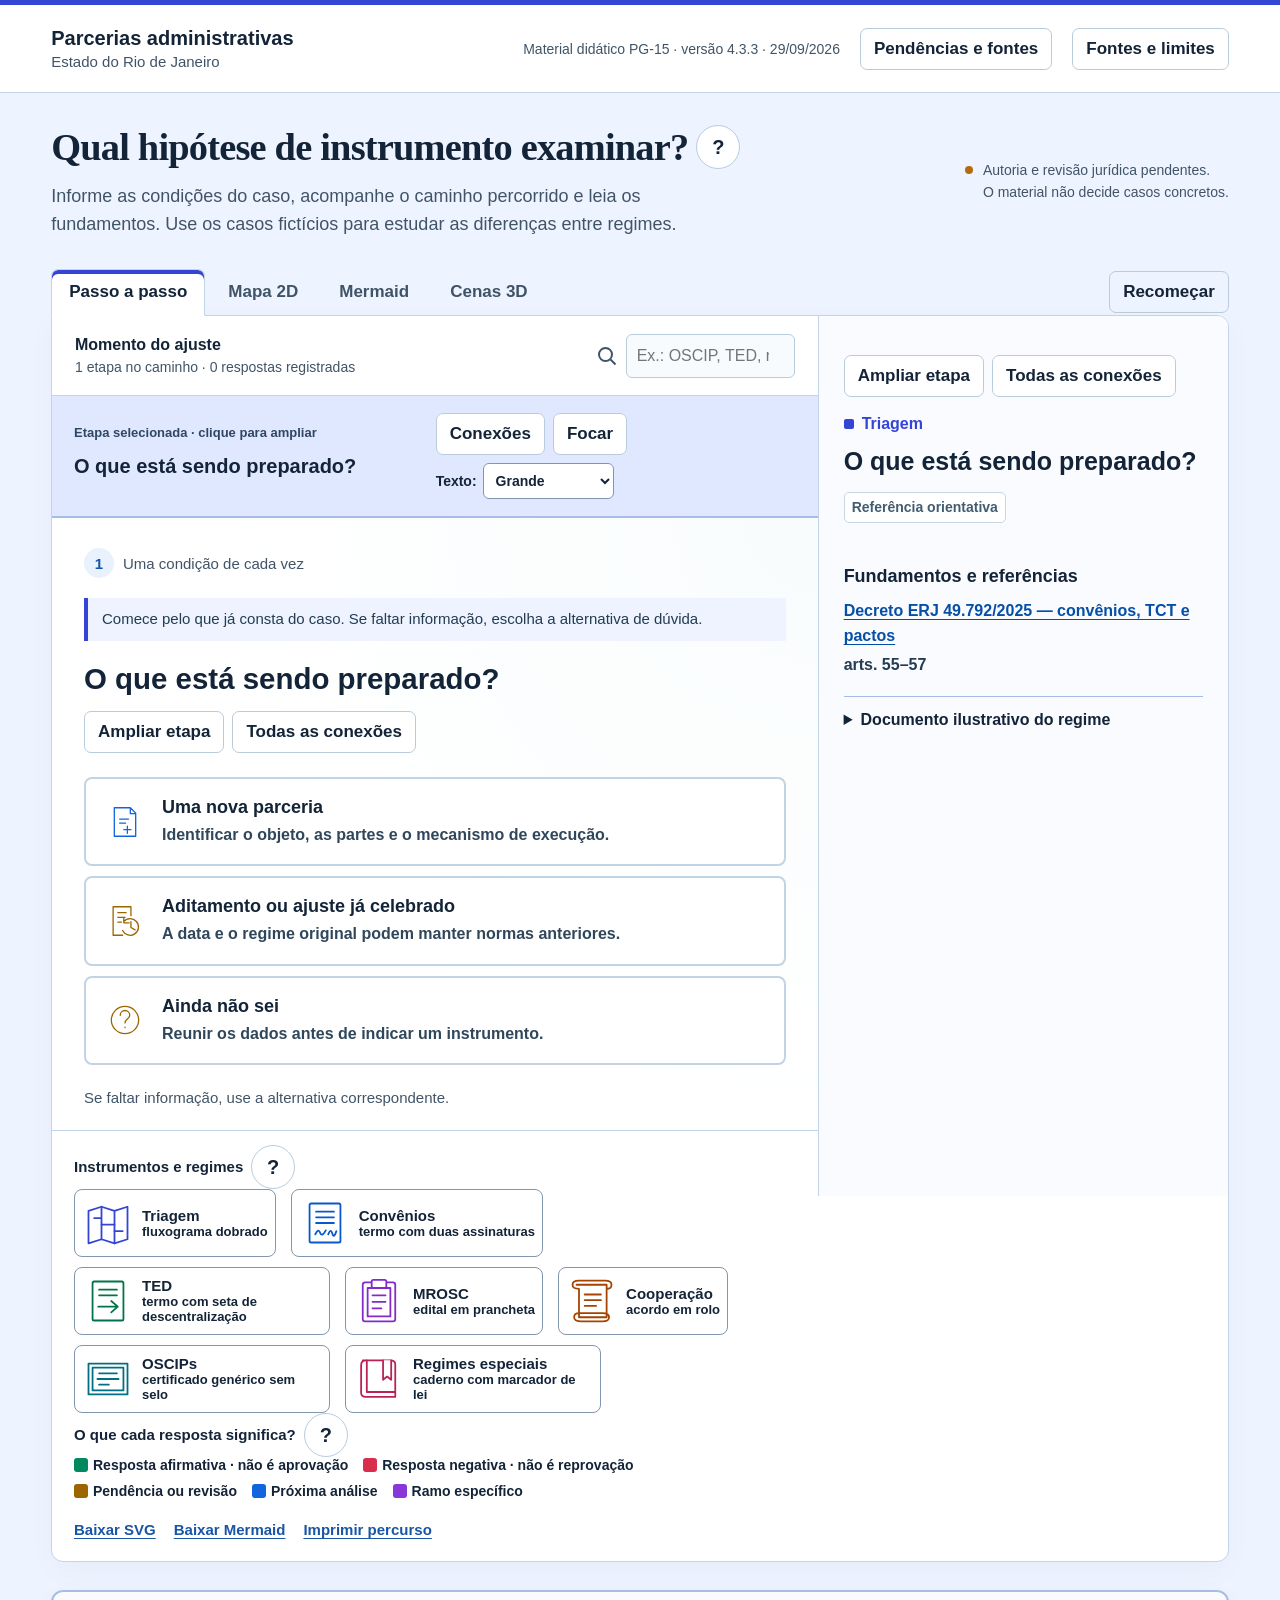
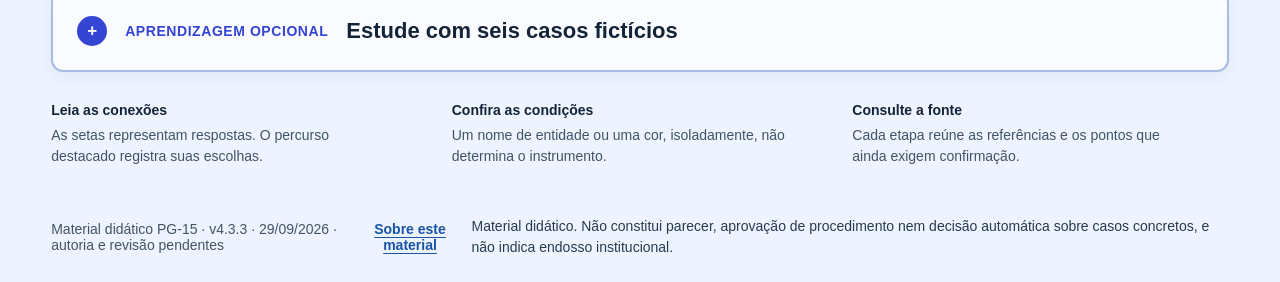
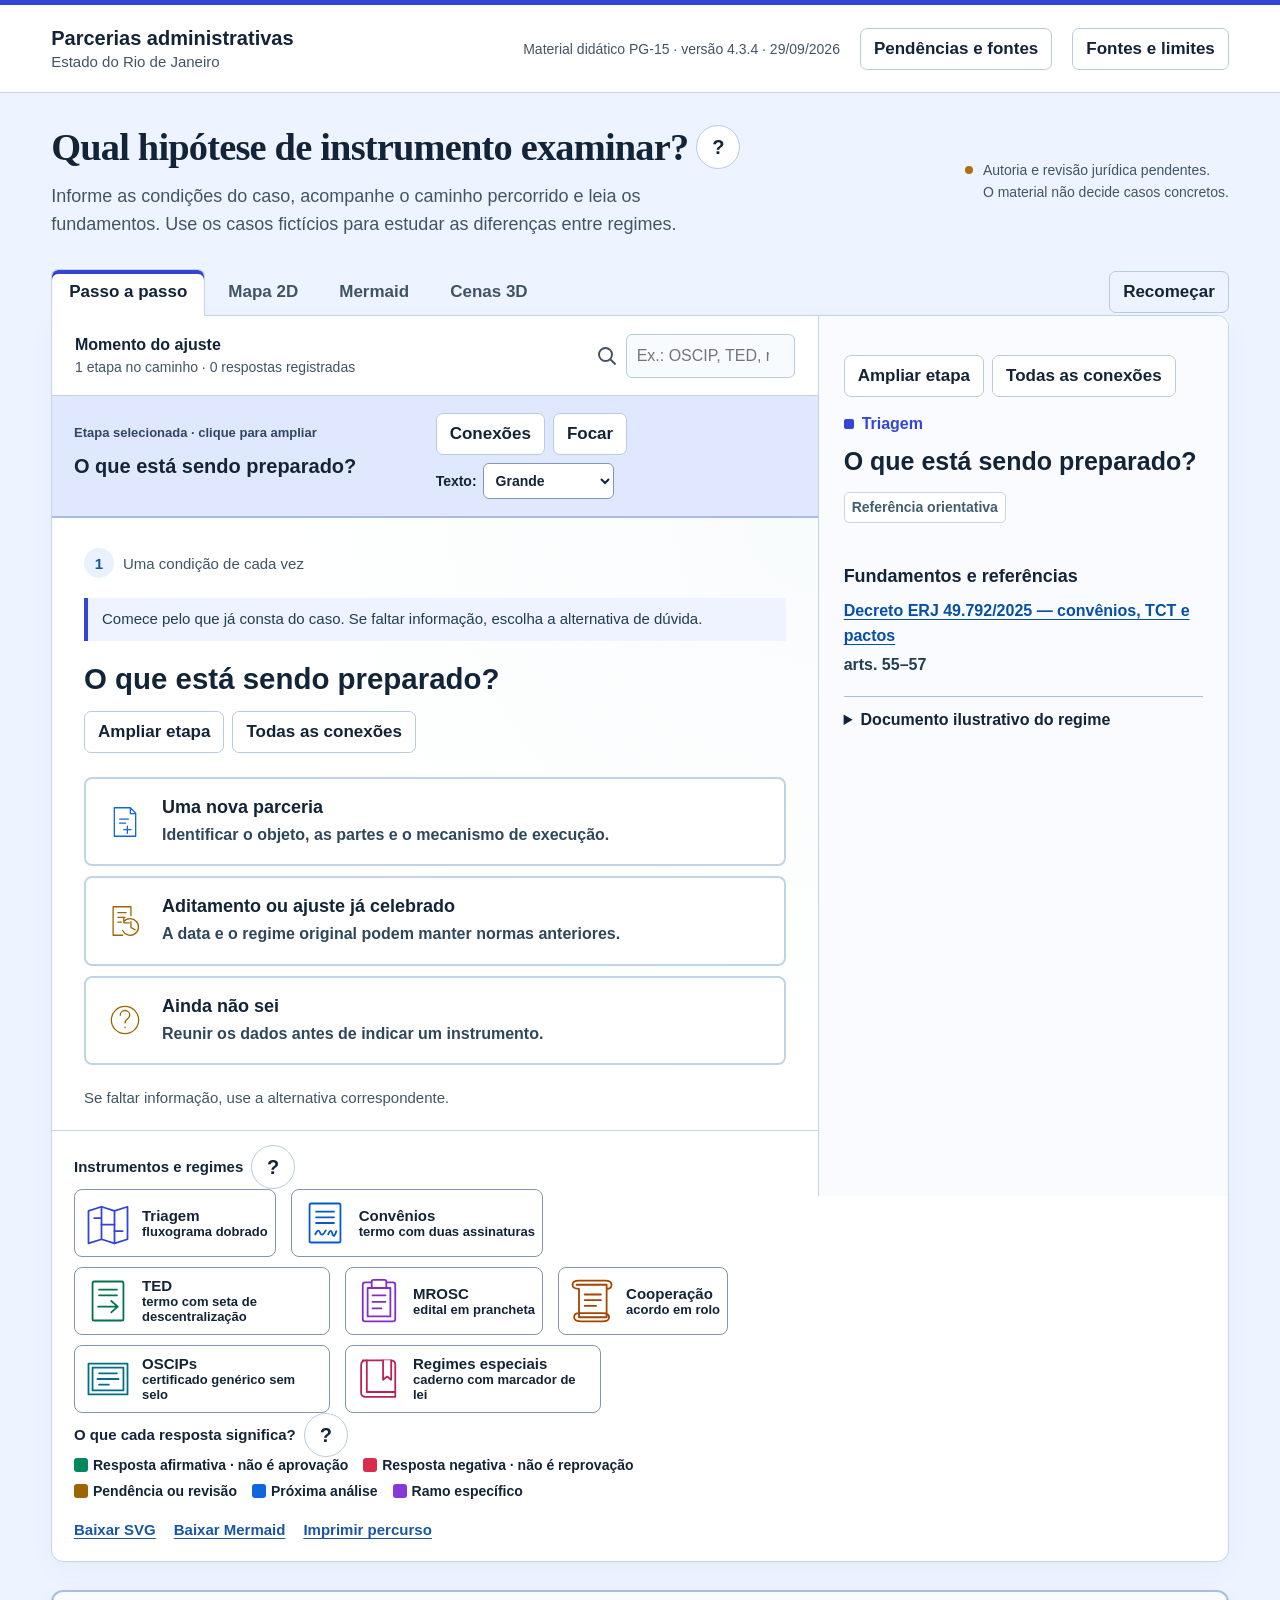
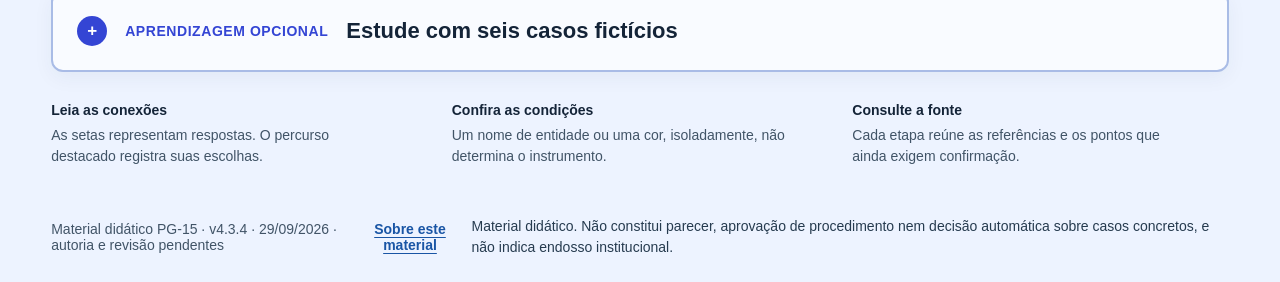
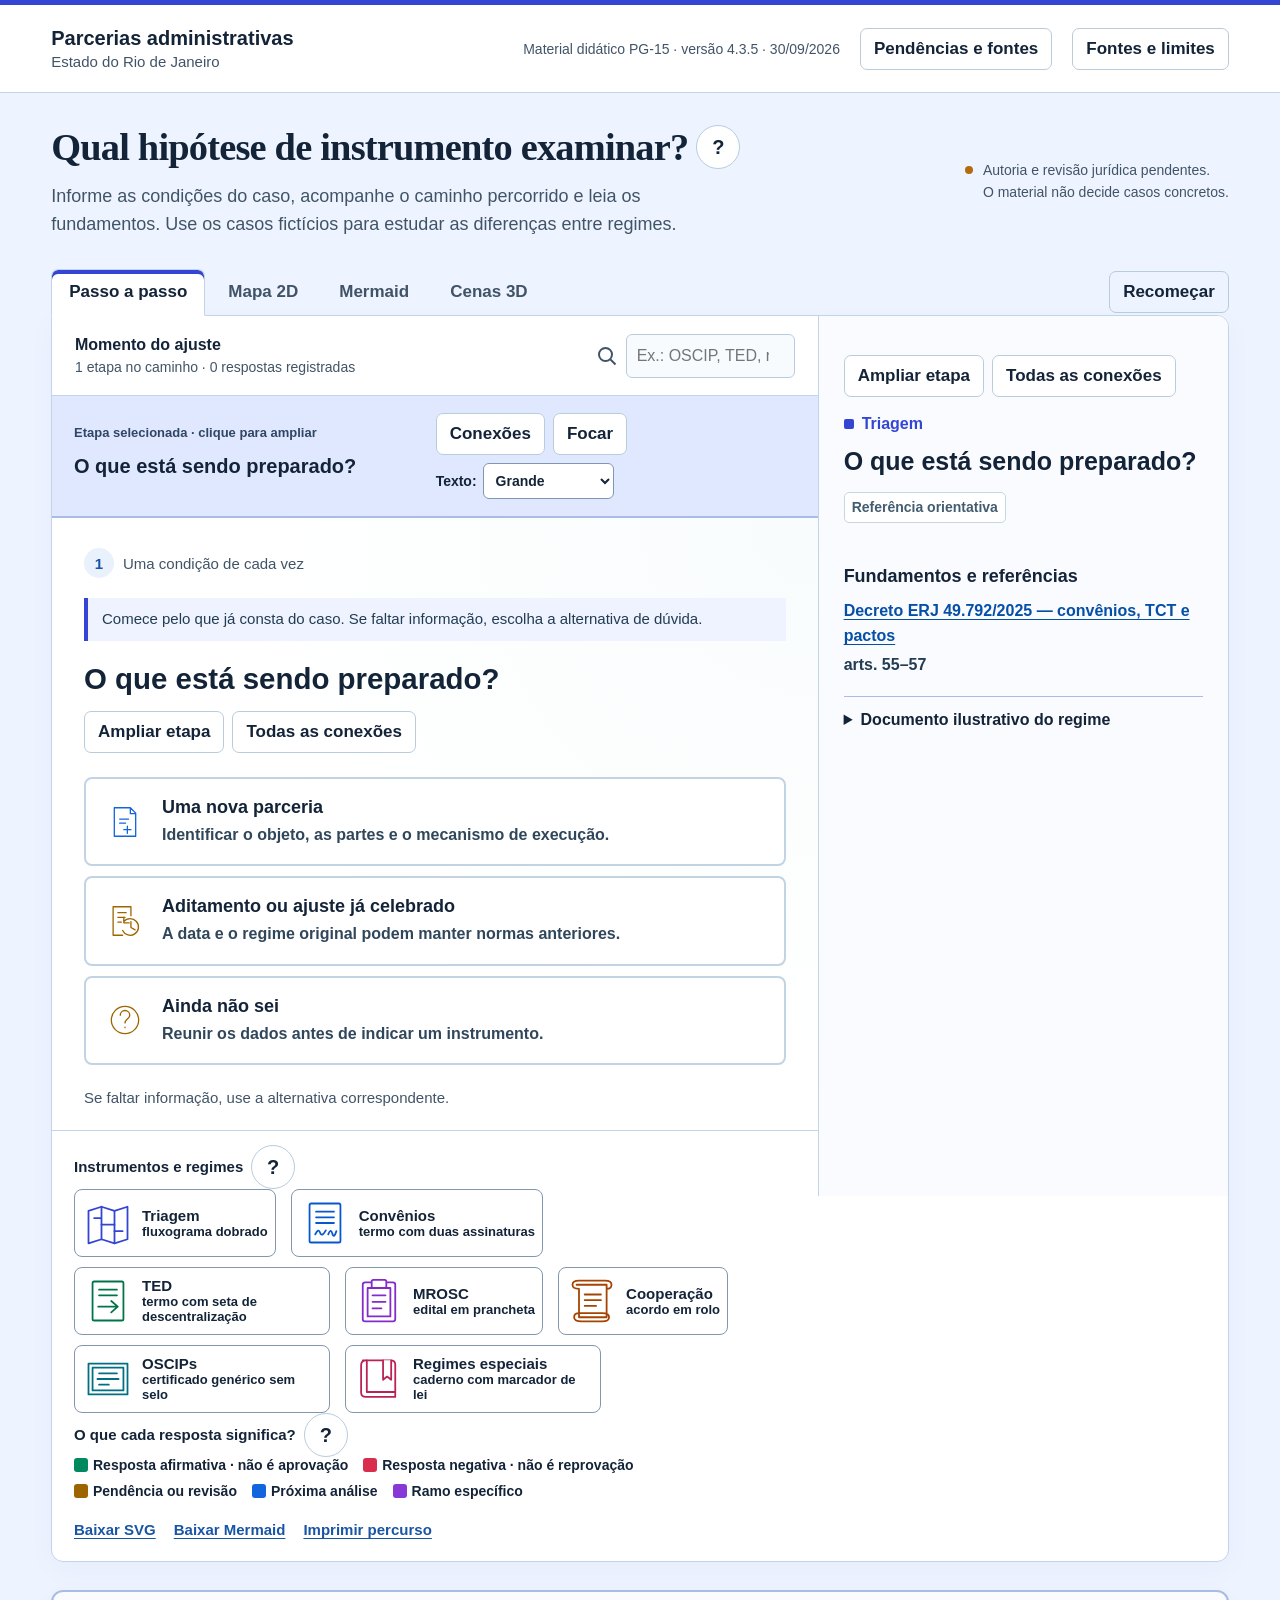
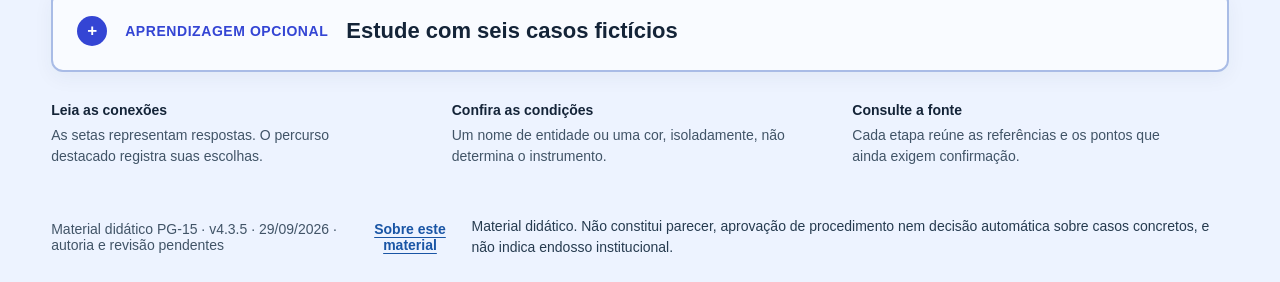
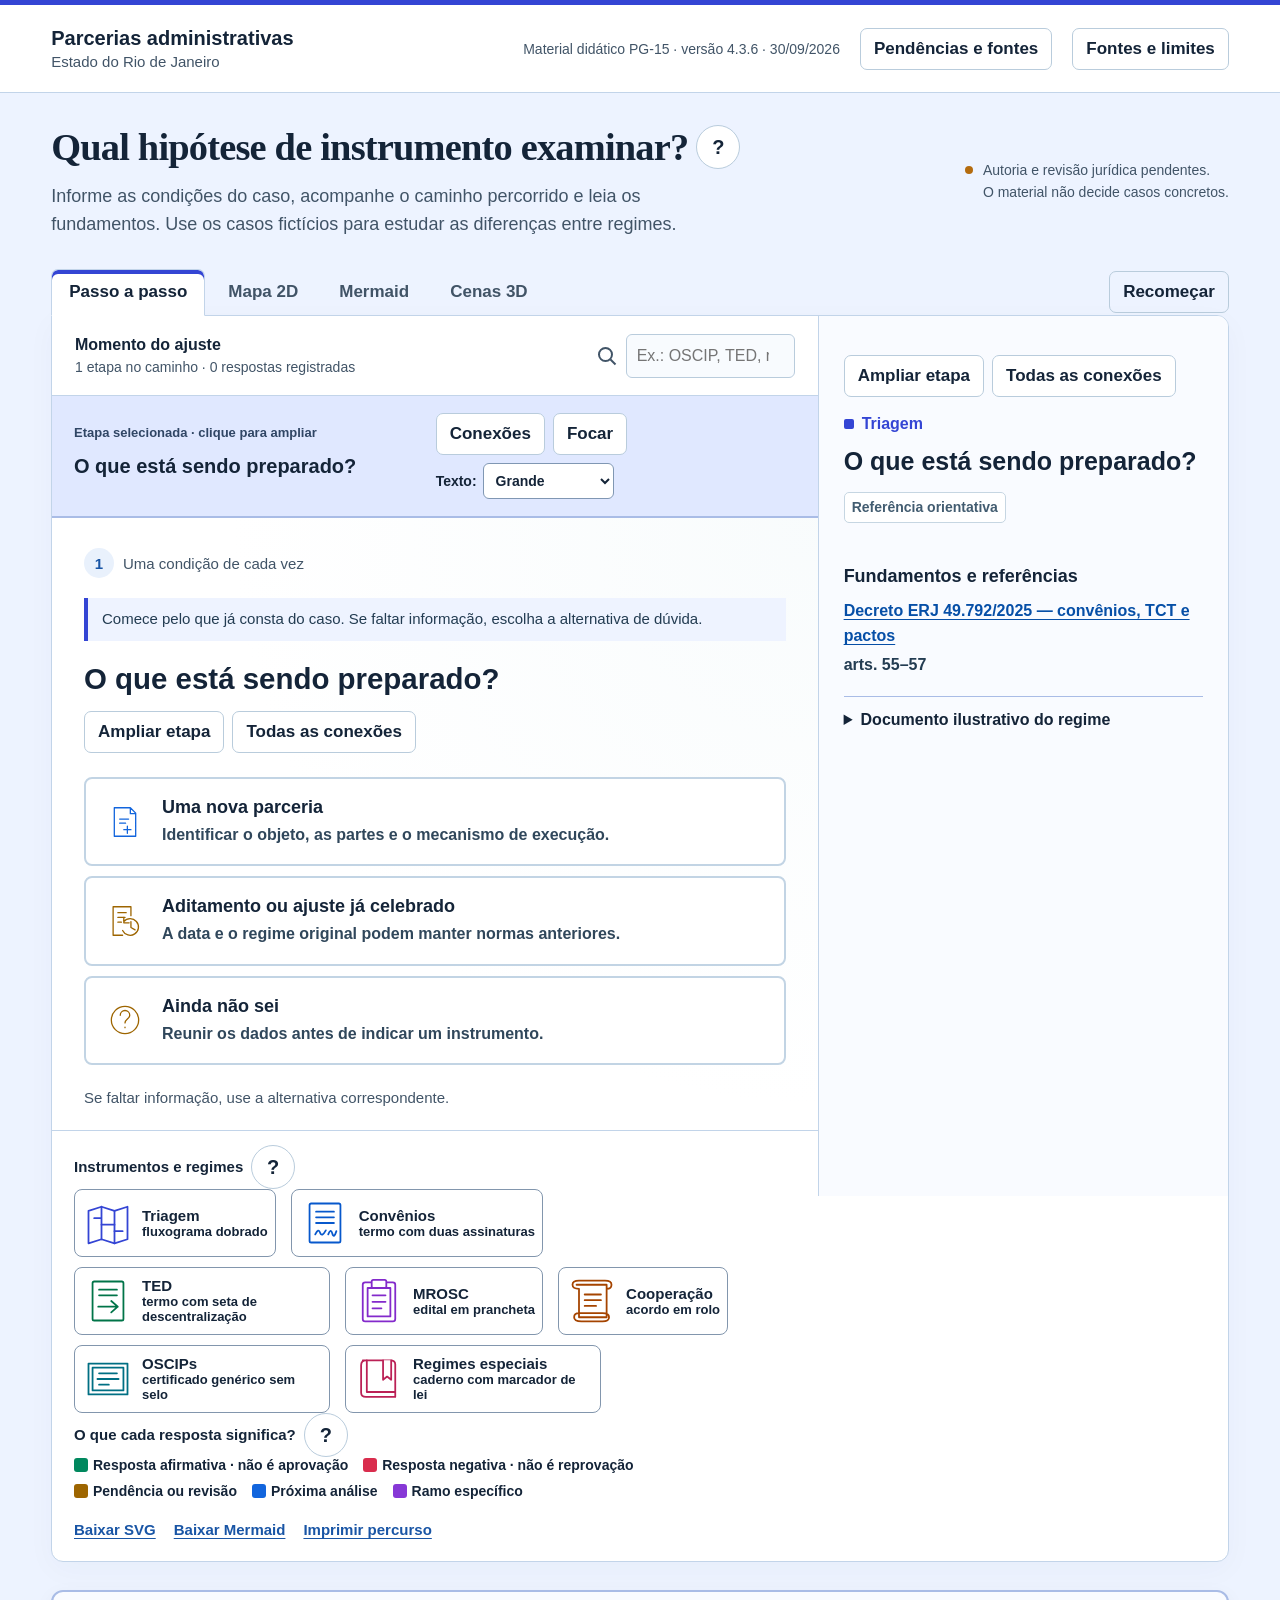
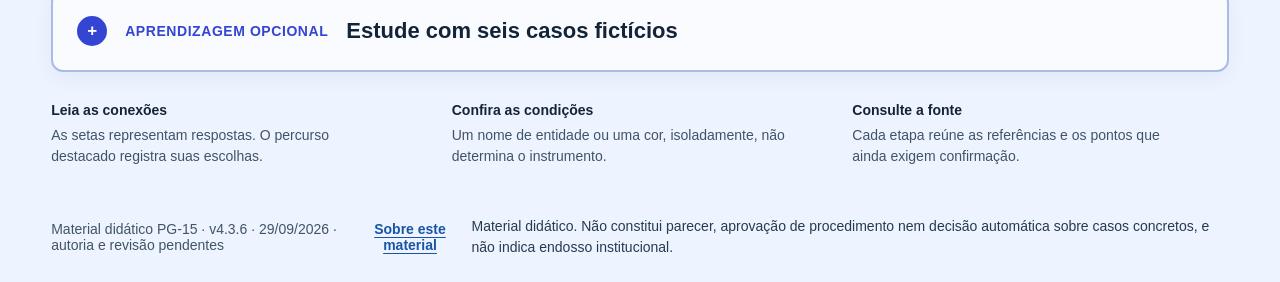
